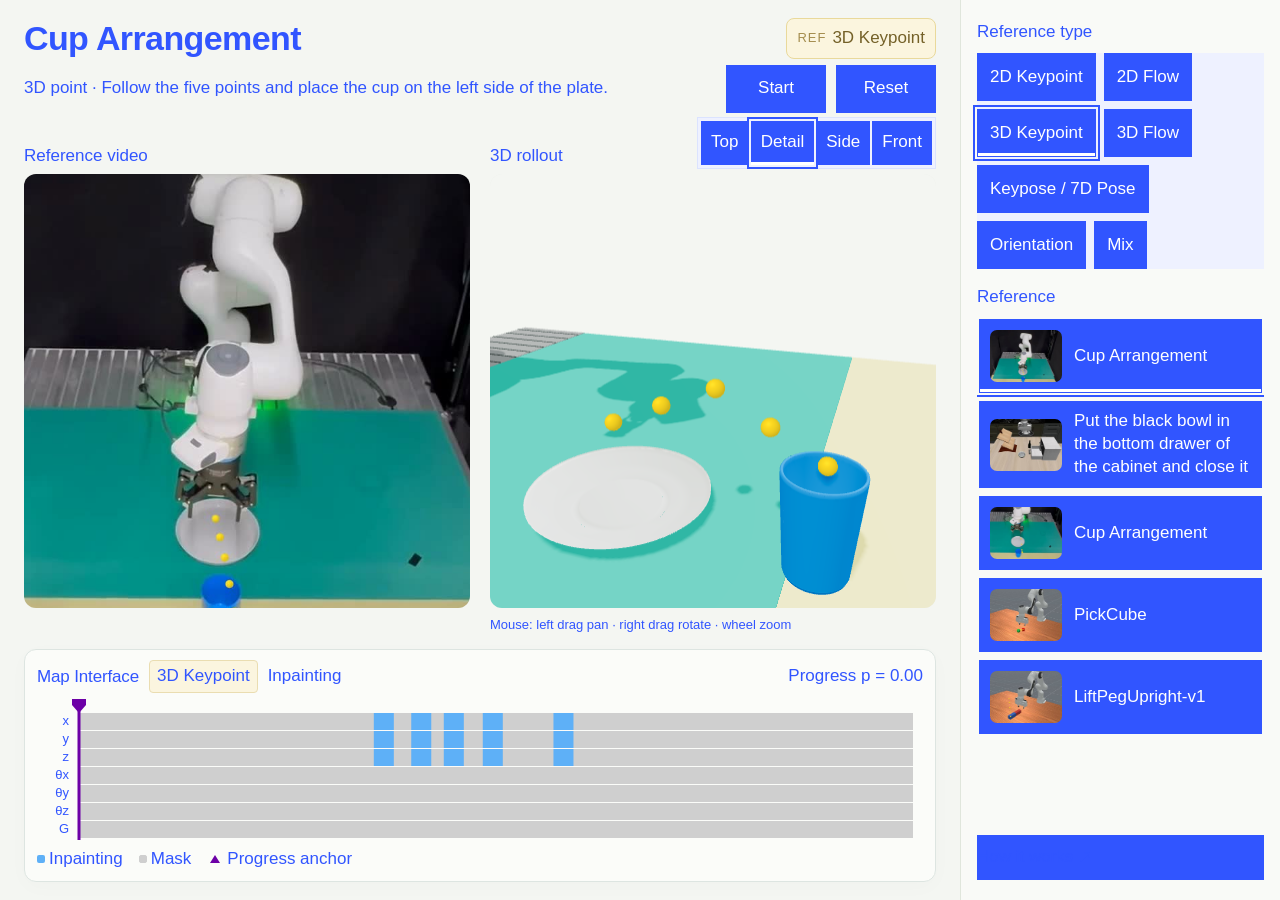
==== mam-demo.html @ d6229e16 "Update RoSE website" ====
<!doctype html>
<html lang="en"><head><meta charset="utf-8"><meta name="viewport" content="width=device-width,initial-scale=1"><meta name="description" content="Choose a fixed reference from a real robot or simulation, watch its demonstration, and follow the matching 3D rollout."><title>MAM Demo</title><style>:root{font-family:Inter,-apple-system,BlinkMacSystemFont,"Segoe UI",sans-serif;color:#263e36;background:#f4f6f2;font-synthesis:none;--rail:256px;--yellow:#f6d025;--video-ratio:1.777778}*{box-sizing:border-box}body{margin:0}button,input,a{font:inherit}button{cursor:pointer;border:1px solid #dce5dc;border-radius:8px;background:#fafcf8;color:#3c5b4d;padding:9px 13px}button:hover{background:#e9f0e7}button:focus-visible,a:focus-visible,input:focus-visible{outline:3px solid #82b5a2;outline-offset:3px}button:disabled{opacity:.4;cursor:default}button[hidden],[hidden]{display:none!important}.workspace{width:calc(100% - var(--rail));height:100dvh;min-height:480px;position:relative;overflow:hidden}.main-heading{position:absolute;z-index:6;inset:27px 30px auto;display:flex;justify-content:space-between;gap:15px;pointer-events:none}.main-heading button{pointer-events:auto}.eyebrow{display:flex;align-items:center;gap:9px;font-size:9px;letter-spacing:2px;color:#849287;font-weight:600}.brandmark{height:11px;width:11px;border:3px solid #537868;transform:rotate(-12deg);border-radius:2px}h1{font-size:31px;font-weight:550;letter-spacing:-1px;margin:17px 0 8px}.main-heading p{font-size:10px;color:#8b998e;margin:0}.main-heading p span{margin:0 8px}.header-tools{display:flex;align-items:flex-start;gap:12px;padding-top:5px}.mode-tag{font-size:9px;color:#8a998d;padding:5px 8px;background:#e8eee7;border-radius:5px;white-space:nowrap}#watch-video{font-size:10px;padding:5px 8px;border:0;background:none;color:#74907e}.scene{position:absolute;inset:0 0 75px;opacity:0;pointer-events:none;transition:opacity .45s}.scene.visible{opacity:1;pointer-events:auto}#viewport{position:absolute;inset:145px 0 24px;overflow:hidden}#viewport canvas{display:block;width:100%;height:100%;touch-action:none}#annotations{position:absolute;inset:0;width:100%;height:100%;pointer-events:none;overflow:visible}.annotation-number{font:600 13px Inter,-apple-system,sans-serif;fill:#6d5c0a;paint-order:stroke;stroke:#fff6c8;stroke-width:.4px;text-anchor:middle;dominant-baseline:central}.annotation-line{fill:none;stroke:#f6d025;stroke-width:2;stroke-dasharray:6 5;stroke-linecap:round;filter:drop-shadow(0 1px 1px #6e70454d)}.annotation-angle{fill:#e1b812;font-size:19px;font-weight:550;paint-order:stroke;stroke:#f4f6f2;stroke-width:3px}.scene-top{position:absolute;z-index:3;top:149px;left:30px;right:25px;display:flex;justify-content:space-between;align-items:flex-start;pointer-events:none}.ref-badge{display:flex;gap:9px;align-items:center;background:#f8faf5dc;padding:8px 10px;border:1px solid #e3e9df;border-radius:9px}.ref-badge>span{display:grid;place-items:center;width:27px;height:27px;border-radius:50%;background:#f9d431;color:#746017;font-size:12px;font-weight:650}.ref-badge small{display:block;font-size:7px;letter-spacing:1.3px;color:#8e9d8a;margin-bottom:4px}.ref-badge strong{font-size:10px;font-weight:550}.view-switch{display:flex;background:#fafbf8;border:1px solid #dce5dc;border-radius:9px;padding:3px;pointer-events:auto}.view-switch button{border:0;background:none;padding:6px 8px;font-size:10px}.view-switch button[aria-pressed=true]{background:#e5ede3;border-radius:5px}.scene-bottom{position:absolute;bottom:0;left:30px;right:30px;display:flex;justify-content:space-between;gap:15px;align-items:center;font-size:10px;color:#7c927f}#phase{font-weight:500}.view-help{font-size:8px;color:#a1ad9c}.diagram-title{font-size:9px;font-weight:550;color:#5d7b68}.diagram-caption{font-size:8px;line-height:1.5;color:#879b86}#ref-diagram{position:absolute;left:28px;bottom:42px;width:170px;padding:13px 12px 10px;border:1px solid #e0e7da;border-radius:12px;background:#fbfcf7ed;pointer-events:none}#diagram{width:100%;display:block;margin:2px 0}.diagram-line{stroke:#ecc820;stroke-width:2.5;stroke-dasharray:5 4;fill:none}.diagram-number{font-size:18px;font-weight:650;fill:#786309;text-anchor:middle;dominant-baseline:central}.diagram-muted{opacity:.37}#intro{position:absolute;z-index:7;inset:137px 28px 38px;display:flex;flex-direction:column;justify-content:center;gap:18px;transition:opacity .6s}#intro.leaving{opacity:0;pointer-events:none}.video-heading{display:flex;justify-content:space-between;align-items:center;gap:12px}.video-heading>div>span{font-size:8px;letter-spacing:1.6px;color:#92a28d}.video-heading h2{font-size:19px;font-weight:500;letter-spacing:-.3px;margin:7px 0 0}.video-heading button{font-size:10px;white-space:nowrap}.video-frame{position:relative;align-self:center;flex:none;width:min(100%,calc((100dvh - 300px)*var(--video-ratio,1.777778)));aspect-ratio:var(--video-ratio,1.777778);background:#e8ede6;border-radius:9px;overflow:hidden}.video-frame video{width:100%;height:100%;display:block;object-fit:contain}#play-video{position:absolute;left:50%;top:50%;transform:translate(-50%,-50%);display:flex;gap:10px;align-items:center;color:#fff;background:#365e50ef;border:1px solid #ffffff3b;box-shadow:0 5px 20px #142e2940;font-size:12px;padding:14px 20px;white-space:nowrap}.video-footer{display:flex;align-items:center;justify-content:space-between;gap:15px;font-size:8px;color:#8b9d87}.video-footer strong{font-weight:500}.video-footer i{font-style:normal;padding:0 9px}#video-note{text-align:right;max-width:42%;line-height:1.5}#playback{position:absolute;bottom:19px;left:30px;right:30px;display:flex;align-items:center;gap:10px}#playback button{font-size:12px;padding:6px 10px}#playback span{font-size:9px;color:#8fa08b;white-space:nowrap}#playback input{flex:1;min-width:10px;accent-color:#719a7c;height:3px}.end-label{margin-left:5px}#pose-dissolve{position:absolute;inset:0;width:100%;height:100%;z-index:2;pointer-events:none;transition:opacity .55s}.transitioning .scene-top,.transitioning .scene-bottom,.transitioning #ref-diagram,.transitioning #annotations,.transitioning #playback{visibility:hidden}.library{overflow-anchor:none;position:fixed;inset:0 0 0 auto;width:var(--rail);height:100dvh;padding:29px 20px 20px;background:#f9faf7;border-left:1px solid #e0e6dc;display:flex;flex-direction:column;gap:25px;overflow:auto}.library header h2{font-size:17px;font-weight:550;letter-spacing:-.4px;margin:13px 0 6px}.library header p{font-size:9px;color:#a2ad9d;margin:0}.library h3{font-size:10px;color:#8a9d84;margin:0 0 10px;font-weight:500}.task-switch{display:flex;gap:4px;background:#edf2e9;padding:4px;border-radius:9px}.task-switch button{font-size:10px;padding:10px 9px;flex:1;border:0;background:none;color:#809478;white-space:nowrap}.task-switch button[aria-pressed=true]{background:#fff;box-shadow:0 1px 5px #718b651a;color:#355a40}.section-label{display:flex;align-items:baseline;justify-content:space-between}.section-label>span{font-size:8px;color:#a3afa0}#reference-list{display:flex;flex-direction:column;gap:7px}.reference-card{display:flex;align-items:center;gap:10px;padding:9px 8px;width:100%;text-align:left;border-color:transparent;background:none;position:relative;min-height:65px}.reference-card[aria-pressed=true]{border-color:#ccdcbc;background:#fff;box-shadow:0 2px 7px #687d5810}.reference-card:hover{background:#eef3e8}.reference-card img{width:71px;height:47px;object-fit:cover;border-radius:5px;background:#dce9e0}.card-copy{display:flex;flex-direction:column;gap:6px;min-width:0}.card-copy strong{font-size:11px;font-weight:550;color:#4a6546}.card-copy small{font-size:8px;color:#96a38c;line-height:1.4}.card-number{position:absolute;left:3px;top:3px;border:2px solid #f9faf7;display:grid;place-items:center;width:20px;height:20px;border-radius:50%;background:#f6d22e;color:#806815;font-weight:650;font-size:9px}.reference-card[aria-pressed=false] .card-number{background:#eee9c9;color:#9a9161}.library-footer{margin-top:auto;display:flex;flex-direction:column;gap:10px;padding-top:15px;font-size:9px}.library-footer a{text-decoration:none;color:#809774}.library-footer a:hover{text-decoration:underline}.fixed-note{display:flex;align-items:center;gap:6px;color:#a0ad97;font-size:8px;line-height:1.5}.fixed-note>span{width:5px;height:5px;border-radius:50%;background:#e5c742;flex:none}#loading{position:absolute;inset:0;z-index:20;display:grid;place-items:center;color:#819377;background:#f4f6f2;font-size:12px}.sr-only{position:absolute;width:1px;height:1px;overflow:hidden;clip:rect(0,0,0,0)}
@media(max-width:1000px){:root{--rail:202px}.library{padding:25px 12px 18px;gap:22px}.library header h2{font-size:15px}.library header p{font-size:8px}.reference-card{gap:7px;padding:9px 6px}.reference-card img{width:60px;height:43px}.card-copy strong{font-size:10px}.card-copy small{font-size:7px}.task-switch button{font-size:9px;padding:9px 7px}.main-heading{inset:25px 22px auto}.scene-top{left:21px;right:17px}.view-switch button{font-size:9px;padding:6px}.ref-badge{gap:7px;padding:6px 8px}.ref-badge strong{font-size:9px}.ref-badge small{font-size:6px}#intro{left:21px;right:21px}.video-heading h2{font-size:17px}#ref-diagram{width:135px;left:18px;padding:10px;bottom:38px}.diagram-caption{font-size:7px}.diagram-title{font-size:8px}.scene-bottom{left:23px;right:23px}.view-help{font-size:7px}#playback{left:23px;right:23px}.header-tools{flex-direction:column;align-items:flex-end;gap:5px}.video-footer{font-size:7px}.video-footer i{padding:0 5px}}
@media(max-width:650px){:root{--rail:150px}.library{padding:21px 8px;gap:19px}.library .eyebrow{font-size:7px;letter-spacing:1.5px}.library header h2{font-size:13px}.library header p{font-size:7px;line-height:1.5}.task-switch{flex-direction:column;padding:3px}.reference-card{gap:6px;padding:8px 5px;min-height:61px}.reference-card img{width:46px;height:38px}.card-copy strong{font-size:9px}.card-copy small{font-size:6px}.card-number{width:17px;height:17px;font-size:8px}.main-heading{left:16px;right:16px}.main-heading .eyebrow{font-size:7px;letter-spacing:1px}h1{font-size:27px}.main-heading p{font-size:8px}.mode-tag{font-size:7px}#watch-video{font-size:8px}.scene-top{left:13px;right:10px;top:146px;flex-wrap:wrap;gap:8px}.ref-badge{padding:5px}.view-switch{margin-left:auto}.view-switch button{font-size:8px;padding:5px}#intro{left:14px;right:14px}.video-heading h2{font-size:15px}.video-heading button{font-size:8px;padding:8px}.video-heading>div>span{font-size:7px}#play-video{font-size:10px;padding:12px 15px}.video-footer{font-size:6px}#video-note{display:none}#ref-diagram{width:110px;left:13px;padding:8px}.diagram-title{font-size:7px}.diagram-caption{font-size:6px}.view-help{display:none}.scene-bottom{left:16px}#playback{left:15px;right:15px;gap:7px}.end-label{display:none}.library-footer{font-size:8px}.fixed-note{font-size:7px}.library h3{font-size:9px}.section-label>span{font-size:7px}}
@media(prefers-reduced-motion:reduce){*{transition:none!important}}

.environment-switch{display:flex;gap:4px;background:#edf2e9;padding:4px;border-radius:9px}.environment-switch button{flex:1;min-width:0;font-size:10px;padding:9px 6px;border:0;background:none;color:#809478;white-space:nowrap}.environment-switch button[aria-pressed=true]{background:#fff;box-shadow:0 1px 5px #718b651a;color:#355a40}.flow-marker{fill:#f6d025;stroke:#a18113;stroke-width:1.4;filter:drop-shadow(0 1px 2px #536b3a66)}.flow-number{font:600 10px Inter,-apple-system,sans-serif;fill:#70580d;text-anchor:middle;dominant-baseline:central;pointer-events:none}.flow-marker.consumed,.flow-number.consumed{opacity:0}
@media(max-width:1000px){.environment-switch button{font-size:9px;padding:9px 5px}}
@media(max-width:650px){.environment-switch{gap:2px;padding:3px}.environment-switch button{font-size:8px;padding:8px 3px}}

.flow-number{font-size:10px;font-weight:650;fill:#756011;paint-order:stroke;stroke:#fff8d7;stroke-width:3px;stroke-linejoin:round}

.presentation-switch{display:flex;gap:4px;background:#e9eee8;padding:4px;border-radius:9px}.presentation-switch button{flex:1;font-size:10px;padding:8px 5px;border:0;background:none}.presentation-switch button[aria-pressed=true]{background:#fff;box-shadow:0 1px 5px #426b4915;color:#315d48}.method-link{border:0;background:none;padding:8px 0 0;color:#718975;font-size:9px}.library{gap:19px}.library .presentation-section h3{margin-bottom:7px}.transitioning #algorithm-panel{visibility:hidden}
#method-dialog{max-width:580px;width:calc(100vw - 40px);max-height:calc(100dvh - 40px);overflow:auto;border:1px solid #dbe3d8;border-radius:18px;padding:24px 28px;color:#314939;background:#fafcf8;box-shadow:0 20px 90px #17352d33}#method-dialog::backdrop{background:#17352d66;backdrop-filter:blur(4px)}.method-heading{display:flex;justify-content:space-between;align-items:center}.method-heading button{font-size:18px;border:0;padding:3px 9px}#method-title{font-size:25px;font-weight:550;letter-spacing:-.6px;margin:16px 0 24px}.method-steps{padding-left:22px}.method-steps li{padding-left:9px;margin-bottom:20px;color:#667d65;font-size:13px}.method-steps strong{font-size:14px;color:#34553f;font-weight:550}.method-steps p{line-height:1.65;margin:6px 0}.method-types{display:flex;gap:12px;padding:15px 0;border-block:1px solid #e2e8dc;font-size:12px;justify-content:space-between;color:#74866b}.method-types b{display:block;margin-bottom:6px;font-size:10px;color:#3c634a;font-weight:550}.method-caveat{font-size:11px;line-height:1.7;color:#768371;margin-top:20px}.method-source{font-size:10px;line-height:1.65;color:#8c9985}.method-source a{color:#547b62}.method-source em{font-style:normal}@media(max-width:650px){.library{gap:15px}.presentation-switch button{font-size:8px}.method-link{font-size:8px}}

/* A consistent reference-type label links the task header to its action mask. */
.reference-type-badge{display:inline-flex;align-items:center;gap:6px;padding:5px 9px;border:1px solid #e9d99b;background:#fbf5de;color:#746128;border-radius:6px;letter-spacing:0;white-space:nowrap}.reference-type-badge small{font-size:7px;letter-spacing:1px;color:#a58e4f}.reference-type-badge strong{font-size:13px;font-weight:650}.main-heading>div:first-child{min-width:0}.main-heading .eyebrow{flex-wrap:wrap;row-gap:6px;font-size:8px;letter-spacing:1.6px}.main-heading h1{font-size:28px;line-height:1.15;margin:12px 0 0;text-shadow:0 1px 4px #f4f6f2,0 0 14px #f4f6f2}.task-switch{flex-direction:column;gap:3px}.task-switch button{text-align:left;white-space:normal;line-height:1.35;padding:9px 10px}.reference-instruction{font-size:10px;line-height:1.6;color:#627b68;margin:0 0 12px;padding:0 0 12px;border-bottom:1px solid #e0e7dc}.algorithm-heading-copy{display:flex;align-items:center;gap:9px;min-width:0}.algorithm-ref-type{font-size:9px;font-weight:600;color:#8e742c;background:#fbf5df;border:1px solid #eaddb1;border-radius:4px;padding:3px 7px;white-space:nowrap}.algorithm-heading h2{margin-bottom:0}
@media(max-width:700px){.reference-type-badge{padding:4px 6px}.reference-type-badge strong{font-size:10px}.reference-type-badge small{font-size:6px}.main-heading h1{font-size:24px}.reference-instruction{font-size:9px}.algorithm-heading-copy{gap:5px}.algorithm-ref-type{font-size:8px;padding:2px 5px}}

:root{--algorithm-height:245px;--algorithm-blue:#589dcc;--algorithm-purple:#9c69bd}
body.algorithm-visible .scene{bottom:calc(75px + var(--algorithm-height))}
body.algorithm-visible #viewport{top:126px;bottom:22px}
body.algorithm-visible .scene-top{top:126px}
body.algorithm-visible #ref-diagram{display:none}
body.algorithm-visible .scene-bottom{font-size:9px}
body.algorithm-visible .view-help{font-size:7px}
.transitioning #algorithm-panel{visibility:hidden}
.algorithm-panel{position:absolute;z-index:5;left:22px;right:22px;bottom:66px;height:var(--algorithm-height);padding:12px 14px 10px;border:1px solid #dde5e1;border-radius:13px;background:#fbfcf9;box-shadow:0 5px 21px #314b3c05;display:flex;flex-direction:column;gap:7px;color:#405349}
.algorithm-heading{display:flex;align-items:flex-start;justify-content:space-between;gap:10px;flex:none;min-height:29px}
.algorithm-heading-copy{min-width:0}
.algorithm-heading h2{font-size:12px;font-weight:600;letter-spacing:-.15px;line-height:1.3;margin:0 0 3px}
.algorithm-summary{font-size:8px;line-height:1.4;color:#7d8e80;margin:0;overflow:hidden;text-overflow:ellipsis;white-space:nowrap}
.algorithm-window-toggle{font-size:8px;color:#8d7a9c;display:flex;gap:4px;align-items:center;flex:none;padding-top:2px;white-space:nowrap;cursor:pointer}
.algorithm-window-toggle input{accent-color:var(--algorithm-purple);width:10px;height:10px;margin:0}
.algorithm-frames{display:grid;grid-template-columns:repeat(3,minmax(0,1fr));gap:7px;min-height:42px;flex:none}
.algorithm-frame{display:flex;align-items:center;gap:7px;min-width:0;text-align:left;padding:4px;border:1px solid #e2e9e3;border-radius:7px;background:#f5f8f2;height:42px;color:#607565}
.algorithm-frame:hover{background:#eef4eb;border-color:#c8d8c8}
.algorithm-frame.is-current{border-color:#c5afd4;background:#f4eef8}
.algorithm-frame:disabled{opacity:.7}
.algorithm-frame img{width:47px;height:32px;object-fit:cover;border-radius:4px;background:#e2e9df;flex:none}
.algorithm-frame>span{display:flex;min-width:0;flex-direction:column;gap:3px}
.algorithm-frame strong{font-size:8px;font-weight:550;line-height:1.2;white-space:nowrap;overflow:hidden;text-overflow:ellipsis}
.algorithm-frame small{font-size:7px;color:#8b998b;white-space:nowrap}
.algorithm-timeline{position:relative;flex:1;min-height:123px;max-height:142px;touch-action:none;cursor:crosshair;border-radius:4px;outline-offset:2px}
.algorithm-timeline:focus-within{outline:2px solid #bc9bd0}
.algorithm-timeline.is-disabled{cursor:default}
.algorithm-scrub-input{position:absolute;width:1px;height:1px;padding:0;margin:-1px;overflow:hidden;clip:rect(0,0,0,0);white-space:nowrap;clip-path:inset(50%);border:0}
.algorithm-plot{display:block;width:100%;height:100%;overflow:visible;user-select:none}
.algorithm-mask-row{fill:#e9edeb}
.algorithm-axis-label{font:500 10px Inter,-apple-system,sans-serif;fill:#829188}
.algorithm-axis-ticks{font:8px Inter,-apple-system,sans-serif;fill:#99a59a}
.algorithm-axis-ticks path{stroke:#c5d0c7;stroke-width:1}
.algorithm-local-window{fill:#ad82c8;opacity:.09;pointer-events:none}
.algorithm-anchor{cursor:pointer;outline:none}
.algorithm-timeline.is-disabled .algorithm-anchor{cursor:default}
.algorithm-anchor-hit{fill:transparent}
.algorithm-anchor-line{fill:none;stroke:#aa83c5;stroke-width:1;stroke-dasharray:2 3;opacity:.65;pointer-events:none}
.algorithm-anchor-dot{fill:#ad85c7;pointer-events:none}
.algorithm-anchor-label{fill:#9b77b4;font:600 7px Inter,-apple-system,sans-serif;pointer-events:none}
.algorithm-control-cell{fill:var(--algorithm-blue);stroke:#478ab8;stroke-width:.35}
.algorithm-anchor:hover .algorithm-control-cell,.algorithm-anchor:focus .algorithm-control-cell,.algorithm-anchor.is-current .algorithm-control-cell{fill:#448fbe;stroke:#276b98;stroke-width:1}
.algorithm-anchor:hover .algorithm-anchor-line,.algorithm-anchor:focus .algorithm-anchor-line,.algorithm-anchor.is-current .algorithm-anchor-line{stroke:#9561b8;opacity:1;stroke-dasharray:none}
.algorithm-anchor:focus .algorithm-anchor-dot{stroke:#70468e;stroke-width:2}
.algorithm-playhead{fill:#9863b9;stroke:#9863b9;stroke-width:1.5;pointer-events:none}
.algorithm-playhead-cap{stroke:none}
.algorithm-footer{flex:none;min-height:43px}
.algorithm-legend{display:flex;gap:13px;align-items:center;font-size:7px;color:#8a998d;white-space:nowrap;line-height:12px}
.algorithm-legend>span{display:flex;gap:4px;align-items:center}
.algorithm-legend b{font-weight:550;color:#75847b}
.algorithm-legend i{display:inline-block;width:8px;height:8px;border-radius:2px;flex:none}
.algorithm-legend .algorithm-known{background:var(--algorithm-blue)}
.algorithm-legend .algorithm-unknown{background:#e4e9e5;border:1px solid #dbe2dc}
.algorithm-legend .algorithm-anchor-swatch{height:9px;width:2px;border-radius:0;background:var(--algorithm-purple);margin:0 3px}
.algorithm-progress{margin-left:auto;font-size:8px;font-variant-numeric:tabular-nums;color:#9475a7}
.algorithm-source{font-size:8px;color:#829084;margin:4px 0 0;line-height:1.35}
.algorithm-status{font-size:7px;color:#8c9b8b;margin:3px 0 0;line-height:1.2}
@media(min-width:1100px){.algorithm-panel{left:30px;right:30px}.algorithm-heading h2{font-size:13px}.algorithm-summary{font-size:9px}.algorithm-window-toggle{font-size:9px}.algorithm-frame strong{font-size:9px}.algorithm-frame small{font-size:8px}.algorithm-legend,.algorithm-source,.algorithm-status{font-size:8px}}
@media(max-width:700px){.algorithm-panel{left:14px;right:14px;padding:11px 9px;gap:6px}.algorithm-heading h2{font-size:11px}.algorithm-window-toggle{font-size:7px;gap:3px}.algorithm-summary{font-size:7px}.algorithm-frame{gap:4px;padding:3px}.algorithm-frame img{width:32px;height:28px}.algorithm-frame strong{font-size:7px}.algorithm-frame small{font-size:6px}.algorithm-frames{gap:4px}.algorithm-legend{gap:6px;font-size:6px}.algorithm-legend>span{gap:2px}.algorithm-progress{font-size:7px}.algorithm-legend i{width:6px;height:6px}.algorithm-source,.algorithm-status{font-size:6.5px}}
@media(max-height:650px){:root{--algorithm-height:225px}.algorithm-panel{gap:4px;padding-top:9px;padding-bottom:8px}.algorithm-heading{min-height:26px}.algorithm-frames{min-height:35px}.algorithm-frame{height:35px}.algorithm-frame img{height:27px}.algorithm-timeline{min-height:107px}.algorithm-footer{min-height:40px}body.algorithm-visible #viewport,body.algorithm-visible .scene-top{top:116px}}

.algorithm-scene-progress{display:none;position:absolute;left:30px;top:186px;pointer-events:none;color:#9873ad}.algorithm-scene-progress span{display:block;font-size:7px;letter-spacing:1.6px;margin-bottom:5px;color:#a091aa}.algorithm-scene-progress strong{font-size:27px;font-weight:450;letter-spacing:-.8px;font-variant-numeric:tabular-nums}body.algorithm-visible .algorithm-scene-progress{display:block}.transitioning .algorithm-scene-progress{visibility:hidden}@media(max-width:1000px){.algorithm-scene-progress{left:22px;top:179px}.algorithm-scene-progress strong{font-size:23px}}@media(max-width:650px){.algorithm-scene-progress{left:14px;top:194px}.algorithm-scene-progress strong{font-size:19px}}

.scene-top{justify-content:flex-end}.algorithm-heading{min-height:20px}.algorithm-scene-progress{top:164px}

/* Motion Studio: three type sizes and a shared video / 3D playback stage. */
body[data-layout="compact"]{
 --rail:320px;--algorithm-height:240px;--type-title:34px;--type-body:17px;--type-note:13px;--pane-heading:52px;
 line-height:1.45;
}
body[data-layout="compact"] .workspace{min-height:690px}
body[data-layout="compact"] .main-heading{inset:22px 24px auto;display:block;pointer-events:none}
body[data-layout="compact"] .main-heading .eyebrow{letter-spacing:1.5px;gap:10px}
body[data-layout="compact"] .main-heading h1{line-height:1.2;margin:12px 0 0;letter-spacing:-.6px;text-shadow:none}
body[data-layout="compact"] .reference-type-badge{padding:4px 8px}
body[data-layout="compact"] .reference-type-badge small{}
body[data-layout="compact"] .reference-type-badge strong{}
body[data-layout="compact"] .header-tools{position:static;display:flex;flex-direction:row;align-items:center;gap:12px;margin-top:16px;padding:0}
body[data-layout="compact"] #playback{position:static;display:flex;gap:8px;pointer-events:auto}
body[data-layout="compact"] #playback button{padding:7px 18px;border-radius:7px}
body[data-layout="compact"] #play{background:#456f5b;color:#fff;border-color:#456f5b;min-width:78px}
body[data-layout="compact"] .mode-tag{padding:4px 8px}
body[data-layout="compact"] #watch-video,body[data-layout="compact"] #skip-video,body[data-layout="compact"] #play-video{display:none!important}
body[data-layout="compact"] #intro{inset:160px calc(50% + 8px) calc(var(--algorithm-height) + 50px) 24px;gap:10px;justify-content:flex-start;z-index:2;opacity:1;transition:none}
body[data-layout="compact"] .video-heading{min-height:34px;align-items:center}
body[data-layout="compact"] .video-heading>div{display:flex;flex-direction:column;gap:2px}
body[data-layout="compact"] .video-heading>div>span{letter-spacing:1.2px}
body[data-layout="compact"] .video-heading h2{line-height:1.45;margin:0;letter-spacing:0}
body[data-layout="compact"] .video-frame{width:100%;min-height:0;flex:1;aspect-ratio:auto;align-self:stretch;border-radius:8px;background:#e9eee8}
body[data-layout="compact"] .video-frame video{object-fit:contain}
body[data-layout="compact"] .video-footer{min-height:28px;align-items:start;gap:5px}
body[data-layout="compact"] #video-note{display:block;max-width:72%;text-align:right;line-height:1.4}
body[data-layout="compact"].algorithm-visible .scene{inset:160px 24px calc(var(--algorithm-height) + 50px) calc(50% + 8px);opacity:1;transition:none}
body[data-layout="compact"].algorithm-visible #viewport{inset:44px 0 38px;border-radius:8px;background:#edf1eb}
body[data-layout="compact"] .scene-top{top:0;left:0;right:0;display:flex;align-items:center;justify-content:space-between;gap:6px;min-height:34px}
body[data-layout="compact"] .scene-top h2{margin:0;white-space:nowrap}
body[data-layout="compact"] .view-switch{border-radius:6px;padding:2px;gap:0}
body[data-layout="compact"] .view-switch button{padding:5px}
body[data-layout="compact"] .scene-bottom{bottom:0;left:0;right:0;display:block;min-height:28px;line-height:1.4}
body[data-layout="compact"] .view-help{display:block;color:#8a998b}
body[data-layout="compact"] .algorithm-scene-progress{position:static;inset:auto;background:transparent;padding:0 0 0 8px;display:flex;align-items:center;gap:8px}
body[data-layout="compact"] .algorithm-scene-progress span{letter-spacing:.7px;margin:0}
body[data-layout="compact"] .algorithm-scene-progress strong{letter-spacing:0;}
body[data-layout="compact"] .algorithm-panel{bottom:20px;left:24px;right:24px;padding:12px 14px;height:var(--algorithm-height);gap:8px;border-radius:10px}
body[data-layout="compact"] .algorithm-heading{min-height:25px;align-items:center}
body[data-layout="compact"] .algorithm-heading-copy{display:flex;flex-wrap:wrap;align-items:center;gap:8px}
body[data-layout="compact"] .algorithm-heading h2{margin:0}
body[data-layout="compact"] .algorithm-ref-type,body[data-layout="compact"] .prediction-state{white-space:nowrap;max-width:none}
body[data-layout="compact"] .prediction-state{color:#849282}
body[data-layout="compact"] .is-predicted .prediction-state{color:#397fae}
body[data-layout="compact"] .algorithm-window-toggle{padding:0}
body[data-layout="compact"] .algorithm-timeline{min-height:112px;max-height:none}
body[data-layout="compact"] .algorithm-mask-row{fill:#d5d5d5;stroke:none}
body[data-layout="compact"] .algorithm-completed-row{fill:var(--algorithm-blue)}
body[data-layout="compact"] .algorithm-control-cell{fill:#589dcc;stroke:none}
body[data-layout="compact"] .algorithm-anchor:hover .algorithm-control-cell,body[data-layout="compact"] .algorithm-anchor:focus .algorithm-control-cell,body[data-layout="compact"] .algorithm-anchor.is-current .algorithm-control-cell{fill:#397fae}
body[data-layout="compact"] .algorithm-local-window{fill:none;stroke:#ad82c8;stroke-width:1;opacity:.2}
body[data-layout="compact"] .algorithm-legend .algorithm-unknown{background:#d5d5d5;border-color:#c8c8c8}
body[data-layout="compact"] .algorithm-axis-label,body[data-layout="compact"] .algorithm-axis-ticks,body[data-layout="compact"] .algorithm-anchor-label{}
body[data-layout="compact"] .algorithm-footer{min-height:36px}
body[data-layout="compact"] .algorithm-legend{gap:12px;flex-wrap:wrap;line-height:1.4}
body[data-layout="compact"] .algorithm-progress,body[data-layout="compact"] .algorithm-source{}
body[data-layout="compact"] .algorithm-status{display:none}
body[data-layout="compact"] .library{padding:25px 18px 20px;gap:20px}
body[data-layout="compact"] .library header h2{letter-spacing:0;margin:10px 0 6px}
body[data-layout="compact"] .library .eyebrow,body[data-layout="compact"] .library header p{}
body[data-layout="compact"] .library h3{margin:0 0 10px;color:#58715f}
body[data-layout="compact"] .type-switch{display:flex;flex-wrap:wrap;gap:6px}
body[data-layout="compact"] .type-switch button{padding:7px 9px;border-color:#dce4d8;background:transparent}
body[data-layout="compact"] .type-switch button[aria-pressed=true]{background:#fbf2cb;border-color:#e8d98a;color:#766019}
body[data-layout="compact"] .section-label>span{}
body[data-layout="compact"] .reference-instruction{line-height:1.55;padding-bottom:14px;margin-bottom:12px}
body[data-layout="compact"] #reference-list{gap:6px}
body[data-layout="compact"] .reference-card{min-height:66px;gap:9px;padding:8px 6px;border-radius:8px}
body[data-layout="compact"] .reference-card img{width:52px;height:42px;flex:none}
body[data-layout="compact"] .card-copy{gap:4px}
body[data-layout="compact"] .card-copy strong{line-height:1.35;overflow-wrap:anywhere}
body[data-layout="compact"] .card-copy small,body[data-layout="compact"] .card-number{line-height:1.4}
body[data-layout="compact"] .library-footer{gap:9px}
body[data-layout="compact"] .method-link{text-align:left}
body[data-layout="compact"] .fixed-note,body[data-layout="compact"] #interactive-link,body[data-layout="compact"] #saved-link{display:none}
body[data-layout="compact"] #method-title{}
body[data-layout="compact"] .method-steps li,body[data-layout="compact"] .method-steps strong,body[data-layout="compact"] .method-types{}
body[data-layout="compact"] .method-caveat,body[data-layout="compact"] .method-source{}
body[data-layout="compact"] .annotation-number,body[data-layout="compact"] .annotation-angle,body[data-layout="compact"] #loading,body[data-layout="compact"] .method-heading button{}

/* Roomier controls and a normal-flow layout keep larger labels from colliding. */
body[data-layout="compact"] .workspace{
 display:grid;grid-template-columns:minmax(0,1fr) minmax(0,1fr);
 grid-template-rows:auto minmax(240px,1fr) auto;gap:12px 20px;
 padding:18px 24px;min-height:680px;min-width:0;height:100dvh;overflow:visible;
}
body[data-layout="compact"] .main-heading{position:static;inset:auto;grid-column:1/-1;grid-row:1;min-width:0}
body[data-layout="compact"] .main-heading h1{margin-top:6px;line-height:1.2}
body[data-layout="compact"] .main-heading #video-title{line-height:1.45;margin:4px 0 0;color:#557162;letter-spacing:0}
body[data-layout="compact"] .main-heading .eyebrow{color:#617568;letter-spacing:1.2px}
body[data-layout="compact"] .reference-type-badge{padding:7px 10px;border-radius:8px}
body[data-layout="compact"] .header-tools{margin-top:10px;gap:16px;flex-wrap:wrap}
body[data-layout="compact"] #playback{gap:10px}
body[data-layout="compact"] #playback button{min-height:48px;min-width:100px;padding:10px 24px;border-radius:10px;}
body[data-layout="compact"] .mode-tag{display:none}
body[data-layout="compact"] .algorithm-scene-progress{padding:0;gap:10px;min-height:44px}
body[data-layout="compact"] .algorithm-scene-progress span{color:#7c6e89;letter-spacing:.5px}
body[data-layout="compact"] #intro,
body[data-layout="compact"].algorithm-visible .scene{
 position:relative;inset:auto;min-width:0;min-height:0;grid-row:2;
 display:grid;grid-template-columns:minmax(0,1fr);grid-template-rows:var(--pane-heading) minmax(0,1fr) 22px;gap:6px;
}
body[data-layout="compact"] #intro{grid-column:1}
body[data-layout="compact"].algorithm-visible .scene{grid-column:2}
body[data-layout="compact"] .video-heading{grid-row:1;min-height:0;align-items:flex-start;padding-top:4px}
body[data-layout="compact"] .video-heading>div>span{color:#405e50;letter-spacing:0}
body[data-layout="compact"] .video-frame{grid-row:2;width:100%;height:100%;aspect-ratio:auto;min-height:0;align-self:stretch;border-radius:12px}
body[data-layout="compact"].algorithm-visible #viewport{position:relative;inset:auto;grid-row:2;border-radius:12px;min-height:0}
body[data-layout="compact"] .scene-top{position:static;inset:auto;grid-row:1;min-height:0;gap:10px;flex-wrap:wrap}
body[data-layout="compact"] .scene-top h2{display:block}
body[data-layout="compact"] .view-switch{padding:3px;gap:2px;border-radius:10px;margin:0}
body[data-layout="compact"] .view-switch button{min-height:44px;min-width:44px;padding:8px;border-radius:7px}
body[data-layout="compact"] .scene-bottom,
body[data-layout="compact"] .video-footer{position:static;inset:auto;grid-row:3;min-height:0;line-height:1.45}
body[data-layout="compact"] .video-footer{display:block}
body[data-layout="compact"] #video-note{max-width:none;text-align:left;margin-top:4px;color:#677e6d}
body[data-layout="compact"] .view-help{margin-top:4px;color:#677e6d}
body[data-layout="compact"] .algorithm-panel{position:relative;inset:auto;grid-column:1/-1;grid-row:3;height:auto;min-height:210px;padding:8px 14px;gap:4px;border-radius:12px}
body[data-layout="compact"] .algorithm-heading{min-height:44px;flex-wrap:wrap;gap:8px}
body[data-layout="compact"] .algorithm-heading-copy{gap:10px}
body[data-layout="compact"] .algorithm-window-toggle{min-height:44px;display:flex;align-items:center;gap:9px;cursor:pointer}
body[data-layout="compact"] .algorithm-window-toggle input{width:20px;height:20px;cursor:pointer;margin:0}
body[data-layout="compact"] .algorithm-timeline{min-height:118px}
body[data-layout="compact"] .algorithm-source{line-height:1.5;margin-top:6px;color:#617768}
body[data-layout="compact"] .algorithm-legend{line-height:1.6}
body[data-layout="compact"] .library{padding:20px 16px;gap:16px}
body[data-layout="compact"] .library header h2{margin:0}
body[data-layout="compact"] .library header p{color:#657c6b;line-height:1.55}
body[data-layout="compact"] .library h3{margin-bottom:8px;color:#405f4d}
body[data-layout="compact"] .type-switch{gap:8px}
body[data-layout="compact"] .type-switch button{min-height:48px;padding:10px 12px;border-radius:10px;line-height:1.3}
body[data-layout="compact"] .type-switch button[aria-pressed=true]{background:#f8edb9;border-color:#d9c561;color:#5e4c13;}
body[data-layout="compact"] #reference-list{gap:10px}
body[data-layout="compact"] .reference-card{min-height:74px;padding:8px 10px;gap:12px;border-radius:12px}
body[data-layout="compact"] .reference-card img{width:72px;height:52px;border-radius:7px}
body[data-layout="compact"] .card-copy small{color:#64795b}
body[data-layout="compact"] .card-number{width:28px;height:28px;left:4px;top:4px}
body[data-layout="compact"] .reference-card[aria-pressed=true]{border-color:#a9c39b;background:#fff}
body[data-layout="compact"] .reference-instruction{color:#4f6a58}
body[data-layout="compact"] .method-link{min-height:44px;padding:10px 0;color:#46694f}
body[data-layout="compact"] .method-heading button{min-height:44px;min-width:44px}
body[data-layout="compact"] .method-types{flex-wrap:wrap;gap:18px}
body[data-layout="compact"] .method-types b{}
body[data-layout="compact"] button{transition:background-color .15s,border-color .15s}
body[data-layout="compact"] button:focus-visible{outline:3px solid #458976;outline-offset:3px}
@media(max-width:1250px){
 body[data-layout="compact"]{--pane-heading:76px}
 body[data-layout="compact"] .scene-top{align-content:center;align-items:flex-start;gap:8px}
 body[data-layout="compact"] .scene-top h2{width:100%}
}
@media(max-width:1100px){
 body[data-layout="compact"]{--rail:264px}
 body[data-layout="compact"] .workspace{padding:16px;gap:10px 16px;min-height:680px}
 body[data-layout="compact"] .library{padding:18px 14px}
 body[data-layout="compact"] .reference-card{gap:10px;padding:8px}
 body[data-layout="compact"] .reference-card img{width:60px;height:46px}
 body[data-layout="compact"] .algorithm-panel{padding:8px 12px}
 body[data-layout="compact"] .algorithm-heading-copy{gap:7px}
 body[data-layout="compact"] .prediction-state{display:none}
}
@media(max-width:760px){
 body[data-layout="compact"] .workspace{width:100%;height:auto;min-height:0;grid-template-columns:minmax(0,1fr);grid-template-rows:auto 370px 370px auto}
 body[data-layout="compact"] .header-tools{gap:12px}
 body[data-layout="compact"] #intro{grid-column:1;grid-row:2}
 body[data-layout="compact"].algorithm-visible .scene{grid-column:1;grid-row:3}
 body[data-layout="compact"] .algorithm-panel{grid-row:4;grid-column:1}
 body[data-layout="compact"] .library{position:relative;inset:auto;width:100%;height:auto;border-left:0;border-top:1px solid #dce4d8}
}

/* Use the viewport for the demos; let only the reference list scroll. */
body[data-layout="compact"] .library header .eyebrow,
body[data-layout="compact"] .library header p,
body[data-layout="compact"] .video-footer,
body[data-layout="compact"] .view-help,
body[data-layout="compact"] .algorithm-source{display:none}
body[data-layout="compact"] .algorithm-footer{min-height:22px}
body[data-layout="compact"] .reference-section{display:flex;flex-direction:column;min-height:0;flex:1}
body[data-layout="compact"] #reference-list{min-height:0;overflow-y:auto;gap:8px;padding:2px}
body[data-layout="compact"] .reference-instruction{line-height:1.45;margin:0 0 10px;padding-bottom:10px}
body[data-layout="compact"] .library-footer{margin-top:0;flex:none}
@media(min-width:1300px){
 body[data-layout="compact"] .main-heading{display:flex;align-items:center;justify-content:space-between;gap:20px}
 body[data-layout="compact"] .header-tools{margin-top:0;flex:none;flex-direction:column;align-items:flex-end;gap:4px}
}
@media(max-width:760px){
 body[data-layout="compact"] .reference-section{max-height:420px;flex:auto}
}

/* Exactly three text tiers, with one consistent weight per tier. */
body[data-layout="compact"]{
 --weight-title:600;--weight-body:500;--weight-note:400;
 font-size:var(--type-body);font-weight:var(--weight-body);
}
body[data-layout="compact"] *{font-family:inherit;font-size:inherit;font-weight:inherit}
body[data-layout="compact"] :is(.main-heading h1,#method-title){
 font-size:var(--type-title);font-weight:var(--weight-title);
}
body[data-layout="compact"] :is(#video-title,button,.library h2,.library h3,.card-copy strong,
 .reference-type-badge strong,.video-heading>div>span,.scene-top h2,.algorithm-heading h2,
 .algorithm-window-toggle,.algorithm-scene-progress strong,.method-steps,.method-types,
 .method-types b,.annotation-number,.annotation-angle,#loading){
 font-size:var(--type-body);font-weight:var(--weight-body);
}
body[data-layout="compact"] :is(.eyebrow,.reference-type-badge small,.mode-tag,
 .scene-bottom,#phase,.view-help,.video-footer,#video-note,.algorithm-scene-progress span,
 .algorithm-ref-type,.prediction-state,.algorithm-summary,.algorithm-axis-label,
 .algorithm-axis-ticks,.algorithm-anchor-label,.algorithm-legend,.algorithm-progress,
 .algorithm-source,.algorithm-status,.library header p,.section-label>span,
 .reference-instruction,.card-copy small,.card-number,.library-footer,
 .method-caveat,.method-source,.diagram-caption,.diagram-title){
 font-size:var(--type-note);font-weight:var(--weight-note);
}
/* The footer action remains a full-size control. */
body[data-layout="compact"] .library-footer .method-link{
 font-size:var(--type-body);font-weight:var(--weight-body);
}

/* Quiet interface: matched frames and four explicit camera presets. */
body[data-layout="compact"] :is(#environment-label,.brandmark,.library>header,#ref-count,
 .reference-instruction,.card-number,#phase,.algorithm-window-toggle){display:none}
body[data-layout="compact"] #video-title:empty{display:none}
body[data-layout="compact"] .main-heading .eyebrow{gap:0}
body[data-layout="compact"] #intro,body[data-layout="compact"].algorithm-visible .scene{
 grid-template-rows:82px minmax(0,1fr);gap:8px;
}
body[data-layout="compact"] .video-frame video{object-fit:cover}
body[data-layout="compact"] .scene-top{align-content:center;align-items:center;gap:6px}
body[data-layout="compact"] .scene-label{flex:1;min-width:180px}
body[data-layout="compact"] .interaction-hint{font-size:var(--type-note);font-weight:var(--weight-note);line-height:1.35;margin:5px 0 0;color:#687d70}
body[data-layout="compact"] .view-switch{flex:none}
body[data-layout="compact"] .view-switch button{min-width:48px;padding:8px 10px}
body[data-layout="compact"] .algorithm-heading{min-height:30px}
body[data-layout="compact"] .algorithm-panel{min-height:196px}
@media(max-width:1100px){
 body[data-layout="compact"] #intro,body[data-layout="compact"].algorithm-visible .scene{grid-template-rows:104px minmax(0,1fr)}
 body[data-layout="compact"] .scene-label{width:100%}
 body[data-layout="compact"] .view-switch button{padding:8px 6px}
}
body[data-layout="compact"] .scene-bottom{display:none}
body[data-layout="compact"] .video-frame video{object-position:50% 100%}

/* Paper notation: blue rectangular constraints, gray mask, purple anchors. */
body[data-layout="compact"]{--algorithm-blue:#5eb0f7;--algorithm-purple:#6c00a6}
body[data-layout="compact"] :is(button,.view-switch,.ref-type-switch,.type-switch,.algorithm-timeline){border-radius:0!important}
body[data-layout="compact"] :is(.algorithm-mask-row){fill:#cfcfcf}
body[data-layout="compact"] :is(.algorithm-control-cell,.algorithm-completed-row){fill:#5eb0f7;stroke:none}
body[data-layout="compact"] :is(.algorithm-anchor-dot,.algorithm-anchor-label){fill:#6c00a6}
body[data-layout="compact"] .algorithm-anchor-line{stroke:#6c00a6;stroke-dasharray:none;opacity:1}
body[data-layout="compact"] .algorithm-playhead{fill:#6c00a6;stroke:#6c00a6}
body[data-layout="compact"] .algorithm-legend .algorithm-anchor-swatch{width:0;height:0;border-left:5px solid transparent;border-right:5px solid transparent;border-bottom:8px solid #6c00a6;background:none}

body[data-layout="compact"] .algorithm-anchor:is(:hover,:focus,.is-current) .algorithm-control-cell{fill:#5eb0f7;stroke:none}

body[data-layout="compact"] .algorithm-legend .algorithm-unknown{background:#cfcfcf;border-color:#cfcfcf}

/* Keep pane captions attached to their images; interaction help sits below. */
body[data-layout="compact"] #intro,body[data-layout="compact"].algorithm-visible .scene{grid-template-rows:44px minmax(0,1fr) 22px;gap:5px}
body[data-layout="compact"] .scene-top{align-items:end;align-content:end;flex-wrap:nowrap;padding:0}
body[data-layout="compact"] .scene-label{min-width:0;width:auto;flex:1}
body[data-layout="compact"] .video-heading{align-items:end;padding:0}
body[data-layout="compact"] .scene-bottom{display:block;grid-row:3;position:static}
body[data-layout="compact"] .scene-bottom :is(#phase,.view-help){display:none}
body[data-layout="compact"] .interaction-hint{margin:0;font-size:var(--type-note);font-weight:var(--weight-note);line-height:1.4}
body[data-layout="compact"] .algorithm-control-cell{fill:#5eb0f7;fill-opacity:1;stroke:none}
body[data-layout="compact"] .algorithm-anchor:is(:hover,:focus,.is-current) .algorithm-control-cell{fill:#5eb0f7;fill-opacity:1;stroke:none}
body[data-layout="compact"] .algorithm-completed-row{fill:#5eb0f7;fill-opacity:1}
body[data-layout="compact"] .algorithm-legend .algorithm-known{background:#5eb0f7;border-color:#5eb0f7}

/* A compact, explicit hand-off between the automatic and manual camera. */
body[data-layout="compact"] #intro,body[data-layout="compact"].algorithm-visible .scene{grid-template-rows:44px minmax(0,1fr) 38px}
body[data-layout="compact"] .scene-bottom{display:flex;align-items:center;justify-content:space-between;gap:8px}
body[data-layout="compact"] .interaction-hint{min-width:0}

/* Curated LIBERO items share the same categories, clock, and two-pane layout. */
#libero-detail,#libero-overlay,#libero-detail-controls{display:none}
body.libero-reference #viewport>:not(#libero-detail){display:none!important}
body.libero-reference #libero-detail{display:block;width:100%;height:100%;position:absolute;inset:0}
body.libero-reference #libero-overlay{display:block;position:absolute;inset:0;width:100%;height:100%;pointer-events:none}
body.libero-reference .video-frame video{object-fit:contain;object-position:center}
body.libero-reference #libero-detail-controls{display:flex;gap:4px}
#libero-detail-controls button{padding:8px 12px;min-height:44px;border:1px solid #ccd9ce;background:transparent}
#libero-detail-controls button[aria-pressed=true]{background:#e5ede3}
body.libero-reference #video-note{display:block!important}

body:not(.libero-reference) :is(#libero-detail,#libero-overlay,#libero-detail-controls){display:none!important}

/* Map Interface: quiet coordinates, generous tracks, visible scrub handle. */
body[data-layout="compact"]{--algorithm-purple:#386d67}
body[data-layout="compact"] :is(.algorithm-axis-ticks,.algorithm-anchor-label,.algorithm-anchor-dot,.algorithm-scene-progress){display:none!important}
body[data-layout="compact"] .algorithm-anchor-line{stroke:#a1b2ae;opacity:.4;stroke-dasharray:3 4}
body[data-layout="compact"] .algorithm-playhead{stroke:#285f59;fill:#285f59;stroke-width:3}
body[data-layout="compact"] .algorithm-playhead-cap{stroke-width:1}
body[data-layout="compact"] .algorithm-timeline:focus-within{outline:2px solid #65968e}
body[data-layout="compact"] .algorithm-legend .algorithm-anchor-swatch{border-bottom-color:#65968e}
body[data-layout="compact"] .algorithm-timeline{min-height:142px;max-height:none}
body[data-layout="compact"] .algorithm-panel{padding:10px 12px;gap:4px}
body[data-layout="compact"] :is(.algorithm-ref-type,.prediction-state,.algorithm-legend){font-size:var(--type-body);font-weight:var(--weight-body)}
body[data-layout="compact"] .algorithm-legend{gap:16px}
body[data-layout="compact"] .algorithm-ref-type{color:#456f5b}
body[data-layout="compact"] .video-frame video{transform:scale(1.12);transform-origin:50% 65%}
body.libero-reference .video-frame video{transform:none}

body[data-layout="compact"] .algorithm-anchor:is(:hover,:focus,.is-current) .algorithm-anchor-line{stroke:#386d67}
body[data-layout="compact"] .algorithm-legend{line-height:1.4}

/* Use the freed progress area for controls, rather than a tall extra row. */
@media(min-width:900px){
 body[data-layout="compact"] .main-heading{display:grid;grid-template-columns:minmax(0,1fr) auto;gap:6px 18px;align-items:center}
 body[data-layout="compact"] .main-heading h1{grid-column:1;grid-row:1;margin:0}
 body[data-layout="compact"] .main-heading .eyebrow{grid-column:2;grid-row:1;justify-content:flex-end}
 body[data-layout="compact"] .main-heading #video-title{grid-column:1;grid-row:2;margin:0}
 body[data-layout="compact"] .main-heading .header-tools{grid-column:2;grid-row:2;margin:0}
}
body[data-layout="compact"] #algorithm-panel :is(.algorithm-ref-type,.prediction-state,.algorithm-legend){font-size:var(--type-body);font-weight:var(--weight-body)}
body[data-layout="compact"] #algorithm-panel .algorithm-heading{min-height:28px}
body[data-layout="compact"] #algorithm-panel .algorithm-footer{min-height:24px}
body[data-layout="compact"] #algorithm-panel{min-height:212px}

@media(min-width:900px){body[data-layout="compact"] .main-heading>div:first-child{display:contents}}

/* Mouse-first instructions, with a device override for ambiguous wheel drivers. */
body[data-layout="compact"] .interaction-hint span{display:block}

body[data-layout="compact"] #intro,body[data-layout="compact"].algorithm-visible .scene{grid-template-rows:44px minmax(0,1fr) 24px}

/* Dimension names stay beside the tracks; one progress value belongs to Map. */
body[data-layout="compact"] #algorithm-panel .algorithm-axis-label{font-size:var(--type-note);font-weight:var(--weight-body);fill:#456459}
body[data-layout="compact"] #algorithm-panel .algorithm-progress{display:block;margin-left:auto;color:#456459;font-size:var(--type-body);font-weight:var(--weight-body);font-variant-numeric:tabular-nums;white-space:nowrap}
body.libero-reference .view-switch{display:none}

/* Paper reference palette: blue constraints and a purple progress cursor. */
body[data-layout="compact"]{--algorithm-purple:#6c00a6;--algorithm-blue:#5eb0f7}
body[data-layout="compact"] .algorithm-playhead{stroke:#6c00a6;fill:#6c00a6}
body[data-layout="compact"] .algorithm-legend .algorithm-anchor-swatch{border-bottom-color:#6c00a6}
body[data-layout="compact"] .algorithm-timeline:focus-within{outline-color:#6c00a6}
/* LIBERO has recorded video annotations, not a reconstructed second camera. */
body.libero-reference .scene,
body.libero-reference #libero-detail,
body.libero-reference #libero-detail-controls{display:none!important}
body[data-layout="compact"].libero-reference #intro{
 grid-column:1/-1;
 grid-template-rows:32px minmax(0,1fr) 22px;
}
body[data-layout="compact"].libero-reference .video-frame{
 justify-self:center;
 width:auto;
 height:100%;
 max-width:100%;
 aspect-ratio:var(--video-ratio,1.777778);
}
body.libero-reference #libero-overlay{
 display:block;
 position:absolute;
 inset:0;
 width:100%;
 height:100%;
 pointer-events:none;
}
body[data-layout="compact"].libero-reference .video-heading{
 justify-content:center;
 text-align:center;
}
body[data-layout="compact"].libero-reference .video-footer{
 justify-content:flex-start;
}
body[data-layout="compact"].libero-reference #video-note{
 max-width:none;
 text-align:left;
}
@media(max-width:899px){
 body[data-layout="compact"].libero-reference .workspace{
  grid-template-rows:auto auto auto;
 }
 body[data-layout="compact"].libero-reference #intro{
  grid-template-rows:32px auto 22px;
 }
 body[data-layout="compact"].libero-reference .algorithm-panel{grid-row:3}
 body[data-layout="compact"].libero-reference .video-frame{
  width:100%;height:auto;aspect-ratio:var(--video-ratio,1.777778);
 }
}

</style><link rel="stylesheet" href="./css/mam-demo-theme.css"></head>
<body data-default-view="algorithm" data-layout="compact"><main class="workspace"><header class="main-heading"><div><div class="eyebrow"><span class="brandmark"></span><span id="environment-label">REFERENCE / REAL ROBOT</span><span class="reference-type-badge" aria-label="Reference type"><small>REF</small><strong id="reference-type">3D Keypoint</strong></span></div><h1 id="task-title">Cup Arrangement</h1><h2 id="video-title">Left of plate</h2></div><div class="header-tools"><div id="playback" hidden><button id="play" aria-label="Pause 3D rollout">Pause</button><button id="replay" aria-label="Reset 3D rollout">Reset</button></div><div class="algorithm-scene-progress" aria-label="Illustrative task progress"><span>TASK PROGRESS</span><strong id="scene-progress">p = 0.00</strong></div><span class="mode-tag" id="mode-tag">Reference video</span><button id="watch-video" hidden>Watch video</button></div></header>
<section class="scene" id="scene" aria-label="Fixed reference 3D rollout"><div id="viewport"><svg id="annotations" aria-label="Fixed reference annotation" xmlns="http://www.w3.org/2000/svg"><g id="annotation-content"></g></svg><img id="pose-dissolve" alt="" hidden></div><div class="scene-top"><div class="scene-label"><h2>3D rollout</h2></div><nav class="view-switch" aria-label="Camera view"><button data-view="top">Top</button><button data-view="detail" aria-pressed="true">Detail</button><button data-view="side">Side</button><button data-view="front">Front</button></nav></div><aside id="ref-diagram" aria-label="Reference map"><div class="diagram-title">Reference map</div><svg id="diagram" viewBox="0 0 220 165" aria-hidden="true"></svg><div class="diagram-caption" id="diagram-caption">Yellow marks the selected reference.</div></aside><div class="scene-bottom"><p class="interaction-hint"><span>Mouse: left drag pan · right drag rotate · wheel zoom</span></p><span id="phase" role="status">Ready</span><span class="view-help">Drag · Pan &nbsp; Two fingers · Rotate &nbsp; Pinch · Zoom</span></div></section>
<section id="intro" aria-label="Reference demonstration"><div class="video-heading"><div><span id="video-number">Reference video</span></div><button id="skip-video">Skip to 3D →</button></div><div class="video-frame"><video id="video" controls playsinline preload="metadata" aria-label="Selected reference video"></video><button id="play-video"><span aria-hidden="true">▶</span> Play reference</button></div><div class="video-footer"><span id="demonstration-label">Reference video</span><span id="video-note" role="status">Choose a reference, then watch its motion.</span></div></section>
<section id="algorithm-panel" hidden aria-label="Masked Action Space"></section>
<div id="loading" role="status">Preparing the reference library…</div></main>
<aside class="library" aria-label="Reference library"><header><span class="eyebrow">WORKSPACE</span><h2>Reference library</h2><p>Choose a reference to compare its motion.</p></header><section><h3>Reference type</h3><div class="type-switch" role="group" aria-label="Reference type"><button data-ref-type="2d-keypoint" aria-pressed="false">2D Keypoint</button><button data-ref-type="2d-flow" aria-pressed="false">2D Flow</button><button data-ref-type="3d-keypoint" aria-pressed="false">3D Keypoint</button><button data-ref-type="3d-flow" aria-pressed="false">3D Flow</button><button data-ref-type="pose" aria-pressed="false">Keypose / 7D Pose</button><button data-ref-type="orientation" aria-pressed="false">Orientation</button><button data-ref-type="mix" aria-pressed="false">Mix</button></div></section><section class="reference-section"><div class="section-label"><h3>Reference</h3><span id="ref-count">5 options</span></div><p id="reference-instruction" class="reference-instruction" aria-live="polite"></p><div id="reference-list" role="group" aria-label="Choose a fixed reference"></div></section><footer class="library-footer"><button id="method-notes" class="method-link">How it works ↗</button><span class="fixed-note"><span></span> Fixed references · No drawing required</span><a id="interactive-link" href="franka-reference.html">Open interactive version ↗</a><a id="saved-link" href="versions/interactive-ref-2026-10-03/franka-reference.html">Saved original ↗</a></footer></aside>
<dialog id="method-dialog" aria-labelledby="method-title"><div class="method-heading"><span class="eyebrow">METHOD / MAP + IP</span><button id="close-method" aria-label="Close method notes">×</button></div><h2 id="method-title">From a sparse reference to motion</h2><ol class="method-steps"><li><strong>Specify what matters</strong><p>A reference constrains selected entries of the seven-dimensional action: x, y, z, θx, θy, θz and gripper G. Solid blue cells mark supplied reference constraints. Flow constraints form continuous bands. Inpainting fills completed entries in blue; unknown entries remain gray.</p></li><li><strong>Align by task progress</strong><p>The method estimates progress from the current observation and robot state, then selects a local reference window. This demonstration uses illustrative progress that follows video time with gentle speed variation; it is not a learned progress estimate.</p></li><li><strong>Complete the action</strong><p>The Inpainting Policy conditions on that window, visual observations and robot state to reconstruct the missing action entries.</p></li></ol><div class="method-types"><span><b>2D Keypoint / Flow</b>Two selected axes: XY or YZ</span><span><b>3D Keypoint / Flow</b>x · y · z in space</span><span><b>Keypose / 7D Pose</b>x · y · z · θx · θy · θz · G</span><span><b>Orientation</b>θx · θy · θz</span><span><b>Mix</b>Multiple reference types together</span></div><p class="method-caveat">This page uses recorded replays, not live inference. Progress alignment is illustrative. Keypoints are sparse; flows are dense. Simulation references use recorded TCP poses from pickup onward. 2D references use their selected plane: YZ for Flow and XY for sparse points, with a cyan TCP projection. Simulation markers remain visible after playback. Full poses include rotation and gripper opening. Real-robot videos use the supplied effects; their 3D replay is a reconstruction. Curated LIBERO examples have manual image-space reference illustrations and synchronized video details. Their robot states and calibrated 3D references are not available; no 7D values are inferred from those videos.</p><p class="method-source">Based on the local paper <em>Robotic Spatiotemporal Editing</em>, §§3.1–3.3 and Fig. 6. <a href="https://github.com/Masked-AM/Inpainting-Policy-Website" target="_blank" rel="noopener">Project website repository ↗</a></p></dialog>
<script>/**
 * @license
 * Copyright 2010-2021 Three.js Authors
 * SPDX-License-Identifier: MIT
 */
!function(t,e){"object"==typeof exports&&"undefined"!=typeof module?e(exports):"function"==typeof define&&define.amd?define(["exports"],e):e((t="undefined"!=typeof globalThis?globalThis:t||self).THREE={})}(this,(function(t){"use strict";const e="128",n=100,i=300,r=301,s=302,a=303,o=304,l=306,c=307,h=1e3,u=1001,d=1002,p=1003,m=1004,f=1005,g=1006,v=1007,y=1008,x=1009,_=1012,w=1014,b=1015,M=1016,S=1020,T=1022,E=1023,A=1026,L=1027,R=33776,C=33777,P=33778,D=33779,I=35840,N=35841,B=35842,z=35843,F=37492,O=37496,H=2300,G=2301,U=2302,k=2400,V=2401,W=2402,j=2500,q=2501,X=3e3,Y=3001,Z=3007,J=3002,Q=3004,K=3005,$=3006,tt=7680,et=35044,nt=35048,it="300 es";class rt{addEventListener(t,e){void 0===this._listeners&&(this._listeners={});const n=this._listeners;void 0===n[t]&&(n[t]=[]),-1===n[t].indexOf(e)&&n[t].push(e)}hasEventListener(t,e){if(void 0===this._listeners)return!1;const n=this._listeners;return void 0!==n[t]&&-1!==n[t].indexOf(e)}removeEventListener(t,e){if(void 0===this._listeners)return;const n=this._listeners[t];if(void 0!==n){const t=n.indexOf(e);-1!==t&&n.splice(t,1)}}dispatchEvent(t){if(void 0===this._listeners)return;const e=this._listeners[t.type];if(void 0!==e){t.target=this;const n=e.slice(0);for(let e=0,i=n.length;e<i;e++)n[e].call(this,t);t.target=null}}}const st=[];for(let t=0;t<256;t++)st[t]=(t<16?"0":"")+t.toString(16);let at=1234567;const ot=Math.PI/180,lt=180/Math.PI;function ct(){const t=4294967295*Math.random()|0,e=4294967295*Math.random()|0,n=4294967295*Math.random()|0,i=4294967295*Math.random()|0;return(st[255&t]+st[t>>8&255]+st[t>>16&255]+st[t>>24&255]+"-"+st[255&e]+st[e>>8&255]+"-"+st[e>>16&15|64]+st[e>>24&255]+"-"+st[63&n|128]+st[n>>8&255]+"-"+st[n>>16&255]+st[n>>24&255]+st[255&i]+st[i>>8&255]+st[i>>16&255]+st[i>>24&255]).toUpperCase()}function ht(t,e,n){return Math.max(e,Math.min(n,t))}function ut(t,e){return(t%e+e)%e}function dt(t,e,n){return(1-n)*t+n*e}function pt(t){return 0==(t&t-1)&&0!==t}function mt(t){return Math.pow(2,Math.ceil(Math.log(t)/Math.LN2))}function ft(t){return Math.pow(2,Math.floor(Math.log(t)/Math.LN2))}var gt=Object.freeze({__proto__:null,DEG2RAD:ot,RAD2DEG:lt,generateUUID:ct,clamp:ht,euclideanModulo:ut,mapLinear:function(t,e,n,i,r){return i+(t-e)*(r-i)/(n-e)},inverseLerp:function(t,e,n){return t!==e?(n-t)/(e-t):0},lerp:dt,damp:function(t,e,n,i){return dt(t,e,1-Math.exp(-n*i))},pingpong:function(t,e=1){return e-Math.abs(ut(t,2*e)-e)},smoothstep:function(t,e,n){return t<=e?0:t>=n?1:(t=(t-e)/(n-e))*t*(3-2*t)},smootherstep:function(t,e,n){return t<=e?0:t>=n?1:(t=(t-e)/(n-e))*t*t*(t*(6*t-15)+10)},randInt:function(t,e){return t+Math.floor(Math.random()*(e-t+1))},randFloat:function(t,e){return t+Math.random()*(e-t)},randFloatSpread:function(t){return t*(.5-Math.random())},seededRandom:function(t){return void 0!==t&&(at=t%2147483647),at=16807*at%2147483647,(at-1)/2147483646},degToRad:function(t){return t*ot},radToDeg:function(t){return t*lt},isPowerOfTwo:pt,ceilPowerOfTwo:mt,floorPowerOfTwo:ft,setQuaternionFromProperEuler:function(t,e,n,i,r){const s=Math.cos,a=Math.sin,o=s(n/2),l=a(n/2),c=s((e+i)/2),h=a((e+i)/2),u=s((e-i)/2),d=a((e-i)/2),p=s((i-e)/2),m=a((i-e)/2);switch(r){case"XYX":t.set(o*h,l*u,l*d,o*c);break;case"YZY":t.set(l*d,o*h,l*u,o*c);break;case"ZXZ":t.set(l*u,l*d,o*h,o*c);break;case"XZX":t.set(o*h,l*m,l*p,o*c);break;case"YXY":t.set(l*p,o*h,l*m,o*c);break;case"ZYZ":t.set(l*m,l*p,o*h,o*c);break;default:console.warn("THREE.MathUtils: .setQuaternionFromProperEuler() encountered an unknown order: "+r)}}});class vt{constructor(t=0,e=0){this.x=t,this.y=e}get width(){return this.x}set width(t){this.x=t}get height(){return this.y}set height(t){this.y=t}set(t,e){return this.x=t,this.y=e,this}setScalar(t){return this.x=t,this.y=t,this}setX(t){return this.x=t,this}setY(t){return this.y=t,this}setComponent(t,e){switch(t){case 0:this.x=e;break;case 1:this.y=e;break;default:throw new Error("index is out of range: "+t)}return this}getComponent(t){switch(t){case 0:return this.x;case 1:return this.y;default:throw new Error("index is out of range: "+t)}}clone(){return new this.constructor(this.x,this.y)}copy(t){return this.x=t.x,this.y=t.y,this}add(t,e){return void 0!==e?(console.warn("THREE.Vector2: .add() now only accepts one argument. Use .addVectors( a, b ) instead."),this.addVectors(t,e)):(this.x+=t.x,this.y+=t.y,this)}addScalar(t){return this.x+=t,this.y+=t,this}addVectors(t,e){return this.x=t.x+e.x,this.y=t.y+e.y,this}addScaledVector(t,e){return this.x+=t.x*e,this.y+=t.y*e,this}sub(t,e){return void 0!==e?(console.warn("THREE.Vector2: .sub() now only accepts one argument. Use .subVectors( a, b ) instead."),this.subVectors(t,e)):(this.x-=t.x,this.y-=t.y,this)}subScalar(t){return this.x-=t,this.y-=t,this}subVectors(t,e){return this.x=t.x-e.x,this.y=t.y-e.y,this}multiply(t){return this.x*=t.x,this.y*=t.y,this}multiplyScalar(t){return this.x*=t,this.y*=t,this}divide(t){return this.x/=t.x,this.y/=t.y,this}divideScalar(t){return this.multiplyScalar(1/t)}applyMatrix3(t){const e=this.x,n=this.y,i=t.elements;return this.x=i[0]*e+i[3]*n+i[6],this.y=i[1]*e+i[4]*n+i[7],this}min(t){return this.x=Math.min(this.x,t.x),this.y=Math.min(this.y,t.y),this}max(t){return this.x=Math.max(this.x,t.x),this.y=Math.max(this.y,t.y),this}clamp(t,e){return this.x=Math.max(t.x,Math.min(e.x,this.x)),this.y=Math.max(t.y,Math.min(e.y,this.y)),this}clampScalar(t,e){return this.x=Math.max(t,Math.min(e,this.x)),this.y=Math.max(t,Math.min(e,this.y)),this}clampLength(t,e){const n=this.length();return this.divideScalar(n||1).multiplyScalar(Math.max(t,Math.min(e,n)))}floor(){return this.x=Math.floor(this.x),this.y=Math.floor(this.y),this}ceil(){return this.x=Math.ceil(this.x),this.y=Math.ceil(this.y),this}round(){return this.x=Math.round(this.x),this.y=Math.round(this.y),this}roundToZero(){return this.x=this.x<0?Math.ceil(this.x):Math.floor(this.x),this.y=this.y<0?Math.ceil(this.y):Math.floor(this.y),this}negate(){return this.x=-this.x,this.y=-this.y,this}dot(t){return this.x*t.x+this.y*t.y}cross(t){return this.x*t.y-this.y*t.x}lengthSq(){return this.x*this.x+this.y*this.y}length(){return Math.sqrt(this.x*this.x+this.y*this.y)}manhattanLength(){return Math.abs(this.x)+Math.abs(this.y)}normalize(){return this.divideScalar(this.length()||1)}angle(){return Math.atan2(-this.y,-this.x)+Math.PI}distanceTo(t){return Math.sqrt(this.distanceToSquared(t))}distanceToSquared(t){const e=this.x-t.x,n=this.y-t.y;return e*e+n*n}manhattanDistanceTo(t){return Math.abs(this.x-t.x)+Math.abs(this.y-t.y)}setLength(t){return this.normalize().multiplyScalar(t)}lerp(t,e){return this.x+=(t.x-this.x)*e,this.y+=(t.y-this.y)*e,this}lerpVectors(t,e,n){return this.x=t.x+(e.x-t.x)*n,this.y=t.y+(e.y-t.y)*n,this}equals(t){return t.x===this.x&&t.y===this.y}fromArray(t,e=0){return this.x=t[e],this.y=t[e+1],this}toArray(t=[],e=0){return t[e]=this.x,t[e+1]=this.y,t}fromBufferAttribute(t,e,n){return void 0!==n&&console.warn("THREE.Vector2: offset has been removed from .fromBufferAttribute()."),this.x=t.getX(e),this.y=t.getY(e),this}rotateAround(t,e){const n=Math.cos(e),i=Math.sin(e),r=this.x-t.x,s=this.y-t.y;return this.x=r*n-s*i+t.x,this.y=r*i+s*n+t.y,this}random(){return this.x=Math.random(),this.y=Math.random(),this}}vt.prototype.isVector2=!0;class yt{constructor(){this.elements=[1,0,0,0,1,0,0,0,1],arguments.length>0&&console.error("THREE.Matrix3: the constructor no longer reads arguments. use .set() instead.")}set(t,e,n,i,r,s,a,o,l){const c=this.elements;return c[0]=t,c[1]=i,c[2]=a,c[3]=e,c[4]=r,c[5]=o,c[6]=n,c[7]=s,c[8]=l,this}identity(){return this.set(1,0,0,0,1,0,0,0,1),this}copy(t){const e=this.elements,n=t.elements;return e[0]=n[0],e[1]=n[1],e[2]=n[2],e[3]=n[3],e[4]=n[4],e[5]=n[5],e[6]=n[6],e[7]=n[7],e[8]=n[8],this}extractBasis(t,e,n){return t.setFromMatrix3Column(this,0),e.setFromMatrix3Column(this,1),n.setFromMatrix3Column(this,2),this}setFromMatrix4(t){const e=t.elements;return this.set(e[0],e[4],e[8],e[1],e[5],e[9],e[2],e[6],e[10]),this}multiply(t){return this.multiplyMatrices(this,t)}premultiply(t){return this.multiplyMatrices(t,this)}multiplyMatrices(t,e){const n=t.elements,i=e.elements,r=this.elements,s=n[0],a=n[3],o=n[6],l=n[1],c=n[4],h=n[7],u=n[2],d=n[5],p=n[8],m=i[0],f=i[3],g=i[6],v=i[1],y=i[4],x=i[7],_=i[2],w=i[5],b=i[8];return r[0]=s*m+a*v+o*_,r[3]=s*f+a*y+o*w,r[6]=s*g+a*x+o*b,r[1]=l*m+c*v+h*_,r[4]=l*f+c*y+h*w,r[7]=l*g+c*x+h*b,r[2]=u*m+d*v+p*_,r[5]=u*f+d*y+p*w,r[8]=u*g+d*x+p*b,this}multiplyScalar(t){const e=this.elements;return e[0]*=t,e[3]*=t,e[6]*=t,e[1]*=t,e[4]*=t,e[7]*=t,e[2]*=t,e[5]*=t,e[8]*=t,this}determinant(){const t=this.elements,e=t[0],n=t[1],i=t[2],r=t[3],s=t[4],a=t[5],o=t[6],l=t[7],c=t[8];return e*s*c-e*a*l-n*r*c+n*a*o+i*r*l-i*s*o}invert(){const t=this.elements,e=t[0],n=t[1],i=t[2],r=t[3],s=t[4],a=t[5],o=t[6],l=t[7],c=t[8],h=c*s-a*l,u=a*o-c*r,d=l*r-s*o,p=e*h+n*u+i*d;if(0===p)return this.set(0,0,0,0,0,0,0,0,0);const m=1/p;return t[0]=h*m,t[1]=(i*l-c*n)*m,t[2]=(a*n-i*s)*m,t[3]=u*m,t[4]=(c*e-i*o)*m,t[5]=(i*r-a*e)*m,t[6]=d*m,t[7]=(n*o-l*e)*m,t[8]=(s*e-n*r)*m,this}transpose(){let t;const e=this.elements;return t=e[1],e[1]=e[3],e[3]=t,t=e[2],e[2]=e[6],e[6]=t,t=e[5],e[5]=e[7],e[7]=t,this}getNormalMatrix(t){return this.setFromMatrix4(t).invert().transpose()}transposeIntoArray(t){const e=this.elements;return t[0]=e[0],t[1]=e[3],t[2]=e[6],t[3]=e[1],t[4]=e[4],t[5]=e[7],t[6]=e[2],t[7]=e[5],t[8]=e[8],this}setUvTransform(t,e,n,i,r,s,a){const o=Math.cos(r),l=Math.sin(r);return this.set(n*o,n*l,-n*(o*s+l*a)+s+t,-i*l,i*o,-i*(-l*s+o*a)+a+e,0,0,1),this}scale(t,e){const n=this.elements;return n[0]*=t,n[3]*=t,n[6]*=t,n[1]*=e,n[4]*=e,n[7]*=e,this}rotate(t){const e=Math.cos(t),n=Math.sin(t),i=this.elements,r=i[0],s=i[3],a=i[6],o=i[1],l=i[4],c=i[7];return i[0]=e*r+n*o,i[3]=e*s+n*l,i[6]=e*a+n*c,i[1]=-n*r+e*o,i[4]=-n*s+e*l,i[7]=-n*a+e*c,this}translate(t,e){const n=this.elements;return n[0]+=t*n[2],n[3]+=t*n[5],n[6]+=t*n[8],n[1]+=e*n[2],n[4]+=e*n[5],n[7]+=e*n[8],this}equals(t){const e=this.elements,n=t.elements;for(let t=0;t<9;t++)if(e[t]!==n[t])return!1;return!0}fromArray(t,e=0){for(let n=0;n<9;n++)this.elements[n]=t[n+e];return this}toArray(t=[],e=0){const n=this.elements;return t[e]=n[0],t[e+1]=n[1],t[e+2]=n[2],t[e+3]=n[3],t[e+4]=n[4],t[e+5]=n[5],t[e+6]=n[6],t[e+7]=n[7],t[e+8]=n[8],t}clone(){return(new this.constructor).fromArray(this.elements)}}let xt;yt.prototype.isMatrix3=!0;class _t{static getDataURL(t){if(/^data:/i.test(t.src))return t.src;if("undefined"==typeof HTMLCanvasElement)return t.src;let e;if(t instanceof HTMLCanvasElement)e=t;else{void 0===xt&&(xt=document.createElementNS("http://www.w3.org/1999/xhtml","canvas")),xt.width=t.width,xt.height=t.height;const n=xt.getContext("2d");t instanceof ImageData?n.putImageData(t,0,0):n.drawImage(t,0,0,t.width,t.height),e=xt}return e.width>2048||e.height>2048?(console.warn("THREE.ImageUtils.getDataURL: Image converted to jpg for performance reasons",t),e.toDataURL("image/jpeg",.6)):e.toDataURL("image/png")}}let wt=0;class bt extends rt{constructor(t=bt.DEFAULT_IMAGE,e=bt.DEFAULT_MAPPING,n=1001,i=1001,r=1006,s=1008,a=1023,o=1009,l=1,c=3e3){super(),Object.defineProperty(this,"id",{value:wt++}),this.uuid=ct(),this.name="",this.image=t,this.mipmaps=[],this.mapping=e,this.wrapS=n,this.wrapT=i,this.magFilter=r,this.minFilter=s,this.anisotropy=l,this.format=a,this.internalFormat=null,this.type=o,this.offset=new vt(0,0),this.repeat=new vt(1,1),this.center=new vt(0,0),this.rotation=0,this.matrixAutoUpdate=!0,this.matrix=new yt,this.generateMipmaps=!0,this.premultiplyAlpha=!1,this.flipY=!0,this.unpackAlignment=4,this.encoding=c,this.version=0,this.onUpdate=null}updateMatrix(){this.matrix.setUvTransform(this.offset.x,this.offset.y,this.repeat.x,this.repeat.y,this.rotation,this.center.x,this.center.y)}clone(){return(new this.constructor).copy(this)}copy(t){return this.name=t.name,this.image=t.image,this.mipmaps=t.mipmaps.slice(0),this.mapping=t.mapping,this.wrapS=t.wrapS,this.wrapT=t.wrapT,this.magFilter=t.magFilter,this.minFilter=t.minFilter,this.anisotropy=t.anisotropy,this.format=t.format,this.internalFormat=t.internalFormat,this.type=t.type,this.offset.copy(t.offset),this.repeat.copy(t.repeat),this.center.copy(t.center),this.rotation=t.rotation,this.matrixAutoUpdate=t.matrixAutoUpdate,this.matrix.copy(t.matrix),this.generateMipmaps=t.generateMipmaps,this.premultiplyAlpha=t.premultiplyAlpha,this.flipY=t.flipY,this.unpackAlignment=t.unpackAlignment,this.encoding=t.encoding,this}toJSON(t){const e=void 0===t||"string"==typeof t;if(!e&&void 0!==t.textures[this.uuid])return t.textures[this.uuid];const n={metadata:{version:4.5,type:"Texture",generator:"Texture.toJSON"},uuid:this.uuid,name:this.name,mapping:this.mapping,repeat:[this.repeat.x,this.repeat.y],offset:[this.offset.x,this.offset.y],center:[this.center.x,this.center.y],rotation:this.rotation,wrap:[this.wrapS,this.wrapT],format:this.format,type:this.type,encoding:this.encoding,minFilter:this.minFilter,magFilter:this.magFilter,anisotropy:this.anisotropy,flipY:this.flipY,premultiplyAlpha:this.premultiplyAlpha,unpackAlignment:this.unpackAlignment};if(void 0!==this.image){const i=this.image;if(void 0===i.uuid&&(i.uuid=ct()),!e&&void 0===t.images[i.uuid]){let e;if(Array.isArray(i)){e=[];for(let t=0,n=i.length;t<n;t++)i[t].isDataTexture?e.push(Mt(i[t].image)):e.push(Mt(i[t]))}else e=Mt(i);t.images[i.uuid]={uuid:i.uuid,url:e}}n.image=i.uuid}return e||(t.textures[this.uuid]=n),n}dispose(){this.dispatchEvent({type:"dispose"})}transformUv(t){if(this.mapping!==i)return t;if(t.applyMatrix3(this.matrix),t.x<0||t.x>1)switch(this.wrapS){case h:t.x=t.x-Math.floor(t.x);break;case u:t.x=t.x<0?0:1;break;case d:1===Math.abs(Math.floor(t.x)%2)?t.x=Math.ceil(t.x)-t.x:t.x=t.x-Math.floor(t.x)}if(t.y<0||t.y>1)switch(this.wrapT){case h:t.y=t.y-Math.floor(t.y);break;case u:t.y=t.y<0?0:1;break;case d:1===Math.abs(Math.floor(t.y)%2)?t.y=Math.ceil(t.y)-t.y:t.y=t.y-Math.floor(t.y)}return this.flipY&&(t.y=1-t.y),t}set needsUpdate(t){!0===t&&this.version++}}function Mt(t){return"undefined"!=typeof HTMLImageElement&&t instanceof HTMLImageElement||"undefined"!=typeof HTMLCanvasElement&&t instanceof HTMLCanvasElement||"undefined"!=typeof ImageBitmap&&t instanceof ImageBitmap?_t.getDataURL(t):t.data?{data:Array.prototype.slice.call(t.data),width:t.width,height:t.height,type:t.data.constructor.name}:(console.warn("THREE.Texture: Unable to serialize Texture."),{})}bt.DEFAULT_IMAGE=void 0,bt.DEFAULT_MAPPING=i,bt.prototype.isTexture=!0;class St{constructor(t=0,e=0,n=0,i=1){this.x=t,this.y=e,this.z=n,this.w=i}get width(){return this.z}set width(t){this.z=t}get height(){return this.w}set height(t){this.w=t}set(t,e,n,i){return this.x=t,this.y=e,this.z=n,this.w=i,this}setScalar(t){return this.x=t,this.y=t,this.z=t,this.w=t,this}setX(t){return this.x=t,this}setY(t){return this.y=t,this}setZ(t){return this.z=t,this}setW(t){return this.w=t,this}setComponent(t,e){switch(t){case 0:this.x=e;break;case 1:this.y=e;break;case 2:this.z=e;break;case 3:this.w=e;break;default:throw new Error("index is out of range: "+t)}return this}getComponent(t){switch(t){case 0:return this.x;case 1:return this.y;case 2:return this.z;case 3:return this.w;default:throw new Error("index is out of range: "+t)}}clone(){return new this.constructor(this.x,this.y,this.z,this.w)}copy(t){return this.x=t.x,this.y=t.y,this.z=t.z,this.w=void 0!==t.w?t.w:1,this}add(t,e){return void 0!==e?(console.warn("THREE.Vector4: .add() now only accepts one argument. Use .addVectors( a, b ) instead."),this.addVectors(t,e)):(this.x+=t.x,this.y+=t.y,this.z+=t.z,this.w+=t.w,this)}addScalar(t){return this.x+=t,this.y+=t,this.z+=t,this.w+=t,this}addVectors(t,e){return this.x=t.x+e.x,this.y=t.y+e.y,this.z=t.z+e.z,this.w=t.w+e.w,this}addScaledVector(t,e){return this.x+=t.x*e,this.y+=t.y*e,this.z+=t.z*e,this.w+=t.w*e,this}sub(t,e){return void 0!==e?(console.warn("THREE.Vector4: .sub() now only accepts one argument. Use .subVectors( a, b ) instead."),this.subVectors(t,e)):(this.x-=t.x,this.y-=t.y,this.z-=t.z,this.w-=t.w,this)}subScalar(t){return this.x-=t,this.y-=t,this.z-=t,this.w-=t,this}subVectors(t,e){return this.x=t.x-e.x,this.y=t.y-e.y,this.z=t.z-e.z,this.w=t.w-e.w,this}multiply(t){return this.x*=t.x,this.y*=t.y,this.z*=t.z,this.w*=t.w,this}multiplyScalar(t){return this.x*=t,this.y*=t,this.z*=t,this.w*=t,this}applyMatrix4(t){const e=this.x,n=this.y,i=this.z,r=this.w,s=t.elements;return this.x=s[0]*e+s[4]*n+s[8]*i+s[12]*r,this.y=s[1]*e+s[5]*n+s[9]*i+s[13]*r,this.z=s[2]*e+s[6]*n+s[10]*i+s[14]*r,this.w=s[3]*e+s[7]*n+s[11]*i+s[15]*r,this}divideScalar(t){return this.multiplyScalar(1/t)}setAxisAngleFromQuaternion(t){this.w=2*Math.acos(t.w);const e=Math.sqrt(1-t.w*t.w);return e<1e-4?(this.x=1,this.y=0,this.z=0):(this.x=t.x/e,this.y=t.y/e,this.z=t.z/e),this}setAxisAngleFromRotationMatrix(t){let e,n,i,r;const s=.01,a=.1,o=t.elements,l=o[0],c=o[4],h=o[8],u=o[1],d=o[5],p=o[9],m=o[2],f=o[6],g=o[10];if(Math.abs(c-u)<s&&Math.abs(h-m)<s&&Math.abs(p-f)<s){if(Math.abs(c+u)<a&&Math.abs(h+m)<a&&Math.abs(p+f)<a&&Math.abs(l+d+g-3)<a)return this.set(1,0,0,0),this;e=Math.PI;const t=(l+1)/2,o=(d+1)/2,v=(g+1)/2,y=(c+u)/4,x=(h+m)/4,_=(p+f)/4;return t>o&&t>v?t<s?(n=0,i=.707106781,r=.707106781):(n=Math.sqrt(t),i=y/n,r=x/n):o>v?o<s?(n=.707106781,i=0,r=.707106781):(i=Math.sqrt(o),n=y/i,r=_/i):v<s?(n=.707106781,i=.707106781,r=0):(r=Math.sqrt(v),n=x/r,i=_/r),this.set(n,i,r,e),this}let v=Math.sqrt((f-p)*(f-p)+(h-m)*(h-m)+(u-c)*(u-c));return Math.abs(v)<.001&&(v=1),this.x=(f-p)/v,this.y=(h-m)/v,this.z=(u-c)/v,this.w=Math.acos((l+d+g-1)/2),this}min(t){return this.x=Math.min(this.x,t.x),this.y=Math.min(this.y,t.y),this.z=Math.min(this.z,t.z),this.w=Math.min(this.w,t.w),this}max(t){return this.x=Math.max(this.x,t.x),this.y=Math.max(this.y,t.y),this.z=Math.max(this.z,t.z),this.w=Math.max(this.w,t.w),this}clamp(t,e){return this.x=Math.max(t.x,Math.min(e.x,this.x)),this.y=Math.max(t.y,Math.min(e.y,this.y)),this.z=Math.max(t.z,Math.min(e.z,this.z)),this.w=Math.max(t.w,Math.min(e.w,this.w)),this}clampScalar(t,e){return this.x=Math.max(t,Math.min(e,this.x)),this.y=Math.max(t,Math.min(e,this.y)),this.z=Math.max(t,Math.min(e,this.z)),this.w=Math.max(t,Math.min(e,this.w)),this}clampLength(t,e){const n=this.length();return this.divideScalar(n||1).multiplyScalar(Math.max(t,Math.min(e,n)))}floor(){return this.x=Math.floor(this.x),this.y=Math.floor(this.y),this.z=Math.floor(this.z),this.w=Math.floor(this.w),this}ceil(){return this.x=Math.ceil(this.x),this.y=Math.ceil(this.y),this.z=Math.ceil(this.z),this.w=Math.ceil(this.w),this}round(){return this.x=Math.round(this.x),this.y=Math.round(this.y),this.z=Math.round(this.z),this.w=Math.round(this.w),this}roundToZero(){return this.x=this.x<0?Math.ceil(this.x):Math.floor(this.x),this.y=this.y<0?Math.ceil(this.y):Math.floor(this.y),this.z=this.z<0?Math.ceil(this.z):Math.floor(this.z),this.w=this.w<0?Math.ceil(this.w):Math.floor(this.w),this}negate(){return this.x=-this.x,this.y=-this.y,this.z=-this.z,this.w=-this.w,this}dot(t){return this.x*t.x+this.y*t.y+this.z*t.z+this.w*t.w}lengthSq(){return this.x*this.x+this.y*this.y+this.z*this.z+this.w*this.w}length(){return Math.sqrt(this.x*this.x+this.y*this.y+this.z*this.z+this.w*this.w)}manhattanLength(){return Math.abs(this.x)+Math.abs(this.y)+Math.abs(this.z)+Math.abs(this.w)}normalize(){return this.divideScalar(this.length()||1)}setLength(t){return this.normalize().multiplyScalar(t)}lerp(t,e){return this.x+=(t.x-this.x)*e,this.y+=(t.y-this.y)*e,this.z+=(t.z-this.z)*e,this.w+=(t.w-this.w)*e,this}lerpVectors(t,e,n){return this.x=t.x+(e.x-t.x)*n,this.y=t.y+(e.y-t.y)*n,this.z=t.z+(e.z-t.z)*n,this.w=t.w+(e.w-t.w)*n,this}equals(t){return t.x===this.x&&t.y===this.y&&t.z===this.z&&t.w===this.w}fromArray(t,e=0){return this.x=t[e],this.y=t[e+1],this.z=t[e+2],this.w=t[e+3],this}toArray(t=[],e=0){return t[e]=this.x,t[e+1]=this.y,t[e+2]=this.z,t[e+3]=this.w,t}fromBufferAttribute(t,e,n){return void 0!==n&&console.warn("THREE.Vector4: offset has been removed from .fromBufferAttribute()."),this.x=t.getX(e),this.y=t.getY(e),this.z=t.getZ(e),this.w=t.getW(e),this}random(){return this.x=Math.random(),this.y=Math.random(),this.z=Math.random(),this.w=Math.random(),this}}St.prototype.isVector4=!0;class Tt extends rt{constructor(t,e,n){super(),this.width=t,this.height=e,this.depth=1,this.scissor=new St(0,0,t,e),this.scissorTest=!1,this.viewport=new St(0,0,t,e),n=n||{},this.texture=new bt(void 0,n.mapping,n.wrapS,n.wrapT,n.magFilter,n.minFilter,n.format,n.type,n.anisotropy,n.encoding),this.texture.image={},this.texture.image.width=t,this.texture.image.height=e,this.texture.image.depth=1,this.texture.generateMipmaps=void 0!==n.generateMipmaps&&n.generateMipmaps,this.texture.minFilter=void 0!==n.minFilter?n.minFilter:g,this.depthBuffer=void 0===n.depthBuffer||n.depthBuffer,this.stencilBuffer=void 0!==n.stencilBuffer&&n.stencilBuffer,this.depthTexture=void 0!==n.depthTexture?n.depthTexture:null}setTexture(t){t.image={width:this.width,height:this.height,depth:this.depth},this.texture=t}setSize(t,e,n=1){this.width===t&&this.height===e&&this.depth===n||(this.width=t,this.height=e,this.depth=n,this.texture.image.width=t,this.texture.image.height=e,this.texture.image.depth=n,this.dispose()),this.viewport.set(0,0,t,e),this.scissor.set(0,0,t,e)}clone(){return(new this.constructor).copy(this)}copy(t){return this.width=t.width,this.height=t.height,this.depth=t.depth,this.viewport.copy(t.viewport),this.texture=t.texture.clone(),this.depthBuffer=t.depthBuffer,this.stencilBuffer=t.stencilBuffer,this.depthTexture=t.depthTexture,this}dispose(){this.dispatchEvent({type:"dispose"})}}Tt.prototype.isWebGLRenderTarget=!0;class Et extends Tt{constructor(t,e,n){super(t,e,n),this.samples=4}copy(t){return super.copy.call(this,t),this.samples=t.samples,this}}Et.prototype.isWebGLMultisampleRenderTarget=!0;class At{constructor(t=0,e=0,n=0,i=1){this._x=t,this._y=e,this._z=n,this._w=i}static slerp(t,e,n,i){return console.warn("THREE.Quaternion: Static .slerp() has been deprecated. Use qm.slerpQuaternions( qa, qb, t ) instead."),n.slerpQuaternions(t,e,i)}static slerpFlat(t,e,n,i,r,s,a){let o=n[i+0],l=n[i+1],c=n[i+2],h=n[i+3];const u=r[s+0],d=r[s+1],p=r[s+2],m=r[s+3];if(0===a)return t[e+0]=o,t[e+1]=l,t[e+2]=c,void(t[e+3]=h);if(1===a)return t[e+0]=u,t[e+1]=d,t[e+2]=p,void(t[e+3]=m);if(h!==m||o!==u||l!==d||c!==p){let t=1-a;const e=o*u+l*d+c*p+h*m,n=e>=0?1:-1,i=1-e*e;if(i>Number.EPSILON){const r=Math.sqrt(i),s=Math.atan2(r,e*n);t=Math.sin(t*s)/r,a=Math.sin(a*s)/r}const r=a*n;if(o=o*t+u*r,l=l*t+d*r,c=c*t+p*r,h=h*t+m*r,t===1-a){const t=1/Math.sqrt(o*o+l*l+c*c+h*h);o*=t,l*=t,c*=t,h*=t}}t[e]=o,t[e+1]=l,t[e+2]=c,t[e+3]=h}static multiplyQuaternionsFlat(t,e,n,i,r,s){const a=n[i],o=n[i+1],l=n[i+2],c=n[i+3],h=r[s],u=r[s+1],d=r[s+2],p=r[s+3];return t[e]=a*p+c*h+o*d-l*u,t[e+1]=o*p+c*u+l*h-a*d,t[e+2]=l*p+c*d+a*u-o*h,t[e+3]=c*p-a*h-o*u-l*d,t}get x(){return this._x}set x(t){this._x=t,this._onChangeCallback()}get y(){return this._y}set y(t){this._y=t,this._onChangeCallback()}get z(){return this._z}set z(t){this._z=t,this._onChangeCallback()}get w(){return this._w}set w(t){this._w=t,this._onChangeCallback()}set(t,e,n,i){return this._x=t,this._y=e,this._z=n,this._w=i,this._onChangeCallback(),this}clone(){return new this.constructor(this._x,this._y,this._z,this._w)}copy(t){return this._x=t.x,this._y=t.y,this._z=t.z,this._w=t.w,this._onChangeCallback(),this}setFromEuler(t,e){if(!t||!t.isEuler)throw new Error("THREE.Quaternion: .setFromEuler() now expects an Euler rotation rather than a Vector3 and order.");const n=t._x,i=t._y,r=t._z,s=t._order,a=Math.cos,o=Math.sin,l=a(n/2),c=a(i/2),h=a(r/2),u=o(n/2),d=o(i/2),p=o(r/2);switch(s){case"XYZ":this._x=u*c*h+l*d*p,this._y=l*d*h-u*c*p,this._z=l*c*p+u*d*h,this._w=l*c*h-u*d*p;break;case"YXZ":this._x=u*c*h+l*d*p,this._y=l*d*h-u*c*p,this._z=l*c*p-u*d*h,this._w=l*c*h+u*d*p;break;case"ZXY":this._x=u*c*h-l*d*p,this._y=l*d*h+u*c*p,this._z=l*c*p+u*d*h,this._w=l*c*h-u*d*p;break;case"ZYX":this._x=u*c*h-l*d*p,this._y=l*d*h+u*c*p,this._z=l*c*p-u*d*h,this._w=l*c*h+u*d*p;break;case"YZX":this._x=u*c*h+l*d*p,this._y=l*d*h+u*c*p,this._z=l*c*p-u*d*h,this._w=l*c*h-u*d*p;break;case"XZY":this._x=u*c*h-l*d*p,this._y=l*d*h-u*c*p,this._z=l*c*p+u*d*h,this._w=l*c*h+u*d*p;break;default:console.warn("THREE.Quaternion: .setFromEuler() encountered an unknown order: "+s)}return!1!==e&&this._onChangeCallback(),this}setFromAxisAngle(t,e){const n=e/2,i=Math.sin(n);return this._x=t.x*i,this._y=t.y*i,this._z=t.z*i,this._w=Math.cos(n),this._onChangeCallback(),this}setFromRotationMatrix(t){const e=t.elements,n=e[0],i=e[4],r=e[8],s=e[1],a=e[5],o=e[9],l=e[2],c=e[6],h=e[10],u=n+a+h;if(u>0){const t=.5/Math.sqrt(u+1);this._w=.25/t,this._x=(c-o)*t,this._y=(r-l)*t,this._z=(s-i)*t}else if(n>a&&n>h){const t=2*Math.sqrt(1+n-a-h);this._w=(c-o)/t,this._x=.25*t,this._y=(i+s)/t,this._z=(r+l)/t}else if(a>h){const t=2*Math.sqrt(1+a-n-h);this._w=(r-l)/t,this._x=(i+s)/t,this._y=.25*t,this._z=(o+c)/t}else{const t=2*Math.sqrt(1+h-n-a);this._w=(s-i)/t,this._x=(r+l)/t,this._y=(o+c)/t,this._z=.25*t}return this._onChangeCallback(),this}setFromUnitVectors(t,e){let n=t.dot(e)+1;return n<Number.EPSILON?(n=0,Math.abs(t.x)>Math.abs(t.z)?(this._x=-t.y,this._y=t.x,this._z=0,this._w=n):(this._x=0,this._y=-t.z,this._z=t.y,this._w=n)):(this._x=t.y*e.z-t.z*e.y,this._y=t.z*e.x-t.x*e.z,this._z=t.x*e.y-t.y*e.x,this._w=n),this.normalize()}angleTo(t){return 2*Math.acos(Math.abs(ht(this.dot(t),-1,1)))}rotateTowards(t,e){const n=this.angleTo(t);if(0===n)return this;const i=Math.min(1,e/n);return this.slerp(t,i),this}identity(){return this.set(0,0,0,1)}invert(){return this.conjugate()}conjugate(){return this._x*=-1,this._y*=-1,this._z*=-1,this._onChangeCallback(),this}dot(t){return this._x*t._x+this._y*t._y+this._z*t._z+this._w*t._w}lengthSq(){return this._x*this._x+this._y*this._y+this._z*this._z+this._w*this._w}length(){return Math.sqrt(this._x*this._x+this._y*this._y+this._z*this._z+this._w*this._w)}normalize(){let t=this.length();return 0===t?(this._x=0,this._y=0,this._z=0,this._w=1):(t=1/t,this._x=this._x*t,this._y=this._y*t,this._z=this._z*t,this._w=this._w*t),this._onChangeCallback(),this}multiply(t,e){return void 0!==e?(console.warn("THREE.Quaternion: .multiply() now only accepts one argument. Use .multiplyQuaternions( a, b ) instead."),this.multiplyQuaternions(t,e)):this.multiplyQuaternions(this,t)}premultiply(t){return this.multiplyQuaternions(t,this)}multiplyQuaternions(t,e){const n=t._x,i=t._y,r=t._z,s=t._w,a=e._x,o=e._y,l=e._z,c=e._w;return this._x=n*c+s*a+i*l-r*o,this._y=i*c+s*o+r*a-n*l,this._z=r*c+s*l+n*o-i*a,this._w=s*c-n*a-i*o-r*l,this._onChangeCallback(),this}slerp(t,e){if(0===e)return this;if(1===e)return this.copy(t);const n=this._x,i=this._y,r=this._z,s=this._w;let a=s*t._w+n*t._x+i*t._y+r*t._z;if(a<0?(this._w=-t._w,this._x=-t._x,this._y=-t._y,this._z=-t._z,a=-a):this.copy(t),a>=1)return this._w=s,this._x=n,this._y=i,this._z=r,this;const o=1-a*a;if(o<=Number.EPSILON){const t=1-e;return this._w=t*s+e*this._w,this._x=t*n+e*this._x,this._y=t*i+e*this._y,this._z=t*r+e*this._z,this.normalize(),this._onChangeCallback(),this}const l=Math.sqrt(o),c=Math.atan2(l,a),h=Math.sin((1-e)*c)/l,u=Math.sin(e*c)/l;return this._w=s*h+this._w*u,this._x=n*h+this._x*u,this._y=i*h+this._y*u,this._z=r*h+this._z*u,this._onChangeCallback(),this}slerpQuaternions(t,e,n){this.copy(t).slerp(e,n)}equals(t){return t._x===this._x&&t._y===this._y&&t._z===this._z&&t._w===this._w}fromArray(t,e=0){return this._x=t[e],this._y=t[e+1],this._z=t[e+2],this._w=t[e+3],this._onChangeCallback(),this}toArray(t=[],e=0){return t[e]=this._x,t[e+1]=this._y,t[e+2]=this._z,t[e+3]=this._w,t}fromBufferAttribute(t,e){return this._x=t.getX(e),this._y=t.getY(e),this._z=t.getZ(e),this._w=t.getW(e),this}_onChange(t){return this._onChangeCallback=t,this}_onChangeCallback(){}}At.prototype.isQuaternion=!0;class Lt{constructor(t=0,e=0,n=0){this.x=t,this.y=e,this.z=n}set(t,e,n){return void 0===n&&(n=this.z),this.x=t,this.y=e,this.z=n,this}setScalar(t){return this.x=t,this.y=t,this.z=t,this}setX(t){return this.x=t,this}setY(t){return this.y=t,this}setZ(t){return this.z=t,this}setComponent(t,e){switch(t){case 0:this.x=e;break;case 1:this.y=e;break;case 2:this.z=e;break;default:throw new Error("index is out of range: "+t)}return this}getComponent(t){switch(t){case 0:return this.x;case 1:return this.y;case 2:return this.z;default:throw new Error("index is out of range: "+t)}}clone(){return new this.constructor(this.x,this.y,this.z)}copy(t){return this.x=t.x,this.y=t.y,this.z=t.z,this}add(t,e){return void 0!==e?(console.warn("THREE.Vector3: .add() now only accepts one argument. Use .addVectors( a, b ) instead."),this.addVectors(t,e)):(this.x+=t.x,this.y+=t.y,this.z+=t.z,this)}addScalar(t){return this.x+=t,this.y+=t,this.z+=t,this}addVectors(t,e){return this.x=t.x+e.x,this.y=t.y+e.y,this.z=t.z+e.z,this}addScaledVector(t,e){return this.x+=t.x*e,this.y+=t.y*e,this.z+=t.z*e,this}sub(t,e){return void 0!==e?(console.warn("THREE.Vector3: .sub() now only accepts one argument. Use .subVectors( a, b ) instead."),this.subVectors(t,e)):(this.x-=t.x,this.y-=t.y,this.z-=t.z,this)}subScalar(t){return this.x-=t,this.y-=t,this.z-=t,this}subVectors(t,e){return this.x=t.x-e.x,this.y=t.y-e.y,this.z=t.z-e.z,this}multiply(t,e){return void 0!==e?(console.warn("THREE.Vector3: .multiply() now only accepts one argument. Use .multiplyVectors( a, b ) instead."),this.multiplyVectors(t,e)):(this.x*=t.x,this.y*=t.y,this.z*=t.z,this)}multiplyScalar(t){return this.x*=t,this.y*=t,this.z*=t,this}multiplyVectors(t,e){return this.x=t.x*e.x,this.y=t.y*e.y,this.z=t.z*e.z,this}applyEuler(t){return t&&t.isEuler||console.error("THREE.Vector3: .applyEuler() now expects an Euler rotation rather than a Vector3 and order."),this.applyQuaternion(Ct.setFromEuler(t))}applyAxisAngle(t,e){return this.applyQuaternion(Ct.setFromAxisAngle(t,e))}applyMatrix3(t){const e=this.x,n=this.y,i=this.z,r=t.elements;return this.x=r[0]*e+r[3]*n+r[6]*i,this.y=r[1]*e+r[4]*n+r[7]*i,this.z=r[2]*e+r[5]*n+r[8]*i,this}applyNormalMatrix(t){return this.applyMatrix3(t).normalize()}applyMatrix4(t){const e=this.x,n=this.y,i=this.z,r=t.elements,s=1/(r[3]*e+r[7]*n+r[11]*i+r[15]);return this.x=(r[0]*e+r[4]*n+r[8]*i+r[12])*s,this.y=(r[1]*e+r[5]*n+r[9]*i+r[13])*s,this.z=(r[2]*e+r[6]*n+r[10]*i+r[14])*s,this}applyQuaternion(t){const e=this.x,n=this.y,i=this.z,r=t.x,s=t.y,a=t.z,o=t.w,l=o*e+s*i-a*n,c=o*n+a*e-r*i,h=o*i+r*n-s*e,u=-r*e-s*n-a*i;return this.x=l*o+u*-r+c*-a-h*-s,this.y=c*o+u*-s+h*-r-l*-a,this.z=h*o+u*-a+l*-s-c*-r,this}project(t){return this.applyMatrix4(t.matrixWorldInverse).applyMatrix4(t.projectionMatrix)}unproject(t){return this.applyMatrix4(t.projectionMatrixInverse).applyMatrix4(t.matrixWorld)}transformDirection(t){const e=this.x,n=this.y,i=this.z,r=t.elements;return this.x=r[0]*e+r[4]*n+r[8]*i,this.y=r[1]*e+r[5]*n+r[9]*i,this.z=r[2]*e+r[6]*n+r[10]*i,this.normalize()}divide(t){return this.x/=t.x,this.y/=t.y,this.z/=t.z,this}divideScalar(t){return this.multiplyScalar(1/t)}min(t){return this.x=Math.min(this.x,t.x),this.y=Math.min(this.y,t.y),this.z=Math.min(this.z,t.z),this}max(t){return this.x=Math.max(this.x,t.x),this.y=Math.max(this.y,t.y),this.z=Math.max(this.z,t.z),this}clamp(t,e){return this.x=Math.max(t.x,Math.min(e.x,this.x)),this.y=Math.max(t.y,Math.min(e.y,this.y)),this.z=Math.max(t.z,Math.min(e.z,this.z)),this}clampScalar(t,e){return this.x=Math.max(t,Math.min(e,this.x)),this.y=Math.max(t,Math.min(e,this.y)),this.z=Math.max(t,Math.min(e,this.z)),this}clampLength(t,e){const n=this.length();return this.divideScalar(n||1).multiplyScalar(Math.max(t,Math.min(e,n)))}floor(){return this.x=Math.floor(this.x),this.y=Math.floor(this.y),this.z=Math.floor(this.z),this}ceil(){return this.x=Math.ceil(this.x),this.y=Math.ceil(this.y),this.z=Math.ceil(this.z),this}round(){return this.x=Math.round(this.x),this.y=Math.round(this.y),this.z=Math.round(this.z),this}roundToZero(){return this.x=this.x<0?Math.ceil(this.x):Math.floor(this.x),this.y=this.y<0?Math.ceil(this.y):Math.floor(this.y),this.z=this.z<0?Math.ceil(this.z):Math.floor(this.z),this}negate(){return this.x=-this.x,this.y=-this.y,this.z=-this.z,this}dot(t){return this.x*t.x+this.y*t.y+this.z*t.z}lengthSq(){return this.x*this.x+this.y*this.y+this.z*this.z}length(){return Math.sqrt(this.x*this.x+this.y*this.y+this.z*this.z)}manhattanLength(){return Math.abs(this.x)+Math.abs(this.y)+Math.abs(this.z)}normalize(){return this.divideScalar(this.length()||1)}setLength(t){return this.normalize().multiplyScalar(t)}lerp(t,e){return this.x+=(t.x-this.x)*e,this.y+=(t.y-this.y)*e,this.z+=(t.z-this.z)*e,this}lerpVectors(t,e,n){return this.x=t.x+(e.x-t.x)*n,this.y=t.y+(e.y-t.y)*n,this.z=t.z+(e.z-t.z)*n,this}cross(t,e){return void 0!==e?(console.warn("THREE.Vector3: .cross() now only accepts one argument. Use .crossVectors( a, b ) instead."),this.crossVectors(t,e)):this.crossVectors(this,t)}crossVectors(t,e){const n=t.x,i=t.y,r=t.z,s=e.x,a=e.y,o=e.z;return this.x=i*o-r*a,this.y=r*s-n*o,this.z=n*a-i*s,this}projectOnVector(t){const e=t.lengthSq();if(0===e)return this.set(0,0,0);const n=t.dot(this)/e;return this.copy(t).multiplyScalar(n)}projectOnPlane(t){return Rt.copy(this).projectOnVector(t),this.sub(Rt)}reflect(t){return this.sub(Rt.copy(t).multiplyScalar(2*this.dot(t)))}angleTo(t){const e=Math.sqrt(this.lengthSq()*t.lengthSq());if(0===e)return Math.PI/2;const n=this.dot(t)/e;return Math.acos(ht(n,-1,1))}distanceTo(t){return Math.sqrt(this.distanceToSquared(t))}distanceToSquared(t){const e=this.x-t.x,n=this.y-t.y,i=this.z-t.z;return e*e+n*n+i*i}manhattanDistanceTo(t){return Math.abs(this.x-t.x)+Math.abs(this.y-t.y)+Math.abs(this.z-t.z)}setFromSpherical(t){return this.setFromSphericalCoords(t.radius,t.phi,t.theta)}setFromSphericalCoords(t,e,n){const i=Math.sin(e)*t;return this.x=i*Math.sin(n),this.y=Math.cos(e)*t,this.z=i*Math.cos(n),this}setFromCylindrical(t){return this.setFromCylindricalCoords(t.radius,t.theta,t.y)}setFromCylindricalCoords(t,e,n){return this.x=t*Math.sin(e),this.y=n,this.z=t*Math.cos(e),this}setFromMatrixPosition(t){const e=t.elements;return this.x=e[12],this.y=e[13],this.z=e[14],this}setFromMatrixScale(t){const e=this.setFromMatrixColumn(t,0).length(),n=this.setFromMatrixColumn(t,1).length(),i=this.setFromMatrixColumn(t,2).length();return this.x=e,this.y=n,this.z=i,this}setFromMatrixColumn(t,e){return this.fromArray(t.elements,4*e)}setFromMatrix3Column(t,e){return this.fromArray(t.elements,3*e)}equals(t){return t.x===this.x&&t.y===this.y&&t.z===this.z}fromArray(t,e=0){return this.x=t[e],this.y=t[e+1],this.z=t[e+2],this}toArray(t=[],e=0){return t[e]=this.x,t[e+1]=this.y,t[e+2]=this.z,t}fromBufferAttribute(t,e,n){return void 0!==n&&console.warn("THREE.Vector3: offset has been removed from .fromBufferAttribute()."),this.x=t.getX(e),this.y=t.getY(e),this.z=t.getZ(e),this}random(){return this.x=Math.random(),this.y=Math.random(),this.z=Math.random(),this}}Lt.prototype.isVector3=!0;const Rt=new Lt,Ct=new At;class Pt{constructor(t=new Lt(1/0,1/0,1/0),e=new Lt(-1/0,-1/0,-1/0)){this.min=t,this.max=e}set(t,e){return this.min.copy(t),this.max.copy(e),this}setFromArray(t){let e=1/0,n=1/0,i=1/0,r=-1/0,s=-1/0,a=-1/0;for(let o=0,l=t.length;o<l;o+=3){const l=t[o],c=t[o+1],h=t[o+2];l<e&&(e=l),c<n&&(n=c),h<i&&(i=h),l>r&&(r=l),c>s&&(s=c),h>a&&(a=h)}return this.min.set(e,n,i),this.max.set(r,s,a),this}setFromBufferAttribute(t){let e=1/0,n=1/0,i=1/0,r=-1/0,s=-1/0,a=-1/0;for(let o=0,l=t.count;o<l;o++){const l=t.getX(o),c=t.getY(o),h=t.getZ(o);l<e&&(e=l),c<n&&(n=c),h<i&&(i=h),l>r&&(r=l),c>s&&(s=c),h>a&&(a=h)}return this.min.set(e,n,i),this.max.set(r,s,a),this}setFromPoints(t){this.makeEmpty();for(let e=0,n=t.length;e<n;e++)this.expandByPoint(t[e]);return this}setFromCenterAndSize(t,e){const n=It.copy(e).multiplyScalar(.5);return this.min.copy(t).sub(n),this.max.copy(t).add(n),this}setFromObject(t){return this.makeEmpty(),this.expandByObject(t)}clone(){return(new this.constructor).copy(this)}copy(t){return this.min.copy(t.min),this.max.copy(t.max),this}makeEmpty(){return this.min.x=this.min.y=this.min.z=1/0,this.max.x=this.max.y=this.max.z=-1/0,this}isEmpty(){return this.max.x<this.min.x||this.max.y<this.min.y||this.max.z<this.min.z}getCenter(t){return void 0===t&&(console.warn("THREE.Box3: .getCenter() target is now required"),t=new Lt),this.isEmpty()?t.set(0,0,0):t.addVectors(this.min,this.max).multiplyScalar(.5)}getSize(t){return void 0===t&&(console.warn("THREE.Box3: .getSize() target is now required"),t=new Lt),this.isEmpty()?t.set(0,0,0):t.subVectors(this.max,this.min)}expandByPoint(t){return this.min.min(t),this.max.max(t),this}expandByVector(t){return this.min.sub(t),this.max.add(t),this}expandByScalar(t){return this.min.addScalar(-t),this.max.addScalar(t),this}expandByObject(t){t.updateWorldMatrix(!1,!1);const e=t.geometry;void 0!==e&&(null===e.boundingBox&&e.computeBoundingBox(),Nt.copy(e.boundingBox),Nt.applyMatrix4(t.matrixWorld),this.union(Nt));const n=t.children;for(let t=0,e=n.length;t<e;t++)this.expandByObject(n[t]);return this}containsPoint(t){return!(t.x<this.min.x||t.x>this.max.x||t.y<this.min.y||t.y>this.max.y||t.z<this.min.z||t.z>this.max.z)}containsBox(t){return this.min.x<=t.min.x&&t.max.x<=this.max.x&&this.min.y<=t.min.y&&t.max.y<=this.max.y&&this.min.z<=t.min.z&&t.max.z<=this.max.z}getParameter(t,e){return void 0===e&&(console.warn("THREE.Box3: .getParameter() target is now required"),e=new Lt),e.set((t.x-this.min.x)/(this.max.x-this.min.x),(t.y-this.min.y)/(this.max.y-this.min.y),(t.z-this.min.z)/(this.max.z-this.min.z))}intersectsBox(t){return!(t.max.x<this.min.x||t.min.x>this.max.x||t.max.y<this.min.y||t.min.y>this.max.y||t.max.z<this.min.z||t.min.z>this.max.z)}intersectsSphere(t){return this.clampPoint(t.center,It),It.distanceToSquared(t.center)<=t.radius*t.radius}intersectsPlane(t){let e,n;return t.normal.x>0?(e=t.normal.x*this.min.x,n=t.normal.x*this.max.x):(e=t.normal.x*this.max.x,n=t.normal.x*this.min.x),t.normal.y>0?(e+=t.normal.y*this.min.y,n+=t.normal.y*this.max.y):(e+=t.normal.y*this.max.y,n+=t.normal.y*this.min.y),t.normal.z>0?(e+=t.normal.z*this.min.z,n+=t.normal.z*this.max.z):(e+=t.normal.z*this.max.z,n+=t.normal.z*this.min.z),e<=-t.constant&&n>=-t.constant}intersectsTriangle(t){if(this.isEmpty())return!1;this.getCenter(Ut),kt.subVectors(this.max,Ut),Bt.subVectors(t.a,Ut),zt.subVectors(t.b,Ut),Ft.subVectors(t.c,Ut),Ot.subVectors(zt,Bt),Ht.subVectors(Ft,zt),Gt.subVectors(Bt,Ft);let e=[0,-Ot.z,Ot.y,0,-Ht.z,Ht.y,0,-Gt.z,Gt.y,Ot.z,0,-Ot.x,Ht.z,0,-Ht.x,Gt.z,0,-Gt.x,-Ot.y,Ot.x,0,-Ht.y,Ht.x,0,-Gt.y,Gt.x,0];return!!jt(e,Bt,zt,Ft,kt)&&(e=[1,0,0,0,1,0,0,0,1],!!jt(e,Bt,zt,Ft,kt)&&(Vt.crossVectors(Ot,Ht),e=[Vt.x,Vt.y,Vt.z],jt(e,Bt,zt,Ft,kt)))}clampPoint(t,e){return void 0===e&&(console.warn("THREE.Box3: .clampPoint() target is now required"),e=new Lt),e.copy(t).clamp(this.min,this.max)}distanceToPoint(t){return It.copy(t).clamp(this.min,this.max).sub(t).length()}getBoundingSphere(t){return void 0===t&&console.error("THREE.Box3: .getBoundingSphere() target is now required"),this.getCenter(t.center),t.radius=.5*this.getSize(It).length(),t}intersect(t){return this.min.max(t.min),this.max.min(t.max),this.isEmpty()&&this.makeEmpty(),this}union(t){return this.min.min(t.min),this.max.max(t.max),this}applyMatrix4(t){return this.isEmpty()||(Dt[0].set(this.min.x,this.min.y,this.min.z).applyMatrix4(t),Dt[1].set(this.min.x,this.min.y,this.max.z).applyMatrix4(t),Dt[2].set(this.min.x,this.max.y,this.min.z).applyMatrix4(t),Dt[3].set(this.min.x,this.max.y,this.max.z).applyMatrix4(t),Dt[4].set(this.max.x,this.min.y,this.min.z).applyMatrix4(t),Dt[5].set(this.max.x,this.min.y,this.max.z).applyMatrix4(t),Dt[6].set(this.max.x,this.max.y,this.min.z).applyMatrix4(t),Dt[7].set(this.max.x,this.max.y,this.max.z).applyMatrix4(t),this.setFromPoints(Dt)),this}translate(t){return this.min.add(t),this.max.add(t),this}equals(t){return t.min.equals(this.min)&&t.max.equals(this.max)}}Pt.prototype.isBox3=!0;const Dt=[new Lt,new Lt,new Lt,new Lt,new Lt,new Lt,new Lt,new Lt],It=new Lt,Nt=new Pt,Bt=new Lt,zt=new Lt,Ft=new Lt,Ot=new Lt,Ht=new Lt,Gt=new Lt,Ut=new Lt,kt=new Lt,Vt=new Lt,Wt=new Lt;function jt(t,e,n,i,r){for(let s=0,a=t.length-3;s<=a;s+=3){Wt.fromArray(t,s);const a=r.x*Math.abs(Wt.x)+r.y*Math.abs(Wt.y)+r.z*Math.abs(Wt.z),o=e.dot(Wt),l=n.dot(Wt),c=i.dot(Wt);if(Math.max(-Math.max(o,l,c),Math.min(o,l,c))>a)return!1}return!0}const qt=new Pt,Xt=new Lt,Yt=new Lt,Zt=new Lt;class Jt{constructor(t=new Lt,e=-1){this.center=t,this.radius=e}set(t,e){return this.center.copy(t),this.radius=e,this}setFromPoints(t,e){const n=this.center;void 0!==e?n.copy(e):qt.setFromPoints(t).getCenter(n);let i=0;for(let e=0,r=t.length;e<r;e++)i=Math.max(i,n.distanceToSquared(t[e]));return this.radius=Math.sqrt(i),this}copy(t){return this.center.copy(t.center),this.radius=t.radius,this}isEmpty(){return this.radius<0}makeEmpty(){return this.center.set(0,0,0),this.radius=-1,this}containsPoint(t){return t.distanceToSquared(this.center)<=this.radius*this.radius}distanceToPoint(t){return t.distanceTo(this.center)-this.radius}intersectsSphere(t){const e=this.radius+t.radius;return t.center.distanceToSquared(this.center)<=e*e}intersectsBox(t){return t.intersectsSphere(this)}intersectsPlane(t){return Math.abs(t.distanceToPoint(this.center))<=this.radius}clampPoint(t,e){const n=this.center.distanceToSquared(t);return void 0===e&&(console.warn("THREE.Sphere: .clampPoint() target is now required"),e=new Lt),e.copy(t),n>this.radius*this.radius&&(e.sub(this.center).normalize(),e.multiplyScalar(this.radius).add(this.center)),e}getBoundingBox(t){return void 0===t&&(console.warn("THREE.Sphere: .getBoundingBox() target is now required"),t=new Pt),this.isEmpty()?(t.makeEmpty(),t):(t.set(this.center,this.center),t.expandByScalar(this.radius),t)}applyMatrix4(t){return this.center.applyMatrix4(t),this.radius=this.radius*t.getMaxScaleOnAxis(),this}translate(t){return this.center.add(t),this}expandByPoint(t){Zt.subVectors(t,this.center);const e=Zt.lengthSq();if(e>this.radius*this.radius){const t=Math.sqrt(e),n=.5*(t-this.radius);this.center.add(Zt.multiplyScalar(n/t)),this.radius+=n}return this}union(t){return Yt.subVectors(t.center,this.center).normalize().multiplyScalar(t.radius),this.expandByPoint(Xt.copy(t.center).add(Yt)),this.expandByPoint(Xt.copy(t.center).sub(Yt)),this}equals(t){return t.center.equals(this.center)&&t.radius===this.radius}clone(){return(new this.constructor).copy(this)}}const Qt=new Lt,Kt=new Lt,$t=new Lt,te=new Lt,ee=new Lt,ne=new Lt,ie=new Lt;class re{constructor(t=new Lt,e=new Lt(0,0,-1)){this.origin=t,this.direction=e}set(t,e){return this.origin.copy(t),this.direction.copy(e),this}copy(t){return this.origin.copy(t.origin),this.direction.copy(t.direction),this}at(t,e){return void 0===e&&(console.warn("THREE.Ray: .at() target is now required"),e=new Lt),e.copy(this.direction).multiplyScalar(t).add(this.origin)}lookAt(t){return this.direction.copy(t).sub(this.origin).normalize(),this}recast(t){return this.origin.copy(this.at(t,Qt)),this}closestPointToPoint(t,e){void 0===e&&(console.warn("THREE.Ray: .closestPointToPoint() target is now required"),e=new Lt),e.subVectors(t,this.origin);const n=e.dot(this.direction);return n<0?e.copy(this.origin):e.copy(this.direction).multiplyScalar(n).add(this.origin)}distanceToPoint(t){return Math.sqrt(this.distanceSqToPoint(t))}distanceSqToPoint(t){const e=Qt.subVectors(t,this.origin).dot(this.direction);return e<0?this.origin.distanceToSquared(t):(Qt.copy(this.direction).multiplyScalar(e).add(this.origin),Qt.distanceToSquared(t))}distanceSqToSegment(t,e,n,i){Kt.copy(t).add(e).multiplyScalar(.5),$t.copy(e).sub(t).normalize(),te.copy(this.origin).sub(Kt);const r=.5*t.distanceTo(e),s=-this.direction.dot($t),a=te.dot(this.direction),o=-te.dot($t),l=te.lengthSq(),c=Math.abs(1-s*s);let h,u,d,p;if(c>0)if(h=s*o-a,u=s*a-o,p=r*c,h>=0)if(u>=-p)if(u<=p){const t=1/c;h*=t,u*=t,d=h*(h+s*u+2*a)+u*(s*h+u+2*o)+l}else u=r,h=Math.max(0,-(s*u+a)),d=-h*h+u*(u+2*o)+l;else u=-r,h=Math.max(0,-(s*u+a)),d=-h*h+u*(u+2*o)+l;else u<=-p?(h=Math.max(0,-(-s*r+a)),u=h>0?-r:Math.min(Math.max(-r,-o),r),d=-h*h+u*(u+2*o)+l):u<=p?(h=0,u=Math.min(Math.max(-r,-o),r),d=u*(u+2*o)+l):(h=Math.max(0,-(s*r+a)),u=h>0?r:Math.min(Math.max(-r,-o),r),d=-h*h+u*(u+2*o)+l);else u=s>0?-r:r,h=Math.max(0,-(s*u+a)),d=-h*h+u*(u+2*o)+l;return n&&n.copy(this.direction).multiplyScalar(h).add(this.origin),i&&i.copy($t).multiplyScalar(u).add(Kt),d}intersectSphere(t,e){Qt.subVectors(t.center,this.origin);const n=Qt.dot(this.direction),i=Qt.dot(Qt)-n*n,r=t.radius*t.radius;if(i>r)return null;const s=Math.sqrt(r-i),a=n-s,o=n+s;return a<0&&o<0?null:a<0?this.at(o,e):this.at(a,e)}intersectsSphere(t){return this.distanceSqToPoint(t.center)<=t.radius*t.radius}distanceToPlane(t){const e=t.normal.dot(this.direction);if(0===e)return 0===t.distanceToPoint(this.origin)?0:null;const n=-(this.origin.dot(t.normal)+t.constant)/e;return n>=0?n:null}intersectPlane(t,e){const n=this.distanceToPlane(t);return null===n?null:this.at(n,e)}intersectsPlane(t){const e=t.distanceToPoint(this.origin);if(0===e)return!0;return t.normal.dot(this.direction)*e<0}intersectBox(t,e){let n,i,r,s,a,o;const l=1/this.direction.x,c=1/this.direction.y,h=1/this.direction.z,u=this.origin;return l>=0?(n=(t.min.x-u.x)*l,i=(t.max.x-u.x)*l):(n=(t.max.x-u.x)*l,i=(t.min.x-u.x)*l),c>=0?(r=(t.min.y-u.y)*c,s=(t.max.y-u.y)*c):(r=(t.max.y-u.y)*c,s=(t.min.y-u.y)*c),n>s||r>i?null:((r>n||n!=n)&&(n=r),(s<i||i!=i)&&(i=s),h>=0?(a=(t.min.z-u.z)*h,o=(t.max.z-u.z)*h):(a=(t.max.z-u.z)*h,o=(t.min.z-u.z)*h),n>o||a>i?null:((a>n||n!=n)&&(n=a),(o<i||i!=i)&&(i=o),i<0?null:this.at(n>=0?n:i,e)))}intersectsBox(t){return null!==this.intersectBox(t,Qt)}intersectTriangle(t,e,n,i,r){ee.subVectors(e,t),ne.subVectors(n,t),ie.crossVectors(ee,ne);let s,a=this.direction.dot(ie);if(a>0){if(i)return null;s=1}else{if(!(a<0))return null;s=-1,a=-a}te.subVectors(this.origin,t);const o=s*this.direction.dot(ne.crossVectors(te,ne));if(o<0)return null;const l=s*this.direction.dot(ee.cross(te));if(l<0)return null;if(o+l>a)return null;const c=-s*te.dot(ie);return c<0?null:this.at(c/a,r)}applyMatrix4(t){return this.origin.applyMatrix4(t),this.direction.transformDirection(t),this}equals(t){return t.origin.equals(this.origin)&&t.direction.equals(this.direction)}clone(){return(new this.constructor).copy(this)}}class se{constructor(){this.elements=[1,0,0,0,0,1,0,0,0,0,1,0,0,0,0,1],arguments.length>0&&console.error("THREE.Matrix4: the constructor no longer reads arguments. use .set() instead.")}set(t,e,n,i,r,s,a,o,l,c,h,u,d,p,m,f){const g=this.elements;return g[0]=t,g[4]=e,g[8]=n,g[12]=i,g[1]=r,g[5]=s,g[9]=a,g[13]=o,g[2]=l,g[6]=c,g[10]=h,g[14]=u,g[3]=d,g[7]=p,g[11]=m,g[15]=f,this}identity(){return this.set(1,0,0,0,0,1,0,0,0,0,1,0,0,0,0,1),this}clone(){return(new se).fromArray(this.elements)}copy(t){const e=this.elements,n=t.elements;return e[0]=n[0],e[1]=n[1],e[2]=n[2],e[3]=n[3],e[4]=n[4],e[5]=n[5],e[6]=n[6],e[7]=n[7],e[8]=n[8],e[9]=n[9],e[10]=n[10],e[11]=n[11],e[12]=n[12],e[13]=n[13],e[14]=n[14],e[15]=n[15],this}copyPosition(t){const e=this.elements,n=t.elements;return e[12]=n[12],e[13]=n[13],e[14]=n[14],this}setFromMatrix3(t){const e=t.elements;return this.set(e[0],e[3],e[6],0,e[1],e[4],e[7],0,e[2],e[5],e[8],0,0,0,0,1),this}extractBasis(t,e,n){return t.setFromMatrixColumn(this,0),e.setFromMatrixColumn(this,1),n.setFromMatrixColumn(this,2),this}makeBasis(t,e,n){return this.set(t.x,e.x,n.x,0,t.y,e.y,n.y,0,t.z,e.z,n.z,0,0,0,0,1),this}extractRotation(t){const e=this.elements,n=t.elements,i=1/ae.setFromMatrixColumn(t,0).length(),r=1/ae.setFromMatrixColumn(t,1).length(),s=1/ae.setFromMatrixColumn(t,2).length();return e[0]=n[0]*i,e[1]=n[1]*i,e[2]=n[2]*i,e[3]=0,e[4]=n[4]*r,e[5]=n[5]*r,e[6]=n[6]*r,e[7]=0,e[8]=n[8]*s,e[9]=n[9]*s,e[10]=n[10]*s,e[11]=0,e[12]=0,e[13]=0,e[14]=0,e[15]=1,this}makeRotationFromEuler(t){t&&t.isEuler||console.error("THREE.Matrix4: .makeRotationFromEuler() now expects a Euler rotation rather than a Vector3 and order.");const e=this.elements,n=t.x,i=t.y,r=t.z,s=Math.cos(n),a=Math.sin(n),o=Math.cos(i),l=Math.sin(i),c=Math.cos(r),h=Math.sin(r);if("XYZ"===t.order){const t=s*c,n=s*h,i=a*c,r=a*h;e[0]=o*c,e[4]=-o*h,e[8]=l,e[1]=n+i*l,e[5]=t-r*l,e[9]=-a*o,e[2]=r-t*l,e[6]=i+n*l,e[10]=s*o}else if("YXZ"===t.order){const t=o*c,n=o*h,i=l*c,r=l*h;e[0]=t+r*a,e[4]=i*a-n,e[8]=s*l,e[1]=s*h,e[5]=s*c,e[9]=-a,e[2]=n*a-i,e[6]=r+t*a,e[10]=s*o}else if("ZXY"===t.order){const t=o*c,n=o*h,i=l*c,r=l*h;e[0]=t-r*a,e[4]=-s*h,e[8]=i+n*a,e[1]=n+i*a,e[5]=s*c,e[9]=r-t*a,e[2]=-s*l,e[6]=a,e[10]=s*o}else if("ZYX"===t.order){const t=s*c,n=s*h,i=a*c,r=a*h;e[0]=o*c,e[4]=i*l-n,e[8]=t*l+r,e[1]=o*h,e[5]=r*l+t,e[9]=n*l-i,e[2]=-l,e[6]=a*o,e[10]=s*o}else if("YZX"===t.order){const t=s*o,n=s*l,i=a*o,r=a*l;e[0]=o*c,e[4]=r-t*h,e[8]=i*h+n,e[1]=h,e[5]=s*c,e[9]=-a*c,e[2]=-l*c,e[6]=n*h+i,e[10]=t-r*h}else if("XZY"===t.order){const t=s*o,n=s*l,i=a*o,r=a*l;e[0]=o*c,e[4]=-h,e[8]=l*c,e[1]=t*h+r,e[5]=s*c,e[9]=n*h-i,e[2]=i*h-n,e[6]=a*c,e[10]=r*h+t}return e[3]=0,e[7]=0,e[11]=0,e[12]=0,e[13]=0,e[14]=0,e[15]=1,this}makeRotationFromQuaternion(t){return this.compose(le,t,ce)}lookAt(t,e,n){const i=this.elements;return de.subVectors(t,e),0===de.lengthSq()&&(de.z=1),de.normalize(),he.crossVectors(n,de),0===he.lengthSq()&&(1===Math.abs(n.z)?de.x+=1e-4:de.z+=1e-4,de.normalize(),he.crossVectors(n,de)),he.normalize(),ue.crossVectors(de,he),i[0]=he.x,i[4]=ue.x,i[8]=de.x,i[1]=he.y,i[5]=ue.y,i[9]=de.y,i[2]=he.z,i[6]=ue.z,i[10]=de.z,this}multiply(t,e){return void 0!==e?(console.warn("THREE.Matrix4: .multiply() now only accepts one argument. Use .multiplyMatrices( a, b ) instead."),this.multiplyMatrices(t,e)):this.multiplyMatrices(this,t)}premultiply(t){return this.multiplyMatrices(t,this)}multiplyMatrices(t,e){const n=t.elements,i=e.elements,r=this.elements,s=n[0],a=n[4],o=n[8],l=n[12],c=n[1],h=n[5],u=n[9],d=n[13],p=n[2],m=n[6],f=n[10],g=n[14],v=n[3],y=n[7],x=n[11],_=n[15],w=i[0],b=i[4],M=i[8],S=i[12],T=i[1],E=i[5],A=i[9],L=i[13],R=i[2],C=i[6],P=i[10],D=i[14],I=i[3],N=i[7],B=i[11],z=i[15];return r[0]=s*w+a*T+o*R+l*I,r[4]=s*b+a*E+o*C+l*N,r[8]=s*M+a*A+o*P+l*B,r[12]=s*S+a*L+o*D+l*z,r[1]=c*w+h*T+u*R+d*I,r[5]=c*b+h*E+u*C+d*N,r[9]=c*M+h*A+u*P+d*B,r[13]=c*S+h*L+u*D+d*z,r[2]=p*w+m*T+f*R+g*I,r[6]=p*b+m*E+f*C+g*N,r[10]=p*M+m*A+f*P+g*B,r[14]=p*S+m*L+f*D+g*z,r[3]=v*w+y*T+x*R+_*I,r[7]=v*b+y*E+x*C+_*N,r[11]=v*M+y*A+x*P+_*B,r[15]=v*S+y*L+x*D+_*z,this}multiplyScalar(t){const e=this.elements;return e[0]*=t,e[4]*=t,e[8]*=t,e[12]*=t,e[1]*=t,e[5]*=t,e[9]*=t,e[13]*=t,e[2]*=t,e[6]*=t,e[10]*=t,e[14]*=t,e[3]*=t,e[7]*=t,e[11]*=t,e[15]*=t,this}determinant(){const t=this.elements,e=t[0],n=t[4],i=t[8],r=t[12],s=t[1],a=t[5],o=t[9],l=t[13],c=t[2],h=t[6],u=t[10],d=t[14];return t[3]*(+r*o*h-i*l*h-r*a*u+n*l*u+i*a*d-n*o*d)+t[7]*(+e*o*d-e*l*u+r*s*u-i*s*d+i*l*c-r*o*c)+t[11]*(+e*l*h-e*a*d-r*s*h+n*s*d+r*a*c-n*l*c)+t[15]*(-i*a*c-e*o*h+e*a*u+i*s*h-n*s*u+n*o*c)}transpose(){const t=this.elements;let e;return e=t[1],t[1]=t[4],t[4]=e,e=t[2],t[2]=t[8],t[8]=e,e=t[6],t[6]=t[9],t[9]=e,e=t[3],t[3]=t[12],t[12]=e,e=t[7],t[7]=t[13],t[13]=e,e=t[11],t[11]=t[14],t[14]=e,this}setPosition(t,e,n){const i=this.elements;return t.isVector3?(i[12]=t.x,i[13]=t.y,i[14]=t.z):(i[12]=t,i[13]=e,i[14]=n),this}invert(){const t=this.elements,e=t[0],n=t[1],i=t[2],r=t[3],s=t[4],a=t[5],o=t[6],l=t[7],c=t[8],h=t[9],u=t[10],d=t[11],p=t[12],m=t[13],f=t[14],g=t[15],v=h*f*l-m*u*l+m*o*d-a*f*d-h*o*g+a*u*g,y=p*u*l-c*f*l-p*o*d+s*f*d+c*o*g-s*u*g,x=c*m*l-p*h*l+p*a*d-s*m*d-c*a*g+s*h*g,_=p*h*o-c*m*o-p*a*u+s*m*u+c*a*f-s*h*f,w=e*v+n*y+i*x+r*_;if(0===w)return this.set(0,0,0,0,0,0,0,0,0,0,0,0,0,0,0,0);const b=1/w;return t[0]=v*b,t[1]=(m*u*r-h*f*r-m*i*d+n*f*d+h*i*g-n*u*g)*b,t[2]=(a*f*r-m*o*r+m*i*l-n*f*l-a*i*g+n*o*g)*b,t[3]=(h*o*r-a*u*r-h*i*l+n*u*l+a*i*d-n*o*d)*b,t[4]=y*b,t[5]=(c*f*r-p*u*r+p*i*d-e*f*d-c*i*g+e*u*g)*b,t[6]=(p*o*r-s*f*r-p*i*l+e*f*l+s*i*g-e*o*g)*b,t[7]=(s*u*r-c*o*r+c*i*l-e*u*l-s*i*d+e*o*d)*b,t[8]=x*b,t[9]=(p*h*r-c*m*r-p*n*d+e*m*d+c*n*g-e*h*g)*b,t[10]=(s*m*r-p*a*r+p*n*l-e*m*l-s*n*g+e*a*g)*b,t[11]=(c*a*r-s*h*r-c*n*l+e*h*l+s*n*d-e*a*d)*b,t[12]=_*b,t[13]=(c*m*i-p*h*i+p*n*u-e*m*u-c*n*f+e*h*f)*b,t[14]=(p*a*i-s*m*i-p*n*o+e*m*o+s*n*f-e*a*f)*b,t[15]=(s*h*i-c*a*i+c*n*o-e*h*o-s*n*u+e*a*u)*b,this}scale(t){const e=this.elements,n=t.x,i=t.y,r=t.z;return e[0]*=n,e[4]*=i,e[8]*=r,e[1]*=n,e[5]*=i,e[9]*=r,e[2]*=n,e[6]*=i,e[10]*=r,e[3]*=n,e[7]*=i,e[11]*=r,this}getMaxScaleOnAxis(){const t=this.elements,e=t[0]*t[0]+t[1]*t[1]+t[2]*t[2],n=t[4]*t[4]+t[5]*t[5]+t[6]*t[6],i=t[8]*t[8]+t[9]*t[9]+t[10]*t[10];return Math.sqrt(Math.max(e,n,i))}makeTranslation(t,e,n){return this.set(1,0,0,t,0,1,0,e,0,0,1,n,0,0,0,1),this}makeRotationX(t){const e=Math.cos(t),n=Math.sin(t);return this.set(1,0,0,0,0,e,-n,0,0,n,e,0,0,0,0,1),this}makeRotationY(t){const e=Math.cos(t),n=Math.sin(t);return this.set(e,0,n,0,0,1,0,0,-n,0,e,0,0,0,0,1),this}makeRotationZ(t){const e=Math.cos(t),n=Math.sin(t);return this.set(e,-n,0,0,n,e,0,0,0,0,1,0,0,0,0,1),this}makeRotationAxis(t,e){const n=Math.cos(e),i=Math.sin(e),r=1-n,s=t.x,a=t.y,o=t.z,l=r*s,c=r*a;return this.set(l*s+n,l*a-i*o,l*o+i*a,0,l*a+i*o,c*a+n,c*o-i*s,0,l*o-i*a,c*o+i*s,r*o*o+n,0,0,0,0,1),this}makeScale(t,e,n){return this.set(t,0,0,0,0,e,0,0,0,0,n,0,0,0,0,1),this}makeShear(t,e,n){return this.set(1,e,n,0,t,1,n,0,t,e,1,0,0,0,0,1),this}compose(t,e,n){const i=this.elements,r=e._x,s=e._y,a=e._z,o=e._w,l=r+r,c=s+s,h=a+a,u=r*l,d=r*c,p=r*h,m=s*c,f=s*h,g=a*h,v=o*l,y=o*c,x=o*h,_=n.x,w=n.y,b=n.z;return i[0]=(1-(m+g))*_,i[1]=(d+x)*_,i[2]=(p-y)*_,i[3]=0,i[4]=(d-x)*w,i[5]=(1-(u+g))*w,i[6]=(f+v)*w,i[7]=0,i[8]=(p+y)*b,i[9]=(f-v)*b,i[10]=(1-(u+m))*b,i[11]=0,i[12]=t.x,i[13]=t.y,i[14]=t.z,i[15]=1,this}decompose(t,e,n){const i=this.elements;let r=ae.set(i[0],i[1],i[2]).length();const s=ae.set(i[4],i[5],i[6]).length(),a=ae.set(i[8],i[9],i[10]).length();this.determinant()<0&&(r=-r),t.x=i[12],t.y=i[13],t.z=i[14],oe.copy(this);const o=1/r,l=1/s,c=1/a;return oe.elements[0]*=o,oe.elements[1]*=o,oe.elements[2]*=o,oe.elements[4]*=l,oe.elements[5]*=l,oe.elements[6]*=l,oe.elements[8]*=c,oe.elements[9]*=c,oe.elements[10]*=c,e.setFromRotationMatrix(oe),n.x=r,n.y=s,n.z=a,this}makePerspective(t,e,n,i,r,s){void 0===s&&console.warn("THREE.Matrix4: .makePerspective() has been redefined and has a new signature. Please check the docs.");const a=this.elements,o=2*r/(e-t),l=2*r/(n-i),c=(e+t)/(e-t),h=(n+i)/(n-i),u=-(s+r)/(s-r),d=-2*s*r/(s-r);return a[0]=o,a[4]=0,a[8]=c,a[12]=0,a[1]=0,a[5]=l,a[9]=h,a[13]=0,a[2]=0,a[6]=0,a[10]=u,a[14]=d,a[3]=0,a[7]=0,a[11]=-1,a[15]=0,this}makeOrthographic(t,e,n,i,r,s){const a=this.elements,o=1/(e-t),l=1/(n-i),c=1/(s-r),h=(e+t)*o,u=(n+i)*l,d=(s+r)*c;return a[0]=2*o,a[4]=0,a[8]=0,a[12]=-h,a[1]=0,a[5]=2*l,a[9]=0,a[13]=-u,a[2]=0,a[6]=0,a[10]=-2*c,a[14]=-d,a[3]=0,a[7]=0,a[11]=0,a[15]=1,this}equals(t){const e=this.elements,n=t.elements;for(let t=0;t<16;t++)if(e[t]!==n[t])return!1;return!0}fromArray(t,e=0){for(let n=0;n<16;n++)this.elements[n]=t[n+e];return this}toArray(t=[],e=0){const n=this.elements;return t[e]=n[0],t[e+1]=n[1],t[e+2]=n[2],t[e+3]=n[3],t[e+4]=n[4],t[e+5]=n[5],t[e+6]=n[6],t[e+7]=n[7],t[e+8]=n[8],t[e+9]=n[9],t[e+10]=n[10],t[e+11]=n[11],t[e+12]=n[12],t[e+13]=n[13],t[e+14]=n[14],t[e+15]=n[15],t}}se.prototype.isMatrix4=!0;const ae=new Lt,oe=new se,le=new Lt(0,0,0),ce=new Lt(1,1,1),he=new Lt,ue=new Lt,de=new Lt,pe=new se,me=new At;class fe{constructor(t=0,e=0,n=0,i=fe.DefaultOrder){this._x=t,this._y=e,this._z=n,this._order=i}get x(){return this._x}set x(t){this._x=t,this._onChangeCallback()}get y(){return this._y}set y(t){this._y=t,this._onChangeCallback()}get z(){return this._z}set z(t){this._z=t,this._onChangeCallback()}get order(){return this._order}set order(t){this._order=t,this._onChangeCallback()}set(t,e,n,i){return this._x=t,this._y=e,this._z=n,this._order=i||this._order,this._onChangeCallback(),this}clone(){return new this.constructor(this._x,this._y,this._z,this._order)}copy(t){return this._x=t._x,this._y=t._y,this._z=t._z,this._order=t._order,this._onChangeCallback(),this}setFromRotationMatrix(t,e,n){const i=t.elements,r=i[0],s=i[4],a=i[8],o=i[1],l=i[5],c=i[9],h=i[2],u=i[6],d=i[10];switch(e=e||this._order){case"XYZ":this._y=Math.asin(ht(a,-1,1)),Math.abs(a)<.9999999?(this._x=Math.atan2(-c,d),this._z=Math.atan2(-s,r)):(this._x=Math.atan2(u,l),this._z=0);break;case"YXZ":this._x=Math.asin(-ht(c,-1,1)),Math.abs(c)<.9999999?(this._y=Math.atan2(a,d),this._z=Math.atan2(o,l)):(this._y=Math.atan2(-h,r),this._z=0);break;case"ZXY":this._x=Math.asin(ht(u,-1,1)),Math.abs(u)<.9999999?(this._y=Math.atan2(-h,d),this._z=Math.atan2(-s,l)):(this._y=0,this._z=Math.atan2(o,r));break;case"ZYX":this._y=Math.asin(-ht(h,-1,1)),Math.abs(h)<.9999999?(this._x=Math.atan2(u,d),this._z=Math.atan2(o,r)):(this._x=0,this._z=Math.atan2(-s,l));break;case"YZX":this._z=Math.asin(ht(o,-1,1)),Math.abs(o)<.9999999?(this._x=Math.atan2(-c,l),this._y=Math.atan2(-h,r)):(this._x=0,this._y=Math.atan2(a,d));break;case"XZY":this._z=Math.asin(-ht(s,-1,1)),Math.abs(s)<.9999999?(this._x=Math.atan2(u,l),this._y=Math.atan2(a,r)):(this._x=Math.atan2(-c,d),this._y=0);break;default:console.warn("THREE.Euler: .setFromRotationMatrix() encountered an unknown order: "+e)}return this._order=e,!1!==n&&this._onChangeCallback(),this}setFromQuaternion(t,e,n){return pe.makeRotationFromQuaternion(t),this.setFromRotationMatrix(pe,e,n)}setFromVector3(t,e){return this.set(t.x,t.y,t.z,e||this._order)}reorder(t){return me.setFromEuler(this),this.setFromQuaternion(me,t)}equals(t){return t._x===this._x&&t._y===this._y&&t._z===this._z&&t._order===this._order}fromArray(t){return this._x=t[0],this._y=t[1],this._z=t[2],void 0!==t[3]&&(this._order=t[3]),this._onChangeCallback(),this}toArray(t=[],e=0){return t[e]=this._x,t[e+1]=this._y,t[e+2]=this._z,t[e+3]=this._order,t}toVector3(t){return t?t.set(this._x,this._y,this._z):new Lt(this._x,this._y,this._z)}_onChange(t){return this._onChangeCallback=t,this}_onChangeCallback(){}}fe.prototype.isEuler=!0,fe.DefaultOrder="XYZ",fe.RotationOrders=["XYZ","YZX","ZXY","XZY","YXZ","ZYX"];class ge{constructor(){this.mask=1}set(t){this.mask=1<<t|0}enable(t){this.mask|=1<<t|0}enableAll(){this.mask=-1}toggle(t){this.mask^=1<<t|0}disable(t){this.mask&=~(1<<t|0)}disableAll(){this.mask=0}test(t){return 0!=(this.mask&t.mask)}}let ve=0;const ye=new Lt,xe=new At,_e=new se,we=new Lt,be=new Lt,Me=new Lt,Se=new At,Te=new Lt(1,0,0),Ee=new Lt(0,1,0),Ae=new Lt(0,0,1),Le={type:"added"},Re={type:"removed"};class Ce extends rt{constructor(){super(),Object.defineProperty(this,"id",{value:ve++}),this.uuid=ct(),this.name="",this.type="Object3D",this.parent=null,this.children=[],this.up=Ce.DefaultUp.clone();const t=new Lt,e=new fe,n=new At,i=new Lt(1,1,1);e._onChange((function(){n.setFromEuler(e,!1)})),n._onChange((function(){e.setFromQuaternion(n,void 0,!1)})),Object.defineProperties(this,{position:{configurable:!0,enumerable:!0,value:t},rotation:{configurable:!0,enumerable:!0,value:e},quaternion:{configurable:!0,enumerable:!0,value:n},scale:{configurable:!0,enumerable:!0,value:i},modelViewMatrix:{value:new se},normalMatrix:{value:new yt}}),this.matrix=new se,this.matrixWorld=new se,this.matrixAutoUpdate=Ce.DefaultMatrixAutoUpdate,this.matrixWorldNeedsUpdate=!1,this.layers=new ge,this.visible=!0,this.castShadow=!1,this.receiveShadow=!1,this.frustumCulled=!0,this.renderOrder=0,this.animations=[],this.userData={}}onBeforeRender(){}onAfterRender(){}applyMatrix4(t){this.matrixAutoUpdate&&this.updateMatrix(),this.matrix.premultiply(t),this.matrix.decompose(this.position,this.quaternion,this.scale)}applyQuaternion(t){return this.quaternion.premultiply(t),this}setRotationFromAxisAngle(t,e){this.quaternion.setFromAxisAngle(t,e)}setRotationFromEuler(t){this.quaternion.setFromEuler(t,!0)}setRotationFromMatrix(t){this.quaternion.setFromRotationMatrix(t)}setRotationFromQuaternion(t){this.quaternion.copy(t)}rotateOnAxis(t,e){return xe.setFromAxisAngle(t,e),this.quaternion.multiply(xe),this}rotateOnWorldAxis(t,e){return xe.setFromAxisAngle(t,e),this.quaternion.premultiply(xe),this}rotateX(t){return this.rotateOnAxis(Te,t)}rotateY(t){return this.rotateOnAxis(Ee,t)}rotateZ(t){return this.rotateOnAxis(Ae,t)}translateOnAxis(t,e){return ye.copy(t).applyQuaternion(this.quaternion),this.position.add(ye.multiplyScalar(e)),this}translateX(t){return this.translateOnAxis(Te,t)}translateY(t){return this.translateOnAxis(Ee,t)}translateZ(t){return this.translateOnAxis(Ae,t)}localToWorld(t){return t.applyMatrix4(this.matrixWorld)}worldToLocal(t){return t.applyMatrix4(_e.copy(this.matrixWorld).invert())}lookAt(t,e,n){t.isVector3?we.copy(t):we.set(t,e,n);const i=this.parent;this.updateWorldMatrix(!0,!1),be.setFromMatrixPosition(this.matrixWorld),this.isCamera||this.isLight?_e.lookAt(be,we,this.up):_e.lookAt(we,be,this.up),this.quaternion.setFromRotationMatrix(_e),i&&(_e.extractRotation(i.matrixWorld),xe.setFromRotationMatrix(_e),this.quaternion.premultiply(xe.invert()))}add(t){if(arguments.length>1){for(let t=0;t<arguments.length;t++)this.add(arguments[t]);return this}return t===this?(console.error("THREE.Object3D.add: object can't be added as a child of itself.",t),this):(t&&t.isObject3D?(null!==t.parent&&t.parent.remove(t),t.parent=this,this.children.push(t),t.dispatchEvent(Le)):console.error("THREE.Object3D.add: object not an instance of THREE.Object3D.",t),this)}remove(t){if(arguments.length>1){for(let t=0;t<arguments.length;t++)this.remove(arguments[t]);return this}const e=this.children.indexOf(t);return-1!==e&&(t.parent=null,this.children.splice(e,1),t.dispatchEvent(Re)),this}clear(){for(let t=0;t<this.children.length;t++){const e=this.children[t];e.parent=null,e.dispatchEvent(Re)}return this.children.length=0,this}attach(t){return this.updateWorldMatrix(!0,!1),_e.copy(this.matrixWorld).invert(),null!==t.parent&&(t.parent.updateWorldMatrix(!0,!1),_e.multiply(t.parent.matrixWorld)),t.applyMatrix4(_e),this.add(t),t.updateWorldMatrix(!1,!0),this}getObjectById(t){return this.getObjectByProperty("id",t)}getObjectByName(t){return this.getObjectByProperty("name",t)}getObjectByProperty(t,e){if(this[t]===e)return this;for(let n=0,i=this.children.length;n<i;n++){const i=this.children[n].getObjectByProperty(t,e);if(void 0!==i)return i}}getWorldPosition(t){return void 0===t&&(console.warn("THREE.Object3D: .getWorldPosition() target is now required"),t=new Lt),this.updateWorldMatrix(!0,!1),t.setFromMatrixPosition(this.matrixWorld)}getWorldQuaternion(t){return void 0===t&&(console.warn("THREE.Object3D: .getWorldQuaternion() target is now required"),t=new At),this.updateWorldMatrix(!0,!1),this.matrixWorld.decompose(be,t,Me),t}getWorldScale(t){return void 0===t&&(console.warn("THREE.Object3D: .getWorldScale() target is now required"),t=new Lt),this.updateWorldMatrix(!0,!1),this.matrixWorld.decompose(be,Se,t),t}getWorldDirection(t){void 0===t&&(console.warn("THREE.Object3D: .getWorldDirection() target is now required"),t=new Lt),this.updateWorldMatrix(!0,!1);const e=this.matrixWorld.elements;return t.set(e[8],e[9],e[10]).normalize()}raycast(){}traverse(t){t(this);const e=this.children;for(let n=0,i=e.length;n<i;n++)e[n].traverse(t)}traverseVisible(t){if(!1===this.visible)return;t(this);const e=this.children;for(let n=0,i=e.length;n<i;n++)e[n].traverseVisible(t)}traverseAncestors(t){const e=this.parent;null!==e&&(t(e),e.traverseAncestors(t))}updateMatrix(){this.matrix.compose(this.position,this.quaternion,this.scale),this.matrixWorldNeedsUpdate=!0}updateMatrixWorld(t){this.matrixAutoUpdate&&this.updateMatrix(),(this.matrixWorldNeedsUpdate||t)&&(null===this.parent?this.matrixWorld.copy(this.matrix):this.matrixWorld.multiplyMatrices(this.parent.matrixWorld,this.matrix),this.matrixWorldNeedsUpdate=!1,t=!0);const e=this.children;for(let n=0,i=e.length;n<i;n++)e[n].updateMatrixWorld(t)}updateWorldMatrix(t,e){const n=this.parent;if(!0===t&&null!==n&&n.updateWorldMatrix(!0,!1),this.matrixAutoUpdate&&this.updateMatrix(),null===this.parent?this.matrixWorld.copy(this.matrix):this.matrixWorld.multiplyMatrices(this.parent.matrixWorld,this.matrix),!0===e){const t=this.children;for(let e=0,n=t.length;e<n;e++)t[e].updateWorldMatrix(!1,!0)}}toJSON(t){const e=void 0===t||"string"==typeof t,n={};e&&(t={geometries:{},materials:{},textures:{},images:{},shapes:{},skeletons:{},animations:{}},n.metadata={version:4.5,type:"Object",generator:"Object3D.toJSON"});const i={};function r(e,n){return void 0===e[n.uuid]&&(e[n.uuid]=n.toJSON(t)),n.uuid}if(i.uuid=this.uuid,i.type=this.type,""!==this.name&&(i.name=this.name),!0===this.castShadow&&(i.castShadow=!0),!0===this.receiveShadow&&(i.receiveShadow=!0),!1===this.visible&&(i.visible=!1),!1===this.frustumCulled&&(i.frustumCulled=!1),0!==this.renderOrder&&(i.renderOrder=this.renderOrder),"{}"!==JSON.stringify(this.userData)&&(i.userData=this.userData),i.layers=this.layers.mask,i.matrix=this.matrix.toArray(),!1===this.matrixAutoUpdate&&(i.matrixAutoUpdate=!1),this.isInstancedMesh&&(i.type="InstancedMesh",i.count=this.count,i.instanceMatrix=this.instanceMatrix.toJSON(),null!==this.instanceColor&&(i.instanceColor=this.instanceColor.toJSON())),this.isMesh||this.isLine||this.isPoints){i.geometry=r(t.geometries,this.geometry);const e=this.geometry.parameters;if(void 0!==e&&void 0!==e.shapes){const n=e.shapes;if(Array.isArray(n))for(let e=0,i=n.length;e<i;e++){const i=n[e];r(t.shapes,i)}else r(t.shapes,n)}}if(this.isSkinnedMesh&&(i.bindMode=this.bindMode,i.bindMatrix=this.bindMatrix.toArray(),void 0!==this.skeleton&&(r(t.skeletons,this.skeleton),i.skeleton=this.skeleton.uuid)),void 0!==this.material)if(Array.isArray(this.material)){const e=[];for(let n=0,i=this.material.length;n<i;n++)e.push(r(t.materials,this.material[n]));i.material=e}else i.material=r(t.materials,this.material);if(this.children.length>0){i.children=[];for(let e=0;e<this.children.length;e++)i.children.push(this.children[e].toJSON(t).object)}if(this.animations.length>0){i.animations=[];for(let e=0;e<this.animations.length;e++){const n=this.animations[e];i.animations.push(r(t.animations,n))}}if(e){const e=s(t.geometries),i=s(t.materials),r=s(t.textures),a=s(t.images),o=s(t.shapes),l=s(t.skeletons),c=s(t.animations);e.length>0&&(n.geometries=e),i.length>0&&(n.materials=i),r.length>0&&(n.textures=r),a.length>0&&(n.images=a),o.length>0&&(n.shapes=o),l.length>0&&(n.skeletons=l),c.length>0&&(n.animations=c)}return n.object=i,n;function s(t){const e=[];for(const n in t){const i=t[n];delete i.metadata,e.push(i)}return e}}clone(t){return(new this.constructor).copy(this,t)}copy(t,e=!0){if(this.name=t.name,this.up.copy(t.up),this.position.copy(t.position),this.rotation.order=t.rotation.order,this.quaternion.copy(t.quaternion),this.scale.copy(t.scale),this.matrix.copy(t.matrix),this.matrixWorld.copy(t.matrixWorld),this.matrixAutoUpdate=t.matrixAutoUpdate,this.matrixWorldNeedsUpdate=t.matrixWorldNeedsUpdate,this.layers.mask=t.layers.mask,this.visible=t.visible,this.castShadow=t.castShadow,this.receiveShadow=t.receiveShadow,this.frustumCulled=t.frustumCulled,this.renderOrder=t.renderOrder,this.userData=JSON.parse(JSON.stringify(t.userData)),!0===e)for(let e=0;e<t.children.length;e++){const n=t.children[e];this.add(n.clone())}return this}}Ce.DefaultUp=new Lt(0,1,0),Ce.DefaultMatrixAutoUpdate=!0,Ce.prototype.isObject3D=!0;const Pe=new Lt,De=new Lt,Ie=new yt;class Ne{constructor(t=new Lt(1,0,0),e=0){this.normal=t,this.constant=e}set(t,e){return this.normal.copy(t),this.constant=e,this}setComponents(t,e,n,i){return this.normal.set(t,e,n),this.constant=i,this}setFromNormalAndCoplanarPoint(t,e){return this.normal.copy(t),this.constant=-e.dot(this.normal),this}setFromCoplanarPoints(t,e,n){const i=Pe.subVectors(n,e).cross(De.subVectors(t,e)).normalize();return this.setFromNormalAndCoplanarPoint(i,t),this}copy(t){return this.normal.copy(t.normal),this.constant=t.constant,this}normalize(){const t=1/this.normal.length();return this.normal.multiplyScalar(t),this.constant*=t,this}negate(){return this.constant*=-1,this.normal.negate(),this}distanceToPoint(t){return this.normal.dot(t)+this.constant}distanceToSphere(t){return this.distanceToPoint(t.center)-t.radius}projectPoint(t,e){return void 0===e&&(console.warn("THREE.Plane: .projectPoint() target is now required"),e=new Lt),e.copy(this.normal).multiplyScalar(-this.distanceToPoint(t)).add(t)}intersectLine(t,e){void 0===e&&(console.warn("THREE.Plane: .intersectLine() target is now required"),e=new Lt);const n=t.delta(Pe),i=this.normal.dot(n);if(0===i)return 0===this.distanceToPoint(t.start)?e.copy(t.start):null;const r=-(t.start.dot(this.normal)+this.constant)/i;return r<0||r>1?null:e.copy(n).multiplyScalar(r).add(t.start)}intersectsLine(t){const e=this.distanceToPoint(t.start),n=this.distanceToPoint(t.end);return e<0&&n>0||n<0&&e>0}intersectsBox(t){return t.intersectsPlane(this)}intersectsSphere(t){return t.intersectsPlane(this)}coplanarPoint(t){return void 0===t&&(console.warn("THREE.Plane: .coplanarPoint() target is now required"),t=new Lt),t.copy(this.normal).multiplyScalar(-this.constant)}applyMatrix4(t,e){const n=e||Ie.getNormalMatrix(t),i=this.coplanarPoint(Pe).applyMatrix4(t),r=this.normal.applyMatrix3(n).normalize();return this.constant=-i.dot(r),this}translate(t){return this.constant-=t.dot(this.normal),this}equals(t){return t.normal.equals(this.normal)&&t.constant===this.constant}clone(){return(new this.constructor).copy(this)}}Ne.prototype.isPlane=!0;const Be=new Lt,ze=new Lt,Fe=new Lt,Oe=new Lt,He=new Lt,Ge=new Lt,Ue=new Lt,ke=new Lt,Ve=new Lt,We=new Lt;class je{constructor(t=new Lt,e=new Lt,n=new Lt){this.a=t,this.b=e,this.c=n}static getNormal(t,e,n,i){void 0===i&&(console.warn("THREE.Triangle: .getNormal() target is now required"),i=new Lt),i.subVectors(n,e),Be.subVectors(t,e),i.cross(Be);const r=i.lengthSq();return r>0?i.multiplyScalar(1/Math.sqrt(r)):i.set(0,0,0)}static getBarycoord(t,e,n,i,r){Be.subVectors(i,e),ze.subVectors(n,e),Fe.subVectors(t,e);const s=Be.dot(Be),a=Be.dot(ze),o=Be.dot(Fe),l=ze.dot(ze),c=ze.dot(Fe),h=s*l-a*a;if(void 0===r&&(console.warn("THREE.Triangle: .getBarycoord() target is now required"),r=new Lt),0===h)return r.set(-2,-1,-1);const u=1/h,d=(l*o-a*c)*u,p=(s*c-a*o)*u;return r.set(1-d-p,p,d)}static containsPoint(t,e,n,i){return this.getBarycoord(t,e,n,i,Oe),Oe.x>=0&&Oe.y>=0&&Oe.x+Oe.y<=1}static getUV(t,e,n,i,r,s,a,o){return this.getBarycoord(t,e,n,i,Oe),o.set(0,0),o.addScaledVector(r,Oe.x),o.addScaledVector(s,Oe.y),o.addScaledVector(a,Oe.z),o}static isFrontFacing(t,e,n,i){return Be.subVectors(n,e),ze.subVectors(t,e),Be.cross(ze).dot(i)<0}set(t,e,n){return this.a.copy(t),this.b.copy(e),this.c.copy(n),this}setFromPointsAndIndices(t,e,n,i){return this.a.copy(t[e]),this.b.copy(t[n]),this.c.copy(t[i]),this}clone(){return(new this.constructor).copy(this)}copy(t){return this.a.copy(t.a),this.b.copy(t.b),this.c.copy(t.c),this}getArea(){return Be.subVectors(this.c,this.b),ze.subVectors(this.a,this.b),.5*Be.cross(ze).length()}getMidpoint(t){return void 0===t&&(console.warn("THREE.Triangle: .getMidpoint() target is now required"),t=new Lt),t.addVectors(this.a,this.b).add(this.c).multiplyScalar(1/3)}getNormal(t){return je.getNormal(this.a,this.b,this.c,t)}getPlane(t){return void 0===t&&(console.warn("THREE.Triangle: .getPlane() target is now required"),t=new Ne),t.setFromCoplanarPoints(this.a,this.b,this.c)}getBarycoord(t,e){return je.getBarycoord(t,this.a,this.b,this.c,e)}getUV(t,e,n,i,r){return je.getUV(t,this.a,this.b,this.c,e,n,i,r)}containsPoint(t){return je.containsPoint(t,this.a,this.b,this.c)}isFrontFacing(t){return je.isFrontFacing(this.a,this.b,this.c,t)}intersectsBox(t){return t.intersectsTriangle(this)}closestPointToPoint(t,e){void 0===e&&(console.warn("THREE.Triangle: .closestPointToPoint() target is now required"),e=new Lt);const n=this.a,i=this.b,r=this.c;let s,a;He.subVectors(i,n),Ge.subVectors(r,n),ke.subVectors(t,n);const o=He.dot(ke),l=Ge.dot(ke);if(o<=0&&l<=0)return e.copy(n);Ve.subVectors(t,i);const c=He.dot(Ve),h=Ge.dot(Ve);if(c>=0&&h<=c)return e.copy(i);const u=o*h-c*l;if(u<=0&&o>=0&&c<=0)return s=o/(o-c),e.copy(n).addScaledVector(He,s);We.subVectors(t,r);const d=He.dot(We),p=Ge.dot(We);if(p>=0&&d<=p)return e.copy(r);const m=d*l-o*p;if(m<=0&&l>=0&&p<=0)return a=l/(l-p),e.copy(n).addScaledVector(Ge,a);const f=c*p-d*h;if(f<=0&&h-c>=0&&d-p>=0)return Ue.subVectors(r,i),a=(h-c)/(h-c+(d-p)),e.copy(i).addScaledVector(Ue,a);const g=1/(f+m+u);return s=m*g,a=u*g,e.copy(n).addScaledVector(He,s).addScaledVector(Ge,a)}equals(t){return t.a.equals(this.a)&&t.b.equals(this.b)&&t.c.equals(this.c)}}let qe=0;function Xe(){Object.defineProperty(this,"id",{value:qe++}),this.uuid=ct(),this.name="",this.type="Material",this.fog=!0,this.blending=1,this.side=0,this.vertexColors=!1,this.opacity=1,this.transparent=!1,this.blendSrc=204,this.blendDst=205,this.blendEquation=n,this.blendSrcAlpha=null,this.blendDstAlpha=null,this.blendEquationAlpha=null,this.depthFunc=3,this.depthTest=!0,this.depthWrite=!0,this.stencilWriteMask=255,this.stencilFunc=519,this.stencilRef=0,this.stencilFuncMask=255,this.stencilFail=tt,this.stencilZFail=tt,this.stencilZPass=tt,this.stencilWrite=!1,this.clippingPlanes=null,this.clipIntersection=!1,this.clipShadows=!1,this.shadowSide=null,this.colorWrite=!0,this.precision=null,this.polygonOffset=!1,this.polygonOffsetFactor=0,this.polygonOffsetUnits=0,this.dithering=!1,this.alphaTest=0,this.alphaToCoverage=!1,this.premultipliedAlpha=!1,this.visible=!0,this.toneMapped=!0,this.userData={},this.version=0}Xe.prototype=Object.assign(Object.create(rt.prototype),{constructor:Xe,isMaterial:!0,onBuild:function(){},onBeforeCompile:function(){},customProgramCacheKey:function(){return this.onBeforeCompile.toString()},setValues:function(t){if(void 0!==t)for(const e in t){const n=t[e];if(void 0===n){console.warn("THREE.Material: '"+e+"' parameter is undefined.");continue}if("shading"===e){console.warn("THREE."+this.type+": .shading has been removed. Use the boolean .flatShading instead."),this.flatShading=1===n;continue}const i=this[e];void 0!==i?i&&i.isColor?i.set(n):i&&i.isVector3&&n&&n.isVector3?i.copy(n):this[e]=n:console.warn("THREE."+this.type+": '"+e+"' is not a property of this material.")}},toJSON:function(t){const e=void 0===t||"string"==typeof t;e&&(t={textures:{},images:{}});const n={metadata:{version:4.5,type:"Material",generator:"Material.toJSON"}};function i(t){const e=[];for(const n in t){const i=t[n];delete i.metadata,e.push(i)}return e}if(n.uuid=this.uuid,n.type=this.type,""!==this.name&&(n.name=this.name),this.color&&this.color.isColor&&(n.color=this.color.getHex()),void 0!==this.roughness&&(n.roughness=this.roughness),void 0!==this.metalness&&(n.metalness=this.metalness),this.sheen&&this.sheen.isColor&&(n.sheen=this.sheen.getHex()),this.emissive&&this.emissive.isColor&&(n.emissive=this.emissive.getHex()),this.emissiveIntensity&&1!==this.emissiveIntensity&&(n.emissiveIntensity=this.emissiveIntensity),this.specular&&this.specular.isColor&&(n.specular=this.specular.getHex()),void 0!==this.shininess&&(n.shininess=this.shininess),void 0!==this.clearcoat&&(n.clearcoat=this.clearcoat),void 0!==this.clearcoatRoughness&&(n.clearcoatRoughness=this.clearcoatRoughness),this.clearcoatMap&&this.clearcoatMap.isTexture&&(n.clearcoatMap=this.clearcoatMap.toJSON(t).uuid),this.clearcoatRoughnessMap&&this.clearcoatRoughnessMap.isTexture&&(n.clearcoatRoughnessMap=this.clearcoatRoughnessMap.toJSON(t).uuid),this.clearcoatNormalMap&&this.clearcoatNormalMap.isTexture&&(n.clearcoatNormalMap=this.clearcoatNormalMap.toJSON(t).uuid,n.clearcoatNormalScale=this.clearcoatNormalScale.toArray()),this.map&&this.map.isTexture&&(n.map=this.map.toJSON(t).uuid),this.matcap&&this.matcap.isTexture&&(n.matcap=this.matcap.toJSON(t).uuid),this.alphaMap&&this.alphaMap.isTexture&&(n.alphaMap=this.alphaMap.toJSON(t).uuid),this.lightMap&&this.lightMap.isTexture&&(n.lightMap=this.lightMap.toJSON(t).uuid,n.lightMapIntensity=this.lightMapIntensity),this.aoMap&&this.aoMap.isTexture&&(n.aoMap=this.aoMap.toJSON(t).uuid,n.aoMapIntensity=this.aoMapIntensity),this.bumpMap&&this.bumpMap.isTexture&&(n.bumpMap=this.bumpMap.toJSON(t).uuid,n.bumpScale=this.bumpScale),this.normalMap&&this.normalMap.isTexture&&(n.normalMap=this.normalMap.toJSON(t).uuid,n.normalMapType=this.normalMapType,n.normalScale=this.normalScale.toArray()),this.displacementMap&&this.displacementMap.isTexture&&(n.displacementMap=this.displacementMap.toJSON(t).uuid,n.displacementScale=this.displacementScale,n.displacementBias=this.displacementBias),this.roughnessMap&&this.roughnessMap.isTexture&&(n.roughnessMap=this.roughnessMap.toJSON(t).uuid),this.metalnessMap&&this.metalnessMap.isTexture&&(n.metalnessMap=this.metalnessMap.toJSON(t).uuid),this.emissiveMap&&this.emissiveMap.isTexture&&(n.emissiveMap=this.emissiveMap.toJSON(t).uuid),this.specularMap&&this.specularMap.isTexture&&(n.specularMap=this.specularMap.toJSON(t).uuid),this.envMap&&this.envMap.isTexture&&(n.envMap=this.envMap.toJSON(t).uuid,void 0!==this.combine&&(n.combine=this.combine)),void 0!==this.envMapIntensity&&(n.envMapIntensity=this.envMapIntensity),void 0!==this.reflectivity&&(n.reflectivity=this.reflectivity),void 0!==this.refractionRatio&&(n.refractionRatio=this.refractionRatio),this.gradientMap&&this.gradientMap.isTexture&&(n.gradientMap=this.gradientMap.toJSON(t).uuid),void 0!==this.size&&(n.size=this.size),null!==this.shadowSide&&(n.shadowSide=this.shadowSide),void 0!==this.sizeAttenuation&&(n.sizeAttenuation=this.sizeAttenuation),1!==this.blending&&(n.blending=this.blending),0!==this.side&&(n.side=this.side),this.vertexColors&&(n.vertexColors=!0),this.opacity<1&&(n.opacity=this.opacity),!0===this.transparent&&(n.transparent=this.transparent),n.depthFunc=this.depthFunc,n.depthTest=this.depthTest,n.depthWrite=this.depthWrite,n.colorWrite=this.colorWrite,n.stencilWrite=this.stencilWrite,n.stencilWriteMask=this.stencilWriteMask,n.stencilFunc=this.stencilFunc,n.stencilRef=this.stencilRef,n.stencilFuncMask=this.stencilFuncMask,n.stencilFail=this.stencilFail,n.stencilZFail=this.stencilZFail,n.stencilZPass=this.stencilZPass,this.rotation&&0!==this.rotation&&(n.rotation=this.rotation),!0===this.polygonOffset&&(n.polygonOffset=!0),0!==this.polygonOffsetFactor&&(n.polygonOffsetFactor=this.polygonOffsetFactor),0!==this.polygonOffsetUnits&&(n.polygonOffsetUnits=this.polygonOffsetUnits),this.linewidth&&1!==this.linewidth&&(n.linewidth=this.linewidth),void 0!==this.dashSize&&(n.dashSize=this.dashSize),void 0!==this.gapSize&&(n.gapSize=this.gapSize),void 0!==this.scale&&(n.scale=this.scale),!0===this.dithering&&(n.dithering=!0),this.alphaTest>0&&(n.alphaTest=this.alphaTest),!0===this.alphaToCoverage&&(n.alphaToCoverage=this.alphaToCoverage),!0===this.premultipliedAlpha&&(n.premultipliedAlpha=this.premultipliedAlpha),!0===this.wireframe&&(n.wireframe=this.wireframe),this.wireframeLinewidth>1&&(n.wireframeLinewidth=this.wireframeLinewidth),"round"!==this.wireframeLinecap&&(n.wireframeLinecap=this.wireframeLinecap),"round"!==this.wireframeLinejoin&&(n.wireframeLinejoin=this.wireframeLinejoin),!0===this.morphTargets&&(n.morphTargets=!0),!0===this.morphNormals&&(n.morphNormals=!0),!0===this.skinning&&(n.skinning=!0),!0===this.flatShading&&(n.flatShading=this.flatShading),!1===this.visible&&(n.visible=!1),!1===this.toneMapped&&(n.toneMapped=!1),"{}"!==JSON.stringify(this.userData)&&(n.userData=this.userData),e){const e=i(t.textures),r=i(t.images);e.length>0&&(n.textures=e),r.length>0&&(n.images=r)}return n},clone:function(){return(new this.constructor).copy(this)},copy:function(t){this.name=t.name,this.fog=t.fog,this.blending=t.blending,this.side=t.side,this.vertexColors=t.vertexColors,this.opacity=t.opacity,this.transparent=t.transparent,this.blendSrc=t.blendSrc,this.blendDst=t.blendDst,this.blendEquation=t.blendEquation,this.blendSrcAlpha=t.blendSrcAlpha,this.blendDstAlpha=t.blendDstAlpha,this.blendEquationAlpha=t.blendEquationAlpha,this.depthFunc=t.depthFunc,this.depthTest=t.depthTest,this.depthWrite=t.depthWrite,this.stencilWriteMask=t.stencilWriteMask,this.stencilFunc=t.stencilFunc,this.stencilRef=t.stencilRef,this.stencilFuncMask=t.stencilFuncMask,this.stencilFail=t.stencilFail,this.stencilZFail=t.stencilZFail,this.stencilZPass=t.stencilZPass,this.stencilWrite=t.stencilWrite;const e=t.clippingPlanes;let n=null;if(null!==e){const t=e.length;n=new Array(t);for(let i=0;i!==t;++i)n[i]=e[i].clone()}return this.clippingPlanes=n,this.clipIntersection=t.clipIntersection,this.clipShadows=t.clipShadows,this.shadowSide=t.shadowSide,this.colorWrite=t.colorWrite,this.precision=t.precision,this.polygonOffset=t.polygonOffset,this.polygonOffsetFactor=t.polygonOffsetFactor,this.polygonOffsetUnits=t.polygonOffsetUnits,this.dithering=t.dithering,this.alphaTest=t.alphaTest,this.alphaToCoverage=t.alphaToCoverage,this.premultipliedAlpha=t.premultipliedAlpha,this.visible=t.visible,this.toneMapped=t.toneMapped,this.userData=JSON.parse(JSON.stringify(t.userData)),this},dispose:function(){this.dispatchEvent({type:"dispose"})}}),Object.defineProperty(Xe.prototype,"needsUpdate",{set:function(t){!0===t&&this.version++}});const Ye={aliceblue:15792383,antiquewhite:16444375,aqua:65535,aquamarine:8388564,azure:15794175,beige:16119260,bisque:16770244,black:0,blanchedalmond:16772045,blue:255,blueviolet:9055202,brown:10824234,burlywood:14596231,cadetblue:6266528,chartreuse:8388352,chocolate:13789470,coral:16744272,cornflowerblue:6591981,cornsilk:16775388,crimson:14423100,cyan:65535,darkblue:139,darkcyan:35723,darkgoldenrod:12092939,darkgray:11119017,darkgreen:25600,darkgrey:11119017,darkkhaki:12433259,darkmagenta:9109643,darkolivegreen:5597999,darkorange:16747520,darkorchid:10040012,darkred:9109504,darksalmon:15308410,darkseagreen:9419919,darkslateblue:4734347,darkslategray:3100495,darkslategrey:3100495,darkturquoise:52945,darkviolet:9699539,deeppink:16716947,deepskyblue:49151,dimgray:6908265,dimgrey:6908265,dodgerblue:2003199,firebrick:11674146,floralwhite:16775920,forestgreen:2263842,fuchsia:16711935,gainsboro:14474460,ghostwhite:16316671,gold:16766720,goldenrod:14329120,gray:8421504,green:32768,greenyellow:11403055,grey:8421504,honeydew:15794160,hotpink:16738740,indianred:13458524,indigo:4915330,ivory:16777200,khaki:15787660,lavender:15132410,lavenderblush:16773365,lawngreen:8190976,lemonchiffon:16775885,lightblue:11393254,lightcoral:15761536,lightcyan:14745599,lightgoldenrodyellow:16448210,lightgray:13882323,lightgreen:9498256,lightgrey:13882323,lightpink:16758465,lightsalmon:16752762,lightseagreen:2142890,lightskyblue:8900346,lightslategray:7833753,lightslategrey:7833753,lightsteelblue:11584734,lightyellow:16777184,lime:65280,limegreen:3329330,linen:16445670,magenta:16711935,maroon:8388608,mediumaquamarine:6737322,mediumblue:205,mediumorchid:12211667,mediumpurple:9662683,mediumseagreen:3978097,mediumslateblue:8087790,mediumspringgreen:64154,mediumturquoise:4772300,mediumvioletred:13047173,midnightblue:1644912,mintcream:16121850,mistyrose:16770273,moccasin:16770229,navajowhite:16768685,navy:128,oldlace:16643558,olive:8421376,olivedrab:7048739,orange:16753920,orangered:16729344,orchid:14315734,palegoldenrod:15657130,palegreen:10025880,paleturquoise:11529966,palevioletred:14381203,papayawhip:16773077,peachpuff:16767673,peru:13468991,pink:16761035,plum:14524637,powderblue:11591910,purple:8388736,rebeccapurple:6697881,red:16711680,rosybrown:12357519,royalblue:4286945,saddlebrown:9127187,salmon:16416882,sandybrown:16032864,seagreen:3050327,seashell:16774638,sienna:10506797,silver:12632256,skyblue:8900331,slateblue:6970061,slategray:7372944,slategrey:7372944,snow:16775930,springgreen:65407,steelblue:4620980,tan:13808780,teal:32896,thistle:14204888,tomato:16737095,turquoise:4251856,violet:15631086,wheat:16113331,white:16777215,whitesmoke:16119285,yellow:16776960,yellowgreen:10145074},Ze={h:0,s:0,l:0},Je={h:0,s:0,l:0};function Qe(t,e,n){return n<0&&(n+=1),n>1&&(n-=1),n<1/6?t+6*(e-t)*n:n<.5?e:n<2/3?t+6*(e-t)*(2/3-n):t}function Ke(t){return t<.04045?.0773993808*t:Math.pow(.9478672986*t+.0521327014,2.4)}function $e(t){return t<.0031308?12.92*t:1.055*Math.pow(t,.41666)-.055}class tn{constructor(t,e,n){return void 0===e&&void 0===n?this.set(t):this.setRGB(t,e,n)}set(t){return t&&t.isColor?this.copy(t):"number"==typeof t?this.setHex(t):"string"==typeof t&&this.setStyle(t),this}setScalar(t){return this.r=t,this.g=t,this.b=t,this}setHex(t){return t=Math.floor(t),this.r=(t>>16&255)/255,this.g=(t>>8&255)/255,this.b=(255&t)/255,this}setRGB(t,e,n){return this.r=t,this.g=e,this.b=n,this}setHSL(t,e,n){if(t=ut(t,1),e=ht(e,0,1),n=ht(n,0,1),0===e)this.r=this.g=this.b=n;else{const i=n<=.5?n*(1+e):n+e-n*e,r=2*n-i;this.r=Qe(r,i,t+1/3),this.g=Qe(r,i,t),this.b=Qe(r,i,t-1/3)}return this}setStyle(t){function e(e){void 0!==e&&parseFloat(e)<1&&console.warn("THREE.Color: Alpha component of "+t+" will be ignored.")}let n;if(n=/^((?:rgb|hsl)a?)\(([^\)]*)\)/.exec(t)){let t;const i=n[1],r=n[2];switch(i){case"rgb":case"rgba":if(t=/^\s*(\d+)\s*,\s*(\d+)\s*,\s*(\d+)\s*(?:,\s*(\d*\.?\d+)\s*)?$/.exec(r))return this.r=Math.min(255,parseInt(t[1],10))/255,this.g=Math.min(255,parseInt(t[2],10))/255,this.b=Math.min(255,parseInt(t[3],10))/255,e(t[4]),this;if(t=/^\s*(\d+)\%\s*,\s*(\d+)\%\s*,\s*(\d+)\%\s*(?:,\s*(\d*\.?\d+)\s*)?$/.exec(r))return this.r=Math.min(100,parseInt(t[1],10))/100,this.g=Math.min(100,parseInt(t[2],10))/100,this.b=Math.min(100,parseInt(t[3],10))/100,e(t[4]),this;break;case"hsl":case"hsla":if(t=/^\s*(\d*\.?\d+)\s*,\s*(\d+)\%\s*,\s*(\d+)\%\s*(?:,\s*(\d*\.?\d+)\s*)?$/.exec(r)){const n=parseFloat(t[1])/360,i=parseInt(t[2],10)/100,r=parseInt(t[3],10)/100;return e(t[4]),this.setHSL(n,i,r)}}}else if(n=/^\#([A-Fa-f\d]+)$/.exec(t)){const t=n[1],e=t.length;if(3===e)return this.r=parseInt(t.charAt(0)+t.charAt(0),16)/255,this.g=parseInt(t.charAt(1)+t.charAt(1),16)/255,this.b=parseInt(t.charAt(2)+t.charAt(2),16)/255,this;if(6===e)return this.r=parseInt(t.charAt(0)+t.charAt(1),16)/255,this.g=parseInt(t.charAt(2)+t.charAt(3),16)/255,this.b=parseInt(t.charAt(4)+t.charAt(5),16)/255,this}return t&&t.length>0?this.setColorName(t):this}setColorName(t){const e=Ye[t.toLowerCase()];return void 0!==e?this.setHex(e):console.warn("THREE.Color: Unknown color "+t),this}clone(){return new this.constructor(this.r,this.g,this.b)}copy(t){return this.r=t.r,this.g=t.g,this.b=t.b,this}copyGammaToLinear(t,e=2){return this.r=Math.pow(t.r,e),this.g=Math.pow(t.g,e),this.b=Math.pow(t.b,e),this}copyLinearToGamma(t,e=2){const n=e>0?1/e:1;return this.r=Math.pow(t.r,n),this.g=Math.pow(t.g,n),this.b=Math.pow(t.b,n),this}convertGammaToLinear(t){return this.copyGammaToLinear(this,t),this}convertLinearToGamma(t){return this.copyLinearToGamma(this,t),this}copySRGBToLinear(t){return this.r=Ke(t.r),this.g=Ke(t.g),this.b=Ke(t.b),this}copyLinearToSRGB(t){return this.r=$e(t.r),this.g=$e(t.g),this.b=$e(t.b),this}convertSRGBToLinear(){return this.copySRGBToLinear(this),this}convertLinearToSRGB(){return this.copyLinearToSRGB(this),this}getHex(){return 255*this.r<<16^255*this.g<<8^255*this.b<<0}getHexString(){return("000000"+this.getHex().toString(16)).slice(-6)}getHSL(t){void 0===t&&(console.warn("THREE.Color: .getHSL() target is now required"),t={h:0,s:0,l:0});const e=this.r,n=this.g,i=this.b,r=Math.max(e,n,i),s=Math.min(e,n,i);let a,o;const l=(s+r)/2;if(s===r)a=0,o=0;else{const t=r-s;switch(o=l<=.5?t/(r+s):t/(2-r-s),r){case e:a=(n-i)/t+(n<i?6:0);break;case n:a=(i-e)/t+2;break;case i:a=(e-n)/t+4}a/=6}return t.h=a,t.s=o,t.l=l,t}getStyle(){return"rgb("+(255*this.r|0)+","+(255*this.g|0)+","+(255*this.b|0)+")"}offsetHSL(t,e,n){return this.getHSL(Ze),Ze.h+=t,Ze.s+=e,Ze.l+=n,this.setHSL(Ze.h,Ze.s,Ze.l),this}add(t){return this.r+=t.r,this.g+=t.g,this.b+=t.b,this}addColors(t,e){return this.r=t.r+e.r,this.g=t.g+e.g,this.b=t.b+e.b,this}addScalar(t){return this.r+=t,this.g+=t,this.b+=t,this}sub(t){return this.r=Math.max(0,this.r-t.r),this.g=Math.max(0,this.g-t.g),this.b=Math.max(0,this.b-t.b),this}multiply(t){return this.r*=t.r,this.g*=t.g,this.b*=t.b,this}multiplyScalar(t){return this.r*=t,this.g*=t,this.b*=t,this}lerp(t,e){return this.r+=(t.r-this.r)*e,this.g+=(t.g-this.g)*e,this.b+=(t.b-this.b)*e,this}lerpColors(t,e,n){return this.r=t.r+(e.r-t.r)*n,this.g=t.g+(e.g-t.g)*n,this.b=t.b+(e.b-t.b)*n,this}lerpHSL(t,e){this.getHSL(Ze),t.getHSL(Je);const n=dt(Ze.h,Je.h,e),i=dt(Ze.s,Je.s,e),r=dt(Ze.l,Je.l,e);return this.setHSL(n,i,r),this}equals(t){return t.r===this.r&&t.g===this.g&&t.b===this.b}fromArray(t,e=0){return this.r=t[e],this.g=t[e+1],this.b=t[e+2],this}toArray(t=[],e=0){return t[e]=this.r,t[e+1]=this.g,t[e+2]=this.b,t}fromBufferAttribute(t,e){return this.r=t.getX(e),this.g=t.getY(e),this.b=t.getZ(e),!0===t.normalized&&(this.r/=255,this.g/=255,this.b/=255),this}toJSON(){return this.getHex()}}tn.NAMES=Ye,tn.prototype.isColor=!0,tn.prototype.r=1,tn.prototype.g=1,tn.prototype.b=1;class en extends Xe{constructor(t){super(),this.type="MeshBasicMaterial",this.color=new tn(16777215),this.map=null,this.lightMap=null,this.lightMapIntensity=1,this.aoMap=null,this.aoMapIntensity=1,this.specularMap=null,this.alphaMap=null,this.envMap=null,this.combine=0,this.reflectivity=1,this.refractionRatio=.98,this.wireframe=!1,this.wireframeLinewidth=1,this.wireframeLinecap="round",this.wireframeLinejoin="round",this.skinning=!1,this.morphTargets=!1,this.setValues(t)}copy(t){return super.copy(t),this.color.copy(t.color),this.map=t.map,this.lightMap=t.lightMap,this.lightMapIntensity=t.lightMapIntensity,this.aoMap=t.aoMap,this.aoMapIntensity=t.aoMapIntensity,this.specularMap=t.specularMap,this.alphaMap=t.alphaMap,this.envMap=t.envMap,this.combine=t.combine,this.reflectivity=t.reflectivity,this.refractionRatio=t.refractionRatio,this.wireframe=t.wireframe,this.wireframeLinewidth=t.wireframeLinewidth,this.wireframeLinecap=t.wireframeLinecap,this.wireframeLinejoin=t.wireframeLinejoin,this.skinning=t.skinning,this.morphTargets=t.morphTargets,this}}en.prototype.isMeshBasicMaterial=!0;const nn=new Lt,rn=new vt;class sn{constructor(t,e,n){if(Array.isArray(t))throw new TypeError("THREE.BufferAttribute: array should be a Typed Array.");this.name="",this.array=t,this.itemSize=e,this.count=void 0!==t?t.length/e:0,this.normalized=!0===n,this.usage=et,this.updateRange={offset:0,count:-1},this.version=0,this.onUploadCallback=function(){}}set needsUpdate(t){!0===t&&this.version++}setUsage(t){return this.usage=t,this}copy(t){return this.name=t.name,this.array=new t.array.constructor(t.array),this.itemSize=t.itemSize,this.count=t.count,this.normalized=t.normalized,this.usage=t.usage,this}copyAt(t,e,n){t*=this.itemSize,n*=e.itemSize;for(let i=0,r=this.itemSize;i<r;i++)this.array[t+i]=e.array[n+i];return this}copyArray(t){return this.array.set(t),this}copyColorsArray(t){const e=this.array;let n=0;for(let i=0,r=t.length;i<r;i++){let r=t[i];void 0===r&&(console.warn("THREE.BufferAttribute.copyColorsArray(): color is undefined",i),r=new tn),e[n++]=r.r,e[n++]=r.g,e[n++]=r.b}return this}copyVector2sArray(t){const e=this.array;let n=0;for(let i=0,r=t.length;i<r;i++){let r=t[i];void 0===r&&(console.warn("THREE.BufferAttribute.copyVector2sArray(): vector is undefined",i),r=new vt),e[n++]=r.x,e[n++]=r.y}return this}copyVector3sArray(t){const e=this.array;let n=0;for(let i=0,r=t.length;i<r;i++){let r=t[i];void 0===r&&(console.warn("THREE.BufferAttribute.copyVector3sArray(): vector is undefined",i),r=new Lt),e[n++]=r.x,e[n++]=r.y,e[n++]=r.z}return this}copyVector4sArray(t){const e=this.array;let n=0;for(let i=0,r=t.length;i<r;i++){let r=t[i];void 0===r&&(console.warn("THREE.BufferAttribute.copyVector4sArray(): vector is undefined",i),r=new St),e[n++]=r.x,e[n++]=r.y,e[n++]=r.z,e[n++]=r.w}return this}applyMatrix3(t){if(2===this.itemSize)for(let e=0,n=this.count;e<n;e++)rn.fromBufferAttribute(this,e),rn.applyMatrix3(t),this.setXY(e,rn.x,rn.y);else if(3===this.itemSize)for(let e=0,n=this.count;e<n;e++)nn.fromBufferAttribute(this,e),nn.applyMatrix3(t),this.setXYZ(e,nn.x,nn.y,nn.z);return this}applyMatrix4(t){for(let e=0,n=this.count;e<n;e++)nn.x=this.getX(e),nn.y=this.getY(e),nn.z=this.getZ(e),nn.applyMatrix4(t),this.setXYZ(e,nn.x,nn.y,nn.z);return this}applyNormalMatrix(t){for(let e=0,n=this.count;e<n;e++)nn.x=this.getX(e),nn.y=this.getY(e),nn.z=this.getZ(e),nn.applyNormalMatrix(t),this.setXYZ(e,nn.x,nn.y,nn.z);return this}transformDirection(t){for(let e=0,n=this.count;e<n;e++)nn.x=this.getX(e),nn.y=this.getY(e),nn.z=this.getZ(e),nn.transformDirection(t),this.setXYZ(e,nn.x,nn.y,nn.z);return this}set(t,e=0){return this.array.set(t,e),this}getX(t){return this.array[t*this.itemSize]}setX(t,e){return this.array[t*this.itemSize]=e,this}getY(t){return this.array[t*this.itemSize+1]}setY(t,e){return this.array[t*this.itemSize+1]=e,this}getZ(t){return this.array[t*this.itemSize+2]}setZ(t,e){return this.array[t*this.itemSize+2]=e,this}getW(t){return this.array[t*this.itemSize+3]}setW(t,e){return this.array[t*this.itemSize+3]=e,this}setXY(t,e,n){return t*=this.itemSize,this.array[t+0]=e,this.array[t+1]=n,this}setXYZ(t,e,n,i){return t*=this.itemSize,this.array[t+0]=e,this.array[t+1]=n,this.array[t+2]=i,this}setXYZW(t,e,n,i,r){return t*=this.itemSize,this.array[t+0]=e,this.array[t+1]=n,this.array[t+2]=i,this.array[t+3]=r,this}onUpload(t){return this.onUploadCallback=t,this}clone(){return new this.constructor(this.array,this.itemSize).copy(this)}toJSON(){const t={itemSize:this.itemSize,type:this.array.constructor.name,array:Array.prototype.slice.call(this.array),normalized:this.normalized};return""!==this.name&&(t.name=this.name),this.usage!==et&&(t.usage=this.usage),0===this.updateRange.offset&&-1===this.updateRange.count||(t.updateRange=this.updateRange),t}}sn.prototype.isBufferAttribute=!0;class an extends sn{constructor(t,e,n){super(new Int8Array(t),e,n)}}class on extends sn{constructor(t,e,n){super(new Uint8Array(t),e,n)}}class ln extends sn{constructor(t,e,n){super(new Uint8ClampedArray(t),e,n)}}class cn extends sn{constructor(t,e,n){super(new Int16Array(t),e,n)}}class hn extends sn{constructor(t,e,n){super(new Uint16Array(t),e,n)}}class un extends sn{constructor(t,e,n){super(new Int32Array(t),e,n)}}class dn extends sn{constructor(t,e,n){super(new Uint32Array(t),e,n)}}class pn extends sn{constructor(t,e,n){super(new Uint16Array(t),e,n)}}pn.prototype.isFloat16BufferAttribute=!0;class mn extends sn{constructor(t,e,n){super(new Float32Array(t),e,n)}}class fn extends sn{constructor(t,e,n){super(new Float64Array(t),e,n)}}function gn(t){if(0===t.length)return-1/0;let e=t[0];for(let n=1,i=t.length;n<i;++n)t[n]>e&&(e=t[n]);return e}const vn={Int8Array:Int8Array,Uint8Array:Uint8Array,Uint8ClampedArray:Uint8ClampedArray,Int16Array:Int16Array,Uint16Array:Uint16Array,Int32Array:Int32Array,Uint32Array:Uint32Array,Float32Array:Float32Array,Float64Array:Float64Array};function yn(t,e){return new vn[t](e)}let xn=0;const _n=new se,wn=new Ce,bn=new Lt,Mn=new Pt,Sn=new Pt,Tn=new Lt;class En extends rt{constructor(){super(),Object.defineProperty(this,"id",{value:xn++}),this.uuid=ct(),this.name="",this.type="BufferGeometry",this.index=null,this.attributes={},this.morphAttributes={},this.morphTargetsRelative=!1,this.groups=[],this.boundingBox=null,this.boundingSphere=null,this.drawRange={start:0,count:1/0},this.userData={}}getIndex(){return this.index}setIndex(t){return Array.isArray(t)?this.index=new(gn(t)>65535?dn:hn)(t,1):this.index=t,this}getAttribute(t){return this.attributes[t]}setAttribute(t,e){return this.attributes[t]=e,this}deleteAttribute(t){return delete this.attributes[t],this}hasAttribute(t){return void 0!==this.attributes[t]}addGroup(t,e,n=0){this.groups.push({start:t,count:e,materialIndex:n})}clearGroups(){this.groups=[]}setDrawRange(t,e){this.drawRange.start=t,this.drawRange.count=e}applyMatrix4(t){const e=this.attributes.position;void 0!==e&&(e.applyMatrix4(t),e.needsUpdate=!0);const n=this.attributes.normal;if(void 0!==n){const e=(new yt).getNormalMatrix(t);n.applyNormalMatrix(e),n.needsUpdate=!0}const i=this.attributes.tangent;return void 0!==i&&(i.transformDirection(t),i.needsUpdate=!0),null!==this.boundingBox&&this.computeBoundingBox(),null!==this.boundingSphere&&this.computeBoundingSphere(),this}rotateX(t){return _n.makeRotationX(t),this.applyMatrix4(_n),this}rotateY(t){return _n.makeRotationY(t),this.applyMatrix4(_n),this}rotateZ(t){return _n.makeRotationZ(t),this.applyMatrix4(_n),this}translate(t,e,n){return _n.makeTranslation(t,e,n),this.applyMatrix4(_n),this}scale(t,e,n){return _n.makeScale(t,e,n),this.applyMatrix4(_n),this}lookAt(t){return wn.lookAt(t),wn.updateMatrix(),this.applyMatrix4(wn.matrix),this}center(){return this.computeBoundingBox(),this.boundingBox.getCenter(bn).negate(),this.translate(bn.x,bn.y,bn.z),this}setFromPoints(t){const e=[];for(let n=0,i=t.length;n<i;n++){const i=t[n];e.push(i.x,i.y,i.z||0)}return this.setAttribute("position",new mn(e,3)),this}computeBoundingBox(){null===this.boundingBox&&(this.boundingBox=new Pt);const t=this.attributes.position,e=this.morphAttributes.position;if(t&&t.isGLBufferAttribute)return console.error('THREE.BufferGeometry.computeBoundingBox(): GLBufferAttribute requires a manual bounding box. Alternatively set "mesh.frustumCulled" to "false".',this),void this.boundingBox.set(new Lt(-1/0,-1/0,-1/0),new Lt(1/0,1/0,1/0));if(void 0!==t){if(this.boundingBox.setFromBufferAttribute(t),e)for(let t=0,n=e.length;t<n;t++){const n=e[t];Mn.setFromBufferAttribute(n),this.morphTargetsRelative?(Tn.addVectors(this.boundingBox.min,Mn.min),this.boundingBox.expandByPoint(Tn),Tn.addVectors(this.boundingBox.max,Mn.max),this.boundingBox.expandByPoint(Tn)):(this.boundingBox.expandByPoint(Mn.min),this.boundingBox.expandByPoint(Mn.max))}}else this.boundingBox.makeEmpty();(isNaN(this.boundingBox.min.x)||isNaN(this.boundingBox.min.y)||isNaN(this.boundingBox.min.z))&&console.error('THREE.BufferGeometry.computeBoundingBox(): Computed min/max have NaN values. The "position" attribute is likely to have NaN values.',this)}computeBoundingSphere(){null===this.boundingSphere&&(this.boundingSphere=new Jt);const t=this.attributes.position,e=this.morphAttributes.position;if(t&&t.isGLBufferAttribute)return console.error('THREE.BufferGeometry.computeBoundingSphere(): GLBufferAttribute requires a manual bounding sphere. Alternatively set "mesh.frustumCulled" to "false".',this),void this.boundingSphere.set(new Lt,1/0);if(t){const n=this.boundingSphere.center;if(Mn.setFromBufferAttribute(t),e)for(let t=0,n=e.length;t<n;t++){const n=e[t];Sn.setFromBufferAttribute(n),this.morphTargetsRelative?(Tn.addVectors(Mn.min,Sn.min),Mn.expandByPoint(Tn),Tn.addVectors(Mn.max,Sn.max),Mn.expandByPoint(Tn)):(Mn.expandByPoint(Sn.min),Mn.expandByPoint(Sn.max))}Mn.getCenter(n);let i=0;for(let e=0,r=t.count;e<r;e++)Tn.fromBufferAttribute(t,e),i=Math.max(i,n.distanceToSquared(Tn));if(e)for(let r=0,s=e.length;r<s;r++){const s=e[r],a=this.morphTargetsRelative;for(let e=0,r=s.count;e<r;e++)Tn.fromBufferAttribute(s,e),a&&(bn.fromBufferAttribute(t,e),Tn.add(bn)),i=Math.max(i,n.distanceToSquared(Tn))}this.boundingSphere.radius=Math.sqrt(i),isNaN(this.boundingSphere.radius)&&console.error('THREE.BufferGeometry.computeBoundingSphere(): Computed radius is NaN. The "position" attribute is likely to have NaN values.',this)}}computeFaceNormals(){}computeTangents(){const t=this.index,e=this.attributes;if(null===t||void 0===e.position||void 0===e.normal||void 0===e.uv)return void console.error("THREE.BufferGeometry: .computeTangents() failed. Missing required attributes (index, position, normal or uv)");const n=t.array,i=e.position.array,r=e.normal.array,s=e.uv.array,a=i.length/3;void 0===e.tangent&&this.setAttribute("tangent",new sn(new Float32Array(4*a),4));const o=e.tangent.array,l=[],c=[];for(let t=0;t<a;t++)l[t]=new Lt,c[t]=new Lt;const h=new Lt,u=new Lt,d=new Lt,p=new vt,m=new vt,f=new vt,g=new Lt,v=new Lt;function y(t,e,n){h.fromArray(i,3*t),u.fromArray(i,3*e),d.fromArray(i,3*n),p.fromArray(s,2*t),m.fromArray(s,2*e),f.fromArray(s,2*n),u.sub(h),d.sub(h),m.sub(p),f.sub(p);const r=1/(m.x*f.y-f.x*m.y);isFinite(r)&&(g.copy(u).multiplyScalar(f.y).addScaledVector(d,-m.y).multiplyScalar(r),v.copy(d).multiplyScalar(m.x).addScaledVector(u,-f.x).multiplyScalar(r),l[t].add(g),l[e].add(g),l[n].add(g),c[t].add(v),c[e].add(v),c[n].add(v))}let x=this.groups;0===x.length&&(x=[{start:0,count:n.length}]);for(let t=0,e=x.length;t<e;++t){const e=x[t],i=e.start;for(let t=i,r=i+e.count;t<r;t+=3)y(n[t+0],n[t+1],n[t+2])}const _=new Lt,w=new Lt,b=new Lt,M=new Lt;function S(t){b.fromArray(r,3*t),M.copy(b);const e=l[t];_.copy(e),_.sub(b.multiplyScalar(b.dot(e))).normalize(),w.crossVectors(M,e);const n=w.dot(c[t])<0?-1:1;o[4*t]=_.x,o[4*t+1]=_.y,o[4*t+2]=_.z,o[4*t+3]=n}for(let t=0,e=x.length;t<e;++t){const e=x[t],i=e.start;for(let t=i,r=i+e.count;t<r;t+=3)S(n[t+0]),S(n[t+1]),S(n[t+2])}}computeVertexNormals(){const t=this.index,e=this.getAttribute("position");if(void 0!==e){let n=this.getAttribute("normal");if(void 0===n)n=new sn(new Float32Array(3*e.count),3),this.setAttribute("normal",n);else for(let t=0,e=n.count;t<e;t++)n.setXYZ(t,0,0,0);const i=new Lt,r=new Lt,s=new Lt,a=new Lt,o=new Lt,l=new Lt,c=new Lt,h=new Lt;if(t)for(let u=0,d=t.count;u<d;u+=3){const d=t.getX(u+0),p=t.getX(u+1),m=t.getX(u+2);i.fromBufferAttribute(e,d),r.fromBufferAttribute(e,p),s.fromBufferAttribute(e,m),c.subVectors(s,r),h.subVectors(i,r),c.cross(h),a.fromBufferAttribute(n,d),o.fromBufferAttribute(n,p),l.fromBufferAttribute(n,m),a.add(c),o.add(c),l.add(c),n.setXYZ(d,a.x,a.y,a.z),n.setXYZ(p,o.x,o.y,o.z),n.setXYZ(m,l.x,l.y,l.z)}else for(let t=0,a=e.count;t<a;t+=3)i.fromBufferAttribute(e,t+0),r.fromBufferAttribute(e,t+1),s.fromBufferAttribute(e,t+2),c.subVectors(s,r),h.subVectors(i,r),c.cross(h),n.setXYZ(t+0,c.x,c.y,c.z),n.setXYZ(t+1,c.x,c.y,c.z),n.setXYZ(t+2,c.x,c.y,c.z);this.normalizeNormals(),n.needsUpdate=!0}}merge(t,e){if(!t||!t.isBufferGeometry)return void console.error("THREE.BufferGeometry.merge(): geometry not an instance of THREE.BufferGeometry.",t);void 0===e&&(e=0,console.warn("THREE.BufferGeometry.merge(): Overwriting original geometry, starting at offset=0. Use BufferGeometryUtils.mergeBufferGeometries() for lossless merge."));const n=this.attributes;for(const i in n){if(void 0===t.attributes[i])continue;const r=n[i].array,s=t.attributes[i],a=s.array,o=s.itemSize*e,l=Math.min(a.length,r.length-o);for(let t=0,e=o;t<l;t++,e++)r[e]=a[t]}return this}normalizeNormals(){const t=this.attributes.normal;for(let e=0,n=t.count;e<n;e++)Tn.fromBufferAttribute(t,e),Tn.normalize(),t.setXYZ(e,Tn.x,Tn.y,Tn.z)}toNonIndexed(){function t(t,e){const n=t.array,i=t.itemSize,r=t.normalized,s=new n.constructor(e.length*i);let a=0,o=0;for(let t=0,r=e.length;t<r;t++){a=e[t]*i;for(let t=0;t<i;t++)s[o++]=n[a++]}return new sn(s,i,r)}if(null===this.index)return console.warn("THREE.BufferGeometry.toNonIndexed(): BufferGeometry is already non-indexed."),this;const e=new En,n=this.index.array,i=this.attributes;for(const r in i){const s=t(i[r],n);e.setAttribute(r,s)}const r=this.morphAttributes;for(const i in r){const s=[],a=r[i];for(let e=0,i=a.length;e<i;e++){const i=t(a[e],n);s.push(i)}e.morphAttributes[i]=s}e.morphTargetsRelative=this.morphTargetsRelative;const s=this.groups;for(let t=0,n=s.length;t<n;t++){const n=s[t];e.addGroup(n.start,n.count,n.materialIndex)}return e}toJSON(){const t={metadata:{version:4.5,type:"BufferGeometry",generator:"BufferGeometry.toJSON"}};if(t.uuid=this.uuid,t.type=this.type,""!==this.name&&(t.name=this.name),Object.keys(this.userData).length>0&&(t.userData=this.userData),void 0!==this.parameters){const e=this.parameters;for(const n in e)void 0!==e[n]&&(t[n]=e[n]);return t}t.data={attributes:{}};const e=this.index;null!==e&&(t.data.index={type:e.array.constructor.name,array:Array.prototype.slice.call(e.array)});const n=this.attributes;for(const e in n){const i=n[e];t.data.attributes[e]=i.toJSON(t.data)}const i={};let r=!1;for(const e in this.morphAttributes){const n=this.morphAttributes[e],s=[];for(let e=0,i=n.length;e<i;e++){const i=n[e];s.push(i.toJSON(t.data))}s.length>0&&(i[e]=s,r=!0)}r&&(t.data.morphAttributes=i,t.data.morphTargetsRelative=this.morphTargetsRelative);const s=this.groups;s.length>0&&(t.data.groups=JSON.parse(JSON.stringify(s)));const a=this.boundingSphere;return null!==a&&(t.data.boundingSphere={center:a.center.toArray(),radius:a.radius}),t}clone(){return(new En).copy(this)}copy(t){this.index=null,this.attributes={},this.morphAttributes={},this.groups=[],this.boundingBox=null,this.boundingSphere=null;const e={};this.name=t.name;const n=t.index;null!==n&&this.setIndex(n.clone(e));const i=t.attributes;for(const t in i){const n=i[t];this.setAttribute(t,n.clone(e))}const r=t.morphAttributes;for(const t in r){const n=[],i=r[t];for(let t=0,r=i.length;t<r;t++)n.push(i[t].clone(e));this.morphAttributes[t]=n}this.morphTargetsRelative=t.morphTargetsRelative;const s=t.groups;for(let t=0,e=s.length;t<e;t++){const e=s[t];this.addGroup(e.start,e.count,e.materialIndex)}const a=t.boundingBox;null!==a&&(this.boundingBox=a.clone());const o=t.boundingSphere;return null!==o&&(this.boundingSphere=o.clone()),this.drawRange.start=t.drawRange.start,this.drawRange.count=t.drawRange.count,this.userData=t.userData,this}dispose(){this.dispatchEvent({type:"dispose"})}}En.prototype.isBufferGeometry=!0;const An=new se,Ln=new re,Rn=new Jt,Cn=new Lt,Pn=new Lt,Dn=new Lt,In=new Lt,Nn=new Lt,Bn=new Lt,zn=new Lt,Fn=new Lt,On=new Lt,Hn=new vt,Gn=new vt,Un=new vt,kn=new Lt,Vn=new Lt;class Wn extends Ce{constructor(t=new En,e=new en){super(),this.type="Mesh",this.geometry=t,this.material=e,this.updateMorphTargets()}copy(t){return super.copy(t),void 0!==t.morphTargetInfluences&&(this.morphTargetInfluences=t.morphTargetInfluences.slice()),void 0!==t.morphTargetDictionary&&(this.morphTargetDictionary=Object.assign({},t.morphTargetDictionary)),this.material=t.material,this.geometry=t.geometry,this}updateMorphTargets(){const t=this.geometry;if(t.isBufferGeometry){const e=t.morphAttributes,n=Object.keys(e);if(n.length>0){const t=e[n[0]];if(void 0!==t){this.morphTargetInfluences=[],this.morphTargetDictionary={};for(let e=0,n=t.length;e<n;e++){const n=t[e].name||String(e);this.morphTargetInfluences.push(0),this.morphTargetDictionary[n]=e}}}}else{const e=t.morphTargets;void 0!==e&&e.length>0&&console.error("THREE.Mesh.updateMorphTargets() no longer supports THREE.Geometry. Use THREE.BufferGeometry instead.")}}raycast(t,e){const n=this.geometry,i=this.material,r=this.matrixWorld;if(void 0===i)return;if(null===n.boundingSphere&&n.computeBoundingSphere(),Rn.copy(n.boundingSphere),Rn.applyMatrix4(r),!1===t.ray.intersectsSphere(Rn))return;if(An.copy(r).invert(),Ln.copy(t.ray).applyMatrix4(An),null!==n.boundingBox&&!1===Ln.intersectsBox(n.boundingBox))return;let s;if(n.isBufferGeometry){const r=n.index,a=n.attributes.position,o=n.morphAttributes.position,l=n.morphTargetsRelative,c=n.attributes.uv,h=n.attributes.uv2,u=n.groups,d=n.drawRange;if(null!==r)if(Array.isArray(i))for(let n=0,p=u.length;n<p;n++){const p=u[n],m=i[p.materialIndex];for(let n=Math.max(p.start,d.start),i=Math.min(p.start+p.count,d.start+d.count);n<i;n+=3){const i=r.getX(n),u=r.getX(n+1),d=r.getX(n+2);s=jn(this,m,t,Ln,a,o,l,c,h,i,u,d),s&&(s.faceIndex=Math.floor(n/3),s.face.materialIndex=p.materialIndex,e.push(s))}}else{for(let n=Math.max(0,d.start),u=Math.min(r.count,d.start+d.count);n<u;n+=3){const u=r.getX(n),d=r.getX(n+1),p=r.getX(n+2);s=jn(this,i,t,Ln,a,o,l,c,h,u,d,p),s&&(s.faceIndex=Math.floor(n/3),e.push(s))}}else if(void 0!==a)if(Array.isArray(i))for(let n=0,r=u.length;n<r;n++){const r=u[n],p=i[r.materialIndex];for(let n=Math.max(r.start,d.start),i=Math.min(r.start+r.count,d.start+d.count);n<i;n+=3){s=jn(this,p,t,Ln,a,o,l,c,h,n,n+1,n+2),s&&(s.faceIndex=Math.floor(n/3),s.face.materialIndex=r.materialIndex,e.push(s))}}else{for(let n=Math.max(0,d.start),r=Math.min(a.count,d.start+d.count);n<r;n+=3){s=jn(this,i,t,Ln,a,o,l,c,h,n,n+1,n+2),s&&(s.faceIndex=Math.floor(n/3),e.push(s))}}}else n.isGeometry&&console.error("THREE.Mesh.raycast() no longer supports THREE.Geometry. Use THREE.BufferGeometry instead.")}}function jn(t,e,n,i,r,s,a,o,l,c,h,u){Cn.fromBufferAttribute(r,c),Pn.fromBufferAttribute(r,h),Dn.fromBufferAttribute(r,u);const d=t.morphTargetInfluences;if(e.morphTargets&&s&&d){zn.set(0,0,0),Fn.set(0,0,0),On.set(0,0,0);for(let t=0,e=s.length;t<e;t++){const e=d[t],n=s[t];0!==e&&(In.fromBufferAttribute(n,c),Nn.fromBufferAttribute(n,h),Bn.fromBufferAttribute(n,u),a?(zn.addScaledVector(In,e),Fn.addScaledVector(Nn,e),On.addScaledVector(Bn,e)):(zn.addScaledVector(In.sub(Cn),e),Fn.addScaledVector(Nn.sub(Pn),e),On.addScaledVector(Bn.sub(Dn),e)))}Cn.add(zn),Pn.add(Fn),Dn.add(On)}t.isSkinnedMesh&&e.skinning&&(t.boneTransform(c,Cn),t.boneTransform(h,Pn),t.boneTransform(u,Dn));const p=function(t,e,n,i,r,s,a,o){let l;if(l=1===e.side?i.intersectTriangle(a,s,r,!0,o):i.intersectTriangle(r,s,a,2!==e.side,o),null===l)return null;Vn.copy(o),Vn.applyMatrix4(t.matrixWorld);const c=n.ray.origin.distanceTo(Vn);return c<n.near||c>n.far?null:{distance:c,point:Vn.clone(),object:t}}(t,e,n,i,Cn,Pn,Dn,kn);if(p){o&&(Hn.fromBufferAttribute(o,c),Gn.fromBufferAttribute(o,h),Un.fromBufferAttribute(o,u),p.uv=je.getUV(kn,Cn,Pn,Dn,Hn,Gn,Un,new vt)),l&&(Hn.fromBufferAttribute(l,c),Gn.fromBufferAttribute(l,h),Un.fromBufferAttribute(l,u),p.uv2=je.getUV(kn,Cn,Pn,Dn,Hn,Gn,Un,new vt));const t={a:c,b:h,c:u,normal:new Lt,materialIndex:0};je.getNormal(Cn,Pn,Dn,t.normal),p.face=t}return p}Wn.prototype.isMesh=!0;class qn extends En{constructor(t=1,e=1,n=1,i=1,r=1,s=1){super(),this.type="BoxGeometry",this.parameters={width:t,height:e,depth:n,widthSegments:i,heightSegments:r,depthSegments:s};const a=this;i=Math.floor(i),r=Math.floor(r),s=Math.floor(s);const o=[],l=[],c=[],h=[];let u=0,d=0;function p(t,e,n,i,r,s,p,m,f,g,v){const y=s/f,x=p/g,_=s/2,w=p/2,b=m/2,M=f+1,S=g+1;let T=0,E=0;const A=new Lt;for(let s=0;s<S;s++){const a=s*x-w;for(let o=0;o<M;o++){const u=o*y-_;A[t]=u*i,A[e]=a*r,A[n]=b,l.push(A.x,A.y,A.z),A[t]=0,A[e]=0,A[n]=m>0?1:-1,c.push(A.x,A.y,A.z),h.push(o/f),h.push(1-s/g),T+=1}}for(let t=0;t<g;t++)for(let e=0;e<f;e++){const n=u+e+M*t,i=u+e+M*(t+1),r=u+(e+1)+M*(t+1),s=u+(e+1)+M*t;o.push(n,i,s),o.push(i,r,s),E+=6}a.addGroup(d,E,v),d+=E,u+=T}p("z","y","x",-1,-1,n,e,t,s,r,0),p("z","y","x",1,-1,n,e,-t,s,r,1),p("x","z","y",1,1,t,n,e,i,s,2),p("x","z","y",1,-1,t,n,-e,i,s,3),p("x","y","z",1,-1,t,e,n,i,r,4),p("x","y","z",-1,-1,t,e,-n,i,r,5),this.setIndex(o),this.setAttribute("position",new mn(l,3)),this.setAttribute("normal",new mn(c,3)),this.setAttribute("uv",new mn(h,2))}}function Xn(t){const e={};for(const n in t){e[n]={};for(const i in t[n]){const r=t[n][i];r&&(r.isColor||r.isMatrix3||r.isMatrix4||r.isVector2||r.isVector3||r.isVector4||r.isTexture||r.isQuaternion)?e[n][i]=r.clone():Array.isArray(r)?e[n][i]=r.slice():e[n][i]=r}}return e}function Yn(t){const e={};for(let n=0;n<t.length;n++){const i=Xn(t[n]);for(const t in i)e[t]=i[t]}return e}const Zn={clone:Xn,merge:Yn};class Jn extends Xe{constructor(t){super(),this.type="ShaderMaterial",this.defines={},this.uniforms={},this.vertexShader="void main() {\n\tgl_Position = projectionMatrix * modelViewMatrix * vec4( position, 1.0 );\n}",this.fragmentShader="void main() {\n\tgl_FragColor = vec4( 1.0, 0.0, 0.0, 1.0 );\n}",this.linewidth=1,this.wireframe=!1,this.wireframeLinewidth=1,this.fog=!1,this.lights=!1,this.clipping=!1,this.skinning=!1,this.morphTargets=!1,this.morphNormals=!1,this.extensions={derivatives:!1,fragDepth:!1,drawBuffers:!1,shaderTextureLOD:!1},this.defaultAttributeValues={color:[1,1,1],uv:[0,0],uv2:[0,0]},this.index0AttributeName=void 0,this.uniformsNeedUpdate=!1,this.glslVersion=null,void 0!==t&&(void 0!==t.attributes&&console.error("THREE.ShaderMaterial: attributes should now be defined in THREE.BufferGeometry instead."),this.setValues(t))}copy(t){return super.copy(t),this.fragmentShader=t.fragmentShader,this.vertexShader=t.vertexShader,this.uniforms=Xn(t.uniforms),this.defines=Object.assign({},t.defines),this.wireframe=t.wireframe,this.wireframeLinewidth=t.wireframeLinewidth,this.lights=t.lights,this.clipping=t.clipping,this.skinning=t.skinning,this.morphTargets=t.morphTargets,this.morphNormals=t.morphNormals,this.extensions=Object.assign({},t.extensions),this.glslVersion=t.glslVersion,this}toJSON(t){const e=super.toJSON(t);e.glslVersion=this.glslVersion,e.uniforms={};for(const n in this.uniforms){const i=this.uniforms[n].value;i&&i.isTexture?e.uniforms[n]={type:"t",value:i.toJSON(t).uuid}:i&&i.isColor?e.uniforms[n]={type:"c",value:i.getHex()}:i&&i.isVector2?e.uniforms[n]={type:"v2",value:i.toArray()}:i&&i.isVector3?e.uniforms[n]={type:"v3",value:i.toArray()}:i&&i.isVector4?e.uniforms[n]={type:"v4",value:i.toArray()}:i&&i.isMatrix3?e.uniforms[n]={type:"m3",value:i.toArray()}:i&&i.isMatrix4?e.uniforms[n]={type:"m4",value:i.toArray()}:e.uniforms[n]={value:i}}Object.keys(this.defines).length>0&&(e.defines=this.defines),e.vertexShader=this.vertexShader,e.fragmentShader=this.fragmentShader;const n={};for(const t in this.extensions)!0===this.extensions[t]&&(n[t]=!0);return Object.keys(n).length>0&&(e.extensions=n),e}}Jn.prototype.isShaderMaterial=!0;class Qn extends Ce{constructor(){super(),this.type="Camera",this.matrixWorldInverse=new se,this.projectionMatrix=new se,this.projectionMatrixInverse=new se}copy(t,e){return super.copy(t,e),this.matrixWorldInverse.copy(t.matrixWorldInverse),this.projectionMatrix.copy(t.projectionMatrix),this.projectionMatrixInverse.copy(t.projectionMatrixInverse),this}getWorldDirection(t){void 0===t&&(console.warn("THREE.Camera: .getWorldDirection() target is now required"),t=new Lt),this.updateWorldMatrix(!0,!1);const e=this.matrixWorld.elements;return t.set(-e[8],-e[9],-e[10]).normalize()}updateMatrixWorld(t){super.updateMatrixWorld(t),this.matrixWorldInverse.copy(this.matrixWorld).invert()}updateWorldMatrix(t,e){super.updateWorldMatrix(t,e),this.matrixWorldInverse.copy(this.matrixWorld).invert()}clone(){return(new this.constructor).copy(this)}}Qn.prototype.isCamera=!0;class Kn extends Qn{constructor(t=50,e=1,n=.1,i=2e3){super(),this.type="PerspectiveCamera",this.fov=t,this.zoom=1,this.near=n,this.far=i,this.focus=10,this.aspect=e,this.view=null,this.filmGauge=35,this.filmOffset=0,this.updateProjectionMatrix()}copy(t,e){return super.copy(t,e),this.fov=t.fov,this.zoom=t.zoom,this.near=t.near,this.far=t.far,this.focus=t.focus,this.aspect=t.aspect,this.view=null===t.view?null:Object.assign({},t.view),this.filmGauge=t.filmGauge,this.filmOffset=t.filmOffset,this}setFocalLength(t){const e=.5*this.getFilmHeight()/t;this.fov=2*lt*Math.atan(e),this.updateProjectionMatrix()}getFocalLength(){const t=Math.tan(.5*ot*this.fov);return.5*this.getFilmHeight()/t}getEffectiveFOV(){return 2*lt*Math.atan(Math.tan(.5*ot*this.fov)/this.zoom)}getFilmWidth(){return this.filmGauge*Math.min(this.aspect,1)}getFilmHeight(){return this.filmGauge/Math.max(this.aspect,1)}setViewOffset(t,e,n,i,r,s){this.aspect=t/e,null===this.view&&(this.view={enabled:!0,fullWidth:1,fullHeight:1,offsetX:0,offsetY:0,width:1,height:1}),this.view.enabled=!0,this.view.fullWidth=t,this.view.fullHeight=e,this.view.offsetX=n,this.view.offsetY=i,this.view.width=r,this.view.height=s,this.updateProjectionMatrix()}clearViewOffset(){null!==this.view&&(this.view.enabled=!1),this.updateProjectionMatrix()}updateProjectionMatrix(){const t=this.near;let e=t*Math.tan(.5*ot*this.fov)/this.zoom,n=2*e,i=this.aspect*n,r=-.5*i;const s=this.view;if(null!==this.view&&this.view.enabled){const t=s.fullWidth,a=s.fullHeight;r+=s.offsetX*i/t,e-=s.offsetY*n/a,i*=s.width/t,n*=s.height/a}const a=this.filmOffset;0!==a&&(r+=t*a/this.getFilmWidth()),this.projectionMatrix.makePerspective(r,r+i,e,e-n,t,this.far),this.projectionMatrixInverse.copy(this.projectionMatrix).invert()}toJSON(t){const e=super.toJSON(t);return e.object.fov=this.fov,e.object.zoom=this.zoom,e.object.near=this.near,e.object.far=this.far,e.object.focus=this.focus,e.object.aspect=this.aspect,null!==this.view&&(e.object.view=Object.assign({},this.view)),e.object.filmGauge=this.filmGauge,e.object.filmOffset=this.filmOffset,e}}Kn.prototype.isPerspectiveCamera=!0;const $n=90;class ti extends Ce{constructor(t,e,n){if(super(),this.type="CubeCamera",!0!==n.isWebGLCubeRenderTarget)return void console.error("THREE.CubeCamera: The constructor now expects an instance of WebGLCubeRenderTarget as third parameter.");this.renderTarget=n;const i=new Kn($n,1,t,e);i.layers=this.layers,i.up.set(0,-1,0),i.lookAt(new Lt(1,0,0)),this.add(i);const r=new Kn($n,1,t,e);r.layers=this.layers,r.up.set(0,-1,0),r.lookAt(new Lt(-1,0,0)),this.add(r);const s=new Kn($n,1,t,e);s.layers=this.layers,s.up.set(0,0,1),s.lookAt(new Lt(0,1,0)),this.add(s);const a=new Kn($n,1,t,e);a.layers=this.layers,a.up.set(0,0,-1),a.lookAt(new Lt(0,-1,0)),this.add(a);const o=new Kn($n,1,t,e);o.layers=this.layers,o.up.set(0,-1,0),o.lookAt(new Lt(0,0,1)),this.add(o);const l=new Kn($n,1,t,e);l.layers=this.layers,l.up.set(0,-1,0),l.lookAt(new Lt(0,0,-1)),this.add(l)}update(t,e){null===this.parent&&this.updateMatrixWorld();const n=this.renderTarget,[i,r,s,a,o,l]=this.children,c=t.xr.enabled,h=t.getRenderTarget();t.xr.enabled=!1;const u=n.texture.generateMipmaps;n.texture.generateMipmaps=!1,t.setRenderTarget(n,0),t.render(e,i),t.setRenderTarget(n,1),t.render(e,r),t.setRenderTarget(n,2),t.render(e,s),t.setRenderTarget(n,3),t.render(e,a),t.setRenderTarget(n,4),t.render(e,o),n.texture.generateMipmaps=u,t.setRenderTarget(n,5),t.render(e,l),t.setRenderTarget(h),t.xr.enabled=c}}class ei extends bt{constructor(t,e,n,i,s,a,o,l,c,h){super(t=void 0!==t?t:[],e=void 0!==e?e:r,n,i,s,a,o=void 0!==o?o:T,l,c,h),this._needsFlipEnvMap=!0,this.flipY=!1}get images(){return this.image}set images(t){this.image=t}}ei.prototype.isCubeTexture=!0;class ni extends Tt{constructor(t,e,n){Number.isInteger(e)&&(console.warn("THREE.WebGLCubeRenderTarget: constructor signature is now WebGLCubeRenderTarget( size, options )"),e=n),super(t,t,e),e=e||{},this.texture=new ei(void 0,e.mapping,e.wrapS,e.wrapT,e.magFilter,e.minFilter,e.format,e.type,e.anisotropy,e.encoding),this.texture.generateMipmaps=void 0!==e.generateMipmaps&&e.generateMipmaps,this.texture.minFilter=void 0!==e.minFilter?e.minFilter:g,this.texture._needsFlipEnvMap=!1}fromEquirectangularTexture(t,e){this.texture.type=e.type,this.texture.format=E,this.texture.encoding=e.encoding,this.texture.generateMipmaps=e.generateMipmaps,this.texture.minFilter=e.minFilter,this.texture.magFilter=e.magFilter;const n={uniforms:{tEquirect:{value:null}},vertexShader:"\n\n\t\t\t\tvarying vec3 vWorldDirection;\n\n\t\t\t\tvec3 transformDirection( in vec3 dir, in mat4 matrix ) {\n\n\t\t\t\t\treturn normalize( ( matrix * vec4( dir, 0.0 ) ).xyz );\n\n\t\t\t\t}\n\n\t\t\t\tvoid main() {\n\n\t\t\t\t\tvWorldDirection = transformDirection( position, modelMatrix );\n\n\t\t\t\t\t#include <begin_vertex>\n\t\t\t\t\t#include <project_vertex>\n\n\t\t\t\t}\n\t\t\t",fragmentShader:"\n\n\t\t\t\tuniform sampler2D tEquirect;\n\n\t\t\t\tvarying vec3 vWorldDirection;\n\n\t\t\t\t#include <common>\n\n\t\t\t\tvoid main() {\n\n\t\t\t\t\tvec3 direction = normalize( vWorldDirection );\n\n\t\t\t\t\tvec2 sampleUV = equirectUv( direction );\n\n\t\t\t\t\tgl_FragColor = texture2D( tEquirect, sampleUV );\n\n\t\t\t\t}\n\t\t\t"},i=new qn(5,5,5),r=new Jn({name:"CubemapFromEquirect",uniforms:Xn(n.uniforms),vertexShader:n.vertexShader,fragmentShader:n.fragmentShader,side:1,blending:0});r.uniforms.tEquirect.value=e;const s=new Wn(i,r),a=e.minFilter;e.minFilter===y&&(e.minFilter=g);return new ti(1,10,this).update(t,s),e.minFilter=a,s.geometry.dispose(),s.material.dispose(),this}clear(t,e,n,i){const r=t.getRenderTarget();for(let r=0;r<6;r++)t.setRenderTarget(this,r),t.clear(e,n,i);t.setRenderTarget(r)}}ni.prototype.isWebGLCubeRenderTarget=!0;class ii extends bt{constructor(t,e,n,i,r,s,a,o,l,c,h,u){super(null,s,a,o,l,c,i,r,h,u),this.image={data:t||null,width:e||1,height:n||1},this.magFilter=void 0!==l?l:p,this.minFilter=void 0!==c?c:p,this.generateMipmaps=!1,this.flipY=!1,this.unpackAlignment=1,this.needsUpdate=!0}}ii.prototype.isDataTexture=!0;const ri=new Jt,si=new Lt;class ai{constructor(t=new Ne,e=new Ne,n=new Ne,i=new Ne,r=new Ne,s=new Ne){this.planes=[t,e,n,i,r,s]}set(t,e,n,i,r,s){const a=this.planes;return a[0].copy(t),a[1].copy(e),a[2].copy(n),a[3].copy(i),a[4].copy(r),a[5].copy(s),this}copy(t){const e=this.planes;for(let n=0;n<6;n++)e[n].copy(t.planes[n]);return this}setFromProjectionMatrix(t){const e=this.planes,n=t.elements,i=n[0],r=n[1],s=n[2],a=n[3],o=n[4],l=n[5],c=n[6],h=n[7],u=n[8],d=n[9],p=n[10],m=n[11],f=n[12],g=n[13],v=n[14],y=n[15];return e[0].setComponents(a-i,h-o,m-u,y-f).normalize(),e[1].setComponents(a+i,h+o,m+u,y+f).normalize(),e[2].setComponents(a+r,h+l,m+d,y+g).normalize(),e[3].setComponents(a-r,h-l,m-d,y-g).normalize(),e[4].setComponents(a-s,h-c,m-p,y-v).normalize(),e[5].setComponents(a+s,h+c,m+p,y+v).normalize(),this}intersectsObject(t){const e=t.geometry;return null===e.boundingSphere&&e.computeBoundingSphere(),ri.copy(e.boundingSphere).applyMatrix4(t.matrixWorld),this.intersectsSphere(ri)}intersectsSprite(t){return ri.center.set(0,0,0),ri.radius=.7071067811865476,ri.applyMatrix4(t.matrixWorld),this.intersectsSphere(ri)}intersectsSphere(t){const e=this.planes,n=t.center,i=-t.radius;for(let t=0;t<6;t++){if(e[t].distanceToPoint(n)<i)return!1}return!0}intersectsBox(t){const e=this.planes;for(let n=0;n<6;n++){const i=e[n];if(si.x=i.normal.x>0?t.max.x:t.min.x,si.y=i.normal.y>0?t.max.y:t.min.y,si.z=i.normal.z>0?t.max.z:t.min.z,i.distanceToPoint(si)<0)return!1}return!0}containsPoint(t){const e=this.planes;for(let n=0;n<6;n++)if(e[n].distanceToPoint(t)<0)return!1;return!0}clone(){return(new this.constructor).copy(this)}}function oi(){let t=null,e=!1,n=null,i=null;function r(e,s){n(e,s),i=t.requestAnimationFrame(r)}return{start:function(){!0!==e&&null!==n&&(i=t.requestAnimationFrame(r),e=!0)},stop:function(){t.cancelAnimationFrame(i),e=!1},setAnimationLoop:function(t){n=t},setContext:function(e){t=e}}}function li(t,e){const n=e.isWebGL2,i=new WeakMap;return{get:function(t){return t.isInterleavedBufferAttribute&&(t=t.data),i.get(t)},remove:function(e){e.isInterleavedBufferAttribute&&(e=e.data);const n=i.get(e);n&&(t.deleteBuffer(n.buffer),i.delete(e))},update:function(e,r){if(e.isGLBufferAttribute){const t=i.get(e);return void((!t||t.version<e.version)&&i.set(e,{buffer:e.buffer,type:e.type,bytesPerElement:e.elementSize,version:e.version}))}e.isInterleavedBufferAttribute&&(e=e.data);const s=i.get(e);void 0===s?i.set(e,function(e,i){const r=e.array,s=e.usage,a=t.createBuffer();t.bindBuffer(i,a),t.bufferData(i,r,s),e.onUploadCallback();let o=5126;return r instanceof Float32Array?o=5126:r instanceof Float64Array?console.warn("THREE.WebGLAttributes: Unsupported data buffer format: Float64Array."):r instanceof Uint16Array?e.isFloat16BufferAttribute?n?o=5131:console.warn("THREE.WebGLAttributes: Usage of Float16BufferAttribute requires WebGL2."):o=5123:r instanceof Int16Array?o=5122:r instanceof Uint32Array?o=5125:r instanceof Int32Array?o=5124:r instanceof Int8Array?o=5120:r instanceof Uint8Array&&(o=5121),{buffer:a,type:o,bytesPerElement:r.BYTES_PER_ELEMENT,version:e.version}}(e,r)):s.version<e.version&&(!function(e,i,r){const s=i.array,a=i.updateRange;t.bindBuffer(r,e),-1===a.count?t.bufferSubData(r,0,s):(n?t.bufferSubData(r,a.offset*s.BYTES_PER_ELEMENT,s,a.offset,a.count):t.bufferSubData(r,a.offset*s.BYTES_PER_ELEMENT,s.subarray(a.offset,a.offset+a.count)),a.count=-1)}(s.buffer,e,r),s.version=e.version)}}}class ci extends En{constructor(t=1,e=1,n=1,i=1){super(),this.type="PlaneGeometry",this.parameters={width:t,height:e,widthSegments:n,heightSegments:i};const r=t/2,s=e/2,a=Math.floor(n),o=Math.floor(i),l=a+1,c=o+1,h=t/a,u=e/o,d=[],p=[],m=[],f=[];for(let t=0;t<c;t++){const e=t*u-s;for(let n=0;n<l;n++){const i=n*h-r;p.push(i,-e,0),m.push(0,0,1),f.push(n/a),f.push(1-t/o)}}for(let t=0;t<o;t++)for(let e=0;e<a;e++){const n=e+l*t,i=e+l*(t+1),r=e+1+l*(t+1),s=e+1+l*t;d.push(n,i,s),d.push(i,r,s)}this.setIndex(d),this.setAttribute("position",new mn(p,3)),this.setAttribute("normal",new mn(m,3)),this.setAttribute("uv",new mn(f,2))}}const hi={alphamap_fragment:"#ifdef USE_ALPHAMAP\n\tdiffuseColor.a *= texture2D( alphaMap, vUv ).g;\n#endif",alphamap_pars_fragment:"#ifdef USE_ALPHAMAP\n\tuniform sampler2D alphaMap;\n#endif",alphatest_fragment:"#ifdef ALPHATEST\n\tif ( diffuseColor.a < ALPHATEST ) discard;\n#endif",aomap_fragment:"#ifdef USE_AOMAP\n\tfloat ambientOcclusion = ( texture2D( aoMap, vUv2 ).r - 1.0 ) * aoMapIntensity + 1.0;\n\treflectedLight.indirectDiffuse *= ambientOcclusion;\n\t#if defined( USE_ENVMAP ) && defined( STANDARD )\n\t\tfloat dotNV = saturate( dot( geometry.normal, geometry.viewDir ) );\n\t\treflectedLight.indirectSpecular *= computeSpecularOcclusion( dotNV, ambientOcclusion, material.specularRoughness );\n\t#endif\n#endif",aomap_pars_fragment:"#ifdef USE_AOMAP\n\tuniform sampler2D aoMap;\n\tuniform float aoMapIntensity;\n#endif",begin_vertex:"vec3 transformed = vec3( position );",beginnormal_vertex:"vec3 objectNormal = vec3( normal );\n#ifdef USE_TANGENT\n\tvec3 objectTangent = vec3( tangent.xyz );\n#endif",bsdfs:"vec2 integrateSpecularBRDF( const in float dotNV, const in float roughness ) {\n\tconst vec4 c0 = vec4( - 1, - 0.0275, - 0.572, 0.022 );\n\tconst vec4 c1 = vec4( 1, 0.0425, 1.04, - 0.04 );\n\tvec4 r = roughness * c0 + c1;\n\tfloat a004 = min( r.x * r.x, exp2( - 9.28 * dotNV ) ) * r.x + r.y;\n\treturn vec2( -1.04, 1.04 ) * a004 + r.zw;\n}\nfloat punctualLightIntensityToIrradianceFactor( const in float lightDistance, const in float cutoffDistance, const in float decayExponent ) {\n#if defined ( PHYSICALLY_CORRECT_LIGHTS )\n\tfloat distanceFalloff = 1.0 / max( pow( lightDistance, decayExponent ), 0.01 );\n\tif( cutoffDistance > 0.0 ) {\n\t\tdistanceFalloff *= pow2( saturate( 1.0 - pow4( lightDistance / cutoffDistance ) ) );\n\t}\n\treturn distanceFalloff;\n#else\n\tif( cutoffDistance > 0.0 && decayExponent > 0.0 ) {\n\t\treturn pow( saturate( -lightDistance / cutoffDistance + 1.0 ), decayExponent );\n\t}\n\treturn 1.0;\n#endif\n}\nvec3 BRDF_Diffuse_Lambert( const in vec3 diffuseColor ) {\n\treturn RECIPROCAL_PI * diffuseColor;\n}\nvec3 F_Schlick( const in vec3 specularColor, const in float dotLH ) {\n\tfloat fresnel = exp2( ( -5.55473 * dotLH - 6.98316 ) * dotLH );\n\treturn ( 1.0 - specularColor ) * fresnel + specularColor;\n}\nvec3 F_Schlick_RoughnessDependent( const in vec3 F0, const in float dotNV, const in float roughness ) {\n\tfloat fresnel = exp2( ( -5.55473 * dotNV - 6.98316 ) * dotNV );\n\tvec3 Fr = max( vec3( 1.0 - roughness ), F0 ) - F0;\n\treturn Fr * fresnel + F0;\n}\nfloat G_GGX_Smith( const in float alpha, const in float dotNL, const in float dotNV ) {\n\tfloat a2 = pow2( alpha );\n\tfloat gl = dotNL + sqrt( a2 + ( 1.0 - a2 ) * pow2( dotNL ) );\n\tfloat gv = dotNV + sqrt( a2 + ( 1.0 - a2 ) * pow2( dotNV ) );\n\treturn 1.0 / ( gl * gv );\n}\nfloat G_GGX_SmithCorrelated( const in float alpha, const in float dotNL, const in float dotNV ) {\n\tfloat a2 = pow2( alpha );\n\tfloat gv = dotNL * sqrt( a2 + ( 1.0 - a2 ) * pow2( dotNV ) );\n\tfloat gl = dotNV * sqrt( a2 + ( 1.0 - a2 ) * pow2( dotNL ) );\n\treturn 0.5 / max( gv + gl, EPSILON );\n}\nfloat D_GGX( const in float alpha, const in float dotNH ) {\n\tfloat a2 = pow2( alpha );\n\tfloat denom = pow2( dotNH ) * ( a2 - 1.0 ) + 1.0;\n\treturn RECIPROCAL_PI * a2 / pow2( denom );\n}\nvec3 BRDF_Specular_GGX( const in IncidentLight incidentLight, const in vec3 viewDir, const in vec3 normal, const in vec3 specularColor, const in float roughness ) {\n\tfloat alpha = pow2( roughness );\n\tvec3 halfDir = normalize( incidentLight.direction + viewDir );\n\tfloat dotNL = saturate( dot( normal, incidentLight.direction ) );\n\tfloat dotNV = saturate( dot( normal, viewDir ) );\n\tfloat dotNH = saturate( dot( normal, halfDir ) );\n\tfloat dotLH = saturate( dot( incidentLight.direction, halfDir ) );\n\tvec3 F = F_Schlick( specularColor, dotLH );\n\tfloat G = G_GGX_SmithCorrelated( alpha, dotNL, dotNV );\n\tfloat D = D_GGX( alpha, dotNH );\n\treturn F * ( G * D );\n}\nvec2 LTC_Uv( const in vec3 N, const in vec3 V, const in float roughness ) {\n\tconst float LUT_SIZE = 64.0;\n\tconst float LUT_SCALE = ( LUT_SIZE - 1.0 ) / LUT_SIZE;\n\tconst float LUT_BIAS = 0.5 / LUT_SIZE;\n\tfloat dotNV = saturate( dot( N, V ) );\n\tvec2 uv = vec2( roughness, sqrt( 1.0 - dotNV ) );\n\tuv = uv * LUT_SCALE + LUT_BIAS;\n\treturn uv;\n}\nfloat LTC_ClippedSphereFormFactor( const in vec3 f ) {\n\tfloat l = length( f );\n\treturn max( ( l * l + f.z ) / ( l + 1.0 ), 0.0 );\n}\nvec3 LTC_EdgeVectorFormFactor( const in vec3 v1, const in vec3 v2 ) {\n\tfloat x = dot( v1, v2 );\n\tfloat y = abs( x );\n\tfloat a = 0.8543985 + ( 0.4965155 + 0.0145206 * y ) * y;\n\tfloat b = 3.4175940 + ( 4.1616724 + y ) * y;\n\tfloat v = a / b;\n\tfloat theta_sintheta = ( x > 0.0 ) ? v : 0.5 * inversesqrt( max( 1.0 - x * x, 1e-7 ) ) - v;\n\treturn cross( v1, v2 ) * theta_sintheta;\n}\nvec3 LTC_Evaluate( const in vec3 N, const in vec3 V, const in vec3 P, const in mat3 mInv, const in vec3 rectCoords[ 4 ] ) {\n\tvec3 v1 = rectCoords[ 1 ] - rectCoords[ 0 ];\n\tvec3 v2 = rectCoords[ 3 ] - rectCoords[ 0 ];\n\tvec3 lightNormal = cross( v1, v2 );\n\tif( dot( lightNormal, P - rectCoords[ 0 ] ) < 0.0 ) return vec3( 0.0 );\n\tvec3 T1, T2;\n\tT1 = normalize( V - N * dot( V, N ) );\n\tT2 = - cross( N, T1 );\n\tmat3 mat = mInv * transposeMat3( mat3( T1, T2, N ) );\n\tvec3 coords[ 4 ];\n\tcoords[ 0 ] = mat * ( rectCoords[ 0 ] - P );\n\tcoords[ 1 ] = mat * ( rectCoords[ 1 ] - P );\n\tcoords[ 2 ] = mat * ( rectCoords[ 2 ] - P );\n\tcoords[ 3 ] = mat * ( rectCoords[ 3 ] - P );\n\tcoords[ 0 ] = normalize( coords[ 0 ] );\n\tcoords[ 1 ] = normalize( coords[ 1 ] );\n\tcoords[ 2 ] = normalize( coords[ 2 ] );\n\tcoords[ 3 ] = normalize( coords[ 3 ] );\n\tvec3 vectorFormFactor = vec3( 0.0 );\n\tvectorFormFactor += LTC_EdgeVectorFormFactor( coords[ 0 ], coords[ 1 ] );\n\tvectorFormFactor += LTC_EdgeVectorFormFactor( coords[ 1 ], coords[ 2 ] );\n\tvectorFormFactor += LTC_EdgeVectorFormFactor( coords[ 2 ], coords[ 3 ] );\n\tvectorFormFactor += LTC_EdgeVectorFormFactor( coords[ 3 ], coords[ 0 ] );\n\tfloat result = LTC_ClippedSphereFormFactor( vectorFormFactor );\n\treturn vec3( result );\n}\nvec3 BRDF_Specular_GGX_Environment( const in vec3 viewDir, const in vec3 normal, const in vec3 specularColor, const in float roughness ) {\n\tfloat dotNV = saturate( dot( normal, viewDir ) );\n\tvec2 brdf = integrateSpecularBRDF( dotNV, roughness );\n\treturn specularColor * brdf.x + brdf.y;\n}\nvoid BRDF_Specular_Multiscattering_Environment( const in GeometricContext geometry, const in vec3 specularColor, const in float roughness, inout vec3 singleScatter, inout vec3 multiScatter ) {\n\tfloat dotNV = saturate( dot( geometry.normal, geometry.viewDir ) );\n\tvec3 F = F_Schlick_RoughnessDependent( specularColor, dotNV, roughness );\n\tvec2 brdf = integrateSpecularBRDF( dotNV, roughness );\n\tvec3 FssEss = F * brdf.x + brdf.y;\n\tfloat Ess = brdf.x + brdf.y;\n\tfloat Ems = 1.0 - Ess;\n\tvec3 Favg = specularColor + ( 1.0 - specularColor ) * 0.047619;\tvec3 Fms = FssEss * Favg / ( 1.0 - Ems * Favg );\n\tsingleScatter += FssEss;\n\tmultiScatter += Fms * Ems;\n}\nfloat G_BlinnPhong_Implicit( ) {\n\treturn 0.25;\n}\nfloat D_BlinnPhong( const in float shininess, const in float dotNH ) {\n\treturn RECIPROCAL_PI * ( shininess * 0.5 + 1.0 ) * pow( dotNH, shininess );\n}\nvec3 BRDF_Specular_BlinnPhong( const in IncidentLight incidentLight, const in GeometricContext geometry, const in vec3 specularColor, const in float shininess ) {\n\tvec3 halfDir = normalize( incidentLight.direction + geometry.viewDir );\n\tfloat dotNH = saturate( dot( geometry.normal, halfDir ) );\n\tfloat dotLH = saturate( dot( incidentLight.direction, halfDir ) );\n\tvec3 F = F_Schlick( specularColor, dotLH );\n\tfloat G = G_BlinnPhong_Implicit( );\n\tfloat D = D_BlinnPhong( shininess, dotNH );\n\treturn F * ( G * D );\n}\nfloat GGXRoughnessToBlinnExponent( const in float ggxRoughness ) {\n\treturn ( 2.0 / pow2( ggxRoughness + 0.0001 ) - 2.0 );\n}\nfloat BlinnExponentToGGXRoughness( const in float blinnExponent ) {\n\treturn sqrt( 2.0 / ( blinnExponent + 2.0 ) );\n}\n#if defined( USE_SHEEN )\nfloat D_Charlie(float roughness, float NoH) {\n\tfloat invAlpha = 1.0 / roughness;\n\tfloat cos2h = NoH * NoH;\n\tfloat sin2h = max(1.0 - cos2h, 0.0078125);\treturn (2.0 + invAlpha) * pow(sin2h, invAlpha * 0.5) / (2.0 * PI);\n}\nfloat V_Neubelt(float NoV, float NoL) {\n\treturn saturate(1.0 / (4.0 * (NoL + NoV - NoL * NoV)));\n}\nvec3 BRDF_Specular_Sheen( const in float roughness, const in vec3 L, const in GeometricContext geometry, vec3 specularColor ) {\n\tvec3 N = geometry.normal;\n\tvec3 V = geometry.viewDir;\n\tvec3 H = normalize( V + L );\n\tfloat dotNH = saturate( dot( N, H ) );\n\treturn specularColor * D_Charlie( roughness, dotNH ) * V_Neubelt( dot(N, V), dot(N, L) );\n}\n#endif",bumpmap_pars_fragment:"#ifdef USE_BUMPMAP\n\tuniform sampler2D bumpMap;\n\tuniform float bumpScale;\n\tvec2 dHdxy_fwd() {\n\t\tvec2 dSTdx = dFdx( vUv );\n\t\tvec2 dSTdy = dFdy( vUv );\n\t\tfloat Hll = bumpScale * texture2D( bumpMap, vUv ).x;\n\t\tfloat dBx = bumpScale * texture2D( bumpMap, vUv + dSTdx ).x - Hll;\n\t\tfloat dBy = bumpScale * texture2D( bumpMap, vUv + dSTdy ).x - Hll;\n\t\treturn vec2( dBx, dBy );\n\t}\n\tvec3 perturbNormalArb( vec3 surf_pos, vec3 surf_norm, vec2 dHdxy, float faceDirection ) {\n\t\tvec3 vSigmaX = vec3( dFdx( surf_pos.x ), dFdx( surf_pos.y ), dFdx( surf_pos.z ) );\n\t\tvec3 vSigmaY = vec3( dFdy( surf_pos.x ), dFdy( surf_pos.y ), dFdy( surf_pos.z ) );\n\t\tvec3 vN = surf_norm;\n\t\tvec3 R1 = cross( vSigmaY, vN );\n\t\tvec3 R2 = cross( vN, vSigmaX );\n\t\tfloat fDet = dot( vSigmaX, R1 ) * faceDirection;\n\t\tvec3 vGrad = sign( fDet ) * ( dHdxy.x * R1 + dHdxy.y * R2 );\n\t\treturn normalize( abs( fDet ) * surf_norm - vGrad );\n\t}\n#endif",clipping_planes_fragment:"#if NUM_CLIPPING_PLANES > 0\n\tvec4 plane;\n\t#pragma unroll_loop_start\n\tfor ( int i = 0; i < UNION_CLIPPING_PLANES; i ++ ) {\n\t\tplane = clippingPlanes[ i ];\n\t\tif ( dot( vClipPosition, plane.xyz ) > plane.w ) discard;\n\t}\n\t#pragma unroll_loop_end\n\t#if UNION_CLIPPING_PLANES < NUM_CLIPPING_PLANES\n\t\tbool clipped = true;\n\t\t#pragma unroll_loop_start\n\t\tfor ( int i = UNION_CLIPPING_PLANES; i < NUM_CLIPPING_PLANES; i ++ ) {\n\t\t\tplane = clippingPlanes[ i ];\n\t\t\tclipped = ( dot( vClipPosition, plane.xyz ) > plane.w ) && clipped;\n\t\t}\n\t\t#pragma unroll_loop_end\n\t\tif ( clipped ) discard;\n\t#endif\n#endif",clipping_planes_pars_fragment:"#if NUM_CLIPPING_PLANES > 0\n\tvarying vec3 vClipPosition;\n\tuniform vec4 clippingPlanes[ NUM_CLIPPING_PLANES ];\n#endif",clipping_planes_pars_vertex:"#if NUM_CLIPPING_PLANES > 0\n\tvarying vec3 vClipPosition;\n#endif",clipping_planes_vertex:"#if NUM_CLIPPING_PLANES > 0\n\tvClipPosition = - mvPosition.xyz;\n#endif",color_fragment:"#if defined( USE_COLOR_ALPHA )\n\tdiffuseColor *= vColor;\n#elif defined( USE_COLOR )\n\tdiffuseColor.rgb *= vColor;\n#endif",color_pars_fragment:"#if defined( USE_COLOR_ALPHA )\n\tvarying vec4 vColor;\n#elif defined( USE_COLOR )\n\tvarying vec3 vColor;\n#endif",color_pars_vertex:"#if defined( USE_COLOR_ALPHA )\n\tvarying vec4 vColor;\n#elif defined( USE_COLOR ) || defined( USE_INSTANCING_COLOR )\n\tvarying vec3 vColor;\n#endif",color_vertex:"#if defined( USE_COLOR_ALPHA )\n\tvColor = vec4( 1.0 );\n#elif defined( USE_COLOR ) || defined( USE_INSTANCING_COLOR )\n\tvColor = vec3( 1.0 );\n#endif\n#ifdef USE_COLOR\n\tvColor *= color;\n#endif\n#ifdef USE_INSTANCING_COLOR\n\tvColor.xyz *= instanceColor.xyz;\n#endif",common:"#define PI 3.141592653589793\n#define PI2 6.283185307179586\n#define PI_HALF 1.5707963267948966\n#define RECIPROCAL_PI 0.3183098861837907\n#define RECIPROCAL_PI2 0.15915494309189535\n#define EPSILON 1e-6\n#ifndef saturate\n#define saturate(a) clamp( a, 0.0, 1.0 )\n#endif\n#define whiteComplement(a) ( 1.0 - saturate( a ) )\nfloat pow2( const in float x ) { return x*x; }\nfloat pow3( const in float x ) { return x*x*x; }\nfloat pow4( const in float x ) { float x2 = x*x; return x2*x2; }\nfloat average( const in vec3 color ) { return dot( color, vec3( 0.3333 ) ); }\nhighp float rand( const in vec2 uv ) {\n\tconst highp float a = 12.9898, b = 78.233, c = 43758.5453;\n\thighp float dt = dot( uv.xy, vec2( a,b ) ), sn = mod( dt, PI );\n\treturn fract(sin(sn) * c);\n}\n#ifdef HIGH_PRECISION\n\tfloat precisionSafeLength( vec3 v ) { return length( v ); }\n#else\n\tfloat max3( vec3 v ) { return max( max( v.x, v.y ), v.z ); }\n\tfloat precisionSafeLength( vec3 v ) {\n\t\tfloat maxComponent = max3( abs( v ) );\n\t\treturn length( v / maxComponent ) * maxComponent;\n\t}\n#endif\nstruct IncidentLight {\n\tvec3 color;\n\tvec3 direction;\n\tbool visible;\n};\nstruct ReflectedLight {\n\tvec3 directDiffuse;\n\tvec3 directSpecular;\n\tvec3 indirectDiffuse;\n\tvec3 indirectSpecular;\n};\nstruct GeometricContext {\n\tvec3 position;\n\tvec3 normal;\n\tvec3 viewDir;\n#ifdef CLEARCOAT\n\tvec3 clearcoatNormal;\n#endif\n};\nvec3 transformDirection( in vec3 dir, in mat4 matrix ) {\n\treturn normalize( ( matrix * vec4( dir, 0.0 ) ).xyz );\n}\nvec3 inverseTransformDirection( in vec3 dir, in mat4 matrix ) {\n\treturn normalize( ( vec4( dir, 0.0 ) * matrix ).xyz );\n}\nvec3 projectOnPlane(in vec3 point, in vec3 pointOnPlane, in vec3 planeNormal ) {\n\tfloat distance = dot( planeNormal, point - pointOnPlane );\n\treturn - distance * planeNormal + point;\n}\nfloat sideOfPlane( in vec3 point, in vec3 pointOnPlane, in vec3 planeNormal ) {\n\treturn sign( dot( point - pointOnPlane, planeNormal ) );\n}\nvec3 linePlaneIntersect( in vec3 pointOnLine, in vec3 lineDirection, in vec3 pointOnPlane, in vec3 planeNormal ) {\n\treturn lineDirection * ( dot( planeNormal, pointOnPlane - pointOnLine ) / dot( planeNormal, lineDirection ) ) + pointOnLine;\n}\nmat3 transposeMat3( const in mat3 m ) {\n\tmat3 tmp;\n\ttmp[ 0 ] = vec3( m[ 0 ].x, m[ 1 ].x, m[ 2 ].x );\n\ttmp[ 1 ] = vec3( m[ 0 ].y, m[ 1 ].y, m[ 2 ].y );\n\ttmp[ 2 ] = vec3( m[ 0 ].z, m[ 1 ].z, m[ 2 ].z );\n\treturn tmp;\n}\nfloat linearToRelativeLuminance( const in vec3 color ) {\n\tvec3 weights = vec3( 0.2126, 0.7152, 0.0722 );\n\treturn dot( weights, color.rgb );\n}\nbool isPerspectiveMatrix( mat4 m ) {\n\treturn m[ 2 ][ 3 ] == - 1.0;\n}\nvec2 equirectUv( in vec3 dir ) {\n\tfloat u = atan( dir.z, dir.x ) * RECIPROCAL_PI2 + 0.5;\n\tfloat v = asin( clamp( dir.y, - 1.0, 1.0 ) ) * RECIPROCAL_PI + 0.5;\n\treturn vec2( u, v );\n}",cube_uv_reflection_fragment:"#ifdef ENVMAP_TYPE_CUBE_UV\n\t#define cubeUV_maxMipLevel 8.0\n\t#define cubeUV_minMipLevel 4.0\n\t#define cubeUV_maxTileSize 256.0\n\t#define cubeUV_minTileSize 16.0\n\tfloat getFace( vec3 direction ) {\n\t\tvec3 absDirection = abs( direction );\n\t\tfloat face = - 1.0;\n\t\tif ( absDirection.x > absDirection.z ) {\n\t\t\tif ( absDirection.x > absDirection.y )\n\t\t\t\tface = direction.x > 0.0 ? 0.0 : 3.0;\n\t\t\telse\n\t\t\t\tface = direction.y > 0.0 ? 1.0 : 4.0;\n\t\t} else {\n\t\t\tif ( absDirection.z > absDirection.y )\n\t\t\t\tface = direction.z > 0.0 ? 2.0 : 5.0;\n\t\t\telse\n\t\t\t\tface = direction.y > 0.0 ? 1.0 : 4.0;\n\t\t}\n\t\treturn face;\n\t}\n\tvec2 getUV( vec3 direction, float face ) {\n\t\tvec2 uv;\n\t\tif ( face == 0.0 ) {\n\t\t\tuv = vec2( direction.z, direction.y ) / abs( direction.x );\n\t\t} else if ( face == 1.0 ) {\n\t\t\tuv = vec2( - direction.x, - direction.z ) / abs( direction.y );\n\t\t} else if ( face == 2.0 ) {\n\t\t\tuv = vec2( - direction.x, direction.y ) / abs( direction.z );\n\t\t} else if ( face == 3.0 ) {\n\t\t\tuv = vec2( - direction.z, direction.y ) / abs( direction.x );\n\t\t} else if ( face == 4.0 ) {\n\t\t\tuv = vec2( - direction.x, direction.z ) / abs( direction.y );\n\t\t} else {\n\t\t\tuv = vec2( direction.x, direction.y ) / abs( direction.z );\n\t\t}\n\t\treturn 0.5 * ( uv + 1.0 );\n\t}\n\tvec3 bilinearCubeUV( sampler2D envMap, vec3 direction, float mipInt ) {\n\t\tfloat face = getFace( direction );\n\t\tfloat filterInt = max( cubeUV_minMipLevel - mipInt, 0.0 );\n\t\tmipInt = max( mipInt, cubeUV_minMipLevel );\n\t\tfloat faceSize = exp2( mipInt );\n\t\tfloat texelSize = 1.0 / ( 3.0 * cubeUV_maxTileSize );\n\t\tvec2 uv = getUV( direction, face ) * ( faceSize - 1.0 );\n\t\tvec2 f = fract( uv );\n\t\tuv += 0.5 - f;\n\t\tif ( face > 2.0 ) {\n\t\t\tuv.y += faceSize;\n\t\t\tface -= 3.0;\n\t\t}\n\t\tuv.x += face * faceSize;\n\t\tif ( mipInt < cubeUV_maxMipLevel ) {\n\t\t\tuv.y += 2.0 * cubeUV_maxTileSize;\n\t\t}\n\t\tuv.y += filterInt * 2.0 * cubeUV_minTileSize;\n\t\tuv.x += 3.0 * max( 0.0, cubeUV_maxTileSize - 2.0 * faceSize );\n\t\tuv *= texelSize;\n\t\tvec3 tl = envMapTexelToLinear( texture2D( envMap, uv ) ).rgb;\n\t\tuv.x += texelSize;\n\t\tvec3 tr = envMapTexelToLinear( texture2D( envMap, uv ) ).rgb;\n\t\tuv.y += texelSize;\n\t\tvec3 br = envMapTexelToLinear( texture2D( envMap, uv ) ).rgb;\n\t\tuv.x -= texelSize;\n\t\tvec3 bl = envMapTexelToLinear( texture2D( envMap, uv ) ).rgb;\n\t\tvec3 tm = mix( tl, tr, f.x );\n\t\tvec3 bm = mix( bl, br, f.x );\n\t\treturn mix( tm, bm, f.y );\n\t}\n\t#define r0 1.0\n\t#define v0 0.339\n\t#define m0 - 2.0\n\t#define r1 0.8\n\t#define v1 0.276\n\t#define m1 - 1.0\n\t#define r4 0.4\n\t#define v4 0.046\n\t#define m4 2.0\n\t#define r5 0.305\n\t#define v5 0.016\n\t#define m5 3.0\n\t#define r6 0.21\n\t#define v6 0.0038\n\t#define m6 4.0\n\tfloat roughnessToMip( float roughness ) {\n\t\tfloat mip = 0.0;\n\t\tif ( roughness >= r1 ) {\n\t\t\tmip = ( r0 - roughness ) * ( m1 - m0 ) / ( r0 - r1 ) + m0;\n\t\t} else if ( roughness >= r4 ) {\n\t\t\tmip = ( r1 - roughness ) * ( m4 - m1 ) / ( r1 - r4 ) + m1;\n\t\t} else if ( roughness >= r5 ) {\n\t\t\tmip = ( r4 - roughness ) * ( m5 - m4 ) / ( r4 - r5 ) + m4;\n\t\t} else if ( roughness >= r6 ) {\n\t\t\tmip = ( r5 - roughness ) * ( m6 - m5 ) / ( r5 - r6 ) + m5;\n\t\t} else {\n\t\t\tmip = - 2.0 * log2( 1.16 * roughness );\t\t}\n\t\treturn mip;\n\t}\n\tvec4 textureCubeUV( sampler2D envMap, vec3 sampleDir, float roughness ) {\n\t\tfloat mip = clamp( roughnessToMip( roughness ), m0, cubeUV_maxMipLevel );\n\t\tfloat mipF = fract( mip );\n\t\tfloat mipInt = floor( mip );\n\t\tvec3 color0 = bilinearCubeUV( envMap, sampleDir, mipInt );\n\t\tif ( mipF == 0.0 ) {\n\t\t\treturn vec4( color0, 1.0 );\n\t\t} else {\n\t\t\tvec3 color1 = bilinearCubeUV( envMap, sampleDir, mipInt + 1.0 );\n\t\t\treturn vec4( mix( color0, color1, mipF ), 1.0 );\n\t\t}\n\t}\n#endif",defaultnormal_vertex:"vec3 transformedNormal = objectNormal;\n#ifdef USE_INSTANCING\n\tmat3 m = mat3( instanceMatrix );\n\ttransformedNormal /= vec3( dot( m[ 0 ], m[ 0 ] ), dot( m[ 1 ], m[ 1 ] ), dot( m[ 2 ], m[ 2 ] ) );\n\ttransformedNormal = m * transformedNormal;\n#endif\ntransformedNormal = normalMatrix * transformedNormal;\n#ifdef FLIP_SIDED\n\ttransformedNormal = - transformedNormal;\n#endif\n#ifdef USE_TANGENT\n\tvec3 transformedTangent = ( modelViewMatrix * vec4( objectTangent, 0.0 ) ).xyz;\n\t#ifdef FLIP_SIDED\n\t\ttransformedTangent = - transformedTangent;\n\t#endif\n#endif",displacementmap_pars_vertex:"#ifdef USE_DISPLACEMENTMAP\n\tuniform sampler2D displacementMap;\n\tuniform float displacementScale;\n\tuniform float displacementBias;\n#endif",displacementmap_vertex:"#ifdef USE_DISPLACEMENTMAP\n\ttransformed += normalize( objectNormal ) * ( texture2D( displacementMap, vUv ).x * displacementScale + displacementBias );\n#endif",emissivemap_fragment:"#ifdef USE_EMISSIVEMAP\n\tvec4 emissiveColor = texture2D( emissiveMap, vUv );\n\temissiveColor.rgb = emissiveMapTexelToLinear( emissiveColor ).rgb;\n\ttotalEmissiveRadiance *= emissiveColor.rgb;\n#endif",emissivemap_pars_fragment:"#ifdef USE_EMISSIVEMAP\n\tuniform sampler2D emissiveMap;\n#endif",encodings_fragment:"gl_FragColor = linearToOutputTexel( gl_FragColor );",encodings_pars_fragment:"\nvec4 LinearToLinear( in vec4 value ) {\n\treturn value;\n}\nvec4 GammaToLinear( in vec4 value, in float gammaFactor ) {\n\treturn vec4( pow( value.rgb, vec3( gammaFactor ) ), value.a );\n}\nvec4 LinearToGamma( in vec4 value, in float gammaFactor ) {\n\treturn vec4( pow( value.rgb, vec3( 1.0 / gammaFactor ) ), value.a );\n}\nvec4 sRGBToLinear( in vec4 value ) {\n\treturn vec4( mix( pow( value.rgb * 0.9478672986 + vec3( 0.0521327014 ), vec3( 2.4 ) ), value.rgb * 0.0773993808, vec3( lessThanEqual( value.rgb, vec3( 0.04045 ) ) ) ), value.a );\n}\nvec4 LinearTosRGB( in vec4 value ) {\n\treturn vec4( mix( pow( value.rgb, vec3( 0.41666 ) ) * 1.055 - vec3( 0.055 ), value.rgb * 12.92, vec3( lessThanEqual( value.rgb, vec3( 0.0031308 ) ) ) ), value.a );\n}\nvec4 RGBEToLinear( in vec4 value ) {\n\treturn vec4( value.rgb * exp2( value.a * 255.0 - 128.0 ), 1.0 );\n}\nvec4 LinearToRGBE( in vec4 value ) {\n\tfloat maxComponent = max( max( value.r, value.g ), value.b );\n\tfloat fExp = clamp( ceil( log2( maxComponent ) ), -128.0, 127.0 );\n\treturn vec4( value.rgb / exp2( fExp ), ( fExp + 128.0 ) / 255.0 );\n}\nvec4 RGBMToLinear( in vec4 value, in float maxRange ) {\n\treturn vec4( value.rgb * value.a * maxRange, 1.0 );\n}\nvec4 LinearToRGBM( in vec4 value, in float maxRange ) {\n\tfloat maxRGB = max( value.r, max( value.g, value.b ) );\n\tfloat M = clamp( maxRGB / maxRange, 0.0, 1.0 );\n\tM = ceil( M * 255.0 ) / 255.0;\n\treturn vec4( value.rgb / ( M * maxRange ), M );\n}\nvec4 RGBDToLinear( in vec4 value, in float maxRange ) {\n\treturn vec4( value.rgb * ( ( maxRange / 255.0 ) / value.a ), 1.0 );\n}\nvec4 LinearToRGBD( in vec4 value, in float maxRange ) {\n\tfloat maxRGB = max( value.r, max( value.g, value.b ) );\n\tfloat D = max( maxRange / maxRGB, 1.0 );\n\tD = clamp( floor( D ) / 255.0, 0.0, 1.0 );\n\treturn vec4( value.rgb * ( D * ( 255.0 / maxRange ) ), D );\n}\nconst mat3 cLogLuvM = mat3( 0.2209, 0.3390, 0.4184, 0.1138, 0.6780, 0.7319, 0.0102, 0.1130, 0.2969 );\nvec4 LinearToLogLuv( in vec4 value ) {\n\tvec3 Xp_Y_XYZp = cLogLuvM * value.rgb;\n\tXp_Y_XYZp = max( Xp_Y_XYZp, vec3( 1e-6, 1e-6, 1e-6 ) );\n\tvec4 vResult;\n\tvResult.xy = Xp_Y_XYZp.xy / Xp_Y_XYZp.z;\n\tfloat Le = 2.0 * log2(Xp_Y_XYZp.y) + 127.0;\n\tvResult.w = fract( Le );\n\tvResult.z = ( Le - ( floor( vResult.w * 255.0 ) ) / 255.0 ) / 255.0;\n\treturn vResult;\n}\nconst mat3 cLogLuvInverseM = mat3( 6.0014, -2.7008, -1.7996, -1.3320, 3.1029, -5.7721, 0.3008, -1.0882, 5.6268 );\nvec4 LogLuvToLinear( in vec4 value ) {\n\tfloat Le = value.z * 255.0 + value.w;\n\tvec3 Xp_Y_XYZp;\n\tXp_Y_XYZp.y = exp2( ( Le - 127.0 ) / 2.0 );\n\tXp_Y_XYZp.z = Xp_Y_XYZp.y / value.y;\n\tXp_Y_XYZp.x = value.x * Xp_Y_XYZp.z;\n\tvec3 vRGB = cLogLuvInverseM * Xp_Y_XYZp.rgb;\n\treturn vec4( max( vRGB, 0.0 ), 1.0 );\n}",envmap_fragment:"#ifdef USE_ENVMAP\n\t#ifdef ENV_WORLDPOS\n\t\tvec3 cameraToFrag;\n\t\tif ( isOrthographic ) {\n\t\t\tcameraToFrag = normalize( vec3( - viewMatrix[ 0 ][ 2 ], - viewMatrix[ 1 ][ 2 ], - viewMatrix[ 2 ][ 2 ] ) );\n\t\t} else {\n\t\t\tcameraToFrag = normalize( vWorldPosition - cameraPosition );\n\t\t}\n\t\tvec3 worldNormal = inverseTransformDirection( normal, viewMatrix );\n\t\t#ifdef ENVMAP_MODE_REFLECTION\n\t\t\tvec3 reflectVec = reflect( cameraToFrag, worldNormal );\n\t\t#else\n\t\t\tvec3 reflectVec = refract( cameraToFrag, worldNormal, refractionRatio );\n\t\t#endif\n\t#else\n\t\tvec3 reflectVec = vReflect;\n\t#endif\n\t#ifdef ENVMAP_TYPE_CUBE\n\t\tvec4 envColor = textureCube( envMap, vec3( flipEnvMap * reflectVec.x, reflectVec.yz ) );\n\t#elif defined( ENVMAP_TYPE_CUBE_UV )\n\t\tvec4 envColor = textureCubeUV( envMap, reflectVec, 0.0 );\n\t#else\n\t\tvec4 envColor = vec4( 0.0 );\n\t#endif\n\t#ifndef ENVMAP_TYPE_CUBE_UV\n\t\tenvColor = envMapTexelToLinear( envColor );\n\t#endif\n\t#ifdef ENVMAP_BLENDING_MULTIPLY\n\t\toutgoingLight = mix( outgoingLight, outgoingLight * envColor.xyz, specularStrength * reflectivity );\n\t#elif defined( ENVMAP_BLENDING_MIX )\n\t\toutgoingLight = mix( outgoingLight, envColor.xyz, specularStrength * reflectivity );\n\t#elif defined( ENVMAP_BLENDING_ADD )\n\t\toutgoingLight += envColor.xyz * specularStrength * reflectivity;\n\t#endif\n#endif",envmap_common_pars_fragment:"#ifdef USE_ENVMAP\n\tuniform float envMapIntensity;\n\tuniform float flipEnvMap;\n\tuniform int maxMipLevel;\n\t#ifdef ENVMAP_TYPE_CUBE\n\t\tuniform samplerCube envMap;\n\t#else\n\t\tuniform sampler2D envMap;\n\t#endif\n\t\n#endif",envmap_pars_fragment:"#ifdef USE_ENVMAP\n\tuniform float reflectivity;\n\t#if defined( USE_BUMPMAP ) || defined( USE_NORMALMAP ) || defined( PHONG )\n\t\t#define ENV_WORLDPOS\n\t#endif\n\t#ifdef ENV_WORLDPOS\n\t\tvarying vec3 vWorldPosition;\n\t\tuniform float refractionRatio;\n\t#else\n\t\tvarying vec3 vReflect;\n\t#endif\n#endif",envmap_pars_vertex:"#ifdef USE_ENVMAP\n\t#if defined( USE_BUMPMAP ) || defined( USE_NORMALMAP ) ||defined( PHONG )\n\t\t#define ENV_WORLDPOS\n\t#endif\n\t#ifdef ENV_WORLDPOS\n\t\t\n\t\tvarying vec3 vWorldPosition;\n\t#else\n\t\tvarying vec3 vReflect;\n\t\tuniform float refractionRatio;\n\t#endif\n#endif",envmap_physical_pars_fragment:"#if defined( USE_ENVMAP )\n\t#ifdef ENVMAP_MODE_REFRACTION\n\t\tuniform float refractionRatio;\n\t#endif\n\tvec3 getLightProbeIndirectIrradiance( const in GeometricContext geometry, const in int maxMIPLevel ) {\n\t\tvec3 worldNormal = inverseTransformDirection( geometry.normal, viewMatrix );\n\t\t#ifdef ENVMAP_TYPE_CUBE\n\t\t\tvec3 queryVec = vec3( flipEnvMap * worldNormal.x, worldNormal.yz );\n\t\t\t#ifdef TEXTURE_LOD_EXT\n\t\t\t\tvec4 envMapColor = textureCubeLodEXT( envMap, queryVec, float( maxMIPLevel ) );\n\t\t\t#else\n\t\t\t\tvec4 envMapColor = textureCube( envMap, queryVec, float( maxMIPLevel ) );\n\t\t\t#endif\n\t\t\tenvMapColor.rgb = envMapTexelToLinear( envMapColor ).rgb;\n\t\t#elif defined( ENVMAP_TYPE_CUBE_UV )\n\t\t\tvec4 envMapColor = textureCubeUV( envMap, worldNormal, 1.0 );\n\t\t#else\n\t\t\tvec4 envMapColor = vec4( 0.0 );\n\t\t#endif\n\t\treturn PI * envMapColor.rgb * envMapIntensity;\n\t}\n\tfloat getSpecularMIPLevel( const in float roughness, const in int maxMIPLevel ) {\n\t\tfloat maxMIPLevelScalar = float( maxMIPLevel );\n\t\tfloat sigma = PI * roughness * roughness / ( 1.0 + roughness );\n\t\tfloat desiredMIPLevel = maxMIPLevelScalar + log2( sigma );\n\t\treturn clamp( desiredMIPLevel, 0.0, maxMIPLevelScalar );\n\t}\n\tvec3 getLightProbeIndirectRadiance( const in vec3 viewDir, const in vec3 normal, const in float roughness, const in int maxMIPLevel ) {\n\t\t#ifdef ENVMAP_MODE_REFLECTION\n\t\t\tvec3 reflectVec = reflect( -viewDir, normal );\n\t\t\treflectVec = normalize( mix( reflectVec, normal, roughness * roughness) );\n\t\t#else\n\t\t\tvec3 reflectVec = refract( -viewDir, normal, refractionRatio );\n\t\t#endif\n\t\treflectVec = inverseTransformDirection( reflectVec, viewMatrix );\n\t\tfloat specularMIPLevel = getSpecularMIPLevel( roughness, maxMIPLevel );\n\t\t#ifdef ENVMAP_TYPE_CUBE\n\t\t\tvec3 queryReflectVec = vec3( flipEnvMap * reflectVec.x, reflectVec.yz );\n\t\t\t#ifdef TEXTURE_LOD_EXT\n\t\t\t\tvec4 envMapColor = textureCubeLodEXT( envMap, queryReflectVec, specularMIPLevel );\n\t\t\t#else\n\t\t\t\tvec4 envMapColor = textureCube( envMap, queryReflectVec, specularMIPLevel );\n\t\t\t#endif\n\t\t\tenvMapColor.rgb = envMapTexelToLinear( envMapColor ).rgb;\n\t\t#elif defined( ENVMAP_TYPE_CUBE_UV )\n\t\t\tvec4 envMapColor = textureCubeUV( envMap, reflectVec, roughness );\n\t\t#endif\n\t\treturn envMapColor.rgb * envMapIntensity;\n\t}\n#endif",envmap_vertex:"#ifdef USE_ENVMAP\n\t#ifdef ENV_WORLDPOS\n\t\tvWorldPosition = worldPosition.xyz;\n\t#else\n\t\tvec3 cameraToVertex;\n\t\tif ( isOrthographic ) {\n\t\t\tcameraToVertex = normalize( vec3( - viewMatrix[ 0 ][ 2 ], - viewMatrix[ 1 ][ 2 ], - viewMatrix[ 2 ][ 2 ] ) );\n\t\t} else {\n\t\t\tcameraToVertex = normalize( worldPosition.xyz - cameraPosition );\n\t\t}\n\t\tvec3 worldNormal = inverseTransformDirection( transformedNormal, viewMatrix );\n\t\t#ifdef ENVMAP_MODE_REFLECTION\n\t\t\tvReflect = reflect( cameraToVertex, worldNormal );\n\t\t#else\n\t\t\tvReflect = refract( cameraToVertex, worldNormal, refractionRatio );\n\t\t#endif\n\t#endif\n#endif",fog_vertex:"#ifdef USE_FOG\n\tfogDepth = - mvPosition.z;\n#endif",fog_pars_vertex:"#ifdef USE_FOG\n\tvarying float fogDepth;\n#endif",fog_fragment:"#ifdef USE_FOG\n\t#ifdef FOG_EXP2\n\t\tfloat fogFactor = 1.0 - exp( - fogDensity * fogDensity * fogDepth * fogDepth );\n\t#else\n\t\tfloat fogFactor = smoothstep( fogNear, fogFar, fogDepth );\n\t#endif\n\tgl_FragColor.rgb = mix( gl_FragColor.rgb, fogColor, fogFactor );\n#endif",fog_pars_fragment:"#ifdef USE_FOG\n\tuniform vec3 fogColor;\n\tvarying float fogDepth;\n\t#ifdef FOG_EXP2\n\t\tuniform float fogDensity;\n\t#else\n\t\tuniform float fogNear;\n\t\tuniform float fogFar;\n\t#endif\n#endif",gradientmap_pars_fragment:"#ifdef USE_GRADIENTMAP\n\tuniform sampler2D gradientMap;\n#endif\nvec3 getGradientIrradiance( vec3 normal, vec3 lightDirection ) {\n\tfloat dotNL = dot( normal, lightDirection );\n\tvec2 coord = vec2( dotNL * 0.5 + 0.5, 0.0 );\n\t#ifdef USE_GRADIENTMAP\n\t\treturn texture2D( gradientMap, coord ).rgb;\n\t#else\n\t\treturn ( coord.x < 0.7 ) ? vec3( 0.7 ) : vec3( 1.0 );\n\t#endif\n}",lightmap_fragment:"#ifdef USE_LIGHTMAP\n\tvec4 lightMapTexel= texture2D( lightMap, vUv2 );\n\treflectedLight.indirectDiffuse += PI * lightMapTexelToLinear( lightMapTexel ).rgb * lightMapIntensity;\n#endif",lightmap_pars_fragment:"#ifdef USE_LIGHTMAP\n\tuniform sampler2D lightMap;\n\tuniform float lightMapIntensity;\n#endif",lights_lambert_vertex:"vec3 diffuse = vec3( 1.0 );\nGeometricContext geometry;\ngeometry.position = mvPosition.xyz;\ngeometry.normal = normalize( transformedNormal );\ngeometry.viewDir = ( isOrthographic ) ? vec3( 0, 0, 1 ) : normalize( -mvPosition.xyz );\nGeometricContext backGeometry;\nbackGeometry.position = geometry.position;\nbackGeometry.normal = -geometry.normal;\nbackGeometry.viewDir = geometry.viewDir;\nvLightFront = vec3( 0.0 );\nvIndirectFront = vec3( 0.0 );\n#ifdef DOUBLE_SIDED\n\tvLightBack = vec3( 0.0 );\n\tvIndirectBack = vec3( 0.0 );\n#endif\nIncidentLight directLight;\nfloat dotNL;\nvec3 directLightColor_Diffuse;\nvIndirectFront += getAmbientLightIrradiance( ambientLightColor );\nvIndirectFront += getLightProbeIrradiance( lightProbe, geometry );\n#ifdef DOUBLE_SIDED\n\tvIndirectBack += getAmbientLightIrradiance( ambientLightColor );\n\tvIndirectBack += getLightProbeIrradiance( lightProbe, backGeometry );\n#endif\n#if NUM_POINT_LIGHTS > 0\n\t#pragma unroll_loop_start\n\tfor ( int i = 0; i < NUM_POINT_LIGHTS; i ++ ) {\n\t\tgetPointDirectLightIrradiance( pointLights[ i ], geometry, directLight );\n\t\tdotNL = dot( geometry.normal, directLight.direction );\n\t\tdirectLightColor_Diffuse = PI * directLight.color;\n\t\tvLightFront += saturate( dotNL ) * directLightColor_Diffuse;\n\t\t#ifdef DOUBLE_SIDED\n\t\t\tvLightBack += saturate( -dotNL ) * directLightColor_Diffuse;\n\t\t#endif\n\t}\n\t#pragma unroll_loop_end\n#endif\n#if NUM_SPOT_LIGHTS > 0\n\t#pragma unroll_loop_start\n\tfor ( int i = 0; i < NUM_SPOT_LIGHTS; i ++ ) {\n\t\tgetSpotDirectLightIrradiance( spotLights[ i ], geometry, directLight );\n\t\tdotNL = dot( geometry.normal, directLight.direction );\n\t\tdirectLightColor_Diffuse = PI * directLight.color;\n\t\tvLightFront += saturate( dotNL ) * directLightColor_Diffuse;\n\t\t#ifdef DOUBLE_SIDED\n\t\t\tvLightBack += saturate( -dotNL ) * directLightColor_Diffuse;\n\t\t#endif\n\t}\n\t#pragma unroll_loop_end\n#endif\n#if NUM_DIR_LIGHTS > 0\n\t#pragma unroll_loop_start\n\tfor ( int i = 0; i < NUM_DIR_LIGHTS; i ++ ) {\n\t\tgetDirectionalDirectLightIrradiance( directionalLights[ i ], geometry, directLight );\n\t\tdotNL = dot( geometry.normal, directLight.direction );\n\t\tdirectLightColor_Diffuse = PI * directLight.color;\n\t\tvLightFront += saturate( dotNL ) * directLightColor_Diffuse;\n\t\t#ifdef DOUBLE_SIDED\n\t\t\tvLightBack += saturate( -dotNL ) * directLightColor_Diffuse;\n\t\t#endif\n\t}\n\t#pragma unroll_loop_end\n#endif\n#if NUM_HEMI_LIGHTS > 0\n\t#pragma unroll_loop_start\n\tfor ( int i = 0; i < NUM_HEMI_LIGHTS; i ++ ) {\n\t\tvIndirectFront += getHemisphereLightIrradiance( hemisphereLights[ i ], geometry );\n\t\t#ifdef DOUBLE_SIDED\n\t\t\tvIndirectBack += getHemisphereLightIrradiance( hemisphereLights[ i ], backGeometry );\n\t\t#endif\n\t}\n\t#pragma unroll_loop_end\n#endif",lights_pars_begin:"uniform bool receiveShadow;\nuniform vec3 ambientLightColor;\nuniform vec3 lightProbe[ 9 ];\nvec3 shGetIrradianceAt( in vec3 normal, in vec3 shCoefficients[ 9 ] ) {\n\tfloat x = normal.x, y = normal.y, z = normal.z;\n\tvec3 result = shCoefficients[ 0 ] * 0.886227;\n\tresult += shCoefficients[ 1 ] * 2.0 * 0.511664 * y;\n\tresult += shCoefficients[ 2 ] * 2.0 * 0.511664 * z;\n\tresult += shCoefficients[ 3 ] * 2.0 * 0.511664 * x;\n\tresult += shCoefficients[ 4 ] * 2.0 * 0.429043 * x * y;\n\tresult += shCoefficients[ 5 ] * 2.0 * 0.429043 * y * z;\n\tresult += shCoefficients[ 6 ] * ( 0.743125 * z * z - 0.247708 );\n\tresult += shCoefficients[ 7 ] * 2.0 * 0.429043 * x * z;\n\tresult += shCoefficients[ 8 ] * 0.429043 * ( x * x - y * y );\n\treturn result;\n}\nvec3 getLightProbeIrradiance( const in vec3 lightProbe[ 9 ], const in GeometricContext geometry ) {\n\tvec3 worldNormal = inverseTransformDirection( geometry.normal, viewMatrix );\n\tvec3 irradiance = shGetIrradianceAt( worldNormal, lightProbe );\n\treturn irradiance;\n}\nvec3 getAmbientLightIrradiance( const in vec3 ambientLightColor ) {\n\tvec3 irradiance = ambientLightColor;\n\t#ifndef PHYSICALLY_CORRECT_LIGHTS\n\t\tirradiance *= PI;\n\t#endif\n\treturn irradiance;\n}\n#if NUM_DIR_LIGHTS > 0\n\tstruct DirectionalLight {\n\t\tvec3 direction;\n\t\tvec3 color;\n\t};\n\tuniform DirectionalLight directionalLights[ NUM_DIR_LIGHTS ];\n\tvoid getDirectionalDirectLightIrradiance( const in DirectionalLight directionalLight, const in GeometricContext geometry, out IncidentLight directLight ) {\n\t\tdirectLight.color = directionalLight.color;\n\t\tdirectLight.direction = directionalLight.direction;\n\t\tdirectLight.visible = true;\n\t}\n#endif\n#if NUM_POINT_LIGHTS > 0\n\tstruct PointLight {\n\t\tvec3 position;\n\t\tvec3 color;\n\t\tfloat distance;\n\t\tfloat decay;\n\t};\n\tuniform PointLight pointLights[ NUM_POINT_LIGHTS ];\n\tvoid getPointDirectLightIrradiance( const in PointLight pointLight, const in GeometricContext geometry, out IncidentLight directLight ) {\n\t\tvec3 lVector = pointLight.position - geometry.position;\n\t\tdirectLight.direction = normalize( lVector );\n\t\tfloat lightDistance = length( lVector );\n\t\tdirectLight.color = pointLight.color;\n\t\tdirectLight.color *= punctualLightIntensityToIrradianceFactor( lightDistance, pointLight.distance, pointLight.decay );\n\t\tdirectLight.visible = ( directLight.color != vec3( 0.0 ) );\n\t}\n#endif\n#if NUM_SPOT_LIGHTS > 0\n\tstruct SpotLight {\n\t\tvec3 position;\n\t\tvec3 direction;\n\t\tvec3 color;\n\t\tfloat distance;\n\t\tfloat decay;\n\t\tfloat coneCos;\n\t\tfloat penumbraCos;\n\t};\n\tuniform SpotLight spotLights[ NUM_SPOT_LIGHTS ];\n\tvoid getSpotDirectLightIrradiance( const in SpotLight spotLight, const in GeometricContext geometry, out IncidentLight directLight ) {\n\t\tvec3 lVector = spotLight.position - geometry.position;\n\t\tdirectLight.direction = normalize( lVector );\n\t\tfloat lightDistance = length( lVector );\n\t\tfloat angleCos = dot( directLight.direction, spotLight.direction );\n\t\tif ( angleCos > spotLight.coneCos ) {\n\t\t\tfloat spotEffect = smoothstep( spotLight.coneCos, spotLight.penumbraCos, angleCos );\n\t\t\tdirectLight.color = spotLight.color;\n\t\t\tdirectLight.color *= spotEffect * punctualLightIntensityToIrradianceFactor( lightDistance, spotLight.distance, spotLight.decay );\n\t\t\tdirectLight.visible = true;\n\t\t} else {\n\t\t\tdirectLight.color = vec3( 0.0 );\n\t\t\tdirectLight.visible = false;\n\t\t}\n\t}\n#endif\n#if NUM_RECT_AREA_LIGHTS > 0\n\tstruct RectAreaLight {\n\t\tvec3 color;\n\t\tvec3 position;\n\t\tvec3 halfWidth;\n\t\tvec3 halfHeight;\n\t};\n\tuniform sampler2D ltc_1;\tuniform sampler2D ltc_2;\n\tuniform RectAreaLight rectAreaLights[ NUM_RECT_AREA_LIGHTS ];\n#endif\n#if NUM_HEMI_LIGHTS > 0\n\tstruct HemisphereLight {\n\t\tvec3 direction;\n\t\tvec3 skyColor;\n\t\tvec3 groundColor;\n\t};\n\tuniform HemisphereLight hemisphereLights[ NUM_HEMI_LIGHTS ];\n\tvec3 getHemisphereLightIrradiance( const in HemisphereLight hemiLight, const in GeometricContext geometry ) {\n\t\tfloat dotNL = dot( geometry.normal, hemiLight.direction );\n\t\tfloat hemiDiffuseWeight = 0.5 * dotNL + 0.5;\n\t\tvec3 irradiance = mix( hemiLight.groundColor, hemiLight.skyColor, hemiDiffuseWeight );\n\t\t#ifndef PHYSICALLY_CORRECT_LIGHTS\n\t\t\tirradiance *= PI;\n\t\t#endif\n\t\treturn irradiance;\n\t}\n#endif",lights_toon_fragment:"ToonMaterial material;\nmaterial.diffuseColor = diffuseColor.rgb;",lights_toon_pars_fragment:"varying vec3 vViewPosition;\n#ifndef FLAT_SHADED\n\tvarying vec3 vNormal;\n#endif\nstruct ToonMaterial {\n\tvec3 diffuseColor;\n};\nvoid RE_Direct_Toon( const in IncidentLight directLight, const in GeometricContext geometry, const in ToonMaterial material, inout ReflectedLight reflectedLight ) {\n\tvec3 irradiance = getGradientIrradiance( geometry.normal, directLight.direction ) * directLight.color;\n\t#ifndef PHYSICALLY_CORRECT_LIGHTS\n\t\tirradiance *= PI;\n\t#endif\n\treflectedLight.directDiffuse += irradiance * BRDF_Diffuse_Lambert( material.diffuseColor );\n}\nvoid RE_IndirectDiffuse_Toon( const in vec3 irradiance, const in GeometricContext geometry, const in ToonMaterial material, inout ReflectedLight reflectedLight ) {\n\treflectedLight.indirectDiffuse += irradiance * BRDF_Diffuse_Lambert( material.diffuseColor );\n}\n#define RE_Direct\t\t\t\tRE_Direct_Toon\n#define RE_IndirectDiffuse\t\tRE_IndirectDiffuse_Toon\n#define Material_LightProbeLOD( material )\t(0)",lights_phong_fragment:"BlinnPhongMaterial material;\nmaterial.diffuseColor = diffuseColor.rgb;\nmaterial.specularColor = specular;\nmaterial.specularShininess = shininess;\nmaterial.specularStrength = specularStrength;",lights_phong_pars_fragment:"varying vec3 vViewPosition;\n#ifndef FLAT_SHADED\n\tvarying vec3 vNormal;\n#endif\nstruct BlinnPhongMaterial {\n\tvec3 diffuseColor;\n\tvec3 specularColor;\n\tfloat specularShininess;\n\tfloat specularStrength;\n};\nvoid RE_Direct_BlinnPhong( const in IncidentLight directLight, const in GeometricContext geometry, const in BlinnPhongMaterial material, inout ReflectedLight reflectedLight ) {\n\tfloat dotNL = saturate( dot( geometry.normal, directLight.direction ) );\n\tvec3 irradiance = dotNL * directLight.color;\n\t#ifndef PHYSICALLY_CORRECT_LIGHTS\n\t\tirradiance *= PI;\n\t#endif\n\treflectedLight.directDiffuse += irradiance * BRDF_Diffuse_Lambert( material.diffuseColor );\n\treflectedLight.directSpecular += irradiance * BRDF_Specular_BlinnPhong( directLight, geometry, material.specularColor, material.specularShininess ) * material.specularStrength;\n}\nvoid RE_IndirectDiffuse_BlinnPhong( const in vec3 irradiance, const in GeometricContext geometry, const in BlinnPhongMaterial material, inout ReflectedLight reflectedLight ) {\n\treflectedLight.indirectDiffuse += irradiance * BRDF_Diffuse_Lambert( material.diffuseColor );\n}\n#define RE_Direct\t\t\t\tRE_Direct_BlinnPhong\n#define RE_IndirectDiffuse\t\tRE_IndirectDiffuse_BlinnPhong\n#define Material_LightProbeLOD( material )\t(0)",lights_physical_fragment:"PhysicalMaterial material;\nmaterial.diffuseColor = diffuseColor.rgb * ( 1.0 - metalnessFactor );\nvec3 dxy = max( abs( dFdx( geometryNormal ) ), abs( dFdy( geometryNormal ) ) );\nfloat geometryRoughness = max( max( dxy.x, dxy.y ), dxy.z );\nmaterial.specularRoughness = max( roughnessFactor, 0.0525 );material.specularRoughness += geometryRoughness;\nmaterial.specularRoughness = min( material.specularRoughness, 1.0 );\n#ifdef REFLECTIVITY\n\tmaterial.specularColor = mix( vec3( MAXIMUM_SPECULAR_COEFFICIENT * pow2( reflectivity ) ), diffuseColor.rgb, metalnessFactor );\n#else\n\tmaterial.specularColor = mix( vec3( DEFAULT_SPECULAR_COEFFICIENT ), diffuseColor.rgb, metalnessFactor );\n#endif\n#ifdef CLEARCOAT\n\tmaterial.clearcoat = clearcoat;\n\tmaterial.clearcoatRoughness = clearcoatRoughness;\n\t#ifdef USE_CLEARCOATMAP\n\t\tmaterial.clearcoat *= texture2D( clearcoatMap, vUv ).x;\n\t#endif\n\t#ifdef USE_CLEARCOAT_ROUGHNESSMAP\n\t\tmaterial.clearcoatRoughness *= texture2D( clearcoatRoughnessMap, vUv ).y;\n\t#endif\n\tmaterial.clearcoat = saturate( material.clearcoat );\tmaterial.clearcoatRoughness = max( material.clearcoatRoughness, 0.0525 );\n\tmaterial.clearcoatRoughness += geometryRoughness;\n\tmaterial.clearcoatRoughness = min( material.clearcoatRoughness, 1.0 );\n#endif\n#ifdef USE_SHEEN\n\tmaterial.sheenColor = sheen;\n#endif",lights_physical_pars_fragment:"struct PhysicalMaterial {\n\tvec3 diffuseColor;\n\tfloat specularRoughness;\n\tvec3 specularColor;\n#ifdef CLEARCOAT\n\tfloat clearcoat;\n\tfloat clearcoatRoughness;\n#endif\n#ifdef USE_SHEEN\n\tvec3 sheenColor;\n#endif\n};\n#define MAXIMUM_SPECULAR_COEFFICIENT 0.16\n#define DEFAULT_SPECULAR_COEFFICIENT 0.04\nfloat clearcoatDHRApprox( const in float roughness, const in float dotNL ) {\n\treturn DEFAULT_SPECULAR_COEFFICIENT + ( 1.0 - DEFAULT_SPECULAR_COEFFICIENT ) * ( pow( 1.0 - dotNL, 5.0 ) * pow( 1.0 - roughness, 2.0 ) );\n}\n#if NUM_RECT_AREA_LIGHTS > 0\n\tvoid RE_Direct_RectArea_Physical( const in RectAreaLight rectAreaLight, const in GeometricContext geometry, const in PhysicalMaterial material, inout ReflectedLight reflectedLight ) {\n\t\tvec3 normal = geometry.normal;\n\t\tvec3 viewDir = geometry.viewDir;\n\t\tvec3 position = geometry.position;\n\t\tvec3 lightPos = rectAreaLight.position;\n\t\tvec3 halfWidth = rectAreaLight.halfWidth;\n\t\tvec3 halfHeight = rectAreaLight.halfHeight;\n\t\tvec3 lightColor = rectAreaLight.color;\n\t\tfloat roughness = material.specularRoughness;\n\t\tvec3 rectCoords[ 4 ];\n\t\trectCoords[ 0 ] = lightPos + halfWidth - halfHeight;\t\trectCoords[ 1 ] = lightPos - halfWidth - halfHeight;\n\t\trectCoords[ 2 ] = lightPos - halfWidth + halfHeight;\n\t\trectCoords[ 3 ] = lightPos + halfWidth + halfHeight;\n\t\tvec2 uv = LTC_Uv( normal, viewDir, roughness );\n\t\tvec4 t1 = texture2D( ltc_1, uv );\n\t\tvec4 t2 = texture2D( ltc_2, uv );\n\t\tmat3 mInv = mat3(\n\t\t\tvec3( t1.x, 0, t1.y ),\n\t\t\tvec3(\t\t0, 1,\t\t0 ),\n\t\t\tvec3( t1.z, 0, t1.w )\n\t\t);\n\t\tvec3 fresnel = ( material.specularColor * t2.x + ( vec3( 1.0 ) - material.specularColor ) * t2.y );\n\t\treflectedLight.directSpecular += lightColor * fresnel * LTC_Evaluate( normal, viewDir, position, mInv, rectCoords );\n\t\treflectedLight.directDiffuse += lightColor * material.diffuseColor * LTC_Evaluate( normal, viewDir, position, mat3( 1.0 ), rectCoords );\n\t}\n#endif\nvoid RE_Direct_Physical( const in IncidentLight directLight, const in GeometricContext geometry, const in PhysicalMaterial material, inout ReflectedLight reflectedLight ) {\n\tfloat dotNL = saturate( dot( geometry.normal, directLight.direction ) );\n\tvec3 irradiance = dotNL * directLight.color;\n\t#ifndef PHYSICALLY_CORRECT_LIGHTS\n\t\tirradiance *= PI;\n\t#endif\n\t#ifdef CLEARCOAT\n\t\tfloat ccDotNL = saturate( dot( geometry.clearcoatNormal, directLight.direction ) );\n\t\tvec3 ccIrradiance = ccDotNL * directLight.color;\n\t\t#ifndef PHYSICALLY_CORRECT_LIGHTS\n\t\t\tccIrradiance *= PI;\n\t\t#endif\n\t\tfloat clearcoatDHR = material.clearcoat * clearcoatDHRApprox( material.clearcoatRoughness, ccDotNL );\n\t\treflectedLight.directSpecular += ccIrradiance * material.clearcoat * BRDF_Specular_GGX( directLight, geometry.viewDir, geometry.clearcoatNormal, vec3( DEFAULT_SPECULAR_COEFFICIENT ), material.clearcoatRoughness );\n\t#else\n\t\tfloat clearcoatDHR = 0.0;\n\t#endif\n\t#ifdef USE_SHEEN\n\t\treflectedLight.directSpecular += ( 1.0 - clearcoatDHR ) * irradiance * BRDF_Specular_Sheen(\n\t\t\tmaterial.specularRoughness,\n\t\t\tdirectLight.direction,\n\t\t\tgeometry,\n\t\t\tmaterial.sheenColor\n\t\t);\n\t#else\n\t\treflectedLight.directSpecular += ( 1.0 - clearcoatDHR ) * irradiance * BRDF_Specular_GGX( directLight, geometry.viewDir, geometry.normal, material.specularColor, material.specularRoughness);\n\t#endif\n\treflectedLight.directDiffuse += ( 1.0 - clearcoatDHR ) * irradiance * BRDF_Diffuse_Lambert( material.diffuseColor );\n}\nvoid RE_IndirectDiffuse_Physical( const in vec3 irradiance, const in GeometricContext geometry, const in PhysicalMaterial material, inout ReflectedLight reflectedLight ) {\n\treflectedLight.indirectDiffuse += irradiance * BRDF_Diffuse_Lambert( material.diffuseColor );\n}\nvoid RE_IndirectSpecular_Physical( const in vec3 radiance, const in vec3 irradiance, const in vec3 clearcoatRadiance, const in GeometricContext geometry, const in PhysicalMaterial material, inout ReflectedLight reflectedLight) {\n\t#ifdef CLEARCOAT\n\t\tfloat ccDotNV = saturate( dot( geometry.clearcoatNormal, geometry.viewDir ) );\n\t\treflectedLight.indirectSpecular += clearcoatRadiance * material.clearcoat * BRDF_Specular_GGX_Environment( geometry.viewDir, geometry.clearcoatNormal, vec3( DEFAULT_SPECULAR_COEFFICIENT ), material.clearcoatRoughness );\n\t\tfloat ccDotNL = ccDotNV;\n\t\tfloat clearcoatDHR = material.clearcoat * clearcoatDHRApprox( material.clearcoatRoughness, ccDotNL );\n\t#else\n\t\tfloat clearcoatDHR = 0.0;\n\t#endif\n\tfloat clearcoatInv = 1.0 - clearcoatDHR;\n\tvec3 singleScattering = vec3( 0.0 );\n\tvec3 multiScattering = vec3( 0.0 );\n\tvec3 cosineWeightedIrradiance = irradiance * RECIPROCAL_PI;\n\tBRDF_Specular_Multiscattering_Environment( geometry, material.specularColor, material.specularRoughness, singleScattering, multiScattering );\n\tvec3 diffuse = material.diffuseColor * ( 1.0 - ( singleScattering + multiScattering ) );\n\treflectedLight.indirectSpecular += clearcoatInv * radiance * singleScattering;\n\treflectedLight.indirectSpecular += multiScattering * cosineWeightedIrradiance;\n\treflectedLight.indirectDiffuse += diffuse * cosineWeightedIrradiance;\n}\n#define RE_Direct\t\t\t\tRE_Direct_Physical\n#define RE_Direct_RectArea\t\tRE_Direct_RectArea_Physical\n#define RE_IndirectDiffuse\t\tRE_IndirectDiffuse_Physical\n#define RE_IndirectSpecular\t\tRE_IndirectSpecular_Physical\nfloat computeSpecularOcclusion( const in float dotNV, const in float ambientOcclusion, const in float roughness ) {\n\treturn saturate( pow( dotNV + ambientOcclusion, exp2( - 16.0 * roughness - 1.0 ) ) - 1.0 + ambientOcclusion );\n}",lights_fragment_begin:"\nGeometricContext geometry;\ngeometry.position = - vViewPosition;\ngeometry.normal = normal;\ngeometry.viewDir = ( isOrthographic ) ? vec3( 0, 0, 1 ) : normalize( vViewPosition );\n#ifdef CLEARCOAT\n\tgeometry.clearcoatNormal = clearcoatNormal;\n#endif\nIncidentLight directLight;\n#if ( NUM_POINT_LIGHTS > 0 ) && defined( RE_Direct )\n\tPointLight pointLight;\n\t#if defined( USE_SHADOWMAP ) && NUM_POINT_LIGHT_SHADOWS > 0\n\tPointLightShadow pointLightShadow;\n\t#endif\n\t#pragma unroll_loop_start\n\tfor ( int i = 0; i < NUM_POINT_LIGHTS; i ++ ) {\n\t\tpointLight = pointLights[ i ];\n\t\tgetPointDirectLightIrradiance( pointLight, geometry, directLight );\n\t\t#if defined( USE_SHADOWMAP ) && ( UNROLLED_LOOP_INDEX < NUM_POINT_LIGHT_SHADOWS )\n\t\tpointLightShadow = pointLightShadows[ i ];\n\t\tdirectLight.color *= all( bvec2( directLight.visible, receiveShadow ) ) ? getPointShadow( pointShadowMap[ i ], pointLightShadow.shadowMapSize, pointLightShadow.shadowBias, pointLightShadow.shadowRadius, vPointShadowCoord[ i ], pointLightShadow.shadowCameraNear, pointLightShadow.shadowCameraFar ) : 1.0;\n\t\t#endif\n\t\tRE_Direct( directLight, geometry, material, reflectedLight );\n\t}\n\t#pragma unroll_loop_end\n#endif\n#if ( NUM_SPOT_LIGHTS > 0 ) && defined( RE_Direct )\n\tSpotLight spotLight;\n\t#if defined( USE_SHADOWMAP ) && NUM_SPOT_LIGHT_SHADOWS > 0\n\tSpotLightShadow spotLightShadow;\n\t#endif\n\t#pragma unroll_loop_start\n\tfor ( int i = 0; i < NUM_SPOT_LIGHTS; i ++ ) {\n\t\tspotLight = spotLights[ i ];\n\t\tgetSpotDirectLightIrradiance( spotLight, geometry, directLight );\n\t\t#if defined( USE_SHADOWMAP ) && ( UNROLLED_LOOP_INDEX < NUM_SPOT_LIGHT_SHADOWS )\n\t\tspotLightShadow = spotLightShadows[ i ];\n\t\tdirectLight.color *= all( bvec2( directLight.visible, receiveShadow ) ) ? getShadow( spotShadowMap[ i ], spotLightShadow.shadowMapSize, spotLightShadow.shadowBias, spotLightShadow.shadowRadius, vSpotShadowCoord[ i ] ) : 1.0;\n\t\t#endif\n\t\tRE_Direct( directLight, geometry, material, reflectedLight );\n\t}\n\t#pragma unroll_loop_end\n#endif\n#if ( NUM_DIR_LIGHTS > 0 ) && defined( RE_Direct )\n\tDirectionalLight directionalLight;\n\t#if defined( USE_SHADOWMAP ) && NUM_DIR_LIGHT_SHADOWS > 0\n\tDirectionalLightShadow directionalLightShadow;\n\t#endif\n\t#pragma unroll_loop_start\n\tfor ( int i = 0; i < NUM_DIR_LIGHTS; i ++ ) {\n\t\tdirectionalLight = directionalLights[ i ];\n\t\tgetDirectionalDirectLightIrradiance( directionalLight, geometry, directLight );\n\t\t#if defined( USE_SHADOWMAP ) && ( UNROLLED_LOOP_INDEX < NUM_DIR_LIGHT_SHADOWS )\n\t\tdirectionalLightShadow = directionalLightShadows[ i ];\n\t\tdirectLight.color *= all( bvec2( directLight.visible, receiveShadow ) ) ? getShadow( directionalShadowMap[ i ], directionalLightShadow.shadowMapSize, directionalLightShadow.shadowBias, directionalLightShadow.shadowRadius, vDirectionalShadowCoord[ i ] ) : 1.0;\n\t\t#endif\n\t\tRE_Direct( directLight, geometry, material, reflectedLight );\n\t}\n\t#pragma unroll_loop_end\n#endif\n#if ( NUM_RECT_AREA_LIGHTS > 0 ) && defined( RE_Direct_RectArea )\n\tRectAreaLight rectAreaLight;\n\t#pragma unroll_loop_start\n\tfor ( int i = 0; i < NUM_RECT_AREA_LIGHTS; i ++ ) {\n\t\trectAreaLight = rectAreaLights[ i ];\n\t\tRE_Direct_RectArea( rectAreaLight, geometry, material, reflectedLight );\n\t}\n\t#pragma unroll_loop_end\n#endif\n#if defined( RE_IndirectDiffuse )\n\tvec3 iblIrradiance = vec3( 0.0 );\n\tvec3 irradiance = getAmbientLightIrradiance( ambientLightColor );\n\tirradiance += getLightProbeIrradiance( lightProbe, geometry );\n\t#if ( NUM_HEMI_LIGHTS > 0 )\n\t\t#pragma unroll_loop_start\n\t\tfor ( int i = 0; i < NUM_HEMI_LIGHTS; i ++ ) {\n\t\t\tirradiance += getHemisphereLightIrradiance( hemisphereLights[ i ], geometry );\n\t\t}\n\t\t#pragma unroll_loop_end\n\t#endif\n#endif\n#if defined( RE_IndirectSpecular )\n\tvec3 radiance = vec3( 0.0 );\n\tvec3 clearcoatRadiance = vec3( 0.0 );\n#endif",lights_fragment_maps:"#if defined( RE_IndirectDiffuse )\n\t#ifdef USE_LIGHTMAP\n\t\tvec4 lightMapTexel= texture2D( lightMap, vUv2 );\n\t\tvec3 lightMapIrradiance = lightMapTexelToLinear( lightMapTexel ).rgb * lightMapIntensity;\n\t\t#ifndef PHYSICALLY_CORRECT_LIGHTS\n\t\t\tlightMapIrradiance *= PI;\n\t\t#endif\n\t\tirradiance += lightMapIrradiance;\n\t#endif\n\t#if defined( USE_ENVMAP ) && defined( STANDARD ) && defined( ENVMAP_TYPE_CUBE_UV )\n\t\tiblIrradiance += getLightProbeIndirectIrradiance( geometry, maxMipLevel );\n\t#endif\n#endif\n#if defined( USE_ENVMAP ) && defined( RE_IndirectSpecular )\n\tradiance += getLightProbeIndirectRadiance( geometry.viewDir, geometry.normal, material.specularRoughness, maxMipLevel );\n\t#ifdef CLEARCOAT\n\t\tclearcoatRadiance += getLightProbeIndirectRadiance( geometry.viewDir, geometry.clearcoatNormal, material.clearcoatRoughness, maxMipLevel );\n\t#endif\n#endif",lights_fragment_end:"#if defined( RE_IndirectDiffuse )\n\tRE_IndirectDiffuse( irradiance, geometry, material, reflectedLight );\n#endif\n#if defined( RE_IndirectSpecular )\n\tRE_IndirectSpecular( radiance, iblIrradiance, clearcoatRadiance, geometry, material, reflectedLight );\n#endif",logdepthbuf_fragment:"#if defined( USE_LOGDEPTHBUF ) && defined( USE_LOGDEPTHBUF_EXT )\n\tgl_FragDepthEXT = vIsPerspective == 0.0 ? gl_FragCoord.z : log2( vFragDepth ) * logDepthBufFC * 0.5;\n#endif",logdepthbuf_pars_fragment:"#if defined( USE_LOGDEPTHBUF ) && defined( USE_LOGDEPTHBUF_EXT )\n\tuniform float logDepthBufFC;\n\tvarying float vFragDepth;\n\tvarying float vIsPerspective;\n#endif",logdepthbuf_pars_vertex:"#ifdef USE_LOGDEPTHBUF\n\t#ifdef USE_LOGDEPTHBUF_EXT\n\t\tvarying float vFragDepth;\n\t\tvarying float vIsPerspective;\n\t#else\n\t\tuniform float logDepthBufFC;\n\t#endif\n#endif",logdepthbuf_vertex:"#ifdef USE_LOGDEPTHBUF\n\t#ifdef USE_LOGDEPTHBUF_EXT\n\t\tvFragDepth = 1.0 + gl_Position.w;\n\t\tvIsPerspective = float( isPerspectiveMatrix( projectionMatrix ) );\n\t#else\n\t\tif ( isPerspectiveMatrix( projectionMatrix ) ) {\n\t\t\tgl_Position.z = log2( max( EPSILON, gl_Position.w + 1.0 ) ) * logDepthBufFC - 1.0;\n\t\t\tgl_Position.z *= gl_Position.w;\n\t\t}\n\t#endif\n#endif",map_fragment:"#ifdef USE_MAP\n\tvec4 texelColor = texture2D( map, vUv );\n\ttexelColor = mapTexelToLinear( texelColor );\n\tdiffuseColor *= texelColor;\n#endif",map_pars_fragment:"#ifdef USE_MAP\n\tuniform sampler2D map;\n#endif",map_particle_fragment:"#if defined( USE_MAP ) || defined( USE_ALPHAMAP )\n\tvec2 uv = ( uvTransform * vec3( gl_PointCoord.x, 1.0 - gl_PointCoord.y, 1 ) ).xy;\n#endif\n#ifdef USE_MAP\n\tvec4 mapTexel = texture2D( map, uv );\n\tdiffuseColor *= mapTexelToLinear( mapTexel );\n#endif\n#ifdef USE_ALPHAMAP\n\tdiffuseColor.a *= texture2D( alphaMap, uv ).g;\n#endif",map_particle_pars_fragment:"#if defined( USE_MAP ) || defined( USE_ALPHAMAP )\n\tuniform mat3 uvTransform;\n#endif\n#ifdef USE_MAP\n\tuniform sampler2D map;\n#endif\n#ifdef USE_ALPHAMAP\n\tuniform sampler2D alphaMap;\n#endif",metalnessmap_fragment:"float metalnessFactor = metalness;\n#ifdef USE_METALNESSMAP\n\tvec4 texelMetalness = texture2D( metalnessMap, vUv );\n\tmetalnessFactor *= texelMetalness.b;\n#endif",metalnessmap_pars_fragment:"#ifdef USE_METALNESSMAP\n\tuniform sampler2D metalnessMap;\n#endif",morphnormal_vertex:"#ifdef USE_MORPHNORMALS\n\tobjectNormal *= morphTargetBaseInfluence;\n\tobjectNormal += morphNormal0 * morphTargetInfluences[ 0 ];\n\tobjectNormal += morphNormal1 * morphTargetInfluences[ 1 ];\n\tobjectNormal += morphNormal2 * morphTargetInfluences[ 2 ];\n\tobjectNormal += morphNormal3 * morphTargetInfluences[ 3 ];\n#endif",morphtarget_pars_vertex:"#ifdef USE_MORPHTARGETS\n\tuniform float morphTargetBaseInfluence;\n\t#ifndef USE_MORPHNORMALS\n\t\tuniform float morphTargetInfluences[ 8 ];\n\t#else\n\t\tuniform float morphTargetInfluences[ 4 ];\n\t#endif\n#endif",morphtarget_vertex:"#ifdef USE_MORPHTARGETS\n\ttransformed *= morphTargetBaseInfluence;\n\ttransformed += morphTarget0 * morphTargetInfluences[ 0 ];\n\ttransformed += morphTarget1 * morphTargetInfluences[ 1 ];\n\ttransformed += morphTarget2 * morphTargetInfluences[ 2 ];\n\ttransformed += morphTarget3 * morphTargetInfluences[ 3 ];\n\t#ifndef USE_MORPHNORMALS\n\t\ttransformed += morphTarget4 * morphTargetInfluences[ 4 ];\n\t\ttransformed += morphTarget5 * morphTargetInfluences[ 5 ];\n\t\ttransformed += morphTarget6 * morphTargetInfluences[ 6 ];\n\t\ttransformed += morphTarget7 * morphTargetInfluences[ 7 ];\n\t#endif\n#endif",normal_fragment_begin:"float faceDirection = gl_FrontFacing ? 1.0 : - 1.0;\n#ifdef FLAT_SHADED\n\tvec3 fdx = vec3( dFdx( vViewPosition.x ), dFdx( vViewPosition.y ), dFdx( vViewPosition.z ) );\n\tvec3 fdy = vec3( dFdy( vViewPosition.x ), dFdy( vViewPosition.y ), dFdy( vViewPosition.z ) );\n\tvec3 normal = normalize( cross( fdx, fdy ) );\n#else\n\tvec3 normal = normalize( vNormal );\n\t#ifdef DOUBLE_SIDED\n\t\tnormal = normal * faceDirection;\n\t#endif\n\t#ifdef USE_TANGENT\n\t\tvec3 tangent = normalize( vTangent );\n\t\tvec3 bitangent = normalize( vBitangent );\n\t\t#ifdef DOUBLE_SIDED\n\t\t\ttangent = tangent * faceDirection;\n\t\t\tbitangent = bitangent * faceDirection;\n\t\t#endif\n\t\t#if defined( TANGENTSPACE_NORMALMAP ) || defined( USE_CLEARCOAT_NORMALMAP )\n\t\t\tmat3 vTBN = mat3( tangent, bitangent, normal );\n\t\t#endif\n\t#endif\n#endif\nvec3 geometryNormal = normal;",normal_fragment_maps:"#ifdef OBJECTSPACE_NORMALMAP\n\tnormal = texture2D( normalMap, vUv ).xyz * 2.0 - 1.0;\n\t#ifdef FLIP_SIDED\n\t\tnormal = - normal;\n\t#endif\n\t#ifdef DOUBLE_SIDED\n\t\tnormal = normal * faceDirection;\n\t#endif\n\tnormal = normalize( normalMatrix * normal );\n#elif defined( TANGENTSPACE_NORMALMAP )\n\tvec3 mapN = texture2D( normalMap, vUv ).xyz * 2.0 - 1.0;\n\tmapN.xy *= normalScale;\n\t#ifdef USE_TANGENT\n\t\tnormal = normalize( vTBN * mapN );\n\t#else\n\t\tnormal = perturbNormal2Arb( -vViewPosition, normal, mapN, faceDirection );\n\t#endif\n#elif defined( USE_BUMPMAP )\n\tnormal = perturbNormalArb( -vViewPosition, normal, dHdxy_fwd(), faceDirection );\n#endif",normalmap_pars_fragment:"#ifdef USE_NORMALMAP\n\tuniform sampler2D normalMap;\n\tuniform vec2 normalScale;\n#endif\n#ifdef OBJECTSPACE_NORMALMAP\n\tuniform mat3 normalMatrix;\n#endif\n#if ! defined ( USE_TANGENT ) && ( defined ( TANGENTSPACE_NORMALMAP ) || defined ( USE_CLEARCOAT_NORMALMAP ) )\n\tvec3 perturbNormal2Arb( vec3 eye_pos, vec3 surf_norm, vec3 mapN, float faceDirection ) {\n\t\tvec3 q0 = vec3( dFdx( eye_pos.x ), dFdx( eye_pos.y ), dFdx( eye_pos.z ) );\n\t\tvec3 q1 = vec3( dFdy( eye_pos.x ), dFdy( eye_pos.y ), dFdy( eye_pos.z ) );\n\t\tvec2 st0 = dFdx( vUv.st );\n\t\tvec2 st1 = dFdy( vUv.st );\n\t\tvec3 N = surf_norm;\n\t\tvec3 q1perp = cross( q1, N );\n\t\tvec3 q0perp = cross( N, q0 );\n\t\tvec3 T = q1perp * st0.x + q0perp * st1.x;\n\t\tvec3 B = q1perp * st0.y + q0perp * st1.y;\n\t\tfloat det = max( dot( T, T ), dot( B, B ) );\n\t\tfloat scale = ( det == 0.0 ) ? 0.0 : faceDirection * inversesqrt( det );\n\t\treturn normalize( T * ( mapN.x * scale ) + B * ( mapN.y * scale ) + N * mapN.z );\n\t}\n#endif",clearcoat_normal_fragment_begin:"#ifdef CLEARCOAT\n\tvec3 clearcoatNormal = geometryNormal;\n#endif",clearcoat_normal_fragment_maps:"#ifdef USE_CLEARCOAT_NORMALMAP\n\tvec3 clearcoatMapN = texture2D( clearcoatNormalMap, vUv ).xyz * 2.0 - 1.0;\n\tclearcoatMapN.xy *= clearcoatNormalScale;\n\t#ifdef USE_TANGENT\n\t\tclearcoatNormal = normalize( vTBN * clearcoatMapN );\n\t#else\n\t\tclearcoatNormal = perturbNormal2Arb( - vViewPosition, clearcoatNormal, clearcoatMapN, faceDirection );\n\t#endif\n#endif",clearcoat_pars_fragment:"#ifdef USE_CLEARCOATMAP\n\tuniform sampler2D clearcoatMap;\n#endif\n#ifdef USE_CLEARCOAT_ROUGHNESSMAP\n\tuniform sampler2D clearcoatRoughnessMap;\n#endif\n#ifdef USE_CLEARCOAT_NORMALMAP\n\tuniform sampler2D clearcoatNormalMap;\n\tuniform vec2 clearcoatNormalScale;\n#endif",packing:"vec3 packNormalToRGB( const in vec3 normal ) {\n\treturn normalize( normal ) * 0.5 + 0.5;\n}\nvec3 unpackRGBToNormal( const in vec3 rgb ) {\n\treturn 2.0 * rgb.xyz - 1.0;\n}\nconst float PackUpscale = 256. / 255.;const float UnpackDownscale = 255. / 256.;\nconst vec3 PackFactors = vec3( 256. * 256. * 256., 256. * 256., 256. );\nconst vec4 UnpackFactors = UnpackDownscale / vec4( PackFactors, 1. );\nconst float ShiftRight8 = 1. / 256.;\nvec4 packDepthToRGBA( const in float v ) {\n\tvec4 r = vec4( fract( v * PackFactors ), v );\n\tr.yzw -= r.xyz * ShiftRight8;\treturn r * PackUpscale;\n}\nfloat unpackRGBAToDepth( const in vec4 v ) {\n\treturn dot( v, UnpackFactors );\n}\nvec4 pack2HalfToRGBA( vec2 v ) {\n\tvec4 r = vec4( v.x, fract( v.x * 255.0 ), v.y, fract( v.y * 255.0 ));\n\treturn vec4( r.x - r.y / 255.0, r.y, r.z - r.w / 255.0, r.w);\n}\nvec2 unpackRGBATo2Half( vec4 v ) {\n\treturn vec2( v.x + ( v.y / 255.0 ), v.z + ( v.w / 255.0 ) );\n}\nfloat viewZToOrthographicDepth( const in float viewZ, const in float near, const in float far ) {\n\treturn ( viewZ + near ) / ( near - far );\n}\nfloat orthographicDepthToViewZ( const in float linearClipZ, const in float near, const in float far ) {\n\treturn linearClipZ * ( near - far ) - near;\n}\nfloat viewZToPerspectiveDepth( const in float viewZ, const in float near, const in float far ) {\n\treturn (( near + viewZ ) * far ) / (( far - near ) * viewZ );\n}\nfloat perspectiveDepthToViewZ( const in float invClipZ, const in float near, const in float far ) {\n\treturn ( near * far ) / ( ( far - near ) * invClipZ - far );\n}",premultiplied_alpha_fragment:"#ifdef PREMULTIPLIED_ALPHA\n\tgl_FragColor.rgb *= gl_FragColor.a;\n#endif",project_vertex:"vec4 mvPosition = vec4( transformed, 1.0 );\n#ifdef USE_INSTANCING\n\tmvPosition = instanceMatrix * mvPosition;\n#endif\nmvPosition = modelViewMatrix * mvPosition;\ngl_Position = projectionMatrix * mvPosition;",dithering_fragment:"#ifdef DITHERING\n\tgl_FragColor.rgb = dithering( gl_FragColor.rgb );\n#endif",dithering_pars_fragment:"#ifdef DITHERING\n\tvec3 dithering( vec3 color ) {\n\t\tfloat grid_position = rand( gl_FragCoord.xy );\n\t\tvec3 dither_shift_RGB = vec3( 0.25 / 255.0, -0.25 / 255.0, 0.25 / 255.0 );\n\t\tdither_shift_RGB = mix( 2.0 * dither_shift_RGB, -2.0 * dither_shift_RGB, grid_position );\n\t\treturn color + dither_shift_RGB;\n\t}\n#endif",roughnessmap_fragment:"float roughnessFactor = roughness;\n#ifdef USE_ROUGHNESSMAP\n\tvec4 texelRoughness = texture2D( roughnessMap, vUv );\n\troughnessFactor *= texelRoughness.g;\n#endif",roughnessmap_pars_fragment:"#ifdef USE_ROUGHNESSMAP\n\tuniform sampler2D roughnessMap;\n#endif",shadowmap_pars_fragment:"#ifdef USE_SHADOWMAP\n\t#if NUM_DIR_LIGHT_SHADOWS > 0\n\t\tuniform sampler2D directionalShadowMap[ NUM_DIR_LIGHT_SHADOWS ];\n\t\tvarying vec4 vDirectionalShadowCoord[ NUM_DIR_LIGHT_SHADOWS ];\n\t\tstruct DirectionalLightShadow {\n\t\t\tfloat shadowBias;\n\t\t\tfloat shadowNormalBias;\n\t\t\tfloat shadowRadius;\n\t\t\tvec2 shadowMapSize;\n\t\t};\n\t\tuniform DirectionalLightShadow directionalLightShadows[ NUM_DIR_LIGHT_SHADOWS ];\n\t#endif\n\t#if NUM_SPOT_LIGHT_SHADOWS > 0\n\t\tuniform sampler2D spotShadowMap[ NUM_SPOT_LIGHT_SHADOWS ];\n\t\tvarying vec4 vSpotShadowCoord[ NUM_SPOT_LIGHT_SHADOWS ];\n\t\tstruct SpotLightShadow {\n\t\t\tfloat shadowBias;\n\t\t\tfloat shadowNormalBias;\n\t\t\tfloat shadowRadius;\n\t\t\tvec2 shadowMapSize;\n\t\t};\n\t\tuniform SpotLightShadow spotLightShadows[ NUM_SPOT_LIGHT_SHADOWS ];\n\t#endif\n\t#if NUM_POINT_LIGHT_SHADOWS > 0\n\t\tuniform sampler2D pointShadowMap[ NUM_POINT_LIGHT_SHADOWS ];\n\t\tvarying vec4 vPointShadowCoord[ NUM_POINT_LIGHT_SHADOWS ];\n\t\tstruct PointLightShadow {\n\t\t\tfloat shadowBias;\n\t\t\tfloat shadowNormalBias;\n\t\t\tfloat shadowRadius;\n\t\t\tvec2 shadowMapSize;\n\t\t\tfloat shadowCameraNear;\n\t\t\tfloat shadowCameraFar;\n\t\t};\n\t\tuniform PointLightShadow pointLightShadows[ NUM_POINT_LIGHT_SHADOWS ];\n\t#endif\n\tfloat texture2DCompare( sampler2D depths, vec2 uv, float compare ) {\n\t\treturn step( compare, unpackRGBAToDepth( texture2D( depths, uv ) ) );\n\t}\n\tvec2 texture2DDistribution( sampler2D shadow, vec2 uv ) {\n\t\treturn unpackRGBATo2Half( texture2D( shadow, uv ) );\n\t}\n\tfloat VSMShadow (sampler2D shadow, vec2 uv, float compare ){\n\t\tfloat occlusion = 1.0;\n\t\tvec2 distribution = texture2DDistribution( shadow, uv );\n\t\tfloat hard_shadow = step( compare , distribution.x );\n\t\tif (hard_shadow != 1.0 ) {\n\t\t\tfloat distance = compare - distribution.x ;\n\t\t\tfloat variance = max( 0.00000, distribution.y * distribution.y );\n\t\t\tfloat softness_probability = variance / (variance + distance * distance );\t\t\tsoftness_probability = clamp( ( softness_probability - 0.3 ) / ( 0.95 - 0.3 ), 0.0, 1.0 );\t\t\tocclusion = clamp( max( hard_shadow, softness_probability ), 0.0, 1.0 );\n\t\t}\n\t\treturn occlusion;\n\t}\n\tfloat getShadow( sampler2D shadowMap, vec2 shadowMapSize, float shadowBias, float shadowRadius, vec4 shadowCoord ) {\n\t\tfloat shadow = 1.0;\n\t\tshadowCoord.xyz /= shadowCoord.w;\n\t\tshadowCoord.z += shadowBias;\n\t\tbvec4 inFrustumVec = bvec4 ( shadowCoord.x >= 0.0, shadowCoord.x <= 1.0, shadowCoord.y >= 0.0, shadowCoord.y <= 1.0 );\n\t\tbool inFrustum = all( inFrustumVec );\n\t\tbvec2 frustumTestVec = bvec2( inFrustum, shadowCoord.z <= 1.0 );\n\t\tbool frustumTest = all( frustumTestVec );\n\t\tif ( frustumTest ) {\n\t\t#if defined( SHADOWMAP_TYPE_PCF )\n\t\t\tvec2 texelSize = vec2( 1.0 ) / shadowMapSize;\n\t\t\tfloat dx0 = - texelSize.x * shadowRadius;\n\t\t\tfloat dy0 = - texelSize.y * shadowRadius;\n\t\t\tfloat dx1 = + texelSize.x * shadowRadius;\n\t\t\tfloat dy1 = + texelSize.y * shadowRadius;\n\t\t\tfloat dx2 = dx0 / 2.0;\n\t\t\tfloat dy2 = dy0 / 2.0;\n\t\t\tfloat dx3 = dx1 / 2.0;\n\t\t\tfloat dy3 = dy1 / 2.0;\n\t\t\tshadow = (\n\t\t\t\ttexture2DCompare( shadowMap, shadowCoord.xy + vec2( dx0, dy0 ), shadowCoord.z ) +\n\t\t\t\ttexture2DCompare( shadowMap, shadowCoord.xy + vec2( 0.0, dy0 ), shadowCoord.z ) +\n\t\t\t\ttexture2DCompare( shadowMap, shadowCoord.xy + vec2( dx1, dy0 ), shadowCoord.z ) +\n\t\t\t\ttexture2DCompare( shadowMap, shadowCoord.xy + vec2( dx2, dy2 ), shadowCoord.z ) +\n\t\t\t\ttexture2DCompare( shadowMap, shadowCoord.xy + vec2( 0.0, dy2 ), shadowCoord.z ) +\n\t\t\t\ttexture2DCompare( shadowMap, shadowCoord.xy + vec2( dx3, dy2 ), shadowCoord.z ) +\n\t\t\t\ttexture2DCompare( shadowMap, shadowCoord.xy + vec2( dx0, 0.0 ), shadowCoord.z ) +\n\t\t\t\ttexture2DCompare( shadowMap, shadowCoord.xy + vec2( dx2, 0.0 ), shadowCoord.z ) +\n\t\t\t\ttexture2DCompare( shadowMap, shadowCoord.xy, shadowCoord.z ) +\n\t\t\t\ttexture2DCompare( shadowMap, shadowCoord.xy + vec2( dx3, 0.0 ), shadowCoord.z ) +\n\t\t\t\ttexture2DCompare( shadowMap, shadowCoord.xy + vec2( dx1, 0.0 ), shadowCoord.z ) +\n\t\t\t\ttexture2DCompare( shadowMap, shadowCoord.xy + vec2( dx2, dy3 ), shadowCoord.z ) +\n\t\t\t\ttexture2DCompare( shadowMap, shadowCoord.xy + vec2( 0.0, dy3 ), shadowCoord.z ) +\n\t\t\t\ttexture2DCompare( shadowMap, shadowCoord.xy + vec2( dx3, dy3 ), shadowCoord.z ) +\n\t\t\t\ttexture2DCompare( shadowMap, shadowCoord.xy + vec2( dx0, dy1 ), shadowCoord.z ) +\n\t\t\t\ttexture2DCompare( shadowMap, shadowCoord.xy + vec2( 0.0, dy1 ), shadowCoord.z ) +\n\t\t\t\ttexture2DCompare( shadowMap, shadowCoord.xy + vec2( dx1, dy1 ), shadowCoord.z )\n\t\t\t) * ( 1.0 / 17.0 );\n\t\t#elif defined( SHADOWMAP_TYPE_PCF_SOFT )\n\t\t\tvec2 texelSize = vec2( 1.0 ) / shadowMapSize;\n\t\t\tfloat dx = texelSize.x;\n\t\t\tfloat dy = texelSize.y;\n\t\t\tvec2 uv = shadowCoord.xy;\n\t\t\tvec2 f = fract( uv * shadowMapSize + 0.5 );\n\t\t\tuv -= f * texelSize;\n\t\t\tshadow = (\n\t\t\t\ttexture2DCompare( shadowMap, uv, shadowCoord.z ) +\n\t\t\t\ttexture2DCompare( shadowMap, uv + vec2( dx, 0.0 ), shadowCoord.z ) +\n\t\t\t\ttexture2DCompare( shadowMap, uv + vec2( 0.0, dy ), shadowCoord.z ) +\n\t\t\t\ttexture2DCompare( shadowMap, uv + texelSize, shadowCoord.z ) +\n\t\t\t\tmix( texture2DCompare( shadowMap, uv + vec2( -dx, 0.0 ), shadowCoord.z ), \n\t\t\t\t\t texture2DCompare( shadowMap, uv + vec2( 2.0 * dx, 0.0 ), shadowCoord.z ),\n\t\t\t\t\t f.x ) +\n\t\t\t\tmix( texture2DCompare( shadowMap, uv + vec2( -dx, dy ), shadowCoord.z ), \n\t\t\t\t\t texture2DCompare( shadowMap, uv + vec2( 2.0 * dx, dy ), shadowCoord.z ),\n\t\t\t\t\t f.x ) +\n\t\t\t\tmix( texture2DCompare( shadowMap, uv + vec2( 0.0, -dy ), shadowCoord.z ), \n\t\t\t\t\t texture2DCompare( shadowMap, uv + vec2( 0.0, 2.0 * dy ), shadowCoord.z ),\n\t\t\t\t\t f.y ) +\n\t\t\t\tmix( texture2DCompare( shadowMap, uv + vec2( dx, -dy ), shadowCoord.z ), \n\t\t\t\t\t texture2DCompare( shadowMap, uv + vec2( dx, 2.0 * dy ), shadowCoord.z ),\n\t\t\t\t\t f.y ) +\n\t\t\t\tmix( mix( texture2DCompare( shadowMap, uv + vec2( -dx, -dy ), shadowCoord.z ), \n\t\t\t\t\t\t\ttexture2DCompare( shadowMap, uv + vec2( 2.0 * dx, -dy ), shadowCoord.z ),\n\t\t\t\t\t\t\tf.x ),\n\t\t\t\t\t mix( texture2DCompare( shadowMap, uv + vec2( -dx, 2.0 * dy ), shadowCoord.z ), \n\t\t\t\t\t\t\ttexture2DCompare( shadowMap, uv + vec2( 2.0 * dx, 2.0 * dy ), shadowCoord.z ),\n\t\t\t\t\t\t\tf.x ),\n\t\t\t\t\t f.y )\n\t\t\t) * ( 1.0 / 9.0 );\n\t\t#elif defined( SHADOWMAP_TYPE_VSM )\n\t\t\tshadow = VSMShadow( shadowMap, shadowCoord.xy, shadowCoord.z );\n\t\t#else\n\t\t\tshadow = texture2DCompare( shadowMap, shadowCoord.xy, shadowCoord.z );\n\t\t#endif\n\t\t}\n\t\treturn shadow;\n\t}\n\tvec2 cubeToUV( vec3 v, float texelSizeY ) {\n\t\tvec3 absV = abs( v );\n\t\tfloat scaleToCube = 1.0 / max( absV.x, max( absV.y, absV.z ) );\n\t\tabsV *= scaleToCube;\n\t\tv *= scaleToCube * ( 1.0 - 2.0 * texelSizeY );\n\t\tvec2 planar = v.xy;\n\t\tfloat almostATexel = 1.5 * texelSizeY;\n\t\tfloat almostOne = 1.0 - almostATexel;\n\t\tif ( absV.z >= almostOne ) {\n\t\t\tif ( v.z > 0.0 )\n\t\t\t\tplanar.x = 4.0 - v.x;\n\t\t} else if ( absV.x >= almostOne ) {\n\t\t\tfloat signX = sign( v.x );\n\t\t\tplanar.x = v.z * signX + 2.0 * signX;\n\t\t} else if ( absV.y >= almostOne ) {\n\t\t\tfloat signY = sign( v.y );\n\t\t\tplanar.x = v.x + 2.0 * signY + 2.0;\n\t\t\tplanar.y = v.z * signY - 2.0;\n\t\t}\n\t\treturn vec2( 0.125, 0.25 ) * planar + vec2( 0.375, 0.75 );\n\t}\n\tfloat getPointShadow( sampler2D shadowMap, vec2 shadowMapSize, float shadowBias, float shadowRadius, vec4 shadowCoord, float shadowCameraNear, float shadowCameraFar ) {\n\t\tvec2 texelSize = vec2( 1.0 ) / ( shadowMapSize * vec2( 4.0, 2.0 ) );\n\t\tvec3 lightToPosition = shadowCoord.xyz;\n\t\tfloat dp = ( length( lightToPosition ) - shadowCameraNear ) / ( shadowCameraFar - shadowCameraNear );\t\tdp += shadowBias;\n\t\tvec3 bd3D = normalize( lightToPosition );\n\t\t#if defined( SHADOWMAP_TYPE_PCF ) || defined( SHADOWMAP_TYPE_PCF_SOFT ) || defined( SHADOWMAP_TYPE_VSM )\n\t\t\tvec2 offset = vec2( - 1, 1 ) * shadowRadius * texelSize.y;\n\t\t\treturn (\n\t\t\t\ttexture2DCompare( shadowMap, cubeToUV( bd3D + offset.xyy, texelSize.y ), dp ) +\n\t\t\t\ttexture2DCompare( shadowMap, cubeToUV( bd3D + offset.yyy, texelSize.y ), dp ) +\n\t\t\t\ttexture2DCompare( shadowMap, cubeToUV( bd3D + offset.xyx, texelSize.y ), dp ) +\n\t\t\t\ttexture2DCompare( shadowMap, cubeToUV( bd3D + offset.yyx, texelSize.y ), dp ) +\n\t\t\t\ttexture2DCompare( shadowMap, cubeToUV( bd3D, texelSize.y ), dp ) +\n\t\t\t\ttexture2DCompare( shadowMap, cubeToUV( bd3D + offset.xxy, texelSize.y ), dp ) +\n\t\t\t\ttexture2DCompare( shadowMap, cubeToUV( bd3D + offset.yxy, texelSize.y ), dp ) +\n\t\t\t\ttexture2DCompare( shadowMap, cubeToUV( bd3D + offset.xxx, texelSize.y ), dp ) +\n\t\t\t\ttexture2DCompare( shadowMap, cubeToUV( bd3D + offset.yxx, texelSize.y ), dp )\n\t\t\t) * ( 1.0 / 9.0 );\n\t\t#else\n\t\t\treturn texture2DCompare( shadowMap, cubeToUV( bd3D, texelSize.y ), dp );\n\t\t#endif\n\t}\n#endif",shadowmap_pars_vertex:"#ifdef USE_SHADOWMAP\n\t#if NUM_DIR_LIGHT_SHADOWS > 0\n\t\tuniform mat4 directionalShadowMatrix[ NUM_DIR_LIGHT_SHADOWS ];\n\t\tvarying vec4 vDirectionalShadowCoord[ NUM_DIR_LIGHT_SHADOWS ];\n\t\tstruct DirectionalLightShadow {\n\t\t\tfloat shadowBias;\n\t\t\tfloat shadowNormalBias;\n\t\t\tfloat shadowRadius;\n\t\t\tvec2 shadowMapSize;\n\t\t};\n\t\tuniform DirectionalLightShadow directionalLightShadows[ NUM_DIR_LIGHT_SHADOWS ];\n\t#endif\n\t#if NUM_SPOT_LIGHT_SHADOWS > 0\n\t\tuniform mat4 spotShadowMatrix[ NUM_SPOT_LIGHT_SHADOWS ];\n\t\tvarying vec4 vSpotShadowCoord[ NUM_SPOT_LIGHT_SHADOWS ];\n\t\tstruct SpotLightShadow {\n\t\t\tfloat shadowBias;\n\t\t\tfloat shadowNormalBias;\n\t\t\tfloat shadowRadius;\n\t\t\tvec2 shadowMapSize;\n\t\t};\n\t\tuniform SpotLightShadow spotLightShadows[ NUM_SPOT_LIGHT_SHADOWS ];\n\t#endif\n\t#if NUM_POINT_LIGHT_SHADOWS > 0\n\t\tuniform mat4 pointShadowMatrix[ NUM_POINT_LIGHT_SHADOWS ];\n\t\tvarying vec4 vPointShadowCoord[ NUM_POINT_LIGHT_SHADOWS ];\n\t\tstruct PointLightShadow {\n\t\t\tfloat shadowBias;\n\t\t\tfloat shadowNormalBias;\n\t\t\tfloat shadowRadius;\n\t\t\tvec2 shadowMapSize;\n\t\t\tfloat shadowCameraNear;\n\t\t\tfloat shadowCameraFar;\n\t\t};\n\t\tuniform PointLightShadow pointLightShadows[ NUM_POINT_LIGHT_SHADOWS ];\n\t#endif\n#endif",shadowmap_vertex:"#ifdef USE_SHADOWMAP\n\t#if NUM_DIR_LIGHT_SHADOWS > 0 || NUM_SPOT_LIGHT_SHADOWS > 0 || NUM_POINT_LIGHT_SHADOWS > 0\n\t\tvec3 shadowWorldNormal = inverseTransformDirection( transformedNormal, viewMatrix );\n\t\tvec4 shadowWorldPosition;\n\t#endif\n\t#if NUM_DIR_LIGHT_SHADOWS > 0\n\t#pragma unroll_loop_start\n\tfor ( int i = 0; i < NUM_DIR_LIGHT_SHADOWS; i ++ ) {\n\t\tshadowWorldPosition = worldPosition + vec4( shadowWorldNormal * directionalLightShadows[ i ].shadowNormalBias, 0 );\n\t\tvDirectionalShadowCoord[ i ] = directionalShadowMatrix[ i ] * shadowWorldPosition;\n\t}\n\t#pragma unroll_loop_end\n\t#endif\n\t#if NUM_SPOT_LIGHT_SHADOWS > 0\n\t#pragma unroll_loop_start\n\tfor ( int i = 0; i < NUM_SPOT_LIGHT_SHADOWS; i ++ ) {\n\t\tshadowWorldPosition = worldPosition + vec4( shadowWorldNormal * spotLightShadows[ i ].shadowNormalBias, 0 );\n\t\tvSpotShadowCoord[ i ] = spotShadowMatrix[ i ] * shadowWorldPosition;\n\t}\n\t#pragma unroll_loop_end\n\t#endif\n\t#if NUM_POINT_LIGHT_SHADOWS > 0\n\t#pragma unroll_loop_start\n\tfor ( int i = 0; i < NUM_POINT_LIGHT_SHADOWS; i ++ ) {\n\t\tshadowWorldPosition = worldPosition + vec4( shadowWorldNormal * pointLightShadows[ i ].shadowNormalBias, 0 );\n\t\tvPointShadowCoord[ i ] = pointShadowMatrix[ i ] * shadowWorldPosition;\n\t}\n\t#pragma unroll_loop_end\n\t#endif\n#endif",shadowmask_pars_fragment:"float getShadowMask() {\n\tfloat shadow = 1.0;\n\t#ifdef USE_SHADOWMAP\n\t#if NUM_DIR_LIGHT_SHADOWS > 0\n\tDirectionalLightShadow directionalLight;\n\t#pragma unroll_loop_start\n\tfor ( int i = 0; i < NUM_DIR_LIGHT_SHADOWS; i ++ ) {\n\t\tdirectionalLight = directionalLightShadows[ i ];\n\t\tshadow *= receiveShadow ? getShadow( directionalShadowMap[ i ], directionalLight.shadowMapSize, directionalLight.shadowBias, directionalLight.shadowRadius, vDirectionalShadowCoord[ i ] ) : 1.0;\n\t}\n\t#pragma unroll_loop_end\n\t#endif\n\t#if NUM_SPOT_LIGHT_SHADOWS > 0\n\tSpotLightShadow spotLight;\n\t#pragma unroll_loop_start\n\tfor ( int i = 0; i < NUM_SPOT_LIGHT_SHADOWS; i ++ ) {\n\t\tspotLight = spotLightShadows[ i ];\n\t\tshadow *= receiveShadow ? getShadow( spotShadowMap[ i ], spotLight.shadowMapSize, spotLight.shadowBias, spotLight.shadowRadius, vSpotShadowCoord[ i ] ) : 1.0;\n\t}\n\t#pragma unroll_loop_end\n\t#endif\n\t#if NUM_POINT_LIGHT_SHADOWS > 0\n\tPointLightShadow pointLight;\n\t#pragma unroll_loop_start\n\tfor ( int i = 0; i < NUM_POINT_LIGHT_SHADOWS; i ++ ) {\n\t\tpointLight = pointLightShadows[ i ];\n\t\tshadow *= receiveShadow ? getPointShadow( pointShadowMap[ i ], pointLight.shadowMapSize, pointLight.shadowBias, pointLight.shadowRadius, vPointShadowCoord[ i ], pointLight.shadowCameraNear, pointLight.shadowCameraFar ) : 1.0;\n\t}\n\t#pragma unroll_loop_end\n\t#endif\n\t#endif\n\treturn shadow;\n}",skinbase_vertex:"#ifdef USE_SKINNING\n\tmat4 boneMatX = getBoneMatrix( skinIndex.x );\n\tmat4 boneMatY = getBoneMatrix( skinIndex.y );\n\tmat4 boneMatZ = getBoneMatrix( skinIndex.z );\n\tmat4 boneMatW = getBoneMatrix( skinIndex.w );\n#endif",skinning_pars_vertex:"#ifdef USE_SKINNING\n\tuniform mat4 bindMatrix;\n\tuniform mat4 bindMatrixInverse;\n\t#ifdef BONE_TEXTURE\n\t\tuniform highp sampler2D boneTexture;\n\t\tuniform int boneTextureSize;\n\t\tmat4 getBoneMatrix( const in float i ) {\n\t\t\tfloat j = i * 4.0;\n\t\t\tfloat x = mod( j, float( boneTextureSize ) );\n\t\t\tfloat y = floor( j / float( boneTextureSize ) );\n\t\t\tfloat dx = 1.0 / float( boneTextureSize );\n\t\t\tfloat dy = 1.0 / float( boneTextureSize );\n\t\t\ty = dy * ( y + 0.5 );\n\t\t\tvec4 v1 = texture2D( boneTexture, vec2( dx * ( x + 0.5 ), y ) );\n\t\t\tvec4 v2 = texture2D( boneTexture, vec2( dx * ( x + 1.5 ), y ) );\n\t\t\tvec4 v3 = texture2D( boneTexture, vec2( dx * ( x + 2.5 ), y ) );\n\t\t\tvec4 v4 = texture2D( boneTexture, vec2( dx * ( x + 3.5 ), y ) );\n\t\t\tmat4 bone = mat4( v1, v2, v3, v4 );\n\t\t\treturn bone;\n\t\t}\n\t#else\n\t\tuniform mat4 boneMatrices[ MAX_BONES ];\n\t\tmat4 getBoneMatrix( const in float i ) {\n\t\t\tmat4 bone = boneMatrices[ int(i) ];\n\t\t\treturn bone;\n\t\t}\n\t#endif\n#endif",skinning_vertex:"#ifdef USE_SKINNING\n\tvec4 skinVertex = bindMatrix * vec4( transformed, 1.0 );\n\tvec4 skinned = vec4( 0.0 );\n\tskinned += boneMatX * skinVertex * skinWeight.x;\n\tskinned += boneMatY * skinVertex * skinWeight.y;\n\tskinned += boneMatZ * skinVertex * skinWeight.z;\n\tskinned += boneMatW * skinVertex * skinWeight.w;\n\ttransformed = ( bindMatrixInverse * skinned ).xyz;\n#endif",skinnormal_vertex:"#ifdef USE_SKINNING\n\tmat4 skinMatrix = mat4( 0.0 );\n\tskinMatrix += skinWeight.x * boneMatX;\n\tskinMatrix += skinWeight.y * boneMatY;\n\tskinMatrix += skinWeight.z * boneMatZ;\n\tskinMatrix += skinWeight.w * boneMatW;\n\tskinMatrix = bindMatrixInverse * skinMatrix * bindMatrix;\n\tobjectNormal = vec4( skinMatrix * vec4( objectNormal, 0.0 ) ).xyz;\n\t#ifdef USE_TANGENT\n\t\tobjectTangent = vec4( skinMatrix * vec4( objectTangent, 0.0 ) ).xyz;\n\t#endif\n#endif",specularmap_fragment:"float specularStrength;\n#ifdef USE_SPECULARMAP\n\tvec4 texelSpecular = texture2D( specularMap, vUv );\n\tspecularStrength = texelSpecular.r;\n#else\n\tspecularStrength = 1.0;\n#endif",specularmap_pars_fragment:"#ifdef USE_SPECULARMAP\n\tuniform sampler2D specularMap;\n#endif",tonemapping_fragment:"#if defined( TONE_MAPPING )\n\tgl_FragColor.rgb = toneMapping( gl_FragColor.rgb );\n#endif",tonemapping_pars_fragment:"#ifndef saturate\n#define saturate(a) clamp( a, 0.0, 1.0 )\n#endif\nuniform float toneMappingExposure;\nvec3 LinearToneMapping( vec3 color ) {\n\treturn toneMappingExposure * color;\n}\nvec3 ReinhardToneMapping( vec3 color ) {\n\tcolor *= toneMappingExposure;\n\treturn saturate( color / ( vec3( 1.0 ) + color ) );\n}\nvec3 OptimizedCineonToneMapping( vec3 color ) {\n\tcolor *= toneMappingExposure;\n\tcolor = max( vec3( 0.0 ), color - 0.004 );\n\treturn pow( ( color * ( 6.2 * color + 0.5 ) ) / ( color * ( 6.2 * color + 1.7 ) + 0.06 ), vec3( 2.2 ) );\n}\nvec3 RRTAndODTFit( vec3 v ) {\n\tvec3 a = v * ( v + 0.0245786 ) - 0.000090537;\n\tvec3 b = v * ( 0.983729 * v + 0.4329510 ) + 0.238081;\n\treturn a / b;\n}\nvec3 ACESFilmicToneMapping( vec3 color ) {\n\tconst mat3 ACESInputMat = mat3(\n\t\tvec3( 0.59719, 0.07600, 0.02840 ),\t\tvec3( 0.35458, 0.90834, 0.13383 ),\n\t\tvec3( 0.04823, 0.01566, 0.83777 )\n\t);\n\tconst mat3 ACESOutputMat = mat3(\n\t\tvec3(\t1.60475, -0.10208, -0.00327 ),\t\tvec3( -0.53108,\t1.10813, -0.07276 ),\n\t\tvec3( -0.07367, -0.00605,\t1.07602 )\n\t);\n\tcolor *= toneMappingExposure / 0.6;\n\tcolor = ACESInputMat * color;\n\tcolor = RRTAndODTFit( color );\n\tcolor = ACESOutputMat * color;\n\treturn saturate( color );\n}\nvec3 CustomToneMapping( vec3 color ) { return color; }",transmissionmap_fragment:"#ifdef USE_TRANSMISSIONMAP\n\ttotalTransmission *= texture2D( transmissionMap, vUv ).r;\n#endif",transmissionmap_pars_fragment:"#ifdef USE_TRANSMISSIONMAP\n\tuniform sampler2D transmissionMap;\n#endif",uv_pars_fragment:"#if ( defined( USE_UV ) && ! defined( UVS_VERTEX_ONLY ) )\n\tvarying vec2 vUv;\n#endif",uv_pars_vertex:"#ifdef USE_UV\n\t#ifdef UVS_VERTEX_ONLY\n\t\tvec2 vUv;\n\t#else\n\t\tvarying vec2 vUv;\n\t#endif\n\tuniform mat3 uvTransform;\n#endif",uv_vertex:"#ifdef USE_UV\n\tvUv = ( uvTransform * vec3( uv, 1 ) ).xy;\n#endif",uv2_pars_fragment:"#if defined( USE_LIGHTMAP ) || defined( USE_AOMAP )\n\tvarying vec2 vUv2;\n#endif",uv2_pars_vertex:"#if defined( USE_LIGHTMAP ) || defined( USE_AOMAP )\n\tattribute vec2 uv2;\n\tvarying vec2 vUv2;\n\tuniform mat3 uv2Transform;\n#endif",uv2_vertex:"#if defined( USE_LIGHTMAP ) || defined( USE_AOMAP )\n\tvUv2 = ( uv2Transform * vec3( uv2, 1 ) ).xy;\n#endif",worldpos_vertex:"#if defined( USE_ENVMAP ) || defined( DISTANCE ) || defined ( USE_SHADOWMAP )\n\tvec4 worldPosition = vec4( transformed, 1.0 );\n\t#ifdef USE_INSTANCING\n\t\tworldPosition = instanceMatrix * worldPosition;\n\t#endif\n\tworldPosition = modelMatrix * worldPosition;\n#endif",background_frag:"uniform sampler2D t2D;\nvarying vec2 vUv;\nvoid main() {\n\tvec4 texColor = texture2D( t2D, vUv );\n\tgl_FragColor = mapTexelToLinear( texColor );\n\t#include <tonemapping_fragment>\n\t#include <encodings_fragment>\n}",background_vert:"varying vec2 vUv;\nuniform mat3 uvTransform;\nvoid main() {\n\tvUv = ( uvTransform * vec3( uv, 1 ) ).xy;\n\tgl_Position = vec4( position.xy, 1.0, 1.0 );\n}",cube_frag:"#include <envmap_common_pars_fragment>\nuniform float opacity;\nvarying vec3 vWorldDirection;\n#include <cube_uv_reflection_fragment>\nvoid main() {\n\tvec3 vReflect = vWorldDirection;\n\t#include <envmap_fragment>\n\tgl_FragColor = envColor;\n\tgl_FragColor.a *= opacity;\n\t#include <tonemapping_fragment>\n\t#include <encodings_fragment>\n}",cube_vert:"varying vec3 vWorldDirection;\n#include <common>\nvoid main() {\n\tvWorldDirection = transformDirection( position, modelMatrix );\n\t#include <begin_vertex>\n\t#include <project_vertex>\n\tgl_Position.z = gl_Position.w;\n}",depth_frag:"#if DEPTH_PACKING == 3200\n\tuniform float opacity;\n#endif\n#include <common>\n#include <packing>\n#include <uv_pars_fragment>\n#include <map_pars_fragment>\n#include <alphamap_pars_fragment>\n#include <logdepthbuf_pars_fragment>\n#include <clipping_planes_pars_fragment>\nvarying vec2 vHighPrecisionZW;\nvoid main() {\n\t#include <clipping_planes_fragment>\n\tvec4 diffuseColor = vec4( 1.0 );\n\t#if DEPTH_PACKING == 3200\n\t\tdiffuseColor.a = opacity;\n\t#endif\n\t#include <map_fragment>\n\t#include <alphamap_fragment>\n\t#include <alphatest_fragment>\n\t#include <logdepthbuf_fragment>\n\tfloat fragCoordZ = 0.5 * vHighPrecisionZW[0] / vHighPrecisionZW[1] + 0.5;\n\t#if DEPTH_PACKING == 3200\n\t\tgl_FragColor = vec4( vec3( 1.0 - fragCoordZ ), opacity );\n\t#elif DEPTH_PACKING == 3201\n\t\tgl_FragColor = packDepthToRGBA( fragCoordZ );\n\t#endif\n}",depth_vert:"#include <common>\n#include <uv_pars_vertex>\n#include <displacementmap_pars_vertex>\n#include <morphtarget_pars_vertex>\n#include <skinning_pars_vertex>\n#include <logdepthbuf_pars_vertex>\n#include <clipping_planes_pars_vertex>\nvarying vec2 vHighPrecisionZW;\nvoid main() {\n\t#include <uv_vertex>\n\t#include <skinbase_vertex>\n\t#ifdef USE_DISPLACEMENTMAP\n\t\t#include <beginnormal_vertex>\n\t\t#include <morphnormal_vertex>\n\t\t#include <skinnormal_vertex>\n\t#endif\n\t#include <begin_vertex>\n\t#include <morphtarget_vertex>\n\t#include <skinning_vertex>\n\t#include <displacementmap_vertex>\n\t#include <project_vertex>\n\t#include <logdepthbuf_vertex>\n\t#include <clipping_planes_vertex>\n\tvHighPrecisionZW = gl_Position.zw;\n}",distanceRGBA_frag:"#define DISTANCE\nuniform vec3 referencePosition;\nuniform float nearDistance;\nuniform float farDistance;\nvarying vec3 vWorldPosition;\n#include <common>\n#include <packing>\n#include <uv_pars_fragment>\n#include <map_pars_fragment>\n#include <alphamap_pars_fragment>\n#include <clipping_planes_pars_fragment>\nvoid main () {\n\t#include <clipping_planes_fragment>\n\tvec4 diffuseColor = vec4( 1.0 );\n\t#include <map_fragment>\n\t#include <alphamap_fragment>\n\t#include <alphatest_fragment>\n\tfloat dist = length( vWorldPosition - referencePosition );\n\tdist = ( dist - nearDistance ) / ( farDistance - nearDistance );\n\tdist = saturate( dist );\n\tgl_FragColor = packDepthToRGBA( dist );\n}",distanceRGBA_vert:"#define DISTANCE\nvarying vec3 vWorldPosition;\n#include <common>\n#include <uv_pars_vertex>\n#include <displacementmap_pars_vertex>\n#include <morphtarget_pars_vertex>\n#include <skinning_pars_vertex>\n#include <clipping_planes_pars_vertex>\nvoid main() {\n\t#include <uv_vertex>\n\t#include <skinbase_vertex>\n\t#ifdef USE_DISPLACEMENTMAP\n\t\t#include <beginnormal_vertex>\n\t\t#include <morphnormal_vertex>\n\t\t#include <skinnormal_vertex>\n\t#endif\n\t#include <begin_vertex>\n\t#include <morphtarget_vertex>\n\t#include <skinning_vertex>\n\t#include <displacementmap_vertex>\n\t#include <project_vertex>\n\t#include <worldpos_vertex>\n\t#include <clipping_planes_vertex>\n\tvWorldPosition = worldPosition.xyz;\n}",equirect_frag:"uniform sampler2D tEquirect;\nvarying vec3 vWorldDirection;\n#include <common>\nvoid main() {\n\tvec3 direction = normalize( vWorldDirection );\n\tvec2 sampleUV = equirectUv( direction );\n\tvec4 texColor = texture2D( tEquirect, sampleUV );\n\tgl_FragColor = mapTexelToLinear( texColor );\n\t#include <tonemapping_fragment>\n\t#include <encodings_fragment>\n}",equirect_vert:"varying vec3 vWorldDirection;\n#include <common>\nvoid main() {\n\tvWorldDirection = transformDirection( position, modelMatrix );\n\t#include <begin_vertex>\n\t#include <project_vertex>\n}",linedashed_frag:"uniform vec3 diffuse;\nuniform float opacity;\nuniform float dashSize;\nuniform float totalSize;\nvarying float vLineDistance;\n#include <common>\n#include <color_pars_fragment>\n#include <fog_pars_fragment>\n#include <logdepthbuf_pars_fragment>\n#include <clipping_planes_pars_fragment>\nvoid main() {\n\t#include <clipping_planes_fragment>\n\tif ( mod( vLineDistance, totalSize ) > dashSize ) {\n\t\tdiscard;\n\t}\n\tvec3 outgoingLight = vec3( 0.0 );\n\tvec4 diffuseColor = vec4( diffuse, opacity );\n\t#include <logdepthbuf_fragment>\n\t#include <color_fragment>\n\toutgoingLight = diffuseColor.rgb;\n\tgl_FragColor = vec4( outgoingLight, diffuseColor.a );\n\t#include <tonemapping_fragment>\n\t#include <encodings_fragment>\n\t#include <fog_fragment>\n\t#include <premultiplied_alpha_fragment>\n}",linedashed_vert:"uniform float scale;\nattribute float lineDistance;\nvarying float vLineDistance;\n#include <common>\n#include <color_pars_vertex>\n#include <fog_pars_vertex>\n#include <morphtarget_pars_vertex>\n#include <logdepthbuf_pars_vertex>\n#include <clipping_planes_pars_vertex>\nvoid main() {\n\tvLineDistance = scale * lineDistance;\n\t#include <color_vertex>\n\t#include <begin_vertex>\n\t#include <morphtarget_vertex>\n\t#include <project_vertex>\n\t#include <logdepthbuf_vertex>\n\t#include <clipping_planes_vertex>\n\t#include <fog_vertex>\n}",meshbasic_frag:"uniform vec3 diffuse;\nuniform float opacity;\n#ifndef FLAT_SHADED\n\tvarying vec3 vNormal;\n#endif\n#include <common>\n#include <dithering_pars_fragment>\n#include <color_pars_fragment>\n#include <uv_pars_fragment>\n#include <uv2_pars_fragment>\n#include <map_pars_fragment>\n#include <alphamap_pars_fragment>\n#include <aomap_pars_fragment>\n#include <lightmap_pars_fragment>\n#include <envmap_common_pars_fragment>\n#include <envmap_pars_fragment>\n#include <cube_uv_reflection_fragment>\n#include <fog_pars_fragment>\n#include <specularmap_pars_fragment>\n#include <logdepthbuf_pars_fragment>\n#include <clipping_planes_pars_fragment>\nvoid main() {\n\t#include <clipping_planes_fragment>\n\tvec4 diffuseColor = vec4( diffuse, opacity );\n\t#include <logdepthbuf_fragment>\n\t#include <map_fragment>\n\t#include <color_fragment>\n\t#include <alphamap_fragment>\n\t#include <alphatest_fragment>\n\t#include <specularmap_fragment>\n\tReflectedLight reflectedLight = ReflectedLight( vec3( 0.0 ), vec3( 0.0 ), vec3( 0.0 ), vec3( 0.0 ) );\n\t#ifdef USE_LIGHTMAP\n\t\n\t\tvec4 lightMapTexel= texture2D( lightMap, vUv2 );\n\t\treflectedLight.indirectDiffuse += lightMapTexelToLinear( lightMapTexel ).rgb * lightMapIntensity;\n\t#else\n\t\treflectedLight.indirectDiffuse += vec3( 1.0 );\n\t#endif\n\t#include <aomap_fragment>\n\treflectedLight.indirectDiffuse *= diffuseColor.rgb;\n\tvec3 outgoingLight = reflectedLight.indirectDiffuse;\n\t#include <envmap_fragment>\n\tgl_FragColor = vec4( outgoingLight, diffuseColor.a );\n\t#include <tonemapping_fragment>\n\t#include <encodings_fragment>\n\t#include <fog_fragment>\n\t#include <premultiplied_alpha_fragment>\n\t#include <dithering_fragment>\n}",meshbasic_vert:"#include <common>\n#include <uv_pars_vertex>\n#include <uv2_pars_vertex>\n#include <envmap_pars_vertex>\n#include <color_pars_vertex>\n#include <fog_pars_vertex>\n#include <morphtarget_pars_vertex>\n#include <skinning_pars_vertex>\n#include <logdepthbuf_pars_vertex>\n#include <clipping_planes_pars_vertex>\nvoid main() {\n\t#include <uv_vertex>\n\t#include <uv2_vertex>\n\t#include <color_vertex>\n\t#include <skinbase_vertex>\n\t#ifdef USE_ENVMAP\n\t#include <beginnormal_vertex>\n\t#include <morphnormal_vertex>\n\t#include <skinnormal_vertex>\n\t#include <defaultnormal_vertex>\n\t#endif\n\t#include <begin_vertex>\n\t#include <morphtarget_vertex>\n\t#include <skinning_vertex>\n\t#include <project_vertex>\n\t#include <logdepthbuf_vertex>\n\t#include <worldpos_vertex>\n\t#include <clipping_planes_vertex>\n\t#include <envmap_vertex>\n\t#include <fog_vertex>\n}",meshlambert_frag:"uniform vec3 diffuse;\nuniform vec3 emissive;\nuniform float opacity;\nvarying vec3 vLightFront;\nvarying vec3 vIndirectFront;\n#ifdef DOUBLE_SIDED\n\tvarying vec3 vLightBack;\n\tvarying vec3 vIndirectBack;\n#endif\n#include <common>\n#include <packing>\n#include <dithering_pars_fragment>\n#include <color_pars_fragment>\n#include <uv_pars_fragment>\n#include <uv2_pars_fragment>\n#include <map_pars_fragment>\n#include <alphamap_pars_fragment>\n#include <aomap_pars_fragment>\n#include <lightmap_pars_fragment>\n#include <emissivemap_pars_fragment>\n#include <envmap_common_pars_fragment>\n#include <envmap_pars_fragment>\n#include <cube_uv_reflection_fragment>\n#include <bsdfs>\n#include <lights_pars_begin>\n#include <fog_pars_fragment>\n#include <shadowmap_pars_fragment>\n#include <shadowmask_pars_fragment>\n#include <specularmap_pars_fragment>\n#include <logdepthbuf_pars_fragment>\n#include <clipping_planes_pars_fragment>\nvoid main() {\n\t#include <clipping_planes_fragment>\n\tvec4 diffuseColor = vec4( diffuse, opacity );\n\tReflectedLight reflectedLight = ReflectedLight( vec3( 0.0 ), vec3( 0.0 ), vec3( 0.0 ), vec3( 0.0 ) );\n\tvec3 totalEmissiveRadiance = emissive;\n\t#include <logdepthbuf_fragment>\n\t#include <map_fragment>\n\t#include <color_fragment>\n\t#include <alphamap_fragment>\n\t#include <alphatest_fragment>\n\t#include <specularmap_fragment>\n\t#include <emissivemap_fragment>\n\t#ifdef DOUBLE_SIDED\n\t\treflectedLight.indirectDiffuse += ( gl_FrontFacing ) ? vIndirectFront : vIndirectBack;\n\t#else\n\t\treflectedLight.indirectDiffuse += vIndirectFront;\n\t#endif\n\t#include <lightmap_fragment>\n\treflectedLight.indirectDiffuse *= BRDF_Diffuse_Lambert( diffuseColor.rgb );\n\t#ifdef DOUBLE_SIDED\n\t\treflectedLight.directDiffuse = ( gl_FrontFacing ) ? vLightFront : vLightBack;\n\t#else\n\t\treflectedLight.directDiffuse = vLightFront;\n\t#endif\n\treflectedLight.directDiffuse *= BRDF_Diffuse_Lambert( diffuseColor.rgb ) * getShadowMask();\n\t#include <aomap_fragment>\n\tvec3 outgoingLight = reflectedLight.directDiffuse + reflectedLight.indirectDiffuse + totalEmissiveRadiance;\n\t#include <envmap_fragment>\n\tgl_FragColor = vec4( outgoingLight, diffuseColor.a );\n\t#include <tonemapping_fragment>\n\t#include <encodings_fragment>\n\t#include <fog_fragment>\n\t#include <premultiplied_alpha_fragment>\n\t#include <dithering_fragment>\n}",meshlambert_vert:"#define LAMBERT\nvarying vec3 vLightFront;\nvarying vec3 vIndirectFront;\n#ifdef DOUBLE_SIDED\n\tvarying vec3 vLightBack;\n\tvarying vec3 vIndirectBack;\n#endif\n#include <common>\n#include <uv_pars_vertex>\n#include <uv2_pars_vertex>\n#include <envmap_pars_vertex>\n#include <bsdfs>\n#include <lights_pars_begin>\n#include <color_pars_vertex>\n#include <fog_pars_vertex>\n#include <morphtarget_pars_vertex>\n#include <skinning_pars_vertex>\n#include <shadowmap_pars_vertex>\n#include <logdepthbuf_pars_vertex>\n#include <clipping_planes_pars_vertex>\nvoid main() {\n\t#include <uv_vertex>\n\t#include <uv2_vertex>\n\t#include <color_vertex>\n\t#include <beginnormal_vertex>\n\t#include <morphnormal_vertex>\n\t#include <skinbase_vertex>\n\t#include <skinnormal_vertex>\n\t#include <defaultnormal_vertex>\n\t#include <begin_vertex>\n\t#include <morphtarget_vertex>\n\t#include <skinning_vertex>\n\t#include <project_vertex>\n\t#include <logdepthbuf_vertex>\n\t#include <clipping_planes_vertex>\n\t#include <worldpos_vertex>\n\t#include <envmap_vertex>\n\t#include <lights_lambert_vertex>\n\t#include <shadowmap_vertex>\n\t#include <fog_vertex>\n}",meshmatcap_frag:"#define MATCAP\nuniform vec3 diffuse;\nuniform float opacity;\nuniform sampler2D matcap;\nvarying vec3 vViewPosition;\n#ifndef FLAT_SHADED\n\tvarying vec3 vNormal;\n#endif\n#include <common>\n#include <dithering_pars_fragment>\n#include <color_pars_fragment>\n#include <uv_pars_fragment>\n#include <map_pars_fragment>\n#include <alphamap_pars_fragment>\n#include <fog_pars_fragment>\n#include <bumpmap_pars_fragment>\n#include <normalmap_pars_fragment>\n#include <logdepthbuf_pars_fragment>\n#include <clipping_planes_pars_fragment>\nvoid main() {\n\t#include <clipping_planes_fragment>\n\tvec4 diffuseColor = vec4( diffuse, opacity );\n\t#include <logdepthbuf_fragment>\n\t#include <map_fragment>\n\t#include <color_fragment>\n\t#include <alphamap_fragment>\n\t#include <alphatest_fragment>\n\t#include <normal_fragment_begin>\n\t#include <normal_fragment_maps>\n\tvec3 viewDir = normalize( vViewPosition );\n\tvec3 x = normalize( vec3( viewDir.z, 0.0, - viewDir.x ) );\n\tvec3 y = cross( viewDir, x );\n\tvec2 uv = vec2( dot( x, normal ), dot( y, normal ) ) * 0.495 + 0.5;\n\t#ifdef USE_MATCAP\n\t\tvec4 matcapColor = texture2D( matcap, uv );\n\t\tmatcapColor = matcapTexelToLinear( matcapColor );\n\t#else\n\t\tvec4 matcapColor = vec4( 1.0 );\n\t#endif\n\tvec3 outgoingLight = diffuseColor.rgb * matcapColor.rgb;\n\tgl_FragColor = vec4( outgoingLight, diffuseColor.a );\n\t#include <tonemapping_fragment>\n\t#include <encodings_fragment>\n\t#include <fog_fragment>\n\t#include <premultiplied_alpha_fragment>\n\t#include <dithering_fragment>\n}",meshmatcap_vert:"#define MATCAP\nvarying vec3 vViewPosition;\n#ifndef FLAT_SHADED\n\tvarying vec3 vNormal;\n#endif\n#include <common>\n#include <uv_pars_vertex>\n#include <color_pars_vertex>\n#include <displacementmap_pars_vertex>\n#include <fog_pars_vertex>\n#include <morphtarget_pars_vertex>\n#include <skinning_pars_vertex>\n#include <logdepthbuf_pars_vertex>\n#include <clipping_planes_pars_vertex>\nvoid main() {\n\t#include <uv_vertex>\n\t#include <color_vertex>\n\t#include <beginnormal_vertex>\n\t#include <morphnormal_vertex>\n\t#include <skinbase_vertex>\n\t#include <skinnormal_vertex>\n\t#include <defaultnormal_vertex>\n\t#ifndef FLAT_SHADED\n\t\tvNormal = normalize( transformedNormal );\n\t#endif\n\t#include <begin_vertex>\n\t#include <morphtarget_vertex>\n\t#include <skinning_vertex>\n\t#include <displacementmap_vertex>\n\t#include <project_vertex>\n\t#include <logdepthbuf_vertex>\n\t#include <clipping_planes_vertex>\n\t#include <fog_vertex>\n\tvViewPosition = - mvPosition.xyz;\n}",meshtoon_frag:"#define TOON\nuniform vec3 diffuse;\nuniform vec3 emissive;\nuniform float opacity;\n#include <common>\n#include <packing>\n#include <dithering_pars_fragment>\n#include <color_pars_fragment>\n#include <uv_pars_fragment>\n#include <uv2_pars_fragment>\n#include <map_pars_fragment>\n#include <alphamap_pars_fragment>\n#include <aomap_pars_fragment>\n#include <lightmap_pars_fragment>\n#include <emissivemap_pars_fragment>\n#include <gradientmap_pars_fragment>\n#include <fog_pars_fragment>\n#include <bsdfs>\n#include <lights_pars_begin>\n#include <lights_toon_pars_fragment>\n#include <shadowmap_pars_fragment>\n#include <bumpmap_pars_fragment>\n#include <normalmap_pars_fragment>\n#include <logdepthbuf_pars_fragment>\n#include <clipping_planes_pars_fragment>\nvoid main() {\n\t#include <clipping_planes_fragment>\n\tvec4 diffuseColor = vec4( diffuse, opacity );\n\tReflectedLight reflectedLight = ReflectedLight( vec3( 0.0 ), vec3( 0.0 ), vec3( 0.0 ), vec3( 0.0 ) );\n\tvec3 totalEmissiveRadiance = emissive;\n\t#include <logdepthbuf_fragment>\n\t#include <map_fragment>\n\t#include <color_fragment>\n\t#include <alphamap_fragment>\n\t#include <alphatest_fragment>\n\t#include <normal_fragment_begin>\n\t#include <normal_fragment_maps>\n\t#include <emissivemap_fragment>\n\t#include <lights_toon_fragment>\n\t#include <lights_fragment_begin>\n\t#include <lights_fragment_maps>\n\t#include <lights_fragment_end>\n\t#include <aomap_fragment>\n\tvec3 outgoingLight = reflectedLight.directDiffuse + reflectedLight.indirectDiffuse + totalEmissiveRadiance;\n\tgl_FragColor = vec4( outgoingLight, diffuseColor.a );\n\t#include <tonemapping_fragment>\n\t#include <encodings_fragment>\n\t#include <fog_fragment>\n\t#include <premultiplied_alpha_fragment>\n\t#include <dithering_fragment>\n}",meshtoon_vert:"#define TOON\nvarying vec3 vViewPosition;\n#ifndef FLAT_SHADED\n\tvarying vec3 vNormal;\n#endif\n#include <common>\n#include <uv_pars_vertex>\n#include <uv2_pars_vertex>\n#include <displacementmap_pars_vertex>\n#include <color_pars_vertex>\n#include <fog_pars_vertex>\n#include <morphtarget_pars_vertex>\n#include <skinning_pars_vertex>\n#include <shadowmap_pars_vertex>\n#include <logdepthbuf_pars_vertex>\n#include <clipping_planes_pars_vertex>\nvoid main() {\n\t#include <uv_vertex>\n\t#include <uv2_vertex>\n\t#include <color_vertex>\n\t#include <beginnormal_vertex>\n\t#include <morphnormal_vertex>\n\t#include <skinbase_vertex>\n\t#include <skinnormal_vertex>\n\t#include <defaultnormal_vertex>\n#ifndef FLAT_SHADED\n\tvNormal = normalize( transformedNormal );\n#endif\n\t#include <begin_vertex>\n\t#include <morphtarget_vertex>\n\t#include <skinning_vertex>\n\t#include <displacementmap_vertex>\n\t#include <project_vertex>\n\t#include <logdepthbuf_vertex>\n\t#include <clipping_planes_vertex>\n\tvViewPosition = - mvPosition.xyz;\n\t#include <worldpos_vertex>\n\t#include <shadowmap_vertex>\n\t#include <fog_vertex>\n}",meshphong_frag:"#define PHONG\nuniform vec3 diffuse;\nuniform vec3 emissive;\nuniform vec3 specular;\nuniform float shininess;\nuniform float opacity;\n#include <common>\n#include <packing>\n#include <dithering_pars_fragment>\n#include <color_pars_fragment>\n#include <uv_pars_fragment>\n#include <uv2_pars_fragment>\n#include <map_pars_fragment>\n#include <alphamap_pars_fragment>\n#include <aomap_pars_fragment>\n#include <lightmap_pars_fragment>\n#include <emissivemap_pars_fragment>\n#include <envmap_common_pars_fragment>\n#include <envmap_pars_fragment>\n#include <cube_uv_reflection_fragment>\n#include <fog_pars_fragment>\n#include <bsdfs>\n#include <lights_pars_begin>\n#include <lights_phong_pars_fragment>\n#include <shadowmap_pars_fragment>\n#include <bumpmap_pars_fragment>\n#include <normalmap_pars_fragment>\n#include <specularmap_pars_fragment>\n#include <logdepthbuf_pars_fragment>\n#include <clipping_planes_pars_fragment>\nvoid main() {\n\t#include <clipping_planes_fragment>\n\tvec4 diffuseColor = vec4( diffuse, opacity );\n\tReflectedLight reflectedLight = ReflectedLight( vec3( 0.0 ), vec3( 0.0 ), vec3( 0.0 ), vec3( 0.0 ) );\n\tvec3 totalEmissiveRadiance = emissive;\n\t#include <logdepthbuf_fragment>\n\t#include <map_fragment>\n\t#include <color_fragment>\n\t#include <alphamap_fragment>\n\t#include <alphatest_fragment>\n\t#include <specularmap_fragment>\n\t#include <normal_fragment_begin>\n\t#include <normal_fragment_maps>\n\t#include <emissivemap_fragment>\n\t#include <lights_phong_fragment>\n\t#include <lights_fragment_begin>\n\t#include <lights_fragment_maps>\n\t#include <lights_fragment_end>\n\t#include <aomap_fragment>\n\tvec3 outgoingLight = reflectedLight.directDiffuse + reflectedLight.indirectDiffuse + reflectedLight.directSpecular + reflectedLight.indirectSpecular + totalEmissiveRadiance;\n\t#include <envmap_fragment>\n\tgl_FragColor = vec4( outgoingLight, diffuseColor.a );\n\t#include <tonemapping_fragment>\n\t#include <encodings_fragment>\n\t#include <fog_fragment>\n\t#include <premultiplied_alpha_fragment>\n\t#include <dithering_fragment>\n}",meshphong_vert:"#define PHONG\nvarying vec3 vViewPosition;\n#ifndef FLAT_SHADED\n\tvarying vec3 vNormal;\n#endif\n#include <common>\n#include <uv_pars_vertex>\n#include <uv2_pars_vertex>\n#include <displacementmap_pars_vertex>\n#include <envmap_pars_vertex>\n#include <color_pars_vertex>\n#include <fog_pars_vertex>\n#include <morphtarget_pars_vertex>\n#include <skinning_pars_vertex>\n#include <shadowmap_pars_vertex>\n#include <logdepthbuf_pars_vertex>\n#include <clipping_planes_pars_vertex>\nvoid main() {\n\t#include <uv_vertex>\n\t#include <uv2_vertex>\n\t#include <color_vertex>\n\t#include <beginnormal_vertex>\n\t#include <morphnormal_vertex>\n\t#include <skinbase_vertex>\n\t#include <skinnormal_vertex>\n\t#include <defaultnormal_vertex>\n#ifndef FLAT_SHADED\n\tvNormal = normalize( transformedNormal );\n#endif\n\t#include <begin_vertex>\n\t#include <morphtarget_vertex>\n\t#include <skinning_vertex>\n\t#include <displacementmap_vertex>\n\t#include <project_vertex>\n\t#include <logdepthbuf_vertex>\n\t#include <clipping_planes_vertex>\n\tvViewPosition = - mvPosition.xyz;\n\t#include <worldpos_vertex>\n\t#include <envmap_vertex>\n\t#include <shadowmap_vertex>\n\t#include <fog_vertex>\n}",meshphysical_frag:"#define STANDARD\n#ifdef PHYSICAL\n\t#define REFLECTIVITY\n\t#define CLEARCOAT\n\t#define TRANSMISSION\n#endif\nuniform vec3 diffuse;\nuniform vec3 emissive;\nuniform float roughness;\nuniform float metalness;\nuniform float opacity;\n#ifdef TRANSMISSION\n\tuniform float transmission;\n#endif\n#ifdef REFLECTIVITY\n\tuniform float reflectivity;\n#endif\n#ifdef CLEARCOAT\n\tuniform float clearcoat;\n\tuniform float clearcoatRoughness;\n#endif\n#ifdef USE_SHEEN\n\tuniform vec3 sheen;\n#endif\nvarying vec3 vViewPosition;\n#ifndef FLAT_SHADED\n\tvarying vec3 vNormal;\n\t#ifdef USE_TANGENT\n\t\tvarying vec3 vTangent;\n\t\tvarying vec3 vBitangent;\n\t#endif\n#endif\n#include <common>\n#include <packing>\n#include <dithering_pars_fragment>\n#include <color_pars_fragment>\n#include <uv_pars_fragment>\n#include <uv2_pars_fragment>\n#include <map_pars_fragment>\n#include <alphamap_pars_fragment>\n#include <aomap_pars_fragment>\n#include <lightmap_pars_fragment>\n#include <emissivemap_pars_fragment>\n#include <transmissionmap_pars_fragment>\n#include <bsdfs>\n#include <cube_uv_reflection_fragment>\n#include <envmap_common_pars_fragment>\n#include <envmap_physical_pars_fragment>\n#include <fog_pars_fragment>\n#include <lights_pars_begin>\n#include <lights_physical_pars_fragment>\n#include <shadowmap_pars_fragment>\n#include <bumpmap_pars_fragment>\n#include <normalmap_pars_fragment>\n#include <clearcoat_pars_fragment>\n#include <roughnessmap_pars_fragment>\n#include <metalnessmap_pars_fragment>\n#include <logdepthbuf_pars_fragment>\n#include <clipping_planes_pars_fragment>\nvoid main() {\n\t#include <clipping_planes_fragment>\n\tvec4 diffuseColor = vec4( diffuse, opacity );\n\tReflectedLight reflectedLight = ReflectedLight( vec3( 0.0 ), vec3( 0.0 ), vec3( 0.0 ), vec3( 0.0 ) );\n\tvec3 totalEmissiveRadiance = emissive;\n\t#ifdef TRANSMISSION\n\t\tfloat totalTransmission = transmission;\n\t#endif\n\t#include <logdepthbuf_fragment>\n\t#include <map_fragment>\n\t#include <color_fragment>\n\t#include <alphamap_fragment>\n\t#include <alphatest_fragment>\n\t#include <roughnessmap_fragment>\n\t#include <metalnessmap_fragment>\n\t#include <normal_fragment_begin>\n\t#include <normal_fragment_maps>\n\t#include <clearcoat_normal_fragment_begin>\n\t#include <clearcoat_normal_fragment_maps>\n\t#include <emissivemap_fragment>\n\t#include <transmissionmap_fragment>\n\t#include <lights_physical_fragment>\n\t#include <lights_fragment_begin>\n\t#include <lights_fragment_maps>\n\t#include <lights_fragment_end>\n\t#include <aomap_fragment>\n\tvec3 outgoingLight = reflectedLight.directDiffuse + reflectedLight.indirectDiffuse + reflectedLight.directSpecular + reflectedLight.indirectSpecular + totalEmissiveRadiance;\n\t#ifdef TRANSMISSION\n\t\tdiffuseColor.a *= mix( saturate( 1. - totalTransmission + linearToRelativeLuminance( reflectedLight.directSpecular + reflectedLight.indirectSpecular ) ), 1.0, metalness );\n\t#endif\n\tgl_FragColor = vec4( outgoingLight, diffuseColor.a );\n\t#include <tonemapping_fragment>\n\t#include <encodings_fragment>\n\t#include <fog_fragment>\n\t#include <premultiplied_alpha_fragment>\n\t#include <dithering_fragment>\n}",meshphysical_vert:"#define STANDARD\nvarying vec3 vViewPosition;\n#ifndef FLAT_SHADED\n\tvarying vec3 vNormal;\n\t#ifdef USE_TANGENT\n\t\tvarying vec3 vTangent;\n\t\tvarying vec3 vBitangent;\n\t#endif\n#endif\n#include <common>\n#include <uv_pars_vertex>\n#include <uv2_pars_vertex>\n#include <displacementmap_pars_vertex>\n#include <color_pars_vertex>\n#include <fog_pars_vertex>\n#include <morphtarget_pars_vertex>\n#include <skinning_pars_vertex>\n#include <shadowmap_pars_vertex>\n#include <logdepthbuf_pars_vertex>\n#include <clipping_planes_pars_vertex>\nvoid main() {\n\t#include <uv_vertex>\n\t#include <uv2_vertex>\n\t#include <color_vertex>\n\t#include <beginnormal_vertex>\n\t#include <morphnormal_vertex>\n\t#include <skinbase_vertex>\n\t#include <skinnormal_vertex>\n\t#include <defaultnormal_vertex>\n#ifndef FLAT_SHADED\n\tvNormal = normalize( transformedNormal );\n\t#ifdef USE_TANGENT\n\t\tvTangent = normalize( transformedTangent );\n\t\tvBitangent = normalize( cross( vNormal, vTangent ) * tangent.w );\n\t#endif\n#endif\n\t#include <begin_vertex>\n\t#include <morphtarget_vertex>\n\t#include <skinning_vertex>\n\t#include <displacementmap_vertex>\n\t#include <project_vertex>\n\t#include <logdepthbuf_vertex>\n\t#include <clipping_planes_vertex>\n\tvViewPosition = - mvPosition.xyz;\n\t#include <worldpos_vertex>\n\t#include <shadowmap_vertex>\n\t#include <fog_vertex>\n}",normal_frag:"#define NORMAL\nuniform float opacity;\n#if defined( FLAT_SHADED ) || defined( USE_BUMPMAP ) || defined( TANGENTSPACE_NORMALMAP )\n\tvarying vec3 vViewPosition;\n#endif\n#ifndef FLAT_SHADED\n\tvarying vec3 vNormal;\n\t#ifdef USE_TANGENT\n\t\tvarying vec3 vTangent;\n\t\tvarying vec3 vBitangent;\n\t#endif\n#endif\n#include <packing>\n#include <uv_pars_fragment>\n#include <bumpmap_pars_fragment>\n#include <normalmap_pars_fragment>\n#include <logdepthbuf_pars_fragment>\n#include <clipping_planes_pars_fragment>\nvoid main() {\n\t#include <clipping_planes_fragment>\n\t#include <logdepthbuf_fragment>\n\t#include <normal_fragment_begin>\n\t#include <normal_fragment_maps>\n\tgl_FragColor = vec4( packNormalToRGB( normal ), opacity );\n}",normal_vert:"#define NORMAL\n#if defined( FLAT_SHADED ) || defined( USE_BUMPMAP ) || defined( TANGENTSPACE_NORMALMAP )\n\tvarying vec3 vViewPosition;\n#endif\n#ifndef FLAT_SHADED\n\tvarying vec3 vNormal;\n\t#ifdef USE_TANGENT\n\t\tvarying vec3 vTangent;\n\t\tvarying vec3 vBitangent;\n\t#endif\n#endif\n#include <common>\n#include <uv_pars_vertex>\n#include <displacementmap_pars_vertex>\n#include <morphtarget_pars_vertex>\n#include <skinning_pars_vertex>\n#include <logdepthbuf_pars_vertex>\n#include <clipping_planes_pars_vertex>\nvoid main() {\n\t#include <uv_vertex>\n\t#include <beginnormal_vertex>\n\t#include <morphnormal_vertex>\n\t#include <skinbase_vertex>\n\t#include <skinnormal_vertex>\n\t#include <defaultnormal_vertex>\n#ifndef FLAT_SHADED\n\tvNormal = normalize( transformedNormal );\n\t#ifdef USE_TANGENT\n\t\tvTangent = normalize( transformedTangent );\n\t\tvBitangent = normalize( cross( vNormal, vTangent ) * tangent.w );\n\t#endif\n#endif\n\t#include <begin_vertex>\n\t#include <morphtarget_vertex>\n\t#include <skinning_vertex>\n\t#include <displacementmap_vertex>\n\t#include <project_vertex>\n\t#include <logdepthbuf_vertex>\n\t#include <clipping_planes_vertex>\n#if defined( FLAT_SHADED ) || defined( USE_BUMPMAP ) || defined( TANGENTSPACE_NORMALMAP )\n\tvViewPosition = - mvPosition.xyz;\n#endif\n}",points_frag:"uniform vec3 diffuse;\nuniform float opacity;\n#include <common>\n#include <color_pars_fragment>\n#include <map_particle_pars_fragment>\n#include <fog_pars_fragment>\n#include <logdepthbuf_pars_fragment>\n#include <clipping_planes_pars_fragment>\nvoid main() {\n\t#include <clipping_planes_fragment>\n\tvec3 outgoingLight = vec3( 0.0 );\n\tvec4 diffuseColor = vec4( diffuse, opacity );\n\t#include <logdepthbuf_fragment>\n\t#include <map_particle_fragment>\n\t#include <color_fragment>\n\t#include <alphatest_fragment>\n\toutgoingLight = diffuseColor.rgb;\n\tgl_FragColor = vec4( outgoingLight, diffuseColor.a );\n\t#include <tonemapping_fragment>\n\t#include <encodings_fragment>\n\t#include <fog_fragment>\n\t#include <premultiplied_alpha_fragment>\n}",points_vert:"uniform float size;\nuniform float scale;\n#include <common>\n#include <color_pars_vertex>\n#include <fog_pars_vertex>\n#include <morphtarget_pars_vertex>\n#include <logdepthbuf_pars_vertex>\n#include <clipping_planes_pars_vertex>\nvoid main() {\n\t#include <color_vertex>\n\t#include <begin_vertex>\n\t#include <morphtarget_vertex>\n\t#include <project_vertex>\n\tgl_PointSize = size;\n\t#ifdef USE_SIZEATTENUATION\n\t\tbool isPerspective = isPerspectiveMatrix( projectionMatrix );\n\t\tif ( isPerspective ) gl_PointSize *= ( scale / - mvPosition.z );\n\t#endif\n\t#include <logdepthbuf_vertex>\n\t#include <clipping_planes_vertex>\n\t#include <worldpos_vertex>\n\t#include <fog_vertex>\n}",shadow_frag:"uniform vec3 color;\nuniform float opacity;\n#include <common>\n#include <packing>\n#include <fog_pars_fragment>\n#include <bsdfs>\n#include <lights_pars_begin>\n#include <shadowmap_pars_fragment>\n#include <shadowmask_pars_fragment>\nvoid main() {\n\tgl_FragColor = vec4( color, opacity * ( 1.0 - getShadowMask() ) );\n\t#include <tonemapping_fragment>\n\t#include <encodings_fragment>\n\t#include <fog_fragment>\n}",shadow_vert:"#include <common>\n#include <fog_pars_vertex>\n#include <shadowmap_pars_vertex>\nvoid main() {\n\t#include <begin_vertex>\n\t#include <project_vertex>\n\t#include <worldpos_vertex>\n\t#include <beginnormal_vertex>\n\t#include <morphnormal_vertex>\n\t#include <skinbase_vertex>\n\t#include <skinnormal_vertex>\n\t#include <defaultnormal_vertex>\n\t#include <shadowmap_vertex>\n\t#include <fog_vertex>\n}",sprite_frag:"uniform vec3 diffuse;\nuniform float opacity;\n#include <common>\n#include <uv_pars_fragment>\n#include <map_pars_fragment>\n#include <alphamap_pars_fragment>\n#include <fog_pars_fragment>\n#include <logdepthbuf_pars_fragment>\n#include <clipping_planes_pars_fragment>\nvoid main() {\n\t#include <clipping_planes_fragment>\n\tvec3 outgoingLight = vec3( 0.0 );\n\tvec4 diffuseColor = vec4( diffuse, opacity );\n\t#include <logdepthbuf_fragment>\n\t#include <map_fragment>\n\t#include <alphamap_fragment>\n\t#include <alphatest_fragment>\n\toutgoingLight = diffuseColor.rgb;\n\tgl_FragColor = vec4( outgoingLight, diffuseColor.a );\n\t#include <tonemapping_fragment>\n\t#include <encodings_fragment>\n\t#include <fog_fragment>\n}",sprite_vert:"uniform float rotation;\nuniform vec2 center;\n#include <common>\n#include <uv_pars_vertex>\n#include <fog_pars_vertex>\n#include <logdepthbuf_pars_vertex>\n#include <clipping_planes_pars_vertex>\nvoid main() {\n\t#include <uv_vertex>\n\tvec4 mvPosition = modelViewMatrix * vec4( 0.0, 0.0, 0.0, 1.0 );\n\tvec2 scale;\n\tscale.x = length( vec3( modelMatrix[ 0 ].x, modelMatrix[ 0 ].y, modelMatrix[ 0 ].z ) );\n\tscale.y = length( vec3( modelMatrix[ 1 ].x, modelMatrix[ 1 ].y, modelMatrix[ 1 ].z ) );\n\t#ifndef USE_SIZEATTENUATION\n\t\tbool isPerspective = isPerspectiveMatrix( projectionMatrix );\n\t\tif ( isPerspective ) scale *= - mvPosition.z;\n\t#endif\n\tvec2 alignedPosition = ( position.xy - ( center - vec2( 0.5 ) ) ) * scale;\n\tvec2 rotatedPosition;\n\trotatedPosition.x = cos( rotation ) * alignedPosition.x - sin( rotation ) * alignedPosition.y;\n\trotatedPosition.y = sin( rotation ) * alignedPosition.x + cos( rotation ) * alignedPosition.y;\n\tmvPosition.xy += rotatedPosition;\n\tgl_Position = projectionMatrix * mvPosition;\n\t#include <logdepthbuf_vertex>\n\t#include <clipping_planes_vertex>\n\t#include <fog_vertex>\n}"},ui={common:{diffuse:{value:new tn(15658734)},opacity:{value:1},map:{value:null},uvTransform:{value:new yt},uv2Transform:{value:new yt},alphaMap:{value:null}},specularmap:{specularMap:{value:null}},envmap:{envMap:{value:null},flipEnvMap:{value:-1},reflectivity:{value:1},refractionRatio:{value:.98},maxMipLevel:{value:0}},aomap:{aoMap:{value:null},aoMapIntensity:{value:1}},lightmap:{lightMap:{value:null},lightMapIntensity:{value:1}},emissivemap:{emissiveMap:{value:null}},bumpmap:{bumpMap:{value:null},bumpScale:{value:1}},normalmap:{normalMap:{value:null},normalScale:{value:new vt(1,1)}},displacementmap:{displacementMap:{value:null},displacementScale:{value:1},displacementBias:{value:0}},roughnessmap:{roughnessMap:{value:null}},metalnessmap:{metalnessMap:{value:null}},gradientmap:{gradientMap:{value:null}},fog:{fogDensity:{value:25e-5},fogNear:{value:1},fogFar:{value:2e3},fogColor:{value:new tn(16777215)}},lights:{ambientLightColor:{value:[]},lightProbe:{value:[]},directionalLights:{value:[],properties:{direction:{},color:{}}},directionalLightShadows:{value:[],properties:{shadowBias:{},shadowNormalBias:{},shadowRadius:{},shadowMapSize:{}}},directionalShadowMap:{value:[]},directionalShadowMatrix:{value:[]},spotLights:{value:[],properties:{color:{},position:{},direction:{},distance:{},coneCos:{},penumbraCos:{},decay:{}}},spotLightShadows:{value:[],properties:{shadowBias:{},shadowNormalBias:{},shadowRadius:{},shadowMapSize:{}}},spotShadowMap:{value:[]},spotShadowMatrix:{value:[]},pointLights:{value:[],properties:{color:{},position:{},decay:{},distance:{}}},pointLightShadows:{value:[],properties:{shadowBias:{},shadowNormalBias:{},shadowRadius:{},shadowMapSize:{},shadowCameraNear:{},shadowCameraFar:{}}},pointShadowMap:{value:[]},pointShadowMatrix:{value:[]},hemisphereLights:{value:[],properties:{direction:{},skyColor:{},groundColor:{}}},rectAreaLights:{value:[],properties:{color:{},position:{},width:{},height:{}}},ltc_1:{value:null},ltc_2:{value:null}},points:{diffuse:{value:new tn(15658734)},opacity:{value:1},size:{value:1},scale:{value:1},map:{value:null},alphaMap:{value:null},uvTransform:{value:new yt}},sprite:{diffuse:{value:new tn(15658734)},opacity:{value:1},center:{value:new vt(.5,.5)},rotation:{value:0},map:{value:null},alphaMap:{value:null},uvTransform:{value:new yt}}},di={basic:{uniforms:Yn([ui.common,ui.specularmap,ui.envmap,ui.aomap,ui.lightmap,ui.fog]),vertexShader:hi.meshbasic_vert,fragmentShader:hi.meshbasic_frag},lambert:{uniforms:Yn([ui.common,ui.specularmap,ui.envmap,ui.aomap,ui.lightmap,ui.emissivemap,ui.fog,ui.lights,{emissive:{value:new tn(0)}}]),vertexShader:hi.meshlambert_vert,fragmentShader:hi.meshlambert_frag},phong:{uniforms:Yn([ui.common,ui.specularmap,ui.envmap,ui.aomap,ui.lightmap,ui.emissivemap,ui.bumpmap,ui.normalmap,ui.displacementmap,ui.fog,ui.lights,{emissive:{value:new tn(0)},specular:{value:new tn(1118481)},shininess:{value:30}}]),vertexShader:hi.meshphong_vert,fragmentShader:hi.meshphong_frag},standard:{uniforms:Yn([ui.common,ui.envmap,ui.aomap,ui.lightmap,ui.emissivemap,ui.bumpmap,ui.normalmap,ui.displacementmap,ui.roughnessmap,ui.metalnessmap,ui.fog,ui.lights,{emissive:{value:new tn(0)},roughness:{value:1},metalness:{value:0},envMapIntensity:{value:1}}]),vertexShader:hi.meshphysical_vert,fragmentShader:hi.meshphysical_frag},toon:{uniforms:Yn([ui.common,ui.aomap,ui.lightmap,ui.emissivemap,ui.bumpmap,ui.normalmap,ui.displacementmap,ui.gradientmap,ui.fog,ui.lights,{emissive:{value:new tn(0)}}]),vertexShader:hi.meshtoon_vert,fragmentShader:hi.meshtoon_frag},matcap:{uniforms:Yn([ui.common,ui.bumpmap,ui.normalmap,ui.displacementmap,ui.fog,{matcap:{value:null}}]),vertexShader:hi.meshmatcap_vert,fragmentShader:hi.meshmatcap_frag},points:{uniforms:Yn([ui.points,ui.fog]),vertexShader:hi.points_vert,fragmentShader:hi.points_frag},dashed:{uniforms:Yn([ui.common,ui.fog,{scale:{value:1},dashSize:{value:1},totalSize:{value:2}}]),vertexShader:hi.linedashed_vert,fragmentShader:hi.linedashed_frag},depth:{uniforms:Yn([ui.common,ui.displacementmap]),vertexShader:hi.depth_vert,fragmentShader:hi.depth_frag},normal:{uniforms:Yn([ui.common,ui.bumpmap,ui.normalmap,ui.displacementmap,{opacity:{value:1}}]),vertexShader:hi.normal_vert,fragmentShader:hi.normal_frag},sprite:{uniforms:Yn([ui.sprite,ui.fog]),vertexShader:hi.sprite_vert,fragmentShader:hi.sprite_frag},background:{uniforms:{uvTransform:{value:new yt},t2D:{value:null}},vertexShader:hi.background_vert,fragmentShader:hi.background_frag},cube:{uniforms:Yn([ui.envmap,{opacity:{value:1}}]),vertexShader:hi.cube_vert,fragmentShader:hi.cube_frag},equirect:{uniforms:{tEquirect:{value:null}},vertexShader:hi.equirect_vert,fragmentShader:hi.equirect_frag},distanceRGBA:{uniforms:Yn([ui.common,ui.displacementmap,{referencePosition:{value:new Lt},nearDistance:{value:1},farDistance:{value:1e3}}]),vertexShader:hi.distanceRGBA_vert,fragmentShader:hi.distanceRGBA_frag},shadow:{uniforms:Yn([ui.lights,ui.fog,{color:{value:new tn(0)},opacity:{value:1}}]),vertexShader:hi.shadow_vert,fragmentShader:hi.shadow_frag}};function pi(t,e,n,i,r){const s=new tn(0);let a,o,c=0,h=null,u=0,d=null;function p(t,e){n.buffers.color.setClear(t.r,t.g,t.b,e,r)}return{getClearColor:function(){return s},setClearColor:function(t,e=1){s.set(t),c=e,p(s,c)},getClearAlpha:function(){return c},setClearAlpha:function(t){c=t,p(s,c)},render:function(n,r,m,f){let g=!0===r.isScene?r.background:null;g&&g.isTexture&&(g=e.get(g));const v=t.xr,y=v.getSession&&v.getSession();y&&"additive"===y.environmentBlendMode&&(g=null),null===g?p(s,c):g&&g.isColor&&(p(g,1),f=!0),(t.autoClear||f)&&t.clear(t.autoClearColor,t.autoClearDepth,t.autoClearStencil),g&&(g.isCubeTexture||g.mapping===l)?(void 0===o&&(o=new Wn(new qn(1,1,1),new Jn({name:"BackgroundCubeMaterial",uniforms:Xn(di.cube.uniforms),vertexShader:di.cube.vertexShader,fragmentShader:di.cube.fragmentShader,side:1,depthTest:!1,depthWrite:!1,fog:!1})),o.geometry.deleteAttribute("normal"),o.geometry.deleteAttribute("uv"),o.onBeforeRender=function(t,e,n){this.matrixWorld.copyPosition(n.matrixWorld)},Object.defineProperty(o.material,"envMap",{get:function(){return this.uniforms.envMap.value}}),i.update(o)),o.material.uniforms.envMap.value=g,o.material.uniforms.flipEnvMap.value=g.isCubeTexture&&g._needsFlipEnvMap?-1:1,h===g&&u===g.version&&d===t.toneMapping||(o.material.needsUpdate=!0,h=g,u=g.version,d=t.toneMapping),n.unshift(o,o.geometry,o.material,0,0,null)):g&&g.isTexture&&(void 0===a&&(a=new Wn(new ci(2,2),new Jn({name:"BackgroundMaterial",uniforms:Xn(di.background.uniforms),vertexShader:di.background.vertexShader,fragmentShader:di.background.fragmentShader,side:0,depthTest:!1,depthWrite:!1,fog:!1})),a.geometry.deleteAttribute("normal"),Object.defineProperty(a.material,"map",{get:function(){return this.uniforms.t2D.value}}),i.update(a)),a.material.uniforms.t2D.value=g,!0===g.matrixAutoUpdate&&g.updateMatrix(),a.material.uniforms.uvTransform.value.copy(g.matrix),h===g&&u===g.version&&d===t.toneMapping||(a.material.needsUpdate=!0,h=g,u=g.version,d=t.toneMapping),n.unshift(a,a.geometry,a.material,0,0,null))}}}function mi(t,e,n,i){const r=t.getParameter(34921),s=i.isWebGL2?null:e.get("OES_vertex_array_object"),a=i.isWebGL2||null!==s,o={},l=d(null);let c=l;function h(e){return i.isWebGL2?t.bindVertexArray(e):s.bindVertexArrayOES(e)}function u(e){return i.isWebGL2?t.deleteVertexArray(e):s.deleteVertexArrayOES(e)}function d(t){const e=[],n=[],i=[];for(let t=0;t<r;t++)e[t]=0,n[t]=0,i[t]=0;return{geometry:null,program:null,wireframe:!1,newAttributes:e,enabledAttributes:n,attributeDivisors:i,object:t,attributes:{},index:null}}function p(){const t=c.newAttributes;for(let e=0,n=t.length;e<n;e++)t[e]=0}function m(t){f(t,0)}function f(n,r){const s=c.newAttributes,a=c.enabledAttributes,o=c.attributeDivisors;if(s[n]=1,0===a[n]&&(t.enableVertexAttribArray(n),a[n]=1),o[n]!==r){(i.isWebGL2?t:e.get("ANGLE_instanced_arrays"))[i.isWebGL2?"vertexAttribDivisor":"vertexAttribDivisorANGLE"](n,r),o[n]=r}}function g(){const e=c.newAttributes,n=c.enabledAttributes;for(let i=0,r=n.length;i<r;i++)n[i]!==e[i]&&(t.disableVertexAttribArray(i),n[i]=0)}function v(e,n,r,s,a,o){!0!==i.isWebGL2||5124!==r&&5125!==r?t.vertexAttribPointer(e,n,r,s,a,o):t.vertexAttribIPointer(e,n,r,a,o)}function y(){x(),c!==l&&(c=l,h(c.object))}function x(){l.geometry=null,l.program=null,l.wireframe=!1}return{setup:function(r,l,u,y,x){let _=!1;if(a){const e=function(e,n,r){const a=!0===r.wireframe;let l=o[e.id];void 0===l&&(l={},o[e.id]=l);let c=l[n.id];void 0===c&&(c={},l[n.id]=c);let h=c[a];void 0===h&&(h=d(i.isWebGL2?t.createVertexArray():s.createVertexArrayOES()),c[a]=h);return h}(y,u,l);c!==e&&(c=e,h(c.object)),_=function(t,e){const n=c.attributes,i=t.attributes;let r=0;for(const t in i){const e=n[t],s=i[t];if(void 0===e)return!0;if(e.attribute!==s)return!0;if(e.data!==s.data)return!0;r++}return c.attributesNum!==r||c.index!==e}(y,x),_&&function(t,e){const n={},i=t.attributes;let r=0;for(const t in i){const e=i[t],s={};s.attribute=e,e.data&&(s.data=e.data),n[t]=s,r++}c.attributes=n,c.attributesNum=r,c.index=e}(y,x)}else{const t=!0===l.wireframe;c.geometry===y.id&&c.program===u.id&&c.wireframe===t||(c.geometry=y.id,c.program=u.id,c.wireframe=t,_=!0)}!0===r.isInstancedMesh&&(_=!0),null!==x&&n.update(x,34963),_&&(!function(r,s,a,o){if(!1===i.isWebGL2&&(r.isInstancedMesh||o.isInstancedBufferGeometry)&&null===e.get("ANGLE_instanced_arrays"))return;p();const l=o.attributes,c=a.getAttributes(),h=s.defaultAttributeValues;for(const e in c){const i=c[e];if(i>=0){const s=l[e];if(void 0!==s){const e=s.normalized,r=s.itemSize,a=n.get(s);if(void 0===a)continue;const l=a.buffer,c=a.type,h=a.bytesPerElement;if(s.isInterleavedBufferAttribute){const n=s.data,a=n.stride,u=s.offset;n&&n.isInstancedInterleavedBuffer?(f(i,n.meshPerAttribute),void 0===o._maxInstanceCount&&(o._maxInstanceCount=n.meshPerAttribute*n.count)):m(i),t.bindBuffer(34962,l),v(i,r,c,e,a*h,u*h)}else s.isInstancedBufferAttribute?(f(i,s.meshPerAttribute),void 0===o._maxInstanceCount&&(o._maxInstanceCount=s.meshPerAttribute*s.count)):m(i),t.bindBuffer(34962,l),v(i,r,c,e,0,0)}else if("instanceMatrix"===e){const e=n.get(r.instanceMatrix);if(void 0===e)continue;const s=e.buffer,a=e.type;f(i+0,1),f(i+1,1),f(i+2,1),f(i+3,1),t.bindBuffer(34962,s),t.vertexAttribPointer(i+0,4,a,!1,64,0),t.vertexAttribPointer(i+1,4,a,!1,64,16),t.vertexAttribPointer(i+2,4,a,!1,64,32),t.vertexAttribPointer(i+3,4,a,!1,64,48)}else if("instanceColor"===e){const e=n.get(r.instanceColor);if(void 0===e)continue;const s=e.buffer,a=e.type;f(i,1),t.bindBuffer(34962,s),t.vertexAttribPointer(i,3,a,!1,12,0)}else if(void 0!==h){const n=h[e];if(void 0!==n)switch(n.length){case 2:t.vertexAttrib2fv(i,n);break;case 3:t.vertexAttrib3fv(i,n);break;case 4:t.vertexAttrib4fv(i,n);break;default:t.vertexAttrib1fv(i,n)}}}}g()}(r,l,u,y),null!==x&&t.bindBuffer(34963,n.get(x).buffer))},reset:y,resetDefaultState:x,dispose:function(){y();for(const t in o){const e=o[t];for(const t in e){const n=e[t];for(const t in n)u(n[t].object),delete n[t];delete e[t]}delete o[t]}},releaseStatesOfGeometry:function(t){if(void 0===o[t.id])return;const e=o[t.id];for(const t in e){const n=e[t];for(const t in n)u(n[t].object),delete n[t];delete e[t]}delete o[t.id]},releaseStatesOfProgram:function(t){for(const e in o){const n=o[e];if(void 0===n[t.id])continue;const i=n[t.id];for(const t in i)u(i[t].object),delete i[t];delete n[t.id]}},initAttributes:p,enableAttribute:m,disableUnusedAttributes:g}}function fi(t,e,n,i){const r=i.isWebGL2;let s;this.setMode=function(t){s=t},this.render=function(e,i){t.drawArrays(s,e,i),n.update(i,s,1)},this.renderInstances=function(i,a,o){if(0===o)return;let l,c;if(r)l=t,c="drawArraysInstanced";else if(l=e.get("ANGLE_instanced_arrays"),c="drawArraysInstancedANGLE",null===l)return void console.error("THREE.WebGLBufferRenderer: using THREE.InstancedBufferGeometry but hardware does not support extension ANGLE_instanced_arrays.");l[c](s,i,a,o),n.update(a,s,o)}}function gi(t,e,n){let i;function r(e){if("highp"===e){if(t.getShaderPrecisionFormat(35633,36338).precision>0&&t.getShaderPrecisionFormat(35632,36338).precision>0)return"highp";e="mediump"}return"mediump"===e&&t.getShaderPrecisionFormat(35633,36337).precision>0&&t.getShaderPrecisionFormat(35632,36337).precision>0?"mediump":"lowp"}const s="undefined"!=typeof WebGL2RenderingContext&&t instanceof WebGL2RenderingContext||"undefined"!=typeof WebGL2ComputeRenderingContext&&t instanceof WebGL2ComputeRenderingContext;let a=void 0!==n.precision?n.precision:"highp";const o=r(a);o!==a&&(console.warn("THREE.WebGLRenderer:",a,"not supported, using",o,"instead."),a=o);const l=!0===n.logarithmicDepthBuffer,c=t.getParameter(34930),h=t.getParameter(35660),u=t.getParameter(3379),d=t.getParameter(34076),p=t.getParameter(34921),m=t.getParameter(36347),f=t.getParameter(36348),g=t.getParameter(36349),v=h>0,y=s||e.has("OES_texture_float");return{isWebGL2:s,getMaxAnisotropy:function(){if(void 0!==i)return i;if(!0===e.has("EXT_texture_filter_anisotropic")){const n=e.get("EXT_texture_filter_anisotropic");i=t.getParameter(n.MAX_TEXTURE_MAX_ANISOTROPY_EXT)}else i=0;return i},getMaxPrecision:r,precision:a,logarithmicDepthBuffer:l,maxTextures:c,maxVertexTextures:h,maxTextureSize:u,maxCubemapSize:d,maxAttributes:p,maxVertexUniforms:m,maxVaryings:f,maxFragmentUniforms:g,vertexTextures:v,floatFragmentTextures:y,floatVertexTextures:v&&y,maxSamples:s?t.getParameter(36183):0}}function vi(t){const e=this;let n=null,i=0,r=!1,s=!1;const a=new Ne,o=new yt,l={value:null,needsUpdate:!1};function c(){l.value!==n&&(l.value=n,l.needsUpdate=i>0),e.numPlanes=i,e.numIntersection=0}function h(t,n,i,r){const s=null!==t?t.length:0;let c=null;if(0!==s){if(c=l.value,!0!==r||null===c){const e=i+4*s,r=n.matrixWorldInverse;o.getNormalMatrix(r),(null===c||c.length<e)&&(c=new Float32Array(e));for(let e=0,n=i;e!==s;++e,n+=4)a.copy(t[e]).applyMatrix4(r,o),a.normal.toArray(c,n),c[n+3]=a.constant}l.value=c,l.needsUpdate=!0}return e.numPlanes=s,e.numIntersection=0,c}this.uniform=l,this.numPlanes=0,this.numIntersection=0,this.init=function(t,e,s){const a=0!==t.length||e||0!==i||r;return r=e,n=h(t,s,0),i=t.length,a},this.beginShadows=function(){s=!0,h(null)},this.endShadows=function(){s=!1,c()},this.setState=function(e,a,o){const u=e.clippingPlanes,d=e.clipIntersection,p=e.clipShadows,m=t.get(e);if(!r||null===u||0===u.length||s&&!p)s?h(null):c();else{const t=s?0:i,e=4*t;let r=m.clippingState||null;l.value=r,r=h(u,a,e,o);for(let t=0;t!==e;++t)r[t]=n[t];m.clippingState=r,this.numIntersection=d?this.numPlanes:0,this.numPlanes+=t}}}function yi(t){let e=new WeakMap;function n(t,e){return e===a?t.mapping=r:e===o&&(t.mapping=s),t}function i(t){const n=t.target;n.removeEventListener("dispose",i);const r=e.get(n);void 0!==r&&(e.delete(n),r.dispose())}return{get:function(r){if(r&&r.isTexture){const s=r.mapping;if(s===a||s===o){if(e.has(r)){return n(e.get(r).texture,r.mapping)}{const s=r.image;if(s&&s.height>0){const a=t.getRenderTarget(),o=new ni(s.height/2);return o.fromEquirectangularTexture(t,r),e.set(r,o),t.setRenderTarget(a),r.addEventListener("dispose",i),n(o.texture,r.mapping)}return null}}}return r},dispose:function(){e=new WeakMap}}}function xi(t){const e={};function n(n){if(void 0!==e[n])return e[n];let i;switch(n){case"WEBGL_depth_texture":i=t.getExtension("WEBGL_depth_texture")||t.getExtension("MOZ_WEBGL_depth_texture")||t.getExtension("WEBKIT_WEBGL_depth_texture");break;case"EXT_texture_filter_anisotropic":i=t.getExtension("EXT_texture_filter_anisotropic")||t.getExtension("MOZ_EXT_texture_filter_anisotropic")||t.getExtension("WEBKIT_EXT_texture_filter_anisotropic");break;case"WEBGL_compressed_texture_s3tc":i=t.getExtension("WEBGL_compressed_texture_s3tc")||t.getExtension("MOZ_WEBGL_compressed_texture_s3tc")||t.getExtension("WEBKIT_WEBGL_compressed_texture_s3tc");break;case"WEBGL_compressed_texture_pvrtc":i=t.getExtension("WEBGL_compressed_texture_pvrtc")||t.getExtension("WEBKIT_WEBGL_compressed_texture_pvrtc");break;default:i=t.getExtension(n)}return e[n]=i,i}return{has:function(t){return null!==n(t)},init:function(t){t.isWebGL2?n("EXT_color_buffer_float"):(n("WEBGL_depth_texture"),n("OES_texture_float"),n("OES_texture_half_float"),n("OES_texture_half_float_linear"),n("OES_standard_derivatives"),n("OES_element_index_uint"),n("OES_vertex_array_object"),n("ANGLE_instanced_arrays")),n("OES_texture_float_linear"),n("EXT_color_buffer_half_float")},get:function(t){const e=n(t);return null===e&&console.warn("THREE.WebGLRenderer: "+t+" extension not supported."),e}}}function _i(t,e,n,i){const r={},s=new WeakMap;function a(t){const o=t.target;null!==o.index&&e.remove(o.index);for(const t in o.attributes)e.remove(o.attributes[t]);o.removeEventListener("dispose",a),delete r[o.id];const l=s.get(o);l&&(e.remove(l),s.delete(o)),i.releaseStatesOfGeometry(o),!0===o.isInstancedBufferGeometry&&delete o._maxInstanceCount,n.memory.geometries--}function o(t){const n=[],i=t.index,r=t.attributes.position;let a=0;if(null!==i){const t=i.array;a=i.version;for(let e=0,i=t.length;e<i;e+=3){const i=t[e+0],r=t[e+1],s=t[e+2];n.push(i,r,r,s,s,i)}}else{const t=r.array;a=r.version;for(let e=0,i=t.length/3-1;e<i;e+=3){const t=e+0,i=e+1,r=e+2;n.push(t,i,i,r,r,t)}}const o=new(gn(n)>65535?dn:hn)(n,1);o.version=a;const l=s.get(t);l&&e.remove(l),s.set(t,o)}return{get:function(t,e){return!0===r[e.id]||(e.addEventListener("dispose",a),r[e.id]=!0,n.memory.geometries++),e},update:function(t){const n=t.attributes;for(const t in n)e.update(n[t],34962);const i=t.morphAttributes;for(const t in i){const n=i[t];for(let t=0,i=n.length;t<i;t++)e.update(n[t],34962)}},getWireframeAttribute:function(t){const e=s.get(t);if(e){const n=t.index;null!==n&&e.version<n.version&&o(t)}else o(t);return s.get(t)}}}function wi(t,e,n,i){const r=i.isWebGL2;let s,a,o;this.setMode=function(t){s=t},this.setIndex=function(t){a=t.type,o=t.bytesPerElement},this.render=function(e,i){t.drawElements(s,i,a,e*o),n.update(i,s,1)},this.renderInstances=function(i,l,c){if(0===c)return;let h,u;if(r)h=t,u="drawElementsInstanced";else if(h=e.get("ANGLE_instanced_arrays"),u="drawElementsInstancedANGLE",null===h)return void console.error("THREE.WebGLIndexedBufferRenderer: using THREE.InstancedBufferGeometry but hardware does not support extension ANGLE_instanced_arrays.");h[u](s,l,a,i*o,c),n.update(l,s,c)}}function bi(t){const e={frame:0,calls:0,triangles:0,points:0,lines:0};return{memory:{geometries:0,textures:0},render:e,programs:null,autoReset:!0,reset:function(){e.frame++,e.calls=0,e.triangles=0,e.points=0,e.lines=0},update:function(t,n,i){switch(e.calls++,n){case 4:e.triangles+=i*(t/3);break;case 1:e.lines+=i*(t/2);break;case 3:e.lines+=i*(t-1);break;case 2:e.lines+=i*t;break;case 0:e.points+=i*t;break;default:console.error("THREE.WebGLInfo: Unknown draw mode:",n)}}}}function Mi(t,e){return t[0]-e[0]}function Si(t,e){return Math.abs(e[1])-Math.abs(t[1])}function Ti(t){const e={},n=new Float32Array(8),i=[];for(let t=0;t<8;t++)i[t]=[t,0];return{update:function(r,s,a,o){const l=r.morphTargetInfluences,c=void 0===l?0:l.length;let h=e[s.id];if(void 0===h){h=[];for(let t=0;t<c;t++)h[t]=[t,0];e[s.id]=h}for(let t=0;t<c;t++){const e=h[t];e[0]=t,e[1]=l[t]}h.sort(Si);for(let t=0;t<8;t++)t<c&&h[t][1]?(i[t][0]=h[t][0],i[t][1]=h[t][1]):(i[t][0]=Number.MAX_SAFE_INTEGER,i[t][1]=0);i.sort(Mi);const u=a.morphTargets&&s.morphAttributes.position,d=a.morphNormals&&s.morphAttributes.normal;let p=0;for(let t=0;t<8;t++){const e=i[t],r=e[0],a=e[1];r!==Number.MAX_SAFE_INTEGER&&a?(u&&s.getAttribute("morphTarget"+t)!==u[r]&&s.setAttribute("morphTarget"+t,u[r]),d&&s.getAttribute("morphNormal"+t)!==d[r]&&s.setAttribute("morphNormal"+t,d[r]),n[t]=a,p+=a):(u&&!0===s.hasAttribute("morphTarget"+t)&&s.deleteAttribute("morphTarget"+t),d&&!0===s.hasAttribute("morphNormal"+t)&&s.deleteAttribute("morphNormal"+t),n[t]=0)}const m=s.morphTargetsRelative?1:1-p;o.getUniforms().setValue(t,"morphTargetBaseInfluence",m),o.getUniforms().setValue(t,"morphTargetInfluences",n)}}}function Ei(t,e,n,i){let r=new WeakMap;function s(t){const e=t.target;e.removeEventListener("dispose",s),n.remove(e.instanceMatrix),null!==e.instanceColor&&n.remove(e.instanceColor)}return{update:function(t){const a=i.render.frame,o=t.geometry,l=e.get(t,o);return r.get(l)!==a&&(e.update(l),r.set(l,a)),t.isInstancedMesh&&(!1===t.hasEventListener("dispose",s)&&t.addEventListener("dispose",s),n.update(t.instanceMatrix,34962),null!==t.instanceColor&&n.update(t.instanceColor,34962)),l},dispose:function(){r=new WeakMap}}}di.physical={uniforms:Yn([di.standard.uniforms,{clearcoat:{value:0},clearcoatMap:{value:null},clearcoatRoughness:{value:0},clearcoatRoughnessMap:{value:null},clearcoatNormalScale:{value:new vt(1,1)},clearcoatNormalMap:{value:null},sheen:{value:new tn(0)},transmission:{value:0},transmissionMap:{value:null}}]),vertexShader:hi.meshphysical_vert,fragmentShader:hi.meshphysical_frag};class Ai extends bt{constructor(t=null,e=1,n=1,i=1){super(null),this.image={data:t,width:e,height:n,depth:i},this.magFilter=p,this.minFilter=p,this.wrapR=u,this.generateMipmaps=!1,this.flipY=!1,this.unpackAlignment=1,this.needsUpdate=!0}}Ai.prototype.isDataTexture2DArray=!0;class Li extends bt{constructor(t=null,e=1,n=1,i=1){super(null),this.image={data:t,width:e,height:n,depth:i},this.magFilter=p,this.minFilter=p,this.wrapR=u,this.generateMipmaps=!1,this.flipY=!1,this.unpackAlignment=1,this.needsUpdate=!0}}Li.prototype.isDataTexture3D=!0;const Ri=new bt,Ci=new Ai,Pi=new Li,Di=new ei,Ii=[],Ni=[],Bi=new Float32Array(16),zi=new Float32Array(9),Fi=new Float32Array(4);function Oi(t,e,n){const i=t[0];if(i<=0||i>0)return t;const r=e*n;let s=Ii[r];if(void 0===s&&(s=new Float32Array(r),Ii[r]=s),0!==e){i.toArray(s,0);for(let i=1,r=0;i!==e;++i)r+=n,t[i].toArray(s,r)}return s}function Hi(t,e){if(t.length!==e.length)return!1;for(let n=0,i=t.length;n<i;n++)if(t[n]!==e[n])return!1;return!0}function Gi(t,e){for(let n=0,i=e.length;n<i;n++)t[n]=e[n]}function Ui(t,e){let n=Ni[e];void 0===n&&(n=new Int32Array(e),Ni[e]=n);for(let i=0;i!==e;++i)n[i]=t.allocateTextureUnit();return n}function ki(t,e){const n=this.cache;n[0]!==e&&(t.uniform1f(this.addr,e),n[0]=e)}function Vi(t,e){const n=this.cache;if(void 0!==e.x)n[0]===e.x&&n[1]===e.y||(t.uniform2f(this.addr,e.x,e.y),n[0]=e.x,n[1]=e.y);else{if(Hi(n,e))return;t.uniform2fv(this.addr,e),Gi(n,e)}}function Wi(t,e){const n=this.cache;if(void 0!==e.x)n[0]===e.x&&n[1]===e.y&&n[2]===e.z||(t.uniform3f(this.addr,e.x,e.y,e.z),n[0]=e.x,n[1]=e.y,n[2]=e.z);else if(void 0!==e.r)n[0]===e.r&&n[1]===e.g&&n[2]===e.b||(t.uniform3f(this.addr,e.r,e.g,e.b),n[0]=e.r,n[1]=e.g,n[2]=e.b);else{if(Hi(n,e))return;t.uniform3fv(this.addr,e),Gi(n,e)}}function ji(t,e){const n=this.cache;if(void 0!==e.x)n[0]===e.x&&n[1]===e.y&&n[2]===e.z&&n[3]===e.w||(t.uniform4f(this.addr,e.x,e.y,e.z,e.w),n[0]=e.x,n[1]=e.y,n[2]=e.z,n[3]=e.w);else{if(Hi(n,e))return;t.uniform4fv(this.addr,e),Gi(n,e)}}function qi(t,e){const n=this.cache,i=e.elements;if(void 0===i){if(Hi(n,e))return;t.uniformMatrix2fv(this.addr,!1,e),Gi(n,e)}else{if(Hi(n,i))return;Fi.set(i),t.uniformMatrix2fv(this.addr,!1,Fi),Gi(n,i)}}function Xi(t,e){const n=this.cache,i=e.elements;if(void 0===i){if(Hi(n,e))return;t.uniformMatrix3fv(this.addr,!1,e),Gi(n,e)}else{if(Hi(n,i))return;zi.set(i),t.uniformMatrix3fv(this.addr,!1,zi),Gi(n,i)}}function Yi(t,e){const n=this.cache,i=e.elements;if(void 0===i){if(Hi(n,e))return;t.uniformMatrix4fv(this.addr,!1,e),Gi(n,e)}else{if(Hi(n,i))return;Bi.set(i),t.uniformMatrix4fv(this.addr,!1,Bi),Gi(n,i)}}function Zi(t,e){const n=this.cache;n[0]!==e&&(t.uniform1i(this.addr,e),n[0]=e)}function Ji(t,e){const n=this.cache;Hi(n,e)||(t.uniform2iv(this.addr,e),Gi(n,e))}function Qi(t,e){const n=this.cache;Hi(n,e)||(t.uniform3iv(this.addr,e),Gi(n,e))}function Ki(t,e){const n=this.cache;Hi(n,e)||(t.uniform4iv(this.addr,e),Gi(n,e))}function $i(t,e){const n=this.cache;n[0]!==e&&(t.uniform1ui(this.addr,e),n[0]=e)}function tr(t,e){const n=this.cache;Hi(n,e)||(t.uniform2uiv(this.addr,e),Gi(n,e))}function er(t,e){const n=this.cache;Hi(n,e)||(t.uniform3uiv(this.addr,e),Gi(n,e))}function nr(t,e){const n=this.cache;Hi(n,e)||(t.uniform4uiv(this.addr,e),Gi(n,e))}function ir(t,e,n){const i=this.cache,r=n.allocateTextureUnit();i[0]!==r&&(t.uniform1i(this.addr,r),i[0]=r),n.safeSetTexture2D(e||Ri,r)}function rr(t,e,n){const i=this.cache,r=n.allocateTextureUnit();i[0]!==r&&(t.uniform1i(this.addr,r),i[0]=r),n.setTexture3D(e||Pi,r)}function sr(t,e,n){const i=this.cache,r=n.allocateTextureUnit();i[0]!==r&&(t.uniform1i(this.addr,r),i[0]=r),n.safeSetTextureCube(e||Di,r)}function ar(t,e,n){const i=this.cache,r=n.allocateTextureUnit();i[0]!==r&&(t.uniform1i(this.addr,r),i[0]=r),n.setTexture2DArray(e||Ci,r)}function or(t,e){t.uniform1fv(this.addr,e)}function lr(t,e){const n=Oi(e,this.size,2);t.uniform2fv(this.addr,n)}function cr(t,e){const n=Oi(e,this.size,3);t.uniform3fv(this.addr,n)}function hr(t,e){const n=Oi(e,this.size,4);t.uniform4fv(this.addr,n)}function ur(t,e){const n=Oi(e,this.size,4);t.uniformMatrix2fv(this.addr,!1,n)}function dr(t,e){const n=Oi(e,this.size,9);t.uniformMatrix3fv(this.addr,!1,n)}function pr(t,e){const n=Oi(e,this.size,16);t.uniformMatrix4fv(this.addr,!1,n)}function mr(t,e){t.uniform1iv(this.addr,e)}function fr(t,e){t.uniform2iv(this.addr,e)}function gr(t,e){t.uniform3iv(this.addr,e)}function vr(t,e){t.uniform4iv(this.addr,e)}function yr(t,e){t.uniform1uiv(this.addr,e)}function xr(t,e){t.uniform2uiv(this.addr,e)}function _r(t,e){t.uniform3uiv(this.addr,e)}function wr(t,e){t.uniform4uiv(this.addr,e)}function br(t,e,n){const i=e.length,r=Ui(n,i);t.uniform1iv(this.addr,r);for(let t=0;t!==i;++t)n.safeSetTexture2D(e[t]||Ri,r[t])}function Mr(t,e,n){const i=e.length,r=Ui(n,i);t.uniform1iv(this.addr,r);for(let t=0;t!==i;++t)n.safeSetTextureCube(e[t]||Di,r[t])}function Sr(t,e,n){this.id=t,this.addr=n,this.cache=[],this.setValue=function(t){switch(t){case 5126:return ki;case 35664:return Vi;case 35665:return Wi;case 35666:return ji;case 35674:return qi;case 35675:return Xi;case 35676:return Yi;case 5124:case 35670:return Zi;case 35667:case 35671:return Ji;case 35668:case 35672:return Qi;case 35669:case 35673:return Ki;case 5125:return $i;case 36294:return tr;case 36295:return er;case 36296:return nr;case 35678:case 36198:case 36298:case 36306:case 35682:return ir;case 35679:case 36299:case 36307:return rr;case 35680:case 36300:case 36308:case 36293:return sr;case 36289:case 36303:case 36311:case 36292:return ar}}(e.type)}function Tr(t,e,n){this.id=t,this.addr=n,this.cache=[],this.size=e.size,this.setValue=function(t){switch(t){case 5126:return or;case 35664:return lr;case 35665:return cr;case 35666:return hr;case 35674:return ur;case 35675:return dr;case 35676:return pr;case 5124:case 35670:return mr;case 35667:case 35671:return fr;case 35668:case 35672:return gr;case 35669:case 35673:return vr;case 5125:return yr;case 36294:return xr;case 36295:return _r;case 36296:return wr;case 35678:case 36198:case 36298:case 36306:case 35682:return br;case 35680:case 36300:case 36308:case 36293:return Mr}}(e.type)}function Er(t){this.id=t,this.seq=[],this.map={}}Tr.prototype.updateCache=function(t){const e=this.cache;t instanceof Float32Array&&e.length!==t.length&&(this.cache=new Float32Array(t.length)),Gi(e,t)},Er.prototype.setValue=function(t,e,n){const i=this.seq;for(let r=0,s=i.length;r!==s;++r){const s=i[r];s.setValue(t,e[s.id],n)}};const Ar=/(\w+)(\])?(\[|\.)?/g;function Lr(t,e){t.seq.push(e),t.map[e.id]=e}function Rr(t,e,n){const i=t.name,r=i.length;for(Ar.lastIndex=0;;){const s=Ar.exec(i),a=Ar.lastIndex;let o=s[1];const l="]"===s[2],c=s[3];if(l&&(o|=0),void 0===c||"["===c&&a+2===r){Lr(n,void 0===c?new Sr(o,t,e):new Tr(o,t,e));break}{let t=n.map[o];void 0===t&&(t=new Er(o),Lr(n,t)),n=t}}}function Cr(t,e){this.seq=[],this.map={};const n=t.getProgramParameter(e,35718);for(let i=0;i<n;++i){const n=t.getActiveUniform(e,i);Rr(n,t.getUniformLocation(e,n.name),this)}}function Pr(t,e,n){const i=t.createShader(e);return t.shaderSource(i,n),t.compileShader(i),i}Cr.prototype.setValue=function(t,e,n,i){const r=this.map[e];void 0!==r&&r.setValue(t,n,i)},Cr.prototype.setOptional=function(t,e,n){const i=e[n];void 0!==i&&this.setValue(t,n,i)},Cr.upload=function(t,e,n,i){for(let r=0,s=e.length;r!==s;++r){const s=e[r],a=n[s.id];!1!==a.needsUpdate&&s.setValue(t,a.value,i)}},Cr.seqWithValue=function(t,e){const n=[];for(let i=0,r=t.length;i!==r;++i){const r=t[i];r.id in e&&n.push(r)}return n};let Dr=0;function Ir(t){switch(t){case X:return["Linear","( value )"];case Y:return["sRGB","( value )"];case J:return["RGBE","( value )"];case Q:return["RGBM","( value, 7.0 )"];case K:return["RGBM","( value, 16.0 )"];case $:return["RGBD","( value, 256.0 )"];case Z:return["Gamma","( value, float( GAMMA_FACTOR ) )"];case 3003:return["LogLuv","( value )"];default:return console.warn("THREE.WebGLProgram: Unsupported encoding:",t),["Linear","( value )"]}}function Nr(t,e,n){const i=t.getShaderParameter(e,35713),r=t.getShaderInfoLog(e).trim();if(i&&""===r)return"";return"THREE.WebGLShader: gl.getShaderInfoLog() "+n+"\n"+r+function(t){const e=t.split("\n");for(let t=0;t<e.length;t++)e[t]=t+1+": "+e[t];return e.join("\n")}(t.getShaderSource(e))}function Br(t,e){const n=Ir(e);return"vec4 "+t+"( vec4 value ) { return "+n[0]+"ToLinear"+n[1]+"; }"}function zr(t,e){const n=Ir(e);return"vec4 "+t+"( vec4 value ) { return LinearTo"+n[0]+n[1]+"; }"}function Fr(t,e){let n;switch(e){case 1:n="Linear";break;case 2:n="Reinhard";break;case 3:n="OptimizedCineon";break;case 4:n="ACESFilmic";break;case 5:n="Custom";break;default:console.warn("THREE.WebGLProgram: Unsupported toneMapping:",e),n="Linear"}return"vec3 "+t+"( vec3 color ) { return "+n+"ToneMapping( color ); }"}function Or(t){return""!==t}function Hr(t,e){return t.replace(/NUM_DIR_LIGHTS/g,e.numDirLights).replace(/NUM_SPOT_LIGHTS/g,e.numSpotLights).replace(/NUM_RECT_AREA_LIGHTS/g,e.numRectAreaLights).replace(/NUM_POINT_LIGHTS/g,e.numPointLights).replace(/NUM_HEMI_LIGHTS/g,e.numHemiLights).replace(/NUM_DIR_LIGHT_SHADOWS/g,e.numDirLightShadows).replace(/NUM_SPOT_LIGHT_SHADOWS/g,e.numSpotLightShadows).replace(/NUM_POINT_LIGHT_SHADOWS/g,e.numPointLightShadows)}function Gr(t,e){return t.replace(/NUM_CLIPPING_PLANES/g,e.numClippingPlanes).replace(/UNION_CLIPPING_PLANES/g,e.numClippingPlanes-e.numClipIntersection)}const Ur=/^[ \t]*#include +<([\w\d./]+)>/gm;function kr(t){return t.replace(Ur,Vr)}function Vr(t,e){const n=hi[e];if(void 0===n)throw new Error("Can not resolve #include <"+e+">");return kr(n)}const Wr=/#pragma unroll_loop[\s]+?for \( int i \= (\d+)\; i < (\d+)\; i \+\+ \) \{([\s\S]+?)(?=\})\}/g,jr=/#pragma unroll_loop_start\s+for\s*\(\s*int\s+i\s*=\s*(\d+)\s*;\s*i\s*<\s*(\d+)\s*;\s*i\s*\+\+\s*\)\s*{([\s\S]+?)}\s+#pragma unroll_loop_end/g;function qr(t){return t.replace(jr,Yr).replace(Wr,Xr)}function Xr(t,e,n,i){return console.warn("WebGLProgram: #pragma unroll_loop shader syntax is deprecated. Please use #pragma unroll_loop_start syntax instead."),Yr(t,e,n,i)}function Yr(t,e,n,i){let r="";for(let t=parseInt(e);t<parseInt(n);t++)r+=i.replace(/\[\s*i\s*\]/g,"[ "+t+" ]").replace(/UNROLLED_LOOP_INDEX/g,t);return r}function Zr(t){let e="precision "+t.precision+" float;\nprecision "+t.precision+" int;";return"highp"===t.precision?e+="\n#define HIGH_PRECISION":"mediump"===t.precision?e+="\n#define MEDIUM_PRECISION":"lowp"===t.precision&&(e+="\n#define LOW_PRECISION"),e}function Jr(t,e,n,i){const a=t.getContext(),o=n.defines;let h=n.vertexShader,u=n.fragmentShader;const d=function(t){let e="SHADOWMAP_TYPE_BASIC";return 1===t.shadowMapType?e="SHADOWMAP_TYPE_PCF":2===t.shadowMapType?e="SHADOWMAP_TYPE_PCF_SOFT":3===t.shadowMapType&&(e="SHADOWMAP_TYPE_VSM"),e}(n),p=function(t){let e="ENVMAP_TYPE_CUBE";if(t.envMap)switch(t.envMapMode){case r:case s:e="ENVMAP_TYPE_CUBE";break;case l:case c:e="ENVMAP_TYPE_CUBE_UV"}return e}(n),m=function(t){let e="ENVMAP_MODE_REFLECTION";if(t.envMap)switch(t.envMapMode){case s:case c:e="ENVMAP_MODE_REFRACTION"}return e}(n),f=function(t){let e="ENVMAP_BLENDING_NONE";if(t.envMap)switch(t.combine){case 0:e="ENVMAP_BLENDING_MULTIPLY";break;case 1:e="ENVMAP_BLENDING_MIX";break;case 2:e="ENVMAP_BLENDING_ADD"}return e}(n),g=t.gammaFactor>0?t.gammaFactor:1,v=n.isWebGL2?"":function(t){return[t.extensionDerivatives||t.envMapCubeUV||t.bumpMap||t.tangentSpaceNormalMap||t.clearcoatNormalMap||t.flatShading||"physical"===t.shaderID?"#extension GL_OES_standard_derivatives : enable":"",(t.extensionFragDepth||t.logarithmicDepthBuffer)&&t.rendererExtensionFragDepth?"#extension GL_EXT_frag_depth : enable":"",t.extensionDrawBuffers&&t.rendererExtensionDrawBuffers?"#extension GL_EXT_draw_buffers : require":"",(t.extensionShaderTextureLOD||t.envMap)&&t.rendererExtensionShaderTextureLod?"#extension GL_EXT_shader_texture_lod : enable":""].filter(Or).join("\n")}(n),y=function(t){const e=[];for(const n in t){const i=t[n];!1!==i&&e.push("#define "+n+" "+i)}return e.join("\n")}(o),x=a.createProgram();let _,w,b=n.glslVersion?"#version "+n.glslVersion+"\n":"";n.isRawShaderMaterial?(_=[y].filter(Or).join("\n"),_.length>0&&(_+="\n"),w=[v,y].filter(Or).join("\n"),w.length>0&&(w+="\n")):(_=[Zr(n),"#define SHADER_NAME "+n.shaderName,y,n.instancing?"#define USE_INSTANCING":"",n.instancingColor?"#define USE_INSTANCING_COLOR":"",n.supportsVertexTextures?"#define VERTEX_TEXTURES":"","#define GAMMA_FACTOR "+g,"#define MAX_BONES "+n.maxBones,n.useFog&&n.fog?"#define USE_FOG":"",n.useFog&&n.fogExp2?"#define FOG_EXP2":"",n.map?"#define USE_MAP":"",n.envMap?"#define USE_ENVMAP":"",n.envMap?"#define "+m:"",n.lightMap?"#define USE_LIGHTMAP":"",n.aoMap?"#define USE_AOMAP":"",n.emissiveMap?"#define USE_EMISSIVEMAP":"",n.bumpMap?"#define USE_BUMPMAP":"",n.normalMap?"#define USE_NORMALMAP":"",n.normalMap&&n.objectSpaceNormalMap?"#define OBJECTSPACE_NORMALMAP":"",n.normalMap&&n.tangentSpaceNormalMap?"#define TANGENTSPACE_NORMALMAP":"",n.clearcoatMap?"#define USE_CLEARCOATMAP":"",n.clearcoatRoughnessMap?"#define USE_CLEARCOAT_ROUGHNESSMAP":"",n.clearcoatNormalMap?"#define USE_CLEARCOAT_NORMALMAP":"",n.displacementMap&&n.supportsVertexTextures?"#define USE_DISPLACEMENTMAP":"",n.specularMap?"#define USE_SPECULARMAP":"",n.roughnessMap?"#define USE_ROUGHNESSMAP":"",n.metalnessMap?"#define USE_METALNESSMAP":"",n.alphaMap?"#define USE_ALPHAMAP":"",n.transmissionMap?"#define USE_TRANSMISSIONMAP":"",n.vertexTangents?"#define USE_TANGENT":"",n.vertexColors?"#define USE_COLOR":"",n.vertexAlphas?"#define USE_COLOR_ALPHA":"",n.vertexUvs?"#define USE_UV":"",n.uvsVertexOnly?"#define UVS_VERTEX_ONLY":"",n.flatShading?"#define FLAT_SHADED":"",n.skinning?"#define USE_SKINNING":"",n.useVertexTexture?"#define BONE_TEXTURE":"",n.morphTargets?"#define USE_MORPHTARGETS":"",n.morphNormals&&!1===n.flatShading?"#define USE_MORPHNORMALS":"",n.doubleSided?"#define DOUBLE_SIDED":"",n.flipSided?"#define FLIP_SIDED":"",n.shadowMapEnabled?"#define USE_SHADOWMAP":"",n.shadowMapEnabled?"#define "+d:"",n.sizeAttenuation?"#define USE_SIZEATTENUATION":"",n.logarithmicDepthBuffer?"#define USE_LOGDEPTHBUF":"",n.logarithmicDepthBuffer&&n.rendererExtensionFragDepth?"#define USE_LOGDEPTHBUF_EXT":"","uniform mat4 modelMatrix;","uniform mat4 modelViewMatrix;","uniform mat4 projectionMatrix;","uniform mat4 viewMatrix;","uniform mat3 normalMatrix;","uniform vec3 cameraPosition;","uniform bool isOrthographic;","#ifdef USE_INSTANCING","\tattribute mat4 instanceMatrix;","#endif","#ifdef USE_INSTANCING_COLOR","\tattribute vec3 instanceColor;","#endif","attribute vec3 position;","attribute vec3 normal;","attribute vec2 uv;","#ifdef USE_TANGENT","\tattribute vec4 tangent;","#endif","#if defined( USE_COLOR_ALPHA )","\tattribute vec4 color;","#elif defined( USE_COLOR )","\tattribute vec3 color;","#endif","#ifdef USE_MORPHTARGETS","\tattribute vec3 morphTarget0;","\tattribute vec3 morphTarget1;","\tattribute vec3 morphTarget2;","\tattribute vec3 morphTarget3;","\t#ifdef USE_MORPHNORMALS","\t\tattribute vec3 morphNormal0;","\t\tattribute vec3 morphNormal1;","\t\tattribute vec3 morphNormal2;","\t\tattribute vec3 morphNormal3;","\t#else","\t\tattribute vec3 morphTarget4;","\t\tattribute vec3 morphTarget5;","\t\tattribute vec3 morphTarget6;","\t\tattribute vec3 morphTarget7;","\t#endif","#endif","#ifdef USE_SKINNING","\tattribute vec4 skinIndex;","\tattribute vec4 skinWeight;","#endif","\n"].filter(Or).join("\n"),w=[v,Zr(n),"#define SHADER_NAME "+n.shaderName,y,n.alphaTest?"#define ALPHATEST "+n.alphaTest+(n.alphaTest%1?"":".0"):"","#define GAMMA_FACTOR "+g,n.useFog&&n.fog?"#define USE_FOG":"",n.useFog&&n.fogExp2?"#define FOG_EXP2":"",n.map?"#define USE_MAP":"",n.matcap?"#define USE_MATCAP":"",n.envMap?"#define USE_ENVMAP":"",n.envMap?"#define "+p:"",n.envMap?"#define "+m:"",n.envMap?"#define "+f:"",n.lightMap?"#define USE_LIGHTMAP":"",n.aoMap?"#define USE_AOMAP":"",n.emissiveMap?"#define USE_EMISSIVEMAP":"",n.bumpMap?"#define USE_BUMPMAP":"",n.normalMap?"#define USE_NORMALMAP":"",n.normalMap&&n.objectSpaceNormalMap?"#define OBJECTSPACE_NORMALMAP":"",n.normalMap&&n.tangentSpaceNormalMap?"#define TANGENTSPACE_NORMALMAP":"",n.clearcoatMap?"#define USE_CLEARCOATMAP":"",n.clearcoatRoughnessMap?"#define USE_CLEARCOAT_ROUGHNESSMAP":"",n.clearcoatNormalMap?"#define USE_CLEARCOAT_NORMALMAP":"",n.specularMap?"#define USE_SPECULARMAP":"",n.roughnessMap?"#define USE_ROUGHNESSMAP":"",n.metalnessMap?"#define USE_METALNESSMAP":"",n.alphaMap?"#define USE_ALPHAMAP":"",n.sheen?"#define USE_SHEEN":"",n.transmissionMap?"#define USE_TRANSMISSIONMAP":"",n.vertexTangents?"#define USE_TANGENT":"",n.vertexColors||n.instancingColor?"#define USE_COLOR":"",n.vertexAlphas?"#define USE_COLOR_ALPHA":"",n.vertexUvs?"#define USE_UV":"",n.uvsVertexOnly?"#define UVS_VERTEX_ONLY":"",n.gradientMap?"#define USE_GRADIENTMAP":"",n.flatShading?"#define FLAT_SHADED":"",n.doubleSided?"#define DOUBLE_SIDED":"",n.flipSided?"#define FLIP_SIDED":"",n.shadowMapEnabled?"#define USE_SHADOWMAP":"",n.shadowMapEnabled?"#define "+d:"",n.premultipliedAlpha?"#define PREMULTIPLIED_ALPHA":"",n.physicallyCorrectLights?"#define PHYSICALLY_CORRECT_LIGHTS":"",n.logarithmicDepthBuffer?"#define USE_LOGDEPTHBUF":"",n.logarithmicDepthBuffer&&n.rendererExtensionFragDepth?"#define USE_LOGDEPTHBUF_EXT":"",(n.extensionShaderTextureLOD||n.envMap)&&n.rendererExtensionShaderTextureLod?"#define TEXTURE_LOD_EXT":"","uniform mat4 viewMatrix;","uniform vec3 cameraPosition;","uniform bool isOrthographic;",0!==n.toneMapping?"#define TONE_MAPPING":"",0!==n.toneMapping?hi.tonemapping_pars_fragment:"",0!==n.toneMapping?Fr("toneMapping",n.toneMapping):"",n.dithering?"#define DITHERING":"",hi.encodings_pars_fragment,n.map?Br("mapTexelToLinear",n.mapEncoding):"",n.matcap?Br("matcapTexelToLinear",n.matcapEncoding):"",n.envMap?Br("envMapTexelToLinear",n.envMapEncoding):"",n.emissiveMap?Br("emissiveMapTexelToLinear",n.emissiveMapEncoding):"",n.lightMap?Br("lightMapTexelToLinear",n.lightMapEncoding):"",zr("linearToOutputTexel",n.outputEncoding),n.depthPacking?"#define DEPTH_PACKING "+n.depthPacking:"","\n"].filter(Or).join("\n")),h=kr(h),h=Hr(h,n),h=Gr(h,n),u=kr(u),u=Hr(u,n),u=Gr(u,n),h=qr(h),u=qr(u),n.isWebGL2&&!0!==n.isRawShaderMaterial&&(b="#version 300 es\n",_=["#define attribute in","#define varying out","#define texture2D texture"].join("\n")+"\n"+_,w=["#define varying in",n.glslVersion===it?"":"out highp vec4 pc_fragColor;",n.glslVersion===it?"":"#define gl_FragColor pc_fragColor","#define gl_FragDepthEXT gl_FragDepth","#define texture2D texture","#define textureCube texture","#define texture2DProj textureProj","#define texture2DLodEXT textureLod","#define texture2DProjLodEXT textureProjLod","#define textureCubeLodEXT textureLod","#define texture2DGradEXT textureGrad","#define texture2DProjGradEXT textureProjGrad","#define textureCubeGradEXT textureGrad"].join("\n")+"\n"+w);const M=b+w+u,S=Pr(a,35633,b+_+h),T=Pr(a,35632,M);if(a.attachShader(x,S),a.attachShader(x,T),void 0!==n.index0AttributeName?a.bindAttribLocation(x,0,n.index0AttributeName):!0===n.morphTargets&&a.bindAttribLocation(x,0,"position"),a.linkProgram(x),t.debug.checkShaderErrors){const t=a.getProgramInfoLog(x).trim(),e=a.getShaderInfoLog(S).trim(),n=a.getShaderInfoLog(T).trim();let i=!0,r=!0;if(!1===a.getProgramParameter(x,35714)){i=!1;const e=Nr(a,S,"vertex"),n=Nr(a,T,"fragment");console.error("THREE.WebGLProgram: shader error: ",a.getError(),"35715",a.getProgramParameter(x,35715),"gl.getProgramInfoLog",t,e,n)}else""!==t?console.warn("THREE.WebGLProgram: gl.getProgramInfoLog()",t):""!==e&&""!==n||(r=!1);r&&(this.diagnostics={runnable:i,programLog:t,vertexShader:{log:e,prefix:_},fragmentShader:{log:n,prefix:w}})}let E,A;return a.deleteShader(S),a.deleteShader(T),this.getUniforms=function(){return void 0===E&&(E=new Cr(a,x)),E},this.getAttributes=function(){return void 0===A&&(A=function(t,e){const n={},i=t.getProgramParameter(e,35721);for(let r=0;r<i;r++){const i=t.getActiveAttrib(e,r).name;n[i]=t.getAttribLocation(e,i)}return n}(a,x)),A},this.destroy=function(){i.releaseStatesOfProgram(this),a.deleteProgram(x),this.program=void 0},this.name=n.shaderName,this.id=Dr++,this.cacheKey=e,this.usedTimes=1,this.program=x,this.vertexShader=S,this.fragmentShader=T,this}function Qr(t,e,n,i,r,s){const a=[],o=i.isWebGL2,h=i.logarithmicDepthBuffer,u=i.floatVertexTextures,d=i.maxVertexUniforms,p=i.vertexTextures;let m=i.precision;const f={MeshDepthMaterial:"depth",MeshDistanceMaterial:"distanceRGBA",MeshNormalMaterial:"normal",MeshBasicMaterial:"basic",MeshLambertMaterial:"lambert",MeshPhongMaterial:"phong",MeshToonMaterial:"toon",MeshStandardMaterial:"physical",MeshPhysicalMaterial:"physical",MeshMatcapMaterial:"matcap",LineBasicMaterial:"basic",LineDashedMaterial:"dashed",PointsMaterial:"points",ShadowMaterial:"shadow",SpriteMaterial:"sprite"},g=["precision","isWebGL2","supportsVertexTextures","outputEncoding","instancing","instancingColor","map","mapEncoding","matcap","matcapEncoding","envMap","envMapMode","envMapEncoding","envMapCubeUV","lightMap","lightMapEncoding","aoMap","emissiveMap","emissiveMapEncoding","bumpMap","normalMap","objectSpaceNormalMap","tangentSpaceNormalMap","clearcoatMap","clearcoatRoughnessMap","clearcoatNormalMap","displacementMap","specularMap","roughnessMap","metalnessMap","gradientMap","alphaMap","combine","vertexColors","vertexAlphas","vertexTangents","vertexUvs","uvsVertexOnly","fog","useFog","fogExp2","flatShading","sizeAttenuation","logarithmicDepthBuffer","skinning","maxBones","useVertexTexture","morphTargets","morphNormals","premultipliedAlpha","numDirLights","numPointLights","numSpotLights","numHemiLights","numRectAreaLights","numDirLightShadows","numPointLightShadows","numSpotLightShadows","shadowMapEnabled","shadowMapType","toneMapping","physicallyCorrectLights","alphaTest","doubleSided","flipSided","numClippingPlanes","numClipIntersection","depthPacking","dithering","sheen","transmissionMap"];function v(t){let e;return t&&t.isTexture?e=t.encoding:t&&t.isWebGLRenderTarget?(console.warn("THREE.WebGLPrograms.getTextureEncodingFromMap: don't use render targets as textures. Use their .texture property instead."),e=t.texture.encoding):e=X,e}return{getParameters:function(r,a,g,y,x){const _=y.fog,w=r.isMeshStandardMaterial?y.environment:null,b=e.get(r.envMap||w),M=f[r.type],S=x.isSkinnedMesh?function(t){const e=t.skeleton.bones;if(u)return 1024;{const t=d,n=Math.floor((t-20)/4),i=Math.min(n,e.length);return i<e.length?(console.warn("THREE.WebGLRenderer: Skeleton has "+e.length+" bones. This GPU supports "+i+"."),0):i}}(x):0;let T,E;if(null!==r.precision&&(m=i.getMaxPrecision(r.precision),m!==r.precision&&console.warn("THREE.WebGLProgram.getParameters:",r.precision,"not supported, using",m,"instead.")),M){const t=di[M];T=t.vertexShader,E=t.fragmentShader}else T=r.vertexShader,E=r.fragmentShader;const A=t.getRenderTarget();return{isWebGL2:o,shaderID:M,shaderName:r.type,vertexShader:T,fragmentShader:E,defines:r.defines,isRawShaderMaterial:!0===r.isRawShaderMaterial,glslVersion:r.glslVersion,precision:m,instancing:!0===x.isInstancedMesh,instancingColor:!0===x.isInstancedMesh&&null!==x.instanceColor,supportsVertexTextures:p,outputEncoding:null!==A?v(A.texture):t.outputEncoding,map:!!r.map,mapEncoding:v(r.map),matcap:!!r.matcap,matcapEncoding:v(r.matcap),envMap:!!b,envMapMode:b&&b.mapping,envMapEncoding:v(b),envMapCubeUV:!!b&&(b.mapping===l||b.mapping===c),lightMap:!!r.lightMap,lightMapEncoding:v(r.lightMap),aoMap:!!r.aoMap,emissiveMap:!!r.emissiveMap,emissiveMapEncoding:v(r.emissiveMap),bumpMap:!!r.bumpMap,normalMap:!!r.normalMap,objectSpaceNormalMap:1===r.normalMapType,tangentSpaceNormalMap:0===r.normalMapType,clearcoatMap:!!r.clearcoatMap,clearcoatRoughnessMap:!!r.clearcoatRoughnessMap,clearcoatNormalMap:!!r.clearcoatNormalMap,displacementMap:!!r.displacementMap,roughnessMap:!!r.roughnessMap,metalnessMap:!!r.metalnessMap,specularMap:!!r.specularMap,alphaMap:!!r.alphaMap,gradientMap:!!r.gradientMap,sheen:!!r.sheen,transmissionMap:!!r.transmissionMap,combine:r.combine,vertexTangents:r.normalMap&&r.vertexTangents,vertexColors:r.vertexColors,vertexAlphas:!0===r.vertexColors&&x.geometry&&x.geometry.attributes.color&&4===x.geometry.attributes.color.itemSize,vertexUvs:!!(r.map||r.bumpMap||r.normalMap||r.specularMap||r.alphaMap||r.emissiveMap||r.roughnessMap||r.metalnessMap||r.clearcoatMap||r.clearcoatRoughnessMap||r.clearcoatNormalMap||r.displacementMap||r.transmissionMap),uvsVertexOnly:!(r.map||r.bumpMap||r.normalMap||r.specularMap||r.alphaMap||r.emissiveMap||r.roughnessMap||r.metalnessMap||r.clearcoatNormalMap||r.transmissionMap||!r.displacementMap),fog:!!_,useFog:r.fog,fogExp2:_&&_.isFogExp2,flatShading:!!r.flatShading,sizeAttenuation:r.sizeAttenuation,logarithmicDepthBuffer:h,skinning:r.skinning&&S>0,maxBones:S,useVertexTexture:u,morphTargets:r.morphTargets,morphNormals:r.morphNormals,numDirLights:a.directional.length,numPointLights:a.point.length,numSpotLights:a.spot.length,numRectAreaLights:a.rectArea.length,numHemiLights:a.hemi.length,numDirLightShadows:a.directionalShadowMap.length,numPointLightShadows:a.pointShadowMap.length,numSpotLightShadows:a.spotShadowMap.length,numClippingPlanes:s.numPlanes,numClipIntersection:s.numIntersection,dithering:r.dithering,shadowMapEnabled:t.shadowMap.enabled&&g.length>0,shadowMapType:t.shadowMap.type,toneMapping:r.toneMapped?t.toneMapping:0,physicallyCorrectLights:t.physicallyCorrectLights,premultipliedAlpha:r.premultipliedAlpha,alphaTest:r.alphaTest,doubleSided:2===r.side,flipSided:1===r.side,depthPacking:void 0!==r.depthPacking&&r.depthPacking,index0AttributeName:r.index0AttributeName,extensionDerivatives:r.extensions&&r.extensions.derivatives,extensionFragDepth:r.extensions&&r.extensions.fragDepth,extensionDrawBuffers:r.extensions&&r.extensions.drawBuffers,extensionShaderTextureLOD:r.extensions&&r.extensions.shaderTextureLOD,rendererExtensionFragDepth:o||n.has("EXT_frag_depth"),rendererExtensionDrawBuffers:o||n.has("WEBGL_draw_buffers"),rendererExtensionShaderTextureLod:o||n.has("EXT_shader_texture_lod"),customProgramCacheKey:r.customProgramCacheKey()}},getProgramCacheKey:function(e){const n=[];if(e.shaderID?n.push(e.shaderID):(n.push(e.fragmentShader),n.push(e.vertexShader)),void 0!==e.defines)for(const t in e.defines)n.push(t),n.push(e.defines[t]);if(!1===e.isRawShaderMaterial){for(let t=0;t<g.length;t++)n.push(e[g[t]]);n.push(t.outputEncoding),n.push(t.gammaFactor)}return n.push(e.customProgramCacheKey),n.join()},getUniforms:function(t){const e=f[t.type];let n;if(e){const t=di[e];n=Zn.clone(t.uniforms)}else n=t.uniforms;return n},acquireProgram:function(e,n){let i;for(let t=0,e=a.length;t<e;t++){const e=a[t];if(e.cacheKey===n){i=e,++i.usedTimes;break}}return void 0===i&&(i=new Jr(t,n,e,r),a.push(i)),i},releaseProgram:function(t){if(0==--t.usedTimes){const e=a.indexOf(t);a[e]=a[a.length-1],a.pop(),t.destroy()}},programs:a}}function Kr(){let t=new WeakMap;return{get:function(e){let n=t.get(e);return void 0===n&&(n={},t.set(e,n)),n},remove:function(e){t.delete(e)},update:function(e,n,i){t.get(e)[n]=i},dispose:function(){t=new WeakMap}}}function $r(t,e){return t.groupOrder!==e.groupOrder?t.groupOrder-e.groupOrder:t.renderOrder!==e.renderOrder?t.renderOrder-e.renderOrder:t.program!==e.program?t.program.id-e.program.id:t.material.id!==e.material.id?t.material.id-e.material.id:t.z!==e.z?t.z-e.z:t.id-e.id}function ts(t,e){return t.groupOrder!==e.groupOrder?t.groupOrder-e.groupOrder:t.renderOrder!==e.renderOrder?t.renderOrder-e.renderOrder:t.z!==e.z?e.z-t.z:t.id-e.id}function es(t){const e=[];let n=0;const i=[],r=[],s={id:-1};function a(i,r,a,o,l,c){let h=e[n];const u=t.get(a);return void 0===h?(h={id:i.id,object:i,geometry:r,material:a,program:u.program||s,groupOrder:o,renderOrder:i.renderOrder,z:l,group:c},e[n]=h):(h.id=i.id,h.object=i,h.geometry=r,h.material=a,h.program=u.program||s,h.groupOrder=o,h.renderOrder=i.renderOrder,h.z=l,h.group=c),n++,h}return{opaque:i,transparent:r,init:function(){n=0,i.length=0,r.length=0},push:function(t,e,n,s,o,l){const c=a(t,e,n,s,o,l);(!0===n.transparent?r:i).push(c)},unshift:function(t,e,n,s,o,l){const c=a(t,e,n,s,o,l);(!0===n.transparent?r:i).unshift(c)},finish:function(){for(let t=n,i=e.length;t<i;t++){const n=e[t];if(null===n.id)break;n.id=null,n.object=null,n.geometry=null,n.material=null,n.program=null,n.group=null}},sort:function(t,e){i.length>1&&i.sort(t||$r),r.length>1&&r.sort(e||ts)}}}function ns(t){let e=new WeakMap;return{get:function(n,i){let r;return!1===e.has(n)?(r=new es(t),e.set(n,[r])):i>=e.get(n).length?(r=new es(t),e.get(n).push(r)):r=e.get(n)[i],r},dispose:function(){e=new WeakMap}}}function is(){const t={};return{get:function(e){if(void 0!==t[e.id])return t[e.id];let n;switch(e.type){case"DirectionalLight":n={direction:new Lt,color:new tn};break;case"SpotLight":n={position:new Lt,direction:new Lt,color:new tn,distance:0,coneCos:0,penumbraCos:0,decay:0};break;case"PointLight":n={position:new Lt,color:new tn,distance:0,decay:0};break;case"HemisphereLight":n={direction:new Lt,skyColor:new tn,groundColor:new tn};break;case"RectAreaLight":n={color:new tn,position:new Lt,halfWidth:new Lt,halfHeight:new Lt}}return t[e.id]=n,n}}}let rs=0;function ss(t,e){return(e.castShadow?1:0)-(t.castShadow?1:0)}function as(t,e){const n=new is,i=function(){const t={};return{get:function(e){if(void 0!==t[e.id])return t[e.id];let n;switch(e.type){case"DirectionalLight":case"SpotLight":n={shadowBias:0,shadowNormalBias:0,shadowRadius:1,shadowMapSize:new vt};break;case"PointLight":n={shadowBias:0,shadowNormalBias:0,shadowRadius:1,shadowMapSize:new vt,shadowCameraNear:1,shadowCameraFar:1e3}}return t[e.id]=n,n}}}(),r={version:0,hash:{directionalLength:-1,pointLength:-1,spotLength:-1,rectAreaLength:-1,hemiLength:-1,numDirectionalShadows:-1,numPointShadows:-1,numSpotShadows:-1},ambient:[0,0,0],probe:[],directional:[],directionalShadow:[],directionalShadowMap:[],directionalShadowMatrix:[],spot:[],spotShadow:[],spotShadowMap:[],spotShadowMatrix:[],rectArea:[],rectAreaLTC1:null,rectAreaLTC2:null,point:[],pointShadow:[],pointShadowMap:[],pointShadowMatrix:[],hemi:[]};for(let t=0;t<9;t++)r.probe.push(new Lt);const s=new Lt,a=new se,o=new se;return{setup:function(s){let a=0,o=0,l=0;for(let t=0;t<9;t++)r.probe[t].set(0,0,0);let c=0,h=0,u=0,d=0,p=0,m=0,f=0,g=0;s.sort(ss);for(let t=0,e=s.length;t<e;t++){const e=s[t],v=e.color,y=e.intensity,x=e.distance,_=e.shadow&&e.shadow.map?e.shadow.map.texture:null;if(e.isAmbientLight)a+=v.r*y,o+=v.g*y,l+=v.b*y;else if(e.isLightProbe)for(let t=0;t<9;t++)r.probe[t].addScaledVector(e.sh.coefficients[t],y);else if(e.isDirectionalLight){const t=n.get(e);if(t.color.copy(e.color).multiplyScalar(e.intensity),e.castShadow){const t=e.shadow,n=i.get(e);n.shadowBias=t.bias,n.shadowNormalBias=t.normalBias,n.shadowRadius=t.radius,n.shadowMapSize=t.mapSize,r.directionalShadow[c]=n,r.directionalShadowMap[c]=_,r.directionalShadowMatrix[c]=e.shadow.matrix,m++}r.directional[c]=t,c++}else if(e.isSpotLight){const t=n.get(e);if(t.position.setFromMatrixPosition(e.matrixWorld),t.color.copy(v).multiplyScalar(y),t.distance=x,t.coneCos=Math.cos(e.angle),t.penumbraCos=Math.cos(e.angle*(1-e.penumbra)),t.decay=e.decay,e.castShadow){const t=e.shadow,n=i.get(e);n.shadowBias=t.bias,n.shadowNormalBias=t.normalBias,n.shadowRadius=t.radius,n.shadowMapSize=t.mapSize,r.spotShadow[u]=n,r.spotShadowMap[u]=_,r.spotShadowMatrix[u]=e.shadow.matrix,g++}r.spot[u]=t,u++}else if(e.isRectAreaLight){const t=n.get(e);t.color.copy(v).multiplyScalar(y),t.halfWidth.set(.5*e.width,0,0),t.halfHeight.set(0,.5*e.height,0),r.rectArea[d]=t,d++}else if(e.isPointLight){const t=n.get(e);if(t.color.copy(e.color).multiplyScalar(e.intensity),t.distance=e.distance,t.decay=e.decay,e.castShadow){const t=e.shadow,n=i.get(e);n.shadowBias=t.bias,n.shadowNormalBias=t.normalBias,n.shadowRadius=t.radius,n.shadowMapSize=t.mapSize,n.shadowCameraNear=t.camera.near,n.shadowCameraFar=t.camera.far,r.pointShadow[h]=n,r.pointShadowMap[h]=_,r.pointShadowMatrix[h]=e.shadow.matrix,f++}r.point[h]=t,h++}else if(e.isHemisphereLight){const t=n.get(e);t.skyColor.copy(e.color).multiplyScalar(y),t.groundColor.copy(e.groundColor).multiplyScalar(y),r.hemi[p]=t,p++}}d>0&&(e.isWebGL2||!0===t.has("OES_texture_float_linear")?(r.rectAreaLTC1=ui.LTC_FLOAT_1,r.rectAreaLTC2=ui.LTC_FLOAT_2):!0===t.has("OES_texture_half_float_linear")?(r.rectAreaLTC1=ui.LTC_HALF_1,r.rectAreaLTC2=ui.LTC_HALF_2):console.error("THREE.WebGLRenderer: Unable to use RectAreaLight. Missing WebGL extensions.")),r.ambient[0]=a,r.ambient[1]=o,r.ambient[2]=l;const v=r.hash;v.directionalLength===c&&v.pointLength===h&&v.spotLength===u&&v.rectAreaLength===d&&v.hemiLength===p&&v.numDirectionalShadows===m&&v.numPointShadows===f&&v.numSpotShadows===g||(r.directional.length=c,r.spot.length=u,r.rectArea.length=d,r.point.length=h,r.hemi.length=p,r.directionalShadow.length=m,r.directionalShadowMap.length=m,r.pointShadow.length=f,r.pointShadowMap.length=f,r.spotShadow.length=g,r.spotShadowMap.length=g,r.directionalShadowMatrix.length=m,r.pointShadowMatrix.length=f,r.spotShadowMatrix.length=g,v.directionalLength=c,v.pointLength=h,v.spotLength=u,v.rectAreaLength=d,v.hemiLength=p,v.numDirectionalShadows=m,v.numPointShadows=f,v.numSpotShadows=g,r.version=rs++)},setupView:function(t,e){let n=0,i=0,l=0,c=0,h=0;const u=e.matrixWorldInverse;for(let e=0,d=t.length;e<d;e++){const d=t[e];if(d.isDirectionalLight){const t=r.directional[n];t.direction.setFromMatrixPosition(d.matrixWorld),s.setFromMatrixPosition(d.target.matrixWorld),t.direction.sub(s),t.direction.transformDirection(u),n++}else if(d.isSpotLight){const t=r.spot[l];t.position.setFromMatrixPosition(d.matrixWorld),t.position.applyMatrix4(u),t.direction.setFromMatrixPosition(d.matrixWorld),s.setFromMatrixPosition(d.target.matrixWorld),t.direction.sub(s),t.direction.transformDirection(u),l++}else if(d.isRectAreaLight){const t=r.rectArea[c];t.position.setFromMatrixPosition(d.matrixWorld),t.position.applyMatrix4(u),o.identity(),a.copy(d.matrixWorld),a.premultiply(u),o.extractRotation(a),t.halfWidth.set(.5*d.width,0,0),t.halfHeight.set(0,.5*d.height,0),t.halfWidth.applyMatrix4(o),t.halfHeight.applyMatrix4(o),c++}else if(d.isPointLight){const t=r.point[i];t.position.setFromMatrixPosition(d.matrixWorld),t.position.applyMatrix4(u),i++}else if(d.isHemisphereLight){const t=r.hemi[h];t.direction.setFromMatrixPosition(d.matrixWorld),t.direction.transformDirection(u),t.direction.normalize(),h++}}},state:r}}function os(t,e){const n=new as(t,e),i=[],r=[];return{init:function(){i.length=0,r.length=0},state:{lightsArray:i,shadowsArray:r,lights:n},setupLights:function(){n.setup(i)},setupLightsView:function(t){n.setupView(i,t)},pushLight:function(t){i.push(t)},pushShadow:function(t){r.push(t)}}}function ls(t,e){let n=new WeakMap;return{get:function(i,r=0){let s;return!1===n.has(i)?(s=new os(t,e),n.set(i,[s])):r>=n.get(i).length?(s=new os(t,e),n.get(i).push(s)):s=n.get(i)[r],s},dispose:function(){n=new WeakMap}}}class cs extends Xe{constructor(t){super(),this.type="MeshDepthMaterial",this.depthPacking=3200,this.skinning=!1,this.morphTargets=!1,this.map=null,this.alphaMap=null,this.displacementMap=null,this.displacementScale=1,this.displacementBias=0,this.wireframe=!1,this.wireframeLinewidth=1,this.fog=!1,this.setValues(t)}copy(t){return super.copy(t),this.depthPacking=t.depthPacking,this.skinning=t.skinning,this.morphTargets=t.morphTargets,this.map=t.map,this.alphaMap=t.alphaMap,this.displacementMap=t.displacementMap,this.displacementScale=t.displacementScale,this.displacementBias=t.displacementBias,this.wireframe=t.wireframe,this.wireframeLinewidth=t.wireframeLinewidth,this}}cs.prototype.isMeshDepthMaterial=!0;class hs extends Xe{constructor(t){super(),this.type="MeshDistanceMaterial",this.referencePosition=new Lt,this.nearDistance=1,this.farDistance=1e3,this.skinning=!1,this.morphTargets=!1,this.map=null,this.alphaMap=null,this.displacementMap=null,this.displacementScale=1,this.displacementBias=0,this.fog=!1,this.setValues(t)}copy(t){return super.copy(t),this.referencePosition.copy(t.referencePosition),this.nearDistance=t.nearDistance,this.farDistance=t.farDistance,this.skinning=t.skinning,this.morphTargets=t.morphTargets,this.map=t.map,this.alphaMap=t.alphaMap,this.displacementMap=t.displacementMap,this.displacementScale=t.displacementScale,this.displacementBias=t.displacementBias,this}}hs.prototype.isMeshDistanceMaterial=!0;function us(t,e,n){let i=new ai;const r=new vt,s=new vt,a=new St,o=[],l=[],c={},h=n.maxTextureSize,u={0:1,1:0,2:2},d=new Jn({defines:{SAMPLE_RATE:2/8,HALF_SAMPLE_RATE:1/8},uniforms:{shadow_pass:{value:null},resolution:{value:new vt},radius:{value:4}},vertexShader:"void main() {\n\tgl_Position = vec4( position, 1.0 );\n}",fragmentShader:"uniform sampler2D shadow_pass;\nuniform vec2 resolution;\nuniform float radius;\n#include <packing>\nvoid main() {\n\tfloat mean = 0.0;\n\tfloat squared_mean = 0.0;\n\tfloat depth = unpackRGBAToDepth( texture2D( shadow_pass, ( gl_FragCoord.xy ) / resolution ) );\n\tfor ( float i = -1.0; i < 1.0 ; i += SAMPLE_RATE) {\n\t\t#ifdef HORIZONTAL_PASS\n\t\t\tvec2 distribution = unpackRGBATo2Half( texture2D( shadow_pass, ( gl_FragCoord.xy + vec2( i, 0.0 ) * radius ) / resolution ) );\n\t\t\tmean += distribution.x;\n\t\t\tsquared_mean += distribution.y * distribution.y + distribution.x * distribution.x;\n\t\t#else\n\t\t\tfloat depth = unpackRGBAToDepth( texture2D( shadow_pass, ( gl_FragCoord.xy + vec2( 0.0, i ) * radius ) / resolution ) );\n\t\t\tmean += depth;\n\t\t\tsquared_mean += depth * depth;\n\t\t#endif\n\t}\n\tmean = mean * HALF_SAMPLE_RATE;\n\tsquared_mean = squared_mean * HALF_SAMPLE_RATE;\n\tfloat std_dev = sqrt( squared_mean - mean * mean );\n\tgl_FragColor = pack2HalfToRGBA( vec2( mean, std_dev ) );\n}"}),m=d.clone();m.defines.HORIZONTAL_PASS=1;const f=new En;f.setAttribute("position",new sn(new Float32Array([-1,-1,.5,3,-1,.5,-1,3,.5]),3));const v=new Wn(f,d),y=this;function x(n,i){const r=e.update(v);d.uniforms.shadow_pass.value=n.map.texture,d.uniforms.resolution.value=n.mapSize,d.uniforms.radius.value=n.radius,t.setRenderTarget(n.mapPass),t.clear(),t.renderBufferDirect(i,null,r,d,v,null),m.uniforms.shadow_pass.value=n.mapPass.texture,m.uniforms.resolution.value=n.mapSize,m.uniforms.radius.value=n.radius,t.setRenderTarget(n.map),t.clear(),t.renderBufferDirect(i,null,r,m,v,null)}function _(t,e,n){const i=t<<0|e<<1|n<<2;let r=o[i];return void 0===r&&(r=new cs({depthPacking:3201,morphTargets:t,skinning:e}),o[i]=r),r}function w(t,e,n){const i=t<<0|e<<1|n<<2;let r=l[i];return void 0===r&&(r=new hs({morphTargets:t,skinning:e}),l[i]=r),r}function b(e,n,i,r,s,a,o){let l=null,h=_,d=e.customDepthMaterial;if(!0===r.isPointLight&&(h=w,d=e.customDistanceMaterial),void 0===d){let t=!1;!0===i.morphTargets&&(t=n.morphAttributes&&n.morphAttributes.position&&n.morphAttributes.position.length>0);let r=!1;!0===e.isSkinnedMesh&&(!0===i.skinning?r=!0:console.warn("THREE.WebGLShadowMap: THREE.SkinnedMesh with material.skinning set to false:",e));l=h(t,r,!0===e.isInstancedMesh)}else l=d;if(t.localClippingEnabled&&!0===i.clipShadows&&0!==i.clippingPlanes.length){const t=l.uuid,e=i.uuid;let n=c[t];void 0===n&&(n={},c[t]=n);let r=n[e];void 0===r&&(r=l.clone(),n[e]=r),l=r}return l.visible=i.visible,l.wireframe=i.wireframe,l.side=3===o?null!==i.shadowSide?i.shadowSide:i.side:null!==i.shadowSide?i.shadowSide:u[i.side],l.clipShadows=i.clipShadows,l.clippingPlanes=i.clippingPlanes,l.clipIntersection=i.clipIntersection,l.wireframeLinewidth=i.wireframeLinewidth,l.linewidth=i.linewidth,!0===r.isPointLight&&!0===l.isMeshDistanceMaterial&&(l.referencePosition.setFromMatrixPosition(r.matrixWorld),l.nearDistance=s,l.farDistance=a),l}function M(n,r,s,a,o){if(!1===n.visible)return;if(n.layers.test(r.layers)&&(n.isMesh||n.isLine||n.isPoints)&&(n.castShadow||n.receiveShadow&&3===o)&&(!n.frustumCulled||i.intersectsObject(n))){n.modelViewMatrix.multiplyMatrices(s.matrixWorldInverse,n.matrixWorld);const i=e.update(n),r=n.material;if(Array.isArray(r)){const e=i.groups;for(let l=0,c=e.length;l<c;l++){const c=e[l],h=r[c.materialIndex];if(h&&h.visible){const e=b(n,i,h,a,s.near,s.far,o);t.renderBufferDirect(s,null,i,e,n,c)}}}else if(r.visible){const e=b(n,i,r,a,s.near,s.far,o);t.renderBufferDirect(s,null,i,e,n,null)}}const l=n.children;for(let t=0,e=l.length;t<e;t++)M(l[t],r,s,a,o)}this.enabled=!1,this.autoUpdate=!0,this.needsUpdate=!1,this.type=1,this.render=function(e,n,o){if(!1===y.enabled)return;if(!1===y.autoUpdate&&!1===y.needsUpdate)return;if(0===e.length)return;const l=t.getRenderTarget(),c=t.getActiveCubeFace(),u=t.getActiveMipmapLevel(),d=t.state;d.setBlending(0),d.buffers.color.setClear(1,1,1,1),d.buffers.depth.setTest(!0),d.setScissorTest(!1);for(let l=0,c=e.length;l<c;l++){const c=e[l],u=c.shadow;if(void 0===u){console.warn("THREE.WebGLShadowMap:",c,"has no shadow.");continue}if(!1===u.autoUpdate&&!1===u.needsUpdate)continue;r.copy(u.mapSize);const m=u.getFrameExtents();if(r.multiply(m),s.copy(u.mapSize),(r.x>h||r.y>h)&&(r.x>h&&(s.x=Math.floor(h/m.x),r.x=s.x*m.x,u.mapSize.x=s.x),r.y>h&&(s.y=Math.floor(h/m.y),r.y=s.y*m.y,u.mapSize.y=s.y)),null===u.map&&!u.isPointLightShadow&&3===this.type){const t={minFilter:g,magFilter:g,format:E};u.map=new Tt(r.x,r.y,t),u.map.texture.name=c.name+".shadowMap",u.mapPass=new Tt(r.x,r.y,t),u.camera.updateProjectionMatrix()}if(null===u.map){const t={minFilter:p,magFilter:p,format:E};u.map=new Tt(r.x,r.y,t),u.map.texture.name=c.name+".shadowMap",u.camera.updateProjectionMatrix()}t.setRenderTarget(u.map),t.clear();const f=u.getViewportCount();for(let t=0;t<f;t++){const e=u.getViewport(t);a.set(s.x*e.x,s.y*e.y,s.x*e.z,s.y*e.w),d.viewport(a),u.updateMatrices(c,t),i=u.getFrustum(),M(n,o,u.camera,c,this.type)}u.isPointLightShadow||3!==this.type||x(u,o),u.needsUpdate=!1}y.needsUpdate=!1,t.setRenderTarget(l,c,u)}}function ds(t,e,i){const r=i.isWebGL2;const s=new function(){let e=!1;const n=new St;let i=null;const r=new St(0,0,0,0);return{setMask:function(n){i===n||e||(t.colorMask(n,n,n,n),i=n)},setLocked:function(t){e=t},setClear:function(e,i,s,a,o){!0===o&&(e*=a,i*=a,s*=a),n.set(e,i,s,a),!1===r.equals(n)&&(t.clearColor(e,i,s,a),r.copy(n))},reset:function(){e=!1,i=null,r.set(-1,0,0,0)}}},a=new function(){let e=!1,n=null,i=null,r=null;return{setTest:function(t){t?z(2929):F(2929)},setMask:function(i){n===i||e||(t.depthMask(i),n=i)},setFunc:function(e){if(i!==e){if(e)switch(e){case 0:t.depthFunc(512);break;case 1:t.depthFunc(519);break;case 2:t.depthFunc(513);break;case 3:t.depthFunc(515);break;case 4:t.depthFunc(514);break;case 5:t.depthFunc(518);break;case 6:t.depthFunc(516);break;case 7:t.depthFunc(517);break;default:t.depthFunc(515)}else t.depthFunc(515);i=e}},setLocked:function(t){e=t},setClear:function(e){r!==e&&(t.clearDepth(e),r=e)},reset:function(){e=!1,n=null,i=null,r=null}}},o=new function(){let e=!1,n=null,i=null,r=null,s=null,a=null,o=null,l=null,c=null;return{setTest:function(t){e||(t?z(2960):F(2960))},setMask:function(i){n===i||e||(t.stencilMask(i),n=i)},setFunc:function(e,n,a){i===e&&r===n&&s===a||(t.stencilFunc(e,n,a),i=e,r=n,s=a)},setOp:function(e,n,i){a===e&&o===n&&l===i||(t.stencilOp(e,n,i),a=e,o=n,l=i)},setLocked:function(t){e=t},setClear:function(e){c!==e&&(t.clearStencil(e),c=e)},reset:function(){e=!1,n=null,i=null,r=null,s=null,a=null,o=null,l=null,c=null}}};let l={},c=null,h={},u=null,d=!1,p=null,m=null,f=null,g=null,v=null,y=null,x=null,_=!1,w=null,b=null,M=null,S=null,T=null;const E=t.getParameter(35661);let A=!1,L=0;const R=t.getParameter(7938);-1!==R.indexOf("WebGL")?(L=parseFloat(/^WebGL (\d)/.exec(R)[1]),A=L>=1):-1!==R.indexOf("OpenGL ES")&&(L=parseFloat(/^OpenGL ES (\d)/.exec(R)[1]),A=L>=2);let C=null,P={};const D=new St(0,0,t.canvas.width,t.canvas.height),I=new St(0,0,t.canvas.width,t.canvas.height);function N(e,n,i){const r=new Uint8Array(4),s=t.createTexture();t.bindTexture(e,s),t.texParameteri(e,10241,9728),t.texParameteri(e,10240,9728);for(let e=0;e<i;e++)t.texImage2D(n+e,0,6408,1,1,0,6408,5121,r);return s}const B={};function z(e){!0!==l[e]&&(t.enable(e),l[e]=!0)}function F(e){!1!==l[e]&&(t.disable(e),l[e]=!1)}B[3553]=N(3553,3553,1),B[34067]=N(34067,34069,6),s.setClear(0,0,0,1),a.setClear(1),o.setClear(0),z(2929),a.setFunc(3),U(!1),k(1),z(2884),G(0);const O={[n]:32774,101:32778,102:32779};if(r)O[103]=32775,O[104]=32776;else{const t=e.get("EXT_blend_minmax");null!==t&&(O[103]=t.MIN_EXT,O[104]=t.MAX_EXT)}const H={200:0,201:1,202:768,204:770,210:776,208:774,206:772,203:769,205:771,209:775,207:773};function G(e,i,r,s,a,o,l,c){if(0!==e){if(!1===d&&(z(3042),d=!0),5===e)a=a||i,o=o||r,l=l||s,i===m&&a===v||(t.blendEquationSeparate(O[i],O[a]),m=i,v=a),r===f&&s===g&&o===y&&l===x||(t.blendFuncSeparate(H[r],H[s],H[o],H[l]),f=r,g=s,y=o,x=l),p=e,_=null;else if(e!==p||c!==_){if(m===n&&v===n||(t.blendEquation(32774),m=n,v=n),c)switch(e){case 1:t.blendFuncSeparate(1,771,1,771);break;case 2:t.blendFunc(1,1);break;case 3:t.blendFuncSeparate(0,0,769,771);break;case 4:t.blendFuncSeparate(0,768,0,770);break;default:console.error("THREE.WebGLState: Invalid blending: ",e)}else switch(e){case 1:t.blendFuncSeparate(770,771,1,771);break;case 2:t.blendFunc(770,1);break;case 3:t.blendFunc(0,769);break;case 4:t.blendFunc(0,768);break;default:console.error("THREE.WebGLState: Invalid blending: ",e)}f=null,g=null,y=null,x=null,p=e,_=c}}else!0===d&&(F(3042),d=!1)}function U(e){w!==e&&(e?t.frontFace(2304):t.frontFace(2305),w=e)}function k(e){0!==e?(z(2884),e!==b&&(1===e?t.cullFace(1029):2===e?t.cullFace(1028):t.cullFace(1032))):F(2884),b=e}function V(e,n,i){e?(z(32823),S===n&&T===i||(t.polygonOffset(n,i),S=n,T=i)):F(32823)}function W(e){void 0===e&&(e=33984+E-1),C!==e&&(t.activeTexture(e),C=e)}return{buffers:{color:s,depth:a,stencil:o},enable:z,disable:F,bindFramebuffer:function(e,n){null===n&&null!==c&&(n=c),h[e]!==n&&(t.bindFramebuffer(e,n),h[e]=n,r&&(36009===e&&(h[36160]=n),36160===e&&(h[36009]=n)))},bindXRFramebuffer:function(e){e!==c&&(t.bindFramebuffer(36160,e),c=e)},useProgram:function(e){return u!==e&&(t.useProgram(e),u=e,!0)},setBlending:G,setMaterial:function(t,e){2===t.side?F(2884):z(2884);let n=1===t.side;e&&(n=!n),U(n),1===t.blending&&!1===t.transparent?G(0):G(t.blending,t.blendEquation,t.blendSrc,t.blendDst,t.blendEquationAlpha,t.blendSrcAlpha,t.blendDstAlpha,t.premultipliedAlpha),a.setFunc(t.depthFunc),a.setTest(t.depthTest),a.setMask(t.depthWrite),s.setMask(t.colorWrite);const i=t.stencilWrite;o.setTest(i),i&&(o.setMask(t.stencilWriteMask),o.setFunc(t.stencilFunc,t.stencilRef,t.stencilFuncMask),o.setOp(t.stencilFail,t.stencilZFail,t.stencilZPass)),V(t.polygonOffset,t.polygonOffsetFactor,t.polygonOffsetUnits),!0===t.alphaToCoverage?z(32926):F(32926)},setFlipSided:U,setCullFace:k,setLineWidth:function(e){e!==M&&(A&&t.lineWidth(e),M=e)},setPolygonOffset:V,setScissorTest:function(t){t?z(3089):F(3089)},activeTexture:W,bindTexture:function(e,n){null===C&&W();let i=P[C];void 0===i&&(i={type:void 0,texture:void 0},P[C]=i),i.type===e&&i.texture===n||(t.bindTexture(e,n||B[e]),i.type=e,i.texture=n)},unbindTexture:function(){const e=P[C];void 0!==e&&void 0!==e.type&&(t.bindTexture(e.type,null),e.type=void 0,e.texture=void 0)},compressedTexImage2D:function(){try{t.compressedTexImage2D.apply(t,arguments)}catch(t){console.error("THREE.WebGLState:",t)}},texImage2D:function(){try{t.texImage2D.apply(t,arguments)}catch(t){console.error("THREE.WebGLState:",t)}},texImage3D:function(){try{t.texImage3D.apply(t,arguments)}catch(t){console.error("THREE.WebGLState:",t)}},scissor:function(e){!1===D.equals(e)&&(t.scissor(e.x,e.y,e.z,e.w),D.copy(e))},viewport:function(e){!1===I.equals(e)&&(t.viewport(e.x,e.y,e.z,e.w),I.copy(e))},reset:function(){t.disable(3042),t.disable(2884),t.disable(2929),t.disable(32823),t.disable(3089),t.disable(2960),t.disable(32926),t.blendEquation(32774),t.blendFunc(1,0),t.blendFuncSeparate(1,0,1,0),t.colorMask(!0,!0,!0,!0),t.clearColor(0,0,0,0),t.depthMask(!0),t.depthFunc(513),t.clearDepth(1),t.stencilMask(4294967295),t.stencilFunc(519,0,4294967295),t.stencilOp(7680,7680,7680),t.clearStencil(0),t.cullFace(1029),t.frontFace(2305),t.polygonOffset(0,0),t.activeTexture(33984),t.bindFramebuffer(36160,null),!0===r&&(t.bindFramebuffer(36009,null),t.bindFramebuffer(36008,null)),t.useProgram(null),t.lineWidth(1),t.scissor(0,0,t.canvas.width,t.canvas.height),t.viewport(0,0,t.canvas.width,t.canvas.height),l={},C=null,P={},c=null,h={},u=null,d=!1,p=null,m=null,f=null,g=null,v=null,y=null,x=null,_=!1,w=null,b=null,M=null,S=null,T=null,D.set(0,0,t.canvas.width,t.canvas.height),I.set(0,0,t.canvas.width,t.canvas.height),s.reset(),a.reset(),o.reset()}}}function ps(t,e,n,i,r,s,a){const o=r.isWebGL2,l=r.maxTextures,c=r.maxCubemapSize,x=r.maxTextureSize,R=r.maxSamples,C=new WeakMap;let P,D=!1;try{D="undefined"!=typeof OffscreenCanvas&&null!==new OffscreenCanvas(1,1).getContext("2d")}catch(t){}function I(t,e){return D?new OffscreenCanvas(t,e):document.createElementNS("http://www.w3.org/1999/xhtml","canvas")}function N(t,e,n,i){let r=1;if((t.width>i||t.height>i)&&(r=i/Math.max(t.width,t.height)),r<1||!0===e){if("undefined"!=typeof HTMLImageElement&&t instanceof HTMLImageElement||"undefined"!=typeof HTMLCanvasElement&&t instanceof HTMLCanvasElement||"undefined"!=typeof ImageBitmap&&t instanceof ImageBitmap){const i=e?ft:Math.floor,s=i(r*t.width),a=i(r*t.height);void 0===P&&(P=I(s,a));const o=n?I(s,a):P;o.width=s,o.height=a;return o.getContext("2d").drawImage(t,0,0,s,a),console.warn("THREE.WebGLRenderer: Texture has been resized from ("+t.width+"x"+t.height+") to ("+s+"x"+a+")."),o}return"data"in t&&console.warn("THREE.WebGLRenderer: Image in DataTexture is too big ("+t.width+"x"+t.height+")."),t}return t}function B(t){return pt(t.width)&&pt(t.height)}function z(t,e){return t.generateMipmaps&&e&&t.minFilter!==p&&t.minFilter!==g}function F(e,n,r,s){t.generateMipmap(e);i.get(n).__maxMipLevel=Math.log2(Math.max(r,s))}function O(n,i,r){if(!1===o)return i;if(null!==n){if(void 0!==t[n])return t[n];console.warn("THREE.WebGLRenderer: Attempt to use non-existing WebGL internal format '"+n+"'")}let s=i;return 6403===i&&(5126===r&&(s=33326),5131===r&&(s=33325),5121===r&&(s=33321)),6407===i&&(5126===r&&(s=34837),5131===r&&(s=34843),5121===r&&(s=32849)),6408===i&&(5126===r&&(s=34836),5131===r&&(s=34842),5121===r&&(s=32856)),33325!==s&&33326!==s&&34842!==s&&34836!==s||e.get("EXT_color_buffer_float"),s}function H(t){return t===p||t===m||t===f?9728:9729}function G(e){const n=e.target;n.removeEventListener("dispose",G),function(e){const n=i.get(e);if(void 0===n.__webglInit)return;t.deleteTexture(n.__webglTexture),i.remove(e)}(n),n.isVideoTexture&&C.delete(n),a.memory.textures--}function U(e){const n=e.target;n.removeEventListener("dispose",U),function(e){const n=e.texture,r=i.get(e),s=i.get(n);if(!e)return;void 0!==s.__webglTexture&&t.deleteTexture(s.__webglTexture);e.depthTexture&&e.depthTexture.dispose();if(e.isWebGLCubeRenderTarget)for(let e=0;e<6;e++)t.deleteFramebuffer(r.__webglFramebuffer[e]),r.__webglDepthbuffer&&t.deleteRenderbuffer(r.__webglDepthbuffer[e]);else t.deleteFramebuffer(r.__webglFramebuffer),r.__webglDepthbuffer&&t.deleteRenderbuffer(r.__webglDepthbuffer),r.__webglMultisampledFramebuffer&&t.deleteFramebuffer(r.__webglMultisampledFramebuffer),r.__webglColorRenderbuffer&&t.deleteRenderbuffer(r.__webglColorRenderbuffer),r.__webglDepthRenderbuffer&&t.deleteRenderbuffer(r.__webglDepthRenderbuffer);i.remove(n),i.remove(e)}(n),a.memory.textures--}let k=0;function V(t,e){const r=i.get(t);if(t.isVideoTexture&&function(t){const e=a.render.frame;C.get(t)!==e&&(C.set(t,e),t.update())}(t),t.version>0&&r.__version!==t.version){const n=t.image;if(void 0===n)console.warn("THREE.WebGLRenderer: Texture marked for update but image is undefined");else{if(!1!==n.complete)return void Z(r,t,e);console.warn("THREE.WebGLRenderer: Texture marked for update but image is incomplete")}}n.activeTexture(33984+e),n.bindTexture(3553,r.__webglTexture)}function W(e,r){const a=i.get(e);e.version>0&&a.__version!==e.version?function(e,i,r){if(6!==i.image.length)return;Y(e,i),n.activeTexture(33984+r),n.bindTexture(34067,e.__webglTexture),t.pixelStorei(37440,i.flipY),t.pixelStorei(37441,i.premultiplyAlpha),t.pixelStorei(3317,i.unpackAlignment),t.pixelStorei(37443,0);const a=i&&(i.isCompressedTexture||i.image[0].isCompressedTexture),l=i.image[0]&&i.image[0].isDataTexture,h=[];for(let t=0;t<6;t++)h[t]=a||l?l?i.image[t].image:i.image[t]:N(i.image[t],!1,!0,c);const u=h[0],d=B(u)||o,p=s.convert(i.format),m=s.convert(i.type),f=O(i.internalFormat,p,m);let g;if(X(34067,i,d),a){for(let t=0;t<6;t++){g=h[t].mipmaps;for(let e=0;e<g.length;e++){const r=g[e];i.format!==E&&i.format!==T?null!==p?n.compressedTexImage2D(34069+t,e,f,r.width,r.height,0,r.data):console.warn("THREE.WebGLRenderer: Attempt to load unsupported compressed texture format in .setTextureCube()"):n.texImage2D(34069+t,e,f,r.width,r.height,0,p,m,r.data)}}e.__maxMipLevel=g.length-1}else{g=i.mipmaps;for(let t=0;t<6;t++)if(l){n.texImage2D(34069+t,0,f,h[t].width,h[t].height,0,p,m,h[t].data);for(let e=0;e<g.length;e++){const i=g[e].image[t].image;n.texImage2D(34069+t,e+1,f,i.width,i.height,0,p,m,i.data)}}else{n.texImage2D(34069+t,0,f,p,m,h[t]);for(let e=0;e<g.length;e++){const i=g[e];n.texImage2D(34069+t,e+1,f,p,m,i.image[t])}}e.__maxMipLevel=g.length}z(i,d)&&F(34067,i,u.width,u.height);e.__version=i.version,i.onUpdate&&i.onUpdate(i)}(a,e,r):(n.activeTexture(33984+r),n.bindTexture(34067,a.__webglTexture))}const j={[h]:10497,[u]:33071,[d]:33648},q={[p]:9728,[m]:9984,[f]:9986,[g]:9729,[v]:9985,[y]:9987};function X(n,s,a){if(a?(t.texParameteri(n,10242,j[s.wrapS]),t.texParameteri(n,10243,j[s.wrapT]),32879!==n&&35866!==n||t.texParameteri(n,32882,j[s.wrapR]),t.texParameteri(n,10240,q[s.magFilter]),t.texParameteri(n,10241,q[s.minFilter])):(t.texParameteri(n,10242,33071),t.texParameteri(n,10243,33071),32879!==n&&35866!==n||t.texParameteri(n,32882,33071),s.wrapS===u&&s.wrapT===u||console.warn("THREE.WebGLRenderer: Texture is not power of two. Texture.wrapS and Texture.wrapT should be set to THREE.ClampToEdgeWrapping."),t.texParameteri(n,10240,H(s.magFilter)),t.texParameteri(n,10241,H(s.minFilter)),s.minFilter!==p&&s.minFilter!==g&&console.warn("THREE.WebGLRenderer: Texture is not power of two. Texture.minFilter should be set to THREE.NearestFilter or THREE.LinearFilter.")),!0===e.has("EXT_texture_filter_anisotropic")){const a=e.get("EXT_texture_filter_anisotropic");if(s.type===b&&!1===e.has("OES_texture_float_linear"))return;if(!1===o&&s.type===M&&!1===e.has("OES_texture_half_float_linear"))return;(s.anisotropy>1||i.get(s).__currentAnisotropy)&&(t.texParameterf(n,a.TEXTURE_MAX_ANISOTROPY_EXT,Math.min(s.anisotropy,r.getMaxAnisotropy())),i.get(s).__currentAnisotropy=s.anisotropy)}}function Y(e,n){void 0===e.__webglInit&&(e.__webglInit=!0,n.addEventListener("dispose",G),e.__webglTexture=t.createTexture(),a.memory.textures++)}function Z(e,i,r){let a=3553;i.isDataTexture2DArray&&(a=35866),i.isDataTexture3D&&(a=32879),Y(e,i),n.activeTexture(33984+r),n.bindTexture(a,e.__webglTexture),t.pixelStorei(37440,i.flipY),t.pixelStorei(37441,i.premultiplyAlpha),t.pixelStorei(3317,i.unpackAlignment),t.pixelStorei(37443,0);const l=function(t){return!o&&(t.wrapS!==u||t.wrapT!==u||t.minFilter!==p&&t.minFilter!==g)}(i)&&!1===B(i.image),c=N(i.image,l,!1,x),h=B(c)||o,d=s.convert(i.format);let m,f=s.convert(i.type),v=O(i.internalFormat,d,f);X(a,i,h);const y=i.mipmaps;if(i.isDepthTexture)v=6402,o?v=i.type===b?36012:i.type===w?33190:i.type===S?35056:33189:i.type===b&&console.error("WebGLRenderer: Floating point depth texture requires WebGL2."),i.format===A&&6402===v&&i.type!==_&&i.type!==w&&(console.warn("THREE.WebGLRenderer: Use UnsignedShortType or UnsignedIntType for DepthFormat DepthTexture."),i.type=_,f=s.convert(i.type)),i.format===L&&6402===v&&(v=34041,i.type!==S&&(console.warn("THREE.WebGLRenderer: Use UnsignedInt248Type for DepthStencilFormat DepthTexture."),i.type=S,f=s.convert(i.type))),n.texImage2D(3553,0,v,c.width,c.height,0,d,f,null);else if(i.isDataTexture)if(y.length>0&&h){for(let t=0,e=y.length;t<e;t++)m=y[t],n.texImage2D(3553,t,v,m.width,m.height,0,d,f,m.data);i.generateMipmaps=!1,e.__maxMipLevel=y.length-1}else n.texImage2D(3553,0,v,c.width,c.height,0,d,f,c.data),e.__maxMipLevel=0;else if(i.isCompressedTexture){for(let t=0,e=y.length;t<e;t++)m=y[t],i.format!==E&&i.format!==T?null!==d?n.compressedTexImage2D(3553,t,v,m.width,m.height,0,m.data):console.warn("THREE.WebGLRenderer: Attempt to load unsupported compressed texture format in .uploadTexture()"):n.texImage2D(3553,t,v,m.width,m.height,0,d,f,m.data);e.__maxMipLevel=y.length-1}else if(i.isDataTexture2DArray)n.texImage3D(35866,0,v,c.width,c.height,c.depth,0,d,f,c.data),e.__maxMipLevel=0;else if(i.isDataTexture3D)n.texImage3D(32879,0,v,c.width,c.height,c.depth,0,d,f,c.data),e.__maxMipLevel=0;else if(y.length>0&&h){for(let t=0,e=y.length;t<e;t++)m=y[t],n.texImage2D(3553,t,v,d,f,m);i.generateMipmaps=!1,e.__maxMipLevel=y.length-1}else n.texImage2D(3553,0,v,d,f,c),e.__maxMipLevel=0;z(i,h)&&F(a,i,c.width,c.height),e.__version=i.version,i.onUpdate&&i.onUpdate(i)}function J(e,r,a,o){const l=r.texture,c=s.convert(l.format),h=s.convert(l.type),u=O(l.internalFormat,c,h);32879===o||35866===o?n.texImage3D(o,0,u,r.width,r.height,r.depth,0,c,h,null):n.texImage2D(o,0,u,r.width,r.height,0,c,h,null),n.bindFramebuffer(36160,e),t.framebufferTexture2D(36160,a,o,i.get(l).__webglTexture,0),n.bindFramebuffer(36160,null)}function Q(e,n,i){if(t.bindRenderbuffer(36161,e),n.depthBuffer&&!n.stencilBuffer){let r=33189;if(i){const e=n.depthTexture;e&&e.isDepthTexture&&(e.type===b?r=36012:e.type===w&&(r=33190));const i=$(n);t.renderbufferStorageMultisample(36161,i,r,n.width,n.height)}else t.renderbufferStorage(36161,r,n.width,n.height);t.framebufferRenderbuffer(36160,36096,36161,e)}else if(n.depthBuffer&&n.stencilBuffer){if(i){const e=$(n);t.renderbufferStorageMultisample(36161,e,35056,n.width,n.height)}else t.renderbufferStorage(36161,34041,n.width,n.height);t.framebufferRenderbuffer(36160,33306,36161,e)}else{const e=n.texture,r=s.convert(e.format),a=s.convert(e.type),o=O(e.internalFormat,r,a);if(i){const e=$(n);t.renderbufferStorageMultisample(36161,e,o,n.width,n.height)}else t.renderbufferStorage(36161,o,n.width,n.height)}t.bindRenderbuffer(36161,null)}function K(e){const r=i.get(e),s=!0===e.isWebGLCubeRenderTarget;if(e.depthTexture){if(s)throw new Error("target.depthTexture not supported in Cube render targets");!function(e,r){if(r&&r.isWebGLCubeRenderTarget)throw new Error("Depth Texture with cube render targets is not supported");if(n.bindFramebuffer(36160,e),!r.depthTexture||!r.depthTexture.isDepthTexture)throw new Error("renderTarget.depthTexture must be an instance of THREE.DepthTexture");i.get(r.depthTexture).__webglTexture&&r.depthTexture.image.width===r.width&&r.depthTexture.image.height===r.height||(r.depthTexture.image.width=r.width,r.depthTexture.image.height=r.height,r.depthTexture.needsUpdate=!0),V(r.depthTexture,0);const s=i.get(r.depthTexture).__webglTexture;if(r.depthTexture.format===A)t.framebufferTexture2D(36160,36096,3553,s,0);else{if(r.depthTexture.format!==L)throw new Error("Unknown depthTexture format");t.framebufferTexture2D(36160,33306,3553,s,0)}}(r.__webglFramebuffer,e)}else if(s){r.__webglDepthbuffer=[];for(let i=0;i<6;i++)n.bindFramebuffer(36160,r.__webglFramebuffer[i]),r.__webglDepthbuffer[i]=t.createRenderbuffer(),Q(r.__webglDepthbuffer[i],e,!1)}else n.bindFramebuffer(36160,r.__webglFramebuffer),r.__webglDepthbuffer=t.createRenderbuffer(),Q(r.__webglDepthbuffer,e,!1);n.bindFramebuffer(36160,null)}function $(t){return o&&t.isWebGLMultisampleRenderTarget?Math.min(R,t.samples):0}let tt=!1,et=!1;this.allocateTextureUnit=function(){const t=k;return t>=l&&console.warn("THREE.WebGLTextures: Trying to use "+t+" texture units while this GPU supports only "+l),k+=1,t},this.resetTextureUnits=function(){k=0},this.setTexture2D=V,this.setTexture2DArray=function(t,e){const r=i.get(t);t.version>0&&r.__version!==t.version?Z(r,t,e):(n.activeTexture(33984+e),n.bindTexture(35866,r.__webglTexture))},this.setTexture3D=function(t,e){const r=i.get(t);t.version>0&&r.__version!==t.version?Z(r,t,e):(n.activeTexture(33984+e),n.bindTexture(32879,r.__webglTexture))},this.setTextureCube=W,this.setupRenderTarget=function(e){const r=e.texture,l=i.get(e),c=i.get(r);e.addEventListener("dispose",U),c.__webglTexture=t.createTexture(),c.__version=r.version,a.memory.textures++;const h=!0===e.isWebGLCubeRenderTarget,u=!0===e.isWebGLMultisampleRenderTarget,d=r.isDataTexture3D||r.isDataTexture2DArray,p=B(e)||o;if(!o||r.format!==T||r.type!==b&&r.type!==M||(r.format=E,console.warn("THREE.WebGLRenderer: Rendering to textures with RGB format is not supported. Using RGBA format instead.")),h){l.__webglFramebuffer=[];for(let e=0;e<6;e++)l.__webglFramebuffer[e]=t.createFramebuffer()}else if(l.__webglFramebuffer=t.createFramebuffer(),u)if(o){l.__webglMultisampledFramebuffer=t.createFramebuffer(),l.__webglColorRenderbuffer=t.createRenderbuffer(),t.bindRenderbuffer(36161,l.__webglColorRenderbuffer);const i=s.convert(r.format),a=s.convert(r.type),o=O(r.internalFormat,i,a),c=$(e);t.renderbufferStorageMultisample(36161,c,o,e.width,e.height),n.bindFramebuffer(36160,l.__webglMultisampledFramebuffer),t.framebufferRenderbuffer(36160,36064,36161,l.__webglColorRenderbuffer),t.bindRenderbuffer(36161,null),e.depthBuffer&&(l.__webglDepthRenderbuffer=t.createRenderbuffer(),Q(l.__webglDepthRenderbuffer,e,!0)),n.bindFramebuffer(36160,null)}else console.warn("THREE.WebGLRenderer: WebGLMultisampleRenderTarget can only be used with WebGL2.");if(h){n.bindTexture(34067,c.__webglTexture),X(34067,r,p);for(let t=0;t<6;t++)J(l.__webglFramebuffer[t],e,36064,34069+t);z(r,p)&&F(34067,r,e.width,e.height),n.bindTexture(34067,null)}else{let t=3553;if(d)if(o){t=r.isDataTexture3D?32879:35866}else console.warn("THREE.DataTexture3D and THREE.DataTexture2DArray only supported with WebGL2.");n.bindTexture(t,c.__webglTexture),X(t,r,p),J(l.__webglFramebuffer,e,36064,t),z(r,p)&&F(3553,r,e.width,e.height),n.bindTexture(3553,null)}e.depthBuffer&&K(e)},this.updateRenderTargetMipmap=function(t){const e=t.texture;if(z(e,B(t)||o)){const r=t.isWebGLCubeRenderTarget?34067:3553,s=i.get(e).__webglTexture;n.bindTexture(r,s),F(r,e,t.width,t.height),n.bindTexture(r,null)}},this.updateMultisampleRenderTarget=function(e){if(e.isWebGLMultisampleRenderTarget)if(o){const r=e.width,s=e.height;let a=16384;e.depthBuffer&&(a|=256),e.stencilBuffer&&(a|=1024);const o=i.get(e);n.bindFramebuffer(36008,o.__webglMultisampledFramebuffer),n.bindFramebuffer(36009,o.__webglFramebuffer),t.blitFramebuffer(0,0,r,s,0,0,r,s,a,9728),n.bindFramebuffer(36008,null),n.bindFramebuffer(36009,o.__webglMultisampledFramebuffer)}else console.warn("THREE.WebGLRenderer: WebGLMultisampleRenderTarget can only be used with WebGL2.")},this.safeSetTexture2D=function(t,e){t&&t.isWebGLRenderTarget&&(!1===tt&&(console.warn("THREE.WebGLTextures.safeSetTexture2D: don't use render targets as textures. Use their .texture property instead."),tt=!0),t=t.texture),V(t,e)},this.safeSetTextureCube=function(t,e){t&&t.isWebGLCubeRenderTarget&&(!1===et&&(console.warn("THREE.WebGLTextures.safeSetTextureCube: don't use cube render targets as textures. Use their .texture property instead."),et=!0),t=t.texture),W(t,e)}}function ms(t,e,n){const i=n.isWebGL2;return{convert:function(t){let n;if(t===x)return 5121;if(1017===t)return 32819;if(1018===t)return 32820;if(1019===t)return 33635;if(1010===t)return 5120;if(1011===t)return 5122;if(t===_)return 5123;if(1013===t)return 5124;if(t===w)return 5125;if(t===b)return 5126;if(t===M)return i?5131:(n=e.get("OES_texture_half_float"),null!==n?n.HALF_FLOAT_OES:null);if(1021===t)return 6406;if(t===T)return 6407;if(t===E)return 6408;if(1024===t)return 6409;if(1025===t)return 6410;if(t===A)return 6402;if(t===L)return 34041;if(1028===t)return 6403;if(1029===t)return 36244;if(1030===t)return 33319;if(1031===t)return 33320;if(1032===t)return 36248;if(1033===t)return 36249;if(t===R||t===C||t===P||t===D){if(n=e.get("WEBGL_compressed_texture_s3tc"),null===n)return null;if(t===R)return n.COMPRESSED_RGB_S3TC_DXT1_EXT;if(t===C)return n.COMPRESSED_RGBA_S3TC_DXT1_EXT;if(t===P)return n.COMPRESSED_RGBA_S3TC_DXT3_EXT;if(t===D)return n.COMPRESSED_RGBA_S3TC_DXT5_EXT}if(t===I||t===N||t===B||t===z){if(n=e.get("WEBGL_compressed_texture_pvrtc"),null===n)return null;if(t===I)return n.COMPRESSED_RGB_PVRTC_4BPPV1_IMG;if(t===N)return n.COMPRESSED_RGB_PVRTC_2BPPV1_IMG;if(t===B)return n.COMPRESSED_RGBA_PVRTC_4BPPV1_IMG;if(t===z)return n.COMPRESSED_RGBA_PVRTC_2BPPV1_IMG}if(36196===t)return n=e.get("WEBGL_compressed_texture_etc1"),null!==n?n.COMPRESSED_RGB_ETC1_WEBGL:null;if((t===F||t===O)&&(n=e.get("WEBGL_compressed_texture_etc"),null!==n)){if(t===F)return n.COMPRESSED_RGB8_ETC2;if(t===O)return n.COMPRESSED_RGBA8_ETC2_EAC}return 37808===t||37809===t||37810===t||37811===t||37812===t||37813===t||37814===t||37815===t||37816===t||37817===t||37818===t||37819===t||37820===t||37821===t||37840===t||37841===t||37842===t||37843===t||37844===t||37845===t||37846===t||37847===t||37848===t||37849===t||37850===t||37851===t||37852===t||37853===t?(n=e.get("WEBGL_compressed_texture_astc"),null!==n?t:null):36492===t?(n=e.get("EXT_texture_compression_bptc"),null!==n?t:null):t===S?i?34042:(n=e.get("WEBGL_depth_texture"),null!==n?n.UNSIGNED_INT_24_8_WEBGL:null):void 0}}}class fs extends Kn{constructor(t=[]){super(),this.cameras=t}}fs.prototype.isArrayCamera=!0;class gs extends Ce{constructor(){super(),this.type="Group"}}gs.prototype.isGroup=!0;const vs={type:"move"};class ys{constructor(){this._targetRay=null,this._grip=null,this._hand=null}getHandSpace(){return null===this._hand&&(this._hand=new gs,this._hand.matrixAutoUpdate=!1,this._hand.visible=!1,this._hand.joints={},this._hand.inputState={pinching:!1}),this._hand}getTargetRaySpace(){return null===this._targetRay&&(this._targetRay=new gs,this._targetRay.matrixAutoUpdate=!1,this._targetRay.visible=!1,this._targetRay.hasLinearVelocity=!1,this._targetRay.linearVelocity=new Lt,this._targetRay.hasAngularVelocity=!1,this._targetRay.angularVelocity=new Lt),this._targetRay}getGripSpace(){return null===this._grip&&(this._grip=new gs,this._grip.matrixAutoUpdate=!1,this._grip.visible=!1,this._grip.hasLinearVelocity=!1,this._grip.linearVelocity=new Lt,this._grip.hasAngularVelocity=!1,this._grip.angularVelocity=new Lt),this._grip}dispatchEvent(t){return null!==this._targetRay&&this._targetRay.dispatchEvent(t),null!==this._grip&&this._grip.dispatchEvent(t),null!==this._hand&&this._hand.dispatchEvent(t),this}disconnect(t){return this.dispatchEvent({type:"disconnected",data:t}),null!==this._targetRay&&(this._targetRay.visible=!1),null!==this._grip&&(this._grip.visible=!1),null!==this._hand&&(this._hand.visible=!1),this}update(t,e,n){let i=null,r=null,s=null;const a=this._targetRay,o=this._grip,l=this._hand;if(t&&"visible-blurred"!==e.session.visibilityState)if(null!==a&&(i=e.getPose(t.targetRaySpace,n),null!==i&&(a.matrix.fromArray(i.transform.matrix),a.matrix.decompose(a.position,a.rotation,a.scale),i.linearVelocity?(a.hasLinearVelocity=!0,a.linearVelocity.copy(i.linearVelocity)):a.hasLinearVelocity=!1,i.angularVelocity?(a.hasAngularVelocity=!0,a.angularVelocity.copy(i.angularVelocity)):a.hasAngularVelocity=!1,this.dispatchEvent(vs))),l&&t.hand){s=!0;for(const i of t.hand.values()){const t=e.getJointPose(i,n);if(void 0===l.joints[i.jointName]){const t=new gs;t.matrixAutoUpdate=!1,t.visible=!1,l.joints[i.jointName]=t,l.add(t)}const r=l.joints[i.jointName];null!==t&&(r.matrix.fromArray(t.transform.matrix),r.matrix.decompose(r.position,r.rotation,r.scale),r.jointRadius=t.radius),r.visible=null!==t}const i=l.joints["index-finger-tip"],r=l.joints["thumb-tip"],a=i.position.distanceTo(r.position),o=.02,c=.005;l.inputState.pinching&&a>o+c?(l.inputState.pinching=!1,this.dispatchEvent({type:"pinchend",handedness:t.handedness,target:this})):!l.inputState.pinching&&a<=o-c&&(l.inputState.pinching=!0,this.dispatchEvent({type:"pinchstart",handedness:t.handedness,target:this}))}else null!==o&&t.gripSpace&&(r=e.getPose(t.gripSpace,n),null!==r&&(o.matrix.fromArray(r.transform.matrix),o.matrix.decompose(o.position,o.rotation,o.scale),r.linearVelocity?(o.hasLinearVelocity=!0,o.linearVelocity.copy(r.linearVelocity)):o.hasLinearVelocity=!1,r.angularVelocity?(o.hasAngularVelocity=!0,o.angularVelocity.copy(r.angularVelocity)):o.hasAngularVelocity=!1));return null!==a&&(a.visible=null!==i),null!==o&&(o.visible=null!==r),null!==l&&(l.visible=null!==s),this}}class xs extends rt{constructor(t,e){super();const n=this,i=t.state;let r=null,s=1,a=null,o="local-floor",l=null;const c=[],h=new Map,u=new Kn;u.layers.enable(1),u.viewport=new St;const d=new Kn;d.layers.enable(2),d.viewport=new St;const p=[u,d],m=new fs;m.layers.enable(1),m.layers.enable(2);let f=null,g=null;function v(t){const e=h.get(t.inputSource);e&&e.dispatchEvent({type:t.type,data:t.inputSource})}function y(){h.forEach((function(t,e){t.disconnect(e)})),h.clear(),f=null,g=null,i.bindXRFramebuffer(null),t.setRenderTarget(t.getRenderTarget()),S.stop(),n.isPresenting=!1,n.dispatchEvent({type:"sessionend"})}function x(t){const e=r.inputSources;for(let t=0;t<c.length;t++)h.set(e[t],c[t]);for(let e=0;e<t.removed.length;e++){const n=t.removed[e],i=h.get(n);i&&(i.dispatchEvent({type:"disconnected",data:n}),h.delete(n))}for(let e=0;e<t.added.length;e++){const n=t.added[e],i=h.get(n);i&&i.dispatchEvent({type:"connected",data:n})}}this.enabled=!1,this.isPresenting=!1,this.getController=function(t){let e=c[t];return void 0===e&&(e=new ys,c[t]=e),e.getTargetRaySpace()},this.getControllerGrip=function(t){let e=c[t];return void 0===e&&(e=new ys,c[t]=e),e.getGripSpace()},this.getHand=function(t){let e=c[t];return void 0===e&&(e=new ys,c[t]=e),e.getHandSpace()},this.setFramebufferScaleFactor=function(t){s=t,!0===n.isPresenting&&console.warn("THREE.WebXRManager: Cannot change framebuffer scale while presenting.")},this.setReferenceSpaceType=function(t){o=t,!0===n.isPresenting&&console.warn("THREE.WebXRManager: Cannot change reference space type while presenting.")},this.getReferenceSpace=function(){return a},this.getSession=function(){return r},this.setSession=async function(t){if(r=t,null!==r){r.addEventListener("select",v),r.addEventListener("selectstart",v),r.addEventListener("selectend",v),r.addEventListener("squeeze",v),r.addEventListener("squeezestart",v),r.addEventListener("squeezeend",v),r.addEventListener("end",y),r.addEventListener("inputsourceschange",x);const t=e.getContextAttributes();!0!==t.xrCompatible&&await e.makeXRCompatible();const i={antialias:t.antialias,alpha:t.alpha,depth:t.depth,stencil:t.stencil,framebufferScaleFactor:s},l=new XRWebGLLayer(r,e,i);r.updateRenderState({baseLayer:l}),a=await r.requestReferenceSpace(o),S.setContext(r),S.start(),n.isPresenting=!0,n.dispatchEvent({type:"sessionstart"})}};const _=new Lt,w=new Lt;function b(t,e){null===e?t.matrixWorld.copy(t.matrix):t.matrixWorld.multiplyMatrices(e.matrixWorld,t.matrix),t.matrixWorldInverse.copy(t.matrixWorld).invert()}this.getCamera=function(t){m.near=d.near=u.near=t.near,m.far=d.far=u.far=t.far,f===m.near&&g===m.far||(r.updateRenderState({depthNear:m.near,depthFar:m.far}),f=m.near,g=m.far);const e=t.parent,n=m.cameras;b(m,e);for(let t=0;t<n.length;t++)b(n[t],e);t.matrixWorld.copy(m.matrixWorld),t.matrix.copy(m.matrix),t.matrix.decompose(t.position,t.quaternion,t.scale);const i=t.children;for(let t=0,e=i.length;t<e;t++)i[t].updateMatrixWorld(!0);return 2===n.length?function(t,e,n){_.setFromMatrixPosition(e.matrixWorld),w.setFromMatrixPosition(n.matrixWorld);const i=_.distanceTo(w),r=e.projectionMatrix.elements,s=n.projectionMatrix.elements,a=r[14]/(r[10]-1),o=r[14]/(r[10]+1),l=(r[9]+1)/r[5],c=(r[9]-1)/r[5],h=(r[8]-1)/r[0],u=(s[8]+1)/s[0],d=a*h,p=a*u,m=i/(-h+u),f=m*-h;e.matrixWorld.decompose(t.position,t.quaternion,t.scale),t.translateX(f),t.translateZ(m),t.matrixWorld.compose(t.position,t.quaternion,t.scale),t.matrixWorldInverse.copy(t.matrixWorld).invert();const g=a+m,v=o+m,y=d-f,x=p+(i-f),b=l*o/v*g,M=c*o/v*g;t.projectionMatrix.makePerspective(y,x,b,M,g,v)}(m,u,d):m.projectionMatrix.copy(u.projectionMatrix),m};let M=null;const S=new oi;S.setAnimationLoop((function(t,e){if(l=e.getViewerPose(a),null!==l){const t=l.views,e=r.renderState.baseLayer;i.bindXRFramebuffer(e.framebuffer);let n=!1;t.length!==m.cameras.length&&(m.cameras.length=0,n=!0);for(let i=0;i<t.length;i++){const r=t[i],s=e.getViewport(r),a=p[i];a.matrix.fromArray(r.transform.matrix),a.projectionMatrix.fromArray(r.projectionMatrix),a.viewport.set(s.x,s.y,s.width,s.height),0===i&&m.matrix.copy(a.matrix),!0===n&&m.cameras.push(a)}}const n=r.inputSources;for(let t=0;t<c.length;t++){const i=c[t],r=n[t];i.update(r,e,a)}M&&M(t,e)})),this.setAnimationLoop=function(t){M=t},this.dispose=function(){}}}function _s(t){function e(e,n){e.opacity.value=n.opacity,n.color&&e.diffuse.value.copy(n.color),n.emissive&&e.emissive.value.copy(n.emissive).multiplyScalar(n.emissiveIntensity),n.map&&(e.map.value=n.map),n.alphaMap&&(e.alphaMap.value=n.alphaMap),n.specularMap&&(e.specularMap.value=n.specularMap);const i=t.get(n).envMap;if(i){e.envMap.value=i,e.flipEnvMap.value=i.isCubeTexture&&i._needsFlipEnvMap?-1:1,e.reflectivity.value=n.reflectivity,e.refractionRatio.value=n.refractionRatio;const r=t.get(i).__maxMipLevel;void 0!==r&&(e.maxMipLevel.value=r)}let r,s;n.lightMap&&(e.lightMap.value=n.lightMap,e.lightMapIntensity.value=n.lightMapIntensity),n.aoMap&&(e.aoMap.value=n.aoMap,e.aoMapIntensity.value=n.aoMapIntensity),n.map?r=n.map:n.specularMap?r=n.specularMap:n.displacementMap?r=n.displacementMap:n.normalMap?r=n.normalMap:n.bumpMap?r=n.bumpMap:n.roughnessMap?r=n.roughnessMap:n.metalnessMap?r=n.metalnessMap:n.alphaMap?r=n.alphaMap:n.emissiveMap?r=n.emissiveMap:n.clearcoatMap?r=n.clearcoatMap:n.clearcoatNormalMap?r=n.clearcoatNormalMap:n.clearcoatRoughnessMap&&(r=n.clearcoatRoughnessMap),void 0!==r&&(r.isWebGLRenderTarget&&(r=r.texture),!0===r.matrixAutoUpdate&&r.updateMatrix(),e.uvTransform.value.copy(r.matrix)),n.aoMap?s=n.aoMap:n.lightMap&&(s=n.lightMap),void 0!==s&&(s.isWebGLRenderTarget&&(s=s.texture),!0===s.matrixAutoUpdate&&s.updateMatrix(),e.uv2Transform.value.copy(s.matrix))}function n(e,n){e.roughness.value=n.roughness,e.metalness.value=n.metalness,n.roughnessMap&&(e.roughnessMap.value=n.roughnessMap),n.metalnessMap&&(e.metalnessMap.value=n.metalnessMap),n.emissiveMap&&(e.emissiveMap.value=n.emissiveMap),n.bumpMap&&(e.bumpMap.value=n.bumpMap,e.bumpScale.value=n.bumpScale,1===n.side&&(e.bumpScale.value*=-1)),n.normalMap&&(e.normalMap.value=n.normalMap,e.normalScale.value.copy(n.normalScale),1===n.side&&e.normalScale.value.negate()),n.displacementMap&&(e.displacementMap.value=n.displacementMap,e.displacementScale.value=n.displacementScale,e.displacementBias.value=n.displacementBias);t.get(n).envMap&&(e.envMapIntensity.value=n.envMapIntensity)}return{refreshFogUniforms:function(t,e){t.fogColor.value.copy(e.color),e.isFog?(t.fogNear.value=e.near,t.fogFar.value=e.far):e.isFogExp2&&(t.fogDensity.value=e.density)},refreshMaterialUniforms:function(t,i,r,s){i.isMeshBasicMaterial?e(t,i):i.isMeshLambertMaterial?(e(t,i),function(t,e){e.emissiveMap&&(t.emissiveMap.value=e.emissiveMap)}(t,i)):i.isMeshToonMaterial?(e(t,i),function(t,e){e.gradientMap&&(t.gradientMap.value=e.gradientMap);e.emissiveMap&&(t.emissiveMap.value=e.emissiveMap);e.bumpMap&&(t.bumpMap.value=e.bumpMap,t.bumpScale.value=e.bumpScale,1===e.side&&(t.bumpScale.value*=-1));e.normalMap&&(t.normalMap.value=e.normalMap,t.normalScale.value.copy(e.normalScale),1===e.side&&t.normalScale.value.negate());e.displacementMap&&(t.displacementMap.value=e.displacementMap,t.displacementScale.value=e.displacementScale,t.displacementBias.value=e.displacementBias)}(t,i)):i.isMeshPhongMaterial?(e(t,i),function(t,e){t.specular.value.copy(e.specular),t.shininess.value=Math.max(e.shininess,1e-4),e.emissiveMap&&(t.emissiveMap.value=e.emissiveMap);e.bumpMap&&(t.bumpMap.value=e.bumpMap,t.bumpScale.value=e.bumpScale,1===e.side&&(t.bumpScale.value*=-1));e.normalMap&&(t.normalMap.value=e.normalMap,t.normalScale.value.copy(e.normalScale),1===e.side&&t.normalScale.value.negate());e.displacementMap&&(t.displacementMap.value=e.displacementMap,t.displacementScale.value=e.displacementScale,t.displacementBias.value=e.displacementBias)}(t,i)):i.isMeshStandardMaterial?(e(t,i),i.isMeshPhysicalMaterial?function(t,e){n(t,e),t.reflectivity.value=e.reflectivity,t.clearcoat.value=e.clearcoat,t.clearcoatRoughness.value=e.clearcoatRoughness,e.sheen&&t.sheen.value.copy(e.sheen);e.clearcoatMap&&(t.clearcoatMap.value=e.clearcoatMap);e.clearcoatRoughnessMap&&(t.clearcoatRoughnessMap.value=e.clearcoatRoughnessMap);e.clearcoatNormalMap&&(t.clearcoatNormalScale.value.copy(e.clearcoatNormalScale),t.clearcoatNormalMap.value=e.clearcoatNormalMap,1===e.side&&t.clearcoatNormalScale.value.negate());t.transmission.value=e.transmission,e.transmissionMap&&(t.transmissionMap.value=e.transmissionMap)}(t,i):n(t,i)):i.isMeshMatcapMaterial?(e(t,i),function(t,e){e.matcap&&(t.matcap.value=e.matcap);e.bumpMap&&(t.bumpMap.value=e.bumpMap,t.bumpScale.value=e.bumpScale,1===e.side&&(t.bumpScale.value*=-1));e.normalMap&&(t.normalMap.value=e.normalMap,t.normalScale.value.copy(e.normalScale),1===e.side&&t.normalScale.value.negate());e.displacementMap&&(t.displacementMap.value=e.displacementMap,t.displacementScale.value=e.displacementScale,t.displacementBias.value=e.displacementBias)}(t,i)):i.isMeshDepthMaterial?(e(t,i),function(t,e){e.displacementMap&&(t.displacementMap.value=e.displacementMap,t.displacementScale.value=e.displacementScale,t.displacementBias.value=e.displacementBias)}(t,i)):i.isMeshDistanceMaterial?(e(t,i),function(t,e){e.displacementMap&&(t.displacementMap.value=e.displacementMap,t.displacementScale.value=e.displacementScale,t.displacementBias.value=e.displacementBias);t.referencePosition.value.copy(e.referencePosition),t.nearDistance.value=e.nearDistance,t.farDistance.value=e.farDistance}(t,i)):i.isMeshNormalMaterial?(e(t,i),function(t,e){e.bumpMap&&(t.bumpMap.value=e.bumpMap,t.bumpScale.value=e.bumpScale,1===e.side&&(t.bumpScale.value*=-1));e.normalMap&&(t.normalMap.value=e.normalMap,t.normalScale.value.copy(e.normalScale),1===e.side&&t.normalScale.value.negate());e.displacementMap&&(t.displacementMap.value=e.displacementMap,t.displacementScale.value=e.displacementScale,t.displacementBias.value=e.displacementBias)}(t,i)):i.isLineBasicMaterial?(function(t,e){t.diffuse.value.copy(e.color),t.opacity.value=e.opacity}(t,i),i.isLineDashedMaterial&&function(t,e){t.dashSize.value=e.dashSize,t.totalSize.value=e.dashSize+e.gapSize,t.scale.value=e.scale}(t,i)):i.isPointsMaterial?function(t,e,n,i){t.diffuse.value.copy(e.color),t.opacity.value=e.opacity,t.size.value=e.size*n,t.scale.value=.5*i,e.map&&(t.map.value=e.map);e.alphaMap&&(t.alphaMap.value=e.alphaMap);let r;e.map?r=e.map:e.alphaMap&&(r=e.alphaMap);void 0!==r&&(!0===r.matrixAutoUpdate&&r.updateMatrix(),t.uvTransform.value.copy(r.matrix))}(t,i,r,s):i.isSpriteMaterial?function(t,e){t.diffuse.value.copy(e.color),t.opacity.value=e.opacity,t.rotation.value=e.rotation,e.map&&(t.map.value=e.map);e.alphaMap&&(t.alphaMap.value=e.alphaMap);let n;e.map?n=e.map:e.alphaMap&&(n=e.alphaMap);void 0!==n&&(!0===n.matrixAutoUpdate&&n.updateMatrix(),t.uvTransform.value.copy(n.matrix))}(t,i):i.isShadowMaterial?(t.color.value.copy(i.color),t.opacity.value=i.opacity):i.isShaderMaterial&&(i.uniformsNeedUpdate=!1)}}}function ws(t){const e=void 0!==(t=t||{}).canvas?t.canvas:function(){const t=document.createElementNS("http://www.w3.org/1999/xhtml","canvas");return t.style.display="block",t}(),n=void 0!==t.context?t.context:null,i=void 0!==t.alpha&&t.alpha,r=void 0===t.depth||t.depth,s=void 0===t.stencil||t.stencil,a=void 0!==t.antialias&&t.antialias,o=void 0===t.premultipliedAlpha||t.premultipliedAlpha,l=void 0!==t.preserveDrawingBuffer&&t.preserveDrawingBuffer,c=void 0!==t.powerPreference?t.powerPreference:"default",h=void 0!==t.failIfMajorPerformanceCaveat&&t.failIfMajorPerformanceCaveat;let u=null,d=null;const p=[],m=[];this.domElement=e,this.debug={checkShaderErrors:!0},this.autoClear=!0,this.autoClearColor=!0,this.autoClearDepth=!0,this.autoClearStencil=!0,this.sortObjects=!0,this.clippingPlanes=[],this.localClippingEnabled=!1,this.gammaFactor=2,this.outputEncoding=X,this.physicallyCorrectLights=!1,this.toneMapping=0,this.toneMappingExposure=1;const f=this;let g=!1,v=0,y=0,_=null,w=-1,S=null;const T=new St,A=new St;let L=null,R=e.width,C=e.height,P=1,D=null,I=null;const N=new St(0,0,R,C),B=new St(0,0,R,C);let z=!1;const F=new ai;let O=!1,H=!1;const G=new se,U=new Lt,k={background:null,fog:null,environment:null,overrideMaterial:null,isScene:!0};function V(){return null===_?P:1}let W,j,q,Y,Z,J,Q,K,$,tt,et,nt,it,rt,st,at,ot,lt,ct,ht,ut,dt,pt=n;function ft(t,n){for(let i=0;i<t.length;i++){const r=t[i],s=e.getContext(r,n);if(null!==s)return s}return null}try{const t={alpha:i,depth:r,stencil:s,antialias:a,premultipliedAlpha:o,preserveDrawingBuffer:l,powerPreference:c,failIfMajorPerformanceCaveat:h};if(e.addEventListener("webglcontextlost",xt,!1),e.addEventListener("webglcontextrestored",_t,!1),null===pt){const e=["webgl2","webgl","experimental-webgl"];if(!0===f.isWebGL1Renderer&&e.shift(),pt=ft(e,t),null===pt)throw ft(e)?new Error("Error creating WebGL context with your selected attributes."):new Error("Error creating WebGL context.")}void 0===pt.getShaderPrecisionFormat&&(pt.getShaderPrecisionFormat=function(){return{rangeMin:1,rangeMax:1,precision:1}})}catch(t){throw console.error("THREE.WebGLRenderer: "+t.message),t}function gt(){W=new xi(pt),j=new gi(pt,W,t),W.init(j),ut=new ms(pt,W,j),q=new ds(pt,W,j),Y=new bi(pt),Z=new Kr,J=new ps(pt,W,q,Z,j,ut,Y),Q=new yi(f),K=new li(pt,j),dt=new mi(pt,W,K,j),$=new _i(pt,K,Y,dt),tt=new Ei(pt,$,K,Y),lt=new Ti(pt),st=new vi(Z),et=new Qr(f,Q,W,j,dt,st),nt=new _s(Z),it=new ns(Z),rt=new ls(W,j),ot=new pi(f,Q,q,tt,o),at=new us(f,tt,j),ct=new fi(pt,W,Y,j),ht=new wi(pt,W,Y,j),Y.programs=et.programs,f.capabilities=j,f.extensions=W,f.properties=Z,f.renderLists=it,f.shadowMap=at,f.state=q,f.info=Y}gt();const yt=new xs(f,pt);function xt(t){t.preventDefault(),console.log("THREE.WebGLRenderer: Context Lost."),g=!0}function _t(){console.log("THREE.WebGLRenderer: Context Restored."),g=!1;const t=Y.autoReset,e=at.enabled,n=at.autoUpdate,i=at.needsUpdate,r=at.type;gt(),Y.autoReset=t,at.enabled=e,at.autoUpdate=n,at.needsUpdate=i,at.type=r}function wt(t){const e=t.target;e.removeEventListener("dispose",wt),function(t){(function(t){const e=Z.get(t).programs;void 0!==e&&e.forEach((function(t){et.releaseProgram(t)}))})(t),Z.remove(t)}(e)}this.xr=yt,this.getContext=function(){return pt},this.getContextAttributes=function(){return pt.getContextAttributes()},this.forceContextLoss=function(){const t=W.get("WEBGL_lose_context");t&&t.loseContext()},this.forceContextRestore=function(){const t=W.get("WEBGL_lose_context");t&&t.restoreContext()},this.getPixelRatio=function(){return P},this.setPixelRatio=function(t){void 0!==t&&(P=t,this.setSize(R,C,!1))},this.getSize=function(t){return void 0===t&&(console.warn("WebGLRenderer: .getsize() now requires a Vector2 as an argument"),t=new vt),t.set(R,C)},this.setSize=function(t,n,i){yt.isPresenting?console.warn("THREE.WebGLRenderer: Can't change size while VR device is presenting."):(R=t,C=n,e.width=Math.floor(t*P),e.height=Math.floor(n*P),!1!==i&&(e.style.width=t+"px",e.style.height=n+"px"),this.setViewport(0,0,t,n))},this.getDrawingBufferSize=function(t){return void 0===t&&(console.warn("WebGLRenderer: .getdrawingBufferSize() now requires a Vector2 as an argument"),t=new vt),t.set(R*P,C*P).floor()},this.setDrawingBufferSize=function(t,n,i){R=t,C=n,P=i,e.width=Math.floor(t*i),e.height=Math.floor(n*i),this.setViewport(0,0,t,n)},this.getCurrentViewport=function(t){return void 0===t&&(console.warn("WebGLRenderer: .getCurrentViewport() now requires a Vector4 as an argument"),t=new St),t.copy(T)},this.getViewport=function(t){return t.copy(N)},this.setViewport=function(t,e,n,i){t.isVector4?N.set(t.x,t.y,t.z,t.w):N.set(t,e,n,i),q.viewport(T.copy(N).multiplyScalar(P).floor())},this.getScissor=function(t){return t.copy(B)},this.setScissor=function(t,e,n,i){t.isVector4?B.set(t.x,t.y,t.z,t.w):B.set(t,e,n,i),q.scissor(A.copy(B).multiplyScalar(P).floor())},this.getScissorTest=function(){return z},this.setScissorTest=function(t){q.setScissorTest(z=t)},this.setOpaqueSort=function(t){D=t},this.setTransparentSort=function(t){I=t},this.getClearColor=function(t){return void 0===t&&(console.warn("WebGLRenderer: .getClearColor() now requires a Color as an argument"),t=new tn),t.copy(ot.getClearColor())},this.setClearColor=function(){ot.setClearColor.apply(ot,arguments)},this.getClearAlpha=function(){return ot.getClearAlpha()},this.setClearAlpha=function(){ot.setClearAlpha.apply(ot,arguments)},this.clear=function(t,e,n){let i=0;(void 0===t||t)&&(i|=16384),(void 0===e||e)&&(i|=256),(void 0===n||n)&&(i|=1024),pt.clear(i)},this.clearColor=function(){this.clear(!0,!1,!1)},this.clearDepth=function(){this.clear(!1,!0,!1)},this.clearStencil=function(){this.clear(!1,!1,!0)},this.dispose=function(){e.removeEventListener("webglcontextlost",xt,!1),e.removeEventListener("webglcontextrestored",_t,!1),it.dispose(),rt.dispose(),Z.dispose(),Q.dispose(),tt.dispose(),dt.dispose(),yt.dispose(),yt.removeEventListener("sessionstart",Mt),yt.removeEventListener("sessionend",Tt),Et.stop()},this.renderBufferImmediate=function(t,e){dt.initAttributes();const n=Z.get(t);t.hasPositions&&!n.position&&(n.position=pt.createBuffer()),t.hasNormals&&!n.normal&&(n.normal=pt.createBuffer()),t.hasUvs&&!n.uv&&(n.uv=pt.createBuffer()),t.hasColors&&!n.color&&(n.color=pt.createBuffer());const i=e.getAttributes();t.hasPositions&&(pt.bindBuffer(34962,n.position),pt.bufferData(34962,t.positionArray,35048),dt.enableAttribute(i.position),pt.vertexAttribPointer(i.position,3,5126,!1,0,0)),t.hasNormals&&(pt.bindBuffer(34962,n.normal),pt.bufferData(34962,t.normalArray,35048),dt.enableAttribute(i.normal),pt.vertexAttribPointer(i.normal,3,5126,!1,0,0)),t.hasUvs&&(pt.bindBuffer(34962,n.uv),pt.bufferData(34962,t.uvArray,35048),dt.enableAttribute(i.uv),pt.vertexAttribPointer(i.uv,2,5126,!1,0,0)),t.hasColors&&(pt.bindBuffer(34962,n.color),pt.bufferData(34962,t.colorArray,35048),dt.enableAttribute(i.color),pt.vertexAttribPointer(i.color,3,5126,!1,0,0)),dt.disableUnusedAttributes(),pt.drawArrays(4,0,t.count),t.count=0},this.renderBufferDirect=function(t,e,n,i,r,s){null===e&&(e=k);const a=r.isMesh&&r.matrixWorld.determinant()<0,o=It(t,e,i,r);q.setMaterial(i,a);let l=n.index;const c=n.attributes.position;if(null===l){if(void 0===c||0===c.count)return}else if(0===l.count)return;let h,u=1;!0===i.wireframe&&(l=$.getWireframeAttribute(n),u=2),(i.morphTargets||i.morphNormals)&&lt.update(r,n,i,o),dt.setup(r,i,o,n,l);let d=ct;null!==l&&(h=K.get(l),d=ht,d.setIndex(h));const p=null!==l?l.count:c.count,m=n.drawRange.start*u,f=n.drawRange.count*u,g=null!==s?s.start*u:0,v=null!==s?s.count*u:1/0,y=Math.max(m,g),x=Math.min(p,m+f,g+v)-1,_=Math.max(0,x-y+1);if(0!==_){if(r.isMesh)!0===i.wireframe?(q.setLineWidth(i.wireframeLinewidth*V()),d.setMode(1)):d.setMode(4);else if(r.isLine){let t=i.linewidth;void 0===t&&(t=1),q.setLineWidth(t*V()),r.isLineSegments?d.setMode(1):r.isLineLoop?d.setMode(2):d.setMode(3)}else r.isPoints?d.setMode(0):r.isSprite&&d.setMode(4);if(r.isInstancedMesh)d.renderInstances(y,_,r.count);else if(n.isInstancedBufferGeometry){const t=Math.min(n.instanceCount,n._maxInstanceCount);d.renderInstances(y,_,t)}else d.render(y,_)}},this.compile=function(t,e){d=rt.get(t),d.init(),t.traverseVisible((function(t){t.isLight&&t.layers.test(e.layers)&&(d.pushLight(t),t.castShadow&&d.pushShadow(t))})),d.setupLights(),t.traverse((function(e){const n=e.material;if(n)if(Array.isArray(n))for(let i=0;i<n.length;i++){Pt(n[i],t,e)}else Pt(n,t,e)}))};let bt=null;function Mt(){Et.stop()}function Tt(){Et.start()}const Et=new oi;function At(t,e,n,i){if(!1===t.visible)return;if(t.layers.test(e.layers))if(t.isGroup)n=t.renderOrder;else if(t.isLOD)!0===t.autoUpdate&&t.update(e);else if(t.isLight)d.pushLight(t),t.castShadow&&d.pushShadow(t);else if(t.isSprite){if(!t.frustumCulled||F.intersectsSprite(t)){i&&U.setFromMatrixPosition(t.matrixWorld).applyMatrix4(G);const e=tt.update(t),r=t.material;r.visible&&u.push(t,e,r,n,U.z,null)}}else if(t.isImmediateRenderObject)i&&U.setFromMatrixPosition(t.matrixWorld).applyMatrix4(G),u.push(t,null,t.material,n,U.z,null);else if((t.isMesh||t.isLine||t.isPoints)&&(t.isSkinnedMesh&&t.skeleton.frame!==Y.render.frame&&(t.skeleton.update(),t.skeleton.frame=Y.render.frame),!t.frustumCulled||F.intersectsObject(t))){i&&U.setFromMatrixPosition(t.matrixWorld).applyMatrix4(G);const e=tt.update(t),r=t.material;if(Array.isArray(r)){const i=e.groups;for(let s=0,a=i.length;s<a;s++){const a=i[s],o=r[a.materialIndex];o&&o.visible&&u.push(t,e,o,n,U.z,a)}}else r.visible&&u.push(t,e,r,n,U.z,null)}const r=t.children;for(let t=0,s=r.length;t<s;t++)At(r[t],e,n,i)}function Rt(t,e,n){const i=!0===e.isScene?e.overrideMaterial:null;for(let r=0,s=t.length;r<s;r++){const s=t[r],a=s.object,o=s.geometry,l=null===i?s.material:i,c=s.group;if(n.isArrayCamera){const t=n.cameras;for(let n=0,i=t.length;n<i;n++){const i=t[n];a.layers.test(i.layers)&&(q.viewport(T.copy(i.viewport)),d.setupLightsView(i),Ct(a,e,i,o,l,c))}}else Ct(a,e,n,o,l,c)}}function Ct(t,e,n,i,r,s){if(t.onBeforeRender(f,e,n,i,r,s),t.modelViewMatrix.multiplyMatrices(n.matrixWorldInverse,t.matrixWorld),t.normalMatrix.getNormalMatrix(t.modelViewMatrix),t.isImmediateRenderObject){const i=It(n,e,r,t);q.setMaterial(r),dt.reset(),function(t,e){t.render((function(t){f.renderBufferImmediate(t,e)}))}(t,i)}else f.renderBufferDirect(n,e,i,r,t,s);t.onAfterRender(f,e,n,i,r,s)}function Pt(t,e,n){!0!==e.isScene&&(e=k);const i=Z.get(t),r=d.state.lights,s=d.state.shadowsArray,a=r.state.version,o=et.getParameters(t,r.state,s,e,n),l=et.getProgramCacheKey(o);let c=i.programs;i.environment=t.isMeshStandardMaterial?e.environment:null,i.fog=e.fog,i.envMap=Q.get(t.envMap||i.environment),void 0===c&&(t.addEventListener("dispose",wt),c=new Map,i.programs=c);let h=c.get(l);if(void 0!==h){if(i.currentProgram===h&&i.lightsStateVersion===a)return Dt(t,o),h}else o.uniforms=et.getUniforms(t),t.onBuild(o,f),t.onBeforeCompile(o,f),h=et.acquireProgram(o,l),c.set(l,h),i.uniforms=o.uniforms;const u=i.uniforms;(t.isShaderMaterial||t.isRawShaderMaterial)&&!0!==t.clipping||(u.clippingPlanes=st.uniform),Dt(t,o),i.needsLights=function(t){return t.isMeshLambertMaterial||t.isMeshToonMaterial||t.isMeshPhongMaterial||t.isMeshStandardMaterial||t.isShadowMaterial||t.isShaderMaterial&&!0===t.lights}(t),i.lightsStateVersion=a,i.needsLights&&(u.ambientLightColor.value=r.state.ambient,u.lightProbe.value=r.state.probe,u.directionalLights.value=r.state.directional,u.directionalLightShadows.value=r.state.directionalShadow,u.spotLights.value=r.state.spot,u.spotLightShadows.value=r.state.spotShadow,u.rectAreaLights.value=r.state.rectArea,u.ltc_1.value=r.state.rectAreaLTC1,u.ltc_2.value=r.state.rectAreaLTC2,u.pointLights.value=r.state.point,u.pointLightShadows.value=r.state.pointShadow,u.hemisphereLights.value=r.state.hemi,u.directionalShadowMap.value=r.state.directionalShadowMap,u.directionalShadowMatrix.value=r.state.directionalShadowMatrix,u.spotShadowMap.value=r.state.spotShadowMap,u.spotShadowMatrix.value=r.state.spotShadowMatrix,u.pointShadowMap.value=r.state.pointShadowMap,u.pointShadowMatrix.value=r.state.pointShadowMatrix);const p=h.getUniforms(),m=Cr.seqWithValue(p.seq,u);return i.currentProgram=h,i.uniformsList=m,h}function Dt(t,e){const n=Z.get(t);n.outputEncoding=e.outputEncoding,n.instancing=e.instancing,n.numClippingPlanes=e.numClippingPlanes,n.numIntersection=e.numClipIntersection,n.vertexAlphas=e.vertexAlphas}function It(t,e,n,i){!0!==e.isScene&&(e=k),J.resetTextureUnits();const r=e.fog,s=n.isMeshStandardMaterial?e.environment:null,a=null===_?f.outputEncoding:_.texture.encoding,o=Q.get(n.envMap||s),l=!0===n.vertexColors&&i.geometry&&i.geometry.attributes.color&&4===i.geometry.attributes.color.itemSize,c=Z.get(n),h=d.state.lights;if(!0===O&&(!0===H||t!==S)){const e=t===S&&n.id===w;st.setState(n,t,e)}let u=!1;n.version===c.__version?c.needsLights&&c.lightsStateVersion!==h.state.version||c.outputEncoding!==a||i.isInstancedMesh&&!1===c.instancing?u=!0:i.isInstancedMesh||!0!==c.instancing?c.envMap!==o||n.fog&&c.fog!==r?u=!0:void 0===c.numClippingPlanes||c.numClippingPlanes===st.numPlanes&&c.numIntersection===st.numIntersection?c.vertexAlphas!==l&&(u=!0):u=!0:u=!0:(u=!0,c.__version=n.version);let p=c.currentProgram;!0===u&&(p=Pt(n,e,i));let m=!1,g=!1,v=!1;const y=p.getUniforms(),x=c.uniforms;if(q.useProgram(p.program)&&(m=!0,g=!0,v=!0),n.id!==w&&(w=n.id,g=!0),m||S!==t){if(y.setValue(pt,"projectionMatrix",t.projectionMatrix),j.logarithmicDepthBuffer&&y.setValue(pt,"logDepthBufFC",2/(Math.log(t.far+1)/Math.LN2)),S!==t&&(S=t,g=!0,v=!0),n.isShaderMaterial||n.isMeshPhongMaterial||n.isMeshToonMaterial||n.isMeshStandardMaterial||n.envMap){const e=y.map.cameraPosition;void 0!==e&&e.setValue(pt,U.setFromMatrixPosition(t.matrixWorld))}(n.isMeshPhongMaterial||n.isMeshToonMaterial||n.isMeshLambertMaterial||n.isMeshBasicMaterial||n.isMeshStandardMaterial||n.isShaderMaterial)&&y.setValue(pt,"isOrthographic",!0===t.isOrthographicCamera),(n.isMeshPhongMaterial||n.isMeshToonMaterial||n.isMeshLambertMaterial||n.isMeshBasicMaterial||n.isMeshStandardMaterial||n.isShaderMaterial||n.isShadowMaterial||n.skinning)&&y.setValue(pt,"viewMatrix",t.matrixWorldInverse)}if(n.skinning){y.setOptional(pt,i,"bindMatrix"),y.setOptional(pt,i,"bindMatrixInverse");const t=i.skeleton;if(t){const e=t.bones;if(j.floatVertexTextures){if(null===t.boneTexture){let n=Math.sqrt(4*e.length);n=mt(n),n=Math.max(n,4);const i=new Float32Array(n*n*4);i.set(t.boneMatrices);const r=new ii(i,n,n,E,b);t.boneMatrices=i,t.boneTexture=r,t.boneTextureSize=n}y.setValue(pt,"boneTexture",t.boneTexture,J),y.setValue(pt,"boneTextureSize",t.boneTextureSize)}else y.setOptional(pt,t,"boneMatrices")}}var M,T;return(g||c.receiveShadow!==i.receiveShadow)&&(c.receiveShadow=i.receiveShadow,y.setValue(pt,"receiveShadow",i.receiveShadow)),g&&(y.setValue(pt,"toneMappingExposure",f.toneMappingExposure),c.needsLights&&(T=v,(M=x).ambientLightColor.needsUpdate=T,M.lightProbe.needsUpdate=T,M.directionalLights.needsUpdate=T,M.directionalLightShadows.needsUpdate=T,M.pointLights.needsUpdate=T,M.pointLightShadows.needsUpdate=T,M.spotLights.needsUpdate=T,M.spotLightShadows.needsUpdate=T,M.rectAreaLights.needsUpdate=T,M.hemisphereLights.needsUpdate=T),r&&n.fog&&nt.refreshFogUniforms(x,r),nt.refreshMaterialUniforms(x,n,P,C),Cr.upload(pt,c.uniformsList,x,J)),n.isShaderMaterial&&!0===n.uniformsNeedUpdate&&(Cr.upload(pt,c.uniformsList,x,J),n.uniformsNeedUpdate=!1),n.isSpriteMaterial&&y.setValue(pt,"center",i.center),y.setValue(pt,"modelViewMatrix",i.modelViewMatrix),y.setValue(pt,"normalMatrix",i.normalMatrix),y.setValue(pt,"modelMatrix",i.matrixWorld),p}Et.setAnimationLoop((function(t){bt&&bt(t)})),"undefined"!=typeof window&&Et.setContext(window),this.setAnimationLoop=function(t){bt=t,yt.setAnimationLoop(t),null===t?Et.stop():Et.start()},yt.addEventListener("sessionstart",Mt),yt.addEventListener("sessionend",Tt),this.render=function(t,e){let n,i;if(void 0!==arguments[2]&&(console.warn("THREE.WebGLRenderer.render(): the renderTarget argument has been removed. Use .setRenderTarget() instead."),n=arguments[2]),void 0!==arguments[3]&&(console.warn("THREE.WebGLRenderer.render(): the forceClear argument has been removed. Use .clear() instead."),i=arguments[3]),void 0!==e&&!0!==e.isCamera)return void console.error("THREE.WebGLRenderer.render: camera is not an instance of THREE.Camera.");if(!0===g)return;!0===t.autoUpdate&&t.updateMatrixWorld(),null===e.parent&&e.updateMatrixWorld(),!0===yt.enabled&&!0===yt.isPresenting&&(e=yt.getCamera(e)),!0===t.isScene&&t.onBeforeRender(f,t,e,n||_),d=rt.get(t,m.length),d.init(),m.push(d),G.multiplyMatrices(e.projectionMatrix,e.matrixWorldInverse),F.setFromProjectionMatrix(G),H=this.localClippingEnabled,O=st.init(this.clippingPlanes,H,e),u=it.get(t,p.length),u.init(),p.push(u),At(t,e,0,f.sortObjects),u.finish(),!0===f.sortObjects&&u.sort(D,I),!0===O&&st.beginShadows();const r=d.state.shadowsArray;at.render(r,t,e),d.setupLights(),d.setupLightsView(e),!0===O&&st.endShadows(),!0===this.info.autoReset&&this.info.reset(),void 0!==n&&this.setRenderTarget(n),ot.render(u,t,e,i);const s=u.opaque,a=u.transparent;s.length>0&&Rt(s,t,e),a.length>0&&Rt(a,t,e),null!==_&&(J.updateRenderTargetMipmap(_),J.updateMultisampleRenderTarget(_)),!0===t.isScene&&t.onAfterRender(f,t,e),q.buffers.depth.setTest(!0),q.buffers.depth.setMask(!0),q.buffers.color.setMask(!0),q.setPolygonOffset(!1),dt.resetDefaultState(),w=-1,S=null,m.pop(),d=m.length>0?m[m.length-1]:null,p.pop(),u=p.length>0?p[p.length-1]:null},this.getActiveCubeFace=function(){return v},this.getActiveMipmapLevel=function(){return y},this.getRenderTarget=function(){return _},this.setRenderTarget=function(t,e=0,n=0){_=t,v=e,y=n,t&&void 0===Z.get(t).__webglFramebuffer&&J.setupRenderTarget(t);let i=null,r=!1,s=!1;if(t){const n=t.texture;(n.isDataTexture3D||n.isDataTexture2DArray)&&(s=!0);const a=Z.get(t).__webglFramebuffer;t.isWebGLCubeRenderTarget?(i=a[e],r=!0):i=t.isWebGLMultisampleRenderTarget?Z.get(t).__webglMultisampledFramebuffer:a,T.copy(t.viewport),A.copy(t.scissor),L=t.scissorTest}else T.copy(N).multiplyScalar(P).floor(),A.copy(B).multiplyScalar(P).floor(),L=z;if(q.bindFramebuffer(36160,i),q.viewport(T),q.scissor(A),q.setScissorTest(L),r){const i=Z.get(t.texture);pt.framebufferTexture2D(36160,36064,34069+e,i.__webglTexture,n)}else if(s){const i=Z.get(t.texture),r=e||0;pt.framebufferTextureLayer(36160,36064,i.__webglTexture,n||0,r)}},this.readRenderTargetPixels=function(t,e,n,i,r,s,a){if(!t||!t.isWebGLRenderTarget)return void console.error("THREE.WebGLRenderer.readRenderTargetPixels: renderTarget is not THREE.WebGLRenderTarget.");let o=Z.get(t).__webglFramebuffer;if(t.isWebGLCubeRenderTarget&&void 0!==a&&(o=o[a]),o){q.bindFramebuffer(36160,o);try{const a=t.texture,o=a.format,l=a.type;if(o!==E&&ut.convert(o)!==pt.getParameter(35739))return void console.error("THREE.WebGLRenderer.readRenderTargetPixels: renderTarget is not in RGBA or implementation defined format.");const c=l===M&&(W.has("EXT_color_buffer_half_float")||j.isWebGL2&&W.has("EXT_color_buffer_float"));if(!(l===x||ut.convert(l)===pt.getParameter(35738)||l===b&&(j.isWebGL2||W.has("OES_texture_float")||W.has("WEBGL_color_buffer_float"))||c))return void console.error("THREE.WebGLRenderer.readRenderTargetPixels: renderTarget is not in UnsignedByteType or implementation defined type.");36053===pt.checkFramebufferStatus(36160)?e>=0&&e<=t.width-i&&n>=0&&n<=t.height-r&&pt.readPixels(e,n,i,r,ut.convert(o),ut.convert(l),s):console.error("THREE.WebGLRenderer.readRenderTargetPixels: readPixels from renderTarget failed. Framebuffer not complete.")}finally{const t=null!==_?Z.get(_).__webglFramebuffer:null;q.bindFramebuffer(36160,t)}}},this.copyFramebufferToTexture=function(t,e,n=0){const i=Math.pow(2,-n),r=Math.floor(e.image.width*i),s=Math.floor(e.image.height*i),a=ut.convert(e.format);J.setTexture2D(e,0),pt.copyTexImage2D(3553,n,a,t.x,t.y,r,s,0),q.unbindTexture()},this.copyTextureToTexture=function(t,e,n,i=0){const r=e.image.width,s=e.image.height,a=ut.convert(n.format),o=ut.convert(n.type);J.setTexture2D(n,0),pt.pixelStorei(37440,n.flipY),pt.pixelStorei(37441,n.premultiplyAlpha),pt.pixelStorei(3317,n.unpackAlignment),e.isDataTexture?pt.texSubImage2D(3553,i,t.x,t.y,r,s,a,o,e.image.data):e.isCompressedTexture?pt.compressedTexSubImage2D(3553,i,t.x,t.y,e.mipmaps[0].width,e.mipmaps[0].height,a,e.mipmaps[0].data):pt.texSubImage2D(3553,i,t.x,t.y,a,o,e.image),0===i&&n.generateMipmaps&&pt.generateMipmap(3553),q.unbindTexture()},this.copyTextureToTexture3D=function(t,e,n,i,r=0){if(f.isWebGL1Renderer)return void console.warn("THREE.WebGLRenderer.copyTextureToTexture3D: can only be used with WebGL2.");const{width:s,height:a,data:o}=n.image,l=ut.convert(i.format),c=ut.convert(i.type);let h;if(i.isDataTexture3D)J.setTexture3D(i,0),h=32879;else{if(!i.isDataTexture2DArray)return void console.warn("THREE.WebGLRenderer.copyTextureToTexture3D: only supports THREE.DataTexture3D and THREE.DataTexture2DArray.");J.setTexture2DArray(i,0),h=35866}pt.pixelStorei(37440,i.flipY),pt.pixelStorei(37441,i.premultiplyAlpha),pt.pixelStorei(3317,i.unpackAlignment);const u=pt.getParameter(3314),d=pt.getParameter(32878),p=pt.getParameter(3316),m=pt.getParameter(3315),g=pt.getParameter(32877);pt.pixelStorei(3314,s),pt.pixelStorei(32878,a),pt.pixelStorei(3316,t.min.x),pt.pixelStorei(3315,t.min.y),pt.pixelStorei(32877,t.min.z),pt.texSubImage3D(h,r,e.x,e.y,e.z,t.max.x-t.min.x+1,t.max.y-t.min.y+1,t.max.z-t.min.z+1,l,c,o),pt.pixelStorei(3314,u),pt.pixelStorei(32878,d),pt.pixelStorei(3316,p),pt.pixelStorei(3315,m),pt.pixelStorei(32877,g),0===r&&i.generateMipmaps&&pt.generateMipmap(h),q.unbindTexture()},this.initTexture=function(t){J.setTexture2D(t,0),q.unbindTexture()},this.resetState=function(){v=0,y=0,_=null,q.reset(),dt.reset()},"undefined"!=typeof __THREE_DEVTOOLS__&&__THREE_DEVTOOLS__.dispatchEvent(new CustomEvent("observe",{detail:this}))}class bs extends ws{}bs.prototype.isWebGL1Renderer=!0;class Ms{constructor(t,e=25e-5){this.name="",this.color=new tn(t),this.density=e}clone(){return new Ms(this.color,this.density)}toJSON(){return{type:"FogExp2",color:this.color.getHex(),density:this.density}}}Ms.prototype.isFogExp2=!0;class Ss{constructor(t,e=1,n=1e3){this.name="",this.color=new tn(t),this.near=e,this.far=n}clone(){return new Ss(this.color,this.near,this.far)}toJSON(){return{type:"Fog",color:this.color.getHex(),near:this.near,far:this.far}}}Ss.prototype.isFog=!0;class Ts extends Ce{constructor(){super(),this.type="Scene",this.background=null,this.environment=null,this.fog=null,this.overrideMaterial=null,this.autoUpdate=!0,"undefined"!=typeof __THREE_DEVTOOLS__&&__THREE_DEVTOOLS__.dispatchEvent(new CustomEvent("observe",{detail:this}))}copy(t,e){return super.copy(t,e),null!==t.background&&(this.background=t.background.clone()),null!==t.environment&&(this.environment=t.environment.clone()),null!==t.fog&&(this.fog=t.fog.clone()),null!==t.overrideMaterial&&(this.overrideMaterial=t.overrideMaterial.clone()),this.autoUpdate=t.autoUpdate,this.matrixAutoUpdate=t.matrixAutoUpdate,this}toJSON(t){const e=super.toJSON(t);return null!==this.background&&(e.object.background=this.background.toJSON(t)),null!==this.environment&&(e.object.environment=this.environment.toJSON(t)),null!==this.fog&&(e.object.fog=this.fog.toJSON()),e}}Ts.prototype.isScene=!0;class Es{constructor(t,e){this.array=t,this.stride=e,this.count=void 0!==t?t.length/e:0,this.usage=et,this.updateRange={offset:0,count:-1},this.version=0,this.uuid=ct(),this.onUploadCallback=function(){}}set needsUpdate(t){!0===t&&this.version++}setUsage(t){return this.usage=t,this}copy(t){return this.array=new t.array.constructor(t.array),this.count=t.count,this.stride=t.stride,this.usage=t.usage,this}copyAt(t,e,n){t*=this.stride,n*=e.stride;for(let i=0,r=this.stride;i<r;i++)this.array[t+i]=e.array[n+i];return this}set(t,e=0){return this.array.set(t,e),this}clone(t){void 0===t.arrayBuffers&&(t.arrayBuffers={}),void 0===this.array.buffer._uuid&&(this.array.buffer._uuid=ct()),void 0===t.arrayBuffers[this.array.buffer._uuid]&&(t.arrayBuffers[this.array.buffer._uuid]=this.array.slice(0).buffer);const e=new this.array.constructor(t.arrayBuffers[this.array.buffer._uuid]),n=new Es(e,this.stride);return n.setUsage(this.usage),n}onUpload(t){return this.onUploadCallback=t,this}toJSON(t){return void 0===t.arrayBuffers&&(t.arrayBuffers={}),void 0===this.array.buffer._uuid&&(this.array.buffer._uuid=ct()),void 0===t.arrayBuffers[this.array.buffer._uuid]&&(t.arrayBuffers[this.array.buffer._uuid]=Array.prototype.slice.call(new Uint32Array(this.array.buffer))),{uuid:this.uuid,buffer:this.array.buffer._uuid,type:this.array.constructor.name,stride:this.stride}}}Es.prototype.isInterleavedBuffer=!0;const As=new Lt;class Ls{constructor(t,e,n,i){this.name="",this.data=t,this.itemSize=e,this.offset=n,this.normalized=!0===i}get count(){return this.data.count}get array(){return this.data.array}set needsUpdate(t){this.data.needsUpdate=t}applyMatrix4(t){for(let e=0,n=this.data.count;e<n;e++)As.x=this.getX(e),As.y=this.getY(e),As.z=this.getZ(e),As.applyMatrix4(t),this.setXYZ(e,As.x,As.y,As.z);return this}applyNormalMatrix(t){for(let e=0,n=this.count;e<n;e++)As.x=this.getX(e),As.y=this.getY(e),As.z=this.getZ(e),As.applyNormalMatrix(t),this.setXYZ(e,As.x,As.y,As.z);return this}transformDirection(t){for(let e=0,n=this.count;e<n;e++)As.x=this.getX(e),As.y=this.getY(e),As.z=this.getZ(e),As.transformDirection(t),this.setXYZ(e,As.x,As.y,As.z);return this}setX(t,e){return this.data.array[t*this.data.stride+this.offset]=e,this}setY(t,e){return this.data.array[t*this.data.stride+this.offset+1]=e,this}setZ(t,e){return this.data.array[t*this.data.stride+this.offset+2]=e,this}setW(t,e){return this.data.array[t*this.data.stride+this.offset+3]=e,this}getX(t){return this.data.array[t*this.data.stride+this.offset]}getY(t){return this.data.array[t*this.data.stride+this.offset+1]}getZ(t){return this.data.array[t*this.data.stride+this.offset+2]}getW(t){return this.data.array[t*this.data.stride+this.offset+3]}setXY(t,e,n){return t=t*this.data.stride+this.offset,this.data.array[t+0]=e,this.data.array[t+1]=n,this}setXYZ(t,e,n,i){return t=t*this.data.stride+this.offset,this.data.array[t+0]=e,this.data.array[t+1]=n,this.data.array[t+2]=i,this}setXYZW(t,e,n,i,r){return t=t*this.data.stride+this.offset,this.data.array[t+0]=e,this.data.array[t+1]=n,this.data.array[t+2]=i,this.data.array[t+3]=r,this}clone(t){if(void 0===t){console.log("THREE.InterleavedBufferAttribute.clone(): Cloning an interlaved buffer attribute will deinterleave buffer data.");const t=[];for(let e=0;e<this.count;e++){const n=e*this.data.stride+this.offset;for(let e=0;e<this.itemSize;e++)t.push(this.data.array[n+e])}return new sn(new this.array.constructor(t),this.itemSize,this.normalized)}return void 0===t.interleavedBuffers&&(t.interleavedBuffers={}),void 0===t.interleavedBuffers[this.data.uuid]&&(t.interleavedBuffers[this.data.uuid]=this.data.clone(t)),new Ls(t.interleavedBuffers[this.data.uuid],this.itemSize,this.offset,this.normalized)}toJSON(t){if(void 0===t){console.log("THREE.InterleavedBufferAttribute.toJSON(): Serializing an interlaved buffer attribute will deinterleave buffer data.");const t=[];for(let e=0;e<this.count;e++){const n=e*this.data.stride+this.offset;for(let e=0;e<this.itemSize;e++)t.push(this.data.array[n+e])}return{itemSize:this.itemSize,type:this.array.constructor.name,array:t,normalized:this.normalized}}return void 0===t.interleavedBuffers&&(t.interleavedBuffers={}),void 0===t.interleavedBuffers[this.data.uuid]&&(t.interleavedBuffers[this.data.uuid]=this.data.toJSON(t)),{isInterleavedBufferAttribute:!0,itemSize:this.itemSize,data:this.data.uuid,offset:this.offset,normalized:this.normalized}}}Ls.prototype.isInterleavedBufferAttribute=!0;class Rs extends Xe{constructor(t){super(),this.type="SpriteMaterial",this.color=new tn(16777215),this.map=null,this.alphaMap=null,this.rotation=0,this.sizeAttenuation=!0,this.transparent=!0,this.setValues(t)}copy(t){return super.copy(t),this.color.copy(t.color),this.map=t.map,this.alphaMap=t.alphaMap,this.rotation=t.rotation,this.sizeAttenuation=t.sizeAttenuation,this}}let Cs;Rs.prototype.isSpriteMaterial=!0;const Ps=new Lt,Ds=new Lt,Is=new Lt,Ns=new vt,Bs=new vt,zs=new se,Fs=new Lt,Os=new Lt,Hs=new Lt,Gs=new vt,Us=new vt,ks=new vt;class Vs extends Ce{constructor(t){if(super(),this.type="Sprite",void 0===Cs){Cs=new En;const t=new Float32Array([-.5,-.5,0,0,0,.5,-.5,0,1,0,.5,.5,0,1,1,-.5,.5,0,0,1]),e=new Es(t,5);Cs.setIndex([0,1,2,0,2,3]),Cs.setAttribute("position",new Ls(e,3,0,!1)),Cs.setAttribute("uv",new Ls(e,2,3,!1))}this.geometry=Cs,this.material=void 0!==t?t:new Rs,this.center=new vt(.5,.5)}raycast(t,e){null===t.camera&&console.error('THREE.Sprite: "Raycaster.camera" needs to be set in order to raycast against sprites.'),Ds.setFromMatrixScale(this.matrixWorld),zs.copy(t.camera.matrixWorld),this.modelViewMatrix.multiplyMatrices(t.camera.matrixWorldInverse,this.matrixWorld),Is.setFromMatrixPosition(this.modelViewMatrix),t.camera.isPerspectiveCamera&&!1===this.material.sizeAttenuation&&Ds.multiplyScalar(-Is.z);const n=this.material.rotation;let i,r;0!==n&&(r=Math.cos(n),i=Math.sin(n));const s=this.center;Ws(Fs.set(-.5,-.5,0),Is,s,Ds,i,r),Ws(Os.set(.5,-.5,0),Is,s,Ds,i,r),Ws(Hs.set(.5,.5,0),Is,s,Ds,i,r),Gs.set(0,0),Us.set(1,0),ks.set(1,1);let a=t.ray.intersectTriangle(Fs,Os,Hs,!1,Ps);if(null===a&&(Ws(Os.set(-.5,.5,0),Is,s,Ds,i,r),Us.set(0,1),a=t.ray.intersectTriangle(Fs,Hs,Os,!1,Ps),null===a))return;const o=t.ray.origin.distanceTo(Ps);o<t.near||o>t.far||e.push({distance:o,point:Ps.clone(),uv:je.getUV(Ps,Fs,Os,Hs,Gs,Us,ks,new vt),face:null,object:this})}copy(t){return super.copy(t),void 0!==t.center&&this.center.copy(t.center),this.material=t.material,this}}function Ws(t,e,n,i,r,s){Ns.subVectors(t,n).addScalar(.5).multiply(i),void 0!==r?(Bs.x=s*Ns.x-r*Ns.y,Bs.y=r*Ns.x+s*Ns.y):Bs.copy(Ns),t.copy(e),t.x+=Bs.x,t.y+=Bs.y,t.applyMatrix4(zs)}Vs.prototype.isSprite=!0;const js=new Lt,qs=new Lt;class Xs extends Ce{constructor(){super(),this._currentLevel=0,this.type="LOD",Object.defineProperties(this,{levels:{enumerable:!0,value:[]},isLOD:{value:!0}}),this.autoUpdate=!0}copy(t){super.copy(t,!1);const e=t.levels;for(let t=0,n=e.length;t<n;t++){const n=e[t];this.addLevel(n.object.clone(),n.distance)}return this.autoUpdate=t.autoUpdate,this}addLevel(t,e=0){e=Math.abs(e);const n=this.levels;let i;for(i=0;i<n.length&&!(e<n[i].distance);i++);return n.splice(i,0,{distance:e,object:t}),this.add(t),this}getCurrentLevel(){return this._currentLevel}getObjectForDistance(t){const e=this.levels;if(e.length>0){let n,i;for(n=1,i=e.length;n<i&&!(t<e[n].distance);n++);return e[n-1].object}return null}raycast(t,e){if(this.levels.length>0){js.setFromMatrixPosition(this.matrixWorld);const n=t.ray.origin.distanceTo(js);this.getObjectForDistance(n).raycast(t,e)}}update(t){const e=this.levels;if(e.length>1){js.setFromMatrixPosition(t.matrixWorld),qs.setFromMatrixPosition(this.matrixWorld);const n=js.distanceTo(qs)/t.zoom;let i,r;for(e[0].object.visible=!0,i=1,r=e.length;i<r&&n>=e[i].distance;i++)e[i-1].object.visible=!1,e[i].object.visible=!0;for(this._currentLevel=i-1;i<r;i++)e[i].object.visible=!1}}toJSON(t){const e=super.toJSON(t);!1===this.autoUpdate&&(e.object.autoUpdate=!1),e.object.levels=[];const n=this.levels;for(let t=0,i=n.length;t<i;t++){const i=n[t];e.object.levels.push({object:i.object.uuid,distance:i.distance})}return e}}const Ys=new Lt,Zs=new St,Js=new St,Qs=new Lt,Ks=new se;class $s extends Wn{constructor(t,e){super(t,e),this.type="SkinnedMesh",this.bindMode="attached",this.bindMatrix=new se,this.bindMatrixInverse=new se}copy(t){return super.copy(t),this.bindMode=t.bindMode,this.bindMatrix.copy(t.bindMatrix),this.bindMatrixInverse.copy(t.bindMatrixInverse),this.skeleton=t.skeleton,this}bind(t,e){this.skeleton=t,void 0===e&&(this.updateMatrixWorld(!0),this.skeleton.calculateInverses(),e=this.matrixWorld),this.bindMatrix.copy(e),this.bindMatrixInverse.copy(e).invert()}pose(){this.skeleton.pose()}normalizeSkinWeights(){const t=new St,e=this.geometry.attributes.skinWeight;for(let n=0,i=e.count;n<i;n++){t.x=e.getX(n),t.y=e.getY(n),t.z=e.getZ(n),t.w=e.getW(n);const i=1/t.manhattanLength();i!==1/0?t.multiplyScalar(i):t.set(1,0,0,0),e.setXYZW(n,t.x,t.y,t.z,t.w)}}updateMatrixWorld(t){super.updateMatrixWorld(t),"attached"===this.bindMode?this.bindMatrixInverse.copy(this.matrixWorld).invert():"detached"===this.bindMode?this.bindMatrixInverse.copy(this.bindMatrix).invert():console.warn("THREE.SkinnedMesh: Unrecognized bindMode: "+this.bindMode)}boneTransform(t,e){const n=this.skeleton,i=this.geometry;Zs.fromBufferAttribute(i.attributes.skinIndex,t),Js.fromBufferAttribute(i.attributes.skinWeight,t),Ys.fromBufferAttribute(i.attributes.position,t).applyMatrix4(this.bindMatrix),e.set(0,0,0);for(let t=0;t<4;t++){const i=Js.getComponent(t);if(0!==i){const r=Zs.getComponent(t);Ks.multiplyMatrices(n.bones[r].matrixWorld,n.boneInverses[r]),e.addScaledVector(Qs.copy(Ys).applyMatrix4(Ks),i)}}return e.applyMatrix4(this.bindMatrixInverse)}}$s.prototype.isSkinnedMesh=!0;class ta extends Ce{constructor(){super(),this.type="Bone"}}ta.prototype.isBone=!0;const ea=new se,na=new se;class ia{constructor(t=[],e=[]){this.uuid=ct(),this.bones=t.slice(0),this.boneInverses=e,this.boneMatrices=null,this.boneTexture=null,this.boneTextureSize=0,this.frame=-1,this.init()}init(){const t=this.bones,e=this.boneInverses;if(this.boneMatrices=new Float32Array(16*t.length),0===e.length)this.calculateInverses();else if(t.length!==e.length){console.warn("THREE.Skeleton: Number of inverse bone matrices does not match amount of bones."),this.boneInverses=[];for(let t=0,e=this.bones.length;t<e;t++)this.boneInverses.push(new se)}}calculateInverses(){this.boneInverses.length=0;for(let t=0,e=this.bones.length;t<e;t++){const e=new se;this.bones[t]&&e.copy(this.bones[t].matrixWorld).invert(),this.boneInverses.push(e)}}pose(){for(let t=0,e=this.bones.length;t<e;t++){const e=this.bones[t];e&&e.matrixWorld.copy(this.boneInverses[t]).invert()}for(let t=0,e=this.bones.length;t<e;t++){const e=this.bones[t];e&&(e.parent&&e.parent.isBone?(e.matrix.copy(e.parent.matrixWorld).invert(),e.matrix.multiply(e.matrixWorld)):e.matrix.copy(e.matrixWorld),e.matrix.decompose(e.position,e.quaternion,e.scale))}}update(){const t=this.bones,e=this.boneInverses,n=this.boneMatrices,i=this.boneTexture;for(let i=0,r=t.length;i<r;i++){const r=t[i]?t[i].matrixWorld:na;ea.multiplyMatrices(r,e[i]),ea.toArray(n,16*i)}null!==i&&(i.needsUpdate=!0)}clone(){return new ia(this.bones,this.boneInverses)}getBoneByName(t){for(let e=0,n=this.bones.length;e<n;e++){const n=this.bones[e];if(n.name===t)return n}}dispose(){null!==this.boneTexture&&(this.boneTexture.dispose(),this.boneTexture=null)}fromJSON(t,e){this.uuid=t.uuid;for(let n=0,i=t.bones.length;n<i;n++){const i=t.bones[n];let r=e[i];void 0===r&&(console.warn("THREE.Skeleton: No bone found with UUID:",i),r=new ta),this.bones.push(r),this.boneInverses.push((new se).fromArray(t.boneInverses[n]))}return this.init(),this}toJSON(){const t={metadata:{version:4.5,type:"Skeleton",generator:"Skeleton.toJSON"},bones:[],boneInverses:[]};t.uuid=this.uuid;const e=this.bones,n=this.boneInverses;for(let i=0,r=e.length;i<r;i++){const r=e[i];t.bones.push(r.uuid);const s=n[i];t.boneInverses.push(s.toArray())}return t}}const ra=new se,sa=new se,aa=[],oa=new Wn;class la extends Wn{constructor(t,e,n){super(t,e),this.instanceMatrix=new sn(new Float32Array(16*n),16),this.instanceColor=null,this.count=n,this.frustumCulled=!1}copy(t){return super.copy(t),this.instanceMatrix.copy(t.instanceMatrix),null!==t.instanceColor&&(this.instanceColor=t.instanceColor.clone()),this.count=t.count,this}getColorAt(t,e){e.fromArray(this.instanceColor.array,3*t)}getMatrixAt(t,e){e.fromArray(this.instanceMatrix.array,16*t)}raycast(t,e){const n=this.matrixWorld,i=this.count;if(oa.geometry=this.geometry,oa.material=this.material,void 0!==oa.material)for(let r=0;r<i;r++){this.getMatrixAt(r,ra),sa.multiplyMatrices(n,ra),oa.matrixWorld=sa,oa.raycast(t,aa);for(let t=0,n=aa.length;t<n;t++){const n=aa[t];n.instanceId=r,n.object=this,e.push(n)}aa.length=0}}setColorAt(t,e){null===this.instanceColor&&(this.instanceColor=new sn(new Float32Array(3*this.count),3)),e.toArray(this.instanceColor.array,3*t)}setMatrixAt(t,e){e.toArray(this.instanceMatrix.array,16*t)}updateMorphTargets(){}dispose(){this.dispatchEvent({type:"dispose"})}}la.prototype.isInstancedMesh=!0;class ca extends Xe{constructor(t){super(),this.type="LineBasicMaterial",this.color=new tn(16777215),this.linewidth=1,this.linecap="round",this.linejoin="round",this.morphTargets=!1,this.setValues(t)}copy(t){return super.copy(t),this.color.copy(t.color),this.linewidth=t.linewidth,this.linecap=t.linecap,this.linejoin=t.linejoin,this.morphTargets=t.morphTargets,this}}ca.prototype.isLineBasicMaterial=!0;const ha=new Lt,ua=new Lt,da=new se,pa=new re,ma=new Jt;class fa extends Ce{constructor(t=new En,e=new ca){super(),this.type="Line",this.geometry=t,this.material=e,this.updateMorphTargets()}copy(t){return super.copy(t),this.material=t.material,this.geometry=t.geometry,this}computeLineDistances(){const t=this.geometry;if(t.isBufferGeometry)if(null===t.index){const e=t.attributes.position,n=[0];for(let t=1,i=e.count;t<i;t++)ha.fromBufferAttribute(e,t-1),ua.fromBufferAttribute(e,t),n[t]=n[t-1],n[t]+=ha.distanceTo(ua);t.setAttribute("lineDistance",new mn(n,1))}else console.warn("THREE.Line.computeLineDistances(): Computation only possible with non-indexed BufferGeometry.");else t.isGeometry&&console.error("THREE.Line.computeLineDistances() no longer supports THREE.Geometry. Use THREE.BufferGeometry instead.");return this}raycast(t,e){const n=this.geometry,i=this.matrixWorld,r=t.params.Line.threshold,s=n.drawRange;if(null===n.boundingSphere&&n.computeBoundingSphere(),ma.copy(n.boundingSphere),ma.applyMatrix4(i),ma.radius+=r,!1===t.ray.intersectsSphere(ma))return;da.copy(i).invert(),pa.copy(t.ray).applyMatrix4(da);const a=r/((this.scale.x+this.scale.y+this.scale.z)/3),o=a*a,l=new Lt,c=new Lt,h=new Lt,u=new Lt,d=this.isLineSegments?2:1;if(n.isBufferGeometry){const i=n.index,r=n.attributes.position;if(null!==i){for(let n=Math.max(0,s.start),a=Math.min(i.count,s.start+s.count)-1;n<a;n+=d){const s=i.getX(n),a=i.getX(n+1);l.fromBufferAttribute(r,s),c.fromBufferAttribute(r,a);if(pa.distanceSqToSegment(l,c,u,h)>o)continue;u.applyMatrix4(this.matrixWorld);const d=t.ray.origin.distanceTo(u);d<t.near||d>t.far||e.push({distance:d,point:h.clone().applyMatrix4(this.matrixWorld),index:n,face:null,faceIndex:null,object:this})}}else{for(let n=Math.max(0,s.start),i=Math.min(r.count,s.start+s.count)-1;n<i;n+=d){l.fromBufferAttribute(r,n),c.fromBufferAttribute(r,n+1);if(pa.distanceSqToSegment(l,c,u,h)>o)continue;u.applyMatrix4(this.matrixWorld);const i=t.ray.origin.distanceTo(u);i<t.near||i>t.far||e.push({distance:i,point:h.clone().applyMatrix4(this.matrixWorld),index:n,face:null,faceIndex:null,object:this})}}}else n.isGeometry&&console.error("THREE.Line.raycast() no longer supports THREE.Geometry. Use THREE.BufferGeometry instead.")}updateMorphTargets(){const t=this.geometry;if(t.isBufferGeometry){const e=t.morphAttributes,n=Object.keys(e);if(n.length>0){const t=e[n[0]];if(void 0!==t){this.morphTargetInfluences=[],this.morphTargetDictionary={};for(let e=0,n=t.length;e<n;e++){const n=t[e].name||String(e);this.morphTargetInfluences.push(0),this.morphTargetDictionary[n]=e}}}}else{const e=t.morphTargets;void 0!==e&&e.length>0&&console.error("THREE.Line.updateMorphTargets() does not support THREE.Geometry. Use THREE.BufferGeometry instead.")}}}fa.prototype.isLine=!0;const ga=new Lt,va=new Lt;class ya extends fa{constructor(t,e){super(t,e),this.type="LineSegments"}computeLineDistances(){const t=this.geometry;if(t.isBufferGeometry)if(null===t.index){const e=t.attributes.position,n=[];for(let t=0,i=e.count;t<i;t+=2)ga.fromBufferAttribute(e,t),va.fromBufferAttribute(e,t+1),n[t]=0===t?0:n[t-1],n[t+1]=n[t]+ga.distanceTo(va);t.setAttribute("lineDistance",new mn(n,1))}else console.warn("THREE.LineSegments.computeLineDistances(): Computation only possible with non-indexed BufferGeometry.");else t.isGeometry&&console.error("THREE.LineSegments.computeLineDistances() no longer supports THREE.Geometry. Use THREE.BufferGeometry instead.");return this}}ya.prototype.isLineSegments=!0;class xa extends fa{constructor(t,e){super(t,e),this.type="LineLoop"}}xa.prototype.isLineLoop=!0;class _a extends Xe{constructor(t){super(),this.type="PointsMaterial",this.color=new tn(16777215),this.map=null,this.alphaMap=null,this.size=1,this.sizeAttenuation=!0,this.morphTargets=!1,this.setValues(t)}copy(t){return super.copy(t),this.color.copy(t.color),this.map=t.map,this.alphaMap=t.alphaMap,this.size=t.size,this.sizeAttenuation=t.sizeAttenuation,this.morphTargets=t.morphTargets,this}}_a.prototype.isPointsMaterial=!0;const wa=new se,ba=new re,Ma=new Jt,Sa=new Lt;class Ta extends Ce{constructor(t=new En,e=new _a){super(),this.type="Points",this.geometry=t,this.material=e,this.updateMorphTargets()}copy(t){return super.copy(t),this.material=t.material,this.geometry=t.geometry,this}raycast(t,e){const n=this.geometry,i=this.matrixWorld,r=t.params.Points.threshold,s=n.drawRange;if(null===n.boundingSphere&&n.computeBoundingSphere(),Ma.copy(n.boundingSphere),Ma.applyMatrix4(i),Ma.radius+=r,!1===t.ray.intersectsSphere(Ma))return;wa.copy(i).invert(),ba.copy(t.ray).applyMatrix4(wa);const a=r/((this.scale.x+this.scale.y+this.scale.z)/3),o=a*a;if(n.isBufferGeometry){const r=n.index,a=n.attributes.position;if(null!==r){for(let n=Math.max(0,s.start),l=Math.min(r.count,s.start+s.count);n<l;n++){const s=r.getX(n);Sa.fromBufferAttribute(a,s),Ea(Sa,s,o,i,t,e,this)}}else{for(let n=Math.max(0,s.start),r=Math.min(a.count,s.start+s.count);n<r;n++)Sa.fromBufferAttribute(a,n),Ea(Sa,n,o,i,t,e,this)}}else console.error("THREE.Points.raycast() no longer supports THREE.Geometry. Use THREE.BufferGeometry instead.")}updateMorphTargets(){const t=this.geometry;if(t.isBufferGeometry){const e=t.morphAttributes,n=Object.keys(e);if(n.length>0){const t=e[n[0]];if(void 0!==t){this.morphTargetInfluences=[],this.morphTargetDictionary={};for(let e=0,n=t.length;e<n;e++){const n=t[e].name||String(e);this.morphTargetInfluences.push(0),this.morphTargetDictionary[n]=e}}}}else{const e=t.morphTargets;void 0!==e&&e.length>0&&console.error("THREE.Points.updateMorphTargets() does not support THREE.Geometry. Use THREE.BufferGeometry instead.")}}}function Ea(t,e,n,i,r,s,a){const o=ba.distanceSqToPoint(t);if(o<n){const n=new Lt;ba.closestPointToPoint(t,n),n.applyMatrix4(i);const l=r.ray.origin.distanceTo(n);if(l<r.near||l>r.far)return;s.push({distance:l,distanceToRay:Math.sqrt(o),point:n,index:e,face:null,object:a})}}Ta.prototype.isPoints=!0;class Aa extends bt{constructor(t,e,n,i,r,s,a,o,l){super(t,e,n,i,r,s,a,o,l),this.format=void 0!==a?a:T,this.minFilter=void 0!==s?s:g,this.magFilter=void 0!==r?r:g,this.generateMipmaps=!1;const c=this;"requestVideoFrameCallback"in t&&t.requestVideoFrameCallback((function e(){c.needsUpdate=!0,t.requestVideoFrameCallback(e)}))}clone(){return new this.constructor(this.image).copy(this)}update(){const t=this.image;!1==="requestVideoFrameCallback"in t&&t.readyState>=t.HAVE_CURRENT_DATA&&(this.needsUpdate=!0)}}Aa.prototype.isVideoTexture=!0;class La extends bt{constructor(t,e,n,i,r,s,a,o,l,c,h,u){super(null,s,a,o,l,c,i,r,h,u),this.image={width:e,height:n},this.mipmaps=t,this.flipY=!1,this.generateMipmaps=!1}}La.prototype.isCompressedTexture=!0;class Ra extends bt{constructor(t,e,n,i,r,s,a,o,l){super(t,e,n,i,r,s,a,o,l),this.needsUpdate=!0}}Ra.prototype.isCanvasTexture=!0;class Ca extends bt{constructor(t,e,n,i,r,s,a,o,l,c){if((c=void 0!==c?c:A)!==A&&c!==L)throw new Error("DepthTexture format must be either THREE.DepthFormat or THREE.DepthStencilFormat");void 0===n&&c===A&&(n=_),void 0===n&&c===L&&(n=S),super(null,i,r,s,a,o,c,n,l),this.image={width:t,height:e},this.magFilter=void 0!==a?a:p,this.minFilter=void 0!==o?o:p,this.flipY=!1,this.generateMipmaps=!1}}Ca.prototype.isDepthTexture=!0;class Pa extends En{constructor(t=1,e=8,n=0,i=2*Math.PI){super(),this.type="CircleGeometry",this.parameters={radius:t,segments:e,thetaStart:n,thetaLength:i},e=Math.max(3,e);const r=[],s=[],a=[],o=[],l=new Lt,c=new vt;s.push(0,0,0),a.push(0,0,1),o.push(.5,.5);for(let r=0,h=3;r<=e;r++,h+=3){const u=n+r/e*i;l.x=t*Math.cos(u),l.y=t*Math.sin(u),s.push(l.x,l.y,l.z),a.push(0,0,1),c.x=(s[h]/t+1)/2,c.y=(s[h+1]/t+1)/2,o.push(c.x,c.y)}for(let t=1;t<=e;t++)r.push(t,t+1,0);this.setIndex(r),this.setAttribute("position",new mn(s,3)),this.setAttribute("normal",new mn(a,3)),this.setAttribute("uv",new mn(o,2))}}class Da extends En{constructor(t=1,e=1,n=1,i=8,r=1,s=!1,a=0,o=2*Math.PI){super(),this.type="CylinderGeometry",this.parameters={radiusTop:t,radiusBottom:e,height:n,radialSegments:i,heightSegments:r,openEnded:s,thetaStart:a,thetaLength:o};const l=this;i=Math.floor(i),r=Math.floor(r);const c=[],h=[],u=[],d=[];let p=0;const m=[],f=n/2;let g=0;function v(n){const r=p,s=new vt,m=new Lt;let v=0;const y=!0===n?t:e,x=!0===n?1:-1;for(let t=1;t<=i;t++)h.push(0,f*x,0),u.push(0,x,0),d.push(.5,.5),p++;const _=p;for(let t=0;t<=i;t++){const e=t/i*o+a,n=Math.cos(e),r=Math.sin(e);m.x=y*r,m.y=f*x,m.z=y*n,h.push(m.x,m.y,m.z),u.push(0,x,0),s.x=.5*n+.5,s.y=.5*r*x+.5,d.push(s.x,s.y),p++}for(let t=0;t<i;t++){const e=r+t,i=_+t;!0===n?c.push(i,i+1,e):c.push(i+1,i,e),v+=3}l.addGroup(g,v,!0===n?1:2),g+=v}!function(){const s=new Lt,v=new Lt;let y=0;const x=(e-t)/n;for(let l=0;l<=r;l++){const c=[],g=l/r,y=g*(e-t)+t;for(let t=0;t<=i;t++){const e=t/i,r=e*o+a,l=Math.sin(r),m=Math.cos(r);v.x=y*l,v.y=-g*n+f,v.z=y*m,h.push(v.x,v.y,v.z),s.set(l,x,m).normalize(),u.push(s.x,s.y,s.z),d.push(e,1-g),c.push(p++)}m.push(c)}for(let t=0;t<i;t++)for(let e=0;e<r;e++){const n=m[e][t],i=m[e+1][t],r=m[e+1][t+1],s=m[e][t+1];c.push(n,i,s),c.push(i,r,s),y+=6}l.addGroup(g,y,0),g+=y}(),!1===s&&(t>0&&v(!0),e>0&&v(!1)),this.setIndex(c),this.setAttribute("position",new mn(h,3)),this.setAttribute("normal",new mn(u,3)),this.setAttribute("uv",new mn(d,2))}}class Ia extends Da{constructor(t=1,e=1,n=8,i=1,r=!1,s=0,a=2*Math.PI){super(0,t,e,n,i,r,s,a),this.type="ConeGeometry",this.parameters={radius:t,height:e,radialSegments:n,heightSegments:i,openEnded:r,thetaStart:s,thetaLength:a}}}class Na extends En{constructor(t,e,n=1,i=0){super(),this.type="PolyhedronGeometry",this.parameters={vertices:t,indices:e,radius:n,detail:i};const r=[],s=[];function a(t,e,n,i){const r=i+1,s=[];for(let i=0;i<=r;i++){s[i]=[];const a=t.clone().lerp(n,i/r),o=e.clone().lerp(n,i/r),l=r-i;for(let t=0;t<=l;t++)s[i][t]=0===t&&i===r?a:a.clone().lerp(o,t/l)}for(let t=0;t<r;t++)for(let e=0;e<2*(r-t)-1;e++){const n=Math.floor(e/2);e%2==0?(o(s[t][n+1]),o(s[t+1][n]),o(s[t][n])):(o(s[t][n+1]),o(s[t+1][n+1]),o(s[t+1][n]))}}function o(t){r.push(t.x,t.y,t.z)}function l(e,n){const i=3*e;n.x=t[i+0],n.y=t[i+1],n.z=t[i+2]}function c(t,e,n,i){i<0&&1===t.x&&(s[e]=t.x-1),0===n.x&&0===n.z&&(s[e]=i/2/Math.PI+.5)}function h(t){return Math.atan2(t.z,-t.x)}!function(t){const n=new Lt,i=new Lt,r=new Lt;for(let s=0;s<e.length;s+=3)l(e[s+0],n),l(e[s+1],i),l(e[s+2],r),a(n,i,r,t)}(i),function(t){const e=new Lt;for(let n=0;n<r.length;n+=3)e.x=r[n+0],e.y=r[n+1],e.z=r[n+2],e.normalize().multiplyScalar(t),r[n+0]=e.x,r[n+1]=e.y,r[n+2]=e.z}(n),function(){const t=new Lt;for(let n=0;n<r.length;n+=3){t.x=r[n+0],t.y=r[n+1],t.z=r[n+2];const i=h(t)/2/Math.PI+.5,a=(e=t,Math.atan2(-e.y,Math.sqrt(e.x*e.x+e.z*e.z))/Math.PI+.5);s.push(i,1-a)}var e;(function(){const t=new Lt,e=new Lt,n=new Lt,i=new Lt,a=new vt,o=new vt,l=new vt;for(let u=0,d=0;u<r.length;u+=9,d+=6){t.set(r[u+0],r[u+1],r[u+2]),e.set(r[u+3],r[u+4],r[u+5]),n.set(r[u+6],r[u+7],r[u+8]),a.set(s[d+0],s[d+1]),o.set(s[d+2],s[d+3]),l.set(s[d+4],s[d+5]),i.copy(t).add(e).add(n).divideScalar(3);const p=h(i);c(a,d+0,t,p),c(o,d+2,e,p),c(l,d+4,n,p)}})(),function(){for(let t=0;t<s.length;t+=6){const e=s[t+0],n=s[t+2],i=s[t+4],r=Math.max(e,n,i),a=Math.min(e,n,i);r>.9&&a<.1&&(e<.2&&(s[t+0]+=1),n<.2&&(s[t+2]+=1),i<.2&&(s[t+4]+=1))}}()}(),this.setAttribute("position",new mn(r,3)),this.setAttribute("normal",new mn(r.slice(),3)),this.setAttribute("uv",new mn(s,2)),0===i?this.computeVertexNormals():this.normalizeNormals()}}class Ba extends Na{constructor(t=1,e=0){const n=(1+Math.sqrt(5))/2,i=1/n;super([-1,-1,-1,-1,-1,1,-1,1,-1,-1,1,1,1,-1,-1,1,-1,1,1,1,-1,1,1,1,0,-i,-n,0,-i,n,0,i,-n,0,i,n,-i,-n,0,-i,n,0,i,-n,0,i,n,0,-n,0,-i,n,0,-i,-n,0,i,n,0,i],[3,11,7,3,7,15,3,15,13,7,19,17,7,17,6,7,6,15,17,4,8,17,8,10,17,10,6,8,0,16,8,16,2,8,2,10,0,12,1,0,1,18,0,18,16,6,10,2,6,2,13,6,13,15,2,16,18,2,18,3,2,3,13,18,1,9,18,9,11,18,11,3,4,14,12,4,12,0,4,0,8,11,9,5,11,5,19,11,19,7,19,5,14,19,14,4,19,4,17,1,12,14,1,14,5,1,5,9],t,e),this.type="DodecahedronGeometry",this.parameters={radius:t,detail:e}}}const za=new Lt,Fa=new Lt,Oa=new Lt,Ha=new je;class Ga extends En{constructor(t,e){if(super(),this.type="EdgesGeometry",this.parameters={thresholdAngle:e},e=void 0!==e?e:1,!0===t.isGeometry)return void console.error("THREE.EdgesGeometry no longer supports THREE.Geometry. Use THREE.BufferGeometry instead.");const n=Math.pow(10,4),i=Math.cos(ot*e),r=t.getIndex(),s=t.getAttribute("position"),a=r?r.count:s.count,o=[0,0,0],l=["a","b","c"],c=new Array(3),h={},u=[];for(let t=0;t<a;t+=3){r?(o[0]=r.getX(t),o[1]=r.getX(t+1),o[2]=r.getX(t+2)):(o[0]=t,o[1]=t+1,o[2]=t+2);const{a:e,b:a,c:d}=Ha;if(e.fromBufferAttribute(s,o[0]),a.fromBufferAttribute(s,o[1]),d.fromBufferAttribute(s,o[2]),Ha.getNormal(Oa),c[0]=`${Math.round(e.x*n)},${Math.round(e.y*n)},${Math.round(e.z*n)}`,c[1]=`${Math.round(a.x*n)},${Math.round(a.y*n)},${Math.round(a.z*n)}`,c[2]=`${Math.round(d.x*n)},${Math.round(d.y*n)},${Math.round(d.z*n)}`,c[0]!==c[1]&&c[1]!==c[2]&&c[2]!==c[0])for(let t=0;t<3;t++){const e=(t+1)%3,n=c[t],r=c[e],s=Ha[l[t]],a=Ha[l[e]],d=`${n}_${r}`,p=`${r}_${n}`;p in h&&h[p]?(Oa.dot(h[p].normal)<=i&&(u.push(s.x,s.y,s.z),u.push(a.x,a.y,a.z)),h[p]=null):d in h||(h[d]={index0:o[t],index1:o[e],normal:Oa.clone()})}}for(const t in h)if(h[t]){const{index0:e,index1:n}=h[t];za.fromBufferAttribute(s,e),Fa.fromBufferAttribute(s,n),u.push(za.x,za.y,za.z),u.push(Fa.x,Fa.y,Fa.z)}this.setAttribute("position",new mn(u,3))}}const Ua=function(t,e,n){n=n||2;const i=e&&e.length,r=i?e[0]*n:t.length;let s=ka(t,0,r,n,!0);const a=[];if(!s||s.next===s.prev)return a;let o,l,c,h,u,d,p;if(i&&(s=function(t,e,n,i){const r=[];let s,a,o,l,c;for(s=0,a=e.length;s<a;s++)o=e[s]*i,l=s<a-1?e[s+1]*i:t.length,c=ka(t,o,l,i,!1),c===c.next&&(c.steiner=!0),r.push($a(c));for(r.sort(Za),s=0;s<r.length;s++)Ja(r[s],n),n=Va(n,n.next);return n}(t,e,s,n)),t.length>80*n){o=c=t[0],l=h=t[1];for(let e=n;e<r;e+=n)u=t[e],d=t[e+1],u<o&&(o=u),d<l&&(l=d),u>c&&(c=u),d>h&&(h=d);p=Math.max(c-o,h-l),p=0!==p?1/p:0}return Wa(s,a,n,o,l,p),a};function ka(t,e,n,i,r){let s,a;if(r===function(t,e,n,i){let r=0;for(let s=e,a=n-i;s<n;s+=i)r+=(t[a]-t[s])*(t[s+1]+t[a+1]),a=s;return r}(t,e,n,i)>0)for(s=e;s<n;s+=i)a=co(s,t[s],t[s+1],a);else for(s=n-i;s>=e;s-=i)a=co(s,t[s],t[s+1],a);return a&&io(a,a.next)&&(ho(a),a=a.next),a}function Va(t,e){if(!t)return t;e||(e=t);let n,i=t;do{if(n=!1,i.steiner||!io(i,i.next)&&0!==no(i.prev,i,i.next))i=i.next;else{if(ho(i),i=e=i.prev,i===i.next)break;n=!0}}while(n||i!==e);return e}function Wa(t,e,n,i,r,s,a){if(!t)return;!a&&s&&function(t,e,n,i){let r=t;do{null===r.z&&(r.z=Ka(r.x,r.y,e,n,i)),r.prevZ=r.prev,r.nextZ=r.next,r=r.next}while(r!==t);r.prevZ.nextZ=null,r.prevZ=null,function(t){let e,n,i,r,s,a,o,l,c=1;do{for(n=t,t=null,s=null,a=0;n;){for(a++,i=n,o=0,e=0;e<c&&(o++,i=i.nextZ,i);e++);for(l=c;o>0||l>0&&i;)0!==o&&(0===l||!i||n.z<=i.z)?(r=n,n=n.nextZ,o--):(r=i,i=i.nextZ,l--),s?s.nextZ=r:t=r,r.prevZ=s,s=r;n=i}s.nextZ=null,c*=2}while(a>1)}(r)}(t,i,r,s);let o,l,c=t;for(;t.prev!==t.next;)if(o=t.prev,l=t.next,s?qa(t,i,r,s):ja(t))e.push(o.i/n),e.push(t.i/n),e.push(l.i/n),ho(t),t=l.next,c=l.next;else if((t=l)===c){a?1===a?Wa(t=Xa(Va(t),e,n),e,n,i,r,s,2):2===a&&Ya(t,e,n,i,r,s):Wa(Va(t),e,n,i,r,s,1);break}}function ja(t){const e=t.prev,n=t,i=t.next;if(no(e,n,i)>=0)return!1;let r=t.next.next;for(;r!==t.prev;){if(to(e.x,e.y,n.x,n.y,i.x,i.y,r.x,r.y)&&no(r.prev,r,r.next)>=0)return!1;r=r.next}return!0}function qa(t,e,n,i){const r=t.prev,s=t,a=t.next;if(no(r,s,a)>=0)return!1;const o=r.x<s.x?r.x<a.x?r.x:a.x:s.x<a.x?s.x:a.x,l=r.y<s.y?r.y<a.y?r.y:a.y:s.y<a.y?s.y:a.y,c=r.x>s.x?r.x>a.x?r.x:a.x:s.x>a.x?s.x:a.x,h=r.y>s.y?r.y>a.y?r.y:a.y:s.y>a.y?s.y:a.y,u=Ka(o,l,e,n,i),d=Ka(c,h,e,n,i);let p=t.prevZ,m=t.nextZ;for(;p&&p.z>=u&&m&&m.z<=d;){if(p!==t.prev&&p!==t.next&&to(r.x,r.y,s.x,s.y,a.x,a.y,p.x,p.y)&&no(p.prev,p,p.next)>=0)return!1;if(p=p.prevZ,m!==t.prev&&m!==t.next&&to(r.x,r.y,s.x,s.y,a.x,a.y,m.x,m.y)&&no(m.prev,m,m.next)>=0)return!1;m=m.nextZ}for(;p&&p.z>=u;){if(p!==t.prev&&p!==t.next&&to(r.x,r.y,s.x,s.y,a.x,a.y,p.x,p.y)&&no(p.prev,p,p.next)>=0)return!1;p=p.prevZ}for(;m&&m.z<=d;){if(m!==t.prev&&m!==t.next&&to(r.x,r.y,s.x,s.y,a.x,a.y,m.x,m.y)&&no(m.prev,m,m.next)>=0)return!1;m=m.nextZ}return!0}function Xa(t,e,n){let i=t;do{const r=i.prev,s=i.next.next;!io(r,s)&&ro(r,i,i.next,s)&&oo(r,s)&&oo(s,r)&&(e.push(r.i/n),e.push(i.i/n),e.push(s.i/n),ho(i),ho(i.next),i=t=s),i=i.next}while(i!==t);return Va(i)}function Ya(t,e,n,i,r,s){let a=t;do{let t=a.next.next;for(;t!==a.prev;){if(a.i!==t.i&&eo(a,t)){let o=lo(a,t);return a=Va(a,a.next),o=Va(o,o.next),Wa(a,e,n,i,r,s),void Wa(o,e,n,i,r,s)}t=t.next}a=a.next}while(a!==t)}function Za(t,e){return t.x-e.x}function Ja(t,e){if(e=function(t,e){let n=e;const i=t.x,r=t.y;let s,a=-1/0;do{if(r<=n.y&&r>=n.next.y&&n.next.y!==n.y){const t=n.x+(r-n.y)*(n.next.x-n.x)/(n.next.y-n.y);if(t<=i&&t>a){if(a=t,t===i){if(r===n.y)return n;if(r===n.next.y)return n.next}s=n.x<n.next.x?n:n.next}}n=n.next}while(n!==e);if(!s)return null;if(i===a)return s;const o=s,l=s.x,c=s.y;let h,u=1/0;n=s;do{i>=n.x&&n.x>=l&&i!==n.x&&to(r<c?i:a,r,l,c,r<c?a:i,r,n.x,n.y)&&(h=Math.abs(r-n.y)/(i-n.x),oo(n,t)&&(h<u||h===u&&(n.x>s.x||n.x===s.x&&Qa(s,n)))&&(s=n,u=h)),n=n.next}while(n!==o);return s}(t,e)){const n=lo(e,t);Va(e,e.next),Va(n,n.next)}}function Qa(t,e){return no(t.prev,t,e.prev)<0&&no(e.next,t,t.next)<0}function Ka(t,e,n,i,r){return(t=1431655765&((t=858993459&((t=252645135&((t=16711935&((t=32767*(t-n)*r)|t<<8))|t<<4))|t<<2))|t<<1))|(e=1431655765&((e=858993459&((e=252645135&((e=16711935&((e=32767*(e-i)*r)|e<<8))|e<<4))|e<<2))|e<<1))<<1}function $a(t){let e=t,n=t;do{(e.x<n.x||e.x===n.x&&e.y<n.y)&&(n=e),e=e.next}while(e!==t);return n}function to(t,e,n,i,r,s,a,o){return(r-a)*(e-o)-(t-a)*(s-o)>=0&&(t-a)*(i-o)-(n-a)*(e-o)>=0&&(n-a)*(s-o)-(r-a)*(i-o)>=0}function eo(t,e){return t.next.i!==e.i&&t.prev.i!==e.i&&!function(t,e){let n=t;do{if(n.i!==t.i&&n.next.i!==t.i&&n.i!==e.i&&n.next.i!==e.i&&ro(n,n.next,t,e))return!0;n=n.next}while(n!==t);return!1}(t,e)&&(oo(t,e)&&oo(e,t)&&function(t,e){let n=t,i=!1;const r=(t.x+e.x)/2,s=(t.y+e.y)/2;do{n.y>s!=n.next.y>s&&n.next.y!==n.y&&r<(n.next.x-n.x)*(s-n.y)/(n.next.y-n.y)+n.x&&(i=!i),n=n.next}while(n!==t);return i}(t,e)&&(no(t.prev,t,e.prev)||no(t,e.prev,e))||io(t,e)&&no(t.prev,t,t.next)>0&&no(e.prev,e,e.next)>0)}function no(t,e,n){return(e.y-t.y)*(n.x-e.x)-(e.x-t.x)*(n.y-e.y)}function io(t,e){return t.x===e.x&&t.y===e.y}function ro(t,e,n,i){const r=ao(no(t,e,n)),s=ao(no(t,e,i)),a=ao(no(n,i,t)),o=ao(no(n,i,e));return r!==s&&a!==o||(!(0!==r||!so(t,n,e))||(!(0!==s||!so(t,i,e))||(!(0!==a||!so(n,t,i))||!(0!==o||!so(n,e,i)))))}function so(t,e,n){return e.x<=Math.max(t.x,n.x)&&e.x>=Math.min(t.x,n.x)&&e.y<=Math.max(t.y,n.y)&&e.y>=Math.min(t.y,n.y)}function ao(t){return t>0?1:t<0?-1:0}function oo(t,e){return no(t.prev,t,t.next)<0?no(t,e,t.next)>=0&&no(t,t.prev,e)>=0:no(t,e,t.prev)<0||no(t,t.next,e)<0}function lo(t,e){const n=new uo(t.i,t.x,t.y),i=new uo(e.i,e.x,e.y),r=t.next,s=e.prev;return t.next=e,e.prev=t,n.next=r,r.prev=n,i.next=n,n.prev=i,s.next=i,i.prev=s,i}function co(t,e,n,i){const r=new uo(t,e,n);return i?(r.next=i.next,r.prev=i,i.next.prev=r,i.next=r):(r.prev=r,r.next=r),r}function ho(t){t.next.prev=t.prev,t.prev.next=t.next,t.prevZ&&(t.prevZ.nextZ=t.nextZ),t.nextZ&&(t.nextZ.prevZ=t.prevZ)}function uo(t,e,n){this.i=t,this.x=e,this.y=n,this.prev=null,this.next=null,this.z=null,this.prevZ=null,this.nextZ=null,this.steiner=!1}class po{static area(t){const e=t.length;let n=0;for(let i=e-1,r=0;r<e;i=r++)n+=t[i].x*t[r].y-t[r].x*t[i].y;return.5*n}static isClockWise(t){return po.area(t)<0}static triangulateShape(t,e){const n=[],i=[],r=[];mo(t),fo(n,t);let s=t.length;e.forEach(mo);for(let t=0;t<e.length;t++)i.push(s),s+=e[t].length,fo(n,e[t]);const a=Ua(n,i);for(let t=0;t<a.length;t+=3)r.push(a.slice(t,t+3));return r}}function mo(t){const e=t.length;e>2&&t[e-1].equals(t[0])&&t.pop()}function fo(t,e){for(let n=0;n<e.length;n++)t.push(e[n].x),t.push(e[n].y)}class go extends En{constructor(t,e){super(),this.type="ExtrudeGeometry",this.parameters={shapes:t,options:e},t=Array.isArray(t)?t:[t];const n=this,i=[],r=[];for(let e=0,n=t.length;e<n;e++){s(t[e])}function s(t){const s=[],a=void 0!==e.curveSegments?e.curveSegments:12,o=void 0!==e.steps?e.steps:1;let l=void 0!==e.depth?e.depth:100,c=void 0===e.bevelEnabled||e.bevelEnabled,h=void 0!==e.bevelThickness?e.bevelThickness:6,u=void 0!==e.bevelSize?e.bevelSize:h-2,d=void 0!==e.bevelOffset?e.bevelOffset:0,p=void 0!==e.bevelSegments?e.bevelSegments:3;const m=e.extrudePath,f=void 0!==e.UVGenerator?e.UVGenerator:vo;void 0!==e.amount&&(console.warn("THREE.ExtrudeBufferGeometry: amount has been renamed to depth."),l=e.amount);let g,v,y,x,_,w=!1;m&&(g=m.getSpacedPoints(o),w=!0,c=!1,v=m.computeFrenetFrames(o,!1),y=new Lt,x=new Lt,_=new Lt),c||(p=0,h=0,u=0,d=0);const b=t.extractPoints(a);let M=b.shape;const S=b.holes;if(!po.isClockWise(M)){M=M.reverse();for(let t=0,e=S.length;t<e;t++){const e=S[t];po.isClockWise(e)&&(S[t]=e.reverse())}}const T=po.triangulateShape(M,S),E=M;for(let t=0,e=S.length;t<e;t++){const e=S[t];M=M.concat(e)}function A(t,e,n){return e||console.error("THREE.ExtrudeGeometry: vec does not exist"),e.clone().multiplyScalar(n).add(t)}const L=M.length,R=T.length;function C(t,e,n){let i,r,s;const a=t.x-e.x,o=t.y-e.y,l=n.x-t.x,c=n.y-t.y,h=a*a+o*o,u=a*c-o*l;if(Math.abs(u)>Number.EPSILON){const u=Math.sqrt(h),d=Math.sqrt(l*l+c*c),p=e.x-o/u,m=e.y+a/u,f=((n.x-c/d-p)*c-(n.y+l/d-m)*l)/(a*c-o*l);i=p+a*f-t.x,r=m+o*f-t.y;const g=i*i+r*r;if(g<=2)return new vt(i,r);s=Math.sqrt(g/2)}else{let t=!1;a>Number.EPSILON?l>Number.EPSILON&&(t=!0):a<-Number.EPSILON?l<-Number.EPSILON&&(t=!0):Math.sign(o)===Math.sign(c)&&(t=!0),t?(i=-o,r=a,s=Math.sqrt(h)):(i=a,r=o,s=Math.sqrt(h/2))}return new vt(i/s,r/s)}const P=[];for(let t=0,e=E.length,n=e-1,i=t+1;t<e;t++,n++,i++)n===e&&(n=0),i===e&&(i=0),P[t]=C(E[t],E[n],E[i]);const D=[];let I,N=P.concat();for(let t=0,e=S.length;t<e;t++){const e=S[t];I=[];for(let t=0,n=e.length,i=n-1,r=t+1;t<n;t++,i++,r++)i===n&&(i=0),r===n&&(r=0),I[t]=C(e[t],e[i],e[r]);D.push(I),N=N.concat(I)}for(let t=0;t<p;t++){const e=t/p,n=h*Math.cos(e*Math.PI/2),i=u*Math.sin(e*Math.PI/2)+d;for(let t=0,e=E.length;t<e;t++){const e=A(E[t],P[t],i);F(e.x,e.y,-n)}for(let t=0,e=S.length;t<e;t++){const e=S[t];I=D[t];for(let t=0,r=e.length;t<r;t++){const r=A(e[t],I[t],i);F(r.x,r.y,-n)}}}const B=u+d;for(let t=0;t<L;t++){const e=c?A(M[t],N[t],B):M[t];w?(x.copy(v.normals[0]).multiplyScalar(e.x),y.copy(v.binormals[0]).multiplyScalar(e.y),_.copy(g[0]).add(x).add(y),F(_.x,_.y,_.z)):F(e.x,e.y,0)}for(let t=1;t<=o;t++)for(let e=0;e<L;e++){const n=c?A(M[e],N[e],B):M[e];w?(x.copy(v.normals[t]).multiplyScalar(n.x),y.copy(v.binormals[t]).multiplyScalar(n.y),_.copy(g[t]).add(x).add(y),F(_.x,_.y,_.z)):F(n.x,n.y,l/o*t)}for(let t=p-1;t>=0;t--){const e=t/p,n=h*Math.cos(e*Math.PI/2),i=u*Math.sin(e*Math.PI/2)+d;for(let t=0,e=E.length;t<e;t++){const e=A(E[t],P[t],i);F(e.x,e.y,l+n)}for(let t=0,e=S.length;t<e;t++){const e=S[t];I=D[t];for(let t=0,r=e.length;t<r;t++){const r=A(e[t],I[t],i);w?F(r.x,r.y+g[o-1].y,g[o-1].x+n):F(r.x,r.y,l+n)}}}function z(t,e){let n=t.length;for(;--n>=0;){const i=n;let r=n-1;r<0&&(r=t.length-1);for(let t=0,n=o+2*p;t<n;t++){const n=L*t,s=L*(t+1);H(e+i+n,e+r+n,e+r+s,e+i+s)}}}function F(t,e,n){s.push(t),s.push(e),s.push(n)}function O(t,e,r){G(t),G(e),G(r);const s=i.length/3,a=f.generateTopUV(n,i,s-3,s-2,s-1);U(a[0]),U(a[1]),U(a[2])}function H(t,e,r,s){G(t),G(e),G(s),G(e),G(r),G(s);const a=i.length/3,o=f.generateSideWallUV(n,i,a-6,a-3,a-2,a-1);U(o[0]),U(o[1]),U(o[3]),U(o[1]),U(o[2]),U(o[3])}function G(t){i.push(s[3*t+0]),i.push(s[3*t+1]),i.push(s[3*t+2])}function U(t){r.push(t.x),r.push(t.y)}!function(){const t=i.length/3;if(c){let t=0,e=L*t;for(let t=0;t<R;t++){const n=T[t];O(n[2]+e,n[1]+e,n[0]+e)}t=o+2*p,e=L*t;for(let t=0;t<R;t++){const n=T[t];O(n[0]+e,n[1]+e,n[2]+e)}}else{for(let t=0;t<R;t++){const e=T[t];O(e[2],e[1],e[0])}for(let t=0;t<R;t++){const e=T[t];O(e[0]+L*o,e[1]+L*o,e[2]+L*o)}}n.addGroup(t,i.length/3-t,0)}(),function(){const t=i.length/3;let e=0;z(E,e),e+=E.length;for(let t=0,n=S.length;t<n;t++){const n=S[t];z(n,e),e+=n.length}n.addGroup(t,i.length/3-t,1)}()}this.setAttribute("position",new mn(i,3)),this.setAttribute("uv",new mn(r,2)),this.computeVertexNormals()}toJSON(){const t=En.prototype.toJSON.call(this);return function(t,e,n){if(n.shapes=[],Array.isArray(t))for(let e=0,i=t.length;e<i;e++){const i=t[e];n.shapes.push(i.uuid)}else n.shapes.push(t.uuid);void 0!==e.extrudePath&&(n.options.extrudePath=e.extrudePath.toJSON());return n}(this.parameters.shapes,this.parameters.options,t)}}const vo={generateTopUV:function(t,e,n,i,r){const s=e[3*n],a=e[3*n+1],o=e[3*i],l=e[3*i+1],c=e[3*r],h=e[3*r+1];return[new vt(s,a),new vt(o,l),new vt(c,h)]},generateSideWallUV:function(t,e,n,i,r,s){const a=e[3*n],o=e[3*n+1],l=e[3*n+2],c=e[3*i],h=e[3*i+1],u=e[3*i+2],d=e[3*r],p=e[3*r+1],m=e[3*r+2],f=e[3*s],g=e[3*s+1],v=e[3*s+2];return Math.abs(o-h)<.01?[new vt(a,1-l),new vt(c,1-u),new vt(d,1-m),new vt(f,1-v)]:[new vt(o,1-l),new vt(h,1-u),new vt(p,1-m),new vt(g,1-v)]}};class yo extends Na{constructor(t=1,e=0){const n=(1+Math.sqrt(5))/2;super([-1,n,0,1,n,0,-1,-n,0,1,-n,0,0,-1,n,0,1,n,0,-1,-n,0,1,-n,n,0,-1,n,0,1,-n,0,-1,-n,0,1],[0,11,5,0,5,1,0,1,7,0,7,10,0,10,11,1,5,9,5,11,4,11,10,2,10,7,6,7,1,8,3,9,4,3,4,2,3,2,6,3,6,8,3,8,9,4,9,5,2,4,11,6,2,10,8,6,7,9,8,1],t,e),this.type="IcosahedronGeometry",this.parameters={radius:t,detail:e}}}class xo extends En{constructor(t,e=12,n=0,i=2*Math.PI){super(),this.type="LatheGeometry",this.parameters={points:t,segments:e,phiStart:n,phiLength:i},e=Math.floor(e),i=ht(i,0,2*Math.PI);const r=[],s=[],a=[],o=1/e,l=new Lt,c=new vt;for(let r=0;r<=e;r++){const h=n+r*o*i,u=Math.sin(h),d=Math.cos(h);for(let n=0;n<=t.length-1;n++)l.x=t[n].x*u,l.y=t[n].y,l.z=t[n].x*d,s.push(l.x,l.y,l.z),c.x=r/e,c.y=n/(t.length-1),a.push(c.x,c.y)}for(let n=0;n<e;n++)for(let e=0;e<t.length-1;e++){const i=e+n*t.length,s=i,a=i+t.length,o=i+t.length+1,l=i+1;r.push(s,a,l),r.push(a,o,l)}if(this.setIndex(r),this.setAttribute("position",new mn(s,3)),this.setAttribute("uv",new mn(a,2)),this.computeVertexNormals(),i===2*Math.PI){const n=this.attributes.normal.array,i=new Lt,r=new Lt,s=new Lt,a=e*t.length*3;for(let e=0,o=0;e<t.length;e++,o+=3)i.x=n[o+0],i.y=n[o+1],i.z=n[o+2],r.x=n[a+o+0],r.y=n[a+o+1],r.z=n[a+o+2],s.addVectors(i,r).normalize(),n[o+0]=n[a+o+0]=s.x,n[o+1]=n[a+o+1]=s.y,n[o+2]=n[a+o+2]=s.z}}}class _o extends Na{constructor(t=1,e=0){super([1,0,0,-1,0,0,0,1,0,0,-1,0,0,0,1,0,0,-1],[0,2,4,0,4,3,0,3,5,0,5,2,1,2,5,1,5,3,1,3,4,1,4,2],t,e),this.type="OctahedronGeometry",this.parameters={radius:t,detail:e}}}class wo extends En{constructor(t,e,n){super(),this.type="ParametricGeometry",this.parameters={func:t,slices:e,stacks:n};const i=[],r=[],s=[],a=[],o=1e-5,l=new Lt,c=new Lt,h=new Lt,u=new Lt,d=new Lt;t.length<3&&console.error("THREE.ParametricGeometry: Function must now modify a Vector3 as third parameter.");const p=e+1;for(let i=0;i<=n;i++){const p=i/n;for(let n=0;n<=e;n++){const i=n/e;t(i,p,c),r.push(c.x,c.y,c.z),i-o>=0?(t(i-o,p,h),u.subVectors(c,h)):(t(i+o,p,h),u.subVectors(h,c)),p-o>=0?(t(i,p-o,h),d.subVectors(c,h)):(t(i,p+o,h),d.subVectors(h,c)),l.crossVectors(u,d).normalize(),s.push(l.x,l.y,l.z),a.push(i,p)}}for(let t=0;t<n;t++)for(let n=0;n<e;n++){const e=t*p+n,r=t*p+n+1,s=(t+1)*p+n+1,a=(t+1)*p+n;i.push(e,r,a),i.push(r,s,a)}this.setIndex(i),this.setAttribute("position",new mn(r,3)),this.setAttribute("normal",new mn(s,3)),this.setAttribute("uv",new mn(a,2))}}class bo extends En{constructor(t=.5,e=1,n=8,i=1,r=0,s=2*Math.PI){super(),this.type="RingGeometry",this.parameters={innerRadius:t,outerRadius:e,thetaSegments:n,phiSegments:i,thetaStart:r,thetaLength:s},n=Math.max(3,n);const a=[],o=[],l=[],c=[];let h=t;const u=(e-t)/(i=Math.max(1,i)),d=new Lt,p=new vt;for(let t=0;t<=i;t++){for(let t=0;t<=n;t++){const i=r+t/n*s;d.x=h*Math.cos(i),d.y=h*Math.sin(i),o.push(d.x,d.y,d.z),l.push(0,0,1),p.x=(d.x/e+1)/2,p.y=(d.y/e+1)/2,c.push(p.x,p.y)}h+=u}for(let t=0;t<i;t++){const e=t*(n+1);for(let t=0;t<n;t++){const i=t+e,r=i,s=i+n+1,o=i+n+2,l=i+1;a.push(r,s,l),a.push(s,o,l)}}this.setIndex(a),this.setAttribute("position",new mn(o,3)),this.setAttribute("normal",new mn(l,3)),this.setAttribute("uv",new mn(c,2))}}class Mo extends En{constructor(t,e=12){super(),this.type="ShapeGeometry",this.parameters={shapes:t,curveSegments:e};const n=[],i=[],r=[],s=[];let a=0,o=0;if(!1===Array.isArray(t))l(t);else for(let e=0;e<t.length;e++)l(t[e]),this.addGroup(a,o,e),a+=o,o=0;function l(t){const a=i.length/3,l=t.extractPoints(e);let c=l.shape;const h=l.holes;!1===po.isClockWise(c)&&(c=c.reverse());for(let t=0,e=h.length;t<e;t++){const e=h[t];!0===po.isClockWise(e)&&(h[t]=e.reverse())}const u=po.triangulateShape(c,h);for(let t=0,e=h.length;t<e;t++){const e=h[t];c=c.concat(e)}for(let t=0,e=c.length;t<e;t++){const e=c[t];i.push(e.x,e.y,0),r.push(0,0,1),s.push(e.x,e.y)}for(let t=0,e=u.length;t<e;t++){const e=u[t],i=e[0]+a,r=e[1]+a,s=e[2]+a;n.push(i,r,s),o+=3}}this.setIndex(n),this.setAttribute("position",new mn(i,3)),this.setAttribute("normal",new mn(r,3)),this.setAttribute("uv",new mn(s,2))}toJSON(){const t=En.prototype.toJSON.call(this);return function(t,e){if(e.shapes=[],Array.isArray(t))for(let n=0,i=t.length;n<i;n++){const i=t[n];e.shapes.push(i.uuid)}else e.shapes.push(t.uuid);return e}(this.parameters.shapes,t)}}class So extends En{constructor(t=1,e=8,n=6,i=0,r=2*Math.PI,s=0,a=Math.PI){super(),this.type="SphereGeometry",this.parameters={radius:t,widthSegments:e,heightSegments:n,phiStart:i,phiLength:r,thetaStart:s,thetaLength:a},e=Math.max(3,Math.floor(e)),n=Math.max(2,Math.floor(n));const o=Math.min(s+a,Math.PI);let l=0;const c=[],h=new Lt,u=new Lt,d=[],p=[],m=[],f=[];for(let d=0;d<=n;d++){const g=[],v=d/n;let y=0;0==d&&0==s?y=.5/e:d==n&&o==Math.PI&&(y=-.5/e);for(let n=0;n<=e;n++){const o=n/e;h.x=-t*Math.cos(i+o*r)*Math.sin(s+v*a),h.y=t*Math.cos(s+v*a),h.z=t*Math.sin(i+o*r)*Math.sin(s+v*a),p.push(h.x,h.y,h.z),u.copy(h).normalize(),m.push(u.x,u.y,u.z),f.push(o+y,1-v),g.push(l++)}c.push(g)}for(let t=0;t<n;t++)for(let i=0;i<e;i++){const e=c[t][i+1],r=c[t][i],a=c[t+1][i],l=c[t+1][i+1];(0!==t||s>0)&&d.push(e,r,l),(t!==n-1||o<Math.PI)&&d.push(r,a,l)}this.setIndex(d),this.setAttribute("position",new mn(p,3)),this.setAttribute("normal",new mn(m,3)),this.setAttribute("uv",new mn(f,2))}}class To extends Na{constructor(t=1,e=0){super([1,1,1,-1,-1,1,-1,1,-1,1,-1,-1],[2,1,0,0,3,2,1,3,0,2,3,1],t,e),this.type="TetrahedronGeometry",this.parameters={radius:t,detail:e}}}class Eo extends go{constructor(t,e={}){const n=e.font;if(!n||!n.isFont)return console.error("THREE.TextGeometry: font parameter is not an instance of THREE.Font."),new En;const i=n.generateShapes(t,e.size);e.depth=void 0!==e.height?e.height:50,void 0===e.bevelThickness&&(e.bevelThickness=10),void 0===e.bevelSize&&(e.bevelSize=8),void 0===e.bevelEnabled&&(e.bevelEnabled=!1),super(i,e),this.type="TextGeometry"}}class Ao extends En{constructor(t=1,e=.4,n=8,i=6,r=2*Math.PI){super(),this.type="TorusGeometry",this.parameters={radius:t,tube:e,radialSegments:n,tubularSegments:i,arc:r},n=Math.floor(n),i=Math.floor(i);const s=[],a=[],o=[],l=[],c=new Lt,h=new Lt,u=new Lt;for(let s=0;s<=n;s++)for(let d=0;d<=i;d++){const p=d/i*r,m=s/n*Math.PI*2;h.x=(t+e*Math.cos(m))*Math.cos(p),h.y=(t+e*Math.cos(m))*Math.sin(p),h.z=e*Math.sin(m),a.push(h.x,h.y,h.z),c.x=t*Math.cos(p),c.y=t*Math.sin(p),u.subVectors(h,c).normalize(),o.push(u.x,u.y,u.z),l.push(d/i),l.push(s/n)}for(let t=1;t<=n;t++)for(let e=1;e<=i;e++){const n=(i+1)*t+e-1,r=(i+1)*(t-1)+e-1,a=(i+1)*(t-1)+e,o=(i+1)*t+e;s.push(n,r,o),s.push(r,a,o)}this.setIndex(s),this.setAttribute("position",new mn(a,3)),this.setAttribute("normal",new mn(o,3)),this.setAttribute("uv",new mn(l,2))}}class Lo extends En{constructor(t=1,e=.4,n=64,i=8,r=2,s=3){super(),this.type="TorusKnotGeometry",this.parameters={radius:t,tube:e,tubularSegments:n,radialSegments:i,p:r,q:s},n=Math.floor(n),i=Math.floor(i);const a=[],o=[],l=[],c=[],h=new Lt,u=new Lt,d=new Lt,p=new Lt,m=new Lt,f=new Lt,g=new Lt;for(let a=0;a<=n;++a){const y=a/n*r*Math.PI*2;v(y,r,s,t,d),v(y+.01,r,s,t,p),f.subVectors(p,d),g.addVectors(p,d),m.crossVectors(f,g),g.crossVectors(m,f),m.normalize(),g.normalize();for(let t=0;t<=i;++t){const r=t/i*Math.PI*2,s=-e*Math.cos(r),p=e*Math.sin(r);h.x=d.x+(s*g.x+p*m.x),h.y=d.y+(s*g.y+p*m.y),h.z=d.z+(s*g.z+p*m.z),o.push(h.x,h.y,h.z),u.subVectors(h,d).normalize(),l.push(u.x,u.y,u.z),c.push(a/n),c.push(t/i)}}for(let t=1;t<=n;t++)for(let e=1;e<=i;e++){const n=(i+1)*(t-1)+(e-1),r=(i+1)*t+(e-1),s=(i+1)*t+e,o=(i+1)*(t-1)+e;a.push(n,r,o),a.push(r,s,o)}function v(t,e,n,i,r){const s=Math.cos(t),a=Math.sin(t),o=n/e*t,l=Math.cos(o);r.x=i*(2+l)*.5*s,r.y=i*(2+l)*a*.5,r.z=i*Math.sin(o)*.5}this.setIndex(a),this.setAttribute("position",new mn(o,3)),this.setAttribute("normal",new mn(l,3)),this.setAttribute("uv",new mn(c,2))}}class Ro extends En{constructor(t,e=64,n=1,i=8,r=!1){super(),this.type="TubeGeometry",this.parameters={path:t,tubularSegments:e,radius:n,radialSegments:i,closed:r};const s=t.computeFrenetFrames(e,r);this.tangents=s.tangents,this.normals=s.normals,this.binormals=s.binormals;const a=new Lt,o=new Lt,l=new vt;let c=new Lt;const h=[],u=[],d=[],p=[];function m(r){c=t.getPointAt(r/e,c);const l=s.normals[r],d=s.binormals[r];for(let t=0;t<=i;t++){const e=t/i*Math.PI*2,r=Math.sin(e),s=-Math.cos(e);o.x=s*l.x+r*d.x,o.y=s*l.y+r*d.y,o.z=s*l.z+r*d.z,o.normalize(),u.push(o.x,o.y,o.z),a.x=c.x+n*o.x,a.y=c.y+n*o.y,a.z=c.z+n*o.z,h.push(a.x,a.y,a.z)}}!function(){for(let t=0;t<e;t++)m(t);m(!1===r?e:0),function(){for(let t=0;t<=e;t++)for(let n=0;n<=i;n++)l.x=t/e,l.y=n/i,d.push(l.x,l.y)}(),function(){for(let t=1;t<=e;t++)for(let e=1;e<=i;e++){const n=(i+1)*(t-1)+(e-1),r=(i+1)*t+(e-1),s=(i+1)*t+e,a=(i+1)*(t-1)+e;p.push(n,r,a),p.push(r,s,a)}}()}(),this.setIndex(p),this.setAttribute("position",new mn(h,3)),this.setAttribute("normal",new mn(u,3)),this.setAttribute("uv",new mn(d,2))}toJSON(){const t=En.prototype.toJSON.call(this);return t.path=this.parameters.path.toJSON(),t}}class Co extends En{constructor(t){if(super(),this.type="WireframeGeometry",!0===t.isGeometry)return void console.error("THREE.WireframeGeometry no longer supports THREE.Geometry. Use THREE.BufferGeometry instead.");const e=[],n=[0,0],i={},r=new Lt;if(null!==t.index){const s=t.attributes.position,a=t.index;let o=t.groups;0===o.length&&(o=[{start:0,count:a.count,materialIndex:0}]);for(let t=0,e=o.length;t<e;++t){const e=o[t],r=e.start;for(let t=r,s=r+e.count;t<s;t+=3)for(let e=0;e<3;e++){const r=a.getX(t+e),s=a.getX(t+(e+1)%3);n[0]=Math.min(r,s),n[1]=Math.max(r,s);const o=n[0]+","+n[1];void 0===i[o]&&(i[o]={index1:n[0],index2:n[1]})}}for(const t in i){const n=i[t];r.fromBufferAttribute(s,n.index1),e.push(r.x,r.y,r.z),r.fromBufferAttribute(s,n.index2),e.push(r.x,r.y,r.z)}}else{const n=t.attributes.position;for(let t=0,i=n.count/3;t<i;t++)for(let i=0;i<3;i++){const s=3*t+i;r.fromBufferAttribute(n,s),e.push(r.x,r.y,r.z);const a=3*t+(i+1)%3;r.fromBufferAttribute(n,a),e.push(r.x,r.y,r.z)}}this.setAttribute("position",new mn(e,3))}}var Po=Object.freeze({__proto__:null,BoxGeometry:qn,BoxBufferGeometry:qn,CircleGeometry:Pa,CircleBufferGeometry:Pa,ConeGeometry:Ia,ConeBufferGeometry:Ia,CylinderGeometry:Da,CylinderBufferGeometry:Da,DodecahedronGeometry:Ba,DodecahedronBufferGeometry:Ba,EdgesGeometry:Ga,ExtrudeGeometry:go,ExtrudeBufferGeometry:go,IcosahedronGeometry:yo,IcosahedronBufferGeometry:yo,LatheGeometry:xo,LatheBufferGeometry:xo,OctahedronGeometry:_o,OctahedronBufferGeometry:_o,ParametricGeometry:wo,ParametricBufferGeometry:wo,PlaneGeometry:ci,PlaneBufferGeometry:ci,PolyhedronGeometry:Na,PolyhedronBufferGeometry:Na,RingGeometry:bo,RingBufferGeometry:bo,ShapeGeometry:Mo,ShapeBufferGeometry:Mo,SphereGeometry:So,SphereBufferGeometry:So,TetrahedronGeometry:To,TetrahedronBufferGeometry:To,TextGeometry:Eo,TextBufferGeometry:Eo,TorusGeometry:Ao,TorusBufferGeometry:Ao,TorusKnotGeometry:Lo,TorusKnotBufferGeometry:Lo,TubeGeometry:Ro,TubeBufferGeometry:Ro,WireframeGeometry:Co});class Do extends Xe{constructor(t){super(),this.type="ShadowMaterial",this.color=new tn(0),this.transparent=!0,this.setValues(t)}copy(t){return super.copy(t),this.color.copy(t.color),this}}Do.prototype.isShadowMaterial=!0;class Io extends Jn{constructor(t){super(t),this.type="RawShaderMaterial"}}Io.prototype.isRawShaderMaterial=!0;class No extends Xe{constructor(t){super(),this.defines={STANDARD:""},this.type="MeshStandardMaterial",this.color=new tn(16777215),this.roughness=1,this.metalness=0,this.map=null,this.lightMap=null,this.lightMapIntensity=1,this.aoMap=null,this.aoMapIntensity=1,this.emissive=new tn(0),this.emissiveIntensity=1,this.emissiveMap=null,this.bumpMap=null,this.bumpScale=1,this.normalMap=null,this.normalMapType=0,this.normalScale=new vt(1,1),this.displacementMap=null,this.displacementScale=1,this.displacementBias=0,this.roughnessMap=null,this.metalnessMap=null,this.alphaMap=null,this.envMap=null,this.envMapIntensity=1,this.refractionRatio=.98,this.wireframe=!1,this.wireframeLinewidth=1,this.wireframeLinecap="round",this.wireframeLinejoin="round",this.skinning=!1,this.morphTargets=!1,this.morphNormals=!1,this.flatShading=!1,this.vertexTangents=!1,this.setValues(t)}copy(t){return super.copy(t),this.defines={STANDARD:""},this.color.copy(t.color),this.roughness=t.roughness,this.metalness=t.metalness,this.map=t.map,this.lightMap=t.lightMap,this.lightMapIntensity=t.lightMapIntensity,this.aoMap=t.aoMap,this.aoMapIntensity=t.aoMapIntensity,this.emissive.copy(t.emissive),this.emissiveMap=t.emissiveMap,this.emissiveIntensity=t.emissiveIntensity,this.bumpMap=t.bumpMap,this.bumpScale=t.bumpScale,this.normalMap=t.normalMap,this.normalMapType=t.normalMapType,this.normalScale.copy(t.normalScale),this.displacementMap=t.displacementMap,this.displacementScale=t.displacementScale,this.displacementBias=t.displacementBias,this.roughnessMap=t.roughnessMap,this.metalnessMap=t.metalnessMap,this.alphaMap=t.alphaMap,this.envMap=t.envMap,this.envMapIntensity=t.envMapIntensity,this.refractionRatio=t.refractionRatio,this.wireframe=t.wireframe,this.wireframeLinewidth=t.wireframeLinewidth,this.wireframeLinecap=t.wireframeLinecap,this.wireframeLinejoin=t.wireframeLinejoin,this.skinning=t.skinning,this.morphTargets=t.morphTargets,this.morphNormals=t.morphNormals,this.flatShading=t.flatShading,this.vertexTangents=t.vertexTangents,this}}No.prototype.isMeshStandardMaterial=!0;class Bo extends No{constructor(t){super(),this.defines={STANDARD:"",PHYSICAL:""},this.type="MeshPhysicalMaterial",this.clearcoat=0,this.clearcoatMap=null,this.clearcoatRoughness=0,this.clearcoatRoughnessMap=null,this.clearcoatNormalScale=new vt(1,1),this.clearcoatNormalMap=null,this.reflectivity=.5,Object.defineProperty(this,"ior",{get:function(){return(1+.4*this.reflectivity)/(1-.4*this.reflectivity)},set:function(t){this.reflectivity=ht(2.5*(t-1)/(t+1),0,1)}}),this.sheen=null,this.transmission=0,this.transmissionMap=null,this.setValues(t)}copy(t){return super.copy(t),this.defines={STANDARD:"",PHYSICAL:""},this.clearcoat=t.clearcoat,this.clearcoatMap=t.clearcoatMap,this.clearcoatRoughness=t.clearcoatRoughness,this.clearcoatRoughnessMap=t.clearcoatRoughnessMap,this.clearcoatNormalMap=t.clearcoatNormalMap,this.clearcoatNormalScale.copy(t.clearcoatNormalScale),this.reflectivity=t.reflectivity,t.sheen?this.sheen=(this.sheen||new tn).copy(t.sheen):this.sheen=null,this.transmission=t.transmission,this.transmissionMap=t.transmissionMap,this}}Bo.prototype.isMeshPhysicalMaterial=!0;class zo extends Xe{constructor(t){super(),this.type="MeshPhongMaterial",this.color=new tn(16777215),this.specular=new tn(1118481),this.shininess=30,this.map=null,this.lightMap=null,this.lightMapIntensity=1,this.aoMap=null,this.aoMapIntensity=1,this.emissive=new tn(0),this.emissiveIntensity=1,this.emissiveMap=null,this.bumpMap=null,this.bumpScale=1,this.normalMap=null,this.normalMapType=0,this.normalScale=new vt(1,1),this.displacementMap=null,this.displacementScale=1,this.displacementBias=0,this.specularMap=null,this.alphaMap=null,this.envMap=null,this.combine=0,this.reflectivity=1,this.refractionRatio=.98,this.wireframe=!1,this.wireframeLinewidth=1,this.wireframeLinecap="round",this.wireframeLinejoin="round",this.skinning=!1,this.morphTargets=!1,this.morphNormals=!1,this.flatShading=!1,this.setValues(t)}copy(t){return super.copy(t),this.color.copy(t.color),this.specular.copy(t.specular),this.shininess=t.shininess,this.map=t.map,this.lightMap=t.lightMap,this.lightMapIntensity=t.lightMapIntensity,this.aoMap=t.aoMap,this.aoMapIntensity=t.aoMapIntensity,this.emissive.copy(t.emissive),this.emissiveMap=t.emissiveMap,this.emissiveIntensity=t.emissiveIntensity,this.bumpMap=t.bumpMap,this.bumpScale=t.bumpScale,this.normalMap=t.normalMap,this.normalMapType=t.normalMapType,this.normalScale.copy(t.normalScale),this.displacementMap=t.displacementMap,this.displacementScale=t.displacementScale,this.displacementBias=t.displacementBias,this.specularMap=t.specularMap,this.alphaMap=t.alphaMap,this.envMap=t.envMap,this.combine=t.combine,this.reflectivity=t.reflectivity,this.refractionRatio=t.refractionRatio,this.wireframe=t.wireframe,this.wireframeLinewidth=t.wireframeLinewidth,this.wireframeLinecap=t.wireframeLinecap,this.wireframeLinejoin=t.wireframeLinejoin,this.skinning=t.skinning,this.morphTargets=t.morphTargets,this.morphNormals=t.morphNormals,this.flatShading=t.flatShading,this}}zo.prototype.isMeshPhongMaterial=!0;class Fo extends Xe{constructor(t){super(),this.defines={TOON:""},this.type="MeshToonMaterial",this.color=new tn(16777215),this.map=null,this.gradientMap=null,this.lightMap=null,this.lightMapIntensity=1,this.aoMap=null,this.aoMapIntensity=1,this.emissive=new tn(0),this.emissiveIntensity=1,this.emissiveMap=null,this.bumpMap=null,this.bumpScale=1,this.normalMap=null,this.normalMapType=0,this.normalScale=new vt(1,1),this.displacementMap=null,this.displacementScale=1,this.displacementBias=0,this.alphaMap=null,this.wireframe=!1,this.wireframeLinewidth=1,this.wireframeLinecap="round",this.wireframeLinejoin="round",this.skinning=!1,this.morphTargets=!1,this.morphNormals=!1,this.setValues(t)}copy(t){return super.copy(t),this.color.copy(t.color),this.map=t.map,this.gradientMap=t.gradientMap,this.lightMap=t.lightMap,this.lightMapIntensity=t.lightMapIntensity,this.aoMap=t.aoMap,this.aoMapIntensity=t.aoMapIntensity,this.emissive.copy(t.emissive),this.emissiveMap=t.emissiveMap,this.emissiveIntensity=t.emissiveIntensity,this.bumpMap=t.bumpMap,this.bumpScale=t.bumpScale,this.normalMap=t.normalMap,this.normalMapType=t.normalMapType,this.normalScale.copy(t.normalScale),this.displacementMap=t.displacementMap,this.displacementScale=t.displacementScale,this.displacementBias=t.displacementBias,this.alphaMap=t.alphaMap,this.wireframe=t.wireframe,this.wireframeLinewidth=t.wireframeLinewidth,this.wireframeLinecap=t.wireframeLinecap,this.wireframeLinejoin=t.wireframeLinejoin,this.skinning=t.skinning,this.morphTargets=t.morphTargets,this.morphNormals=t.morphNormals,this}}Fo.prototype.isMeshToonMaterial=!0;class Oo extends Xe{constructor(t){super(),this.type="MeshNormalMaterial",this.bumpMap=null,this.bumpScale=1,this.normalMap=null,this.normalMapType=0,this.normalScale=new vt(1,1),this.displacementMap=null,this.displacementScale=1,this.displacementBias=0,this.wireframe=!1,this.wireframeLinewidth=1,this.fog=!1,this.skinning=!1,this.morphTargets=!1,this.morphNormals=!1,this.flatShading=!1,this.setValues(t)}copy(t){return super.copy(t),this.bumpMap=t.bumpMap,this.bumpScale=t.bumpScale,this.normalMap=t.normalMap,this.normalMapType=t.normalMapType,this.normalScale.copy(t.normalScale),this.displacementMap=t.displacementMap,this.displacementScale=t.displacementScale,this.displacementBias=t.displacementBias,this.wireframe=t.wireframe,this.wireframeLinewidth=t.wireframeLinewidth,this.skinning=t.skinning,this.morphTargets=t.morphTargets,this.morphNormals=t.morphNormals,this.flatShading=t.flatShading,this}}Oo.prototype.isMeshNormalMaterial=!0;class Ho extends Xe{constructor(t){super(),this.type="MeshLambertMaterial",this.color=new tn(16777215),this.map=null,this.lightMap=null,this.lightMapIntensity=1,this.aoMap=null,this.aoMapIntensity=1,this.emissive=new tn(0),this.emissiveIntensity=1,this.emissiveMap=null,this.specularMap=null,this.alphaMap=null,this.envMap=null,this.combine=0,this.reflectivity=1,this.refractionRatio=.98,this.wireframe=!1,this.wireframeLinewidth=1,this.wireframeLinecap="round",this.wireframeLinejoin="round",this.skinning=!1,this.morphTargets=!1,this.morphNormals=!1,this.setValues(t)}copy(t){return super.copy(t),this.color.copy(t.color),this.map=t.map,this.lightMap=t.lightMap,this.lightMapIntensity=t.lightMapIntensity,this.aoMap=t.aoMap,this.aoMapIntensity=t.aoMapIntensity,this.emissive.copy(t.emissive),this.emissiveMap=t.emissiveMap,this.emissiveIntensity=t.emissiveIntensity,this.specularMap=t.specularMap,this.alphaMap=t.alphaMap,this.envMap=t.envMap,this.combine=t.combine,this.reflectivity=t.reflectivity,this.refractionRatio=t.refractionRatio,this.wireframe=t.wireframe,this.wireframeLinewidth=t.wireframeLinewidth,this.wireframeLinecap=t.wireframeLinecap,this.wireframeLinejoin=t.wireframeLinejoin,this.skinning=t.skinning,this.morphTargets=t.morphTargets,this.morphNormals=t.morphNormals,this}}Ho.prototype.isMeshLambertMaterial=!0;class Go extends Xe{constructor(t){super(),this.defines={MATCAP:""},this.type="MeshMatcapMaterial",this.color=new tn(16777215),this.matcap=null,this.map=null,this.bumpMap=null,this.bumpScale=1,this.normalMap=null,this.normalMapType=0,this.normalScale=new vt(1,1),this.displacementMap=null,this.displacementScale=1,this.displacementBias=0,this.alphaMap=null,this.skinning=!1,this.morphTargets=!1,this.morphNormals=!1,this.flatShading=!1,this.setValues(t)}copy(t){return super.copy(t),this.defines={MATCAP:""},this.color.copy(t.color),this.matcap=t.matcap,this.map=t.map,this.bumpMap=t.bumpMap,this.bumpScale=t.bumpScale,this.normalMap=t.normalMap,this.normalMapType=t.normalMapType,this.normalScale.copy(t.normalScale),this.displacementMap=t.displacementMap,this.displacementScale=t.displacementScale,this.displacementBias=t.displacementBias,this.alphaMap=t.alphaMap,this.skinning=t.skinning,this.morphTargets=t.morphTargets,this.morphNormals=t.morphNormals,this.flatShading=t.flatShading,this}}Go.prototype.isMeshMatcapMaterial=!0;class Uo extends ca{constructor(t){super(),this.type="LineDashedMaterial",this.scale=1,this.dashSize=3,this.gapSize=1,this.setValues(t)}copy(t){return super.copy(t),this.scale=t.scale,this.dashSize=t.dashSize,this.gapSize=t.gapSize,this}}Uo.prototype.isLineDashedMaterial=!0;var ko=Object.freeze({__proto__:null,ShadowMaterial:Do,SpriteMaterial:Rs,RawShaderMaterial:Io,ShaderMaterial:Jn,PointsMaterial:_a,MeshPhysicalMaterial:Bo,MeshStandardMaterial:No,MeshPhongMaterial:zo,MeshToonMaterial:Fo,MeshNormalMaterial:Oo,MeshLambertMaterial:Ho,MeshDepthMaterial:cs,MeshDistanceMaterial:hs,MeshBasicMaterial:en,MeshMatcapMaterial:Go,LineDashedMaterial:Uo,LineBasicMaterial:ca,Material:Xe});const Vo={arraySlice:function(t,e,n){return Vo.isTypedArray(t)?new t.constructor(t.subarray(e,void 0!==n?n:t.length)):t.slice(e,n)},convertArray:function(t,e,n){return!t||!n&&t.constructor===e?t:"number"==typeof e.BYTES_PER_ELEMENT?new e(t):Array.prototype.slice.call(t)},isTypedArray:function(t){return ArrayBuffer.isView(t)&&!(t instanceof DataView)},getKeyframeOrder:function(t){const e=t.length,n=new Array(e);for(let t=0;t!==e;++t)n[t]=t;return n.sort((function(e,n){return t[e]-t[n]})),n},sortedArray:function(t,e,n){const i=t.length,r=new t.constructor(i);for(let s=0,a=0;a!==i;++s){const i=n[s]*e;for(let n=0;n!==e;++n)r[a++]=t[i+n]}return r},flattenJSON:function(t,e,n,i){let r=1,s=t[0];for(;void 0!==s&&void 0===s[i];)s=t[r++];if(void 0===s)return;let a=s[i];if(void 0!==a)if(Array.isArray(a))do{a=s[i],void 0!==a&&(e.push(s.time),n.push.apply(n,a)),s=t[r++]}while(void 0!==s);else if(void 0!==a.toArray)do{a=s[i],void 0!==a&&(e.push(s.time),a.toArray(n,n.length)),s=t[r++]}while(void 0!==s);else do{a=s[i],void 0!==a&&(e.push(s.time),n.push(a)),s=t[r++]}while(void 0!==s)},subclip:function(t,e,n,i,r=30){const s=t.clone();s.name=e;const a=[];for(let t=0;t<s.tracks.length;++t){const e=s.tracks[t],o=e.getValueSize(),l=[],c=[];for(let t=0;t<e.times.length;++t){const s=e.times[t]*r;if(!(s<n||s>=i)){l.push(e.times[t]);for(let n=0;n<o;++n)c.push(e.values[t*o+n])}}0!==l.length&&(e.times=Vo.convertArray(l,e.times.constructor),e.values=Vo.convertArray(c,e.values.constructor),a.push(e))}s.tracks=a;let o=1/0;for(let t=0;t<s.tracks.length;++t)o>s.tracks[t].times[0]&&(o=s.tracks[t].times[0]);for(let t=0;t<s.tracks.length;++t)s.tracks[t].shift(-1*o);return s.resetDuration(),s},makeClipAdditive:function(t,e=0,n=t,i=30){i<=0&&(i=30);const r=n.tracks.length,s=e/i;for(let e=0;e<r;++e){const i=n.tracks[e],r=i.ValueTypeName;if("bool"===r||"string"===r)continue;const a=t.tracks.find((function(t){return t.name===i.name&&t.ValueTypeName===r}));if(void 0===a)continue;let o=0;const l=i.getValueSize();i.createInterpolant.isInterpolantFactoryMethodGLTFCubicSpline&&(o=l/3);let c=0;const h=a.getValueSize();a.createInterpolant.isInterpolantFactoryMethodGLTFCubicSpline&&(c=h/3);const u=i.times.length-1;let d;if(s<=i.times[0]){const t=o,e=l-o;d=Vo.arraySlice(i.values,t,e)}else if(s>=i.times[u]){const t=u*l+o,e=t+l-o;d=Vo.arraySlice(i.values,t,e)}else{const t=i.createInterpolant(),e=o,n=l-o;t.evaluate(s),d=Vo.arraySlice(t.resultBuffer,e,n)}if("quaternion"===r){(new At).fromArray(d).normalize().conjugate().toArray(d)}const p=a.times.length;for(let t=0;t<p;++t){const e=t*h+c;if("quaternion"===r)At.multiplyQuaternionsFlat(a.values,e,d,0,a.values,e);else{const t=h-2*c;for(let n=0;n<t;++n)a.values[e+n]-=d[n]}}}return t.blendMode=q,t}};class Wo{constructor(t,e,n,i){this.parameterPositions=t,this._cachedIndex=0,this.resultBuffer=void 0!==i?i:new e.constructor(n),this.sampleValues=e,this.valueSize=n,this.settings=null,this.DefaultSettings_={}}evaluate(t){const e=this.parameterPositions;let n=this._cachedIndex,i=e[n],r=e[n-1];t:{e:{let s;n:{i:if(!(t<i)){for(let s=n+2;;){if(void 0===i){if(t<r)break i;return n=e.length,this._cachedIndex=n,this.afterEnd_(n-1,t,r)}if(n===s)break;if(r=i,i=e[++n],t<i)break e}s=e.length;break n}if(t>=r)break t;{const a=e[1];t<a&&(n=2,r=a);for(let s=n-2;;){if(void 0===r)return this._cachedIndex=0,this.beforeStart_(0,t,i);if(n===s)break;if(i=r,r=e[--n-1],t>=r)break e}s=n,n=0}}for(;n<s;){const i=n+s>>>1;t<e[i]?s=i:n=i+1}if(i=e[n],r=e[n-1],void 0===r)return this._cachedIndex=0,this.beforeStart_(0,t,i);if(void 0===i)return n=e.length,this._cachedIndex=n,this.afterEnd_(n-1,r,t)}this._cachedIndex=n,this.intervalChanged_(n,r,i)}return this.interpolate_(n,r,t,i)}getSettings_(){return this.settings||this.DefaultSettings_}copySampleValue_(t){const e=this.resultBuffer,n=this.sampleValues,i=this.valueSize,r=t*i;for(let t=0;t!==i;++t)e[t]=n[r+t];return e}interpolate_(){throw new Error("call to abstract method")}intervalChanged_(){}}Wo.prototype.beforeStart_=Wo.prototype.copySampleValue_,Wo.prototype.afterEnd_=Wo.prototype.copySampleValue_;class jo extends Wo{constructor(t,e,n,i){super(t,e,n,i),this._weightPrev=-0,this._offsetPrev=-0,this._weightNext=-0,this._offsetNext=-0,this.DefaultSettings_={endingStart:k,endingEnd:k}}intervalChanged_(t,e,n){const i=this.parameterPositions;let r=t-2,s=t+1,a=i[r],o=i[s];if(void 0===a)switch(this.getSettings_().endingStart){case V:r=t,a=2*e-n;break;case W:r=i.length-2,a=e+i[r]-i[r+1];break;default:r=t,a=n}if(void 0===o)switch(this.getSettings_().endingEnd){case V:s=t,o=2*n-e;break;case W:s=1,o=n+i[1]-i[0];break;default:s=t-1,o=e}const l=.5*(n-e),c=this.valueSize;this._weightPrev=l/(e-a),this._weightNext=l/(o-n),this._offsetPrev=r*c,this._offsetNext=s*c}interpolate_(t,e,n,i){const r=this.resultBuffer,s=this.sampleValues,a=this.valueSize,o=t*a,l=o-a,c=this._offsetPrev,h=this._offsetNext,u=this._weightPrev,d=this._weightNext,p=(n-e)/(i-e),m=p*p,f=m*p,g=-u*f+2*u*m-u*p,v=(1+u)*f+(-1.5-2*u)*m+(-.5+u)*p+1,y=(-1-d)*f+(1.5+d)*m+.5*p,x=d*f-d*m;for(let t=0;t!==a;++t)r[t]=g*s[c+t]+v*s[l+t]+y*s[o+t]+x*s[h+t];return r}}class qo extends Wo{constructor(t,e,n,i){super(t,e,n,i)}interpolate_(t,e,n,i){const r=this.resultBuffer,s=this.sampleValues,a=this.valueSize,o=t*a,l=o-a,c=(n-e)/(i-e),h=1-c;for(let t=0;t!==a;++t)r[t]=s[l+t]*h+s[o+t]*c;return r}}class Xo extends Wo{constructor(t,e,n,i){super(t,e,n,i)}interpolate_(t){return this.copySampleValue_(t-1)}}class Yo{constructor(t,e,n,i){if(void 0===t)throw new Error("THREE.KeyframeTrack: track name is undefined");if(void 0===e||0===e.length)throw new Error("THREE.KeyframeTrack: no keyframes in track named "+t);this.name=t,this.times=Vo.convertArray(e,this.TimeBufferType),this.values=Vo.convertArray(n,this.ValueBufferType),this.setInterpolation(i||this.DefaultInterpolation)}static toJSON(t){const e=t.constructor;let n;if(e.toJSON!==this.toJSON)n=e.toJSON(t);else{n={name:t.name,times:Vo.convertArray(t.times,Array),values:Vo.convertArray(t.values,Array)};const e=t.getInterpolation();e!==t.DefaultInterpolation&&(n.interpolation=e)}return n.type=t.ValueTypeName,n}InterpolantFactoryMethodDiscrete(t){return new Xo(this.times,this.values,this.getValueSize(),t)}InterpolantFactoryMethodLinear(t){return new qo(this.times,this.values,this.getValueSize(),t)}InterpolantFactoryMethodSmooth(t){return new jo(this.times,this.values,this.getValueSize(),t)}setInterpolation(t){let e;switch(t){case H:e=this.InterpolantFactoryMethodDiscrete;break;case G:e=this.InterpolantFactoryMethodLinear;break;case U:e=this.InterpolantFactoryMethodSmooth}if(void 0===e){const e="unsupported interpolation for "+this.ValueTypeName+" keyframe track named "+this.name;if(void 0===this.createInterpolant){if(t===this.DefaultInterpolation)throw new Error(e);this.setInterpolation(this.DefaultInterpolation)}return console.warn("THREE.KeyframeTrack:",e),this}return this.createInterpolant=e,this}getInterpolation(){switch(this.createInterpolant){case this.InterpolantFactoryMethodDiscrete:return H;case this.InterpolantFactoryMethodLinear:return G;case this.InterpolantFactoryMethodSmooth:return U}}getValueSize(){return this.values.length/this.times.length}shift(t){if(0!==t){const e=this.times;for(let n=0,i=e.length;n!==i;++n)e[n]+=t}return this}scale(t){if(1!==t){const e=this.times;for(let n=0,i=e.length;n!==i;++n)e[n]*=t}return this}trim(t,e){const n=this.times,i=n.length;let r=0,s=i-1;for(;r!==i&&n[r]<t;)++r;for(;-1!==s&&n[s]>e;)--s;if(++s,0!==r||s!==i){r>=s&&(s=Math.max(s,1),r=s-1);const t=this.getValueSize();this.times=Vo.arraySlice(n,r,s),this.values=Vo.arraySlice(this.values,r*t,s*t)}return this}validate(){let t=!0;const e=this.getValueSize();e-Math.floor(e)!=0&&(console.error("THREE.KeyframeTrack: Invalid value size in track.",this),t=!1);const n=this.times,i=this.values,r=n.length;0===r&&(console.error("THREE.KeyframeTrack: Track is empty.",this),t=!1);let s=null;for(let e=0;e!==r;e++){const i=n[e];if("number"==typeof i&&isNaN(i)){console.error("THREE.KeyframeTrack: Time is not a valid number.",this,e,i),t=!1;break}if(null!==s&&s>i){console.error("THREE.KeyframeTrack: Out of order keys.",this,e,i,s),t=!1;break}s=i}if(void 0!==i&&Vo.isTypedArray(i))for(let e=0,n=i.length;e!==n;++e){const n=i[e];if(isNaN(n)){console.error("THREE.KeyframeTrack: Value is not a valid number.",this,e,n),t=!1;break}}return t}optimize(){const t=Vo.arraySlice(this.times),e=Vo.arraySlice(this.values),n=this.getValueSize(),i=this.getInterpolation()===U,r=t.length-1;let s=1;for(let a=1;a<r;++a){let r=!1;const o=t[a];if(o!==t[a+1]&&(1!==a||o!==t[0]))if(i)r=!0;else{const t=a*n,i=t-n,s=t+n;for(let a=0;a!==n;++a){const n=e[t+a];if(n!==e[i+a]||n!==e[s+a]){r=!0;break}}}if(r){if(a!==s){t[s]=t[a];const i=a*n,r=s*n;for(let t=0;t!==n;++t)e[r+t]=e[i+t]}++s}}if(r>0){t[s]=t[r];for(let t=r*n,i=s*n,a=0;a!==n;++a)e[i+a]=e[t+a];++s}return s!==t.length?(this.times=Vo.arraySlice(t,0,s),this.values=Vo.arraySlice(e,0,s*n)):(this.times=t,this.values=e),this}clone(){const t=Vo.arraySlice(this.times,0),e=Vo.arraySlice(this.values,0),n=new(0,this.constructor)(this.name,t,e);return n.createInterpolant=this.createInterpolant,n}}Yo.prototype.TimeBufferType=Float32Array,Yo.prototype.ValueBufferType=Float32Array,Yo.prototype.DefaultInterpolation=G;class Zo extends Yo{}Zo.prototype.ValueTypeName="bool",Zo.prototype.ValueBufferType=Array,Zo.prototype.DefaultInterpolation=H,Zo.prototype.InterpolantFactoryMethodLinear=void 0,Zo.prototype.InterpolantFactoryMethodSmooth=void 0;class Jo extends Yo{}Jo.prototype.ValueTypeName="color";class Qo extends Yo{}Qo.prototype.ValueTypeName="number";class Ko extends Wo{constructor(t,e,n,i){super(t,e,n,i)}interpolate_(t,e,n,i){const r=this.resultBuffer,s=this.sampleValues,a=this.valueSize,o=(n-e)/(i-e);let l=t*a;for(let t=l+a;l!==t;l+=4)At.slerpFlat(r,0,s,l-a,s,l,o);return r}}class $o extends Yo{InterpolantFactoryMethodLinear(t){return new Ko(this.times,this.values,this.getValueSize(),t)}}$o.prototype.ValueTypeName="quaternion",$o.prototype.DefaultInterpolation=G,$o.prototype.InterpolantFactoryMethodSmooth=void 0;class tl extends Yo{}tl.prototype.ValueTypeName="string",tl.prototype.ValueBufferType=Array,tl.prototype.DefaultInterpolation=H,tl.prototype.InterpolantFactoryMethodLinear=void 0,tl.prototype.InterpolantFactoryMethodSmooth=void 0;class el extends Yo{}el.prototype.ValueTypeName="vector";class nl{constructor(t,e=-1,n,i=2500){this.name=t,this.tracks=n,this.duration=e,this.blendMode=i,this.uuid=ct(),this.duration<0&&this.resetDuration()}static parse(t){const e=[],n=t.tracks,i=1/(t.fps||1);for(let t=0,r=n.length;t!==r;++t)e.push(il(n[t]).scale(i));const r=new this(t.name,t.duration,e,t.blendMode);return r.uuid=t.uuid,r}static toJSON(t){const e=[],n=t.tracks,i={name:t.name,duration:t.duration,tracks:e,uuid:t.uuid,blendMode:t.blendMode};for(let t=0,i=n.length;t!==i;++t)e.push(Yo.toJSON(n[t]));return i}static CreateFromMorphTargetSequence(t,e,n,i){const r=e.length,s=[];for(let t=0;t<r;t++){let a=[],o=[];a.push((t+r-1)%r,t,(t+1)%r),o.push(0,1,0);const l=Vo.getKeyframeOrder(a);a=Vo.sortedArray(a,1,l),o=Vo.sortedArray(o,1,l),i||0!==a[0]||(a.push(r),o.push(o[0])),s.push(new Qo(".morphTargetInfluences["+e[t].name+"]",a,o).scale(1/n))}return new this(t,-1,s)}static findByName(t,e){let n=t;if(!Array.isArray(t)){const e=t;n=e.geometry&&e.geometry.animations||e.animations}for(let t=0;t<n.length;t++)if(n[t].name===e)return n[t];return null}static CreateClipsFromMorphTargetSequences(t,e,n){const i={},r=/^([\w-]*?)([\d]+)$/;for(let e=0,n=t.length;e<n;e++){const n=t[e],s=n.name.match(r);if(s&&s.length>1){const t=s[1];let e=i[t];e||(i[t]=e=[]),e.push(n)}}const s=[];for(const t in i)s.push(this.CreateFromMorphTargetSequence(t,i[t],e,n));return s}static parseAnimation(t,e){if(!t)return console.error("THREE.AnimationClip: No animation in JSONLoader data."),null;const n=function(t,e,n,i,r){if(0!==n.length){const s=[],a=[];Vo.flattenJSON(n,s,a,i),0!==s.length&&r.push(new t(e,s,a))}},i=[],r=t.name||"default",s=t.fps||30,a=t.blendMode;let o=t.length||-1;const l=t.hierarchy||[];for(let t=0;t<l.length;t++){const r=l[t].keys;if(r&&0!==r.length)if(r[0].morphTargets){const t={};let e;for(e=0;e<r.length;e++)if(r[e].morphTargets)for(let n=0;n<r[e].morphTargets.length;n++)t[r[e].morphTargets[n]]=-1;for(const n in t){const t=[],s=[];for(let i=0;i!==r[e].morphTargets.length;++i){const i=r[e];t.push(i.time),s.push(i.morphTarget===n?1:0)}i.push(new Qo(".morphTargetInfluence["+n+"]",t,s))}o=t.length*(s||1)}else{const s=".bones["+e[t].name+"]";n(el,s+".position",r,"pos",i),n($o,s+".quaternion",r,"rot",i),n(el,s+".scale",r,"scl",i)}}if(0===i.length)return null;return new this(r,o,i,a)}resetDuration(){let t=0;for(let e=0,n=this.tracks.length;e!==n;++e){const n=this.tracks[e];t=Math.max(t,n.times[n.times.length-1])}return this.duration=t,this}trim(){for(let t=0;t<this.tracks.length;t++)this.tracks[t].trim(0,this.duration);return this}validate(){let t=!0;for(let e=0;e<this.tracks.length;e++)t=t&&this.tracks[e].validate();return t}optimize(){for(let t=0;t<this.tracks.length;t++)this.tracks[t].optimize();return this}clone(){const t=[];for(let e=0;e<this.tracks.length;e++)t.push(this.tracks[e].clone());return new this.constructor(this.name,this.duration,t,this.blendMode)}toJSON(){return this.constructor.toJSON(this)}}function il(t){if(void 0===t.type)throw new Error("THREE.KeyframeTrack: track type undefined, can not parse");const e=function(t){switch(t.toLowerCase()){case"scalar":case"double":case"float":case"number":case"integer":return Qo;case"vector":case"vector2":case"vector3":case"vector4":return el;case"color":return Jo;case"quaternion":return $o;case"bool":case"boolean":return Zo;case"string":return tl}throw new Error("THREE.KeyframeTrack: Unsupported typeName: "+t)}(t.type);if(void 0===t.times){const e=[],n=[];Vo.flattenJSON(t.keys,e,n,"value"),t.times=e,t.values=n}return void 0!==e.parse?e.parse(t):new e(t.name,t.times,t.values,t.interpolation)}const rl={enabled:!1,files:{},add:function(t,e){!1!==this.enabled&&(this.files[t]=e)},get:function(t){if(!1!==this.enabled)return this.files[t]},remove:function(t){delete this.files[t]},clear:function(){this.files={}}};class sl{constructor(t,e,n){const i=this;let r,s=!1,a=0,o=0;const l=[];this.onStart=void 0,this.onLoad=t,this.onProgress=e,this.onError=n,this.itemStart=function(t){o++,!1===s&&void 0!==i.onStart&&i.onStart(t,a,o),s=!0},this.itemEnd=function(t){a++,void 0!==i.onProgress&&i.onProgress(t,a,o),a===o&&(s=!1,void 0!==i.onLoad&&i.onLoad())},this.itemError=function(t){void 0!==i.onError&&i.onError(t)},this.resolveURL=function(t){return r?r(t):t},this.setURLModifier=function(t){return r=t,this},this.addHandler=function(t,e){return l.push(t,e),this},this.removeHandler=function(t){const e=l.indexOf(t);return-1!==e&&l.splice(e,2),this},this.getHandler=function(t){for(let e=0,n=l.length;e<n;e+=2){const n=l[e],i=l[e+1];if(n.global&&(n.lastIndex=0),n.test(t))return i}return null}}}const al=new sl;class ol{constructor(t){this.manager=void 0!==t?t:al,this.crossOrigin="anonymous",this.withCredentials=!1,this.path="",this.resourcePath="",this.requestHeader={}}load(){}loadAsync(t,e){const n=this;return new Promise((function(i,r){n.load(t,i,e,r)}))}parse(){}setCrossOrigin(t){return this.crossOrigin=t,this}setWithCredentials(t){return this.withCredentials=t,this}setPath(t){return this.path=t,this}setResourcePath(t){return this.resourcePath=t,this}setRequestHeader(t){return this.requestHeader=t,this}}const ll={};class cl extends ol{constructor(t){super(t)}load(t,e,n,i){void 0===t&&(t=""),void 0!==this.path&&(t=this.path+t),t=this.manager.resolveURL(t);const r=this,s=rl.get(t);if(void 0!==s)return r.manager.itemStart(t),setTimeout((function(){e&&e(s),r.manager.itemEnd(t)}),0),s;if(void 0!==ll[t])return void ll[t].push({onLoad:e,onProgress:n,onError:i});const a=t.match(/^data:(.*?)(;base64)?,(.*)$/);let o;if(a){const n=a[1],s=!!a[2];let o=a[3];o=decodeURIComponent(o),s&&(o=atob(o));try{let i;const s=(this.responseType||"").toLowerCase();switch(s){case"arraybuffer":case"blob":const t=new Uint8Array(o.length);for(let e=0;e<o.length;e++)t[e]=o.charCodeAt(e);i="blob"===s?new Blob([t.buffer],{type:n}):t.buffer;break;case"document":const e=new DOMParser;i=e.parseFromString(o,n);break;case"json":i=JSON.parse(o);break;default:i=o}setTimeout((function(){e&&e(i),r.manager.itemEnd(t)}),0)}catch(e){setTimeout((function(){i&&i(e),r.manager.itemError(t),r.manager.itemEnd(t)}),0)}}else{ll[t]=[],ll[t].push({onLoad:e,onProgress:n,onError:i}),o=new XMLHttpRequest,o.open("GET",t,!0),o.addEventListener("load",(function(e){const n=this.response,i=ll[t];if(delete ll[t],200===this.status||0===this.status){0===this.status&&console.warn("THREE.FileLoader: HTTP Status 0 received."),rl.add(t,n);for(let t=0,e=i.length;t<e;t++){const e=i[t];e.onLoad&&e.onLoad(n)}r.manager.itemEnd(t)}else{for(let t=0,n=i.length;t<n;t++){const n=i[t];n.onError&&n.onError(e)}r.manager.itemError(t),r.manager.itemEnd(t)}}),!1),o.addEventListener("progress",(function(e){const n=ll[t];for(let t=0,i=n.length;t<i;t++){const i=n[t];i.onProgress&&i.onProgress(e)}}),!1),o.addEventListener("error",(function(e){const n=ll[t];delete ll[t];for(let t=0,i=n.length;t<i;t++){const i=n[t];i.onError&&i.onError(e)}r.manager.itemError(t),r.manager.itemEnd(t)}),!1),o.addEventListener("abort",(function(e){const n=ll[t];delete ll[t];for(let t=0,i=n.length;t<i;t++){const i=n[t];i.onError&&i.onError(e)}r.manager.itemError(t),r.manager.itemEnd(t)}),!1),void 0!==this.responseType&&(o.responseType=this.responseType),void 0!==this.withCredentials&&(o.withCredentials=this.withCredentials),o.overrideMimeType&&o.overrideMimeType(void 0!==this.mimeType?this.mimeType:"text/plain");for(const t in this.requestHeader)o.setRequestHeader(t,this.requestHeader[t]);o.send(null)}return r.manager.itemStart(t),o}setResponseType(t){return this.responseType=t,this}setMimeType(t){return this.mimeType=t,this}}class hl extends ol{constructor(t){super(t)}load(t,e,n,i){void 0!==this.path&&(t=this.path+t),t=this.manager.resolveURL(t);const r=this,s=rl.get(t);if(void 0!==s)return r.manager.itemStart(t),setTimeout((function(){e&&e(s),r.manager.itemEnd(t)}),0),s;const a=document.createElementNS("http://www.w3.org/1999/xhtml","img");function o(){a.removeEventListener("load",o,!1),a.removeEventListener("error",l,!1),rl.add(t,this),e&&e(this),r.manager.itemEnd(t)}function l(e){a.removeEventListener("load",o,!1),a.removeEventListener("error",l,!1),i&&i(e),r.manager.itemError(t),r.manager.itemEnd(t)}return a.addEventListener("load",o,!1),a.addEventListener("error",l,!1),"data:"!==t.substr(0,5)&&void 0!==this.crossOrigin&&(a.crossOrigin=this.crossOrigin),r.manager.itemStart(t),a.src=t,a}}class ul extends ol{constructor(t){super(t)}load(t,e,n,i){const r=new ei,s=new hl(this.manager);s.setCrossOrigin(this.crossOrigin),s.setPath(this.path);let a=0;function o(n){s.load(t[n],(function(t){r.images[n]=t,a++,6===a&&(r.needsUpdate=!0,e&&e(r))}),void 0,i)}for(let e=0;e<t.length;++e)o(e);return r}}class dl extends ol{constructor(t){super(t)}load(t,e,n,i){const r=this,s=new ii,a=new cl(this.manager);return a.setResponseType("arraybuffer"),a.setRequestHeader(this.requestHeader),a.setPath(this.path),a.setWithCredentials(r.withCredentials),a.load(t,(function(t){const n=r.parse(t);n&&(void 0!==n.image?s.image=n.image:void 0!==n.data&&(s.image.width=n.width,s.image.height=n.height,s.image.data=n.data),s.wrapS=void 0!==n.wrapS?n.wrapS:u,s.wrapT=void 0!==n.wrapT?n.wrapT:u,s.magFilter=void 0!==n.magFilter?n.magFilter:g,s.minFilter=void 0!==n.minFilter?n.minFilter:g,s.anisotropy=void 0!==n.anisotropy?n.anisotropy:1,void 0!==n.encoding&&(s.encoding=n.encoding),void 0!==n.flipY&&(s.flipY=n.flipY),void 0!==n.format&&(s.format=n.format),void 0!==n.type&&(s.type=n.type),void 0!==n.mipmaps&&(s.mipmaps=n.mipmaps,s.minFilter=y),1===n.mipmapCount&&(s.minFilter=g),void 0!==n.generateMipmaps&&(s.generateMipmaps=n.generateMipmaps),s.needsUpdate=!0,e&&e(s,n))}),n,i),s}}class pl extends ol{constructor(t){super(t)}load(t,e,n,i){const r=new bt,s=new hl(this.manager);return s.setCrossOrigin(this.crossOrigin),s.setPath(this.path),s.load(t,(function(n){r.image=n;const i=t.search(/\.jpe?g($|\?)/i)>0||0===t.search(/^data\:image\/jpeg/);r.format=i?T:E,r.needsUpdate=!0,void 0!==e&&e(r)}),n,i),r}}class ml{constructor(){this.type="Curve",this.arcLengthDivisions=200}getPoint(){return console.warn("THREE.Curve: .getPoint() not implemented."),null}getPointAt(t,e){const n=this.getUtoTmapping(t);return this.getPoint(n,e)}getPoints(t=5){const e=[];for(let n=0;n<=t;n++)e.push(this.getPoint(n/t));return e}getSpacedPoints(t=5){const e=[];for(let n=0;n<=t;n++)e.push(this.getPointAt(n/t));return e}getLength(){const t=this.getLengths();return t[t.length-1]}getLengths(t=this.arcLengthDivisions){if(this.cacheArcLengths&&this.cacheArcLengths.length===t+1&&!this.needsUpdate)return this.cacheArcLengths;this.needsUpdate=!1;const e=[];let n,i=this.getPoint(0),r=0;e.push(0);for(let s=1;s<=t;s++)n=this.getPoint(s/t),r+=n.distanceTo(i),e.push(r),i=n;return this.cacheArcLengths=e,e}updateArcLengths(){this.needsUpdate=!0,this.getLengths()}getUtoTmapping(t,e){const n=this.getLengths();let i=0;const r=n.length;let s;s=e||t*n[r-1];let a,o=0,l=r-1;for(;o<=l;)if(i=Math.floor(o+(l-o)/2),a=n[i]-s,a<0)o=i+1;else{if(!(a>0)){l=i;break}l=i-1}if(i=l,n[i]===s)return i/(r-1);const c=n[i];return(i+(s-c)/(n[i+1]-c))/(r-1)}getTangent(t,e){const n=1e-4;let i=t-n,r=t+n;i<0&&(i=0),r>1&&(r=1);const s=this.getPoint(i),a=this.getPoint(r),o=e||(s.isVector2?new vt:new Lt);return o.copy(a).sub(s).normalize(),o}getTangentAt(t,e){const n=this.getUtoTmapping(t);return this.getTangent(n,e)}computeFrenetFrames(t,e){const n=new Lt,i=[],r=[],s=[],a=new Lt,o=new se;for(let e=0;e<=t;e++){const n=e/t;i[e]=this.getTangentAt(n,new Lt),i[e].normalize()}r[0]=new Lt,s[0]=new Lt;let l=Number.MAX_VALUE;const c=Math.abs(i[0].x),h=Math.abs(i[0].y),u=Math.abs(i[0].z);c<=l&&(l=c,n.set(1,0,0)),h<=l&&(l=h,n.set(0,1,0)),u<=l&&n.set(0,0,1),a.crossVectors(i[0],n).normalize(),r[0].crossVectors(i[0],a),s[0].crossVectors(i[0],r[0]);for(let e=1;e<=t;e++){if(r[e]=r[e-1].clone(),s[e]=s[e-1].clone(),a.crossVectors(i[e-1],i[e]),a.length()>Number.EPSILON){a.normalize();const t=Math.acos(ht(i[e-1].dot(i[e]),-1,1));r[e].applyMatrix4(o.makeRotationAxis(a,t))}s[e].crossVectors(i[e],r[e])}if(!0===e){let e=Math.acos(ht(r[0].dot(r[t]),-1,1));e/=t,i[0].dot(a.crossVectors(r[0],r[t]))>0&&(e=-e);for(let n=1;n<=t;n++)r[n].applyMatrix4(o.makeRotationAxis(i[n],e*n)),s[n].crossVectors(i[n],r[n])}return{tangents:i,normals:r,binormals:s}}clone(){return(new this.constructor).copy(this)}copy(t){return this.arcLengthDivisions=t.arcLengthDivisions,this}toJSON(){const t={metadata:{version:4.5,type:"Curve",generator:"Curve.toJSON"}};return t.arcLengthDivisions=this.arcLengthDivisions,t.type=this.type,t}fromJSON(t){return this.arcLengthDivisions=t.arcLengthDivisions,this}}class fl extends ml{constructor(t=0,e=0,n=1,i=1,r=0,s=2*Math.PI,a=!1,o=0){super(),this.type="EllipseCurve",this.aX=t,this.aY=e,this.xRadius=n,this.yRadius=i,this.aStartAngle=r,this.aEndAngle=s,this.aClockwise=a,this.aRotation=o}getPoint(t,e){const n=e||new vt,i=2*Math.PI;let r=this.aEndAngle-this.aStartAngle;const s=Math.abs(r)<Number.EPSILON;for(;r<0;)r+=i;for(;r>i;)r-=i;r<Number.EPSILON&&(r=s?0:i),!0!==this.aClockwise||s||(r===i?r=-i:r-=i);const a=this.aStartAngle+t*r;let o=this.aX+this.xRadius*Math.cos(a),l=this.aY+this.yRadius*Math.sin(a);if(0!==this.aRotation){const t=Math.cos(this.aRotation),e=Math.sin(this.aRotation),n=o-this.aX,i=l-this.aY;o=n*t-i*e+this.aX,l=n*e+i*t+this.aY}return n.set(o,l)}copy(t){return super.copy(t),this.aX=t.aX,this.aY=t.aY,this.xRadius=t.xRadius,this.yRadius=t.yRadius,this.aStartAngle=t.aStartAngle,this.aEndAngle=t.aEndAngle,this.aClockwise=t.aClockwise,this.aRotation=t.aRotation,this}toJSON(){const t=super.toJSON();return t.aX=this.aX,t.aY=this.aY,t.xRadius=this.xRadius,t.yRadius=this.yRadius,t.aStartAngle=this.aStartAngle,t.aEndAngle=this.aEndAngle,t.aClockwise=this.aClockwise,t.aRotation=this.aRotation,t}fromJSON(t){return super.fromJSON(t),this.aX=t.aX,this.aY=t.aY,this.xRadius=t.xRadius,this.yRadius=t.yRadius,this.aStartAngle=t.aStartAngle,this.aEndAngle=t.aEndAngle,this.aClockwise=t.aClockwise,this.aRotation=t.aRotation,this}}fl.prototype.isEllipseCurve=!0;class gl extends fl{constructor(t,e,n,i,r,s){super(t,e,n,n,i,r,s),this.type="ArcCurve"}}function vl(){let t=0,e=0,n=0,i=0;function r(r,s,a,o){t=r,e=a,n=-3*r+3*s-2*a-o,i=2*r-2*s+a+o}return{initCatmullRom:function(t,e,n,i,s){r(e,n,s*(n-t),s*(i-e))},initNonuniformCatmullRom:function(t,e,n,i,s,a,o){let l=(e-t)/s-(n-t)/(s+a)+(n-e)/a,c=(n-e)/a-(i-e)/(a+o)+(i-n)/o;l*=a,c*=a,r(e,n,l,c)},calc:function(r){const s=r*r;return t+e*r+n*s+i*(s*r)}}}gl.prototype.isArcCurve=!0;const yl=new Lt,xl=new vl,_l=new vl,wl=new vl;class bl extends ml{constructor(t=[],e=!1,n="centripetal",i=.5){super(),this.type="CatmullRomCurve3",this.points=t,this.closed=e,this.curveType=n,this.tension=i}getPoint(t,e=new Lt){const n=e,i=this.points,r=i.length,s=(r-(this.closed?0:1))*t;let a,o,l=Math.floor(s),c=s-l;this.closed?l+=l>0?0:(Math.floor(Math.abs(l)/r)+1)*r:0===c&&l===r-1&&(l=r-2,c=1),this.closed||l>0?a=i[(l-1)%r]:(yl.subVectors(i[0],i[1]).add(i[0]),a=yl);const h=i[l%r],u=i[(l+1)%r];if(this.closed||l+2<r?o=i[(l+2)%r]:(yl.subVectors(i[r-1],i[r-2]).add(i[r-1]),o=yl),"centripetal"===this.curveType||"chordal"===this.curveType){const t="chordal"===this.curveType?.5:.25;let e=Math.pow(a.distanceToSquared(h),t),n=Math.pow(h.distanceToSquared(u),t),i=Math.pow(u.distanceToSquared(o),t);n<1e-4&&(n=1),e<1e-4&&(e=n),i<1e-4&&(i=n),xl.initNonuniformCatmullRom(a.x,h.x,u.x,o.x,e,n,i),_l.initNonuniformCatmullRom(a.y,h.y,u.y,o.y,e,n,i),wl.initNonuniformCatmullRom(a.z,h.z,u.z,o.z,e,n,i)}else"catmullrom"===this.curveType&&(xl.initCatmullRom(a.x,h.x,u.x,o.x,this.tension),_l.initCatmullRom(a.y,h.y,u.y,o.y,this.tension),wl.initCatmullRom(a.z,h.z,u.z,o.z,this.tension));return n.set(xl.calc(c),_l.calc(c),wl.calc(c)),n}copy(t){super.copy(t),this.points=[];for(let e=0,n=t.points.length;e<n;e++){const n=t.points[e];this.points.push(n.clone())}return this.closed=t.closed,this.curveType=t.curveType,this.tension=t.tension,this}toJSON(){const t=super.toJSON();t.points=[];for(let e=0,n=this.points.length;e<n;e++){const n=this.points[e];t.points.push(n.toArray())}return t.closed=this.closed,t.curveType=this.curveType,t.tension=this.tension,t}fromJSON(t){super.fromJSON(t),this.points=[];for(let e=0,n=t.points.length;e<n;e++){const n=t.points[e];this.points.push((new Lt).fromArray(n))}return this.closed=t.closed,this.curveType=t.curveType,this.tension=t.tension,this}}function Ml(t,e,n,i,r){const s=.5*(i-e),a=.5*(r-n),o=t*t;return(2*n-2*i+s+a)*(t*o)+(-3*n+3*i-2*s-a)*o+s*t+n}function Sl(t,e,n,i){return function(t,e){const n=1-t;return n*n*e}(t,e)+function(t,e){return 2*(1-t)*t*e}(t,n)+function(t,e){return t*t*e}(t,i)}function Tl(t,e,n,i,r){return function(t,e){const n=1-t;return n*n*n*e}(t,e)+function(t,e){const n=1-t;return 3*n*n*t*e}(t,n)+function(t,e){return 3*(1-t)*t*t*e}(t,i)+function(t,e){return t*t*t*e}(t,r)}bl.prototype.isCatmullRomCurve3=!0;class El extends ml{constructor(t=new vt,e=new vt,n=new vt,i=new vt){super(),this.type="CubicBezierCurve",this.v0=t,this.v1=e,this.v2=n,this.v3=i}getPoint(t,e=new vt){const n=e,i=this.v0,r=this.v1,s=this.v2,a=this.v3;return n.set(Tl(t,i.x,r.x,s.x,a.x),Tl(t,i.y,r.y,s.y,a.y)),n}copy(t){return super.copy(t),this.v0.copy(t.v0),this.v1.copy(t.v1),this.v2.copy(t.v2),this.v3.copy(t.v3),this}toJSON(){const t=super.toJSON();return t.v0=this.v0.toArray(),t.v1=this.v1.toArray(),t.v2=this.v2.toArray(),t.v3=this.v3.toArray(),t}fromJSON(t){return super.fromJSON(t),this.v0.fromArray(t.v0),this.v1.fromArray(t.v1),this.v2.fromArray(t.v2),this.v3.fromArray(t.v3),this}}El.prototype.isCubicBezierCurve=!0;class Al extends ml{constructor(t=new Lt,e=new Lt,n=new Lt,i=new Lt){super(),this.type="CubicBezierCurve3",this.v0=t,this.v1=e,this.v2=n,this.v3=i}getPoint(t,e=new Lt){const n=e,i=this.v0,r=this.v1,s=this.v2,a=this.v3;return n.set(Tl(t,i.x,r.x,s.x,a.x),Tl(t,i.y,r.y,s.y,a.y),Tl(t,i.z,r.z,s.z,a.z)),n}copy(t){return super.copy(t),this.v0.copy(t.v0),this.v1.copy(t.v1),this.v2.copy(t.v2),this.v3.copy(t.v3),this}toJSON(){const t=super.toJSON();return t.v0=this.v0.toArray(),t.v1=this.v1.toArray(),t.v2=this.v2.toArray(),t.v3=this.v3.toArray(),t}fromJSON(t){return super.fromJSON(t),this.v0.fromArray(t.v0),this.v1.fromArray(t.v1),this.v2.fromArray(t.v2),this.v3.fromArray(t.v3),this}}Al.prototype.isCubicBezierCurve3=!0;class Ll extends ml{constructor(t=new vt,e=new vt){super(),this.type="LineCurve",this.v1=t,this.v2=e}getPoint(t,e=new vt){const n=e;return 1===t?n.copy(this.v2):(n.copy(this.v2).sub(this.v1),n.multiplyScalar(t).add(this.v1)),n}getPointAt(t,e){return this.getPoint(t,e)}getTangent(t,e){const n=e||new vt;return n.copy(this.v2).sub(this.v1).normalize(),n}copy(t){return super.copy(t),this.v1.copy(t.v1),this.v2.copy(t.v2),this}toJSON(){const t=super.toJSON();return t.v1=this.v1.toArray(),t.v2=this.v2.toArray(),t}fromJSON(t){return super.fromJSON(t),this.v1.fromArray(t.v1),this.v2.fromArray(t.v2),this}}Ll.prototype.isLineCurve=!0;class Rl extends ml{constructor(t=new Lt,e=new Lt){super(),this.type="LineCurve3",this.isLineCurve3=!0,this.v1=t,this.v2=e}getPoint(t,e=new Lt){const n=e;return 1===t?n.copy(this.v2):(n.copy(this.v2).sub(this.v1),n.multiplyScalar(t).add(this.v1)),n}getPointAt(t,e){return this.getPoint(t,e)}copy(t){return super.copy(t),this.v1.copy(t.v1),this.v2.copy(t.v2),this}toJSON(){const t=super.toJSON();return t.v1=this.v1.toArray(),t.v2=this.v2.toArray(),t}fromJSON(t){return super.fromJSON(t),this.v1.fromArray(t.v1),this.v2.fromArray(t.v2),this}}class Cl extends ml{constructor(t=new vt,e=new vt,n=new vt){super(),this.type="QuadraticBezierCurve",this.v0=t,this.v1=e,this.v2=n}getPoint(t,e=new vt){const n=e,i=this.v0,r=this.v1,s=this.v2;return n.set(Sl(t,i.x,r.x,s.x),Sl(t,i.y,r.y,s.y)),n}copy(t){return super.copy(t),this.v0.copy(t.v0),this.v1.copy(t.v1),this.v2.copy(t.v2),this}toJSON(){const t=super.toJSON();return t.v0=this.v0.toArray(),t.v1=this.v1.toArray(),t.v2=this.v2.toArray(),t}fromJSON(t){return super.fromJSON(t),this.v0.fromArray(t.v0),this.v1.fromArray(t.v1),this.v2.fromArray(t.v2),this}}Cl.prototype.isQuadraticBezierCurve=!0;class Pl extends ml{constructor(t=new Lt,e=new Lt,n=new Lt){super(),this.type="QuadraticBezierCurve3",this.v0=t,this.v1=e,this.v2=n}getPoint(t,e=new Lt){const n=e,i=this.v0,r=this.v1,s=this.v2;return n.set(Sl(t,i.x,r.x,s.x),Sl(t,i.y,r.y,s.y),Sl(t,i.z,r.z,s.z)),n}copy(t){return super.copy(t),this.v0.copy(t.v0),this.v1.copy(t.v1),this.v2.copy(t.v2),this}toJSON(){const t=super.toJSON();return t.v0=this.v0.toArray(),t.v1=this.v1.toArray(),t.v2=this.v2.toArray(),t}fromJSON(t){return super.fromJSON(t),this.v0.fromArray(t.v0),this.v1.fromArray(t.v1),this.v2.fromArray(t.v2),this}}Pl.prototype.isQuadraticBezierCurve3=!0;class Dl extends ml{constructor(t=[]){super(),this.type="SplineCurve",this.points=t}getPoint(t,e=new vt){const n=e,i=this.points,r=(i.length-1)*t,s=Math.floor(r),a=r-s,o=i[0===s?s:s-1],l=i[s],c=i[s>i.length-2?i.length-1:s+1],h=i[s>i.length-3?i.length-1:s+2];return n.set(Ml(a,o.x,l.x,c.x,h.x),Ml(a,o.y,l.y,c.y,h.y)),n}copy(t){super.copy(t),this.points=[];for(let e=0,n=t.points.length;e<n;e++){const n=t.points[e];this.points.push(n.clone())}return this}toJSON(){const t=super.toJSON();t.points=[];for(let e=0,n=this.points.length;e<n;e++){const n=this.points[e];t.points.push(n.toArray())}return t}fromJSON(t){super.fromJSON(t),this.points=[];for(let e=0,n=t.points.length;e<n;e++){const n=t.points[e];this.points.push((new vt).fromArray(n))}return this}}Dl.prototype.isSplineCurve=!0;var Il=Object.freeze({__proto__:null,ArcCurve:gl,CatmullRomCurve3:bl,CubicBezierCurve:El,CubicBezierCurve3:Al,EllipseCurve:fl,LineCurve:Ll,LineCurve3:Rl,QuadraticBezierCurve:Cl,QuadraticBezierCurve3:Pl,SplineCurve:Dl});class Nl extends ml{constructor(){super(),this.type="CurvePath",this.curves=[],this.autoClose=!1}add(t){this.curves.push(t)}closePath(){const t=this.curves[0].getPoint(0),e=this.curves[this.curves.length-1].getPoint(1);t.equals(e)||this.curves.push(new Ll(e,t))}getPoint(t){const e=t*this.getLength(),n=this.getCurveLengths();let i=0;for(;i<n.length;){if(n[i]>=e){const t=n[i]-e,r=this.curves[i],s=r.getLength(),a=0===s?0:1-t/s;return r.getPointAt(a)}i++}return null}getLength(){const t=this.getCurveLengths();return t[t.length-1]}updateArcLengths(){this.needsUpdate=!0,this.cacheLengths=null,this.getCurveLengths()}getCurveLengths(){if(this.cacheLengths&&this.cacheLengths.length===this.curves.length)return this.cacheLengths;const t=[];let e=0;for(let n=0,i=this.curves.length;n<i;n++)e+=this.curves[n].getLength(),t.push(e);return this.cacheLengths=t,t}getSpacedPoints(t=40){const e=[];for(let n=0;n<=t;n++)e.push(this.getPoint(n/t));return this.autoClose&&e.push(e[0]),e}getPoints(t=12){const e=[];let n;for(let i=0,r=this.curves;i<r.length;i++){const s=r[i],a=s&&s.isEllipseCurve?2*t:s&&(s.isLineCurve||s.isLineCurve3)?1:s&&s.isSplineCurve?t*s.points.length:t,o=s.getPoints(a);for(let t=0;t<o.length;t++){const i=o[t];n&&n.equals(i)||(e.push(i),n=i)}}return this.autoClose&&e.length>1&&!e[e.length-1].equals(e[0])&&e.push(e[0]),e}copy(t){super.copy(t),this.curves=[];for(let e=0,n=t.curves.length;e<n;e++){const n=t.curves[e];this.curves.push(n.clone())}return this.autoClose=t.autoClose,this}toJSON(){const t=super.toJSON();t.autoClose=this.autoClose,t.curves=[];for(let e=0,n=this.curves.length;e<n;e++){const n=this.curves[e];t.curves.push(n.toJSON())}return t}fromJSON(t){super.fromJSON(t),this.autoClose=t.autoClose,this.curves=[];for(let e=0,n=t.curves.length;e<n;e++){const n=t.curves[e];this.curves.push((new Il[n.type]).fromJSON(n))}return this}}class Bl extends Nl{constructor(t){super(),this.type="Path",this.currentPoint=new vt,t&&this.setFromPoints(t)}setFromPoints(t){this.moveTo(t[0].x,t[0].y);for(let e=1,n=t.length;e<n;e++)this.lineTo(t[e].x,t[e].y);return this}moveTo(t,e){return this.currentPoint.set(t,e),this}lineTo(t,e){const n=new Ll(this.currentPoint.clone(),new vt(t,e));return this.curves.push(n),this.currentPoint.set(t,e),this}quadraticCurveTo(t,e,n,i){const r=new Cl(this.currentPoint.clone(),new vt(t,e),new vt(n,i));return this.curves.push(r),this.currentPoint.set(n,i),this}bezierCurveTo(t,e,n,i,r,s){const a=new El(this.currentPoint.clone(),new vt(t,e),new vt(n,i),new vt(r,s));return this.curves.push(a),this.currentPoint.set(r,s),this}splineThru(t){const e=[this.currentPoint.clone()].concat(t),n=new Dl(e);return this.curves.push(n),this.currentPoint.copy(t[t.length-1]),this}arc(t,e,n,i,r,s){const a=this.currentPoint.x,o=this.currentPoint.y;return this.absarc(t+a,e+o,n,i,r,s),this}absarc(t,e,n,i,r,s){return this.absellipse(t,e,n,n,i,r,s),this}ellipse(t,e,n,i,r,s,a,o){const l=this.currentPoint.x,c=this.currentPoint.y;return this.absellipse(t+l,e+c,n,i,r,s,a,o),this}absellipse(t,e,n,i,r,s,a,o){const l=new fl(t,e,n,i,r,s,a,o);if(this.curves.length>0){const t=l.getPoint(0);t.equals(this.currentPoint)||this.lineTo(t.x,t.y)}this.curves.push(l);const c=l.getPoint(1);return this.currentPoint.copy(c),this}copy(t){return super.copy(t),this.currentPoint.copy(t.currentPoint),this}toJSON(){const t=super.toJSON();return t.currentPoint=this.currentPoint.toArray(),t}fromJSON(t){return super.fromJSON(t),this.currentPoint.fromArray(t.currentPoint),this}}class zl extends Bl{constructor(t){super(t),this.uuid=ct(),this.type="Shape",this.holes=[]}getPointsHoles(t){const e=[];for(let n=0,i=this.holes.length;n<i;n++)e[n]=this.holes[n].getPoints(t);return e}extractPoints(t){return{shape:this.getPoints(t),holes:this.getPointsHoles(t)}}copy(t){super.copy(t),this.holes=[];for(let e=0,n=t.holes.length;e<n;e++){const n=t.holes[e];this.holes.push(n.clone())}return this}toJSON(){const t=super.toJSON();t.uuid=this.uuid,t.holes=[];for(let e=0,n=this.holes.length;e<n;e++){const n=this.holes[e];t.holes.push(n.toJSON())}return t}fromJSON(t){super.fromJSON(t),this.uuid=t.uuid,this.holes=[];for(let e=0,n=t.holes.length;e<n;e++){const n=t.holes[e];this.holes.push((new Bl).fromJSON(n))}return this}}class Fl extends Ce{constructor(t,e=1){super(),this.type="Light",this.color=new tn(t),this.intensity=e}dispose(){}copy(t){return super.copy(t),this.color.copy(t.color),this.intensity=t.intensity,this}toJSON(t){const e=super.toJSON(t);return e.object.color=this.color.getHex(),e.object.intensity=this.intensity,void 0!==this.groundColor&&(e.object.groundColor=this.groundColor.getHex()),void 0!==this.distance&&(e.object.distance=this.distance),void 0!==this.angle&&(e.object.angle=this.angle),void 0!==this.decay&&(e.object.decay=this.decay),void 0!==this.penumbra&&(e.object.penumbra=this.penumbra),void 0!==this.shadow&&(e.object.shadow=this.shadow.toJSON()),e}}Fl.prototype.isLight=!0;class Ol extends Fl{constructor(t,e,n){super(t,n),this.type="HemisphereLight",this.position.copy(Ce.DefaultUp),this.updateMatrix(),this.groundColor=new tn(e)}copy(t){return Fl.prototype.copy.call(this,t),this.groundColor.copy(t.groundColor),this}}Ol.prototype.isHemisphereLight=!0;const Hl=new se,Gl=new Lt,Ul=new Lt;class kl{constructor(t){this.camera=t,this.bias=0,this.normalBias=0,this.radius=1,this.mapSize=new vt(512,512),this.map=null,this.mapPass=null,this.matrix=new se,this.autoUpdate=!0,this.needsUpdate=!1,this._frustum=new ai,this._frameExtents=new vt(1,1),this._viewportCount=1,this._viewports=[new St(0,0,1,1)]}getViewportCount(){return this._viewportCount}getFrustum(){return this._frustum}updateMatrices(t){const e=this.camera,n=this.matrix;Gl.setFromMatrixPosition(t.matrixWorld),e.position.copy(Gl),Ul.setFromMatrixPosition(t.target.matrixWorld),e.lookAt(Ul),e.updateMatrixWorld(),Hl.multiplyMatrices(e.projectionMatrix,e.matrixWorldInverse),this._frustum.setFromProjectionMatrix(Hl),n.set(.5,0,0,.5,0,.5,0,.5,0,0,.5,.5,0,0,0,1),n.multiply(e.projectionMatrix),n.multiply(e.matrixWorldInverse)}getViewport(t){return this._viewports[t]}getFrameExtents(){return this._frameExtents}dispose(){this.map&&this.map.dispose(),this.mapPass&&this.mapPass.dispose()}copy(t){return this.camera=t.camera.clone(),this.bias=t.bias,this.radius=t.radius,this.mapSize.copy(t.mapSize),this}clone(){return(new this.constructor).copy(this)}toJSON(){const t={};return 0!==this.bias&&(t.bias=this.bias),0!==this.normalBias&&(t.normalBias=this.normalBias),1!==this.radius&&(t.radius=this.radius),512===this.mapSize.x&&512===this.mapSize.y||(t.mapSize=this.mapSize.toArray()),t.camera=this.camera.toJSON(!1).object,delete t.camera.matrix,t}}class Vl extends kl{constructor(){super(new Kn(50,1,.5,500)),this.focus=1}updateMatrices(t){const e=this.camera,n=2*lt*t.angle*this.focus,i=this.mapSize.width/this.mapSize.height,r=t.distance||e.far;n===e.fov&&i===e.aspect&&r===e.far||(e.fov=n,e.aspect=i,e.far=r,e.updateProjectionMatrix()),super.updateMatrices(t)}copy(t){return super.copy(t),this.focus=t.focus,this}}Vl.prototype.isSpotLightShadow=!0;class Wl extends Fl{constructor(t,e,n=0,i=Math.PI/3,r=0,s=1){super(t,e),this.type="SpotLight",this.position.copy(Ce.DefaultUp),this.updateMatrix(),this.target=new Ce,this.distance=n,this.angle=i,this.penumbra=r,this.decay=s,this.shadow=new Vl}get power(){return this.intensity*Math.PI}set power(t){this.intensity=t/Math.PI}dispose(){this.shadow.dispose()}copy(t){return super.copy(t),this.distance=t.distance,this.angle=t.angle,this.penumbra=t.penumbra,this.decay=t.decay,this.target=t.target.clone(),this.shadow=t.shadow.clone(),this}}Wl.prototype.isSpotLight=!0;const jl=new se,ql=new Lt,Xl=new Lt;class Yl extends kl{constructor(){super(new Kn(90,1,.5,500)),this._frameExtents=new vt(4,2),this._viewportCount=6,this._viewports=[new St(2,1,1,1),new St(0,1,1,1),new St(3,1,1,1),new St(1,1,1,1),new St(3,0,1,1),new St(1,0,1,1)],this._cubeDirections=[new Lt(1,0,0),new Lt(-1,0,0),new Lt(0,0,1),new Lt(0,0,-1),new Lt(0,1,0),new Lt(0,-1,0)],this._cubeUps=[new Lt(0,1,0),new Lt(0,1,0),new Lt(0,1,0),new Lt(0,1,0),new Lt(0,0,1),new Lt(0,0,-1)]}updateMatrices(t,e=0){const n=this.camera,i=this.matrix,r=t.distance||n.far;r!==n.far&&(n.far=r,n.updateProjectionMatrix()),ql.setFromMatrixPosition(t.matrixWorld),n.position.copy(ql),Xl.copy(n.position),Xl.add(this._cubeDirections[e]),n.up.copy(this._cubeUps[e]),n.lookAt(Xl),n.updateMatrixWorld(),i.makeTranslation(-ql.x,-ql.y,-ql.z),jl.multiplyMatrices(n.projectionMatrix,n.matrixWorldInverse),this._frustum.setFromProjectionMatrix(jl)}}Yl.prototype.isPointLightShadow=!0;class Zl extends Fl{constructor(t,e,n=0,i=1){super(t,e),this.type="PointLight",this.distance=n,this.decay=i,this.shadow=new Yl}get power(){return 4*this.intensity*Math.PI}set power(t){this.intensity=t/(4*Math.PI)}dispose(){this.shadow.dispose()}copy(t){return super.copy(t),this.distance=t.distance,this.decay=t.decay,this.shadow=t.shadow.clone(),this}}Zl.prototype.isPointLight=!0;class Jl extends Qn{constructor(t=-1,e=1,n=1,i=-1,r=.1,s=2e3){super(),this.type="OrthographicCamera",this.zoom=1,this.view=null,this.left=t,this.right=e,this.top=n,this.bottom=i,this.near=r,this.far=s,this.updateProjectionMatrix()}copy(t,e){return super.copy(t,e),this.left=t.left,this.right=t.right,this.top=t.top,this.bottom=t.bottom,this.near=t.near,this.far=t.far,this.zoom=t.zoom,this.view=null===t.view?null:Object.assign({},t.view),this}setViewOffset(t,e,n,i,r,s){null===this.view&&(this.view={enabled:!0,fullWidth:1,fullHeight:1,offsetX:0,offsetY:0,width:1,height:1}),this.view.enabled=!0,this.view.fullWidth=t,this.view.fullHeight=e,this.view.offsetX=n,this.view.offsetY=i,this.view.width=r,this.view.height=s,this.updateProjectionMatrix()}clearViewOffset(){null!==this.view&&(this.view.enabled=!1),this.updateProjectionMatrix()}updateProjectionMatrix(){const t=(this.right-this.left)/(2*this.zoom),e=(this.top-this.bottom)/(2*this.zoom),n=(this.right+this.left)/2,i=(this.top+this.bottom)/2;let r=n-t,s=n+t,a=i+e,o=i-e;if(null!==this.view&&this.view.enabled){const t=(this.right-this.left)/this.view.fullWidth/this.zoom,e=(this.top-this.bottom)/this.view.fullHeight/this.zoom;r+=t*this.view.offsetX,s=r+t*this.view.width,a-=e*this.view.offsetY,o=a-e*this.view.height}this.projectionMatrix.makeOrthographic(r,s,a,o,this.near,this.far),this.projectionMatrixInverse.copy(this.projectionMatrix).invert()}toJSON(t){const e=super.toJSON(t);return e.object.zoom=this.zoom,e.object.left=this.left,e.object.right=this.right,e.object.top=this.top,e.object.bottom=this.bottom,e.object.near=this.near,e.object.far=this.far,null!==this.view&&(e.object.view=Object.assign({},this.view)),e}}Jl.prototype.isOrthographicCamera=!0;class Ql extends kl{constructor(){super(new Jl(-5,5,5,-5,.5,500))}}Ql.prototype.isDirectionalLightShadow=!0;class Kl extends Fl{constructor(t,e){super(t,e),this.type="DirectionalLight",this.position.copy(Ce.DefaultUp),this.updateMatrix(),this.target=new Ce,this.shadow=new Ql}dispose(){this.shadow.dispose()}copy(t){return super.copy(t),this.target=t.target.clone(),this.shadow=t.shadow.clone(),this}}Kl.prototype.isDirectionalLight=!0;class $l extends Fl{constructor(t,e){super(t,e),this.type="AmbientLight"}}$l.prototype.isAmbientLight=!0;class tc extends Fl{constructor(t,e,n=10,i=10){super(t,e),this.type="RectAreaLight",this.width=n,this.height=i}copy(t){return super.copy(t),this.width=t.width,this.height=t.height,this}toJSON(t){const e=super.toJSON(t);return e.object.width=this.width,e.object.height=this.height,e}}tc.prototype.isRectAreaLight=!0;class ec{constructor(){this.coefficients=[];for(let t=0;t<9;t++)this.coefficients.push(new Lt)}set(t){for(let e=0;e<9;e++)this.coefficients[e].copy(t[e]);return this}zero(){for(let t=0;t<9;t++)this.coefficients[t].set(0,0,0);return this}getAt(t,e){const n=t.x,i=t.y,r=t.z,s=this.coefficients;return e.copy(s[0]).multiplyScalar(.282095),e.addScaledVector(s[1],.488603*i),e.addScaledVector(s[2],.488603*r),e.addScaledVector(s[3],.488603*n),e.addScaledVector(s[4],n*i*1.092548),e.addScaledVector(s[5],i*r*1.092548),e.addScaledVector(s[6],.315392*(3*r*r-1)),e.addScaledVector(s[7],n*r*1.092548),e.addScaledVector(s[8],.546274*(n*n-i*i)),e}getIrradianceAt(t,e){const n=t.x,i=t.y,r=t.z,s=this.coefficients;return e.copy(s[0]).multiplyScalar(.886227),e.addScaledVector(s[1],1.023328*i),e.addScaledVector(s[2],1.023328*r),e.addScaledVector(s[3],1.023328*n),e.addScaledVector(s[4],.858086*n*i),e.addScaledVector(s[5],.858086*i*r),e.addScaledVector(s[6],.743125*r*r-.247708),e.addScaledVector(s[7],.858086*n*r),e.addScaledVector(s[8],.429043*(n*n-i*i)),e}add(t){for(let e=0;e<9;e++)this.coefficients[e].add(t.coefficients[e]);return this}addScaledSH(t,e){for(let n=0;n<9;n++)this.coefficients[n].addScaledVector(t.coefficients[n],e);return this}scale(t){for(let e=0;e<9;e++)this.coefficients[e].multiplyScalar(t);return this}lerp(t,e){for(let n=0;n<9;n++)this.coefficients[n].lerp(t.coefficients[n],e);return this}equals(t){for(let e=0;e<9;e++)if(!this.coefficients[e].equals(t.coefficients[e]))return!1;return!0}copy(t){return this.set(t.coefficients)}clone(){return(new this.constructor).copy(this)}fromArray(t,e=0){const n=this.coefficients;for(let i=0;i<9;i++)n[i].fromArray(t,e+3*i);return this}toArray(t=[],e=0){const n=this.coefficients;for(let i=0;i<9;i++)n[i].toArray(t,e+3*i);return t}static getBasisAt(t,e){const n=t.x,i=t.y,r=t.z;e[0]=.282095,e[1]=.488603*i,e[2]=.488603*r,e[3]=.488603*n,e[4]=1.092548*n*i,e[5]=1.092548*i*r,e[6]=.315392*(3*r*r-1),e[7]=1.092548*n*r,e[8]=.546274*(n*n-i*i)}}ec.prototype.isSphericalHarmonics3=!0;class nc extends Fl{constructor(t=new ec,e=1){super(void 0,e),this.sh=t}copy(t){return super.copy(t),this.sh.copy(t.sh),this}fromJSON(t){return this.intensity=t.intensity,this.sh.fromArray(t.sh),this}toJSON(t){const e=super.toJSON(t);return e.object.sh=this.sh.toArray(),e}}nc.prototype.isLightProbe=!0;class ic extends ol{constructor(t){super(t),this.textures={}}load(t,e,n,i){const r=this,s=new cl(r.manager);s.setPath(r.path),s.setRequestHeader(r.requestHeader),s.setWithCredentials(r.withCredentials),s.load(t,(function(n){try{e(r.parse(JSON.parse(n)))}catch(e){i?i(e):console.error(e),r.manager.itemError(t)}}),n,i)}parse(t){const e=this.textures;function n(t){return void 0===e[t]&&console.warn("THREE.MaterialLoader: Undefined texture",t),e[t]}const i=new ko[t.type];if(void 0!==t.uuid&&(i.uuid=t.uuid),void 0!==t.name&&(i.name=t.name),void 0!==t.color&&void 0!==i.color&&i.color.setHex(t.color),void 0!==t.roughness&&(i.roughness=t.roughness),void 0!==t.metalness&&(i.metalness=t.metalness),void 0!==t.sheen&&(i.sheen=(new tn).setHex(t.sheen)),void 0!==t.emissive&&void 0!==i.emissive&&i.emissive.setHex(t.emissive),void 0!==t.specular&&void 0!==i.specular&&i.specular.setHex(t.specular),void 0!==t.shininess&&(i.shininess=t.shininess),void 0!==t.clearcoat&&(i.clearcoat=t.clearcoat),void 0!==t.clearcoatRoughness&&(i.clearcoatRoughness=t.clearcoatRoughness),void 0!==t.fog&&(i.fog=t.fog),void 0!==t.flatShading&&(i.flatShading=t.flatShading),void 0!==t.blending&&(i.blending=t.blending),void 0!==t.combine&&(i.combine=t.combine),void 0!==t.side&&(i.side=t.side),void 0!==t.shadowSide&&(i.shadowSide=t.shadowSide),void 0!==t.opacity&&(i.opacity=t.opacity),void 0!==t.transparent&&(i.transparent=t.transparent),void 0!==t.alphaTest&&(i.alphaTest=t.alphaTest),void 0!==t.depthTest&&(i.depthTest=t.depthTest),void 0!==t.depthWrite&&(i.depthWrite=t.depthWrite),void 0!==t.colorWrite&&(i.colorWrite=t.colorWrite),void 0!==t.stencilWrite&&(i.stencilWrite=t.stencilWrite),void 0!==t.stencilWriteMask&&(i.stencilWriteMask=t.stencilWriteMask),void 0!==t.stencilFunc&&(i.stencilFunc=t.stencilFunc),void 0!==t.stencilRef&&(i.stencilRef=t.stencilRef),void 0!==t.stencilFuncMask&&(i.stencilFuncMask=t.stencilFuncMask),void 0!==t.stencilFail&&(i.stencilFail=t.stencilFail),void 0!==t.stencilZFail&&(i.stencilZFail=t.stencilZFail),void 0!==t.stencilZPass&&(i.stencilZPass=t.stencilZPass),void 0!==t.wireframe&&(i.wireframe=t.wireframe),void 0!==t.wireframeLinewidth&&(i.wireframeLinewidth=t.wireframeLinewidth),void 0!==t.wireframeLinecap&&(i.wireframeLinecap=t.wireframeLinecap),void 0!==t.wireframeLinejoin&&(i.wireframeLinejoin=t.wireframeLinejoin),void 0!==t.rotation&&(i.rotation=t.rotation),1!==t.linewidth&&(i.linewidth=t.linewidth),void 0!==t.dashSize&&(i.dashSize=t.dashSize),void 0!==t.gapSize&&(i.gapSize=t.gapSize),void 0!==t.scale&&(i.scale=t.scale),void 0!==t.polygonOffset&&(i.polygonOffset=t.polygonOffset),void 0!==t.polygonOffsetFactor&&(i.polygonOffsetFactor=t.polygonOffsetFactor),void 0!==t.polygonOffsetUnits&&(i.polygonOffsetUnits=t.polygonOffsetUnits),void 0!==t.skinning&&(i.skinning=t.skinning),void 0!==t.morphTargets&&(i.morphTargets=t.morphTargets),void 0!==t.morphNormals&&(i.morphNormals=t.morphNormals),void 0!==t.dithering&&(i.dithering=t.dithering),void 0!==t.alphaToCoverage&&(i.alphaToCoverage=t.alphaToCoverage),void 0!==t.premultipliedAlpha&&(i.premultipliedAlpha=t.premultipliedAlpha),void 0!==t.vertexTangents&&(i.vertexTangents=t.vertexTangents),void 0!==t.visible&&(i.visible=t.visible),void 0!==t.toneMapped&&(i.toneMapped=t.toneMapped),void 0!==t.userData&&(i.userData=t.userData),void 0!==t.vertexColors&&("number"==typeof t.vertexColors?i.vertexColors=t.vertexColors>0:i.vertexColors=t.vertexColors),void 0!==t.uniforms)for(const e in t.uniforms){const r=t.uniforms[e];switch(i.uniforms[e]={},r.type){case"t":i.uniforms[e].value=n(r.value);break;case"c":i.uniforms[e].value=(new tn).setHex(r.value);break;case"v2":i.uniforms[e].value=(new vt).fromArray(r.value);break;case"v3":i.uniforms[e].value=(new Lt).fromArray(r.value);break;case"v4":i.uniforms[e].value=(new St).fromArray(r.value);break;case"m3":i.uniforms[e].value=(new yt).fromArray(r.value);break;case"m4":i.uniforms[e].value=(new se).fromArray(r.value);break;default:i.uniforms[e].value=r.value}}if(void 0!==t.defines&&(i.defines=t.defines),void 0!==t.vertexShader&&(i.vertexShader=t.vertexShader),void 0!==t.fragmentShader&&(i.fragmentShader=t.fragmentShader),void 0!==t.extensions)for(const e in t.extensions)i.extensions[e]=t.extensions[e];if(void 0!==t.shading&&(i.flatShading=1===t.shading),void 0!==t.size&&(i.size=t.size),void 0!==t.sizeAttenuation&&(i.sizeAttenuation=t.sizeAttenuation),void 0!==t.map&&(i.map=n(t.map)),void 0!==t.matcap&&(i.matcap=n(t.matcap)),void 0!==t.alphaMap&&(i.alphaMap=n(t.alphaMap)),void 0!==t.bumpMap&&(i.bumpMap=n(t.bumpMap)),void 0!==t.bumpScale&&(i.bumpScale=t.bumpScale),void 0!==t.normalMap&&(i.normalMap=n(t.normalMap)),void 0!==t.normalMapType&&(i.normalMapType=t.normalMapType),void 0!==t.normalScale){let e=t.normalScale;!1===Array.isArray(e)&&(e=[e,e]),i.normalScale=(new vt).fromArray(e)}return void 0!==t.displacementMap&&(i.displacementMap=n(t.displacementMap)),void 0!==t.displacementScale&&(i.displacementScale=t.displacementScale),void 0!==t.displacementBias&&(i.displacementBias=t.displacementBias),void 0!==t.roughnessMap&&(i.roughnessMap=n(t.roughnessMap)),void 0!==t.metalnessMap&&(i.metalnessMap=n(t.metalnessMap)),void 0!==t.emissiveMap&&(i.emissiveMap=n(t.emissiveMap)),void 0!==t.emissiveIntensity&&(i.emissiveIntensity=t.emissiveIntensity),void 0!==t.specularMap&&(i.specularMap=n(t.specularMap)),void 0!==t.envMap&&(i.envMap=n(t.envMap)),void 0!==t.envMapIntensity&&(i.envMapIntensity=t.envMapIntensity),void 0!==t.reflectivity&&(i.reflectivity=t.reflectivity),void 0!==t.refractionRatio&&(i.refractionRatio=t.refractionRatio),void 0!==t.lightMap&&(i.lightMap=n(t.lightMap)),void 0!==t.lightMapIntensity&&(i.lightMapIntensity=t.lightMapIntensity),void 0!==t.aoMap&&(i.aoMap=n(t.aoMap)),void 0!==t.aoMapIntensity&&(i.aoMapIntensity=t.aoMapIntensity),void 0!==t.gradientMap&&(i.gradientMap=n(t.gradientMap)),void 0!==t.clearcoatMap&&(i.clearcoatMap=n(t.clearcoatMap)),void 0!==t.clearcoatRoughnessMap&&(i.clearcoatRoughnessMap=n(t.clearcoatRoughnessMap)),void 0!==t.clearcoatNormalMap&&(i.clearcoatNormalMap=n(t.clearcoatNormalMap)),void 0!==t.clearcoatNormalScale&&(i.clearcoatNormalScale=(new vt).fromArray(t.clearcoatNormalScale)),void 0!==t.transmission&&(i.transmission=t.transmission),void 0!==t.transmissionMap&&(i.transmissionMap=n(t.transmissionMap)),i}setTextures(t){return this.textures=t,this}}class rc{static decodeText(t){if("undefined"!=typeof TextDecoder)return(new TextDecoder).decode(t);let e="";for(let n=0,i=t.length;n<i;n++)e+=String.fromCharCode(t[n]);try{return decodeURIComponent(escape(e))}catch(t){return e}}static extractUrlBase(t){const e=t.lastIndexOf("/");return-1===e?"./":t.substr(0,e+1)}}class sc extends En{constructor(){super(),this.type="InstancedBufferGeometry",this.instanceCount=1/0}copy(t){return super.copy(t),this.instanceCount=t.instanceCount,this}clone(){return(new this.constructor).copy(this)}toJSON(){const t=super.toJSON(this);return t.instanceCount=this.instanceCount,t.isInstancedBufferGeometry=!0,t}}sc.prototype.isInstancedBufferGeometry=!0;class ac extends sn{constructor(t,e,n,i){"number"==typeof n&&(i=n,n=!1,console.error("THREE.InstancedBufferAttribute: The constructor now expects normalized as the third argument.")),super(t,e,n),this.meshPerAttribute=i||1}copy(t){return super.copy(t),this.meshPerAttribute=t.meshPerAttribute,this}toJSON(){const t=super.toJSON();return t.meshPerAttribute=this.meshPerAttribute,t.isInstancedBufferAttribute=!0,t}}ac.prototype.isInstancedBufferAttribute=!0;class oc extends ol{constructor(t){super(t)}load(t,e,n,i){const r=this,s=new cl(r.manager);s.setPath(r.path),s.setRequestHeader(r.requestHeader),s.setWithCredentials(r.withCredentials),s.load(t,(function(n){try{e(r.parse(JSON.parse(n)))}catch(e){i?i(e):console.error(e),r.manager.itemError(t)}}),n,i)}parse(t){const e={},n={};function i(t,i){if(void 0!==e[i])return e[i];const r=t.interleavedBuffers[i],s=function(t,e){if(void 0!==n[e])return n[e];const i=t.arrayBuffers[e],r=new Uint32Array(i).buffer;return n[e]=r,r}(t,r.buffer),a=yn(r.type,s),o=new Es(a,r.stride);return o.uuid=r.uuid,e[i]=o,o}const r=t.isInstancedBufferGeometry?new sc:new En,s=t.data.index;if(void 0!==s){const t=yn(s.type,s.array);r.setIndex(new sn(t,1))}const a=t.data.attributes;for(const e in a){const n=a[e];let s;if(n.isInterleavedBufferAttribute){const e=i(t.data,n.data);s=new Ls(e,n.itemSize,n.offset,n.normalized)}else{const t=yn(n.type,n.array);s=new(n.isInstancedBufferAttribute?ac:sn)(t,n.itemSize,n.normalized)}void 0!==n.name&&(s.name=n.name),void 0!==n.usage&&s.setUsage(n.usage),void 0!==n.updateRange&&(s.updateRange.offset=n.updateRange.offset,s.updateRange.count=n.updateRange.count),r.setAttribute(e,s)}const o=t.data.morphAttributes;if(o)for(const e in o){const n=o[e],s=[];for(let e=0,r=n.length;e<r;e++){const r=n[e];let a;if(r.isInterleavedBufferAttribute){const e=i(t.data,r.data);a=new Ls(e,r.itemSize,r.offset,r.normalized)}else{const t=yn(r.type,r.array);a=new sn(t,r.itemSize,r.normalized)}void 0!==r.name&&(a.name=r.name),s.push(a)}r.morphAttributes[e]=s}t.data.morphTargetsRelative&&(r.morphTargetsRelative=!0);const l=t.data.groups||t.data.drawcalls||t.data.offsets;if(void 0!==l)for(let t=0,e=l.length;t!==e;++t){const e=l[t];r.addGroup(e.start,e.count,e.materialIndex)}const c=t.data.boundingSphere;if(void 0!==c){const t=new Lt;void 0!==c.center&&t.fromArray(c.center),r.boundingSphere=new Jt(t,c.radius)}return t.name&&(r.name=t.name),t.userData&&(r.userData=t.userData),r}}const lc={UVMapping:i,CubeReflectionMapping:r,CubeRefractionMapping:s,EquirectangularReflectionMapping:a,EquirectangularRefractionMapping:o,CubeUVReflectionMapping:l,CubeUVRefractionMapping:c},cc={RepeatWrapping:h,ClampToEdgeWrapping:u,MirroredRepeatWrapping:d},hc={NearestFilter:p,NearestMipmapNearestFilter:m,NearestMipmapLinearFilter:f,LinearFilter:g,LinearMipmapNearestFilter:v,LinearMipmapLinearFilter:y};class uc extends ol{constructor(t){super(t),"undefined"==typeof createImageBitmap&&console.warn("THREE.ImageBitmapLoader: createImageBitmap() not supported."),"undefined"==typeof fetch&&console.warn("THREE.ImageBitmapLoader: fetch() not supported."),this.options={premultiplyAlpha:"none"}}setOptions(t){return this.options=t,this}load(t,e,n,i){void 0===t&&(t=""),void 0!==this.path&&(t=this.path+t),t=this.manager.resolveURL(t);const r=this,s=rl.get(t);if(void 0!==s)return r.manager.itemStart(t),setTimeout((function(){e&&e(s),r.manager.itemEnd(t)}),0),s;const a={};a.credentials="anonymous"===this.crossOrigin?"same-origin":"include",a.headers=this.requestHeader,fetch(t,a).then((function(t){return t.blob()})).then((function(t){return createImageBitmap(t,Object.assign(r.options,{colorSpaceConversion:"none"}))})).then((function(n){rl.add(t,n),e&&e(n),r.manager.itemEnd(t)})).catch((function(e){i&&i(e),r.manager.itemError(t),r.manager.itemEnd(t)})),r.manager.itemStart(t)}}uc.prototype.isImageBitmapLoader=!0;class dc{constructor(){this.type="ShapePath",this.color=new tn,this.subPaths=[],this.currentPath=null}moveTo(t,e){return this.currentPath=new Bl,this.subPaths.push(this.currentPath),this.currentPath.moveTo(t,e),this}lineTo(t,e){return this.currentPath.lineTo(t,e),this}quadraticCurveTo(t,e,n,i){return this.currentPath.quadraticCurveTo(t,e,n,i),this}bezierCurveTo(t,e,n,i,r,s){return this.currentPath.bezierCurveTo(t,e,n,i,r,s),this}splineThru(t){return this.currentPath.splineThru(t),this}toShapes(t,e){function n(t){const e=[];for(let n=0,i=t.length;n<i;n++){const i=t[n],r=new zl;r.curves=i.curves,e.push(r)}return e}function i(t,e){const n=e.length;let i=!1;for(let r=n-1,s=0;s<n;r=s++){let n=e[r],a=e[s],o=a.x-n.x,l=a.y-n.y;if(Math.abs(l)>Number.EPSILON){if(l<0&&(n=e[s],o=-o,a=e[r],l=-l),t.y<n.y||t.y>a.y)continue;if(t.y===n.y){if(t.x===n.x)return!0}else{const e=l*(t.x-n.x)-o*(t.y-n.y);if(0===e)return!0;if(e<0)continue;i=!i}}else{if(t.y!==n.y)continue;if(a.x<=t.x&&t.x<=n.x||n.x<=t.x&&t.x<=a.x)return!0}}return i}const r=po.isClockWise,s=this.subPaths;if(0===s.length)return[];if(!0===e)return n(s);let a,o,l;const c=[];if(1===s.length)return o=s[0],l=new zl,l.curves=o.curves,c.push(l),c;let h=!r(s[0].getPoints());h=t?!h:h;const u=[],d=[];let p,m,f=[],g=0;d[g]=void 0,f[g]=[];for(let e=0,n=s.length;e<n;e++)o=s[e],p=o.getPoints(),a=r(p),a=t?!a:a,a?(!h&&d[g]&&g++,d[g]={s:new zl,p:p},d[g].s.curves=o.curves,h&&g++,f[g]=[]):f[g].push({h:o,p:p[0]});if(!d[0])return n(s);if(d.length>1){let t=!1;const e=[];for(let t=0,e=d.length;t<e;t++)u[t]=[];for(let n=0,r=d.length;n<r;n++){const r=f[n];for(let s=0;s<r.length;s++){const a=r[s];let o=!0;for(let r=0;r<d.length;r++)i(a.p,d[r].p)&&(n!==r&&e.push({froms:n,tos:r,hole:s}),o?(o=!1,u[r].push(a)):t=!0);o&&u[n].push(a)}}e.length>0&&(t||(f=u))}for(let t=0,e=d.length;t<e;t++){l=d[t].s,c.push(l),m=f[t];for(let t=0,e=m.length;t<e;t++)l.holes.push(m[t].h)}return c}}class pc{constructor(t){this.type="Font",this.data=t}generateShapes(t,e=100){const n=[],i=function(t,e,n){const i=Array.from(t),r=e/n.resolution,s=(n.boundingBox.yMax-n.boundingBox.yMin+n.underlineThickness)*r,a=[];let o=0,l=0;for(let t=0;t<i.length;t++){const e=i[t];if("\n"===e)o=0,l-=s;else{const t=mc(e,r,o,l,n);o+=t.offsetX,a.push(t.path)}}return a}(t,e,this.data);for(let t=0,e=i.length;t<e;t++)Array.prototype.push.apply(n,i[t].toShapes());return n}}function mc(t,e,n,i,r){const s=r.glyphs[t]||r.glyphs["?"];if(!s)return void console.error('THREE.Font: character "'+t+'" does not exists in font family '+r.familyName+".");const a=new dc;let o,l,c,h,u,d,p,m;if(s.o){const t=s._cachedOutline||(s._cachedOutline=s.o.split(" "));for(let r=0,s=t.length;r<s;){switch(t[r++]){case"m":o=t[r++]*e+n,l=t[r++]*e+i,a.moveTo(o,l);break;case"l":o=t[r++]*e+n,l=t[r++]*e+i,a.lineTo(o,l);break;case"q":c=t[r++]*e+n,h=t[r++]*e+i,u=t[r++]*e+n,d=t[r++]*e+i,a.quadraticCurveTo(u,d,c,h);break;case"b":c=t[r++]*e+n,h=t[r++]*e+i,u=t[r++]*e+n,d=t[r++]*e+i,p=t[r++]*e+n,m=t[r++]*e+i,a.bezierCurveTo(u,d,p,m,c,h)}}}return{offsetX:s.ha*e,path:a}}pc.prototype.isFont=!0;let fc;const gc={getContext:function(){return void 0===fc&&(fc=new(window.AudioContext||window.webkitAudioContext)),fc},setContext:function(t){fc=t}};class vc extends ol{constructor(t){super(t)}load(t,e,n,i){const r=this,s=new cl(this.manager);s.setResponseType("arraybuffer"),s.setPath(this.path),s.setRequestHeader(this.requestHeader),s.setWithCredentials(this.withCredentials),s.load(t,(function(n){try{const t=n.slice(0);gc.getContext().decodeAudioData(t,(function(t){e(t)}))}catch(e){i?i(e):console.error(e),r.manager.itemError(t)}}),n,i)}}class yc extends nc{constructor(t,e,n=1){super(void 0,n);const i=(new tn).set(t),r=(new tn).set(e),s=new Lt(i.r,i.g,i.b),a=new Lt(r.r,r.g,r.b),o=Math.sqrt(Math.PI),l=o*Math.sqrt(.75);this.sh.coefficients[0].copy(s).add(a).multiplyScalar(o),this.sh.coefficients[1].copy(s).sub(a).multiplyScalar(l)}}yc.prototype.isHemisphereLightProbe=!0;class xc extends nc{constructor(t,e=1){super(void 0,e);const n=(new tn).set(t);this.sh.coefficients[0].set(n.r,n.g,n.b).multiplyScalar(2*Math.sqrt(Math.PI))}}xc.prototype.isAmbientLightProbe=!0;const _c=new se,wc=new se;class bc{constructor(t=!0){this.autoStart=t,this.startTime=0,this.oldTime=0,this.elapsedTime=0,this.running=!1}start(){this.startTime=Mc(),this.oldTime=this.startTime,this.elapsedTime=0,this.running=!0}stop(){this.getElapsedTime(),this.running=!1,this.autoStart=!1}getElapsedTime(){return this.getDelta(),this.elapsedTime}getDelta(){let t=0;if(this.autoStart&&!this.running)return this.start(),0;if(this.running){const e=Mc();t=(e-this.oldTime)/1e3,this.oldTime=e,this.elapsedTime+=t}return t}}function Mc(){return("undefined"==typeof performance?Date:performance).now()}const Sc=new Lt,Tc=new At,Ec=new Lt,Ac=new Lt;class Lc extends Ce{constructor(t){super(),this.type="Audio",this.listener=t,this.context=t.context,this.gain=this.context.createGain(),this.gain.connect(t.getInput()),this.autoplay=!1,this.buffer=null,this.detune=0,this.loop=!1,this.loopStart=0,this.loopEnd=0,this.offset=0,this.duration=void 0,this.playbackRate=1,this.isPlaying=!1,this.hasPlaybackControl=!0,this.source=null,this.sourceType="empty",this._startedAt=0,this._progress=0,this._connected=!1,this.filters=[]}getOutput(){return this.gain}setNodeSource(t){return this.hasPlaybackControl=!1,this.sourceType="audioNode",this.source=t,this.connect(),this}setMediaElementSource(t){return this.hasPlaybackControl=!1,this.sourceType="mediaNode",this.source=this.context.createMediaElementSource(t),this.connect(),this}setMediaStreamSource(t){return this.hasPlaybackControl=!1,this.sourceType="mediaStreamNode",this.source=this.context.createMediaStreamSource(t),this.connect(),this}setBuffer(t){return this.buffer=t,this.sourceType="buffer",this.autoplay&&this.play(),this}play(t=0){if(!0===this.isPlaying)return void console.warn("THREE.Audio: Audio is already playing.");if(!1===this.hasPlaybackControl)return void console.warn("THREE.Audio: this Audio has no playback control.");this._startedAt=this.context.currentTime+t;const e=this.context.createBufferSource();return e.buffer=this.buffer,e.loop=this.loop,e.loopStart=this.loopStart,e.loopEnd=this.loopEnd,e.onended=this.onEnded.bind(this),e.start(this._startedAt,this._progress+this.offset,this.duration),this.isPlaying=!0,this.source=e,this.setDetune(this.detune),this.setPlaybackRate(this.playbackRate),this.connect()}pause(){if(!1!==this.hasPlaybackControl)return!0===this.isPlaying&&(this._progress+=Math.max(this.context.currentTime-this._startedAt,0)*this.playbackRate,!0===this.loop&&(this._progress=this._progress%(this.duration||this.buffer.duration)),this.source.stop(),this.source.onended=null,this.isPlaying=!1),this;console.warn("THREE.Audio: this Audio has no playback control.")}stop(){if(!1!==this.hasPlaybackControl)return this._progress=0,this.source.stop(),this.source.onended=null,this.isPlaying=!1,this;console.warn("THREE.Audio: this Audio has no playback control.")}connect(){if(this.filters.length>0){this.source.connect(this.filters[0]);for(let t=1,e=this.filters.length;t<e;t++)this.filters[t-1].connect(this.filters[t]);this.filters[this.filters.length-1].connect(this.getOutput())}else this.source.connect(this.getOutput());return this._connected=!0,this}disconnect(){if(this.filters.length>0){this.source.disconnect(this.filters[0]);for(let t=1,e=this.filters.length;t<e;t++)this.filters[t-1].disconnect(this.filters[t]);this.filters[this.filters.length-1].disconnect(this.getOutput())}else this.source.disconnect(this.getOutput());return this._connected=!1,this}getFilters(){return this.filters}setFilters(t){return t||(t=[]),!0===this._connected?(this.disconnect(),this.filters=t.slice(),this.connect()):this.filters=t.slice(),this}setDetune(t){if(this.detune=t,void 0!==this.source.detune)return!0===this.isPlaying&&this.source.detune.setTargetAtTime(this.detune,this.context.currentTime,.01),this}getDetune(){return this.detune}getFilter(){return this.getFilters()[0]}setFilter(t){return this.setFilters(t?[t]:[])}setPlaybackRate(t){if(!1!==this.hasPlaybackControl)return this.playbackRate=t,!0===this.isPlaying&&this.source.playbackRate.setTargetAtTime(this.playbackRate,this.context.currentTime,.01),this;console.warn("THREE.Audio: this Audio has no playback control.")}getPlaybackRate(){return this.playbackRate}onEnded(){this.isPlaying=!1}getLoop(){return!1===this.hasPlaybackControl?(console.warn("THREE.Audio: this Audio has no playback control."),!1):this.loop}setLoop(t){if(!1!==this.hasPlaybackControl)return this.loop=t,!0===this.isPlaying&&(this.source.loop=this.loop),this;console.warn("THREE.Audio: this Audio has no playback control.")}setLoopStart(t){return this.loopStart=t,this}setLoopEnd(t){return this.loopEnd=t,this}getVolume(){return this.gain.gain.value}setVolume(t){return this.gain.gain.setTargetAtTime(t,this.context.currentTime,.01),this}}const Rc=new Lt,Cc=new At,Pc=new Lt,Dc=new Lt;class Ic{constructor(t,e=2048){this.analyser=t.context.createAnalyser(),this.analyser.fftSize=e,this.data=new Uint8Array(this.analyser.frequencyBinCount),t.getOutput().connect(this.analyser)}getFrequencyData(){return this.analyser.getByteFrequencyData(this.data),this.data}getAverageFrequency(){let t=0;const e=this.getFrequencyData();for(let n=0;n<e.length;n++)t+=e[n];return t/e.length}}class Nc{constructor(t,e,n){let i,r,s;switch(this.binding=t,this.valueSize=n,e){case"quaternion":i=this._slerp,r=this._slerpAdditive,s=this._setAdditiveIdentityQuaternion,this.buffer=new Float64Array(6*n),this._workIndex=5;break;case"string":case"bool":i=this._select,r=this._select,s=this._setAdditiveIdentityOther,this.buffer=new Array(5*n);break;default:i=this._lerp,r=this._lerpAdditive,s=this._setAdditiveIdentityNumeric,this.buffer=new Float64Array(5*n)}this._mixBufferRegion=i,this._mixBufferRegionAdditive=r,this._setIdentity=s,this._origIndex=3,this._addIndex=4,this.cumulativeWeight=0,this.cumulativeWeightAdditive=0,this.useCount=0,this.referenceCount=0}accumulate(t,e){const n=this.buffer,i=this.valueSize,r=t*i+i;let s=this.cumulativeWeight;if(0===s){for(let t=0;t!==i;++t)n[r+t]=n[t];s=e}else{s+=e;const t=e/s;this._mixBufferRegion(n,r,0,t,i)}this.cumulativeWeight=s}accumulateAdditive(t){const e=this.buffer,n=this.valueSize,i=n*this._addIndex;0===this.cumulativeWeightAdditive&&this._setIdentity(),this._mixBufferRegionAdditive(e,i,0,t,n),this.cumulativeWeightAdditive+=t}apply(t){const e=this.valueSize,n=this.buffer,i=t*e+e,r=this.cumulativeWeight,s=this.cumulativeWeightAdditive,a=this.binding;if(this.cumulativeWeight=0,this.cumulativeWeightAdditive=0,r<1){const t=e*this._origIndex;this._mixBufferRegion(n,i,t,1-r,e)}s>0&&this._mixBufferRegionAdditive(n,i,this._addIndex*e,1,e);for(let t=e,r=e+e;t!==r;++t)if(n[t]!==n[t+e]){a.setValue(n,i);break}}saveOriginalState(){const t=this.binding,e=this.buffer,n=this.valueSize,i=n*this._origIndex;t.getValue(e,i);for(let t=n,r=i;t!==r;++t)e[t]=e[i+t%n];this._setIdentity(),this.cumulativeWeight=0,this.cumulativeWeightAdditive=0}restoreOriginalState(){const t=3*this.valueSize;this.binding.setValue(this.buffer,t)}_setAdditiveIdentityNumeric(){const t=this._addIndex*this.valueSize,e=t+this.valueSize;for(let n=t;n<e;n++)this.buffer[n]=0}_setAdditiveIdentityQuaternion(){this._setAdditiveIdentityNumeric(),this.buffer[this._addIndex*this.valueSize+3]=1}_setAdditiveIdentityOther(){const t=this._origIndex*this.valueSize,e=this._addIndex*this.valueSize;for(let n=0;n<this.valueSize;n++)this.buffer[e+n]=this.buffer[t+n]}_select(t,e,n,i,r){if(i>=.5)for(let i=0;i!==r;++i)t[e+i]=t[n+i]}_slerp(t,e,n,i){At.slerpFlat(t,e,t,e,t,n,i)}_slerpAdditive(t,e,n,i,r){const s=this._workIndex*r;At.multiplyQuaternionsFlat(t,s,t,e,t,n),At.slerpFlat(t,e,t,e,t,s,i)}_lerp(t,e,n,i,r){const s=1-i;for(let a=0;a!==r;++a){const r=e+a;t[r]=t[r]*s+t[n+a]*i}}_lerpAdditive(t,e,n,i,r){for(let s=0;s!==r;++s){const r=e+s;t[r]=t[r]+t[n+s]*i}}}const Bc="\\[\\]\\.:\\/",zc=new RegExp("[\\[\\]\\.:\\/]","g"),Fc="[^\\[\\]\\.:\\/]",Oc="[^"+Bc.replace("\\.","")+"]",Hc=/((?:WC+[\/:])*)/.source.replace("WC",Fc),Gc=/(WCOD+)?/.source.replace("WCOD",Oc),Uc=/(?:\.(WC+)(?:\[(.+)\])?)?/.source.replace("WC",Fc),kc=/\.(WC+)(?:\[(.+)\])?/.source.replace("WC",Fc),Vc=new RegExp("^"+Hc+Gc+Uc+kc+"$"),Wc=["material","materials","bones"];class jc{constructor(t,e,n){this.path=e,this.parsedPath=n||jc.parseTrackName(e),this.node=jc.findNode(t,this.parsedPath.nodeName)||t,this.rootNode=t,this.getValue=this._getValue_unbound,this.setValue=this._setValue_unbound}static create(t,e,n){return t&&t.isAnimationObjectGroup?new jc.Composite(t,e,n):new jc(t,e,n)}static sanitizeNodeName(t){return t.replace(/\s/g,"_").replace(zc,"")}static parseTrackName(t){const e=Vc.exec(t);if(!e)throw new Error("PropertyBinding: Cannot parse trackName: "+t);const n={nodeName:e[2],objectName:e[3],objectIndex:e[4],propertyName:e[5],propertyIndex:e[6]},i=n.nodeName&&n.nodeName.lastIndexOf(".");if(void 0!==i&&-1!==i){const t=n.nodeName.substring(i+1);-1!==Wc.indexOf(t)&&(n.nodeName=n.nodeName.substring(0,i),n.objectName=t)}if(null===n.propertyName||0===n.propertyName.length)throw new Error("PropertyBinding: can not parse propertyName from trackName: "+t);return n}static findNode(t,e){if(!e||""===e||"."===e||-1===e||e===t.name||e===t.uuid)return t;if(t.skeleton){const n=t.skeleton.getBoneByName(e);if(void 0!==n)return n}if(t.children){const n=function(t){for(let i=0;i<t.length;i++){const r=t[i];if(r.name===e||r.uuid===e)return r;const s=n(r.children);if(s)return s}return null},i=n(t.children);if(i)return i}return null}_getValue_unavailable(){}_setValue_unavailable(){}_getValue_direct(t,e){t[e]=this.node[this.propertyName]}_getValue_array(t,e){const n=this.resolvedProperty;for(let i=0,r=n.length;i!==r;++i)t[e++]=n[i]}_getValue_arrayElement(t,e){t[e]=this.resolvedProperty[this.propertyIndex]}_getValue_toArray(t,e){this.resolvedProperty.toArray(t,e)}_setValue_direct(t,e){this.targetObject[this.propertyName]=t[e]}_setValue_direct_setNeedsUpdate(t,e){this.targetObject[this.propertyName]=t[e],this.targetObject.needsUpdate=!0}_setValue_direct_setMatrixWorldNeedsUpdate(t,e){this.targetObject[this.propertyName]=t[e],this.targetObject.matrixWorldNeedsUpdate=!0}_setValue_array(t,e){const n=this.resolvedProperty;for(let i=0,r=n.length;i!==r;++i)n[i]=t[e++]}_setValue_array_setNeedsUpdate(t,e){const n=this.resolvedProperty;for(let i=0,r=n.length;i!==r;++i)n[i]=t[e++];this.targetObject.needsUpdate=!0}_setValue_array_setMatrixWorldNeedsUpdate(t,e){const n=this.resolvedProperty;for(let i=0,r=n.length;i!==r;++i)n[i]=t[e++];this.targetObject.matrixWorldNeedsUpdate=!0}_setValue_arrayElement(t,e){this.resolvedProperty[this.propertyIndex]=t[e]}_setValue_arrayElement_setNeedsUpdate(t,e){this.resolvedProperty[this.propertyIndex]=t[e],this.targetObject.needsUpdate=!0}_setValue_arrayElement_setMatrixWorldNeedsUpdate(t,e){this.resolvedProperty[this.propertyIndex]=t[e],this.targetObject.matrixWorldNeedsUpdate=!0}_setValue_fromArray(t,e){this.resolvedProperty.fromArray(t,e)}_setValue_fromArray_setNeedsUpdate(t,e){this.resolvedProperty.fromArray(t,e),this.targetObject.needsUpdate=!0}_setValue_fromArray_setMatrixWorldNeedsUpdate(t,e){this.resolvedProperty.fromArray(t,e),this.targetObject.matrixWorldNeedsUpdate=!0}_getValue_unbound(t,e){this.bind(),this.getValue(t,e)}_setValue_unbound(t,e){this.bind(),this.setValue(t,e)}bind(){let t=this.node;const e=this.parsedPath,n=e.objectName,i=e.propertyName;let r=e.propertyIndex;if(t||(t=jc.findNode(this.rootNode,e.nodeName)||this.rootNode,this.node=t),this.getValue=this._getValue_unavailable,this.setValue=this._setValue_unavailable,!t)return void console.error("THREE.PropertyBinding: Trying to update node for track: "+this.path+" but it wasn't found.");if(n){let i=e.objectIndex;switch(n){case"materials":if(!t.material)return void console.error("THREE.PropertyBinding: Can not bind to material as node does not have a material.",this);if(!t.material.materials)return void console.error("THREE.PropertyBinding: Can not bind to material.materials as node.material does not have a materials array.",this);t=t.material.materials;break;case"bones":if(!t.skeleton)return void console.error("THREE.PropertyBinding: Can not bind to bones as node does not have a skeleton.",this);t=t.skeleton.bones;for(let e=0;e<t.length;e++)if(t[e].name===i){i=e;break}break;default:if(void 0===t[n])return void console.error("THREE.PropertyBinding: Can not bind to objectName of node undefined.",this);t=t[n]}if(void 0!==i){if(void 0===t[i])return void console.error("THREE.PropertyBinding: Trying to bind to objectIndex of objectName, but is undefined.",this,t);t=t[i]}}const s=t[i];if(void 0===s){const n=e.nodeName;return void console.error("THREE.PropertyBinding: Trying to update property for track: "+n+"."+i+" but it wasn't found.",t)}let a=this.Versioning.None;this.targetObject=t,void 0!==t.needsUpdate?a=this.Versioning.NeedsUpdate:void 0!==t.matrixWorldNeedsUpdate&&(a=this.Versioning.MatrixWorldNeedsUpdate);let o=this.BindingType.Direct;if(void 0!==r){if("morphTargetInfluences"===i){if(!t.geometry)return void console.error("THREE.PropertyBinding: Can not bind to morphTargetInfluences because node does not have a geometry.",this);if(!t.geometry.isBufferGeometry)return void console.error("THREE.PropertyBinding: Can not bind to morphTargetInfluences on THREE.Geometry. Use THREE.BufferGeometry instead.",this);if(!t.geometry.morphAttributes)return void console.error("THREE.PropertyBinding: Can not bind to morphTargetInfluences because node does not have a geometry.morphAttributes.",this);void 0!==t.morphTargetDictionary[r]&&(r=t.morphTargetDictionary[r])}o=this.BindingType.ArrayElement,this.resolvedProperty=s,this.propertyIndex=r}else void 0!==s.fromArray&&void 0!==s.toArray?(o=this.BindingType.HasFromToArray,this.resolvedProperty=s):Array.isArray(s)?(o=this.BindingType.EntireArray,this.resolvedProperty=s):this.propertyName=i;this.getValue=this.GetterByBindingType[o],this.setValue=this.SetterByBindingTypeAndVersioning[o][a]}unbind(){this.node=null,this.getValue=this._getValue_unbound,this.setValue=this._setValue_unbound}}jc.Composite=class{constructor(t,e,n){const i=n||jc.parseTrackName(e);this._targetGroup=t,this._bindings=t.subscribe_(e,i)}getValue(t,e){this.bind();const n=this._targetGroup.nCachedObjects_,i=this._bindings[n];void 0!==i&&i.getValue(t,e)}setValue(t,e){const n=this._bindings;for(let i=this._targetGroup.nCachedObjects_,r=n.length;i!==r;++i)n[i].setValue(t,e)}bind(){const t=this._bindings;for(let e=this._targetGroup.nCachedObjects_,n=t.length;e!==n;++e)t[e].bind()}unbind(){const t=this._bindings;for(let e=this._targetGroup.nCachedObjects_,n=t.length;e!==n;++e)t[e].unbind()}},jc.prototype.BindingType={Direct:0,EntireArray:1,ArrayElement:2,HasFromToArray:3},jc.prototype.Versioning={None:0,NeedsUpdate:1,MatrixWorldNeedsUpdate:2},jc.prototype.GetterByBindingType=[jc.prototype._getValue_direct,jc.prototype._getValue_array,jc.prototype._getValue_arrayElement,jc.prototype._getValue_toArray],jc.prototype.SetterByBindingTypeAndVersioning=[[jc.prototype._setValue_direct,jc.prototype._setValue_direct_setNeedsUpdate,jc.prototype._setValue_direct_setMatrixWorldNeedsUpdate],[jc.prototype._setValue_array,jc.prototype._setValue_array_setNeedsUpdate,jc.prototype._setValue_array_setMatrixWorldNeedsUpdate],[jc.prototype._setValue_arrayElement,jc.prototype._setValue_arrayElement_setNeedsUpdate,jc.prototype._setValue_arrayElement_setMatrixWorldNeedsUpdate],[jc.prototype._setValue_fromArray,jc.prototype._setValue_fromArray_setNeedsUpdate,jc.prototype._setValue_fromArray_setMatrixWorldNeedsUpdate]];class qc{constructor(){this.uuid=ct(),this._objects=Array.prototype.slice.call(arguments),this.nCachedObjects_=0;const t={};this._indicesByUUID=t;for(let e=0,n=arguments.length;e!==n;++e)t[arguments[e].uuid]=e;this._paths=[],this._parsedPaths=[],this._bindings=[],this._bindingsIndicesByPath={};const e=this;this.stats={objects:{get total(){return e._objects.length},get inUse(){return this.total-e.nCachedObjects_}},get bindingsPerObject(){return e._bindings.length}}}add(){const t=this._objects,e=this._indicesByUUID,n=this._paths,i=this._parsedPaths,r=this._bindings,s=r.length;let a,o=t.length,l=this.nCachedObjects_;for(let c=0,h=arguments.length;c!==h;++c){const h=arguments[c],u=h.uuid;let d=e[u];if(void 0===d){d=o++,e[u]=d,t.push(h);for(let t=0,e=s;t!==e;++t)r[t].push(new jc(h,n[t],i[t]))}else if(d<l){a=t[d];const o=--l,c=t[o];e[c.uuid]=d,t[d]=c,e[u]=o,t[o]=h;for(let t=0,e=s;t!==e;++t){const e=r[t],s=e[o];let a=e[d];e[d]=s,void 0===a&&(a=new jc(h,n[t],i[t])),e[o]=a}}else t[d]!==a&&console.error("THREE.AnimationObjectGroup: Different objects with the same UUID detected. Clean the caches or recreate your infrastructure when reloading scenes.")}this.nCachedObjects_=l}remove(){const t=this._objects,e=this._indicesByUUID,n=this._bindings,i=n.length;let r=this.nCachedObjects_;for(let s=0,a=arguments.length;s!==a;++s){const a=arguments[s],o=a.uuid,l=e[o];if(void 0!==l&&l>=r){const s=r++,c=t[s];e[c.uuid]=l,t[l]=c,e[o]=s,t[s]=a;for(let t=0,e=i;t!==e;++t){const e=n[t],i=e[s],r=e[l];e[l]=i,e[s]=r}}}this.nCachedObjects_=r}uncache(){const t=this._objects,e=this._indicesByUUID,n=this._bindings,i=n.length;let r=this.nCachedObjects_,s=t.length;for(let a=0,o=arguments.length;a!==o;++a){const o=arguments[a].uuid,l=e[o];if(void 0!==l)if(delete e[o],l<r){const a=--r,o=t[a],c=--s,h=t[c];e[o.uuid]=l,t[l]=o,e[h.uuid]=a,t[a]=h,t.pop();for(let t=0,e=i;t!==e;++t){const e=n[t],i=e[a],r=e[c];e[l]=i,e[a]=r,e.pop()}}else{const r=--s,a=t[r];r>0&&(e[a.uuid]=l),t[l]=a,t.pop();for(let t=0,e=i;t!==e;++t){const e=n[t];e[l]=e[r],e.pop()}}}this.nCachedObjects_=r}subscribe_(t,e){const n=this._bindingsIndicesByPath;let i=n[t];const r=this._bindings;if(void 0!==i)return r[i];const s=this._paths,a=this._parsedPaths,o=this._objects,l=o.length,c=this.nCachedObjects_,h=new Array(l);i=r.length,n[t]=i,s.push(t),a.push(e),r.push(h);for(let n=c,i=o.length;n!==i;++n){const i=o[n];h[n]=new jc(i,t,e)}return h}unsubscribe_(t){const e=this._bindingsIndicesByPath,n=e[t];if(void 0!==n){const i=this._paths,r=this._parsedPaths,s=this._bindings,a=s.length-1,o=s[a];e[t[a]]=n,s[n]=o,s.pop(),r[n]=r[a],r.pop(),i[n]=i[a],i.pop()}}}qc.prototype.isAnimationObjectGroup=!0;class Xc{constructor(t,e,n=null,i=e.blendMode){this._mixer=t,this._clip=e,this._localRoot=n,this.blendMode=i;const r=e.tracks,s=r.length,a=new Array(s),o={endingStart:k,endingEnd:k};for(let t=0;t!==s;++t){const e=r[t].createInterpolant(null);a[t]=e,e.settings=o}this._interpolantSettings=o,this._interpolants=a,this._propertyBindings=new Array(s),this._cacheIndex=null,this._byClipCacheIndex=null,this._timeScaleInterpolant=null,this._weightInterpolant=null,this.loop=2201,this._loopCount=-1,this._startTime=null,this.time=0,this.timeScale=1,this._effectiveTimeScale=1,this.weight=1,this._effectiveWeight=1,this.repetitions=1/0,this.paused=!1,this.enabled=!0,this.clampWhenFinished=!1,this.zeroSlopeAtStart=!0,this.zeroSlopeAtEnd=!0}play(){return this._mixer._activateAction(this),this}stop(){return this._mixer._deactivateAction(this),this.reset()}reset(){return this.paused=!1,this.enabled=!0,this.time=0,this._loopCount=-1,this._startTime=null,this.stopFading().stopWarping()}isRunning(){return this.enabled&&!this.paused&&0!==this.timeScale&&null===this._startTime&&this._mixer._isActiveAction(this)}isScheduled(){return this._mixer._isActiveAction(this)}startAt(t){return this._startTime=t,this}setLoop(t,e){return this.loop=t,this.repetitions=e,this}setEffectiveWeight(t){return this.weight=t,this._effectiveWeight=this.enabled?t:0,this.stopFading()}getEffectiveWeight(){return this._effectiveWeight}fadeIn(t){return this._scheduleFading(t,0,1)}fadeOut(t){return this._scheduleFading(t,1,0)}crossFadeFrom(t,e,n){if(t.fadeOut(e),this.fadeIn(e),n){const n=this._clip.duration,i=t._clip.duration,r=i/n,s=n/i;t.warp(1,r,e),this.warp(s,1,e)}return this}crossFadeTo(t,e,n){return t.crossFadeFrom(this,e,n)}stopFading(){const t=this._weightInterpolant;return null!==t&&(this._weightInterpolant=null,this._mixer._takeBackControlInterpolant(t)),this}setEffectiveTimeScale(t){return this.timeScale=t,this._effectiveTimeScale=this.paused?0:t,this.stopWarping()}getEffectiveTimeScale(){return this._effectiveTimeScale}setDuration(t){return this.timeScale=this._clip.duration/t,this.stopWarping()}syncWith(t){return this.time=t.time,this.timeScale=t.timeScale,this.stopWarping()}halt(t){return this.warp(this._effectiveTimeScale,0,t)}warp(t,e,n){const i=this._mixer,r=i.time,s=this.timeScale;let a=this._timeScaleInterpolant;null===a&&(a=i._lendControlInterpolant(),this._timeScaleInterpolant=a);const o=a.parameterPositions,l=a.sampleValues;return o[0]=r,o[1]=r+n,l[0]=t/s,l[1]=e/s,this}stopWarping(){const t=this._timeScaleInterpolant;return null!==t&&(this._timeScaleInterpolant=null,this._mixer._takeBackControlInterpolant(t)),this}getMixer(){return this._mixer}getClip(){return this._clip}getRoot(){return this._localRoot||this._mixer._root}_update(t,e,n,i){if(!this.enabled)return void this._updateWeight(t);const r=this._startTime;if(null!==r){const i=(t-r)*n;if(i<0||0===n)return;this._startTime=null,e=n*i}e*=this._updateTimeScale(t);const s=this._updateTime(e),a=this._updateWeight(t);if(a>0){const t=this._interpolants,e=this._propertyBindings;switch(this.blendMode){case q:for(let n=0,i=t.length;n!==i;++n)t[n].evaluate(s),e[n].accumulateAdditive(a);break;case j:default:for(let n=0,r=t.length;n!==r;++n)t[n].evaluate(s),e[n].accumulate(i,a)}}}_updateWeight(t){let e=0;if(this.enabled){e=this.weight;const n=this._weightInterpolant;if(null!==n){const i=n.evaluate(t)[0];e*=i,t>n.parameterPositions[1]&&(this.stopFading(),0===i&&(this.enabled=!1))}}return this._effectiveWeight=e,e}_updateTimeScale(t){let e=0;if(!this.paused){e=this.timeScale;const n=this._timeScaleInterpolant;if(null!==n){e*=n.evaluate(t)[0],t>n.parameterPositions[1]&&(this.stopWarping(),0===e?this.paused=!0:this.timeScale=e)}}return this._effectiveTimeScale=e,e}_updateTime(t){const e=this._clip.duration,n=this.loop;let i=this.time+t,r=this._loopCount;const s=2202===n;if(0===t)return-1===r?i:s&&1==(1&r)?e-i:i;if(2200===n){-1===r&&(this._loopCount=0,this._setEndings(!0,!0,!1));t:{if(i>=e)i=e;else{if(!(i<0)){this.time=i;break t}i=0}this.clampWhenFinished?this.paused=!0:this.enabled=!1,this.time=i,this._mixer.dispatchEvent({type:"finished",action:this,direction:t<0?-1:1})}}else{if(-1===r&&(t>=0?(r=0,this._setEndings(!0,0===this.repetitions,s)):this._setEndings(0===this.repetitions,!0,s)),i>=e||i<0){const n=Math.floor(i/e);i-=e*n,r+=Math.abs(n);const a=this.repetitions-r;if(a<=0)this.clampWhenFinished?this.paused=!0:this.enabled=!1,i=t>0?e:0,this.time=i,this._mixer.dispatchEvent({type:"finished",action:this,direction:t>0?1:-1});else{if(1===a){const e=t<0;this._setEndings(e,!e,s)}else this._setEndings(!1,!1,s);this._loopCount=r,this.time=i,this._mixer.dispatchEvent({type:"loop",action:this,loopDelta:n})}}else this.time=i;if(s&&1==(1&r))return e-i}return i}_setEndings(t,e,n){const i=this._interpolantSettings;n?(i.endingStart=V,i.endingEnd=V):(i.endingStart=t?this.zeroSlopeAtStart?V:k:W,i.endingEnd=e?this.zeroSlopeAtEnd?V:k:W)}_scheduleFading(t,e,n){const i=this._mixer,r=i.time;let s=this._weightInterpolant;null===s&&(s=i._lendControlInterpolant(),this._weightInterpolant=s);const a=s.parameterPositions,o=s.sampleValues;return a[0]=r,o[0]=e,a[1]=r+t,o[1]=n,this}}class Yc extends rt{constructor(t){super(),this._root=t,this._initMemoryManager(),this._accuIndex=0,this.time=0,this.timeScale=1}_bindAction(t,e){const n=t._localRoot||this._root,i=t._clip.tracks,r=i.length,s=t._propertyBindings,a=t._interpolants,o=n.uuid,l=this._bindingsByRootAndName;let c=l[o];void 0===c&&(c={},l[o]=c);for(let t=0;t!==r;++t){const r=i[t],l=r.name;let h=c[l];if(void 0!==h)s[t]=h;else{if(h=s[t],void 0!==h){null===h._cacheIndex&&(++h.referenceCount,this._addInactiveBinding(h,o,l));continue}const i=e&&e._propertyBindings[t].binding.parsedPath;h=new Nc(jc.create(n,l,i),r.ValueTypeName,r.getValueSize()),++h.referenceCount,this._addInactiveBinding(h,o,l),s[t]=h}a[t].resultBuffer=h.buffer}}_activateAction(t){if(!this._isActiveAction(t)){if(null===t._cacheIndex){const e=(t._localRoot||this._root).uuid,n=t._clip.uuid,i=this._actionsByClip[n];this._bindAction(t,i&&i.knownActions[0]),this._addInactiveAction(t,n,e)}const e=t._propertyBindings;for(let t=0,n=e.length;t!==n;++t){const n=e[t];0==n.useCount++&&(this._lendBinding(n),n.saveOriginalState())}this._lendAction(t)}}_deactivateAction(t){if(this._isActiveAction(t)){const e=t._propertyBindings;for(let t=0,n=e.length;t!==n;++t){const n=e[t];0==--n.useCount&&(n.restoreOriginalState(),this._takeBackBinding(n))}this._takeBackAction(t)}}_initMemoryManager(){this._actions=[],this._nActiveActions=0,this._actionsByClip={},this._bindings=[],this._nActiveBindings=0,this._bindingsByRootAndName={},this._controlInterpolants=[],this._nActiveControlInterpolants=0;const t=this;this.stats={actions:{get total(){return t._actions.length},get inUse(){return t._nActiveActions}},bindings:{get total(){return t._bindings.length},get inUse(){return t._nActiveBindings}},controlInterpolants:{get total(){return t._controlInterpolants.length},get inUse(){return t._nActiveControlInterpolants}}}}_isActiveAction(t){const e=t._cacheIndex;return null!==e&&e<this._nActiveActions}_addInactiveAction(t,e,n){const i=this._actions,r=this._actionsByClip;let s=r[e];if(void 0===s)s={knownActions:[t],actionByRoot:{}},t._byClipCacheIndex=0,r[e]=s;else{const e=s.knownActions;t._byClipCacheIndex=e.length,e.push(t)}t._cacheIndex=i.length,i.push(t),s.actionByRoot[n]=t}_removeInactiveAction(t){const e=this._actions,n=e[e.length-1],i=t._cacheIndex;n._cacheIndex=i,e[i]=n,e.pop(),t._cacheIndex=null;const r=t._clip.uuid,s=this._actionsByClip,a=s[r],o=a.knownActions,l=o[o.length-1],c=t._byClipCacheIndex;l._byClipCacheIndex=c,o[c]=l,o.pop(),t._byClipCacheIndex=null;delete a.actionByRoot[(t._localRoot||this._root).uuid],0===o.length&&delete s[r],this._removeInactiveBindingsForAction(t)}_removeInactiveBindingsForAction(t){const e=t._propertyBindings;for(let t=0,n=e.length;t!==n;++t){const n=e[t];0==--n.referenceCount&&this._removeInactiveBinding(n)}}_lendAction(t){const e=this._actions,n=t._cacheIndex,i=this._nActiveActions++,r=e[i];t._cacheIndex=i,e[i]=t,r._cacheIndex=n,e[n]=r}_takeBackAction(t){const e=this._actions,n=t._cacheIndex,i=--this._nActiveActions,r=e[i];t._cacheIndex=i,e[i]=t,r._cacheIndex=n,e[n]=r}_addInactiveBinding(t,e,n){const i=this._bindingsByRootAndName,r=this._bindings;let s=i[e];void 0===s&&(s={},i[e]=s),s[n]=t,t._cacheIndex=r.length,r.push(t)}_removeInactiveBinding(t){const e=this._bindings,n=t.binding,i=n.rootNode.uuid,r=n.path,s=this._bindingsByRootAndName,a=s[i],o=e[e.length-1],l=t._cacheIndex;o._cacheIndex=l,e[l]=o,e.pop(),delete a[r],0===Object.keys(a).length&&delete s[i]}_lendBinding(t){const e=this._bindings,n=t._cacheIndex,i=this._nActiveBindings++,r=e[i];t._cacheIndex=i,e[i]=t,r._cacheIndex=n,e[n]=r}_takeBackBinding(t){const e=this._bindings,n=t._cacheIndex,i=--this._nActiveBindings,r=e[i];t._cacheIndex=i,e[i]=t,r._cacheIndex=n,e[n]=r}_lendControlInterpolant(){const t=this._controlInterpolants,e=this._nActiveControlInterpolants++;let n=t[e];return void 0===n&&(n=new qo(new Float32Array(2),new Float32Array(2),1,this._controlInterpolantsResultBuffer),n.__cacheIndex=e,t[e]=n),n}_takeBackControlInterpolant(t){const e=this._controlInterpolants,n=t.__cacheIndex,i=--this._nActiveControlInterpolants,r=e[i];t.__cacheIndex=i,e[i]=t,r.__cacheIndex=n,e[n]=r}clipAction(t,e,n){const i=e||this._root,r=i.uuid;let s="string"==typeof t?nl.findByName(i,t):t;const a=null!==s?s.uuid:t,o=this._actionsByClip[a];let l=null;if(void 0===n&&(n=null!==s?s.blendMode:j),void 0!==o){const t=o.actionByRoot[r];if(void 0!==t&&t.blendMode===n)return t;l=o.knownActions[0],null===s&&(s=l._clip)}if(null===s)return null;const c=new Xc(this,s,e,n);return this._bindAction(c,l),this._addInactiveAction(c,a,r),c}existingAction(t,e){const n=e||this._root,i=n.uuid,r="string"==typeof t?nl.findByName(n,t):t,s=r?r.uuid:t,a=this._actionsByClip[s];return void 0!==a&&a.actionByRoot[i]||null}stopAllAction(){const t=this._actions;for(let e=this._nActiveActions-1;e>=0;--e)t[e].stop();return this}update(t){t*=this.timeScale;const e=this._actions,n=this._nActiveActions,i=this.time+=t,r=Math.sign(t),s=this._accuIndex^=1;for(let a=0;a!==n;++a){e[a]._update(i,t,r,s)}const a=this._bindings,o=this._nActiveBindings;for(let t=0;t!==o;++t)a[t].apply(s);return this}setTime(t){this.time=0;for(let t=0;t<this._actions.length;t++)this._actions[t].time=0;return this.update(t)}getRoot(){return this._root}uncacheClip(t){const e=this._actions,n=t.uuid,i=this._actionsByClip,r=i[n];if(void 0!==r){const t=r.knownActions;for(let n=0,i=t.length;n!==i;++n){const i=t[n];this._deactivateAction(i);const r=i._cacheIndex,s=e[e.length-1];i._cacheIndex=null,i._byClipCacheIndex=null,s._cacheIndex=r,e[r]=s,e.pop(),this._removeInactiveBindingsForAction(i)}delete i[n]}}uncacheRoot(t){const e=t.uuid,n=this._actionsByClip;for(const t in n){const i=n[t].actionByRoot[e];void 0!==i&&(this._deactivateAction(i),this._removeInactiveAction(i))}const i=this._bindingsByRootAndName[e];if(void 0!==i)for(const t in i){const e=i[t];e.restoreOriginalState(),this._removeInactiveBinding(e)}}uncacheAction(t,e){const n=this.existingAction(t,e);null!==n&&(this._deactivateAction(n),this._removeInactiveAction(n))}}Yc.prototype._controlInterpolantsResultBuffer=new Float32Array(1);class Zc{constructor(t){"string"==typeof t&&(console.warn("THREE.Uniform: Type parameter is no longer needed."),t=arguments[1]),this.value=t}clone(){return new Zc(void 0===this.value.clone?this.value:this.value.clone())}}class Jc extends Es{constructor(t,e,n=1){super(t,e),this.meshPerAttribute=n||1}copy(t){return super.copy(t),this.meshPerAttribute=t.meshPerAttribute,this}clone(t){const e=super.clone(t);return e.meshPerAttribute=this.meshPerAttribute,e}toJSON(t){const e=super.toJSON(t);return e.isInstancedInterleavedBuffer=!0,e.meshPerAttribute=this.meshPerAttribute,e}}Jc.prototype.isInstancedInterleavedBuffer=!0;class Qc{constructor(t,e,n,i,r){this.buffer=t,this.type=e,this.itemSize=n,this.elementSize=i,this.count=r,this.version=0}set needsUpdate(t){!0===t&&this.version++}setBuffer(t){return this.buffer=t,this}setType(t,e){return this.type=t,this.elementSize=e,this}setItemSize(t){return this.itemSize=t,this}setCount(t){return this.count=t,this}}Qc.prototype.isGLBufferAttribute=!0;function Kc(t,e){return t.distance-e.distance}function $c(t,e,n,i){if(t.layers.test(e.layers)&&t.raycast(e,n),!0===i){const i=t.children;for(let t=0,r=i.length;t<r;t++)$c(i[t],e,n,!0)}}const th=new vt;class eh{constructor(t=new vt(1/0,1/0),e=new vt(-1/0,-1/0)){this.min=t,this.max=e}set(t,e){return this.min.copy(t),this.max.copy(e),this}setFromPoints(t){this.makeEmpty();for(let e=0,n=t.length;e<n;e++)this.expandByPoint(t[e]);return this}setFromCenterAndSize(t,e){const n=th.copy(e).multiplyScalar(.5);return this.min.copy(t).sub(n),this.max.copy(t).add(n),this}clone(){return(new this.constructor).copy(this)}copy(t){return this.min.copy(t.min),this.max.copy(t.max),this}makeEmpty(){return this.min.x=this.min.y=1/0,this.max.x=this.max.y=-1/0,this}isEmpty(){return this.max.x<this.min.x||this.max.y<this.min.y}getCenter(t){return void 0===t&&(console.warn("THREE.Box2: .getCenter() target is now required"),t=new vt),this.isEmpty()?t.set(0,0):t.addVectors(this.min,this.max).multiplyScalar(.5)}getSize(t){return void 0===t&&(console.warn("THREE.Box2: .getSize() target is now required"),t=new vt),this.isEmpty()?t.set(0,0):t.subVectors(this.max,this.min)}expandByPoint(t){return this.min.min(t),this.max.max(t),this}expandByVector(t){return this.min.sub(t),this.max.add(t),this}expandByScalar(t){return this.min.addScalar(-t),this.max.addScalar(t),this}containsPoint(t){return!(t.x<this.min.x||t.x>this.max.x||t.y<this.min.y||t.y>this.max.y)}containsBox(t){return this.min.x<=t.min.x&&t.max.x<=this.max.x&&this.min.y<=t.min.y&&t.max.y<=this.max.y}getParameter(t,e){return void 0===e&&(console.warn("THREE.Box2: .getParameter() target is now required"),e=new vt),e.set((t.x-this.min.x)/(this.max.x-this.min.x),(t.y-this.min.y)/(this.max.y-this.min.y))}intersectsBox(t){return!(t.max.x<this.min.x||t.min.x>this.max.x||t.max.y<this.min.y||t.min.y>this.max.y)}clampPoint(t,e){return void 0===e&&(console.warn("THREE.Box2: .clampPoint() target is now required"),e=new vt),e.copy(t).clamp(this.min,this.max)}distanceToPoint(t){return th.copy(t).clamp(this.min,this.max).sub(t).length()}intersect(t){return this.min.max(t.min),this.max.min(t.max),this}union(t){return this.min.min(t.min),this.max.max(t.max),this}translate(t){return this.min.add(t),this.max.add(t),this}equals(t){return t.min.equals(this.min)&&t.max.equals(this.max)}}eh.prototype.isBox2=!0;const nh=new Lt,ih=new Lt;class rh{constructor(t=new Lt,e=new Lt){this.start=t,this.end=e}set(t,e){return this.start.copy(t),this.end.copy(e),this}copy(t){return this.start.copy(t.start),this.end.copy(t.end),this}getCenter(t){return void 0===t&&(console.warn("THREE.Line3: .getCenter() target is now required"),t=new Lt),t.addVectors(this.start,this.end).multiplyScalar(.5)}delta(t){return void 0===t&&(console.warn("THREE.Line3: .delta() target is now required"),t=new Lt),t.subVectors(this.end,this.start)}distanceSq(){return this.start.distanceToSquared(this.end)}distance(){return this.start.distanceTo(this.end)}at(t,e){return void 0===e&&(console.warn("THREE.Line3: .at() target is now required"),e=new Lt),this.delta(e).multiplyScalar(t).add(this.start)}closestPointToPointParameter(t,e){nh.subVectors(t,this.start),ih.subVectors(this.end,this.start);const n=ih.dot(ih);let i=ih.dot(nh)/n;return e&&(i=ht(i,0,1)),i}closestPointToPoint(t,e,n){const i=this.closestPointToPointParameter(t,e);return void 0===n&&(console.warn("THREE.Line3: .closestPointToPoint() target is now required"),n=new Lt),this.delta(n).multiplyScalar(i).add(this.start)}applyMatrix4(t){return this.start.applyMatrix4(t),this.end.applyMatrix4(t),this}equals(t){return t.start.equals(this.start)&&t.end.equals(this.end)}clone(){return(new this.constructor).copy(this)}}class sh extends Ce{constructor(t){super(),this.material=t,this.render=function(){},this.hasPositions=!1,this.hasNormals=!1,this.hasColors=!1,this.hasUvs=!1,this.positionArray=null,this.normalArray=null,this.colorArray=null,this.uvArray=null,this.count=0}}sh.prototype.isImmediateRenderObject=!0;const ah=new Lt;const oh=new Lt,lh=new se,ch=new se;class hh extends ya{constructor(t){const e=uh(t),n=new En,i=[],r=[],s=new tn(0,0,1),a=new tn(0,1,0);for(let t=0;t<e.length;t++){const n=e[t];n.parent&&n.parent.isBone&&(i.push(0,0,0),i.push(0,0,0),r.push(s.r,s.g,s.b),r.push(a.r,a.g,a.b))}n.setAttribute("position",new mn(i,3)),n.setAttribute("color",new mn(r,3));super(n,new ca({vertexColors:!0,depthTest:!1,depthWrite:!1,toneMapped:!1,transparent:!0})),this.type="SkeletonHelper",this.isSkeletonHelper=!0,this.root=t,this.bones=e,this.matrix=t.matrixWorld,this.matrixAutoUpdate=!1}updateMatrixWorld(t){const e=this.bones,n=this.geometry,i=n.getAttribute("position");ch.copy(this.root.matrixWorld).invert();for(let t=0,n=0;t<e.length;t++){const r=e[t];r.parent&&r.parent.isBone&&(lh.multiplyMatrices(ch,r.matrixWorld),oh.setFromMatrixPosition(lh),i.setXYZ(n,oh.x,oh.y,oh.z),lh.multiplyMatrices(ch,r.parent.matrixWorld),oh.setFromMatrixPosition(lh),i.setXYZ(n+1,oh.x,oh.y,oh.z),n+=2)}n.getAttribute("position").needsUpdate=!0,super.updateMatrixWorld(t)}}function uh(t){const e=[];t&&t.isBone&&e.push(t);for(let n=0;n<t.children.length;n++)e.push.apply(e,uh(t.children[n]));return e}const dh=new Lt,ph=new tn,mh=new tn;class fh extends ya{constructor(t=10,e=10,n=4473924,i=8947848){n=new tn(n),i=new tn(i);const r=e/2,s=t/e,a=t/2,o=[],l=[];for(let t=0,c=0,h=-a;t<=e;t++,h+=s){o.push(-a,0,h,a,0,h),o.push(h,0,-a,h,0,a);const e=t===r?n:i;e.toArray(l,c),c+=3,e.toArray(l,c),c+=3,e.toArray(l,c),c+=3,e.toArray(l,c),c+=3}const c=new En;c.setAttribute("position",new mn(o,3)),c.setAttribute("color",new mn(l,3));super(c,new ca({vertexColors:!0,toneMapped:!1})),this.type="GridHelper"}}const gh=new Lt,vh=new Lt,yh=new Lt;const xh=new Lt,_h=new Qn;function wh(t,e,n,i,r,s,a){xh.set(r,s,a).unproject(i);const o=e[t];if(void 0!==o){const t=n.getAttribute("position");for(let e=0,n=o.length;e<n;e++)t.setXYZ(o[e],xh.x,xh.y,xh.z)}}const bh=new Pt;class Mh extends ya{constructor(t,e=16776960){const n=new Uint16Array([0,1,1,2,2,3,3,0,4,5,5,6,6,7,7,4,0,4,1,5,2,6,3,7]),i=new Float32Array(24),r=new En;r.setIndex(new sn(n,1)),r.setAttribute("position",new sn(i,3)),super(r,new ca({color:e,toneMapped:!1})),this.object=t,this.type="BoxHelper",this.matrixAutoUpdate=!1,this.update()}update(t){if(void 0!==t&&console.warn("THREE.BoxHelper: .update() has no longer arguments."),void 0!==this.object&&bh.setFromObject(this.object),bh.isEmpty())return;const e=bh.min,n=bh.max,i=this.geometry.attributes.position,r=i.array;r[0]=n.x,r[1]=n.y,r[2]=n.z,r[3]=e.x,r[4]=n.y,r[5]=n.z,r[6]=e.x,r[7]=e.y,r[8]=n.z,r[9]=n.x,r[10]=e.y,r[11]=n.z,r[12]=n.x,r[13]=n.y,r[14]=e.z,r[15]=e.x,r[16]=n.y,r[17]=e.z,r[18]=e.x,r[19]=e.y,r[20]=e.z,r[21]=n.x,r[22]=e.y,r[23]=e.z,i.needsUpdate=!0,this.geometry.computeBoundingSphere()}setFromObject(t){return this.object=t,this.update(),this}copy(t){return ya.prototype.copy.call(this,t),this.object=t.object,this}}const Sh=new Lt;let Th,Eh;class Ah extends ya{constructor(t=1){const e=[0,0,0,t,0,0,0,0,0,0,t,0,0,0,0,0,0,t],n=new En;n.setAttribute("position",new mn(e,3)),n.setAttribute("color",new mn([1,0,0,1,.6,0,0,1,0,.6,1,0,0,0,1,0,.6,1],3));super(n,new ca({vertexColors:!0,toneMapped:!1})),this.type="AxesHelper"}dispose(){this.geometry.dispose(),this.material.dispose()}}const Lh=new Float32Array(1),Rh=new Int32Array(Lh.buffer);const Ch=Math.pow(2,8),Ph=[.125,.215,.35,.446,.526,.582],Dh=5+Ph.length,Ih=20,Nh={[X]:0,[Y]:1,[J]:2,[Q]:3,[K]:4,[$]:5,[Z]:6},Bh=new en({side:1,depthWrite:!1,depthTest:!1}),zh=new Wn(new qn,Bh),Fh=new Jl,{_lodPlanes:Oh,_sizeLods:Hh,_sigmas:Gh}=Yh(),Uh=new tn;let kh=null;const Vh=(1+Math.sqrt(5))/2,Wh=1/Vh,jh=[new Lt(1,1,1),new Lt(-1,1,1),new Lt(1,1,-1),new Lt(-1,1,-1),new Lt(0,Vh,Wh),new Lt(0,Vh,-Wh),new Lt(Wh,0,Vh),new Lt(-Wh,0,Vh),new Lt(Vh,Wh,0),new Lt(-Vh,Wh,0)];function qh(t){const e=Math.max(t.r,t.g,t.b),n=Math.min(Math.max(Math.ceil(Math.log2(e)),-128),127);t.multiplyScalar(Math.pow(2,-n));return(n+128)/255}function Xh(t){return void 0!==t&&t.type===x&&(t.encoding===X||t.encoding===Y||t.encoding===Z)}function Yh(){const t=[],e=[],n=[];let i=8;for(let r=0;r<Dh;r++){const s=Math.pow(2,i);e.push(s);let a=1/s;r>4?a=Ph[r-8+4-1]:0==r&&(a=0),n.push(a);const o=1/(s-1),l=-o/2,c=1+o/2,h=[l,l,c,l,c,c,l,l,c,c,l,c],u=6,d=6,p=3,m=2,f=1,g=new Float32Array(p*d*u),v=new Float32Array(m*d*u),y=new Float32Array(f*d*u);for(let t=0;t<u;t++){const e=t%3*2/3-1,n=t>2?0:-1,i=[e,n,0,e+2/3,n,0,e+2/3,n+1,0,e,n,0,e+2/3,n+1,0,e,n+1,0];g.set(i,p*d*t),v.set(h,m*d*t);const r=[t,t,t,t,t,t];y.set(r,f*d*t)}const x=new En;x.setAttribute("position",new sn(g,p)),x.setAttribute("uv",new sn(v,m)),x.setAttribute("faceIndex",new sn(y,f)),t.push(x),i>4&&i--}return{_lodPlanes:t,_sizeLods:e,_sigmas:n}}function Zh(t){const e=new Tt(3*Ch,3*Ch,t);return e.texture.mapping=l,e.texture.name="PMREM.cubeUv",e.scissorTest=!0,e}function Jh(t,e,n,i,r){t.viewport.set(e,n,i,r),t.scissor.set(e,n,i,r)}function Qh(){const t=new vt(1,1);return new Io({name:"EquirectangularToCubeUV",uniforms:{envMap:{value:null},texelSize:{value:t},inputEncoding:{value:Nh[3e3]},outputEncoding:{value:Nh[3e3]}},vertexShader:$h(),fragmentShader:`\n\n\t\t\tprecision mediump float;\n\t\t\tprecision mediump int;\n\n\t\t\tvarying vec3 vOutputDirection;\n\n\t\t\tuniform sampler2D envMap;\n\t\t\tuniform vec2 texelSize;\n\n\t\t\t${tu()}\n\n\t\t\t#include <common>\n\n\t\t\tvoid main() {\n\n\t\t\t\tgl_FragColor = vec4( 0.0, 0.0, 0.0, 1.0 );\n\n\t\t\t\tvec3 outputDirection = normalize( vOutputDirection );\n\t\t\t\tvec2 uv = equirectUv( outputDirection );\n\n\t\t\t\tvec2 f = fract( uv / texelSize - 0.5 );\n\t\t\t\tuv -= f * texelSize;\n\t\t\t\tvec3 tl = envMapTexelToLinear( texture2D ( envMap, uv ) ).rgb;\n\t\t\t\tuv.x += texelSize.x;\n\t\t\t\tvec3 tr = envMapTexelToLinear( texture2D ( envMap, uv ) ).rgb;\n\t\t\t\tuv.y += texelSize.y;\n\t\t\t\tvec3 br = envMapTexelToLinear( texture2D ( envMap, uv ) ).rgb;\n\t\t\t\tuv.x -= texelSize.x;\n\t\t\t\tvec3 bl = envMapTexelToLinear( texture2D ( envMap, uv ) ).rgb;\n\n\t\t\t\tvec3 tm = mix( tl, tr, f.x );\n\t\t\t\tvec3 bm = mix( bl, br, f.x );\n\t\t\t\tgl_FragColor.rgb = mix( tm, bm, f.y );\n\n\t\t\t\tgl_FragColor = linearToOutputTexel( gl_FragColor );\n\n\t\t\t}\n\t\t`,blending:0,depthTest:!1,depthWrite:!1})}function Kh(){return new Io({name:"CubemapToCubeUV",uniforms:{envMap:{value:null},inputEncoding:{value:Nh[3e3]},outputEncoding:{value:Nh[3e3]}},vertexShader:$h(),fragmentShader:`\n\n\t\t\tprecision mediump float;\n\t\t\tprecision mediump int;\n\n\t\t\tvarying vec3 vOutputDirection;\n\n\t\t\tuniform samplerCube envMap;\n\n\t\t\t${tu()}\n\n\t\t\tvoid main() {\n\n\t\t\t\tgl_FragColor = vec4( 0.0, 0.0, 0.0, 1.0 );\n\t\t\t\tgl_FragColor.rgb = envMapTexelToLinear( textureCube( envMap, vec3( - vOutputDirection.x, vOutputDirection.yz ) ) ).rgb;\n\t\t\t\tgl_FragColor = linearToOutputTexel( gl_FragColor );\n\n\t\t\t}\n\t\t`,blending:0,depthTest:!1,depthWrite:!1})}function $h(){return"\n\n\t\tprecision mediump float;\n\t\tprecision mediump int;\n\n\t\tattribute vec3 position;\n\t\tattribute vec2 uv;\n\t\tattribute float faceIndex;\n\n\t\tvarying vec3 vOutputDirection;\n\n\t\t// RH coordinate system; PMREM face-indexing convention\n\t\tvec3 getDirection( vec2 uv, float face ) {\n\n\t\t\tuv = 2.0 * uv - 1.0;\n\n\t\t\tvec3 direction = vec3( uv, 1.0 );\n\n\t\t\tif ( face == 0.0 ) {\n\n\t\t\t\tdirection = direction.zyx; // ( 1, v, u ) pos x\n\n\t\t\t} else if ( face == 1.0 ) {\n\n\t\t\t\tdirection = direction.xzy;\n\t\t\t\tdirection.xz *= -1.0; // ( -u, 1, -v ) pos y\n\n\t\t\t} else if ( face == 2.0 ) {\n\n\t\t\t\tdirection.x *= -1.0; // ( -u, v, 1 ) pos z\n\n\t\t\t} else if ( face == 3.0 ) {\n\n\t\t\t\tdirection = direction.zyx;\n\t\t\t\tdirection.xz *= -1.0; // ( -1, v, -u ) neg x\n\n\t\t\t} else if ( face == 4.0 ) {\n\n\t\t\t\tdirection = direction.xzy;\n\t\t\t\tdirection.xy *= -1.0; // ( -u, -1, v ) neg y\n\n\t\t\t} else if ( face == 5.0 ) {\n\n\t\t\t\tdirection.z *= -1.0; // ( u, v, -1 ) neg z\n\n\t\t\t}\n\n\t\t\treturn direction;\n\n\t\t}\n\n\t\tvoid main() {\n\n\t\t\tvOutputDirection = getDirection( uv, faceIndex );\n\t\t\tgl_Position = vec4( position, 1.0 );\n\n\t\t}\n\t"}function tu(){return"\n\n\t\tuniform int inputEncoding;\n\t\tuniform int outputEncoding;\n\n\t\t#include <encodings_pars_fragment>\n\n\t\tvec4 inputTexelToLinear( vec4 value ) {\n\n\t\t\tif ( inputEncoding == 0 ) {\n\n\t\t\t\treturn value;\n\n\t\t\t} else if ( inputEncoding == 1 ) {\n\n\t\t\t\treturn sRGBToLinear( value );\n\n\t\t\t} else if ( inputEncoding == 2 ) {\n\n\t\t\t\treturn RGBEToLinear( value );\n\n\t\t\t} else if ( inputEncoding == 3 ) {\n\n\t\t\t\treturn RGBMToLinear( value, 7.0 );\n\n\t\t\t} else if ( inputEncoding == 4 ) {\n\n\t\t\t\treturn RGBMToLinear( value, 16.0 );\n\n\t\t\t} else if ( inputEncoding == 5 ) {\n\n\t\t\t\treturn RGBDToLinear( value, 256.0 );\n\n\t\t\t} else {\n\n\t\t\t\treturn GammaToLinear( value, 2.2 );\n\n\t\t\t}\n\n\t\t}\n\n\t\tvec4 linearToOutputTexel( vec4 value ) {\n\n\t\t\tif ( outputEncoding == 0 ) {\n\n\t\t\t\treturn value;\n\n\t\t\t} else if ( outputEncoding == 1 ) {\n\n\t\t\t\treturn LinearTosRGB( value );\n\n\t\t\t} else if ( outputEncoding == 2 ) {\n\n\t\t\t\treturn LinearToRGBE( value );\n\n\t\t\t} else if ( outputEncoding == 3 ) {\n\n\t\t\t\treturn LinearToRGBM( value, 7.0 );\n\n\t\t\t} else if ( outputEncoding == 4 ) {\n\n\t\t\t\treturn LinearToRGBM( value, 16.0 );\n\n\t\t\t} else if ( outputEncoding == 5 ) {\n\n\t\t\t\treturn LinearToRGBD( value, 256.0 );\n\n\t\t\t} else {\n\n\t\t\t\treturn LinearToGamma( value, 2.2 );\n\n\t\t\t}\n\n\t\t}\n\n\t\tvec4 envMapTexelToLinear( vec4 color ) {\n\n\t\t\treturn inputTexelToLinear( color );\n\n\t\t}\n\t"}ml.create=function(t,e){return console.log("THREE.Curve.create() has been deprecated"),t.prototype=Object.create(ml.prototype),t.prototype.constructor=t,t.prototype.getPoint=e,t},Bl.prototype.fromPoints=function(t){return console.warn("THREE.Path: .fromPoints() has been renamed to .setFromPoints()."),this.setFromPoints(t)},fh.prototype.setColors=function(){console.error("THREE.GridHelper: setColors() has been deprecated, pass them in the constructor instead.")},hh.prototype.update=function(){console.error("THREE.SkeletonHelper: update() no longer needs to be called.")},ol.prototype.extractUrlBase=function(t){return console.warn("THREE.Loader: .extractUrlBase() has been deprecated. Use THREE.LoaderUtils.extractUrlBase() instead."),rc.extractUrlBase(t)},ol.Handlers={add:function(){console.error("THREE.Loader: Handlers.add() has been removed. Use LoadingManager.addHandler() instead.")},get:function(){console.error("THREE.Loader: Handlers.get() has been removed. Use LoadingManager.getHandler() instead.")}},eh.prototype.center=function(t){return console.warn("THREE.Box2: .center() has been renamed to .getCenter()."),this.getCenter(t)},eh.prototype.empty=function(){return console.warn("THREE.Box2: .empty() has been renamed to .isEmpty()."),this.isEmpty()},eh.prototype.isIntersectionBox=function(t){return console.warn("THREE.Box2: .isIntersectionBox() has been renamed to .intersectsBox()."),this.intersectsBox(t)},eh.prototype.size=function(t){return console.warn("THREE.Box2: .size() has been renamed to .getSize()."),this.getSize(t)},Pt.prototype.center=function(t){return console.warn("THREE.Box3: .center() has been renamed to .getCenter()."),this.getCenter(t)},Pt.prototype.empty=function(){return console.warn("THREE.Box3: .empty() has been renamed to .isEmpty()."),this.isEmpty()},Pt.prototype.isIntersectionBox=function(t){return console.warn("THREE.Box3: .isIntersectionBox() has been renamed to .intersectsBox()."),this.intersectsBox(t)},Pt.prototype.isIntersectionSphere=function(t){return console.warn("THREE.Box3: .isIntersectionSphere() has been renamed to .intersectsSphere()."),this.intersectsSphere(t)},Pt.prototype.size=function(t){return console.warn("THREE.Box3: .size() has been renamed to .getSize()."),this.getSize(t)},Jt.prototype.empty=function(){return console.warn("THREE.Sphere: .empty() has been renamed to .isEmpty()."),this.isEmpty()},ai.prototype.setFromMatrix=function(t){return console.warn("THREE.Frustum: .setFromMatrix() has been renamed to .setFromProjectionMatrix()."),this.setFromProjectionMatrix(t)},rh.prototype.center=function(t){return console.warn("THREE.Line3: .center() has been renamed to .getCenter()."),this.getCenter(t)},yt.prototype.flattenToArrayOffset=function(t,e){return console.warn("THREE.Matrix3: .flattenToArrayOffset() has been deprecated. Use .toArray() instead."),this.toArray(t,e)},yt.prototype.multiplyVector3=function(t){return console.warn("THREE.Matrix3: .multiplyVector3() has been removed. Use vector.applyMatrix3( matrix ) instead."),t.applyMatrix3(this)},yt.prototype.multiplyVector3Array=function(){console.error("THREE.Matrix3: .multiplyVector3Array() has been removed.")},yt.prototype.applyToBufferAttribute=function(t){return console.warn("THREE.Matrix3: .applyToBufferAttribute() has been removed. Use attribute.applyMatrix3( matrix ) instead."),t.applyMatrix3(this)},yt.prototype.applyToVector3Array=function(){console.error("THREE.Matrix3: .applyToVector3Array() has been removed.")},yt.prototype.getInverse=function(t){return console.warn("THREE.Matrix3: .getInverse() has been removed. Use matrixInv.copy( matrix ).invert(); instead."),this.copy(t).invert()},se.prototype.extractPosition=function(t){return console.warn("THREE.Matrix4: .extractPosition() has been renamed to .copyPosition()."),this.copyPosition(t)},se.prototype.flattenToArrayOffset=function(t,e){return console.warn("THREE.Matrix4: .flattenToArrayOffset() has been deprecated. Use .toArray() instead."),this.toArray(t,e)},se.prototype.getPosition=function(){return console.warn("THREE.Matrix4: .getPosition() has been removed. Use Vector3.setFromMatrixPosition( matrix ) instead."),(new Lt).setFromMatrixColumn(this,3)},se.prototype.setRotationFromQuaternion=function(t){return console.warn("THREE.Matrix4: .setRotationFromQuaternion() has been renamed to .makeRotationFromQuaternion()."),this.makeRotationFromQuaternion(t)},se.prototype.multiplyToArray=function(){console.warn("THREE.Matrix4: .multiplyToArray() has been removed.")},se.prototype.multiplyVector3=function(t){return console.warn("THREE.Matrix4: .multiplyVector3() has been removed. Use vector.applyMatrix4( matrix ) instead."),t.applyMatrix4(this)},se.prototype.multiplyVector4=function(t){return console.warn("THREE.Matrix4: .multiplyVector4() has been removed. Use vector.applyMatrix4( matrix ) instead."),t.applyMatrix4(this)},se.prototype.multiplyVector3Array=function(){console.error("THREE.Matrix4: .multiplyVector3Array() has been removed.")},se.prototype.rotateAxis=function(t){console.warn("THREE.Matrix4: .rotateAxis() has been removed. Use Vector3.transformDirection( matrix ) instead."),t.transformDirection(this)},se.prototype.crossVector=function(t){return console.warn("THREE.Matrix4: .crossVector() has been removed. Use vector.applyMatrix4( matrix ) instead."),t.applyMatrix4(this)},se.prototype.translate=function(){console.error("THREE.Matrix4: .translate() has been removed.")},se.prototype.rotateX=function(){console.error("THREE.Matrix4: .rotateX() has been removed.")},se.prototype.rotateY=function(){console.error("THREE.Matrix4: .rotateY() has been removed.")},se.prototype.rotateZ=function(){console.error("THREE.Matrix4: .rotateZ() has been removed.")},se.prototype.rotateByAxis=function(){console.error("THREE.Matrix4: .rotateByAxis() has been removed.")},se.prototype.applyToBufferAttribute=function(t){return console.warn("THREE.Matrix4: .applyToBufferAttribute() has been removed. Use attribute.applyMatrix4( matrix ) instead."),t.applyMatrix4(this)},se.prototype.applyToVector3Array=function(){console.error("THREE.Matrix4: .applyToVector3Array() has been removed.")},se.prototype.makeFrustum=function(t,e,n,i,r,s){return console.warn("THREE.Matrix4: .makeFrustum() has been removed. Use .makePerspective( left, right, top, bottom, near, far ) instead."),this.makePerspective(t,e,i,n,r,s)},se.prototype.getInverse=function(t){return console.warn("THREE.Matrix4: .getInverse() has been removed. Use matrixInv.copy( matrix ).invert(); instead."),this.copy(t).invert()},Ne.prototype.isIntersectionLine=function(t){return console.warn("THREE.Plane: .isIntersectionLine() has been renamed to .intersectsLine()."),this.intersectsLine(t)},At.prototype.multiplyVector3=function(t){return console.warn("THREE.Quaternion: .multiplyVector3() has been removed. Use is now vector.applyQuaternion( quaternion ) instead."),t.applyQuaternion(this)},At.prototype.inverse=function(){return console.warn("THREE.Quaternion: .inverse() has been renamed to invert()."),this.invert()},re.prototype.isIntersectionBox=function(t){return console.warn("THREE.Ray: .isIntersectionBox() has been renamed to .intersectsBox()."),this.intersectsBox(t)},re.prototype.isIntersectionPlane=function(t){return console.warn("THREE.Ray: .isIntersectionPlane() has been renamed to .intersectsPlane()."),this.intersectsPlane(t)},re.prototype.isIntersectionSphere=function(t){return console.warn("THREE.Ray: .isIntersectionSphere() has been renamed to .intersectsSphere()."),this.intersectsSphere(t)},je.prototype.area=function(){return console.warn("THREE.Triangle: .area() has been renamed to .getArea()."),this.getArea()},je.prototype.barycoordFromPoint=function(t,e){return console.warn("THREE.Triangle: .barycoordFromPoint() has been renamed to .getBarycoord()."),this.getBarycoord(t,e)},je.prototype.midpoint=function(t){return console.warn("THREE.Triangle: .midpoint() has been renamed to .getMidpoint()."),this.getMidpoint(t)},je.prototypenormal=function(t){return console.warn("THREE.Triangle: .normal() has been renamed to .getNormal()."),this.getNormal(t)},je.prototype.plane=function(t){return console.warn("THREE.Triangle: .plane() has been renamed to .getPlane()."),this.getPlane(t)},je.barycoordFromPoint=function(t,e,n,i,r){return console.warn("THREE.Triangle: .barycoordFromPoint() has been renamed to .getBarycoord()."),je.getBarycoord(t,e,n,i,r)},je.normal=function(t,e,n,i){return console.warn("THREE.Triangle: .normal() has been renamed to .getNormal()."),je.getNormal(t,e,n,i)},zl.prototype.extractAllPoints=function(t){return console.warn("THREE.Shape: .extractAllPoints() has been removed. Use .extractPoints() instead."),this.extractPoints(t)},zl.prototype.extrude=function(t){return console.warn("THREE.Shape: .extrude() has been removed. Use ExtrudeGeometry() instead."),new go(this,t)},zl.prototype.makeGeometry=function(t){return console.warn("THREE.Shape: .makeGeometry() has been removed. Use ShapeGeometry() instead."),new Mo(this,t)},vt.prototype.fromAttribute=function(t,e,n){return console.warn("THREE.Vector2: .fromAttribute() has been renamed to .fromBufferAttribute()."),this.fromBufferAttribute(t,e,n)},vt.prototype.distanceToManhattan=function(t){return console.warn("THREE.Vector2: .distanceToManhattan() has been renamed to .manhattanDistanceTo()."),this.manhattanDistanceTo(t)},vt.prototype.lengthManhattan=function(){return console.warn("THREE.Vector2: .lengthManhattan() has been renamed to .manhattanLength()."),this.manhattanLength()},Lt.prototype.setEulerFromRotationMatrix=function(){console.error("THREE.Vector3: .setEulerFromRotationMatrix() has been removed. Use Euler.setFromRotationMatrix() instead.")},Lt.prototype.setEulerFromQuaternion=function(){console.error("THREE.Vector3: .setEulerFromQuaternion() has been removed. Use Euler.setFromQuaternion() instead.")},Lt.prototype.getPositionFromMatrix=function(t){return console.warn("THREE.Vector3: .getPositionFromMatrix() has been renamed to .setFromMatrixPosition()."),this.setFromMatrixPosition(t)},Lt.prototype.getScaleFromMatrix=function(t){return console.warn("THREE.Vector3: .getScaleFromMatrix() has been renamed to .setFromMatrixScale()."),this.setFromMatrixScale(t)},Lt.prototype.getColumnFromMatrix=function(t,e){return console.warn("THREE.Vector3: .getColumnFromMatrix() has been renamed to .setFromMatrixColumn()."),this.setFromMatrixColumn(e,t)},Lt.prototype.applyProjection=function(t){return console.warn("THREE.Vector3: .applyProjection() has been removed. Use .applyMatrix4( m ) instead."),this.applyMatrix4(t)},Lt.prototype.fromAttribute=function(t,e,n){return console.warn("THREE.Vector3: .fromAttribute() has been renamed to .fromBufferAttribute()."),this.fromBufferAttribute(t,e,n)},Lt.prototype.distanceToManhattan=function(t){return console.warn("THREE.Vector3: .distanceToManhattan() has been renamed to .manhattanDistanceTo()."),this.manhattanDistanceTo(t)},Lt.prototype.lengthManhattan=function(){return console.warn("THREE.Vector3: .lengthManhattan() has been renamed to .manhattanLength()."),this.manhattanLength()},St.prototype.fromAttribute=function(t,e,n){return console.warn("THREE.Vector4: .fromAttribute() has been renamed to .fromBufferAttribute()."),this.fromBufferAttribute(t,e,n)},St.prototype.lengthManhattan=function(){return console.warn("THREE.Vector4: .lengthManhattan() has been renamed to .manhattanLength()."),this.manhattanLength()},Ce.prototype.getChildByName=function(t){return console.warn("THREE.Object3D: .getChildByName() has been renamed to .getObjectByName()."),this.getObjectByName(t)},Ce.prototype.renderDepth=function(){console.warn("THREE.Object3D: .renderDepth has been removed. Use .renderOrder, instead.")},Ce.prototype.translate=function(t,e){return console.warn("THREE.Object3D: .translate() has been removed. Use .translateOnAxis( axis, distance ) instead."),this.translateOnAxis(e,t)},Ce.prototype.getWorldRotation=function(){console.error("THREE.Object3D: .getWorldRotation() has been removed. Use THREE.Object3D.getWorldQuaternion( target ) instead.")},Ce.prototype.applyMatrix=function(t){return console.warn("THREE.Object3D: .applyMatrix() has been renamed to .applyMatrix4()."),this.applyMatrix4(t)},Object.defineProperties(Ce.prototype,{eulerOrder:{get:function(){return console.warn("THREE.Object3D: .eulerOrder is now .rotation.order."),this.rotation.order},set:function(t){console.warn("THREE.Object3D: .eulerOrder is now .rotation.order."),this.rotation.order=t}},useQuaternion:{get:function(){console.warn("THREE.Object3D: .useQuaternion has been removed. The library now uses quaternions by default.")},set:function(){console.warn("THREE.Object3D: .useQuaternion has been removed. The library now uses quaternions by default.")}}}),Wn.prototype.setDrawMode=function(){console.error("THREE.Mesh: .setDrawMode() has been removed. The renderer now always assumes THREE.TrianglesDrawMode. Transform your geometry via BufferGeometryUtils.toTrianglesDrawMode() if necessary.")},Object.defineProperties(Wn.prototype,{drawMode:{get:function(){return console.error("THREE.Mesh: .drawMode has been removed. The renderer now always assumes THREE.TrianglesDrawMode."),0},set:function(){console.error("THREE.Mesh: .drawMode has been removed. The renderer now always assumes THREE.TrianglesDrawMode. Transform your geometry via BufferGeometryUtils.toTrianglesDrawMode() if necessary.")}}}),$s.prototype.initBones=function(){console.error("THREE.SkinnedMesh: initBones() has been removed.")},Kn.prototype.setLens=function(t,e){console.warn("THREE.PerspectiveCamera.setLens is deprecated. Use .setFocalLength and .filmGauge for a photographic setup."),void 0!==e&&(this.filmGauge=e),this.setFocalLength(t)},Object.defineProperties(Fl.prototype,{onlyShadow:{set:function(){console.warn("THREE.Light: .onlyShadow has been removed.")}},shadowCameraFov:{set:function(t){console.warn("THREE.Light: .shadowCameraFov is now .shadow.camera.fov."),this.shadow.camera.fov=t}},shadowCameraLeft:{set:function(t){console.warn("THREE.Light: .shadowCameraLeft is now .shadow.camera.left."),this.shadow.camera.left=t}},shadowCameraRight:{set:function(t){console.warn("THREE.Light: .shadowCameraRight is now .shadow.camera.right."),this.shadow.camera.right=t}},shadowCameraTop:{set:function(t){console.warn("THREE.Light: .shadowCameraTop is now .shadow.camera.top."),this.shadow.camera.top=t}},shadowCameraBottom:{set:function(t){console.warn("THREE.Light: .shadowCameraBottom is now .shadow.camera.bottom."),this.shadow.camera.bottom=t}},shadowCameraNear:{set:function(t){console.warn("THREE.Light: .shadowCameraNear is now .shadow.camera.near."),this.shadow.camera.near=t}},shadowCameraFar:{set:function(t){console.warn("THREE.Light: .shadowCameraFar is now .shadow.camera.far."),this.shadow.camera.far=t}},shadowCameraVisible:{set:function(){console.warn("THREE.Light: .shadowCameraVisible has been removed. Use new THREE.CameraHelper( light.shadow.camera ) instead.")}},shadowBias:{set:function(t){console.warn("THREE.Light: .shadowBias is now .shadow.bias."),this.shadow.bias=t}},shadowDarkness:{set:function(){console.warn("THREE.Light: .shadowDarkness has been removed.")}},shadowMapWidth:{set:function(t){console.warn("THREE.Light: .shadowMapWidth is now .shadow.mapSize.width."),this.shadow.mapSize.width=t}},shadowMapHeight:{set:function(t){console.warn("THREE.Light: .shadowMapHeight is now .shadow.mapSize.height."),this.shadow.mapSize.height=t}}}),Object.defineProperties(sn.prototype,{length:{get:function(){return console.warn("THREE.BufferAttribute: .length has been deprecated. Use .count instead."),this.array.length}},dynamic:{get:function(){return console.warn("THREE.BufferAttribute: .dynamic has been deprecated. Use .usage instead."),this.usage===nt},set:function(){console.warn("THREE.BufferAttribute: .dynamic has been deprecated. Use .usage instead."),this.setUsage(nt)}}}),sn.prototype.setDynamic=function(t){return console.warn("THREE.BufferAttribute: .setDynamic() has been deprecated. Use .setUsage() instead."),this.setUsage(!0===t?nt:et),this},sn.prototype.copyIndicesArray=function(){console.error("THREE.BufferAttribute: .copyIndicesArray() has been removed.")},sn.prototype.setArray=function(){console.error("THREE.BufferAttribute: .setArray has been removed. Use BufferGeometry .setAttribute to replace/resize attribute buffers")},En.prototype.addIndex=function(t){console.warn("THREE.BufferGeometry: .addIndex() has been renamed to .setIndex()."),this.setIndex(t)},En.prototype.addAttribute=function(t,e){return console.warn("THREE.BufferGeometry: .addAttribute() has been renamed to .setAttribute()."),e&&e.isBufferAttribute||e&&e.isInterleavedBufferAttribute?"index"===t?(console.warn("THREE.BufferGeometry.addAttribute: Use .setIndex() for index attribute."),this.setIndex(e),this):this.setAttribute(t,e):(console.warn("THREE.BufferGeometry: .addAttribute() now expects ( name, attribute )."),this.setAttribute(t,new sn(arguments[1],arguments[2])))},En.prototype.addDrawCall=function(t,e,n){void 0!==n&&console.warn("THREE.BufferGeometry: .addDrawCall() no longer supports indexOffset."),console.warn("THREE.BufferGeometry: .addDrawCall() is now .addGroup()."),this.addGroup(t,e)},En.prototype.clearDrawCalls=function(){console.warn("THREE.BufferGeometry: .clearDrawCalls() is now .clearGroups()."),this.clearGroups()},En.prototype.computeOffsets=function(){console.warn("THREE.BufferGeometry: .computeOffsets() has been removed.")},En.prototype.removeAttribute=function(t){return console.warn("THREE.BufferGeometry: .removeAttribute() has been renamed to .deleteAttribute()."),this.deleteAttribute(t)},En.prototype.applyMatrix=function(t){return console.warn("THREE.BufferGeometry: .applyMatrix() has been renamed to .applyMatrix4()."),this.applyMatrix4(t)},Object.defineProperties(En.prototype,{drawcalls:{get:function(){return console.error("THREE.BufferGeometry: .drawcalls has been renamed to .groups."),this.groups}},offsets:{get:function(){return console.warn("THREE.BufferGeometry: .offsets has been renamed to .groups."),this.groups}}}),Es.prototype.setDynamic=function(t){return console.warn("THREE.InterleavedBuffer: .setDynamic() has been deprecated. Use .setUsage() instead."),this.setUsage(!0===t?nt:et),this},Es.prototype.setArray=function(){console.error("THREE.InterleavedBuffer: .setArray has been removed. Use BufferGeometry .setAttribute to replace/resize attribute buffers")},go.prototype.getArrays=function(){console.error("THREE.ExtrudeGeometry: .getArrays() has been removed.")},go.prototype.addShapeList=function(){console.error("THREE.ExtrudeGeometry: .addShapeList() has been removed.")},go.prototype.addShape=function(){console.error("THREE.ExtrudeGeometry: .addShape() has been removed.")},Ts.prototype.dispose=function(){console.error("THREE.Scene: .dispose() has been removed.")},Zc.prototype.onUpdate=function(){return console.warn("THREE.Uniform: .onUpdate() has been removed. Use object.onBeforeRender() instead."),this},Object.defineProperties(Xe.prototype,{wrapAround:{get:function(){console.warn("THREE.Material: .wrapAround has been removed.")},set:function(){console.warn("THREE.Material: .wrapAround has been removed.")}},overdraw:{get:function(){console.warn("THREE.Material: .overdraw has been removed.")},set:function(){console.warn("THREE.Material: .overdraw has been removed.")}},wrapRGB:{get:function(){return console.warn("THREE.Material: .wrapRGB has been removed."),new tn}},shading:{get:function(){console.error("THREE."+this.type+": .shading has been removed. Use the boolean .flatShading instead.")},set:function(t){console.warn("THREE."+this.type+": .shading has been removed. Use the boolean .flatShading instead."),this.flatShading=1===t}},stencilMask:{get:function(){return console.warn("THREE."+this.type+": .stencilMask has been removed. Use .stencilFuncMask instead."),this.stencilFuncMask},set:function(t){console.warn("THREE."+this.type+": .stencilMask has been removed. Use .stencilFuncMask instead."),this.stencilFuncMask=t}}}),Object.defineProperties(Jn.prototype,{derivatives:{get:function(){return console.warn("THREE.ShaderMaterial: .derivatives has been moved to .extensions.derivatives."),this.extensions.derivatives},set:function(t){console.warn("THREE. ShaderMaterial: .derivatives has been moved to .extensions.derivatives."),this.extensions.derivatives=t}}}),ws.prototype.clearTarget=function(t,e,n,i){console.warn("THREE.WebGLRenderer: .clearTarget() has been deprecated. Use .setRenderTarget() and .clear() instead."),this.setRenderTarget(t),this.clear(e,n,i)},ws.prototype.animate=function(t){console.warn("THREE.WebGLRenderer: .animate() is now .setAnimationLoop()."),this.setAnimationLoop(t)},ws.prototype.getCurrentRenderTarget=function(){return console.warn("THREE.WebGLRenderer: .getCurrentRenderTarget() is now .getRenderTarget()."),this.getRenderTarget()},ws.prototype.getMaxAnisotropy=function(){return console.warn("THREE.WebGLRenderer: .getMaxAnisotropy() is now .capabilities.getMaxAnisotropy()."),this.capabilities.getMaxAnisotropy()},ws.prototype.getPrecision=function(){return console.warn("THREE.WebGLRenderer: .getPrecision() is now .capabilities.precision."),this.capabilities.precision},ws.prototype.resetGLState=function(){return console.warn("THREE.WebGLRenderer: .resetGLState() is now .state.reset()."),this.state.reset()},ws.prototype.supportsFloatTextures=function(){return console.warn("THREE.WebGLRenderer: .supportsFloatTextures() is now .extensions.get( 'OES_texture_float' )."),this.extensions.get("OES_texture_float")},ws.prototype.supportsHalfFloatTextures=function(){return console.warn("THREE.WebGLRenderer: .supportsHalfFloatTextures() is now .extensions.get( 'OES_texture_half_float' )."),this.extensions.get("OES_texture_half_float")},ws.prototype.supportsStandardDerivatives=function(){return console.warn("THREE.WebGLRenderer: .supportsStandardDerivatives() is now .extensions.get( 'OES_standard_derivatives' )."),this.extensions.get("OES_standard_derivatives")},ws.prototype.supportsCompressedTextureS3TC=function(){return console.warn("THREE.WebGLRenderer: .supportsCompressedTextureS3TC() is now .extensions.get( 'WEBGL_compressed_texture_s3tc' )."),this.extensions.get("WEBGL_compressed_texture_s3tc")},ws.prototype.supportsCompressedTexturePVRTC=function(){return console.warn("THREE.WebGLRenderer: .supportsCompressedTexturePVRTC() is now .extensions.get( 'WEBGL_compressed_texture_pvrtc' )."),this.extensions.get("WEBGL_compressed_texture_pvrtc")},ws.prototype.supportsBlendMinMax=function(){return console.warn("THREE.WebGLRenderer: .supportsBlendMinMax() is now .extensions.get( 'EXT_blend_minmax' )."),this.extensions.get("EXT_blend_minmax")},ws.prototype.supportsVertexTextures=function(){return console.warn("THREE.WebGLRenderer: .supportsVertexTextures() is now .capabilities.vertexTextures."),this.capabilities.vertexTextures},ws.prototype.supportsInstancedArrays=function(){return console.warn("THREE.WebGLRenderer: .supportsInstancedArrays() is now .extensions.get( 'ANGLE_instanced_arrays' )."),this.extensions.get("ANGLE_instanced_arrays")},ws.prototype.enableScissorTest=function(t){console.warn("THREE.WebGLRenderer: .enableScissorTest() is now .setScissorTest()."),this.setScissorTest(t)},ws.prototype.initMaterial=function(){console.warn("THREE.WebGLRenderer: .initMaterial() has been removed.")},ws.prototype.addPrePlugin=function(){console.warn("THREE.WebGLRenderer: .addPrePlugin() has been removed.")},ws.prototype.addPostPlugin=function(){console.warn("THREE.WebGLRenderer: .addPostPlugin() has been removed.")},ws.prototype.updateShadowMap=function(){console.warn("THREE.WebGLRenderer: .updateShadowMap() has been removed.")},ws.prototype.setFaceCulling=function(){console.warn("THREE.WebGLRenderer: .setFaceCulling() has been removed.")},ws.prototype.allocTextureUnit=function(){console.warn("THREE.WebGLRenderer: .allocTextureUnit() has been removed.")},ws.prototype.setTexture=function(){console.warn("THREE.WebGLRenderer: .setTexture() has been removed.")},ws.prototype.setTexture2D=function(){console.warn("THREE.WebGLRenderer: .setTexture2D() has been removed.")},ws.prototype.setTextureCube=function(){console.warn("THREE.WebGLRenderer: .setTextureCube() has been removed.")},ws.prototype.getActiveMipMapLevel=function(){return console.warn("THREE.WebGLRenderer: .getActiveMipMapLevel() is now .getActiveMipmapLevel()."),this.getActiveMipmapLevel()},Object.defineProperties(ws.prototype,{shadowMapEnabled:{get:function(){return this.shadowMap.enabled},set:function(t){console.warn("THREE.WebGLRenderer: .shadowMapEnabled is now .shadowMap.enabled."),this.shadowMap.enabled=t}},shadowMapType:{get:function(){return this.shadowMap.type},set:function(t){console.warn("THREE.WebGLRenderer: .shadowMapType is now .shadowMap.type."),this.shadowMap.type=t}},shadowMapCullFace:{get:function(){console.warn("THREE.WebGLRenderer: .shadowMapCullFace has been removed. Set Material.shadowSide instead.")},set:function(){console.warn("THREE.WebGLRenderer: .shadowMapCullFace has been removed. Set Material.shadowSide instead.")}},context:{get:function(){return console.warn("THREE.WebGLRenderer: .context has been removed. Use .getContext() instead."),this.getContext()}},vr:{get:function(){return console.warn("THREE.WebGLRenderer: .vr has been renamed to .xr"),this.xr}},gammaInput:{get:function(){return console.warn("THREE.WebGLRenderer: .gammaInput has been removed. Set the encoding for textures via Texture.encoding instead."),!1},set:function(){console.warn("THREE.WebGLRenderer: .gammaInput has been removed. Set the encoding for textures via Texture.encoding instead.")}},gammaOutput:{get:function(){return console.warn("THREE.WebGLRenderer: .gammaOutput has been removed. Set WebGLRenderer.outputEncoding instead."),!1},set:function(t){console.warn("THREE.WebGLRenderer: .gammaOutput has been removed. Set WebGLRenderer.outputEncoding instead."),this.outputEncoding=!0===t?Y:X}},toneMappingWhitePoint:{get:function(){return console.warn("THREE.WebGLRenderer: .toneMappingWhitePoint has been removed."),1},set:function(){console.warn("THREE.WebGLRenderer: .toneMappingWhitePoint has been removed.")}}}),Object.defineProperties(us.prototype,{cullFace:{get:function(){console.warn("THREE.WebGLRenderer: .shadowMap.cullFace has been removed. Set Material.shadowSide instead.")},set:function(){console.warn("THREE.WebGLRenderer: .shadowMap.cullFace has been removed. Set Material.shadowSide instead.")}},renderReverseSided:{get:function(){console.warn("THREE.WebGLRenderer: .shadowMap.renderReverseSided has been removed. Set Material.shadowSide instead.")},set:function(){console.warn("THREE.WebGLRenderer: .shadowMap.renderReverseSided has been removed. Set Material.shadowSide instead.")}},renderSingleSided:{get:function(){console.warn("THREE.WebGLRenderer: .shadowMap.renderSingleSided has been removed. Set Material.shadowSide instead.")},set:function(){console.warn("THREE.WebGLRenderer: .shadowMap.renderSingleSided has been removed. Set Material.shadowSide instead.")}}}),Object.defineProperties(Tt.prototype,{wrapS:{get:function(){return console.warn("THREE.WebGLRenderTarget: .wrapS is now .texture.wrapS."),this.texture.wrapS},set:function(t){console.warn("THREE.WebGLRenderTarget: .wrapS is now .texture.wrapS."),this.texture.wrapS=t}},wrapT:{get:function(){return console.warn("THREE.WebGLRenderTarget: .wrapT is now .texture.wrapT."),this.texture.wrapT},set:function(t){console.warn("THREE.WebGLRenderTarget: .wrapT is now .texture.wrapT."),this.texture.wrapT=t}},magFilter:{get:function(){return console.warn("THREE.WebGLRenderTarget: .magFilter is now .texture.magFilter."),this.texture.magFilter},set:function(t){console.warn("THREE.WebGLRenderTarget: .magFilter is now .texture.magFilter."),this.texture.magFilter=t}},minFilter:{get:function(){return console.warn("THREE.WebGLRenderTarget: .minFilter is now .texture.minFilter."),this.texture.minFilter},set:function(t){console.warn("THREE.WebGLRenderTarget: .minFilter is now .texture.minFilter."),this.texture.minFilter=t}},anisotropy:{get:function(){return console.warn("THREE.WebGLRenderTarget: .anisotropy is now .texture.anisotropy."),this.texture.anisotropy},set:function(t){console.warn("THREE.WebGLRenderTarget: .anisotropy is now .texture.anisotropy."),this.texture.anisotropy=t}},offset:{get:function(){return console.warn("THREE.WebGLRenderTarget: .offset is now .texture.offset."),this.texture.offset},set:function(t){console.warn("THREE.WebGLRenderTarget: .offset is now .texture.offset."),this.texture.offset=t}},repeat:{get:function(){return console.warn("THREE.WebGLRenderTarget: .repeat is now .texture.repeat."),this.texture.repeat},set:function(t){console.warn("THREE.WebGLRenderTarget: .repeat is now .texture.repeat."),this.texture.repeat=t}},format:{get:function(){return console.warn("THREE.WebGLRenderTarget: .format is now .texture.format."),this.texture.format},set:function(t){console.warn("THREE.WebGLRenderTarget: .format is now .texture.format."),this.texture.format=t}},type:{get:function(){return console.warn("THREE.WebGLRenderTarget: .type is now .texture.type."),this.texture.type},set:function(t){console.warn("THREE.WebGLRenderTarget: .type is now .texture.type."),this.texture.type=t}},generateMipmaps:{get:function(){return console.warn("THREE.WebGLRenderTarget: .generateMipmaps is now .texture.generateMipmaps."),this.texture.generateMipmaps},set:function(t){console.warn("THREE.WebGLRenderTarget: .generateMipmaps is now .texture.generateMipmaps."),this.texture.generateMipmaps=t}}}),Lc.prototype.load=function(t){console.warn("THREE.Audio: .load has been deprecated. Use THREE.AudioLoader instead.");const e=this;return(new vc).load(t,(function(t){e.setBuffer(t)})),this},Ic.prototype.getData=function(){return console.warn("THREE.AudioAnalyser: .getData() is now .getFrequencyData()."),this.getFrequencyData()},ti.prototype.updateCubeMap=function(t,e){return console.warn("THREE.CubeCamera: .updateCubeMap() is now .update()."),this.update(t,e)},ti.prototype.clear=function(t,e,n,i){return console.warn("THREE.CubeCamera: .clear() is now .renderTarget.clear()."),this.renderTarget.clear(t,e,n,i)},_t.crossOrigin=void 0,_t.loadTexture=function(t,e,n,i){console.warn("THREE.ImageUtils.loadTexture has been deprecated. Use THREE.TextureLoader() instead.");const r=new pl;r.setCrossOrigin(this.crossOrigin);const s=r.load(t,n,void 0,i);return e&&(s.mapping=e),s},_t.loadTextureCube=function(t,e,n,i){console.warn("THREE.ImageUtils.loadTextureCube has been deprecated. Use THREE.CubeTextureLoader() instead.");const r=new ul;r.setCrossOrigin(this.crossOrigin);const s=r.load(t,n,void 0,i);return e&&(s.mapping=e),s},_t.loadCompressedTexture=function(){console.error("THREE.ImageUtils.loadCompressedTexture has been removed. Use THREE.DDSLoader instead.")},_t.loadCompressedTextureCube=function(){console.error("THREE.ImageUtils.loadCompressedTextureCube has been removed. Use THREE.DDSLoader instead.")};const eu={createMultiMaterialObject:function(){console.error("THREE.SceneUtils has been moved to /examples/jsm/utils/SceneUtils.js")},detach:function(){console.error("THREE.SceneUtils has been moved to /examples/jsm/utils/SceneUtils.js")},attach:function(){console.error("THREE.SceneUtils has been moved to /examples/jsm/utils/SceneUtils.js")}};"undefined"!=typeof __THREE_DEVTOOLS__&&__THREE_DEVTOOLS__.dispatchEvent(new CustomEvent("register",{detail:{revision:e}})),"undefined"!=typeof window&&(window.__THREE__?console.warn("WARNING: Multiple instances of Three.js being imported."):window.__THREE__=e),t.ACESFilmicToneMapping=4,t.AddEquation=n,t.AddOperation=2,t.AdditiveAnimationBlendMode=q,t.AdditiveBlending=2,t.AlphaFormat=1021,t.AlwaysDepth=1,t.AlwaysStencilFunc=519,t.AmbientLight=$l,t.AmbientLightProbe=xc,t.AnimationClip=nl,t.AnimationLoader=class extends ol{constructor(t){super(t)}load(t,e,n,i){const r=this,s=new cl(this.manager);s.setPath(this.path),s.setRequestHeader(this.requestHeader),s.setWithCredentials(this.withCredentials),s.load(t,(function(n){try{e(r.parse(JSON.parse(n)))}catch(e){i?i(e):console.error(e),r.manager.itemError(t)}}),n,i)}parse(t){const e=[];for(let n=0;n<t.length;n++){const i=nl.parse(t[n]);e.push(i)}return e}},t.AnimationMixer=Yc,t.AnimationObjectGroup=qc,t.AnimationUtils=Vo,t.ArcCurve=gl,t.ArrayCamera=fs,t.ArrowHelper=class extends Ce{constructor(t=new Lt(0,0,1),e=new Lt(0,0,0),n=1,i=16776960,r=.2*n,s=.2*r){super(),this.type="ArrowHelper",void 0===Th&&(Th=new En,Th.setAttribute("position",new mn([0,0,0,0,1,0],3)),Eh=new Da(0,.5,1,5,1),Eh.translate(0,-.5,0)),this.position.copy(e),this.line=new fa(Th,new ca({color:i,toneMapped:!1})),this.line.matrixAutoUpdate=!1,this.add(this.line),this.cone=new Wn(Eh,new en({color:i,toneMapped:!1})),this.cone.matrixAutoUpdate=!1,this.add(this.cone),this.setDirection(t),this.setLength(n,r,s)}setDirection(t){if(t.y>.99999)this.quaternion.set(0,0,0,1);else if(t.y<-.99999)this.quaternion.set(1,0,0,0);else{Sh.set(t.z,0,-t.x).normalize();const e=Math.acos(t.y);this.quaternion.setFromAxisAngle(Sh,e)}}setLength(t,e=.2*t,n=.2*e){this.line.scale.set(1,Math.max(1e-4,t-e),1),this.line.updateMatrix(),this.cone.scale.set(n,e,n),this.cone.position.y=t,this.cone.updateMatrix()}setColor(t){this.line.material.color.set(t),this.cone.material.color.set(t)}copy(t){return super.copy(t,!1),this.line.copy(t.line),this.cone.copy(t.cone),this}},t.Audio=Lc,t.AudioAnalyser=Ic,t.AudioContext=gc,t.AudioListener=class extends Ce{constructor(){super(),this.type="AudioListener",this.context=gc.getContext(),this.gain=this.context.createGain(),this.gain.connect(this.context.destination),this.filter=null,this.timeDelta=0,this._clock=new bc}getInput(){return this.gain}removeFilter(){return null!==this.filter&&(this.gain.disconnect(this.filter),this.filter.disconnect(this.context.destination),this.gain.connect(this.context.destination),this.filter=null),this}getFilter(){return this.filter}setFilter(t){return null!==this.filter?(this.gain.disconnect(this.filter),this.filter.disconnect(this.context.destination)):this.gain.disconnect(this.context.destination),this.filter=t,this.gain.connect(this.filter),this.filter.connect(this.context.destination),this}getMasterVolume(){return this.gain.gain.value}setMasterVolume(t){return this.gain.gain.setTargetAtTime(t,this.context.currentTime,.01),this}updateMatrixWorld(t){super.updateMatrixWorld(t);const e=this.context.listener,n=this.up;if(this.timeDelta=this._clock.getDelta(),this.matrixWorld.decompose(Sc,Tc,Ec),Ac.set(0,0,-1).applyQuaternion(Tc),e.positionX){const t=this.context.currentTime+this.timeDelta;e.positionX.linearRampToValueAtTime(Sc.x,t),e.positionY.linearRampToValueAtTime(Sc.y,t),e.positionZ.linearRampToValueAtTime(Sc.z,t),e.forwardX.linearRampToValueAtTime(Ac.x,t),e.forwardY.linearRampToValueAtTime(Ac.y,t),e.forwardZ.linearRampToValueAtTime(Ac.z,t),e.upX.linearRampToValueAtTime(n.x,t),e.upY.linearRampToValueAtTime(n.y,t),e.upZ.linearRampToValueAtTime(n.z,t)}else e.setPosition(Sc.x,Sc.y,Sc.z),e.setOrientation(Ac.x,Ac.y,Ac.z,n.x,n.y,n.z)}},t.AudioLoader=vc,t.AxesHelper=Ah,t.AxisHelper=function(t){return console.warn("THREE.AxisHelper has been renamed to THREE.AxesHelper."),new Ah(t)},t.BackSide=1,t.BasicDepthPacking=3200,t.BasicShadowMap=0,t.BinaryTextureLoader=function(t){return console.warn("THREE.BinaryTextureLoader has been renamed to THREE.DataTextureLoader."),new dl(t)},t.Bone=ta,t.BooleanKeyframeTrack=Zo,t.BoundingBoxHelper=function(t,e){return console.warn("THREE.BoundingBoxHelper has been deprecated. Creating a THREE.BoxHelper instead."),new Mh(t,e)},t.Box2=eh,t.Box3=Pt,t.Box3Helper=class extends ya{constructor(t,e=16776960){const n=new Uint16Array([0,1,1,2,2,3,3,0,4,5,5,6,6,7,7,4,0,4,1,5,2,6,3,7]),i=new En;i.setIndex(new sn(n,1)),i.setAttribute("position",new mn([1,1,1,-1,1,1,-1,-1,1,1,-1,1,1,1,-1,-1,1,-1,-1,-1,-1,1,-1,-1],3)),super(i,new ca({color:e,toneMapped:!1})),this.box=t,this.type="Box3Helper",this.geometry.computeBoundingSphere()}updateMatrixWorld(t){const e=this.box;e.isEmpty()||(e.getCenter(this.position),e.getSize(this.scale),this.scale.multiplyScalar(.5),super.updateMatrixWorld(t))}},t.BoxBufferGeometry=qn,t.BoxGeometry=qn,t.BoxHelper=Mh,t.BufferAttribute=sn,t.BufferGeometry=En,t.BufferGeometryLoader=oc,t.ByteType=1010,t.Cache=rl,t.Camera=Qn,t.CameraHelper=class extends ya{constructor(t){const e=new En,n=new ca({color:16777215,vertexColors:!0,toneMapped:!1}),i=[],r=[],s={},a=new tn(16755200),o=new tn(16711680),l=new tn(43775),c=new tn(16777215),h=new tn(3355443);function u(t,e,n){d(t,n),d(e,n)}function d(t,e){i.push(0,0,0),r.push(e.r,e.g,e.b),void 0===s[t]&&(s[t]=[]),s[t].push(i.length/3-1)}u("n1","n2",a),u("n2","n4",a),u("n4","n3",a),u("n3","n1",a),u("f1","f2",a),u("f2","f4",a),u("f4","f3",a),u("f3","f1",a),u("n1","f1",a),u("n2","f2",a),u("n3","f3",a),u("n4","f4",a),u("p","n1",o),u("p","n2",o),u("p","n3",o),u("p","n4",o),u("u1","u2",l),u("u2","u3",l),u("u3","u1",l),u("c","t",c),u("p","c",h),u("cn1","cn2",h),u("cn3","cn4",h),u("cf1","cf2",h),u("cf3","cf4",h),e.setAttribute("position",new mn(i,3)),e.setAttribute("color",new mn(r,3)),super(e,n),this.type="CameraHelper",this.camera=t,this.camera.updateProjectionMatrix&&this.camera.updateProjectionMatrix(),this.matrix=t.matrixWorld,this.matrixAutoUpdate=!1,this.pointMap=s,this.update()}update(){const t=this.geometry,e=this.pointMap;_h.projectionMatrixInverse.copy(this.camera.projectionMatrixInverse),wh("c",e,t,_h,0,0,-1),wh("t",e,t,_h,0,0,1),wh("n1",e,t,_h,-1,-1,-1),wh("n2",e,t,_h,1,-1,-1),wh("n3",e,t,_h,-1,1,-1),wh("n4",e,t,_h,1,1,-1),wh("f1",e,t,_h,-1,-1,1),wh("f2",e,t,_h,1,-1,1),wh("f3",e,t,_h,-1,1,1),wh("f4",e,t,_h,1,1,1),wh("u1",e,t,_h,.7,1.1,-1),wh("u2",e,t,_h,-.7,1.1,-1),wh("u3",e,t,_h,0,2,-1),wh("cf1",e,t,_h,-1,0,1),wh("cf2",e,t,_h,1,0,1),wh("cf3",e,t,_h,0,-1,1),wh("cf4",e,t,_h,0,1,1),wh("cn1",e,t,_h,-1,0,-1),wh("cn2",e,t,_h,1,0,-1),wh("cn3",e,t,_h,0,-1,-1),wh("cn4",e,t,_h,0,1,-1),t.getAttribute("position").needsUpdate=!0}dispose(){this.geometry.dispose(),this.material.dispose()}},t.CanvasRenderer=function(){console.error("THREE.CanvasRenderer has been removed")},t.CanvasTexture=Ra,t.CatmullRomCurve3=bl,t.CineonToneMapping=3,t.CircleBufferGeometry=Pa,t.CircleGeometry=Pa,t.ClampToEdgeWrapping=u,t.Clock=bc,t.Color=tn,t.ColorKeyframeTrack=Jo,t.CompressedTexture=La,t.CompressedTextureLoader=class extends ol{constructor(t){super(t)}load(t,e,n,i){const r=this,s=[],a=new La,o=new cl(this.manager);o.setPath(this.path),o.setResponseType("arraybuffer"),o.setRequestHeader(this.requestHeader),o.setWithCredentials(r.withCredentials);let l=0;function c(c){o.load(t[c],(function(t){const n=r.parse(t,!0);s[c]={width:n.width,height:n.height,format:n.format,mipmaps:n.mipmaps},l+=1,6===l&&(1===n.mipmapCount&&(a.minFilter=g),a.image=s,a.format=n.format,a.needsUpdate=!0,e&&e(a))}),n,i)}if(Array.isArray(t))for(let e=0,n=t.length;e<n;++e)c(e);else o.load(t,(function(t){const n=r.parse(t,!0);if(n.isCubemap){const t=n.mipmaps.length/n.mipmapCount;for(let e=0;e<t;e++){s[e]={mipmaps:[]};for(let t=0;t<n.mipmapCount;t++)s[e].mipmaps.push(n.mipmaps[e*n.mipmapCount+t]),s[e].format=n.format,s[e].width=n.width,s[e].height=n.height}a.image=s}else a.image.width=n.width,a.image.height=n.height,a.mipmaps=n.mipmaps;1===n.mipmapCount&&(a.minFilter=g),a.format=n.format,a.needsUpdate=!0,e&&e(a)}),n,i);return a}},t.ConeBufferGeometry=Ia,t.ConeGeometry=Ia,t.CubeCamera=ti,t.CubeReflectionMapping=r,t.CubeRefractionMapping=s,t.CubeTexture=ei,t.CubeTextureLoader=ul,t.CubeUVReflectionMapping=l,t.CubeUVRefractionMapping=c,t.CubicBezierCurve=El,t.CubicBezierCurve3=Al,t.CubicInterpolant=jo,t.CullFaceBack=1,t.CullFaceFront=2,t.CullFaceFrontBack=3,t.CullFaceNone=0,t.Curve=ml,t.CurvePath=Nl,t.CustomBlending=5,t.CustomToneMapping=5,t.CylinderBufferGeometry=Da,t.CylinderGeometry=Da,t.Cylindrical=class{constructor(t=1,e=0,n=0){return this.radius=t,this.theta=e,this.y=n,this}set(t,e,n){return this.radius=t,this.theta=e,this.y=n,this}copy(t){return this.radius=t.radius,this.theta=t.theta,this.y=t.y,this}setFromVector3(t){return this.setFromCartesianCoords(t.x,t.y,t.z)}setFromCartesianCoords(t,e,n){return this.radius=Math.sqrt(t*t+n*n),this.theta=Math.atan2(t,n),this.y=e,this}clone(){return(new this.constructor).copy(this)}},t.DataTexture=ii,t.DataTexture2DArray=Ai,t.DataTexture3D=Li,t.DataTextureLoader=dl,t.DataUtils=class{static toHalfFloat(t){Lh[0]=t;const e=Rh[0];let n=e>>16&32768,i=e>>12&2047;const r=e>>23&255;return r<103?n:r>142?(n|=31744,n|=(255==r?0:1)&&8388607&e,n):r<113?(i|=2048,n|=(i>>114-r)+(i>>113-r&1),n):(n|=r-112<<10|i>>1,n+=1&i,n)}},t.DecrementStencilOp=7683,t.DecrementWrapStencilOp=34056,t.DefaultLoadingManager=al,t.DepthFormat=A,t.DepthStencilFormat=L,t.DepthTexture=Ca,t.DirectionalLight=Kl,t.DirectionalLightHelper=class extends Ce{constructor(t,e,n){super(),this.light=t,this.light.updateMatrixWorld(),this.matrix=t.matrixWorld,this.matrixAutoUpdate=!1,this.color=n,void 0===e&&(e=1);let i=new En;i.setAttribute("position",new mn([-e,e,0,e,e,0,e,-e,0,-e,-e,0,-e,e,0],3));const r=new ca({fog:!1,toneMapped:!1});this.lightPlane=new fa(i,r),this.add(this.lightPlane),i=new En,i.setAttribute("position",new mn([0,0,0,0,0,1],3)),this.targetLine=new fa(i,r),this.add(this.targetLine),this.update()}dispose(){this.lightPlane.geometry.dispose(),this.lightPlane.material.dispose(),this.targetLine.geometry.dispose(),this.targetLine.material.dispose()}update(){gh.setFromMatrixPosition(this.light.matrixWorld),vh.setFromMatrixPosition(this.light.target.matrixWorld),yh.subVectors(vh,gh),this.lightPlane.lookAt(vh),void 0!==this.color?(this.lightPlane.material.color.set(this.color),this.targetLine.material.color.set(this.color)):(this.lightPlane.material.color.copy(this.light.color),this.targetLine.material.color.copy(this.light.color)),this.targetLine.lookAt(vh),this.targetLine.scale.z=yh.length()}},t.DiscreteInterpolant=Xo,t.DodecahedronBufferGeometry=Ba,t.DodecahedronGeometry=Ba,t.DoubleSide=2,t.DstAlphaFactor=206,t.DstColorFactor=208,t.DynamicBufferAttribute=function(t,e){return console.warn("THREE.DynamicBufferAttribute has been removed. Use new THREE.BufferAttribute().setUsage( THREE.DynamicDrawUsage ) instead."),new sn(t,e).setUsage(nt)},t.DynamicCopyUsage=35050,t.DynamicDrawUsage=nt,t.DynamicReadUsage=35049,t.EdgesGeometry=Ga,t.EdgesHelper=function(t,e){return console.warn("THREE.EdgesHelper has been removed. Use THREE.EdgesGeometry instead."),new ya(new Ga(t.geometry),new ca({color:void 0!==e?e:16777215}))},t.EllipseCurve=fl,t.EqualDepth=4,t.EqualStencilFunc=514,t.EquirectangularReflectionMapping=a,t.EquirectangularRefractionMapping=o,t.Euler=fe,t.EventDispatcher=rt,t.ExtrudeBufferGeometry=go,t.ExtrudeGeometry=go,t.FaceColors=1,t.FileLoader=cl,t.FlatShading=1,t.Float16BufferAttribute=pn,t.Float32Attribute=function(t,e){return console.warn("THREE.Float32Attribute has been removed. Use new THREE.Float32BufferAttribute() instead."),new mn(t,e)},t.Float32BufferAttribute=mn,t.Float64Attribute=function(t,e){return console.warn("THREE.Float64Attribute has been removed. Use new THREE.Float64BufferAttribute() instead."),new fn(t,e)},t.Float64BufferAttribute=fn,t.FloatType=b,t.Fog=Ss,t.FogExp2=Ms,t.Font=pc,t.FontLoader=class extends ol{constructor(t){super(t)}load(t,e,n,i){const r=this,s=new cl(this.manager);s.setPath(this.path),s.setRequestHeader(this.requestHeader),s.setWithCredentials(r.withCredentials),s.load(t,(function(t){let n;try{n=JSON.parse(t)}catch(e){console.warn("THREE.FontLoader: typeface.js support is being deprecated. Use typeface.json instead."),n=JSON.parse(t.substring(65,t.length-2))}const i=r.parse(n);e&&e(i)}),n,i)}parse(t){return new pc(t)}},t.FrontSide=0,t.Frustum=ai,t.GLBufferAttribute=Qc,t.GLSL1="100",t.GLSL3=it,t.GammaEncoding=Z,t.GreaterDepth=6,t.GreaterEqualDepth=5,t.GreaterEqualStencilFunc=518,t.GreaterStencilFunc=516,t.GridHelper=fh,t.Group=gs,t.HalfFloatType=M,t.HemisphereLight=Ol,t.HemisphereLightHelper=class extends Ce{constructor(t,e,n){super(),this.light=t,this.light.updateMatrixWorld(),this.matrix=t.matrixWorld,this.matrixAutoUpdate=!1,this.color=n;const i=new _o(e);i.rotateY(.5*Math.PI),this.material=new en({wireframe:!0,fog:!1,toneMapped:!1}),void 0===this.color&&(this.material.vertexColors=!0);const r=i.getAttribute("position"),s=new Float32Array(3*r.count);i.setAttribute("color",new sn(s,3)),this.add(new Wn(i,this.material)),this.update()}dispose(){this.children[0].geometry.dispose(),this.children[0].material.dispose()}update(){const t=this.children[0];if(void 0!==this.color)this.material.color.set(this.color);else{const e=t.geometry.getAttribute("color");ph.copy(this.light.color),mh.copy(this.light.groundColor);for(let t=0,n=e.count;t<n;t++){const i=t<n/2?ph:mh;e.setXYZ(t,i.r,i.g,i.b)}e.needsUpdate=!0}t.lookAt(dh.setFromMatrixPosition(this.light.matrixWorld).negate())}},t.HemisphereLightProbe=yc,t.IcosahedronBufferGeometry=yo,t.IcosahedronGeometry=yo,t.ImageBitmapLoader=uc,t.ImageLoader=hl,t.ImageUtils=_t,t.ImmediateRenderObject=sh,t.IncrementStencilOp=7682,t.IncrementWrapStencilOp=34055,t.InstancedBufferAttribute=ac,t.InstancedBufferGeometry=sc,t.InstancedInterleavedBuffer=Jc,t.InstancedMesh=la,t.Int16Attribute=function(t,e){return console.warn("THREE.Int16Attribute has been removed. Use new THREE.Int16BufferAttribute() instead."),new cn(t,e)},t.Int16BufferAttribute=cn,t.Int32Attribute=function(t,e){return console.warn("THREE.Int32Attribute has been removed. Use new THREE.Int32BufferAttribute() instead."),new un(t,e)},t.Int32BufferAttribute=un,t.Int8Attribute=function(t,e){return console.warn("THREE.Int8Attribute has been removed. Use new THREE.Int8BufferAttribute() instead."),new an(t,e)},t.Int8BufferAttribute=an,t.IntType=1013,t.InterleavedBuffer=Es,t.InterleavedBufferAttribute=Ls,t.Interpolant=Wo,t.InterpolateDiscrete=H,t.InterpolateLinear=G,t.InterpolateSmooth=U,t.InvertStencilOp=5386,t.JSONLoader=function(){console.error("THREE.JSONLoader has been removed.")},t.KeepStencilOp=tt,t.KeyframeTrack=Yo,t.LOD=Xs,t.LatheBufferGeometry=xo,t.LatheGeometry=xo,t.Layers=ge,t.LensFlare=function(){console.error("THREE.LensFlare has been moved to /examples/jsm/objects/Lensflare.js")},t.LessDepth=2,t.LessEqualDepth=3,t.LessEqualStencilFunc=515,t.LessStencilFunc=513,t.Light=Fl,t.LightProbe=nc,t.Line=fa,t.Line3=rh,t.LineBasicMaterial=ca,t.LineCurve=Ll,t.LineCurve3=Rl,t.LineDashedMaterial=Uo,t.LineLoop=xa,t.LinePieces=1,t.LineSegments=ya,t.LineStrip=0,t.LinearEncoding=X,t.LinearFilter=g,t.LinearInterpolant=qo,t.LinearMipMapLinearFilter=1008,t.LinearMipMapNearestFilter=1007,t.LinearMipmapLinearFilter=y,t.LinearMipmapNearestFilter=v,t.LinearToneMapping=1,t.Loader=ol,t.LoaderUtils=rc,t.LoadingManager=sl,t.LogLuvEncoding=3003,t.LoopOnce=2200,t.LoopPingPong=2202,t.LoopRepeat=2201,t.LuminanceAlphaFormat=1025,t.LuminanceFormat=1024,t.MOUSE={LEFT:0,MIDDLE:1,RIGHT:2,ROTATE:0,DOLLY:1,PAN:2},t.Material=Xe,t.MaterialLoader=ic,t.Math=gt,t.MathUtils=gt,t.Matrix3=yt,t.Matrix4=se,t.MaxEquation=104,t.Mesh=Wn,t.MeshBasicMaterial=en,t.MeshDepthMaterial=cs,t.MeshDistanceMaterial=hs,t.MeshFaceMaterial=function(t){return console.warn("THREE.MeshFaceMaterial has been removed. Use an Array instead."),t},t.MeshLambertMaterial=Ho,t.MeshMatcapMaterial=Go,t.MeshNormalMaterial=Oo,t.MeshPhongMaterial=zo,t.MeshPhysicalMaterial=Bo,t.MeshStandardMaterial=No,t.MeshToonMaterial=Fo,t.MinEquation=103,t.MirroredRepeatWrapping=d,t.MixOperation=1,t.MultiMaterial=function(t=[]){return console.warn("THREE.MultiMaterial has been removed. Use an Array instead."),t.isMultiMaterial=!0,t.materials=t,t.clone=function(){return t.slice()},t},t.MultiplyBlending=4,t.MultiplyOperation=0,t.NearestFilter=p,t.NearestMipMapLinearFilter=1005,t.NearestMipMapNearestFilter=1004,t.NearestMipmapLinearFilter=f,t.NearestMipmapNearestFilter=m,t.NeverDepth=0,t.NeverStencilFunc=512,t.NoBlending=0,t.NoColors=0,t.NoToneMapping=0,t.NormalAnimationBlendMode=j,t.NormalBlending=1,t.NotEqualDepth=7,t.NotEqualStencilFunc=517,t.NumberKeyframeTrack=Qo,t.Object3D=Ce,t.ObjectLoader=class extends ol{constructor(t){super(t)}load(t,e,n,i){const r=this,s=""===this.path?rc.extractUrlBase(t):this.path;this.resourcePath=this.resourcePath||s;const a=new cl(this.manager);a.setPath(this.path),a.setRequestHeader(this.requestHeader),a.setWithCredentials(this.withCredentials),a.load(t,(function(n){let s=null;try{s=JSON.parse(n)}catch(e){return void 0!==i&&i(e),void console.error("THREE:ObjectLoader: Can't parse "+t+".",e.message)}const a=s.metadata;void 0!==a&&void 0!==a.type&&"geometry"!==a.type.toLowerCase()?r.parse(s,e):console.error("THREE.ObjectLoader: Can't load "+t)}),n,i)}parse(t,e){const n=this.parseAnimations(t.animations),i=this.parseShapes(t.shapes),r=this.parseGeometries(t.geometries,i),s=this.parseImages(t.images,(function(){void 0!==e&&e(l)})),a=this.parseTextures(t.textures,s),o=this.parseMaterials(t.materials,a),l=this.parseObject(t.object,r,o,n),c=this.parseSkeletons(t.skeletons,l);if(this.bindSkeletons(l,c),void 0!==e){let t=!1;for(const e in s)if(s[e]instanceof HTMLImageElement){t=!0;break}!1===t&&e(l)}return l}parseShapes(t){const e={};if(void 0!==t)for(let n=0,i=t.length;n<i;n++){const i=(new zl).fromJSON(t[n]);e[i.uuid]=i}return e}parseSkeletons(t,e){const n={},i={};if(e.traverse((function(t){t.isBone&&(i[t.uuid]=t)})),void 0!==t)for(let e=0,r=t.length;e<r;e++){const r=(new ia).fromJSON(t[e],i);n[r.uuid]=r}return n}parseGeometries(t,e){const n={};let i;if(void 0!==t){const r=new oc;for(let s=0,a=t.length;s<a;s++){let a;const o=t[s];switch(o.type){case"PlaneGeometry":case"PlaneBufferGeometry":a=new Po[o.type](o.width,o.height,o.widthSegments,o.heightSegments);break;case"BoxGeometry":case"BoxBufferGeometry":a=new Po[o.type](o.width,o.height,o.depth,o.widthSegments,o.heightSegments,o.depthSegments);break;case"CircleGeometry":case"CircleBufferGeometry":a=new Po[o.type](o.radius,o.segments,o.thetaStart,o.thetaLength);break;case"CylinderGeometry":case"CylinderBufferGeometry":a=new Po[o.type](o.radiusTop,o.radiusBottom,o.height,o.radialSegments,o.heightSegments,o.openEnded,o.thetaStart,o.thetaLength);break;case"ConeGeometry":case"ConeBufferGeometry":a=new Po[o.type](o.radius,o.height,o.radialSegments,o.heightSegments,o.openEnded,o.thetaStart,o.thetaLength);break;case"SphereGeometry":case"SphereBufferGeometry":a=new Po[o.type](o.radius,o.widthSegments,o.heightSegments,o.phiStart,o.phiLength,o.thetaStart,o.thetaLength);break;case"DodecahedronGeometry":case"DodecahedronBufferGeometry":case"IcosahedronGeometry":case"IcosahedronBufferGeometry":case"OctahedronGeometry":case"OctahedronBufferGeometry":case"TetrahedronGeometry":case"TetrahedronBufferGeometry":a=new Po[o.type](o.radius,o.detail);break;case"RingGeometry":case"RingBufferGeometry":a=new Po[o.type](o.innerRadius,o.outerRadius,o.thetaSegments,o.phiSegments,o.thetaStart,o.thetaLength);break;case"TorusGeometry":case"TorusBufferGeometry":a=new Po[o.type](o.radius,o.tube,o.radialSegments,o.tubularSegments,o.arc);break;case"TorusKnotGeometry":case"TorusKnotBufferGeometry":a=new Po[o.type](o.radius,o.tube,o.tubularSegments,o.radialSegments,o.p,o.q);break;case"TubeGeometry":case"TubeBufferGeometry":a=new Po[o.type]((new Il[o.path.type]).fromJSON(o.path),o.tubularSegments,o.radius,o.radialSegments,o.closed);break;case"LatheGeometry":case"LatheBufferGeometry":a=new Po[o.type](o.points,o.segments,o.phiStart,o.phiLength);break;case"PolyhedronGeometry":case"PolyhedronBufferGeometry":a=new Po[o.type](o.vertices,o.indices,o.radius,o.details);break;case"ShapeGeometry":case"ShapeBufferGeometry":i=[];for(let t=0,n=o.shapes.length;t<n;t++){const n=e[o.shapes[t]];i.push(n)}a=new Po[o.type](i,o.curveSegments);break;case"ExtrudeGeometry":case"ExtrudeBufferGeometry":i=[];for(let t=0,n=o.shapes.length;t<n;t++){const n=e[o.shapes[t]];i.push(n)}const t=o.options.extrudePath;void 0!==t&&(o.options.extrudePath=(new Il[t.type]).fromJSON(t)),a=new Po[o.type](i,o.options);break;case"BufferGeometry":case"InstancedBufferGeometry":a=r.parse(o);break;case"Geometry":console.error('THREE.ObjectLoader: Loading "Geometry" is not supported anymore.');break;default:console.warn('THREE.ObjectLoader: Unsupported geometry type "'+o.type+'"');continue}a.uuid=o.uuid,void 0!==o.name&&(a.name=o.name),!0===a.isBufferGeometry&&void 0!==o.userData&&(a.userData=o.userData),n[o.uuid]=a}}return n}parseMaterials(t,e){const n={},i={};if(void 0!==t){const r=new ic;r.setTextures(e);for(let e=0,s=t.length;e<s;e++){const s=t[e];if("MultiMaterial"===s.type){const t=[];for(let e=0;e<s.materials.length;e++){const i=s.materials[e];void 0===n[i.uuid]&&(n[i.uuid]=r.parse(i)),t.push(n[i.uuid])}i[s.uuid]=t}else void 0===n[s.uuid]&&(n[s.uuid]=r.parse(s)),i[s.uuid]=n[s.uuid]}}return i}parseAnimations(t){const e={};if(void 0!==t)for(let n=0;n<t.length;n++){const i=t[n],r=nl.parse(i);e[r.uuid]=r}return e}parseImages(t,e){const n=this,i={};let r;function s(t){if("string"==typeof t){const e=t;return function(t){return n.manager.itemStart(t),r.load(t,(function(){n.manager.itemEnd(t)}),void 0,(function(){n.manager.itemError(t),n.manager.itemEnd(t)}))}(/^(\/\/)|([a-z]+:(\/\/)?)/i.test(e)?e:n.resourcePath+e)}return t.data?{data:yn(t.type,t.data),width:t.width,height:t.height}:null}if(void 0!==t&&t.length>0){const n=new sl(e);r=new hl(n),r.setCrossOrigin(this.crossOrigin);for(let e=0,n=t.length;e<n;e++){const n=t[e],r=n.url;if(Array.isArray(r)){i[n.uuid]=[];for(let t=0,e=r.length;t<e;t++){const e=s(r[t]);null!==e&&(e instanceof HTMLImageElement?i[n.uuid].push(e):i[n.uuid].push(new ii(e.data,e.width,e.height)))}}else{const t=s(n.url);null!==t&&(i[n.uuid]=t)}}}return i}parseTextures(t,e){function n(t,e){return"number"==typeof t?t:(console.warn("THREE.ObjectLoader.parseTexture: Constant should be in numeric form.",t),e[t])}const i={};if(void 0!==t)for(let r=0,s=t.length;r<s;r++){const s=t[r];let a;void 0===s.image&&console.warn('THREE.ObjectLoader: No "image" specified for',s.uuid),void 0===e[s.image]&&console.warn("THREE.ObjectLoader: Undefined image",s.image);const o=e[s.image];Array.isArray(o)?(a=new ei(o),6===o.length&&(a.needsUpdate=!0)):(a=o&&o.data?new ii(o.data,o.width,o.height):new bt(o),o&&(a.needsUpdate=!0)),a.uuid=s.uuid,void 0!==s.name&&(a.name=s.name),void 0!==s.mapping&&(a.mapping=n(s.mapping,lc)),void 0!==s.offset&&a.offset.fromArray(s.offset),void 0!==s.repeat&&a.repeat.fromArray(s.repeat),void 0!==s.center&&a.center.fromArray(s.center),void 0!==s.rotation&&(a.rotation=s.rotation),void 0!==s.wrap&&(a.wrapS=n(s.wrap[0],cc),a.wrapT=n(s.wrap[1],cc)),void 0!==s.format&&(a.format=s.format),void 0!==s.type&&(a.type=s.type),void 0!==s.encoding&&(a.encoding=s.encoding),void 0!==s.minFilter&&(a.minFilter=n(s.minFilter,hc)),void 0!==s.magFilter&&(a.magFilter=n(s.magFilter,hc)),void 0!==s.anisotropy&&(a.anisotropy=s.anisotropy),void 0!==s.flipY&&(a.flipY=s.flipY),void 0!==s.premultiplyAlpha&&(a.premultiplyAlpha=s.premultiplyAlpha),void 0!==s.unpackAlignment&&(a.unpackAlignment=s.unpackAlignment),i[s.uuid]=a}return i}parseObject(t,e,n,i){let r,s,a;function o(t){return void 0===e[t]&&console.warn("THREE.ObjectLoader: Undefined geometry",t),e[t]}function l(t){if(void 0!==t){if(Array.isArray(t)){const e=[];for(let i=0,r=t.length;i<r;i++){const r=t[i];void 0===n[r]&&console.warn("THREE.ObjectLoader: Undefined material",r),e.push(n[r])}return e}return void 0===n[t]&&console.warn("THREE.ObjectLoader: Undefined material",t),n[t]}}switch(t.type){case"Scene":r=new Ts,void 0!==t.background&&Number.isInteger(t.background)&&(r.background=new tn(t.background)),void 0!==t.fog&&("Fog"===t.fog.type?r.fog=new Ss(t.fog.color,t.fog.near,t.fog.far):"FogExp2"===t.fog.type&&(r.fog=new Ms(t.fog.color,t.fog.density)));break;case"PerspectiveCamera":r=new Kn(t.fov,t.aspect,t.near,t.far),void 0!==t.focus&&(r.focus=t.focus),void 0!==t.zoom&&(r.zoom=t.zoom),void 0!==t.filmGauge&&(r.filmGauge=t.filmGauge),void 0!==t.filmOffset&&(r.filmOffset=t.filmOffset),void 0!==t.view&&(r.view=Object.assign({},t.view));break;case"OrthographicCamera":r=new Jl(t.left,t.right,t.top,t.bottom,t.near,t.far),void 0!==t.zoom&&(r.zoom=t.zoom),void 0!==t.view&&(r.view=Object.assign({},t.view));break;case"AmbientLight":r=new $l(t.color,t.intensity);break;case"DirectionalLight":r=new Kl(t.color,t.intensity);break;case"PointLight":r=new Zl(t.color,t.intensity,t.distance,t.decay);break;case"RectAreaLight":r=new tc(t.color,t.intensity,t.width,t.height);break;case"SpotLight":r=new Wl(t.color,t.intensity,t.distance,t.angle,t.penumbra,t.decay);break;case"HemisphereLight":r=new Ol(t.color,t.groundColor,t.intensity);break;case"LightProbe":r=(new nc).fromJSON(t);break;case"SkinnedMesh":s=o(t.geometry),a=l(t.material),r=new $s(s,a),void 0!==t.bindMode&&(r.bindMode=t.bindMode),void 0!==t.bindMatrix&&r.bindMatrix.fromArray(t.bindMatrix),void 0!==t.skeleton&&(r.skeleton=t.skeleton);break;case"Mesh":s=o(t.geometry),a=l(t.material),r=new Wn(s,a);break;case"InstancedMesh":s=o(t.geometry),a=l(t.material);const e=t.count,n=t.instanceMatrix,i=t.instanceColor;r=new la(s,a,e),r.instanceMatrix=new sn(new Float32Array(n.array),16),void 0!==i&&(r.instanceColor=new sn(new Float32Array(i.array),i.itemSize));break;case"LOD":r=new Xs;break;case"Line":r=new fa(o(t.geometry),l(t.material));break;case"LineLoop":r=new xa(o(t.geometry),l(t.material));break;case"LineSegments":r=new ya(o(t.geometry),l(t.material));break;case"PointCloud":case"Points":r=new Ta(o(t.geometry),l(t.material));break;case"Sprite":r=new Vs(l(t.material));break;case"Group":r=new gs;break;case"Bone":r=new ta;break;default:r=new Ce}if(r.uuid=t.uuid,void 0!==t.name&&(r.name=t.name),void 0!==t.matrix?(r.matrix.fromArray(t.matrix),void 0!==t.matrixAutoUpdate&&(r.matrixAutoUpdate=t.matrixAutoUpdate),r.matrixAutoUpdate&&r.matrix.decompose(r.position,r.quaternion,r.scale)):(void 0!==t.position&&r.position.fromArray(t.position),void 0!==t.rotation&&r.rotation.fromArray(t.rotation),void 0!==t.quaternion&&r.quaternion.fromArray(t.quaternion),void 0!==t.scale&&r.scale.fromArray(t.scale)),void 0!==t.castShadow&&(r.castShadow=t.castShadow),void 0!==t.receiveShadow&&(r.receiveShadow=t.receiveShadow),t.shadow&&(void 0!==t.shadow.bias&&(r.shadow.bias=t.shadow.bias),void 0!==t.shadow.normalBias&&(r.shadow.normalBias=t.shadow.normalBias),void 0!==t.shadow.radius&&(r.shadow.radius=t.shadow.radius),void 0!==t.shadow.mapSize&&r.shadow.mapSize.fromArray(t.shadow.mapSize),void 0!==t.shadow.camera&&(r.shadow.camera=this.parseObject(t.shadow.camera))),void 0!==t.visible&&(r.visible=t.visible),void 0!==t.frustumCulled&&(r.frustumCulled=t.frustumCulled),void 0!==t.renderOrder&&(r.renderOrder=t.renderOrder),void 0!==t.userData&&(r.userData=t.userData),void 0!==t.layers&&(r.layers.mask=t.layers),void 0!==t.children){const s=t.children;for(let t=0;t<s.length;t++)r.add(this.parseObject(s[t],e,n,i))}if(void 0!==t.animations){const e=t.animations;for(let t=0;t<e.length;t++){const n=e[t];r.animations.push(i[n])}}if("LOD"===t.type){void 0!==t.autoUpdate&&(r.autoUpdate=t.autoUpdate);const e=t.levels;for(let t=0;t<e.length;t++){const n=e[t],i=r.getObjectByProperty("uuid",n.object);void 0!==i&&r.addLevel(i,n.distance)}}return r}bindSkeletons(t,e){0!==Object.keys(e).length&&t.traverse((function(t){if(!0===t.isSkinnedMesh&&void 0!==t.skeleton){const n=e[t.skeleton];void 0===n?console.warn("THREE.ObjectLoader: No skeleton found with UUID:",t.skeleton):t.bind(n,t.bindMatrix)}}))}setTexturePath(t){return console.warn("THREE.ObjectLoader: .setTexturePath() has been renamed to .setResourcePath()."),this.setResourcePath(t)}},t.ObjectSpaceNormalMap=1,t.OctahedronBufferGeometry=_o,t.OctahedronGeometry=_o,t.OneFactor=201,t.OneMinusDstAlphaFactor=207,t.OneMinusDstColorFactor=209,t.OneMinusSrcAlphaFactor=205,t.OneMinusSrcColorFactor=203,t.OrthographicCamera=Jl,t.PCFShadowMap=1,t.PCFSoftShadowMap=2,t.PMREMGenerator=class{constructor(t){this._renderer=t,this._pingPongRenderTarget=null,this._blurMaterial=function(t){const e=new Float32Array(t),n=new Lt(0,1,0);return new Io({name:"SphericalGaussianBlur",defines:{n:t},uniforms:{envMap:{value:null},samples:{value:1},weights:{value:e},latitudinal:{value:!1},dTheta:{value:0},mipInt:{value:0},poleAxis:{value:n},inputEncoding:{value:Nh[3e3]},outputEncoding:{value:Nh[3e3]}},vertexShader:$h(),fragmentShader:`\n\n\t\t\tprecision mediump float;\n\t\t\tprecision mediump int;\n\n\t\t\tvarying vec3 vOutputDirection;\n\n\t\t\tuniform sampler2D envMap;\n\t\t\tuniform int samples;\n\t\t\tuniform float weights[ n ];\n\t\t\tuniform bool latitudinal;\n\t\t\tuniform float dTheta;\n\t\t\tuniform float mipInt;\n\t\t\tuniform vec3 poleAxis;\n\n\t\t\t${tu()}\n\n\t\t\t#define ENVMAP_TYPE_CUBE_UV\n\t\t\t#include <cube_uv_reflection_fragment>\n\n\t\t\tvec3 getSample( float theta, vec3 axis ) {\n\n\t\t\t\tfloat cosTheta = cos( theta );\n\t\t\t\t// Rodrigues' axis-angle rotation\n\t\t\t\tvec3 sampleDirection = vOutputDirection * cosTheta\n\t\t\t\t\t+ cross( axis, vOutputDirection ) * sin( theta )\n\t\t\t\t\t+ axis * dot( axis, vOutputDirection ) * ( 1.0 - cosTheta );\n\n\t\t\t\treturn bilinearCubeUV( envMap, sampleDirection, mipInt );\n\n\t\t\t}\n\n\t\t\tvoid main() {\n\n\t\t\t\tvec3 axis = latitudinal ? poleAxis : cross( poleAxis, vOutputDirection );\n\n\t\t\t\tif ( all( equal( axis, vec3( 0.0 ) ) ) ) {\n\n\t\t\t\t\taxis = vec3( vOutputDirection.z, 0.0, - vOutputDirection.x );\n\n\t\t\t\t}\n\n\t\t\t\taxis = normalize( axis );\n\n\t\t\t\tgl_FragColor = vec4( 0.0, 0.0, 0.0, 1.0 );\n\t\t\t\tgl_FragColor.rgb += weights[ 0 ] * getSample( 0.0, axis );\n\n\t\t\t\tfor ( int i = 1; i < n; i++ ) {\n\n\t\t\t\t\tif ( i >= samples ) {\n\n\t\t\t\t\t\tbreak;\n\n\t\t\t\t\t}\n\n\t\t\t\t\tfloat theta = dTheta * float( i );\n\t\t\t\t\tgl_FragColor.rgb += weights[ i ] * getSample( -1.0 * theta, axis );\n\t\t\t\t\tgl_FragColor.rgb += weights[ i ] * getSample( theta, axis );\n\n\t\t\t\t}\n\n\t\t\t\tgl_FragColor = linearToOutputTexel( gl_FragColor );\n\n\t\t\t}\n\t\t`,blending:0,depthTest:!1,depthWrite:!1})}(Ih),this._equirectShader=null,this._cubemapShader=null,this._compileMaterial(this._blurMaterial)}fromScene(t,e=0,n=.1,i=100){kh=this._renderer.getRenderTarget();const r=this._allocateTargets();return this._sceneToCubeUV(t,n,i,r),e>0&&this._blur(r,0,0,e),this._applyPMREM(r),this._cleanup(r),r}fromEquirectangular(t){return this._fromTexture(t)}fromCubemap(t){return this._fromTexture(t)}compileCubemapShader(){null===this._cubemapShader&&(this._cubemapShader=Kh(),this._compileMaterial(this._cubemapShader))}compileEquirectangularShader(){null===this._equirectShader&&(this._equirectShader=Qh(),this._compileMaterial(this._equirectShader))}dispose(){this._blurMaterial.dispose(),null!==this._cubemapShader&&this._cubemapShader.dispose(),null!==this._equirectShader&&this._equirectShader.dispose();for(let t=0;t<Oh.length;t++)Oh[t].dispose()}_cleanup(t){this._pingPongRenderTarget.dispose(),this._renderer.setRenderTarget(kh),t.scissorTest=!1,Jh(t,0,0,t.width,t.height)}_fromTexture(t){kh=this._renderer.getRenderTarget();const e=this._allocateTargets(t);return this._textureToCubeUV(t,e),this._applyPMREM(e),this._cleanup(e),e}_allocateTargets(t){const e={magFilter:p,minFilter:p,generateMipmaps:!1,type:x,format:1023,encoding:Xh(t)?t.encoding:J,depthBuffer:!1},n=Zh(e);return n.depthBuffer=!t,this._pingPongRenderTarget=Zh(e),n}_compileMaterial(t){const e=new Wn(Oh[0],t);this._renderer.compile(e,Fh)}_sceneToCubeUV(t,e,n,i){const r=new Kn(90,1,e,n),s=[1,-1,1,1,1,1],a=[1,1,1,-1,-1,-1],o=this._renderer,l=o.autoClear,c=o.outputEncoding,h=o.toneMapping;o.getClearColor(Uh),o.toneMapping=0,o.outputEncoding=X,o.autoClear=!1;let u=!1;const d=t.background;if(d){if(d.isColor){Bh.color.copy(d).convertSRGBToLinear(),t.background=null;const e=qh(Bh.color);Bh.opacity=e,u=!0}}else{Bh.color.copy(Uh).convertSRGBToLinear();const t=qh(Bh.color);Bh.opacity=t,u=!0}for(let e=0;e<6;e++){const n=e%3;0==n?(r.up.set(0,s[e],0),r.lookAt(a[e],0,0)):1==n?(r.up.set(0,0,s[e]),r.lookAt(0,a[e],0)):(r.up.set(0,s[e],0),r.lookAt(0,0,a[e])),Jh(i,n*Ch,e>2?Ch:0,Ch,Ch),o.setRenderTarget(i),u&&o.render(zh,r),o.render(t,r)}o.toneMapping=h,o.outputEncoding=c,o.autoClear=l}_textureToCubeUV(t,e){const n=this._renderer;t.isCubeTexture?null==this._cubemapShader&&(this._cubemapShader=Kh()):null==this._equirectShader&&(this._equirectShader=Qh());const i=t.isCubeTexture?this._cubemapShader:this._equirectShader,r=new Wn(Oh[0],i),s=i.uniforms;s.envMap.value=t,t.isCubeTexture||s.texelSize.value.set(1/t.image.width,1/t.image.height),s.inputEncoding.value=Nh[t.encoding],s.outputEncoding.value=Nh[e.texture.encoding],Jh(e,0,0,3*Ch,2*Ch),n.setRenderTarget(e),n.render(r,Fh)}_applyPMREM(t){const e=this._renderer,n=e.autoClear;e.autoClear=!1;for(let e=1;e<Dh;e++){const n=Math.sqrt(Gh[e]*Gh[e]-Gh[e-1]*Gh[e-1]),i=jh[(e-1)%jh.length];this._blur(t,e-1,e,n,i)}e.autoClear=n}_blur(t,e,n,i,r){const s=this._pingPongRenderTarget;this._halfBlur(t,s,e,n,i,"latitudinal",r),this._halfBlur(s,t,n,n,i,"longitudinal",r)}_halfBlur(t,e,n,i,r,s,a){const o=this._renderer,l=this._blurMaterial;"latitudinal"!==s&&"longitudinal"!==s&&console.error("blur direction must be either latitudinal or longitudinal!");const c=new Wn(Oh[i],l),h=l.uniforms,u=Hh[n]-1,d=isFinite(r)?Math.PI/(2*u):2*Math.PI/39,p=r/d,m=isFinite(r)?1+Math.floor(3*p):Ih;m>Ih&&console.warn(`sigmaRadians, ${r}, is too large and will clip, as it requested ${m} samples when the maximum is set to 20`);const f=[];let g=0;for(let t=0;t<Ih;++t){const e=t/p,n=Math.exp(-e*e/2);f.push(n),0==t?g+=n:t<m&&(g+=2*n)}for(let t=0;t<f.length;t++)f[t]=f[t]/g;h.envMap.value=t.texture,h.samples.value=m,h.weights.value=f,h.latitudinal.value="latitudinal"===s,a&&(h.poleAxis.value=a),h.dTheta.value=d,h.mipInt.value=8-n,h.inputEncoding.value=Nh[t.texture.encoding],h.outputEncoding.value=Nh[t.texture.encoding];const v=Hh[i];Jh(e,3*Math.max(0,Ch-2*v),(0===i?0:2*Ch)+2*v*(i>4?i-8+4:0),3*v,2*v),o.setRenderTarget(e),o.render(c,Fh)}},t.ParametricBufferGeometry=wo,t.ParametricGeometry=wo,t.Particle=function(t){return console.warn("THREE.Particle has been renamed to THREE.Sprite."),new Vs(t)},t.ParticleBasicMaterial=function(t){return console.warn("THREE.ParticleBasicMaterial has been renamed to THREE.PointsMaterial."),new _a(t)},t.ParticleSystem=function(t,e){return console.warn("THREE.ParticleSystem has been renamed to THREE.Points."),new Ta(t,e)},t.ParticleSystemMaterial=function(t){return console.warn("THREE.ParticleSystemMaterial has been renamed to THREE.PointsMaterial."),new _a(t)},t.Path=Bl,t.PerspectiveCamera=Kn,t.Plane=Ne,t.PlaneBufferGeometry=ci,t.PlaneGeometry=ci,t.PlaneHelper=class extends fa{constructor(t,e=1,n=16776960){const i=n,r=new En;r.setAttribute("position",new mn([1,-1,1,-1,1,1,-1,-1,1,1,1,1,-1,1,1,-1,-1,1,1,-1,1,1,1,1,0,0,1,0,0,0],3)),r.computeBoundingSphere(),super(r,new ca({color:i,toneMapped:!1})),this.type="PlaneHelper",this.plane=t,this.size=e;const s=new En;s.setAttribute("position",new mn([1,1,1,-1,1,1,-1,-1,1,1,1,1,-1,-1,1,1,-1,1],3)),s.computeBoundingSphere(),this.add(new Wn(s,new en({color:i,opacity:.2,transparent:!0,depthWrite:!1,toneMapped:!1})))}updateMatrixWorld(t){let e=-this.plane.constant;Math.abs(e)<1e-8&&(e=1e-8),this.scale.set(.5*this.size,.5*this.size,e),this.children[0].material.side=e<0?1:0,this.lookAt(this.plane.normal),super.updateMatrixWorld(t)}},t.PointCloud=function(t,e){return console.warn("THREE.PointCloud has been renamed to THREE.Points."),new Ta(t,e)},t.PointCloudMaterial=function(t){return console.warn("THREE.PointCloudMaterial has been renamed to THREE.PointsMaterial."),new _a(t)},t.PointLight=Zl,t.PointLightHelper=class extends Wn{constructor(t,e,n){super(new So(e,4,2),new en({wireframe:!0,fog:!1,toneMapped:!1})),this.light=t,this.light.updateMatrixWorld(),this.color=n,this.type="PointLightHelper",this.matrix=this.light.matrixWorld,this.matrixAutoUpdate=!1,this.update()}dispose(){this.geometry.dispose(),this.material.dispose()}update(){void 0!==this.color?this.material.color.set(this.color):this.material.color.copy(this.light.color)}},t.Points=Ta,t.PointsMaterial=_a,t.PolarGridHelper=class extends ya{constructor(t=10,e=16,n=8,i=64,r=4473924,s=8947848){r=new tn(r),s=new tn(s);const a=[],o=[];for(let n=0;n<=e;n++){const i=n/e*(2*Math.PI),l=Math.sin(i)*t,c=Math.cos(i)*t;a.push(0,0,0),a.push(l,0,c);const h=1&n?r:s;o.push(h.r,h.g,h.b),o.push(h.r,h.g,h.b)}for(let e=0;e<=n;e++){const l=1&e?r:s,c=t-t/n*e;for(let t=0;t<i;t++){let e=t/i*(2*Math.PI),n=Math.sin(e)*c,r=Math.cos(e)*c;a.push(n,0,r),o.push(l.r,l.g,l.b),e=(t+1)/i*(2*Math.PI),n=Math.sin(e)*c,r=Math.cos(e)*c,a.push(n,0,r),o.push(l.r,l.g,l.b)}}const l=new En;l.setAttribute("position",new mn(a,3)),l.setAttribute("color",new mn(o,3));super(l,new ca({vertexColors:!0,toneMapped:!1})),this.type="PolarGridHelper"}},t.PolyhedronBufferGeometry=Na,t.PolyhedronGeometry=Na,t.PositionalAudio=class extends Lc{constructor(t){super(t),this.panner=this.context.createPanner(),this.panner.panningModel="HRTF",this.panner.connect(this.gain)}getOutput(){return this.panner}getRefDistance(){return this.panner.refDistance}setRefDistance(t){return this.panner.refDistance=t,this}getRolloffFactor(){return this.panner.rolloffFactor}setRolloffFactor(t){return this.panner.rolloffFactor=t,this}getDistanceModel(){return this.panner.distanceModel}setDistanceModel(t){return this.panner.distanceModel=t,this}getMaxDistance(){return this.panner.maxDistance}setMaxDistance(t){return this.panner.maxDistance=t,this}setDirectionalCone(t,e,n){return this.panner.coneInnerAngle=t,this.panner.coneOuterAngle=e,this.panner.coneOuterGain=n,this}updateMatrixWorld(t){if(super.updateMatrixWorld(t),!0===this.hasPlaybackControl&&!1===this.isPlaying)return;this.matrixWorld.decompose(Rc,Cc,Pc),Dc.set(0,0,1).applyQuaternion(Cc);const e=this.panner;if(e.positionX){const t=this.context.currentTime+this.listener.timeDelta;e.positionX.linearRampToValueAtTime(Rc.x,t),e.positionY.linearRampToValueAtTime(Rc.y,t),e.positionZ.linearRampToValueAtTime(Rc.z,t),e.orientationX.linearRampToValueAtTime(Dc.x,t),e.orientationY.linearRampToValueAtTime(Dc.y,t),e.orientationZ.linearRampToValueAtTime(Dc.z,t)}else e.setPosition(Rc.x,Rc.y,Rc.z),e.setOrientation(Dc.x,Dc.y,Dc.z)}},t.PropertyBinding=jc,t.PropertyMixer=Nc,t.QuadraticBezierCurve=Cl,t.QuadraticBezierCurve3=Pl,t.Quaternion=At,t.QuaternionKeyframeTrack=$o,t.QuaternionLinearInterpolant=Ko,t.REVISION=e,t.RGBADepthPacking=3201,t.RGBAFormat=E,t.RGBAIntegerFormat=1033,t.RGBA_ASTC_10x10_Format=37819,t.RGBA_ASTC_10x5_Format=37816,t.RGBA_ASTC_10x6_Format=37817,t.RGBA_ASTC_10x8_Format=37818,t.RGBA_ASTC_12x10_Format=37820,t.RGBA_ASTC_12x12_Format=37821,t.RGBA_ASTC_4x4_Format=37808,t.RGBA_ASTC_5x4_Format=37809,t.RGBA_ASTC_5x5_Format=37810,t.RGBA_ASTC_6x5_Format=37811,t.RGBA_ASTC_6x6_Format=37812,t.RGBA_ASTC_8x5_Format=37813,t.RGBA_ASTC_8x6_Format=37814,t.RGBA_ASTC_8x8_Format=37815,t.RGBA_BPTC_Format=36492,t.RGBA_ETC2_EAC_Format=O,t.RGBA_PVRTC_2BPPV1_Format=z,t.RGBA_PVRTC_4BPPV1_Format=B,t.RGBA_S3TC_DXT1_Format=C,t.RGBA_S3TC_DXT3_Format=P,t.RGBA_S3TC_DXT5_Format=D,t.RGBDEncoding=$,t.RGBEEncoding=J,t.RGBEFormat=1023,t.RGBFormat=T,t.RGBIntegerFormat=1032,t.RGBM16Encoding=K,t.RGBM7Encoding=Q,t.RGB_ETC1_Format=36196,t.RGB_ETC2_Format=F,t.RGB_PVRTC_2BPPV1_Format=N,t.RGB_PVRTC_4BPPV1_Format=I,t.RGB_S3TC_DXT1_Format=R,t.RGFormat=1030,t.RGIntegerFormat=1031,t.RawShaderMaterial=Io,t.Ray=re,t.Raycaster=class{constructor(t,e,n=0,i=1/0){this.ray=new re(t,e),this.near=n,this.far=i,this.camera=null,this.layers=new ge,this.params={Mesh:{},Line:{threshold:1},LOD:{},Points:{threshold:1},Sprite:{}}}set(t,e){this.ray.set(t,e)}setFromCamera(t,e){e&&e.isPerspectiveCamera?(this.ray.origin.setFromMatrixPosition(e.matrixWorld),this.ray.direction.set(t.x,t.y,.5).unproject(e).sub(this.ray.origin).normalize(),this.camera=e):e&&e.isOrthographicCamera?(this.ray.origin.set(t.x,t.y,(e.near+e.far)/(e.near-e.far)).unproject(e),this.ray.direction.set(0,0,-1).transformDirection(e.matrixWorld),this.camera=e):console.error("THREE.Raycaster: Unsupported camera type: "+e.type)}intersectObject(t,e=!1,n=[]){return $c(t,this,n,e),n.sort(Kc),n}intersectObjects(t,e=!1,n=[]){for(let i=0,r=t.length;i<r;i++)$c(t[i],this,n,e);return n.sort(Kc),n}},t.RectAreaLight=tc,t.RedFormat=1028,t.RedIntegerFormat=1029,t.ReinhardToneMapping=2,t.RepeatWrapping=h,t.ReplaceStencilOp=7681,t.ReverseSubtractEquation=102,t.RingBufferGeometry=bo,t.RingGeometry=bo,t.SRGB8_ALPHA8_ASTC_10x10_Format=37851,t.SRGB8_ALPHA8_ASTC_10x5_Format=37848,t.SRGB8_ALPHA8_ASTC_10x6_Format=37849,t.SRGB8_ALPHA8_ASTC_10x8_Format=37850,t.SRGB8_ALPHA8_ASTC_12x10_Format=37852,t.SRGB8_ALPHA8_ASTC_12x12_Format=37853,t.SRGB8_ALPHA8_ASTC_4x4_Format=37840,t.SRGB8_ALPHA8_ASTC_5x4_Format=37841,t.SRGB8_ALPHA8_ASTC_5x5_Format=37842,t.SRGB8_ALPHA8_ASTC_6x5_Format=37843,t.SRGB8_ALPHA8_ASTC_6x6_Format=37844,t.SRGB8_ALPHA8_ASTC_8x5_Format=37845,t.SRGB8_ALPHA8_ASTC_8x6_Format=37846,t.SRGB8_ALPHA8_ASTC_8x8_Format=37847,t.Scene=Ts,t.SceneUtils=eu,t.ShaderChunk=hi,t.ShaderLib=di,t.ShaderMaterial=Jn,t.ShadowMaterial=Do,t.Shape=zl,t.ShapeBufferGeometry=Mo,t.ShapeGeometry=Mo,t.ShapePath=dc,t.ShapeUtils=po,t.ShortType=1011,t.Skeleton=ia,t.SkeletonHelper=hh,t.SkinnedMesh=$s,t.SmoothShading=2,t.Sphere=Jt,t.SphereBufferGeometry=So,t.SphereGeometry=So,t.Spherical=class{constructor(t=1,e=0,n=0){return this.radius=t,this.phi=e,this.theta=n,this}set(t,e,n){return this.radius=t,this.phi=e,this.theta=n,this}copy(t){return this.radius=t.radius,this.phi=t.phi,this.theta=t.theta,this}makeSafe(){const t=1e-6;return this.phi=Math.max(t,Math.min(Math.PI-t,this.phi)),this}setFromVector3(t){return this.setFromCartesianCoords(t.x,t.y,t.z)}setFromCartesianCoords(t,e,n){return this.radius=Math.sqrt(t*t+e*e+n*n),0===this.radius?(this.theta=0,this.phi=0):(this.theta=Math.atan2(t,n),this.phi=Math.acos(ht(e/this.radius,-1,1))),this}clone(){return(new this.constructor).copy(this)}},t.SphericalHarmonics3=ec,t.SplineCurve=Dl,t.SpotLight=Wl,t.SpotLightHelper=class extends Ce{constructor(t,e){super(),this.light=t,this.light.updateMatrixWorld(),this.matrix=t.matrixWorld,this.matrixAutoUpdate=!1,this.color=e;const n=new En,i=[0,0,0,0,0,1,0,0,0,1,0,1,0,0,0,-1,0,1,0,0,0,0,1,1,0,0,0,0,-1,1];for(let t=0,e=1,n=32;t<n;t++,e++){const r=t/n*Math.PI*2,s=e/n*Math.PI*2;i.push(Math.cos(r),Math.sin(r),1,Math.cos(s),Math.sin(s),1)}n.setAttribute("position",new mn(i,3));const r=new ca({fog:!1,toneMapped:!1});this.cone=new ya(n,r),this.add(this.cone),this.update()}dispose(){this.cone.geometry.dispose(),this.cone.material.dispose()}update(){this.light.updateMatrixWorld();const t=this.light.distance?this.light.distance:1e3,e=t*Math.tan(this.light.angle);this.cone.scale.set(e,e,t),ah.setFromMatrixPosition(this.light.target.matrixWorld),this.cone.lookAt(ah),void 0!==this.color?this.cone.material.color.set(this.color):this.cone.material.color.copy(this.light.color)}},t.Sprite=Vs,t.SpriteMaterial=Rs,t.SrcAlphaFactor=204,t.SrcAlphaSaturateFactor=210,t.SrcColorFactor=202,t.StaticCopyUsage=35046,t.StaticDrawUsage=et,t.StaticReadUsage=35045,t.StereoCamera=class{constructor(){this.type="StereoCamera",this.aspect=1,this.eyeSep=.064,this.cameraL=new Kn,this.cameraL.layers.enable(1),this.cameraL.matrixAutoUpdate=!1,this.cameraR=new Kn,this.cameraR.layers.enable(2),this.cameraR.matrixAutoUpdate=!1,this._cache={focus:null,fov:null,aspect:null,near:null,far:null,zoom:null,eyeSep:null}}update(t){const e=this._cache;if(e.focus!==t.focus||e.fov!==t.fov||e.aspect!==t.aspect*this.aspect||e.near!==t.near||e.far!==t.far||e.zoom!==t.zoom||e.eyeSep!==this.eyeSep){e.focus=t.focus,e.fov=t.fov,e.aspect=t.aspect*this.aspect,e.near=t.near,e.far=t.far,e.zoom=t.zoom,e.eyeSep=this.eyeSep;const n=t.projectionMatrix.clone(),i=e.eyeSep/2,r=i*e.near/e.focus,s=e.near*Math.tan(ot*e.fov*.5)/e.zoom;let a,o;wc.elements[12]=-i,_c.elements[12]=i,a=-s*e.aspect+r,o=s*e.aspect+r,n.elements[0]=2*e.near/(o-a),n.elements[8]=(o+a)/(o-a),this.cameraL.projectionMatrix.copy(n),a=-s*e.aspect-r,o=s*e.aspect-r,n.elements[0]=2*e.near/(o-a),n.elements[8]=(o+a)/(o-a),this.cameraR.projectionMatrix.copy(n)}this.cameraL.matrixWorld.copy(t.matrixWorld).multiply(wc),this.cameraR.matrixWorld.copy(t.matrixWorld).multiply(_c)}},t.StreamCopyUsage=35042,t.StreamDrawUsage=35040,t.StreamReadUsage=35041,t.StringKeyframeTrack=tl,t.SubtractEquation=101,t.SubtractiveBlending=3,t.TOUCH={ROTATE:0,PAN:1,DOLLY_PAN:2,DOLLY_ROTATE:3},t.TangentSpaceNormalMap=0,t.TetrahedronBufferGeometry=To,t.TetrahedronGeometry=To,t.TextBufferGeometry=Eo,t.TextGeometry=Eo,t.Texture=bt,t.TextureLoader=pl,t.TorusBufferGeometry=Ao,t.TorusGeometry=Ao,t.TorusKnotBufferGeometry=Lo,t.TorusKnotGeometry=Lo,t.Triangle=je,t.TriangleFanDrawMode=2,t.TriangleStripDrawMode=1,t.TrianglesDrawMode=0,t.TubeBufferGeometry=Ro,t.TubeGeometry=Ro,t.UVMapping=i,t.Uint16Attribute=function(t,e){return console.warn("THREE.Uint16Attribute has been removed. Use new THREE.Uint16BufferAttribute() instead."),new hn(t,e)},t.Uint16BufferAttribute=hn,t.Uint32Attribute=function(t,e){return console.warn("THREE.Uint32Attribute has been removed. Use new THREE.Uint32BufferAttribute() instead."),new dn(t,e)},t.Uint32BufferAttribute=dn,t.Uint8Attribute=function(t,e){return console.warn("THREE.Uint8Attribute has been removed. Use new THREE.Uint8BufferAttribute() instead."),new on(t,e)},t.Uint8BufferAttribute=on,t.Uint8ClampedAttribute=function(t,e){return console.warn("THREE.Uint8ClampedAttribute has been removed. Use new THREE.Uint8ClampedBufferAttribute() instead."),new ln(t,e)},t.Uint8ClampedBufferAttribute=ln,t.Uniform=Zc,t.UniformsLib=ui,t.UniformsUtils=Zn,t.UnsignedByteType=x,t.UnsignedInt248Type=S,t.UnsignedIntType=w,t.UnsignedShort4444Type=1017,t.UnsignedShort5551Type=1018,t.UnsignedShort565Type=1019,t.UnsignedShortType=_,t.VSMShadowMap=3,t.Vector2=vt,t.Vector3=Lt,t.Vector4=St,t.VectorKeyframeTrack=el,t.Vertex=function(t,e,n){return console.warn("THREE.Vertex has been removed. Use THREE.Vector3 instead."),new Lt(t,e,n)},t.VertexColors=2,t.VideoTexture=Aa,t.WebGL1Renderer=bs,t.WebGLCubeRenderTarget=ni,t.WebGLMultisampleRenderTarget=Et,t.WebGLRenderTarget=Tt,t.WebGLRenderTargetCube=function(t,e,n){return console.warn("THREE.WebGLRenderTargetCube( width, height, options ) is now WebGLCubeRenderTarget( size, options )."),new ni(t,n)},t.WebGLRenderer=ws,t.WebGLUtils=ms,t.WireframeGeometry=Co,t.WireframeHelper=function(t,e){return console.warn("THREE.WireframeHelper has been removed. Use THREE.WireframeGeometry instead."),new ya(new Co(t.geometry),new ca({color:void 0!==e?e:16777215}))},t.WrapAroundEnding=W,t.XHRLoader=function(t){return console.warn("THREE.XHRLoader has been renamed to THREE.FileLoader."),new cl(t)},t.ZeroCurvatureEnding=k,t.ZeroFactor=200,t.ZeroSlopeEnding=V,t.ZeroStencilOp=0,t.sRGBEncoding=Y,Object.defineProperty(t,"__esModule",{value:!0})}));
</script><script>( function () {

	// Local extension: opt-in trackpad rotation and Safari pinch gestures.
	// Unlike TrackballControls, it maintains the "up" direction object.up (+Y by default).
	//
	//    Orbit - left mouse / touch: one-finger move
	//    Zoom - middle mouse, or mousewheel / touch: two-finger spread or squish
	//    Pan - right mouse, or left mouse + ctrl/meta/shiftKey, or arrow keys / touch: two-finger move

	const _changeEvent = {
		type: 'change'
	};
	const _startEvent = {
		type: 'start'
	};
	const _endEvent = {
		type: 'end'
	};

	class OrbitControls extends THREE.EventDispatcher {

		constructor( object, domElement ) {

			super();
			if ( domElement === undefined ) console.warn( 'THREE.OrbitControls: The second parameter "domElement" is now mandatory.' );
			if ( domElement === document ) console.error( 'THREE.OrbitControls: "document" should not be used as the target "domElement". Please use "renderer.domElement" instead.' );
			this.object = object;
			this.domElement = domElement; // Set to false to disable this control

			this.enabled = true; // "target" sets the location of focus, where the object orbits around

			this.target = new THREE.Vector3(); // How far you can dolly in and out ( PerspectiveCamera only )

			this.minDistance = 0;
			this.maxDistance = Infinity; // How far you can zoom in and out ( OrthographicCamera only )

			this.minZoom = 0;
			this.maxZoom = Infinity; // How far you can orbit vertically, upper and lower limits.
			// Range is 0 to Math.PI radians.

			this.minPolarAngle = 0; // radians

			this.maxPolarAngle = Math.PI; // radians
			// How far you can orbit horizontally, upper and lower limits.
			// If set, the interval [ min, max ] must be a sub-interval of [ - 2 PI, 2 PI ], with ( max - min < 2 PI )

			this.minAzimuthAngle = - Infinity; // radians

			this.maxAzimuthAngle = Infinity; // radians
			// Set to true to enable damping (inertia)
			// If damping is enabled, you must call controls.update() in your animation loop

			this.enableDamping = false;
			this.dampingFactor = 0.05; // This option actually enables dollying in and out; left as "zoom" for backwards compatibility.
			// Set to false to disable zooming

			this.trackpadRotate = false; // Opt in: fine two-finger scrolling rotates; wheel / pinch zooms.
			this.wheelInput = 'auto'; // Optional override: "mouse" or "trackpad" for ambiguous smooth-wheel hardware.
			this.enableZoom = true;
			this.zoomSpeed = 1.0; // Set to false to disable rotating

			this.enableRotate = true;
			this.rotateSpeed = 1.0; // Set to false to disable panning

			this.enablePan = true;
			this.panSpeed = 1.0;
			this.screenSpacePanning = true; // if false, pan orthogonal to world-space direction camera.up

			this.keyPanSpeed = 7.0; // pixels moved per arrow key push
			// Set to true to automatically rotate around the target
			// If auto-rotate is enabled, you must call controls.update() in your animation loop

			this.autoRotate = false;
			this.autoRotateSpeed = 2.0; // 30 seconds per orbit when fps is 60
			// The four arrow keys

			this.keys = {
				LEFT: 'ArrowLeft',
				UP: 'ArrowUp',
				RIGHT: 'ArrowRight',
				BOTTOM: 'ArrowDown'
			}; // Mouse buttons

			this.mouseButtons = {
				LEFT: THREE.MOUSE.ROTATE,
				MIDDLE: THREE.MOUSE.DOLLY,
				RIGHT: THREE.MOUSE.PAN
			}; // Touch fingers

			this.touches = {
				ONE: THREE.TOUCH.ROTATE,
				TWO: THREE.TOUCH.DOLLY_PAN
			}; // for reset

			this.target0 = this.target.clone();
			this.position0 = this.object.position.clone();
			this.zoom0 = this.object.zoom; // the target DOM element for key events

			this._domElementKeyEvents = null; //
			// public methods
			//

			this.getPolarAngle = function () {

				return spherical.phi;

			};

			this.getAzimuthalAngle = function () {

				return spherical.theta;

			};

			this.listenToKeyEvents = function ( domElement ) {

				domElement.addEventListener( 'keydown', onKeyDown );
				this._domElementKeyEvents = domElement;

			};

            // Discard gesture inertia before restoring a named camera view.
            this.stopMotion = function () {
                sphericalDelta.set( 0, 0, 0 );
                panOffset.set( 0, 0, 0 );
                scale = 1;
            };

			this.saveState = function () {

				scope.target0.copy( scope.target );
				scope.position0.copy( scope.object.position );
				scope.zoom0 = scope.object.zoom;

			};

			this.reset = function () {

				scope.target.copy( scope.target0 );
				scope.object.position.copy( scope.position0 );
				scope.object.zoom = scope.zoom0;
				scope.object.updateProjectionMatrix();
				scope.dispatchEvent( _changeEvent );
				scope.update();
				state = STATE.NONE;

			}; // this method is exposed, but perhaps it would be better if we can make it private...


			this.update = function () {

				const offset = new THREE.Vector3(); // so camera.up is the orbit axis

				const quat = new THREE.Quaternion().setFromUnitVectors( object.up, new THREE.Vector3( 0, 1, 0 ) );
				const quatInverse = quat.clone().invert();
				const lastPosition = new THREE.Vector3();
				const lastQuaternion = new THREE.Quaternion();
				const twoPI = 2 * Math.PI;
				return function update() {

					const position = scope.object.position;
					offset.copy( position ).sub( scope.target ); // rotate offset to "y-axis-is-up" space

					offset.applyQuaternion( quat ); // angle from z-axis around y-axis

					spherical.setFromVector3( offset );

					if ( scope.autoRotate && state === STATE.NONE ) {

						rotateLeft( getAutoRotationAngle() );

					}

					if ( scope.enableDamping ) {

						spherical.theta += sphericalDelta.theta * scope.dampingFactor;
						spherical.phi += sphericalDelta.phi * scope.dampingFactor;

					} else {

						spherical.theta += sphericalDelta.theta;
						spherical.phi += sphericalDelta.phi;

					} // restrict theta to be between desired limits


					let min = scope.minAzimuthAngle;
					let max = scope.maxAzimuthAngle;

					if ( isFinite( min ) && isFinite( max ) ) {

						if ( min < - Math.PI ) min += twoPI; else if ( min > Math.PI ) min -= twoPI;
						if ( max < - Math.PI ) max += twoPI; else if ( max > Math.PI ) max -= twoPI;

						if ( min <= max ) {

							spherical.theta = Math.max( min, Math.min( max, spherical.theta ) );

						} else {

							spherical.theta = spherical.theta > ( min + max ) / 2 ? Math.max( min, spherical.theta ) : Math.min( max, spherical.theta );

						}

					} // restrict phi to be between desired limits


					spherical.phi = Math.max( scope.minPolarAngle, Math.min( scope.maxPolarAngle, spherical.phi ) );
					spherical.makeSafe();
					spherical.radius *= scale; // restrict radius to be between desired limits

					spherical.radius = Math.max( scope.minDistance, Math.min( scope.maxDistance, spherical.radius ) ); // move target to panned location

					if ( scope.enableDamping === true ) {

						scope.target.addScaledVector( panOffset, scope.dampingFactor );

					} else {

						scope.target.add( panOffset );

					}

					offset.setFromSpherical( spherical ); // rotate offset back to "camera-up-vector-is-up" space

					offset.applyQuaternion( quatInverse );
					position.copy( scope.target ).add( offset );
					scope.object.lookAt( scope.target );

					if ( scope.enableDamping === true ) {

						sphericalDelta.theta *= 1 - scope.dampingFactor;
						sphericalDelta.phi *= 1 - scope.dampingFactor;
						panOffset.multiplyScalar( 1 - scope.dampingFactor );

					} else {

						sphericalDelta.set( 0, 0, 0 );
						panOffset.set( 0, 0, 0 );

					}

					scale = 1; // update condition is:
					// min(camera displacement, camera rotation in radians)^2 > EPS
					// using small-angle approximation cos(x/2) = 1 - x^2 / 8

					if ( zoomChanged || lastPosition.distanceToSquared( scope.object.position ) > EPS || 8 * ( 1 - lastQuaternion.dot( scope.object.quaternion ) ) > EPS ) {

						scope.dispatchEvent( _changeEvent );
						lastPosition.copy( scope.object.position );
						lastQuaternion.copy( scope.object.quaternion );
						zoomChanged = false;
						return true;

					}

					return false;

				};

			}();

			this.dispose = function () {

				scope.domElement.removeEventListener( 'contextmenu', onContextMenu );
				scope.domElement.removeEventListener( 'pointerdown', onPointerDown );
				scope.domElement.removeEventListener( 'wheel', onMouseWheel );
				scope.domElement.removeEventListener( 'touchstart', onTouchStart );
				scope.domElement.removeEventListener( 'touchend', onTouchEnd );
                scope.domElement.removeEventListener( 'gesturestart', onGestureStart );
                scope.domElement.removeEventListener( 'gesturechange', onGestureChange );
                scope.domElement.removeEventListener( 'gestureend', onGestureEnd );
				scope.domElement.removeEventListener( 'touchmove', onTouchMove );
				scope.domElement.ownerDocument.removeEventListener( 'pointermove', onPointerMove );
				scope.domElement.ownerDocument.removeEventListener( 'pointerup', onPointerUp );
				scope.domElement.ownerDocument.removeEventListener( 'pointercancel', onPointerUp );

				if ( scope._domElementKeyEvents !== null ) {

					scope._domElementKeyEvents.removeEventListener( 'keydown', onKeyDown );

				} //scope.dispatchEvent( { type: 'dispose' } ); // should this be added here?

			}; //
			// internals
			//


			const scope = this;
			const STATE = {
				NONE: - 1,
				ROTATE: 0,
				DOLLY: 1,
				PAN: 2,
				TOUCH_ROTATE: 3,
				TOUCH_PAN: 4,
				TOUCH_DOLLY_PAN: 5,
				TOUCH_DOLLY_ROTATE: 6
			};
			let state = STATE.NONE;
			const EPS = 0.000001; // current position in spherical coordinates

			const spherical = new THREE.Spherical();
			const sphericalDelta = new THREE.Spherical();
			let scale = 1;
			const panOffset = new THREE.Vector3();
			let zoomChanged = false;
			const rotateStart = new THREE.Vector2();
			const rotateEnd = new THREE.Vector2();
			const rotateDelta = new THREE.Vector2();
			const panStart = new THREE.Vector2();
			const panEnd = new THREE.Vector2();
			const panDelta = new THREE.Vector2();
			const dollyStart = new THREE.Vector2();
			const dollyEnd = new THREE.Vector2();
			const dollyDelta = new THREE.Vector2();

			function getAutoRotationAngle() {

				return 2 * Math.PI / 60 / 60 * scope.autoRotateSpeed;

			}

			function getZoomScale() {

				return Math.pow( 0.95, scope.zoomSpeed );

			}

			function rotateLeft( angle ) {

				sphericalDelta.theta -= angle;

			}

			function rotateUp( angle ) {

				sphericalDelta.phi -= angle;

			}

			const panLeft = function () {

				const v = new THREE.Vector3();
				return function panLeft( distance, objectMatrix ) {

					v.setFromMatrixColumn( objectMatrix, 0 ); // get X column of objectMatrix

					v.multiplyScalar( - distance );
					panOffset.add( v );

				};

			}();

			const panUp = function () {

				const v = new THREE.Vector3();
				return function panUp( distance, objectMatrix ) {

					if ( scope.screenSpacePanning === true ) {

						v.setFromMatrixColumn( objectMatrix, 1 );

					} else {

						v.setFromMatrixColumn( objectMatrix, 0 );
						v.crossVectors( scope.object.up, v );

					}

					v.multiplyScalar( distance );
					panOffset.add( v );

				};

			}(); // deltaX and deltaY are in pixels; right and down are positive


			const pan = function () {

				const offset = new THREE.Vector3();
				return function pan( deltaX, deltaY ) {

					const element = scope.domElement;

					if ( scope.object.isPerspectiveCamera ) {

						// perspective
						const position = scope.object.position;
						offset.copy( position ).sub( scope.target );
						let targetDistance = offset.length(); // half of the fov is center to top of screen

						targetDistance *= Math.tan( scope.object.fov / 2 * Math.PI / 180.0 ); // we use only clientHeight here so aspect ratio does not distort speed

						panLeft( 2 * deltaX * targetDistance / element.clientHeight, scope.object.matrix );
						panUp( 2 * deltaY * targetDistance / element.clientHeight, scope.object.matrix );

					} else if ( scope.object.isOrthographicCamera ) {

						// orthographic
						panLeft( deltaX * ( scope.object.right - scope.object.left ) / scope.object.zoom / element.clientWidth, scope.object.matrix );
						panUp( deltaY * ( scope.object.top - scope.object.bottom ) / scope.object.zoom / element.clientHeight, scope.object.matrix );

					} else {

						// camera neither orthographic nor perspective
						console.warn( 'WARNING: OrbitControls.js encountered an unknown camera type - pan disabled.' );
						scope.enablePan = false;

					}

				};

			}();

			function dollyOut( dollyScale ) {

				if ( scope.object.isPerspectiveCamera ) {

					scale /= dollyScale;

				} else if ( scope.object.isOrthographicCamera ) {

					scope.object.zoom = Math.max( scope.minZoom, Math.min( scope.maxZoom, scope.object.zoom * dollyScale ) );
					scope.object.updateProjectionMatrix();
					zoomChanged = true;

				} else {

					console.warn( 'WARNING: OrbitControls.js encountered an unknown camera type - dolly/zoom disabled.' );
					scope.enableZoom = false;

				}

			}

			function dollyIn( dollyScale ) {

				if ( scope.object.isPerspectiveCamera ) {

					scale *= dollyScale;

				} else if ( scope.object.isOrthographicCamera ) {

					scope.object.zoom = Math.max( scope.minZoom, Math.min( scope.maxZoom, scope.object.zoom / dollyScale ) );
					scope.object.updateProjectionMatrix();
					zoomChanged = true;

				} else {

					console.warn( 'WARNING: OrbitControls.js encountered an unknown camera type - dolly/zoom disabled.' );
					scope.enableZoom = false;

				}

			} //
			// event callbacks - update the object state
			//


			function handleMouseDownRotate( event ) {

				rotateStart.set( event.clientX, event.clientY );

			}

			function handleMouseDownDolly( event ) {

				dollyStart.set( event.clientX, event.clientY );

			}

			function handleMouseDownPan( event ) {

				panStart.set( event.clientX, event.clientY );

			}

			function handleMouseMoveRotate( event ) {

				rotateEnd.set( event.clientX, event.clientY );
				rotateDelta.subVectors( rotateEnd, rotateStart ).multiplyScalar( scope.rotateSpeed );
				const element = scope.domElement;
				rotateLeft( 2 * Math.PI * rotateDelta.x / element.clientHeight ); // yes, height

				rotateUp( 2 * Math.PI * rotateDelta.y / element.clientHeight );
				rotateStart.copy( rotateEnd );
				scope.update();

			}

			function handleMouseMoveDolly( event ) {

				dollyEnd.set( event.clientX, event.clientY );
				dollyDelta.subVectors( dollyEnd, dollyStart );

				if ( dollyDelta.y > 0 ) {

					dollyOut( getZoomScale() );

				} else if ( dollyDelta.y < 0 ) {

					dollyIn( getZoomScale() );

				}

				dollyStart.copy( dollyEnd );
				scope.update();

			}

			function handleMouseMovePan( event ) {

				panEnd.set( event.clientX, event.clientY );
				panDelta.subVectors( panEnd, panStart ).multiplyScalar( scope.panSpeed );
				pan( panDelta.x, panDelta.y );
				panStart.copy( panEnd );
				scope.update();

			}

			function handleMouseUp( ) { // no-op
			}

            // WheelEvent does not expose the physical input device. Keep native line /
            // page wheels and recognizable mouse detents as zoom, and recognize pixel
            // scrolling from precision touchpads on Windows and macOS. Retain a fine
            // scroll classification during its momentum burst so fast swipes do not
            // unexpectedly change into zoom. wheelInput is available for smooth mice.
            let wheelDevice = null, wheelTime = -Infinity;
            function wheelAction( event ) {
                if ( !scope.trackpadRotate || event.ctrlKey || event.metaKey ) return 'zoom';
                if ( scope.wheelInput === 'mouse' ) return 'zoom';
                if ( scope.wheelInput === 'trackpad' ) return 'rotate';
                const dx = Number( event.deltaX ) || 0, dy = Number( event.deltaY ) || 0;
                const legacy = Math.abs( Number( event.wheelDeltaY || event.wheelDelta ) || 0 );
                const now = Number.isFinite( event.timeStamp ) ? event.timeStamp : performance.now();
                const detent = !dx && legacy >= 120 && legacy % 120 === 0 && Math.abs( dy ) / legacy >= .5;
                const coarse = !dx && Number.isInteger( dy ) && Math.abs( dy ) >= 50;
                const continuingTouchpad = wheelDevice === 'trackpad' && now >= wheelTime && now - wheelTime < 180;
                if ( event.deltaMode > 0 || detent || coarse && !continuingTouchpad ) wheelDevice = 'mouse';
                else wheelDevice = 'trackpad';
                wheelTime = now;
                return wheelDevice === 'trackpad' ? 'rotate' : 'zoom';
            }

            function handleMouseWheel( event, action ) {
                if ( action === 'rotate' ) {
                    const units = event.deltaMode === 1 ? 16 : event.deltaMode === 2 ? scope.domElement.clientHeight : 1;
                    const sensitivity = 2 * Math.PI * .35 * scope.rotateSpeed / scope.domElement.clientHeight;
                    // Bound outlying driver deltas; the configured polar limits still
                    // keep the camera upright, including during damped momentum.
                    const bounded = value => Math.max( -180, Math.min( 180, ( Number( value ) || 0 ) * units ) );
                    rotateLeft( bounded( event.deltaX ) * sensitivity );
                    rotateUp( bounded( event.deltaY ) * sensitivity );
                } else if ( scope.trackpadRotate && ( event.ctrlKey || event.metaKey ) ) {
                    const units = event.deltaMode === 1 ? 16 : event.deltaMode === 2 ? scope.domElement.clientHeight : 1;
                    const delta = Math.max( -100, Math.min( 100, event.deltaY * units ) );
                    dollyOut( Math.exp( -delta * .01 * scope.zoomSpeed ) );
                } else if ( event.deltaY < 0 ) {
                    dollyIn( getZoomScale() );
                } else if ( event.deltaY > 0 ) {
                    dollyOut( getZoomScale() );
                }
                scope.update();
            }

			function handleKeyDown( event ) {

				let needsUpdate = false;

				switch ( event.code ) {

					case scope.keys.UP:
						pan( 0, scope.keyPanSpeed );
						needsUpdate = true;
						break;

					case scope.keys.BOTTOM:
						pan( 0, - scope.keyPanSpeed );
						needsUpdate = true;
						break;

					case scope.keys.LEFT:
						pan( scope.keyPanSpeed, 0 );
						needsUpdate = true;
						break;

					case scope.keys.RIGHT:
						pan( - scope.keyPanSpeed, 0 );
						needsUpdate = true;
						break;

				}

				if ( needsUpdate ) {

					// prevent the browser from scrolling on cursor keys
					event.preventDefault();
					scope.update();

				}

			}

			function handleTouchStartRotate( event ) {

				if ( event.touches.length == 1 ) {

					rotateStart.set( event.touches[ 0 ].pageX, event.touches[ 0 ].pageY );

				} else {

					const x = 0.5 * ( event.touches[ 0 ].pageX + event.touches[ 1 ].pageX );
					const y = 0.5 * ( event.touches[ 0 ].pageY + event.touches[ 1 ].pageY );
					rotateStart.set( x, y );

				}

			}

			function handleTouchStartPan( event ) {

				if ( event.touches.length == 1 ) {

					panStart.set( event.touches[ 0 ].pageX, event.touches[ 0 ].pageY );

				} else {

					const x = 0.5 * ( event.touches[ 0 ].pageX + event.touches[ 1 ].pageX );
					const y = 0.5 * ( event.touches[ 0 ].pageY + event.touches[ 1 ].pageY );
					panStart.set( x, y );

				}

			}

			function handleTouchStartDolly( event ) {

				const dx = event.touches[ 0 ].pageX - event.touches[ 1 ].pageX;
				const dy = event.touches[ 0 ].pageY - event.touches[ 1 ].pageY;
				const distance = Math.sqrt( dx * dx + dy * dy );
				dollyStart.set( 0, distance );

			}

			function handleTouchStartDollyPan( event ) {

				if ( scope.enableZoom ) handleTouchStartDolly( event );
				if ( scope.enablePan ) handleTouchStartPan( event );

			}

			function handleTouchStartDollyRotate( event ) {

				if ( scope.enableZoom ) handleTouchStartDolly( event );
				if ( scope.enableRotate ) handleTouchStartRotate( event );

			}

			function handleTouchMoveRotate( event ) {

				if ( event.touches.length == 1 ) {

					rotateEnd.set( event.touches[ 0 ].pageX, event.touches[ 0 ].pageY );

				} else {

					const x = 0.5 * ( event.touches[ 0 ].pageX + event.touches[ 1 ].pageX );
					const y = 0.5 * ( event.touches[ 0 ].pageY + event.touches[ 1 ].pageY );
					rotateEnd.set( x, y );

				}

				rotateDelta.subVectors( rotateEnd, rotateStart ).multiplyScalar( scope.rotateSpeed );
				const element = scope.domElement;
				rotateLeft( 2 * Math.PI * rotateDelta.x / element.clientHeight ); // yes, height

				rotateUp( 2 * Math.PI * rotateDelta.y / element.clientHeight );
				rotateStart.copy( rotateEnd );

			}

			function handleTouchMovePan( event ) {

				if ( event.touches.length == 1 ) {

					panEnd.set( event.touches[ 0 ].pageX, event.touches[ 0 ].pageY );

				} else {

					const x = 0.5 * ( event.touches[ 0 ].pageX + event.touches[ 1 ].pageX );
					const y = 0.5 * ( event.touches[ 0 ].pageY + event.touches[ 1 ].pageY );
					panEnd.set( x, y );

				}

				panDelta.subVectors( panEnd, panStart ).multiplyScalar( scope.panSpeed );
				pan( panDelta.x, panDelta.y );
				panStart.copy( panEnd );

			}

			function handleTouchMoveDolly( event ) {

				const dx = event.touches[ 0 ].pageX - event.touches[ 1 ].pageX;
				const dy = event.touches[ 0 ].pageY - event.touches[ 1 ].pageY;
				const distance = Math.sqrt( dx * dx + dy * dy );
				dollyEnd.set( 0, distance );
				dollyDelta.set( 0, Math.pow( dollyEnd.y / dollyStart.y, scope.zoomSpeed ) );
				dollyOut( dollyDelta.y );
				dollyStart.copy( dollyEnd );

			}

			function handleTouchMoveDollyPan( event ) {

				if ( scope.enableZoom ) handleTouchMoveDolly( event );
				if ( scope.enablePan ) handleTouchMovePan( event );

			}

			function handleTouchMoveDollyRotate( event ) {

				if ( scope.enableZoom ) handleTouchMoveDolly( event );
				if ( scope.enableRotate ) handleTouchMoveRotate( event );

			}

			function handleTouchEnd( ) { // no-op
			} //
			// event handlers - FSM: listen for events and reset state
			//


			function onPointerDown( event ) {

				if ( scope.enabled === false ) return;

				switch ( event.pointerType ) {

					case 'mouse':
					case 'pen':
						onMouseDown( event );
						break;
        // TODO touch

				}

			}

			function onPointerMove( event ) {

				if ( scope.enabled === false ) return;

				switch ( event.pointerType ) {

					case 'mouse':
					case 'pen':
						onMouseMove( event );
						break;
        // TODO touch

				}

			}

			function onPointerUp( event ) {

				switch ( event.pointerType ) {

					case 'mouse':
					case 'pen':
						onMouseUp( event );
						break;
        // TODO touch

				}

			}

			function onMouseDown( event ) {

                wheelDevice = null; wheelTime = -Infinity;
				// Prevent the browser from scrolling.
				event.preventDefault(); // Manually set the focus since calling preventDefault above
				// prevents the browser from setting it automatically.

				scope.domElement.focus ? scope.domElement.focus() : window.focus();
				let mouseAction;

				switch ( event.button ) {

					case 0:
						mouseAction = scope.mouseButtons.LEFT;
						break;

					case 1:
						mouseAction = scope.mouseButtons.MIDDLE;
						break;

					case 2:
						mouseAction = scope.mouseButtons.RIGHT;
						break;

					default:
						mouseAction = - 1;

				}

				switch ( mouseAction ) {

					case THREE.MOUSE.DOLLY:
						if ( scope.enableZoom === false ) return;
						handleMouseDownDolly( event );
						state = STATE.DOLLY;
						break;

					case THREE.MOUSE.ROTATE:
						if ( event.ctrlKey || event.metaKey || event.shiftKey ) {

							if ( scope.enablePan === false ) return;
							handleMouseDownPan( event );
							state = STATE.PAN;

						} else {

							if ( scope.enableRotate === false ) return;
							handleMouseDownRotate( event );
							state = STATE.ROTATE;

						}

						break;

					case THREE.MOUSE.PAN:
						if ( event.ctrlKey || event.metaKey || event.shiftKey ) {

							if ( scope.enableRotate === false ) return;
							handleMouseDownRotate( event );
							state = STATE.ROTATE;

						} else {

							if ( scope.enablePan === false ) return;
							handleMouseDownPan( event );
							state = STATE.PAN;

						}

						break;

					default:
						state = STATE.NONE;

				}

				if ( state !== STATE.NONE ) {

					scope.domElement.ownerDocument.addEventListener( 'pointermove', onPointerMove );
					scope.domElement.ownerDocument.addEventListener( 'pointerup', onPointerUp );
					scope.domElement.ownerDocument.addEventListener( 'pointercancel', onPointerUp );
					scope.dispatchEvent( _startEvent );

				}

			}

			function onMouseMove( event ) {

				if ( scope.enabled === false ) return;
				event.preventDefault();

				switch ( state ) {

					case STATE.ROTATE:
						if ( scope.enableRotate === false ) return;
						handleMouseMoveRotate( event );
						break;

					case STATE.DOLLY:
						if ( scope.enableZoom === false ) return;
						handleMouseMoveDolly( event );
						break;

					case STATE.PAN:
						if ( scope.enablePan === false ) return;
						handleMouseMovePan( event );
						break;

				}

			}

			function onMouseUp( event ) {

				scope.domElement.ownerDocument.removeEventListener( 'pointermove', onPointerMove );
				scope.domElement.ownerDocument.removeEventListener( 'pointerup', onPointerUp );
				scope.domElement.ownerDocument.removeEventListener( 'pointercancel', onPointerUp );
				state = STATE.NONE;
				if ( scope.enabled === false ) return;
				handleMouseUp( event );
				scope.dispatchEvent( _endEvent );

			}

            function onMouseWheel( event ) {
                if ( !scope.enabled || state !== STATE.NONE && state !== STATE.ROTATE ) return;
                if ( gestureActive ) { event.preventDefault(); return; }
                if ( !event.deltaX && !event.deltaY ) return;
                const action = wheelAction( event );
                if ( action === 'zoom' ? !scope.enableZoom : !scope.enableRotate ) {
                    // A fixed Top view deliberately disables orbiting. Absorb its
                    // touchpad scroll on the canvas instead of scrolling the page.
                    if ( action === 'rotate' && scope.enableZoom ) event.preventDefault();
                    return;
                }
                event.preventDefault();
                scope.dispatchEvent( _startEvent );
                handleMouseWheel( event, action );
                scope.dispatchEvent( _endEvent );
            }

            // Safari exposes trackpad pinch as GestureEvents instead of Ctrl+wheel.
            let gestureActive = false, gestureScale = 1;
            function onGestureStart( event ) {
                if ( !scope.enabled || !scope.trackpadRotate || !scope.enableZoom ) return;
                event.preventDefault(); gestureActive = true; gestureScale = event.scale || 1;
                scope.dispatchEvent( _startEvent );
            }
            function onGestureChange( event ) {
                if ( !gestureActive || !scope.enabled || !scope.enableZoom ) return;
                event.preventDefault();
                if ( event.scale > 0 ) { dollyOut( Math.pow( event.scale / gestureScale, scope.zoomSpeed ) ); gestureScale = event.scale; scope.update(); }
            }
            function onGestureEnd( event ) {
                if ( !gestureActive ) return;
                event.preventDefault(); gestureActive = false; scope.dispatchEvent( _endEvent );
            }

			function onKeyDown( event ) {

				if ( scope.enabled === false || scope.enablePan === false ) return;
				handleKeyDown( event );

			}

			function onTouchStart( event ) {

				if ( scope.enabled === false ) return;
				event.preventDefault(); // prevent scrolling

				switch ( event.touches.length ) {

					case 1:
						switch ( scope.touches.ONE ) {

							case THREE.TOUCH.ROTATE:
								if ( scope.enableRotate === false ) return;
								handleTouchStartRotate( event );
								state = STATE.TOUCH_ROTATE;
								break;

							case THREE.TOUCH.PAN:
								if ( scope.enablePan === false ) return;
								handleTouchStartPan( event );
								state = STATE.TOUCH_PAN;
								break;

							default:
								state = STATE.NONE;

						}

						break;

					case 2:
						switch ( scope.touches.TWO ) {

							case THREE.TOUCH.DOLLY_PAN:
								if ( scope.enableZoom === false && scope.enablePan === false ) return;
								handleTouchStartDollyPan( event );
								state = STATE.TOUCH_DOLLY_PAN;
								break;

							case THREE.TOUCH.DOLLY_ROTATE:
								if ( scope.enableZoom === false && scope.enableRotate === false ) return;
								handleTouchStartDollyRotate( event );
								state = STATE.TOUCH_DOLLY_ROTATE;
								break;

							default:
								state = STATE.NONE;

						}

						break;

					default:
						state = STATE.NONE;

				}

				if ( state !== STATE.NONE ) {

					scope.dispatchEvent( _startEvent );

				}

			}

			function onTouchMove( event ) {

				if ( scope.enabled === false ) return;
				event.preventDefault(); // prevent scrolling

				switch ( state ) {

					case STATE.TOUCH_ROTATE:
						if ( scope.enableRotate === false ) return;
						handleTouchMoveRotate( event );
						scope.update();
						break;

					case STATE.TOUCH_PAN:
						if ( scope.enablePan === false ) return;
						handleTouchMovePan( event );
						scope.update();
						break;

					case STATE.TOUCH_DOLLY_PAN:
						if ( scope.enableZoom === false && scope.enablePan === false ) return;
						handleTouchMoveDollyPan( event );
						scope.update();
						break;

					case STATE.TOUCH_DOLLY_ROTATE:
						if ( scope.enableZoom === false && scope.enableRotate === false ) return;
						handleTouchMoveDollyRotate( event );
						scope.update();
						break;

					default:
						state = STATE.NONE;

				}

			}

			function onTouchEnd( event ) {

				if ( scope.enabled === false ) return;
				handleTouchEnd( event );
				scope.dispatchEvent( _endEvent );
				state = STATE.NONE;

			}

			function onContextMenu( event ) {

				if ( scope.enabled === false ) return;
				event.preventDefault();

			} //


			scope.domElement.addEventListener( 'contextmenu', onContextMenu );
			scope.domElement.addEventListener( 'pointerdown', onPointerDown );
			scope.domElement.addEventListener( 'wheel', onMouseWheel, {
				passive: false
			} );
			scope.domElement.addEventListener( 'touchstart', onTouchStart, {
				passive: false
			} );
			scope.domElement.addEventListener( 'touchend', onTouchEnd );
            scope.domElement.addEventListener( 'gesturestart', onGestureStart, { passive: false } );
            scope.domElement.addEventListener( 'gesturechange', onGestureChange, { passive: false } );
            scope.domElement.addEventListener( 'gestureend', onGestureEnd, { passive: false } );
			scope.domElement.addEventListener( 'touchmove', onTouchMove, {
				passive: false
			} ); // force an update at start

			this.update();

		}

	} // This set of controls performs orbiting, dollying (zooming), and panning.
	// Unlike TrackballControls, it maintains the "up" direction object.up (+Y by default).
	// This is very similar to OrbitControls, another set of touch behavior
	//
	//    Orbit - right mouse, or left mouse + ctrl/meta/shiftKey / touch: two-finger rotate
	//    Zoom - middle mouse, or mousewheel / touch: two-finger spread or squish
	//    Pan - left mouse, or arrow keys / touch: one-finger move


	class MapControls extends OrbitControls {

		constructor( object, domElement ) {

			super( object, domElement );
			this.screenSpacePanning = false; // pan orthogonal to world-space direction camera.up

			this.mouseButtons.LEFT = THREE.MOUSE.PAN;
			this.mouseButtons.RIGHT = THREE.MOUSE.ROTATE;
			this.touches.ONE = THREE.TOUCH.PAN;
			this.touches.TWO = THREE.TOUCH.DOLLY_ROTATE;

		}

	}

	THREE.MapControls = MapControls;
	THREE.OrbitControls = OrbitControls;

} )();
</script><script>( function () {

	class GLTFLoader extends THREE.Loader {

		constructor( manager ) {

			super( manager );
			this.dracoLoader = null;
			this.ktx2Loader = null;
			this.meshoptDecoder = null;
			this.pluginCallbacks = [];
			this.register( function ( parser ) {

				return new GLTFMaterialsClearcoatExtension( parser );

			} );
			this.register( function ( parser ) {

				return new GLTFTextureBasisUExtension( parser );

			} );
			this.register( function ( parser ) {

				return new GLTFTextureWebPExtension( parser );

			} );
			this.register( function ( parser ) {

				return new GLTFMaterialsTransmissionExtension( parser );

			} );
			this.register( function ( parser ) {

				return new GLTFLightsExtension( parser );

			} );
			this.register( function ( parser ) {

				return new GLTFMeshoptCompression( parser );

			} );

		}

		load( url, onLoad, onProgress, onError ) {

			const scope = this;
			let resourcePath;

			if ( this.resourcePath !== '' ) {

				resourcePath = this.resourcePath;

			} else if ( this.path !== '' ) {

				resourcePath = this.path;

			} else {

				resourcePath = THREE.LoaderUtils.extractUrlBase( url );

			} // Tells the LoadingManager to track an extra item, which resolves after
			// the model is fully loaded. This means the count of items loaded will
			// be incorrect, but ensures manager.onLoad() does not fire early.


			this.manager.itemStart( url );

			const _onError = function ( e ) {

				if ( onError ) {

					onError( e );

				} else {

					console.error( e );

				}

				scope.manager.itemError( url );
				scope.manager.itemEnd( url );

			};

			const loader = new THREE.FileLoader( this.manager );
			loader.setPath( this.path );
			loader.setResponseType( 'arraybuffer' );
			loader.setRequestHeader( this.requestHeader );
			loader.setWithCredentials( this.withCredentials );
			loader.load( url, function ( data ) {

				try {

					scope.parse( data, resourcePath, function ( gltf ) {

						onLoad( gltf );
						scope.manager.itemEnd( url );

					}, _onError );

				} catch ( e ) {

					_onError( e );

				}

			}, onProgress, _onError );

		}

		setDRACOLoader( dracoLoader ) {

			this.dracoLoader = dracoLoader;
			return this;

		}

		setDDSLoader() {

			throw new Error( 'THREE.GLTFLoader: "MSFT_texture_dds" no longer supported. Please update to "KHR_texture_basisu".' );

		}

		setKTX2Loader( ktx2Loader ) {

			this.ktx2Loader = ktx2Loader;
			return this;

		}

		setMeshoptDecoder( meshoptDecoder ) {

			this.meshoptDecoder = meshoptDecoder;
			return this;

		}

		register( callback ) {

			if ( this.pluginCallbacks.indexOf( callback ) === - 1 ) {

				this.pluginCallbacks.push( callback );

			}

			return this;

		}

		unregister( callback ) {

			if ( this.pluginCallbacks.indexOf( callback ) !== - 1 ) {

				this.pluginCallbacks.splice( this.pluginCallbacks.indexOf( callback ), 1 );

			}

			return this;

		}

		parse( data, path, onLoad, onError ) {

			let content;
			const extensions = {};
			const plugins = {};

			if ( typeof data === 'string' ) {

				content = data;

			} else {

				const magic = THREE.LoaderUtils.decodeText( new Uint8Array( data, 0, 4 ) );

				if ( magic === BINARY_EXTENSION_HEADER_MAGIC ) {

					try {

						extensions[ EXTENSIONS.KHR_BINARY_GLTF ] = new GLTFBinaryExtension( data );

					} catch ( error ) {

						if ( onError ) onError( error );
						return;

					}

					content = extensions[ EXTENSIONS.KHR_BINARY_GLTF ].content;

				} else {

					content = THREE.LoaderUtils.decodeText( new Uint8Array( data ) );

				}

			}

			const json = JSON.parse( content );

			if ( json.asset === undefined || json.asset.version[ 0 ] < 2 ) {

				if ( onError ) onError( new Error( 'THREE.GLTFLoader: Unsupported asset. glTF versions >=2.0 are supported.' ) );
				return;

			}

			const parser = new GLTFParser( json, {
				path: path || this.resourcePath || '',
				crossOrigin: this.crossOrigin,
				requestHeader: this.requestHeader,
				manager: this.manager,
				ktx2Loader: this.ktx2Loader,
				meshoptDecoder: this.meshoptDecoder
			} );
			parser.fileLoader.setRequestHeader( this.requestHeader );

			for ( let i = 0; i < this.pluginCallbacks.length; i ++ ) {

				const plugin = this.pluginCallbacks[ i ]( parser );
				plugins[ plugin.name ] = plugin; // Workaround to avoid determining as unknown extension
				// in addUnknownExtensionsToUserData().
				// Remove this workaround if we move all the existing
				// extension handlers to plugin system

				extensions[ plugin.name ] = true;

			}

			if ( json.extensionsUsed ) {

				for ( let i = 0; i < json.extensionsUsed.length; ++ i ) {

					const extensionName = json.extensionsUsed[ i ];
					const extensionsRequired = json.extensionsRequired || [];

					switch ( extensionName ) {

						case EXTENSIONS.KHR_MATERIALS_UNLIT:
							extensions[ extensionName ] = new GLTFMaterialsUnlitExtension();
							break;

						case EXTENSIONS.KHR_MATERIALS_PBR_SPECULAR_GLOSSINESS:
							extensions[ extensionName ] = new GLTFMaterialsPbrSpecularGlossinessExtension();
							break;

						case EXTENSIONS.KHR_DRACO_MESH_COMPRESSION:
							extensions[ extensionName ] = new GLTFDracoMeshCompressionExtension( json, this.dracoLoader );
							break;

						case EXTENSIONS.KHR_TEXTURE_TRANSFORM:
							extensions[ extensionName ] = new GLTFTextureTransformExtension();
							break;

						case EXTENSIONS.KHR_MESH_QUANTIZATION:
							extensions[ extensionName ] = new GLTFMeshQuantizationExtension();
							break;

						default:
							if ( extensionsRequired.indexOf( extensionName ) >= 0 && plugins[ extensionName ] === undefined ) {

								console.warn( 'THREE.GLTFLoader: Unknown extension "' + extensionName + '".' );

							}

					}

				}

			}

			parser.setExtensions( extensions );
			parser.setPlugins( plugins );
			parser.parse( onLoad, onError );

		}

	}
	/* GLTFREGISTRY */


	function GLTFRegistry() {

		let objects = {};
		return {
			get: function ( key ) {

				return objects[ key ];

			},
			add: function ( key, object ) {

				objects[ key ] = object;

			},
			remove: function ( key ) {

				delete objects[ key ];

			},
			removeAll: function () {

				objects = {};

			}
		};

	}
	/*********************************/

	/********** EXTENSIONS ***********/

	/*********************************/


	const EXTENSIONS = {
		KHR_BINARY_GLTF: 'KHR_binary_glTF',
		KHR_DRACO_MESH_COMPRESSION: 'KHR_draco_mesh_compression',
		KHR_LIGHTS_PUNCTUAL: 'KHR_lights_punctual',
		KHR_MATERIALS_CLEARCOAT: 'KHR_materials_clearcoat',
		KHR_MATERIALS_PBR_SPECULAR_GLOSSINESS: 'KHR_materials_pbrSpecularGlossiness',
		KHR_MATERIALS_TRANSMISSION: 'KHR_materials_transmission',
		KHR_MATERIALS_UNLIT: 'KHR_materials_unlit',
		KHR_TEXTURE_BASISU: 'KHR_texture_basisu',
		KHR_TEXTURE_TRANSFORM: 'KHR_texture_transform',
		KHR_MESH_QUANTIZATION: 'KHR_mesh_quantization',
		EXT_TEXTURE_WEBP: 'EXT_texture_webp',
		EXT_MESHOPT_COMPRESSION: 'EXT_meshopt_compression'
	};
	/**
	 * Punctual Lights Extension
	 *
	 * Specification: https://github.com/KhronosGroup/glTF/tree/master/extensions/2.0/Khronos/KHR_lights_punctual
	 */

	class GLTFLightsExtension {

		constructor( parser ) {

			this.parser = parser;
			this.name = EXTENSIONS.KHR_LIGHTS_PUNCTUAL; // THREE.Object3D instance caches

			this.cache = {
				refs: {},
				uses: {}
			};

		}

		_markDefs() {

			const parser = this.parser;
			const nodeDefs = this.parser.json.nodes || [];

			for ( let nodeIndex = 0, nodeLength = nodeDefs.length; nodeIndex < nodeLength; nodeIndex ++ ) {

				const nodeDef = nodeDefs[ nodeIndex ];

				if ( nodeDef.extensions && nodeDef.extensions[ this.name ] && nodeDef.extensions[ this.name ].light !== undefined ) {

					parser._addNodeRef( this.cache, nodeDef.extensions[ this.name ].light );

				}

			}

		}

		_loadLight( lightIndex ) {

			const parser = this.parser;
			const cacheKey = 'light:' + lightIndex;
			let dependency = parser.cache.get( cacheKey );
			if ( dependency ) return dependency;
			const json = parser.json;
			const extensions = json.extensions && json.extensions[ this.name ] || {};
			const lightDefs = extensions.lights || [];
			const lightDef = lightDefs[ lightIndex ];
			let lightNode;
			const color = new THREE.Color( 0xffffff );
			if ( lightDef.color !== undefined ) color.fromArray( lightDef.color );
			const range = lightDef.range !== undefined ? lightDef.range : 0;

			switch ( lightDef.type ) {

				case 'directional':
					lightNode = new THREE.DirectionalLight( color );
					lightNode.target.position.set( 0, 0, - 1 );
					lightNode.add( lightNode.target );
					break;

				case 'point':
					lightNode = new THREE.PointLight( color );
					lightNode.distance = range;
					break;

				case 'spot':
					lightNode = new THREE.SpotLight( color );
					lightNode.distance = range; // Handle spotlight properties.

					lightDef.spot = lightDef.spot || {};
					lightDef.spot.innerConeAngle = lightDef.spot.innerConeAngle !== undefined ? lightDef.spot.innerConeAngle : 0;
					lightDef.spot.outerConeAngle = lightDef.spot.outerConeAngle !== undefined ? lightDef.spot.outerConeAngle : Math.PI / 4.0;
					lightNode.angle = lightDef.spot.outerConeAngle;
					lightNode.penumbra = 1.0 - lightDef.spot.innerConeAngle / lightDef.spot.outerConeAngle;
					lightNode.target.position.set( 0, 0, - 1 );
					lightNode.add( lightNode.target );
					break;

				default:
					throw new Error( 'THREE.GLTFLoader: Unexpected light type: ' + lightDef.type );

			} // Some lights (e.g. spot) default to a position other than the origin. Reset the position
			// here, because node-level parsing will only override position if explicitly specified.


			lightNode.position.set( 0, 0, 0 );
			lightNode.decay = 2;
			if ( lightDef.intensity !== undefined ) lightNode.intensity = lightDef.intensity;
			lightNode.name = parser.createUniqueName( lightDef.name || 'light_' + lightIndex );
			dependency = Promise.resolve( lightNode );
			parser.cache.add( cacheKey, dependency );
			return dependency;

		}

		createNodeAttachment( nodeIndex ) {

			const self = this;
			const parser = this.parser;
			const json = parser.json;
			const nodeDef = json.nodes[ nodeIndex ];
			const lightDef = nodeDef.extensions && nodeDef.extensions[ this.name ] || {};
			const lightIndex = lightDef.light;
			if ( lightIndex === undefined ) return null;
			return this._loadLight( lightIndex ).then( function ( light ) {

				return parser._getNodeRef( self.cache, lightIndex, light );

			} );

		}

	}
	/**
	 * Unlit Materials Extension
	 *
	 * Specification: https://github.com/KhronosGroup/glTF/tree/master/extensions/2.0/Khronos/KHR_materials_unlit
	 */


	class GLTFMaterialsUnlitExtension {

		constructor() {

			this.name = EXTENSIONS.KHR_MATERIALS_UNLIT;

		}

		getMaterialType() {

			return THREE.MeshBasicMaterial;

		}

		extendParams( materialParams, materialDef, parser ) {

			const pending = [];
			materialParams.color = new THREE.Color( 1.0, 1.0, 1.0 );
			materialParams.opacity = 1.0;
			const metallicRoughness = materialDef.pbrMetallicRoughness;

			if ( metallicRoughness ) {

				if ( Array.isArray( metallicRoughness.baseColorFactor ) ) {

					const array = metallicRoughness.baseColorFactor;
					materialParams.color.fromArray( array );
					materialParams.opacity = array[ 3 ];

				}

				if ( metallicRoughness.baseColorTexture !== undefined ) {

					pending.push( parser.assignTexture( materialParams, 'map', metallicRoughness.baseColorTexture ) );

				}

			}

			return Promise.all( pending );

		}

	}
	/**
	 * Clearcoat Materials Extension
	 *
	 * Specification: https://github.com/KhronosGroup/glTF/tree/master/extensions/2.0/Khronos/KHR_materials_clearcoat
	 */


	class GLTFMaterialsClearcoatExtension {

		constructor( parser ) {

			this.parser = parser;
			this.name = EXTENSIONS.KHR_MATERIALS_CLEARCOAT;

		}

		getMaterialType( materialIndex ) {

			const parser = this.parser;
			const materialDef = parser.json.materials[ materialIndex ];
			if ( ! materialDef.extensions || ! materialDef.extensions[ this.name ] ) return null;
			return THREE.MeshPhysicalMaterial;

		}

		extendMaterialParams( materialIndex, materialParams ) {

			const parser = this.parser;
			const materialDef = parser.json.materials[ materialIndex ];

			if ( ! materialDef.extensions || ! materialDef.extensions[ this.name ] ) {

				return Promise.resolve();

			}

			const pending = [];
			const extension = materialDef.extensions[ this.name ];

			if ( extension.clearcoatFactor !== undefined ) {

				materialParams.clearcoat = extension.clearcoatFactor;

			}

			if ( extension.clearcoatTexture !== undefined ) {

				pending.push( parser.assignTexture( materialParams, 'clearcoatMap', extension.clearcoatTexture ) );

			}

			if ( extension.clearcoatRoughnessFactor !== undefined ) {

				materialParams.clearcoatRoughness = extension.clearcoatRoughnessFactor;

			}

			if ( extension.clearcoatRoughnessTexture !== undefined ) {

				pending.push( parser.assignTexture( materialParams, 'clearcoatRoughnessMap', extension.clearcoatRoughnessTexture ) );

			}

			if ( extension.clearcoatNormalTexture !== undefined ) {

				pending.push( parser.assignTexture( materialParams, 'clearcoatNormalMap', extension.clearcoatNormalTexture ) );

				if ( extension.clearcoatNormalTexture.scale !== undefined ) {

					const scale = extension.clearcoatNormalTexture.scale; // https://github.com/mrdoob/three.js/issues/11438#issuecomment-507003995

					materialParams.clearcoatNormalScale = new THREE.Vector2( scale, - scale );

				}

			}

			return Promise.all( pending );

		}

	}
	/**
	 * Transmission Materials Extension
	 *
	 * Specification: https://github.com/KhronosGroup/glTF/tree/master/extensions/2.0/Khronos/KHR_materials_transmission
	 * Draft: https://github.com/KhronosGroup/glTF/pull/1698
	 */


	class GLTFMaterialsTransmissionExtension {

		constructor( parser ) {

			this.parser = parser;
			this.name = EXTENSIONS.KHR_MATERIALS_TRANSMISSION;

		}

		getMaterialType( materialIndex ) {

			const parser = this.parser;
			const materialDef = parser.json.materials[ materialIndex ];
			if ( ! materialDef.extensions || ! materialDef.extensions[ this.name ] ) return null;
			return THREE.MeshPhysicalMaterial;

		}

		extendMaterialParams( materialIndex, materialParams ) {

			const parser = this.parser;
			const materialDef = parser.json.materials[ materialIndex ];

			if ( ! materialDef.extensions || ! materialDef.extensions[ this.name ] ) {

				return Promise.resolve();

			}

			const pending = [];
			const extension = materialDef.extensions[ this.name ];

			if ( extension.transmissionFactor !== undefined ) {

				materialParams.transmission = extension.transmissionFactor;

			}

			if ( extension.transmissionTexture !== undefined ) {

				pending.push( parser.assignTexture( materialParams, 'transmissionMap', extension.transmissionTexture ) );

			}

			return Promise.all( pending );

		}

	}
	/**
	 * BasisU Texture Extension
	 *
	 * Specification: https://github.com/KhronosGroup/glTF/tree/master/extensions/2.0/Khronos/KHR_texture_basisu
	 */


	class GLTFTextureBasisUExtension {

		constructor( parser ) {

			this.parser = parser;
			this.name = EXTENSIONS.KHR_TEXTURE_BASISU;

		}

		loadTexture( textureIndex ) {

			const parser = this.parser;
			const json = parser.json;
			const textureDef = json.textures[ textureIndex ];

			if ( ! textureDef.extensions || ! textureDef.extensions[ this.name ] ) {

				return null;

			}

			const extension = textureDef.extensions[ this.name ];
			const source = json.images[ extension.source ];
			const loader = parser.options.ktx2Loader;

			if ( ! loader ) {

				if ( json.extensionsRequired && json.extensionsRequired.indexOf( this.name ) >= 0 ) {

					throw new Error( 'THREE.GLTFLoader: setKTX2Loader must be called before loading KTX2 textures' );

				} else {

					// Assumes that the extension is optional and that a fallback texture is present
					return null;

				}

			}

			return parser.loadTextureImage( textureIndex, source, loader );

		}

	}
	/**
	 * WebP Texture Extension
	 *
	 * Specification: https://github.com/KhronosGroup/glTF/tree/master/extensions/2.0/Vendor/EXT_texture_webp
	 */


	class GLTFTextureWebPExtension {

		constructor( parser ) {

			this.parser = parser;
			this.name = EXTENSIONS.EXT_TEXTURE_WEBP;
			this.isSupported = null;

		}

		loadTexture( textureIndex ) {

			const name = this.name;
			const parser = this.parser;
			const json = parser.json;
			const textureDef = json.textures[ textureIndex ];

			if ( ! textureDef.extensions || ! textureDef.extensions[ name ] ) {

				return null;

			}

			const extension = textureDef.extensions[ name ];
			const source = json.images[ extension.source ];
			let loader = parser.textureLoader;

			if ( source.uri ) {

				const handler = parser.options.manager.getHandler( source.uri );
				if ( handler !== null ) loader = handler;

			}

			return this.detectSupport().then( function ( isSupported ) {

				if ( isSupported ) return parser.loadTextureImage( textureIndex, source, loader );

				if ( json.extensionsRequired && json.extensionsRequired.indexOf( name ) >= 0 ) {

					throw new Error( 'THREE.GLTFLoader: WebP required by asset but unsupported.' );

				} // Fall back to PNG or JPEG.


				return parser.loadTexture( textureIndex );

			} );

		}

		detectSupport() {

			if ( ! this.isSupported ) {

				this.isSupported = new Promise( function ( resolve ) {

					const image = new Image(); // Lossy test image. Support for lossy images doesn't guarantee support for all
					// WebP images, unfortunately.

					image.src = '[data-uri]';

					image.onload = image.onerror = function () {

						resolve( image.height === 1 );

					};

				} );

			}

			return this.isSupported;

		}

	}
	/**
	* meshopt BufferView Compression Extension
	*
	* Specification: https://github.com/KhronosGroup/glTF/tree/master/extensions/2.0/Vendor/EXT_meshopt_compression
	*/


	class GLTFMeshoptCompression {

		constructor( parser ) {

			this.name = EXTENSIONS.EXT_MESHOPT_COMPRESSION;
			this.parser = parser;

		}

		loadBufferView( index ) {

			const json = this.parser.json;
			const bufferView = json.bufferViews[ index ];

			if ( bufferView.extensions && bufferView.extensions[ this.name ] ) {

				const extensionDef = bufferView.extensions[ this.name ];
				const buffer = this.parser.getDependency( 'buffer', extensionDef.buffer );
				const decoder = this.parser.options.meshoptDecoder;

				if ( ! decoder || ! decoder.supported ) {

					if ( json.extensionsRequired && json.extensionsRequired.indexOf( this.name ) >= 0 ) {

						throw new Error( 'THREE.GLTFLoader: setMeshoptDecoder must be called before loading compressed files' );

					} else {

						// Assumes that the extension is optional and that fallback buffer data is present
						return null;

					}

				}

				return Promise.all( [ buffer, decoder.ready ] ).then( function ( res ) {

					const byteOffset = extensionDef.byteOffset || 0;
					const byteLength = extensionDef.byteLength || 0;
					const count = extensionDef.count;
					const stride = extensionDef.byteStride;
					const result = new ArrayBuffer( count * stride );
					const source = new Uint8Array( res[ 0 ], byteOffset, byteLength );
					decoder.decodeGltfBuffer( new Uint8Array( result ), count, stride, source, extensionDef.mode, extensionDef.filter );
					return result;

				} );

			} else {

				return null;

			}

		}

	}
	/* BINARY EXTENSION */


	const BINARY_EXTENSION_HEADER_MAGIC = 'glTF';
	const BINARY_EXTENSION_HEADER_LENGTH = 12;
	const BINARY_EXTENSION_CHUNK_TYPES = {
		JSON: 0x4E4F534A,
		BIN: 0x004E4942
	};

	class GLTFBinaryExtension {

		constructor( data ) {

			this.name = EXTENSIONS.KHR_BINARY_GLTF;
			this.content = null;
			this.body = null;
			const headerView = new DataView( data, 0, BINARY_EXTENSION_HEADER_LENGTH );
			this.header = {
				magic: THREE.LoaderUtils.decodeText( new Uint8Array( data.slice( 0, 4 ) ) ),
				version: headerView.getUint32( 4, true ),
				length: headerView.getUint32( 8, true )
			};

			if ( this.header.magic !== BINARY_EXTENSION_HEADER_MAGIC ) {

				throw new Error( 'THREE.GLTFLoader: Unsupported glTF-Binary header.' );

			} else if ( this.header.version < 2.0 ) {

				throw new Error( 'THREE.GLTFLoader: Legacy binary file detected.' );

			}

			const chunkContentsLength = this.header.length - BINARY_EXTENSION_HEADER_LENGTH;
			const chunkView = new DataView( data, BINARY_EXTENSION_HEADER_LENGTH );
			let chunkIndex = 0;

			while ( chunkIndex < chunkContentsLength ) {

				const chunkLength = chunkView.getUint32( chunkIndex, true );
				chunkIndex += 4;
				const chunkType = chunkView.getUint32( chunkIndex, true );
				chunkIndex += 4;

				if ( chunkType === BINARY_EXTENSION_CHUNK_TYPES.JSON ) {

					const contentArray = new Uint8Array( data, BINARY_EXTENSION_HEADER_LENGTH + chunkIndex, chunkLength );
					this.content = THREE.LoaderUtils.decodeText( contentArray );

				} else if ( chunkType === BINARY_EXTENSION_CHUNK_TYPES.BIN ) {

					const byteOffset = BINARY_EXTENSION_HEADER_LENGTH + chunkIndex;
					this.body = data.slice( byteOffset, byteOffset + chunkLength );

				} // Clients must ignore chunks with unknown types.


				chunkIndex += chunkLength;

			}

			if ( this.content === null ) {

				throw new Error( 'THREE.GLTFLoader: JSON content not found.' );

			}

		}

	}
	/**
	 * DRACO THREE.Mesh Compression Extension
	 *
	 * Specification: https://github.com/KhronosGroup/glTF/tree/master/extensions/2.0/Khronos/KHR_draco_mesh_compression
	 */


	class GLTFDracoMeshCompressionExtension {

		constructor( json, dracoLoader ) {

			if ( ! dracoLoader ) {

				throw new Error( 'THREE.GLTFLoader: No DRACOLoader instance provided.' );

			}

			this.name = EXTENSIONS.KHR_DRACO_MESH_COMPRESSION;
			this.json = json;
			this.dracoLoader = dracoLoader;
			this.dracoLoader.preload();

		}

		decodePrimitive( primitive, parser ) {

			const json = this.json;
			const dracoLoader = this.dracoLoader;
			const bufferViewIndex = primitive.extensions[ this.name ].bufferView;
			const gltfAttributeMap = primitive.extensions[ this.name ].attributes;
			const threeAttributeMap = {};
			const attributeNormalizedMap = {};
			const attributeTypeMap = {};

			for ( const attributeName in gltfAttributeMap ) {

				const threeAttributeName = ATTRIBUTES[ attributeName ] || attributeName.toLowerCase();
				threeAttributeMap[ threeAttributeName ] = gltfAttributeMap[ attributeName ];

			}

			for ( const attributeName in primitive.attributes ) {

				const threeAttributeName = ATTRIBUTES[ attributeName ] || attributeName.toLowerCase();

				if ( gltfAttributeMap[ attributeName ] !== undefined ) {

					const accessorDef = json.accessors[ primitive.attributes[ attributeName ] ];
					const componentType = WEBGL_COMPONENT_TYPES[ accessorDef.componentType ];
					attributeTypeMap[ threeAttributeName ] = componentType;
					attributeNormalizedMap[ threeAttributeName ] = accessorDef.normalized === true;

				}

			}

			return parser.getDependency( 'bufferView', bufferViewIndex ).then( function ( bufferView ) {

				return new Promise( function ( resolve ) {

					dracoLoader.decodeDracoFile( bufferView, function ( geometry ) {

						for ( const attributeName in geometry.attributes ) {

							const attribute = geometry.attributes[ attributeName ];
							const normalized = attributeNormalizedMap[ attributeName ];
							if ( normalized !== undefined ) attribute.normalized = normalized;

						}

						resolve( geometry );

					}, threeAttributeMap, attributeTypeMap );

				} );

			} );

		}

	}
	/**
	 * Texture Transform Extension
	 *
	 * Specification: https://github.com/KhronosGroup/glTF/tree/master/extensions/2.0/Khronos/KHR_texture_transform
	 */


	class GLTFTextureTransformExtension {

		constructor() {

			this.name = EXTENSIONS.KHR_TEXTURE_TRANSFORM;

		}

		extendTexture( texture, transform ) {

			texture = texture.clone();

			if ( transform.offset !== undefined ) {

				texture.offset.fromArray( transform.offset );

			}

			if ( transform.rotation !== undefined ) {

				texture.rotation = transform.rotation;

			}

			if ( transform.scale !== undefined ) {

				texture.repeat.fromArray( transform.scale );

			}

			if ( transform.texCoord !== undefined ) {

				console.warn( 'THREE.GLTFLoader: Custom UV sets in "' + this.name + '" extension not yet supported.' );

			}

			texture.needsUpdate = true;
			return texture;

		}

	}
	/**
	 * Specular-Glossiness Extension
	 *
	 * Specification: https://github.com/KhronosGroup/glTF/tree/master/extensions/2.0/Khronos/KHR_materials_pbrSpecularGlossiness
	 */

	/**
	 * A sub class of StandardMaterial with some of the functionality
	 * changed via the `onBeforeCompile` callback
	 * @pailhead
	 */


	class GLTFMeshStandardSGMaterial extends THREE.MeshStandardMaterial {

		constructor( params ) {

			super();
			this.isGLTFSpecularGlossinessMaterial = true; //various chunks that need replacing

			const specularMapParsFragmentChunk = [ '#ifdef USE_SPECULARMAP', '	uniform sampler2D specularMap;', '#endif' ].join( '\n' );
			const glossinessMapParsFragmentChunk = [ '#ifdef USE_GLOSSINESSMAP', '	uniform sampler2D glossinessMap;', '#endif' ].join( '\n' );
			const specularMapFragmentChunk = [ 'vec3 specularFactor = specular;', '#ifdef USE_SPECULARMAP', '	vec4 texelSpecular = texture2D( specularMap, vUv );', '	texelSpecular = sRGBToLinear( texelSpecular );', '	// reads channel RGB, compatible with a glTF Specular-Glossiness (RGBA) texture', '	specularFactor *= texelSpecular.rgb;', '#endif' ].join( '\n' );
			const glossinessMapFragmentChunk = [ 'float glossinessFactor = glossiness;', '#ifdef USE_GLOSSINESSMAP', '	vec4 texelGlossiness = texture2D( glossinessMap, vUv );', '	// reads channel A, compatible with a glTF Specular-Glossiness (RGBA) texture', '	glossinessFactor *= texelGlossiness.a;', '#endif' ].join( '\n' );
			const lightPhysicalFragmentChunk = [ 'PhysicalMaterial material;', 'material.diffuseColor = diffuseColor.rgb * ( 1. - max( specularFactor.r, max( specularFactor.g, specularFactor.b ) ) );', 'vec3 dxy = max( abs( dFdx( geometryNormal ) ), abs( dFdy( geometryNormal ) ) );', 'float geometryRoughness = max( max( dxy.x, dxy.y ), dxy.z );', 'material.specularRoughness = max( 1.0 - glossinessFactor, 0.0525 ); // 0.0525 corresponds to the base mip of a 256 cubemap.', 'material.specularRoughness += geometryRoughness;', 'material.specularRoughness = min( material.specularRoughness, 1.0 );', 'material.specularColor = specularFactor;' ].join( '\n' );
			const uniforms = {
				specular: {
					value: new THREE.Color().setHex( 0xffffff )
				},
				glossiness: {
					value: 1
				},
				specularMap: {
					value: null
				},
				glossinessMap: {
					value: null
				}
			};
			this._extraUniforms = uniforms;

			this.onBeforeCompile = function ( shader ) {

				for ( const uniformName in uniforms ) {

					shader.uniforms[ uniformName ] = uniforms[ uniformName ];

				}

				shader.fragmentShader = shader.fragmentShader.replace( 'uniform float roughness;', 'uniform vec3 specular;' ).replace( 'uniform float metalness;', 'uniform float glossiness;' ).replace( '#include <roughnessmap_pars_fragment>', specularMapParsFragmentChunk ).replace( '#include <metalnessmap_pars_fragment>', glossinessMapParsFragmentChunk ).replace( '#include <roughnessmap_fragment>', specularMapFragmentChunk ).replace( '#include <metalnessmap_fragment>', glossinessMapFragmentChunk ).replace( '#include <lights_physical_fragment>', lightPhysicalFragmentChunk );

			};

			Object.defineProperties( this, {
				specular: {
					get: function () {

						return uniforms.specular.value;

					},
					set: function ( v ) {

						uniforms.specular.value = v;

					}
				},
				specularMap: {
					get: function () {

						return uniforms.specularMap.value;

					},
					set: function ( v ) {

						uniforms.specularMap.value = v;

						if ( v ) {

							this.defines.USE_SPECULARMAP = ''; // USE_UV is set by the renderer for specular maps

						} else {

							delete this.defines.USE_SPECULARMAP;

						}

					}
				},
				glossiness: {
					get: function () {

						return uniforms.glossiness.value;

					},
					set: function ( v ) {

						uniforms.glossiness.value = v;

					}
				},
				glossinessMap: {
					get: function () {

						return uniforms.glossinessMap.value;

					},
					set: function ( v ) {

						uniforms.glossinessMap.value = v;

						if ( v ) {

							this.defines.USE_GLOSSINESSMAP = '';
							this.defines.USE_UV = '';

						} else {

							delete this.defines.USE_GLOSSINESSMAP;
							delete this.defines.USE_UV;

						}

					}
				}
			} );
			delete this.metalness;
			delete this.roughness;
			delete this.metalnessMap;
			delete this.roughnessMap;
			this.setValues( params );

		}

		copy( source ) {

			super.copy( source );
			this.specularMap = source.specularMap;
			this.specular.copy( source.specular );
			this.glossinessMap = source.glossinessMap;
			this.glossiness = source.glossiness;
			delete this.metalness;
			delete this.roughness;
			delete this.metalnessMap;
			delete this.roughnessMap;
			return this;

		}

	}

	class GLTFMaterialsPbrSpecularGlossinessExtension {

		constructor() {

			this.name = EXTENSIONS.KHR_MATERIALS_PBR_SPECULAR_GLOSSINESS;
			this.specularGlossinessParams = [ 'color', 'map', 'lightMap', 'lightMapIntensity', 'aoMap', 'aoMapIntensity', 'emissive', 'emissiveIntensity', 'emissiveMap', 'bumpMap', 'bumpScale', 'normalMap', 'normalMapType', 'displacementMap', 'displacementScale', 'displacementBias', 'specularMap', 'specular', 'glossinessMap', 'glossiness', 'alphaMap', 'envMap', 'envMapIntensity', 'refractionRatio' ];

		}

		getMaterialType() {

			return GLTFMeshStandardSGMaterial;

		}

		extendParams( materialParams, materialDef, parser ) {

			const pbrSpecularGlossiness = materialDef.extensions[ this.name ];
			materialParams.color = new THREE.Color( 1.0, 1.0, 1.0 );
			materialParams.opacity = 1.0;
			const pending = [];

			if ( Array.isArray( pbrSpecularGlossiness.diffuseFactor ) ) {

				const array = pbrSpecularGlossiness.diffuseFactor;
				materialParams.color.fromArray( array );
				materialParams.opacity = array[ 3 ];

			}

			if ( pbrSpecularGlossiness.diffuseTexture !== undefined ) {

				pending.push( parser.assignTexture( materialParams, 'map', pbrSpecularGlossiness.diffuseTexture ) );

			}

			materialParams.emissive = new THREE.Color( 0.0, 0.0, 0.0 );
			materialParams.glossiness = pbrSpecularGlossiness.glossinessFactor !== undefined ? pbrSpecularGlossiness.glossinessFactor : 1.0;
			materialParams.specular = new THREE.Color( 1.0, 1.0, 1.0 );

			if ( Array.isArray( pbrSpecularGlossiness.specularFactor ) ) {

				materialParams.specular.fromArray( pbrSpecularGlossiness.specularFactor );

			}

			if ( pbrSpecularGlossiness.specularGlossinessTexture !== undefined ) {

				const specGlossMapDef = pbrSpecularGlossiness.specularGlossinessTexture;
				pending.push( parser.assignTexture( materialParams, 'glossinessMap', specGlossMapDef ) );
				pending.push( parser.assignTexture( materialParams, 'specularMap', specGlossMapDef ) );

			}

			return Promise.all( pending );

		}

		createMaterial( materialParams ) {

			const material = new GLTFMeshStandardSGMaterial( materialParams );
			material.fog = true;
			material.color = materialParams.color;
			material.map = materialParams.map === undefined ? null : materialParams.map;
			material.lightMap = null;
			material.lightMapIntensity = 1.0;
			material.aoMap = materialParams.aoMap === undefined ? null : materialParams.aoMap;
			material.aoMapIntensity = 1.0;
			material.emissive = materialParams.emissive;
			material.emissiveIntensity = 1.0;
			material.emissiveMap = materialParams.emissiveMap === undefined ? null : materialParams.emissiveMap;
			material.bumpMap = materialParams.bumpMap === undefined ? null : materialParams.bumpMap;
			material.bumpScale = 1;
			material.normalMap = materialParams.normalMap === undefined ? null : materialParams.normalMap;
			material.normalMapType = THREE.TangentSpaceNormalMap;
			if ( materialParams.normalScale ) material.normalScale = materialParams.normalScale;
			material.displacementMap = null;
			material.displacementScale = 1;
			material.displacementBias = 0;
			material.specularMap = materialParams.specularMap === undefined ? null : materialParams.specularMap;
			material.specular = materialParams.specular;
			material.glossinessMap = materialParams.glossinessMap === undefined ? null : materialParams.glossinessMap;
			material.glossiness = materialParams.glossiness;
			material.alphaMap = null;
			material.envMap = materialParams.envMap === undefined ? null : materialParams.envMap;
			material.envMapIntensity = 1.0;
			material.refractionRatio = 0.98;
			return material;

		}

	}
	/**
	 * THREE.Mesh Quantization Extension
	 *
	 * Specification: https://github.com/KhronosGroup/glTF/tree/master/extensions/2.0/Khronos/KHR_mesh_quantization
	 */


	class GLTFMeshQuantizationExtension {

		constructor() {

			this.name = EXTENSIONS.KHR_MESH_QUANTIZATION;

		}

	}
	/*********************************/

	/********** INTERPOLATION ********/

	/*********************************/
	// Spline Interpolation
	// Specification: https://github.com/KhronosGroup/glTF/blob/master/specification/2.0/README.md#appendix-c-spline-interpolation


	class GLTFCubicSplineInterpolant extends THREE.Interpolant {

		constructor( parameterPositions, sampleValues, sampleSize, resultBuffer ) {

			super( parameterPositions, sampleValues, sampleSize, resultBuffer );

		}

		copySampleValue_( index ) {

			// Copies a sample value to the result buffer. See description of glTF
			// CUBICSPLINE values layout in interpolate_() function below.
			const result = this.resultBuffer,
				values = this.sampleValues,
				valueSize = this.valueSize,
				offset = index * valueSize * 3 + valueSize;

			for ( let i = 0; i !== valueSize; i ++ ) {

				result[ i ] = values[ offset + i ];

			}

			return result;

		}

	}

	GLTFCubicSplineInterpolant.prototype.beforeStart_ = GLTFCubicSplineInterpolant.prototype.copySampleValue_;
	GLTFCubicSplineInterpolant.prototype.afterEnd_ = GLTFCubicSplineInterpolant.prototype.copySampleValue_;

	GLTFCubicSplineInterpolant.prototype.interpolate_ = function ( i1, t0, t, t1 ) {

		const result = this.resultBuffer;
		const values = this.sampleValues;
		const stride = this.valueSize;
		const stride2 = stride * 2;
		const stride3 = stride * 3;
		const td = t1 - t0;
		const p = ( t - t0 ) / td;
		const pp = p * p;
		const ppp = pp * p;
		const offset1 = i1 * stride3;
		const offset0 = offset1 - stride3;
		const s2 = - 2 * ppp + 3 * pp;
		const s3 = ppp - pp;
		const s0 = 1 - s2;
		const s1 = s3 - pp + p; // Layout of keyframe output values for CUBICSPLINE animations:
		//   [ inTangent_1, splineVertex_1, outTangent_1, inTangent_2, splineVertex_2, ... ]

		for ( let i = 0; i !== stride; i ++ ) {

			const p0 = values[ offset0 + i + stride ]; // splineVertex_k

			const m0 = values[ offset0 + i + stride2 ] * td; // outTangent_k * (t_k+1 - t_k)

			const p1 = values[ offset1 + i + stride ]; // splineVertex_k+1

			const m1 = values[ offset1 + i ] * td; // inTangent_k+1 * (t_k+1 - t_k)

			result[ i ] = s0 * p0 + s1 * m0 + s2 * p1 + s3 * m1;

		}

		return result;

	};
	/*********************************/

	/********** INTERNALS ************/

	/*********************************/

	/* CONSTANTS */


	const WEBGL_CONSTANTS = {
		FLOAT: 5126,
		//FLOAT_MAT2: 35674,
		FLOAT_MAT3: 35675,
		FLOAT_MAT4: 35676,
		FLOAT_VEC2: 35664,
		FLOAT_VEC3: 35665,
		FLOAT_VEC4: 35666,
		LINEAR: 9729,
		REPEAT: 10497,
		SAMPLER_2D: 35678,
		POINTS: 0,
		LINES: 1,
		LINE_LOOP: 2,
		LINE_STRIP: 3,
		TRIANGLES: 4,
		TRIANGLE_STRIP: 5,
		TRIANGLE_FAN: 6,
		UNSIGNED_BYTE: 5121,
		UNSIGNED_SHORT: 5123
	};
	const WEBGL_COMPONENT_TYPES = {
		5120: Int8Array,
		5121: Uint8Array,
		5122: Int16Array,
		5123: Uint16Array,
		5125: Uint32Array,
		5126: Float32Array
	};
	const WEBGL_FILTERS = {
		9728: THREE.NearestFilter,
		9729: THREE.LinearFilter,
		9984: THREE.NearestMipmapNearestFilter,
		9985: THREE.LinearMipmapNearestFilter,
		9986: THREE.NearestMipmapLinearFilter,
		9987: THREE.LinearMipmapLinearFilter
	};
	const WEBGL_WRAPPINGS = {
		33071: THREE.ClampToEdgeWrapping,
		33648: THREE.MirroredRepeatWrapping,
		10497: THREE.RepeatWrapping
	};
	const WEBGL_TYPE_SIZES = {
		'SCALAR': 1,
		'VEC2': 2,
		'VEC3': 3,
		'VEC4': 4,
		'MAT2': 4,
		'MAT3': 9,
		'MAT4': 16
	};
	const ATTRIBUTES = {
		POSITION: 'position',
		NORMAL: 'normal',
		TANGENT: 'tangent',
		TEXCOORD_0: 'uv',
		TEXCOORD_1: 'uv2',
		COLOR_0: 'color',
		WEIGHTS_0: 'skinWeight',
		JOINTS_0: 'skinIndex'
	};
	const PATH_PROPERTIES = {
		scale: 'scale',
		translation: 'position',
		rotation: 'quaternion',
		weights: 'morphTargetInfluences'
	};
	const INTERPOLATION = {
		CUBICSPLINE: undefined,
		// We use a custom interpolant (GLTFCubicSplineInterpolation) for CUBICSPLINE tracks. Each
		// keyframe track will be initialized with a default interpolation type, then modified.
		LINEAR: THREE.InterpolateLinear,
		STEP: THREE.InterpolateDiscrete
	};
	const ALPHA_MODES = {
		OPAQUE: 'OPAQUE',
		MASK: 'MASK',
		BLEND: 'BLEND'
	};
	/* UTILITY FUNCTIONS */

	function resolveURL( url, path ) {

		// Invalid URL
		if ( typeof url !== 'string' || url === '' ) return ''; // Host Relative URL

		if ( /^https?:\/\//i.test( path ) && /^\//.test( url ) ) {

			path = path.replace( /(^https?:\/\/[^\/]+).*/i, '$1' );

		} // Absolute URL http://,https://,//


		if ( /^(https?:)?\/\//i.test( url ) ) return url; // Data URI

		if ( /^data:.*,.*$/i.test( url ) ) return url; // Blob URL

		if ( /^blob:.*$/i.test( url ) ) return url; // Relative URL

		return path + url;

	}
	/**
	 * Specification: https://github.com/KhronosGroup/glTF/blob/master/specification/2.0/README.md#default-material
	 */


	function createDefaultMaterial( cache ) {

		if ( cache[ 'DefaultMaterial' ] === undefined ) {

			cache[ 'DefaultMaterial' ] = new THREE.MeshStandardMaterial( {
				color: 0xFFFFFF,
				emissive: 0x000000,
				metalness: 1,
				roughness: 1,
				transparent: false,
				depthTest: true,
				side: THREE.FrontSide
			} );

		}

		return cache[ 'DefaultMaterial' ];

	}

	function addUnknownExtensionsToUserData( knownExtensions, object, objectDef ) {

		// Add unknown glTF extensions to an object's userData.
		for ( const name in objectDef.extensions ) {

			if ( knownExtensions[ name ] === undefined ) {

				object.userData.gltfExtensions = object.userData.gltfExtensions || {};
				object.userData.gltfExtensions[ name ] = objectDef.extensions[ name ];

			}

		}

	}
	/**
	 * @param {Object3D|Material|BufferGeometry} object
	 * @param {GLTF.definition} gltfDef
	 */


	function assignExtrasToUserData( object, gltfDef ) {

		if ( gltfDef.extras !== undefined ) {

			if ( typeof gltfDef.extras === 'object' ) {

				Object.assign( object.userData, gltfDef.extras );

			} else {

				console.warn( 'THREE.GLTFLoader: Ignoring primitive type .extras, ' + gltfDef.extras );

			}

		}

	}
	/**
	 * Specification: https://github.com/KhronosGroup/glTF/blob/master/specification/2.0/README.md#morph-targets
	 *
	 * @param {BufferGeometry} geometry
	 * @param {Array<GLTF.Target>} targets
	 * @param {GLTFParser} parser
	 * @return {Promise<BufferGeometry>}
	 */


	function addMorphTargets( geometry, targets, parser ) {

		let hasMorphPosition = false;
		let hasMorphNormal = false;

		for ( let i = 0, il = targets.length; i < il; i ++ ) {

			const target = targets[ i ];
			if ( target.POSITION !== undefined ) hasMorphPosition = true;
			if ( target.NORMAL !== undefined ) hasMorphNormal = true;
			if ( hasMorphPosition && hasMorphNormal ) break;

		}

		if ( ! hasMorphPosition && ! hasMorphNormal ) return Promise.resolve( geometry );
		const pendingPositionAccessors = [];
		const pendingNormalAccessors = [];

		for ( let i = 0, il = targets.length; i < il; i ++ ) {

			const target = targets[ i ];

			if ( hasMorphPosition ) {

				const pendingAccessor = target.POSITION !== undefined ? parser.getDependency( 'accessor', target.POSITION ) : geometry.attributes.position;
				pendingPositionAccessors.push( pendingAccessor );

			}

			if ( hasMorphNormal ) {

				const pendingAccessor = target.NORMAL !== undefined ? parser.getDependency( 'accessor', target.NORMAL ) : geometry.attributes.normal;
				pendingNormalAccessors.push( pendingAccessor );

			}

		}

		return Promise.all( [ Promise.all( pendingPositionAccessors ), Promise.all( pendingNormalAccessors ) ] ).then( function ( accessors ) {

			const morphPositions = accessors[ 0 ];
			const morphNormals = accessors[ 1 ];
			if ( hasMorphPosition ) geometry.morphAttributes.position = morphPositions;
			if ( hasMorphNormal ) geometry.morphAttributes.normal = morphNormals;
			geometry.morphTargetsRelative = true;
			return geometry;

		} );

	}
	/**
	 * @param {Mesh} mesh
	 * @param {GLTF.Mesh} meshDef
	 */


	function updateMorphTargets( mesh, meshDef ) {

		mesh.updateMorphTargets();

		if ( meshDef.weights !== undefined ) {

			for ( let i = 0, il = meshDef.weights.length; i < il; i ++ ) {

				mesh.morphTargetInfluences[ i ] = meshDef.weights[ i ];

			}

		} // .extras has user-defined data, so check that .extras.targetNames is an array.


		if ( meshDef.extras && Array.isArray( meshDef.extras.targetNames ) ) {

			const targetNames = meshDef.extras.targetNames;

			if ( mesh.morphTargetInfluences.length === targetNames.length ) {

				mesh.morphTargetDictionary = {};

				for ( let i = 0, il = targetNames.length; i < il; i ++ ) {

					mesh.morphTargetDictionary[ targetNames[ i ] ] = i;

				}

			} else {

				console.warn( 'THREE.GLTFLoader: Invalid extras.targetNames length. Ignoring names.' );

			}

		}

	}

	function createPrimitiveKey( primitiveDef ) {

		const dracoExtension = primitiveDef.extensions && primitiveDef.extensions[ EXTENSIONS.KHR_DRACO_MESH_COMPRESSION ];
		let geometryKey;

		if ( dracoExtension ) {

			geometryKey = 'draco:' + dracoExtension.bufferView + ':' + dracoExtension.indices + ':' + createAttributesKey( dracoExtension.attributes );

		} else {

			geometryKey = primitiveDef.indices + ':' + createAttributesKey( primitiveDef.attributes ) + ':' + primitiveDef.mode;

		}

		return geometryKey;

	}

	function createAttributesKey( attributes ) {

		let attributesKey = '';
		const keys = Object.keys( attributes ).sort();

		for ( let i = 0, il = keys.length; i < il; i ++ ) {

			attributesKey += keys[ i ] + ':' + attributes[ keys[ i ] ] + ';';

		}

		return attributesKey;

	}

	function getNormalizedComponentScale( constructor ) {

		// Reference:
		// https://github.com/KhronosGroup/glTF/tree/master/extensions/2.0/Khronos/KHR_mesh_quantization#encoding-quantized-data
		switch ( constructor ) {

			case Int8Array:
				return 1 / 127;

			case Uint8Array:
				return 1 / 255;

			case Int16Array:
				return 1 / 32767;

			case Uint16Array:
				return 1 / 65535;

			default:
				throw new Error( 'THREE.GLTFLoader: Unsupported normalized accessor component type.' );

		}

	}
	/* GLTF PARSER */


	class GLTFParser {

		constructor( json = {}, options = {} ) {

			this.json = json;
			this.extensions = {};
			this.plugins = {};
			this.options = options; // loader object cache

			this.cache = new GLTFRegistry(); // associations between Three.js objects and glTF elements

			this.associations = new Map(); // THREE.BufferGeometry caching

			this.primitiveCache = {}; // THREE.Object3D instance caches

			this.meshCache = {
				refs: {},
				uses: {}
			};
			this.cameraCache = {
				refs: {},
				uses: {}
			};
			this.lightCache = {
				refs: {},
				uses: {}
			}; // Track node names, to ensure no duplicates

			this.nodeNamesUsed = {}; // Use an THREE.ImageBitmapLoader if imageBitmaps are supported. Moves much of the
			// expensive work of uploading a texture to the GPU off the main thread.

			if ( typeof createImageBitmap !== 'undefined' && /Firefox/.test( navigator.userAgent ) === false ) {

				this.textureLoader = new THREE.ImageBitmapLoader( this.options.manager );

			} else {

				this.textureLoader = new THREE.TextureLoader( this.options.manager );

			}

			this.textureLoader.setCrossOrigin( this.options.crossOrigin );
			this.textureLoader.setRequestHeader( this.options.requestHeader );
			this.fileLoader = new THREE.FileLoader( this.options.manager );
			this.fileLoader.setResponseType( 'arraybuffer' );

			if ( this.options.crossOrigin === 'use-credentials' ) {

				this.fileLoader.setWithCredentials( true );

			}

		}

		setExtensions( extensions ) {

			this.extensions = extensions;

		}

		setPlugins( plugins ) {

			this.plugins = plugins;

		}

		parse( onLoad, onError ) {

			const parser = this;
			const json = this.json;
			const extensions = this.extensions; // Clear the loader cache

			this.cache.removeAll(); // Mark the special nodes/meshes in json for efficient parse

			this._invokeAll( function ( ext ) {

				return ext._markDefs && ext._markDefs();

			} );

			Promise.all( this._invokeAll( function ( ext ) {

				return ext.beforeRoot && ext.beforeRoot();

			} ) ).then( function () {

				return Promise.all( [ parser.getDependencies( 'scene' ), parser.getDependencies( 'animation' ), parser.getDependencies( 'camera' ) ] );

			} ).then( function ( dependencies ) {

				const result = {
					scene: dependencies[ 0 ][ json.scene || 0 ],
					scenes: dependencies[ 0 ],
					animations: dependencies[ 1 ],
					cameras: dependencies[ 2 ],
					asset: json.asset,
					parser: parser,
					userData: {}
				};
				addUnknownExtensionsToUserData( extensions, result, json );
				assignExtrasToUserData( result, json );
				Promise.all( parser._invokeAll( function ( ext ) {

					return ext.afterRoot && ext.afterRoot( result );

				} ) ).then( function () {

					onLoad( result );

				} );

			} ).catch( onError );

		}
		/**
   * Marks the special nodes/meshes in json for efficient parse.
   */


		_markDefs() {

			const nodeDefs = this.json.nodes || [];
			const skinDefs = this.json.skins || [];
			const meshDefs = this.json.meshes || []; // Nothing in the node definition indicates whether it is a THREE.Bone or an
			// THREE.Object3D. Use the skins' joint references to mark bones.

			for ( let skinIndex = 0, skinLength = skinDefs.length; skinIndex < skinLength; skinIndex ++ ) {

				const joints = skinDefs[ skinIndex ].joints;

				for ( let i = 0, il = joints.length; i < il; i ++ ) {

					nodeDefs[ joints[ i ] ].isBone = true;

				}

			} // Iterate over all nodes, marking references to shared resources,
			// as well as skeleton joints.


			for ( let nodeIndex = 0, nodeLength = nodeDefs.length; nodeIndex < nodeLength; nodeIndex ++ ) {

				const nodeDef = nodeDefs[ nodeIndex ];

				if ( nodeDef.mesh !== undefined ) {

					this._addNodeRef( this.meshCache, nodeDef.mesh ); // Nothing in the mesh definition indicates whether it is
					// a THREE.SkinnedMesh or THREE.Mesh. Use the node's mesh reference
					// to mark THREE.SkinnedMesh if node has skin.


					if ( nodeDef.skin !== undefined ) {

						meshDefs[ nodeDef.mesh ].isSkinnedMesh = true;

					}

				}

				if ( nodeDef.camera !== undefined ) {

					this._addNodeRef( this.cameraCache, nodeDef.camera );

				}

			}

		}
		/**
   * Counts references to shared node / THREE.Object3D resources. These resources
   * can be reused, or "instantiated", at multiple nodes in the scene
   * hierarchy. THREE.Mesh, Camera, and Light instances are instantiated and must
   * be marked. Non-scenegraph resources (like Materials, Geometries, and
   * Textures) can be reused directly and are not marked here.
   *
   * Example: CesiumMilkTruck sample model reuses "Wheel" meshes.
   */


		_addNodeRef( cache, index ) {

			if ( index === undefined ) return;

			if ( cache.refs[ index ] === undefined ) {

				cache.refs[ index ] = cache.uses[ index ] = 0;

			}

			cache.refs[ index ] ++;

		}
		/** Returns a reference to a shared resource, cloning it if necessary. */


		_getNodeRef( cache, index, object ) {

			if ( cache.refs[ index ] <= 1 ) return object;
			const ref = object.clone();
			ref.name += '_instance_' + cache.uses[ index ] ++;
			return ref;

		}

		_invokeOne( func ) {

			const extensions = Object.values( this.plugins );
			extensions.push( this );

			for ( let i = 0; i < extensions.length; i ++ ) {

				const result = func( extensions[ i ] );
				if ( result ) return result;

			}

			return null;

		}

		_invokeAll( func ) {

			const extensions = Object.values( this.plugins );
			extensions.unshift( this );
			const pending = [];

			for ( let i = 0; i < extensions.length; i ++ ) {

				const result = func( extensions[ i ] );
				if ( result ) pending.push( result );

			}

			return pending;

		}
		/**
   * Requests the specified dependency asynchronously, with caching.
   * @param {string} type
   * @param {number} index
   * @return {Promise<Object3D|Material|THREE.Texture|AnimationClip|ArrayBuffer|Object>}
   */


		getDependency( type, index ) {

			const cacheKey = type + ':' + index;
			let dependency = this.cache.get( cacheKey );

			if ( ! dependency ) {

				switch ( type ) {

					case 'scene':
						dependency = this.loadScene( index );
						break;

					case 'node':
						dependency = this.loadNode( index );
						break;

					case 'mesh':
						dependency = this._invokeOne( function ( ext ) {

							return ext.loadMesh && ext.loadMesh( index );

						} );
						break;

					case 'accessor':
						dependency = this.loadAccessor( index );
						break;

					case 'bufferView':
						dependency = this._invokeOne( function ( ext ) {

							return ext.loadBufferView && ext.loadBufferView( index );

						} );
						break;

					case 'buffer':
						dependency = this.loadBuffer( index );
						break;

					case 'material':
						dependency = this._invokeOne( function ( ext ) {

							return ext.loadMaterial && ext.loadMaterial( index );

						} );
						break;

					case 'texture':
						dependency = this._invokeOne( function ( ext ) {

							return ext.loadTexture && ext.loadTexture( index );

						} );
						break;

					case 'skin':
						dependency = this.loadSkin( index );
						break;

					case 'animation':
						dependency = this.loadAnimation( index );
						break;

					case 'camera':
						dependency = this.loadCamera( index );
						break;

					default:
						throw new Error( 'Unknown type: ' + type );

				}

				this.cache.add( cacheKey, dependency );

			}

			return dependency;

		}
		/**
   * Requests all dependencies of the specified type asynchronously, with caching.
   * @param {string} type
   * @return {Promise<Array<Object>>}
   */


		getDependencies( type ) {

			let dependencies = this.cache.get( type );

			if ( ! dependencies ) {

				const parser = this;
				const defs = this.json[ type + ( type === 'mesh' ? 'es' : 's' ) ] || [];
				dependencies = Promise.all( defs.map( function ( def, index ) {

					return parser.getDependency( type, index );

				} ) );
				this.cache.add( type, dependencies );

			}

			return dependencies;

		}
		/**
   * Specification: https://github.com/KhronosGroup/glTF/blob/master/specification/2.0/README.md#buffers-and-buffer-views
   * @param {number} bufferIndex
   * @return {Promise<ArrayBuffer>}
   */


		loadBuffer( bufferIndex ) {

			const bufferDef = this.json.buffers[ bufferIndex ];
			const loader = this.fileLoader;

			if ( bufferDef.type && bufferDef.type !== 'arraybuffer' ) {

				throw new Error( 'THREE.GLTFLoader: ' + bufferDef.type + ' buffer type is not supported.' );

			} // If present, GLB container is required to be the first buffer.


			if ( bufferDef.uri === undefined && bufferIndex === 0 ) {

				return Promise.resolve( this.extensions[ EXTENSIONS.KHR_BINARY_GLTF ].body );

			}

			const options = this.options;
			return new Promise( function ( resolve, reject ) {

				loader.load( resolveURL( bufferDef.uri, options.path ), resolve, undefined, function () {

					reject( new Error( 'THREE.GLTFLoader: Failed to load buffer "' + bufferDef.uri + '".' ) );

				} );

			} );

		}
		/**
   * Specification: https://github.com/KhronosGroup/glTF/blob/master/specification/2.0/README.md#buffers-and-buffer-views
   * @param {number} bufferViewIndex
   * @return {Promise<ArrayBuffer>}
   */


		loadBufferView( bufferViewIndex ) {

			const bufferViewDef = this.json.bufferViews[ bufferViewIndex ];
			return this.getDependency( 'buffer', bufferViewDef.buffer ).then( function ( buffer ) {

				const byteLength = bufferViewDef.byteLength || 0;
				const byteOffset = bufferViewDef.byteOffset || 0;
				return buffer.slice( byteOffset, byteOffset + byteLength );

			} );

		}
		/**
   * Specification: https://github.com/KhronosGroup/glTF/blob/master/specification/2.0/README.md#accessors
   * @param {number} accessorIndex
   * @return {Promise<BufferAttribute|InterleavedBufferAttribute>}
   */


		loadAccessor( accessorIndex ) {

			const parser = this;
			const json = this.json;
			const accessorDef = this.json.accessors[ accessorIndex ];

			if ( accessorDef.bufferView === undefined && accessorDef.sparse === undefined ) {

				// Ignore empty accessors, which may be used to declare runtime
				// information about attributes coming from another source (e.g. Draco
				// compression extension).
				return Promise.resolve( null );

			}

			const pendingBufferViews = [];

			if ( accessorDef.bufferView !== undefined ) {

				pendingBufferViews.push( this.getDependency( 'bufferView', accessorDef.bufferView ) );

			} else {

				pendingBufferViews.push( null );

			}

			if ( accessorDef.sparse !== undefined ) {

				pendingBufferViews.push( this.getDependency( 'bufferView', accessorDef.sparse.indices.bufferView ) );
				pendingBufferViews.push( this.getDependency( 'bufferView', accessorDef.sparse.values.bufferView ) );

			}

			return Promise.all( pendingBufferViews ).then( function ( bufferViews ) {

				const bufferView = bufferViews[ 0 ];
				const itemSize = WEBGL_TYPE_SIZES[ accessorDef.type ];
				const TypedArray = WEBGL_COMPONENT_TYPES[ accessorDef.componentType ]; // For VEC3: itemSize is 3, elementBytes is 4, itemBytes is 12.

				const elementBytes = TypedArray.BYTES_PER_ELEMENT;
				const itemBytes = elementBytes * itemSize;
				const byteOffset = accessorDef.byteOffset || 0;
				const byteStride = accessorDef.bufferView !== undefined ? json.bufferViews[ accessorDef.bufferView ].byteStride : undefined;
				const normalized = accessorDef.normalized === true;
				let array, bufferAttribute; // The buffer is not interleaved if the stride is the item size in bytes.

				if ( byteStride && byteStride !== itemBytes ) {

					// Each "slice" of the buffer, as defined by 'count' elements of 'byteStride' bytes, gets its own THREE.InterleavedBuffer
					// This makes sure that IBA.count reflects accessor.count properly
					const ibSlice = Math.floor( byteOffset / byteStride );
					const ibCacheKey = 'InterleavedBuffer:' + accessorDef.bufferView + ':' + accessorDef.componentType + ':' + ibSlice + ':' + accessorDef.count;
					let ib = parser.cache.get( ibCacheKey );

					if ( ! ib ) {

						array = new TypedArray( bufferView, ibSlice * byteStride, accessorDef.count * byteStride / elementBytes ); // Integer parameters to IB/IBA are in array elements, not bytes.

						ib = new THREE.InterleavedBuffer( array, byteStride / elementBytes );
						parser.cache.add( ibCacheKey, ib );

					}

					bufferAttribute = new THREE.InterleavedBufferAttribute( ib, itemSize, byteOffset % byteStride / elementBytes, normalized );

				} else {

					if ( bufferView === null ) {

						array = new TypedArray( accessorDef.count * itemSize );

					} else {

						array = new TypedArray( bufferView, byteOffset, accessorDef.count * itemSize );

					}

					bufferAttribute = new THREE.BufferAttribute( array, itemSize, normalized );

				} // https://github.com/KhronosGroup/glTF/blob/master/specification/2.0/README.md#sparse-accessors


				if ( accessorDef.sparse !== undefined ) {

					const itemSizeIndices = WEBGL_TYPE_SIZES.SCALAR;
					const TypedArrayIndices = WEBGL_COMPONENT_TYPES[ accessorDef.sparse.indices.componentType ];
					const byteOffsetIndices = accessorDef.sparse.indices.byteOffset || 0;
					const byteOffsetValues = accessorDef.sparse.values.byteOffset || 0;
					const sparseIndices = new TypedArrayIndices( bufferViews[ 1 ], byteOffsetIndices, accessorDef.sparse.count * itemSizeIndices );
					const sparseValues = new TypedArray( bufferViews[ 2 ], byteOffsetValues, accessorDef.sparse.count * itemSize );

					if ( bufferView !== null ) {

						// Avoid modifying the original ArrayBuffer, if the bufferView wasn't initialized with zeroes.
						bufferAttribute = new THREE.BufferAttribute( bufferAttribute.array.slice(), bufferAttribute.itemSize, bufferAttribute.normalized );

					}

					for ( let i = 0, il = sparseIndices.length; i < il; i ++ ) {

						const index = sparseIndices[ i ];
						bufferAttribute.setX( index, sparseValues[ i * itemSize ] );
						if ( itemSize >= 2 ) bufferAttribute.setY( index, sparseValues[ i * itemSize + 1 ] );
						if ( itemSize >= 3 ) bufferAttribute.setZ( index, sparseValues[ i * itemSize + 2 ] );
						if ( itemSize >= 4 ) bufferAttribute.setW( index, sparseValues[ i * itemSize + 3 ] );
						if ( itemSize >= 5 ) throw new Error( 'THREE.GLTFLoader: Unsupported itemSize in sparse THREE.BufferAttribute.' );

					}

				}

				return bufferAttribute;

			} );

		}
		/**
   * Specification: https://github.com/KhronosGroup/glTF/tree/master/specification/2.0#textures
   * @param {number} textureIndex
   * @return {Promise<THREE.Texture>}
   */


		loadTexture( textureIndex ) {

			const json = this.json;
			const options = this.options;
			const textureDef = json.textures[ textureIndex ];
			const source = json.images[ textureDef.source ];
			let loader = this.textureLoader;

			if ( source.uri ) {

				const handler = options.manager.getHandler( source.uri );
				if ( handler !== null ) loader = handler;

			}

			return this.loadTextureImage( textureIndex, source, loader );

		}

		loadTextureImage( textureIndex, source, loader ) {

			const parser = this;
			const json = this.json;
			const options = this.options;
			const textureDef = json.textures[ textureIndex ];
			const URL = self.URL || self.webkitURL;
			let sourceURI = source.uri;
			let isObjectURL = false;
			let hasAlpha = true;
			if ( source.mimeType === 'image/jpeg' ) hasAlpha = false;

			if ( source.bufferView !== undefined ) {

				// Load binary image data from bufferView, if provided.
				sourceURI = parser.getDependency( 'bufferView', source.bufferView ).then( function ( bufferView ) {

					if ( source.mimeType === 'image/png' ) {

						// Inspect the PNG 'IHDR' chunk to determine whether the image could have an
						// alpha channel. This check is conservative — the image could have an alpha
						// channel with all values == 1, and the indexed type (colorType == 3) only
						// sometimes contains alpha.
						//
						// https://en.wikipedia.org/wiki/Portable_Network_Graphics#File_header
						const colorType = new DataView( bufferView, 25, 1 ).getUint8( 0, false );
						hasAlpha = colorType === 6 || colorType === 4 || colorType === 3;

					}

					isObjectURL = true;
					const blob = new Blob( [ bufferView ], {
						type: source.mimeType
					} );
					sourceURI = URL.createObjectURL( blob );
					return sourceURI;

				} );

			} else if ( source.uri === undefined ) {

				throw new Error( 'THREE.GLTFLoader: Image ' + textureIndex + ' is missing URI and bufferView' );

			}

			return Promise.resolve( sourceURI ).then( function ( sourceURI ) {

				return new Promise( function ( resolve, reject ) {

					let onLoad = resolve;

					if ( loader.isImageBitmapLoader === true ) {

						onLoad = function ( imageBitmap ) {

							resolve( new THREE.CanvasTexture( imageBitmap ) );

						};

					}

					loader.load( resolveURL( sourceURI, options.path ), onLoad, undefined, reject );

				} );

			} ).then( function ( texture ) {

				// Clean up resources and configure Texture.
				if ( isObjectURL === true ) {

					URL.revokeObjectURL( sourceURI );

				}

				texture.flipY = false;
				if ( textureDef.name ) texture.name = textureDef.name; // When there is definitely no alpha channel in the texture, set THREE.RGBFormat to save space.

				if ( ! hasAlpha ) texture.format = THREE.RGBFormat;
				const samplers = json.samplers || {};
				const sampler = samplers[ textureDef.sampler ] || {};
				texture.magFilter = WEBGL_FILTERS[ sampler.magFilter ] || THREE.LinearFilter;
				texture.minFilter = WEBGL_FILTERS[ sampler.minFilter ] || THREE.LinearMipmapLinearFilter;
				texture.wrapS = WEBGL_WRAPPINGS[ sampler.wrapS ] || THREE.RepeatWrapping;
				texture.wrapT = WEBGL_WRAPPINGS[ sampler.wrapT ] || THREE.RepeatWrapping;
				parser.associations.set( texture, {
					type: 'textures',
					index: textureIndex
				} );
				return texture;

			} );

		}
		/**
   * Asynchronously assigns a texture to the given material parameters.
   * @param {Object} materialParams
   * @param {string} mapName
   * @param {Object} mapDef
   * @return {Promise}
   */


		assignTexture( materialParams, mapName, mapDef ) {

			const parser = this;
			return this.getDependency( 'texture', mapDef.index ).then( function ( texture ) {

				// Materials sample aoMap from UV set 1 and other maps from UV set 0 - this can't be configured
				// However, we will copy UV set 0 to UV set 1 on demand for aoMap
				if ( mapDef.texCoord !== undefined && mapDef.texCoord != 0 && ! ( mapName === 'aoMap' && mapDef.texCoord == 1 ) ) {

					console.warn( 'THREE.GLTFLoader: Custom UV set ' + mapDef.texCoord + ' for texture ' + mapName + ' not yet supported.' );

				}

				if ( parser.extensions[ EXTENSIONS.KHR_TEXTURE_TRANSFORM ] ) {

					const transform = mapDef.extensions !== undefined ? mapDef.extensions[ EXTENSIONS.KHR_TEXTURE_TRANSFORM ] : undefined;

					if ( transform ) {

						const gltfReference = parser.associations.get( texture );
						texture = parser.extensions[ EXTENSIONS.KHR_TEXTURE_TRANSFORM ].extendTexture( texture, transform );
						parser.associations.set( texture, gltfReference );

					}

				}

				materialParams[ mapName ] = texture;

			} );

		}
		/**
   * Assigns final material to a THREE.Mesh, THREE.Line, or THREE.Points instance. The instance
   * already has a material (generated from the glTF material options alone)
   * but reuse of the same glTF material may require multiple threejs materials
   * to accommodate different primitive types, defines, etc. New materials will
   * be created if necessary, and reused from a cache.
   * @param  {Object3D} mesh THREE.Mesh, THREE.Line, or THREE.Points instance.
   */


		assignFinalMaterial( mesh ) {

			const geometry = mesh.geometry;
			let material = mesh.material;
			const useVertexTangents = geometry.attributes.tangent !== undefined;
			const useVertexColors = geometry.attributes.color !== undefined;
			const useFlatShading = geometry.attributes.normal === undefined;
			const useSkinning = mesh.isSkinnedMesh === true;
			const useMorphTargets = Object.keys( geometry.morphAttributes ).length > 0;
			const useMorphNormals = useMorphTargets && geometry.morphAttributes.normal !== undefined;

			if ( mesh.isPoints ) {

				const cacheKey = 'PointsMaterial:' + material.uuid;
				let pointsMaterial = this.cache.get( cacheKey );

				if ( ! pointsMaterial ) {

					pointsMaterial = new THREE.PointsMaterial();
					THREE.Material.prototype.copy.call( pointsMaterial, material );
					pointsMaterial.color.copy( material.color );
					pointsMaterial.map = material.map;
					pointsMaterial.sizeAttenuation = false; // glTF spec says points should be 1px

					this.cache.add( cacheKey, pointsMaterial );

				}

				material = pointsMaterial;

			} else if ( mesh.isLine ) {

				const cacheKey = 'LineBasicMaterial:' + material.uuid;
				let lineMaterial = this.cache.get( cacheKey );

				if ( ! lineMaterial ) {

					lineMaterial = new THREE.LineBasicMaterial();
					THREE.Material.prototype.copy.call( lineMaterial, material );
					lineMaterial.color.copy( material.color );
					this.cache.add( cacheKey, lineMaterial );

				}

				material = lineMaterial;

			} // Clone the material if it will be modified


			if ( useVertexTangents || useVertexColors || useFlatShading || useSkinning || useMorphTargets ) {

				let cacheKey = 'ClonedMaterial:' + material.uuid + ':';
				if ( material.isGLTFSpecularGlossinessMaterial ) cacheKey += 'specular-glossiness:';
				if ( useSkinning ) cacheKey += 'skinning:';
				if ( useVertexTangents ) cacheKey += 'vertex-tangents:';
				if ( useVertexColors ) cacheKey += 'vertex-colors:';
				if ( useFlatShading ) cacheKey += 'flat-shading:';
				if ( useMorphTargets ) cacheKey += 'morph-targets:';
				if ( useMorphNormals ) cacheKey += 'morph-normals:';
				let cachedMaterial = this.cache.get( cacheKey );

				if ( ! cachedMaterial ) {

					cachedMaterial = material.clone();
					if ( useSkinning ) cachedMaterial.skinning = true;
					if ( useVertexColors ) cachedMaterial.vertexColors = true;
					if ( useFlatShading ) cachedMaterial.flatShading = true;
					if ( useMorphTargets ) cachedMaterial.morphTargets = true;
					if ( useMorphNormals ) cachedMaterial.morphNormals = true;

					if ( useVertexTangents ) {

						cachedMaterial.vertexTangents = true; // https://github.com/mrdoob/three.js/issues/11438#issuecomment-507003995

						if ( cachedMaterial.normalScale ) cachedMaterial.normalScale.y *= - 1;
						if ( cachedMaterial.clearcoatNormalScale ) cachedMaterial.clearcoatNormalScale.y *= - 1;

					}

					this.cache.add( cacheKey, cachedMaterial );
					this.associations.set( cachedMaterial, this.associations.get( material ) );

				}

				material = cachedMaterial;

			} // workarounds for mesh and geometry


			if ( material.aoMap && geometry.attributes.uv2 === undefined && geometry.attributes.uv !== undefined ) {

				geometry.setAttribute( 'uv2', geometry.attributes.uv );

			}

			mesh.material = material;

		}

		getMaterialType( ) {

			return THREE.MeshStandardMaterial;

		}
		/**
   * Specification: https://github.com/KhronosGroup/glTF/blob/master/specification/2.0/README.md#materials
   * @param {number} materialIndex
   * @return {Promise<Material>}
   */


		loadMaterial( materialIndex ) {

			const parser = this;
			const json = this.json;
			const extensions = this.extensions;
			const materialDef = json.materials[ materialIndex ];
			let materialType;
			const materialParams = {};
			const materialExtensions = materialDef.extensions || {};
			const pending = [];

			if ( materialExtensions[ EXTENSIONS.KHR_MATERIALS_PBR_SPECULAR_GLOSSINESS ] ) {

				const sgExtension = extensions[ EXTENSIONS.KHR_MATERIALS_PBR_SPECULAR_GLOSSINESS ];
				materialType = sgExtension.getMaterialType();
				pending.push( sgExtension.extendParams( materialParams, materialDef, parser ) );

			} else if ( materialExtensions[ EXTENSIONS.KHR_MATERIALS_UNLIT ] ) {

				const kmuExtension = extensions[ EXTENSIONS.KHR_MATERIALS_UNLIT ];
				materialType = kmuExtension.getMaterialType();
				pending.push( kmuExtension.extendParams( materialParams, materialDef, parser ) );

			} else {

				// Specification:
				// https://github.com/KhronosGroup/glTF/tree/master/specification/2.0#metallic-roughness-material
				const metallicRoughness = materialDef.pbrMetallicRoughness || {};
				materialParams.color = new THREE.Color( 1.0, 1.0, 1.0 );
				materialParams.opacity = 1.0;

				if ( Array.isArray( metallicRoughness.baseColorFactor ) ) {

					const array = metallicRoughness.baseColorFactor;
					materialParams.color.fromArray( array );
					materialParams.opacity = array[ 3 ];

				}

				if ( metallicRoughness.baseColorTexture !== undefined ) {

					pending.push( parser.assignTexture( materialParams, 'map', metallicRoughness.baseColorTexture ) );

				}

				materialParams.metalness = metallicRoughness.metallicFactor !== undefined ? metallicRoughness.metallicFactor : 1.0;
				materialParams.roughness = metallicRoughness.roughnessFactor !== undefined ? metallicRoughness.roughnessFactor : 1.0;

				if ( metallicRoughness.metallicRoughnessTexture !== undefined ) {

					pending.push( parser.assignTexture( materialParams, 'metalnessMap', metallicRoughness.metallicRoughnessTexture ) );
					pending.push( parser.assignTexture( materialParams, 'roughnessMap', metallicRoughness.metallicRoughnessTexture ) );

				}

				materialType = this._invokeOne( function ( ext ) {

					return ext.getMaterialType && ext.getMaterialType( materialIndex );

				} );
				pending.push( Promise.all( this._invokeAll( function ( ext ) {

					return ext.extendMaterialParams && ext.extendMaterialParams( materialIndex, materialParams );

				} ) ) );

			}

			if ( materialDef.doubleSided === true ) {

				materialParams.side = THREE.DoubleSide;

			}

			const alphaMode = materialDef.alphaMode || ALPHA_MODES.OPAQUE;

			if ( alphaMode === ALPHA_MODES.BLEND ) {

				materialParams.transparent = true; // See: https://github.com/mrdoob/three.js/issues/17706

				materialParams.depthWrite = false;

			} else {

				materialParams.transparent = false;

				if ( alphaMode === ALPHA_MODES.MASK ) {

					materialParams.alphaTest = materialDef.alphaCutoff !== undefined ? materialDef.alphaCutoff : 0.5;

				}

			}

			if ( materialDef.normalTexture !== undefined && materialType !== THREE.MeshBasicMaterial ) {

				pending.push( parser.assignTexture( materialParams, 'normalMap', materialDef.normalTexture ) ); // https://github.com/mrdoob/three.js/issues/11438#issuecomment-507003995

				materialParams.normalScale = new THREE.Vector2( 1, - 1 );

				if ( materialDef.normalTexture.scale !== undefined ) {

					materialParams.normalScale.set( materialDef.normalTexture.scale, - materialDef.normalTexture.scale );

				}

			}

			if ( materialDef.occlusionTexture !== undefined && materialType !== THREE.MeshBasicMaterial ) {

				pending.push( parser.assignTexture( materialParams, 'aoMap', materialDef.occlusionTexture ) );

				if ( materialDef.occlusionTexture.strength !== undefined ) {

					materialParams.aoMapIntensity = materialDef.occlusionTexture.strength;

				}

			}

			if ( materialDef.emissiveFactor !== undefined && materialType !== THREE.MeshBasicMaterial ) {

				materialParams.emissive = new THREE.Color().fromArray( materialDef.emissiveFactor );

			}

			if ( materialDef.emissiveTexture !== undefined && materialType !== THREE.MeshBasicMaterial ) {

				pending.push( parser.assignTexture( materialParams, 'emissiveMap', materialDef.emissiveTexture ) );

			}

			return Promise.all( pending ).then( function () {

				let material;

				if ( materialType === GLTFMeshStandardSGMaterial ) {

					material = extensions[ EXTENSIONS.KHR_MATERIALS_PBR_SPECULAR_GLOSSINESS ].createMaterial( materialParams );

				} else {

					material = new materialType( materialParams );

				}

				if ( materialDef.name ) material.name = materialDef.name; // baseColorTexture, emissiveTexture, and specularGlossinessTexture use sRGB encoding.

				if ( material.map ) material.map.encoding = THREE.sRGBEncoding;
				if ( material.emissiveMap ) material.emissiveMap.encoding = THREE.sRGBEncoding;
				assignExtrasToUserData( material, materialDef );
				parser.associations.set( material, {
					type: 'materials',
					index: materialIndex
				} );
				if ( materialDef.extensions ) addUnknownExtensionsToUserData( extensions, material, materialDef );
				return material;

			} );

		}
		/** When THREE.Object3D instances are targeted by animation, they need unique names. */


		createUniqueName( originalName ) {

			const sanitizedName = THREE.PropertyBinding.sanitizeNodeName( originalName || '' );
			let name = sanitizedName;

			for ( let i = 1; this.nodeNamesUsed[ name ]; ++ i ) {

				name = sanitizedName + '_' + i;

			}

			this.nodeNamesUsed[ name ] = true;
			return name;

		}
		/**
   * Specification: https://github.com/KhronosGroup/glTF/blob/master/specification/2.0/README.md#geometry
   *
   * Creates BufferGeometries from primitives.
   *
   * @param {Array<GLTF.Primitive>} primitives
   * @return {Promise<Array<BufferGeometry>>}
   */


		loadGeometries( primitives ) {

			const parser = this;
			const extensions = this.extensions;
			const cache = this.primitiveCache;

			function createDracoPrimitive( primitive ) {

				return extensions[ EXTENSIONS.KHR_DRACO_MESH_COMPRESSION ].decodePrimitive( primitive, parser ).then( function ( geometry ) {

					return addPrimitiveAttributes( geometry, primitive, parser );

				} );

			}

			const pending = [];

			for ( let i = 0, il = primitives.length; i < il; i ++ ) {

				const primitive = primitives[ i ];
				const cacheKey = createPrimitiveKey( primitive ); // See if we've already created this geometry

				const cached = cache[ cacheKey ];

				if ( cached ) {

					// Use the cached geometry if it exists
					pending.push( cached.promise );

				} else {

					let geometryPromise;

					if ( primitive.extensions && primitive.extensions[ EXTENSIONS.KHR_DRACO_MESH_COMPRESSION ] ) {

						// Use DRACO geometry if available
						geometryPromise = createDracoPrimitive( primitive );

					} else {

						// Otherwise create a new geometry
						geometryPromise = addPrimitiveAttributes( new THREE.BufferGeometry(), primitive, parser );

					} // Cache this geometry


					cache[ cacheKey ] = {
						primitive: primitive,
						promise: geometryPromise
					};
					pending.push( geometryPromise );

				}

			}

			return Promise.all( pending );

		}
		/**
   * Specification: https://github.com/KhronosGroup/glTF/blob/master/specification/2.0/README.md#meshes
   * @param {number} meshIndex
   * @return {Promise<Group|Mesh|SkinnedMesh>}
   */


		loadMesh( meshIndex ) {

			const parser = this;
			const json = this.json;
			const extensions = this.extensions;
			const meshDef = json.meshes[ meshIndex ];
			const primitives = meshDef.primitives;
			const pending = [];

			for ( let i = 0, il = primitives.length; i < il; i ++ ) {

				const material = primitives[ i ].material === undefined ? createDefaultMaterial( this.cache ) : this.getDependency( 'material', primitives[ i ].material );
				pending.push( material );

			}

			pending.push( parser.loadGeometries( primitives ) );
			return Promise.all( pending ).then( function ( results ) {

				const materials = results.slice( 0, results.length - 1 );
				const geometries = results[ results.length - 1 ];
				const meshes = [];

				for ( let i = 0, il = geometries.length; i < il; i ++ ) {

					const geometry = geometries[ i ];
					const primitive = primitives[ i ]; // 1. create THREE.Mesh

					let mesh;
					const material = materials[ i ];

					if ( primitive.mode === WEBGL_CONSTANTS.TRIANGLES || primitive.mode === WEBGL_CONSTANTS.TRIANGLE_STRIP || primitive.mode === WEBGL_CONSTANTS.TRIANGLE_FAN || primitive.mode === undefined ) {

						// .isSkinnedMesh isn't in glTF spec. See ._markDefs()
						mesh = meshDef.isSkinnedMesh === true ? new THREE.SkinnedMesh( geometry, material ) : new THREE.Mesh( geometry, material );

						if ( mesh.isSkinnedMesh === true && ! mesh.geometry.attributes.skinWeight.normalized ) {

							// we normalize floating point skin weight array to fix malformed assets (see #15319)
							// it's important to skip this for non-float32 data since normalizeSkinWeights assumes non-normalized inputs
							mesh.normalizeSkinWeights();

						}

						if ( primitive.mode === WEBGL_CONSTANTS.TRIANGLE_STRIP ) {

							mesh.geometry = toTrianglesDrawMode( mesh.geometry, THREE.TriangleStripDrawMode );

						} else if ( primitive.mode === WEBGL_CONSTANTS.TRIANGLE_FAN ) {

							mesh.geometry = toTrianglesDrawMode( mesh.geometry, THREE.TriangleFanDrawMode );

						}

					} else if ( primitive.mode === WEBGL_CONSTANTS.LINES ) {

						mesh = new THREE.LineSegments( geometry, material );

					} else if ( primitive.mode === WEBGL_CONSTANTS.LINE_STRIP ) {

						mesh = new THREE.Line( geometry, material );

					} else if ( primitive.mode === WEBGL_CONSTANTS.LINE_LOOP ) {

						mesh = new THREE.LineLoop( geometry, material );

					} else if ( primitive.mode === WEBGL_CONSTANTS.POINTS ) {

						mesh = new THREE.Points( geometry, material );

					} else {

						throw new Error( 'THREE.GLTFLoader: Primitive mode unsupported: ' + primitive.mode );

					}

					if ( Object.keys( mesh.geometry.morphAttributes ).length > 0 ) {

						updateMorphTargets( mesh, meshDef );

					}

					mesh.name = parser.createUniqueName( meshDef.name || 'mesh_' + meshIndex );
					assignExtrasToUserData( mesh, meshDef );
					if ( primitive.extensions ) addUnknownExtensionsToUserData( extensions, mesh, primitive );
					parser.assignFinalMaterial( mesh );
					meshes.push( mesh );

				}

				if ( meshes.length === 1 ) {

					return meshes[ 0 ];

				}

				const group = new THREE.Group();

				for ( let i = 0, il = meshes.length; i < il; i ++ ) {

					group.add( meshes[ i ] );

				}

				return group;

			} );

		}
		/**
   * Specification: https://github.com/KhronosGroup/glTF/tree/master/specification/2.0#cameras
   * @param {number} cameraIndex
   * @return {Promise<THREE.Camera>}
   */


		loadCamera( cameraIndex ) {

			let camera;
			const cameraDef = this.json.cameras[ cameraIndex ];
			const params = cameraDef[ cameraDef.type ];

			if ( ! params ) {

				console.warn( 'THREE.GLTFLoader: Missing camera parameters.' );
				return;

			}

			if ( cameraDef.type === 'perspective' ) {

				camera = new THREE.PerspectiveCamera( THREE.MathUtils.radToDeg( params.yfov ), params.aspectRatio || 1, params.znear || 1, params.zfar || 2e6 );

			} else if ( cameraDef.type === 'orthographic' ) {

				camera = new THREE.OrthographicCamera( - params.xmag, params.xmag, params.ymag, - params.ymag, params.znear, params.zfar );

			}

			if ( cameraDef.name ) camera.name = this.createUniqueName( cameraDef.name );
			assignExtrasToUserData( camera, cameraDef );
			return Promise.resolve( camera );

		}
		/**
   * Specification: https://github.com/KhronosGroup/glTF/tree/master/specification/2.0#skins
   * @param {number} skinIndex
   * @return {Promise<Object>}
   */


		loadSkin( skinIndex ) {

			const skinDef = this.json.skins[ skinIndex ];
			const skinEntry = {
				joints: skinDef.joints
			};

			if ( skinDef.inverseBindMatrices === undefined ) {

				return Promise.resolve( skinEntry );

			}

			return this.getDependency( 'accessor', skinDef.inverseBindMatrices ).then( function ( accessor ) {

				skinEntry.inverseBindMatrices = accessor;
				return skinEntry;

			} );

		}
		/**
   * Specification: https://github.com/KhronosGroup/glTF/tree/master/specification/2.0#animations
   * @param {number} animationIndex
   * @return {Promise<AnimationClip>}
   */


		loadAnimation( animationIndex ) {

			const json = this.json;
			const animationDef = json.animations[ animationIndex ];
			const pendingNodes = [];
			const pendingInputAccessors = [];
			const pendingOutputAccessors = [];
			const pendingSamplers = [];
			const pendingTargets = [];

			for ( let i = 0, il = animationDef.channels.length; i < il; i ++ ) {

				const channel = animationDef.channels[ i ];
				const sampler = animationDef.samplers[ channel.sampler ];
				const target = channel.target;
				const name = target.node !== undefined ? target.node : target.id; // NOTE: target.id is deprecated.

				const input = animationDef.parameters !== undefined ? animationDef.parameters[ sampler.input ] : sampler.input;
				const output = animationDef.parameters !== undefined ? animationDef.parameters[ sampler.output ] : sampler.output;
				pendingNodes.push( this.getDependency( 'node', name ) );
				pendingInputAccessors.push( this.getDependency( 'accessor', input ) );
				pendingOutputAccessors.push( this.getDependency( 'accessor', output ) );
				pendingSamplers.push( sampler );
				pendingTargets.push( target );

			}

			return Promise.all( [ Promise.all( pendingNodes ), Promise.all( pendingInputAccessors ), Promise.all( pendingOutputAccessors ), Promise.all( pendingSamplers ), Promise.all( pendingTargets ) ] ).then( function ( dependencies ) {

				const nodes = dependencies[ 0 ];
				const inputAccessors = dependencies[ 1 ];
				const outputAccessors = dependencies[ 2 ];
				const samplers = dependencies[ 3 ];
				const targets = dependencies[ 4 ];
				const tracks = [];

				for ( let i = 0, il = nodes.length; i < il; i ++ ) {

					const node = nodes[ i ];
					const inputAccessor = inputAccessors[ i ];
					const outputAccessor = outputAccessors[ i ];
					const sampler = samplers[ i ];
					const target = targets[ i ];
					if ( node === undefined ) continue;
					node.updateMatrix();
					node.matrixAutoUpdate = true;
					let TypedKeyframeTrack;

					switch ( PATH_PROPERTIES[ target.path ] ) {

						case PATH_PROPERTIES.weights:
							TypedKeyframeTrack = THREE.NumberKeyframeTrack;
							break;

						case PATH_PROPERTIES.rotation:
							TypedKeyframeTrack = THREE.QuaternionKeyframeTrack;
							break;

						case PATH_PROPERTIES.position:
						case PATH_PROPERTIES.scale:
						default:
							TypedKeyframeTrack = THREE.VectorKeyframeTrack;
							break;

					}

					const targetName = node.name ? node.name : node.uuid;
					const interpolation = sampler.interpolation !== undefined ? INTERPOLATION[ sampler.interpolation ] : THREE.InterpolateLinear;
					const targetNames = [];

					if ( PATH_PROPERTIES[ target.path ] === PATH_PROPERTIES.weights ) {

						// Node may be a THREE.Group (glTF mesh with several primitives) or a THREE.Mesh.
						node.traverse( function ( object ) {

							if ( object.isMesh === true && object.morphTargetInfluences ) {

								targetNames.push( object.name ? object.name : object.uuid );

							}

						} );

					} else {

						targetNames.push( targetName );

					}

					let outputArray = outputAccessor.array;

					if ( outputAccessor.normalized ) {

						const scale = getNormalizedComponentScale( outputArray.constructor );
						const scaled = new Float32Array( outputArray.length );

						for ( let j = 0, jl = outputArray.length; j < jl; j ++ ) {

							scaled[ j ] = outputArray[ j ] * scale;

						}

						outputArray = scaled;

					}

					for ( let j = 0, jl = targetNames.length; j < jl; j ++ ) {

						const track = new TypedKeyframeTrack( targetNames[ j ] + '.' + PATH_PROPERTIES[ target.path ], inputAccessor.array, outputArray, interpolation ); // Override interpolation with custom factory method.

						if ( sampler.interpolation === 'CUBICSPLINE' ) {

							track.createInterpolant = function InterpolantFactoryMethodGLTFCubicSpline( result ) {

								// A CUBICSPLINE keyframe in glTF has three output values for each input value,
								// representing inTangent, splineVertex, and outTangent. As a result, track.getValueSize()
								// must be divided by three to get the interpolant's sampleSize argument.
								return new GLTFCubicSplineInterpolant( this.times, this.values, this.getValueSize() / 3, result );

							}; // Mark as CUBICSPLINE. `track.getInterpolation()` doesn't support custom interpolants.


							track.createInterpolant.isInterpolantFactoryMethodGLTFCubicSpline = true;

						}

						tracks.push( track );

					}

				}

				const name = animationDef.name ? animationDef.name : 'animation_' + animationIndex;
				return new THREE.AnimationClip( name, undefined, tracks );

			} );

		}

		createNodeMesh( nodeIndex ) {

			const json = this.json;
			const parser = this;
			const nodeDef = json.nodes[ nodeIndex ];
			if ( nodeDef.mesh === undefined ) return null;
			return parser.getDependency( 'mesh', nodeDef.mesh ).then( function ( mesh ) {

				const node = parser._getNodeRef( parser.meshCache, nodeDef.mesh, mesh ); // if weights are provided on the node, override weights on the mesh.


				if ( nodeDef.weights !== undefined ) {

					node.traverse( function ( o ) {

						if ( ! o.isMesh ) return;

						for ( let i = 0, il = nodeDef.weights.length; i < il; i ++ ) {

							o.morphTargetInfluences[ i ] = nodeDef.weights[ i ];

						}

					} );

				}

				return node;

			} );

		}
		/**
   * Specification: https://github.com/KhronosGroup/glTF/tree/master/specification/2.0#nodes-and-hierarchy
   * @param {number} nodeIndex
   * @return {Promise<Object3D>}
   */


		loadNode( nodeIndex ) {

			const json = this.json;
			const extensions = this.extensions;
			const parser = this;
			const nodeDef = json.nodes[ nodeIndex ]; // reserve node's name before its dependencies, so the root has the intended name.

			const nodeName = nodeDef.name ? parser.createUniqueName( nodeDef.name ) : '';
			return function () {

				const pending = [];

				const meshPromise = parser._invokeOne( function ( ext ) {

					return ext.createNodeMesh && ext.createNodeMesh( nodeIndex );

				} );

				if ( meshPromise ) {

					pending.push( meshPromise );

				}

				if ( nodeDef.camera !== undefined ) {

					pending.push( parser.getDependency( 'camera', nodeDef.camera ).then( function ( camera ) {

						return parser._getNodeRef( parser.cameraCache, nodeDef.camera, camera );

					} ) );

				}

				parser._invokeAll( function ( ext ) {

					return ext.createNodeAttachment && ext.createNodeAttachment( nodeIndex );

				} ).forEach( function ( promise ) {

					pending.push( promise );

				} );

				return Promise.all( pending );

			}().then( function ( objects ) {

				let node; // .isBone isn't in glTF spec. See ._markDefs

				if ( nodeDef.isBone === true ) {

					node = new THREE.Bone();

				} else if ( objects.length > 1 ) {

					node = new THREE.Group();

				} else if ( objects.length === 1 ) {

					node = objects[ 0 ];

				} else {

					node = new THREE.Object3D();

				}

				if ( node !== objects[ 0 ] ) {

					for ( let i = 0, il = objects.length; i < il; i ++ ) {

						node.add( objects[ i ] );

					}

				}

				if ( nodeDef.name ) {

					node.userData.name = nodeDef.name;
					node.name = nodeName;

				}

				assignExtrasToUserData( node, nodeDef );
				if ( nodeDef.extensions ) addUnknownExtensionsToUserData( extensions, node, nodeDef );

				if ( nodeDef.matrix !== undefined ) {

					const matrix = new THREE.Matrix4();
					matrix.fromArray( nodeDef.matrix );
					node.applyMatrix4( matrix );

				} else {

					if ( nodeDef.translation !== undefined ) {

						node.position.fromArray( nodeDef.translation );

					}

					if ( nodeDef.rotation !== undefined ) {

						node.quaternion.fromArray( nodeDef.rotation );

					}

					if ( nodeDef.scale !== undefined ) {

						node.scale.fromArray( nodeDef.scale );

					}

				}

				parser.associations.set( node, {
					type: 'nodes',
					index: nodeIndex
				} );
				return node;

			} );

		}
		/**
   * Specification: https://github.com/KhronosGroup/glTF/tree/master/specification/2.0#scenes
   * @param {number} sceneIndex
   * @return {Promise<Group>}
   */


		loadScene( sceneIndex ) {

			const json = this.json;
			const extensions = this.extensions;
			const sceneDef = this.json.scenes[ sceneIndex ];
			const parser = this; // THREE.Loader returns THREE.Group, not Scene.
			// See: https://github.com/mrdoob/three.js/issues/18342#issuecomment-578981172

			const scene = new THREE.Group();
			if ( sceneDef.name ) scene.name = parser.createUniqueName( sceneDef.name );
			assignExtrasToUserData( scene, sceneDef );
			if ( sceneDef.extensions ) addUnknownExtensionsToUserData( extensions, scene, sceneDef );
			const nodeIds = sceneDef.nodes || [];
			const pending = [];

			for ( let i = 0, il = nodeIds.length; i < il; i ++ ) {

				pending.push( buildNodeHierachy( nodeIds[ i ], scene, json, parser ) );

			}

			return Promise.all( pending ).then( function () {

				return scene;

			} );

		}

	}

	function buildNodeHierachy( nodeId, parentObject, json, parser ) {

		const nodeDef = json.nodes[ nodeId ];
		return parser.getDependency( 'node', nodeId ).then( function ( node ) {

			if ( nodeDef.skin === undefined ) return node; // build skeleton here as well

			let skinEntry;
			return parser.getDependency( 'skin', nodeDef.skin ).then( function ( skin ) {

				skinEntry = skin;
				const pendingJoints = [];

				for ( let i = 0, il = skinEntry.joints.length; i < il; i ++ ) {

					pendingJoints.push( parser.getDependency( 'node', skinEntry.joints[ i ] ) );

				}

				return Promise.all( pendingJoints );

			} ).then( function ( jointNodes ) {

				node.traverse( function ( mesh ) {

					if ( ! mesh.isMesh ) return;
					const bones = [];
					const boneInverses = [];

					for ( let j = 0, jl = jointNodes.length; j < jl; j ++ ) {

						const jointNode = jointNodes[ j ];

						if ( jointNode ) {

							bones.push( jointNode );
							const mat = new THREE.Matrix4();

							if ( skinEntry.inverseBindMatrices !== undefined ) {

								mat.fromArray( skinEntry.inverseBindMatrices.array, j * 16 );

							}

							boneInverses.push( mat );

						} else {

							console.warn( 'THREE.GLTFLoader: Joint "%s" could not be found.', skinEntry.joints[ j ] );

						}

					}

					mesh.bind( new THREE.Skeleton( bones, boneInverses ), mesh.matrixWorld );

				} );
				return node;

			} );

		} ).then( function ( node ) {

			// build node hierachy
			parentObject.add( node );
			const pending = [];

			if ( nodeDef.children ) {

				const children = nodeDef.children;

				for ( let i = 0, il = children.length; i < il; i ++ ) {

					const child = children[ i ];
					pending.push( buildNodeHierachy( child, node, json, parser ) );

				}

			}

			return Promise.all( pending );

		} );

	}
	/**
 * @param {BufferGeometry} geometry
 * @param {GLTF.Primitive} primitiveDef
 * @param {GLTFParser} parser
 */


	function computeBounds( geometry, primitiveDef, parser ) {

		const attributes = primitiveDef.attributes;
		const box = new THREE.Box3();

		if ( attributes.POSITION !== undefined ) {

			const accessor = parser.json.accessors[ attributes.POSITION ];
			const min = accessor.min;
			const max = accessor.max; // glTF requires 'min' and 'max', but VRM (which extends glTF) currently ignores that requirement.

			if ( min !== undefined && max !== undefined ) {

				box.set( new THREE.Vector3( min[ 0 ], min[ 1 ], min[ 2 ] ), new THREE.Vector3( max[ 0 ], max[ 1 ], max[ 2 ] ) );

				if ( accessor.normalized ) {

					const boxScale = getNormalizedComponentScale( WEBGL_COMPONENT_TYPES[ accessor.componentType ] );
					box.min.multiplyScalar( boxScale );
					box.max.multiplyScalar( boxScale );

				}

			} else {

				console.warn( 'THREE.GLTFLoader: Missing min/max properties for accessor POSITION.' );
				return;

			}

		} else {

			return;

		}

		const targets = primitiveDef.targets;

		if ( targets !== undefined ) {

			const maxDisplacement = new THREE.Vector3();
			const vector = new THREE.Vector3();

			for ( let i = 0, il = targets.length; i < il; i ++ ) {

				const target = targets[ i ];

				if ( target.POSITION !== undefined ) {

					const accessor = parser.json.accessors[ target.POSITION ];
					const min = accessor.min;
					const max = accessor.max; // glTF requires 'min' and 'max', but VRM (which extends glTF) currently ignores that requirement.

					if ( min !== undefined && max !== undefined ) {

						// we need to get max of absolute components because target weight is [-1,1]
						vector.setX( Math.max( Math.abs( min[ 0 ] ), Math.abs( max[ 0 ] ) ) );
						vector.setY( Math.max( Math.abs( min[ 1 ] ), Math.abs( max[ 1 ] ) ) );
						vector.setZ( Math.max( Math.abs( min[ 2 ] ), Math.abs( max[ 2 ] ) ) );

						if ( accessor.normalized ) {

							const boxScale = getNormalizedComponentScale( WEBGL_COMPONENT_TYPES[ accessor.componentType ] );
							vector.multiplyScalar( boxScale );

						} // Note: this assumes that the sum of all weights is at most 1. This isn't quite correct - it's more conservative
						// to assume that each target can have a max weight of 1. However, for some use cases - notably, when morph targets
						// are used to implement key-frame animations and as such only two are active at a time - this results in very large
						// boxes. So for now we make a box that's sometimes a touch too small but is hopefully mostly of reasonable size.


						maxDisplacement.max( vector );

					} else {

						console.warn( 'THREE.GLTFLoader: Missing min/max properties for accessor POSITION.' );

					}

				}

			} // As per comment above this box isn't conservative, but has a reasonable size for a very large number of morph targets.


			box.expandByVector( maxDisplacement );

		}

		geometry.boundingBox = box;
		const sphere = new THREE.Sphere();
		box.getCenter( sphere.center );
		sphere.radius = box.min.distanceTo( box.max ) / 2;
		geometry.boundingSphere = sphere;

	}
	/**
 * @param {BufferGeometry} geometry
 * @param {GLTF.Primitive} primitiveDef
 * @param {GLTFParser} parser
 * @return {Promise<BufferGeometry>}
 */


	function addPrimitiveAttributes( geometry, primitiveDef, parser ) {

		const attributes = primitiveDef.attributes;
		const pending = [];

		function assignAttributeAccessor( accessorIndex, attributeName ) {

			return parser.getDependency( 'accessor', accessorIndex ).then( function ( accessor ) {

				geometry.setAttribute( attributeName, accessor );

			} );

		}

		for ( const gltfAttributeName in attributes ) {

			const threeAttributeName = ATTRIBUTES[ gltfAttributeName ] || gltfAttributeName.toLowerCase(); // Skip attributes already provided by e.g. Draco extension.

			if ( threeAttributeName in geometry.attributes ) continue;
			pending.push( assignAttributeAccessor( attributes[ gltfAttributeName ], threeAttributeName ) );

		}

		if ( primitiveDef.indices !== undefined && ! geometry.index ) {

			const accessor = parser.getDependency( 'accessor', primitiveDef.indices ).then( function ( accessor ) {

				geometry.setIndex( accessor );

			} );
			pending.push( accessor );

		}

		assignExtrasToUserData( geometry, primitiveDef );
		computeBounds( geometry, primitiveDef, parser );
		return Promise.all( pending ).then( function () {

			return primitiveDef.targets !== undefined ? addMorphTargets( geometry, primitiveDef.targets, parser ) : geometry;

		} );

	}
	/**
 * @param {BufferGeometry} geometry
 * @param {Number} drawMode
 * @return {BufferGeometry}
 */


	function toTrianglesDrawMode( geometry, drawMode ) {

		let index = geometry.getIndex(); // generate index if not present

		if ( index === null ) {

			const indices = [];
			const position = geometry.getAttribute( 'position' );

			if ( position !== undefined ) {

				for ( let i = 0; i < position.count; i ++ ) {

					indices.push( i );

				}

				geometry.setIndex( indices );
				index = geometry.getIndex();

			} else {

				console.error( 'THREE.GLTFLoader.toTrianglesDrawMode(): Undefined position attribute. Processing not possible.' );
				return geometry;

			}

		} //


		const numberOfTriangles = index.count - 2;
		const newIndices = [];

		if ( drawMode === THREE.TriangleFanDrawMode ) {

			// gl.TRIANGLE_FAN
			for ( let i = 1; i <= numberOfTriangles; i ++ ) {

				newIndices.push( index.getX( 0 ) );
				newIndices.push( index.getX( i ) );
				newIndices.push( index.getX( i + 1 ) );

			}

		} else {

			// gl.TRIANGLE_STRIP
			for ( let i = 0; i < numberOfTriangles; i ++ ) {

				if ( i % 2 === 0 ) {

					newIndices.push( index.getX( i ) );
					newIndices.push( index.getX( i + 1 ) );
					newIndices.push( index.getX( i + 2 ) );

				} else {

					newIndices.push( index.getX( i + 2 ) );
					newIndices.push( index.getX( i + 1 ) );
					newIndices.push( index.getX( i ) );

				}

			}

		}

		if ( newIndices.length / 3 !== numberOfTriangles ) {

			console.error( 'THREE.GLTFLoader.toTrianglesDrawMode(): Unable to generate correct amount of triangles.' );

		} // build final geometry


		const newGeometry = geometry.clone();
		newGeometry.setIndex( newIndices );
		return newGeometry;

	}

	THREE.GLTFLoader = GLTFLoader;

} )();
</script><script>!function(t){if("object"==typeof exports&&"undefined"!=typeof module)module.exports=t();else if("function"==typeof define&&define.amd)define([],t);else{("undefined"!=typeof window?window:"undefined"!=typeof global?global:"undefined"!=typeof self?self:this).pako=t()}}(function(){return function r(s,o,l){function h(e,t){if(!o[e]){if(!s[e]){var a="function"==typeof require&&require;if(!t&&a)return a(e,!0);if(d)return d(e,!0);var i=new Error("Cannot find module '"+e+"'");throw i.code="MODULE_NOT_FOUND",i}var n=o[e]={exports:{}};s[e][0].call(n.exports,function(t){return h(s[e][1][t]||t)},n,n.exports,r,s,o,l)}return o[e].exports}for(var d="function"==typeof require&&require,t=0;t<l.length;t++)h(l[t]);return h}({1:[function(t,e,a){"use strict";var s=t("./zlib/deflate"),o=t("./utils/common"),l=t("./utils/strings"),n=t("./zlib/messages"),r=t("./zlib/zstream"),h=Object.prototype.toString,d=0,f=-1,_=0,u=8;function c(t){if(!(this instanceof c))return new c(t);this.options=o.assign({level:f,method:u,chunkSize:16384,windowBits:15,memLevel:8,strategy:_,to:""},t||{});var e=this.options;e.raw&&0<e.windowBits?e.windowBits=-e.windowBits:e.gzip&&0<e.windowBits&&e.windowBits<16&&(e.windowBits+=16),this.err=0,this.msg="",this.ended=!1,this.chunks=[],this.strm=new r,this.strm.avail_out=0;var a=s.deflateInit2(this.strm,e.level,e.method,e.windowBits,e.memLevel,e.strategy);if(a!==d)throw new Error(n[a]);if(e.header&&s.deflateSetHeader(this.strm,e.header),e.dictionary){var i;if(i="string"==typeof e.dictionary?l.string2buf(e.dictionary):"[object ArrayBuffer]"===h.call(e.dictionary)?new Uint8Array(e.dictionary):e.dictionary,(a=s.deflateSetDictionary(this.strm,i))!==d)throw new Error(n[a]);this._dict_set=!0}}function i(t,e){var a=new c(e);if(a.push(t,!0),a.err)throw a.msg||n[a.err];return a.result}c.prototype.push=function(t,e){var a,i,n=this.strm,r=this.options.chunkSize;if(this.ended)return!1;i=e===~~e?e:!0===e?4:0,"string"==typeof t?n.input=l.string2buf(t):"[object ArrayBuffer]"===h.call(t)?n.input=new Uint8Array(t):n.input=t,n.next_in=0,n.avail_in=n.input.length;do{if(0===n.avail_out&&(n.output=new o.Buf8(r),n.next_out=0,n.avail_out=r),1!==(a=s.deflate(n,i))&&a!==d)return this.onEnd(a),!(this.ended=!0);0!==n.avail_out&&(0!==n.avail_in||4!==i&&2!==i)||("string"===this.options.to?this.onData(l.buf2binstring(o.shrinkBuf(n.output,n.next_out))):this.onData(o.shrinkBuf(n.output,n.next_out)))}while((0<n.avail_in||0===n.avail_out)&&1!==a);return 4===i?(a=s.deflateEnd(this.strm),this.onEnd(a),this.ended=!0,a===d):2!==i||(this.onEnd(d),!(n.avail_out=0))},c.prototype.onData=function(t){this.chunks.push(t)},c.prototype.onEnd=function(t){t===d&&("string"===this.options.to?this.result=this.chunks.join(""):this.result=o.flattenChunks(this.chunks)),this.chunks=[],this.err=t,this.msg=this.strm.msg},a.Deflate=c,a.deflate=i,a.deflateRaw=function(t,e){return(e=e||{}).raw=!0,i(t,e)},a.gzip=function(t,e){return(e=e||{}).gzip=!0,i(t,e)}},{"./utils/common":3,"./utils/strings":4,"./zlib/deflate":8,"./zlib/messages":13,"./zlib/zstream":15}],2:[function(t,e,a){"use strict";var f=t("./zlib/inflate"),_=t("./utils/common"),u=t("./utils/strings"),c=t("./zlib/constants"),i=t("./zlib/messages"),n=t("./zlib/zstream"),r=t("./zlib/gzheader"),b=Object.prototype.toString;function s(t){if(!(this instanceof s))return new s(t);this.options=_.assign({chunkSize:16384,windowBits:0,to:""},t||{});var e=this.options;e.raw&&0<=e.windowBits&&e.windowBits<16&&(e.windowBits=-e.windowBits,0===e.windowBits&&(e.windowBits=-15)),!(0<=e.windowBits&&e.windowBits<16)||t&&t.windowBits||(e.windowBits+=32),15<e.windowBits&&e.windowBits<48&&0==(15&e.windowBits)&&(e.windowBits|=15),this.err=0,this.msg="",this.ended=!1,this.chunks=[],this.strm=new n,this.strm.avail_out=0;var a=f.inflateInit2(this.strm,e.windowBits);if(a!==c.Z_OK)throw new Error(i[a]);if(this.header=new r,f.inflateGetHeader(this.strm,this.header),e.dictionary&&("string"==typeof e.dictionary?e.dictionary=u.string2buf(e.dictionary):"[object ArrayBuffer]"===b.call(e.dictionary)&&(e.dictionary=new Uint8Array(e.dictionary)),e.raw&&(a=f.inflateSetDictionary(this.strm,e.dictionary))!==c.Z_OK))throw new Error(i[a])}function o(t,e){var a=new s(e);if(a.push(t,!0),a.err)throw a.msg||i[a.err];return a.result}s.prototype.push=function(t,e){var a,i,n,r,s,o=this.strm,l=this.options.chunkSize,h=this.options.dictionary,d=!1;if(this.ended)return!1;i=e===~~e?e:!0===e?c.Z_FINISH:c.Z_NO_FLUSH,"string"==typeof t?o.input=u.binstring2buf(t):"[object ArrayBuffer]"===b.call(t)?o.input=new Uint8Array(t):o.input=t,o.next_in=0,o.avail_in=o.input.length;do{if(0===o.avail_out&&(o.output=new _.Buf8(l),o.next_out=0,o.avail_out=l),(a=f.inflate(o,c.Z_NO_FLUSH))===c.Z_NEED_DICT&&h&&(a=f.inflateSetDictionary(this.strm,h)),a===c.Z_BUF_ERROR&&!0===d&&(a=c.Z_OK,d=!1),a!==c.Z_STREAM_END&&a!==c.Z_OK)return this.onEnd(a),!(this.ended=!0);o.next_out&&(0!==o.avail_out&&a!==c.Z_STREAM_END&&(0!==o.avail_in||i!==c.Z_FINISH&&i!==c.Z_SYNC_FLUSH)||("string"===this.options.to?(n=u.utf8border(o.output,o.next_out),r=o.next_out-n,s=u.buf2string(o.output,n),o.next_out=r,o.avail_out=l-r,r&&_.arraySet(o.output,o.output,n,r,0),this.onData(s)):this.onData(_.shrinkBuf(o.output,o.next_out)))),0===o.avail_in&&0===o.avail_out&&(d=!0)}while((0<o.avail_in||0===o.avail_out)&&a!==c.Z_STREAM_END);return a===c.Z_STREAM_END&&(i=c.Z_FINISH),i===c.Z_FINISH?(a=f.inflateEnd(this.strm),this.onEnd(a),this.ended=!0,a===c.Z_OK):i!==c.Z_SYNC_FLUSH||(this.onEnd(c.Z_OK),!(o.avail_out=0))},s.prototype.onData=function(t){this.chunks.push(t)},s.prototype.onEnd=function(t){t===c.Z_OK&&("string"===this.options.to?this.result=this.chunks.join(""):this.result=_.flattenChunks(this.chunks)),this.chunks=[],this.err=t,this.msg=this.strm.msg},a.Inflate=s,a.inflate=o,a.inflateRaw=function(t,e){return(e=e||{}).raw=!0,o(t,e)},a.ungzip=o},{"./utils/common":3,"./utils/strings":4,"./zlib/constants":6,"./zlib/gzheader":9,"./zlib/inflate":11,"./zlib/messages":13,"./zlib/zstream":15}],3:[function(t,e,a){"use strict";var i="undefined"!=typeof Uint8Array&&"undefined"!=typeof Uint16Array&&"undefined"!=typeof Int32Array;a.assign=function(t){for(var e,a,i=Array.prototype.slice.call(arguments,1);i.length;){var n=i.shift();if(n){if("object"!=typeof n)throw new TypeError(n+"must be non-object");for(var r in n)e=n,a=r,Object.prototype.hasOwnProperty.call(e,a)&&(t[r]=n[r])}}return t},a.shrinkBuf=function(t,e){return t.length===e?t:t.subarray?t.subarray(0,e):(t.length=e,t)};var n={arraySet:function(t,e,a,i,n){if(e.subarray&&t.subarray)t.set(e.subarray(a,a+i),n);else for(var r=0;r<i;r++)t[n+r]=e[a+r]},flattenChunks:function(t){var e,a,i,n,r,s;for(e=i=0,a=t.length;e<a;e++)i+=t[e].length;for(s=new Uint8Array(i),e=n=0,a=t.length;e<a;e++)r=t[e],s.set(r,n),n+=r.length;return s}},r={arraySet:function(t,e,a,i,n){for(var r=0;r<i;r++)t[n+r]=e[a+r]},flattenChunks:function(t){return[].concat.apply([],t)}};a.setTyped=function(t){t?(a.Buf8=Uint8Array,a.Buf16=Uint16Array,a.Buf32=Int32Array,a.assign(a,n)):(a.Buf8=Array,a.Buf16=Array,a.Buf32=Array,a.assign(a,r))},a.setTyped(i)},{}],4:[function(t,e,a){"use strict";var l=t("./common"),n=!0,r=!0;try{String.fromCharCode.apply(null,[0])}catch(t){n=!1}try{String.fromCharCode.apply(null,new Uint8Array(1))}catch(t){r=!1}for(var h=new l.Buf8(256),i=0;i<256;i++)h[i]=252<=i?6:248<=i?5:240<=i?4:224<=i?3:192<=i?2:1;function d(t,e){if(e<65534&&(t.subarray&&r||!t.subarray&&n))return String.fromCharCode.apply(null,l.shrinkBuf(t,e));for(var a="",i=0;i<e;i++)a+=String.fromCharCode(t[i]);return a}h[254]=h[254]=1,a.string2buf=function(t){var e,a,i,n,r,s=t.length,o=0;for(n=0;n<s;n++)55296==(64512&(a=t.charCodeAt(n)))&&n+1<s&&56320==(64512&(i=t.charCodeAt(n+1)))&&(a=65536+(a-55296<<10)+(i-56320),n++),o+=a<128?1:a<2048?2:a<65536?3:4;for(e=new l.Buf8(o),n=r=0;r<o;n++)55296==(64512&(a=t.charCodeAt(n)))&&n+1<s&&56320==(64512&(i=t.charCodeAt(n+1)))&&(a=65536+(a-55296<<10)+(i-56320),n++),a<128?e[r++]=a:(a<2048?e[r++]=192|a>>>6:(a<65536?e[r++]=224|a>>>12:(e[r++]=240|a>>>18,e[r++]=128|a>>>12&63),e[r++]=128|a>>>6&63),e[r++]=128|63&a);return e},a.buf2binstring=function(t){return d(t,t.length)},a.binstring2buf=function(t){for(var e=new l.Buf8(t.length),a=0,i=e.length;a<i;a++)e[a]=t.charCodeAt(a);return e},a.buf2string=function(t,e){var a,i,n,r,s=e||t.length,o=new Array(2*s);for(a=i=0;a<s;)if((n=t[a++])<128)o[i++]=n;else if(4<(r=h[n]))o[i++]=65533,a+=r-1;else{for(n&=2===r?31:3===r?15:7;1<r&&a<s;)n=n<<6|63&t[a++],r--;1<r?o[i++]=65533:n<65536?o[i++]=n:(n-=65536,o[i++]=55296|n>>10&1023,o[i++]=56320|1023&n)}return d(o,i)},a.utf8border=function(t,e){var a;for((e=e||t.length)>t.length&&(e=t.length),a=e-1;0<=a&&128==(192&t[a]);)a--;return a<0?e:0===a?e:a+h[t[a]]>e?a:e}},{"./common":3}],5:[function(t,e,a){"use strict";e.exports=function(t,e,a,i){for(var n=65535&t|0,r=t>>>16&65535|0,s=0;0!==a;){for(a-=s=2e3<a?2e3:a;r=r+(n=n+e[i++]|0)|0,--s;);n%=65521,r%=65521}return n|r<<16|0}},{}],6:[function(t,e,a){"use strict";e.exports={Z_NO_FLUSH:0,Z_PARTIAL_FLUSH:1,Z_SYNC_FLUSH:2,Z_FULL_FLUSH:3,Z_FINISH:4,Z_BLOCK:5,Z_TREES:6,Z_OK:0,Z_STREAM_END:1,Z_NEED_DICT:2,Z_ERRNO:-1,Z_STREAM_ERROR:-2,Z_DATA_ERROR:-3,Z_BUF_ERROR:-5,Z_NO_COMPRESSION:0,Z_BEST_SPEED:1,Z_BEST_COMPRESSION:9,Z_DEFAULT_COMPRESSION:-1,Z_FILTERED:1,Z_HUFFMAN_ONLY:2,Z_RLE:3,Z_FIXED:4,Z_DEFAULT_STRATEGY:0,Z_BINARY:0,Z_TEXT:1,Z_UNKNOWN:2,Z_DEFLATED:8}},{}],7:[function(t,e,a){"use strict";var o=function(){for(var t,e=[],a=0;a<256;a++){t=a;for(var i=0;i<8;i++)t=1&t?3988292384^t>>>1:t>>>1;e[a]=t}return e}();e.exports=function(t,e,a,i){var n=o,r=i+a;t^=-1;for(var s=i;s<r;s++)t=t>>>8^n[255&(t^e[s])];return-1^t}},{}],8:[function(t,e,a){"use strict";var l,_=t("../utils/common"),h=t("./trees"),u=t("./adler32"),c=t("./crc32"),i=t("./messages"),d=0,f=4,b=0,g=-2,m=-1,w=4,n=2,p=8,v=9,r=286,s=30,o=19,k=2*r+1,y=15,x=3,z=258,B=z+x+1,S=42,E=113,A=1,Z=2,R=3,C=4;function N(t,e){return t.msg=i[e],e}function O(t){return(t<<1)-(4<t?9:0)}function D(t){for(var e=t.length;0<=--e;)t[e]=0}function I(t){var e=t.state,a=e.pending;a>t.avail_out&&(a=t.avail_out),0!==a&&(_.arraySet(t.output,e.pending_buf,e.pending_out,a,t.next_out),t.next_out+=a,e.pending_out+=a,t.total_out+=a,t.avail_out-=a,e.pending-=a,0===e.pending&&(e.pending_out=0))}function U(t,e){h._tr_flush_block(t,0<=t.block_start?t.block_start:-1,t.strstart-t.block_start,e),t.block_start=t.strstart,I(t.strm)}function T(t,e){t.pending_buf[t.pending++]=e}function F(t,e){t.pending_buf[t.pending++]=e>>>8&255,t.pending_buf[t.pending++]=255&e}function L(t,e){var a,i,n=t.max_chain_length,r=t.strstart,s=t.prev_length,o=t.nice_match,l=t.strstart>t.w_size-B?t.strstart-(t.w_size-B):0,h=t.window,d=t.w_mask,f=t.prev,_=t.strstart+z,u=h[r+s-1],c=h[r+s];t.prev_length>=t.good_match&&(n>>=2),o>t.lookahead&&(o=t.lookahead);do{if(h[(a=e)+s]===c&&h[a+s-1]===u&&h[a]===h[r]&&h[++a]===h[r+1]){r+=2,a++;do{}while(h[++r]===h[++a]&&h[++r]===h[++a]&&h[++r]===h[++a]&&h[++r]===h[++a]&&h[++r]===h[++a]&&h[++r]===h[++a]&&h[++r]===h[++a]&&h[++r]===h[++a]&&r<_);if(i=z-(_-r),r=_-z,s<i){if(t.match_start=e,o<=(s=i))break;u=h[r+s-1],c=h[r+s]}}}while((e=f[e&d])>l&&0!=--n);return s<=t.lookahead?s:t.lookahead}function H(t){var e,a,i,n,r,s,o,l,h,d,f=t.w_size;do{if(n=t.window_size-t.lookahead-t.strstart,t.strstart>=f+(f-B)){for(_.arraySet(t.window,t.window,f,f,0),t.match_start-=f,t.strstart-=f,t.block_start-=f,e=a=t.hash_size;i=t.head[--e],t.head[e]=f<=i?i-f:0,--a;);for(e=a=f;i=t.prev[--e],t.prev[e]=f<=i?i-f:0,--a;);n+=f}if(0===t.strm.avail_in)break;if(s=t.strm,o=t.window,l=t.strstart+t.lookahead,h=n,d=void 0,d=s.avail_in,h<d&&(d=h),a=0===d?0:(s.avail_in-=d,_.arraySet(o,s.input,s.next_in,d,l),1===s.state.wrap?s.adler=u(s.adler,o,d,l):2===s.state.wrap&&(s.adler=c(s.adler,o,d,l)),s.next_in+=d,s.total_in+=d,d),t.lookahead+=a,t.lookahead+t.insert>=x)for(r=t.strstart-t.insert,t.ins_h=t.window[r],t.ins_h=(t.ins_h<<t.hash_shift^t.window[r+1])&t.hash_mask;t.insert&&(t.ins_h=(t.ins_h<<t.hash_shift^t.window[r+x-1])&t.hash_mask,t.prev[r&t.w_mask]=t.head[t.ins_h],t.head[t.ins_h]=r,r++,t.insert--,!(t.lookahead+t.insert<x)););}while(t.lookahead<B&&0!==t.strm.avail_in)}function j(t,e){for(var a,i;;){if(t.lookahead<B){if(H(t),t.lookahead<B&&e===d)return A;if(0===t.lookahead)break}if(a=0,t.lookahead>=x&&(t.ins_h=(t.ins_h<<t.hash_shift^t.window[t.strstart+x-1])&t.hash_mask,a=t.prev[t.strstart&t.w_mask]=t.head[t.ins_h],t.head[t.ins_h]=t.strstart),0!==a&&t.strstart-a<=t.w_size-B&&(t.match_length=L(t,a)),t.match_length>=x)if(i=h._tr_tally(t,t.strstart-t.match_start,t.match_length-x),t.lookahead-=t.match_length,t.match_length<=t.max_lazy_match&&t.lookahead>=x){for(t.match_length--;t.strstart++,t.ins_h=(t.ins_h<<t.hash_shift^t.window[t.strstart+x-1])&t.hash_mask,a=t.prev[t.strstart&t.w_mask]=t.head[t.ins_h],t.head[t.ins_h]=t.strstart,0!=--t.match_length;);t.strstart++}else t.strstart+=t.match_length,t.match_length=0,t.ins_h=t.window[t.strstart],t.ins_h=(t.ins_h<<t.hash_shift^t.window[t.strstart+1])&t.hash_mask;else i=h._tr_tally(t,0,t.window[t.strstart]),t.lookahead--,t.strstart++;if(i&&(U(t,!1),0===t.strm.avail_out))return A}return t.insert=t.strstart<x-1?t.strstart:x-1,e===f?(U(t,!0),0===t.strm.avail_out?R:C):t.last_lit&&(U(t,!1),0===t.strm.avail_out)?A:Z}function K(t,e){for(var a,i,n;;){if(t.lookahead<B){if(H(t),t.lookahead<B&&e===d)return A;if(0===t.lookahead)break}if(a=0,t.lookahead>=x&&(t.ins_h=(t.ins_h<<t.hash_shift^t.window[t.strstart+x-1])&t.hash_mask,a=t.prev[t.strstart&t.w_mask]=t.head[t.ins_h],t.head[t.ins_h]=t.strstart),t.prev_length=t.match_length,t.prev_match=t.match_start,t.match_length=x-1,0!==a&&t.prev_length<t.max_lazy_match&&t.strstart-a<=t.w_size-B&&(t.match_length=L(t,a),t.match_length<=5&&(1===t.strategy||t.match_length===x&&4096<t.strstart-t.match_start)&&(t.match_length=x-1)),t.prev_length>=x&&t.match_length<=t.prev_length){for(n=t.strstart+t.lookahead-x,i=h._tr_tally(t,t.strstart-1-t.prev_match,t.prev_length-x),t.lookahead-=t.prev_length-1,t.prev_length-=2;++t.strstart<=n&&(t.ins_h=(t.ins_h<<t.hash_shift^t.window[t.strstart+x-1])&t.hash_mask,a=t.prev[t.strstart&t.w_mask]=t.head[t.ins_h],t.head[t.ins_h]=t.strstart),0!=--t.prev_length;);if(t.match_available=0,t.match_length=x-1,t.strstart++,i&&(U(t,!1),0===t.strm.avail_out))return A}else if(t.match_available){if((i=h._tr_tally(t,0,t.window[t.strstart-1]))&&U(t,!1),t.strstart++,t.lookahead--,0===t.strm.avail_out)return A}else t.match_available=1,t.strstart++,t.lookahead--}return t.match_available&&(i=h._tr_tally(t,0,t.window[t.strstart-1]),t.match_available=0),t.insert=t.strstart<x-1?t.strstart:x-1,e===f?(U(t,!0),0===t.strm.avail_out?R:C):t.last_lit&&(U(t,!1),0===t.strm.avail_out)?A:Z}function M(t,e,a,i,n){this.good_length=t,this.max_lazy=e,this.nice_length=a,this.max_chain=i,this.func=n}function P(){this.strm=null,this.status=0,this.pending_buf=null,this.pending_buf_size=0,this.pending_out=0,this.pending=0,this.wrap=0,this.gzhead=null,this.gzindex=0,this.method=p,this.last_flush=-1,this.w_size=0,this.w_bits=0,this.w_mask=0,this.window=null,this.window_size=0,this.prev=null,this.head=null,this.ins_h=0,this.hash_size=0,this.hash_bits=0,this.hash_mask=0,this.hash_shift=0,this.block_start=0,this.match_length=0,this.prev_match=0,this.match_available=0,this.strstart=0,this.match_start=0,this.lookahead=0,this.prev_length=0,this.max_chain_length=0,this.max_lazy_match=0,this.level=0,this.strategy=0,this.good_match=0,this.nice_match=0,this.dyn_ltree=new _.Buf16(2*k),this.dyn_dtree=new _.Buf16(2*(2*s+1)),this.bl_tree=new _.Buf16(2*(2*o+1)),D(this.dyn_ltree),D(this.dyn_dtree),D(this.bl_tree),this.l_desc=null,this.d_desc=null,this.bl_desc=null,this.bl_count=new _.Buf16(y+1),this.heap=new _.Buf16(2*r+1),D(this.heap),this.heap_len=0,this.heap_max=0,this.depth=new _.Buf16(2*r+1),D(this.depth),this.l_buf=0,this.lit_bufsize=0,this.last_lit=0,this.d_buf=0,this.opt_len=0,this.static_len=0,this.matches=0,this.insert=0,this.bi_buf=0,this.bi_valid=0}function Y(t){var e;return t&&t.state?(t.total_in=t.total_out=0,t.data_type=n,(e=t.state).pending=0,e.pending_out=0,e.wrap<0&&(e.wrap=-e.wrap),e.status=e.wrap?S:E,t.adler=2===e.wrap?0:1,e.last_flush=d,h._tr_init(e),b):N(t,g)}function q(t){var e,a=Y(t);return a===b&&((e=t.state).window_size=2*e.w_size,D(e.head),e.max_lazy_match=l[e.level].max_lazy,e.good_match=l[e.level].good_length,e.nice_match=l[e.level].nice_length,e.max_chain_length=l[e.level].max_chain,e.strstart=0,e.block_start=0,e.lookahead=0,e.insert=0,e.match_length=e.prev_length=x-1,e.match_available=0,e.ins_h=0),a}function G(t,e,a,i,n,r){if(!t)return g;var s=1;if(e===m&&(e=6),i<0?(s=0,i=-i):15<i&&(s=2,i-=16),n<1||v<n||a!==p||i<8||15<i||e<0||9<e||r<0||w<r)return N(t,g);8===i&&(i=9);var o=new P;return(t.state=o).strm=t,o.wrap=s,o.gzhead=null,o.w_bits=i,o.w_size=1<<o.w_bits,o.w_mask=o.w_size-1,o.hash_bits=n+7,o.hash_size=1<<o.hash_bits,o.hash_mask=o.hash_size-1,o.hash_shift=~~((o.hash_bits+x-1)/x),o.window=new _.Buf8(2*o.w_size),o.head=new _.Buf16(o.hash_size),o.prev=new _.Buf16(o.w_size),o.lit_bufsize=1<<n+6,o.pending_buf_size=4*o.lit_bufsize,o.pending_buf=new _.Buf8(o.pending_buf_size),o.d_buf=1*o.lit_bufsize,o.l_buf=3*o.lit_bufsize,o.level=e,o.strategy=r,o.method=a,q(t)}l=[new M(0,0,0,0,function(t,e){var a=65535;for(a>t.pending_buf_size-5&&(a=t.pending_buf_size-5);;){if(t.lookahead<=1){if(H(t),0===t.lookahead&&e===d)return A;if(0===t.lookahead)break}t.strstart+=t.lookahead,t.lookahead=0;var i=t.block_start+a;if((0===t.strstart||t.strstart>=i)&&(t.lookahead=t.strstart-i,t.strstart=i,U(t,!1),0===t.strm.avail_out))return A;if(t.strstart-t.block_start>=t.w_size-B&&(U(t,!1),0===t.strm.avail_out))return A}return t.insert=0,e===f?(U(t,!0),0===t.strm.avail_out?R:C):(t.strstart>t.block_start&&(U(t,!1),t.strm.avail_out),A)}),new M(4,4,8,4,j),new M(4,5,16,8,j),new M(4,6,32,32,j),new M(4,4,16,16,K),new M(8,16,32,32,K),new M(8,16,128,128,K),new M(8,32,128,256,K),new M(32,128,258,1024,K),new M(32,258,258,4096,K)],a.deflateInit=function(t,e){return G(t,e,p,15,8,0)},a.deflateInit2=G,a.deflateReset=q,a.deflateResetKeep=Y,a.deflateSetHeader=function(t,e){return t&&t.state?2!==t.state.wrap?g:(t.state.gzhead=e,b):g},a.deflate=function(t,e){var a,i,n,r;if(!t||!t.state||5<e||e<0)return t?N(t,g):g;if(i=t.state,!t.output||!t.input&&0!==t.avail_in||666===i.status&&e!==f)return N(t,0===t.avail_out?-5:g);if(i.strm=t,a=i.last_flush,i.last_flush=e,i.status===S)if(2===i.wrap)t.adler=0,T(i,31),T(i,139),T(i,8),i.gzhead?(T(i,(i.gzhead.text?1:0)+(i.gzhead.hcrc?2:0)+(i.gzhead.extra?4:0)+(i.gzhead.name?8:0)+(i.gzhead.comment?16:0)),T(i,255&i.gzhead.time),T(i,i.gzhead.time>>8&255),T(i,i.gzhead.time>>16&255),T(i,i.gzhead.time>>24&255),T(i,9===i.level?2:2<=i.strategy||i.level<2?4:0),T(i,255&i.gzhead.os),i.gzhead.extra&&i.gzhead.extra.length&&(T(i,255&i.gzhead.extra.length),T(i,i.gzhead.extra.length>>8&255)),i.gzhead.hcrc&&(t.adler=c(t.adler,i.pending_buf,i.pending,0)),i.gzindex=0,i.status=69):(T(i,0),T(i,0),T(i,0),T(i,0),T(i,0),T(i,9===i.level?2:2<=i.strategy||i.level<2?4:0),T(i,3),i.status=E);else{var s=p+(i.w_bits-8<<4)<<8;s|=(2<=i.strategy||i.level<2?0:i.level<6?1:6===i.level?2:3)<<6,0!==i.strstart&&(s|=32),s+=31-s%31,i.status=E,F(i,s),0!==i.strstart&&(F(i,t.adler>>>16),F(i,65535&t.adler)),t.adler=1}if(69===i.status)if(i.gzhead.extra){for(n=i.pending;i.gzindex<(65535&i.gzhead.extra.length)&&(i.pending!==i.pending_buf_size||(i.gzhead.hcrc&&i.pending>n&&(t.adler=c(t.adler,i.pending_buf,i.pending-n,n)),I(t),n=i.pending,i.pending!==i.pending_buf_size));)T(i,255&i.gzhead.extra[i.gzindex]),i.gzindex++;i.gzhead.hcrc&&i.pending>n&&(t.adler=c(t.adler,i.pending_buf,i.pending-n,n)),i.gzindex===i.gzhead.extra.length&&(i.gzindex=0,i.status=73)}else i.status=73;if(73===i.status)if(i.gzhead.name){n=i.pending;do{if(i.pending===i.pending_buf_size&&(i.gzhead.hcrc&&i.pending>n&&(t.adler=c(t.adler,i.pending_buf,i.pending-n,n)),I(t),n=i.pending,i.pending===i.pending_buf_size)){r=1;break}T(i,r=i.gzindex<i.gzhead.name.length?255&i.gzhead.name.charCodeAt(i.gzindex++):0)}while(0!==r);i.gzhead.hcrc&&i.pending>n&&(t.adler=c(t.adler,i.pending_buf,i.pending-n,n)),0===r&&(i.gzindex=0,i.status=91)}else i.status=91;if(91===i.status)if(i.gzhead.comment){n=i.pending;do{if(i.pending===i.pending_buf_size&&(i.gzhead.hcrc&&i.pending>n&&(t.adler=c(t.adler,i.pending_buf,i.pending-n,n)),I(t),n=i.pending,i.pending===i.pending_buf_size)){r=1;break}T(i,r=i.gzindex<i.gzhead.comment.length?255&i.gzhead.comment.charCodeAt(i.gzindex++):0)}while(0!==r);i.gzhead.hcrc&&i.pending>n&&(t.adler=c(t.adler,i.pending_buf,i.pending-n,n)),0===r&&(i.status=103)}else i.status=103;if(103===i.status&&(i.gzhead.hcrc?(i.pending+2>i.pending_buf_size&&I(t),i.pending+2<=i.pending_buf_size&&(T(i,255&t.adler),T(i,t.adler>>8&255),t.adler=0,i.status=E)):i.status=E),0!==i.pending){if(I(t),0===t.avail_out)return i.last_flush=-1,b}else if(0===t.avail_in&&O(e)<=O(a)&&e!==f)return N(t,-5);if(666===i.status&&0!==t.avail_in)return N(t,-5);if(0!==t.avail_in||0!==i.lookahead||e!==d&&666!==i.status){var o=2===i.strategy?function(t,e){for(var a;;){if(0===t.lookahead&&(H(t),0===t.lookahead)){if(e===d)return A;break}if(t.match_length=0,a=h._tr_tally(t,0,t.window[t.strstart]),t.lookahead--,t.strstart++,a&&(U(t,!1),0===t.strm.avail_out))return A}return t.insert=0,e===f?(U(t,!0),0===t.strm.avail_out?R:C):t.last_lit&&(U(t,!1),0===t.strm.avail_out)?A:Z}(i,e):3===i.strategy?function(t,e){for(var a,i,n,r,s=t.window;;){if(t.lookahead<=z){if(H(t),t.lookahead<=z&&e===d)return A;if(0===t.lookahead)break}if(t.match_length=0,t.lookahead>=x&&0<t.strstart&&(i=s[n=t.strstart-1])===s[++n]&&i===s[++n]&&i===s[++n]){r=t.strstart+z;do{}while(i===s[++n]&&i===s[++n]&&i===s[++n]&&i===s[++n]&&i===s[++n]&&i===s[++n]&&i===s[++n]&&i===s[++n]&&n<r);t.match_length=z-(r-n),t.match_length>t.lookahead&&(t.match_length=t.lookahead)}if(t.match_length>=x?(a=h._tr_tally(t,1,t.match_length-x),t.lookahead-=t.match_length,t.strstart+=t.match_length,t.match_length=0):(a=h._tr_tally(t,0,t.window[t.strstart]),t.lookahead--,t.strstart++),a&&(U(t,!1),0===t.strm.avail_out))return A}return t.insert=0,e===f?(U(t,!0),0===t.strm.avail_out?R:C):t.last_lit&&(U(t,!1),0===t.strm.avail_out)?A:Z}(i,e):l[i.level].func(i,e);if(o!==R&&o!==C||(i.status=666),o===A||o===R)return 0===t.avail_out&&(i.last_flush=-1),b;if(o===Z&&(1===e?h._tr_align(i):5!==e&&(h._tr_stored_block(i,0,0,!1),3===e&&(D(i.head),0===i.lookahead&&(i.strstart=0,i.block_start=0,i.insert=0))),I(t),0===t.avail_out))return i.last_flush=-1,b}return e!==f?b:i.wrap<=0?1:(2===i.wrap?(T(i,255&t.adler),T(i,t.adler>>8&255),T(i,t.adler>>16&255),T(i,t.adler>>24&255),T(i,255&t.total_in),T(i,t.total_in>>8&255),T(i,t.total_in>>16&255),T(i,t.total_in>>24&255)):(F(i,t.adler>>>16),F(i,65535&t.adler)),I(t),0<i.wrap&&(i.wrap=-i.wrap),0!==i.pending?b:1)},a.deflateEnd=function(t){var e;return t&&t.state?(e=t.state.status)!==S&&69!==e&&73!==e&&91!==e&&103!==e&&e!==E&&666!==e?N(t,g):(t.state=null,e===E?N(t,-3):b):g},a.deflateSetDictionary=function(t,e){var a,i,n,r,s,o,l,h,d=e.length;if(!t||!t.state)return g;if(2===(r=(a=t.state).wrap)||1===r&&a.status!==S||a.lookahead)return g;for(1===r&&(t.adler=u(t.adler,e,d,0)),a.wrap=0,d>=a.w_size&&(0===r&&(D(a.head),a.strstart=0,a.block_start=0,a.insert=0),h=new _.Buf8(a.w_size),_.arraySet(h,e,d-a.w_size,a.w_size,0),e=h,d=a.w_size),s=t.avail_in,o=t.next_in,l=t.input,t.avail_in=d,t.next_in=0,t.input=e,H(a);a.lookahead>=x;){for(i=a.strstart,n=a.lookahead-(x-1);a.ins_h=(a.ins_h<<a.hash_shift^a.window[i+x-1])&a.hash_mask,a.prev[i&a.w_mask]=a.head[a.ins_h],a.head[a.ins_h]=i,i++,--n;);a.strstart=i,a.lookahead=x-1,H(a)}return a.strstart+=a.lookahead,a.block_start=a.strstart,a.insert=a.lookahead,a.lookahead=0,a.match_length=a.prev_length=x-1,a.match_available=0,t.next_in=o,t.input=l,t.avail_in=s,a.wrap=r,b},a.deflateInfo="pako deflate (from Nodeca project)"},{"../utils/common":3,"./adler32":5,"./crc32":7,"./messages":13,"./trees":14}],9:[function(t,e,a){"use strict";e.exports=function(){this.text=0,this.time=0,this.xflags=0,this.os=0,this.extra=null,this.extra_len=0,this.name="",this.comment="",this.hcrc=0,this.done=!1}},{}],10:[function(t,e,a){"use strict";e.exports=function(t,e){var a,i,n,r,s,o,l,h,d,f,_,u,c,b,g,m,w,p,v,k,y,x,z,B,S;a=t.state,i=t.next_in,B=t.input,n=i+(t.avail_in-5),r=t.next_out,S=t.output,s=r-(e-t.avail_out),o=r+(t.avail_out-257),l=a.dmax,h=a.wsize,d=a.whave,f=a.wnext,_=a.window,u=a.hold,c=a.bits,b=a.lencode,g=a.distcode,m=(1<<a.lenbits)-1,w=(1<<a.distbits)-1;t:do{c<15&&(u+=B[i++]<<c,c+=8,u+=B[i++]<<c,c+=8),p=b[u&m];e:for(;;){if(u>>>=v=p>>>24,c-=v,0===(v=p>>>16&255))S[r++]=65535&p;else{if(!(16&v)){if(0==(64&v)){p=b[(65535&p)+(u&(1<<v)-1)];continue e}if(32&v){a.mode=12;break t}t.msg="invalid literal/length code",a.mode=30;break t}k=65535&p,(v&=15)&&(c<v&&(u+=B[i++]<<c,c+=8),k+=u&(1<<v)-1,u>>>=v,c-=v),c<15&&(u+=B[i++]<<c,c+=8,u+=B[i++]<<c,c+=8),p=g[u&w];a:for(;;){if(u>>>=v=p>>>24,c-=v,!(16&(v=p>>>16&255))){if(0==(64&v)){p=g[(65535&p)+(u&(1<<v)-1)];continue a}t.msg="invalid distance code",a.mode=30;break t}if(y=65535&p,c<(v&=15)&&(u+=B[i++]<<c,(c+=8)<v&&(u+=B[i++]<<c,c+=8)),l<(y+=u&(1<<v)-1)){t.msg="invalid distance too far back",a.mode=30;break t}if(u>>>=v,c-=v,(v=r-s)<y){if(d<(v=y-v)&&a.sane){t.msg="invalid distance too far back",a.mode=30;break t}if(z=_,(x=0)===f){if(x+=h-v,v<k){for(k-=v;S[r++]=_[x++],--v;);x=r-y,z=S}}else if(f<v){if(x+=h+f-v,(v-=f)<k){for(k-=v;S[r++]=_[x++],--v;);if(x=0,f<k){for(k-=v=f;S[r++]=_[x++],--v;);x=r-y,z=S}}}else if(x+=f-v,v<k){for(k-=v;S[r++]=_[x++],--v;);x=r-y,z=S}for(;2<k;)S[r++]=z[x++],S[r++]=z[x++],S[r++]=z[x++],k-=3;k&&(S[r++]=z[x++],1<k&&(S[r++]=z[x++]))}else{for(x=r-y;S[r++]=S[x++],S[r++]=S[x++],S[r++]=S[x++],2<(k-=3););k&&(S[r++]=S[x++],1<k&&(S[r++]=S[x++]))}break}}break}}while(i<n&&r<o);i-=k=c>>3,u&=(1<<(c-=k<<3))-1,t.next_in=i,t.next_out=r,t.avail_in=i<n?n-i+5:5-(i-n),t.avail_out=r<o?o-r+257:257-(r-o),a.hold=u,a.bits=c}},{}],11:[function(t,e,a){"use strict";var Z=t("../utils/common"),R=t("./adler32"),C=t("./crc32"),N=t("./inffast"),O=t("./inftrees"),D=1,I=2,U=0,T=-2,F=1,i=852,n=592;function L(t){return(t>>>24&255)+(t>>>8&65280)+((65280&t)<<8)+((255&t)<<24)}function r(){this.mode=0,this.last=!1,this.wrap=0,this.havedict=!1,this.flags=0,this.dmax=0,this.check=0,this.total=0,this.head=null,this.wbits=0,this.wsize=0,this.whave=0,this.wnext=0,this.window=null,this.hold=0,this.bits=0,this.length=0,this.offset=0,this.extra=0,this.lencode=null,this.distcode=null,this.lenbits=0,this.distbits=0,this.ncode=0,this.nlen=0,this.ndist=0,this.have=0,this.next=null,this.lens=new Z.Buf16(320),this.work=new Z.Buf16(288),this.lendyn=null,this.distdyn=null,this.sane=0,this.back=0,this.was=0}function s(t){var e;return t&&t.state?(e=t.state,t.total_in=t.total_out=e.total=0,t.msg="",e.wrap&&(t.adler=1&e.wrap),e.mode=F,e.last=0,e.havedict=0,e.dmax=32768,e.head=null,e.hold=0,e.bits=0,e.lencode=e.lendyn=new Z.Buf32(i),e.distcode=e.distdyn=new Z.Buf32(n),e.sane=1,e.back=-1,U):T}function o(t){var e;return t&&t.state?((e=t.state).wsize=0,e.whave=0,e.wnext=0,s(t)):T}function l(t,e){var a,i;return t&&t.state?(i=t.state,e<0?(a=0,e=-e):(a=1+(e>>4),e<48&&(e&=15)),e&&(e<8||15<e)?T:(null!==i.window&&i.wbits!==e&&(i.window=null),i.wrap=a,i.wbits=e,o(t))):T}function h(t,e){var a,i;return t?(i=new r,(t.state=i).window=null,(a=l(t,e))!==U&&(t.state=null),a):T}var d,f,_=!0;function H(t){if(_){var e;for(d=new Z.Buf32(512),f=new Z.Buf32(32),e=0;e<144;)t.lens[e++]=8;for(;e<256;)t.lens[e++]=9;for(;e<280;)t.lens[e++]=7;for(;e<288;)t.lens[e++]=8;for(O(D,t.lens,0,288,d,0,t.work,{bits:9}),e=0;e<32;)t.lens[e++]=5;O(I,t.lens,0,32,f,0,t.work,{bits:5}),_=!1}t.lencode=d,t.lenbits=9,t.distcode=f,t.distbits=5}function j(t,e,a,i){var n,r=t.state;return null===r.window&&(r.wsize=1<<r.wbits,r.wnext=0,r.whave=0,r.window=new Z.Buf8(r.wsize)),i>=r.wsize?(Z.arraySet(r.window,e,a-r.wsize,r.wsize,0),r.wnext=0,r.whave=r.wsize):(i<(n=r.wsize-r.wnext)&&(n=i),Z.arraySet(r.window,e,a-i,n,r.wnext),(i-=n)?(Z.arraySet(r.window,e,a-i,i,0),r.wnext=i,r.whave=r.wsize):(r.wnext+=n,r.wnext===r.wsize&&(r.wnext=0),r.whave<r.wsize&&(r.whave+=n))),0}a.inflateReset=o,a.inflateReset2=l,a.inflateResetKeep=s,a.inflateInit=function(t){return h(t,15)},a.inflateInit2=h,a.inflate=function(t,e){var a,i,n,r,s,o,l,h,d,f,_,u,c,b,g,m,w,p,v,k,y,x,z,B,S=0,E=new Z.Buf8(4),A=[16,17,18,0,8,7,9,6,10,5,11,4,12,3,13,2,14,1,15];if(!t||!t.state||!t.output||!t.input&&0!==t.avail_in)return T;12===(a=t.state).mode&&(a.mode=13),s=t.next_out,n=t.output,l=t.avail_out,r=t.next_in,i=t.input,o=t.avail_in,h=a.hold,d=a.bits,f=o,_=l,x=U;t:for(;;)switch(a.mode){case F:if(0===a.wrap){a.mode=13;break}for(;d<16;){if(0===o)break t;o--,h+=i[r++]<<d,d+=8}if(2&a.wrap&&35615===h){E[a.check=0]=255&h,E[1]=h>>>8&255,a.check=C(a.check,E,2,0),d=h=0,a.mode=2;break}if(a.flags=0,a.head&&(a.head.done=!1),!(1&a.wrap)||(((255&h)<<8)+(h>>8))%31){t.msg="incorrect header check",a.mode=30;break}if(8!=(15&h)){t.msg="unknown compression method",a.mode=30;break}if(d-=4,y=8+(15&(h>>>=4)),0===a.wbits)a.wbits=y;else if(y>a.wbits){t.msg="invalid window size",a.mode=30;break}a.dmax=1<<y,t.adler=a.check=1,a.mode=512&h?10:12,d=h=0;break;case 2:for(;d<16;){if(0===o)break t;o--,h+=i[r++]<<d,d+=8}if(a.flags=h,8!=(255&a.flags)){t.msg="unknown compression method",a.mode=30;break}if(57344&a.flags){t.msg="unknown header flags set",a.mode=30;break}a.head&&(a.head.text=h>>8&1),512&a.flags&&(E[0]=255&h,E[1]=h>>>8&255,a.check=C(a.check,E,2,0)),d=h=0,a.mode=3;case 3:for(;d<32;){if(0===o)break t;o--,h+=i[r++]<<d,d+=8}a.head&&(a.head.time=h),512&a.flags&&(E[0]=255&h,E[1]=h>>>8&255,E[2]=h>>>16&255,E[3]=h>>>24&255,a.check=C(a.check,E,4,0)),d=h=0,a.mode=4;case 4:for(;d<16;){if(0===o)break t;o--,h+=i[r++]<<d,d+=8}a.head&&(a.head.xflags=255&h,a.head.os=h>>8),512&a.flags&&(E[0]=255&h,E[1]=h>>>8&255,a.check=C(a.check,E,2,0)),d=h=0,a.mode=5;case 5:if(1024&a.flags){for(;d<16;){if(0===o)break t;o--,h+=i[r++]<<d,d+=8}a.length=h,a.head&&(a.head.extra_len=h),512&a.flags&&(E[0]=255&h,E[1]=h>>>8&255,a.check=C(a.check,E,2,0)),d=h=0}else a.head&&(a.head.extra=null);a.mode=6;case 6:if(1024&a.flags&&(o<(u=a.length)&&(u=o),u&&(a.head&&(y=a.head.extra_len-a.length,a.head.extra||(a.head.extra=new Array(a.head.extra_len)),Z.arraySet(a.head.extra,i,r,u,y)),512&a.flags&&(a.check=C(a.check,i,u,r)),o-=u,r+=u,a.length-=u),a.length))break t;a.length=0,a.mode=7;case 7:if(2048&a.flags){if(0===o)break t;for(u=0;y=i[r+u++],a.head&&y&&a.length<65536&&(a.head.name+=String.fromCharCode(y)),y&&u<o;);if(512&a.flags&&(a.check=C(a.check,i,u,r)),o-=u,r+=u,y)break t}else a.head&&(a.head.name=null);a.length=0,a.mode=8;case 8:if(4096&a.flags){if(0===o)break t;for(u=0;y=i[r+u++],a.head&&y&&a.length<65536&&(a.head.comment+=String.fromCharCode(y)),y&&u<o;);if(512&a.flags&&(a.check=C(a.check,i,u,r)),o-=u,r+=u,y)break t}else a.head&&(a.head.comment=null);a.mode=9;case 9:if(512&a.flags){for(;d<16;){if(0===o)break t;o--,h+=i[r++]<<d,d+=8}if(h!==(65535&a.check)){t.msg="header crc mismatch",a.mode=30;break}d=h=0}a.head&&(a.head.hcrc=a.flags>>9&1,a.head.done=!0),t.adler=a.check=0,a.mode=12;break;case 10:for(;d<32;){if(0===o)break t;o--,h+=i[r++]<<d,d+=8}t.adler=a.check=L(h),d=h=0,a.mode=11;case 11:if(0===a.havedict)return t.next_out=s,t.avail_out=l,t.next_in=r,t.avail_in=o,a.hold=h,a.bits=d,2;t.adler=a.check=1,a.mode=12;case 12:if(5===e||6===e)break t;case 13:if(a.last){h>>>=7&d,d-=7&d,a.mode=27;break}for(;d<3;){if(0===o)break t;o--,h+=i[r++]<<d,d+=8}switch(a.last=1&h,d-=1,3&(h>>>=1)){case 0:a.mode=14;break;case 1:if(H(a),a.mode=20,6!==e)break;h>>>=2,d-=2;break t;case 2:a.mode=17;break;case 3:t.msg="invalid block type",a.mode=30}h>>>=2,d-=2;break;case 14:for(h>>>=7&d,d-=7&d;d<32;){if(0===o)break t;o--,h+=i[r++]<<d,d+=8}if((65535&h)!=(h>>>16^65535)){t.msg="invalid stored block lengths",a.mode=30;break}if(a.length=65535&h,d=h=0,a.mode=15,6===e)break t;case 15:a.mode=16;case 16:if(u=a.length){if(o<u&&(u=o),l<u&&(u=l),0===u)break t;Z.arraySet(n,i,r,u,s),o-=u,r+=u,l-=u,s+=u,a.length-=u;break}a.mode=12;break;case 17:for(;d<14;){if(0===o)break t;o--,h+=i[r++]<<d,d+=8}if(a.nlen=257+(31&h),h>>>=5,d-=5,a.ndist=1+(31&h),h>>>=5,d-=5,a.ncode=4+(15&h),h>>>=4,d-=4,286<a.nlen||30<a.ndist){t.msg="too many length or distance symbols",a.mode=30;break}a.have=0,a.mode=18;case 18:for(;a.have<a.ncode;){for(;d<3;){if(0===o)break t;o--,h+=i[r++]<<d,d+=8}a.lens[A[a.have++]]=7&h,h>>>=3,d-=3}for(;a.have<19;)a.lens[A[a.have++]]=0;if(a.lencode=a.lendyn,a.lenbits=7,z={bits:a.lenbits},x=O(0,a.lens,0,19,a.lencode,0,a.work,z),a.lenbits=z.bits,x){t.msg="invalid code lengths set",a.mode=30;break}a.have=0,a.mode=19;case 19:for(;a.have<a.nlen+a.ndist;){for(;m=(S=a.lencode[h&(1<<a.lenbits)-1])>>>16&255,w=65535&S,!((g=S>>>24)<=d);){if(0===o)break t;o--,h+=i[r++]<<d,d+=8}if(w<16)h>>>=g,d-=g,a.lens[a.have++]=w;else{if(16===w){for(B=g+2;d<B;){if(0===o)break t;o--,h+=i[r++]<<d,d+=8}if(h>>>=g,d-=g,0===a.have){t.msg="invalid bit length repeat",a.mode=30;break}y=a.lens[a.have-1],u=3+(3&h),h>>>=2,d-=2}else if(17===w){for(B=g+3;d<B;){if(0===o)break t;o--,h+=i[r++]<<d,d+=8}d-=g,y=0,u=3+(7&(h>>>=g)),h>>>=3,d-=3}else{for(B=g+7;d<B;){if(0===o)break t;o--,h+=i[r++]<<d,d+=8}d-=g,y=0,u=11+(127&(h>>>=g)),h>>>=7,d-=7}if(a.have+u>a.nlen+a.ndist){t.msg="invalid bit length repeat",a.mode=30;break}for(;u--;)a.lens[a.have++]=y}}if(30===a.mode)break;if(0===a.lens[256]){t.msg="invalid code -- missing end-of-block",a.mode=30;break}if(a.lenbits=9,z={bits:a.lenbits},x=O(D,a.lens,0,a.nlen,a.lencode,0,a.work,z),a.lenbits=z.bits,x){t.msg="invalid literal/lengths set",a.mode=30;break}if(a.distbits=6,a.distcode=a.distdyn,z={bits:a.distbits},x=O(I,a.lens,a.nlen,a.ndist,a.distcode,0,a.work,z),a.distbits=z.bits,x){t.msg="invalid distances set",a.mode=30;break}if(a.mode=20,6===e)break t;case 20:a.mode=21;case 21:if(6<=o&&258<=l){t.next_out=s,t.avail_out=l,t.next_in=r,t.avail_in=o,a.hold=h,a.bits=d,N(t,_),s=t.next_out,n=t.output,l=t.avail_out,r=t.next_in,i=t.input,o=t.avail_in,h=a.hold,d=a.bits,12===a.mode&&(a.back=-1);break}for(a.back=0;m=(S=a.lencode[h&(1<<a.lenbits)-1])>>>16&255,w=65535&S,!((g=S>>>24)<=d);){if(0===o)break t;o--,h+=i[r++]<<d,d+=8}if(m&&0==(240&m)){for(p=g,v=m,k=w;m=(S=a.lencode[k+((h&(1<<p+v)-1)>>p)])>>>16&255,w=65535&S,!(p+(g=S>>>24)<=d);){if(0===o)break t;o--,h+=i[r++]<<d,d+=8}h>>>=p,d-=p,a.back+=p}if(h>>>=g,d-=g,a.back+=g,a.length=w,0===m){a.mode=26;break}if(32&m){a.back=-1,a.mode=12;break}if(64&m){t.msg="invalid literal/length code",a.mode=30;break}a.extra=15&m,a.mode=22;case 22:if(a.extra){for(B=a.extra;d<B;){if(0===o)break t;o--,h+=i[r++]<<d,d+=8}a.length+=h&(1<<a.extra)-1,h>>>=a.extra,d-=a.extra,a.back+=a.extra}a.was=a.length,a.mode=23;case 23:for(;m=(S=a.distcode[h&(1<<a.distbits)-1])>>>16&255,w=65535&S,!((g=S>>>24)<=d);){if(0===o)break t;o--,h+=i[r++]<<d,d+=8}if(0==(240&m)){for(p=g,v=m,k=w;m=(S=a.distcode[k+((h&(1<<p+v)-1)>>p)])>>>16&255,w=65535&S,!(p+(g=S>>>24)<=d);){if(0===o)break t;o--,h+=i[r++]<<d,d+=8}h>>>=p,d-=p,a.back+=p}if(h>>>=g,d-=g,a.back+=g,64&m){t.msg="invalid distance code",a.mode=30;break}a.offset=w,a.extra=15&m,a.mode=24;case 24:if(a.extra){for(B=a.extra;d<B;){if(0===o)break t;o--,h+=i[r++]<<d,d+=8}a.offset+=h&(1<<a.extra)-1,h>>>=a.extra,d-=a.extra,a.back+=a.extra}if(a.offset>a.dmax){t.msg="invalid distance too far back",a.mode=30;break}a.mode=25;case 25:if(0===l)break t;if(u=_-l,a.offset>u){if((u=a.offset-u)>a.whave&&a.sane){t.msg="invalid distance too far back",a.mode=30;break}u>a.wnext?(u-=a.wnext,c=a.wsize-u):c=a.wnext-u,u>a.length&&(u=a.length),b=a.window}else b=n,c=s-a.offset,u=a.length;for(l<u&&(u=l),l-=u,a.length-=u;n[s++]=b[c++],--u;);0===a.length&&(a.mode=21);break;case 26:if(0===l)break t;n[s++]=a.length,l--,a.mode=21;break;case 27:if(a.wrap){for(;d<32;){if(0===o)break t;o--,h|=i[r++]<<d,d+=8}if(_-=l,t.total_out+=_,a.total+=_,_&&(t.adler=a.check=a.flags?C(a.check,n,_,s-_):R(a.check,n,_,s-_)),_=l,(a.flags?h:L(h))!==a.check){t.msg="incorrect data check",a.mode=30;break}d=h=0}a.mode=28;case 28:if(a.wrap&&a.flags){for(;d<32;){if(0===o)break t;o--,h+=i[r++]<<d,d+=8}if(h!==(4294967295&a.total)){t.msg="incorrect length check",a.mode=30;break}d=h=0}a.mode=29;case 29:x=1;break t;case 30:x=-3;break t;case 31:return-4;case 32:default:return T}return t.next_out=s,t.avail_out=l,t.next_in=r,t.avail_in=o,a.hold=h,a.bits=d,(a.wsize||_!==t.avail_out&&a.mode<30&&(a.mode<27||4!==e))&&j(t,t.output,t.next_out,_-t.avail_out)?(a.mode=31,-4):(f-=t.avail_in,_-=t.avail_out,t.total_in+=f,t.total_out+=_,a.total+=_,a.wrap&&_&&(t.adler=a.check=a.flags?C(a.check,n,_,t.next_out-_):R(a.check,n,_,t.next_out-_)),t.data_type=a.bits+(a.last?64:0)+(12===a.mode?128:0)+(20===a.mode||15===a.mode?256:0),(0===f&&0===_||4===e)&&x===U&&(x=-5),x)},a.inflateEnd=function(t){if(!t||!t.state)return T;var e=t.state;return e.window&&(e.window=null),t.state=null,U},a.inflateGetHeader=function(t,e){var a;return t&&t.state?0==(2&(a=t.state).wrap)?T:((a.head=e).done=!1,U):T},a.inflateSetDictionary=function(t,e){var a,i=e.length;return t&&t.state?0!==(a=t.state).wrap&&11!==a.mode?T:11===a.mode&&R(1,e,i,0)!==a.check?-3:j(t,e,i,i)?(a.mode=31,-4):(a.havedict=1,U):T},a.inflateInfo="pako inflate (from Nodeca project)"},{"../utils/common":3,"./adler32":5,"./crc32":7,"./inffast":10,"./inftrees":12}],12:[function(t,e,a){"use strict";var D=t("../utils/common"),I=[3,4,5,6,7,8,9,10,11,13,15,17,19,23,27,31,35,43,51,59,67,83,99,115,131,163,195,227,258,0,0],U=[16,16,16,16,16,16,16,16,17,17,17,17,18,18,18,18,19,19,19,19,20,20,20,20,21,21,21,21,16,72,78],T=[1,2,3,4,5,7,9,13,17,25,33,49,65,97,129,193,257,385,513,769,1025,1537,2049,3073,4097,6145,8193,12289,16385,24577,0,0],F=[16,16,16,16,17,17,18,18,19,19,20,20,21,21,22,22,23,23,24,24,25,25,26,26,27,27,28,28,29,29,64,64];e.exports=function(t,e,a,i,n,r,s,o){var l,h,d,f,_,u,c,b,g,m=o.bits,w=0,p=0,v=0,k=0,y=0,x=0,z=0,B=0,S=0,E=0,A=null,Z=0,R=new D.Buf16(16),C=new D.Buf16(16),N=null,O=0;for(w=0;w<=15;w++)R[w]=0;for(p=0;p<i;p++)R[e[a+p]]++;for(y=m,k=15;1<=k&&0===R[k];k--);if(k<y&&(y=k),0===k)return n[r++]=20971520,n[r++]=20971520,o.bits=1,0;for(v=1;v<k&&0===R[v];v++);for(y<v&&(y=v),w=B=1;w<=15;w++)if(B<<=1,(B-=R[w])<0)return-1;if(0<B&&(0===t||1!==k))return-1;for(C[1]=0,w=1;w<15;w++)C[w+1]=C[w]+R[w];for(p=0;p<i;p++)0!==e[a+p]&&(s[C[e[a+p]]++]=p);if(0===t?(A=N=s,u=19):1===t?(A=I,Z-=257,N=U,O-=257,u=256):(A=T,N=F,u=-1),w=v,_=r,z=p=E=0,d=-1,f=(S=1<<(x=y))-1,1===t&&852<S||2===t&&592<S)return 1;for(;;){for(c=w-z,s[p]<u?(b=0,g=s[p]):s[p]>u?(b=N[O+s[p]],g=A[Z+s[p]]):(b=96,g=0),l=1<<w-z,v=h=1<<x;n[_+(E>>z)+(h-=l)]=c<<24|b<<16|g|0,0!==h;);for(l=1<<w-1;E&l;)l>>=1;if(0!==l?(E&=l-1,E+=l):E=0,p++,0==--R[w]){if(w===k)break;w=e[a+s[p]]}if(y<w&&(E&f)!==d){for(0===z&&(z=y),_+=v,B=1<<(x=w-z);x+z<k&&!((B-=R[x+z])<=0);)x++,B<<=1;if(S+=1<<x,1===t&&852<S||2===t&&592<S)return 1;n[d=E&f]=y<<24|x<<16|_-r|0}}return 0!==E&&(n[_+E]=w-z<<24|64<<16|0),o.bits=y,0}},{"../utils/common":3}],13:[function(t,e,a){"use strict";e.exports={2:"need dictionary",1:"stream end",0:"","-1":"file error","-2":"stream error","-3":"data error","-4":"insufficient memory","-5":"buffer error","-6":"incompatible version"}},{}],14:[function(t,e,a){"use strict";var l=t("../utils/common"),o=0,h=1;function i(t){for(var e=t.length;0<=--e;)t[e]=0}var d=0,s=29,f=256,_=f+1+s,u=30,c=19,g=2*_+1,m=15,n=16,b=7,w=256,p=16,v=17,k=18,y=[0,0,0,0,0,0,0,0,1,1,1,1,2,2,2,2,3,3,3,3,4,4,4,4,5,5,5,5,0],x=[0,0,0,0,1,1,2,2,3,3,4,4,5,5,6,6,7,7,8,8,9,9,10,10,11,11,12,12,13,13],z=[0,0,0,0,0,0,0,0,0,0,0,0,0,0,0,0,2,3,7],B=[16,17,18,0,8,7,9,6,10,5,11,4,12,3,13,2,14,1,15],S=new Array(2*(_+2));i(S);var E=new Array(2*u);i(E);var A=new Array(512);i(A);var Z=new Array(256);i(Z);var R=new Array(s);i(R);var C,N,O,D=new Array(u);function I(t,e,a,i,n){this.static_tree=t,this.extra_bits=e,this.extra_base=a,this.elems=i,this.max_length=n,this.has_stree=t&&t.length}function r(t,e){this.dyn_tree=t,this.max_code=0,this.stat_desc=e}function U(t){return t<256?A[t]:A[256+(t>>>7)]}function T(t,e){t.pending_buf[t.pending++]=255&e,t.pending_buf[t.pending++]=e>>>8&255}function F(t,e,a){t.bi_valid>n-a?(t.bi_buf|=e<<t.bi_valid&65535,T(t,t.bi_buf),t.bi_buf=e>>n-t.bi_valid,t.bi_valid+=a-n):(t.bi_buf|=e<<t.bi_valid&65535,t.bi_valid+=a)}function L(t,e,a){F(t,a[2*e],a[2*e+1])}function H(t,e){for(var a=0;a|=1&t,t>>>=1,a<<=1,0<--e;);return a>>>1}function j(t,e,a){var i,n,r=new Array(m+1),s=0;for(i=1;i<=m;i++)r[i]=s=s+a[i-1]<<1;for(n=0;n<=e;n++){var o=t[2*n+1];0!==o&&(t[2*n]=H(r[o]++,o))}}function K(t){var e;for(e=0;e<_;e++)t.dyn_ltree[2*e]=0;for(e=0;e<u;e++)t.dyn_dtree[2*e]=0;for(e=0;e<c;e++)t.bl_tree[2*e]=0;t.dyn_ltree[2*w]=1,t.opt_len=t.static_len=0,t.last_lit=t.matches=0}function M(t){8<t.bi_valid?T(t,t.bi_buf):0<t.bi_valid&&(t.pending_buf[t.pending++]=t.bi_buf),t.bi_buf=0,t.bi_valid=0}function P(t,e,a,i){var n=2*e,r=2*a;return t[n]<t[r]||t[n]===t[r]&&i[e]<=i[a]}function Y(t,e,a){for(var i=t.heap[a],n=a<<1;n<=t.heap_len&&(n<t.heap_len&&P(e,t.heap[n+1],t.heap[n],t.depth)&&n++,!P(e,i,t.heap[n],t.depth));)t.heap[a]=t.heap[n],a=n,n<<=1;t.heap[a]=i}function q(t,e,a){var i,n,r,s,o=0;if(0!==t.last_lit)for(;i=t.pending_buf[t.d_buf+2*o]<<8|t.pending_buf[t.d_buf+2*o+1],n=t.pending_buf[t.l_buf+o],o++,0===i?L(t,n,e):(L(t,(r=Z[n])+f+1,e),0!==(s=y[r])&&F(t,n-=R[r],s),L(t,r=U(--i),a),0!==(s=x[r])&&F(t,i-=D[r],s)),o<t.last_lit;);L(t,w,e)}function G(t,e){var a,i,n,r=e.dyn_tree,s=e.stat_desc.static_tree,o=e.stat_desc.has_stree,l=e.stat_desc.elems,h=-1;for(t.heap_len=0,t.heap_max=g,a=0;a<l;a++)0!==r[2*a]?(t.heap[++t.heap_len]=h=a,t.depth[a]=0):r[2*a+1]=0;for(;t.heap_len<2;)r[2*(n=t.heap[++t.heap_len]=h<2?++h:0)]=1,t.depth[n]=0,t.opt_len--,o&&(t.static_len-=s[2*n+1]);for(e.max_code=h,a=t.heap_len>>1;1<=a;a--)Y(t,r,a);for(n=l;a=t.heap[1],t.heap[1]=t.heap[t.heap_len--],Y(t,r,1),i=t.heap[1],t.heap[--t.heap_max]=a,t.heap[--t.heap_max]=i,r[2*n]=r[2*a]+r[2*i],t.depth[n]=(t.depth[a]>=t.depth[i]?t.depth[a]:t.depth[i])+1,r[2*a+1]=r[2*i+1]=n,t.heap[1]=n++,Y(t,r,1),2<=t.heap_len;);t.heap[--t.heap_max]=t.heap[1],function(t,e){var a,i,n,r,s,o,l=e.dyn_tree,h=e.max_code,d=e.stat_desc.static_tree,f=e.stat_desc.has_stree,_=e.stat_desc.extra_bits,u=e.stat_desc.extra_base,c=e.stat_desc.max_length,b=0;for(r=0;r<=m;r++)t.bl_count[r]=0;for(l[2*t.heap[t.heap_max]+1]=0,a=t.heap_max+1;a<g;a++)c<(r=l[2*l[2*(i=t.heap[a])+1]+1]+1)&&(r=c,b++),l[2*i+1]=r,h<i||(t.bl_count[r]++,s=0,u<=i&&(s=_[i-u]),o=l[2*i],t.opt_len+=o*(r+s),f&&(t.static_len+=o*(d[2*i+1]+s)));if(0!==b){do{for(r=c-1;0===t.bl_count[r];)r--;t.bl_count[r]--,t.bl_count[r+1]+=2,t.bl_count[c]--,b-=2}while(0<b);for(r=c;0!==r;r--)for(i=t.bl_count[r];0!==i;)h<(n=t.heap[--a])||(l[2*n+1]!==r&&(t.opt_len+=(r-l[2*n+1])*l[2*n],l[2*n+1]=r),i--)}}(t,e),j(r,h,t.bl_count)}function X(t,e,a){var i,n,r=-1,s=e[1],o=0,l=7,h=4;for(0===s&&(l=138,h=3),e[2*(a+1)+1]=65535,i=0;i<=a;i++)n=s,s=e[2*(i+1)+1],++o<l&&n===s||(o<h?t.bl_tree[2*n]+=o:0!==n?(n!==r&&t.bl_tree[2*n]++,t.bl_tree[2*p]++):o<=10?t.bl_tree[2*v]++:t.bl_tree[2*k]++,r=n,(o=0)===s?(l=138,h=3):n===s?(l=6,h=3):(l=7,h=4))}function W(t,e,a){var i,n,r=-1,s=e[1],o=0,l=7,h=4;for(0===s&&(l=138,h=3),i=0;i<=a;i++)if(n=s,s=e[2*(i+1)+1],!(++o<l&&n===s)){if(o<h)for(;L(t,n,t.bl_tree),0!=--o;);else 0!==n?(n!==r&&(L(t,n,t.bl_tree),o--),L(t,p,t.bl_tree),F(t,o-3,2)):o<=10?(L(t,v,t.bl_tree),F(t,o-3,3)):(L(t,k,t.bl_tree),F(t,o-11,7));r=n,(o=0)===s?(l=138,h=3):n===s?(l=6,h=3):(l=7,h=4)}}i(D);var J=!1;function Q(t,e,a,i){var n,r,s,o;F(t,(d<<1)+(i?1:0),3),r=e,s=a,o=!0,M(n=t),o&&(T(n,s),T(n,~s)),l.arraySet(n.pending_buf,n.window,r,s,n.pending),n.pending+=s}a._tr_init=function(t){J||(function(){var t,e,a,i,n,r=new Array(m+1);for(i=a=0;i<s-1;i++)for(R[i]=a,t=0;t<1<<y[i];t++)Z[a++]=i;for(Z[a-1]=i,i=n=0;i<16;i++)for(D[i]=n,t=0;t<1<<x[i];t++)A[n++]=i;for(n>>=7;i<u;i++)for(D[i]=n<<7,t=0;t<1<<x[i]-7;t++)A[256+n++]=i;for(e=0;e<=m;e++)r[e]=0;for(t=0;t<=143;)S[2*t+1]=8,t++,r[8]++;for(;t<=255;)S[2*t+1]=9,t++,r[9]++;for(;t<=279;)S[2*t+1]=7,t++,r[7]++;for(;t<=287;)S[2*t+1]=8,t++,r[8]++;for(j(S,_+1,r),t=0;t<u;t++)E[2*t+1]=5,E[2*t]=H(t,5);C=new I(S,y,f+1,_,m),N=new I(E,x,0,u,m),O=new I(new Array(0),z,0,c,b)}(),J=!0),t.l_desc=new r(t.dyn_ltree,C),t.d_desc=new r(t.dyn_dtree,N),t.bl_desc=new r(t.bl_tree,O),t.bi_buf=0,t.bi_valid=0,K(t)},a._tr_stored_block=Q,a._tr_flush_block=function(t,e,a,i){var n,r,s=0;0<t.level?(2===t.strm.data_type&&(t.strm.data_type=function(t){var e,a=4093624447;for(e=0;e<=31;e++,a>>>=1)if(1&a&&0!==t.dyn_ltree[2*e])return o;if(0!==t.dyn_ltree[18]||0!==t.dyn_ltree[20]||0!==t.dyn_ltree[26])return h;for(e=32;e<f;e++)if(0!==t.dyn_ltree[2*e])return h;return o}(t)),G(t,t.l_desc),G(t,t.d_desc),s=function(t){var e;for(X(t,t.dyn_ltree,t.l_desc.max_code),X(t,t.dyn_dtree,t.d_desc.max_code),G(t,t.bl_desc),e=c-1;3<=e&&0===t.bl_tree[2*B[e]+1];e--);return t.opt_len+=3*(e+1)+5+5+4,e}(t),n=t.opt_len+3+7>>>3,(r=t.static_len+3+7>>>3)<=n&&(n=r)):n=r=a+5,a+4<=n&&-1!==e?Q(t,e,a,i):4===t.strategy||r===n?(F(t,2+(i?1:0),3),q(t,S,E)):(F(t,4+(i?1:0),3),function(t,e,a,i){var n;for(F(t,e-257,5),F(t,a-1,5),F(t,i-4,4),n=0;n<i;n++)F(t,t.bl_tree[2*B[n]+1],3);W(t,t.dyn_ltree,e-1),W(t,t.dyn_dtree,a-1)}(t,t.l_desc.max_code+1,t.d_desc.max_code+1,s+1),q(t,t.dyn_ltree,t.dyn_dtree)),K(t),i&&M(t)},a._tr_tally=function(t,e,a){return t.pending_buf[t.d_buf+2*t.last_lit]=e>>>8&255,t.pending_buf[t.d_buf+2*t.last_lit+1]=255&e,t.pending_buf[t.l_buf+t.last_lit]=255&a,t.last_lit++,0===e?t.dyn_ltree[2*a]++:(t.matches++,e--,t.dyn_ltree[2*(Z[a]+f+1)]++,t.dyn_dtree[2*U(e)]++),t.last_lit===t.lit_bufsize-1},a._tr_align=function(t){var e;F(t,2,3),L(t,w,S),16===(e=t).bi_valid?(T(e,e.bi_buf),e.bi_buf=0,e.bi_valid=0):8<=e.bi_valid&&(e.pending_buf[e.pending++]=255&e.bi_buf,e.bi_buf>>=8,e.bi_valid-=8)}},{"../utils/common":3}],15:[function(t,e,a){"use strict";e.exports=function(){this.input=null,this.next_in=0,this.avail_in=0,this.total_in=0,this.output=null,this.next_out=0,this.avail_out=0,this.total_out=0,this.msg="",this.state=null,this.data_type=2,this.adler=0}},{}],"/":[function(t,e,a){"use strict";var i={};(0,t("./lib/utils/common").assign)(i,t("./lib/deflate"),t("./lib/inflate"),t("./lib/zlib/constants")),e.exports=i},{"./lib/deflate":1,"./lib/inflate":2,"./lib/utils/common":3,"./lib/zlib/constants":6}]},{},[])("/")});
</script><script id="model-data" type="application/octet-stream">H4sIAAAAAAAC/8zdx7qqStQw6nv5ujbMon9PxYyBLJwWUcVMpv6bP6MA13YjTtA193fO6r3PIlYcVVQ5/+//nA6XY+1//s//83//5/Y//+d/9N5d8ek+/jc9VVq9ctbHXWSsyrirnxVfQTOFOm2O3qvbq4Piaw2/bR0rRuXVjZWh+CbdnHFXXy1rsaIuODtQjM/Nu2AGsQvqfpYqr2Z0BWw0edU2ee/Vfk+E57GMLbJv7PrVN3et+Pxhuieu+swr9qi3SNPjPL1VtV93xalAfjVuV/vOtda1fKva6oruu5bxamXZUXzuenS5G/[base64]/VJW/SnyVsy62IcZPJ8iE1PVa84rbywG1tRyjnOv2MJ1AunJyhPLa4eeVujjFtJXdagx5bJM5dXtCzwv27+TnCMRa6nQ0hS338SAVP1qx3g138T1Q6BJyu/UKsVmmvB+8qky5FzOWb/aag7heRetKrqZjFHsrRhB/bPvHep6aFb4fCsdpU3c7g3vjWX+1rbu9db61bwI6afd+ED17r3N8mM7ZyhPnLqsUffpHu5X5Jto4P5rEZE3Rl2/enCG9GImC5uzmVkJV85Q32V/cbWvi9E76yv6iuyQNF4tNxbp+/iWYEr5Vg4Xi7CHTY9+MXeG/OK1kUTcdvfKq6Mx9IfGluesKxS9YtMn3L8ONwvqyliVkhZW0oK79Q/rYnt1aD+k8Eiiq2R4xV4JnbS8nHh9/Wq73oDrR8yZOk6kSknjeHHWb2zXxV4IYNFuLoidLnqvNgXof1SfCZETyFWp0PIYyptEHULCaYgQP33g7PkFdkd+CZ/Gw7S8OQMcb33qDY/f73aNyO88rilJ/aO81dwIypssZ2tYSZ836Q+LTLP4+Qwx4r6zFx0e9VdyoX8psjgcpvmR7xmN32dzjmynMje08rbK+VIRZV+hNUR5xBba86wlYyj7sjBBlMPtNt0XC3pFTp93JkF7V2SqF6X2Vma1++K77sk+f+sStuNuN9L3tvIdaQfZZ5Y3pDrBOehXSpv7zr5myL6u1QjC3a8g/i1tVM4T4i6n/eFl2x9VikwuOvB8XRfZ/lyozHqlbX1ndnFI89d1znD/rM+3s5yM30lm5jq9v/WoDWYlvc1dPnXDDejKp+Zm8D5iZ9ZVnR0N8d9bc/nWz1A+jWg0Rn58vayNGlj3h13CZQ79/vdG37nHQ/kRfEa2/Di9/taX4xrya2zXOVeKerVC86gB6bVc1G2nb7nF9i1onwxz0qM8wfRm35v8zr2wkta39P1/z3F5+NSngfFof+PrfeDs+blmdorsq2GzTn1o8jtvzYbkc8yqQXlVr/+5F9Wz5Buk2EzT92tzv2O2okjx/A7K96YiSr6mz3qWH816rULb67UE/c+yneZn1vvKEO6/pnq20+notUIbbkWC+F3tpPW3yJ0VpLfo0G3bufiQ3m9tlbPT7cD1+W2XSq5f5LMTSb7aEoZqMOZ8qby5fK8oyC+aiYYqcjiIJ9+ay/d2PpF83VQqafoX2Zc6iVE5s5c7pFfEDe1QUdZaeVv5NrZQXnjnUCGcXY2G/udbo9/xnoP33U6cIYG6GvRHpY3KWeUgv7dqr29HWgPal7e28q0PDcmXAgbyO86PItMH/H78naQQY0N/8bXJctYYeF7O20D+Mju39bGb4T2xHUWsXuzZDtoPmVMgP+L3LXJ342199nKB/ChlYzXZ+gohDqFP6OL46Ftz+T53z1vf7A3J9PmytpzD1tdqFRKVs6fA82szacSV8/KO35ffj9RyPtUXW984D0gi0kc0X3lr9DuecI2tz52sCRVSG2gf35osZz+6b32RXI6t5H2KvGbBfIOYUMFWhvHPW5P5tpn11peb/DjNz9JG5TwJIb20qjRGgb3SX+1XWdHntTakF2mvWoUeVSeiv52zExItWm6xxUok+hInTdSQOnpaeXP5nlJwfcF0J3Y0FHb9yte2vvO2rYi+eTpPiFBqG7NeaaNyXkzhfWV6C+nRYvp85a25cq7vO5AfB21mJ+WhtK1y7u080TcWG/DA1ou92Rmir3Tas7R8FnnmsILPt9ZTIhC0HV8pbZTvKXEWfC6k52l9+jWj71yxRcEX5+cpgfo6tGf/mdHvuDlvCL48b8yIAK2gPfjaKHKXvc+92t4hP71wRkQEueoWetMcCr5usTMU3Gj9c3tiRUjHr1XdPb54xUP5MqTqnIpGlCn975n8byxwE3i/MzenQmXnBe9N5nvAiOnxwUigl5WvTZZzhVk/ns+Sdq/WQrB538L7CXIJtwbwPmykwfmy2n91GOD8n1zhfV0teLUXdOB6awfeZ6nvin2gobwyxATeZ7jrf+7OzhB8qUXMVUTXgn55c9+5RkP6C8JyrkaXze4Dc+XMBmDeMucUcg7wfkXubyq8T+/Gcy7Ujrti9zYN3tej4VwNdNE89so7qtzM4Dsn88tzpncsZ3w+l7n/x848z5eWzAjSrzOF63tr//hiwfR4GL9u4H0jqvpq1z/A8YoGx1cnJUxVwbJ0hvLaOEP9znq/YXnfrATg/gDet5S1hgNWfYgfS5vLN+NBeTItXJ6Urr8r9NmD9DBWLpQn5gbtQ9aDyp33ham8pJJ44K3JciYqBpQn9TJXQ6G52b2YrsD7KGsO1wcb0rPIU2/C+ww9n0P8G8H7ZE2soDxwFQquP8Xt8a+Zy7fsPo5Ho21Q7NYqLY9c4Eg5rvXuyfuq0V7OMb06P8rnQaVf7blQPrnDDvKTUINXX3WF98UjMbfDwKnuelmTPTEpr1wg6XB81jBCTcqTGvrm7tVCbwjvozFzO2mfS9sqZ28J7QG738+twL/C82Y91yC9WcqE513s4XmybnfhfbdEF56Xt/qvbjjwvlpIzu2k/SrvpH16ayvf7BLKNzdYwvGbFbQ3We+IDtSn2wnyhxibbxwfnzxPeSf3f2vrLyyveMiPf+73F66qkL+aIEH+V+lNsbsq7g94BO/Ln6C8Zt2mcHvXC+F9zaj/ga3v3KDuSX5ZobqA58uat8Fbfb1Ep4Oy4f/XTVHQHotjGp6HvcDzZj0ioLxuGxyUt0sX6leun9aX5/uf9eRZWypu3/9ZT17K8fOft5ZR7AEBNg4TKB/yAOpT1jq14J/Xn/+Kn9ajZ03YuL/6Zz16kVs2tH9P69OzFokh/7w+PWu6A/XpaT161qcOlIen9eK5flovnvVgccbv14PyIrWhPGRt3nH/88968iITC2iP5YsI5YutmbsXiwqUn6f150XmFpDfT+vPs6YXazj+ep4T4V2G5y3ypAPp+7Q+PeuTDPEWM2rOiWA0rSy/M8+v4H3j+OIr4+uhzPVLmrxV0v45OG3heiX9Z/19rp/W3+caP7+VPH/WhzmUV21HddRrj4Ty+JXl1baNPnASb8TxWtb9G1g5ChC/3PB4PmtzDv2RMGKgvKzqwat7MvRHuiND/6bKOVbbuL8KDOh/XKX/6toc6pcyu0P/Uld3b6wGozkKtRDKa9ZuG9r3p/0OWS9l4xEPtnW4X9aXm5hcj0B3J/jB6AdzzGmOoq4I8X+R9zeof8Kq84gXSznuv4KKAemRa3y8lTn/jattaL+f9n9k3W1De/203yNraQ7tw9P+jlJ+2u9R5Ma1ksaDQduE9M3alfD442l/SMbjKx5fVLaP+PC9k/jura18DyUof8xiB/lz3sD4vMi7FvQHvLcBm3t4/qzrLWi/aa8Oz3ebQ/yUNS/h/l+5QvsRx/NZ+y3Iv6f9MFk7V8g/fSnWCc+Z6Mfvjcp51IT8etp/k+un/TZZD5qdtH9E5yG8f9a7KbQ/qqdC/ZxbUP9z/bRfp8j6FMqPtphAezYLoH3OmrhA/Pu0vyfr1hbHv1xllX6fLeU4/5Py+N5JeStt6y9sTNTH+OQr4/fjMu/7xmLzntQPC5EM1I8i05dDWt5RsNq82plCPPW0n6rIhwu0h2x/BfGJRkD8lWudGsP1x3i+LGtti9vDKoL+Z9uB+ldkbgLl92n/VZHDc4N/3o9VytuNCP2Rs4fyX+RlA8q3TNmQ/2of0jfryfmexm/R6ArP/9Yo333x8BiP7Q/VWu+3DQEx/6/9aQV2G5Mk3oX+urN59f0M/c/T/rSsL6dKGg8l8dvXtvI9GVeSeMlGc3FX0s/75fIcx1+Rse0/nZ/6eOqk8RfqbHevHtbx/EfrAO1RPH/31hbSJfrVewHK29P+vFw/7cf71IaA48ulB+ln4Pgy6/bpnsZ3Ea3kmK9D//y0vy9rJODx26myoJA393eFZupgsz2F9x/g+cisqZOSzOfYUaC9s8FQCxL1a/1i38cQTwrDK/RPG7uEZyccr9bdRzxZ2lY5W3VoHw2xBu3nxoX0yHoogJ/2Sxa5Ox6m8W80wPFt1lsej+/+2S+Z66f9lkXmeVz+n/ZX5jnuL9HNhPKdNTNqpM+X9IfvnfS3b23l2z9C+RYiB8ob34X3L2VVGcL1mwzcv5Sf9ouWMr4fmbl/SU9r98d822gJ9896cIT687Qftcj6SEnnl8LTBPq3r01+Z7kG9UE/B/D8yynEI1nXR1C+n/bPlvLTftpcP+2nzToa4fg/3v8j3TazFy94qE9P+2NzncQLDfz9pMhTEo/PtoMFFTCC+aWf9uMW+WRB/TMR9FfhZADxStY9hOPz1fWxXzdrjQM/7dct5af9u1l3EI6HWzMYfyALyvdbo3zLJJ5/JC2f8ARmI/VKG5WzSOL5lH/2D2dds3B8ZdZ8wr/i+fNfM/odh5yR9Kdpe1reSfuZ66f90llvEPhpf3Qpx/19cv2v/PR96G/tcdA+Pe3XLuX4e1M04zbHFy8RmFdt6F/aDSivpfy0/zvX+Hgyc35qm4P282k/eCnH30tDZwPjs1wzMg3tddN7XP8Hzy0cP/2zfzzXyfeYk2wU+0qy/PP+8Vw/7T8v8sTCbnYXZGTQMH4pMsmtH88zpuF+/4nZcQPKH0dB+cu6x+HvO9wFyse0jtcHlTWZb+mAxzP0cqFGPAvxZZEFtpPO3wVogtfTZBxEUdo/OhvcXma9YaPkelwo85CeWS+H0B+I8g3iXRevnynyMIrnL6iAcuL5+SLvWajf29EI3icQoL/9ytophPH7rbF5Y/3MBeTT/T41zS2gvsX9b9bGEOo319ACyvPYdVDo7kFM12s5ys2X8q0MjwHp1ZeV4MXtA/tY79Wl4fhcx8e7gy68f5HXBzyfM6wtqGi/M0tavB8f621+z1Eg9n8wlzn+2XJ0nXOoKubYHQ7T9VxBiMf/ucbHqxErBm8cr98Kr1v61dQBLK7bYFHK8Yyp4PnqAdyvLfdfPWbw+hB/DcfH4/ush4NGsh5GDfvK7o2T+DcuX1krDB5/VBVofy4BXO+tyXy3wvNjvU1FzfGWARsX/7E+9Gtz5cwPDun3xkDX4P2zPg/wfKbfhPJq69A+FHm0X6fPk8QX5Z3EN6XN5dsawPiF8WuQHnUW2pNSTn7fI9Tw73t979rZLOmt5UN/2zKgvch6N4D6ZsxGeD5wg79f5Fnk+xB/zG6QP0XWwmHSn6Bw3oD8KbIc4PWSkxbkJ+1DfXprspxb/cd8YLSk4Pmz5naP9ba+uvKCF9N0lPbnkbeD/jnrFe095k/i9ddvbeXbDu6P9WHxetesF/3743kuVe9a6NMO6o9A+Qs12A/6dOVrc9951D+k6zvcIw3xSNb9wHj0j4MWlLci94J4/aOHiOT8rGs0Lr/GBJ7/3qb5Smlz5cwGi3T8n3yv+9T2psL5iqtB+Z3c/ZKOvx8G/gH6myIbvsf5ojeE+/n27geT+Vb9++N6kx7cP+tG9cD5vN54tJflna63LGvuO6OqwT2vd/8VJ+vZEb8pNmuC4/XD4Zypvtr1RS6Jb6IaXh+f9XKDvd4uqEC8Qjz2t76Yay5Zb560b1mPq2C6ptVIZ7mG+LPIR3MB79M/1kg//v70qfebCecbPb9GQfgC1ytvN16fXuSuB/UB96dcKE0h/7LmvQa8j3Nf2JGKv2+WtpVvtI7S45PvpW9tlTPjgRUmXJDB6l7F+wU+c7CG+pys12md4HpZ3ypnzhekO5SP7o3+C5PlPDPAii0Gljfa4d/z+tDnCtRvvb6D9mlk4/gu4/EazKjqnEq+/+WbmIDj74+5NtAAjPB4JNfqvffYf/a9w50QfGAyc/6r7/96vmfH+7/C4b/e99nSdD0n0WHbf7Xl4fbMum7S/b5feUu14H18/L0114p/gefl8Pgp1/h6Vub6b1ypQHundQUYr8TjqayJCsvF+4O4sKnQr6570D7pUv8xXiltrpx9Y8gl39uCZgX6zyI7OrRXyf5R9eDXXjx1O+nzBBcO+pNcK1wXyl/cf5V30n+WNpnv8wraR7nGwPMcGehfsrZW0F7F31ejC4L+6Svr4hau19dxecmzefTAwvpxv6zx8Vzm/NTECtof3TTmBJLwevtcM6EO5aGzgP461/h4lDk/dWsF9U3bzaA9HQfQXxW5voLyLvYqAXIFnP9FpnWFS+Nlfw/tZ5FtF+pDMp5VTDz+KPBihesP4c+JkAwhP/7W/R703/riSqf72d6aLGdtCfUl3s8WMSTkd9ZCF/ffeDvEcLFxux871KA/NUxioUJ5hPb0rbly3jiP88Pjj+byvXQgPqf14dI6x8/3qe0llE+1sxuoUbz+8W8911Jzv2PDgfZcYipzC3F4v1iRJQ3iVbz+EaFKHepP1o0utM9G7f5o/8o7HW+UNfmd2SWUZ35JQP2I9yOXsjRrQv/N8v6xV97J+/2Kmf0Inj/+3pZr/Lwo8/wlHTjQPzIDGe4n0dC/Ze3aUL/1QQXup+L2PeuLCvVXMOrgZPyTsUJAeePUNd5v2YH26FO3VRx/NTYzAgl4PjnXErubocjG88lZbwk8fo1/j2KA9zPkWmM6cL04Hs21OIjgeEsIfjBCirB74+T3M4I/18uaNUjwRNy9ukHh8bLFwv3O0juzPQ+edyD0f9MhL+x+MMocn5q3sc3W3A7ueP1CrvXpZYbCrtx/Y3y8lTm/pBEF/S8jr2uWx1nQ/2a9VqE9M8/7mu3Ilve5HYJ9lJ8Vjj9LG5XzjYD21LhJEC/1RlB/iny2cfuG15MEcgvvdy/wmAIrwgn/fgPeP51rfjOB8qCxeP4iz9uoDuWhz5slzZzdGZHur3jrdD9FWaMfjN+HzLxf6gExScobkXz/z7rSgfaNlRRIj3j9eNatO7Rv8XqioNqG9ulTbxe4fez3Q86h6Ar9n5vrROl4PNnPVOTF/fyIx+qqDvFkacOQHuKdUmaMZo07/HP+V95nrlfknbrbpe/3n9haqDvpr31bHJL+k0q+R2Q9UqC9Y263hYokF/qft+byfego6XjXY3D5+K89UPB4aNhaEIHY3PGVr2ycjhCvs/j535r7wfh6KHP9kg47w2T8yYUWXs9b5NUcx0dIWBBIqcL5pY2+82LegfZF1uZWGK9HyPogw3hG8o5NzjPXvlRocw7jF05rwvnx76dkrc2hvMbfr1Fvj/ez/Ibj31NO7p9rfDyXOb+kOzKen3Ors3T933sn/UdpW9+5KUN95BvkLF2P9yvGf//JQiZfLWmG5eF8KOivFtrgeP1GqFehvyplruLC+T3mcf6T2RtcVqTUmRVyG/PVmxuOr0hlrkbeDurrW3P59uY4fgoUiB/1Jbxf1vc2jpe41ixdj5JryVRn6XqZXLMcN1OT+eNca9PFTA0Iof8X5n6wSa1nXLTF8XeuBXULx9//PG/WTPM6S9fz5FoPVpBf8f72rOcyNn+A8t/E8/25Tt6HEcratIiQczlUmfX+1pc2xHeavoTnkfH8dtYTGRz//bNkfvxTH2+TdH4rYHvVXS/XdIuF+8Xxe2lb5by/Qf+iLI2ZjSY4ni5lvi8+2rf3Ttqjt7by3Z+DtVYT7ndj4Xq5TtZHnGrrWaGNK54/rOtw/zEN52fdbkE8yyvSLP19oKwlCSyh2izdv1XaVr6FGf5eiPdPJvs5izy74vH8aQ/jGUbD3+MKPL7G88kzGM8sZvF+8xwze71puV1mHbz4OIP2cxuewJ0mLn+/7KoE7afY2DTt5H7vDfnn737deotN5/tDurr53H6zgudfO4/vqaVNlrPT7CTfg6kwuvVLWujO52RkG2Udf2/OXC81NQVr9+ksnT/93kl9fmuynG+XRurk+v+J2Q49S+dXizyb4vPX2iydH836fIH6q6Fgms5nlbJsO1MCtfjgL4y+86gJ3tb7Mypc4P4g1/JyMKOS/jzXZrM2JZJ4INfJ+POo7Ohyjr9vXP6/M84fFOjCI32yFqe9KQrbf96/yDg9yUz6/mRpM5zh/RN4PF5gawvjq60gQP2L1y+VMjNfPerre6frX8tYckSoH/F8eSnj88nM9VIPmmBhdoHrx/PrWe+2MF7U5xGUz3g9VikrvRHcP/69oVLmp7U5Gcz6Znr+kytNPN90acPzxuu9stan+Hsx3r+frC/PdfL99nxfj3pZExfoz01xB/VLxuOXrFsXPD6aSLN0PUbW26mRfF+hQhP/XkmR61vonwW9D/F+ZZljrgnmqSvc38LjnVJmKh0oz/F8e5GjLYy3WCdEhE82IF77W9NNsGxs5lSyP/qtyXL2p/j7efx7rjU83s+1KFKP6+c6jidDXnvnePyS/P50rmEkDPnL4N+vzrWiy5D+8e9lxaa3O2h/p9LjfNkVoL9Rtw/T5HRqJ9+fkvdhyamdjDdjq7f7NI3nf9HNZfX6gdP953nWxgIcP43X5+TZvI3g+IXwSN+s9dYA3j/u/2IzZjhVw+ituem6STj/vM/HXjbB/7xf1mJwbsJ4hTbfWBNvdds1F/3H+2ZMU3ydcpFMv7Hge4jyGkp/lG/6sI4IZ7ujUyftEen0f/Q/5T/Zr+a1H/+f73+Op+eUbbszlZ7lm1sqhurH6wFyrWxbBuWu/lgnLgblT/aP/BXIiUE58fz5D/7neWK7zX/b77118nuc8f7J8h7Gv8+Za001dcsR94/yJjUD3Xp+f13Qkdv/835m+6Sjp+fJWjEXOnp6v6w1gjCRt/3T/shi/0x6/W6Qpj/blUPk8+5uVM7bEf7Ko10f5Ye/TZDlRtzD7PRWQ45ye5TXrJnJvU66irl7Y3XmQ5RdmVe7vbT+jppwf2nzVJ9Qpn79y1AfUaZ+fmLTnLWtp+vh9oHLtBfPxu2L9dS+ZI3bKyvTfj2bZYyplYwPco3bQyvTvn7uf7e3hc60xz+ZOzfged0//Uv891mS9bpJenl7iI9r24dx/JLGA3/6NzLT3/3keD4z038+O/7+HV6N5/6azPTXz2aEaM4l/fvqgs/vNaH/4DlIv1+xaQ2gPYv/vkFsbh7eiWS/dnkfx9a6Vc7a6ni3ztRb4+NR5vrP3k5caI/+ed7YTrxfJdfcoQLHx78v+N7O4Z/3j/+/9e/zHeKwSy2gC9TH9Z/0y9pwPSiv8fimlOXhEeJ5Af/eWCnj/XJWsj/Hma6hvFf9JuH6eL9fKTMzZBAedQjS85P2fvzWjMNCe83g31dcXPD3APz3SYJ9H+8f+8bi0F9St+O61/0vLR/w36t/b0aG/u4HT1x/+UuuqAv17u7/3P8bJ78v/dZc5vgX2z3Fa5Uzjr+tZLyaa/x7SVZ0tPD+jCleb3OdtSgnXo+d6yQ+a1hBenwSf723fJqa9g8WCRXKY7z+abrF6+Mb0jSdP8+1SJhXwhM3UD5yrS2OBplcP9f4eJQ5/9nqSG6RHkP7x3zHv98Y/HO9J5+a+PtH/Pum/WM/Nf49Sfvp/9mqaVg2Hl33cs07BwPd+j7kd67x9a2n6z95tAWL5GVuI+FIp94uTjAeicf3pcx1iRbl7vDvu35t8heNn8/KPG9JH5pDSN92w0DO6YjXj2Drigv/P1hX0///wZVJJ/5eciXs/tDgf/K9XamVN8qc/7mz18u1dgaL3AbG340VpEeRZRHPR082LcrfLv0PTOa72cCR+6E+U8NwWi1p/D3QStYLFVkU8XzwNID+t4Xnk7KuNby0vfIm/cqo0NwEbLKLOREh/HsmpZyc/4+T9UO5Ds94/tCeQ3sa/35MruP16NE/xz95NTlDeyBZUwK5Cxyf5JmLum3CPjagvPzgyRjKR2mjzPmvzh6fa1s8QP6h8ZxI/l7FW6Nyvop4vpHv7jnXOuPfA23g/V/yfIqC+hzSI+uTqMDz7FdTFPn496ezJs9KOp+VHP8r5p1qS3X+zly+DxMR+qfJ5ED4Ov57KWpjjdPnQKpuG/9eZHk74XAdlDeXOb/Q2fN/8JaN6qQzaHqzQndE6H/ZBtfi3OMU2ptPLZyhvxDa1hjPT1W0n7xSPSffss6OkaOolTfGx6PM9d64NoH+hx7bdc5ZNSuzQrNnvB5hTC6o8HyF/E8c/x7QP05+z+Pp/+F4Mjk+HFfS+UvPmBu73ns7S7S+vngjgIWFNiOi2gDqTynj863k+u/9dP0fvBQ6OJ6t1FWPw+mRa7zegUh+T7qU1X1jZrsB8nY/eTJ/3D/Pln9Hxu4HZ4//wU+/h531vY73T7ZmLdvjx9VXX07QHwp8rW4n6VHkyRj3n+ZlZqNoiNvPjMkx9Gfsbj2j0HVUfed917WSeLrI+xP0b9LxduScxRX/vjI2Xm+C0r+/96G7dbxeRb2dCC/+vW5VwP2FW2/Z/mYE/1/KdK/Sstx5nqUxXo8ooRmR3O9TN07K43tkg6wWG52gfafdw4z6wCIbQP7/nS0nKG38/ZEMvvJ9jMdnW2tmRZd+jscnvF8M/55tNLnj/e95TuO3P07irX/MN8UFmRyv1zqP/4/LXykbw96V8Dd4PX6ut1EdPFDd3YvbI7ye4bi+cK57x/u7Mq7X8Pdzd3mjnHueeR5/n26fG5TXbkF/96mj2j2Nx93BZa19bOcI5X+rDiDen5bxqPZn/7BGr7qFtngoD4x+nqnRGn//LnKLx/m5OUd2cv6v2frOXA36U/PehvHLrervfsfioN6m3PLG61tUq7rR/8YHruq2PvAuNPt05QMji5a+M35fMvP+nxinLxf+imkL76c6VhcqYhz8PT/PyfrQf5z8PsOT102HejLd7N7JH4yvz6FcO2QD7yddobS9KjLL3h/Ps1Z7uw/sCtS/zv/Ufrx/5wfH+4c+9WSI9+tEjRrhSmtoj3PNMPW25dQJ/PfgMt6FeH2Mfa0jr72C5y3ylnm0X67i4/25Ga8HeH33pdYgnfMK7l/kRYjnVzsost2zj/djvbOVb72P87eFGhDvraA9KrIc4PVjZoRUpxvg+X8a4hNTWrZUf0ZAf1HkaR/vT5rIPOUsN1A+ilzzK6yv3iiIn5Tuevaxl9UG6xvra5NyD0t4/k993Xisv63qHc4VVhup0KfNnfV51euo5Uya2Pq2A/FrHdqHIvdMg/XZg9bkkvihyAIEW75ytlrId7vGrNCoyrJp+xOvN/zUd3/[base64]/1K4gPcXQ//VzKoD9YkOaoTXViFeKvLIhfxXenrDduPfd8naWp0TW4l3qwPra+6qTvkTlaY/dkWH/DasNk+kv6dVxtJGbdj+Hd8/Njtna8hdqjv6O+Pro8z93vjkQPqac8NVk/zJeu5AeWPpdYNzPA3er8j77hrKe4+CeDtun0pZPjJNy/Pq+O+FaWBVvLQpf7uH8lXkBgHPSytm2/a2E2/0YteO4H3FZodymQq0v0VeUmCOQ4/ny/qi4vITUQ3CpxQoX6WNvvOegvLFCZMO4d7untb7ysn4UaJXu79wUh7K24nHM/+h4/HOpzYoKP/btdZALq/D9bLu2lCe+e6OoBxlWTn2irwlIJ7g62tC9STeCPLNzuqE6jYXFafQDZV9lLfbBMrbp+YJMO+f4Hpx//2pEbVOy6+706E+F5mxcX0+8dAfWA38968yVhSIF9VJlSCdmW1ovSJvF1D+tZbUttzRBOLRIg8UuB+9M5rIGxuQf0XmZNw/bMUmnr+m/[base64]/FUv1fsjoD71yrToTyii39vIWPjhOPTC4Q3fjSoLHuf+jKC+qVay47qNLa4P/zWnNsuY6UG7YkZih3kD3sQfykkvA9/5AjkCkuv38u6ZXWS+qx61hHOL/LKgvwznEGXSNrXIpsWpIdWG0J7PKpCemYtc2yaXl5bW/d7RQ4tnH9jo0t4I8qUvjf6zjYL6cfyU2jflydIj6wnQ1zfJyuof+M+/epqNITrkXV4nvjvpZc2KmdhAPVXbYk90idE6K+LHDCQX4re7HKOX4X0/dSrHbTPgtKH/JldIF7/1HvDY3ye8buqI97oV0vrA+NDWempSf3/1OuKyPjbJr1EYXcI8UjWM2/N+HTQ7SHHaEK8V+SxsQD3Wz3LV32IR4tcXVUYX6l7Pc6N+PWs0Jw7YXxt6ayoYNn3nI89WEL6idQW7u+HEP9nLS4Nxtcpq0d4RN1tvXjThfRhpjDQd6pTKM+IgPPZfbWH/MnEgHiqwGMCX8+Y9lTHm8H5DXWS5Afn9mb0q91FB/Lb6sHxa273gblyPi/gfiLT79l+ww2K3ZpHcL55qZJOFEF+F3khQ3nTiUuFdPkbtPd/6+sN0k+xeTXtT782Wc7TOc4vtt6zPcGD9CryQYbyIcuDFRdFXShvRZbnUB+YkOhZzsWH8vCpNzMWyvdxVE37/yKvL2fGF/pyFTl+sGp9bGYC9ZFRB1Xk0b7+6lCA4/HfZyW8qusWe3MCm3pzZSfxa2lb5eyNofwoFa5iedc15A8pQPrrlVufjJALz1tkpQb5y1RGfSoaODn2a9D+bXmigtxtDfIj6wOC9GdazSrp7xk8PuHA0uJaIZwjA/V7NWxAeWgM4f87DDyfNsTXJ28rItIpKB9fG5WzbSq0v9XPfSsY3fHvGX9oYc1Cvg+OVcJ1RGgf3hrlm9EPtK9Rap8I4/KZtd8zPnKzC9fnhHGfCq5dSM9PLWqpyXIetTu0T6/5gR1Vd1A/ijy4Nej0+21v6GrfmyvnTSuifWGqDqywZuD6VuCgNaF9aSJSlhOfX2T3OqR9td9bEvmuXqBdELnFgEBzHa6f9foC5YkZu0x6fNbURUyMynlwhvIghv0BGaAmxF+fejeB+7M9ZqOGVW7tfG/uO8vjM9QPZ8tTSftV2mS+qRDKqxJdAzVNr4z1oALppzEhV86oD/m3VY3QyrcTwP2ZjRja5XzbNDa+sfOGXNS5Qv0t8sa7g63ahgxrxE6qfGpqtd5APOkO7aS9KLJEGBtfv3at9O9zlLb1ndlLBe4/O5EEIhdQP742+h3XG5B+Un14TJ+vyPSpA+8jdDZEVGtvRh/bPUJ6JO2dSvVq5c2Vc/c4geedaWMqiMtfkdvHYWIy3xY6b3yZsCvENb5+1gtW2eD6RnNOKbMMlD+DFoZUQEn476V9aMf01r45GQ7JgJWDYrc27NrfBpsTkdw/a6FyXvuMfmSJ6GDg9dzfGv2Oj5U1uCUviCT9s5717vB+5Igi8z10D2tf1Xd3NXm/rNf6ZI3/vuedLOeqMlz73KZT4/K9vXXg+Sr9OvnfeDyH59/exJr939ifw/s8xR9vzeU7nEJ501a9NpVcr8g2j9/vYtFpfmY9r6VG5dzh4X1g5MhQyLyZ9Pcmv3NzZMDz3CdWGp8IR7C+6VtpfDPkFDi+p1ce5bGM6fORIQM5qtIvvrGNtS8G80pa/oq8G0L9oBdthgruLZ8ub7Kc+4wIz7/gGIhH+vAiRWaZIU6/CWcn+VfkoA/tlSHXIb8WEzi/tMlytgK4H16v9WjvM47WlZXPyfI1/b6etVfpgAMG0mOwMvlCT9fRyqcZ4ZquF8ha0L2Vzx7aUB8mbJUvb1TOw+UdrHkMEba3G7rQdUcEHw80QuctPH+Rb8vJyhd5nbSDpDwWeOqktspZIIYrX4g2tB1UtQ3/3lY5b+6QP0KbYsmowsH7fur5HfLPGFwhvRZn89WXDqS/GOxZKrDZarG7Mi4PU5XmwqEB+VVkYqasfP46p1W03X9iLt+tGeSnKd3g+a0aPH/W9yYcL4VLmoyGBzg+6+DcWMH4UCfT+uOK8LyczpNpvEVNID+lwWxDBJ0jpH9po3zXhfPK18I2Ywerfo5vY3h+bUJtrEi1zM/drEF9f/q9ofdOfm8oa5HH7cU/vy/y3snviZTy0++L5Prp90WKzPFQnp9+n+F7J7+38NZc5vgXZ49PvBpB+cH7/4lk/3+umbVm2MnvB5Ty0+8NlPLT7w8UeVKD9vNpf/wPjvenlzbKnF/s7PmlXButV8/7pT9wvL/5rVHm+Fdnjy/lcLSA/NLPGxVZB6jvX5sr56MF5ZOeLVmEZiS0/1mTJPhpf/F7J/t9S5vLnF/o7PmJ9xa0z5JPkES6Xu//t/b3g4r2N553DOcDJ9/rf9sqB/37037oXD/tfy5yw4L+7Wl/8nsn+4Pf2soc/+Ls8flm0GH1vH8410/7hz9wvP/3rdP9xO+dPf7JT/uHi3w7QPtono6MGrgziG+yXh0gHhG0CosCk4Xx0N+61ofywwcSp0ajrrn82McdPL/M6RwZmoT/arUP8U38972SeLq00Xeubrylv+X7DBXtVpBeWSv+fenLXRLe39lBfFnkzuq89OndeK4m1y9trpyHvQU8X+/up/sx/kMn+zH+YxurIbyfrtM2MjbQf2XNdCOwu2MtNLeh/BXZJtilb8oTSk3nbx7mEk+pNeSXSHAosHy4/6fedKB8cA2NpkJhCfF3kRsdeN+n+eKvzZXzRW5A+h6aTvo94FN3b1DexNWR5RCD8HivwMxNWfqqdeNQ2KlUl4Uez+F5WbPBU2h+L2GtBfknLJpOOp9R5M1FhPQ47ng1Ujub5cfuT6H8qZI/o5LvL0XuTTqQ3xME5WMABbHQqOGl+WXVF5BfWR8nkF70UWbT+asiV+pn/PxNl0vXb2bcOhlL39hFrppvR4DyzQ/W53T+s8i3MeSP4FzPXDkTIyhfMnXjqWA/hfKS9caqQPrMNA5F7NZ/dRsZj/ItzVe1FwskpIdwVxkr6rXgekW+HdLz1b07g/Oz1ofr9Pr76VR/NXF41E9LmbrFdgbwvpog8lQU4fmTrMM9lF92cdeoQHfWzv+eyf8d23tID12oLyjUd/D8eoHJPdQv3a6M1WhPGdovOoz7m08tBdC/CP0+w0VCHfr3rGt96P+FUchZwdT0X33cQftCD2oTCl3u6+Vf26reKYj8EFw/mQ/[base64]/mtSXQWF9qkFlXw/CVUD8ifrTsd7lCeG0IOP3bzf0/vtgu7q1eodl6+JxaIkP4uM5HV6/kFtQe4W+SY96sOu1Sjh3Qze/+n7QZG5S4fCv9/PUUgw4PmyZpvwPBJ9Y62ob+Z4fYL855jFifCaOD0+NSU80nsvH/D6nvee+/8+/t/mMsf/ZMNRz+TT/X9wqw71VVmJEypJryIv6lCf+HGPJYK1AulT5NNx/ShvpyvkX9Y2CeVNFmXeDgajYFf51Cy5eJSPpe0ee0UOrEf9OognuH/WbRbaQ8mRJRX5LXNW3tx3bg0gPbaRcky/f2ddCxeJiXxfd530/SypvjqWN2ctNMj/IpNBA8qL1pDUoDPF/f235r5zb3dP+gfkng6Qf1nPafZRnjwJ8u+tOavW0o/5Zhtbkgvj/qTIE/pP+XXacP+s97tHedqdvrFqVha+QbgnO3m/rLf+euFrGx48urlBoXl/sfD1jgfpVcqMOVn4wmljq8n91uZwkT7fjob/z/rsNeD5RjeZitphdfZiuqIs0vQJ1lCeSpuzInJ1ffHCYxe+PBtB+fJ4GO9+bS7fnntf+GxbFKhoc99Jla9NljPpGvB+V1mmQqkP8UEp6yY5JpLyWOS946Xpu/M2+vW9uX1tCOlf5Pty/cgPQ3CvLx5qk/T6Fivor951ofxIPXGVzueVNlfOXaqz8FVxKVDBzAqkytcmf8e8GkF9UGiBCm9W/wOT+R4RRpqe+7sK6VnaHMRPK+fFAwLql2yvJCJyl9DeFrlis4/8FFDPeW9ur9ZWxRYJaH/UzkSiIsWE8v2VFYM52V7c/pYyPp/MXO+NOeJRfveVCJ63tLnd0YT0z7U2t08oeZ4izzvrR329nVznvbl92+5dP3b//mjPD6uaXmyjjfujYf9kO20G2oOs1TaUf1lnT6icOzL0F+JAgfIv6bRU+dpkvoVb9EivPo/XYxV4I9//uA3t2Vtzh8O257zYbZ/h/vWtQoYtF/q/Ih9vUL80dwXtj6xB/c51Ot82ged7a25XW/TeGF+PzFw/deMG5U09nwQ1Wnq7zz27QnoLR5nkYOwK48msLzNIX5mhJCKQtlCfilydQfqogbkigiGl1/JtSDtIv2kH4uesKxcoX3wlElS0P0P7W+RoCvlHk4stgW5nuP/XRuVsNw+Q/1OSJ6L5FtLva6PvfG1C+y8EpmAFLT/HpwsuP3bXTL//jKap0/mj5gXyX3LXEF9KuL8vsjgFc1FXRuF9DPFV1rULtC/8cgfxZ3x8kednKF90xPAEIgTIv7dG+Z6cobzpd0axUOT6s96n7omQnuxVFaxoeYHrFVk44/rG9062v8f9XZFRQ4T76QyUz5kJ+VFkVsTubk8oOb/IRxHSU+72xkRSP7PeC9CeC7eJYkVqG+pT1u0TpAd94CQ7GhgQDxTZHUN6MJWxQkQjbzN7sX5aJ/WRixo7eJ8iKwIeryxDGUXdDVw/61YdyhdP8LwdBBy0b1/bKmf/iPuz6xHiC6UG5TNrh4fyp24rJ+s7L2q4P2vVIb3i9M/6zEN8vq3qChdwI2hfsrZG9/R5nBUP/UGRdyNoT4Vp42TlW65BeyGtZzDe0WXoX4u84CF/+PGFt0OT+Rtb5Xw64vHAhd3aYfVmLntf2ypnmYTyztZbEKebayifsfHfT7Mztp6Mj+fyXbPw+LA6UuyoT0J5znqDID94bkCSwcjC+6cz9jioX9rlCPHPXIH0KLJNQn5p0lZV0dCH8lTkPYL4XToL8L6tDZT/P+YSNxCkj8GsFS5criB9snYPuHxPqioV1do4Hsp4OQTr3li2InsLx2d9P0B6SYs7r4bUBtLrrbl874c4nvBqkhryFtSPIvMRtJ/0XReIAAV4PJdn43TgidDj6WKjIaQX7zkkiRZ4vqXI68Maj/8iSG9lA/fLtYCOUN7+bQvpbw3xIeSXUsbuEOqXvKwrdoCW0F9nfYugPTR0TyDQ9gbvl7W1h/6DP63WBDqOV7Xepx4OwHpbXqOQGfU+926P473xAspXXH+yjvaQ31uvCul5oaH8/jH3ZLZShfhBFH7BDgP1SSWvgh2sDrs3ju+P7vj+8h6PHzsXhQwIAcpj1vYOyjd/JqD8BzSuzwU+7e5p/uabDO44XlBEMnKD3asPNLyPIhIKEShLqI+5ZtWdgALl9jj+yb0djjcX9a2KuKuJ53e/sKaxkF5njU6vl3VcP5L3ic0NDlOiwOjJ+HzuA+Pn4zLP+8Za/9/P98fp9Zo7aC9U1nv8f9Y1GtoHs8IoaqTxeL1gnvHx3NPxT97s1jg+Z3B+HIJ3PnRlLgo0qN9ZL3c43iJDeJ4JDceXsjylx3ZE4f4p6wkN/YM5nE5R0Lcqu4/drnpzn1VWvJrUl0b1njitP+zmPMf7IyE+sJnd73uzOcx9E5FjO6RvvaBXZNc35mm8ELcvVDV12t7cTQWuP2gKVljXdq++mOLc124+pO8RHz+ugpl1W6KC/hHagyJX/cXcF4hQoMJgC+dn3VhX4PiRpBBhk4P2MWvG68xhPNZ+9A9Zr43G3Fdazp/+qYz1jTolMkaZ47kfLJJ3GE8uFSifWVNGBM93PUJ6bfHxWc/WUH5UfsurAZ/n8RqXpz7Fc58Yr+dBbh3Gi5+aqEB+axWIs5Lxdt1j5z53UwQuIPH4PdcM3dPIaFqB+CxrurKG8rORFSqoKdA+ZO0bkP9cM9qn3xMdYwLltX2E+IPpQP3MeuGB+WjFk9Fgg/v79RDSS+nzVFD5Y3q7mxIBY7nHXtYjHcoTXs9FIgLHi4deJzH1ZHG+ftjsQX5yWp2nkviSWEH+8MOqiiJyAs+fda2H6+dQ5gnUxuOzInM6mLVnHIqcdfBqz4X6KVYIeF5ms/vcqxVYrp5lMmibUB6LfNIh/wRxuqXQxTJ/y+SMs0MNjy9i47/H9Pz/v2HyPzR+n//IZA+sLc6cHcg4fXLNM8yMyph8MtsiOSuxuYL6JI8ozkbimn51z4X6o+oWjOcEGX/fzrMWWpwacX+Oz1rR5Rn1g/H+TBItGT3olTI+n8xcj8zcn8t3x4X6zaqkxkXDFozfilzToH5vaxMYf844PN7NmHWwl46KkLmC9Mh640B7YOiMxqFmP8ftLvR3+lWTESIMs6SN6QbaX2W2eXWjC/krTXiRCgYHeN+sAwfyVxeDLREs9nD/Iq+72BMXuty4P8/a1SB9jSUS1eh0pV99oaD9lI0VZyft76ce2pCeTJdWKOQZ8H6lHH9vQ739O0vdLW8n8d6v2OjUZ1TY/HP9MibLeU9BeVENVSIjGudHKfNrRrUCEcfXWesExBPb9V6zI4aA8p11m4L+nZcH0B9beP1f1lsbTM8czUYumeMGBf2R1uBhfLPZQvrkWm/eoL2a4f4m14a6gPSi/srkB8b3t8oZURAfs3daVEPRC4rNqGDuOoX+eY3Pz3pGQf2lhyveCjZMv9hnG+qzGd00NQgXeP40z9t6C+L3bQfilyITNrR35uGsqKGmQ39eyluHFclk/Jpr1m/D+Pu0373aV6C8McpZReFUwPFcxs4C4iNFWAlqCCGjVMl6cQeLI1VTwysN5T3XW7UtWEm8mWtzshO5oHfJ8W0B5VlcHTQi2lWgPmQ9VXD8OxrJZDjeQXoXeaTg8k9eNTvUx/4bb5s3lQsuyubV2h3ia9M5zNTkem/N/WD+Xns8T5GJhZiYCo2d/7llBSwx1thO+utP3ezg/up0gPaIX8LzZE0voP8xZnuSDHuifn2xff8T3+/xeLPI8w5YYHxLDYTQwOsTciwNGwKHNri/zzU+nsucX9JXGfd317Foob2Lv28WeNIGc8O+RqGqCPUl18zagPFIPH/6K5ZOo5mapFdpc39hmhdpErFVKA+5xs9HJuPpIh/mON5qcpoaRSyUn6z7NzC7omQrquLxTJE7MtRvaTaE+G6i+K+uzaF9FyiXJ5L2upT5mgDxbafmOr1cq8GQ55L8KPLmZuB4dyITSX3O2m1DfWdZdUFEWzy+zZqcw3jb6HYhfZpbvL41Y0OG+E6g2yqXfC8tcruFyy/SVCKM1BxLM3Cy/iWOp4oszPD4e8guUKBbvWMv14bYVMjQ3kF+/a3RFc/vqHuIL6Wd+cb8VPjI3J2fqR+a+86zK47fgpZOohu1KfZlhucThg3wdmwWeyhB+WPYSEP4B5qLXZWgvEk3EeLRnWkWW2+BBU/WqOio+a/eXvH4ds/yafxYykJzCO3VZ+Y+MCOveSsZvxS5MYP6xWsmpM9ZgPJW5Ki1SOItKqiK+HtNxn4L6h+tt3gbjfH1i+xcoT/iWxdRDcZKjqkZjt+o7hAF7Tr0r1nPpri9tTWI77csjmczHjWhPtG7tpq2P7lmDI1WozvRCwo9aEL5NsnmEEWOoDv55g8zzUra4yIrUyj/0PLxVljH83VFFptQ/rk+K9rRwQheTV+gveXmNZUKiANcv5RZb66SweGwKbY/xfOtZl0lUIjbp6/Ma4OZHd3+XK+MrQ8stM8iGWoCLm95ZteGSj4d/4OdKY4PK0shnd8uZbPljO1gJOL1KRkvttg1X0ARweDxRMbTLa6flqtxyXraIh8u+HuEtKLtgML7097a+sHcmIDxxxavP8m608D95fqucmh9wPFHgWtnKN/MhdKpsI3jwVwr3BHi13i+usjcBCzNBV0NTAaunzU9iZL+gwr7uD7lWr4ex3bUr/WcF3tn/P0CLUQbsXj9ea4lpPEoJNf9Vy8b+PjmjieiSWlrrebMRvO/slXOtojjQ2urq2F/hb9/F3jeADOTlWojZPmf+zSB/nZbOcF4NY6/cs2szjCeuOt4fj3PEjPXuGQ9yac2GlB/xVYgUGFnBfmXdUeE+kOP1yoRyEccPxdYOEP/Z9JIV1Fdqr4x31poROAfzDfWZr7OPR3/5NoE6htr7HUquGs/mcx30MDxbqeiq1Gdf2e6Q8D7VE5mSau9PbS/rdPmF219YMWLVPT0PJ+ajTo69/T+T3YbOH7YLfQ0Hs51sn9kv8LzyWWMzycz10t9OeHvc0xft5P4862tct4L0H6xN6QRYceq/mCU1MesDQHaByO8a3a4OH3r5Ptr42wWWx3f0/gwmW/MWhpD/CKPZyKBFrf+qxsnPL40OYjnDJzepayPDiJCi0OOAwHPT122mh3Nz7h85FmzOM0q53Udrzc49SFejePNXCtBC+IDa9n/wNx3dsd4PkyRZnZ4/sjWf+PLGNo7rjWF/raK4/WsxwJYGbECCrpLSK9ciwIjksEJf1/O2qpDeyjZlKaG8hXKZ5GrYzz/1ZhBei8ouH7W+gl/fw9IiNciwXV6WXdHeD6gZmrp+tdSVhb12ae2ftGco2olrRzBW8RB+zU65bg9gvZI1lpQX6ib/4GtD7x17zoXznA8mfWWj79/dnUy6lxyHNWgvePMIaSnvcD7Vcra+sDbCyVwH1hcVUUuOuD11rlm1Db0T/H8XtbMCMezoSDi8oe/52TsH/F6jsZeQ9HxjscvGTtHaG/l7gDi5c3lnZXxHfq/1i3HNx7aYzHiIZ4wcTyU9bQGVidT3Qoa+ubVZx7Hf+RGI5Bof2tjSEJ7UKPw96cCj2p4/VhjCuUhfv+sLR7Gs0ww0VAwdcw3Nh0D4rPpdfPqwRGPn48XPR2f5lpDDvS3hF19deWIv5ff+oIVuHNob0p5u66IZEQtgzfWDiHUDwvvl8paH+H2uF+DeNR1y5oJx4IdWnMon6XM1+eCFV2+McHj9SNbC+LFn239henzTUQhupSwXMPfe7wbjB+vNv6elGdObAhENF/00+OLLIeMhpLfeypl47jSUbSXq69u8dD/SQGrUxHC+ZW1WMM+9aF+G/d3ZkcmtOdLfL9yxvOtSf3Ius7j9RhsXbcDx/TfGK/HtENqBuW1lGVhpFtJPJs1d8TzF2ET2ofQM0s6jo9/MASPML7+XVt/4SRez3U0wusLJyS07yOvWtJMbwX9Se/uv5o+TtLxf9K+5ZpmadGKQrwfI2t/hL/Pb1UBJe1B1iserPT6MJ4VfXj+XMuqI1KhQgXp8VlzQx3aC3vWL7aNKsn1yUjH1896wWETW+jfTt7mjeP5iqAblDU7GsyIyJzi+bx3Rh8YXx+h4b/u92yDVKF+xuUh10zzCO1/dNu8+oogXjKra92KyL356imH1yczK2jvZsE74+8pRLgPqj8YoUtp4+uTmfulPlkNHH93dSKZ78i1INxhPB3vF841S00FO5pM8f6NPHPEVeSS+fWsRySej6x7EO/E7Wuu+c0RynP8+6253hodKC+rsPrGKj2A8XBrRqf3yxofj6JJ+Hy9Z+P7kdHNf2e9HeF40jVffYBxrK/sBXjePr5eroXeSCRCJZ4fzjM+ngw74fP1Ug9IHA8TR8FClwnEM7lWzhV4Hyd6HP9k0/ISE1Er8kta4Fkxjb9zHV8fjaPq0/k/Wb/J0N+d/jxP1satAfGueslxD+F42nSg/njh5o3x9ajk+XMdl5dwi8w3ZjYhdCHMBK83zfVVnBEfGv2N4f7WJ+6bEM9y011J4/Qjk/Yma43D35PnBPRfFc9/Z6UB8VaAqiWdlGcKbd54u6pCfYr726w7CMZDijPW7bBuvzWub0jH+ZnrpH3t1Ta/ZMXqQbxVHeP58DzzgTJ7Pj7P6D903D/kW+bw+HJ4g/p+qFV/MAq00t7KDNRnsma+MVRmaE/NaPPGOD+tJB7OumkdkuOpIML1Oddx/xoJtbI2zhLk56Be1mJ3DeNja4z3x2Usknj+tFqD8esE73fKtTEeQXsVXy/XnNOCeG2P2/NSVroHiI9Go5+MPrDaq0J77TTMx/N/aPw+ZETUv3VcHpL2INeKSOL5q8B8Y3Evw/huZVRfXbMMuJ4x1dVQCPx3xuUpPKJ3Nvce1I9lc/PGnGQKRNgc4f2P3zjJv3+u9xtGf2FxZ8H4wx710+f7wRyJ53+uNUgv1ID0ynU8P4IWLfONWV/T7OT33b8y3RIkAl1u1V05a7wh2oE039TKmeFbIsSreD4p15pjCwQa2P3+B45gQCJ9Z2N0hvz+5/2/c/Z6Pxtlzv/c2eu9N35flEmvQmfP/8Di0BWtkAg2Qe8rGzteJsMuu9mVMy6/VqY8/42T9WVWq/rq0MLre/osxEus+87x99uQbvlvvBXpR3rnmp7PRTLo4vgn1/F8WHRs/rl+xnH8GWxqOd4gfL/tFfrvOD7JtUJx0B5fOuYbS3UCxovbbvWXLI5EaB+aeD1ErvHxKHP+3zgeT4UTYvPGuD/jIi6svjHObwtJ7jsL9EBPv/9n7XF4vnq6g/5YaWxevUTx90peh/fH82G5jvvbZDyaazz/QqHdn+tlHY/X0LDnf2ntJItUsBjh3wcoY9PVRTLpn4tsc3h9qr2BeNTA5TnXSvckU+ju+LvvHOdnEg/lenuQID/jv8eS9dxiH/FOHM/kGq/vo5L28K3JvzA/YEQumM7e2SQCKM9e5fE8n1qhFd1K5muyvpLrxHbU8KtvLJxP0J6s2+9sdBXwtLopaWkeiUToL6q1ct6ujjIXWQLk91fG9yczz/M3jr9PhFqr+uqJBdbnHtTPSndT1vF8j9X71nG8n4w3sz6Ri2S+QA1qeDyRa0PUHuXxU5MW2JQ7OpGs3y1lub7cksiOzKDQe4S/BzROUB4VB683yvV0J1JJf5trZtCE9iCOt3OtSwYMaeL5yFzj+1nRxam+us9NkvlOFbXx9XIdp1fyPF+ZHXUhnqri9SpZG2iYPK8dyHi+INdy6IkqmuP56FzzZ1JEyf7VrHtsBXw6Q3tI4vFIrpP0quD5zKzVCCwMGCiPPI7Hcq02KB2Fe7z/P+vOEO9XmR10Ivm+kOu4vUrns/Is7LrwvCzxzkYnhHiuN8B/v6OMk/XLBp5vyLVebYnp79HkGl+PzFy/pKUDvt5ojMfnFfz3TMqYtuvQXgyq33o7caG8x/ONuWaWF4iHxnh9TdbNYSM53o5of/PGejjD40XcnpTydibC/eP4NmvhkNpO5k9yzbQiWUWOb+7yHd8vqX9vzZUziiK8v5iC83fjvvRilo2S/dQcmuL5pqyDCH8PqM2hPrNNvP40z4LHP9KnlPH90+fLNT6ey5z/k8VmD8pLfVile79iuruG9mOM51tyHZe/5Pte1hsWW/N1Ah1s842Vni7aUQev58najfD8+zrE85O4/c81vh5Cvp3j5RDP71s9qH+39ubV98M5fd5kfjbr+RDP/0a9LRX2l36tnJPvr/F4J+vL4ZDWt+R7Tq4FlYN4YNH13xh/z1eRS0L+lLJ4vshWOJZhPP+V4/UDmet/6XGEfb5B/HG9wPvkWh9qeLxVrZa0NJpvKcTo+Pe+8kyfl3B/o/+4/w8+sng+9dQQrWCI1/Pk+9qE8hWPR7MeRkb6vTq08ff5fC8vIpHsP841V7k92s9c856ro2T9Y5H3rJLGZ8n8fdbdAx5/3DW4voTbr6zVYWo7mf/INX4/lMxvZy0Ncbw+bOPv9/d3jtMH1fD30Vwbawra1xke3+Qar0+xk+/nucb3Q1Hwr/un5iOIbxlK3XKIr/lBOcfvl3wPyhqxk/R7MIqI6quZaPIoD/F4ONfs6gzxUjwfkGvzGMp2eIugfpYyz9xFK+kfvrLm7SBeInF8mnUwxOtx6lXRTvurAq8PON6t+VD+4viplA1kQnutT8yS1uZLESW/55VrfDyXOf8TJ/F03D9+andQeex/itPjK/PcEOK5eP3m/0vcfawri3UNoz4gGwoGpIliRgQlSY8gKGaUQTj6PRCsrwpZD7iq3n8378vJZOYACEVz+0Y+HmXjRdH3QS8LT2XPg9SycUzs/P5iqfVFhP2NGKfvYyx4tk7d5O9+9v68X9naENje9HR99q3PUbrePA5sLyInWP7/1uN1+v9ftYv5e/WPX9urZy9Kn/+WfayPqI3196OTbDwuejhIn78xJ+jX9aUqu/v0/zzaA/vL633MRTcH9yw8ld2PLNrep+4YOL7v0+vZpbY6Cc4f5hT7d6mz6w0tE+uv6P7gnO5XA5XKnocu2lif3/l5rQ+L7kTp+kAeo+30enXR2vqQ5yd7HqdoItrl98uz70+XWkpamhmuV06r0vIgdbPRyr+XXeV4j/O3dGjgfDBjBbHS64GRPx8XTWbwS+sXXcf9v4X7sVpOj/cK8X3jbL2zHNX1a/zLnpcoGvbp9fVgqibJlEufVy14NUjvDywa7/Gsyrd1en2RYNT8fuO3nkbp9VAywvZEd9L/T5T5FT4b739lo0HgfOCn40OVR3tcv8iugetleZM+f1iwN0jXL8RJze+fVXmwT304Yn/v9dL/Q5RZ6px0KnJa4NazoboqFYXp/euiKTG9/tFwNS5e7pkfvGsIuD5/rZ+K1sP0/5ZxpCbZ88RFd0Qyv16a7TeqHDPp/nYwwvxuRjhfFC2K6f550lDz5+9qOZ1vk0SbCPnxf3AQpv/vboc4nqYf1vmdJWGoJiGk83epRZvR2JBN349T6jQ+rxB/Tfth+n9QZ/HuLz86+Z2vLo7n1p7VkrBDNtPveX5nR0zv90H/3d+q3HPT+zMX956/r/hb68wq/T/EHttz9j2MMpszXsuv/9eyce/ifEqm77MuWmXS/t8fa/n17m8thOn7+ZZrjUoUAVp0LevgaWzkpO8zKdoXejOwBj1sX2ue+fRVIGegJoHBRqGD88+3Zp14Btsra+Dui2x+bxPOM1jHW40Lr+nzxqXW20kryebvKveEA+avfcHj+fR7CEWTzd0M7I2B+7v21TnSRSsOWhp2dC++3Wp44xgzMCdHbB/GPL3+WfCsuZqBdiA0LnpOwmpfnMUsa0/heMJU++jgtP+6fpa1zx/NlnvYRG9bPO7PH5sSaw2s7/WmtZHiw5kP6W9N7rC+NXe2pZLnufn4b7xlk61X7lVwx/bJtd75r2Vd6rz7X9HPFbYviQ017gtbZv8fx//Ntwa2RzlMcP3aFdP3VxY8XmH7EiNdk6KmwXx6uML2tY2HWzYWOoBjXIWNHbav9YNPv2e5FlrlNk4ixv/a3xctr7A9bISORkWWna63KxwHQ4yfH2n5/YUqg93A/LXaWzaUdziefeubje3N5m9a/j6Aoj0+wPpcCZqZfZ+uygMbvTU2GzPcpd8Pr3LDPmfny+8f/CfWbz306/+QRVs0Whvstfz+RtEEj/WvTjgtvx9adESrmfP7e986oDfYnjeSlt9/qW3pd17w2B5f3zcJ9fR9VEULD+yvsuRo+fsjiqaXaXtm+xj++fqeSoXJfjr+NZaElM0nRYc+tj+FnBHmv7B9D2Q2JI/28cN3E9uvdVU0P3tfSpWbfto+RmfNy+73FE1yWP+K28bw11mJE05N52NK88L2tIZXJtbPrstq7+uRv3Y+/ta1Vzj+P3fxfPX8oLD97J7BxYs6/eBIf2vXwPqXukNJikTLDis9MLA+JJwOzHho/8ItHW2AoEhxP21vmxtan+8ULmKPz0+fLzjeqceuzCYrGefzKg/Uxux1vdXPjm+R2B/thyazkbDC8bLUYsvC9i9Q9PFfu6dif1W1hmwmgYD5rbJw6qXr2Zss1XN/hOuNtTZeJMk83omVZg54vN1kdC4Sjpi+l9VVW0piSnteP/yMcb63encpCR0Cx4sqz4fYn21wVDO0+vyx0toa6/f1/dCEY7H8v7XLpPNrzEhJEpHp99YL1kNsD8atj96p9qPSE7hPYbvpX/Lr1SfhPAWdWxp+/AydR3179dwT1Gn2vEJIdehPb5zVFMR2f8GFZwZn+CoPG73p63kZM3l9n7zK5A7T49AkeqbR10rbwWT6et7GT4IWlte/9Zonp7DZNVQvaz9Ftx94ftnq4/lpMv3eboU3/cM0+39EdFTx+CofTbStJlc2aSa7apMmlre1vON8cL3Tf7BXz09uiOXLra7594eZWYztwzKuZnh74PmqvLsGWF6LedvL5vP/tekZ9g/xPG375T7OFpifB6tLSVulq01Osb7T7wFxyT2tj2/dUPH8UrTcUUlwwvnjW7Mkpsewmrsk81bB+lnPolteH+Mjns+y7rf8e9AjaYfpn7fNJJI72N6q3GA30+z9djHRpj9NH7D9KoRvUrHVtmt6E11+shLj+RV3IHi439iNvrbBYHt/vR8hmt4xfVXeNhcTkGNu50e2yX9vHHUnoDa6Oy8bX6q8amzw+GV7l8SqWsN+n5yAshVdKgHG/t69/m4Chjtwk5huYvso+mhi+iTqabHJlEu/N11h936ewJqyD1zMn3H+K7UTBOjz+fkvzP4Lp+lhC+nLbXWxfCQecL02pujW177OAjzfU/e5rD+9bD8fPptZGGF4dWcs0++x4PhW5eYR68OSnSjvn0V3ZSx/I7QjqdwNaTKBzXPFmyGrBdtKPyl1DPZNXSbR6rl6VHp2P6Obdvy+/11hf4sWpWOclNtpnkewG1zXVMR1V7P/3CoYI1CU24GKzg1s/0UHq8MI9I7Xz8f7b33qq+ij2E/q2e4t8Pw9FvLyETQS0zuaC2bCwurT9jkegTiKDmYYzZrh/87S/z92TrsRyHMS96/bgO5/bWm8QtvxzoyEId/61362sH3syGGY96fTAX93aN2i4vnQlRtFM2tMj3mQLazfgVjtHo91v7tshCRqiYFLF03dViyYQmjjeujEyI0qd04xCxuOvfsxuWiKdNG0fGBhS53jfDzaHFUWZMmN8/GKSIYsiC4rUeFk2xA/zNi9IZix6KWvlEr3o/37EGzz3KSy9ly0YRlD0OPjToomQnht/Fvve4chaPYRx9eeCjJdZWaBVugdw7Zf6aky2dsM8/F6YDTlSguLBR4/5EQzJNWgU+nbDMsn+x60RON+tdTZekDfpderKxxMsXxMn9HNZKGsRnTRIrEbgsWcXC5ePZ6dSreYGOOfHrwk6Yl2i46YAMt/zK7ZxO7tOl/7GWJ6pdvWoeKljv3j107q2WvGAxDnU8bL6rPopnMfgKOPGb/crjAcwNpa+l60DoVtpc/93QDsgWPg+qGP68ui7cdmANr08j7/tzas1QAU7/RO37e+6Jh/Ze66UhgoOD5W+TwzMP3TVS9fXxTdVScDUNlZz6tna7RAN6ULFU3WTljfST236B4DciAezbixSdtvwYFhMGDTG8kPWTF4fHjYPTAgLaN2nr/GdcjA9jo4epEf4PEL7c6AHm6PfnLw0bshejezO/n4uQ3x+J1lylKsdXG9VrTdXDdh7ST9/Hu8RRtNvpn+37KflDtYdptgeZs9FS1vodyo7eS/8eZ2Q18NOi+fovvjcTP9fwItlVtbY/j0+7tUtD06ow9P5nwDrOXjycYrwXlUeqiMGzjfd55csuCb1fZkvZHff4vXDffDu1WXBunUl73QXQuz/96KTYNx159SEm2EsNINVqfBPnR7efm1Eh5/N4h3/5sM1zSogvw0oyaP4YumHaWP8/t864XnJq4fih4fo37+/5/LYSd/eBDe+q/v03jJIf2eYdFd/knBdsGdzMTkcXx7LiL0tXvgQm4tXhvfOujaFChyi/ASp43z9csbwiK8yCMEmZZmXQo0Y0FIMT3F8bbUu4tGeOEjAPnD7PZEAQ5jGH7EOdvMhkdj/Jcnxr++7DE96zORJM69xMMpT4FOdvdUrM5Wy0p3SBqPnzmElCw12GbWVJFIIuaG6SHOmD6boNl8fC46GOtYHtMukYSXG56/LytYHjOSZOPuzZFpPsHfzahNsGHUam4/vEiUt2kCy2d5GGD6mkc2n0+Knqzx/NYGMP7Qx/VMI8Tjt1aMx5PTpkWbu3UPrMVxx0aK1Nh+eLMa99L/q5FSJMeY3vNz3ns9D8NFYa/R+XCzR6MbgOEbHcxP0Uft2YOdzJFeuGQwPyNvgA540kuGSyxPdYg2F/TJSwZMup8rmAoxPTtqheEXMh5fNNugu7DTngc2MvqNZaWxe3ZB12LSix8Wtp+iBX/exf4+0rgYF6jyhwfdfRe0xVVLEvG5639YJzA+Zae1krixFI606Aw64AgXMgmZFZZ/0UaX6IDY3GD4Y6N5/LB8e3ZgG9MnKmm0ghmdeKdOmp42mzz7gvVhbhjh8exCoxJbwPIpeuXOO2A7VstMDiscf2tb+t9YbdBtUO0xwSbcVbh+WF7ybRClSSPfT+/nEQ4rD1tnI3+E803RkaZj+MPjwsVnCue7X5v9nS9tTK/K989sbJywvSWTcRs2A8/0Y0NbhR/2Tpj+zZ0/c6F7xvGm6As7b4PCmET6PAmWlx1j+WTjEazgQXcO+PvaeuDv/tr5NLHB8+lMvPXwzI71YWmA6VeNiWeGJu0+Gv+Zpf+Nr3xEYntokklyOGH/6j8IEseLHpZHvEufZ3o8SdhtGjg/jB3Mv9dXSNCGWjOffzumToKs6enxMRxpqoPxSespzi+TC5anPx2ToJ6XhBcP78KnGzKG18wuzjfdB4a3Rvi73N/j+M498ff9ENNjdR8/2Y7x+PUp+cmwjtL87HB84wi4ftiJbBIMX8H5jPfx/Op6TcKmr1lSPBF2rQ9Lax7D73F8S24UHs+GXczvaInzg3DH8okYjO81PietCca3dWgCTHZCStl6q2hF6BKwi6ckGxKn9HmxZkSA09uh2WOJ+45CgDK+klJoaW/v9BbOD0cVPt0V1kQ2/8RLA8vj0RwQIB/DsZTNb9/6FtCZzd855sZEen1lyLVe7edbN08YH06rQ6mej5snAerKMMxw1sX1ZtHGym6BJSiuGe0bjeOHm1u0Ik0A1xttd9Sosgm3JH//hQ5Bhy660aMTsKVgTGXlUTTV6ya4v3iOk3IfenqS77dMWQwbP9qr55aO3rauppld/yp6fxskoLojHIyH/UD+8Gb2TGA37ht+FEjOtdLDK8ZvLhfnJFpQuJ4umpyNExBFx03Cbn91/bAx3SewGQ09Hzt6w6o0NSESUB5nJsnaQ3A+JSBtPYbK3DjyeP4WifmJZ7stbTMYfrPy3uElF+tPvO/f4TVKiUEnLiabrGfYv6o8vPIxyA3FxPXHuCl/mJx2Y9CmJ5OLGNq9Nv5fe6ASMdid7okL+4Yb1jdbbmpyw/yLkinFVoO5/s99EPQIJDf2kmTRWbl0la1uNwJ1sTuZEb3D9Na2VM/NC1qxLVy/bGa7tP3ZEThtY4f7x1BgPszJ8wh0N9pLoXwMwg8zyjgERx2yefv7tZNytzZoWR9PuWx8Kdpg+BDnW+lixps5lt/dJgB2i/DJYd2H28avzf43jq0bgHU/T/Pr00WLHA3gEILjJ6M5zD4cXU8YfrY9ShFcguuHB+c15N/nOBBC58PToQKwnjYiM9w0mGWjyl2aDvB48eKFXr/h0gatBGBznk0lyzN8WjW7AUh30ZbCyxX6le7O0Wtl67JxeyEsP3zd8gFYDXpPZfNR0avkhvGRwzMVHQDb86+d/M6aEz1xvl/tpIRwcT1a9LF3e4JOdnB/0Y1w/vrRbD3fuvoTdopHU8mDw/XUr538bzxd00+w58kw78/xY/wAidgfzGgiOsyHk7n+gO0zPFKRSeH4UfT0un+APrpdqORJMGGjtpN63ri3ByhtlmWz9Bbd5hUftJl85ZKrEWB+zaeP7W/isNG2g+unohfmGL0zHS6Gnljt+3zgw5ZkDl7sKDCii57Tpzs401bshz1blBvf+viI7mDt7T0Xx33c/xe97ut32F3ncRLLe9y/Fr3qK3cQZ8s4CY0D8725/voOxhEwvpMb/ve2ObQK8YlLnMOqQ1c5uivZ8VS0TvNXZd/g0XR/7GftoejTYnwHeRG7XCTYQuvDVmt/T78/Mfay8FU+ubc7rHftlumG67DfqG2pnsnm7QbiAFwpukvQoYvGznvLwnvCRuw3iuZ20Q3066JvXl/x/cr2c7mXYq8HFl1026JvYK0GI+7xCl/0rD+4we4Sd73rr9zlML92l7yaETXC/TG1ULL8mXtSdvuNbx3d5+/y6Ze5cXneQFLcEQdjOaz2tb3O43d7KvOFpXIfLml6NpuEjQfp+qPKqtrF+mI7uD7s+gHO1wWH5DiPf0+n8RdNtAhsT0Y/4cJ105Ur3fKwfenH1UXK6ve/9pXlsf6Z54h7TlWx2gdXf9efrrqftsR3+e9dNax22FSusD10b3n7/a89XOnXvD3cNOZ76889xgcUS8E5TW+VGXrwj+N/bameHxR/hd08uVEhN2Rav3fyO9+oOabnyPaS6ys9VV7csbyko3/1k3Zv1aJLrXmCa8ZPIxQb33rbta8gSrNRfn2p6M0N24fdHI3y9Qszo6+gPj2TzeuvYKOD6TdAIMysPX3r23SM8TU6LPXIyqNgaKX5jx5XL3KFXYe+DG6YvrExMrP0FX1y12il08v777cWmsQFTGV9MbPzF33cdS+gTk6uFwUTXJ8UvV3dLuAI0yeXlU/RC3twge1gguebK8z3nl/pC2wuD2wPwKz69GSbnl9ke1I2/lSZ3WJ+VHru+fF920zvh/7TSce+pN/3w/IWm7g/KloYY3pE9dxK8vKpsH/A85v3XY+F1/hXtHBQLmCsYZSvX4BZX8A6siMzfNVH0aJwO4PCKXs2YhVm9OGWMDiDRTl7LrHVsNq73ekM0lPqsVl6i54F8zPIpjhhs/MX7fJrDA+HEZe85t8qq/T4DBvtNvGy46ssmJgejTnP8/vBRc85+wzq8jT3yr3oYXpt8eYliWA42w8vOwTm594ZcdGrfVR5P+2ewaHgwCWXqRDSRUcxhtfHNOb3Vb9F3xu3ExgDacSFr/It+vZcn0A5Hw9SKDLNFl108BicwHnQy7w9VDme6yfQe/HEz+L/1uzVPoEFBO9n8VU5ijE/1jg64/lpZ0kXPVlHJ5DCYOElr/Ggyuz6ecL2cN+b4Xwiul/79hwfYav5LSk0Isaq9OJhH8Fk2g8zdBduq76let5S+hE0wt570fXouh9eKM8j7FYzXsrK/1sPxvsjyHz88MMOh/Pvj/bqWZPWR9h06LMXhUNBpqsswdyDXXdw4LLrX0WTPFq2yZsZrwNnRjuc4oETiYv8flGVresJzQUbLmsfRR8vOppKnlx4WWL6a5v9nUcKWm4Ei/x+2bdujHkvX989OLfT+LWleu56kQfaUjhIiXF3xQ83DnvMX9fd5uN7lZn12oONKh797P5q0f5qfMjX8ytR7DSKVuzbAbadhp6P90WPaeXwej6NDV/z/7d+LqMDGOzOYyM5FpkPr5c8hm/fPC5qtWrY4jD96pG6efn37hZ4Pn3oeCZcOczPry39v/F4vj68nmdJsvmsyvGVOOT705Mcdj7Mz9716d5Usdr05Zkf7xlK+Om+iundPdrHJGlH6f3ugoHE+HZ0dPNDbeGItNlS3ukZ69i+i2ZYrO81QWpJNj5U2TjQ7/SqJqa36PUGw8vr5cFM7GEYVtpksDzVfe8gRYONW23PGe/z/rF2Mf1Fm/Tp7b33J0uH42+8sfX96/1OSTaffOvug9iDctQ987FO6/PXlup54D/z9Hu3s1jtsEvvwZr4upml91sfcUMPzjTC+u31mbC+pd95OB+80z96YPqLpjpYHhulTXLBiavh+Hrbg2gfSKmenc46b1/eKahhto3p3/A+axL9OTzo2pbqOZjyef5xB4PnK9o8E3l63FmZx6T+ttAKqz095f1PcgXK/bR/tPPwh/so3e/96Ox6zI+WCuErXTw+83qD/VlkTxQVUXtR/p2NRsvjHmvvNd7VNPsvnJ4/KaTn39he3Bb58zNV5jZYfgZ5XlD1rAi0C6rmuly+XvmvzP43Nh4DF3Q+8rgnEWP7rW22nkfUyYUt2XG5WJbwfKW2p7zjPzT277+zhfA/uD3v4vGNm8slr+v/VX52ny5YxgXz30yvL1T5fruhI9djQWbx+L1uu6CtLdaMDul4V9tSufszjF9URI/L4i9avWD6ZfnuceEgdK1yOw0V8+cr7/BlZut5NN272fMcuL53jnSVrxM8frtYYn22lPT6f12z9ZwoEZaHMXTZ6HW/o+jOnnDT/x9i/7DT9divzZab2OP5lJXmsfFYwP120WyI3vGSm+8nfzT7O0eMguV9W9e1z/AumJg07ncOnicHjBkfss8BK356S88dkDrjkCv35jlwQJFjN78+VdtsPZMP3QGrox65UN2Hyw+H1toBlTJYLhwpON/+aLae7xbmz2rfL1JC34QrXfS09XRg049OXhKv0/cxF+y3xlh+IXXyI0USq706pPErBMvFxAHP/6PZeoa9jemRZBwvtDXWz7d2IozPMJUjG3tCKH5Ycrt4Ppbz2EReY/1869GzuwPLd+9cMrwJLq35px0Yx5jlIjFmOo3aZuv5tkBLS23FxjpXw6rB70AZiEM/PgxxfJSM+Q7E4X3FZb9XeX8b78BkbDy/kx5f9GYW7UDr6Jifl13tuQObF2f58zzfWm3vMb8EP0vqWbzoO1iP1ffxVfYGAzy+130fX+WT8LRhzTfuUnS/Cjh/PNEqAXySdBQsn6IDmrfB2C6n+f21l6XrEMuT+Ov3P9ixuhifO53m9+OKVpd4PlO6TvP9WW1L5R5zAxv7m+RRkRuHjw9vtxh+s2tGZrTbpNdz61oqt7K92WAPml6SiEPc/[base64]/NYmt7bAEjQlKTdxt9FKgu21PcDy9xZYnmZDP3NRlK4ff222nndXLA99sr2yUffY7NNVbl5oCxzVvXLR8uZUe0F2sTw5l/fjJM1flZ0xHq+pcKSSlclYH+4Sc6y/a3zxQyLtH1W+yNjedl3rjPN9uj6scixhfh3LOZvJZuIuP/xgsX6dhD152fhZ5cUQ+5M8ZwQvfL7yW3B3gPWhPUDwyz0SB5ifvnxiQ4LC/Bft9yMTTE4/muHpiO216GV/bsIm7sdUdN+EXzj5nc2rbsKuyZ2lxCWZ5Ye3V8UE8cYfvbB7Zlr/2hf5ZIKkhdckckSmX+lwNzDAdPuKH8qDEncehAGOGE3z9cKd4g2wgsadirQEOrQ9PxlgJ8o9CbtPdOOMv2v005EScRF2Gt/aUTC+td93zHj5G18HTwOkMXPN719/a9rXdZxP+7N8fbHq2TpsgunJT8IDzv9VjruEnj3PnDgyrteLlrq8DnqoO2Y9H2ZzHXbB4+RFj4R5VHpE4vGb8HmlktNTnFU6Wj/xfJTks+ElxP1N0cJ6oGP57nwunIch0/DcsY77BXWXRO09zidFj8Degjw+OVy5DZrfgrOWLrh/m4TWh9vmeAub5/3BJrtVer3nSweL7hbW8+uDi80y7+83DO+PrkkS7LD/Vdk09pj+3vYdf9GbhbIFSVXf8VcZuie0st8lMRHifFdlqTvYgs3Cjqrn0fa5hW2zcaKioI3j3bdudTC9zrz34MLNBtP7a7P1vNSwPCVhf0pCo5OOzwWzUwy/a9wubLS6iNaHnyqBZgJsfzcmfX5WwfqT5gqWtyt/Y7aeOQ/b884OfTPZ2e7ow01pjvnbTHZUlp7HIdqCtoQHl+wU8Q9m69kFQgP9On3kzyPVNlvu1SPSwLjYPu5v0vn+107qeaLxGmjc4CxFVAPr91sfJ7YGokn4ZtxRw9mHrSOtwU4n/fx+ZJXZFh6v3h4+ldlLX4Fo3se+F3szcdloEDba9XB82oxw/Cp6w/IqKIcrnz+fUrR3QO+c0cVPTMl9NL71YL3H+HqNd3xVnohrFbZs5HHxtInpK7rbpBVQkuPFi45HnC+q3Gg8FTAd/2aGZOJuKw0rXcmer8jOd2rwClhjdWiSS1eU61uq5wl9UmC7cd/XJ/ZWhOc/e+/rG0Wb1k0BtcXw+fOBVb75GL9KwDNvL1VuLPB45el6VMik+S/a62B61h3i5oU7Gee7KsMUj1/fgpALeT59HrjCJxHrww7hQsXMAtcP/5mTep6tIhn0zdhP4s7UlT9MBIoMdoPD8YMoc9MkZJBHIu6v7ktcz1W5b0aZ0+e5fuHB4iTj+oC/sjHLi9+72Z3L4MTclUscPvw0nTxl2CUdn4oVkpE/3PYwPlWASIqjJY7HVd4eaBmkvtPF9aGE+4v/maX/xoP9PM2vfUmSiYzrkypbIraHzcjD8iu1+txLoEvU1CQnU+FB17ZUz5c+2t62cf6kDun37G+KlD4Pe873Bz/aK/eoHUlgEI9LEq7S53eq7JxpCaTEvKbPIzGfts5dCURfu6bz72+9W0QXKjtflXWVkHB/c+pSWX3+6KSeV8QavW7ieoZgXavR8rC8JP9yo0IYi49KH4ZpeUjkPH/fxy7uZs7//6CtdYy/tcfxqBdg//u3XkRzCVSZubPJWMH9XZVj5oSeny9U1E6P/7c+uZh/8UiE+fqkyqtgv8H5t3nxErOB41PRthFtXvmjwl3D/bTLK2vQ48mdDef7sNoqPV/DZtC/cwmd7u+KnvbQ6lG/S8nKY753Zx6tYd2X7mYyOIQlZgfoPcXl83uVhQO/BomVO1LkCpi+Kp+atIjty7j70eZSYgZ4EcQp8zDDB8FcPxytCBH3z8OHGRPtsNoGPxDBoKl7Ep1vmP9vPVjuRXB8+SFF2gzbY9HRYy6C5uhcvl761voW8y/rrs/Fjp+OD1/6Ok7Lx975UngNatg84vG2ouP+6vV8WZW3u7kAErir/P8hVY7JkwAmz6ySeh4yvADrcfDwY5vG8v7RXj3fhNsK9Ibw8MOQdv9gr9zMWlm9vteB51+4/d/b+2/M93kexE7U9rPri/8ze///+GCueZAtF9OzWn9jr577qs6DKi3bZhLK4heWfucHOeZhfZm0zTBJn6eqZYmbtaXf+eKeeDBvF0w/n15/+LWlcrvCeAn6YNU2Iyn9v9V/Zum/MWvYS9itF0L+/48q04v1EqznTDDrWdri+XZtuZ0/j1Pb7O98cfUlbLT5Mp9fix72aQ7szYDj6vmx1TnYucCz5b4e1xyI6qnHRUY63lR5rysLMO9DLl8vFi1ebgvYNDvv+Ks81ewFrqcJnqvntn6agySfB1z7tf6tbbaen/Ftnr4vdmK2944o17dU7tuan6f/J32n50ez5Rab9Ag2c7EphVpa/kVTgj3C/cW6kf8fsrbZej7ytxFsnxJnkuIIHnRtS79z032iDV/Mnw+uct/F41XyJiblHg0HbPo8IpuX949myz1t6kNQpoNO/rzLX5bKHSyiIeyah6ZZz7eugsdvH02v3CyzHoBDHgZc61XfVaaCJwNrqrnOx68qO5rOgEWv1l65lUPYgA3V4PP3y8yHbgN2UpvP/1+dbBj0ZjBk2/IC54uiw3W/AVbUHObpq/KKmNGwBlnIz/et12u0PRoNvez8Vb6GIg1S0hma9cyC24ftYTfO28+PZsvdXDF9WE+doUm81j+/tvQ7q/SyDxvRF97Pu1W474t93J828fxqen/p15bKHV7lPogLe2i2XuuZHy3V81aZ9UGet4cm+Xo++kdLv3M/avVB00VsD6/xsbaletbnDAUWixNqK3sfSh2b0m3IlvvRQttHepVfz1HiJQWb9m3BteMdzk+/NlvPweraA21kshK5TvtP0VbT6oL5uK7y8YTq9NugnGesn6X/WwdTuQ32/cp6v3P/PCJBaWyl/P2NVe6qDAmyoUpsPffaSwJ2zArHi9d4UmVSYFpgjtQplY0fv3ZSbmkhtkCiN+t8fVXqdeSsqJY7dB6/d1LP4mKJ5+fX6/d6sWDKXkaw6cbS+32/FXaUTgRSryUl9WzTYQhKuv2pZ+15DXH++et8RZ/ZWQjbKTfL66O2k3oe4XQN8nIwSYhV2l6KbnWsAPfbsMnrs2haPgagPUQxnz97sou/x/HczOL/taU/eOuuRe9v5/ubh+lnNZSI3LC/c5dsPUDVqFE+Pv7ofHyMd0cfFHjwPjG1Xbm+vXoexx0fdsf71MzOV+WlK/vg8OpUKjeT9NP3/Znv/sAInRvup/ozLqvvb83twhuonj9jW1yZWSe8gsk4Mz8L/63B7l9BDUczL4uvyhzVuYLjHGc4fwrhF5bq2TbQ5p58p6/obde6gnRozszW63maHy2VWz9j/pWVOsvXL7Ut1bPoYXrl/X2Wr2dqW6rnUYj1sZH7eLyarkdqW6pnR99ewNQms7z/FW3N5cxcuWV2e4Ltg1zn69Oit8frEefbeJ1fL5mMRh6uly5rigybzevPTupZX4cerPsirm9mi3S9VfB1xRxACubv8Ug7dA6gK7Tynh8qLA2sQ/b+lXz+Ta21F8t8fK1tqZ4DStzD5kAo+XxW5fawn/[base64]/LOXjVWcxk3B/uZPy8apryhvYDsaCn8X/o71yG8ZjA0YU8V52vipH3dYGdorL+/U8pqw1KJ0nn9Tzrddaw67j8VQ9W/oSjxcHaDWdr3/t5HcmO9s12PxDy+9nVrnTHq1B5TTeb7/eR/yjvXJzLcy/tLqiX/ePqjxrhejGDeOvZSWWsXxvJK5fX//H+dFeudM//IK4sLT8emCVdechghYNsb1k40tde/XceixFsOJE9ske7Vzp2vZ+5/viKoK4irh8/fGj2XJPu30RNprAm/U86nZEWHsrPl/vN5mRAOo14KlyK3ZnBeZtwSf1PHy6K5yfEiXf71U5kPsr2I5OSlLugR8uQelft/n1kKJvM3cJ0qy3Zeu5eRaXsKFmit++27At9+6yVriW0IdrZjMcyma7RzCjRqnT471CfD94wjMcyM5xRRGDdDyq8iZpcWCtWfX9vtuCMQwHWldS2d9ZjuUFrM+B5JNPE+e/X9urZ6cnzsDsNRQvK1/6Jk/BNEnBy/JbtMG4U1CdYGu+v3dS01I998zjGDasiOuJV/2UWhR3KtcmKVyfl1qWOgrV0hUhj8/WfGxP2HhauRcXBfd3bsg0nLg/Bme2VPP2oB5CPH4y3ObjfW179cx5jxE4k76S13fR6uE4Aoloqv6X9uo5WPRZkC7B+3zM8cqCqHVVqWVRjkvvI5EF0x1u8vXHj/bKvd2PWNDknZJffy76Nh4NQGQ9PF/oOunz/uIg/f+V4pGv71EUPVZcBusflPx+s9ZoNmBE8GK+Hq/yoJ00gIkS0fudRyH0YT5zNTYrn6Jlt00Bs+ioEnFbiUyDf/g9mGgTlWqPetgeq2xOvR5wi72at9er73Rg2Ffw91d7LVoinDaMoo2aj3dFQ1MiYRjieJDVx6/t/TduL1gS2P0N2+urv3U6QMK8f8D9ODVP3y9TcERfWsCD886P4SctmDqaKmXtoejuTGsB0z6+PSSoFiylh56PP0U/Gn4CU5HTzKy8X+aZk8Zl5WvspARmQOvv8anCbquZAPuwtLw9i64Zw+ox1PL+WfRzJUUwsJtY36/y+JUX5Ez1s/Ipunfj0PJGe19vrbB30SLgJtcN226k5V90RGL8zMLYcHn9VPigJCGsruxGyo6vMusDwFjs4fw5MEL592Z/56YhAIzC9js9VQ62Htrab8wsv1WOxxRabWN5v8aLpHUBWCb+hiWkdP9R5efRyczV83IwBVicaayPZbrfKPWc7G/Ycmu0FMDosNhw2X7i12Z/6bkQAKdsMD+v/ciPZss9b1EBMEd9k1/v+NFsuV1deMIy6q/z9faPTso97Wg+LI4Brodf64lSz4c0jgfLLo7/tTw2Qxz/X/37ZbYd/NnT5z881B7/MJPccTyhCfEHC82rSpFMba/M8z/iL3VrQrg/mPdPKkXM/2ly+We3xb+8xPGfaklEWG1iSvnAbQH3H6/6KNqQvBMMzLaWZOXvbKZHYAcn/L0hoqWgeYDRypfz60c/OqlnO2EPsBzZRr5/qm32v3Fb9Pcwa93FvH3/6KTcfUdwYDxeavn8QwpTB+f7RV1Do+nAgJ6l82PanmqZ0Sean7W/Kt+CtgPCbYTHv9pbLa+6LB6//I29ANDjdL5/tbdvTW+oHbCbwTbf/5aaoSncX3U555p5ag62HDFsOWG5x2QTx5/Zz540/uFhTOHxqxb84EGjh+Hln73qovet5g9mjA7GdyGEv7v9/NHCncTwCeH83dh+fvKMaGr5eikrjzX9lUfdnka1Bdf9pVm9o+F49qOHp/Y/PCBIPJ51xboeEOinE/7RPZf5u1v0P48nmR/NrFto8q/j/+DAoWwYiGcpvz5W5cU8sWG80Lf5frtoazK1Ybk4vK0QTTx+vJby62tVpg+eBcvAfe+PuQjNsqSW7yerHHtTHSZC8N4vnzdtHZjJaWtm/anUiwHO71n7KfX06de1OwQdVocD9u9Xf6zlZcPF9Lz6Zy1P5jfsL6/2WmU9vujAGTs836t/l3pxt9Gv/l3Lo9MF+/P8r/irzEZnTM+r/VdZOjg6rmctPN9r/Kjnibk1s/GjltP1AJf1p1oero/peJb2z/rO+leVtX5Tg2FzJ1FEJ91vlHp6NdX8+u3DYjXg+pz6/t5xS1Bh2eONfH9cz5OlIZVbcCUFpk1ym2T9t+i+mcgwMpRtfj2oyiTny8De5a1U7saalWHcirZUNh++PF1Mtn7WP0s9vo9wPp392rOusc2vH9bysCe+5idc79TyQF395A5DYfmk1x+z/lzLU2X7Tk8tjyMV2/ur/9dyMX1VZs78v7IQc2n/Std3v/NwUdcxg+1xeGCw/l/jXS0zdAP9Gu9qecTLOD6/xrtaZm0J62tS26vVHMcL5q/8VJnfzdLx9Df2Q+yfDE9j/l7j6xd+ja+/8vC2SceLdLyt5UF3nY7/6Xj7e2fjby0v79N0Pkv3B7XM9SZYH8vvnO2H6zvbb1TZaDQlEFhTZrPrWUW7JivBYD94j79zXZBgEpjv8bJodj6VXuu9fHyqcr9DScCetT96OFHQZtqfiiavCaZvI6Nf+41SMwcJ/dpflFoI1tt0Pwn/3r7EScDNvS1FBn3n+GGC8SVYPTfbhJRl4fph0pQ2wF+pbULIHfj0ccuuYTh/oved5pWOz801TJxo67d63XR8Kni70kTAIsfxRdphe315DE/sL2KZ1w1BhBHn/9HDyw3b/8IOfzAjnfF8kS3+ye12HXONqQgD9oLnZ9P4S53FT9vup0+3NH1U833+vZagLW1LtY4Utp+XOYvfUoTar2Fz6mP8HeV9fC0L8gbr//6j+VDE8GFf+MmMgKb7zg9eLleYvnkfPq2spgIsj3vsn56J5fEyxzhfeXzcohcm84NHYdpfR2Ve0U0B5paN/cNN4yv1tIPjR8v40RMZx4u2Zoo/+JUeQiyzvaTQoxDLY9nE8nqZdYM/ejU6oyNGaP3JDcaptrZMBBj0Hzh+btL4S81s72inCT9YuF4xvlOz+WnZYAUYhnfcT0cLzG/RO80TXuMHRQhDTH/RV/OyghmB9dESNQxfNLXx0HqM9TWVa5jYmLnbizLDUFrBnE/S+pHdT19jbpXP/54c5l7den80P+6k7elHc3sybU8/ek63MD71r/P/zfN9mj/Cxf5mr6BFF83uzbfXK+fT9FpYZeM/0eCbP3h+2uN4wK2ET7cH0xUIxA3DxzzkXq0v2D46tb18nn5yDD4PI9rE+L2tUO2zYPLANu443sshrgeLxsmbhyGd9idWSPuD5fEw2xjb/P5t0SdT44EJVCN/3qLoTa/J4/qJx/ocrbE+ip4YkLvFrcNPM4sLn60n2u6Gyb1aCOl6/q/fi+aNFca/LnO3h/l9rT+y+Gr5td4g7R+9aojY/o0yHzp4/tEex6/2RcHyLNq6OjyM1+n+2FCET6tbLM/JIMb6kMssbgUepqcWeiY3P72YTXng7C62Z9w45Z7TbYx/UNsznfjJxhjriyFvmN9QwPKtMulh/gedWJey6w1Fj2I0dz8a+fM4VV4t2SXMAg77222P6alyp9NegsCl6z1jlu6PC46vgKY2WP92mc8zJzdxnIWfdjraEsdENb0f8KMHDrYv8lJm/SosYcKZaXnNmdxjzfjKbILzZ+tZZl5rLmG6mGN5UBdsf1Vm2pj/aW+B7adV5t7Fe5dvcBE+3dLMJcx3Swx//dETbvseT4KptMT+jOurlnlOvwedenkWvzI3xPUTeSizSGB5MwK2R3IySfeLxzS98gTLJwzS/XHBg1jLj28PAdtP0dSBQ5Ppeq5fZlhT7/SV+jZI8vySJDifPkQ+th9ST9eTf3mw0f5oIZB/8tFN29sj3T9dAmbU2InYPhYamba/IbaPWmZm638c/wdvmSmWx7Sdtv/0+FILsvCP8FXmw3T+uNfxutnkgKM6afsfpvuTMvPMMr3e8Vf4v5lrtjG8tXi3h6LHABysBArPl6TxlXrpd9P++aNf8ZHkX/EVvXjM0+spZW46HgfDEe7vW90hjk8vM5cmpq++BbaP8ZFpesq9OW/z+zWlfqWHZAI3T88fPN2ZHMwGJz1/XrTo1hPLnz0bmB+/je3VnOPviyWup1oXUuh/eDS9cHl/uU6dzofbF+mPjjSOy/vH/kcvFsQ2v99UtD9lsTx36jt80UeSwvoZbvF85lT49O6ccDBeWP/wK//1bCgal11fJ/Qb9D8sj4XcbafM0yOW9+SaridOt+anBzK29+k2+cmU7GP99dP1gF9mYoT1v2z10vXvXcjNiZ0/eh6S/zj+b2altP0taQx/39cwzWp5eRN3CTrlXmx4LM+NJlSbTLD8hH7jHX+VQ2+aH99apsfXMhMxmN/wr+P/5uMwHX9e88srfC2/rv8R5EHof9iO0/HoNR+9wtcyO2b/cfzfrMXv/peFr+UJPcP80X8dP9YnX5klRv84/x+8PjhcPl++zl/L2XhQy481tn9hL2H6RB3PV/SqCQtgn4DtadTH9veth+Assv3D/xv3HWmR7UfqGZrsAiZE8lvfAmqR7S/q2dsli3x/s+g3f/BrP/O/sSNheoa0j/Ph+Y7rBZ3F3wf67Y9mbtefvEn8BQjjE64PbmVeet4CVsoR59NHmSeeuQB+7+H8DWVmJKyvZXTA+Mi7+IM5eo/xdcvcY6e5W827W+3rU5vDKuDV/Pn1X9sr991i5zAlmPT5DD2Uf2/2f2PhRM1gtJ3qbKuzwfYq9J0psMe5brakFlwzD0dT3ST5lvPp+UObgvBgMfz0ny7+/jev+sN/hP+bWUtAzwYYftAScvNbBtdfvaT5aXrJTmF5aeoc0SozSVG520ECnw6pZApcu4HhzcT5N24fUh9N731+IRE+rWzRr/0FMXDCUaNoVeKmMBMFLA9oY/qrvBs5E1wvtdHyUHh8WGtpExiJRF2vj8IEho8Ey381aNb0YBal9VfHY7Y5AeEYpPU7gGo3kmQCq9YT65saOJ/ueD6aSf+fEQyEaseS9/[base64]/rzxYx/K3Mj9DD+npi/ySslfNpV5TeFlfCpw2Re5vlm99bVi8jGPfstLzXOJ68PFLNn7yaOKP8+k2pp6Q2ytabhF9m6syOsv1kuQmFGmXrz3ZUZhgnI1j1pPR63Yb59OHkjbL1ONEus6WYuduNOvZcbgTTYXr9WVy5n3aBGsIoXmJ9WwHWZ5VBMYcwWNnYv4lODd/G0hBWpP6VeVX7ydaJHQIXKzi+BmVWZUzvooHtn7x2nE/PW/4Q5ga2/9ahzGzLy01aHeHTbVl4W2g3P31Pmu/45nW8MIUBjpd9nE9tKmQaI246gIXbq2u6Rw1wf9/5ye17MoDplvzJkeEPYHIkdK7l9plPH3vmAMajBOdzr8zbO5ebPJd5Y7ADnG9jPN+tzONukodvPfrip6dXB8OfZhi+2cX0Cm1p8Pp/otQ6tNP1WsF3FcPz93S+cpZOmHk58ev6ONEGMI+vP3k3wfqarc44/uhl1kisn6mRXj+TlsKnOaWN5Xs/Yni+zA3Cw/yTHoafcs1PxycpN8GU+Txmc5M9Dqp9p1kGJhG2B5KIXKzfB8Xg/rFV1zsrYWC4aeH5Nw6mv5bZZ/yP4//m7dLH8PPwJ3MPkwHmFPzksSUxIBAPbC+dMne5Zu4WFYWffviAHvjYvhtldjknd3tQ5r5JNmHoT9Ezh6n24o5eTBpYHzBwWnSpZ4d+XY+MoAmTRu8nNxaHJoyNzk+O7psmsCSJ49OtzKfFED3B9TPpDYRPb7txM6vvP3gZUVr+PuDaZut5qR/y87Xs9HxFN7urd3o1pvm9maTXhJWP7YW8qDg+9RIsX356r+uWd24C512xPR3LHEi7Jsyb55+8TzA9M/P4jq9o05tgfT9E3SPvT5wPlU2jCVPfe/9e9HyYto/24Sf3D0bu9r3M4XCRx9d6qm61Ty7md3TH/RopeVieRW+WiwYMDkl6/yERfrDQCL/y4Gil+7cZpjf7Xdz+ZK4/bMDKwP0YcUyPLzX/UP8R/m8e+70GLMnHO3y5Z/I/w/+fu+a5Adzm/g5f7q30z/D/5welNmBxuGH+dzGWZ7mPm3+G/z+75qSRz3ev8OVurf8Z/v8s9cjc7XUd8/cgj5/YpvEXPTB2efr/hZltmO4XGBxvS/239BSttrB9TKIu2mWbfbrUY75d1+IR2wt7I+p6IWH7GI6x/RNGHdMJtgfmFNV15GH9CxHU9YnF+hYGQV1vD+RXXg7P/zhfle+DOw2TJvGeL35ttp5Py0UfGJLXqez+aJWXm1UflsMAx2OxLVw/fLptKJx/DSX/v1+VcbHWA4GkFbbc5m7TgwG7ep+/6DAadmHiegrVItLn0b/1wzl3gG0tlCT7v1SVuxOjA6MB9z6+aD+edF7X4/LnTUo9PuB81p4NoUO/PHk29YTQoXnMvfSN/P/oVQ4oow2LtfROX5WdDppfqkrSEoVfWL9uMlP1bCv3Nsz8k+Jn75f40V49y4e4DcLuiX7KJV5t7pn9cjedMwnsPFby990V3RV2aDpR/Hq2HysSxnJLyd9vV9tePVOjgISlcVby98MVTYww/QvyqJj1vO5OCBhO52b+PoFaHmgzk61ndhwkMGHvOtVapOPBtxbZSQzcaquyWXutcvg8P4FzB1r+f8bHIXjifnll5M97FJ2QBx8m07EhlbsTHO4wHfW1/P+Slz55ByaW8HiuIXz6tJjcYTBq60n+vGqZ2T6D8W+J5jULP56whtSixaZbzzPYvdNX9FVv3GD6CN/xF22O7zcYqophtppdx6V3yfAGwtx6588PjSsM1/t3+RHnxhnmoWFw7ccS01/l9mxxgumxaebP435r7rI54Xp5i+UJlpB+X3ByBKa7NL339wb/aZVopO/jWOrv959VuNnC4wVc5ef/Hxw9Fh4sla2eP19T5fk9OMCgncZ33IZy439m73cWvN4e+NX0XZ7lbsze5Vfl1UZ1YXaX3+VX6sVCfZfPtz6GExfG8cNgs/5Raq67MrxWl0jvx9XxoKMb+f+Li+74EwdYUdjm77s7WA0bx8+DYZJB+v8HTw8MWK572/z9LbWd1LOzInUQJl05f59KbefvVzHmqg4T31KTbD4oWuquMlP17Ox2Gkx2pvo+35dW44UGgtpXk3Jr20CFgXQ38ve3FQ3KQoUx7RhU1t8HjbsME4vXvGw8LzqeHmQYL/d1LR4XMnDWTfPr2e5MNjAfu0b+/odS84liJNn99FIPg7mZr8ccMt7AYBuZXDbeTozeCrjEN/P3P1WZM1czWEmWnj+fUNtePdvaYQajkW+93ydUZla+W+zvfHr0psCStpEQKwrru9SCH5psdn//5VlPNt/zW8EJRaK1NZan28Lwg/V5AFwHzPx9OC8v5KeZvy/k7gQMpueIvw9i59PzM24xsvnnFb5oItCbwE1NPe/vtZ2UW7k9Uw9NM3u+oOi1Mejh+mz0Pn8t81KIxyvp8wilHiUHk8vu95aad4ZmPh8WrZLjHozvg62Zve+u6IVC9GC4p7dSPbPrG5pavON3mvsucBSD9f9qD0/Jxv3V6vaOv5bT969I5T6Kpw4IdmcrZe/Dq/KWUTKb9UxaXdyPnEZbKduPFH3r39owV8Zb8w8ero7v9lq0Tylt4I46+lWfvcW6DaPVypSIxxz69H4eYfjrwMrfx1FlqkO3YXXksHxe79crGrbPzGa5r/K+DUyy2ubv36tttp4VZtzO3u+QzU8/mq3n6fRJAi8ujfz9IVVuyBEJc/+h5fPbrzyb3rWk3JcNjfuvLWfl70cp2mrTBHA37v28e/syJ2B5uRlUi9BwfVfbye+s79EjUTXy96kUzRyiGObHG7a/V38Fyr4BJzpG/j2N2pbKHV5PV2A3lOllz1dZ8DzBsJX+fzv7HkyFzdbzCNPBcCvVsxCdPJhOr2a+HjnqT1z/LhZmfj2p1MxjZVJkGKfrzdQC6Zo+sTg1O7R66brZ80DZ+7GLNrf0DgS9sU3KfdzoO1yPzs2kzSS4nzRaewsE5/JuD7NxV4Nlg3r35x8t1bMBigLz5uLd/ku9AO5d/1VenW4KcOvYTLLnGYreBePV63n+fL9ZdKdDLGEWRrh+eOW/aMaNOBhzKpZ/P8b11oa1hzDdjy22tY6anxZnYgdmBpj5eqNoMhFJ4HjKen/foY4Xds/yfmeP6Sew3O8tNhu/X55OJ+g4wvb+MtO/W/l6p+i1v4yB6TUsjlD26fN9qcfOw8zfr1nl+cmKgGPaVn79o+jlvP+A0dOodJ4eUxEvwIzXVj6f21L/Ass5Z+Xzeegt9zC6tN7lV8srp2Hk7b3KPT3E/VxnYiR/8IKl3uVf9MzoWLDoDcx8fPq1pd/5LrcsGIKt5ePXj5bqWWm0DFide+/yL/VgN8D6m4Tp86t1PPF37/quMs/1DeAeNz1Pf9G2iJ1v3lrp+f57xjM6LKend/uq5el9jn6l7+W5M3+3v6L7rIjh5a6el8+35pvXLfAPSc+/5xDSoort66RT2fdLv/XreybMfI/7AbnM8x4zhxmpmfl+rra9chvT6xzmHc/yWtaseaRfXs7XlvfeX3Vw/7XeWO//15d5qQpYv/oxZCq9spcjGHTByvcnpWYfpuWnL7a+vn9/WPn8W3TndBzCwHtaUqvrCh365dl2j/mZEDj+SVF/gOuX6bs8frRX7r4v9YOWc9UT4vV9+yp796QfRNpRp+p5r/m9oEvB+/gqzy5cL2h7j/fxRSdSsxcQakNPSC/9nvO3NiQnM/U7jxmtF9DBDOPT0+8dFv1wku7LVD03ltNuENMC5o+U/+Sk3O0p1Q1asojxvb5f+KOT3zmUAM0Jupd9n7nKmiRk9uuZnwmdoPXw9Pz7Et+6pfmZ/XKv/akV9Mz1e/wa3tpa0JRGVv69wdpOyh2wiRr0BcnI7xf86KTccastBxEztvL1dS3Tkozjif0Ujpk7Bo/jSdhvtjKTLcfK3yddtNCkNgHh8O/8FT2jYBOQ0uqdv289ppx1kAj2O/9FN9pC5uR3HhveOKAvd8sn+gGOn0UvuAsbkGb7Pb8WPT4HnYC60Bj+fsP1+Jm4k0HPub3z/2sn9Rxc1SAglq5FERDg/qnoHn9+BM0ba+XX66+40gu6FmUl2fxV9E1u+AHN3DE9nonrgXKHvpUQXlBinr/fg8ZSxfhe80nR0ZK8BU3qifPNa/4peh0EV+wPAyzPw/71/OPhGoRTFufX13xIz+6XgIhaVn79OFHOTtCSdu/fXyatJZ7vFd/LxJF8n//liJ9geVhP3M+UOlbsd3m0ybsddM6a/n5fe4V517CDhLuZ+fXLXzspNxNvjKB5dvX8+keVG7PDNkh43zDJ+yL8dPewkYP+Ettfy1hCh55cDSFoMOnz0dn+Uw9WQd+66/n+dRYtxgG5Mgyp/f8xd2dbiiprgIDf5dzaa4kj0ncMzigBhiDcMQiKMyAgT98/ArWrTChJq/Y5nTesL4UgiDkYg3T7V5P2irtHYVi0Dwd0ou/dFVm0N+Hp2L9Hs4POZe31q6nWLjNf7ni2tO5UewPlW0nz650b+gjaE3pn5teLS929nyC/4wDl67+6fT4U9efQGS7uScs28/nfq2XOYe/xemvl1xveWZks6PtjaNc1I2wX92DIWnx75af1nZR29yC9fz3vD14s2XP5LrdQsT0Nf45wMqz8esRHprWpxbcG26b5mRc7iD+BKVRhzob2q9MmmoNyo8fVzOeLH3k59428//4rHk9jmD+PeSif/4ZpJpR1o9UVPzXbZHSjE0gf27ql9zesow9N9y7Q3rAfm28lenE/2wd25u1mUR/K3ZsU5zvLTKfGvzOEh/8J74vT+HAv8fudx8ldz8+3f2TWaOhcC9d2mt74Jf2/4zS/8Uv+f8tQ3vBL+fuO0/KOX8r/d5zWN/en+vZdp+0B91N+v3PaHuF/2qNve7RwLa7leND+13f2vNNHFpwQwvvRfr839BfcP/3FnzjE2/FyBeWVz8rrR1agfuTXu77r1nYnCxNNsorvGb2YMC+UsI66Vn4/wnnETgV90SzSY8yLouCdbkV/UWmu3DqMpASvq0D/+7yfQ+8yK8Fd/RhvjIkTKxyPXtF+fNerq44FP/Fh/Cf3QoJKnz8Rwvak6O9rmyt387ARhSBkTTK7H2g0agbCXm0V6dfEC05oPcvrM70utjgS+jwu4qPRpiwka97Kvwc5P673QnN3L47/1bPd5SC0EtfM738RugQhUHgD47nn9wObp2lbSEbbYvz3zmMi5gQSwfwny199Z2Ehmhvwu998Pi91XQvP+VsW/1evEmqXOTveV5NJHAvp+DHJvm+p6gorkOnzGfn3PQvn/clEVKZ5/J77T8frQmPAFr8b5D5zvv2Cf6yEB46L+ZLfUzZCNr95podu91Wh1b4W85d3vgkrU+giyyzuh//UXD0fk8dW6Bh7mN9RQ2f4xVuN3Qrk9ZrO19Ly8eqOtt8KPfkE6W2Pwwp3pB6k/zO/Xi3Ox1uhOeaK/Er8OYTP/pivVzr5d3zQ9o7wmK1hfPXsf2obl3s5mO+z9MiP/7g6CIQ2+DG/fbF4bB+E5EgW88tXXxUFHE6L8zO1nXzmPX86CN0LV8wPa5ur5+1dOEB5YGH7Tnr+sra5cutR+wjpBf1TNv6pba6eG6v+UehvH7C9varrjgLjR2L1PH/84l2LPQpQV6A/tdPz1aWmjF3an4jiV6Pu/ShAq1OUx0rjcif6A+J7axXtx8fmyn1u7c9Cf7cq2gtuJlyF7u5Y1Pd3lsaPSIipSdFevJocb2PhsTsU9ePVBrVvCwOnWZxfEK9o+Gzf8/aktpN6nogTU6A25+J6by0PzifdLTd1bJ6F5DEx3ex473hzFXrtfnH9ubbdck/H6C5Qu0Zxfe3V58MmFMglWZiZIELoKq3ietur0+s3AhnB+gRnI5N6tdeIWJS9nzK7f79wUm5FF2doFu6L66mlRt7aNLL0eXoySIrrca/ejEQeTUKreD/lrk3waEyaxf0q86a6QVxPK64Pv3ran6qIi+fF9eFXcxNHQ8O+aub3g7/6ODB1xCwbxf0qtY3rudO+WEgQRRNn6W2wiy3imrPi+nylcT1rc2KHhvONmb+vK9BFF40bHS0/H/DqKB4eECtNNSO//lTXuNwB5x8QPR7D+s/2/p177iAzLrcn0weU3m/At3vj8EA9PVkZJt+io6afeXnsmjwhaM1uZrq1MvPv3bXahwNaGIyWn4+pbVxuYtI9IJ5P35/ybJ8/Nv7Mxy6kz+icPk97SfuvSuNyr5Zg5LJaMf95Y5lTfZTd//BsjyrN1TMdmQRiNxcjyZ63H596NJqR2Mj7q0pz9TyIJGifcHo/c3a/xovxY8ai6Tkw8u/FPz3haSOfH5Q6Xd9t+0ax/hebqpFkz1s+zVxFI3/e8mluB8ebtX+lft7PlrVf79xZL2H7aGWQWXl/NdNqsWhxSQwyqx+Lswa/U9ggs/rz6vklgOPVguJ+xErn+/fNERyvHhp5//vXnNTzedkbIZqbF8+XqQ1qhBCaFs+XVbq43im1oD9SrMK3/TFzvv6SYXjEa5MifrWdfOZEojAace4m799eLR17CmKIveFl+VnLE6NhGFl5ePWjz0B/1G0Vz1t9bLeeNVMzEK3MjPz7f/VsbYv7Z18dPDQLIW1s5OOZUs+bgYGz+vX0iCOL5z1eTbSPFmKaHcP4yXPeN/LxytOLpm4YWX15Z15b7tB8lH4f4Nlef+yknvVesEdDflGc76g0LjfVuLpodjWK8/3vvJuOzmjCDIzieYAq43o+t4ILYhe+7hXzkb9kt56FvnZHPz0fVcuMtzXy63lPTy49sJJ+z+6dGYoJ0WSvqHn/+l3fT9oDTZt9PT8/V+rhaWfk5xOfFm734vmxV7eWVoJmQ1/Nx4PvvEByguYzrojPq08bioD4cGp+vqG2uXoOzBmBxjStFuPJKuNyn6NRC9FRX83Hex8bl1vh4haaUbGaj8cqjctNrnctNGkMYf0lcr5hXM+j9gzi2z6p+Xi00riet7jPIRQrej5eKPVYm+v5+bVSMziA+faFbQ6oc/wYISFaF8/Xvlq9CCO0OPPF97OP0+0I6ue8+B73q/3FbYSGvVHxvGWp6TMDVo7Ip4YUhE/3B8X2lc73bzTZEWKPrO5l9fvV29V8ivhV+jzxc773au7anyG+0S++N1Vpt9wPSkFoMot0oy08ILzVqr1GrLLS+daZsH3q4N/WaHoL1Px6y8fm6lkjtwoSjFPxPO87J9R+g4Tl8/2Dz/NTnxrXc3eqq4hZIJ3P0stjThqaaoqWEJh1IP+4hoaYk6CRbflsdyliuNXQvK9rSacv2sQXDzqKhpb2ViM7/tp2vhhtHhoaoauWl/ePnXzm9HluRKuCns/XPjb3mcnBHdLXlYvxdaWTcvO3h4FY61I8v17ppNz6RjBh/H9Q3HLL6g3Gj8lWczukj7rU0+ylV6Tf0zw10vL259XS+r5Fc9nT8vaEdvo7mJ+4SnH/xBv7zGOHFnai4HIrl/EOMTtof7L+r7bdetbm7R1aPjqw/bN/rG233HKw3aFJEkF7+ewPP7Zb7pEN+5stLKW4f7yuk3LzYWOHhMtBIbP+t9SjtaoU4/MqJ79xGl7yEn7uDt3eo+mFLOZ7te3WMxo/9uj5PsqsP1rs+sfs/FvW36bXO9AIp+9Dza7fuuMjWnbuxfeM2vHphOjVVc7b99mKPSG0P8t5/7BLVjc00mZafv603F5by8ejT9POqPhe3js3e2C0P6zz9uKHi+ex+ncPMeJYy+cfHxt/5nHQ9xGPVhr/xlw9M61+gNL3q+bj81cjZh4ilhgV6Xm0VxFaCgO1eJ9aalZJv3/5z+9sl02/H5zm/zv35+M2mm7Pcl6+K52U2xmv+mhiJ8X71965P1VINGubal7ealloLNW8vGYOHTV/Pqs/0EmEHoKal59XX6LxACGaUPL5cW3jevb27QGih9Emn4/Wtlvuw/FEoal4V/PzGa/uXcdNxDXOan5/yM3eN2F82Cr6vz/1/YI5NNt6m/x+CdNrckgYGJt8vvlqqseP0ZJCOE+PuWaP0UJb4jw9Z0JnjLjwuM77v1dfbFh/ycVrXG56ZEzQ4uRv3Oz+j/akM0FDjVrn/V9tu/W8IfEECUprnfd/te2WO9m6EzRO/HXe39W2W25XJKdoeXHWef2sdFLucMfDfES01mR2PbvSST2z0nmKFoS9zvvP2k7qeRgkUzTq9zb583+l5tnbxsv7szLPMLnJzye+Ov3eFWJW0QZn9yORI26JpuG4+J7Px3Y/sxJiATHufcNl5T20EwHNH8Im719fHXEdhPj9apP3b5XGn/l2TmD4TCgbnLc3LxanZ4Rm3cMmb58/Ni53+n1zRMv34nhqG3/mSZ+X0NALlbx9+9t2lu4K0dPbhsva193Rw2gcTDf5+caneaK3yc83Pj3dQq+Xldd37vQ3a7S0+GL8VOmk3IJ/VhBHbZT8/pAZTcL8klSV/H6HV49uto64UUNxi/OLvImW+gL/OJ/4qwfMxkKCPF7n/UOlcT0/dqGDBPsgVbi762Q2yu2RnIPQmVD44n05NTzGFyXPn6fZjgC/P58nzH7frxQ+e54w256OlXy88mpnC/HhxaGSl9+PjetZJtAeMb6wyvv7V+/OGxdxvY7ovbFbz8NFeELCkZPz+fV3vdHPZ8R4ppw/bxgS7gXNnS7O50e17dZzdDlf0MjdyXl5fjWecDfEXa0qE7jjIdoarvLy/s7LteGh8XWx4spNLLGH2PtQxsRhDvO3dx4HIcxXGlxd42XzWz42Nt/yY3v+JX7v3N1C/ARus8qvF9Q2V8+NO6T/cDUu9vfOPOI9NGpP61qyIT8m+vxbnt2XdZ2wno/GprDKr39UGpebOiAfCcuVjFvjmUO/9Xzo+tA/SLB/ro6VdeKj6bUN5geIoL5r80Dm4XXoGYzHXr1vcT6atFrF+q++jvhf1n9162jkx/cbP8NrS2l4r2ZHoY9QvC7WL/Xr+j9ZkJs+YuRNsX6ps/TYDOx8/Z+8Pk18xPa0Yv1Sj5ZmYb0N+TlfdovtS03rDOQ3xaTfZ37xWbF9tNgxq+J6WF3j35iP+8X+Xx2czpAfI+pbRtdmYVmH/GZGySq//lZp/BsPe1D/Ow0p/X5IH/J/eIgg/wyF/mriBuWXi8Iq0+Qkd0st84SH9J62KEi/5/vNa3l2bEB61vLS2OTxJeR0f6/GHqT/ZGfD8R4dKJ/v7PBQnkfruNi+1ON4C8fnOXa+/k/2DSjP4+GjWP/VDx/SZ3IhYH+SHFX4GV4nTsN7dXeQlm+6U4T3zs0FpAd/6P3iLL4dJySoV0uDJE+Pcm+X0B7NRrsqHywoX/OrC/GlynwLMKw/x6v8+myl8Te8WB5/Cf8nR1Ta/u0uRfxe3XNwgFBDlvP7V1/NkZsgzz+9YUdvPaM7d/T8HkPHjiG9X43E5h0tJwjcukdfLe8m+fptM13/1bt4Ax4PZK6llfkunfP1CbnM/RjiQ9+asL9VFH31ZMXfEcszVcZ7A9xkIT6o0iMzbV+CcxhR37X2cMF4VOzv1Q7r3dG4M/nFz+1bybkZUa/292QRfq/MPY4v1m9e0FePsA37EyeQv+OL/dVSEt7RhJhBe7go8xZD/k4P8yofDpC/8+6yrm8HdEcLExX7byGwcJYg/70V+r4ZG9J32RHBnZX91ctmkrtDlVkXuTALj5ivml99inCIkLGC8iGWOaHdENH8uspNJwkREyoQnoLRV4+iZog4rH7Lo7NRhP/Ox6MXoqEF27cQk76P+Y29FsSPu25gf4sydxUud3tMR189bG+K8LgyS+MzxG+pQXh0ma1TJ0RjRofwBrTz1W4bjm9yNKscbVCIZrPtt8xbu2L/HcOA+Ap3iO90DPX5nemHESGO9mD70Ti93vxiVncjNOu05fz6U21z5e4bXgT9IyHz2ftRumMjzvbX2bpN/62HpzBGrHgDewf01dK4WbhzsL96M5nk4bWoQ/jV7nkDJnxI3/mh+dXR5BzD+CaoMhSXGI2nIaSfmN7/8+rBuROjiR/XNXvh4md65Q5j7oFm7HidtHUl/Z7tG7diPjexLvOAwcX6guJ89XR3zt3iyywzHfBjAuFNy2xIzQfildk66YwU8avPe/RAiz4P+2PKHDw2DyRsl1UmWPuBaFYswjsMYf/0ZJBej9Ahvd55PUn35+0gvK4cfrWzgfD5jpOGD1Oltz6dz/n2HUlB751MOrlhvG6/d28D6bc09rD9to5HF8hPoXkA35Twvfmu8UAoPNa1qnoPxODLH5nzvCrbZlqeOsmazMaDmy2U77mWli/agPL7zm4D5271Deerrw0jd4cwxK+OBBfydzaF9e9lHtwTMAXlmfDKzDYgPxbBPL3eZNBfjWwob4K0gPJ2KLMcQnlHLaGujRDKI6NJRfjv3BsYBJoo/jp/niW8bFqIPVDr/Pr/YHpuoellCOvHbfvyxayaFKba4Z+4zbWbF2p6IXNn31d6Z+HKFduLlZ6pI1hf6UB81z0+d9us9HyRto/P93UYM9xCfAT53b5+4p1mtNBShPwmwk4ztzDkv2di8VvTKoL9tX6YWYiFScNuo/nwvnZb11t6fdIjO2gUrta4NbtHv3MH1fF8wBXm7s5XSwu+g8Y2XuM2XeaNCQFN8BrW79/Fr7Z8o4OmnAzrt8t8HXgdNDtvIP5JmaNF0kE8r1W5bcLxLEKjsB9C+NztLuXvi6ptt57XC6Obxb8z4ewB9ZkT5Y/8TJ9y66bbzfOvvp/5+QfO8vsjO77XRUNSgvIwWTRr+qf41/fr9r/xM37lPvlJF7FnYY0JpraHvFjEp75ft8/sD8guYpLlb81tUBFeLf+0/3dOlhzsj1sU+6vln/b3XfcsPk/PVsSE33czwF1EY76Iz6s7dzsvzy3k2d0vvtpuHl6Hd+o6S69qZ+31KHUYenn+Zb+/cytM8vi3JCd8b7IJ+YfsWV2z9KSHhHBa5SQGM9sO1IeBB+n7aswkPbRgQzAXNiu8PMXfsqA/CmsM2UP86g7pAWnz1faK66Fpw4P4dio9u/u/rP+Tj3se1p/fivVf/WCNHproV1g/Du33lg9uDw1PJJS3ZJneT17m8Zz6lif3ZmGD8HqIa/chfXpl3g8h/dhVt8qXIZnnH9Fc2l99lyF96Hu7ysQR0kdoWxCe0E+vN5eZ1p1fPNIHkJ4hH3bfut/CUB5W0L8Tk3T7UgusWWVmZPfQvKHC/pl+WGH+rlV5Ip9h/Xnav5J9+6uhWED50ZUqN5UQ8nsH7RkhJjB+e+fRiczdnj+ir+bPkP4jOe0PhnUsdSA9xyPoPzvMw3lvdQLpN+5B+0T0y7zdpOX7mvb/nYf41YczlM/ZMh3fEXV860B5nVFKXccTKL/8Ti2skhv4fUyD75xDf3H6Pnc03jTW+f2+r14iOH6ukfY3Tiskyj3aQ/q09Noer9Lxx7plExS2If1YfVmE92othPRjTtBfts6t5lfbTUgvug3teSco8wlB+tDjeTr+baP33kRhH9FLG/IzmNF0o9yUk/aflWZ3+2+Zk13IjyT1lu700bIF9bd9nkYVRpqV5k+ZD2IzX791KPNNmoBHOhzPrszteAPhraA/a3cfkB7HEQcOEgif9psVZqS0vetVmh2l/V/ihzXNXXuFvRHfRwIF/VtrHKCvjmUM8dciiM+izJ2j0UeLK/SvrVVgf/VgDOk3HablnVim7w8vdTftTzpLscKzK9SnVr/S/JKF46GqTXEQHr2E+shu4PjHDrTv7Tjd/6vT71GgUQT9Y+teZuGMcxNeHeNpWGz/vH/31RYOScReIH9anAn5+erT+Ewiruum41EdVXhkHmF9utLjxQmOr681KzyJLhBfotKz9S1tzzQoL74C8eOmUL86WLe/+nHqQPzXO9i/podfPbvA+kPbXXPZ9fJSj/BhzWX3H5R6zB3XXHb/Qqkn5zOEt6301LisOWKniO+NuhB/LtxD+EIav1LPyFuxvjJtwvE2d+Bp+vurVwakJ+qYcDx4A+uHgUuixQHKZ2u6hvQu9XI9hPwg12GFhe4Y8qe1tiuM/AmsH9Zxi/JIxNMM5KeQ7r/UzALa8/Z1DeVrsEyK33W5ho2tDdtr6fwgex9GA9JvyXOQnqQK+VPu5hDyr1Fp5I5h/aEqVpjGU1h/WmZCgPxZGCzkRzcNr9RMZw75x6tOTbNnvnDfnuThdR6b6KuHN36A5n0T5ff7Ps3fLZTfH4yMcADz2RnEZ7GA9H+1RuEBmloSeNaC8dGrlaRJobEF9YfgrLQ8vvGIDCnE+gRsL9jiVy/4DoWYbgLpO7Lpmn5uT/A/tn81Z7YgPdaVHtEd2L9uO1WOurC/bZlXPBzfZN2H8Ha1zcgQ/9Z2BOX1N76N7AqzozS9pGGzwty1Dfvjh2GFhxYcX7sxtL9aNScU9I+DIr5Pj6gepGf3x+8/eesjOL4dCds/hun9fsIGwht3i/ul35lwjQaa8IN1fn321f3EzcyV2zw1G2jmU3D8LAPHX+q52YD4tpmwwvyiCb4ydoUXDA22GFTh5RHqW3tDN79635k0EJpBe0KIdXzpoAaigwlsP6chfk4X0oPDBE4IO/0+SqmHkxZO2sfvmfB2YpU7bVj/UebzFNJ/bHRh/e7OqfCE7+GkRZY5UL0GmoYkhNcoc3JJIH8wVdiehfD7FMpXq0FDfrz6fkNNNN+fcdKJ9rD+q/cNronG0Qjn70/4nxn/d0wsFzQyehdIP1awL9Srb7ZPIzyPsJt9z/CdAzuikbxNcH797dWRTdBow7bA7A6chF0aSad7sf1HXikhmO1H33Fn+j/zxtuBOweoX98wcxD/xK3JwfnQ+uAE9dHvhxH1kQ0f6lfL6dt/7nY4yMtbp9mH8cR/x/0Y0qNX26qxh+2Xafp9ZNOB+teCiVt+vN+1JV7Bk17z++5FNIPWtwd2iXZ6PLWc1u/vWGsewGL6Pa6PvCU86D/6vTCP7zc8iIYMUgQC0vuRPl/4kfXkiN22ksbnu6bpBfNs//LwPrK5Of8S3nctqndo34ke1Kd35miRQeqpg/P3t9Sy1bni/HtrpZYG0S/hv1rW5kX/E8cQH4NmUf4+jR/O37dBHaaw/4NbrG8eCCifYoLJ9mFvm1/sy7C+IQ5w/rzcO5Mtk0EraYzz+0fWJyhPaX3L79+ZnWF9SY5w/r7L/5qTeh5eVMjPaCjm7wf4rhvMhUV20sD589/vLCQqeIuK50VrG9ezy3dZZMwOOH+e/dX9pc8iayZVWTR8DsYPHjay/Hva2ttSXr5qmyt3zE7HSG7IqyTrv6vdotL++affmdpWHgps/+yfa3mz36yS9vxXZ/3N06qirpKsfS21Nta+Zf1mwP7xr87an1IbW/MXm43tL7YeNsRX+2Fb2f3Wot6D/T+vd/9PrHfgeLLxyj/unH51Nj6qZcOzVnn/Xt8drdIWb6/y/r6em05a/npFfGx3v8r701KL+PCLpclxlbfvmTunX7zmr7+1qg4xl/cHqVf0Gefv9ym1OSVw/j6gV+sBAfXjIqP8fSrftUMNoLxHGsKfmSGGE7R97FD+vvjaxvV8P60naE1CfLPnVyuNy62qhwnS1DHK369S2265O9fFBKkDA+X3l31s9zN3+xAf40AgL3tesdJuuaUuMUObAV7l75usbbeeBcOcIdlGq/z9Ta/2L4s5wovWKn//x0kVeSTdrUXxvRt1nbl4X8VswKP11V7l3xvr3BcLhBEnuQSfzpf/cTZ//szNoZSP96qdzXdLvU5GUj6/qnY2X39a2UykfH5Vy5vJ9Ber3lzK5x9PawYv5ePpp3W0+L2by9/a2oi/HL/Sn0vF96LqGCuGVLy//sWN3nSJ5Ikhedn3yoaPSEAqMqXi/Twv7l4XAlrrm2X+/sfv2urTAvTHXSkvz7XtljvqdBGyggWM957faxtLhIj0XSTl7+MptaQfJS7rz99ZRI6I7Ftrmbev74z2CwnqtwH7o7lml8psjSWuJahNn8LKWkKay4r59+icWF0hc0fN8/Sp7aTcwQWME0vIx7+VxvWsEEOMzC0rev98Dw9tV00xf19KxIoyMsWGaGTlR42IDZJb90X+vox3NqJuZr6eiVjdoE3TRvn38A5jcwOlU0f59ypqm6vn4wbiq6Bokb/fora5et7e4Hi0gbPI+8/axvW8HkD6mTNhkb8PoNK43Ey4ADO9Rf68fm3jel6IkYokVoH4mOn7y2ob13O4J8BdGeXvY1Q5X0Wq0Vzm861Kc+U2MISvevwif/77Y+PPTHTXcDzmZZ7X5x/O6yvfX6gwX3ZR/j0GzYPjlx0GxiOe0BxQJtmF8C4jlJ8vCYKDilbiBblZe/Xqe2MA2wcscrP2axia4DGLive9vbjpXDRkyweUv4/qnVfSUEPyMSi2f7X2OGhIP81Q3h9U2q1nfbbWkJEsoD3Jvt9QZa6eZ9vIQMbIn+XvN/rh/P1FDh1ZSJX7Qp7eT+MxIeTp+/Ta3Ql5+j69NTUh779Lra0vQt5/v1rDawsZDln0F+98GHYtpPREIT//U+mknveuv0Xy9LrM379X2249K9zFRjKRCPn5lVcTpwEMbsXrPO+P39mO1w7aziUhf5/YO08mBwdJzQ6f179K43If+10HrWRGyK8nV5ort+tHLrKu2jIfz5RaHMJ4JCsv2e/SeJnff/nOLLE4QHjrSX48pd5a8gSXWxKJEzKo3TR/39g7W/HwhLbyYerVM60eTkje6NP8faK17dYzS65PSKHHUzLrPyudlHu0hfjKw2hK5u/LrnJSz4e7f0Im0Z/m7xP92MlnJh3njFZXdZq/L7S2k3JP/cUNyY32pPg+4BvrzMBDljHl8/b+Y7v17MsLH22n7rT4fkVdu59ZIw8+2hCjeX59vtK43BGl+mgtBeN8/P/OmxkdIGycp/l4p9JcPe+3lwCt/JjL+5MfTsrtauYdYazP8/fBfmz3M3Okc0fGpj8vvu9RZfczN6ZECPk7Gubt5Q/n7SOhLR5IbOEx+U0n9Yy5dYL0y5wz3hiX2x6LCVJOi1F+fqy23c8c+XSCpIE0LMrrG8/MQwL9vTIky02u1wRaxY0hmbXntZ3U8/JsEkhUTsO8P6h0Um5Fh/DMDT/M+4NKJ/UMI3ACbdxomLe/tZ3Us3u/gInxiG9h9DtzFWbWLYQJf5SPr2ubK3d4ASvn2TQfn9Z28u94MvHbaB3yLN9m46Vaba7cZ27aQfJky5AtIbB+clLuAIsdpBGoaG9ffRAPXWhvnGn+PtpK43InS7qL1s5mTObf76nrpJ5nu0MPqSuDy8//vHowvvSQmBwZvt1ewPH+MJdZU1PPewxPOLPfmSt316H7aOMrDN85UMv1P+Yyi8llgNaXGW0QBBf8xrjcSVcFb7RxXv4qndTzvQfh4/2Y5jthjxL/MZdZtEQK2pdD04ii+c/GmRtOt/Fz+/+x8WdmOlEDbfCqQT52Z2tR7aTcJ2/RQHLX53jiyC7N+ubqeTYzmzAfmQ3z8lzbSblHQtREKtNkvQ5PQXmrtFvuKLw0kXS6UuTDVqzpP04yxzFDI3ts0Pn86dVrJqbReu/SXrmlI1i/mZT3GPWpIVVpt56RBpY7JJ3Pt2rbreezT9FIFG06718rndTzIBoxSJvRdN7fVjqpZ0Y6gg2J5YluGKhUbXOfeblrMQgvBTqf333s5DNPEzh+abmj8/FEpZNyj3oxg2xagfTQr3A8H5v7zLF+ZZCOd6P8ffEfm/s7npo7Bpl8b5Sf/6k0V896W2aRhK9NL8rmz3/oizrj0Ha0Z4xWgmG8Utu43D2txSFlikgjGTwWxD/GD/ZhEhQTWrD+qQ39fzJLy3+VuXpmo9YQrdG0gbPjeWftcR0i5erB+KA7CtLzzxXmyr0/7obI7Jw7fBZepblyrxoQ3vY4gfravVNrqraTch+P1BjpQ5E2Om12+Q3jenbFYIK09YLmCT+A8Uap1QNPc/Vsm/EE2f1u03hs59ZfNP7Mw+A4ycZD+f2Of8v4M3fXzBRJ2qLJR5fWclFtrtyMQk3R+tRrkIlzCX7j5DNTi+UUWcRxYETP/qLSuJ51QZshzZFZr+VxFLRvn9qtZ0KU5j+Phz62+3fMbEdzJFtc183ah+86QWCsKV2v3NYj4JFmn1pe5C0WIvXDbrkvY4pHFn/oeslzfPbO3oTJ7H7mRd/ikb7YdcnkOX6rdFLPFwuORw7MLhk9x2+VTj5zD2k8kgiWIYkJYV2oSifl7ovxAtn3NRzfc7xU6aTc43i0QJut3SXj5/mXUst9q5vUs8+0YHuWgPTJ3s9W5aTcHBcskBRNOnl5e3WoXhdIGeqMR5C34ELVtvuZ14vZAmljmjBisu0Pq43LzenXJdIEr5331++8insIydy4wSfP+WGluXre81eEVhcT+utjyzpQtY3Lffcg/A2+U14Wfm275XaWMxFpitX0kvuGOlC17dZztNtJaKu0oX+XxOA3xvWs2T0J4ZPZMOLnePxfM/7MDGetkLyxITzzYDn1jevZPAUrZLXjNh+fqIFYbe7vuM1bGCktlSDj+9Wf1ndS7j46YrTh0IBMblvL/NxJua1dsEZmfxbm84NXb5PRGul9MzTKHbVna2Rd8cB78GPKpGrbreehfl0jw5+FeX9b2249T3Q4Xn3v3cnseN5Z7PfWyBakI/9N5+1luF2u0erQgPg+++tKu+XuMiMZraFqG4/e1VhTP4wzi/FVRop8D72sv660+5ktqSej1XAfGPHkAPv7YZy5t7JkZM3nJJkg3VKrndSzv4bw1b0J6fPs/yvt1vPjyMjQf+uh91DQd+yWWzoGeXyy8UCl3XIfG0sZGc44yMez3/Wyu1OQzaz63kM+w/yy0u5nbl7B+H71yChZkItqJ+Xe32UFiXHH82IqMab/2M08E3cbpGh+n08QTK4+N/eZBYUB082Yj4OJEVWbK/eiMdogvB/evNizjeE/djN7kqYirPs346EufzbOLAWMilSpcfVivOXpf+xmvq56GpIp2svHo7WdlHtGUBraDJ0rnwgjj6YqzdVzeKV0GL85ZyPej/RBtXHm6XKpI9uTz3y0aujdf8yVu030DCTvlJOXtIOf7WaW+uDtJDzm7XOpN5R4TMqtmZrxc3n+a04+83FwNZBxaLf4x3g58KvNlXtIyQbSj9cjGT/2t+4/TjKH+GgifNx7Rjxde9NyS2xyJLP+sdLJN5yGj1/2l5saLU1k3PbQX05UyM9Kc+V2zrKJtq5+zOfLlU7qeaS3TCSai0Pevr6a1ykTmUP2xGf9YaW5et77sYlWWnDzosGOH1K17Zb7TjEmWg8OEJ9nff/Y3N/xTZBMpNKXE5/1v5Xmyr2yZ5A/zVlE5vPFKiflfsQzC616rQP/cKdQ/n+Yy8xKOwuZnnPjE3YM6Vdprp79Tmwhg1ev3qO3J+lqu/VMLyQLaXTk8jE5mnerzdWzEabxJagrH49ZCL/SXLm3K2mLrKV4IaOwcxt87qSe76frFvbf4PL2vNJJucX5aIvWnsDiOE7r97G/2yLV8i98wtkQfm1z5T7wrW16/Sc24kuyEOsb1/PNoLZIOzmM9zg+68eLA5PZImVrMm4k4Ci9XwyO3+ruYuNh+7B9pXG5tQWEbw+XDI7s5/MsFsTH2ps0mewk8au56GgjczNrGoHMR1/NMj3wQGoY996ErrDoMA0ctMs8dmUbpQ8nJ+Gag/ZkIzOwfWMA44cdA+OJ2ubq+TbSbCS51zg/v/HXjP8dt+Wrjawh1U9CqU93G69eKRKkn3fr8/6oI371XWnZSJ8rPffefURfHZ8gP1QL9zx/nTjdhjMB6+o8zucXH9v9d9zqQnnRG1GXD5AHx/dqcQ7Hb5+JNn8fWL8zV88bL7aREWxPXjwIoD+ptFvPg8EOvN0E+fnTSnP1fLSgvGyadkhGim5OqdpO6jkaBQ60P52jF+0NiH9tu/V8GfcctB5NYfuupv/Gbrm9MeWgrSWZRtb/vXo42cH6gW7izFdVcpAe9Fwv3E/FqPHDbmaPZGD9RniE8YSShldlrp6HWwgfa4+NEVrTyG/UNi73o7l00MaMMb57ffHSWCFIj614F+F4ksLSoyW69/Ej+uqds9wh7TpEOOTv4Fuk7ZDJIYG/j3z60lAkGX5n2Rnpz/bw+5UJdkja6RPDP9jiV/tMvEOq353gcGfD9sxD2iEjJobJvaGLX31gqR3a6muaC9prCD/AMwjPX1HkrYGdr24nEB856mv59ZZSS6HcN26LVbG+2k762CMw7G/htmB/U5bgL1cRfj+u4fdtwlz5a4zE35ir5/UILNI0PWWeJruwP22jbPLxy6ub094OKWi1Scp9tSF/1rGsuPXcF3v7n8eLH5v7zON4CQ5Ulc/mg7XN1fOBm+2RvXwo+f5ImBIhWcAQ3nM+V2mu3NfpdY/ERFDz+Vxtc3/HvKbtkcQt1nn7tDfgeM0wgfhzq/R+mjduGPEeKTSt5uO3d5Yt2L98kFUcT5Dz1UYA66u+phrR8/ver97SOxdJB1LN73+oNK5nlp4dkOg9Fkl2/K8eicsDwkl7QZb7xl0PyHTG6/z8a227/467mnxAttW9GDGFyDVV2/gzk1ftgLRldDESSfiOcbnxAI5n1eydyUfk8WJ9J+VuRMsjUo7SJG/v3tnb744IjvFsREyTX1C1jeu5fwSLB/nMJ/hifMNcPSd6DObck5F4S/IbxuVu31rHn+e/Hzv5zCp5PCJJ44f5eOncAK8Z4cQ/5gykZ21zn1mx0/3fTZZPVjLEp7a5et434XjXxyPrZcenx8wJmbcD4yUtnN4/+k3vmNkpm58/Jth5b5PVTmj9mHPkQ1H+ppPPPHfBBrviyBh/y0m52cPxhDYuoo1oKohfjYatE9LEFe1m9+e8sypDem8RS6ftn/je+CSdkPiIIL7P80G1ndQzOwEb5o014kVanj42Lrdw3kF5aZhHPiH25JSqNFfuTSc4IfncbXh+awbx/a53kx6EF82K8zPvfFYh/a3DmHSDZ30KLlDe9U23wd+FiZO+z+dX96dQXjCBSC9bn1OvcPzHB5V+1j09v/TG4wvE157tKNdfjej3XnShPEnLKWtEM/k7xuVuaGn59CSof2w6nqvtpNzDW9qehDKX379X20k9z/uQ/qpPDHAo0TXcNmB7rLVZ4xGsxZre0JO+G7Kd9PxUmdP18cv2uQce7H/TtPpGIHec7lvPeAvK3+ncc4PLo4YNEtJ7s6N6nh8Q9Pe9JaG8r5Z8zwut9PzYn5oapPWV3ne8YHSmv2H373i4gPohSb2DF7GqN6Vq2y23RkH+2MOQ9rL5RG279Wwtl6efz999bO4zu5YM9UmND14y3PBTqtJuPV8tK21vO9D/7NP5WW0n9XxrQPnd2iPob0gs/sa4nvs25Id0nkP72P2tcbm5ENp7eboY8kkgOd8wV+6Qls5o421dIzv/+deM65mJgjPamuqQj7ti+n7RT83Vs75bnpHCbygv6I+iP7D7ma0Yjl+ME9qL7oj+jd1yL1bg5/MM0SHNv0q75Sa5ND69yyofr1faLffSvZ6RJaK+53e6UJ9r2/07bg8tyM/WhPWSU/o+t9p2y90b7s5I2lkdz++dou5/z+7fsTyanZH6aEB/0F6m56fqWLT2beM+tpzu58b/otP4ui/xr/DuqEF7wgwpMtiPxG84+cyHFpQfydpBfeuj79j9zPNx2l7Gx44Xtk+QPpV2/46XYzmt72iY399S21w9n8atM8IjsihPtY0/c+sM5UVTd64XcwjGC5V2y70+Q3jS1Yf2bNuB+lZpt57bXai/2vYC7YFzEn9j998xp6bpQwg0+Tgu0udT6jqp51UP0k/CqG347XS8918z/ne816A+iiGmSD8aQn2s7aTcAc9A+EaX9WJmTv9Fu3/HKwPyc0te+17ot6H+1LZbbtnonZFxRK6XnR///9LP63eRwBvTz839gdP4uC/x+x95N4DyL49ONBll56/qOvnMsQn1Q1/LHfLePUJ9q+2k3MMFHI/obDtkQPzWSbmX1uicXg9ue6FuOr+xW24xgOOzRv0GH9gs9He1zZXbWabjgeWp7d03afiVdssdBjGkd9Q45OcTb2Fa3/uHGRks0vsR3jlqQnzsJr/EQXwTP7RpmHXNhUfY/1bvk/d9i+7Wd/KZZyHMD9P3oxq+5cH+S/28PyMw0vsxXr1oQvpKHjfhA2EbfWhZeEy433k2m+Cf9veTURPaW2Nu7vgsfxVEQfm5z4ZucNfT+0++aU1kLkhXSD3JwjPF0QWZ5AjqX+TC+KXSyb9j25ldkNrHohugBOL3zntneUFicmGMBx6n/e8bXyL5gjYzUfT8Y+JcvvhB7yA+Q7JhBC0a1q/llTRs4HruitcLUtSwTYa2Ae1PpZN6Zpxeln9kln9Pm50F5gOzn95P9Km5zywwkD9Wd8twjyEHx/vOGwnS/6f7tz42/jvWd9oFSbTL8LHOPc/nfM/WzrogGSHauyMZ2pNaNpWgrts76oLsvkm7wURx3nvGQvz0GdflQ2YP9avSXD1vH60L0hIqvR6ZXu945yML8VECl+TvTALt70cWx402GXR05xtOvuF0f9zL/ivsYWivRCOmcbJl0vsvXtxPIL1UZdPl7+Ye1v/cof1H5j5zg4Pylt7/Z9y0FfRHr57jOG0voz6+xen9ga9WiLQ/8fcdPtxoUF4+NlfuwTBO+wuymQTDpvjehgzxN8wpxz+oJl1hddBLyOz+xtpO/sTqkON+3v8/DlpQf2wjbHjBpi++dzyC9tcg0g/pWn/DihJcnuMzw9/f0vHCp8af2T5BfCzqNjHurhX9gXE9d89Q/i11S3n3dhvK1596NIHj+el+2I/80/2wtfzT/bQf2WqvB264f4jdt+YnUP7WY2vg/cbbaxfGE1wPynttc+W2ujB+09tD0gtvAdSPWjbGM8zfqZ54qW+u3FBtIXz7XIw3aht/w6Yfka5v3CH93rnXhfZN2UskvjcD5/sedCF9rcaEJv1pOp6o7aSex9rol/SoNC734grpv94FXfe+3UJ+ftfoKhX14zkefrXcS8czQavrhbKVXk/5pi9XSM9tj+t490gRa1q9kB23npf9I2w/tZfenbtCeta2W25dh/wx5w2Yv06s3xmX2ychfeWN3vWChgnpW2m33CMSjk+eIsK47cW0vfnU+DMjnsrnN/dN1/kXzX1m1YT5EDaEWX49trbdz3wYQHlW2mjj+dOp4zdq2/3M3gLmv0pvRRgXM82P2sbljk1oDyVTYPgwWju/MVduwoT+bNO50F5CdKF8fmy3njkK2jetdTx6EaVSAwpbWmY30ZjtgvKtdP5+7h9xbJNL4oubArRfcnjHMF/rwvjoI0u309LzhYv4DbvfcLo/7mX/FWaF9PjV09W4HtDvjOt5JFhZehlRbAsixW+h/TNH8sQLVyb8/rHdcgv36y/xrTQut3RPx28bc0DeGR/a+1p+hn/Z/dj+bxj/gdP4JS/xrXAfQf3Fi86GDFpT2q/pHouN4NiB+lrLWf/+TN9aTrfHL+H9YohP8hK/3KtodEXq7roh7/4k+gMn9azQsyuyTzvCu1II4ldpt55tUb6m3zdl+Pvz+cBKc+VuiBSEdx0c+bglUD51iltXhE3l+T4v61JupRUuSX9ygvlWbSf1HLFMFh8uMvitSSUrSD9pbU/I+0SH+FY6KXd7BellUDOCvNzT+VFtJ+Ue7KUrWklTqH9N4XfG5Z6xxysSb4NDEpmD5YF6tfGA/JAdE3v3XRvKd6Xd3zjNLy4J2IZD3THkt9XaHZLH40QdKMK1wN5M5UNiDP15bXP1TCVXKO84JsibIED6VzopN8PFRXo+BPqrhxyUF31mMUaQrL5jXM8T3ANvkwOZxM7doV59XUN+2bJ7IONDss0tzhnIn2YrfR64rt1yh4fgmrdv7fR4/9QPAtLPGF0h/U7L6A+M67k5YtLyRgq8fz18x1w9szLUR42KVSM0xtB+VxqXmz9CfTAIfcoHZzU9P1HXXD2nSQHtxfjgPVaIcqjDsZWn51Vcps971zX+zFEb2j/TuWAymBP/ppO/40Ubyqs6MlUveIxE/3O75TbPTJo/HcYLsAj1obbdet6foXzp2vDgRvz8fqFerV+gfOjyySWz95fUdvJ3bHW1K4LusGV4l8XzfFiFcbl7XSpvT7havt8gf7W72PJuN57+F+3+HTfmcLxm278a3zQu90RP6z9J81wYpO3BO89vaXmdDgTSt52/ZcXoCd5dc8T3FvvQfqyE0cILt+Z37AZqmXEf+kuLabpk9n6aj53Us85DfdQZSXDv0116vuubdo0l5MfZnhrZ+YSPrHLRFPtJ+v6O7/rqpePx2xjqf3NEqdSrfRLK1+Z2GpG+mLY3HzkNL0n0ZrCmBgbkv0VO1vguRun49A898qjMhj/7xMIA2kv1thry/jQd/5XaFJghF44E8b3lhZTX18tlFv3GuNyqCem/OZ80I7RYGC/814z/He/8HbTP3ZDl7m0e0uedD4N0fMt7TPJ3fBtAeZFDAdpPZfY743rumFB+tHaPIYP7wvm+qQDa/+1Ygfp1UYSI+uEkjsTGV2MLjuf5PqToQVNrygzivL+jzRmE987CFtpHDTkuztqrdz4gKI/W/egamYMQ5lcrUWjjmzNO3w/0TSdNiL8xDdvGRfsbphAcn926uV5iGA2CsqTWDW3PIeSnOkrHD3/L+DM397sbsui5yz+2m+WCmj7iW5Yf7PP37/pxoG5I647d9P6m7YAaydoNbfq3vfuwdsspJbWuYKmx9yLataZUZwy/q/GBI+N1ev9mpZN6Zi4M7L+/2XtxRN4H1Ksn3Vm2f/chthsDaqhD/NWJTxnZ/WO1jcstL6wbMte9vhfSfZFo1LZb7vMA8svaiDv3oZ0DmlouIf303o7x4rUcdRuVdssdhUEWnpd0HvaQenpFzxqkH83F/PcyJ+UmGcmD+X6okdn93R87KbcYxx4yj5qSv9+u0txn7ruUh6R12yETHJpd6tWrztJDWzF2khh5aPHF2kT20KbVc3Ayb/jEF1N92J88cxwjZrdIpHwPrAzuthf7jElQU1+D+LQRIgNmEB0atZ3U8zgIPIRX1sQIOiH9DeN6lmzIL9E/2W4UaWhNvTqwW15+flsV0va2rpN6PriBj7aaRRmeeIL41Dau5+to5iO5Q6/y+0trO6lnsrXzkaLbEvnGSbm9c89HmFJMPrI880Jtb7KP1tOx6UWcjcwvPvQtH6keb+LMlzmEJy3EIflYtB2iUdvJZyZusf/z/Qjf9YlvZcfLJcE9NKnBQvLT+9v1JGEj/0CN6WOAVi1DJ6OG13S+WHZ6AZJ7s4EXnuW0va2yW8/xzgoQvrY0I2ZapkO9usEEAbLFB+vFckQTjY/t1rO4nwVo21c0LvZgAEcdXIgvniW08WAO0N7VNq7nfWsZPN8vxz2mvO9QryaPED/L8jUcG0d0+GK9rQXIeKw0Pjr6JW7PrgHS3ZHKx1hEFxhRMgFac9t5/n7vj52U+y4d70g+jbBxD3TnUG1cbuVh3ZHtqHz+vNTH5sr9SJg70tFpTobREtqnSiflXhDUHSle3+CDli/+xlw9u+0YbK9mXha/Srv1bHQgfKutrPhkOzXX1PwC1o8Xns+e1/pr5v6Oxd7ojjZdkjX81RDyv7ZxPfc96Y5UrIhkcrgsRIojd3e03Xmj/HtkH9v9zEs+uKffMxaTh3uA+IwWPYjvTVhxj6bUJL54HSzvyHCYST7eq3RSz/ttC3wJhka8WkH7+86nSAqf6Zc8/Bjik9C7EOkrgXOTuwjt5Xc9cIIQieYc8Q89MRfUq9moB/sjbiIZeR2boFbSMkSr9oYzEkGA7T+yoo85nCRC9N7aA+KjaRybJNGCfu8RvobZ/VhJU2kcKN6N4XhvW8w9VpvtgZISOB7t2GCN5D6D9Hzn8ZEJYbw7kchItJYipYxk+F0SG144j8SoUWm3njVZg/Cd3pKLxnN/QbVGFKQ/2RKSCJ3tLrVR4PisYMHgB0HD8b2zfoLjXWs0YyRL2vnqUweOx9rMGZhvNJ3orccTCF+2LzT50AbRe88msL9VB6XPk1P0nxttID/S9+/DeGvgfLU+s6C8BHvov7U2/dVhD9Y3/YA34qUzmFKvfvSozDiZOP6UkudwPOqFWvKPOQoHXyzysL7EzRtkOL/C/ms7+cycAOUDqwMYQ6Dl0qEu9gzis7zwOBp10YDywmVmI252ml89jZcRWpP+FMfRdjH8YmW0i9BKW429+Nhd0JSuUBHS9HhqxP7WoRt/281zECHpEi+gvaQsn+pcehEy+fYwiRgD9v/qsydB/LrUGNrrmKYb3/XqDuFhLMN4f9OMvnrujOLsfplobJMDCkdS6kboBbfQuTQ+tlvPh+E1Rqv54kz6z/6gtpNyj2UtRgrBTHFkX7YqdTnB8W1XDsM9WIseNqzNEtZfT0jepw9Glyr1djTou358BKMpxBc3BM3Lwq+0W8/DGcRvPaJW5DedfOa5touRSDVUL4zPotOobbeeT3NIX7yeddxwvIT0WpNgcTkUjXCsw++1jes5ItPnPNbqyM36M82E+Ggkcvi703WcRm1z5R5SVpb/3j3si8Ny217QT3yehPIUbWWIz2DJkln7NBN6aXqcYt6/nHmC6jRbsP35oXnhc3z51+z+Hc9F6YFMq+kYd7JFQ/7WNa5nHFkPZOhUx/DvY2fauDo98Hlk874bQn6+8yMePfL73R5S9Bsn9SzF8SO/PvGsH++sMhAfxb+xyYMf3yPKkKgHkjuO6d33Zzi+P/X4AeHryVTnfMMR/9yzB4SPu0eNDA91vOSYzEnYtmtY5CA95barGX7Pdmp6zXU0HGy20VfzQxnSd76T3but1LCw1mB7bSt7vlrHgxZs//w+WMBo0fSLudEO0m/9kIz7UoL8KLV6DiXO99Py812jI5SnjdATDV8V6e97r8ygPi1PNB8N9CX0ZwrUL6sjNcmwoQYV1jetZeKTAmz/zozSgvw1Zm7id65GRC07aX0hyDl3DxZp/r+xtYH0tnR+avjnbxnXc0eD+K5wbHrhUPEiCmtped8vdeivVnxEKVcoz9vtTEvuTanE2g3Kr97XNTIYS8ZXX+dQHvBg23ADprV1qG7/Cr8/eCUJlgvY/tU7HvJXJnSU+MoI4tNfQHjajCG9YGIGB6phQXu36Qsu6SddaO8Gd8hPjPqEcdsGhk8dEYQnhbKOr+cT6VNEmLcH7t1lnEXj1di5Jkh2mxDf/VCs8JY/6jhQhvSioURB9nuS/f7OLk0lSByqCbSPw3BBhbtlkj5v77jBioD5WDfWEqSNpgoZHCcQ/qt3KylBK9FDcCxzCO+wlxOktxt3L5DbtkkRLMTPELehG14W4fqL6RXsX3eplhtyoWB+cbN1TJ7ph689BcLfjyF8PDwevECd2Afq1RfFgvSQBN24yRqkn7NJ0+fa2id+07VhvK3B7+ZutEz7p4VDcb0Ytj82bpy/Wd3VLxbnDMR3cbyR4WVIHaiZeUzD52/cyZZNldK3cPzP8nB7hmeEsD/9EC3dIJ6aA2rXhPCk8IHJAE1C9YsvqJcgld/H5HU3QRFFRTKBcKupeP5+HSwoLaIIGO8kM88/xcGUukoSgXQBbY3j83jJ+EogYzN8uBe3NSCoqQTr20TiJFdDtS+Uxl3z7cM7AfONo9uD7dvTk3ttCQFNkWvY3/P7QaHcv/tf3DhoBDJjDrZ/ti+vHhJHAq0cf4Cd7bppUtKwBfHnLzvOe/7+6g0UgfR69Sy9vw7y32nNID4ziucCV4T+lW1B/KzA57n7/b5dfPFKWRJI3mw59y62he4XEydYXzkJfJ5/7zzZpOlthRM+vJ6sLvXoQngS3Tjyl+fvrx5M4fjX0oLF9wcP8TG0EYQ3WNHJcdi4E9S4zxDp9/Uk4zK6LgnqP//nP+f//N//sCoMKVieypYTiqa5ZjMa0+Bl+n/4J9t0BHqSL1mVdZpxE/7PqGx3TrMXtknTZGrcF7cs26XntLihiiVsP+4KDQ6s0uKEypZpuJzTObaHxZLtctdmSA5INLhNFXbITdlTM5wMBs1mPOdvY05lHvQ2HMB+pi1+NeEuDN0MJgNYMs2Ag/9z3nKy4rku26B5kYNlM182/lmuf1420+VQ5U5NHaXbk+ixkoYqbdA3nLobPh7S8MJs6IuX7nd4lwV5pDLHpjJJf1/g/dwYXdg7fdwMsqWR/p+CEZQ5ntK4ubIH2TL9PztVZqw7VulhU3LT8AbKeX+EJaWcT8exyvXo3XM95rp5HCcXxqZJkkzjcTL2j+mFiZpTO/VEb6760y7MGjsuWSzT/x8OAjWbMpvmGJPFEv6vGc6Enk3ZC91OTXsH+9acXeh+k+ukvpi7cMyr9IRZ8H3waRdMVL7L+Y1eCGaP0Adt+S4tM7OwXywh3tZOgII25faNLkrXk+wZv1+otMtMUnOas0+OyymHGsmmD0uhkeD0/3t7H4bLC7eEOVO63dJunVvFcnmhE4ZO/88kzshuCSq3aAw6vbRc2tGCFlSaZBapacahhzRSuXmjk4CZmd2JlqLKGY0E9bIln/5fsCVCL5aiSlsMk/TEC71lmBB+Z1UnPmzFC3dvRE8ft7G5g98Vhk4Nx8nSu2IpTbkmTRld2H9/1xZvsCR37fVN6tJBcwapQ7NnkzLbKyi/dHvSLZawnn8Qd/RKZZTmmANzquGMUjvN0aYLS7s5wun2uiHF7OrCCjTxDG91nGmjVZcR6ChJw9HOtCQWS6xyVHPpdtL0UKKZjlWabVp2J623ygU85fp0cO6k5eyqMrp2oYeU4zDZ0mQKZ+lJ0/jCLJs62cmWnTQctNblPb6wG/o2SR36uHWEmDboc6dTLGFTKpxZPr5AfdpsOmm5RVTrDr+b9Bk/HVLS3YDyT/ki+2N/XfrQPD63NwU6SHCXnTUPRhrfNc8su7jLKDQMy4sl7H/X6mg9nLYX7rlTLGH781QfkesptC843Z6zO7cZWSzXUy6gOa5TLOGAmZ4gD9ZTaA/YTocVmbBv9ygw23xsOsWSCv8fY3eyoCjPLgD4gliADAJLRgFFBRndKSLKpIKAcPUnEWNZdvf/ndVTbwhzCIFECi/ls4iD5cJ6Eq5nJqx5UOeBKhEIltfgvfbcfqG94wdd3Eh3RfrDUGr445ED3vnjs54A5VkQDjpIP8B8o+90mM8WZGANRekRDSsYS/5Q4itXRsczvoh7CaSPujKKj7S0kypTTkIp54OUBWa/FSOp/NOzDtaTsFMkWk8WijcJxMhclwxwZ3ibhSB/TjGjA4PmK3SwX97AoP256ZLChzL9ywAHiqxUPuWki/z2Tos9v22pJhQP/HagGloEbWdX70Kh5LeKXtPSld9W1GhLofXcL9IN5kNxedkSE8KV/u3OnCtPl9CeFsFxU4wPs1FpL5V/NYLewu19Mqk4YP3bnTNXn7qfDmAL+bM5R6LjRlxEn3eP5IfBqHSVsqe3vzmhwX570RztdwbLsVAR307riyDo5wUyC8F1IbTEKJx+XcP0Et4/9c78VojA/WqZN/1lCxqJDgPcTPAAuLvP1zDeNdAK1LMC3ZmSCe53h7yZhiE7YWrt3+7VufHL2ad3XeZFqyJGSwKPQJV82S1w7ooLF38hmPenGC2sJLYivsVD+cbPwXyXt1cop4ePSd/SwO7LdnRvzSXk8BW3NCjLUx5s17eLunUxql+g8yrqGsuHnWlyMoXd8walI3FdSuF8Jtf0GNUs0HmU6FkG51ty4D76nG9Mn4Uaz4PzMUqYa07s4PRZqIA2GExXlE/XtWSI4DwEtMZzXmSGOmhzeeHLyLRMMYbzqxcV40E5GC0Jm6tpjIoXQAqqXmai1MHpv7W5Vhc1mG+0vaieUu0nvdl4Irla5Lo/MYSSGa2gJLS9zGp2H0z66H7DZvNFcvEV8pEyQPkpPaqEc1ZV1+ToguTqxpFAfpY2XIbOFptIkOD2s/T8PtOzBaePgnRBBOldqBsMJVNPSZxaRn3L++fF5LpyGyYRRyNxwiCXtW38SF1X64bSeIp5eV0+bA3Go7Vu8VRTMZXZCdx1t6iiAee2/qLWHVmPQXrUifIzfZRnlljDOezomv2JV5Jt/rjUj5fJqZ4jvVrsMXAekUs9Cuc2nA7t5ij2OGkF9xu4hspbu2kmlipfoe5LEG83tq0+3diq+9JS1/RtGLLaCDjhAtezpq8r0+2MoAYtdLA86XKrzWOKAe9Qp56Eqk+aCmNfGtBORKqGXX6qMJvQ1n9Ujc3W1hfTrY6b63nAA5d/uucNGss6fvFSg6bQ/nLf9YUg7DiymJobE5hDybCdLX1C2NWTQuViE5ir3M7ULhz9kDIdSEF3kWxgoD5DahdcX/WZvjcFSuTvzYJm2IcDGiMcsWSy3dLUp7NVqoCYGmbubnk2KQKaXbhwDRphyNycFDMmXhYhvu/SSC4u+K5LEzkHTUbGOC8dwyKah6VFtUjB9TqGs7BFS/vQhEYcuG75vDmY0Gvjz+P2wusCsIF604MdLGH8qSK01w18vTRDXs1JpC/JVTCP68sUx348uMH8xxbcOxtf164R2VDnzfpaj7ZGQNsFTJ/Y+gamj0627tGe6NrkClW0hJksKnBzPxmTeXVTXuqSYDBLN7/8uAUXWl5Lu12cX8B5HdWg2RgfomCpvVzwh10cXVhOenuD0j/uDmmweJr9yL3jeBdvL/[base64]/K3vTGNUNZU7dy+THzfRRhNKP8o6wQutH/MZHpRpq+PTtHtovRHO7dmf9Hhr+4bJu4vF++rrfmkKZWX8x+g9N+Hz9YfQXWxz/if/3/H1l94UeiR8+frtZbelfrqE1u5EKvftxb3NbGljZ/Kf3xTgd2e43KkxHdpVNFXotduxv6f3muKWTfypVdZ3rhCCxdZXr9I9V6+5oGLfe3+2NjDTfLtjHkJHgps0+qP3MFOTF6ILtl/sZTPfkQjdFINh+XZQXo/YiKLdU/Yf/PI//cZ7X5n3AqGKxju49FLWv/jjf/1+/ygXO4uGv9Od2KB/b9TVfLe/2iS4c2aDJKUtMFlBTxFnu8pwPbvcRlrP/Z3mN/unuuX2V7+YkWP5TXVwattJidMByhkpOSc+8bnhrpYN4zhlz0uPM0e/9sNldslMzcTQRUfy9HQovgmpUEL9Vl79VeKk+1MpbiuPL87HFkLTJF9BHjZmHU/kyxS4mNj/HFHeJMOMcs9y25p1D2bJbbtThMO58lKdPY3z6XS6m4EH70O7p0YA+Rox5ThfUqEaFyz15unLC2wOKw3m8hfFvwf6D8698nF9mfwj2E2QWUdT5pBHIDX8/ncB2/OH9fv7U5ps4TlwQQxVBPDSz04GQkctDNZx2ura8j054JjmB1f+n92kSdzD+Lbkcpfjp+csUSi9/e19OzXi4yG8Po73Zr8489UDybETkJ1rEFlDiLc8ezZ39p9hidLkEtyvSnC0Po1iJ9Tjv8H9x+P8YcF12WA5daEKpjj6c81NqLug71FoIsE4QZgJfgnO6TiT4/ha+J+dLfMDxRJKt8T05X/KZsO4kJJjpwRMYSAfrwTkJKR3INi7DOZLGMZVeSzJYrgrfoz8FMa/hFX5yX1oyeo8O4gg/ZfB9UAXfo/Malwo2ISNBvha+T+dAU0bYwHyiMVmsNBDjeKrI6D06F+Abwe1gzK1732ZLrhPKWkbvxdkSX+Og0e/y7TJ2upW3HEXvyVkNs/CtJQNtfGvKyiEOTlS0QqL359MSI4WKloEUeLyEy8eqJo6mAUfiEVif+arXvutpQTLg+3Sm5JYCeGj/r/v1Mmbk5MCJf9iM/ld9zWCTIAkqbrR9i97fMwEXCV2mjO/vGxDjF1zolGU85Y93uL5RkN/2J1LxlMAKMF8qdJyCBGuUr8cbnD/[base64]/5GRZTOeBDcAfP6Mn/0dZIlb4PApyLHfo8DJknvgpg7SuR56XJ2PJ7UtjzG0Ksf+kGE2ofBGwC5Kiic03Py37Wi2RumpDtsFSPF4YhLd0sQW6r60tO0K3A82corcH0M2OXQr5GblubGzPm1iqAOr3PJU4yGh4SuMjNRT3aSYP12cuH95P4jF0/hT1H8zlBwmGoIKtjA+LVkQ4wLGCOqwXtLJXfGQ3lJfnm+Cgxz7ddZn5BDwc3EeqUVU8qm/qJBjf0+bDxr2wNhEnTELo3uYO6AO1U25ocydz7fcs7393+LP9tZb/Lfv9tg/nDE6tRbNnQaex3Ru5+vmaLXGw+NQz76tj0x+nERm3Y6ifqpe42NxnajIZSsUJ1mJkNvjwz+mmbttR9dsS+6mifAt6r9CdhSfiDNlhp4/OgoLMVKZIY/8enE4un6yfGtC5XW5Our1HkndOf/c7rcU//KO3w5HGI+C5Q04UdKjFf1fMepHayn+LC7MGTB9enR28Yk+I8f+NFD9ULwtrunZNiGZZKWIf9iheKIdsR8Fi1omsjwVEqCE//jsj0viBtwPsIertV0XHNmSQjpWFycBTjjJqJ00WXKkGmTeNbPjRe6QqD+vKTlelFztd3+e8u7XA+vDsD7UGKE4HsPjdTS9eknCJdMy87rRsd/PvTUaHmCTWnvfn77uN0drx8bY+ohsBVs4WVU0Wka5mbDRob2OVlcUn5ddnC7X/ugCeoBuH4af7EJhNBJ2Iornt+MtBPFvh3gnnlW9QI79kgl5D3BOmAoakIXuBWV/wltvb42ifsmawm2B17Wx3zIHMTfgS0UDEvhS0FA/JcinCTytXVv8chhSZ7R0VvZ+SMBxWJ2A4PiMsqPP9HB5bGE8yiw6KSNpgdn/9iB6s6S25qPu/GB7GnTsF/XUuuRNfC1owCW+4jRmP2D7GZz/bxKCcYK/tug84zH63Z9aB9gal0L978+Hyv/vuR/UWX6ChyelO/rdKKyZYP9sRXFnYZLpSNRPC+JYmHT62E+r7moNL3H12TvzrB/WAX6TY1DOXv2xFWh/CRdLz5vyeNia9VtsNK07Jd1x/ofyO94LPurHreBx2+o6cm5dxBNFX5CoX7cqsRu+f/af0WueaSpwHwXtNR0J2wuwfxds1xLf0/qw3mepWX0YRhH3Y6rxGymV+adn/EOs4Te/bKGof7gK8FY4uPopwC3pHvCZxjvS3fl08+kp4Fr+ELxNKezOH5y3mTY669UI3nRHFeF3LAiaNCologf7pasA04QY7vfYHw3iCG/BcXw5O88y+Lwz6/+uLs2ez0P6Znb+X0qwy3SnshVsHx5BuQlAuTkm+k0S+5gX9NtmVOCSPn2wV9H8lLriRzyhbkswP3guaDtdNNNVJMLpo9yaE2A/OCyfULB8A+90w7bxM3j+sO3TaHA/cZGVuuBIAo9vwXkvYP842G/QdicMfM1NeNaA/eMkFKQPeNfB9Gf/OFi+I4iCwa85Ffafg1iA8VOBM+5RykdOtBlNNl2dqFGqbCoNPLc9agM4vCT+HV8M/NFs4p0ZCWL/dG1epPSxzpEWtKNAXGGRCNI5oEDlm6i5plYWfLt8xLdDR5RIdF2GGj+X5SNPmY8hutNbqn4Q0Z3Yzo/aIh0GBTh/2o5xXOJzKaGVhOL3UsK9pczpMg24w7SeqmkQ/ciNHo69m8oRdWh7LwWPenHAVbxFgPmxjLeFT3Pe4hTZVkBxtzr5NHos+Ui6uspo+Ba1lzyK0mcblj+WYDk7Uxm13tODgCRmgcYfAyzlXY39MIPa94ZK/bp+y4/25wY7caH420js+1f80utb+zRQNLLv71Jswumj4qa2YgmfIOdSKZzV6oY89JfqLOEPZCblLbgP1aNVvd0cqsN1kb6V/MX54hy2Z9+ECtJyfjC0AHnvZSc1tU0jjaLzvQfHXWIU5cC7bmYuNvHSdaAHPqj3nPY2eAz39JwuQnG0kTjuvO2Ef4srhyuSeMeSWA178LQDJKDNPd2mZ+U+qr+tU4M5gw18O/wjfqfPtQO4Lz8F97NW1txzKSyB3rlU3qL9jgK+lOpIBRY/hup7ugamn/ApsIDO+Gwd7fW7yWeHaOfeyZ7Nz8xlR0lsAZ02BbmXjsLo/i2oOJw9k+Dgqc19CeIMr5c3OXPYRX2/KZlTLSr+yu1TEC9f3q/sPq0WmnTL0o1bAnMoKr8VRQUqESo+3yXRLOmDQ3eKZmFvClM1989T03opMOyugDHDQfPeFLPFpUei5dUleVY7F7Q/yBP0n+8p/p/9BGGZDxO25ZFoPV05uavTPTsasPMy6+d7nEdqVX3M57XwFDztXWu55e95o1XtaceC+xY7eq0FWzrkzWI1i7MjTf/Lc1wzGXEQzg309Dax9mGhz4jR+dt6tYlzN8aQFWafdxmMRzcnPcgvSxUYQvGBex6P3yrvGNx6f4kP+HicFPmvounffufbO1i5r7v52xQroM1A2Psi8oAWtJWLfi9ZKfLRxNd8por/FBulhhW5S8wO6ZV5NWEJ+Q+D/DbpKQ5YfVlDtTLj5vtIBrK/[base64]/jh6PDI0f+ljOjKq4UHdpBDYPWVHSbm6Fklqks5okhKP7QW3n15lm6GxcNnQEdKourW+k8IuBRWyoslArFRkGR8WeehscEFeF6Hj475bWTmdCX966Xb6t4ngiekyjE8r4CqMDysUo/rdo/iLlJW0RzRN4VtrXxndZw+3ANfpnnh4/z/7apsgFUHJzlRR0rFCjN6Oj3UZiPYftqPUeaNf6KZF3jLjUq71+kYYVyi1selAB9NfSrjvlXRRI5dDM5SFNUVKuFeFOpzu1dBk7d7K3db6dqVxV15NaaSn8TTvljSqp+1y2iuPWgM+oGe79a7F7vL21PpQYn2My9be/JeFzq/74nI4sHeRwhtQ12KPpQ/iRSvo6z48sA2ur5vQkmL/queWtRlVU9Ak104EUISeShzHO2HxFOfm5X1iZMv94rqcaNmyXJQHktrzx5fp2+l9kmYzCnrOZvhieiCjPQlj8gAFjdIEp+B6Rk9j/8X8KVhfU984tjmbH/JsE3/KjV5lJUaeP2PlFSsw1hIu93arE7B42o0xen4WLEnwL/bulN+kKyhnQPlL6ZcTlH7F/OQp/8vJKCYIx5s1P2PWy044347Yic5z109qc7QzUZx4NwnO9zb/Q9FvcVz00pUfuwFw6cdWgFnyyUtW5w/PUHBBx14incvJyvEVuhwlSsOlTO8eTpD3bDP3ZEMGGlDWIs1bfz/+YTJ68I5ipTse8jixMDcNVkDcTfcrcFMjq5TVr5MZBZVyUF092ny0youcpG75/o60cmbqbYJ+1OlP+dB7KlueJsPDU6mSmWSOt3Ii5ELpZ/VihSF1lY9vmSkCj3/[base64]/ddVfxW/BI8XeXFEfwdmasKD7l7frT7MfuK66Ndc9tm6BPRpvEksYYjU9mzYrF6XiBU7BPTRA+6r2nKB3k37zGNTvQ97haCnfx7mecLajH7rAe+07fU7iDd2sCCaZv4HT8GSNN+J4whOOfgf7Tn/X8yh8M1/TO2UEojxYNvyu82aRb8XLhnycthmHb4vb2/f6P4m/SCRyX/+nl7TguxPzn+JYVLm2KeE4AnSKeAcVm28yJ9Xr0n+NEOHm/b1lc36i5NbmFwOLlMx7Xq7/Xe+NkAz6PvJf3mv/GCRR8HkFuToazEYyLIxob6Nzv3YYssbfFqHKyl/ZJvCLzh7Nv11O3EF8+nGO77qFxuybfTot2bc8GbEq2K2ghWrmFw/m+fFhnCyddqqANWAw+1L/ilyy97p5Sf5P0wTUv/E0WH6ePrmZsvKYyc+Wzh0998sGsOTdEFg8maGPv8i1Lxsv1PYGa0NBXqPUmpJF7e0+3J8kFUqOhbtlPDWivnmcr8joDqtC0KKrHRvZSsqihkj9dPEwqQ6Y+Vz+E4x0palrdYabwbxV3vfrR1GR6xa8fQGrFLx5JMXVXD60EOquHXPKztltd5QjYri54BNpO4Wq/X44Gy0lhHh4MpSFTTZ50VDtJg7ckdFHyPr/PjL97gQYwDnOm780Z/2MbLk9TZhT7cTK6Op2PoE6sVo9zDJ6uqkFTy4dLCMDLb2fhKkPS79gqtdmjVqxR4W1YzlcP0D4Arh/P9wIgTnThJzb6laW/pf3J/UF0J7qA1ifUHp1ozEm+uAYwli+hsS5OXK9GjzV54ns1fIS+XPdbQ0BmWXMe1GkBTH97j83J04M5wYrYVcXlIz8ChafZaJ3J4nD2D28JWYK22W0/HJhdS4yCO+aqYWhJ91/CeLLg/x+uoXTRurZxkd76rWerLf8Wpv8PiQctPchlMxGhBlR++Yz7ZEFd+1kKJK/9PEXxo9NNX9q87YXRSFitbsb5HFm/rZzZbXE7O8Drp5Gw7D0G5hu9Bm1JgfP6Fy/v+FR/xPVWt17a9Du+lPXpr1J1olvKS+GtEtRr3aJN4OrToCxDfZ0FyAdVr+loP/nWLLs5HbjCX1yMDqRWWtCJVrovw3e8DYY9vYleJkKq5TFtVwWSCS41fUjvwDv0PU5XkS94H9thAO6nlDPA9z1jDJ47qPUw6nz5K73/SQ+GAzi+Wp72wELLy56nil5L2wumFQ8tHd5ug67QQKsGmGtnuN1dBmM38Pb6/FICd5+eqCakT5F11t5unwaPBxw4kmoP9uWUBu2uj/hpHRwiLWNj4P7TVOsV7VjhQFk7ssCApp1jkAbQNDiUKVg+nXzLBvNcswMLWGj23mLLeQa99MvCPKvdVVrmUIvEMo0jyNGODDWJpc/[base64]/Tf07MSu2H0ggRWGO2QuMapOHXEPvI928mZX23tTOaR39vT+PXKPuw5FJNkG9omxSEDKk4XsUOHWnyGUuXpPvePNAUqL+iJIhx1UpJIMaB3qhiQqDzxJROBAj35GcczXu9aANqzqfNuB881PpeiI4EkAvw54W2JYZ9aJUaKCTiFJca/0r/FPmMhHH989xZ+DwHn8Z8YjqGageXyIXhGJ4DBSw+zFlD3S/uXGrfFLIpYarjGkw4xAy0d3isnH2rQqmRjbj5MMKpTmZtMVlrmkFZKj5a0GmT0hEihDLSjnKbnWGZW9POGHbimaIfm/nO+Mv9SNi48v5cL9O/l7ZfPcoFrOCtoewzICRosN7+nrymsFn15QP6Pciz+z/X8GT+9g6IixfLVLmtS3uAJE3i8UqV2NCu7mVNwGzKQZnxMAsVPt16o6yG4PvNRV/ayuYM52/P2sVDgdT16EnlvWd6sORy/awirPwWnn+bGWOdWoJwpYzkR6+dzIlKQemV1wD7S7690ThFvohBKrrCG4zfEHfuIYeyNMag+MVA0Sn6LHfHhWa6O7PA7/pfs211R3Rsl5TX4aQqhW5/h9i6V+beMtOsXFv8APp5uxpizb+ZawzZBccltouK7gAbPcBcbCfZ7JYL71Lg+avjQx47DYG+OMXE+Pewz9AA9fipc5CUOj9ufrvAEXVqzH9F0QRL1zGB/xdVU+efynoXy+fv80Yu8e033X9NP+m7JComQPL3IIUzHj9xZ9+ByhfL5gCbIGXWz2Xf8k36C46znFDguOu2NEp5hxzMrXLnL2TWzCZzfawRM337XZ+/fc2t4KoJ2/lN4XANQPxzb4arBmytxQNKOA0qISiwpPJAEYQHymdixGoALmJ9ObQHXRTCdu/E4NzeKm96oGs+XHcy9d067xEpWnvPYHa1k7jW2n7Rq7x0fu30bF66oS8S4X8JsYDFjjJ/DkMkhvZPNyUusCekhF/ambTLML8s2wQfhBNqTcJDKqMid+Fkp25M9z/ulaE+O/JhOn5DYLJcadc8D5Ub9czqypOpQkH4E7Vn4CZW3oB6lsWM60NoFlOswpYPfihdZx8f9Eqxl3oBYe8dSDMc342vQbhQvAgPKgoCkcU7sxvc3Qvecb0x/xs/5BBHqU4koGErlw0b5W6E6FvljM3N4XYvAdpgNMpkVmzu55pcBiI2uKcCzGFOpW2D/Ke2JE03Ij0Diaf4StKmFJfegSyj9QOVKK/GZVCRzI+BrqRTmVcdp92Cz/fZf5XBelNVmNvB6AAfJm5Ohw4NNIW2RywC+y6kZpETL0Xhxje/dnzGox4D7V7rol9NcooV8/G2EiF9DmE/IhOfv1oH4sx7ErgHI19FazW52bxOWdRY+dPrpqsQtbO0Mmg/r4QxHTnzaEIStQBbgOlzTeOVPTzhxF6oCeoXvaUB6hH97nqXOJmj50YGnZjD9giPPoL15L1t+AvMLtvAosbUItl/RhXLcT/g+S3wL0oufdFlA49AVXd6NxwG+DxPf/k4H+TqoLJyCwidXnAbck2sgVRzIVaeps7NxDwMeOL+H4PoqMnA+JtroQ1Muco7B9tyaFw9t171jnNcOp/VauQh7cdw+4xxTKxR/pItnS3goWtZNeFf7ra5Vwk2rutvhuxzdkivrCv1BoaUJNt7vkrhPTu/YktIYk2NVnul0ee9VZ2Y8TUcVWpyLr8WdpBrMJy6e2/VyHK8+xKR2YuaRpQHJeZRpaiit4PKRz+2CQyZ1afuKr8ebaYE4fMX5MZNbVRev43KFbbIXwHSxhDHw8krfJy7IF4oPEV0nawq/+CbI9LB2/iHdMA5/pk7BvLI0ZKqd/HmVaQf5Pp2ujObgjLok3JmriyQcZ4PRNmEE3JVvQX39ckFxFbbCB0Nex7Ng2QOPL8fYGW0ojpVAe6rIwf1FYYJiAp0EvR9iDmgUr2D6wg5ackfU0wV/Tx1yqh76+/CHFDTLazhYfvvtyrs9cO66Q55zUK9qwAn09HZP7khnXvLRbHTMl7+nR7Ptop6C6ZPLRjDU3ai4O3lwOv+S2W2GiFJa5gGklXbyGLr4XknxEfld7gbr4Lr9+YjiXrYbUd8Ss4C/S4mwQPfNWsNj+GMrPao7XMMWKDY0TOOxakCC9AtMh+NuoXS53y/yTqOp/Q7KUPvlotDfSv4Da4ZO+cPigUN7v81tlVb6Aii7b9/jetJNLOoHQglwXWrp+U4BDxgr+4bcK6Dtjhm3dtiUon4ikHKAP6RnucEyadMtgCm0HewtRoPpJWfxRzidP/BnOJ2PoPgA2395gxTgLX5U/IzH6dd3vtY3H+6S5YVQ3ozt2tFpXdU4ff75XSya/orV1N3AfpjvdLCeQID3UZQeyTecB+uP5OvTVz7cGbcDbVfrr9cVz/Kj4IHsazv/tX8saALd+NWRTfYu9LscXShsI4Fb3wy0w/jGGWbBKCuErbf0j8AG2sob6nkeXl7KqSwT9HzF3RmMur37lbKAZ6Tkz/ssKJ8PWD6/p4N4CuMlJ8uf339B+ZCJY63F65LYBqCoap2Ojs/Bl8+3R4t5qbPEjC0BXEFn5XVDFuDGgp6vKVaX7uzgpBsJMzxiC+42pEhrSI5iO+k+DMB2lLb4w1Mbag2OKzI2cS7P0rzmZshNQOOKWxKPGXtY46CGfDnM2PUa61Q9FD0Mtq/rm4uHuwXyQFK3dl+rR58a2n34hybYTknniaU8etF298VgzYA19Do5N5eHg9/Uc3vp2bdH7zQNhGFUlt+i8qLktXMtUwy5kC2WB0/SE8rLh7ZWkax/vzQU8WNxvzVUon7/zujh8JW4iW1WY+dS6Qw3shZsn1arouVszYKy0IiWbvA8flhJH889t+62HL/vNab/S/Rcg/J3A6aLm7PNULQkUc4wGgxdylPYObaRDMVyvAanszyvrd/m5O1mZ5Za+LeLnWWqIdtzKdwSBmXzy7BWgRx0GVw9kqsmyMvkXF8mmYjkB/iahGnwp3nzTJ/K2FWFaljsnbhAjcQ4/y3u4CzO35vj5GxcpmsMnCcJXre0mmwDg8WQurNx+YtHAD3orVxOer9TtWGjSCF4PNXMfjnJVJeWHzw4TsAOSqXOFt4HxnRFMMw6wLXpAtQPClwP2C4+mK+xNsWm8DyKGtXNtIEAttA+SIi5I5M/potJKpOtg0swPzLTuvts2hLAGnoKqYSIk5PG+jm9byJgBo3LJJ5nAdnKvIqdd2B+fgbPD1f2JHNZE0AaegoJ+GX4E1Jjvb1W3aLwIqRwv4jU6kTdJpqUi+D8m/JGkpQzQRa0dOC6j+dqEluvKUIxg9104FPQXJa2cLpdsK6l0QrQgZYXkYPpGFmcbYpWLqGYwFiceaxTXpRRcB+zxu+Ezn1atzxXacuTNI/LSUudxB+rSVue+UlTfop9etUFHi4f2U5qyg8ICXkAzws8qJ8t7m5g1HmBfH8n7zX9fV91xvsqSM8/0x8y38DzBK7Xb+9QlH9tShtYDyPR/OA4m9j5bKP9uF6EDm5v5J2lYHURo/wsQq+0cILpnmqWofUTi+pmFSq6iFQdZwnaCgRyRtKJ5ZrKqKLcdCHknt/HE4L3eQTXfeey5XZZ4o2Dk3C7kej4h9rGXioBFQajeX7OLj0t5ZO3OVSVHfCsDspP0XsteOAfNZV7ircYWB5wgDpauCAMjbynnCueYfpoS3kbcw/K8dM9ieIZaN9yxIG4Fkf6LoOb+ku/XruM0W/+MDLrGQPjv/u+n7vwfn5qnGyQt/mAg+v+IMs5sfI9w2kUaVJceTuD49k5Fm4fG0jDit9T2mCn3HAigGfoyvepOob5b1LjyXhSOGa9TKTpLDs2aovfvIa+ppkMZKC12grXXJHrSStd0+hlKKvkhnM4cBzJDQvt/Gy3mYFL4qUSTlYTnUiRdTV36HweKyHZz2kYG3fNm8dIdJ0eipXimqY0n5X0RpdxQ7Z8rmcIibx6jV5hRupQsnQnkJxfrm0Cx9JZvbbtI4M8Tc7bCw9/nAS1oLsfQXpRe/YxoD907eP+JYj99tq0e+jt05Q89ffbnlFAFXzTTCki5f2N0/Aq5WN43JGnWR3C5aBy+z0u2yl2D0cAz/ZP8ani1f41N6XtBLvf2lpA/te47n+NG0dWDraB5dgk8+xOVsxsZle1tpjOfLuG/rn8dzsYLQe1J8fx6A6XZ070x3rVPGIuJ0taTTLuKkTCaPL2NvAM3I6t76xrBZ9ui9/eZMyDx+1Aaiv3HkxxHL7//nkf+vBV201YZhRnvsfnpLJFc3MbtIyMqspZClhD8ZQrss2f27vJOrZwaBEpEdS8COv//N6RQ5wyWCsOynmaV51wcZxSZraDOzMS11mTRzV/+MORu2V+khu0gKxc/5wbhCB6aRRoC07Ik9OFQq45YZLGwWx4K6rp4Rl7SXIhf3mCXh1wvwbHS5mUgT/gHHI6bE5sygxIOafXtyoYvn938K/yUlw6g1TdAqg/pUcfU/ZM9+dTcRkoYwJj+qhJ5xPyKmMY3B7BS5Nxu6Et96/ffVwdXobl4ZryIgbab3gexXC/8MkoOu+rvBN90A5BaoNrsAk/INvJUN6Esu/U0UUaxKylDqHXBzdDe6wHdw6ep3s871PvfuyQu+ooMGS8/dODMJt9yI4uM6ot7BLzZc9gD1uwvKt7pfAOn1y9K3h2CIZAUO5qT6rV3Feq7gL/dQHYv13GRkVT8bpbkjm4GIusmOzmC8xxT2l+X2CnHR6UeqgD/VJ39dPtyx13C+nwS1fPc1BDdmyXT6D4y5/4eT3D726964vP86y8rys/X3rBBL9/9z/46tIPJtS9lLmF2Mc2ErRXd+/6Aiy/lHECA8+z2MBlz+W+lj8d9rgaqo/pEArqRX3kEysPQucyjcbn5p/nZ7TesZ0xrS/u5zhFNF0ejuXUvz+63OouvFYC2wu/KDHz4gmXeDG6ey8PM6sDHsbv2HWOS/V8eBgT0w5OaYlHtwN8DkPT8eiaPr+b+hKlR0SE5/TQ/Ett6kZXjFj9S30eZP7qae6vupfE2/Oca6bq7XjefYtv1MmPFldjY7tv3K513Yai1i+AW+j7eonaXNSwj7jeYRS2QL7TiWpd3I/FWqms4r5/GRTf4xTJSDxIoB0IjKXx+Xw8H0TbhBM2Q3p6V1KnrEIupyeLKXeFpw873Ybpw1a3LyD93M2CXYHU5PoxK0/NW4Xgw8X+AOTCxfGgye2KCeD0dv1LhVJKFuRzocfD9TLU+impRrPqcDtLM7D+//yO3bu/7P3exnm+t/ksf2A6Gh+73E96Pm0c4ABFx2O5J5eS8xOj+RTZF4TgubxnLIKWIB5cCeAdmjrYCl5X36L7cSrzN3h9Id/X8Wt5jLypBVokcCO/36sseLvN63uVfFi4m332Mvmn88rcc9Rqh/Yj3euZfJzvvvdrIlupqC+Jn9hJMHpJULJTYmB7UDqZOgrm5++YdTYLzJsQQPMfPqf/zG+bYnEiRg8/Dr/9rke+64/384Mc4CK2HDrZFaQVcNcobIedUL5ud+cVATsh3/P/1/fl/uu7d9/9u+/tOa6kyuuBS+jdfP3++yXKVw1RwO/vfS2Pss/[base64]/SBldhi0ow+mqS7hhVvn0/C9VDxp3PS3VJ3+ePJGt0sZu52ZunIgdUOWzMyRhPD4xZMvk0y31zQ0M1CrQvS0s+VOitwTj+zqlrgtK6K9tw+qde3NtS4TmxaeY7btGn16QnFLLuaLRvyxGKrmdqIvM+DywFHMv2uWdjiA/ldDpV0Jj/7oX5UnjoqqwUPEKsc/DV42Vxv16XhA6/XpeqP/RWThyP/XfgdMzhu6DmuZRznMXveZ9+xhCsrD8MpbP8c79JiDBwn8o4pLHqNF4nheBGc4ovX7xIwFoPz8RnewXE1fA7TuSN30nfw/x2M4xvwkhtgv/5TeN1aQqR7vTKmP/v3I/h/EXD4vY7n9SkHVCEpY/xsHy1M50riGq698lfmojCAdyhIn32OG8A1jnmOo9C46Wt5FBw/gETTUX88VvIb4bmesR9+jOH/CR1F/e9YiTWw3x6J+t+Rf06XFP8i7niN12H/KlAb+1nBdVBOc5T+7H8ODZAPY8Z+W9gfjeWoXxqlI//sX5Cf7zlR/8mf/Srj9P3u6gR1ZCKf/cIth7MUZ4h/6S/+Sf/dXwye5Djso78YxCzW/aNe/ZAtORcu5X/ofMZwMEckEDzyO98zfe1IILaf6RS3EoU/x938a/k/y5HV8zFdsQFolb3GSZ2PZgdiEsYf6ee4V05Tip++1n+OeTwGMfvuH5ZMMB2bjfnF6LQKwHRMhfFP+tg/PC2x9LX+6/EWWSAOYQzcvtLLI3jW+YmFMNnRIB9fvI73NnGH9iN+9g9PAz56rq/kD9Bromr3OC9HT+WNPe3DLXd7uhNu1WKMgdErjmCczuPqapqrdBffrqa+kuen+1VKLGANTecH1+f01XV3OPtdskbHm88OvNLdL3ku7LwusH7SY5kVYLpc3ITAAuY3YW9lp+TR49cH8l63frDN1Tv3W7ScJpcSr9ivgScP3KV+0sXjzT+CdDG5+fv1d39GGvAefK8K9P/md3/GR/5vf8032ZA1o56I0QNhY7rgrez9t9/Xw+Rm+h6V2L+N7Ml09Ls/9O1Pu+pXe/n9fgvnUPn/1W6+hNx0srJuQAb62FUrqowL5AS/yfaaqYCSveYrcj3K7WeY717ab7OpwdxKYfO04DYobnVuuVgpN3J3LfUgLsjb9QK97eXLdaC7v1hC0XHJFEYI7PUWaXFe7rVLY9Q2UIz279BRLE6AW4+4vJhLjwBeP2V0nl4s6xu2uzF6cC4YHdMJHsbXGVWei/dxtH77cRx/KdUWfePtOZCCJvfHzNndjwk/irZLP1UUTkx4b1Obs4iZeOe3Cyg6b8qJnguzK4fms2x8gj947rt/zzpxC0HkuR1fd/fZI0EumIXw6Orzgpnjj657Wf9NDGoaUJjPEFdC/Q//nG4ahgTtVYnwbtr627++F21BsyNgnx8TRb6P59f7UzCdVT7ub6i868c9t24njd6OZlk82ZnrJiNiYmcuoM94ojGyYj1/b/T0X+38vacknrI37ey62vpD2WtTD+bvg6n7e77X94Y2l5VgnujaraOwH9LftmlXsiqcD6hAd9Nox+RS+X4/cHSp7mq369YlocddlM7AdCTKt7NFbrGyyd1p1HhwrnBWuQ+dpyf8gm9gjF8/RcsxXPzqP9jgqk0DBRzXAzNcnXkdIDmjCxyr3nLb0cO1C+opnN759fQSUMzQ1vckRKJyOUn3d3x6GkYPw6Pj44lypXph9P3/jIbOExb37lu0nHIYapy9d4WUySp/IosN9PD2ff0QiyvObO9ItPw0c0NBW1YpATWqf12nVp83U+tO2VLeQr/bTXsZfoPM7v7QgS47tD4u40DdfYve4xcyDrSHl+n3uAouw0El1ES7YegxDi7vt3+MB373R/xj3Mhrfa4XxoK+jL+/A6jVSsTD/wfy8v17GO8C6qB5jnz/f59JdcLxx86/5mWzdF9aHxZbm/8W5it2MFZvyVJTyHd5VafpQBM/8fv/aJH6WdDODRKtvyoWMU7bdkWOHnbx5Z4p9OEGFV4qP+4O4cZFwumv+KXsSScs20VyPorWb5JuKqjM+3shph8ccAZ7kA+2wPoDR4m/fZ/nGZjPOPff55Ul4fxxz82g5172xEB0fbDeUWmyw8TtIQby4nb7Yx4y2PXw5TZWPYEQ83P0Ho8zq/Y4s5ztrknbNNEeibYLNK4KUB7k0dP7/6udyGGP9yvOY5u+sZabDx+/va/s5Oka+rscKf/v7/Kfb+amoUPq2/7EtKKUc/2DaUTp9PZ9f9PMi7BiNbTdSrkO8Y6mRwn6/d3ZIAhw3lm++88D9yosYfz7evHyueiKlP593/ZyA68elL57fmfIyX+7zvfm6O753aEApP9vn+9xQuc8uv6QYaMLkBt9f+dXS67ConRGKwft16xMfZzQ62qxerS9Yf12aaH5+yC5CWp3e5cLDcw36W59MFrfl1bnP4qaX65fWj9OiuksWIr3Wz/avK3vq25dgHxfvv+Pn5bdBM26IN/fGyhLH6fLYDpzr9gBLs+9vHzGaH5a6ypBzN7lmaIGD8fW6ajz9uf7bayLP6p6tK0P5GUvssYMuHtaVHts8afXw8TMTGrxh3fosLguycmeYxdggdyeD97jMuKAq8FNcYFE6ToFYol9vO838HsLHL0KrzFtDfrht+Zhjs2izDpqz/dvlvMez4ZR3F1YVzxaDvb8boMpzWP1vE8c7fleLgm0//o/H5RTm9jy3gEXUC46mg/ylL2toXkWW9VRCBk8UReaM1loS4bXrIU1WRm8DpWj/JSt8NOHCZRb0cqwORFc/IfqsMmBLGeeT1/mxKPh9cKfTR4Yr73Ufxlj022x+sMhxvBtUUz++G7DV7usoIKt+EhXo+VbaV73q0Q1kUXp7jERTEdS0Gp1PLpl6U3bpHXr0ovbGA/CMCfb53tJILvdcdZdOby9QnUoD2Ojjif70/78lhs9aIkh6cntELydQ3dLz8lvuDrKvo2o9MbT2Q150NKKp5NbKzdbaSV2yBUzkdalS6yNifyUxx9EOhmsJT4QKQPtoZ2xu7a2GSPzg9LsVkcVeP/UY2+0uZkckYO1mF4f4Ob8FEuH5C0D7RPd8KVZ2ne/NSmmltS2BlZPy6nOT/7lUO+ZXuvu9DDKDfhut18StgGMoHOK5ySTWPy2W8xLnuQ5AkpBvdXmfGmw+mkr1Sg+Cde46uPD831vfz58xE+T7nZ2pR9PwuimqxeUakyRjgB2afQVt4Q+Wb58xhPo5uQQzUGC/9v1+f9wnuMVjji+Ea21fZ/5SH/uZf1xovk7KKPZnujxsRQBXWh9mJ79x/z+bXzdGm15iUfrt8nDIpsb5h8f8FPVM5+sTHlBL/dI49oKHS/0yITreoPkG6QmBpcmP/uaHVybPPZntgu25Qbd217hu/jZoJce663P86fHsw794//KtBvrLs+3U/y3tudXvHmK3+b+DTo/zXdt2ThIPB37o9/9Yq7w/H9AumhcrKBxdNu4/tg7ZqWoRO1tgTNoW2txRh1TZHKaxuKG4ZLH9AClJ4ud4+AqowJdWU1OzBk7g+kvGU9v6zRQR/dqPV/c+8p7uVVnFr/p7lPL6HB7fVxZTUyZG+u8BS42Vrwd4w+b0TIKtVJldWSasOFa3VlhtNYMQ7y9FQbjMSWXb61hDsWS+rR8NNAE+t2+onf9gWB4H6ly4n43yNnTHs+m5+2NDZc0sHrav+J+jEOTpm72vEN2Xdv2W9/kUzx+lmMZ33+W53tXu8urbzZC7S2vu7fT885TLnA9O//lM66Tuu7L2Lx27WYZ+Oaha4n+9HSAFhWXU3PvgvSt5rxczRbAFLrmVmRYBcaoYwyNYM36LTN6YBZCaPTTzQKov3zGDqgmpW5+cNXR/xo3I4LjTJhTQ0ju5GK6MYg1OZjYdA7sf3l8pX8581xcXi5jIPbyGbvCnSCaRl9b92JxaHTXzD3vsHm4Ue5DI6uZE7SvEyfNZdkDTzx+e+HTWVM3e6AG3e+LFWUvc+TEGgjjsdGQrkCdyGU/e2tRCVRUZB/+n6bnuK9ji686ojT4frYWiAtUPHjiLLYn4t2ToEk3Icn9fHYSRkWLeZDlfKZ20zlZ9DPfYq+GUvyYjHJbr7dU98hdoeHLn/h9/74vDha7OQAjaMik/upYt8AAOluKDfPgidlBbJlefPcLd4XHcJdmAE6hD3uVarakBg+HoZON6ntiLEurg5+LB2hkb6UZflaMx15hVjflbIclE/sKd4quTLtSmG3nmLcOZ66j9MqxB0YygZtP5w8iUje9uhBHxW4az66x/C/D496SYwMD2p/+1+880HvbUrqu+CWm4QMap/Ov/K/xgw64Pn9/j/Z7ub/GAf5rO/4y39NQemS8X+jhBnrTx/scGicUCcvBv4n7ZrF3NhqWk4t9OopxB3Y6P3XIWQp/T3xez4aXzzhej/uhCClZ0pxla9msZF6CeKmpMsznr8f16YLynH+zHtM36+HqhpZhHX/rHqfLLl0QzQoJ+5rn9gkKO2RXZya6r2K6Qc6bdCeLOf+tZtxlMwjfzha34rJOQQ11Ky/ghuCfwaOPmdN+/9to0chVO6WjfaNULUlf2Gaat2kxeixSKQTPn3MVKD7dvOKnK9VYzWWO37Jv49GsdwZ8mk8n8Ec/hjeNcWPO9BsZaLx8xsf1GCPvG5ifn97PUGaKytc7/eWzvgd/cmczFZanKdePVnB9c3V6nzZTDbd34IA9vRtu1ZnWcdQ9RnORm6+u82g3Shtb+9GFDdCClhWGtfgmH13lmY1XOO7LjQjfx2HyDb4CWDcve3l8P2y+3/den/lu8rOdcGRxgRCucHszm5sJa18ubTj9LJen0b8/NylCBKuWGSYjj3FWzNSd8m3F5OFAcyyymfmpXM0HYPapxicbXrgySH05GiwOubvsWWAG3e8PWZAcbWS0O+JawgfIQ7RLiOnMB56gM4M+kdJVB56hRnXh1pPpFchC/cXtvhOqy2h7KRnv3K2II/AE9S34kmGL+8lvN9cd9ei7+4YZbRe+rFpqgYzAtS2Yp/e45594LB9RMsaHDjQOuAMeC6PuMz3H3W40sSJdMA9QA+qT2U1+bDXg9SWIPS2YwdjTom3qD1zGIPXSaziTXQFb6DgAYi68tUaFq0ATu+gCZIhdcqlYLJgT5x3QhwpXWV/ckovAyNpL/cfs8rt9pbz/D4oI2hT0znOAc2jTwldPK6HB/7f1y/t6FB3H6pWOROVXVIDHAQ9SUMnE3uDky+S+LqXylQ95AWUe71aCbPRn0jioSAN+hG8t4sbxt/gOp9U5cwIy0Mrkt9PdbVFF0AIawjihogO37m7AGGq04PwpmPAWH53Df5mh5zjS9Oa4fChi01sIUHmnsbR/tUbv1qrWDlJityvut9vb/T7ljQOwmfLLQ8tFrJqu1sjOhM7Xnmeuufvt6OXQ5jhZZeBgidgk/u2wqmx8uL7dYiB9/eCRjwb+66MJhuzhcgTmHT+w0fF5RBG+83+3G0Fb+Lgku2qUqJbM6JHx1PWgJB/OoPp1Gy76mtSZ33KLwpWupxu3h+YvT7dwehSmj8luO4cyu/5OwI8dKBRPLIT5SqGXoxM4hG++UyaHUWzAI1jOiGf6WSGe6bEiZGN9+XimNwpSuLNHnLkplnHWjWwivN2eDWg9vcdd30yQ9B1+v3Sm0vwosxytpo+ivhyheX1J1bicbNguuCPz3SSHX1AfPYNHos2ZD0/FW/keSfi1Q+7zdbhJZWkT0CRLCiaQgp6vd0Pbe8Zvt4Z418F29Pq3x0qwrystOLKjaw62G9QJZTJHQRZJJFaD9KU6ecu9nLMrPgTPinN2+XL1qRPB5R0mSHSdO/UrvUbp4/8JKOf/R9qdrCcLrAECviAXgDIuUZEZQWXcySDKIDOIV99VIZjE/DnndHc27/MViISh6gOh6tLsVxsC2O5XPDFPN+kVguDZpyV2UBSHLKrg4ENzqA1d3x2H0/39rFfFB/m0byblBhzwSw7NjkDsw3KK2dOK2yyufYjt42N/X7MJSjP7ax/tQD1zua9r8u6c9Ls4K6jg/JathxB82kC9B+JpCmql4+zm/Lzs5PG6qZ7Rpx+xRpySUWJL4A3ae0a4rFBy9iQEDXcw61m2vvi5lLzc+7D/ou5QKgsSwZYH7SNeHkKKblgheml8lJ9fzvcTwHWPA9VrWH47zH6cv6CpOnsONfBBDCQ/LB1m4NGYqeF5YbUvqe96beh5Er5qN7OpTGxttD/PhpVTbSLCA5abiPmShOWMl1Gwvhqt2bqG/am0ZU1BHy8FYr9Bz+4AXKNncxC9fEnJhPSlhihVAcr3LNQkNHt5K/BZW9rX0omDVtJJxJ+Euh/9ogBqo58WWQ1yKpnJMwqorHPZN0Z2/binPixv88lH/u/f5ynk53xtPufniQLjMJ8NleOIYNp9FpX0UavRAvjU6qHwpQOJP2PE9w4U/kzBl8GhuKKzV0PPL4PyyAuciATEpEuY+8FJ45elM+j3BsTOQ78X0FG/p/FZ8n1K1XazgeTmHE1AMyi42NSZJDSAxqc/YkRuwP5Yxy/P0F2slu12qS2p2V95Zvl0SXIx/pQcd/6Z8Fq/mTW8LGHqTJk9SXm4CcJfHqTV4XFB+FlWBuejvsxOZ0tl5QVUga4rWB790idtD8HJbHOG8TGb27n5PFmTsPyczf71ftGcd5sCKnG3up3NiQvOkQv8ZRkmElqvgamE9mtwCQ6furG/FEAec7VrOJa0cq6Ba1ax690dzziQjc3SBOwfxDsiHsqzO+nlXD4ZHufryN/l39df/Ly/KLJ0Cadbx0nvyHvUHVlpxwVOd8LGWM3SxMfLr4d3EehmfWAlFA5p/FIr17x0iR9AAXohtgnXixQwhYoSbC/347z95/NKIGC5Pc7O1/MXOD/bjRf4yMIAhXE1Rl5F7M9bBUhCVY+LlXvQTLqNfBalNlBOswOxIzdWxgIp6NOlUpwK0FnaxUvqUuDACuq6iLa84sMs6cmVVqU5Wco19FksNKZjaaD65ke5QmxKbuFzk87Lpbvac426nB0I2C/NjhsIHUEwiWNw9CDs43G2IrZP9BTUwBHqF0S/MQMS2EHrEmzDdY68m5bCQUoSdXZ08bvk492s64H5eI2dPLwkiY8fX8El0i5g1x+eodRHufCS8bYYgiVQFMEuLA2fLOO3n/dN1c/5lF++jsc/xhe23YGiXPc5S4kPghLuChCnhPrTu9IW4LzhaeYlDgSr5UiOrZdp7HiOq5dxnOCjzdzT5SwKFomj7gAkPwQJ3SYyUGD56Uc8uP2Wu+HjbEVIt9Eo8tkRB8f71ud/6vAnid0qaVEBOSVNq6AA5WtwPVeg60mQ3zxS4g7LBZEoXHA+C8FnzL0pEnd8cj6/36f/vK8rsvP8lbgCl2AmkcJez7lm9a4jDmthg/ezTLHKlzXaADOoJK+JY35xZh2xbLmVf5jNi/zM1G4P9KEUOC6XBnWkcOjq2BXgPFUu6rsenmWbU9ADcygjZlsqaFogByVFkBfshgdwze7QxxSjjzsOVXQ2hfffDHaKdX2+Hgf5/cd1ZAXL1WGoxckRz2ku51ogw+VsWxSoLUVpDXSgF0K2tdLIZk335jO50cy6RQwfqmpnD7BzX84AJgiCmp+x2e6La7Y5ms2s45nN4NHx7AOnRbTnitmyAHkOj5izz9LB9/vtSwYveEKia+AOSuBXjrqg1ezTdUF9G5Szoxu1lOi7YxE1UFYEy1WacnIoMfFGcU1cAekP8Zrg0bQGktCFeD4zJVcAfaYUi/6c5WWTXGdFPEw3B7EEZtCkAO2kcj9PJucHDl/wV/NRhJq5C2NwAkwW0DV05T5iKbs4wCuUduGjHEYyaX7qJjvcyzdhnM2mBYIqtlgAMcXmirEIwXGj3oEctMdtj6nTFOhCb3A5Kne9uScEocXrCYc3GfyLiRtw9KLLFDsvP9qjvkd+lT9/3l+eyk8XSzxdkOHDCBn0ywb31hwqRMDNd6kiYriELWYlsRCJXVHOPgtQ/+tG9K4jWsXGjhNgCd25YH+NdAkkQWVTFuLzsUzcl6wL/u+bewM60FBUN6xohKGrLxA8Dq8iHEvCfTMIHej+dJvU4edY+Lm5XZ7jf2t+6k6/M11WSIDrGIJzr/KmgEPiomcgqP/w8xMHsRz80sYPzcaPL7PbIkK4e5xtiwsLvYmDLl2MYvYhughoH9KH6y6gvHs8MbUavbsoYLum2pPGyx38Xv1ZTPaF4UnDGAUpsIfa+N5gisAH6tC9eDpQ8iqbfEINGO8+luf38+/fU+z0r3r5I19EEBMH+R4WH004xP1uNn0ZFlq/ueA+cPj08RXTfuD6Wy4vklkHv1P8w72/LB1Tr8QYaEENPOUJBc9nRdylKau5ASkoJW5B/UXrFHwijKN12N0bKwiPf7t9wG5SWW3Yz07vT/dfzyOjUx79e77v4wPG7BWWCwr6JViPlYA2oqwwKeoCZegRrhcfi7O/+nX+cv1H+X90LGoD5GDhiNf60qXCv5e7RaZ+075P5/5YLvf5Xvnza7u8zbc24e+R4p/LWTzpLDXc38v/PI7+3///+f/41//zP6r/8/unO9Efx5HJz64LUC/d0ftsJe4Q5tYcgQxUwtl03TvIh2A7yYWacU+9nuVEid4EgwlkoJnrSFzGxrOOaGKUY1yAKJQu1gNzo1VgDw2Ltcd0IjepQs+fzrELfXia/6ATbzYsNvkmgp97ed9E6i9HcWNtLFMG2tDaTRb8wkiBCL9Q0wXe6JI13IEGVJZkXSvpdPZZnI7cDQ2BJ5BfhpSLH9CSy4EGNHBjltiwaVAkCD6yaVsYDRUUwSyBb9Z0a/A/NaEsVMCVnNLqEZh9CuL7uCo4lyME7F2hMBLqoJ6BN6gm7gpqZe7+4R2qFPFW2DYJkIOuCqpXbDMHDlAKv5D4kr3N+rjQU6zB+rCbWPicJM4ducGEmtzA/tLFU10qT7fZsyh4nBiIwPOX8cvQBcdU4Gazrth3S3AsAVuoLKoKFTXmLOYKHKUMEnBHKag0x724M0hc3H5Th6L4LtzpAY+Jf+hyFEfB5XH0f/JW6BV34xxgDfVxpaP2ov5TVTdE0ecwdf/N4LsRHmgC2PizJ/Ey4EMK7aHrQr7vPvpFlos3S6grmdVwNmNg+d27KHH82eTevRXguMzT7IbjezSPs6crJQRo34A34uIjmOueha0aYYXrQ2mxcKXDkNLuZIxTD8VSs9mh8FN8oYbABLrG5eZj/f5Q8aRsv/WjyUv0EOt8WcTJZJpQYnBaXoUSeIQGZFzZ5jOdNUTfwUFibLi+BU3dIpTC5gaMoINo0sJO9AbXZISd6rme4+iVC++rudCVtHuMvpnMukV9AXnXDRhBz66N4XjhzPL44Yjjxv7dnXg5S9GpBfrQRznej2cnehBjAeXxYyeIcP5/ae578ajhq+b0blIcQTOdHoFrYRt/mr5URApTTC5VXGoJxTwe1kMJ0IAKOC6jVyMFSlCnOIWwS+xvBtCNW1TSJYhnCfd+Wt65l4/CuKwYVgZGUEc8fYyHA8yn5Rgf49q4olF9WkP1wiWWBYUCceim8DdS1C9nI/zOLVsumm1ES1jCcVZci//uDbQHkmFAlxIcH9u1KcmA0z/FHVa6JEgmWqYY0sa/xV/xrUhJycAvs1ixopWjmszW3q4dj+zLrNwGj+XlZeeiLNqwtw9r+laV/Em7msnszs2fy1sa7op8XN6KMMNRTkmbG3AHxQu3xxYD/xJ3O2zR8DV+vUkW7gMTaCSuVmg4XGfP4k1ZxuYZKEMPYmAtE5C8fsid5lh3g1RWGu0vD+IF3kc/TcLPX5ovuVfslWY8nIPYI8wLFCvCYNmrNtD/7oPSjnn1HEZlsi4iTLrQ1jeXYD/ZcYEQGnG5xzhCfujxnlYUt9mI2OWjY0AzqOl1z/Z+gY7tPbnpLnpUYvMKPEE9wrnqFVy/n0ruqgJXJy8JUHkq9XAhxcmV+/RQT72siknb429an16BCfRMmO5wduPZI7E7j0Fwnc3Fp4A6bpS7zx3UxfHnqK+a2TPhlLB+mTXdaq0eCuldXeJrrWiuwAZqFo+jkrLhrOLtDqOlXmdFcQxQKw6APrQsSvSJBDrw+d2bWzsqPG++dL/k2N5djhqyGvpi+dQQauCKfhjhLaQ3O7EtUNM9A+/fPRZNiPqNMzm8VKRCPEb3bPZY9IlSw/l6uN1/mRddpVSc9836u1e8PsH1/rBHkCnm2Lnch7+LVEYcSM4I5Tye1DrzZSCZ2nBWv/Qm1+VuPfrBS77A7qPoLIE5FCPvi1Wa35fy5Ptz+nQxmtqqxv/SdwdTDcFV3ZeWGsauX0CDl3XxwOFLVsDVdxvxAY4jBKmLUYRv3wHlD/FR1QaVJTx2GI9xPEt6W01L0JgsJ0PPofWKhTLfPVXeYHN+ORsSDjJIdBxJkw+JjUbPvQBDKI9TybjkzrMySDa9i/OY3Ujpol0g5cabjEpzpxNoDOShBbEltd6NZi+Sgw1SE8/eiO1zFOgokbYj9ITT5WNjysACaopQV7YIdTmiQzWJVnWFbpaindvldjPyQ/iuVK6pcV0E/5CE7oituL825uRg8tIUS+Vmpz3gfP/2JK117RGEP3XD2DNtnQji2YN0M4+bZzu5amPCyQfJjK/SywwqEdxHtxeT6qfipJ4gN8KxB5GOZ3/O//[base64]/W53w8xZBkA/ho0iS68Af43QC1InwUppw/e+i0pk8jLT2TerwZDXUA4I4IJJdCz4P5GBnd7MUmS5EM7/P/uo/hNT8SqcGWp7UvWwPX7ID6t+VamX0hBUqUZP7MlNg+S+JTIWOXr1urqk2WWhjWbMw/vg9B/bb9/m7TlBplPXUnwGp0VDRG5HjIvX+EiOGqEFn418xfZb7iq2XsyGhGhpoJCeD6kGiowzO97berXNGwIAs1JWoXaOnzihzem2YIL/[base64]/Z2RgWhTjTGby4EEZWVwqUdx+qSoP5W144k+Mdue80dxw/VJVMfJKilAVWBX9RXeerTJ73JsW2WGc0T1SVw/nrHGlYAV1kITasvliE+myuTHeMbwOdn393Wto3W4nhezDmapXJCFnrzawZ8O/vQ8eabYxmN9etY+Lyk3QhDgx08YR2Wb5qsVc/ShFGMoLNjfymJSh3ofsT+p1tsuh+9hU9s2RyjkQxj7LBz8h1Xrl6fv/npP8K1+BYtyX89zfpuvlva8dhoqWl7KshjltaSRYzJUs7SMLTE8yukzhkHT3XZBxXw0+/O9TPH1XPF0XIiv75nGk/5aL6SG6yN+zmd++x34P7/nidT0dP/zfb6/+q37a/zrv+b77C8Sw6laytF2KVINFAcX8xLmvlSzo98NC3o2xZYBtQktzTrcD2ub1rKfihnJc/jaDLGdSHV8tLSUK3c4x8Ab1MIOUu/ZpJifArJbqx+2jHrfbRHudIueeQBO0FKYdXj7TLZH1LH/kzZ6to6D4ctEnwfZrmQEYLqr1sI5O/B9PRL98hKS57UAjEiPEe5ptcxzqvjpqqh27J5b2ZEkHEjiQRlAClqtzIJgxPqnXH1Y2sHuymOT8svUOiKDTK7SbPKaL2yCoYnrcnJ9fxrECemAB+htNaKEjWtAjACbc45f/aOWuN1sAve3VHUaf1vsjKt+4bHkrmu8Rw9/9UdtOuaD79P6XfquJ7y1Mt4tLQPRtwustA4s1FhZOR+zzTfvfE/XJXY8D8sNdnDsmLjQdX/vrvyq7l6uJrX7SPEkp32T5kkWXI8jskTG7awhIrZEmm2dHTb7On8Gzu3KL9lrbR0XD//2DIRrTPDcdfbVr4pLL5dy3J5EerOUaOgaipeGt9ebcrIoceIz/vL8XUImcLlY5jhxyh/IAGJSxFwyzy1jPxbRkGfQ2zAKHY93opZjp4Xm8QOQ+fQjHoV2JUSipu4UZ2ed48noS2vSzXSHdI7X9/xGw04Jus/r/Q5a1fyq4XHv2WuZIaDhvl6vmg1uIL1uGZGyWNQboV8JMdXP6jvjAsvZVY8JndA9MGFV6acDEK90/Zfs7iArG7KabZxYFWjqFu/0rYTv78ANVBH2iZAJB8XZp9Ao08Ylf76PK6nGrdqYDXa6uNxG91lzJRH46aQ7ltILy00y++QPB4HfLGcdTORx3gblxwHHFst0d1ygu1sDz7NPP+KVtR13VHSZJTO25zX+U/lyxcA1246PZ8lseyAYOH1rEAycLmQEBqcLOXSVsTqp3C7APVSyrE1HdAxw+8MMOjK/+hN6O99mD+SAL83qlb8eyKckpV/xgisIz3TKSb+c47/eb1yRzxWG5ndcnnz1kyw/tjL3FeeZ6Fg4dfqm/UcMXJ0IS+F4ubsCt9C6DMsh48p3pXr3QD05R8uLp5txCTxDDUpYK6Wcz99vpU3qHbcVMPEOSEVILj9wbEJ4/0nuW+yTOvr/bpK55iHkEeDp0ynGprjEfEZBNl21e0m/+VH+2r//rX3+bIcvXJ/n96Sa/av9J8r1GTvQPVOyCnZBu/fjKchUzxopK8AmO8zZ8e4xxYhc6Gu8IHzZfJZ2/s98AOStgyqct23WAX2oXAoptjN7reRrbNtAK+iizDHDNwpW2Tuqd85Zf+9CZYI7g9at33s7X34O0AD6V/syZnpRaXdrMrH+2j6IFZqHg7IBnqBDdnNUiXy8u8p8n/CP2X/uF18EeXOTFH5hvCTfrPrQqWH80ztR60bhFtday9Uyyu9E8ehdGO/PTy/KA4nnZKLoZy+lAMdW7dPdze7i7Ta1JrGyAG2hW7zbKPtSLW85VtZWL8Dy2oQ2vuY8vVs+m2Pp40nlI3B4UhV0hHHmsxV6ur3O59ZnVeV5u8+++vP1Tvl4jqvfGp5WpdCzVsUvG+tG8FV3B5JQF31GnnxpZufleru7QojnwtmlW35JFq/++NChz0enBQ75eGppRSCeyf61PhTF8erpKz6T8qLeuedvMvXOBEobE3P/1JelLZRXZOqZyK/laZSEqScYbxdwnJ/34zEoRdA2pUPoiZHimF+WSo8W4hCX8gK9c1AGvbPD0jJ31vA8z74/F/XfxmUAFVuk+NwAvEAbSRqV8zC8n88VIcdozQ2dJKFoZQ4HzEcqnTofMJetLqvzOnu6h8gRZ9+/[base64]/NMZX8rE2dRorp19H5clSbEhH+5DgkKTISbsnXbGO4vwDY3B29m8tPdaGHSzF5tVhMP+EUh+piF4O/u+/Igwt+PT7X/rMNr2P7r4ioO+9exSu7jd7KvfUXPJ5qC5wNLlGtqXxdhhQzbZZN/ixxTX+8Nu+PQj1j9jHcYlv0vw+jaKu+Rh3f0LcIDWNi8IfjcCReiydELNQPtJvF9JTqwdWOgV+uu8+6MdjRrpSoH2bfa/XS9HjRxxIZx/8kr4Ow1LO9ozOe1q9nRp8tB5+1yJM6Etg24tuYV2dfut51La1XgJji9Xu3K9QHiJdmV7WfJWWjx8l9Di5tOhDz3P1yiuC8tJTTqftNjtb1l8qLwkvmHxERqUnq5Rcbf3zjct5vpz6T40Oug8yQ01hnt5KH0OnL/dUfJlrTe7ozfpSO5WY+jO8VwBHH+fop0N8iOtU7u42nknC81jEornOyXd76tbvvNTAxqT/L3J8Jc75f54nG8vzfrcjRuQ19fnFvpe34WKh2hjdA+VMwt99UfJEb23vYySSXTe1h9XGGMcSseYtcrDSlly41k6GcrTHc/epIKlh8q53yaTW34Wq8Zgc8a/xw+5yvOzYp9iENfpdU9WueCvtfuhMHbNqSXSthP8DepeYWyceLPtdvSkaRJ3j1Wes9LSxoTWXk2eV+/n46y0tEI8WK5mM35jdyf9CHSgtn1QVEzZvswPsooJ2/ftdM7tnXBd4L+vJ/7d3vgmGeb46jkrP/FhO0YHZYv30EWCBPB+z/weyq987eN5RvH1ftCVHM6FyZo3GXiizVNwlAgtbG/yM3dS1jw1hxXPXFv5SWn0JjpM/Qh8PPf40X/Mr/P0+3vP8H4ib43P3WkHfH7Xk6trwbj27Ck4ZDiOtZ5cXhwNxM3RF0SsnV3ZLo/bOUnu7kurvaezdb4rusgxgWUXncwLldSP4/4++75dYyW29revfMKqTpc6NzPbb+iBXOSyfS0EYkMvy8h/aGzzt2G2Z/6jOfRCHhzTMrPI70td2eTWrkas3H+5zYPNUxHE2fe82pPM6xM1n6Hn6M/r8AxLZw8VlxmHc/KiTYmLx+vY7F/5SobVeCX491maV5xDSrmzPGkq1YBGQBnaNPvlqtvVwNWqk2qedJYWC6dPNo0miRGcDpXqISUvOU1hAwpdYR5pDPUavVxUvVm5h9qrTob5QC8eeTpAL6pqisWhVso6H9ZFqxAvs2Gdfgrisjjrj39IvPT1R/pp8RovqbZV/oD351nGvh00PVEn7ypfaW19M64MLYcr9VHN8tX+ZB5huZSINCyffD+ORr4bxa2wfc8T/xoXTrJPdrc+BUAHqpf+4xmpT+D4jIzniTjfnn4KTaBm1mDWQNWzB88N1c54mp5nq435nGNgpHbqZ7n7mv4/6Hx3l9dLTe31yac+x6BdSZ5R8bS9s/UMuJcYVTTDY/E6j1Yo8fD4ZIVzxABdUDWtr8lf5x9oj2+f4yqn38dVBu169NE/TcCGU3+3U/+JuEnKOeWs8HTyQYP5uLafp2+CbYeAdhw4vPlRHmQdXe23dYABNaTeBhsBlgO5j/nULcF+Mw6Ugj1hA7CEOjlmic6FDxqkRJbE8t15/S2GtVm1ffVXHNF0hOTE8qL+dBVSA0JKFPABffWb2eIGK2vU/PnEO5tqbKCpd47UmINe1JhFn3m9Gev+8FzWW2jZGRrLlszX57zmaRhoVnr75yV9ZsTkvllf1+D/A4afRp9efkhP8232DopcCeZdqi827N569Sfv9v0CWZTI7Kt/cnV9geOUAsPv+qqsLa6H4V0egX8Ewn/030wg7/2du0h/hMv39J/+7vf+f+v//nhm83bH5VmzKZc6dp8kXh7l7fmIsTnQO2JwvrUjIXD62ob+1c+0kJPgCrQXZ//KH171/F/jYyDlCW5nWp8805thAfupVjfjp4/vvvd/6/H4alUn4q/2L9gyawYe52/SW3rNtN0/+qP+0Y54SLeH2/2sdxq0DbfPdVAu23aL/pCB5e2S4XFUvG3lVXSo2KFkXnaTUW4vD2h9jUC+dUDvVyanzqtDLwM96F/9ZC/06ga3y+xrPMqGtRlwnAFN6DIlqvyxJZYoaGCgKWl769Mvvy1/DV2p6xGOq4Y362HTYt1GW5MLnli+iwcba5pvY3/qQDOQQ1dhnPQ+qfRUl2fnq2e1IK4JzFC6vAM5RyfUN2DeCfebFTmHxYNgXnaTT3DqWIPfA3VrcPpAbyW43YPL5Pt+X+7aqJKoHniByoFwpcH+dRqho5ErtKeRb8fL53hA79t3T/Nr+Dld3S0mp5hcPiQtS1ygqGUXl+375mP7I30LXeuT/2181EiKapVO0dmMCHBNaNAzQaGdZFaTbiXX2AFzrumZwJUDEYByXD0QsHzZy/dr+ivf+eN4efUD7xFoZwR1Vz9HjD2khkeqhzioZ7t62MvDITWX2HMMe2/W4jF0DGuvRamdt+vJjoM+ycDZFeLKMegqtaqdmdBkakIxnxn7eswvSLOB+wm4hpIehnedW5MltoI+ldbBNuuELJfSIYLlk0+lK+RxncwK58K3OfMlQy1aw+/yhbLooHO9B7ZHyE7j0c1G7Oe4RPHHeArIDRlh+TaBVije5OSFBLbQVbCztmA/r5qXDjSyz8KRRe5Rfuah8/dtUDxlxfG8UHkSzgdcQLt2V2/odvmXJNiGJZqMswTWiPZuC+JG+O5WEIfVdnV8nhB6Df6PZ/JTdIsw680NxDS3GKN/ufvDj+lBZ2vruGSA+w8XU/waf2OXOAhaJa9xva2iYgU+m32NO2LVNrLis4z3zHaxus/uHaUX6ctxnm9nC0eEODcc0qzYyEJ2+k9f44LzasdqfP/X70p/3pf8/Pwxb0Z2uydfy1viKLvnX+3gI6dUZLFB3v3z/PmsX7ZWsVljmwy4/nSKs7m8Xiy4xU93m9d2Yu6CjFD1bnZuR/9qT9XnEuNuX+Muzv+/tsVk6gjL/9oO0/fthYuALJ+H23Nxg+M3eqhqbYTlafaWMC4cv9Hj9IRZjSfPhC5P83arVzHB7npr8mllJeO0uFllBGP/dFEdxXeNV//tmdDzCHmP5uVm8HUh+Su2hQHEznV2/txSoDiEqV95MrKiGVZxkN/j/nye3ytki1AOAuQQyv+V95yIQnkI8eMfylAjJ/cbcYEA9Z8SDwb/cPj08d0TUWP7FVzOny6hG7m52lFza5t1ZtRdPrsm+0vZwfKN3/uwfPL9/t7f/ryvB7z8S07opM1xGwHlzVGIOOdTAeQqtw9X36WaWqOF9knR9R5a35HVZn1BqKYYtytY/lOz5W80yPNnnZbP6Lu2VBjxsgX50J4Rg224Xuqa6EPvAh0z/X2xB1eSG3A8vzzNMa0xNxjTe+hdQOLN5b6YPZu46QUCNalQWgjW+3ggX2rg/7vB+Kf3JYlqlHMp+JdPKL/fhkxJUKAWj5iSoaTF9sqARILfs8nGI15KC/ayOUtUtbeV9RAybWQLa5DPBYjHId4DmY1AJop4GHLRJwOQybLlA8Rnki0xxDGpa94llJNObvVSQdoM2fal+uGlQsF12Z+KepvDevPlpc2gSd+RSFciqd5RH14+Y6RDoQeHIejssvhyIWwt/dPT4s/xWd7rqc96cbA6xdZ8dJa0knF7Adllljwm4z3d/[base64]/Wk+/XOVd/MRgGnD75kdeD8pvC7OH8s6/7RTViG8aP+xUbqOMYt+U9ORO7S0L5XUpY0DGd58OtoObqLn33r/Gm/ptrjmi9MKFnA2/YDAo+TNJDSlkYegzDwHsiOoWD2JaVWxgi5nKfdxf63Uo45svI94F3aGz3N/J4XEzai+p+OEjdya9WBwMaLZthd5MXF77poWVN96R5aEqK7j79iB8+syOttqkUxNylh1+W9Pq266VGa64nSpQeGv0mqOo5fPfd7kMaxtLjsTqkUnYK9NVVIWjFfxd9Di4F879PlxzW54nDLDSBpzBtCRS+u3cSkVdW/v7+XcpnGI7gdnC+SfT5LLgRLm958E4+M99Xf91fTzmfE+XTAp2Un9T+4764KcQUbp9MAROJCqG8Fr8z+pp8yUyetTmmvA3y24hH1EeDZEDt0VCfgtim8X342+NqpfHnOzXZQ1X+XFNHqzVtL1lN3lecQiYEcq0kcIVBDF49S/b2gcUfyCyl20coZnvNsVj1s38dr9wdbQjHp16uVhZf1C+1rDuU3WkFPELhCGk7sL3i3RpzSYreSWM1HLkRWEMrX8fR3dXfSQ9Lv8FYFRTs6r/7yL1ja/vDbPt87kiwf2ZPO+55dx36ZL1Eobo/3PjcK2dP9XDl77vSuA+YUGzJ2fm8vd3tRlrd4+vK8pe8H4cJWlOgHQ6fv2ygwXN14UC7HW7/7V957mu8wc/vLXZFY9cUMYm8HCyzJ9BzOhml/c6JeM6GXr48p9mu5svwSWTWSwHa5ovlvqSqSeTl0jFTDHUSYAZdrRxN5pJktG8EbtjM7LC8ukK8f+ks/dORuD9nByUchRuWDf7kok404VTmwD10qCMNP2KZoGRrPPPylkeyh3KpWxvqQ3NoVoeJcJWyxgep2PWRZUoU4Qcpq6mQxg/tS88xo1WLeD/stp5zdzAxfP7SfQ6PHdgPwBG631WpXSfk5IXcBnxJmGXzsoG2XwY72KUxiKGwfGdDve3TIMH+17DSL/07ecz9RTMkKBCBPu+VvVpviVFtGrLBxkliHINP1d7cBb/lHDeWPSWdHYVyIQ410bWgXX14RMfcFx+2oP1dwxi0x5MgDolTFJ+Y/MC87OY4aTf2hx00RIxisZQQYPnmVN6f3DUP45Pz3cPzsYD/9zrD+GqTkGsMEz4Vq82F1ITzQj46+ex/a/+OzhnDnNNdTJ73j/2Ts7klUMRTRrLiEF9j1QBJS5XnuaWC1mH50xNUgfFSRs7FQb3eAqPswPXFZJV7qxyREGE1m/B22HTU8qUNrk6AwRKxdS3p3z3fM3a5WeGIREldLXYvvTnGVwf/m97kX/d5FxUjOLF7BYrQojm1h4/7Of/ePrKQtbJ8WclO1shysnJtJB3yZHiZIxl0VyvKcrGLdpSiLhdSpClKuBzWF/rZ5juwv2aZ7SS7PConSsFn6Wfnk0c4vTtD2eUBaxQFPwmui4mXatZ0fFfGT5V59x3oJd2uiVE2ZxH7iDfOCr9y6y2/OZtXc72BIvYBvkGPz44oRxBDZ+1zU2ruW3y//OnO1HT+crNi3vZPtoA7d7dXxG0N7BQBqWOKPUitFMzeKZaTOiYoyooeOXFVEBX13aeMdijqOZOh8zxPFkTJaai6+uZOQ+H8q4PCwfmhoSPs9gtc2yQvrckdpukC8ym9SJKzLdegdUmqN8/W0vS+WU3awrlQ+KT5b+dJyDvZMrKpyfPLh6UsVvQ+Wdgx05L66mGJa1HdJ7MLPuGOsr6a9XmzljqZAjZSt39JeMVxXHOrDUlWaII5hFd32oNbAXvtwYJyApxomAP2P4VenbZf4qKOCE+gAB34yV/jHAs7Ebv0DlDCLs9P+y+dnQzLm5xyhg1IKj5M0Dl+CoIk9xfn3yav+K92Nl4FA7p8LidXy2h1SRT+srwIk4F9UjFwjAA16IXH/L5ylkFujLLUURG/rIyzs7zz/gYrSGSWzYlNj1+Ws1nuUrLLg3KSMcTLUmsMrYtvd6DaxV/PaWPk0lF4wgG60KW89BSecTS7K+TlVsp45KEfn0tSsF0FfT5mibsdK1jy3Qs0X44myiDqLC+w3DAgy9mVYD5RqX7M2rRhHcD6OOrk+/7ycuKhhMlh8n54Optkv/Cx530SHCE6ekScnbDZoyfHud2F/cN/YjthPSqJ4+yc9QN6u3Pjvn5i11qS7sMQTzZxoXpppx7zzldyV48vXa3cXT24jOp5caDtnBfstdo7qOiYCzURUF6wkOcFxs7meRJeKo6lqx0C3av9Fmg/nhfhJSEvM5TInMnSIarl9SOelTFfkf5hhUVfls7TD7bLE3Z71sEGiioXZLn9Zh2slyfmhinBDlRdt6d/WUjJA8z/XTh/wErPb9YXREqYG0oB0zX4PLg8T6WbpfT58r7LgPflXcosvy+Xdw2kc40nOd8EF/[base64]/5PNme+Y//xPMObanC+HIav+YiK3KPOARw/pAYlZVKGvn8uof0afg7YfP98QrvWv743KUmjR1F09lJz9lNh7ARc1RkcLJ+8UEKlUox9rAy9KfD6t6fHyf2y9/C2Hwu0qgVlpDK796iTsYExh2pKZssKT6m3gzO7vMgjMzyQZf8pIj8/vEj7DfvNfnIhd055Z9MPczqdY4ZsC9uB5W350qa/YipS8riJZvGgqNogyhdUiHkGjGv72ET5kty2XRmD68a9CHJle0myp4MHY22lrVr7f70P85d5rchjb9mz91oRxt6zSz9d5U4QKupDaEF9Nksod9LLQcKgPv0jqM/e92Op6LHWhjanHGUtb51SUeMxDG2RAhfD7sGZtJyqaa2WPd5n35ezUQ6URrf25MPeUAcEuoafV1voDrqhjttRxWyj2qtt2wwr35IfpmQb4PA8hgOI7eU+3dkShT6epHT95vgktausoMMUr3RV/lJWVntVhtNhrF1XTa8fh9/rSdKBhuFeDdx/l1Ln8stTFmF8GaFX5ozjJwK7aWcCPzHYlfFEISE+ZUC5J0C1vQsaa4nSIremLhql7X2b62H8Xe2lq+siE5fIb1V8Y3xIfPoR/1/VG+D/VOQar05c8VPxUxZYiFYCywvh0494RZ3YvWLZuHLa7pWD/b/eP/xv9xW8GsEzwfVnk3bdNMGYezUtnlewfBJcFZqnZsyp2nMeomYD7e+WZ1dsXK4DCh9Wk4wfr4YLZpVnnzgVME4kvccsi0aKxvh6/lerVe/+GK5/q9/d9TcpvYDaKu2d4q/lcIFYp7h55prJXBOxRtvkViOufRs9PzWlPDGb/BlO3hsR9U3jXKjiw7fE87pVZVPj80JV9DRTz+tQX9UMn1+qq1qnbjtb+CXbLyzrUt1Q04Tlk4Vfr429ZSlUrukZWD0l16FaKKLNP85P/ZwydRA3JtWifZtZwOd39fN9azZxYymdZoSZ9et9sFDpTuB8mv1f7y+vqPW+qNwUV6AmVIPxitqMzhmWQ81P3fT/qj4E32vW/dgnV9ukoJkd+s2pX2IvTarRjVNmr6hOMFjM6ep20Scgu6Vapk8Odq/8NKJa1jiB6XW3Nk6g3O82xsmyiUazH8n6CnQeye6b+2J/+rDan+D0fQnjpd+GfSLZS6o9Q5NgeX4+r3XSfBpguboNP73WdVuMq7WF/TKs9+IDxj8d9zeSjDTqt1dh133IfxhNFojhMYaH/LI/FZv4m8jpDv1ft/+7IjWuM7QIX9YP5MzNNi+3CjUaDwa0O9TKeBCvekZo+m1yjJ2zlte1dstn4e/N8H2ra0V05R0vZzfqpu58zbpW5NF2YPnkRl1bh1qz3KC9BjHquM1kHmadyVS5puVxrd9ezt/vaxlpIl+xQGP7AIttUZ0EaQJvaRW4qgL1JlCgl2Oyg+U1WYHlWv76VPJucVe5ZSdfLcvftPYSxoJyIEPrv21XLqx38Pu5dvJV37QF9X09HcQuN4OF/NZyGNYC7YblQvcNFQcL1erDNrW0Lt/TeJzsVevdvu2CiunyJXWj86qIf3vlvPOXbiD4HevZniqcOza034+DZ71XCy7OS/XotJ5mPWuQfqIwPpTHUrNmz7SOHfXQCgKdOOpXKAnjX+8pUE52T9EMoa1FK7bWmTJ91xxAbG+OeGulzel5jB7WqB6pI8gnxmAypY1922GWEjjbtt/ZSuNsoHRz2B67zAJujl1pMfRBPHZXEB+ZNoIxWGqUQQnoWh29vr/G6wCaQc+fTrH6yI3Lh3fjcv30q3xsNeLmDCeiRZoq2uSzNmO442FXO9rsqdCu0ss2XFxldod9M55kLtiw/vQjjqHkviOItqXIaLbl+fBDAbrRjkmYs6dNOLmL2MzqNrncn2N6OCAvkfN1ir14y/6WCGws3Tfuby3FXwCbf1m4/7/57/8qxiCX6iLns688tWNRq/+KecZb3Xj0eF/slCqSQX1wPoVL8djsecrq5LyJJmW1SJOmsWe36jVNFq7DBoaSZtx5VqLrIAjgfD811YvS0IRlBj9V97tbdeFf62NEfGr1fG50k+/nwZ0WrHRkg0kOan7Gn3K1v/myULkGygQ5FVwKe9Hctif/aiHBjYP2zDW9PsXDoE2m3f5a7ff5oN2CaKseJkF5pF2sxT4/N1iQbGlrFtSveGKm9qxKd8fEFsH3ZEIS404SxEmyEJ1aXQnBg7ayNj1c6cZQ94eu2h9zNTq00Ky995E6GLNqdDxai+Ov/79Z7OVK3+Szr/eT99rKQjb5X+1SpC7r4DlYlPLEM4KNjeDJ1s8HiAfxLHEgfqzN7eNXvaMHSzlYiuD/zbzA45zZ/yEvXv+n45NukC5kXXN2oB/bgGosu2GiG2aYNv1TXWW629I0g4ayb4z6UqQHLzkG9qwXsDnI6qJZIUCO9cGzZj11ez5ncPpPhYBuzWsI5qM78+pZ1wazkl1jrYLVWN/X1qpZDXXOWF3wFBIttmp1GIMFZ9UBlLW6ZiACJrWckDhfHW7fLMK4XET5I9zUt4o9pTSzvaGcGbZkH+XmflhEib0/54/9JBauw9BLT94i7MvF8rUfy4ZEbnRsAhcf0t8NzDON3RMBtSYHK1xEtr0n89nX+yENSZn22sJpEjdtD/w/xK7O1y8XAdHX5dXa0cjVtB4WHyA308JeXoLCSTLRmeScS1PYPwzqMoBvanzIvSk6ezhqjNWC9nZSDxDStEoQ02KdwZje1VkJ5aF4KFkhaDw3obk6ilj8soUSQEdqcexLBkrEZNu6Ax1WkyAbartCV8OXx848o0yG/rSE+pNOrmiw3MkUrfxuDnUjWifUB/UlyMpo7OXqEh7peId8GXVb48MW+t/qbVQ76TeZO6DhaQ/FGHm4ecFxqb3sofP8fn88EQJG+8hkAK6b8TajzgviiNWP1X2/R/v1o5zFNOLS2NZlbBdFgxPXkYEyVzIgLzfKNWdlJsDv40Ga1CSM0cwMCUiBkdYp7j4mzQceIH3isjHRkPGNik2ChgafxibaGmNIsofZo3ZahS0O/j/jGRLFQaHtLDVxn2YkulqUpgKqVj+lfaDvp7Bc5qx9aS46bnmVTHXWiqqx7KJ80QlyRBjqpPnlYtKKyr0dRfl/bzdBfo3A63jDI3iG/uYZmncVMl7Wj7yr2e96i13bXMsrsPn0Iya1rLozrQysP/2Ib9pJTh1uAEqfyt9NmZ16y4zTbKZ91zz1YWRdR9zoWyhqyHCwzD1qzOs/17s6YmZ4vKZ73WZx7EFTPdticYgnUZD0yqOcvXR60ghMnEaq3ZyJuNeG+F6u5cmdTLWZm+UxU4YBm7JqP7tvXSOR3BvL2KubQB/Wob28iezh1S4gDoq3x+2s2QcaafObU5Syj+3yUHdV9njs9dmkG/0nf1Zv++2x1vfJpJywGn4r75ua1a67rE+2bljpd2XEZ5V2L90c96gwUPPoturx1iel21p+Qt5Ngzk3qbXdz4LzJ7ut78tZWlOS22b1/PP6PQzxaI0aqxaKGyRINKN1YPzH9g38/24r2mFXHN/9ajen/SUb2/H1/se3dveoOw+8WWxNxGm/u7hYRxzzaODhu9f9Qxgl6QHkv3tYdKcHstgf9z9V9oe64ZhY6SZ9DQ3vbiv5IRp8N9rLVr2I4snzy3PbRnfhjP/UxkvmiiWE2E2qXaVNiqHL3HTWmOSMOb6FrpmgjvmuqRnCLRIP7wrtkb3J1PjuIlST6lFas7/68+qOZrw0lUXUGmV3y2e17tBceAOUd4Md3fImTLvoZOiz7b71y27MZ7/ysC6zo6/Y0a7WlTH09+NBQ9wEx9Y08PYpiHfQFPoff8/[base64]/JCe2AI7JiSummCsMxtjfLtzhoP20Zw6qdZCsyZ0VaFftShe62E/jm4vIZHWReHw40FX/U7pL25EFDcun0UJiG7m8zDbt83zXruIs2cZ2slDbWTuM6CumGnb7pxS01GL8SrF6GU7etBsdKTiUgdrMrY4041NVvzMJHymiftmDNnWvRJeI62/7U7RaiCy7W25LJssJtpOAGfQSSvx4Ha3JpfVQUalZVDlQhiqti9/2uKEwQFBfceG2u10uz8nk0/uzb/rujm+YD1cL5to8yfR8cWYFjdmz3JKLPjptvpIME9JX+GS09mkYUtBVa+0I+YAB+Q+ZKfY1YTWaXuWHAg51aPBV94M3i6pIco9bDni7xyXXtdIx3ag18JBuxJpuHQR5jELcoALh2hpQJNzjp7aGq0v8llDYJIL5jBveVNyYrYJwHOnOAz6gTXNUW25RN/TkoznuiuN9PZmscTq00+fzPGtocBy4dpXSS4HgD+MsHW7ylKWrWS68jlek0Hftdbgi5stzU7bj7XoHdlCqSdkGLHtWUh/1/SFtgNX9sds0mr8IycGYPar3guitYXZLswq94A9AFUowfn0lOGOWDP3qiuPGVc3ShHWISZ8oarzLmud1VqXg+JNnk6UODpEsgrUyaVKC/7QWhaUIwdMiC8OX+xY/47MD5dul7itAq9QvihNezSvD6U57PUHTplPScMhmGyrftupVaZV806qhogaCU2xiEmhDDSpYs7tdea+NFRGVyUsK2iZBbZfjovWABdRsr+6VCXSLudqw3bJbaKA3mtXftu5BHNQ7evdWKnXMkbV1zzVbCFHjkIdQ9TAszDrGaVnYo/uy68BKXcLrijY2zOSeTppEcshZs4bjE3d+UivX0l4ZwLi0KQOnmlO2SNLZdTUiRLO/fflkoUFVhc9y7GYreaw6drEA1lCfgfVXqoN6TL3SsZ6p/4ez+1hUVGkbBXxBDAAjDomCkqM4E4kSVfLVnyoRV+je/97fmfTTb6GEouKSUFgpGAvMHrb4sbSExVHED9BGVHc1a+8bbxLbdBTJVvEJTBzX1vkKbN6+4vqISSN9MIEi9HiPJaK53ybz23Ezae1aIXAsZXaBnLxQEI6zorIc4ThjWa2ZJfjOZPbxIgeLGCO0iw9dgXJrc7fKRGfDh+3m/raZNddE2gyMBgRDaF6730GWyV4AJO9yGFDnJ2j37r1zvu3XyLAC8m9f8XjIWYzjGSADTfyYibedmuxiOt4+Pz6f9j59RMGsvT3tSkd7OuKkuEk2tfFcAdfQtewUfo/pz3VEkQddvJ0Leq1Xwm+H8yYbhYyaPay9ALGG1ZFayOiGI476QoKmckzG20hN/cnzU4/SUrueicluK2RlXJaz56OZ1eGqP1/MFCqeQfsv4lR3UJ217qJAG7o5FPwoSWugMEraOtVXJAmvWNkFcTxaWiG/9SfH3j5vdJkAXt6+Yu5pNrfaouHzjqC6NrDYQl/+1tAOQruIm9+Oj8Miz1ociEOVMI4fYFA56yHrsWh77aq8XWeXlvKuwDP0cjHFuxWWlzsomkBDsYR0/dwZweReXhySTihnI/iQb1qlzHLHb+iT8M091FofBsxc6rProHO/[base64]/OLra+L5weGzq8Ae8b+na7CvcQq/hqlqzjVdyxGrmDkhoFWktoVqoIcrr6s1Ed7+MtoUa7mIOC1u0l8hTL21Y7TFofUYLK0nYF79JOv0uKZFJQFjN7PHZVmUunSe10vHQltFkjmzveErPL9aOor88zMP9ufRae7ZPHZ5er5WGknt43BegGvv9UvqVMqR0217GabKECjF23cLACbX/bwO+x7mXy+rF2T6e1pXl1CbWgDlQsH8F4LxaTt4VZx5d4l6rm7u+u4fPe85XyW5mQ9fT4VBQJ2imgI1G+axwfVOmw0qQgzfHlEK9AvhyAy/paQhdvlzCdcet6lK77Sffj7/dlMqvDdROWNCscnLc2dBSOt/XJZX56ZdrhSpLHer2Mt/2G3G2AAxSPDQRrfBzvDRRKk+WuzaoaSEAX4eoJuuBo0a7qh5hFdSvtihOuzdJKQaQWu5sUdqB62MkDK+QauirynSsl4kr77Vlq8JsrnM7XybUc+ndxZ639ybNUi9eSBenXm73dWU4t7xKXMP5ZhfHLv7j7uwe/2AT7lRrfUpAviXy/saeVESipKbBraZDL4dA1683ZMvymNxV79qovyqeRh7NlbLmVm5QYGIsWZtJhGvGAJhrH3DKGu2gCeUNQRmwbO7kU6uRNXTceGj222BqBoh/tJtxFDT9SyEKJdl5Z76o2vkfK5FUpGfeOVPVYmpPDrirjClMwJDxGkYpPivg6he89ps01pqLoijZ9c+GvcOQPcVMZBnlwP96UfpAXbkIHt6dI334r9nlbsPn40/uYkEVw89t9ok2e1QKL97w/yfhznDVZET14/CMySdTVBXTDyqzGWg66X1i/NVlQAVQf5DU+rpdZ/U0M6oxiPS7ixyw66FVTVylJ2y/3lCdXoJcHSlCd9KJcWIu6Bt2JYnimbzWxno2Uc5pIVja72gX7uI+0yavWwpeECptzj50PK+wOFVZY846bM89g5rAfgslFoIyM8tgsyslNiQ00kq+M5aSzfJJof6OL41ODPo4NirXxkQ9n10HbRNflYpaX62NcWArvQ7U/xLEtiu7O6SX1NvAmJOAWSozlYVzZ+cekwxtPj2ZJCq+rx9khdbypHr4zdg2bob0wWQt7tPRu+nM1e1eSIiaIdFaGv5MimPrTTj3bTIBw/m2WzNpmSzYlibftWxAPpb8A7TiTN79dcwttlRh/qGTGqi8Ww+RmIFlv89Du21lkVJrcNnlgCz3oaJPct84k6pRkwkbprZwMyxLly4i+bWc9+dnEKaZ4/[base64]/SziVFMmpY+oA+oPtWauC1A+ZYoHrt++YsPB9U3EUEb+0YASXMUMnX0AslCKfYI5124P9GuR2l/H4FYqNQlMS6UnpYSXUo1dzdpkpiQc8Zwl230QH6yARKFucNkVzzgl1JcZqT4Lxdk20Qi0t811nGOZB/3qntGBFLnn9c1SApXhZgAf39X2D6J3tg5w2zuo0+CP3YNHry8F5ipjFyMXvHQWN5Zuom2bSbTZUsc4OpurrQ49rfAr7twoy5nF5IKotpmFXxf3aw/TJzE/5Rwxs5DwHEaCxMzG/jOLU1L5w/qZQnMe9ItqVGS8qay27POn5DPNU3XQsXZWsNPb85s8q+8Lj31+3HVG0FpyZtTErU2LLJnEYvoQm0I8K6KnOHpcXUmd5OV7FbcuaM9+ihQVud2aEVKUKNQoMDB+5LNZ8VSxqzgsJ28fkRMob0fXu/FxvBrIaPbEk1V/[base64]/+vvxLSMLuODIE2y0lEu+bvSWx/rkrsr9TcfWxt5uYGa8j23cc42do9lBWP/sYBadXUPAk2ZrXY9FTwk2Za3WtBIUroj8ABb/eHFBxMipbIu9aT3imtrJW8S08yiP/ShFYjXwfOW/eERMbm2xO+T6/ux0baai//hOaglSawxoPhSabBxC+MGh4qhpPJPbgtUJtVhdX3Zv33FjZoJRLhG/jRfMu03w3wF/afz8u138Ol6iiBdRdlVwJp0GWWuQLcUUgV5jjXFIbRBjNK00+T57HK3YuILKa1k4Hn1pb+iobddYzlKbKV+Y799xV+/C7JlzEZirbBFDNoMuhH7oF+JNDL5uY4tYJuYY8WigZKiJONNUJKy5E9mAc0GxEqMER6+/FxMlJ9KikgEXfdxVGg72EriGEzeEHaIuas4P3fls93d6hxfO6mUP7pQsxlWUajtZ/GW7avgns+eGxaJ9514bnopbK5gpsWbTjPkD5TFq+DLeTuZv/Jj35U6lZfh52Y/1xXLI5iqpspH/1+UOzFIZkuQ/o7fbpHBi87l3miFsAqafNv0WVjBWIydpslnD61w+76fh1D04X7N/nH/5Y7Ig6UrTVpS1Qh+KLvHSetYIZNiY/Ah9fz4Wb/CGfEhEte1SycMqc/uAsqp/Mpa1x7ijzCm705dWbuGrqD/1g41bekyKKgPaHli0B3wURLq+rt3Qt0h/+v1eeeGo2IBnmfoUzQbvY9Ac5Yqe9yJbDtT9gsnOtt3ZU+8bPY7J/Lth7JHYPxsOLLSfPuJTNYNi0KPgbgMRlectEQ5OB3C4/MgI6cjtFLcWxiWwhKxpAhPD1YT4NH9KUx2goUEGIzPfs3HUakC91A/0KuKouyz36wDDaTXzQbqB8bJ6Sn7pJJy5JFs15p8pQz5SWXG8EGykyw7xx2qrR2kyU3FOIZsejQDaHSUFJ8Or5gQI4kWGpKQKJOiEqBRTQrPJh2iu8Q/[base64]/0sHDcqV1G+BFfSkBveVhIPYd3kCpvunt6+4V5uCIDm0D5vyJZjtMd03w9qFYq1TwHI2+/t6n/96/TYbCk1IsAzR2pGDIJ/1PBQ9jRbR8WOg36bY8MP99S1M/+kKtT0H+dofKbjuQj09qA3dxepVUptkKBdr+0tKC1CYHiun/dp+Bg80tDH+z/72/z6OuombqBQEXxmekSvs/WDSbNo00gneUEoX1pN9k/vlWrcFBWrbZpPdT4fMthBobZ+DXg8rbf+5jxFVvEiyaDv0UZjPm1bOQkKjLRQ0rOA4bXVSA34/D5rqo1P65Oc6eKWnwprYA8mwIfe/+4FlsNDC6LqfdPcqspAix91TzcYKE/Jjo/ROGBP8bIfadSQLVK9CWapS46hSFnmHOma4Y0E6VHgLlyfgfC9yK9j4Yfrcmwq6B+0Up6DMI4xXnKpOHoMdGV1TzkQWehSAz/2w259aUot0gZtkuVYlmSiU2I8hswtbgT0p6zw6R3tb2ZzDarVfoGcnYq/UBc0MmG+eOumEmQn3e/ZzX0qYN86365W37eURjgQVtHkL83dUMiN6WIcxyPTvFgiRlaudM8KnpHkgfTbIW2iBoNeTsPvP9wv7DagyabqfLPd6y0phL3A6CmU/7luhClcsu0ehwluW/Wt5hvUkFK2If7I/LdlTy/cRWXJ5QywiE9tPdvv/VC/AesF5UMtN77ThZBeScrmp31aO3fLtSYodp+WHk3R2xGCMIl07iM3kJWS7EsEdsemiMLYOl5bXTgruIOqBCpcW67WyFvYYK6ssBcoVNylwz5C1wuX1y3ZyUJUiIjV2UmIZVEGiA8lGIY9H4pOL2skyFMawIzlOlelw47KKshgjXxPkUNiUfXaSG1wOa0uQVXF/orKTGqrBifZPNiqzJ2n9dgfSpaQc/JODqtcS5d5SUP9E46eT+lvpVg6z69NGNRorqOPJ/svQaGH6GtWNRwOXf7f/+EQvtC7GDyClixnwjDbb+JfZg0ezy2hn+Jd5JmUvc2ijNuRK7bdN2FArFd/CmEdBrNbo5DsOYYxv1yh+Z7oend2oc7ywCRLGC+ftCfr/df8PfP+PCsYb9PWtS5rhc6zgfQFhYYUDiNtWdpBNroVPrPp2n4AWthJM/zzPHbUXkSAwkxIzqFNsqw4dKU+mVQ1QHzR2jSptRBPcRp1M1fQeURjpqs8Brj8NCyfsn+RkR7phq8DtuO2k/f7c570w7+Wzv9tj0J6uI6VjZn8vP7bnPlIIRkLLWySjqKxCt2/h49GfNdyerD78cAfTJ0e0tWB/e1fPeSQSzOSKkdGgCEcJ9MeXKFy5HzH1fIuOxNsVyJ/LNdxGzBBOPtTLOdw9QaMNLZlze9HDgWDP6OShPS8iHmOF9nKA7dGydUA9ddkYLl+yLIZeLiC/WL4NkpBwGVUNsnAjMWoIFZhLGFThkmT+bHem2AvVS3S88rPb1qNKzHZnvVbKww1Md9ETa7v/1L+bbYKVeOaaaNKUuOyaoe9HKvFHvutoGoL+2jXUtDgdZNcL/Sg6aGyLRggoL/ROXS2Y/ozOEuhWICgbxNsjQZ1RSk13EVcyH8PJpE3GcOmykxarqMU+xCVGCSeTtpBDoqP5sFxELMivt5z6jKKjQP9Uovl2in/rtJ0bUdIfx0WGKzHiIxoEQqXeYXkE5Z9HJlWoBctT0q6O0UF6fS46sH8Yh2D58b38yNJyu9KBDKmRSnQgGAPFVpFS7rl2Q1cu6IbB3K5yDxf4yPBIifbftv/364a1aT9wcM4qV77gYNcmp/hrfdQsCl21SPzcV+kKnQSHNRtB1yHS1Oa5nLRLkF7Xpv7WLrctIYzYYQHkofBR6yPGfdy26H5cU4stOgnKF/fTf7yenvrH+63/1/uz//YeC1AwmQTel8P8VUTdFey9BueXKtl7Ba2g4Di30gEeD7GBwje9v53SW3QrsdxH+Au/xMJ8YdbQdbgzjZtdzoL1WsZN/7hqd6G5gOdjEj5G3Fxkb6sUnFfKKQ8XPITC84rQMAbn4y3znNpNZuWgX+XFQJdCiMDytUackvv6ngaaFCSCjzDFXu9MQNFFiKagnDIvz+gW9Pssc1F/Oi0n6KTdLsK1BL+3CtewvDOzSIgwyGc/NBiLyKQKfe0n+K+7vVQISDxvLzC/6Vc8i7RESBjgfLwFBxN9lwf5CtpBetbtyANov+lbBPdDoD/PC47I4/f6s4qYBdyvC8lKESUwTcTaETjV/1a+Lp1gRHuW0TRBheubFUhJgu2CpokdXK+gqViI8Mglki6RCDKhU+9w/4zOzGH+uJ0WwfWsNDMKCZK2OquB27fJSVezCrhfm+5khL3GoOTpGA4k+7InPp41MOkGx7slPTZcaMwuclewvdl1ky553UU8+XETBWO4/bOd20RJCr//O72Mch1uZxvlJtyPr3rJbL/3Ew4ZirA9OXV3H7ZXsy456ZBXHJa3U1fdYHlzybfRnQXlknG7t9FdhPkB4smowqKjBeLZuzTl32w1wuMKSP8Ez8OZrBp4HgIyqOB5AJ8z4Hn4J8/kZNeFFtz/2SF6x9H1Cfd7eHsnq/W7Xf/3+TB8P3jkR5Xa5LO/8xfVgshBwfK3VsS2sFz/Ka/Ddum3z+7YrmyZmK3JYzfFB43PYHzQoY6mLWB7/IekeYTtlKP9dE2ewtZZ15M7aDDFVqzlLxMo3YUd7CcYcpLurhpsrxhyEr4ZC+Yj/ZID7VNUwHykX3Igf3/m+067V7C8zHbdtYaf32nVCZYX+KwgWC72UUPD8/5yT9D7bopvUT3Cej/5/Ty9232yhuMmWtVyslLzXI0mF91QRgqDwHRYbibzfEn2Liwfn7/za/e8Uod89iu9ujjokB86woDb30X3Hq5Xi9AnXO8kj+y6SoHr1TrCgustSIKF+1Nok/eIYMD4j6Z7ON8n2NkzBawEepKl/2kcQMUHJTqxNNVDyckzS7P64RLpJTv7+3vrWH6EBUnP/s63g67bcD8O8eQf2+12VBX+OV6nOgR12k1exLr82e//MJ+RequFP/n8Hh8U3cGD9eFPjxmsD7Mn0hJXoNx/8zh5wnn7yzg+edHVpRP9FER6x9yoUwzyj7nFpxtIZ0rydoD1BCi8BeMcChiBfv3lEtYXgkTLCpRnQvubh8u2I84OKP8ESbgvtZ8+tSZtQX0CZi/J2tMcGNdX6D/lk0hRmyoM8rh36ajhEZGiOaeFsYeEAY/M5lTIhvqTofSDUq0Ol6tekFGT7inqODgCB+KMDINof40nAyqPo7hkvxlGT4sJqSwIdVBW9cwPDRakZ3F4ZZlZX8+y0HEZr8+q0H/Snp49QlD+Zi999gxBufSobzoEDdZ/jQqBmQTr0/NLFHdQN3q6dBC/1fNTBMoniN+C7YDybvTirQov+WzQ5wbMj98aveA7LVyeNTBfZv/t+YK/ZXtJrsB6UuohwfWm+iTbq6MTOvkkXF5icP2pPvl7PXuqu0d9x3zU3/ZdHS1Zhqcm/3g+Q2+jVQSaDQq6L77SHcrR9iAdShe43l8iMH/8qcUs9N6P+pJdxNCUpfqFG1KgvaEmd/2Qh3AcoQ9FCNrVXTyJ9r0XgXaKpPBrBNtXHffBemky/hhAe8rK78LhMjv0VgkdqcleP3n2ioNe7BVcfnKhX+3Ypf1+XJR+1uHx/NPvvr3uPKtWyc14k0dg3NnrtuWERj5rxutLCNrfIZ62P+9PH29HMEPd/3aIp/2Z96uPV3II+iONQotoQdAvQTs9SdJajJYwP2wKXcJ8nXx+/LfxAhajVQDGWbMdha4CsL5WR9cBWH8bT/7b9QlzvI6UDLaLwPTtO5Y92D7+FtGCGLaPSDTrh7B9nMWjYYOBdg64fdnBmPoy6jkR4z6ee75uF+v6Y8ya2v6lAR11PXuC8cEY68UTzGs+6sbF3MPYOL8FcZY2elDcQTvVxsEdnreG8l/npY1952U/6dLHbQzHu1AwLnCNIxHDcfBbjxa5WHCZJS0kMD+XxuS332sI+Lytz3O9aImB52OWNSQ16F3m9+c+f39KVDQG4/fjIJGx/mTviZoHoN+bXfaFUKHHnDS0Og4YZBmnSwc+z8UwzaBhkIfhYPG5pPHBteJ49Y/b2cZDeScvn/qx1fuz3QXF5KX41m/+6D+9vrPu8DL1IaniJtof6eT+Xa8fa9uFy+NTAPqB2R3t13H1pCUjXgTBlZGShI+LCBhvAgt72zEynTDxvaO/ScfguP/QgAogjpHgDGOoAN19xSy96gfiDv9el8S7GOTPJP9x1fesjSD5mpqUk4QJArgcyiBf45vl5k5+Pcdw3WN7mF//699ZLSN1g9OT0ek0gfunJWkagH5sNqULJKBe4yPqX9b3Wn4kLZkA9Q8ovRUnTxhjvMS/eyMrbIXLxE2r8J/eJZ77EulJFUu5BVD5u8wgWl/GeiPVTpUC5bfvuB6N/EuKCjYdGI9QerDtwLzA1QnvDtpxNyaud1j/KDSzQf10YzSFUrrPqzn8vL+Hft4TFCPSXQPDwn7yK32H2xFMn6zo6haD9tM0mku8chndaPQYtIva0Gjxj3r7HofTY+iDevoSzJezZMR88Pl0GBc++HxGj/h3f39fM5jmHgy5lkxuhi5PQL8xqyWkbjcwfbz4YPy+pcfzdwOwzTtYriQ4Cz8fGAxhBw2IFwRcPnseFrkP+o9J0A4l+Arup0Nvlglov5xks0pAe+UbWyWhnuxPS9YYlPIB8tcylAfUSGTXWsFYtq25H/1LP8kzvJmAcsqbH62XI28noDwrI/9MwPxAvLGZD8ZXs5/nH9PG/g6fl2xAv97jdDP0jU2C9ERfQ+f9w2+cmoB2BR8njWHaT/y2733QruQmv/LBdvPbpMQcl/6V/M/zBHWUSV/XmDMjFb5Bsi/1P+cn/7Ye/WYe/L3GuORFg/UPqP703MH6B+y/S3cLag3qG5D87R6H4igUhffngH7xpxRQp0QWxjoN7WgXf4B5wzC4G2hHe6IF/x5heDyUMg5CA/pD4OElfVzrCxgfV2+XOuhHr31H96CfBTJQn+rYKR53ygLGP81H/[base64]/gwjuT2gG2xuVsj/9mqe7ScE89K/nz7pGilixUei3W3N9kvTiluRX0K8uxiSDamM2XHOC/se/jyfN6RFf/nyebVKXlu786/PWF0x1vYF2YWH+dMlUwQ1sf8VUya0u6S1TPW+5xKBmtb2BeSR6g6asbsDXw+zz2TVcH+jPZ3XjblgBXD65Zu6366s//9+up5n7Wd8cj1fYns7eftqYfXDro888SzKW3KPPCymZ/KQn2NaiYDq2ga7HQb6C8zh7vuHCxz3xn8frixGjrkLJfJOE0j3hh0r39vmJD+j2EXZP9rfuDrsHiMVMatAHjAlx9fSK7ktvMiGvNTFwaKJdnz8kQ5OhYfzRgi6Opur4Lv3TK704U63asX9ouKYmkCUF1L9Mqd/3Qb5UUfQSodQazDeA9EuNQPYZjAkUiozLxtusGGANRZnJI02FAf4UjwYVwOtkJ5/izlyO3kJgdjeo9PYVDzCWO7oN08hQyEmCQvNgeSJmtYYuAo11NWTyfD1ePdq6ToImK0SckBDxSRXPNnHl7FfBbOWjXPBk2qqeTCr9pj7cAN6UDL0/ec7zzTuQ9Xz1npY+JajRdTK9Ji58folwxjf+6FhoMVsLyp59eFCOfZyKMb6xOBjHjf2NwS3qyzgijilMj3bQ9UG6q0s+m2SyQxk8BS78Q38lUCR5KoqBp3owbitpnoQWA0cpDoxZFEqtThv6qcXcbRt42yfDjZOywQtBpimzx+iIh+HqdOwmwfxBaUB/JQ2JCgXzgilO4lHfw/R4gIJ5QA9FlcMioNJoMopYc5t6uMb89inZ8aXH8ud1cjPQTIC368lxLR17zd5cq1lhnRjq6XmfzTV+EdZqO4uvHjq/6kqg8d1jaYHyWt6OiEAH2bKYrZ8m4Qm3qCagYSTeW9KRQm9Wq4JMzZfnyfGMJ0v86XIXfFgunqCfxA1MNOHve8nkgsaOUN2tMuGAnmdZ14K/sF5nQf7nHujPZosDVwhxe/htwGwKb+cys8/zXmVSCwUqTOqiwuD0gZJak5EVkRkdPMh0Vkcw1GfYwVBw0mfIQd4Jh/PaJRR5EvWyzhorBn1kPXR/v9TKQ+f2m0nvtum98cpMRl+OkwMYhfE1zgxnn4duBYIkZXZXJGYVnMNh1tfiUyiLiR/FTijzSYe0ut88LKDmN4V1kunhclUPk+KBFG+6rZv0pEqrGx1TuTsyezq4a36nQDffVVyCIvmQKceN5Q3dW+xjxWxMaDt4fUAuOzBee+l1Ixk0IxjKDijUCfnYV5by5CgfdwF27lBKlCdvIiHaNL26eZO7yzNWwKRitlgvOD5ysN96a3D+qfv6t5i5xjwwivnt07hd/aJznwn06R5jEvHXxGP20V6sK00QD/RiQzsZZ92ROszihGtbMhhySq4DNbfSUxHPtiVK9cuj2fM8bk2urTlu1iVJsr4SHI8Sv29qoPwWxPc63sTmnskuyXFSMjDhKS/y2d1tA6+aRkC/vDJ3IB7XrQfGXwKD4OkezMdvxNrrrbcudAVdGp3pp+1jmUwu4qvuP07W7LVjR28jkrM75BG55qabreXT1SyGdHb9PLByNwSTTVCJMs6zg1950Aa6gGKbCBxvkiQmIXoo6Gd/KdKIdcWu11k9Hu9XjRj1fnIJuoBLXPGTGU+rSn3i9BMdQuXT2l/tjHqXzCbSaEg9XgFN6PYxRPuH/6UH+tfjOX16TEcdE++3N4bQvY5gZqUBxXzau/9h3FM+Xxgfe+jNyDtQp+1mV5BX1rMH6CvO0OPthG4ek8hHa7eNTG4IbXkbm9wC+op31/YoG4378Qm9u7E3PPe7vfNPruDx7RVv9ZjMbyiWgnFdB1oiL2LZj+bkgqGJa41dFya0u54pRL8yETZ5xYxu2F/kWDDJgYfe0Ih3Nv15Ej/LzUkwZDmTQUsB1XbKTrpnTyACrZ6SvK/1+rfi4wrKhV7J26tJslWliJMaRsUpmHebKeWlYD7uWLTntau3YBzJWNdrUZSzj9Eyro1YzRY3Zn0NHuGWFh5euxU2yWXrDQ91slUP/ahdsgt6pCax/uKeF2CYHg34CRR24OKE0I9lZ+dOZWRUQxy0+8IkURPVd42jojpnkMYJuIey4Cil+i7f5ZgU4o2o+PjuqBnSbFkr6N4bjpPNcfuMeepsSMETDPSOuYzLYQymcKuCuele6/qztAVGNbHG0il7/1JiiwHHLwW2mE0TinfdXpqsJbo/jtZghwx1HKA1ebC0fFcDbagaqgvx6i9mncBguO164zQGC613LkXS8Xo9EPhzdbhMcpdNQixhvKHRoykAE/TwckAF6J7fbjhPI7+5+m5+2l7Z6gn1316/+/s+TTnf2WoX0ZPXj9lS7eWnRE0KH3N+SveKSgM7RnnLSv2b7rJyDheUANqHy/aj4lSRjqX0b6PlNmLz23Y25rchmxfbZQH2lxk3s+Dzlb5o0W+W0MRek/ZTohN7hdpP7a1Ep4W6kaMbki7VtRyFSIKvBbsWSCAP7XFy5w4r5psEVMqktatjH2VOWkKHjKLc0aIHHEwpvqmlrOKVLvNPrkze8M/Pj1O6xWgYK3/5/Og6oW+Uq4Obh1ejJA7b4nw+opqxXZ7dt69YXnYUd+9sIAntiyWKbrETl68zdfNUgel3CWd/tIJUnCxFIt8foEtOQNwrxi/tjzv3uuJNixW8wmJm21NaCSRfzWLLID/YjwKYHeyiEJdPkYWvXf/yCK1PT5KkzRB0JjcZb591wSVQDF+UdlUscW5RQJH85uo7pp+NOWrtrs1dbFMrqJPyqHfGmN8KhaEe189wNl9GIfe4ppMuNICe4P3pR6Jk86FUV+6ZXQwF9OEwgnW5Go8cGhmmfbi5pivOuha/8xxwXiyegAanqGJH9DzrLkH/K4A56zLNaHdVTmIf+SVdyziTAZ8yhmbP4hQcAjGYPcInMTbhKHLLp9144yq/lgaHPmdVnI7cbbidvVj8wrsIzCXlcWiA8YWnp+xk9LEyH4LnE/7kytdufHbhyoU2QtO35aI1bOy0zKTJ+GNG3QLLOoeTduho962mUvXsHW15UdaXD7UVvis2yxtX2oSI/DSq4Sus1lt5kZZaHsaz4HgQzyFocDyIB/ojboENIvscgD00zHdrcP424eKnx8UKlKuKoh2/1RiynI3xBWc9sGvCTa45xnVtTQOeoDeWv3k2GH/MWkCHZDqnEJWDas7qDpjCPraH2ZWzCFn8QQGjtyBuqdQB5fu43/j2Y2kvl/dZz5E94xwGs5xF7M5quJjNMd71LhgzW+07h8pjBt2royYQzSyeJ1eR0zZAD0o6d4yLcPabOBf17DWHz5XgxAJ/UtZwjWdpm8zcSjNmK5a3PfvJzDYL0jCevAvUocTeXiiGKE3ykr6PiANakMAttFqEGbsOlsAcyucaGGfsu5FLHIcfc6Dt8G3uYJvLWQENEjtZW7zgeQLzU5bZOuaR4ZRhts9qicttByhzue6kuHOzBewxe7LvtZaXu9mQezLis5Jm13ZMcF1/nn3i8Ll8XGxZ2N1FnidgBd2y+7tnC8zs05bXTmH6wJVTqH5sR4gpeuLkSfSyO6lsj1svq1CogxfHo4LUs7bt7Dhln/x2nw7Ls33qZsMUlFvlciHZo+d5JTPLpaNK6pfzMZN1+3ptJt0myc6Fhp6pWYW7XMRMNyZlQ7ZFjRv6EKi+fcUKNjju+nqefWBgXqTKBW0dz561YiaJjyi7z7wzS29xNnS60JutsxNqMqgwG2cupu6NJRCHOpxuH7WhAjpHbVFZ6fN8jsN2VmMJnvMu/mTw8ZKC8ioF9j49ip6HMbN/XP/[base64]//21p5Pj08zzCjnna8EhL7xZmDePDxQt4pLaE3rMsZjbAvP6skdHsJXVvTggqc+qmTthtwPe2OiEbMTuJ3h6tpPn5rGbS972Hj9rtp2sD1EP6vB0sIfauLgOM4Pmo2HNyEdWqss7xRRTfmtWFvWqndaHNMqzjWGdjPXu/IUftaGTAAzS8gSnyMbGBd+iaHi0uM46z1gDvpAjYa3LCqEHeXIfTCKU7wpEjf2Q0woZO43AwHh+IFRyP3y3FSJFof0//m59x+5ev8fvdkhtPAZ/7bToZswrmKR0NHD2lpHNWNj0FEyY7oUkVwaNJtknlVdqXX2LyMu1coMK/lr9tWSBFfNyN+MHdaeOkNM4xwpLuZd+lk890jllLvF5cMMn+bSp6331aiu5JJTOZfnSxw+ry4POfMp8YDJAst3kcgbbbtG8fX2JK4LECM8n+4Q6j7Iu4uiHs38Q+ccZcZcdcHybxwyc2p5gwi9Npz9Efb5MHGhEMVPcOxk+r0ZLs5tJ/U/4uOZbVyd9Rk+vv3qFKgrrGxveUAT2/db+7G7StgvmP32oDJ8qu3QKP313Tj6OuHq9AUVeV6xQDjUmb3vOyI7e28Xe9OEePR3sBRN7+iNfxEhOHQAaOv3ylE91IgT3ZgaL0UtT3+/2O24rxnoc6GuLvuQsDDF5GP1X6fb0nzluV+um/3qej/f339iJVUlh/fvcjLaaoML3F5DZdC3THzoLyeiDfst8Ey5ckPVgyDj8HeurTs07yLpXvKbyOP5UfL7H/25JhKtMH38MU21Ng+uT/cXwvLdZ00v7JWtZ3/7ye+nkTnOegFF+x+DBppZgNWTODxzGbYGbzXSq1dtnh6zpv/SYvnoNR6KO8hH7SR+Vg0kZxZj3n8kyZj5ZtXszbHWWl9rxeBjR74kA7ngP30MzcEqeM4diURN1APbLYJM90YAxF74YxaG0lAPVGrAzEyShGvEOLYdhoaHOdtWnU1sckDmlKk060wsVEB8vf7I4ahyOuiNuIaPecwmjaXWfwDfU7v06s51/AvHzSYk7W/+YNU+rzo7wtLaO8MOWFty7apbKOtuWll1Rg7BTKMrY5DM4upiZ9qjWX9skhd3FKam7kjrM8s8+M+9njzckFo2uWQFm20Sfa4nCr6GMh7/0WWELdfvEQ2RqzdNnndX1L6By3J/TtH/dTWt7z0pS0bnnjpWJpPZ3UUm9xKWZf17/8un7vX3/3/nG9WRndbvB33I/dLZniyIe/4/72rrOrNS4T95hdTvLCnnt5gHpxd12w1OIP9fF2wDgQT8ajLtXl4TKbMFDucjN1bYoNzHBnuY830+heMe21g7Ouk+Qt7epyDjQm76N0rmUln6WsaMjA+Ok+qoWxg+mTVHpTLmAcJaSxmIH8nE2txM3+cv/EMU2ZbEvQdpotzrirI2kWXkB/jWBQ9i35JVwO+u/ZneVez6B/tqwgODNEkjCrjcNXrHHbHR0w6llZ/HDiok1oKpmh6h4/GkcjoC6z9rCOtesaZIO2klZ1K+mby7HusZbSad7fbYAUdKSO+/0T387O53vE8uMFtBcY+9ORzeULT36UsQeT9QJTYeU1h7c2stD0X69XjEe7qn06L62SzUE7CeSgCeO4Rr0H6Y/tGbSrGtbs8z3LPNhnfu4J9mFNltazPxMlAxzevuK/vDf7tR+8NV7O+RU0UOPtHJNgwtAf8wvB/K/3wzO33K9HuviKs5vB0MWsgi2J3GEZjd2KeVyyYroZ81hg/q0f+L38iO2WOSg/NRPjDSjfLE4lBRg/chx1g9ZMIuqgHrAZHbhgPMrikw8tH3eg/v0hmUn0AONM/u7Qq8kG1MdvxpNSwOE/DKGLHhUXKbf4ksAP1pei0eijs6uBxssExuv6ONSdlMP0uvluMSpYt8hSIN4tqrRk5lgW1X0FldT9V9xYaJavv+qbPdZjY371X/bYyPrNKJZmRTZgXP+Ht4qa4gepC//s7/p8yOiFC8rd0ab4QuiYI0evXFDejja9cRdX5phBXeaI04TbkwyPk4sC1I9Z0aYRF+z3n1LUtJyiiz1Bh2OGN9I9F3FyV4D6EI75USfyXOIY2gX1YdYZmyc8jhPTNFBnrC243yemNr77x/t/M/HqXkvmZIsP13EZCxcXrk4yeiawLuw/8EktEw4uaN80XBDc/P+47mhs1s3VyS1O3BXweqqx5vWnk89anMC4oD11btP+zvuN2QpdgPLq3Kb9nsU4GXFB+fZsdVGA/Zj9p+0vbNksFgT9EoxzFtnkfLyJudq0zFB8xdu9Ng6FOY7n5nnMedw4FCA/zbEr9CuM9aULx23ZBTvB+9Lwy3hKSBbjTu0J7MfInbATyJeXIF/m+D/d5/M/XBdedndvZ3BoRf607KqMTmBc5d/tKWe7yWTiS5vjbKA+SRsqu7SoBZB5SUuEAOovbfy0Tul1B++HwGgE2rJQDorCuE4pXl3B5RStgvkzkPqKD5eQRs4YqO/ACwbqP9B9xcauEPOXuQjqPYoSf7//jKXW7SPJZ5MsFyvYL+C5BBVZmtc8mJ7hDjhvs5/r6TB137H3Ash3bP7HdYcSJm1UDC6X1tAnOKXwuBy7uVbNdf9kKRkeh2PXqROk+3/rD+6YzHZW89nOPVUINW2KOzb5j88Zymq0AuXJx78rfMVZQzlnmA4V3rIfbxYftFsnD7J6W4H6dbPYRBNh3HAOvA8Nb9jv/lv5LDG77vBj8RU7lsodC6AJ/bfv2+xJ70E/BTReplAOxFajlDDdal9aMAbpqVVD/7U+aJNR19g7UM5jsrG+G3X1gza+jMn6Cb3FwXYL71/og83L2OdYeF9D7++hG+O0XbHcYpNAqcXGsFgejDeB3MsESi3cUcVxUH6/uXhpStIxh7EkftcbF8ToZOmVWeyg3oizUg7jSYa9tD3IB8a6dD04/o/sWVNcmA4F/bplON19k1PZjr6D80vhk6ylP9TLJv/m/WU6SWUIYgfw88jOfp136ry+IvSXoJt5vizf1sshYOHzIgT6u7/uc2YNv9sMubmnuzuob4ilJ+oRxpRmg3oJzrv5/fyvF/zpEUR7y7L69/l/lYP1gq2sJvpbvTqN5/2R1Ji7VO2PYHKCDT0tgnnKW1KSqe8yh747wufs4gq5B9K7mk/cLynGWH5ZYpdLfwnyKj+MD5CPJXbOlTuMj7IF8mkWrJd/ejQsl2vz8dKvkOAG0m+OAv09zn8shv2xOGKTr3lV9315eZQXcPkkfFh9yTl3YDFJXk74y/MkrSMxQiZYivTVvbyxKQoFc7WG0jdwuPgywQpaOd/LzgpPA2i/7L11eYJ8BXrQzrpW8gqmn3JzaseuhIqQVyyKOkt5gO2nDArjW6SmMKaa7Khs4I+4lw30X/upIp0e7/CWOXsR//YrNskh2YFxJjB+qb0l+4Cmv6n1IfSoF/EW9F/AaDINWftl9DKeDIe4X4P6C+zWoP6GQ6LuMe4t9REcV72+NvSsl4ZNs0waeJz7J0yf9NKrofNJ42HQvMGw0hpBOQbaUJyFcpcFmN9M6Y+nVM5yYPnjAeMF+0ihq/GSLeBzDZjJ1Xj2Ds6XIH+UlbyA9+NJUI4N0canW86aBBk48Du4fJJjr5Rew+WT8P0CT9hPOBb9V/cn1IT9hfMR+ZsVG+XD8ZgHIH4GIlKxt4u8gbFFmw2DTIrIf22nwb8VxiYHPLXXz3qDTyI4OM6TiMF0hzf9Df6z3Lzsh/4opqyTPA/[base64]/bZpHYw3OZ7qA8ghuPTT5AJf/NM1vsjG1g3WZKOWdVbVieYPtrHkyjuXdklqXhzFsxy733JKYAuWVb+3Yy9xSCVdllNmMxWMM1J8MwwsM1J+MXQQiWMEkiLGFC71gRd7vL5XHTlZ5jtag+5ncIh6bXpQFXD5Z5RllyFvkd3tkslKS2+Z1Ur3+0S6xanDO1Otv/7F8af/WDn5fP0Oi0UghoD370w6lhr/YTWZU2RCgffvyYTKgHcz0n/ZDmW1A+zfQk/3w8Djsy4H+eOVAO3hgE6ltk2eTV17jh8iBjTEthPE90+sQQZn8vlyAcfnLNTBzhP3u7bq2MPu0cKoU6Czgq9Yxpzzk1XerAxjf0Bj6wEC/A7xPEo4I+ieGJWxR+HO8N2BB19J5M3lv6Lw1G59HBszXteEO0n1NG3KQ/qz1mkdm/97/fO+H/n6+5vKX5tjYgn5yLndpvpQ1MF6ZPaSe8Xwu8Hrfd614QmYPqduYV5g+aNr2hIzWkobrW+aL1/qWiwUGHVNsB9e7XOCSFlz3lWWbjx5Zzxp7PG4vJ6RKndqiQHrqNBZNg/RFqN1PSIzZq0e7WHvOwm8vPIgdwQphjN+0O7yWZpLMN0EL58f5JvxvrhPt/FdjKGj3rHt6RKh847fl48vUftrWEVrblgLS1zfNfbzPA0+usQwt9ML/XQ/m87HGcsqNC3/y5s/nTU/rociW/uz8eT1tFNde+udUEyun5YBS5Tw4YrEaur2JzJ4xE3NymL5V1IWJ/B/9w0vNMrxy9eCBl3LV8scFYnVciGiWnp2EFqTr+UkYQfruqeIhkmnLDgHziSxatj/UMI1KYIzp3/237f+TQ9ycCfh3trhxJ+uCef0dbhJ8qkxBNZ3ztUm6wxbU+2bohC0Y/zTJuGQxGI8rFtR34PLtKyYj8pGGOUpGjOu1G5RiNb68bMV0sVM6E0Uo1lyf7jBGBvWGItl+smTGbg3qf2m+ZTptD9qJSZje6dAAS7LlokpnQzbJl4sMxPFV2Gcgji/QEhecBWgXqkzwFivuUuLi/SDAWEwPwuFf54OVpaL5ErWtgq66CIxXLIk686g9axWUq2oiMvuzneDJP8snFWdiAMe94WUbbFJWHvObeU6tyWxJlh0y7mZTVlHOJlyuyN/NloyrKuNu3k5iIVzpMMG8ncTabU8ZCuOy5BTYT7onHMok5fCaXwcn+jU/UB7B0Qf9zWA1R3+LS7claEcIW6peZlKxBP3mFld9wYXpqiu8nr8IxyO5+yUch+Sf8QipzTG9G4RB+pJi5dUCyHRw/DWPu8D23zJHDDnCjFuKypH/D+X7V35PnmyvrUo+mv05X4DLXd1xxWiSj5apvy305VlZyuEgbollGnBuvAWxEsvbLdgJerlUX/PVo4C+5HLSwAP8it6b04UlVyUC+lNWe0tuXYr+pjYJ8+vcwe+FlB148DmW5fo60F/S7v75Zd93px3sfz+OFW3/6R/PeaBXMgHqq2WsJALUV4vejgyorx+NLca85itMVHLDvc9i5pGZ9iwc355wkI4nO8s+2SnucCvYb+EOD804KAcVoGlmb3nYz+H26u2GB+Mv4BqacTCdu/S3dbwB85N+nN2EnPNlxx0cWE8XS20zKtd9ix8rWE8XhbmXEDivpB/EAw7/KIvxoIxRGU0W4fn1KXgGSKid5J7BlzZDIzxLzNUJpNP4Q6aD2H7cn52qgu+L1m4P6gclQWO7PJkkTP+vz1FiuJo/uo+sNesFD8vx1liC2H7Wxl4UX+N2fOHM7rNeaIzwCDxAX+N3bgDpw0pPYPrkv73nAmw3JEwfSPmdetRsexG3/m0PTFo/hPlzU1GYjgdaHe4T7NmU3O18Y6HFebfUmhEU6ARrzRMO4sI0pd12Owu+f+Ta3e6b5EbjkIJ9EiXnndFCQ0b5sS3Ylj3hIYhNWto94LyFWJsx+DzF8xkOyiMlTNLG8XFefckMEmsvvrkdb/g36XTYxyOMh24B/+6yGbqNSNgboet5BrQHnEzCdPhHmAVIX69UimdI3qpGeL3BS5L+GX/3dJLWP3S+FH7F8HcASmpNOH+eZVjdpuDfM5i35zqKqy/J1tAOFVlY5UiC/uClipDLd7wE+wHj4uRKHYw/nv5Z+JxeCrME/PYl/e25qdz7ubjc9+fjvqVbDBl4MqfdHnm9VkcXFRhTpaKAOKcKKGj3E9jex0u3xpRoD9r7QADri5eeKSLRfpbGcLM8ted06Xij+9gCr1CGXdSnYgTpdiaVMN1OobDfWWIbdjbd79ej4cD5XimwIF1jCmi653gpgenUdqUemW7Pbcc6h+WP41EY7znJh/E/1cc5P/4fZ+e1rizTbulzWbv2dQkqir1HFDBiwLBnmKJiDhP16LvGQGrO93u/f63u3hreVlFQRYWnIjL+HH+cjf2N8tXV/zkOORu31q0H/zf/PH825z/PGcY5ybfeGf3l0yDk+w7vcQDt3+OOUPP7cXRFfrDSMDGRX26dkvnGOcLtIfK10WgPn9DuW4mYz9Ul1lda+0xtpTK+Y1OK19ie6z/617iB6cYu0qlUXaN8ihTc7f//zlv//9Xf5y6Oo1PF+dK0Q6Z/u49nngJ30coKXaTapSjawaXxpy7S6th4gaVOoHIerV86F4RdKvSSqToxhd263ahj6kBP66K9E/qkbnMu9iyFGlK3v9WUmt9nodiFmrAvhdahSydnw3Jw/ojzp1qOkjjC/rRGUNEfdcrLGs4Rpe4Tdb+8VzFO5y5LUFVdD12M67nrwBX5qhStm+7Unf9P7U17v71XhR3bcbelj6rQ9n4zdH3qANpxN82Ptv5Wd/5WZ+llOFzkui1v7upip73VeRjthgvFzXRb3o6a17WWa8mdNy/hN75X+K0u1lquJXdWimL8vx3AX7DfTq5RK7pOdqE672m5BvvNebTH//Gzeelp/8mu67in593wurniQ9Hq6ap13Gt3kNqCt65oZbVcR/vvw716beZqeseheiyK/29z8UDNXE0veTQnNa3ovjrfUbHRmYh3UypqQvfQovt8h3v8f1g0PVv7n8rB/1W/C+cjutoj/fJsod/QsXfsqqWd1nCrg94D/1f70LGXvJqNnSb02WwcNbSfzqpT+FutSu1OLVPDnPP8YpbcmP7LbhwUMg4KdirbcxPtuZ2at+pared6TrVlEfO+H70Y2qI4MIu3tKqCH2lVAZ/TamJgHvijt1RrQR+p1ja2ZtE3W2GxeS+0Tf9SnJ8L7X6m/sZPjargZ2ti8DxyQ/HTeq2bGrqfYh2QsK8jt9ZJraVoIqELKOzTshnVurHtlg1VqrmpVQvCHnZMLSyofanmptIwI/xfTU1X/N/P9BprM9tXC0Ln0JuhbWz/CY2h17h61Cvi/7Aa65Vn4dEwWq+0Wbx4R0+UVe3RsNWOAU60QF0jf2it/bP8T41io97an8HW+10vUUX9Mk7lufK5/ai0nb74304zO0i+v6TT3ivj2Fx12k9lnJpLqAim89IDaPulu8Jd2En6U5lvBnPrca4v+oPEemykzjf9Q/0L//eX9a9N/SjM+IJfL10GhcFvPW4LV1MzS+dX/QGd2EalIOrN6dtUC04gdWLbvolzEYdWi7qz2mYWn+5zpj1HsXF6zu9Sg011br7OenNTPZmvjd58Zop+06N4vrZDc/dI1Zu/0cYF66wHG+0IxTxbv+cKd2vZN7RbO7ZWfUO9oZ96j82zF9vX+yY6e2mm4v/zwO5IFf+3Bs7m7BuZiudLaY997DIvNAaD/upH40zF9f5I78f/VFHOK9c22Phv1S81W0r3oavH/aQUeVqufilQWwX8fzgHe1u7h/WS9wxqv7ScaSGomNTmb/3Tzvul4V92yp8aZnbLqBQ0lflLL3v7C55nVGqWWhfwYRzsPS1TW9s7jWNd9L+OiefWx/f7Ucl077gzC+umEqdmHfD/R3fWyxj3S6e3bRnjoHR8m93iQTTOtmkUD6ZUd+iXjOVebQyDhrFcqe6w1SzewM1q8bZSF8m+Vrf7p6Vz6FBHmS5GB9d6R+L//Ru6iWbfmohP63iulR5xQ6j+D61DN9E8bJzg72IHX/g/03lS1fXSPZkr0HOyGNUav3WuaI7dAFeq1KRSs3GOi2nt26unIvTw72ou3vd/0X6mVbN+a4hXW+1/1CxEWpc6gmqO5xaqq3tV8fqFaudeEelrNsHOt9nsyPMG26X4VR1Z2g/vum5iaVbf/gq/o6vQ9R9qGtvvNfi/15ty8QrN+/GuiBqhuf9R56yZVfx//jar++MyLcajvRmvjI/GxesomcVfafECXRtS13DPdZnq8TWCfz26jmbQ8XW0EtfpG/y/NsCzuG33Zu6o824Pe/PfOg8L9XEvmC/CYjJu3+eLGOzOV2FxB54bdftcDObzsG6di+58YejLsy78hR9N4S78x/oK3Lbbx2qC8NuH33p7mc3Wrf8SGvypVllZUksfJd+tTM9Kxa5r/eSSVDp1rfOjTq1uBfi/9raCzj80SJLnKB1d9+vkGdmjy369f07618VmfTAn4Uc/PC5c50L7mS6ipKeL/C11DxXxjo5Pexr86B7qzs+bsRJVtfkZX2cUejVxbvFqfu5H7UtT+9FNppfnaH/xV/PyeDgtFV9aeyLKW/LWyuPwFPTAFzcYvbXty0jCrnveWcY+7Jrn7ctefhd+dGd9eFN0R9bqa28WkpFjfm03evX6mknd9euLq+J+Jc/68qqYUvcbvX599b+8RLSQWiSa3fE3Vck1CvWA2v8oefUsrKPlebY2i04078/W/aILjfuFVbTcfHQ/2/SLdjTvQC3o6lnfXG7iur5eu1zEdZtM4359d7lthD+9frnAv16ARrswakab+986vKn7H42jwwjvKd5Ljf7BmUb7K95bvN/f/oNe8T5b7363W5slv7TTra2EDl7P1kxq53jWSsIe/3fd/ebq/6w7zW5Mt5XBC7qDjifXYim5SrUbiy9vC/fFGjr2TlYwgvvJhHaOFy9YrP9NG/8vGqrByDr1N7n2XWhHcPNan4Kbt/q085c+33449NXZ+x10h25npthBD/p8t9JbRRXcfN7UYLbYDcJBGs2W9nAw0O/T5a4v+iH92WoYPu7t/fRqt8ZDpT++vluv4Wszvtr+5eb0xzfb792szThxFg3/e5MIdf/[base64]/l/1r1NVvrdIPjYr6/YSWP0qW+5GUwag/2w++R8NHf9Qf3JL+7XE+D24KdD+4O2HvkUD7d/D3KBw+kkhqPn7jhPbyHp+lbvapaXjBdO++x8VSR6q4aWmw1k5ealwHYXTWot5FdBOX2r539Wz1R6P2uPLG/+2o8sb/YHW5U8LuIHDDJAmXAz8Id8rwddcEO1BT/D9M7pUg/DWedR2+NHzH6jJ81X/r539zfLPA5uSjgn/+H6nKsVBeTRZ7dVJQn5OFmumv7y2Z/2pX/id7Uo6DfexKtTwzvdUk14VbmpsNNC6lmenWJwjfS+t6y7AGXnrXW2Gm4vrUe3bE/2Yxc88U66Uqxlmq+P9RMe56JVGq4UrtVEelZTjtdKpJOfi+bzr6SD19H+tSRT96bG3NMXVTH/dd7WR9R5HidretmztSor90B32PyifRsrXfSfkZHs/QlDpSJt9TV7ASfk/OUpWos1KWuP6j+84XtLHXZvX+fRyq1Wl9PYv0vRP0yrOWVNV99F4u9A4VBnfYK2stPXK/e68AKtw7Hw2Eu5emHtwb/dQS7nuvnHqzVt1tDFPLbYn3yHFAN7R67reGfr1XDYNCkJp6NTQLz717Cr1786lKvYty23y5mT7VxvS7jP8bw+/yrHmKNE9vaaNc1Ugr6746WqsHG+2TUEfPvs/Vtkcm5iFaH+1kaih68p91re51tGO5NtTCyL0Eg1wjta66h0hw/VadB1KjfWFZHd9/VC2squPz4JVW7dDX7kKdf1dN/678ofXfqsc18VJmqtApNf1wrnHlqLTB0EjqUC0uvMY9zPQcbqOi51nPcLsvNj5K/n/9fvn/7bjSMNLP5WPUFXqBxntdLe/u3eG+6PuTezeOik1/eO+aYTkdPtWdGZdPw1cHeqaGSngzVej0ZnV2Iv37QXHfCvcFN6ibUvtx7XtYDLZCD8PifttPPxpW5ree0LgyuPWC7TjUMMQ7H8fV5jjq/2hY9c4H/K+VznvBqaZCxXv9LvXOLaGPUk/c160npXbUctxCrGp36Bra3hdGamkPjdTSubWPKzXv1K8J1f/QsOZUpuA/NTHq0TiazZOwfhiPonliFK7nPbgwOyf9eUdV7q/mxu660BX09lHyP8dfO2p52KnCPxT+yoMPU429su62AmhMVaGu4HL8rOH/8ua3Nvrao5dGV6Hff+im2k8N6gDaf2q91uH5/tFqqozv0Ce0uy87nZppC3UzVfRXS6ia6TC8z+zurCA0trtRQXL8YeNx1AtwlxrrhUhqZyO67K9N3O0rj+H7HnefqmixVlJ7G/y/j3vPTDubUk3YQXHnmWnvWR7c7P1HN7H8bthYJMuwquX613fFGruesysJ913o7Kra1FSSKN3MhB6idDab9hU1Kq6mU7O8vBj4v7y4GCvxf7l16Yn/++UmtJSWX1a1XigbHw3LNauqFUqp0q038b/i1pta4bJRNM+JtB8t+xWF2oCGruZa31ok1PmHfv6v6vU1tfZb35PDueR5xfdkPwkK76I6SfTgXYTWoPEgNoaxuoq3sTmMn6vNYLccDs6rzRa6X413drvXOu+FdqjvD7+Nd1qjKr91vY2NW6whvOS2Pa/iV6ab8KUVS0FxE78davj0jAY41X+rejy6JVMxdkNTab6eD6Fq83V/SN5BBe+slmr96CosFYvKvrhKS29qrJqGA1Y70HhfSPyRqJ+oZ+gO/IxLz6LiFnN9xaV6UTH/0meq9gzHlfoKVcdw4K7a0HhfX5YThPunjgbP2kg1x6PtyxsJu12oP1I6Y+tVTIedaJ6r/[base64]/3nuliP9LD/mhgd8GtjdCLdKF+OwXVXML1My8OiOvDrw9qu8B607sPyUG/fK4KH9c699hwWj4d6cA4N63jpB5dyoesYlaFTD6WOjMLQ2Qu2rZtyhvo3pS71uFXP5uFevliqYR7O5fOrbBTG5/J1UJoVxrNy7RVMi69Orf4KrOLLrO0Va+CO3dvfaj6qhz/0DjWP51VpHhpCv6D25PwqzRVjniym/XgfzhXoJlw680l/p4WLZHp+hKtwqcyuj+EzrG1xng0WaHz09e9qbONlUetrhijfH/0H7xIjoC6hppXxRKkuOl5nLHQJnTo5a8mr/E8NxlVl2hnMgo7Q/mCqCV287+egU3MW6f1U7+xHtblfnn39rZV92Yugh9/qTy6V0qRWWL/K9eIlKMdWptuX4hQ1rbwWaswDqA2NrUy323LdCLRyPHp1++6zHSvPbj/o/NJXp++epe6cZ7Pvq+3Yeb4eKvyLyksL4P/9UM+Sd85LfVTUds15z/qLelPopL90m7XRh3N10vPjhv/T4+OqNYeO2nX2aiK0Qx3lXHrWIurrtwbe2QnuNyPXaHJOS2fH+lsvYTD7Fz1eej/qi7zd3Roz7fZIenNjtrndks6qeBY8au+L5/1ttBNNbc98SX1nOlFOX4b1PE2V08qw9tAv6Gx0HhnW5jRLoKvTwjkPRT47TZTrtviC/+uu+IK/y634Wgl/lyt04VzuorycWknXKX6bt19qUZVOwVhTdeh3tG+V5ptBLdpPShPqGDqPknK7a3aonXpnEyW1duvZ2eylVqELN2m2exup2yjptDv9ztk91Jq3IMxV3R/uzbPg/X6oLleChc6CcOydv0txqyA0/XcV9Ur4h4bQhXsUDZu43/5YfNfv0MK7fpZ6io4jr7qJMl1F4v4Vr3yWeoqSW6W5+Sjck1rFiyJVTXQon2s3KYyRD4SGauI1RsFUaAO6VI+XhrmROp6I5xt6hZX71U2bpvOnuv9Q/L969arg1fOjgsX/0erRq3acsrudu+3zzFL3L7cZzUrq5i0sGqmWeuhWq9FsmJxnxZ2IhnOeF3fuaZhcjsYQfDkYQ/OkReuv3nnvaPv1snfefHT/H3TzS5e7dIb/l8mPbv6j9t3dTfdmi0yjxXQfN/VIW/TUeKxPXWgEnbjxWx+foa/fWk/uYTEOjoXk3it+a4d68kiNUPDo8TTW9UMhybSn7q72SYQT7eb2YbWY7Hez3zoui/e2bZvj42UQDAxoH7qYnNtB3y4UkpuwZ3GfP/VrckqQr/6p68n1inzYUKOScQ7WQqtQbx/VjLMJrWY6douz/0Gn9fXyeNFLydL09qNF8dxZ/9L5v/Nkb8yoh3/T4+Q8LtXXdU8diWis1v9JT5OLqPNE4+ide0HrWn+UxXPUvutf7n6AcYRcV+rhG+MBuX65hwf0e3KplbSTKbV8KgbB9K9zd56H5KYnXdl/SBvHuT18aPOobHWSwBFqdpLOL1UKr1Eg1Zjce375WG/va5bVf46F2plWCvXNj5qTh1ruLM2NWpz7wbn7o/qhrP3S0qqg7SzN8563yuj60W/Jm9KX1RjC/TXyEqxrydbx7I7PaaUQN36t3/lDd+XX0esmjbD8iMvDXT3XweQ+8zcjK9dp+fvu98t1oTe/X6vPj7e4vNWt3eTxKn+/9YqbtJr3eyi0/ace3+qKqnxU8Dk090fN0WczoZU/NfFr7b81Kd89YWBbQhv+KLWO0dettw1codcf7QhdjdIBeBX9Vnc/ehdn0fpvnXSM89+av/d16WwXdhctV/n/4VI3h/j/UoDm/8eN8+a3v7hxWdO9/KxXmle9UL53KoFj5VqcPG6e5lsLNZlz3k1NFn/qcc95t/+g+X3O42ux+D5o50OuJ2xt06zJs+ZpidU8vnfe6Vtvl9NrZRFbQm/QQ1RKOl+Bc9iXdp2vjnOI1OXrEfzW1evRcSbe+1wZf+u5+vuKag3Vsa9WFGv4/Bettes7auu3TstvzRuv9a1arHlFt/u36m6l97euyy/Ti3q6UAM6PaY97z4V+TLteveRNZ+k3co9+WhsbcqvTuVxs5zoeKrhO6VHtVH9ihtCvd/quMnUwfdOjyXNfcSN6n7/1Ryc+0LXzcFe6GGjbs8f3fdrpbhZGw40vZHpyxPhivKXa620Kzk78f+kVHVFOSyqm5JTEG2buqk4hb3QbVDrUn3oE+3afOVmunGf++U2vaygu/SykWodDjHuV/XKVdzHOuxj3McqQcfif6WB+7WPpbv2da29j6pbXay1/1lLNff632oVakeTfTE4r4UePnrMdDQztL91dFTb2n1Xmwm7Qhf5NNe5m2k4qSxr3bgxU5Oxjf2SbhJBw0ktcUR9JXQHjSalfWM1qXUnaquRVGyhzUai2O3xvlAT8XaPFbuqiHiPD5YzBNfqrnOF6tCNm1aK5WC6iVINOvFq3Vp32RhPSvdGVLFvUVkvrOtjqftyDTo/1mbOY9TYTNS+VrvWMv2uTY7qRTsYthtVy5YrGsOoWoIuyppf+/IbmbYbbqT5dXUj/q+WnEfYyLTdeLlaV1+6o1eU6ddRuzgPp9GclIMGjmY+lm1oS62XHNG9zzUu1wa1ldIYlMui0inXX27J7viu+6Nq/VX5QwvQe7l0daui23sU6ejF9i4qflWcqJfrwauundWosYv0xFP6grVd7T5tbPf1td8+dw9H7VW7h41MR42vSPf92r4j1IMey9V+7e43vtziuNy8d37pBHosazdn5TcybTeWat0re2bn5Gl7/O+4xZs6vzcv5crcWd4alYlqVafl2o+WCu6pXPs+qsuqr9iZprbiqr1OoLpCu51AFN2ytqrpRoNbRzXVzfVRru6cttGgtvRGclTqWrlcqHqlonsx7KqnmtX5j/pHzXXHx1quA1Hcquqw1vJqzeqtbf+pof2f/le9UljtlQsLT3s6yrAmNIVGXqXudqb2v6gOXU2q81o3/OjIvh9F+m57NTW63LvWTJhtlxu069UvunKSqkbn4fMF9/MI2vUKY9s5NQaNU7n+3mq5Tsv1Sl3UH4PxNbBE+zAtFzxL1BuhV+m649D4PmpnJ/SduqfVdaNXy7XgaWc77dVW48uhMNxqB6++K4jytRqf5+ZuK/Ugug6mKI+iHdwXdqIdmtT9wuj4Ufx/WZrDA3QBPU8KFTM5Sq1Hov4N1L7U/X7VDDTBh52q/a0OPkn4vajq6rbubNT5Ly04m6fQjVXrqx99Sv0qV7cOdje522OvoTaEnj764c00Lf1Sr7DQLcMRutRN3SlOtLr9MpxrudaqTcqF3lFf6AWvepyIdGnttEzX/6ZJpoUvs0Zd/QddQk13OxQNXUPoALr36uV6PXRNd3NPy/g/071XCKxO221M6k99kDoP0W/pOvtAaNB1NoF4L7e6rriGOzaKzWD9W43q35rbD7kq+K6FeN+3SUV1Njcz3id2e9TpHCfFYl10iI7CvdD+W6v7Y1VddcJcT+XC1RRV8z9Vj5JSczjr53pG/mqJ/4X9p6p9wSJddMOlCv91NVGaLbOfq8hfKfzX1WNXrbnwPzRrFVf0h1eVbTAW/WHq1dMHZm3pqu7h5Q0jwcVnoTV1c+2Xiwvb1h2hc9sWJqm7/XK2szm2bBcWjqu7m21tMJvrETQS/9fr5tVxc73sN3Onc55f1Ezvx8K6MNfdXCte5VVT7ELlqNm1d7FQKWsO9Kmuvfpss3y50NXycdR75qUicmNdtRa1ak30z4p19UuoVqw/v1Kv0DLnqVtU+6Vis7MWWoam5cJ34XIT/w+aRhX/Z5qW6wP4P5V1u9AaVs/lelBoedUL89tvRbr/qH7UFk6zYlzLesWs1qpCy2a1WH2U603z8l21JvWr3sR3SwqD+l5x1GOhXQxq1fKxeDNmx6pI16pZmjpCNehtUt8WGgl0V2jEzs0rPMySUNy/dIJ+mSXhfgQnTlgudO3QsUQ+GVqt79rDK7YLjZuTaeo8vYJWGOvO9Fh0dU2xJqJptJ3lR6dW19N79ikxMj0ZZfG/Ub45h3L9Vr+NLKH3+m1qaWV9XBRdkNNR31n9kf0uF1/m+KpvJnrDUhMj13W52K0H34VauZAaZk/XvULfEP5Ur1gxR8P6q6w/C+ORlWloVY8FrWjF9lPkp0JnUi97hbBw69VRiov61Kp59YHxPNb1o34wHrpV8Qq9wveuoB8LvnH4riuTQsncjMxcy0fhvisWhIbQglc3DD+16mX9bggW+jCy/xfGaGkJf4k5MEzR5CVm2DZy1cqFm+lNTaF3KP+PTpl7lEjVvOKusF8XC5PCsCg412q5XjB7XrE4qYs6JTGLorwWd4vif/2v/9r+1//+r4PV5mcAsR3PTw1jMwgNo6Mn2FYZYA/uS7A92uesbCVHWKzSGYjuvhdLVn84BOsDhJ8g/D6uL4AbSpKzgvuRLQfceMK2qswwS96IsVlaVGfBbY3lR9jEe3gKbt6+cr6blZy/wUdTXN/Dx7RMbvYtbgT7p2XOUzPNueWF2Awnwmsw/LknnOYIv1ORfNjkbKdInzK4Yexy1pF+ZGsCPpuKuL+BYwWOCF8HW/5XztozZ+uG5/U34vmdVPLVlMz4bDf4xmi6yp/XRnhORfLgmbN9AA83ggNfsibZ2oEbSA9bxzKeDdKj9zzh84SSp/30w9aqIX4OTPFqGlO8jz3ex2wj2DN+uH/6sLGE/yX8N0eSPbwPsnVviPufLCxvuH3j+JuWcC+8kL4nfGtgBy5hg113JPkEd7I5bfOMLOycmD5zHtuSm20R/mNbwU7qb+Svlni+xhbNYVuyMqh82Nog/BDhB4bk00ByDHa3Iv1aIcbsrJYI//bCo4R3vK8m3C3h3pmecr5atw/bV+zlrb5wEkwC/gqEe3cgHsK9SS5vlzlP4H/8Eu6tk2T1h2/gJ+5nLB/YFoPnMV/YOfjDFbhnPEB8O3D3EsnKNmerBjYGyI9TLDOPcH2A+Honye4g5yz8L7g3R/c/7pexA1ZeU3FRiGMF2oEIP7JE/LyR5Lc1zXmN+K8Gwr11k1x+Sb6C3y9RnzijAyod1Cf9wRT5UbJqjXLuIPwZTmBrO5LfA8lDcBv1UzdJeD3OdtsK7rSxbK4Y8PlRqU33Oa9xf7K9AB9ZX6A+MALUD0XWb21sy/1GeDpOOOiMkpwXDA9s+WAV9V33JLnK+sFA/fBi+e0rqPpQvncojw7dnWXO02f6YVtH+dJRvptLlPcTrj+jPghGkhk+2WyD9wjf9SUPzZyNHthH/dON4d5F/cPrm8pXzkPUV2Trxfq2z5NCUF8+wBbqx9boK+cr/GdM/0XUB14b9fMW8Vmivu+E85ynqO/IBusf1UTWdyR7/duHbR/1CdM/CFEfv1H/7lkf+5L5PsjWEu9ruhXcna5zPpr6h80H+IX6y9dRf33hfrsnuC3ZY3sCNi+o/2K4uyPJ880p5xaeb4H83Wsj/3WR/+rI/8HpwPYR7Rnya2MpWbEkT5DfZihPVluyivyYMfNjaYv6YXlD+mFz9wjcTVF+YpSfGspfty258sM93K+C8ubFkt+4H9m8wf90gEqrgpcwRf1TQ/idkeSSJXkD/yrrN0VyBfEnm0P4v2/xflEfGj3UFyX4N+N7zvZLyXnD+g31dSdB/bLJ/CM/tiVXJBsT8AnX+yfJ7g9vMhbvu31DfThE/fdi/biUrPzwFv5XYCeUXEH9RzYa8F9Ee9GO0V4kaC9eaN98XfJZsj2C/x3u7/ywalU+bEzhf/h2RHrf0Mgs0L5VsYG8G0seS87Cr6L9s4z0j/uR7Tp4EONznW0P9gBMnzDF+19Krob4XNIJfAW/4L8dSq6mkm/gp4H6OZFc++E7+IHwAkdy7Ycf4ITcllyLJX/THffzR5JrP1wHF3E/fwougDe43j9JLv5wETxKsXI7RdUyAys4Vy3QXdgfpvjpCRNbxB/HIvYM3t8XSV1Bqu7B7dhH/YljA2YG6kPc3/ER/oXpiftZjuTqD7doaoa56ZnxK5XsghsIzwglP8OcrQrYpPtU8uOHB3TH/YxYcvLDI7AF/+ZJ8v6HHd6f/hPJG0Oyx/QLcaLPzcOychP2FJ7fWEqO4mnOHtik+0hyn+lPdunO+LUl9xF+xgbYYPosJYfGNGcb7MLd8iWHCD/jEOwzvzuSR7g+Y5X+cX/nJnmF+5OtCPyOQ9QnLuwlzDWeUkxnppIVuGc8Ax8NuCeSS2GYM+cqDyHcl5JLzH/kGLxH+C1HcgXuGe/AN1zfiiVX0jDnG/hh0D6RXDPCDxsx8rcaw965SfaNnMX7IcNeMWxGheUDvJQcpJLLYJUcS+78cAFcwvXdkeRenLPZAGsob11Fcj+WvDFYX6CWM5ycpz/8APP7PM5N8gLXk0VFivoO6dNUJD/wPGRbye6P+g/lywyQvzXk944ieRDmLMqLyA9lcK/SyHmP/ES25+AS8l9XQX0yBNfwvjpLyQncyaYCVvm+f3iF8DLuge90NyQPcX3GDvjG/BZL7uN6sjCtYE/Q/SS5l04/bDbojvwQ3CT3UX4z9umO+zcdyQOEn/EEfGJ+ViRHDJ/M8lOGf/fWYH4Ur2LM8jmVXMPzkUX5R1HA/Tu8ntxn+jE92+Atnyd1+LyCr3z/P9xHfMjGBjzkuZmOZB/hkUV7xuwD+xv1e8bVVHLC8sP8GErWEF7G64yR3xPJZVyf8SQr/3CfSlbpTp6TEX7HkVxCfZJxn/UL26PkF4c5t8E7xMfB+7b4/AOkpzmSfMH9yPYb+d2F/27s5KyjvJKtL9Y/BpYT4vmsOdq3AM9nx5IPaP8yXoG7iL+tSD6Gfs4bcA/P74wkn+Ce8dFgfc/xEslntLcZv8FTg+NDkm90V5ge4AWubyWSFYRPNj2Wd7j3fMn9NGeLrCN+AesH8ibN2dSQHh2EF8T4vEKV8Uf6BBXJ3VhykfEHN33JvTRn02b86R5LDlPJY/AF4bdCyVEsGUcoGne4d3zJqzhni+EpYIfvhxynOduRwfLbRqMoWUX8yCI+Iv5buHuoPzPuxpLZ3umsP1P4X4DHMex9nrOXoL7shzHsS2SiLhk38dm+BkgURsqCvWIuwC/aEyOU/zXrC7TXDSWz1/h+YW/iuPaMi6g/Mt6CX6hfGoZkB/nbpz3no7zvUF90HclbI2eD9VUF/u2wkbOL8MnmBrxBeTNRHxs9XO8iPOck2ZZsheAGyq9XQfn6RvqtaT8YkmvIX2RhT8GeYH1ykrxJczambK+ZP2CPmgGuv+B99BzJgzBnq8b8DPanTs6PNGezw/DxPCbbD/IwzNmg/esgffxEsh/nLOonpB/Sy5w2ci7FOVuZPYb6u72UHKc5m7Qnn+AG8wN5x/yb4JjqBFmjxPqB9jdZM3I2n4wv4t/64WWYsxHQ/mH7j/TP2EL8yLbK+CL+Fu05cj3M2dIYX7zPzk3yI8zZXGXtO9LDb+Q8Qf4lGzvEJ0b8Hdi3GfuwT8nmEvm9j/zcSCVPjDjnFXgB+6NrSJ6Ecc5rlh/kBz9FeX/h0h3SpzuSfItzNgeZfSPYY/1HHrE8+2zvmH5g4+TkXE0lb5l+SK9eKLki2Xojfeq0T5n/yTfaK7QvLKTPA/nDxfcIMg6RPmRjjPSZoPxaTC+yy/4S2GJ/LaD9NZXcR/xcfHbROiC+Y9aPjuSzZFH/prCX4R/lI+Me4ke2d0wP2p+p5EoqeZXZz2DaC+Qy7QWwaF/R/we3fDfnC+PvZ+WL7wP1g9PIecj+Bdhg/yvM6j8vZ5f9Mcb/TUb8WxXJIcsD2gtrndXnqB9Gko9pzgbL/5nlifY8uYv4ke2FwfAQP19yKf3h7H3DPmH5IZdov4CtE+JbZv3G90++oP4gmy3E98L4wz7OeIDyTzbYPx0iP5jo72Xs4P2TRX8cjPLTGknusj3j+16y/UT8mobko5GzoSI+J7DN9orcCdsfFu0f8gPtt5NkNfzhzB4Dw57MWMX7JltHxh/5v4n6MeMz7VOw2WT8aZ8x/5MHrB+Y/0PGn/1Z9Eczdvj+wdaGjPffbEvu0P5SEN9JZl/B/rhJ3qc5C1MB81VgG/Zcxi3Gn/Znl+nB+IWS3z88YnyZPmg/cg4/bO2z/iTij/5lxmfEl2zOTJZHxB/HtGY8Zv7n50A6Wf8K/X3dy9nmeABY2PtgvP+mIXln5GzSyDqRQ8kDJELGLARnjkf9MI2ejKMskeCuSI5Q32Y8Bn+z/hlJjmjvkCfMZHB3Ez/nboyhTAdDm2cMhRohPoeuBDl/gT2/iT07Ft8f/Ldx/OuT/lN8fnsqeRnmbPXAbQNDuwqGdm18kdvDVFQ7bOZspDlbXfh/ihQS70PyLs7ZrIIjhOf5CO+B60dgf9RifGEPI3xfkRzFkp/gHd11yUvJVpvueJ5A+WFD8hncgrsRtpj+HN9C/HTJUSi5Z9G+PGF+p8nwML+D+HgVyTsjZ8O1aH+dOJSas8mpO/KXxfyF+eGEx+yCx7h/44T7DcEv3K+DqTa7aLH9R3i3Vs5FyWafX0hHeLYveRRKnoHneJ4W7me1cP0D4bdjyQbcbT6PD+4yvr5ky8jZ3PP98v4I3wqy6xGfUzPnLfMfuQaewn8D4ZsJeA53/yR5Zkh+8Ho+7w+fEX6QIj5XxOfI/FKRPE8lD/i+4d/54ZFkYRCw/gefJBuh5BBcNR3Mr/Qx6IhK4xvbLw1eP4F7p4/yucSxyneH8+kOjHBUKhMH9iiez3KQPgWb/X/mpzDn71jJWQPHG1RtPu53xP18cGcU5jx7xjnXHfavuV5gys8Zcb2AcPfQSGasiR5TxsYD/jlIYMeSLzHc4x7ni5Ap4d91JM+xQ5psDFGJj0Kuf2jl7KTph60j0qPxxEzEEvGpID4zcDOV/DCUD5snl+sLkPNP/Zzn5vTD9tjl/J2D+UDJ6mb6YeuB9B5jvsvRhwgf81vDJ+1LyUvyFFwFrzZofxzJD6wfIBsbzJe1+7A/kkHOPtYTkE0bXO2zvy05xHqFjM9Ir+MG9p4veY4T+cjGFPlhgvm8ToJGN3Rg78A90CWPzHbOA1x/Rf4zHFyvuMifuL+nSO6Yyw9bLngNd+M2zHmD/Em2R2DrSftTsorrM47BI8TfbU9z7sPd5/1dPH+44XwAjqvZ4n1wkLjDTl0Zz1tl/qdRfWqwE4T2Y4T5VLXBQV/YT+0JYoL4hk/Ot0h2cH+yGYG/mD9ppA6Qn9np4VKLjEdwJ1usT11MRTVRfjOuIT3sNtIjRHy+kH+bKfI3jcCrwfUckr8QfsZFpLwG/xbKZ8Zr5GeywfJX6oNHyL9vxreP+mIqeYnySLaZX2uIv6/jOJrY4Xoi9hfgvkF63nC9O5Jc6U9zdhHfCO7i35xtcLOC8t4AXzcofyfJT6QPWfTfUD9sOD8nuYP85ilIn36Wf8AnyQnyD9kc4X1knVq0zwbbkwbrtyV4w04v25+KZJTUjM0N/J9Zf02Rv25IDxX1i+fPcq4hv5PNEtMP5bM9lbyCf7JxQPmrIf7mDeVt0+B6LZS/qeQpyx8YA/wi/ZDeTUeyAXeyxfx+Yvn2JzkXYG+ZWApmnk3OJ2C8XcH4A+3hIrJmB/3njCu018i7bH4QlRjGc+wG7LOA49EnyU+ET7YK7F9z/DmR/E17j4xvbBkl3K/rezkXUvTfMX9m7JF15xy/aksO4J9sL2EfT9mf0Rs5l9FfIltN8DfH9x3J23j0YTNg/zqbH5M84Hh2O+tPo1SknI9wc3ZxPdk+IusUOZ5jSNbS8MMWm6YYz+PdJB/hTjb5jfsv9G+sX8zxFM4nDdlfxPO10Smx9Mx+xvtNOGic9YdQHh3JFbwPMuYKxf3h3jAkG7DPyfYaPMX7dCuSnTRBLod9/UR4T1zf0XmeroX0RXq4FckG/Gf8hn/PYNOI+BTx/C2kj6dIXjP+nH/YkDm+2JZ8Qn+QbJ+ZfkgfA+NBGVfhTjZmfD80TUaSG3x/o6x/jFoB6dfyJQ+y8YQGx1Px/jm+5kje4XnJNufzUuY3zoeTK8bow8bLpL2M9KxIbiO8jAdInzPsvyBt5lMdR7A1lbwP0d5Pg5z7cYLy6OccwL7spdK9aKC9rQQ/UyfOh60I9ysyf6Ty+iver+n7f/gn2zz63mF9YEguhkbOX9nEIPpvSNNfbPN94ZN/Rhvp2eb4K/mO6zN+gVPctB1KvsGmzhhrMkR/Ci8J870ZX1PjwzY/FdKNWf/g/tn4CG+qS67ifZCNA/gtr8+Y17f5/pa8H7i39HNmeORs6riO+qfJ9CV3YufD5h5Rv+L9BLT3yTOOF7D/MYE9r+P9dEW1aNhvi/kF6zUdyTf2pzlesbf4flC/hEHOAfID2SxZHA/E9b7kK57PH6E+uGfj6SjfU8nXLL/6HD9h/uT6H8kN+DdP4AOZ7jfJZ44fgY0N6huf+Uf3OR5FUxxckXzheAvYWGX+MV6aIL43PG87Zfr57N+xvsSkwhLxfTG/o/4IppLbSG+y/cL1e6R3R5es//C3Feb3u+H6b1xfZXix5BbuT7Y7zCRIzxbbL/Ib+TVjNp93xMcI3ZxNzm+MnJzR3Gds0dLXUB/ZoWT2RDJm/u1wPGspeYf8mTG3xp7ZleF8I/nBg824/kBhH5r5O5T85Hxk28+ZhZacpZ/D9zPy/0hPM8svFvs7bMQcjs+iv836ku0xx+N8g+uJwJNsvBLtAcdD6hbHQ+GO9SJWwvlsjqehvrXq2fgo8gPqn4y/MT5GNjje06L9wPxWzNb/gJm/uJ6hhee3KpK/MX5GNvj8Tfpn+2fCvYn8bMWSU9yPbC3RnjV5v6XkI+JHNlWEx0lWj+XlC+4rhO85ko+oL8gmvhllLPF8HsOb0z85lnygfzLtoQ3LK3llcj4Q9akj+cjxaHLZYnuP/hvHX9bI33faS7zfwuT6EL7fIOcD1/NwqS3HT1xc7zmSe2g/yFaM8KbIFK6P98/x7REybHspuYxXlTEqb+PJ+TOupyGnHN/m/F2aPa+P+TLMN1VwfR3X9zCfINqLGPYmXh3nB8hlyeY6Wy+A+ZGl5AnLA9fDtJk/Us5HO+zacP4Zz1+R3OT8A3kInrAA3uycO3heB+OvVgXh98FuIvnB9OD89jqb32B/DeWxma1XQ/lDemW8RX4km8y/acz5GslrPi+Z62EeMZ/Xztlk15LrA7rZfAbGg9s2179gfTTnCxzJ+2x+1eb6M86vMv0lJ6ivyYaL+DQ4/8bn7WXrtVA/tSXvOB8LNk2Tq31QabA+62TrxcAnyTuOLzM+tL8WqF9bp4BDL8h/tMfYNWb5svA8LZTPjL1s/SLKT0r7hOtnON7N8rdn+nG+k3zneDF5Dv9zzv9yPQHXm61pH/qSE9q7ZK7/imNOOko+GJK53iMhc76F60N29J9IPvxw1eR4H+4/kryCeyOrv9m+Ir+6U8kPpBfZ9LL1I0h/+i/DvcOhLEfyne+D62m+M3uZ7QHXV5nxp2trtCU/2D6BbdaPT+Rng+vT/Cx/wb5FfZzxC+4Zr8B3PF9Pt3NOOX+uZ/mH9gV4JNnk/APXlxRMjv9z/tvm/CHnv9nflvyd2ffgNLPvsd6kLfmG+JDNJe4/Zvllfmb8o5TjWZKvWXrBP99PG/e3WF45f9Zk+xJLHnMojusvQoP9VdgHmN+xWdU7rG+4Xo7rCU1yW/KY+Rlsc/7L4PoWdL0yLiO8jOvgGueHOd/Oqr0a0h6RXIklp6xvaYRzPi3I+hMYL0ntnC2uR+R8GtP/G/E1aa+Sn1wvQHuV8y892uNoP02TjPbBuUkOQ8ldcB3tRY/zY2yf9Gy9qJ9zD+vjbf0A0xjr1XtYr+60JXd++AU+2px/w7HU1Q7mY8mK5McuZ3sD7r25Xr2M9IZZ3wGbOjgEj2GWuxXwFjzZsb8qefrDazKubzjgCXmI61PJ0Vtyj+EhfMeQPHznbFTAFjmGex88oP9E8mgoOaI7uSI5+mGH4YGNE9gk4/ldX3I4lNxh+HQPJQ+HkhNwF+422QX3wQ7CN2p8HnIqufvO2fTAT+yH6jhHHHeN/QPJG/ZfiOPBZ3g/Lexf6law/v+E9fgX7F9oV+Cf+6la3H+E92828f67Lw7VHxie8H94cTwC+xGKMBp72H/QwX4IY8dJly3tN0yy6OAm3ANfMiflyJYBTuC/aUiOLclzMCf9fEyqmE1OOiF+Np7X5H6nObiJ/RZWgfstsD/DVsBFcA/7J+yb5O9XzuYZ3N6y/OD5Bgh/wP1iuD5jZ5uz7fJ6hNdMJD8lW88sPIRvIHwP3AdbFYbH/Vh4vuAE/1PwbMv15HA/ggPuZ+P+kT14DP9NRfJskLM1A1/BnVDyQbLdAbtgk/F1wA3EvxFK7luSGZ8ZeSm5P5Ds053Xx5IHVs4G4z9n+qeS2wPJYcD9Hchv3D/TAqfcr2ZIfkm2FuAb0yuVHDP/LZEfmF82L45XSA6tnA3mzzbdHcm9Hy7QHfnTNiT3tjnbEZ/foj0uWWV6kptZ+nJRvuQX3yc5oDuvb0tWuN+njc8lebif8kL/v3LN+fmKP2zOMSg9xv6hzhSTcGuUVxX7fwzsF8x4gv05Ge/BEfZXdm7w/93i/qIbBkmudOf+OczXIjzj0uL+r/Qz6Wc+uf+JkxIjycuBZExiGhG4UZG8tCRzkvj94ng3yu+G8WH5ViSfBpKX4Cu5IvloSeag2pXhoZNjz7E/tDTg/lB8JvLJ/Z1bzJ+ivsn4hvAynoG35FDy4Yct8Ivhf/aL8v2xv3rJWX3dcj6CF0wPTopyEoGT7rZxyXki2XaZvyxkzUTyk/mFzEnqxgDz5fop5xfzBzkAT5CfegraYzPgfkmsFzckG8iPZEtHfZ0MuF4EXAMPBpx/lPx4Sa6CR9w/F0p+/LDG/aDcbzeS7KI8tmLcn/XNg+5LyQ0+D/ff0Z7Y437Nm+TWi+t1UB8M4d9hfUV7JONXzvYX258t7Rf47zG+cO9iP2rGtmQ7hv8L9rPaeD7rhvaqS3tnKvlKd7AxpX/sZ22G+Nwx43+Gu8X4VLP7Tz9sjsEB0y+WHG1ztshjpocueb+VfOH+Wbg7TL8134/F8et9zt4rZ+uB59VgX/m0rwy03wWb8w0lfs4E/Te4d9tgB6wNMR8Tg21wCfZax5EcvyUPwQmu92AfWCZ4ZXP+RXI8zFnYY1gPAXeX9p8LnsDdNSRvJJt8nv6Q9gPcLXB3yKlWyfEuZ1vrYPwP4femsFdusGfqcO8lkluw1zK2wSaHeWGPGQ+wDfvI9CW3flgDO+RYcncoWQc3bNbvkns//Aa7tPeWkttvyU/yjvvHwBfagz/D0OTmLmdbR/xTvq8R4p+AVaYP7L+MNVvyAxwgPCuRXGP6kRVwE8/XQ/7IeIDrfaSvUQBv6V+R3H9z/xbeR5P+39x/Ipn+yeYJPIN7g++vDZ7DvZFK3tk5m2U+D99XBc9zAeuMH/oH9pn2KJ7Xukmu0h1sHJFeXwgvQH6wWnDf436dUPL2LXnF9IP/7k3ycZizzfxWfXM+VLKJ8mawPnmz/4P60kT9afjgBnkp2bIkt7j/mPVxivpgxf4S3JsVyRbqJ4P2owG2uZ8X/jNOremHrRQ84fW65NsP8/murE9jyTfJJvdHF/A8TbYX7cw+BPuSbdqTYHNO/6ifDNqnK7rTfplK9gY5m3Z2ngDqZ9q7dC/RHtUlHyWbb97/xfMZJC8lG+yfaGwPuChrj/YueHG+AszzH1q0z2GvWRF4CPeA+6HZfh9pP4wkh9ucrRG4POD4LeytQ5OL2JLPosOMJ7CXmjoWAcxatDdQ6G+SS4OcDQ/2UgHuDeynznjK8x1of5XBB+xv7uroX7XBL9hnAc6HsBbgPdx9Q/LhlbNZAcc4D6Jxkvz1wzvwHNf3Trecp6+cs0UMN+yHbmH/tcn90Tfs/3ZH2H9Ney8C26nkKsIjG9/wP8d5H43pNxdNsn+C9VU3yStLcpP7o7F/2w7BL3AH7kYqebnN2XohfJvnl0wfOd/QH824At6/Of8H/06b9iTOQ5hKvvO8kSXYBe/BviJ5g5VRZPON++/wfN5N8vIl+cr4vbmeCzU1z0OxcH5Kh+GRD3bOdpf+4R7wPJUH7z/k9WrOi13OXLlk3IbYf5W+UF7b2J9jc7/BM2dth/ndNlgFK9i/7qeS70P/w+YU57NEcHdiuJfarN/Bbcn3nf9how7/PbjbIdwrcO+ALV3yw/Y/bFzg/4L6scn2iPX5ecj9jZLfds7GEnx4076S3BlyaRiY9oIL/8ZUsvfO2VJwf3NH+1LN+W77Ob/Azx3rL/g/4vonnw/2jc326cL63pD82uVs3cDGm+vFcf8p2KE90pbcsHO2ab+04T9IJD+HOVtb8BXvI3DwfLs20wfppyD9Xki/9hDpfUL6nuHexft1DMmXof9hswH/ffh3+X4OcI/wfvyT5DPeJ9kO4V+B/y7f9wnuFeSHxumV8wXpl/GD6Qt7sanwfIM2nx+ZHOf9ZHzm+wcbtzbPh9C5KgP2IcuDzUkHyck7Z8OFvTajeyrZHI4+bLE8LFHePZZXG7xieb1J3qJ+CFB/WBbLE/y3fjjeGTkPWP4tnj8hGSdjZWzz/AcL7g2eD/FEfbLA/ZrKI2eL9ZWP8v9ocbwG50lMJS9+mOGN4b+B847MO3iK8Bqx5MVAcgXcZP16wv0OqF+7qN9cX7K2VT5s3Vrsf/F8F8lXK2eb9aOG+t9for3o4vod2ps2z/Ng/f8Cd1PJlVfOxgnXm2w/cL2ZtHgeCtor5YetnC22V2uEF4SSd1bOtg8es/1De2VzfGIKd+ckuYTxiYzZHx4gvtZScpmLvslrcJH1X6JifxnyTx35tTcFF5Ef6zvuByrlXGT9BzZTlMc1+wusf5/sH+14XoDkJcsv2NZx/Rfc/Rt4jAUCW4yPNn3J6i7Mucn8vON4PMo7VhoaLvy3QiXnZGh82Ixx/XSI+SId7iO4T7AAwfQl71FeMsZKRtEfwaRALDlm+ST3EV6CRcgB/JvFLL9zf56a8xrlkWxH8D/E8zZ8ySqeh2yyf5UwPrTfLyj/DdrviuTLzv+waWTj+dx/DvcN3IMd919JPqE+I9sbhF/B+2vHSK8t3F+sf9qSTwg/4xX8H9mfJR/hvnyz/pB8fvsfNjz4X8C/G0s235KnYI/9OYyX2z7rd/b3Eskve/phY0z3Ic9nKeXs7qYftr7Yf0D8fR3uE/ZvwN4Pu5JN9sdebG/Yf9mg/+Kzv4b+p92Bu4/nsaaS3+zvkAP27+g+kvyiO/ufXwjPY38d/SmL8dmwPUR7ZyzAJ8Sv1ZbceOdsd8E3tr+Yj8n4vctZtN+Y39hxPyLWcgVIzwfel5U8c7ZQv5Mt7nyMwB7yl1Xm+2P5mkq+4/1lHOP6E/x3mD+0NscneJ6Y5MfQ/7CdcjyA90P6WjW4t9g/XUp+IHyywf5exP6pLtkb5mzWs/EQlB8d9/Px/MM3zy9Tcnbh7i3BY7BKxiYKK2B5s7lpWfIW5TXjOXgOd7Mt+bAzPmywPK52nD+F+4zhoXyaiprzAeGRDT/Lz8jfjmTLztmcgG/gAPGxFwj/uOP4EHgO/kL8PEdyiffn9SGub3F8ifaODt4ivbyT5CLLJ+uLRYf1J8e7JB+y8ldiLDH+RXvqJNnA+8yY9bHO9GZ9vGT9BG7fJJeRfmTryfYA7U2X49WdrP2EqcHzqMgttD9dB/2fuMnzsuD/ds1ZZ/vF9vEM/0dyIrk6yNnieVcrtofor5lfZLRfDV/yRLIxYP+L/TF+k4Ts/HCf/cUBN5ndc3ZwP7K5Altoj93bnePHbF9xf1/yxJL8Bhtb7j/DeP6Q4+/gblsyNxU1OR7fJSO9XF/y8Idb2XlnSC+GR65usf4jOcNe5fmLDB/j7fYG6amRb5ecK4OczX4T41HoXzcxnm7MmxxPxnqlFOGxv72GuxNLPrN/DzaiJuwNzodM0V//4qY0XN/jfOARrHM+heGRz6+c7QXYQ/juVHLpFX/Y6iD89hbrpZa4n4HnW+F+HY4/kA2M15PtGfyXOR8xOud84fwln6fTZPph6CG98HlRP+P6ZnY+ZZPnU95yXoMvnL/64T3nG3j/O8c7GD/lhweSvxk/8kly65WzyUXHjS3Xg0recz6T8zGVbL4Fg6Kc7+ln4wXIDxXJo0HOooOP+fQt/V9zNvC+yTbzx43ndTJ9svzC+WAy3486QPpy/ousveIPW1o2/8X9p5IfA8lluSk0qEi+vyQzfkfmnx8+WDmbXNS44/vHfKGFTaNGxPRKJO+snM1ONh/DQ0qOOQ8l2xbGq6qcvwwlp9ucrS3ngzm+9sNNjm9xvvrF8bQtzz+TvPxhzpeGZEfyciD5m+6cT9Uln3j+IOdPOR+0tLjeQXI6yNnc8XqL+6EkT18520XOb/B8Qsb3wPE9+O8YkrWt5H02n4n4LyVrA8kJ2OT8DcOzEb454Hg5xv8MunP9AeabMjasnC2eN/rM5kckJ6+cTZ6HqmB8s0X/T/Cd8yu65NsgZ5PnmQ65vsX/4UHOdgHzLeGW55lILm5HHzZcjg8jfMOQ/I3w2pjfMrL5X3Dvhy3O35E5/zvm/BHn0zj/FHF+zpF8sCSPOF/G+SXe78b5OrqHkls/fM3Oi+X+DcnNl2TOR004n5VIdn84AKtb7k+8sTxjfQrHQyuSq4Pbh0X/Ef031A+mfs+Zm6zIBttXj+3bSXJzkLNls73jeGgsOX7lbPP83C3b95FkdZCzUWT/mOdX4jzKjHuvyodF/xz9f/Svm5UH20eMR4MbHJ8kj9ifJ69arO8wXuFgr4LG8Qv077nSLuMuxxd5XuSJ/TWOD9JeJF8k2xx/U988f0rNuYjxm4znsG/a7L/CfhYVEuwj2G+dRMnZ2PkfFv0ztGewF/1lmvPtxfFdPL+K5484HmFIXkm2GlxJiPERG+djZryBfZrxledD037ipu+A9hb76xgfyNjiecccP5jR/gL7U8ljydYUvMH77SwlH6yc7SPfJ963w/ERsibZ4nh0yPOWDcnXV87mmPHFKFFX3+LV+JyfxqDLDefX9nB+bRP7V3s+OmUP7L/rWlxviEXvasD5e/Q3DZxXPA1of/B8tz3nMzieD/v2tOf6KOZXrpeUfPzhLfjM+eSl5NNW8hW8R/g+5pstnu9+x/nGLZ7nHnBTA883HknWX9wPtWd9Q/sP4yFLyeYgZ7PK57HYH0D4ffKL43+Sk4FkxvdK1iUfLMkB3XG9l0jeDnI27+Av3n8qefHDfL4D2Ef6mTNej+dvjCSPB5LNgPMpSG/yIeB8BcILJc+2km2ej79lfyHhegjOtyD9ppINnldNNjifvuUmKckG4ksW7R/yP/OPL7nL65FfLHIF76d1k/z9knwOOP/E/YM4v3qRtR8Iry15jPTM2A84Xof8iPP+M35YPG9xx/UNtNewPhSbWjJu4vksnH9tvMFb3h/ncVvtgPYTKtlQ8s6S3KH7ludfJlyPwEMsUJ+cJF+2krnpYMvvFYSSuYmJbEYB1+fheRLJ0SBnY8bnJY8kNyTbY5TPYMDxMckqzpcmWwXwA+dPt2N+/8Dn+jGu15VsDtD/V7YYzwBPwL4veWNhvAn1gx36nI9EfXqTrCA8slUHl17cj77L2Ya7vdxxEwvmt/A8riH525K8BY/oP5R82uZsl1A/FfA87XDLTSy0FzGfkEo+4Xqy+Q3/Y56/zfDWrM/wfG6K/EH3CfOLI7n18j9s+uAT8o/nbHP+Rngm8/Pc5/ob5A+El/Fh2875CL7wPPAReOZz/SHie5J8kCxqbdaPPC9vk7NpOTnPkbJbcNBe59zG9yI8H+eHFzzu7wbrcC+B13D3p5I7m5xNG3yj/wQtZQfx+8JO6Z4u2R74H7YaPvdv4/sGvN7F9S7Cs9qS+/2cDRVsP3m+Oc6XT3D++vhZwfpFnMd+AKfkUPJ5k7PdAGtw7+L8dmOA8LQ+7u+sc3Zw/4zPZNzfa0tu/vAFvMTz2I7k5kbyENxmfIw1Dw3G+CPPZ0++cnYl2yd+/wPlt8Xz9dne3AfcDyF5K9nEpkdhT6D8nyQnaHm9CtL3zfe15fyS5BueN2Om5+aF9+9wJgbMkyta4Voyz78HG0fw3eR8juTgmbN9xfMv+L0RnKef8QTn7/snsJV9/wPzKYrk9Id34G+8j05FcuWZsxF6/F4J7Y11zg7zG9h8gp8437+t4Px/pucb3wew9K+cm3gesrUHtxC+M5J87udsrsAXfH+gdcP3A8b4nsCD3ydpSw7xvYIWvmdi+OBv3N++SbYkWzVsAlBx3ohXwXkWM/B6w/NvljmP8b0SslHH9Qa/lxJL7iE+ZIuHTrX73GQBe2oIe6rPTUiK5BHOF8l4wUP9eF5IPMt5jO8vkO0xzjNp8xBEnLdhlVyeF4HzcyrTnO+b5YfNGVg3eZ4/zjso8ryZJ9fjS/5+xh825zw/pM/1kmOeT4H8het7juQqztPxuOnEx/kV3LTSSDs5+0/OFyH8DoYmt7ifdZK841QQ2LyDmxuuZ5G84NQQ2PIY3gbr8U9jHqKI59vwfIRJzjucX5LxAlzZ8Dyzac46/LexScjegVNuOtIlV57LD1tbpEezj+/P3PD+A6T/Afmng+9jiPIJ+6zP77Mg/9zAb37/At+vsOd0R37qJpJLm5wNfj/IRf6xcL15w/sP4J+bwjJemKecW7j/HfdrMP9eEN6C3+NZSm5uJI/hv8/v/eiSXeTPjPf8PhDP52D+uON+5Q3X60teMD8p+SHqorxzE+U8Zzc7NBB8RXgRntfF940ybj6VD1sL8HjDQ7BWOR+eyodtPn8P8WkpkqubnM0N61vaq6w/ab+9tpwPkLx85Sz67xwP5HwC3HkomvPiputdzisrZ0MDvzlrTntRy+zXMOdywA3H3IQkufOSzEMIArovJbd/uER32qu+5OqW5+/AvunQ/oF9YcB+yfg9yFnYA1z/A/tstMm5tuVWQrj3fK7Hw/oI2AMZ25It1rch2/9YsonrfWXNQwBRftBemrHkvpmzPWR+ffL7SajvR+AC6mPPl6yaOZtr8BL1fyOWPHnmbDN/zPm9qaXkKutrsPFmfY7338b3Y6wC3J9sH+Ce8fcmZzOG/wDhN0PJUzNnO2J7AW6PJKv9nI0I8V1x/S3nLyPOh2XzMapkrp/EfJFRw/hDGfMv/khyV7I9bKO9xvxT13jnrLzbOTfANtfTcL6W8/c9zBeZFck25x8xX2lw/vmb929L7nI+kOuNR1xPjOsbfF4+z3zH77WUcva5vpTz8RWuP+H8ky7ZZ/iYbzL34BLnq7mfijzD/TK+g12u711KXtCdfKb7m+fZl3Ke83m5fpbrc4s4L8iojDH+xPOQUozHhF3s/7F5XiDyx01yP83ZmII7OM+ppXSx/p6M85taSZebqHkeMewVH8zzkW4x7BtDshn/H67OrZ95buvDH8iBom51OGeS7jTahKLOKBKKokj59K//NTtH1/MerPW7rydpJHM75th2Npzs6feV/l5vZvxZRPbn4m/9Ph1MZM9IyWci+bFtvK/7AxfiCfmqFsYtPR9OHsWN3q+v93c3ep8H/X64Mu5VnQ0nTyn5Z/V83Z96nq/7ux3jxtjvpOSzaGsVEt+mxGtKnmqML41dR3woU+2kOOXvK15d+dsmLeOe/n7gJCWfH/412u/PtV/X+v1wabwwTl/ELzL1nmTGh1vGVJzQ3/Qn/X2u9x/MJ5FrtUfW1vfeENSu9xlnxvtaGWH/mpEvV+2bTyJfK18ZnBx2JR966WOU/8s1XepxqD8XReTczyL/E5/BzaUOQeKJR99sfCV5aZCLC/KlrWUPnhlPvfGVuND9I/hU/Cn55KQwPi+Nr7usX/jzGV+WxnPxUr8fFsZXPnKSiX898o/m2464EY+WxpM6cnLA/chLLfEdXKLvN341dnt8j+53LeNLzc8JQco7Gs8EQWfIk4HpT3FCfrXCk6/X+Lt0G3a/GfUFyadlnKs/A3fID8j1lfFE+cXg9D1DfsaeYfyPnVTsjhhPup62jMfy3Ah8SPvwvXPjUuOvy/hssV4pP+OkZfzp2ht25G/bZX0iiQPst/wrJqg7LcrIedOJfJxyvqeUiPGE8QrPYOVHGzNe4R757sQp8/Uf+dmWxg3rCfni5uKx2qNfTCJf6f1hx3pxx/NYP+Ge1g84fU6J16Z+pPGh1gc4OUupj6H1aG58LXmw35JRrqv6ZuM1ptaQP1DjXeed0VSbDOexteTNfCF5kqRnFD3qd2ISb0cRgLQdk1r/jWc1wtz4wkdOJtR/03kuaUl+PdDfG0l+9ZL3XVvcW2MKNh574564q9/7zNgbpyudz351/1DPT8Y95ovyoVbG13p+j3qXE/GsRH42flpH9i3xpZ6fLYzvfGTXgVWfLstutR6qPQtxPjPeryO7c9pT3KdoEpypveGE8wZJLEYz48d15LTbJz/fSuNf9fQSPf9C9fRcZlzUkdN2qNep/tP9yVrX17o/y41XZWS34ve6PpnfRB75yOlSz3vW8/rq76QI53P1b2FMkQjYX1oRrtHgNvJFHTl54u/rfZOV8XId2Z2LT8Rj3gfOjP/aV+u1+uuE/r8VL0vykxnvryO7sx7rofqX/oAz2lOcLGhP8XBq/OYj+wuS/oV6hPPIF2oP2B2IHf2t8Zce9li/NR6d8c6Wya+44LyZGx/WxnPxfE2+YOMDH9kznsd6nmuMPfLCQvLCROvFD/sP+9Gt1s8f9AsL1nvxC+u39s+E/Wi6Jl+c8Xdt3BLfsx9qPfaf7I9r6hUZ35aRk1/u5/faD/wP+oo1+QDFR+zXvE9lfL82Zr1/4e8tjO/LyMmL+Iv9aqrrK/aHknxjxrfemPcfa73uke+z0Hp9Hdbvi8itsH5fSJ/DflViT7+M/Fm7DXv29xbypvKdun/a//rkA0YehsfK0gknSUr+GclXyNtt5CuHvtX43jhJyT9KfyLPPWn93pF8d5qLH1Py80ieK4zbVeSkSMn3J3mwY7ww9suUfJXaP/R+/kp//0zyW5IbXzSRXSkeiP3UOCuMuyn1qnT+Y7+apuTnlzxfGHfVPnCym5KPWvt5ZTzR9Rz5mPyzv474IONM7Q0n38jXun+o37tG1190f942znkefMTz1J6nc+Ox9ns4HbEfI89zPlmm5EfRfrwyfjd2Xr+/V3sMBsZO8gGccD650N/ztN9bSr1q8pNo/JwhbyLfroyndWS332U/0kzOyIKo8Xeq+TFxoeiT7O+epKfGF8if8HeX9UU90ykj3+r3gZE3ryTPTZzxXXi+uBOer+tL4wf0kfC7eIfxXRnf1LMNJyTBOgnyjsbTBe0rPtnyRWF8R/tW2CsmkRfoIzl/4Vre53wxNz7UeIYd5707xudqEjlzkf11kJ/U35nxpZ4Hp47zIvKh8msHbsL4K8jHLf2u+qM/LyNnTSfyP/In054r43HVibwW7+j6uGOc6+/BKeP/CPm6bbzL+VycMH6u1N4D5SMO/M55rR3kS+mTtD65gfG5R3+u/W8/6LslHzjtf1fa3waSLwbs5z3tX6MSfbf2v9ew/6Efl3yEvvwJealtvFhH9k/sV+yvyFcj/h73N8aP68j+QZwhf2o/dL/kA9fvk8o4X0f26x72CfHSeF4anyEfsj9KP5/uSR48ZX8sjI/LReQ36vUiv0i+9Vd98omrUwfGF+vI7p+4Rh7DvvAjXpUk9RMjny0palMZ12Vk/4k+m+sD49vS+F38JR7kc+w/smTQPy3jpjamv55q/Gkl75300Kerf1fzyGPqR5OUjySxFCU9QZ6ZWVGewN/iN8k3o9z4lu9FXiRJ00rPzxfGdTgf3G6KiP7JF6tNUc/AZ3q/HvLqgd7n3lM/QpyHest6XmV87iO77x71mfU+hfFobXzRw94mf9WZcbeM7KeMX+S5ufEu8iLj7RJ5U+PldGHc1f2BG+R38tMXxrn+HuxH4kP9fjIzPkN+hp/Fv8ifrTD+0L9RD+Q28rGxfwnyr+pFML9y5EfJg5PC+MlH9t/8XjyeGt+uIzvOK4d6/mllfOoje+bjPueljvGP7D39zoVEe+lr3jz5Bc9J0of9Fn2n5KMbXd8rtdVkF9LXibOSeAvjfI3/l4SoXpd65tQDVP7z14z8+ZqkFGnr6/oeSa31vMDrdeSk0POmJfl9jU889Skv2D+p1059GuNpHTnZFT/U1F/T94wzxoe+T/n7fS3+WVMfynhWGi/EfU/9Sr0f33+gvzfMjPdr4wvxQtdHbeMDvW+OfDkR/9BezvhpHTnt6vsHur87mEZel8WG3Z54yvcQ1QU/6O9nufqv1vMKPa9P0mp4UEb+6x/Om+ok5acPPF1HTumfX31/nhnf0H+q9+Amuv9a7TdeGafrYsP+oku9AvLxTSNflMWG0zF/X5wVF5F3tb9NkM9Pgv5J9nfJG8kp+kTkVfSN6HvekC+Rr9GfHCF/Ih88BXmW/XVMKIz6G/0X8sAn9Q1IujcrKJrE/JfQIvkj8FWJvb9A38x6I3mqbbyv58P+LBRRzLA6a3/MSJCr/58bE5kEeyVh/NvFkAeKyCS5hZO9DHsi/gcUscsYT2pkngc/oZ/ieUiJPzrPTGDa61i/P1kYn5eRk5l4V5xLXnPjjPMi8Y3GaT2I/J2h71B9jOqML+M8SL0y47w0zmH9vqd6Fn5ffK37h874ro6c3GbIq/IHWhm/rI1XGf4G8kdaGH/4yKnj/fX3x5lx440vMuo9yH7HegbvbflJ7DSek8y4rb8H/61CGv/I/5zPkE/vsD/MJpFfjf/kW+pvEY9rfFFETkbiGfKj6s0Eftzyqfr/riQ/s/HTlv+J35BHGW/wVx3ZUw9jTv9PjW/ryMlc/MZ5mPom8KuP7DoZ53lSa59HnvjICf13QntpPgf+rAeRD9VeI+a7M/6i/oXYnXZJykp9duO0jOyH4tc19feMz0pjJe13K61/eWZ85yMnnqTAun/cGFdbpsjnEUn7tf4Eft/yp9hr/XUd4w/9PvBeWO/408af7IfsDxQh7bO+z43XJNWEz8RvOu8Msa9gn3pFv63xE7ht7NHfX2A/Wxo/GCcV4wemHlAVzt/Gd4wfkrqujF/LyGnF+KG+EOcRmKTE8N981fhhPVoZ39WRk8cM/wL05WeRl3Vk98H40XgaTY1P1pETvKw+uc74gh+N013xl8aba08j7+r38N/6Kn1JTb5g44X2H/hvPks+q/EPM26zP4n/5B3mG/l8jftrY5L4VzX1AI0pWg37kvFT4p9oPN3yHeNH948K46vSmKIen4zf3PjeOGH8NHqf0y1T9Dow+/cR9jn0LXWoT6X1qjOJPCg6G04OGD9ab4Zb/jRO78WvMPYk+KAyzhk/1CfqGP9uWZHv7oD1if0c7hgn7Fd37EeZ8dPauM340fWkOYv85SO7ZYb9gHwTxifG/oXxU1Nq5DzytXHCeuaoB1UYf7M/idMD8bOnPrjxscYb7LMM+T/fJMUPXBonRxn+jJpqHeMvjTc4ZXyOkG+dcYv6UayPrFck3e62jV1pfMX4YTwvjLtr4xfGD+M5Nx7Wxj+MZ90/nBrndeRQNPiswj9T680H4wf7f2V800RO0ad9OfwbjXeayK7FeND4y1tFZIoUwyn6ot8STxpjkjzDjv2po/1tIH1I4D7149CP3DN+tN6MFsavxmnG+GE8zc8ir31k957hzyJ5ZcsndWSPPHLNerUyvjROrlmfxJOZ8UtpvMP4qcl3cx752zilXlWh/h81xm0/2LCrMuyV1O80Hhh75JM9sjKwP8JlGTl5ELu62CTlDvy6ziPviHuM16nxN/s76+WQ+lQl8SjGP2Ue+Vmcc71tfMh1+B/yk/bThPMZ58thzVJnfLU2vhP3ue6Mr0pjzn8Z+/PUeLplL/a6f8z5Ay6M3T/xkd43HxiP62nkW3Gj9hrlxj29X+BT8WpN/W/jlPMn8/mtiz6I+HXjf2XkZI38U1KfyHi1ZeSDUU18wnnkhbFTEWJ3ovbtqT5e4ISiQ+KkhfxGPS7VRwv86Y13kf/Q3xbG32vjAeuz5sdJVUR+3PIj9Q099mvjZR3ZN8ivoQjAJPJ8y3PsL1ov0rnxlbF7RH5GHpY/UOBBFdlXyN/a7zJnPHOR3Rf+MshfK52Hn9EXML4GxsMycsp+nan/T2fTyC30E+Jkin6C9XPLFMWF3S77cU28ifFkHflvPcOfgCJA55F32F9ghz6C84HsSSn+SLf4cyyN96vIf+uP1kf8oRSpF/gS/4mcyDdOotgP5saLOrJrh/Ohdhb00/DYZxv2nC97yHst43MfOR2xvnJ+nBr/rI05X65Zbzmfwfs+smtYX0vqfRvnPrJ/Zn3lfFgZX5eR/+QF7INaH1vGT2tj1u9v3X/aMX6vI6cn4gPd71XfMvBPbfwo7iM/zozbrNfoPzzrq9bHE2fsSuPHDP2i1vOW8aA2/mB9Rb+yND5ZR/bXrK/oV2bGl2Xk5JL1VdcnC+PnLfP3dnT/qGO8rI2Rfz3ru/afv1Uce4C4MXZbpl7kyBM/Y9wtjVnvL/W84dR4WEb2fd6P9smMy7XxnPfj+tT4yhuzX/2uqQ9ygf8U/tha/xbhPK/9pcw3RZIC7xl7zpcZ8lRhfF4aI+9fIE8746t1ZN32tx7oeqb9J3CvpN6U/Jtuw36Ffewi8r7Wm8AD8Q77S2784yP7Y/absL8YP5TGvbDfSH9XGJd1ZId+s4N/P/qu3eCfSX4Q2Xs7+P/IXjZWkQx/lVKvTIMuM77Ankzqwl3xUqnThnPjCf6F8If4WanTBlPjE12HE1JH1QVFrI3ftnyTUu9IQsfU+KUyHouvC4qOGj9Vkf0/8aV+n02NT7EHYu8uU0KfpR8cyB/ihP1B9vFuZZxwvhanpHK51O8zZ3zcGM/Fha4njfGBcYJ/5Yj6u9RLhd8q44vA1PM1flb/wP4Yf03as2X8gL+nOCn4ftqvMu5p5fbq74R6xH3pR93K+E37B+zzFFMQ+StPI5+zv4jTT/xP9b6nK+Mj7KPiv/6jPra+Z2r8hv1W7N8Dkz/U+Ab9htjhH/us5/fbxhNdh9Mfvpfrc+Nz7A/Iu9/Il/hfSF/rr6Km9a//tJ994q+h/XCs84anSNM/6jdrP0w5/x7RHtjHqZ/qQtEn41kZOXXoZ7k+NW6MPecTz/0z43tvfM11va9fGl+Wkd0KfxK9b67zU7KbUh9H56Xc+LuJ7Ea6vxX8FYyTtdtw+pRSP13fizzFeb4I8pL4B/t00A8Zz42T6+A/ofyDi2APVzwl9vDcuHGRkz1xh/HG+/C+Xu+XLIzXun6Kf8ileK9g/Bk/Mj7kH5F+YO9viEc0PsAfHP9k/DO++d5BLFrlWrQv+imYIktw+iruU+8bVtGov/O25Nu2MUVOYc958gF5h/rCd+Jn/X6cGV+Vkf/2F/nb4B/B+fJcvKPrmfQTgVvryH+/lz1C8kYf/fd9hr1c8kplfFVHTj3nSfTXM+OmjOy+wv4/iFn94FEds/z5kfg4yMPqjyvGA/1bGXebyAn+Oe/UJ0d+hJ+N/TjDPoRkUEY+r427+Acj76Hvh0vjFHvAkPMH9iz419iPuugLcWW5iHyGvC5OuuKu9sNuYVxv+b5LPJTsk5nxa2284nmcl7BvId/cik9nxs068t/fp96g5hP6hxPGF/7uM+PEOEH+PhR30YfCL+vIbj/UU5d9pTA+rSOn6L/28J9m/MC/68h/8jv+5bJ3DIwXdWSPfa4J+vfzyNfIb0H+5DyJvDk1HqA/R766CfZFybvoK+FL9KlwTRFT1iv8Z/BfabQ+OPk7B54bp7fsN/rS4dJ4H30i6yH+dC+Mn2kZ+c74bz3Hf0Pt44xHxinzscV5BPsOfFBGTt7Q/2q+9HS+CvxO/4s9+q4b9HXYD+A552vO5/u0D/Lhwvizjpx+0T663nPGR7XxDvZMrnO+/Mb+XZMvwvgI/R/j+yDYR/UqM+NPXYf9L/o97Nm8LzxH/8D7LoP8jKnwLPI73ydO0YcNtP6kqhoe+AD9PFXEqQ+e1+T3LSKPfGR/kCEfY3+aRL5bR045v7+pf7PM+MBF9vjjFdR7XxrPnTHxQ7ucl7HnP3WJ5yXfpvFsHTn56mLfon6y8UcdOWV9WAf/RL0P/lJd/f1hbvyP+B/2M/z3Frw/9le4KiL7ixCvoEOE5mvgi9L4kPVO7ZWjH4Tvy8jJpfrrR+2f4T8BPwd7hXjB+lSTb8X4zUdOx6x3+Dt0jH9rY9rndU2+FOP2llu0D/4ThfGxNyY+5wn/U/njpfe0T4jfmkQ+MPbftA/7A/IOfNtETrq0D/og7PdwXUZOz2gf7Ef4h8AtY3+l93lmfNP/8AXfw/nphf1CnLeMD+vIfwMA/2vp+wbGbj2LPOlyntf5LDdO8X+EL/B/5Py2Mu6Ws8gPxPMoVLWv0NaU882DQlNPFJ+94Yb8VEPizzR+xAPqHcNLnQcCX4ofVS+vq9D1v/MB9UflSlYZP5PaGlYRwuB6NqBeLlzrPAT/yXd6nkLf+7nxXH8PTr90lD1qaB/VQ/9N2e+0X86N500TeRHOY+Q3Fj9R1LAg/3EWeab7A5Nqe0j9zjlFEql3quvdLb9R7xReh3qL+j31JuFntW9v0Jc8Qb1Y6ptXxqXaG3YF9eDFXeSdFf4djM+O8cjY4199xfmgMl405FdUfWtCGQ709xP8ReBrXP1WyMOe0tnkHzduqIeJPNWEepk6X+EvAK+or408nImPOV8Vxt7NNpzuqn/28GeeGe9S/xX9J7xGfi6MH3Q98D/xgvmKf3dH/Ig83TZ+oH48/tFv4nP9frIIRx/8w/WRK423jkd+1P2qB+1RNbe5X+MhxVQ1U+jHQEV301OPfXoheUHjf63+eWyoT6T659QbHTbUTzQe63qfes8n4nlF/J/G64/H31f6WcYr9dQ/NX4m1AceeepJYn/oRp4U5Mem3runcoKuo4pm/J1X5PtUf38ktIfyiQ6Mb5rIKfWFV7p/kBvXjE/9Pl0nONYq9H1l3KG+OXxGaEyoXy0+F5MqaUw9Tbil9gg8FB+q/fMt/xTzDSdHnvOVjKAD4y/9HvbUS7+i3nxb7buv9vytqL9ofFzNNpx8i88d+ReNP9QfgfviwlHP0LimXizc9Zzn56SeiVwXsw370L96/zQzvgv1ZvuMV+pD47+m/juhHrB4pPUk8E+ozyvuUD9WnOXGu9RXpj7tq7jA9aExfmvyyNSPHqEK6BhX1DcV+2+HPoWis8a3+n3gd8d6QFBwn3r3nLeoJ2P8UUT2jee8Tb1FXV/hOkt7VsYfW/4nHsMt468qcjrwxCOSX9P4xxmXXNd4yFrGrcL4W+PjnPHUGB8x3sT+XeP/N+wvg8g3jH+YVFpz/v6AVBV8j95vXPQij5rInnrEh1rf+ivj+yLy31FY9nrWx6qH6VfxBY76RMaTKnLapj6weDAz3nHTyLg21lwvjA+aaeQZ13mfmfG+fh+4EN9VxDMYt7gO98X3jvzpxmuOSvCJuMNRoCVGtTyh3vGiG3mP/VPsMQ3tiE/bxufGf+uV3r8i36Lx0Bnf8P7cnxn3KmOe1yrYP4zTLadhP8E/1dg1kT3ff83f0/z0WagPrvnaGJcucrLH+uqiqSzwJ6bCadg/kA9oL+OCeuSr4CpDqQ6p3tvGJ4Tublxj9JJ632D6hPuoAuFLVHEV8lsWGVUh7GvxjPsbO9qk1OOm/jTM0Qf2K833p4b8Ysa3LnLqHfkUyJ+Z4Vqm9arg76WRx03kJHX4R8i+MTOujP9OufirKj9ZZpwWkdMX/b2qwJ/O+LAabDjZdeQH0vutjL+1NQemXvSN/l6uxS/wt+pFBz5wpEKKrhjpm0M0wx8qjfyP9xH/dbTev8I/y7jrIicLSkNX1ItPIr9RDxse8f56v1Hb+NHY/+P9KvwhjO+3/MN16lfPjOeVMfW2j7VeTVhff7Q+dbS+TRQKkXyxfmv9GmXGH8b+V7zS7/tT43kT2cF3rIdbzpvI6ROpjwr2917ktvY/+E8e4/upz2D84CL/zWdxg73JuFdFTnE16ovzphv5R/MP9mPPei79Q258XkVOUYVOkefob3iH+dJGvhfvUm++MJ41kR3y1rULpuXISRM5GTN+K+qDpJGfNB5gvxAvxL258bWLnCaO+vbYA5LITTXYcLInXtP/C+PPIrK/F3+Je864z/6j9dkv1Z5T1j+5kibHap9jxqtclVJclRYV/sjaKh/0fu8anxnrxUOQF/INp7n4V98/5vtx5dshNEYvmRQaH5I4/vbTfuRF2G8t1H6qW094f+bDe0E9J+OzJvLf1qT20ftmmm9pKj4XnyyTyI3uh5M2z9P3dDPjLxfZP9jzhlpPPPXrF+qPydR4apyOxMdaD/JOFnkX+VymE//sidZEXk8jXxeRgyvYsdpvmBnvFsR/aHySqmEa6tEbH6l94aQK9enRB/ci/7Afa/4kuPr2G+pBGn810w37M4+9akYqvMgP4rHkAf/G/KzIP92PfFNE3oRWcf6pjHdYb/S8BPlvR+vJoGO8cpF9y7O/cL40vnORHXyCPDXtRfbSH51i/x5I3/dAfK3sL76fIn/irznBfor8SL5CnVdP8ffEHtA2fkE/K31ZQjz0M/GsLeOFi+zJh3HYkJ9iQvys5jf2MNkL3DjEP5DfchI5rSOn6IsO0SfDX+gLsW/xfrzvHvG7C+PfKnJyiD65Zj+UPneGvWPN/i990Cj4S2o9w59xP/h7afygb23EnyXyovEx9xOv8y7eRf8jf2332iVeSv4O2At6GfkCdJ6ojNfGyQ3+HLp/QnwD/FJHTn8z4j3ljwL/iFv4n+bGnTpyQjzGQvd3nfFTHdnxvHP0i/Ae/oR6nm8Zn5aR/56v+UA8B/rgwDX1/koiU3Telv5ytDKeG6fEG3xL39lvxIcZ8UTU9zPeQT9KfAL2ygJ7HPHB2E9OdD9CUeDHOgpJTn/JTeoolCUhsgahrjEmciVwn/GF/c8Z1+vI6X2GkkXPXxl3Qrz5hChrNSL6avTfcBr0vQX+6Hop/FVz48cyckr+mgb/eewT8I6xb9R+M+yFufHcOKV9O9gL6f/AZWTXCv6hGi8z41MfOTklngX/JsVfBX4qI6fE5+yvyQ88jdzRdTjBv+gUe0Rj/IJ/T0N8XvDHYb83XhMPhr8b8WkfrB/o/09YL7R+TObGP1Vkr8qBf+u97id+Ci6o3ER8VYZ/Ofa0eRkZpSDs6wx9sLYW+XMFnpWR0xbjGX+wpfGx2hv2WYgn0HxoTyOXPnJ6hf8X/tAr4z09LzD+SS/EyzXGB/grcGjBXvTLoW9mfFpH9rfiY+xvS+PLtfEz8QisP5tDEu9PfJ7xLfr7Vvi95DviZxrjS/0eduj3Xz3xKcZj7E3E481CvAr5uc8i7/vI4dD1RTyQM0aIhP/mN/HbWo9mZeTHdWT/Rn+h38eeAt+UkZMp/c1+QTwVjJAAp8RPHRN/MDDeKyJ77Iv/sAcRf9nGXwp/3JXxjjdmvX+nfQrjjjcO9gfsyW3jvXXkhP3klvyojfHnlk/wB8bfmfgM+LGO7IiPHeB/j30zxM/yPqwfV8T7Yd8kPhHeW0dO8Fd5ronfmURellsO+fhkX5saL4vIbhLyV2i9Q18Nn2GPaxs/NZE9/iEjtb9bGl8WkdMD2Yd2yB+Cfy/+qkP8RRrjyypyiv/HN/k7yLcQ/EOqyAn2tWfWA+JBApeR/XuIh8S/YBr5po6cbPwNMGVeRH7ygw3/jX/8Z9SfLeMx9tpW6G/i89UfU+O9EC9xwfjX+GB8LY3HPrInHvgde23H+HLLH9jjyNdbGd9sOYxXh//VmNK+2M9lD6iMh8F/KOS/QP8ne8DUOKN9sT+Qr2WIf6LkHUf+vGO9z7hj3FN8c+DzLvIJ/tDGmexjgbtd9hvNt7mxJ//PPPhH6vzF9yyMnZ9tOCXe+ZH1pzD+XUdOiN/uev5+GXlRR/6T9/j78kdHiQtf4k/Cfs/+vERpxHoB/5SRkzvmA/l7MuPXInJ6FPLbSN4l3yO8Q74X8j3+hHyZmh/Iw8TbjbAXz4xnzvhd3JY9YTgfcv6RfI19sDK+Rj8Loz89w55QGDudNwbSbyWn5KdB/i4o7RDivWSPmPcjj7BvwUP87XV+yAe9yAnxOOL0X8hPR/1F4x3ZjwKTj3LVUA/ZeF/XAw9T8k9Rb8j4h3yY4uQy5OshP804cqWp2tdW8nc+4bylrcgZP5E/RuzX5ENhPVV+KPfYJZ8C+sVL/C9Uj0f774B4rivyCxAfMzd+Xkd28zCfpZ9CfoH7If4TJwz8MThPEI+Hv4wT92bGszpyugjx8Oj/jA99ZH8a/H15nuZ3Lnb4M0yNz33khPvvOJ/MjZ+M0z7+AOx3hfF6yzzvU88bN8a/W15zHqI9yQ+5Dvsh5/1z9m/yd6u98Jf6zMj3re9FXgz+UcxPnbd88B9AHsFfpcP7YI9fGT/4yCn5CH6QbwbG7TKyq7HP4+/NfvsPf238I1bGPeRV5Kuc/qI/cmOU2HD6GPIj6Ps4n3Fee9H48Pj39EL8HfE/F+QjI/5H6/XC+H4d2THe3tkftvyCvMD6+Yl8oPvTzHhURk47ep8n4kuJT8Xf6gl/bvxBjlBqIy80xl/rIjJK7pFHvz2N/Ii8iXx63SXeknpDGu/H9BfyHfIg/fdN/MrCOFlHTvEnfGQ/XBofqf1gF9pf7e2ItyXeLEG+Zfx0Q36PPDLxYh3mY8f4sTT+DPkltD7Lv9Yh/604r2ln95wPORVm+I+QH+FS639P5093nXGel78N8YDT4J+pv0/85nGIP4tGk4T5vYO/FP21R74S5h/9j//NAfoV2pPvPSA+gHhO8lUUxLshbxPfNWa8DsL5inoM+vuKn0hov4neJ5W/XXLLeYv4iMz4ZW38HfzXtJ41xh9r4/cQ36HzivIXOOLrMv09Pzceb/kAJh5iGeKPtN/zfvJPCryj/TMw8Ys7nDe3vF8an4XzpPSvLeNWbcx56pf47YHx2kdOyCexQr8xM/5YGxNv80z85cJ4ueWuuPbUjxenGfnHdJ5tG1fryJ54ygn+kVPjmY/sDpEX+T7GEzze8iTks9D8Rv757ZJPVfrGhXG+Nr5G3tN8zyrj3paJ3zjzHL2MfR05XYbzooZWZYxTB5zgX9gj3nHL38zHKvjDEQ+o9Z54TviDfDHwPftTOO8Zv9aR/X4478l/YmZ8Vxuz3rzhL7kyPvORk70Qz6T5wHiGP/EvhYnXLvDH3PgrSh9Nf6Lv+KR/GF95GXlURk7wn204/w+MP+vIIWveTjByqv3ugtGTeuLGB+RrWIb8QKxniALG3+z/8Af5INS/Y/Y/+J18N/AT7Um+ipbx0tizfn/Tnh3j+7Ux/qAfnC9axrdbJn/SK/Gjc+Oyjuwug74Afyvjbh05LUO8Ff4T55FbxIfB9yF/h+wFi7PIB8SPij36xXfO/23j+Tqyq+kf/NfJhwcPysjJA/1DfznjV2N3Sfw2+TlYn2+CfKFJteWX2pj49Ib8C0vjyjgYkd8Zr2ZkdrfemPUbp6f+0vi8juyWYf8lntb4xBsT/3lL+06Nuz5yWof4a/zZjdusv8y/Voif036i9TvwJ/sj6/kd/RPkr7PI/TJyQj6Dg6C/NX6rI3vWxznr3ZbLMrJjvR7Qv7Q/nBknC/IvEA86N34zdkF/w/hkvUjpH8Znx7hYR3bsjw/Izy3jk9L4LJy3qXdunNWR0119/znyz9x4F/92eEK8If7SufEv8e3oX9iPM+Yr7Q2viKcUe+Jv28RH5saFj5wSr7/ieW3j3aA/DPYX9IWaP+QXGIR8SoMNJ/Ab+vmZ8aOP/Ldfq394Xm483jL6tIx8SKyHcGKcHNNfmk/J0vi7jPz3Pdg3tP6iv90J+Sqoz2e8i/0C3g/53sjvZnyMPIG/OfHLGflwnPEX+QdgxqsL8ZTnkV8Zv8THIo+1aN+B8aQ0Rp+60t9LO8Z9HznFnjFRf0yQN+Bj8i3APfqH/WJuvK4jJ8QTr9V+gy2/lZE9+aVq5IeV8a2P7Mh3NCb/zNL4tDae0j+sh+SrgLs+ctqnf/C/7xiv15E98+0D+RV9foO8x/fOjVfeeB7sX2q/Lb/6yI78I5/Il23j8ZbR97/S3lvulZHTkP+J/l8Z76Ivh+fIk7wf8T7wAfIkjL3qmPiVqfFvHTnBHrFW+58Uxqsto39/Qz5YGT+vI3vkhxv6a75lH9mRL+iUeO+p8WTLrJ9dxgtRgPCwjpze0j+cN3Lj/XXkhHivha7nxMffEL+DFYv9FN6vI7si5NeSPYJ4IK5/ou+dGvfqyOki6D/19wbGhzhJDUI+N/QRGj9t4xecmohv+wn2NK0HK+O59MfJJt5f6zH78dT4HHsajD2ti30lMy6xr8EJ9jWu58Zn4i7xcfsh/lHXK+Nj4vewB1Ifooc9kPxn8Dv2QOItv/le9L8L49u1cY/vJb4gNy7ryI73nWPPaxl747RNPCz2ysp4B/0d3EI/HuppGLdDvl19L/pFR/5C4mWG4fujE3L6hv0CfeTC+F/R2XCC/vtd9/faxs/En2EfQ39/S/2MqfEMfSPnZezhJfbQyniMfh5Gv4mT3YT4TLiPfQ4mHngHzo3fsC+Qf5r8EUSyZSvjrI6c4A9wpvYcY0+Av8m/iH/9M98b9P3G10Vkt+R70VcOjE+cMfmMZ+S7qIydcUp+7rHu923jf+R/hs/EfewXK+OTGidDlCq0L+M9N17xPMYT/hGZvm+EPQQ+Jz6W5zehXpHed2bcCfWN1B4r8p2TT2lu/KHrsCfedUg8QW58Q3wt3A31hNSeym8ZuJR+FXbrUE+IfNbGb/j/zrTIlQn+Xfgryd/nC/8//H/wnzpy6LO13jbGX03kP3GO99X9eRp5R/4/Q7G/wD8I/8jK+KKInPZ0f6dA3sO/DP9JTO0d4x38B/HHxn/wG/+0Qv4+pBa72KRiiNzBVQD9MP6ht/jjSF+dEA8xkL46R78Mf+PPin8t/rcj+deM8f/58MQ7UZ/A+KaJ/He0QN+uQ4706Qn6+k/8/2bGb0Vkh//gHf7aWx4Zp/ibFZWEOvz5iZcoibfgefAT/uMzK7XyRmrp1rb0irGf6Xkj3d9TvETgS+nb4QR/4VtHPaJu5Df8A2lPlvrGoX/NIrfwV4XxP+3gD6hQoMC/Rb5hhz/sjrhbGI9c5OQyjC/qRSeRn/GnEzv8TT/k35a1jXGqGyg+yDfUpyR+iXwPN+Ir4pOUX8F7caX8BH3lI3BfKf7I2A/G5DNQ/gbqf6k+gl+F+jrkqzC+pT4D+Q2YfwX59JSfwP/q90fKT9DLjOdNZMfzHyvyOZySv13+CHp+qnwGjvc/1f3jJo+cu8jJiPwO5LNY5thvpB8i38XAeKTfw/6W/Bdcb+fMd7WHOFN9iMA59YDESRa+n/wdxrUzJt/DM/XItH4EviE/B/koklAfVH9P9UUCF+TTECcz8mfo7+W58YuLnP6E+mt6H9bLn5C/iXpE4XvIdyFWvo7Al/SnOOV95/p7Y2e8dpE99uq2eIQ/AFyTbyPPsR9RH434uNPIc/JriNOa/hNP2sZt42Qd6mcp3wf5r+AFzycfxyB8r7gxfqR94TsxQSgnxZaLVuQl8XLIE+SvyoO9TPZc5RcJnBqnPjxPv9f8CNwUxm/BCVvrS2tAfI38NVlvOlpv9sXnWm/6+J/Cn1pP+pt4HfkHaH3sK77HHYR4Lq2X+B/Dp03kNKyfxDdg7yMerqP1JlkaV8Z/R1/pH1ivie+ahPVY9Snw74R/tV7D/tKTnwb9apd4OI1/7IesT/Cu1ivYYzq4rcg/G0qdSf6T6DakqQsT5eCE/eoZf1etZx7/9hf8WfEvh2+M076a9kf7YY4/Lf7oPxX5Ao2/jP0Kf1w9JJHo7s+J39T+NyyMpxqfgXGKfXbos4yvGD/wnfg9xC90I19p/gR+TXGdi6lEA1/r+YG/U+IliIcxvmV+wAchnlT2rZnxHe8HH/F++r0n3hS+5/nEoxIU0FP/ng6MH/X+geU07FoV/gTGz1yHiR/dw58df3z4Rd8XmO9t8LfFnxp+LZrIxKNWwcl7GHnZNJHfQnyr7PGK70veU/y7Ff9ZGb9XzYbTj+DkLXlK8br+mHipEM/UJ/4S+7/8J4j3WbP/4krHfGG/v9X47EqV6IlH+sGfW12b3DO+GE/aD/9ms/Y/5IkGpyvmn/7jydy4It4MTpEPGoIMjCvNz8BvwX+Y+OYeqVs1P+Gp8XDL3yE+lXxWxqPGeI/4LPXPpDE+LYzb4l3iYYkPg8dbJv6LUt3Z3HhczDbsmyC/UE9A4+suqG4VL+iMr1BlwXVQFev6zHjGdRjT9SnxpHPjWXDdC/7d7M/UnzW+4fdwO6TukzzVMb4nHlacYmqe46/O/DrwxF/qujO+I14C+QtX1Bm/HxjXroh8G+KT8E83fuH3MK5xN7reXxi/FUVk4o3uie/KjL+IT8rMVPND/ADxCmMNrVfijzLjX+Qz+Ea81Pp3Uhnvcx0m3ubdYU8w7oT4m5CKi/1F6+eWExfZJ+K1rpOaJ3BhnOw54mM1yPTQhPiIfeIvp8bvGk9wyvg/Jv5W/jaBG0qhwMRbdDX/fWXcovQ3/JPguKJ4R2fc0f4JJ+OEeupaLxa6/qvr++JhZtzR+8J+LyHenvNEn3hm/F+0fg2MO5w/4BbX9T0nlfEx8ZAw8+Xd4c9jvKP5EfiIeHTifzvGO5yHxH8CM/Epai+tD4FdEdn3Qjyr1k/ioeES+QDeJQhG7ZErntUTf9rofU6ZT4Pgv2T8pb+/p79/mhnfVpHTJMQnKp6pMm7YX4gHPcf0gv8QphaY1DRwQuramvlKKiji0ceO/DappVLmvCNOKJ21LtCPGn/r/sCozj6ZDwvjt6qITCrTd+bDwPiV/RrGFX1J/I0zrppiw57U6kvOz5XxPfIIzPm2DvEr3ajqC6U8VsbjkKpF3//LfGrwT8kir8L7iznPXRMvpfP/X+9ofjfY843nzviX+a3rk9x4bpwQ79hpyD+VRq4K44k4KbD3Gj+hf4D5ewXtXxiviN8Se+KnPmkf5Dn43DikHr9Gf4g+bxb0k1RqKMgXSv516p8ZXxsnH9TbQJ+TG78bO/LdrtA/Sv8WqnAcIZ/PyshJGbPG+ZL8uOQvx97Sy/D/lP7TGZfGjvzTU29vCT+i7yV/9Qf59MmPXhm/ryOnIX8v9cZC1rqQX1rcGDv072J/FPT1ZE07i3yP/QLuk58Me+I85K+hHpy4ML4vIyfo91+wF/J77FUf2Hs7xvd15PQcf03ymfE87AeH+OPKPhH4wfhv15EoGfzzjJM6sqd+j8d/a8vndWRHvZ4r6k0QH4R/zRz7V8v4cm1M/NS5riczYyr9njIe6pCfSycxxhPxHS3qKaCfDfEw6JsXxvfGjnxJ94y/pfHp2hh/por8uNiLKvIv4c/QMh74yCnxVIfYP8hvS36525BfyPi1jPw3PtW/6o9JVUaelpHdZfD/UX6tjnE35MvV33shXxT+53Pjwzpy4smXR369lnFVRnZNqD9CPQa1byvUY1B/VsZ3PrLDvpWQH3l6Fjk3TrHvHAb/AuN/PrLHftQjX94y2EvwnyffX4F/EP6AOiQ1xtU6stuFyTeP/v+SeB/qG7SM9+rI7on2YVGG+XtH+vIEezk8DPnm1T7M96HaL8tCfiTyk6u9Vsa1cYq9/X5N/Irxv9KYv1+Qn5j5eB78u/T92CemIX+xxg/5COEL7HewD/UOaK8z5pPaE/+sjvH5lqmf84y9jPlNPY9f6iO0jf8Zu5/gPyhRjfn9E/J55hv2R8F+L33hlu+NkzT4E6k9sX+Qv3GXekrYr7C/TfW8Pvdj/z9lPWA8nYqn+M+RD496Zk/43w2MU2+MPbvL78mPXAT/Aek7l2fGPnKK//k+80X559w4rB/4Kxmn1BvD3+kL+yb+AVznfZfYo2fGKe8r9vgb1Hr+YGD8sGX8bRLWT/w7ylDPSOt1xzgrjfH3eyA+Z8sefyv2jzTkZ9T4yo0d8VTYO7/D/ih7JOO1Cf4g2t8q45WP7PHHvCQ+cGV8YezwT9hlv2W9Jd94G3/QjnFK/nn2b/K9fqyjEmXDZWT/Rn0k7KMt45sysiM/6D7nf+T7aUJ9XMn7K+NH8p0of5f/h7xP/q6B8X0V2R2I9yUPn3L+wN4y5nmS/91C1yudD/zCeOgip1+cN7g+Mz7S8wLLSPPXlAvt94PIBH0Hvk7Ql0g/ICEvPRO/I7+vjFtV5OQoQV+jQdEYfxn/fR/5OyiialyLnYS89DfoF/T3dd5IPsL5SPYHzmPwu67DqYTGv/OslAg5+aHIp0S+mYXxb2HM71GiJeRfGiQsxcqflBlzyAxMUH6t/unr/Obmat9/ep6biuuEVD5q37bxwNg/J+RP0O/nWya/mPK7Jb0E/bf6c2pcV5HTFNb1UW7cNJGTHXE7zTaSjHvPNd9ZeZzxyVO+4XRomTSG+a/2LzK7/pJP3fiQ6/Cj+Pkc/aXxKyufolKTXfGB/n4y+438/es2nPa5Tv4Fys28ak4eBHueI78I+inmj/Eh97dcDK29xbJeGBN6G5jSdnf6V39m3EVfC1eeyrX4M4p/gr5E97eMc/S5MPreByT1mfGkKTbsgz5Frz5YGJfkd4GHnvx4ut4yPiPfC0zo0BOS/8z4hvMZzHnxWc8frowfuC5OXDgP6noHT1y4scyxcEV+Mpj8VkiCJ3PjD/Ql5MegURp4bnxFuD38SHiK+uu0MZ5VLvI7/Um+hpbxja4H/qYRC+rFZJFvyVEB/zhzLZgbz7FRwIek00aUahnf6/bAR85KKTrj+8ZtGHeRv7ejFKMxx63AI/3zlHxfW37U7wOzh5QV+VSNkbwDaya4C+zPM+OFfh/42nE+Zrwav4TxTNEKx/jV+KiM32gemH8+cr1l/B7Gl/jFMZ7IJ2T8xviEyZdyxfvq0cmnI76S9zf+wL4KPwX7Oudd46X6P3CG/VXfl7CK7NP+FfkLjE/19wOTGP2C60vjCdZ1MYH37pL5PjBmZgfOwniT/NUY0wmBteb+zQ/JM1PjM9oHHtPffB8jCSZcSnukS/eDPoFZYHysrQ4Or3pMPiHpN7D5uKMGedaYtw6s/7l/+v24MmY7CdznOs9rjNGRBT7j+Y54CWNkpMA4KuygL2kb82mBGV+7vD+mEbjH9w3SOPQd/hCFMZmoA7+G78FfwnhIU8CfTB3y1c2NR1SSh7mzi2myMsZ7M/B3yL+DEKP+2Vgj8U82ZuUNzFLU0vuOnPGFnhqY+bai/xfG08ZFDvOZfFZt4zPWf5j2f2B85cYl1/OgP8aeo/HTMmb7h90O6yXjqzKecB1mvboM+QONx4WLzKZT6PnpwPiURoZZD/PKTLkbdpFZb08oXTH4H3aRn8P4yXF9ijykv5fBNYCu0fWZ8YBem4VSGLjS0YPGxNwG5kn08ET5hAIzKeCUfEk5+SjxN5ggr2D/mhmn5EcVpy96yKEa+DTYn5E/m2bTCIEb5Dka5SXIa9jvjN/QH1N/5CvcjxHN+BZ5kU2J+1kET1rGQ+Rd/AeYdB/8PjO+1UfBCfkwV1xvGS/1foEvxd/YF2fGz7wf33ufoC9We5Df9yHI3+KW8QH2Cd7vJOSjlVOzM06Q32HyKZ6oPSfUW+kk1G9Rh1IvA56w9oV6Hciv8j/wWz7n/ADfibv4JwyMrySPBr5G3uX3LeNL5F/4Nsi7ut4xvsQ+AvP+fflj+ML4rFps2HEe6jItBsZj5HX4lbUb/xf8VZbYQxhfS+MTfU/gfjhPqT/axl7vA6dzzgtcz41xGoKTKeNJ43G0NH5mPMD01yvjS6K0f+P8o/Y/6RjfaHzAjknzoeedrIyH2GOp39KE847+3sx4zt9jPD0xfvW+o47xEn8y8d95QeOP+bMybjgfwY98L+ON7+X3Ld1/2jFuM/54X8bHAfmUc+NU7Rv4UzxiPDLfvPhYz/f4N8EF4wMuE0p1q/8r4ynX4YcE+4zGX2F8pf4KvDnv4j9jfE1+Zfgx9L+uz4xner/AnMeHjN+l8QXjf0k9Gf6+rruO8YTxB6/D+iV/HtYzOC8WG05rjJL4QyM1El/fYn5iL7yifZgPrZPIe8Z+mMg/R/6YOeP9iXxA+CsxnuEB/rHLMH7kDxvG/zDy8G+HDOyLBPuq8gMsTyI/od8ifplT5D3x7nPjB5h4FuotV9zfMb4vIyfotw/xn8NfjHxIM7VPgv/ofaif4iJTb2fPLaUvOpF/b+hf8cD4m/zb4jQRH1ZNPBTssn6QFHAwivzN+BCnFwn1T5Avz8mPJH9feGo898bEE14TP7g0vtsy8bJn+p40U/uVwR9uqaViy/qebEm9KIQ49deE9aEM+gf5h+Fvdhj8SdSfs1HkHa0X8N9+Qj6Jlc57I/zHOe+tJJ8Y75AkUOxaCf4cS+kbpS/p6/sXWo8m1IeCa7UvnK4T7LdSDfA8eJ/30funO/jLML4RUib6vgH+cPJHdNSb+tL1fGHcLYzxp/O67rifemAJ9zvj7paf8Dfj+Y3xoDG+T8nHx3gy3tf3j/HHu+T5uj5B3sjFHeZD2zjVdTg949CC/6HWk3SIEMZ+TT2yMf6ArL9t41T9CSfks1/p+SdcP03JH6z7p8ap2gP25+JPnj8wnvL94vQkCIlaX/FPPQv1wkjqfRp5ynpFe+HP2Kc95G/paf8h821hfFEY8z4n7Of4p/I9Q9bfhfF5Fdnx9zL6n/en/48Zn874nP0X+QWj+B7fh/xEe//Czvgc/03uPw6HBLXX3PgLeQx/VvwPP8zpN7CjPR1Fj7mf/a0IQir+m+KOMWI1nN4GIVr9T/t1U/Iv6/u4H/ZF5BT/tV32w8Y4Qf6RfjVpab6ciNOV8afmX+D3hPzzWm+3/F4tI68S8m1qfWuMP1gP4VfWL+1H3bnxG+sjzPqN00wi/Wcy5hCo/XqAPybyyyW/1/r/t/7I/4n1f2G80PoVOON9+J4t13wPnPA9fP/MuNL3wH43Ib8v8qXxg9438FFCPhfJY9IXB77XdThB/7yPf0tuTFLfwHdBXyv9L9+HfvcW//aB8VMR2X3p+Uvk7S2P9L5wyqG8zYFO/fEnv6gp2T8a45HaJzD7yyzsR+KfhPz11IcgX454CreNR/QX/Et/6vt7uXGu67CvkH/091Pph91eQip4vU/H+JT3gcmX/lbQ6PoeFA4kbU6Lk8jNlpEvT9WfTu8T+E3Xe/LnTa5oTz0vmRo/N5H9O/Ir7Y0/JPaBJf0zNX4pjPm+Z85zLeMV/d1CScH34s8+OyF/EP502r/kDxn4BXl2ekJ9RdZPvX8zipwgn4kT6hue1lo/F7eaTz3qGWi9QL5709l1tNZ+15Kus9/HvqH1a3GJfzP2T/JNnRqz3uDPzvrT0f47nuvv/xMfigfhfJJyPmlt2PeIH2C/mBrnev64CvlAZW8mXxjxgJ9d6snL9XhlfKT74YR6RjXxT9TvWPJ76nFMjf+RD4v8XPv44yM/6jwW+FPvA3vWu2fl3xpwth91Jd956mUYz8U95UNywy7ykfwpc+OknEf+6RJfST79S/LlEG8rjU7nSoOW7xHn5Ffqd8nPoft5fqH73/h9ZZz5+YaTS/J/4RS7nMckuV81539jnFLhtG9OaSlOejidTzzxDMb3W/7oE8+Pf794X7zQeBkujO/qyMlzn/hA6p0av235l6S9ut9NNd5QMPlw/db9r8IJTk81Xn/rldavW5IMU193JaHG+MEbFz3qtYvzm8jTLScys+whjxF/cEf9Ivp/Znyr9k0GV9R7pZ6w/O87l5Ena+Ox+Ej9lc+MU90PJ0d63k5NfvMr3gdL+lz651nkHT3vtNF4+O2S31L9OzBerSO74y7fL//AzHhSRvYf4os158lr7c894kUXG6fhwEfr6EScnphT8aBj/FNH9jc98ifJSaVlfFkbT3rUu1vpvHvD+kI9p6XkJeMPb/zbIz+L1rvpdeSV3hdOg5Oz3re/MCZJO+xnPeqNKR5orvlyz/pAvrzK+KA2bod8wvq0/CryjrH/Unvlat/BzPi2jpxm4lp8mhuvfWR3RJJo+q9jPKZ9xX5MEIeud7NZ5HPaT5w89/BMY/8wfjNOD8yp/XRufLyOnJz2qF8k+U3jMV3x/dTXWhgf+ciu6pLPSOtX6yryQN8DJ6d8v8ZTPjV+Mk4P+X5xihP3YXhe5CTtsZ4QD2NcrY1v+X6+b2b8so6c4oT6VmNvN8apHU4e9b3HjM/mOvKyXmw43emRH0j7yUrfe9IlX6l+ynyBE/Vn4CO+X+8/aBuP15GTe76/pp6B8auxOw5FU+abIJvAk9KCbj7FtTn9B/4oI6cDCwoYZ8Y/xp7vadNems+BH/S9cPrD95eYyW4id2rjxx7+Q9TL0vvSn4mnv4zT0niH9UTXh50t15GTH75/TX2iWeRVHdnP+P662gRBBL70kdMR3+/xPzD+WRt/wfrefus68lEdOWnx/SX6NeNPb/wZ1h/p11mP4A+tN7Bf9IgnX+m8pP3iqUd+B+kTMuPZOnLypd8vtL5lzvijXm7Yfen+HT1vzP0fPF/39wbG7+vIfs3zw/03kedl5PRKz2/rfSed68h7a+PzHvnS8Z8xbhn76x7+sYtNEEbgpfbrbkf77Vkff1zt74Vxqf02ZT9WkSV3yv7buo2c+cjJvt73Q+/bd8afdWS/5HvUnqezm8g3xn/rG/lEtf4X15HfSuMj1jPP+cz4TfLCyUDyxoHeZ1mjPzW+W0d2Pd63RN9wG9nXkZOK96V/FsZLH9k98L66fqL3DdxfGzOf3vT+I+1HgQvaT/KPGxM0DA+M0zpy2u6RH1PyEvIQ8s6ipGiZcWXsMYhSRCWX/JUgjzVr9APG71t+4zryutZ7f6f5+QV3jK803+H0RPvDUvvDieTVlPqNS62Xo6lxY5ywf45qlmZdJ1/tWL/PZsatdWRPPccL3d/neYX4riT+wrjlIyf8/gx9oPLtJh9d6lVJniffQWDJ+6fkQ+A8sE/+d/zh4A/2N5h8km3peyc6n/gh+Xh1PkmJN4Yf1f/ZTP3PeC1r+Cbysfr/dH5LUKXyJ4sHS+M19Q7b0hf2pG/8WVMPTvt/00V+1f7fMZ57Y0d/cL/2q8CFj5xSL/OH/WZ+RXvxPvr9dBa55SP7wx5FlbT/yEHH/2P/ZT0ujO+Nk3v221Dk5jryax3ZPWn+3Wg+9jvGg3XktOiRDxZ/Ma1fJbZ1zWeP/A63ykXk+x7+kZLHF8YHmk+wZz6eqP2HrJfMvwXyf8f4ah05OWY90vUJvNsjX5X6V+tb4G9jx3kkXxPfLn5h/Shj0Y/AwzpykvTZr4gHNa5q40vOT3qe0/qaMF9T8SnrC1z5yO5VvK/vHxTGw3Wz4WSnRz5d7QfavwN/15F9zf6CPF0Zz/Q8OL3rkV9a+gLkIfigND7rkZ8efdMscquO7BY98u1o/EyNh36x4eQOeUb7c3du/GrskX8v2M85j8D3xn/jWfFLnH9y4991ZI98NUWe1nk78FUdOU1YLzS/hwPjpo6c1CHftsaH5qc7ZX1kf9pyqv6G05na7572bd9E3veRk24Pf2rtv8ibcM15h/Z86BHvIXlsbnyg/Rp27N9vmi9uadzVdfiv/cgyr9+vZpFfy8gp56135OeB8X4dOen1qPchJWLHuDb2l+K+fj+UfB/4oo78137kC9PWNDdu6sh+2qVehc6fy8vIFz5yeqb2flf7j8j3CLeM3TfrK/Od9fOth/+55C/aF34vI/+tX4x3yWuS9wLfIx8hDyLPHZXU9/0fXkY+Rv5B/h0Y75aR/9ZrokzkLzqbRX73kd0QeZL1LzdOysWGk3e130ztOea8BL/XkT3nnSO15+nUuOC8Jnb34Xyr83pu3Ee+FSdz9oc18ZPGrz6y2xd318RHX0Y+rSMnnPfO2J/Rb8EfPrJHf1hq/CVT7W8v9IfaL9f5e8OaD/Df+kq+MK33mfG37of/5HPq1XB+n0U+qiMntN8e55eF8SPje4GDJ+2v672BsaO9Gd+cd2d1dIMK/LmOTBB8cJM6Yb2Br41TzvNLtfewMD6qjS/Fz2rfLDPeqyP7Fvuxfj+WPjDwnY/sZl3WY+l/yK8E99i/yTc0UvuvlU8on44in6EvEqfYMx8ln4ywb14l5LvR+lKN0B+TH0vyR8f4pYic9sW17h8uR9gPdF320WTL943xIaznJdIP+3mCKUn7R258Zez+JdSL0vonffPf+xKvjj1nFLlt7Aa6f6y/5wfGMz0v4/4swV4snhuvXeRklpCfR5wZv7jI7iOhPqDGJ/HD+Meck78JfyTy6TvyE2TjyD/Bn53610mzue4H48g8D3b/Qv1w5bOh3oNPcc1T/qgtu1AffIw9MP69nHru5Nu/ln5qSD6TR823vQp9s/3+V/rn4fy/z4MTz++lnz/BX8CHfArS7wxO/3M/nLZT6ldI31/Y8zz5uIr/Pj/wo54/0Ptk2+85I3/W4L/3w8lDSrx6W/pru/5BvYLZf++H05OUfAxaT4i3oH74mvZv5A9wg/8G9ryW8WVlvI89SONpWBjfVZH/xgPx8Xo+9d5vE+Jr5a/UGHe1foxnYf2X/VjrUU79eHhX603gM+qb63qv0P7DeW5W8z7ivtajK6133ZVxqf08MOvVpdbTLvIZvqVTjzxrXPjFht1rL76fZz976VEfTPatuTHvGxj9xqn+XuaMh+hXO/b8Pjz479+Dw/1Hav8x9s4QryEeto1fnfGtls5Xrkv1FvhFqpvA5JN5IT68Y7zEXoX/BPmaxvhDkT8HXnI/+TlS/DVC/YtRZIc/AevPu+5fcT7D3+s9/F7zCfv7UchPovPhzJi/B4f7uxqvmeajZ35yfdRofM4Caz5T74Xfn4T1Y/yf58Fph+dpvHe316fUd5/+937Y71Kvg3ryHbv+y/z5f8+HE+p7vOj5/cauP+j33fZ/74+M/Vjzb/u8ld5nVP33fjjpkF+qxP9G8tRLD/lA46swvtZ4D1z1yMeJP6LG23sYX+K5MdfHyLOMr3/cT9hKGK/e+CKMd43PpV3vcd5b/ff+wP965OPV+1Z2/Uzzqbv47/1weN8u8nVh7+c5jzrjf3Xk5ALfcuR11Y8O/Ez+N5h6sefaDyZtrT+c53e1/qTabwM3Wr9yrWfps9abA10fO/GI/RB7Mvsb/NMYv2DvZ3/MjA+rZWTs/1nB+dh4p1lu2Dv2Lz0/kb+Vw1/hEGZ/9vgbFKwHxo2xv+L5+CdsOce/jvryR/gf4q+l/D0p9v3SMV6Mdxtj7j/V9VFjvCfVQlfxan5NqQzkG9b3u4R8lZIntnxFe8N5Qiog7POy3z+H1Mbi3PiQ/BNitw7+zuQLV76qF/LvUd8G+z98aOz28J8mvkzv66fk/9P791fGF+Tjwv9hn+/D3wB/BOq7D/T9Y/J9wVPqDYtT/E1+sc+Tv6gI9eSxXxlPeb7Y7SSkLtX34f9xTj16/T5dGk+pbwx/h/w4ur4wviW/Ds87CPGN6j+NT3cf/GnU/8Efj/0RRh6Ep0Vk96T2f8dfFP+IxwRTi86zxFNO8NchXo/8RnAa/DWUb4R4vHf8OVTf17M/3Kq/hgPjWTWLjP/igvxY5FOEC+L9MP39EA+KqE8+xp/gv6r5I3nSD/T3e8yn6iTymVtuOJ2i2oI7xns8T+yZ/33kW+pBwRehfrXG82Xw7yZfSch3pvMh+X1y41vyneTEQ5E/zbEJhVKK+j3jk3wicK72gD2m9xvyiRAPOQn54uYbTnaCfxP2jJPI36w34rQjXhOPxfuQqn+q90tpX3iu94PTc0wvau9M8z1wS/s77PGHPKceN/IaXKp9YPfC/MX/qTWK3FF/pOQnJAiio/ncx//6GP9L9q/M+FvXAyPPH+P/pfOO2wnyqH7fGE/IX8h5pQj7o/RnC2OSmMLJiuc1rNc5/sMyHeLPOTXe47o4wR+JItkj1rPn4E8rexLxrAS1HGu8O/xtWlYkPvA584n1Uuup2ycIBHm2Mj4lf6Q4afBnI16V+Fbk30/8y+TvF/iF/QZ/xwP8m/T+yZbv2A/gOes9/pCV8VUY/zn7D/7i5Ksz/mkWG3YJQVH4C+FPOArnHeWPLII/qfoff8HGuM95Rpyk5NOt8JfNqWdYxOetjBPeb278RHwD/qQv+ns5/dOy6xOdJ7LOf++Hw98/J79cO//P+wTmPPTJeqT1LnlQe1wgT2p/9W8JrpGKHV0a3xgn+Ie/wRpPIQgs4bwt//DABP3Bf+cb/A3197QfJ5V4xnm4Ml66yG4pfuX8gr8Z+qdD5BfslazXLsjzeeTXyrgd9m/iZ04i+yDfST4qmT+Sn4Zt44zzJfq1l6Df13q35Wvs7fAZ+nf02RTFvu41m4C8vLmN/CP9XX8lvkE/J846xi91ZF/2qCfB+f0m8rQ0xt8hF+fYj/FnyMPvJY9iP2UTzFdSgu2Gv6/5sDR+WK827J6C/QB/4tvIA12HU/SrDfbflfGBzl+Bc/EX9trG+FfyYmDOe7fYi9rXkX9L5BN9P/aXXL8fqz8Cf+l64HUPe6Q6EX0Y/khn6L86xpX6B07feuSb0SBvG/9D/9aOST3d0bnbDIqESQKPWuq5G8XGfRMFSFZ2uPc02PDfpGuoMiOZ2Pg4zTfsO6fyt/hladHv5/p9V/dPlk3kfjrYMJGQbueJfD3GOCXDfiTuKUqj29Hzj/X8q1/y2xg/nE83nOyIn/l785/Ix78SfarfyN9P0w2nmbin98+Xxut0Gvlc3PoVE7/fE/+cUz/sJ/Jazwvsxbv6vtOFcaP3g/2ueP9c+VpUVTnww+90w2lb7fmsfADdzHgnzTfsZsrCMaX/1F/pl2KJz+Hc+OixE/lFXPxSb8D4UNcDL8STJ/INGB8mnciP4iFRjS3jtn4feCpOGS/OeC/pRC7E0yfy73xLfme8nSmf/cD4Sr8PfEj//+j6VPxPfMz9lfH9k9twQj6FHf7eqom85H3hXzatX2qcGp+d26E9jP80ZpoJPNnyFUmhmR+Vcfc3cvLD836oF/AtfyJ977ved5QZ7z4al7DuP21/ozSVvlTXB7nxeRL57xAof1Ld32+M+0nkNB3pfM/3t4ybn/aG/ZH4UjxZfmr9Fu88Sv/iviJfP7Yjr8V5In1jtuUzXS++tLOJT3U9mxovtrwQl7o/mxvv6++f6ro/Fe+dod80Pt/ySPwLT43PfowH4rWuj9rGZ0nk5Inn6Xu6sy/Zv8QXcGW8v+WK9knQZxq3t/wc2lftSX/tiVP112T1FflO7xOYv79De8+NZ8ZpaP8z5edeiteK/b7U+0yKz8gdXYeTe/hH+tyV+E68/4P/sfHrWWTfiH/Fg47xPDG+Ej/p99nK+MI4vR8xnolfMT54bDYclPy9M/J/m9L/PGk2nKQnskc94o9iXP2sNpymEmp2g/+D7IE/1GM70/qYP8s/SLHV6zNtVcTO/yp2fpBItCiM8x/jzyH1IFab1CtJB3sC8mDb+Bt7APFK6EPOQ/z0KPI++eOJHyL+bEa+9sy4Rb72LATtE3+pqZ8bXxE/hDz7QLwiS0tl/Grsx8iHyIPy/wgc3gd/kEu9TyvkNx9Tz1f7ieTVCfW5Yd4XdtT3pj0nqm8ZePWo86DaL3lW+/SUBSHRzpu+9tWeP0SfP0Q+XHci7/Z1vqA/Bop1vxnqvPeo82DrJXLvcbZh/yaeqL+yzPjGOHkSF2f4AxkvfyKnvSF/T9w2Xj9GdrXef3mm8yX9vRJ/ajx0nfFoy60h9n/0zRpfv9Tnw9+3MO6si8g31MvG33VuvF8bP+MfsOb8fxX5sIzs6y7+XvKH3fKsNMbeeqvrw4XxXR05wX7+gr2wMa7qyG6fpOz4/yI/7omvsD8sjI+RB/Ev60l+vf4hvmy5CbJ0bQuiCbw29jcnFmQzML58jOzuxStxlhv3t3zFIeeHIijGXePkRf2RcihdvkZ+0/gMzHy+QR+Mf0tf79/Fv9IZ+7Ux/v0LXff438BpGTkhafV1yXxUWqNLpTnq4b+ztOv3+ANO7yK/+sjuXPd3+f3A+Ah/KYpsY0++khKk2zE+XUdOhlzHf2Vu/FhG9pwfco98cx/SsKj/tL+1jZ2uw37dpx6X9rel8bw0fhV/6Xo3N75eR3Y/4qk4bRvntfFLn/ph2p+ru8hD4/Ra37/vif/Zchk5uRJ/1Vo/C+PndWR/K7725CcwXibUw9Z639N6/ynOOsb1Y2R3ID7/0frTNj41Tj9QMup+gsYD//uJQeTJ+TAGlQ+XxoufyP5H/KKEU72F8dw4+adcHjdnJCF/ivz1mEd+ER8k5H8yfnuM7K5ROktKHOR1ZNbjwJysdmviQ9W+tE+vZD/XeRV/0AfaS7lHkjbtgT8S/qs3ffwptB/N7iL36taG/UUf+wvynvFFafzQZzxqf6uMr9bGH33sKerPlvHNOnLSiG8ZDzPjlY+c7vfxj5H8khkfb/muj7+NuNH7D/vUp9P7MT/gROMd9gvxaYk92vjaGx+Kz8S9hfF9acz+diPu58YP68jpiPm1Zr81/jF2tebnrp7vFw+RB2UncqdPfI14+SD5VtyrJc+3jc/LyO5qQH1x6oE9Ru6SpUbs3zSekjOdl514Ke4kyg+pU1XgmySP/CW+ONOpZL6I/KX9fCD5yh9p/FSaP37L98aO+ZeJXWPsHyOHoMo0mW6CcgOTZCAwQZkYdfod4wvNh7HmixuE69RbXURGiR/4SNw9I1+Z8fgnsidp40jX+21jkl7AyUT8oPk7bhnv4h8iUTU5w5+E+BX0IS8hfgclmfEb/jxiR5GpD/QpxCcchngr+QfgT7/uol8SO+Nv7O/4+xHvcM79xDPAHeK9eN4//Bkp4lAZ3xP/xfsQz7AI+hztf/hvHqE/5Hte0XdSv0n1RRz1OD6oF5Ub98h3I04+Qvwl9oSTyO/USxKnH9gfK/wVKc1C/LYyEg1I1QL30Z+Lk1GoL4Z9MiH/I6EC5OfykX8kfwc+dtgH2a9T4qe1lBHarlDawAv8azb5kLDP4B+AP1J4H+QB43v0leKEo/tC1/OF8RPx7ehnf4gfJV8A9iD0vz+8/zKPfO9aG06p7/Sq+tQTyZPJc5d4CvmLZ8Zvqh8e+Fj8Qjyq6lOn/0K8GfUmjHckX8L+XvdfefY7XSf+71z3ZwPjHfzjxa6j+8e67htdJx60T73xtvGu5NnA79Qbp741/n0l9aw5X7QuIy90PTCDaJf4WuqFN6G+tuxZ5McN/hbko6UeMfxOPCRM/vWafOjkb1/hj0F+58z4Q+0Le+odXlF/T/X0kmXIV6F6ffg7wO+utWFH/oGZ/BeSlnEPe4c4bYK/ouRL1Xv3D8jz6p/TwvgqnAcuiKfl/bTVrq6o3631Gh4Yl3XkdKb7Mxh/Vngg/fCp1oOE+Mz9NfmkriIviEcTe9aXs5r6Wvhzh/gk4odmkYfrxYZT9L+LsopFUOBrxreyziXEVzfUSyT+Dn4n3pH4ux3GH+eLjvGuxh/sK+L91tivjWfEL8Nd1iOuE78Jl6Ux8WkzrRdj/A9IMPhP83dAfAdM5mLYv4b4SOyzV5GvaW/iC4lHHREft9T1Z/Ej56Ut8z1wckY8oK6fEB8JL4hXoP2C/zn5wTOyfhN/Sf3T2UVkEpLCyQJ/ZdWbH0+Na7L8yZ/Xf1Hfck3Sw3HkW8avOJ1T75H5OAjrg+7nezPjN70/7G7YL0K9rVDvSVuRJ9RX16/x34Vbxj1+D59z/uQ8ujI+wF8J/yLqXQ6JX6deDjx3kRPqjwylX3DTEH+p83lDfmmPfyz+Var/Oje+1n4Gp4eOfPKy98q/172ifwj+usZD/Jk4r+bUR8EfuzL+lX0ddv9kf37EfpIbj6m3A59oP5gxv0hNC79pf+rhf9zX+1zjH7c0rvX+sOd9vc6bE+ZTgehB/FsQLYhv0NHhBPssnKyND3vUL9HztJ8lT9iLxVlhvGyWG3Zt/P90vdsYj/FHEvt/ep9PS/qZkoqXJKDjqfFBYYxi/VCcqpRa4F0X2R043k/nBeq3jahnGb5f95OP8p734f4zRz45vf/A+K6htIdnepC/Rvt/ZlxXxpRG8uTTZDzcOvLtaLzMjPeNk8RhL9f4GhhXWyZVa0H9U1KLUM/0rIqpqtNrSsfo75F6I/C+UsGm29RvY1yB2saJ8d9yhH2XehqkQnHYx5WvvTBOXOSUUn2t8PfYasLzqbeeRfZ6v8CH1L8h9fmyG3ks/w042WG+6fk9pcpOZw59o753y/v0j9jz/k/6vrHSpKbnpLKlP1Sa5u+gRD4hjM66Tn7PIRkkV8Z7mGdh8qEm9IfmfOAW+VXFyW7I7Kp6E1NPfRn8s1Q/e2A8b4zfHPWA1H8L45vCeBFK56hewiDMV+pFar5WxolxugqByMxnY5ISBw75TivqH+v9mTpUPj5pGR8ZJzshnyb1M0I6WfLv6XmMb7ji74lTUknPWP+WxvtVZPca6gfq+zPjocZH4G+H/5z+XmE8op6P2FO6aU9/b5wZPyAvh1Td1Neiv2cupsY+JF/0wjjj+eTfZWfaL6iPY9w2Dt5/GeNT8ymd6Pf/wvwO9YOLTWr5XFVTAq/pb3FC6aXfgvo3xjPai/ULV6Vb8XBlfNFETmi/F/HJfMuVccPz9Pz/o+pMtlrXtSj6QTQIEDihKUspnLoEQg8CpAICBEjx9Y81Fe28ext3jHlsHFtWZWnttSvUN+r3DdbOZePRxpj7u56alTepGHPay9iYVI2w53lv9Hv1qfFikzjQ37zp71tF4+I08d9US99n4mzlEwf0GOitftEf9qg/nsQ+1B/1L/gnw19T9AP6/uh48jeLS8ZBeg04Q7/xq+PtkfHddHVgjx/fGfqSgvEj7Yv8WJPYf7eQviZ+5P5or1i9jXV+pWf8hL80XIsOtKqPZNFhfP5HfZgYb2kP1FesG9Y98h8ZY+0Ae6y59xoPc77PftQffun7My+Qrxj/xB75NHzivco38qn+vqDyq6L3PPXkp5YehXyYp1Evtj6w/9b1S/qeqeIveU7+YPLV4ucKt9H/sL9zH/PNar2ceBP4XPNnOMOE+ErXr46Mx+TfJR6n58mXTrxZI3HBJc7wIyvqe8MRn3uv+bXHX0LfH5HP+8Z8b9U1f8zxm4FLJM0m/pj8yW3Wn9kvyIh3JB6pZDztJ87OWH/Ysl9m/NQ3xs+jrr/vKp478tg4LCv4I2g/pWx8mSV2LfFsi55FD3kW9Szk475L3O4nzh6jP5LqM/O9coyf1PfO0jhj/X8Z4xfwB9J8ET0LfE28Mus3+F8sWL8ZGSMahd1O/EL8JPH9IfoHaVhZGzv0S3ADPyJY69uuVcX/Q+uZ+F3BIVsnrnM++wl5XL/k+xB/RWPfT5yVxXmf/UbjfmY8Zn2W9VXtX/i1eCxuLo2/ssShyvo766cT4+3MuFMjv5LWUwvPifezxG7DfgDrq1rfzKrsB2h9s5Ib92fGz+wnsB+xNL4z9qyXLjLiC8Qn7E9k7O8b/84Shxf2N/rsfxtfbI2/a/jRiNnPWGn9tKTjvvSSuKH9EtiPxE3tZ3oy78CvWWI3Yf19h98pLuP6is618prjMgtng/KB/aPWT6dz9X/jReK3XevAIRNvWP/X+mu4E2+1/tpeG5/tErsHROI78ncsE1fZb8C0+Zb1Uq13VrV+62/E9+xXLI1fB8bsd7yJW7nx5y5xwFRvw/GWfu9K67kbHQ+F18SduL+r9eC6uDtA72s8OPKE/Qed35wY3/nE/q2Of7D0TdIb/r048jervbN+Bz/jV49et6OmeqH+0kW/UPLTkipS8RWhE/0Ex0ifEu+nqwP7zCNlVSPNjafEQ8T9fHHOfr4zLvTWB87wF/4K5MPaYIqs/T69qWy9S7yUHgx2Xp9pVenJuuN94l/0W9Nz+e3o/LeANY/xy2J04HAmVVZroe91Z3wtPRnsMl3vDL1YSccr+vuLvcbTsfFWxyM78Yeu1ygbb3S/sL/T9erDcnKl/yKLE/qoonFDernIG3FADzYxbpGfBi6Kuzq/ghKwjB5NJVEpGvfRr8FDrk/S65L+/jL+fRKZRu4My4lP4t/reNG4K/0fnGEKe6e/r0nflQ10/FncaBmPFuUD+7p4hV6rZzzX78GhK/5Gb7g03u/LiefiH/IB5cbFRfnA2YdUFexsdErGD8P8wP5LfCb9liv9khVBRYGeq2Cc8TzotZRpyL1IP5aPjN2Q7zvpAV/Q45GvCBE0fIH+jEXQspik2NW18Uz6MDhDH/dPeqQKeqsV+i9xDb3TRjyRHql+5JJP7Kq63lLHG2PjTdR/SY/3GvVf0pOUjT/Qj5V5Xp3/i55Lf59xf9s5+9/GfV9KfCfe63h7YnyDfg5Gj3il69ell/M5+kPO3+j4jPLR/XXKxmPdX+R39Iz6+87E+F7Xj3yOHlL3m0vfF/lK1+tKP+YH4hN4Y7xEHwbv0fvpeOZ+E691fTg0xGU9b3ts/CD9i5c+xj1KD1Mf4Lfzmri6S+z36m8/BsRLSn/zpePv+vvKxPhhl9i9idtz8im/a/rD9aSf6Y7fEm91PuyX4mtdr7E0/vDGT+IwUCddlr7kEb2WuJ2/Jz6XXgv2Z+IC+qSN8fcgcdYXf6HnmRiPBokd59+g/xoZtwfGd3XqiwqtJD1LRYt27zvyPRv3B4ldR7zk/qfGYW48taC5pvQuoY0eZkd+CuP9wHjQkL54gB+b8WTHR6I2mT6aBJVpUXds/DBIHOYN9kvxz/pKXJxPE/d1vf0c/8lv9JcaD8T1lvHSJ85asPR8tY3x0Cd2D+IXcXVsXJ0nzgjauRe7ljFBeHC4Ef9Te2tKH5pN1N6/PfGvxnfG4UzXH9EfLI2vpSeMPBF3dNxPjC98IXFXXFd77KBXhPe7QuIa18dPohy/R1S/+F4oRz9L/BTwK47+J+rfMr5PxTX09PhHlo1n29WBs1bU++j728X9GPyoWOQxLrEejn8f3z8jrR8H+UWFMvGo2i/KC8Zb/HLgrniBv8nUeK+/jzyLfi+qLzn+QlX8BdXoFE8Q8F8r4k8i/xT3yvMTz+CM6/3EPhNviE+IfmJVvh8Th27NglhG6PObtN/SIYj/7/1vkonAkc/Uv0ZeiCuIHpfGRfV/kV/FDfTrZeNL/X1k+mMyB3fRT8MvsPrLmFnnmv62Z0zmncg3HFf/2ikZ36D/hrtxPNTvSR8e+XtIzK/GT/L5VYcp6DzyhwWhZ+jFCUrvMj7AL8bhgvEtpMyhWUzyQbwD8RAkvfgRt1rG1WB8jf6c+dLKeEj5Ml9AX/7CeCJ9skNfXlN5tNQeI5cHif/OV33V+U3p7Z0iC9xa5zdWxo75lDhM0bMTT1A0LvrEnvF/iH7dGZ+qvVY0frsd7X+O/sb4YY7eRrxnvqH2XO8Zt46MvvpDXNbf+yF6b/TlY+PlLrE7F3+qv2nR/zTQw6MnnxgP5sYt9OTMR0rGQ2/cRY+Ofn1qPDQOz+Irnk/3G+bMp+jvlsbFufETenPdT2VifGGcoac/FWfEQ1xzffTj+vvsNerHxUXj+yPz/KeUb8n4YUd+EumDxpq1Put7tdEzvjUO6IU+0A/x/fjLVwMJGXvG/4h66CWTekdSmlAwrh75F33egPyAxs1dYk/Cub6uXy8bTweJCRr/G59T0qXIBUvCFM7rKSmTW74mvp4ndrnmR17fr1n5yD5xdoLeCX3U1PhlnjiUxHOd3x0Z16TXKkvf5fs19vOJx5gmXvYT/7Uy4gdUKESlwH6XHzjsc9qD1l+Xxo9a76hpfSQ7Q5/WZz5r/GQcTqJeTuOp7ify6Syxe9H9dHR/oWRc2ybOmjX80zQolCYpaPodP7rc+ClL7D5q+L8Rv/mUuIGeEN6hJ9R6U6Vw5FnirIG+kPWvqfFgZvyLvlDrWw1n/LhN7IvoR3W8PTL+MQ4j1rt0/e7yyJkx+sYTHXfl58QX28SuqPJzffQlxp0s8d/9aqhHT3jkwcz4S/yIvnBs/LA1LomrKv+69PZZTeV/p/ffZBWqnKMf01BRVHmfcL9xfVlTLfwqf9k/Vrxlhj86m/idSfRrxA+f+fh94ivWg5n/oNfoEV/YMv53ZOI75/jZS58e0D/M0VtMjC+zxJmL+nRNtaSX93kFvba+D6RvijzH/w29E/6Toz56DekvNtFvS+2N/DZwC/2HODvFD471+6Xxi64PO/zKntG7kP8LbuK3j78MflRX+G9JzxJYfz7HH5DnQX9yhp+mM7409m38AjPi240X+KPC6PV+tsQniOvRX1/PVzCe48cf/d8q+NcRry/uVPD7w5/feDEbJ15zPsfxl2a9/Qu9S8l4gR8r+p4C+QO4X/Q/Z9wP/q1T42vuH3/nb+6f85fGzX7irBX9YPF/NR5mxrdR76jyahnfzBKHGuWN/zn+gRn6KPzB8Scc4A/O+bqf7AY9JX5oS+ObfuLA71/ofCf9UcC/MKj+ZmXj7Syxwy+8lrGpr+P46+VwbrzZJnYL8R4/Pvzc7vBLjX7m48Q328T+Ovqbox96SPyLXyV+sLSvor5H6uhPJnG/gP2OceI78iUso/+14vl1vfLY+FbfJzCLon/tl3yBav9P+vsaenD8peA744D/6hd6cvWfoab+ZJORz+g58XZrTH/8RX9Nf5mJb/X35ZHxxtidsn9Bf3rk7jaxP8FPE702/St6bKfxqK34Bb+qEW/DfMy4J24Q33Bfwy9Sx6fGt/3E/rGGnpJ4R41/n+Kg8bfjnhNf6Xhk9ORF9idKxrt+Yj/h77VfUCEeasZ+hzhfGhf7xcS/7E/o+jnj7VcNvZp+PzdubBP7G/GT5lf1CfsXOfESmr+XponXmh9UCpovvIvvdH4tN67vygfOCjnzc/KbzjQeiBvar8ik6og80XwN9reM/5jUaD7oz3T8nP2LlvH3wBj9+UZ/X98Yfw4Suw/dz6W4w/7ITse/mL9pfpf12a+Yk2TLeDRI7N4sKXxWMK7PjRfi1S4l5fSDOqZ+CtLJjZdzY8/14Zbx1DjDpGNNkkXmm6+w7qeZG5/r9yrsdzTY/yDeZK3531PUoyveRPszkS/YX5lYkqEt91s0/vXGe+5f99PIjdc7Y55/L+4qPiWwH3QyR59rfHbke/GD5qtVzVddWff7oPlqO5oYot8/chBjUtTdGLvd6MDZGtZ6X534nGGdeFKdL31+uGR+TYJo7fdEPjHOfvk9Xa9WMH40/ntfml9rvt1dGy/nif/uV/Nb3W9N8+1sEe9P65HEB92IT4lPYH0Sfh0Y38Z4BXWVG+PXGL+g9dC5OGj9ssL9wWMdhwNJpu6IfySeASZpZeQL3je8Mr7eJc6WlC/7eZQHfO9HiVmvvdf9V5fGkyPvxCfs/1H/vig/3V/NGT/sjLd8z+j8jvqDcJNvDkmhfBmTEN1fTjxFbozpUuQOx2lva+NgHN51vaqu3+T7EL5UfwD7bfyeVP2l/r/w99QHlYeD/Zx4y0Xi2i5xlsWkXOrfiL+Ce/QPMO3nmf6kaPyKsm+s/ox4mde5O5iAHXiX2N3qe6o8yA9ZRP/GA9bbyS+u+Xe9xnqUnof+7iJnfZ582cbfR+b795H+dDSXnkVc0fXbKv/IX8SHwec562XqH8vG38ZhSf/M84vdUPc7UX9ans4SlzUeRA70/xrfXOuFeDz8X7R+o/Ez8rnGJ9gx/n0Q/7cybswSh2b8fmO9W/ONouYbDeZHa+Nn/Cnx++b7oMr8ahr9RfAjZ6td55/jB8j1ysZP+PcxP1sx/2K+VjC+yhK7e3FF18vI5/IF83sj46ttYjfkOH/PfA5/5TL+vyXjqyOjvw+s/xaNL5lPwuQvOdX8rluI8b5izee6G+PLI39GP2XWp1SeP3zP8n24Mv7H9y3zmTnfgzq/1jMeG4dr4tv0vjqKhwvPMf5U6/lHvpgZE5+a40998L/Gb1n+dHy/w8/4v/D9PtZ8bDLDj/YpcR19CHqVe/zumd8tjauaT0Y+PJ+ep2jcnCX23N8jepmJ8btxGPA9Tn+i9hzob34ZD6fGe2OPfoGk3LWx8dTY/Yif6K+OXNH1a4zP32pfT/Q3at+R/6HPEGfoMwq059488Y1x2OXEE2r+x/rJQLxQe3OreeLyPD9w2IrzmARd7XOh/uUtY7/RuLhN7LVT/Def1PU3xnKKOfAN8YH8/tr4lfjRNe0/53sdvxbjc+L94Y8a/tzEJxhf9RNnVY7r+u3pc+L+LLF7isfVnldj9iu0NIz/+OQh8TZLnOFX/4QflfKLRL458nON9k28zlPiu5mxoz6pftWP3MsSe74v3nW8c+TfbWLHess/6id6Ibih9gSHO9ob+qKC8Zmxm9TQp6l963veEY+/3aI31noD8UCvir9qKP9gNud7G70b/SX9h0MPjx677dG/rEkVrfJ05DeVXmStVf4n/Gk35Iv2iWv4UcOe86UfZ2shnGXke8f/tp34WsfhjPypW0W61MgfSH7EBvmtpLcJeRk9tfSMY+OdlJuw30U/NvIZNBKvye+Ivyn5J/f4t8tvy5Ov6WKG/6P2k24YD7SflDvjV/Jbke+nr/c9Ih4Sv330iC+sJ1C/yF/3o/rVKhmX+N4mPwH5QSrkoyIeiPyKHfpv1r+aMV+XGqWulzVivJXqp/s/niS+jvlVdLxk/EJ8E/H86Ac/9L5bWq/K0D9uiCc78r3WX+BAPF8e9aSqL/uAvlf7U2XFt/3E/M/k91F8G/FqLelR2y3jNfnZxK6t+KLSlP0wTdqIR+z12W/rJ/7CH08cfJnvc/S+itcr4Gcy0/xB+bsjf+PXJ3bEc/WUz9tLlBs5Qx8q9q8Vnp+k9DpejutFmm+OjTPW1+B6hfwUqq+Kf3Qh5h/Q99ORHfnAxFmtwnii+bfakyOfza30r9WRsSNeV5xtKmxFSK8uvxT3jF+y6mul2E5cwz8R/SzxhnNxR36BAb/Yf2xNkr8R3uMfgx/0S8wHrVSrrYC+Gv/WFltfiV+1HgtnP1xPerWu9NXhzJEvW9/fio+NfN0z7rL138P/q5l4jx+/2JM/+5X2WTCe469eIB8RfjHkb5IfiL9T/fyl/TnjV+ZjxCPjl/eq+l5lfe9U/BDzG4wTd8n3QX7HOeeznnzkid5PnXg51vNeZ8Rj3SbO8D9BP0y+yzHxlYpnjfwS8x3ekD9J63eqD57z4QH1jevF/Ark12N9eUX8HflecuOHLLEjnnpD/DX+KOcxf5LW15g/wtfED7J+lsX71yK8+o/IDr8WcaiqP3wgn0nZeMvMm/XAa/IzaOrbkj95wP+2zv0tB5pPlxnf1JUo/s8RL15mfXxs3OlPEuMPkhGvi54a/bLT+mxb6+WRPfkc4deYv0nvo2Vc532Ks7syUgT8MBTvR/+zVVfXUX6FyBPF48EBv+8iVk3kryxFP6Higf1zYP6g/nfVS1yJ+bxUfh8xn5eG9pFxg3hEmP7xTvW/RjzBTYwnUfm1qknaviX+Uf6/f1NdPjXVfxTKiTsbY6yda4qvaqxDYqyf4TAmvkbxLnnB41FKfIHW05bGwSXOauK+jpcVv+464h7xYhvjaA0tDsQzdF1KfR35gvgzccb9fKv9d4gveSbexuF/aHwxTfz3Van9DOLriZco6/hc3BgZz45MvNcd/QvxRcRHDHke+pdJjJ/R/mLR+IJ4HbEn/r4Rf98R36ZGNEWfIKbPLcWc71niM2MX47s0v/FrXa/E9YiPKxv/Eh+JHwD339L91IrGWx2PfCt+Ufn6ckh8Ni0nXog1fXcoJ8JvUl44GYsd+N+RCZL6cvhZGl8aO67/Szzl1LgS35f4RPxMfJ3KO1oxz4ifmRhj1QyjlHX38NoY5Wpk4q8edLw2MiZoE/6rj4rXIb6qbByc8TvxocR7lTLsd4lfkz51bTw1zt7EP8TntYzvp8afxOvpeHti/DA1Pqf8iQ8cGT9NE3viQwfEjxF/2BHXiCcqGw+PTDzjK/Wb++tRvymvkvHIGRPP+UU8EfFmvJ9Pyqdo/Do1Jn7wl+eNfhP0L7S3svHuyL8xnoj797x/7adR3jwf7/+V8i4b/04ThyZ/z3iu+Xnk3caY+Mgcqze1j0D8Y5X4P+I34UviEcWe+LYCvz8xXm4SuxX3syEe1LjhEgdtfLgRz1Mw/hxq/ChKD34rPfgZfqaTM+0/Sg++xc+0Zfy5GCdeiE/Qo7ekH0dPXt4TKm081fXg4MVt6d3rK+ON9O6wX+p6JZQPTl+1T9JDrwPzn7PEtWHicBX9T9Utjc4Tn6CCFruBrveF/h69N/rqkvRKrZHxg47DYdlCL6/fXxtfhnJi9OI/6MMnxgXpu2HfRB+OHmpsPJc+HM5uxR9Dvrc26MvQ+6v9l41vpDePXBOPmXmPjfvo6eGM89HT6yMh8+jZ0d9NjHvo4dHj/4t/n5QDkTv7cuJ9PF+TiJVxS8cj/6DPJ95hZNxclBOvxBX0b0eeRn2f9GCP6NGJH6B8ftGzo4dH/w1/7RNn35huo2+fGD/q+pFfxTPp0/Lc+J7j6NXqLfZz2D803ut6bfxRh+jFpU/L0KOfoT/EP1Z6qMjfR74VP6MHRw//gX8uevCW8QPHYfxxNcz9jZ/6e/SOJ3PW64xfOR/Gz/Wf9GA13W/kS3G7FPVb6PfFS+N7ngd+EJ/rftrO+Jbnh9HTF9CrLY1f8RPFj/VT+q9r/b1b/ybecX4e/VM1f0bPvzQe+NKB3T762ervKe99fD7WK6VfQ6/3hF/q2ri0S5zN0LfhXyq9sPuCpSf2Kp9wIb1uEz0wf19E/0t8Qsv4BD0h5Y8/62hHPinjsU8cCuIa+uai9Mod9M3oo0fGQ2M/aLJ/pP3xlfFynjjAuznrS8YFY/cZ9XVaBJ6s0dtpvrRDyvmd+Gme2OHXmqGvnhrXBomz03h9zfd7H/p+a7A/Iv+J0lfiS+nLYZJauC/5q1YKKcmFe+Qjs8BHrfiSpC34Qfb19yQVaI6MC4PEHr3598CSvsBn0W9VE0Yl+XB1grJWxmXjrCZuoL9vGfd3if2C84kPKLyzn6n6j7/nxPhsntj/EB+g36+sjH+ID2gpPuCe+AAdD1Pj20Fit6qzX0N8lPYD3/EfJZ5iY/yxSxwa4i/tD3anxrt5YndZJ95D3zeKV4jc0e9F/uA4+5ErnU98hCeeY2pcGyTOfsQN9iOXxo/zxH4qnhLqQ36sAvFuvRiKpZUW4q2xpp5UE6/4tIdJbZhJit5V/pDIJ1pab5KfBSnzD/lZisYN1htg/LMeOZ98OHCI+aLyJKVpOeIXCI3Q8RuqjjPGJCzyJ/64jnwC9cQN3T8cLtmaJ18D+ZepyrdYB+Pf9UO+CfL/UPVgrLjhQD6LC+Lzyb+A9HoX4+uNW+Sfi/lcdP6Uv1dTyW5j/g7p74n3vhF/Rz8j4xvWZ8fRTwz7IPLFGrfIP0K+iPOYX1Hlj//Ho57vZIr/ZZ74jfwefHR+e9bn1F7IhxeZ8tfWRzQ1yfQ93NT3cHjDZILv4aLx5TSxO8vIv6dBfGLc7iX2fITeKP9LuWTMRwHsGvr+7m/I19Ym3yD5AlU/WN9sB75v1J/2jAN+bPAqrmepv0eft4r5MaSXUf6/rBbS9XPi8+taf5j2WCQz5nzYjwL5ctgvMI7XLzDVCOSn1/sif+yQ/Lv4cyn+wt+Sj5v8zyPjV2O3Ib898edaz87K2r94FVdGxn3yi8GsD9+Q3xf9FTwhPwb5yZi6ZVvyXaq+YbU7Uf2vEVpUZ39O3BgZ+37i4MnHhVUv8bJ5laVsrdcUjD37s6wP4kdxov3WRk4+NfJBkh+tYFzBH1vsV/hh6/fc2viTeFy4KfbEv+DfAHfJV0Z+inHGervyC+F/Br+5SeJb8R36deJzzhnPNR/o5sbXc2PGwxLjc8n4YmBMfFOBeHH2u/HDLQzQB2v87jfxl8XvwXg5SJy18UPHf31qPDR2j/ix6+/bGj8jV3eJszP80AeUn/HTkT/xQx+Qn/sr8cM8cWD8m3nF3xAfBhd30wP7E/EOP2z5a3vi9X7hsfHHPHG2xj9b41fZib/x29Z4EorGj4PEboJft/6+jT4ervnEgXjwHX6Q+B9ekw8Qf3L5aUQ+7RUTnwX8xvBr7SS+7pUO7CsVpjJq71qfjDzT+mDk5wp6Ac2fR3E/GX9t7U9Irxe5yf66OMOfuIc/Qdn4fmaMn8EaP2f2Dy9rrBep/ZP/if7pHP+UtfGQ/Khiz/7B+Yb8Pq3E79PNgbMn8hMRbz4yvpP+GA6NgP8MJpjGu2nhwBnjXTfmj7Lf/ybf3eq/9wOHQHueo9+S3mcQ9VvSS4+MR3Nj9E48f22pReYu+bGpXzmdBPM/zc8qS+Nvnzir4v89IB+4cX+e2HXx/96hzzAOxmGi+U+FeEXmc/CFnxzYn+P/rflavWT8PU/89zyKZ2O+2TIezRO7C+JLOZ4bt41DrvqcE99aMt4xX+P3ruvkd5DeRvomP0VfhL9CwXjlEwf4HX3f2LjoE2d35CuYkwTxNfGN9FmR0c+tBpjYSX/wkhM/LD3R0vhiZ9yMfr2Kx1kb73aJ/VD6n0/0Ceid4KX0oLB7xd+ClWvpAyLXB8aX7P+jX+gZd/qJA/EOGf7k6FngE/w3YPzDJ9b+Io/Qz26MSzPjAX7i/L38v8MS/2ft53ec8eWRg7gorq2Mn6U/ycjX1Kvip0y8ymPiMuM13CAecot/rLGfJQ5X6JfYnybfL/mWZtovqpSMT9Bzs7/din7u2u8mnztM0k/YXUV/YEwontAPaLxAX+2Ma8YZnPN8S+M7Yz+Lz6vyKBsXov+//d4dvDbuGHv2Y2/RRznjGfsz7HcX2Y+Kpo93iZ+J54CJ73gT13Lje+Pwrv56gv9p0fiS/S54gh8tx8vGF/hXlmN+AzWVmO/+NvFU+4mRGQ8+mS/jr98h3xl+p8ofnH2RnxX/Kfym1vg1Iu0nf+R3lXxwI6LCEj9KrwA7/j6gz8D/EG7gJ8l6Pfsb3/iV4SfG33/gd7g0buJHhL/dSdzfYH0Z6TL7v/hHkloe9nE9m63WuJ6tR5NeK3Ig9SP6Lfzogq7vi8Y9rfdGfnHoraTvYr0cfmS/M+734p+Mn9LY+FLjHew+YjyPum7ilS8oD/Q9xIfA19tl4i3lE+N97hOjVA/4r+EHeUWk2/qQA07zceJno98b/tN6vp7xG1stMDkPXnvJnsSxX8AmCvY8katxf0wXbUQ/Tx3XO87qcX/GEifAA/YbuR7l8xL3W4xrcT/G4V+q+VvPnDngE+OMraRHHkLvLGBFeD/FP9D4ZGPMSqlWQv/6D+PCkXOsOnuHnLyOPsLd4UQ0Njuqm+hM9F97qsg+rvcTD2y8MSa8xkk48jde6P/X7AcQrl827vYSZxl/3yO+27iBfyD3J+WT+5kSD2yMh0zkPdenPkyMG5hM9g4LpQ7NnpPm9sC/xvHVxFc7Mo6vcmSP0sUPcRlZ9Y3yo/1H5ny2PmpxP4r1fOOM/TFx2DtzRZzaq6UQSWd5eNUbY8oj/jeO1pT6R+63bFw1JlGUkwbHZS3jH5fY4cdZtR/15we3PX06GX9PjXn+Orw2Xhhn+Fs2Xfqp+CTNadrajcyTxq1e6itbnVjHZvh9dklf3jJ+MQ4Vd4j0d9hnRd72Emdt2i/7r5x/kuxqXJn6TiENqb89YypRZAolCn2m/wk/j5zxPm5pb+xP86hj/Wl1acxya/Ww9Yv/qLho3GC/sXhITCm/P3eoJH8DC37v4pVxk/3pVUp36phZkQ7nb6qOnihV6shN9icp5IN/qo7nxqebxLxUt6I9TWO1wt9cPDJ2cb+fC4o/eqlRRXaMT7z06BeMPyjlQ/0o9FL1jbyfJvZUxT776+wnFuJ+JfkSXeK2Sxwo/2vdf3tsfH7kXrxnPT9SwJ+4P6v9QFJDwE32a+EXRz5T+UdPjc8Z38ssXev8d56Ppag+65sD1l81n34hPkLfPxVnfLczbuFPpvXXCvHexGuPxKFk3PWJA/knusTzEN8CkzQa9sSrb4k/WBt/7Yzv8F/je4H4mS3fC+iTV8aTQWL3zPcG8RDEd8E143BPPBbxA0Uxu3gX5JNZGm99Yv8sfidei/jyr5z9CsVn4WcHN/R9EPkZfbHiw7ySiEeuzd2B/T16X3UbQfrlyG/6PoDdGn89WPFrYRP16vpeUHxz5BLzfRh9+zXxeyXj4pGzGvG17G8p/u6J9Rzi89bG7/3E2QN+guQ3csa3M+My6wM6Xtb13b8a+RS0v3TkjnFoxXhF9FBPifd8j8D4N+5g/BiJRy9Kb9zKjb+MM/LvbKR3r02Nb4+MP+Mz+ZCKxv1ZYkc8ZgaX9PuO+M4t+Y+NN6xviN1L1FNr/Yt48Zd4/ubA2bXGpq8++wVaryyJw4x8xcYvWj+Ew2v0J1dVwF+zqUbdRE87MZ5vEweJ4Fwf/eDKOJpci10e8/uKtR4Y2fO9Rv4U/OTH+JMST3xB/LG4XDB+MvboR4fE106Np9vEju+3W/TEReMO/qPwr/iZ9WbyUWcV5psqP+XXiDyV3hEOjxqGVvo+cdPbxOf4ucJv+Lnq+yYvGV/OEmdz3d9ii5+W8Xg2ObD74ftL60M58fHsl0wz9BWdxI/RdFjra//wG5Y+r42+FT5hfQv+jXpU/IGlZ30XXxAfL+uayPf42cIMcP+0vtxWPpnszON3ru/jnvETfrzoVc/x58ffEf/eAefreJ18LqxXvWuwaY4riaf4HYvDRUa+GfXv+CsPVFW+0Cc5Y1LvwIH5/I7xieMjHS8xPo2NK2584EB+9Wv8I/FvH8bnWR3Y46e+cuWDlZNvRf9r/ARC4gXjvzjbRH2d9BR8b/3Tqxiix1kZP0sfHHmL/or1POkrPdLyDf7P7F+hx/vhewwrW7iG/gfG3/pd34f1iXHG+Arjl18i/4/0x2FEPnLyW0ogF/nM2HtxD+uinvEUvSfrkz3ywZPvfWlc4NsEq6MeXQHro+xvwWWVN5xdOfJnqr5NjJ+lf4rcjnoy8utkia+0H9dtke+e/JuqP51lg/0txWuTDx1/ZfjEJc7qPlmp1XrGgyOf4AcN45fdED+JG854PjX+Fq9UXo2W8VfPmOutdP+dqfHvNHHY4S/h8DNWvASpFX80A+wutZ/3oK76pEf+v1ric1lrwe5fRnvUekEvWueQz0JTB/ZTqzFfvKYOk7hfyfeMyk9WO5FvNJ+Cw6Oudz0lP4fxuVIjwp7Q1ZLKv0O++1zXv9T1mrnx3CXOrsVrnV9ZGr/0EvtMfCsut4wr4oZCTbNyzIeh+2f/C+5Tv8g/5aK/q5aiV8ZTZ0zqyIZ+v+yMpxtjyudMzxe0dRc+8Rfn9/U+si5SB/bX1rof7u9T91PX/Ubu0X9x/xXuX+/Xsb/2gD87+8G8D7jKfjL+tvjRfk+5vvHQ2P94Ql9U/0cxvyvlg1SjkfhM58PZlOvr+SotYz5AKkuGekSLvUmyMoad6leey+Sf9z3V+Y2V8a3KBw4Nz/cS+eV1nP26Kz5w9AUT+TYu4zA/98SrSB9AfaP+3qt+1ZbGt6rPsK979KwaL9csPXu+h4m/zBERs95F/KVxPeq7tX63J76px3y8nHiySewuol5c8/OycZvj4ozxaaPjYVRJ/KT9dtjJpP+v/9D9FfLEDcVj1XKNTx/8Hvlm1N9GvuoZ37PfSf2iPN7UH36gn6A8CJ14EFfGxvfqz+FA+c5Vni219wxrpa24Iv1C5Du9Xzg86e9vHPu/xhe98YEz9ldrjv1d45vp5MAeq4Mh97s0/nLLxIzfnvdPkgjKk6CzitpT5CeVL+wozzvVjzZTPbit8oIz3ufFFL/RWuInlW9kUmHdUB/1PRj53o0P7Bq6ny9Sd64biZuab5Q133CfGYtm0vezuIFUYqpbr8Mr8VLHGyXjhnGGFIVFxDJ6hA/yy2h8rLK/DjfQz8Mb8SPxQRPjFvp/xrdTR2ouxtOQ+JG/J97g01EfxCXjxjRxdia+Qi+Ma+FbjAfQq5BUIqv4JIVoUFVnzF/IV7MyznuJ/z6c8M/W/SgeIGO8ryM1KRr3OA7/43z8sLEeXBAPwf4mC4Rwjt6/RRIhxnf0/MRLzHV8QnzFxjifJs64v33AzyHqfVUfhuQf3CeuoY8VZ5Oo39X3a2uXeIEeqqT9bPxp78gfLb+IyH1jv41+5Kr/63f82sgfr/FPeqzIp1qGgX23jn+f5utHXuwSZ1F/JX1AWfoDt0IvQP719TpxwycOwwb7dapP+WfiAvnP4ZF4PNf8rfSR+ExrebBnv/Vxtzw06siz+fTAWb2BX4oGpZHxYJDYl6IfLlb3xr9+cuDsSZyhx1M+7ch3g0nilrgb/QS/mXTJb2NOPlfjM5/Ye/E3esa18dQ4Qy9Zl368VZC++0L68P2Q/IXbxNf7xB69ei0wPzd+XYwOHNA3l9Evo9+GT4z9uypxA73x9DfxhzGiOXeFv3RuTBJ2OJtEPSz+eMZ33hh/5y5+3rnxaG68Zu1VXJc+OPIj/tlih//mm/S2PjfuGofrJnprPY+WSf1Yz/+s9tN2aj8z2o/Kw+db9a9SwefSa1dKu8RPWkaF/b3az35PKketLS/Qdwf0gGeJc5Uf7O/1exVdr77ScfTbb4sYJpS4yQKtOHyhh9a2RgM/V/gKP3IYP+9PLQiHlfGW8hRnTtxZsD/ym7in47CrUP66XqVnnA0Se/w3b/A3R88Nv+PHKXb4Yz7iD+qM6wPjuFYOyy/UX6n8e+itqd/wj+oznH1T/8X5yPhxYHyD/7D6h7wX/YnR+6B/M96rf4CzpZaBG1Ff9JX43q8OHB5jf8H+2zv5HKRXU3/mpNeIvPGJMz6qPP3BxJiPYNg3xG21/1puPJ8nDhP93iTyR+IL9U9w9trAn1R+PWP1v83oD67+PH9LPFD/CfuBeEz/ujFeGocT+lv646Lx6TxxNtPz/ROX0YfA48HkwB698FL1uaV8Ca5A/7JnPDD+DViniTdiz/H8LHFL7SvyIvZP+n5VVEnoqz1d7MnffZa4MEzsznT+ZEE+HOV7ID5lqfiboOORR4vEYcLvqT3muTGiyHZJ/Vtb7fGdeBb6Q/yI5+L6Wu2d/uptT3yYMSKlyOfEQxC/ovN9B39h8hn0jBfE48Ds2nyTT6BoPNfxyBPdz3LBfoiuf8HvwRPjJ/IXwL+RNZ73jB/3LvEn8RzkhygYP9D+YZKA3JEPonjkmA9C/BDjQdBHKz7oR+XX1fv1er+hLx6ovMvkx3gT9yn/tfF9ID5K7+dD7+dC/VtF8UWRH7g+/CW+EdfGxi/qX+tFzVecNsDeF6x3Gfe0LQL7q9g/qz9mWwtR7Eh/X10al0PvwBnnd4nfon6s2sQjaf40Mb4KiX1D/KT6VGvtE88XiV1f158wn5ruEpeHvcQL/d6zjoeSAiS7Ot7da1AonSUOxr6u6y/0e52C8XyYOLyTP0VcIR4Mvtwnzuoqv/sF+Wd1/hPn0x6KxhfDxL7M7+l5yuVC4llIHGYt/MFV3iq/yMVhK3ENpv0oC8hffeQ4+Yh1/IlM6UPGS+ML4rPgu5hvROUzMT7bu8Q3cf7Q0v6UxsNb8UkgPs34TPU7MvlLSsSvjYzPEAXCtPdrxcO1C8Z7/V5k2u/FgnyBO/oLTWJwjVEWlsj7GK8lJgtgRjxf0Xi3d4lp7zXVT7827vG+mA9cq7wDe/vliz++JD6Q+YPah9+Jr4e8T+P1IvFffVX7ClhZXlDf9T2j9+u5/neb/DPsxxl/DRNnvO/A/IP4xA+x2zP+FBJ/M78pq7622sS7kf9U5//G/l/HuV/4a5/Y1WN+HLW3tbE39kXx+R790kXin5DYtfU8bqH1/InOv6A8GF/Kxt/GrkH5DNE3nSX2i8Se/uxU99eYGH8tEjvmwx88/6iQOJAPaKrzz8Wfca//PPH3IrHrxDSzup8jh0Vif8r96XhnYvy7TxwYz7bEE5L1517tiaCHjPpDlHZ1jxWv8Z5ddBhRv9fxjvIpRebLPnKf+bnaR3tlXFB9jjwkid+e/IQ74jW1iBrz7RgXYj4e8T3tLRCfrt/nI7c1ZKnb+DwGLYgZb9rMnwvGF4jm4ec4Pqn/LhpfEO8JvzDeLdh/NT5ZIALT+2E+UtoTDxLfj9pTfP/G38auqvr1b4i/r8p/HuNfVT8nxmXer+q/Z3xzqg/dYiHxxyJxuFR/PqD+T2P8L/mZ+P4y/qH/ZnykPZ3syf9+Rjyv9MV7/BTPE3+ExOEk9hfo141PaY/iv/qs+kT7csZfi8ThVvyP/kX5sv76A+KHdb2e8dcwcaB/+mZ+NzU+HY4O7F+Z7+l4g/4G/qC98P3DfOGT788jDzlOeVzR/ng+2gP8s0jsZm1cVnU/I+N8mDjc8z7FbnSR+NzYDfV+J0NERIhINd+6JR8G872PFu+L/SbjB8YnmHxUiyF6Nr7sGc/I/8R8kJY4jseNJ8zXRnF+yd9rPsh8j/b4G/NbGS/j97H4Mc4fiZeP35/6qBqST9UYEyvY0/7fiLc+8iIGbYlPme/GfBfi55jvQr8/NX4nP4Y4POr8tsq7nMf6r/clrlD/qL93et+VovEV8ztxxvvp0L8Rf858z6t++5JlEVuq/dcopU6b+az8GMvGQe058kbnf+h4g/ndWQx60vdB0XjC/SmePqO9jmi/qm+Rx4vE4Uv3e858qGx8Zexpj1Pyw+n6kRchsdu36Y+kBzlyS88H+5Xud0Et0Ca4K/A8mFKpP4jcNvZt5ne6fmdkvBgmDmvmd+Kyni/yv5A4Y3xpUN58/3R0vMjzTIz3i8QZ/eOM/qVQSPwUjD91/2FIfod94gf8AcR+oPUOnF86UqmGk5z8LhqfxrPEp/PE7lT6mJ4nn52OXzOTkl4mLxif4rcn9jud/6W/b+n6Hn3NfoeIzvhTfw+HsfjU4x83S/w1ID/17JCZ/I/VfjbGMZO5OJvq/LGOB6fjnbhpQby98WLuDoxTjbuYJ6cb38qJ99Xv5cYL44xNmjPpeVoj6Xv64i3xAGzSwOVBUplmn6ZCrfaMH+aJfZffI8sc+Ts+oh81+W0Vf0Q8Up14jKJxc2C8reN3qqpJPNZzk3wdig8jKAeuzY2nxGvt0Y+oPz1Xf3qr+VhQ/5rdittDccH4ZmFM/zsa4n+h+sr8drNH6n+R+HmY2FfFPf7e6XjQ37c0Pw5F497euCleaT2nvv7Eb0D94U77MWXjV/J9iUO1QT4a9mc/iV+TiGVHPO1X4uVgc2B32mC9TOvHHNcmuBuL89x4iYkZ3NH5S+LPOH/Ipoa4uzJean0Kzi64P/1enfXuqjgTN7ke61nrufQMReOF/h7OfllPGih+kt8b6PhIvxeOvNTzw66n88OOeE09/4h4eq2XN3vGiNojv6i8ZgPyAWu966VBe1CnszG+2xnfEq+EH2ZR9T2r4e9IqtQHgqa1vzMj37b8Lcn/1VT8Yws//yfxVsdbuXGtb9yu4g9I/q8H4q/I18F+sXHYJg7/pH/6nrHfbrzesn/8gJ5K/Ym4vjI+Qd8Pb8Rv+vt6z7jEcfhc/Ep+s5XxDr9YxQP4Tvx9xTOMjBdHzsQ3sPwaM/KPTeGe8bhvzP3PYv4x452OZ8UH8qGRP0f7/0f+Jj5DnF0Rj6Dj3eV94ufZMjHnN7fEc9zjL6zxRlzX/QbOf9X16mXjk1nijPiGpY5XN8ZP28Tus4ofIfux4j3Pr+epOuPW1hi93FjHaxvjet/4WfzC8alxbWZ8y/PpeOaMKzPjIC7reJf4H/hcARAt9H01bcoWiM/Npd+rVInPUX9QNN6qPkYO4q7ileuq35763t2ix1P5d9DrUf9WxkNdL/Kkih+nFu0RXazEiFg60s5HPu8j0hFPawSdqz2XjIvkE4LfxBdb8ttMEl9nxFNLa8z5iwy/RfGJrt/hOO0N7s4S+1vy76n+5FPjc91veazrEw/ep/zKj4kL5McT+8sq+Vnob/S8zzF/oHhkfDdbJ/7mOOevjR/J37eO/rhaLyDfn54n3Oj4XL8XNsZnfWOu3yUfX8H4Ymb8zvvo4/dhfLk1XnN/ffYTjf9lxnvub4teyrh05GvxNe+TfIVXKv/LGe/H+GS2ObDz+FMT/54bu1khMf69pRn5mCeJHfFwMPnIl9L3ZuQHwb+8gr8/eu0m/vbkB8DPfiQuocd2xhXpueEM/fZSIofyyHhg7E7IV4Y/PfkgSoQdkX8BP2j4hXxoMP7v/8j/VY7x0vy+vhfHxjWfOMO/uqL7LeNfDw+JDyVfN/rtMucrXtfXuH/2U5zxbJc4FHh+xWNWld8kw7/5kfwmPeMHYz9kvrXj+z7q41WoiHiIX12JL3V+Fb/7gc4fk99jZLycJw7kF3nVqkq3aHztE2fkyzidsx6yTHw/6B3473lUHYhnXBOkq/d9pfbYzY07Op5L7+zJP1NS/9FV/LJvxnxdBKA8JZ7HfF3SP19Rn8g/0zOuoQ+Xn7rD3/kmY//VuLJN7IfiN/J3kZ9lGP309anB9ckvVtb1K0fuZIl9XzzCr3psvDwy+dE+0HPLX9r3uD/q+9R4iR4crsf4UfL/Gc/J9wMTD3tDfhz5WXvaywp/69FL4rd+4mym+nGPv7jiBSKPjX1V73Ou91slHwo8myfOyOc3Jn8E+SvgW5/Ykd+ivuN78Mg+8V99w69e/X0h5pPDv4H+nyROMf8afi9PidvEw06iPzjjM/lojYn16io+2FVi/h/2Z40z8uNx/jl+8/jll4yfjvwunpGfTX4SGX4DM+oD8QJV8rnpuN8YZ7PEAf/xZ/L3qf5kD+TT0/wynz4nvjX+e9/SVxKrNjFeGrs21+d+8ENox3xGiT3955PqQ1vjb+Rplji8kq+P96f8PNkl+SqIdycfEPw8MB7q/l70fVeW33zkkeI5IjM/7qn/CYofz8hv2NHxNvEY8Kif2JNP6Zz7LxrP+4kz4snb+BcQJkq+mSm8MW4e+YPjMR+L+kfGgwvy2RSM57vE7pPjOr9TNm7MEwfq5xXHOZ/8Mv/oz4+c7xJn5Nep6XhZfgCRb8lniV9AReU5FOfk+4BnKl84m6p8Psk/SH7EZ+JjyLfFeAfXqE/4V9yIc/JlFYxvjD35p4bEw+TGqyOfi7+3+L2pPyDexut9VVfGK+q3OHtj/FD9rCv/SOR7Y99gPKD/HxnP54mzacwHpPqGHwI8Vv8A/33fa79V419nYtyk/GHy33QxeOXvGS8y8kXJ7yByf5fYB+rvjnyZL4mnxhn5LW/p39R+I99tE3v8CBaUz8Z4OUvshjH/F/lTnxKXt4l9We3thXwDEmlGnmWJw2cNPzS9X/zutuSnxh8Gv5lb8RX1cRLzjWq80Xqqx1+R/YYv6VsCYbKfTfpnxafgZ7Pm79HraP3XtdA/6e9j1gi4tscfWMc7+Ddq/ZWSinyj+ytPdD+/ut7bDr9n6WHw66tLP+Naxk76m7r8EV1J99Mif7L8FoOL/oasHxlvjN0/9D4xn7NxZ2eMHqiH/578f/w/3c9G6zuZ/AAjO/KL47eH39/vgPH0J3EufRXsyTdek36nkRu/+8TuWr+30vUCejC4S3mLQ8b96f6bG+PNILFj5fRH9x+I8t6wX0TAuvQLkVvBmPX1oPVxx3575L3xc4v9CelBy8Zhjl+O7p98xQtxxvsZiCv4NaJHhMvG/lPl9aX1s5Abf86Nm+IW/otHXqFvUv30X038ZVga/kn8uUvs+k3iMcl/Z1w29m3xnPztyk8d+Svm+0aPR77vAflHjD92xviJZviPyk81XMf9aXUKufHp0PiS9kL5sn/wTmy6yjfPjev4lZKfm3zY+Zz8fr/UD41fet950fjdONSpvzo/k3+rfyKfNr9fMH6P+bjFK/JvD90haCbypy8l/sHPc858VeVHvulM9bPcMg7GviLuqX3WpsazQeLA+U3yb4sdvzfX3+c94wbPA5N/fYb/58o4V/lHxg/1kv4pfyXfDvmrpSfBjxCe+vGBw6v4Weu37Y3xpbHPo/+P9F7y54k8l14NDifiqfRt3anxqXH20yD/Gv78q8SP8+mB3T95FTzgT9T6SNyRfhYONa0XlnfkG1kn3mp9Ev7rz+hvVJVYb4a7qv+wP8N/jPnFSvODeR3/UvQG0qcV6vh/Kv4BP8sz8cuA/LJvia8pD7F/FJ9JH1cbGb8ZZyvy3+EP6YxHWt+syj8z7KL/pdY/CapSEJIj6M+hz4NvBvjFrNAT6qMn+oka3/vELmug59WmWMHYDZYHzhYEZet91KQ/zHg/T+ipc+OXeeKwFRfhgnFpkDgbRb8z1S/ita+iHxN6pbfEz9ovgAN+mROVT3tqfDFI7LM6+St1vvw3I0/1e3DAH+pF9afbMr7eJc4+dD+lHflFVokfKG+xG6g87tFTU7/g8nx54L/xASUs+bfWiTesj+Mfd4m/Hd/zecxnqPkffl34fcJj9Oa0r3ad/pN8PcZDynMt7un+96qv1dan+jPdz1j7A7XyR+KR3l/kYtSLi/FjPYd3mIYaP80TuyDuxKAj45ggAFPPvn4fU8L66D3xEv24OGvzvnm/5GvEf+vfDn+yt8Rz+gNxYP9nRnx/2fifsR/E+qPzpeePvJxPDiwDeM3/9Sm5XiWOBg3i7AI9LHrXjfHTkXmfLzq/LL/drCfue/ye1olHxkFBga6g/qOMXyG894mzOvph9PIb48HA+Ee8VX/bjX7VjGf4VZc2idlZhgP6yho7zxPj6yOjB5gy/vXi/rviAzXf6+JHDj8d+beFHkMzkanxI/NJGP/vE/Q4K+NHjceR0adW8F/W/NZvmuSrVX85ObJP7Pbito43i+vErSPjx/yr+twcGX/pfjvSv7pKi/1kPd/aOBsaL6KeSPNb/NDhPOrzNtyPlhrwd8d/G14zv8PP+lf8g95/YtzcJfZdja9t9Ozow+GFnh92N038hDU/2xhXjH2B/UrGW+bv8DfxImKH3n9DfEnLuGsc2G/roQ9n/IK3Ki/YXTXwi1b9G30k7qh/grNf/PvoD+jPf2N8yfTA4Zr+kf5tZXyq9gz7Gu19ThDQe+KZ2hsc3qJ+W/2p9N6RL/FLRg9+Gvs7td+e8csucSCf6Szqv18Tv0nfWFV8QdbXfv4Y26SJ8WiY2H20YpZjrRduEzeGxuMW+Qyov8ZVXQ8OtI8r1e/G2vg6GNM+PqPfv/E/Y3+B/7/+PnfG33tj4jWmul6tZbwaGuP/P0EvvTGeGWforx/199WC8d2RezHfgPId5DuUnhovYlZBlc+8hV5Reljp9bKO9BLv6Fui/lh8tUBVID6B9fdBeresFfXIxLcbD0Piv+dlv128Mf7eJw4VGL0012vz++hRy8ZD4/Cu+y2jv0cvC1+iBxT7F/Qd4nrZ+N0427bQ3ytecGNcR/9HPNmjeKDn9dLbZhuO6/zKyngSjM/E97wv1adwT/nrfVd5/7n4fkH+FON5MEafdRa/x3eJVwvj8/h9rvs98jf5HcRhy/e6jrd43jvuBz2S9Er+lPct9mXj332emOcd8bw8D8cb4mxp/LI3rtA+aD/ou+C+cdgQf6X7abrY/6IXlb5rZJzrerC/bqG/lZ6L/nqm4zv66/EucU59gwviJ12/xv38ttBf6Pknxo/7xH7aIp+JeG28ConDKv5efhhVI1+FxH+9rPo/3V9d7dHRvyyJrygYl8lPIva0/2faM/3DGOZ7Hr0pfB4Suxv9fdDvl9fGlWHirEp9pP464/7C+Jr70f22e8Yvw8TBic90PENvCm+MM/ReZbXP2tT4mfpNeb5Snxbkw9rR/rme9GOc/xr1vWrPa+P7oXGd9k97XxoPhondLcfR226MKwtjx3Hap9qjoz62qQ+5cXefOPPiFv0d+ke4ZxzoX+91fs7zXej4DF4ZPx35XDzn74vGT8aB97EXtyfG2yM3KC/az2ifeLcwPo3vO81KIvd4n8U4Xmn9gfgK6ntb+ru5nj/fGA+ld4MD/XMHvR/Xa7bRO7P+arzb9w7sMWm/1/HyyvhL+r7Igd/T/VeJXzhFT0d/1DI+pb+BA/EW1Oey8SbqI9X+tjEeQ/2N6k/kgY5n0lN6r9+riNv6vcjTRe/A2aiNHlvlXzK+IUkm8Yw5/Q39HfXnhfga1c+G9Nt+hx4TLhivF4kD7f1L76NbNt6GxI74HTckyRvjZRv9uH5PJkGRh+i54RtxTnlujG+GiT0GeUOSSq6Mp0Pjb5JW6nr1sfHXMHFQUlf3usBk1HgfEjviZ7dwbtwmvxOMPjbT83fUfjzP2yD+Fj36jvrD/RNfin76Fj0n+tMf4pnQm+p6kf/xvvKUFOCv/ql+Foy7xKeuiJcTN9B/E68DF4jXIZ6H+KK1uLo2XuwTZ0/iB/S5ReO7YWLXEDe5H+oD7I0D/csFetyl8ebIlzH/lK7H/Y2pT7z/fJ/4nPoh9lmL9b2kovb0h1mMDzT+GBqvxVMd7x55y/MqfiNUaZ9DkvIZbxeJ3Qvx0djs5TH+BQNI/DWMP9HDol+fkn9L5VWfqLzeqT979k+M743/rq/6t8cPwbh25Dn6ZeoP/fs0zg81nywZj0Nidyn+5XnVv0a+wtaR+k3/len5KivjX+aPYlfX793qeK1s7IeJs2fuh/5wYny3SOxpnzPdf8cZLxaJA+2rSHyW5hu+qd+/XpCv2XjO/TO+/lP9KDL/pP/xMR6U8WOfeKr7hwPxMHNxu2B8PkzsuN8LsVd7iVyjP0Hf/EZ9pn5sjO8XiT3v75H4wpbxxz5xQL+9FmforeGHQPyd9NU12rfqT0flHbm/T+x+o15e5bU2bnJcHNCTX+n67ZJxydj/4/kYz8bGP0emPs14v854ZZxxv5NAUkbjJ+O//onj+p4gnuhN5fvGeEB/+RbnG2oPxEedtIl/Y/9xn7i7MN6KL/l71Z/IY+Ip1R9mwxjvofZIf/VI+e/xr9DxvM36CHqfGO+r9R7i24rGo0XiMI/9FeuBhcTFRe/AnvicFe1T9+8feH7df1gbvy0SZ7SPN8pD4717jeMF430hcZ3xCKa/H/D3G+Nvfj/GU/I+6Q8V/xK5aPw3HuMfoOcdG98cmXgjklzXSQqxID4WLhkX94k98RFtnpf6PI7xEsQfGL8FY/r/NuPlskD8to7zfFPjVjDm9wb8Pu8bzveJPfHcl/RP+n1HEunOgv5W5buL/a3q39h4Yuwp/xvaZ8F4PjSmfb8S78v4tIztl/HYuK77i/wb64Pmx8tC4jF+KeRH5Px7yntkfMnzwvQXfepfwfgy9i/i3xifgj6rQHwi8Woq35Hx9z4xSafcbIg/qXEpGL/G+BLmT+of+d5fEQ/D98FJnD+qP3IxnpH4WNW3TYxP0/PTHtT+AvOja53fGBlvhok97f+D8s2NG+KM9vDZJv5Qx3vGD4vEfhPLT9c78trYuRjPpvsrGM/0PDXigR/5XmT+OjI+N3bMfxr0h7RH2usZ42fJuEr/A1O/XzQeNFYxvlj7hZy/Nj7bG/9QX4k/ZH57LX7ke6to/GvszuP4q/dJ//0R5/uaLxaMr4aJM+Kvq9Qf4nOYj9XV35VXxnvmB4wn0xjfreelPjVi/JF+r2c8N87oP2fUv5Lx7T6xq8X+lfxUxpmx/6fnudmTBN74h1155sfEs5eIjy7G7wXpE/he2xjP1f4iH+aHOv/IU9rnJq7X6O9ZL2B9C14tWgd2D+Iq/Q/3O6H90Z8tjUlyBWf0P8/M70fG431iz/jU5nuZ+WZJ128xvxgb/4bELo/jqZ5nZexpn6zX8fvnxHcz3sN3JLFh/tWK83P8B4wXIXFg/vRA+ysZ7xeJ/+oz8dR6H8Qzw33Ga+Zvd/gdUD5j4x79AeP1dVwPUHug/sOnev7IPq5P8j6MN8aeeP4t8x/GkyH9Bd9DPE+J72HGT+Ln4N+Q2L1GvyHG/z3rs+Qz1XzWGa+Gxnyvr6kfBeO+rl9hvGD8GFHfnfFzSOz5np3S36yNX41DI/ZPep/EE+5i/C3vm/WP+L41/ywb9/g9GD+JF+ITeZ7PWB/VX7SMP3nf4pDH+qf6pvE7cp3f13qKp78513pkYH0N/mJ8Yn2N76EO6zMF4w31Fy7F9WOtL/SMTxkPe3G8kJ6A9Radn8X+hfWtsfEw9qesV8b+VOsr+t6P/EJ9gmnfe543j/Hn+j7h+6JsPAv4x+3Q6+j30d+0jFtHJp/whdZ/W1rPdaW43ii9lvqHyF2dH/lK3OTvc+MW68ta3/KhhZ+I1jdbxtN94r/70/oz65lH3gdj1g83HJ8anw0Tu2Fcr9P3TMG4zPhciOuLtC+9L/oHuM/7hKnvHcprZDweGg/ob4n3ZT+F9a4R63+sFzL+91kvnMT5udY36T8L8X61P8r+A+Ml+xEj1pO5X9ZnfymfjXGT+lSK/R/rgdFFI/Ev1+d79F9cb6X97BI/8/3G+76I6+Xkm97x/an8fvw961Xw7yKxo76vWN+Wnsixv7KmPRzKW+vD1H/Wszot4ov1e7nxjHhp/H1G0d9H6//5LvFZSJzVuB7tu2DcpH2w/1CN+axVHxXf7dj/aFIf0Pt9Uz+5Hvs/37H88gNnt6x3sL9WML458o71dda7N8aTReJQjuvper+st/G9daP3Wc6NPxbGrM/1GL8Kxjex/1D9YP25Q/1kvRW+ZL+B8Zv84Kfx+Y3fh4kD/ccb9VH7MX9fwXqflLcz9nF9fYsfi/T2rN+Pjc8WiX0l+qtpf6dlPBsmzog/X+v9dVi/Zf3on87vtow73D/nX8X85OSH3yV+pv9i//I9rterftGe2L/4Qc9J/YfzOP/YsR+v+s367NL4cZHYP9PeWD8uGb8vEoclfoq0h7LxZUichehvRXvdJ+7R3nh/rRh/rfY7Nna6XkX1x9Mf3eLfxH5mWeU1ZL9yavzK/VI/qU9D9qfGxllIHNgPq1NeR75m/2wc9wfxq1N5q31GvkTPgP6PfOUl9AsF489gjP/dP91vs2y82ifO2L9aU7+Kxi9HZj/snf3flvEkGH+w/8t+7sT4ecDQr/1+9CCf7D+zv3aKv5b2xzvspz9GfYz21zdRX6b+W/qTZnmNPlaTBO3/V8hvWUZPIX11Ff0M/pjjqJ8xnu0Sh/fob6n4Z+I1nPbfn4nPlv4skE+jgD6e/fuqzq+gt8qNxwPFvy6ll2lLf7BAH4a+qa77HeBfJ72V76DfQa+jfIGRF/PEMa1Jhh7pyJhCw9kZ/nX405WNnwbG3Qb5PbWJWfxIPNwtE08VL9xX+Qf8LWXS7rroX1WekTH1hrMO+gr02+jr4CH6Cpj8iT1xDX0i/KT7hcNpnXgL6StGUV9H/Jka9fI9sTP26Kfm6OVKb4kXxmEV9VToKY2vfGLP+5hKb9FSvEPk2ZHJf3KKfhI/0Tf0INEfUPoR9GNt9JIkgYXLg8T+KsaLE6/9nfhnnlhhk/InUP3uGa+Jbye+/FLnfypevKt8kpF/VL6wQ291Kn1KdWJclv4Kzr7QL+7Ir/ueuIJ/AHrMDf4B4trEeOITh5uoL5Q+cxn1KJrforfrGb9Qf3uxPPEfpD7r/Vyhf0HvMn5HD6v1Y46XjKc+cfaPv9f1mkvj5yMXxDfoRXmfI91fgfd15DOfOMMfYaPj1ZHxZGBcRj+q+6no/jLyk9/wvOSLvYz1MXF44ProLY98bpxdx+vh3/qa+GWQONTr6MMVH7papdxhV6pfzbWx0/uDM/LJ/+zwlzYezxO7f+h9db+YrAfKJ5qul42v0QPDm+gHqfq7Mi75SeJP8o0y3mv+5TL67+h3uknshsYz/JrQ3x05Hyb2a+nDquw0Kb4h8pf0ZLDD//QDffvYuLFL7JsxvkJ67MlP4rn0ZLAbou8Wu5Jx2djv1J4C+jP1X5HX88KBHX6lX+j9R8Yd40DCrIGeN4yi/6LaO8+PfxD8sDD+YryNfnnbxO/420pPH670fG/o30lSAp/MjfELKuNv1zM+3xu/oWfEf0vjY+Qf4gnKMb5D5cnzSY8dKoyXxCco3iDyr/R1NenXPX6uzzG+w3jqEzvKu0OutCP7XeK/8tHzEe+i+BQ/bqJvVbxKbvzmE7sX4ld43rVxbZfYX+v6L8wvmZ+U2DmkfBU/EvmU8iGeBH/La+JJSsZVY/+m64foZ/ib+CP6Dev3iad4E/uycX2X2FeJl9Hz5MTHwDPiTYiP6VFexP+sjMs+scfv1hNvsvxO/EV8ktiRz/tuEV10NLREvabmb3yvwFXmw/AAPRF+xzJhj3zF/RNPcar799RP/J+Yv72pfjie7xL/YeJ3isYdYx/je3S9Vsv4d5A4fMT4B+k1i3r/p9FfRvpW6hucMb/k+x+93XWM3zEuB+Mf9KjEWxHPBTcX7sD+BD0qflvEw8C/uj/Y0X5+uP+xcWee+K/+SR8jbsi/OPIb8U34GT/Qv+A3TX/yIn7l+abGNWOPPr2KPpXx/DLqccm/Lb5Az0y82Nj4e5c4Ix6tr/Mrzrij/r4lPe/f+yN/GvmLvhP/7hI74s/aun5jYtzcJc6I//qAe8Y7xQu0ehqP8HPfEi9K/AD8wnyI+AH09VPNl7rOuGjsQxwv8Ht/TzxF3yoOjJdz5qckpYFPBomzb+ZzzPfWxo+DxO5S49+zxrsy8QNwR/MpOJSjvlf6cpIMwNuY5GlNvJzmn8y3iPeCO+itifcivrCLnvrI60FiNyJeTscz4rXgCvFyxGsRP1RVe6qXjBc+sWN8e1d9CYxvcBP/bsY/xrc28XFT489dYocT1A/nk0USzmkPvU3KJUrSc7c65halPbH+yPeS5/ttafwyIz+bBvkb/EQUT15TvvewErfxEyD/O/H1C+LxW8Zl5jPSG/99fyg+k/imsfHC2G2YL3v2Vxf4bckPgXjvkvGT4hsC5//q/Db52uV/ELm5S5wt6vhzab22ZTzeGStJjTvR7+XEv5If8EHnd/X72Zx4W36ffIPwWMdh9xPzH6jQiMeHm8Qr4TfRJj5/gL/GW+KFsRuqfdzP2e/SW7pVT/5CfO34JXFl7g6cdRVfW5ujN9J8EP+Kf8TzqnzdGNb9ZctYvhrPiKcmfyK8wB9DnHn8I3bsb+l5T4hfx9UTPw34ZW6sJEPOD9jPNh564yAu4WcyUbxuRr5x/AbWT4mnqh+w6yjed5yRL031ZVvD30jHqT+jGn5Kaj+kDW0QH0y88OYpsZ8lzjbECxOfL/+ZyJMjD6M/gRrRxHik+GLYPXJc99vaGD8rHjknXyJ+B88zxm/FO7+Kp+Iuvw/f9xO7XLzGnwW/BU/+RMVH15Wv0eM38Eo89Np40U/syjGeXM+nfIeRsyyxp7wmun51ZXxC/DvlG/Br2OKP/5zY8TxiT/nPyC+v/JKRF7PE2UT17YZ4buLV4bsssc+JBx+gj14mnvvE2SP1Q/UzU3xS5FtjN8fPhXygY+N8njjgNzDEf0T9i8NPIvR5vkni9ixxKKk/OsXPRO/bXej4td53jl8F3KY88Ash/+QMvxDKoxXzx+v94TfyKl6RHxO/APxM1vgDrI1vton/6ovWA/GvaBlXjQP5K8cqr45yL/uuyquI38zEeEF7pPyX+ANQX/BziJwl9vz+O+9ravy6TezwM7il/ayMK/3EHj+gKv4m1Cd4MSskHkW/EN0f/hQr/HD0+25i/GDsX6KfhsYj/FLg920xMflKA+tb6r/cQ53xAX9+46qxP8WPQtxcGe/EDv/CWZ34bcVvUn/gXNeHsweSxOv8Cn4S8C39N34StZx8LOgpF4lnu9aBsyc93w6/CPxGbsT5jPmu8U3fuCOeqnxbm+gfo/0k2hd+QfB0mzgb8/cqvxq/B98ae9K0v9C+lM828tQnzkhiN6C/Jz8PPPKJ3ZTyVPtqFo1znzgE8YPaY1fjX8B/6QR/Imd8bexb+FN49jdfEi+Ms2f8bqiv+LHAd7PEnvr3Rn0cG7/2E7su9ZP+lf4SDtvE3kf/GLX30STxdJb4r32RH1VTO/y/uviNyS+rJb8tx3zlSn5rAcZ/rI1f18q4008cBlX8OuQvtjEuHDngF6a/7+h62SP+YPDS+HabOGxh/MbkrxaexAP82pzxRd94hN+cjvvlJPEZSdHghngu7uI3t9Hfn87whzQuyE+tJX80z/3s8Fd0xm/4sYnDj3iD/9rE+B/PK87uxTMd78hv0Q/kt/ZPHFRekZcz43txBz+1pfGb/Nsir8QD/NVWxp+6XuRtlXzD+n385eAr3W93yvvW/Zzw/CXjfxwX+zrjAf5XReN5P7HD36qg422uR3mcM39pHZn3B7+Ki/jxLY0v++vEn+IrXb9TPDJ+bvCFfr8rv8Eg/8SsjD8hfoT4H+InWYGXxmX8GNfyI6yI+/I7DPgxvlfJp8z6uPH9kX/FPfwPe8aP28T+DT/GjHyYxh8z4zXXx9+xpfsZ4+eI/2PRuJoZb7lf/CLxW3yo4qcm3hhXZ8Yl8Q9+nCXVtwb+ffh78r434jb+jMpfnOHHWMU/NDfuHTn6RXL/zniyTewXVcZzff8tj7w1pnzOKV/8MuE32oOu7/tV5nP4dT4k7uBPyfER/pQcnxi/Zsb4XRZoHwU9bz36Q8r/dHWfeGf89/taH8ZPs2T8hT8p/F5lfNXx3PiD4/BdbI96/rXxa/Q7vad82X/C/03+sewPnMg/tls0fma/AC7B+NWWxOxHnGo92rF/Az/PN4lPmjivaNAUuztY1yNJZ+TKzthz3PN9aezmiTPWM6ZzrNvXrKeRtJX+0Hg2N+b7vs31STK6Fs/x550YN419hfUB4su5fgd/Xe4X/+NrmPPXxt2BcZHr83sr445P7OvRv0Dlt1G+qdBgvV1+oQX562baL3uI+erE5Qb+FPIbkD9xdt3Ar0B+m+6TfHX47eh9w2P+Xv4E+Ujso18v/bnxdG78T/wN8/ulBn4/qn/LI/vE4U58PmCr4Svx2S6xGzfYL8X6Qnwnrqo+hSNXdsYXDdYPNT7kxu1d4ox8XPMBfqni6L+MvzH1j3xZdzHf35G98XXM5yU/UGf8MkjsG1xff98Yix8arO9qPCwavxmHVgM/CI3PZeNnlUdV5ZNRng+8n5bx8y6xv6T8xc2V8c8gccBf+WdOfmPji11iR/7Cc72PTPcbuaLnjXwOz/FvNW4bZ/eUt2e8Nb4dGF/COr9WNH4eJPa83xf8p5fGbz5xoDzfdH6rYLybJ3b0B3sdb+fG3Rhfr9/DL6bLeqXWM0OT+1f7anH9Zsz3uD6wpz7tqB8j49dd4uwK5v4nxs9zY+7/SedXjnzrE7sz8Q31tWXcHhjfiFs6nuXGlUHiwP53mfpS/ExcpD2JfZH3S/srGf/4xFlsf9SfjfGLNz5vsH6IH4lxm/5vxf56Az943aSeJ/IOP3KxvxVvKa+e8es8cVaEyUc3Nn4+Muc/6fxKz/jG2BVg/MfLxu0jk6+zRXltjMu7xOFJz1PzzK8/E1+ovcD+RHyp52+1jH/nxm3xhvKbGi8GibMd/SnlVzRuqP5lS/wfYv+lm1R9irylPlPfuN8t/UnBeLlLnFFfFtS/lvHTkakvE+rfkW8Gid1OPKL+rY1bc+Mn2jPltTKuDRKHhZ6nqvM7+N3DRfzuYcaDInqSI2/miX0NprxKxrOdcZPy3OGHblxl/I/r67of5/F//kq8pf6JPf3nhvZ75IVPnFFflpTXxvjJGw/oj2ivRePRPLGjvd9RXhvjzpEZX7r0nyXj6i5xmFP/2G+XP37kosonsqP+UV4j441P7DvkF1D51cfGi7nxUPwKl43fYMZnfu9V5dvqGa/mif/aM/sxup+R8e7IK+5Pv58xfsFXPrGbUV8oj4JxPjA+oXyoj//H88QZ59/xftbGY+O/+Qz6C73P3Hg6MO7yfmlPR17sjBnvN+hXCsa/u8Thn/gePybG03c934DxhPEef6iCxx/cuIdfFO3nN+YH1XHGtxLX1+81lkf2xu/iT9r72Phjlzj7auBHih+8+FP8OMdP3PjhyNT3IfOf1pF9Ysf1z3n/ymfhKuK+jnva+0fs3/H7PvLAuMb7nJO6wzjbJQ4PKq8v1Y8G41MXZv6RG+93iR3jeUHHHe0H9lwfXpBPgvs7cr5LnPH7TZ5vZNzfGb/ClF/L+N74r/7jn633UTZezY0Zn1YD/OKNf3xi96j3/a3jTv175DXjrcaL0NfzrnnennFhkNg1Y/5oPT/tAfaUJ8z7D5R/0bixS5wxfjR5/0fuH3nJ+xdXC8b3PrGfUp9oPxvjlTdmvvfO8/aMv+eJHf5Z78w36J8Y7755viOv54kD/dEZ/Qf9N1zY/Y+4+1hyFejaBX0v31R/tLw7MwTyFiHf0QM55EreIOjoe++1XkSqdm6poGrXd86sniiESZ9JZuJZwfdN8njejLC2Er7geVG/5Z82POeQ37soLxThji18Rv2I58sIT4RV1Hc75N/804awwz4jvvmj6w/bnpUqh0cc5TXSfx3pfYXvMTytelYP7CP+rwtP0F/j9piK+nWC/txQeG8Lo/wd4fdPH1XPGtonB5Tve2HH8KwU3fY0puqdPOeQ/+A9jPzXFa4K55BeKyhvNsKGLYzyw0B+WwiPhdW921/l/NYVPj6N/tUB4b8RvgkrF3f+Id8P+vvwHO0vtNfwveMpvtdjCR8Mz1oF5RPaz4qwbXhW0J+OIH/ierCC+Ia3yK+4vi5cWXnOoTyroHxaCBsrYZTHBvLjUHhke1bd/IryqC58UIXR/tgjvU6FryvPionyCe0PjH/AM4QP+vcnhA+cET7awjf0D9A+2wufnr6jvYv2RVf4bAijff0Bl4V3T4/c63Gmx/xjjM8cMN8U4ykWzP+vLoTrqucc5sMd4Y2wbntWj/g9vreUwKA3xmfQnykLH1ThJXuP/2N+NvbPLPPvcwnhvS08RfmH//N4jjpnl7Cf51l4txJG+G/ZFdQX6J9u8X2mhXDOFsZ85i2frzIVVoVV7Bd64fcjTf6+hBbh9yO3HPbHYyfY1yXmcwiHcsJR/B/eCGfbntUY/s/nb+F9XAj/hy3h21I4yw7j/R2+Xwbf2sLhEt4H8PEZvh72pw/z+ZTFwrPVFlZh/H/KzpfQ3kB3QPiO68FFvC/C//fY6Z/nO6j4vtpGeGgI4/toKruF921w92l8ny2M54sId/h8sBLH//l+W0PhBnaKhk/sLH5fF666O0mzd1j5hPizhKsrzJlf4P0c5stjDi47V8b4IqcUfL9Oc+d38EvJjfDiaauM9MMn5fBRb+wjdhrfC5+ENXxfzubrNc7CjiqM56sZWB/C39/D9+1iCI8h/z+J50V443t5cMjwrCzL2J8W65uEy0+f3e/x8f5r/D0/9cqOsCtn4dqKr7/h7+tVy9ifE9/XfHolPGX32eWN8ED1rI7ZK3y/byG8XQnfcH12vcsese84fiq8Fc5N2B82vo8u3H+6husj/BLChu1ZMctYn8DzKcvCJduzluDwLK+wf/zCc4jjx3UNRvyVhW3bs3rHyqCVWFkFnw1hFebjy13hxcqzEmUv3e9NCN/5/ur4vmGf79fi8K3owh8rz7k5jO81LoQHK+EGwov/nx8KdwzPyrqM+YqcXizhsu1ZS5dR/mL90MJzCPkNxsqoDMJHF8bKRVi18T1FfO/x6fNKOM++8P/LQ+GlMN0v3hdw+GSELb7fGr4P2StjvjOHR174w/CcQ3raID1PhftPl9g9pBdduC2szGA+f24vXDI8Yyc7pYj00/V2tnN3unPdQ/7l+G0MhaPCKuI7ivB4+mIIl2Ckl43w0vacw/cxV3x8URG+2vi+rPv9TH5/h/yZEd4I55Ce1shPXeHeSrgAI72UhdvCCvKjjvSzEC7anrUIwgfph+/PdRb5Cx4gvFRsNyIctT2rKB8dhMdC+GILl/G8SC974ZVwzoTxPc6ycETFfrp8fxbKI36eJoeH1i1jvh7fb144qgoXy/jeFeZfCt9XwrkyvqfCHgpbwmqWncTxdeGbIRxnJ1Ben4Uvwhry9wjfX0X9g/ywQnhshNeGML5nemXXE8In1bOG+tlBfZMXjhjCV8QPO4fng9Mrz8oA8Y30UBcu2J5zeH4d6Ut/2hA2kL6QHhPC3ZVntY70ifw+fFoVRvxd+P+NjPBZ9awhv48Q/3j+D9w/X78xdJ+H4xf10Vk4/bSD+ER6QX5H+Rnl52mivInCBr7PzP+vlDEfG/vhPm14VvfsA55vL3xUPedC7AryE+r3FOpTvl4J37/F93lNlOeZp23PShrlO1vbCDef3uD8BuYTL1GKY/0CPw/qI1izPWtbDq8kyivr6ZVnNYPv6yK9If+hfrjy/6ufbAtP0F5aYb2G8Nb2rCB91dga/j9lN3F8RHinCuN7xDuk77LwTVjbufUFn2QjnLQ9K7qbX/H9jKXnPMp7OANz+GgR4ZbqOYf82zKwv7GwKazuyvieE8f/Xvhge9bQvjoivSWE7afxfWUH8XMWbvLza3j+eRnvtzk8MsK7lWesjFZ2KE+7wtbTe7Q3DOxvLpxSPSsdhA/yO9cHrvMo32Gk1wK+xzwUbq08q8jvjRW+ty68MIQP7Bnyx9NHYQ35/YD8pQs7qvCHGx888or4x/eeu0h/Q+G96llD++KA70E/fVeF0Z+4I71Ywinbs+LWDyq+/7z0XMD3p2GUBxrSx0K4YXjORdz4w/p64Zmwivw54/CqloUPqmeKP3yfhsu/jLBlCyN93ZB/deEewgfhgfTfQ/gshA+2Zw3tiyPC4+m7LXxB+xfpQxdOG54VtL+TCB+0v2GV78c16jMN6aMu3LA95+A6u5gRngmraJ9OkH8U4f3TSH971A8b4dvKs7ZCewjlvyXc4+crcn+Y0h/m22OhpvDR8EzlOcY3+MkSwrYhjJVeN6SfsjBW9sMK6o8E+nNIH7CG8hhGelCRfvLCDeEc6qe6gfXzwpOVZxX9vxH6dxnhvSGM+mSH9KILX1eeNbRvL6jvFOEY/o/2CfqTZ5w/IXxShXH8DvczfNrwnFu59TG+vyU8FFbQP6yv8P0u4ZotjPa5ivYSt09c52zPGtp3CcRHRjhuC6O/f7O9nVpcW4ZnFeMZ2KmzGHna8JxDeRDl8Ycc4hfz7fMoH+vCMf5/g8eDFHz/PcbjKY2psIb+EdzF+fD9wIhwAeMDGH+a4HwYv0H6MkoYv+f0owtH+HquuzDGd1C+43uEOYwXlIUjOB+ssx0cj/uvlTAey3fK38tzbWN8Cm7geIw3YTwM86lDGI8pCztPV/B7HM/z6bUqO8NuZoTtpXCphPcPnF/wPXKMd6Rxvrxw022fmmjfcKWM8aKNcBP3j+/foT8awvPmF56xEtM1+mMKwmco3Hsa9WEO4R0RHqvCGO/R0H7oCk9sYZQfBfxfEXZ4FKCmr3g8kGPhomL/VOGOiv35V8j/PN9BxX5KbKuM9dK8XwhquUMZ+zdgf2rh6tPHMr6Xxb/XhSv4f5m9wv9xPkW4/PQa/8f9RITLtvASxv8xCmCyW/i/JVx6eg7z9TWMAozZTfx/IVxcCU9h/H/DHuJ4/H4oXFSFR2XMr8H+6MJFQ3iA58f5ONfm0CusIzw2wu2VsF3GfArez4WfL4fwGdjYr17YwPU4PnIIjwauNxUePo3wa+D6e+Hh0x94PpwvITwyhPcIX9xfXnisCrvxjefRhccr4ROeD8dPhce28AX/Z5cU4YnhmcpzzM/Bfuwr9Lcx3xHfJ1lhfQw/j4r9zYTXtrCO58H/h8Kbpw38n++3OBXePN3F/3G+jfCHKtzH8+B+LOGPlTDSwwTHJ4S3hjDS34SPrzy9FdaQPlZ8/TL+H8fz4f954YstnMD98/krdeGrKpzG/3F8V/j6dAb3j99PhW+qcAj/x/EL4dvKs4Zaaovjz8KWIazh//z7elfYehrPk2A3OX61WhnvO/E9ixXaT3g/zd4IJ1bCGzwP/r8XTqrCW/wfx0eEk0+jPLvh9xnh1NNIvzfcryKcevqM51HxPRjh9NMoX60Vvo8jnFU9K3d8n5zX1+R4fY2C9a11tob1N1GUH7y+Rl0IZ42y54tbfvP/deE0/g+75TH+rwin+H5c793yla9vCaf4/lzvUJ7i/wvhJD+/6w+3fOT/68JJo+wZ5VNBxf5xwgmj7Nl0yyN8j2aN/i/mE7DLwi3Vcw7rn/I4fiOsq8L4SmURv48I60/je8ElA99vEW4/jfWLZbgrbKjC+B5vBf/fCBsrYcRfFf/PCHdWwvjeew3xWxbuYD0X359yce+Hmw9ltz5He5UreW4vY+cvpcvt4WJXGDsnug6X8b1w/v3ebU/i+3Q8Hob+Dvp7A4w/6sIj1bOG/mSWrSJ/uDY851De1lDew+h1dFB+159eCSO9TlGedYVnhmfqP/N8TuQHLj81lPdLlC+c/1Sklx3/vpYX3huetWoZ76/xfRpheyWM+iSO/IfyIMsOrfC9kLXnsOGZ6m/M3+X4ebqN8FTc9hn2Z+DwRn8SHiM+6u77HnwfEPuNCIdUzznUN1mMf6P+g7t8P65RHnY5PEq68Mz2rKJ8m/H/q2Xhg7CG+Nnj+TfCji2M8tvm522dhcMrz9Q+wvo/7P+29lxEfoOzCJ8V9i8VbhnC+N55E+k7scZ4PeYL8u+fLtqetTDKF6wvzwuH8RYHdnu1fP4G4ht2VuWHVbRvIvw81aHw3vacQ3v3gPS4EJ493WbPOfwKunDX8KzF3fENpJ+l5yziF+OpR8Qv+qMR4fHTRbTXMX7N4+muWza+77JG+5XLJ7b6dOlplG9lG/ulCyuqZw3tG4X/30D8wxG1/LCK8jjCz1udCh8Mz7kkjPS1F54bwh0Y6XMo3LU9a0n3fQ7y79JziJ8XzqH/Hsb4U1548vQYX5ZD+YTwgXVOD3muP6i/gPyH/YKFyythFeUxwqcr7O56gfyN+80h/SA+4YhdflhFfRdF/tkLH4VzaC8dkV4iwnNbuFfG/lz4vpNwT1hLu+M/2F9z6TmE9IP3EXifEMb4ZV14qgpP3S/vYT+jhec2wgfPv0X4IL2chSsr4SLqI4TPQji38qzhflUO3wbiE44a5YdVtIeiSD+W8NHwnEN78YTyKiNsPo3+k4n0shfuq561rPu+H71k4TDGqxS3f4T9zJBfl56nCK+FG16YP4bwWng2sF4az39E/YzwsYSrK2Gs964hP+2Fc7ZnDf05lY9voPyEo0g/6A+gPRhDeESEj7bnHMrXE+o7RdhcCaN/sEB4nIX7hmct7M5HcGcReA5jvKrs5ld8r53Dh8fvXc8x/n12x3+xXg/jv4un+Ul5PJK3geD6hY33NYob3vmH1TzOh/EylLfwUvWsaG75zPdrPW17zqE/PsD4Q/7plWcVxy8QfomnbWGMR5xQ3i+Ez6pnDf2nGGY9cPvr4ZVnKgUx34/jOyGsPZ1A/CM/ZYSbqmeqD3i9Adav8/hRLs7jRzser6rWhWdPY77Wnl3aC5s8HlXFfglp9gHHb4Tnwqri7h/A5vE9FfOpjvh9RHixFNZKWI/N5vEstcA+4f8Z4WVbGONfM3YJ+xEsYHc/CeG9sIL5JnW8D8J49bKE9TvshPDe3f+Ajf0pWphPkRfWsdMs3gesSmhP432J6XmP+8X+NkmEzxL7Hwi38Xu8b/7A77l9XHj6wNd3fcT+Cfh/RPjI53N9wn4EK+yvh/fV7CkfX+oKn7D/AmwjfPD/hfAZ98fOpdz5BthvhOczYv1oG/tzYv1VFOs/4bNw1hC28X+sd6sLazbWj5+xfxTeh7Mt4YIq/IH/wxnhiiG8xf+x3lQRrqyEIzXMj2DnhRvCmoP1wFh/hfVYqxreN/D5sb4H65kSuP5COMvza11jvnUK/58KZ7CeBr6xkzjfWTiN/2M9baeG92P8/71w/mkd/0f4bITzqmcN84uz2L+0zJOCR1W8P+LzY/1I3F1PgfW/J+xnh/kvvL4E6y3gJtY/w1j/HOL5tNrje/ZcZvL9qHherN9Lr7D+z31e9If5fDw/WDuyazyfVuX5uDnM767yfNxCRLhjCGP954Dd+mTbs4b1bmF3PdvJc43Pp/J8aQXzg2s8X7h1Pniu2p417I8WcvdDe9oQrlQxv4/3l8PxVbZtY7350yvPKvav3WB/3szThufcxv3+N6+Xx/eSV+733nm/gqHwcOVZsfB98BXW9wvXVWHsD6zx75U9+17FfAPeKsUSrhuec2t2jX9fSAgPbc8q9r8d8O/LZ+GN6lkrVzFfgsNjKmyrwvge9J3/33o6tPKsYL1Alv+vYj0vXEV6wHrEOczxVbCEByvPGtZ/DhCfG+GwsHJ31+/z+TD/GNb4/hRc/1LF+yxcX7hmeKb0xZ/GQPhYwgPbs4r4HiA8FsKrlWetCCM8dOH7SjgB8/9bQ+GQsIL1W1nEH89Hd13h9ArnJjDyx0a4b3um8Eb7icNjKBxaeVYwfzy7wvrps2cV6afrxg+HD8JDF64K52bsCsJnIzwwPKvIL30D+z0Ir4S1AnuJ9FMWvhvCUbaF9FIXzhqelS0/Twbxx+slXFeQ37HeHOu5ygiPqXB/5ZnKO+6fIP93hbPCSs+tn7C+6ew5h/vB/oofbnnBVSHuB64gfNi5YRXzOzk8nu6rnlWkhy7/v6wLL1eeNQ1G+skLW7ZwBEZ4PJ1VPSsbhA/uB+vV4ArnDziH/RHKCI+hcF/1TOfj8EF6KQtnVc8K9oPIIP2gvoTDvP9ki/dPVlZueuamAZd3rsv8fHCuW8X8YC7fzsI91bOK9GAgfMrCS8Ozhv2dF3y+WkLYUoXtKuYjbLj+F84IK0vUTzbu5+i5jPVdWG/ec9e7cnjUhXuGZw3rRbpYP5wRzhjCllt/I7xOnkMIH+zHPnfTM7qyB88lhA87V69ifh+Hx164o3pWkR4MpBdFeGELh2GEhyV8sz1rqD9u/P9mQjgjrCzc+pvvh9eDuS6762WPiC+MV/H+RRnhnuqZzsf1N8LHEs6gPZRw0xP2N+f/R4SzbnuEjfogzeGZTwinhHM6zo/0FxHuqp4VlIclxEfk4Lloe9ZO/LxpTk+1p1O2ZzWN8EF6ywtfbc+5LMIX9fVG2Hy6hPhh5xbCbduzgvReRH7l/VxdF4QpPXH7E+dDfkb86Wg/dIXnHD9V5I9FFfOV+P6nwmE3Pbn7ZaA/yqdGeRnF/ghYH4b8jPJPcdfTCTdsYezPoarY6txdf8tJGV4I5wxh1Dca/o/8hfXyLVw/Ipx7GvuDaOx83V1fi/fpbEVYXQmjfdfG/1FeG+73Fdh54fxKGOvNdfy/LKytPOewv4yB9MPnz2E/mTxcF26vhHE/BsoLlJ9Y71/A/xfChi2M9ZMxtD+wvwDiT0F4DYXDnD5g5e6uv+T8yOlJ2yJ9ory3hMNIX4/17ZgfiPJYOMXXc71xv6eA+kw4ifuJuOv50X7k/5+FE3x910u0J5EeNsIJtBc27v4smC/E/x8Kx/l5XE/RnkD6qgvHcX14jPDAemO0D+AYXx9W0T49I3+ifYXy0OHrN/F/tA+S/P9mV/hiCKP9m4Trwuenb3ge/F4RPj2N9mGC77eRED4Zwig/4rjfiPDRFkb7KY7jz8LHpxFfMRv7jQkfVWE87wX5G0b4X1C+l4X3hjDaY2ccrwjvDOEJ/o/zJ4S3tjDC/4TyxRLePj3A//H7vfCHLdzH/eP4qfDH0yjvDihPE8IfqufcwN2/Gvt9ud87wXw67K8mPFOFz/g/+l+W8EQVRnzs4I3w2BZGfGw5fCoL4fHTO/wfv+8Kj2xhhP8Hjq8LD59G+G3QHuwK91eeFbiE9hrHTw7xUebrqVPhvi2M8r0C74WHqjDKhyr6Dxnh0dNIXzWUN7rwWBU+4nsssCU8Xgkj/bfw/4TwxBB28H/0f4fCU1sY/esi8he+v4LwSmN8oi5cdtv7e7TvuX2C/w+FK2iPw4jPLH/Po7UXrqL/CV/d/if/3xKu4fcw7i+sYqr6wXMd5ReM+j2H8moh3DI859D+VPH/s7AurMTc8pOdEf7P//xn+p//9X9H/q9IPBOLJOLR/6E/E9l0JJWM85/JVDSWSf4//9///L//Ofznf/1noW7Xt9HCrmvxfWehhL7rm9pc32apZlBHlsfH7yNGoZXJ/p7jpbyVD33XnRx5Wqm987W9Ig+tihOr58OZ7EvrerKqBXP9vvKuH8/dftORdnGRDwXyZFQN6uJy/Hhe93ovPbgWvfiQvbwbj/gPZmpvkasNL/z9PL9T+uqnCl54BLIZ3nnp0c/ZdvURftFrKJzI/p4jo7KSD33Xk3vVi59AjufUR3y513/pdj5Vpd5SwTvez73m1Qt/2S09tb51t6r3vIHcuZ699Cb7uLApPuLDyuP6ft7oXv6OJjJmIvt7jnQr+ufzB7NqkfXTuKJFu/w8gTw+VP74/RcOW1y+bPdefMueK+RZ/U7xjeeRPVQovxrtsPe8fnZ043G/7vlf2mxtvfzs54tC6XV22nj5089lvUjp97rynl92QVe98F+mbons7zkWriqfz/8dF0pBHW7FVm78uNd/6ZFjevlH9uxG7mby9Y6bH2WPTXt1a08mlUd4vfR8lPSe388D87q6GftcvePmV9lnc766DdWp93yyD+aY7m8w9NLXS8+dtJeeZa9bxupRH66SrUT29xyZVK3P5w/m3I08bBeDOm0WKbxaUwp/taq/8SxjU32L+5Pdv6mrW29djmsO6qv/iseziBc+fu5cQ/R8a8fLj7Ibc07PA6rvY+MUxa/s6pzSl7HtUfzPOXzg6SZJ6QnlxUuPegtK37jf7zrfPNL96zEyyhfZ0/n8Eb9RPUH56+eO7GuUXv8r7l/y7zxqUn4xwrPKIzxfWncO9Ud6kx2/9ik9bKx659FekNxv9h/p0X1e2UaI0nv/4+aFRyBPRg2vvPLzdV6l8MhV6X5Qf/q5HiL3dnkvvco+NSl/de6HRMcqcnv993xvcPvkR9azocT60/n+j1i+n/89rlzJ1LpIaI5a/KlHl2FCs/YqPc9Lm6N0Yu2cC4vH8Z+8b1L5Zq7ncccpKFQe+Ll4JbfX9bhjxUqUf37kab/u5V/Z2iz0SB/OMWdmsr9ne8D541fsht/z/IF8t7i8DW4n/m+W7/cLzzdbKm/uGSofZC+zKXr+mU7prVKi41+6PVtTehuFw4/j/TyLJr3rB3J3RO07tz0kW5mRhzsjvnaqCWqv/ciT8C3u2LHsC8+zVH9Pa7n42k7VKP0G8iw8pfQeKlvvjOdLKJQ+/sFWSfnjfHC2we3Xbi22dts3/+rJhTyOHuKUPiOUHl56+GF69dV3nWpQe9rMjik+do1FQA9bM6/99NKD6Lzeccej/Dy8kKfOhZ6nEaPnee12nOqLeonO7+d4g9pX+mBG95uoL/62k91S+6RaofOn7pS+ZBsz8jCaoeNXTW4PvLJbfy5D3vG/4ynnp1/x+BKl8mgvzv8rls//i+6uzcqj/vGzlV1R+dAeJzS7UXnnUftCbmeovPNzq0Eepk9U3qC/+NL9eIjspLzjZaO/EB1w/0N2vUHt5VmsF+9Y6o7bg0GM8LEy2bC/jxdqT/eLtXjH3nTpei89s6k/HUd5G8g9fUz5E/0l2bsZtb87WozKW6tB+eGlzWkx7twHzu1x/CcXsuTJOEvP+/HR+tubGbW/e8lqvHMvLMw37mwdst7j8TDJapbcbuTpfMnBIqDn2xHl/4GuvPEgtKXn0290/dc+3Kn8R3r6ua1SRVzvvecN6k/0l7F4x0nNuX6UnLlQ+7KdtCj+V0MKDz9PGqI/cOL2xj8Y6T2Q+4UblS938ftAln//O07OqP3byX0ktHuh+s7tXILaTxiPCuRP9//S87RO9eWJyzM/D7JkvV6j+9E4f760e/4ZP4+fY1NuTzspag9Fam+tX6h9h/657G6G26+7IaWfRF9548FkTfmRSu1EVrZVp/aSvqD+jFvfym6eY4/xIWvWMv+rPrRuX9kJmVQ+/MjdfIP6a2gvyL7Uqf1ljgcUXvmREtDd4pxMD5DIvvR4WKP6Zpp84dqUvQ1TeeVczL99yFD7qW048bWltXn8U3J5Su7ubHq+eJOO/4a7iz9/H9yjToLiY7DQf+hxPPXH/Xzhbeb4+P39/tZG9kTl74Xrez+vz9ReGa1WdP5cKYDDda7PW026/2XJ9PdsSjbKYyrvjcbtjfV6geunZfhvpzNUnw/NFKWfcZ/Hh1/ZHV/qcn3/e3bL019xe3Sg8H6eP5Dl37seT8eP9qBz5/L2pXuHkFfevrQZ3VJ93ky1/skVcT+yB/sZtb+W3L+SncjweKiy9+I/kCeLPD3foq48fi97kOnR8zmx8OP4Tx5M+fjpltLLccHvY/7R0TO3t9Y5ur/EhM4vu1s3vPxdKb51LE3tufWIwsPP9rlJ+aWpUf6L7H/gdp2dX1B9WWq98zRzJd8sil/ZjQy117rjO5Uv6QOFdyCb64zXPpd9nvJ4plOm/ulHm9+HvfK41qX2bPTcehwve97bUHrrVb3jv+Fqhl0OU/g6DTqf7G2N6v/ZR4aeJxdtRX7T5zOF9796XePxsf6F4rfE539v+fhP7pVmcc0OcXzJzp3I/ciC2j+xIpVHfjbT/L4116T8camHv2MnuaD7+RWPP3Qv/vwcmnB7ZLqg9DRfhP/2NM3v0/Y9bm8MqDyTnZ5QfTzJNKi9gvau7ESN6td2eETh3Yyakex7WweOj5d2x6P7/P7n92y75e9PPDrMqT3+PN9L39F++y96/uf9yJbv97X7p6PX/o+NlYDudkxK7/UJv9995WnvTvVNo+ad389DW01odi1uPn7/haM1an+1zw2q7zAeGMjz8ox+n47eHr//5M6Jx9+SM3q+Rf0HvqdXVH9sCmSUF7KvaX7fqqep/5C9Uvr4rhsT8mR4Js94PEN2tTZ+lNf3Y5HL71fuaWuqTyqnF96fuD6/9Sm/xw06XyD3l2Nqn2E876Vn1rm0jifzZib7DXcKf/7+pT9OBo9HKVTedbn8eG97dV58Pj6YlXTTG19B/L63oy6Vz8d/w/PFpbSObvj9VnBH5kXr8+9dp06q1x5DevuRx/s9pQeFx9NeWk/cqbwPLyi9+HlU4/ed/ZD3fsDP8WPoMf5ld+uUvwO5M+pTeYf2e3DbV06ffo6MqT6fhtJUf+F9op+NFL9v250ov4XHVB/+io2OTc+bGvP4/Su7/Sk838/tPu+vuJ3seuH9c8vne+37OPZ4X+B0+P3Se1vruv75+E+eJR2qf0Z15Y0nqSKdL8n9pUA2u1cqnyYh80uvyt75P7mV4vGlSJvur9AIavNs8vyEKJ3fz9cqvy/srih97aLhyBe2plz+fdf1I1m/j7z6xs+n6pXH20r1jjsfV3blSNYvJvW3+jdKH8Ht5FuLz7//wn3bofyL93eydyl+35h34s59rVN6eelxNkfnu1+94z+5OOb2YitP5Rvev8vWxlvvfWaI69NAHp0OVL5mj5Te/Jyt8vjDgfrfbv8zmGOqV74GcntM7RtrzPXhN1xc6o/rfeHJcfx4n+u+T/qRO9cah0fXepzPz255jveZslNVbn/Mt9yf4fF/2cNx/4/7/6/YCJW88A9kqo+pfPlIh7803ifI7o35fVU+SeGZ5PpctpNqPup7SxtQ+H3X1rFKz/fhRB13fsRLTzdZSp9OjPrv7233z3o+5OfLkefDNg5e+RPIGE+1HK5v/Vyv8vsxJ8LtO66/X/t44/evlRcup9TH+xX7NKDzvfc9NVl8Pv61NxWuL+0BnR/jk7IzI55vUTDo/jAeJnucJHfqEWpfljG++dYxd3xT8iBJ5d3g2PDy/8/ttrd/7nuY29uBPFRNCp/n/X+yVZk/xlesYuxG6e+tncZZ+Xy86+aI57MXEmS8L/iRJ40MXc9eLx7n+4bPyfGj/+GOTwVyd1ug8g3zbWWXR1RedMvF+tqdH/1dh5I8fqnW6534B48/yB6P1Ed7wTrtf+BBmfsL3QT1n3C/7+3OR5Ft72M839im+M8mKDxkNxLUnpkdupTehjFqP/2eLY3Ty3e9LVP9P80leb5h7YXTZS7fj7m4ZlnLlpUNbjvRt8qh73q05/pok6+vo5if6+dE2XiMl7vXD+57lK8n+56g8n+4T1N5hPh6bzd8vutGufgYH7YyS9PKfuE734/s/Y7SW29iFZ3oqEDly3ddjHN6bd2LTvyS5/WUPp6Wro/xqHtlebO+sH3qL8oh2Vqp+RgvcCbLsJX9wqu+/sfxsLXl9+Hdoxff3/Wlz/WTvqXyY8ztZz/vittH+9aJrCg+vnC/r5RDsjdFnh+mzOuP/pnsWJGfr9yqryOLyuJvbz9Sj/rUaqwpvb63XexRepBdKJDntxD1h1r8fkb2rcft8fDRG1+Xne/R/ZiNPp3vvKb4De57qkfx7efRhueLnLp0vTjPN/FzqsvrNzazaMdt38nWNJ5/0S/FNafQC5+z3/Alw+nNxzNHffg+KNPvf25royn1kJ/HK3r+UTHu/f69naVqfT7+tW/21ZtPHO/T739uu52m9PVf8ei2pufbVFqP6720PRfP88lNg+cfz2t0fDxPx/u5pnJ/+5ik3+fz5t8uq9x/Pmr1x/iyn/M25e/ZMkSe51p/O2dTe2oa31H89vMUnrJDK36/rteo/IhVzK9st9VFPSR7pmL8PErXa4WofS1bX3H7aNii8uNWoPMF8nS2o/LTSN8Sf7nUpvJEL1/o+r0qhecXLqh6PSQ7l+P57bMunS+apPPJni6PXn18rNPzfdepO8VP/2RS+h/UFX+P2vw+pn6n8G4WKD5k35c8PybC/YtcjdKb7OuSwnueCFP5Hef2gez6vf+YH3a37639/053m3R//xV3NIvn09ne9T751DYednJNiu9AHtxilP/W4vcvfQ/9efwX7vbKFD+RKsXfF46qyh/Hwx85aq/pmyHFf8UO77OytWXVG//8aFB4+HmV4/mm3Sj9/lBT/K0si977642+eOPOekLPW73c9tlAbisanT96Nb/je0sX9/PeEyv0mJ/tRIq3c1Z2Sk895h9ZsRbnz1eeb47k3Y3u96VnkX19HdvEqf8le2jxeiElzfOfHYof2cbC9uK30qD0Ecju+tdI5rbJBncselA+/z6Y78rVWx9eDdP5fu7oabf4fL5v2N3PA88T3J+u/4VbOs8nPXS86wW3Gz6yLxaPv8zqFF+z1ju74yemRelHdl0/PtqjTqdG9d172+sc3Y/so7X1+t+N6ju76eMjSc//c8eyxz/OF8wVhdfXYP8OnE/2brHyxjvOUSpfX9pNH4Z6+yevtxQfPzLu99P5/OymnxQ/v+yi4j2fnaxbP3XU8O7PzxmL6hOjN6HfmyUq/156fj/x+BzXV7InCq8/P+x4PJnbM4GM39uDO5V3socK9y9TS17fy/nrC984f/k5tqh68dUrUH3xc0c+Ntbn833D2M8pdub0HNyROKeHQMb+NtFcJvz4/RfuKXx/0bL3fIGsF9re8wQzrqeHvet9ctui+nhCJc/j/mVbOq9nGdmUXuYxyt9+blq8noX3Y3LD70ce9026/oLzw0ubNu/PYyfDj+M/+WKGlje9d6X7iVS5PJdcu5GN4azSiaW5Pgputz56aVP9oPA0Vcovso+t1NKdr+Uk69S/+bktPUf5+19dvrGzdsq5b3n/ANkFM7Z037e67c+XxvtBtz0rex22l+76wXt/SNd7abz/cLYz73jZbvgjPfhZNcnjwgedPzOi+H1pPXpNOe766h/Zje8R1xeyF+Hr0i1P7cnU/L7D5nF5m/cVip8m9ycDWV/dyPfB4o3d9l2hdHuc/0eOXtZ/nC+YZzeyUaT+rx036Xwvjfzu1q8/Mvajcu83kLGfU3y18X7/yZnWltJ3u+Xdv5/HN3JvZlJ6zZepvfcjoz6MT7g8lx0Nzx/5ydbjrb/dNcmjic75rU/3I9sOjyn9h3m8N7ek87324YPye7RM+d3PbZPcKc8pveP+ZN9ufcrfHWo/O5fh7W83W+TRIUX5cVKh+wvkfmledqI2txcCGfsBxQ5762+fbwaFb4z7i9MBhd9L43xue+alsd9ibLnT/3atRZ4aHZ5/3HhnrM+2cxG6XiC3axMeT5ssHr+Xrd/4fWl+fHsc/8kHs7l05zNYp3H4/IWdeNIqh2SXwuT+NU7xN57y+FsQj7UM3b82Xrwx9tOLWUf99701q3Q/aZPSA8qHl+5WB9Q+OK5fOB+ueuUByouXdvcDDKVam3/22ix694f2/ku7+wnOPqy/nbuxMV9z0Xtns3bh9Vorqk9lL1oqXW/aiK8f9dEru/3BfuWfHCms6H5+ZOw/9+l8fp6FU1Q+N7IUvrJD19CjfWFH4/T8we1Ea5S+Anl2aXj3H8ytJN3fVGk9rvfJsya3H60RxUdvxPWV5PSV2mvt9ojKZ6vC6y2/6VEo9bh/K52g6/2ebZvDI5CnkwSl5zznB9mJecyrX5D/ZEfn3L4rRXm8R2v97c6VjP0mYybX77LtJrW/BqdF2XHrf9m3JrUP3Pnn9pzOJ7txJWP9tDve8YUd7v/7uTqn+n96D1F6KleUgJ6Vlfj6Tn27N56f1fjamm0ovF7amDr0PIfh4nG8bHOuU3yoqxcuzVeP/oCzrAR1p9+n9D+t0PVlf1yp/YL5g84sbf6S+y2L90cu3P62eeX2w6iacizsb+nnbIjq146xoPAz6hS/L+22f5vV2784dlhR/P3Ig2Xhj/P5GfuXuvWf7Omc2y+8v7h7fj+nQlQfj5otqn+WCSo/g9sya3/8/gvPq1dKn53l4o1Hapbio9y8eeeX3D0vqL+I+kL2aM7tiWKejt9XwgFtDKrkyYKu/9JDc0ntR4Sn7HiI2xf7NN2/ZtL5ZPeb7HGbyvsa1xeyO02qz9vZMjk3eOH7leo/rM91bJ2e/6XRfo3WSuG/3Qqpj/LJXtapvA7kodKi60+7L3ydUf3VO/L6VCNK5/+RRxt6/vvk45075pK8Nr3rye6XUvT883Lrcfwn17PkodWJO/dxNfy3K9mUd75r4acex6pefpG9b1D91qtv6Hra5p0xvujmX9nFCxnr9Sy0L2RrFx6vWNR4/7oP/Y2xv61bvsteZql+HHb3dD96g/KL7HmW+9s8/9+ZGuG/nZ1R/YH9nZzrnMurV+62m3HHKS71Nx5lkinH3Z/Pz5Ps1ssPZe7vvvSotaL6Hs8nO9VYeeMhC47//6LNpfXH9X5uI5erd+KLrLnJ+nl4IU96VB7Y8wGPz79yb7qsdNz09dpZzXuel8b7Fff+ArndVuj+bor5+P0nxxtUfw/Dc6+9ILt3IevTMO+Xlrpt/rKVpfrcXS+udeh6Lz2vD8iNLd3/j+yul1VatzfG/khOWnnn2TBF95vQzL/dmvH19uWEZue129++ZKk+NiKbhOZ88HiE7HqD6+uyldAsjJ/LPl64/movqTxoLfS/XWmQB4MD3W8yG95k/by7VB/lq53sUvi8tLt/3jB027w29sOyd7nb/rV7Y81LP34uNsizRJ6eR5npb4z9SWyMFwXyaDGg8GsUufx95eG85OWHl8Z+ztEtl/+yNzMeD+gfeT3hXg/o6com17eWv9UsGes578kT3c/P7eht/fP5Prk3zSa0+5T7Uy89yPB6N9SPspczbo8kFxSerTSlp0A2VkqC2kch8zu2qhx+fg5nqD3QvmcSnTve133DeL8W3G5+/T1beN/6K3b3u34+XzBj/CW4HbxPe+9P4fXS8v1+shv/yL+/7Xmdx4OaCpUPsTzl/5d27xfjO8FtY3w5uN34l505U3uzf2hy+bui+uSl5yuTyofJwXoc72f3/LE0xd97W+r2j+Nfe1Ln8almkvJz6WPh7+SZ30fyfsJ2sR/Yh1LcsWdtio+Xdu8H47PBbWP8+UeeLfbUXs3XFvlgHjubsuPWD4Gsmx2qb7pV8XySBzne/2u698LnCw/rMa88wPv1bxjzB37F7v7qmK8T3PaW2zcv7cbn836D+Xk/Xzg2tb3yHe//g9ttj/2K3fB4nj+Q5d9/cm82ofTQ271wN8PX11eUP7UKv598Zfd6GJ8N5L6+qnTc9lIg436iy6N3P7IHt4S3/u+7dqb8vv7jwvvdmHQ+2e0Mu9yh/qzV0d941i5ReMzXb837v1tVjZ5HtjU9PvorVmL3U+vlA4XHkMc7ZDfP/H5+NKD+VpvLV9mXOo8vz6m/Ydklqi9eGt+rccP7u66deXy7q1J7PN/n95mSj3XqD/bL58hjffZL92Jhqm+LPF4SyNg/Pj7j/qGfy1P+/b5F9cWA33fK3maov+nuH4/5Vj8y9s+OTZcvXJjOvfJiyePXwW3jfcevGPf72uvM+GH3+u/t7L9nt7/wXatTdqVJ8dfb6H87XKf+L/Y/t0tFnn8T2Fb9z9+/dqZO/eFeoU7531xT/grmqB537teO+caDBff3LrXWO6dF/9LPiQz1N6fRPl3f6VN+COR2ssn939U7u/uJrng8RvZgStbbEcov8TmFj+xohvung23ZcdP7d92dcv+z2KLyCONBLz1qOFyfc3klu13n8eqwRse311ye+/h24vFh5ZheOyXNzGR/ZHz/JLrk8l/2+ZTy+nNtHo//hnfS73/P7n7nNXG9l7bwfsPP1TQZ+/nb6QG/jwxid/9xPO83jPv382HC7d16m/JbaGL97VKa3E1s05Re+Pstft5OqP2A/f/twpzu/xtuDCl9+Tl/IneXF7r/8fqFQyeqP8ebK+XPUJ3nM7zybNGi8hD9AdnTNHkwMqj+3XZfOD3h+i9nJLS7wuPzLz3V9tR+WmjhTDaQzdq5vo5NC9jP83tOTPj9L/bP1vl9XnDfy/x+JJB1fZGm/n7WTGR/ZHyvL5Lm9wuy+yeub6MxSm/TmfXGnWPbK+9ld048X29doPBH/8/P17Th1e8on4P7HuL7/R3z/tmfzx/E8u9dNyY8H4/3u/6Zq5Pmo715nwwpfQQyfu++D/ZzqVZ9tBfd+Xt+Xp14/JG/TxrdcfzKVtI8XyvRofSF78f8q81x6NEfiKw4fcjOplKP8uMea/J8B8mpVOyR/50Nv//286gae7RvrHCP5w990/0qlXeTxoLH3/j+/Bw5cn+qcqP+WoXH+196frlTfdPt0vl/5F6zQ+XrR938vo3U9dEesuozCh/Z9zH350ol3q92+cL11NbLX+776x/bQnz/it39iFGfBLf8+9/xqbr643p+3lfnD7vh894O3i/J3qSovJ1tiunHfsyB3F2MKH+PxO8/eXLk9vsqQg6HWpus7FSV3z/lz5Sempjv4uPhkcubkE31PcZr3ztSzrX2fzlepfaz+/3AIb8fDOSZciqt3fmYXxjj37KdlPp4P+j0eb7BPxjlj5+NMbndP/N+kDz+IttKhh71rxWv/8CtCs/35P2E3fnA3/XlkPLqc7S3fmTsN+u2H4L7jvQYyLhfdz6m7ErFG991z/9zu9f7mXk/18/nC2L5969dSHL9U1xTesnx+IFsNXnl+fyxdMea8/rzf3XmwONh2M+mtQifv/I+ZpVDL439YN33r7JjIyqPsH9fdFM2/3ZhRPkV+ze644my1Qq3N1Lleid24/aQ7HCZ+2OdXbrj7q/u5/OQ54/M4vXH+K/sbZnXp2A/QJxfdrRM15/neP9Mp2b+7Y8dhS/2Y3PPJ3sZCy3d/bjc479rpcjlwbBQX0fw/vq9o+UD79fwTWeL3H/Vq9Q/yu8Vf6eKPF5+LpPD28Ub9xcV7/yynRivz1JUun/MJ5NdL1L8zKYGnQ/zO/x87HN92qH4jLnjta/s7ne15Pkgr53R6Xw9Dk/Z5Ri5e7oVneiF38f5uRCj9IP9z9z56X7eFPuP8Ims8xTfsjN9Xg9S4/H3LvfXZSf7lH+w31asw/NJZA9iPJ+iUKs7UazX9HN3y/VXtlR34g6vZ/SzVeD6op4hp3n9l+xaj+fjr8dUnt1WvL7plbunO3+fvszj+ZK3H1cuXy51J5Lk72PKXn9w+zadz2pOomD5Ox3FfLAlhU+6SuWN7HGP++ObMZ0f+yvKTnxQ/PUHZa+9JZva6uRjJqvZN/4et5/PPY7PqUrhVeL3t7IPBYqficPjLahfZOc/eLyxH6X717l9LzvUpfCcLs3iOj7k92/vHVnz/AQ/Tzf8vnl3pPyh8/cwZPc3eF+1oOOPnB/8HInwetXCku4H749eemZn6HmTXB76WYv0+X39uriOGTy+Lpvuk9Pvjs6P8S/ZLY3746lI5LHf20t320e6f6Rf2Web01PlRu5zepBdUHm+3k7XOrGVestkZYdsin8jNtA60RB/7132zCDPB22tE2mE+ftrPk6vuH29HXrn93NipXrvy6p7ag984aPN+1lKPuf4/Wy6Q+fLZ/h7UZKrS27ftJ0itec5ffo5cuf5iS16fnc/YNlxndfH7Mb0vNj/Srax2HrzTQa18OI73ix1PfRdtxYrnu+uaFpc5fjy886i+O/GcpoWwfek/TxUOLzHGv2+zd9ndW6pxW1wmlP6CMd5v2vJu9Zx4e6nZU8b5uK/aEtdWHro/7TD5pyeP1TQNHc/ZNlNs7q4TXZrCp9tjL+/6eNciMJzbJQ1zd0fUvZiHlvchrdMaG33VTOTfW+rUPzj+NdOXOl5BrUUWQnzeHBg31ucPvy8D/UXt64WIycy9Pv3trq837ds80rhMxvXKf11atbf1hv0PObkRs+vJqm/EdxOneNHdmpG19dXbYq/KX/vws/GpUnxczvQ/R4TlP7f253/L7uZofTSXS8pPPD9wfe2+nw92d0JpY9OrUrthajWymRl22l6Pj0XVZxYRX1rrUjHj8J0PT83azalHyNNrmZeuFa7Lm7zzpDufxwzv7L7PUY/byfbxW26PdH5sb+67FltTOkhNiAjvGWnTxRfZsOh561xevezfqL0Nb0q1B46c36UvU+FKP/PUunOHeNb/+rS2LPd5PErP6+OFB/jwo7azwhPP+eqZKNH/fG7xeNn37V5pPjV7xG6/ixP1/dzNkXxp293uY6bvvzcr1J8jpxJTnPD/0fG+eKREKU/2a0U5Rd3PePRug1/08OW0g39q69jSq/jjxOF36LI68WCGPuHfPr9J9dTfPxumtPifS5/X7q3HNa1uMXPI/uj2nyEn/v9DtnKuPq4/0jnGh5+4WhRp/sJZtx/IM9TRXoelfdHi1l0PdnZsfp4Xvf7ES/trk9Vrubj+F9xRNf1buhH7l4GXvgFsru+7vm83/Ak5TnS4/Ti5+GByh/jvqT0V+H5koHs7pc1Eb//5HiF6ifsX+GeX7aV5PJkPK103OMDGetXYiMOH9mXJJU37f6e0i/235Vdr5Dd/RpuukX5x8fHA7VvOpUehad6aQ2zfq5UuL14HdHzaZx+A3mm8n4DGY4vP+8OVN4ZnXt9HR3z+rnvuljZeunxcKb8/3PH0m26f9mb0crLf/ierux5hcqfdnNW6bj5IZDd9VNlDt+XHptber4t1j9805kDtQcGSSPdcdz5aT6eVMijVITCw7zR9f08rBhe+OVP4V91rb2g/PZNx0ZUvj/W3wc29keInjk/yO4mydif0r0/PzcPVH4b1UOuE8H7AtmXCpVHGA+xB/bt/JXzV6Uckn0sh7z6ZnPi/BnYsVmb8/t/w33b8tKr7PKQ3FEVL3xeGvv1RGtNOl8gY7+p194mUo/85eZXPxeGXF7vLun1vcDrY75wg9en/ciTwSynRXM8Hil7naD26XzyQeFRuVP962d1SO5M6hHNHU8LZOwn4qZ32eEy1Qf9C6+H3BmKv2d7cs880PN1eX3Sd50pU3k/meXSHXc/j0DG79318z8y9nuNG0cq3/08HpKn6TU9b7ZF6Ul2NLHi/Hz00q/sdpnaw2Yl5Z1P9nnP/bMOz1fLrnl885uuJshG6ph7jK+8dJuqgY6bP1/azb/JI+XP33PUMfTP5/8HT7Y1L7299LA14/1wdetvlxJUH7Qj6aoWX1uUX77r/L7p1ScOP9/v2X2+QMb6/lgsiNfl6qM8ccdvXhr7Kbr34+fQntvL87WXXmWP4lweKxa1jzGfys+JAZV301zMO7/s/o5sOH2v/pYdLVF51Qt3KT9jfw0/6ztqLw+uRS98ZDcGPB6z2dY7kd6dnkf2KU753bDNSseNDz9XB0cvvrcHyv/fcMZY/PH737OeOdY78UIzgPdxat/2Gqr3e9mlEtndTw337+ePHZWHneuJyqMGf5/3pd3+EeJf9mrH4wmZBcXH6Wb+bSVOnjh1rzyQbQ6o/TvV1/z+s7Xwdzbe9/LLgb8X/CMPK3fv+f/VoxKVR9Ndicp7rLf4rvulpte+QvzJNuKU3zvnIc8/v1B4ym7Fqb3az0/4+3w6HS/7VKT83e0vqf+C8720se15zyO7suXxP95/wc2Pspcxyq/Tc7PeiVW5Pn3pwWbN79uzt81XPiiYD/KnlT65V1+QMT9K9jxG5YGZb1N6Q/kje7I9cvk2qDvu/mayh1vKD+1rkuJD4/lffu71Kf33p3W6PubvyLZilF7n25QXf35uFcnu+zSMf/3cFsYv/Fwv8vuNcS/Ruc+4/vy5rWVL/3y+L+yuX33+/keWz/eFu5k8pX/Ufy89jmfqj/lOso9byp/6dJPoOLUbpV/ZlSJ5oJd4vjmXX7I3fX4/xOtT72h//oqHx0tZiyI8fuYPk+er38P+VmNkrO+MhLm++a6XRSp/3PnbFR5Peun55FT35n9JDm+5/6xWE5pVvFJ8+TnzEXqkNxvjocFtYTznR3bXdz7P9yM7dQ4P2ZMC97c3e8pvzpXHb77pZC/l5ddftt3n5w9kd73p8/eBLP/edazH75N4/aizvFB8/4p7xp76t/Elr9f/ibEfa+zC9aPsbpTsru+P8njFS5u7QX0dMbm9LdvpUf02d9LUfk9y/Sq7/WF7+enG458vPZlPvOu99Lh5o/IB4e/nWo/bq1gPGj2Hv7Jjc3/uuz5Et17+wvm+Mt+/7HKP27/lI6W/9ZnyVyDr8TyV9/c61f+yt1EeH+b1O86C+9+yCz3y4HCn+w9hPOqbVgtz7/6nfD8/9z3X1j+f7wu760ufv39p+XjXi4/xw3b+lcOF/iN9OfMjxddLt4+bhHYfc/gFcid9ofy0ONwev//kWY/cV9txx2oczL+djlJ93Jvc+P0Yt69e2kzyfNE913eyxz3yxL6XtVj/3PJ3t8Dt8Uya6yODx59f2Y2P+8l8HB/ITpfbr7LtD6ovh/qVjsd4cSBj/nckcbv5+/bB7/vUTdyxYzvzbzeiZHd9Ic7/XR+6qUd8W+hfvPQgdab0g/LOz6UNeRQ5UvyPu4uAdu9nyOnTz9t8zIuff7S14fbhj+yux3ye76Xl479wZ3al9uqE60PZZoTHV3obOn/9+E+2j+jf+zjU5fHjS4HX+3X0N571HaqP8LyypxEeH5lH445jf7yzm38KR/NbvvD9fdejDb9/HIaxHlN/Z8ui+MX4SSDrzR6VT8mm9/tPTuSpfpkPbvG1ra4p/GVH81Sej5Mrrz8u+x7h+UqtYZzyZ5/u/6WxP6JldAJY73L9gP0Xo3u6/ku760/d8b6feGw3KL1aPB4ku5rn8pz3R7DiKx7vlrzf8Pgt1j8ifH9u9378XMqTqVin6y85PF96MtB4P9QNlz+v7Lav0b78uR/l5Su79/s8/qXl41/7Y8P1H69vtOId629rER6/Tt8pfVb779yx87w/Co9fyV51i175iPriH4zxl5fWo5S/oijPZCsR8jQRoePHhwA2u9xfPcbKj/6B7KnG71+XYwpvtG9kjzSqj/TFnPePXbxwfM39C+z/Z3J56eeew/2hkEX5cbqn9Cw70rG99gDGz2TfOzx/LlOh9HsYvHM/u6P7i/f1v91y2C2D2hOTDV1P9lU78vvLEl0P8SX7pHH5eBlSezHfpfzz0lhv6Yb/z22jvfhdFzsrLz3hfD+3o/15vn8w1l9+Ov+PLJ/vtTcO1S/zaYyeB+1xP2sdsp53KH2Uzds7946U/9FekK1omJ+TLGsRN//5eL7uP+bP36+T1r/YHo2ovPJzVjO8/BoavDP2X7uvOH/KnqwNlBeUP1s7nj8nOaVxfRFJUP7A8/l52OH3C6ME5TeUt7JjDo8/8nrk2I7HU2X3Olxer+n+rfKarv/Sk1TRK+9lO05x8dgfb7Oj8JRtaEWu/9Ssds+kzc23ba25fOX9j+0Slwd+bmnqwt0P8TEeL7mu8vtR/r7Q/TTk8WjJR4PK43mhQOF3M1t/e2Pw+M3Cijv35pDC76WxPs5p8nrRQMb648iU60PZ4RW3n3eheMdWp8obD/LJ+Nq6DOj+XnpucHtJH3jHf+GxzeVvtFbvxJH//Zw0qLzoOVQfuO1T2Y5K+dVIzOl+llNOL5Ittf9oP9mrOc+39HHTIGO/Nlvtt/722eb8yOux42Uez5BdM8jzbi1G7eEZnfj3bM+Hi8/n/5kPNq/nyOboeducnvxcUCk/ut8fHM2sv71eFb3xFMSvbFUlt3fFeOfeMHj8KIjHdWqnOPGZ93vZ7X6N7q8/COCFofL8mQaVn5cFnf+7Hre5/cTfA7Sic06fkhNLXn9wiND9rXt0vOzokt9vagf+PmL7nQf3Td2JtHi9aXDHdJ5/5udujux+f2DP5ctLd6mkcGINXk8qW79Te8td74/6U/atze9HG8O6E23x+lHZjTv3d/n7I275JfvcpvyO/aXvpdnibx9ylN/xfRqrZipv3EvW6467PlX2Nsfjm4kanc/SKbxl59rcX1SyFL5YnyrbvPN44pWOd/o9Ci/Z6RyvN7jxfiY296/9nMihfjxR+GD9puxOu4jyhM7f5ed7aaQvu8rh89LYX8Edv3zpSWdD93NpBbDepvwwrR/p+rMWlY+yT4vU4/14FO87ZO8XPF7E69nd/pjsD53SG77/dZ9yfvGzYvH7eqz/vi+sesjPqQXPT1ny96SGJoX/S48mda+/IntoYf5fxUuPsuM6t0+TGnnA4SHbsCg9Yb+KCMZ3/XxSKL0YsahX3wRytx+n+DCm+uP337W7PhzjUbIrOtn9PtitR/WRnzWF0o+7/0bKNv+2olD66RRMuv82p2c/z28h87H/BfKPn7OtlPkoPzY6hc9Lz9QBxX9q5h3/yROT7O4vgfuVnQzHTHf/Ijc/ye617Mf9RPP8/t/PtfDWvE2mW2pvJXK379i6b7l+9/HRXJnufh/ueK3scpiM9fNxtBf/1Ttzbt66Kd4vvMLpWfamNab4WN4oPtT5O+N8ES1922T9rN7I0wJ/j3mUo/h9b1vZ0vllh03DvI2jB4p/Tef3Tz6ehcnYX8SdDyx7cKua7v4lbvkpO9Yqmo/vB6d4vO69nVvX+ny8a6elmu73ne2iwu3fV540MtSequyUx/Gf3DbJmD9ud7PmOfveVmFvlUN+bs4p/7n7lYR5PFz2OUT5Z6DXqL042HP9LrnQpPwwSPD3jzd7y9+hEKVv93t2eB7Zs7lnNzxeekC9SCcWuv3U2M/E7R/Ljl4pfQ2Xa7qf44Hux8/nZpPirxij8qN04P6F5I8Qxf80FKb0nOX0Kjs/92ybnN5lm1mKj+6qQsfv+HqBbFjNpGOj/+7n6YXic7QqaVrkkgvvs7LTDSofR8lQhN/PLJRQcLvrG4KZr+fud+Tn/ozSE/bzv+/LPD/5re3Jmp7Pz53Z1XT3O4hVuDx670gmT+EhW28cKT0UxuQk7w/13u7+UrKvF0p/o2ku6dxNbk/5eT+j8niu9Sk/5XNU3gS3fdzqn3//ycPkRNPiV95/X3YxS8b34d38/tI4Plbj+sPPq0aff1+l8Anz94tlD7NU3uq1aHJ9x/qX7zo+o/wzns00LXrB90UlHzMxL//l9vT8gTxMf9DzxlSeH/jWtvFhfT7+k7F/xGO+oWSlTumhc9sk15bF71MCeXpf0O+j3L+R7ZwpPN3xy92l1c3+nu2pxfXXP/oypfJxHE/FNWd5Dnez37Ap/T64sX9GpFij8JZdy5AH8SbF18eO218+VqdUfw46HYoPtPf9vEhTeWsW1nS9KvcPZYcn3H5VOD9dObyD+z7i5/uua7XVo/y9J/s33h8jsPUp9ssIYLd91rhQ/AW3U7T0biiQO8cepXfs3y47nx5z+1hJrp0Wh7+fQyeKX6Oxp/IO/U3Z9pjia67OwprtcH343k5sq38+3rV+5Po5G6HwL9wo/oLbvtzo/n5kXN+ah8KbbHDfFdRPPj5Xqfwyine63+6Jx3++6eqR3Nk6FJ+JBD2vn/cprq/nk/Dj+4bB7ahcP7+3fUJ999Z37Ofo548UtQf61xHVL/j+r59TKaoPe70zpa/HfuBfO57i9Doe0PXwfYn3dr8nIbtTpfK3X6T2uq1ZZjcb3Fbzxu0jyXrV4PZtnMrXlEn59+e29fgf5wvmeoryZ3t9jWtWcUH3+4Ur0vFwMUXtAez3esf+Ku9tY78H2cqB8kM/Qv0R67Sk9PnedipmfT7+s40OpTfsx/jedxv1u+RIher7WaxH+aN5p/D8Bx+uFB7fdX1E5e1gVqf8PFvR837heezP4+HdgdJn7x7xxnv8vDn0uf2Wqq/jOR6/+a61Crm9bVB+wHrl93a/ry27naDw13tXir/9mgra975notQ+kL1I8HjOOE/nqzboeu99P3F9I7s7pPvBflGRApc3frYTPJ4RU/n7tB+UH97b6kQoPco+76uP87n7w37X6R2Vj71Khu5/1uDvowS2veTyzs+dHaXH7qWf60Qtrl9l26Xtw/HszvK3vts+yjdH33H9+1/zfe9w/fwTdxe9XCeSUim9yL6VVg/HNlyfy64O5l747Ll+k72Pjx9204+fS4Px4/zxVoH3C5P8Ee9710d6+K5Hg+LjerENf49IdjyuetfD941kr4o8XrQckM/8vQPZ85gXPvFS1eT1hH96t1W5f39qaO73DmWr0dDjfFHsHy87HKX2S6/L4YX1HbIXH1Qf9dtDuh7qd9mzD8pP/TyfD+0F2ecNj6dVdw0tNijyfro+TnfH3viMWTat7Dd8Kt/+m76n1ko59HNbylp/40FhROE9QfkRxKP5keK3FeL9+155ur2Sjzkz4+tEt+/F16HB35f7pvsbrn+ui4YWSabp+rI7GyqvJzfDq99k23lOT6pO8Z/l/WFlXyOcnjq1+todD/Vztcvtn1manm/B+/vJLuUpf8yu4fo62uT1ybLzGvd3jTC135qpm/4NO/WqMgx914rD49O3GJ1vnArr2ZfufqwpPFZR3l9OstmJPY6/F/l8srMO5a9+wil0HvujvbIRu1N8nHj9g+z4muqrdrZK8dmKhBO+jqy3j/67lUxT+Ly37VQWw5Bsw8H4uUnxifmlslsOt8/4+66xaPhbjkZLPH/qm647VP+M6rFCJ4b1a34urjl/YP/lptKafuH7ocTt+5dOUXqOYz66bKXTfIwv3OMZTh/vPahw+pI8XPN4Ty9Gz7faU3qX3TMofU67qULHXb8g27LR301Q+juV9XwokPvHDOW/MZfvslsqedLZ0fPdmjzfTfJlRelxYl/ofE7Fyv/lusrtrfiC7h/z6/28M46P8QcrEzL17Eub/Snd3533l5ddsMXxdlkf/uWNwem506XrYb8v2eHVnNuvJcova97vQfZE5feT0xClpy7PP33p9o6/F4H1aLIHNqWXWfZG96vWKXxkWyqVl92xU3/Mz5B9Uam8nLT7FL61Bj3vv7psqI/3PXZHofblFy6WKPxkr5cpL/8Pef2G7NmSy6ulRunzyvlDdnTJ5Uef36djfrmfb0sez5hEvf6cn89tCv9O3PHe13/XpSX3/+w25U9LpfAIbntYpPD5rkNt1IflQieO+fR+3l+MuTse7uR6VL78g29Tuv5vW8s257fpJENu9Ft69r3vhz+Pdz2iJvatfb5R/8fu0/1+4f7E+uN4eJNZzW9Gb8LzH4ZUfnzh+ET/43i4llHnj/fl6RFd770tY7z4fLxr9RSb8/cnMp17h9ej+3lZs+e3brvR0KJr/j687PDkSs/XqFB5hO9bvzSOj3/s9L+dmRznt3E9TMb3WWUPTls63z5C18P4kOz2ZM7xW8p03PW7wZzZ0Pnd8Q/Jzcl47qZ/x5hQ++O9rfWIwlP24UTpbai06fl3PL4hu1wjYz/Fu2KEp9n3tm4hRQ/JzqWr89uoRe2IqMHfW5OdPlJ6m9mZTMd9nyY7cUzR8bd93YnXFvw9Z8m3McWPHhrT88RmlJ7+wdEhhYefc2MK/+7covvDejvZHyNOj8U1xR/WT8ouVih/6s0epddrZ/G3lUqR8o8ay2rOiNOzbGdP6dl9X3/f8feNvmmj7Pke5/EWPw/2dH+DrZHl9488H+eb7g4pvqm//k8e5JeaE8X79u96u6Pwb4+rWc3CfKLvOhfn8BhuNCfW5vfZfr6V+hTf1VxWc9fvya7uKH9MzjvNcfeTkN3v0/U7ozg9P+p3P+tFSp/zyImuj/aC7GGM4mNcONLxFV6v8q82tpQe2xlLcyInTq+yl70rnpfKpxv2k/qx3f2l/ByOUvnrzpfDflwvPWhTe9z9XpzsTJTL5xyXz/henOxJj6xf5hR/WH/v5+QH1X+Dy45+3+TvdcoeFsiP799w+vRzr8DlfSRK6SPSeWGnR+X5tDCg9uiHu3/Jn770KH3NowUK3zWP78ou9Ci/mF2Ljsf3N2XPNlQem9aEPGmGf8F5Tu83ndovpX2r/g3fzw61J77rRJeep1su8fv2/a2eDW577Siff+/6ptHzDGKWprnjKbIba/JomqTzhQ9m/Ru2dJvaW7L3DuX3wYrnL2G/Tj9nHUqP46qjad54x59OOSvOzzwfJnuk5w3u+92m5/dzX6P0OYrN6H4G3F/zc3FN4TtdxbTH+kDZK03l8rjA8w3udP6XNkIcP80zhed3rXTI0+aCwgfro2TXVQq/eSxJRn9BdlGl5zFWU7qf+5XO94UHFt1vIM9XPB8F/TXZmRWVx+580cHuNs0Gt51zFnrou24uuT8QCmlaDOWb7HKb68sjz89AeSR7e6f6cdBcUfroWZSegtv+uFF4+Lmd6z/aK5ZetvTX7nZydL9HXt8o+7Y0vPbRiI+XXb1zeIROlL/TvH5Sdsri8kHl8UpVofLNz61waHabqSMeT+T1R7Kt5nZ2G67MsOPur+Tn2bU5u/XGEzL2F/HztnGd3QxjEHbsOs+3kd2/jGe3+cxWnGiCzy9bnxmzm567KY/xQNmnbHX2eL/QGFL4vbTZNMKOs+f0/NK43qfzfeFqwzv/vT+i/oafPy4qhUe2kFu7v/dzNhOj+2tflMf+hX7u1yk8R0Yp13mEn2Qjc3yc393PwM/X+mp2mxabFD8hTm+yi1OOn+VZ6URyPL9ZtjbtP67/WL8teXKm8Olfirm1e7xs65Sa3Qbjcthx1/f7uV6j8JhmjxQe2o7Hj195rJb5/SSnt5cepnd1x91f2M/HiT27dUxeX1e/BnAhTfExTnfp9zrvHyV7WaP8NViWcmv3fmWHTxT+ZidPx2M/BNmDNIW/Pr9T/7bH9YPs9onyyzhWofSA/p7s5oTy67RyoPjDeuyX1qsTut5LF2qql94L/H26QDaLGoVPe3t7/P4Lr48h7/ftJeWn185VKP/MtmHv+KcTRwrvznoS16xNxiz/i0MVfRry86BKxniY+/vgdtIV5fPvXzt6pPw6SfB4ipW5lbPvbcf/PP6TEf+RHOcf2d0quXOm9oEd4/P5WU9Reh1/7Kg8RnzJbqQovaJ96bSyrfJfrh7ns1u7kSevyotp6LveVrl8iVYpvnE92fkj2WzwfPhoNlz2daJK6a+d5PXB49CXdsIli+Lfx/0jebKtUvmH/Qdk66PUIz074Q21f/x8OlD5gvbovR6m+/FztULG/B5nV6L06WclSfE3ara4fa1Q+yiQ3fHwQUl5/P4bnlYoPjG/zMrnqP8l+1Qpzh7tNVU1/V0cUfgOrxt6nq56C+ixwevtVkW6Hz9PhrbXvvjImtPsz+1k9xSfspOJ68NWJ9uaZoPbKe6tz7//B2N9h60XKH8F8mx85PV4GoWn7HKC2wehMzmUD/+qL3nKX79to9B8lC9WaEPlW3DfLz3l8++/MPqvzqS78LfV4/YRzx+9p3r6D+2e7/hB9Y3sZtQ73vrYtL7vS4/yH/q31nR7+8qO2qXnl13YhER+3NHx722tO4vPx7sebzg9jrP8Pu5A9/Ped8WwPh/vut2l+mjY3WH8idqDsm8RKo86+2VDi+J9j+zzhtLPaKLT/a6PdL/BfZ8b9Pyya3nyJN+j62N8V3Y+Qu23+T5P/TesL5Ed2lD4mmmL2n9o38me5cndjsnrl9p0PdnpDZV3g9ySwncxWLyxW7/UBsob43zW5UzpS3ZiTfE33XD4WwOuL1/Zjf9b//8n7r62lOXVAABfEAci2Di094KAqGcgYO9Ku/r9vgFm/DIo6My/9pqjZw1ESA8JQfzprAztoXXQoH9I2k/aog/9dXNTgd/rTyA82oMN1LeSbUD+sFm4nr+znxuUH8N/YdOC/m1WVHA/jTfd3eD4wTpAeGMR2+84k/1JfOaG7X+Cdz60x+Oeju2/AvFDm/chf1m9W1ReaasymLy/7NYWkL9jHTxvsg3riY3DBd//te1f+ThahtfzYLk2DMu7czPhfmm7G6jPjJMCNvUUvsjVKH7c5einmx7kV62G881zGdKD9rrKhenlyS4cn95ubeg8nh+4vAbLPllvs4Lro81WoT4T+w1+47sS/D5taQ0eOy1+48kbbM8o16oYX20Z91/A9oL2SuqG4XntMcR3kvMrjA9cT8uNBqOl8IbbOH5M8tDF/izu1+UVD9heUe6tsH/SLsP1b0SIvyRrKzU6v3+E+KRddwpRfIhn6313MueFPVnifh6uBb9H+zjaL4L9q/y+Vf7p3Wi9CN5n9pXl8qdrNjhY32H14Xrf8HLp/HN+Kq9H5iLcP8kwyz8tWCoc3+ijd5Ae71rPgIP9m+wV5N9Yk+PdFdZf75ofDRfB/jBQP5V/ujNkFra5x/QXFjEu3SH9FvML5vceXC9tfQgm+3k5LdF+x0F6p3KwvxFJT9qcCekV7J/DdOwnVrUtXG9Ph/BiPWX24NIwCu/BtyHE57yObratZPfu6KoAv78cj366anbD8P2lBr9P27hX4fqLkH5OV4bwaF9vcP/B97csblR/Yb58hfwT67EoPHNXACvcGvIPP09rraeAbxO4vlgH3+9j83B9z53Nnp0wPNrk+l6YfC8yuP/nfvi9B++NdXi9ntSG/EK7fgOT/Ymce/OZw+9R+xDec/PtG1wv7c3AjOL/uYP7IeHRrtzAZL9sP9uF64l1cD1CKTo+1tn7CdIz1kF8P3dwPd/hPZi5Qf7X17ifhVmH8kR7IYDHBgPHe5ieL1zA/Ek7Z0B9Rr7XyF44qy7QVgWwkavzvrsbQPmLtXjD+6lgfMda47oQXjEfhffg7ADKr25D++V2p5Dfacu3btheOFbN/tBBeg0c+L3nznZsiI9YB+mV3uR7jw/h07byRYzfU3T8g71BM0xfbzJb/rR4a0bXV2YydeG5+dvBeTz+wUH5eG5yvQ/h0Sbfu2cXvvXTAwPqW7VVgPTLbnF8E+e51IbwuqXo+AdfStB+ilOD9CfheNrHUmFhzxyZ953yJsatPnjaH0P+HI0g/8Q6+L5rzY6Of/DuysHxZhHyz2gf4/XVg/phno/iK9bk+++s5th1IcnW4g7x4+zh+torOJ+2UML6ttCA8JsY/7QXC/C0JpL8gfVBnIP2wrxFx39ktuJA/vsTi8vSr0y+d/lwfS9cKEH/WGwK2F5dIf1oz/v7sL/me/tlSgfx41Sg/nvubG7vPB7/YEuF8p49nZc/zV+hfRNZvSMH7fMLC1h/xxvjK/i9WAfxQ66XttpfL4LvE2ZzNxw/U2av0D4Zsznve/4YyhNtd6Etgu/FcowD1/ORjSp+T2t3Kj/x3Org8RyUH9qjEnh8zML1iDjeibXFzzoQHvZvXpj0b2JN4purY/sW69kF6jN+kI+u58H3hRqlF2n/afdLYGWP6XG+w++l8rQI9Qln+/ZPX/oS1M8GC+Uni+lP+9gfRvenYn8o1rrJ4ffH7tHxSVanUD9l1ZIdnv/g5jUKn69h/ybWwfdPuQrkp1gbhWF0/+mdLWL+SnJtAe2xYeN+n3MNn28kuLzA9pPs53fV7Fd2NRyfxHu76MhsE/sPqTzv+nC9e2xvYq34+L3pmwP1H22hx0TlVcTxUKxVsQjtj2VBeYk1uZ6gvaNd6BWi+rBchfbnufn+7p/jH2xdCy+tzCv/hPfg2QUsXrRO2N9KZckq4/eyM6Of5nvQ/o/rhW7Y/iR5onNh+EH7HOvp3oXwWaccHv+GJd0Lfy9o35J8u2B/YO5E8Rdr0h6ywt0Oj3/XUx/T93D5Cv/b58senzdc4fdI+xlrNYP3tzmLP93pgaWZAfmfxG8qk/4c26pBexZrEj5n36LwH9worqP87pjLn97qZtSfXE0gvI8cXC+pf2lXi+DFkIfrKWF9F2vyPTzWxPaQ9krH9k7XO2H6p7Iow3gwO+ZHP232oD0h3+dxTB3u/yPLLUhv1sH2IdbWBvsny8LX7327dJHC8bg7nUJ9msrk/oL2ItYkfL7NRuE/eFocRv3VXB3S67k5f4fre+JM6qsXltjMP+G9MKdDe0O+L5pdlyC9aPs61O+mvoPrXx4gvmOtXyD/8A3XCo9/sNOD8ZdhbqL6gPatC/W7dDtH1x9r47KF44+2k+yehuM5/L6L0zZS+FQohM8bPEuF9Evl+c2P4o92W8Px4jADx+cZqL9iPRneo/oi1kH9ZGWs+g/vC1BfyyUL2kMSf7QbGph878gh+ZH25gz192QP4z+f9IdoV7seHo/19+ieSfbyDONJ5SJC/ZM5QnrRznShvpYyRie8v1hPrQWk9x3ra9rGGY+/bCC8yqH808UC1s9VHlw4LX9a0/bh8Z5Xw/kUyrkC1L/k+w++lof7oa10cfyxcSH+ahi/sQ76F7261Rb+Q5/x+cRHNkv5X1mqM/9cT5Kt0R7qj2rF/mnvjOOdFn5/6YT1S6wn9zkc72D5pz3uovtbSN8Tzo+ksuHpEL6N499415u5mn/JQPmkPShAe2FkFvi9x4L1090Cjnf0G+SnYxOfp8fZrGyi+ExlUj9yGaxPaLfOOB7aQfhOJwe/n8rWZQzndzC/0t53cX6jNIH7vVfhep/bc3H8GGtlfI3SP8n1Mz6vlEtY/24h/uNdOuZqjnMsP7FyXcJ4luSHJG+6OH7xK1F80K6cwbNZGe7nivmBtlXA54f7Mn4/7hLjRR7aE2VjdcL0ibV60SG+B7UYF+c4/hBZ+D1S39FWT1B/6xkbfo/Md8TabBuQXlt8Xk8728H6Hb9/5G6xv0zbzUN9bd5H2J/G/JdkcQ6edo8Qf+T5fZLv+XMYn664wecRlC95qI+VwizKHx95cqhH9QPtbge9EOD3Yr2ea9hfxO/LyFcnpY3pMCqPtMt5rM+uFoSvtKwnVsV1Rw7iM8nWHOqb2bjTl1mF5D/KQh7qh6nR7sucitdHe9GJ6iPXxvmmWE+EZl/OiudyePyD5x18vtJadaC/Xofjk8yfsH7QK1BeJzmoP2mrHZyPGPUgf5tF64nlXQ3ub3qH9KHNzpthfeGu1s88LWcgvBzOB8RaqlT6Mj86Ln9aymN4ugLp1buIT2za5PtuJ+enR3moH8j3ar1+Fp/PxZqMt0j6fmSxosD1lvhMGN6D+0eoXxatFsS3iOkfazWjgg+MFR5P27iJkH8ahcwTW2MJfq+QHf1054jPSzIniC/S/4u1MStAekr2MtnHNtZ3Zfw+6PQQ4+Ysqu+8SwfXQ8XZmFk52Z/ieDPWZm5FvmfuROFRlrdHOH5fiI6nPWmf4XgDnyfEWh5V+mH5SGV9PoD45D2r/ra3Oajfyffw2Ipg//Qqd8fnK2vMD/j8lbZ5jPrXDtuH+EvlyRa/Rz5krXq8Z9d5TnaO+PyDttDG5yf4vUl3eC8/MfnevJ8V4PpiTb5n7U6OTng8bXnCwO/l8Pn9c3tkviaVVa0K4bfy0fnxJvMttPUjWGtpEN8nnA+Jtc71cxuXw/JMu9DG9TOlIhw/wPYz1lNbg/sj7e/n9iv590z6039nh6wf+Mgkvh7uJ51JfvjcQfo+98P9pfMZ65/ndh0y3/ixf8TXt0n7z1acUXh/LzybrcPxm5tZwfXHeta6QXkm4/VYa1IX7o+Mt2Md3D/Jb88d9M8+srTE7+0d98tnzlahP+Rmout5MJczw+v1SPv4uZ0B9reSPJmBxUEB8vsJ59+e2yvifGqS/RzOb66bUD+R+bPn9sj8aCoH90fmB99wyc/8tDTTovJN1n98bpesF/pPPLu3IX3IeqpYB+n3fT1v2DmqUf0olt7zEdPjT0zux+1+hZ/OJH6SPGqDF2Ib4rPvYv84ztasD/nrfF+Gx9Mm4QXXS/t2lKLfc7F/9MLkefdzO+a/4SWajFdo99tgqTmC/imZL/3IpH/j5zLPvMixOXyfKfq9B59nQxyfN+H+Ojjeod3O4XhuJkP9TMaHtA+zbjgeDtY7fObhPlfzyXqoWJPrccj8zZ94vsxC/3hSyYTX/+BGDtfXbfq87+cG1ocOfi+D8x20t7Nm2L/z5jU4Ptb6yof6ao/p+8IljJ9Unh4NaL/I82na1WMzrK+dzSGt9SaWxznOP8R6cq5D/iHr99I7eJ6X5FW7ivO9SrQeNJVJ/8IjzzdjHbQPZH1cegf5808c3N93+KlMnx/vzIGJfo+sL0hvl6zv+BMrzSpcz3f4saaPD1ya4nwXfv/EL17wfYandqXxP8c/WFqX4ffI/GQqB9dH5tfetcbj84qrB+Ovyxrnm9I4+H0yvxDrIPysncL5KYz/ldEO6tfTCtI/3hsG6u+1bUXHp/eUx/UhWxi/OhbOr9JWDl403j7ifEGsrdmhL3OkvqPtt+5h++Qs9tA+0R4f8PmEwGD7hPON6e1ccD1LkocHXD86WUL9SNbrJPnK43g+f4P+B3d/yz5ZX5PKi+sQv6eNz6dp96b4fGRehPsl6y1pn3gc3yzrkN/0HrTXnxnrd79deWn3guOjVCb1g0fWy6W3S9bL/YlJej+En8r0+encnuL4djOD/ozTwPn8OE8rBn7f2I6Of8P7gxnFF1mv84bJfNKf2MjmcXz2FX460+en8uaA8yGbC8SfuXV+ennA8cKYh/qQ9OdeeIf1SZIZHvrL8nUG8d3A+SXaRZ6sn9lCf2K2xvUHlKetbvh80gnW28RZVzyIz2C9DuXsAftfAx/yE1vF/XXSOFhPRd5fSPJVLUTjdVL/Prdf3i0fj4/3qclF/SUZz09vt4n9sf/EasOG/EPmV5+bPj7erT0+n+clSF8ynx/rqdiC8cQUn9+/630T2kNldYP2iMTPL0z690lec9D+jfkdXH91K/50RQVLwgXuX8D0pa3u8f0ybwrtt07m8yiznBbOfwT1XSqr1yuk3xTLc6yD8OfZTBj+g2UV51eze3wei+UrvYPyls6mDL9H5idpiyrUH+ZZgvY5eF+J8mUP9YM52UL8kfoj1lq1j98DZ0b1H+42cXzO1CE+yPzQC5PyneQm1436/2T+/A2fqfM/98JdR/f/3A7p78R6ZnYhfsj4+F3v1GY4H+q2WpAfUjmYn75ucL+KNNYHy+h6U/nh/pNc46LfC64vyWWuGs0veTj/HWtpWIX4qZet8PgHS9l7OB/qdBqZlJ7l8fnKqjr6abeB84flPeTHHq73oT3a4ftnKy0Xvo9Huzkxcf1HGY4/Y/3xuT0N65ePLM/VXPh+bHo7q6/rf+HVLnr+Gpz/uenw3vA4r0TXn970+S9sjHdQf+7x/VnaUqOK80fZgRx8/+63dra43jc7gf4bqS9pl5R1uL4kS+4nyYsN1s+8NpCzR/w+UpKbHrS/uueA2/h9t3c983D9ZO8Ev0/mE5+bJ/ODtHkJ21P8PpUjVqy+8Nxuu/nP8YEnHr4/14L0Cd4fjje/x/myWwqP1ri+iMfxjI/P92I9G+F4e0Oe7ye4WcX1Ny1cf8Lg+Je2Ocb3c5llq8becP6TdsmF/tjMW4H3GJ+09TFZn1HH9VT4fi7tSeWO/eF1K3w/4oWzZP6N8m2M47s1C+EF693jbHAafu9vJCqJbqw0HH9vW+H7ckneVvB9/8KuVeMMfB5G23AxP6triG9SfmkPRXy+pR3geNf51At1BPdL6tckX5e4Pmd4hOsn4zXadhnHY807xG8B+6u0mRGn26bNQH7bebj/QYILGU+39dU0v/E3vJXW+37Tz9a5zE/PLfBcmMDxZP1wKpPzeTIfTlu17ro9M2Q4XsH1Nkl27b1uy+4gv3GLQlov1EHTZ7M4H/vcPFm/Tftur/Xg+2jZup2Z/fBgBJ4wPqQPyU+0j5am2+KpA9cv4XxgktcjCX6/UgWT+bBUNgojuB/fHf102QabdxHuhzyfpa1nuhBf/B3S9475+V1P7Crcr1OA61nY8HtJvjGQP62tCyb9qSSfGcgv46oC11vD9+nedcdEexO4Xh3Di/Wcy7VqWTJee9e+iZ9xKhv5TfA+xrvu3SE+J3et6XOxnt4g/5u5BsQHWQ+d5N7AhOvbW3D/sc4ZkB4L+ZqXXb5hJbu1wPCHO4ivj2wWMT3J96gg4vqvrOSXM4a2pEN5FN1Zf8NnCja+vxljaaL1N1wtN/ppp7gOj2ebuH41ySMdvMjj92HJ+jzafR3ic9EZQ/jk/e93fb5AeVdv3f4mu8PyR7taxPLZZsDkfRPaK30Ixw8sMFnPSztTxPxjmGCy/pm2qYOVkwHX07kuk126NKP4kXA9Iu38BfKLLDpg8jwn1mJlCuGR9/9pz3pgbTcCk/aatqNBfpAqdbh+8jye9vAMVlm8f9Ifpr0vnHV72sbvJQbPkyhXNcgv8+0Ajif5lbZxNvVwvqXfgvo2vd1ObblkklzqQvpr1y3cL1kfTTtbgPTXDwXoP9Qa+Lz0TXtnyB+myhdqvsPb9R8ed8ELLwsm5SnWxgLyP6tgfUf7eob8oA99OH7FwvG0Txqk56xpF2peW4hx/cRAed9k4HqH5P2ZBFdOBT3YP8+bdOH8P3SjWl4yv/WyA/lPNk9w/6aL7xcmeJ7H+tJbQ3x08XkF7Use8sNsr8HxR5zPfNe7E+QHSZUKteB5O+1LG35PcgVw8DyP8mgG9cH4tgeT8kDbaUF+tir9Qi14fpLk6hbqU/L9GveUH/XfsKefnRmTZFtQNVu0bSi/BxbiN8lyydPC/cG3s5H4h/YE/L7mu7b7Zy3av34K4X1uZ4DfB33X6qKr2YoM7QW7uOF+tZQnFxMMPecNJxWxf0eZ7Wmhg/c5aN+KkmZPluW6z63w+TDtvh45SJ9Y6xl3IHPOZtlnUnlhewOZdXflZJ+LQ80e81s4v7B65hl/G8jB90JpHy4QX7PNFNzA71/SbvbAsnscbLJm16mns5q/Djb8uFNO9vbShPsptgYyb1jwe/GuGIMNd8LvPdNe6VXNtnZ9CO8wWP50psBotllgIbyiid9fpWxq4NmxXvdZ8j4A7VKhAOGpFj5fMuF64i1ygw07H8L909a1QhheML6lPetycLzXhetZG06fibUxM+F+cyO4X9q+dofy0K6BK6NlstvnNdy/jPd/x+/T0j50oXwslh3I32R+knZV00LzZD1MkrMFSK9Z6wrhV+uZ4w+fTnA/4z7uEEDmp2gf85hfjlP4fTL/R3vXxt+rm5BexWYm2XoL7pc8r+QK9mj7hrOeDfGT5DkH12eVldLGE/B9+PR22tgfTrLXgPypl8TSxiXP79I7eB/tXdcbkH+UdrMU7peW5ErjHNob4/tESe5noT6ay3xJdsjzoiR3dhAfGp8v4f7g4vtesVi+B6O+H4yPYj13x32fG+H7yrHWVhKYvE9A22ShfMurTt8PxkexVk+Dvh/sx/qu9S2UD91h4HrJ+iDafB3SQ1p4eHwtxpIC8b/g9yXZI/3TJDvsXrOn2w1cP5nPoX3eQv2gt/H+F80YHxQof1OlUK+xFXxfk3aDjRyMB2lvFej/GL0MjGcrWH5pZ7bYnuVK9RrHYX6nXdp2Q2fJ+yextnpX6F+R+bvferzB9oWXIb+S+b4kOzVIX72fqYf7J9E++V5kBctLknM+xJ/VqYM5fJ5Ne1yTsP1ioDyccP70M2N4XN8Wk12UPOwf9DA9MT/RrlchPadtFfoPWhfag1TWyzq073rDeuXsrD1K9lqC6xVLQzi/O4ixJUF+UtkytJ/syPrpRRXSXx850F40xqOfnlexvTPGEP82xl+sjZEB7WFNssLjH8yOMb/onQF+zy2F3XEh7N9ki7KdbH0F5ZV8D9wh+9EleTKG+DNPcyi/e7z+JK/K8HuiycL5ZD3nu94spTC9OGsL/eMkdzPeHK5zA+m7asD9vWsrs57bC7ElbIL351/YLWZ+em5rc+xvCeH6e9psRgrtkOd3tLuj5tyWMkUhXP9Ju8YwoZ26B+HRlpg9hHe5C7JH9kegfRlqkRWM3yRzAoRv+haEr2J9TrtkwPFSVa2F+xm+a24A9y9NR3B/Q6w/adtCdx58f5sj15NkbwHpMSkwguwuW/g86U139CqEVz7UaixJT9qHAhM6WH9Fe3XmwA5+r5bsD0i7VLjPbXl7gvBIetOWung97QscT9ZT0m6fVXDuCseT9E6ydobrn/XtWrh/B+3hHPL/vOzUwv2Lk2x0IP0WbRa8xv437WL7DOXJKdZqWRKftAtTiK+JvGN8j8f4pD3jwbK9YXxnnYvx5FCA440KXL/fgvhIMtvC+O+tGD94H4L2jb+HDvaLoL09QPwblsb4Lpl/oZ0/QH7VizM4vovxTXvIQ/kVS93qhiP799C+TSE9prIE4ZHnv7R7h2p4PJu54PejKB+acL9jp1fdBPuF0l5yXujg+Xiszb0J7c0Ovw9PO6NCfExsEe5niemfyvPCbCCzjiSG579hYw8eqwNoP13yPSvK2h7yk5IvQft1Upyfnu6hvpOVAdzfGuenY612jnB/0mSp/LDHmRDeWITruaviTw+bkN8tqwX5kXzvgPZ1D+VPqQ8hfXrYH4u1NMvB7/EYXpKZPaT35ChCepL1WLTFHaTXtC+BM3YKX7IQX9O7APl/j+WR9noH92swm8wm2G+KdqUBnjkKxCfZ34W2tcP6wFxlNg7Jn7QLWSkyed+NNruD+lwrWJmN28T8SfuiQH0wVw2whelJ+1iH/L/g7nA/mTY+P0hwWYH4UYfzzMYn35dIsslCflwc55Ce883yp9k6xIfcnGTC9XO0twrcz3gtw/0G7w++6fwGrl9cWpCeZD+nJCs+1HeLQj8T7tdP29tAfaSe63B/Kh5PeyBBfjTzefj9QRpfPEhP5XKryMH+z7SP3jA0d8T6nPZu3Q2dJe870l6MmdCsjOuRaasVuL+JdYfjyftQtN0xpJe+tst+cD3PHezfTfs+PocOrve5+RLu7077UtlH4ZH7ee5gv0/ax8o6vJ/geye0V64WHh/Ex3NnSXmiLYwhvdSRDelF5t9p6yspOp7E53Oz5H0y2v0yE5lc73MH33uhfV5C/lYzTiVcX/xbVx0vCp/c3wuT919om2WsP30XwiPPF2k7ZTW6P/J7b5iU9yRvls3oesjzkBcm403amlWY2bONB+Ujj/UhbSujzmztfof0TTKpb2jLdhPcYqF8k/3zkjwfrsPzf+0Wfj/kXfvCfRbuD3x2zZzwCxeGzpZ51/3BfhbsX8+vPQjvc3P6sPwYXrz9QXUW7BfKtfrip84c4Pq73BDuP8FWkZkF888u3Po79tT2csskOdfzZsH7o9yWgfPTOyu0y4/nB17rkJ+D76+VK0xJeMNOU/zn/FjPe92ZLYr5bo2TLpB+6c02x87j+fHmdShfior949y4rCTa7TJhfuTHV4ifv3P2MIb4fNer8xnqo/J4UMuS/cVol7tgJTcYhOtnY02OZ8l+Pkk2z1A+xH4LTPYjivXkOBzU+Mal/NNCF+qTmVXq+8H6V9r5ggnloWf3/WB9CO2JpsH1j1Zg8n4LbecszexpbQSWsX6l3SsMIf44oe9na1ifxVo0eRjPnK72TEjyQYP8oXNnCF9Y4/gywdc83C/5HoYzGd5LwnP7jTKkL+1GB+6XrDfydR7yT3q7697y8fzAuRPm73azv+HMsVkS0putMM6SSfK2CflHbt2acAe9YUlIb06tQPl810sO8luwP4O0hvh8bmfD4foeyuUtOHhf45KD9E1vdtqD+oH2sMpB/rNzEH/3EtR/6c3njxB/SW550D6S9yN8WYD7e253f1w+Hh94uIT6UNPtgcx1L5mZ8K6n1nlq64vOwM8OuFEunQ22P4D+Vd766WxmP7VlOzPYsIw/+mnFAk/lO7jkWD89Hq2n0H+d4XqLe4yHI3NqKxKGt7yNfrqb0aa2yO0GG254tX/6MqxOg/Ws/sDIlF/Y28/EJUO7d71P8Xu9Qs1nxlZZ+IXH5vKf8FJ5c4X40A9mtB7lr53rYXrtZzU5e5iPysIbnmtYfyR4dxnC/Vwbgw1/PFozIZWtWQ+uT7jYya73wMH+C5Ml1J9vuDGF+vkjS70C1Cf7XfT7D17r3ak9sU/Q/+A21k9behPy90iB+sZa2T8tFCH/Bd8nbq7getPbvarQPiS5cGbATQGu57CE66HNnwtwP+YW7kexMsnOHrlpsP7PL1ZgvPfCUhPKE+35UZoG62fY6dhR3vblANdvnFwYP3I+5M/05rIDyJ+0Zyrcn9LJDcLvzcV6Oi5B/4jsl/e5g+9VJpnjIL7MmwO/T9YrxXpyK0D4ZD/hJE9UsCrsIXyyfpS21PQwPuZgMv9Pe9SE+km69eD3yfeQafc4aB9UEX6P4zsxbnNQP8yUA4SndkfJ3jahvtfrE/Cma71vqQbtQbC+s3zA+cTUdkQf148k+CZDfrSEBfSn57hf87vu+VIYnqsdIH3S21v7zuP58b6vwGOtC/GRx/XkSZ5oVdVWDhOoX7um02dSOWhPyPrKVLY2G2ifaysxpUUZ2nO+ul7+tJ9nIHy5Df2BGa4vTLI0B1vnHITvLFLYyRdUe3zew/njhZjs24lTbak5Bhd156fPJw+8KkH4WX35vq3pWrWnXSgf7Az3j3jX10kTrte/+rKTndrHN+yR33/X3Sx4VmN92XeXzvve1yE9NKsP19O9i+23XazfVZyfB68bGUdIZei/wO/vrHKdedfZ+h7Kx6LhbxzvAtefZFkBqw0Hznd4+P0k31lTtRfuxpfdu+yUmSS36qpqG8c83F9xnckJ73qnSKFdZ2//9KUG928pMtzPeTvavu1GFcLT+mt/47ZGKdxdwfnGAMYfXI+H8cFvPV/B/ZrsEcKf1B2RSXKuIoV2rEY52fcV5GdD2YMrDXsrJHm0hPQz9zqUVx7X0/61zw7cz6xXh/qk2B0dhXc9tJoTWz36/sa/DJci8671xXliL9gi3O9xaS+FJDc764k9XlXhfG34gZ15FZydQH5eTOH609uvYH39kWcNA8oHae9oL4/3iS0JWL+qx+VPG0e4/7El+zV/w9uOQNvLaRN7wsz8mrvZQ/5NcuUI8b8Y56A+vt8z20TnptzEVk5NiH9ji/n5Tfc5Bn5/34DwTNPaCj/clCA+7h1sX0r4/keCByycvxC7A5+3Vs77nrOQH8S1AuFta1ieKa+qEL+Trgbpdy6MlkKSWVGd2PNxH+53f7YXie4vhxNb19aQ/tOrtfzhvNVUwuMVFuIvyTZTUOwFs4XzOUX86bXAKPZ0W4P0304yR+G5HWMB+S2VDbYHhsv96fnNU+zZVQMrO+enWeGs2JNTxvOdHAftF+3BYA3H76qe74s7aG9o7wxVscXFDq7/loP8k2Tziuf3bfh99xrjQ78K8ZXLwvECi+8HUV4WIT6nty7U91NztBCSnLvg+S72b9eyqDC0r12ID7nNQPi9PMQH7Vn+HoVnzjIL4XP7RgHy87s+5zWwW/drHj+G+KGtzyH/idUTlJeZCPmfNneE/GCeOOiPL46jWaKH7W54vtdewu8nWeUhvyyMLtR/Ugvaf9odDu7HrPTheuUmlI8kc7t9GL7bb0L5o11nwTNH8Tb+yYL+PO1NHfKTUh96G09RoL144abx7/GxXtZNyA/HDYTv4/tytIsK5u9925O9chbqf9oqK8Hxqx74shvlftirQ3zqs5u3ccUM1O9J3m0KUfr2qhAff2e3u4f6KcnzGqSvci3A/Vd5yH+0Oxu4/ynLQPx1bhA/tFcSxJ/ZaML91NwYZ9aQv8eNMZS/rAfXR9tYQX6RTtDeQn8Trod21sX0G4/geiZbiC/a8pKD+lGQoL4+1KF8/sKlRllhaC9EvN+5DPfbMOD3aG8znBzcj2ddoHzSFkZn2Z4JE4iPaQHquySfmH14PvRPIH7S263LEF+0p8OhHM6HVm53R/g7c7a4PDLvWhl25XD9QPnOOMJzs6JYfjw+cOtWkIP1A6w3fGqyXqDgQXixVu436K+Q/cbe9V1QIX69ues7eQvaE9qDAdhoSq7vncfQ/r8wj++PpvLifIDwi/j8hfblJsnh8+Zh0XSE9HaOHefIJLk7AOvtIVxPkR05Au3jDdOXrIcol8xX5vsdSB/arQHYbI1dqJ+30H+mvTMg/ScM6/o+ed8zycKVkYP1Ec69PGTfsJdriUcmyZMSlG9LLsP9CxmoH2lLJU8O1k/w/AXyW3pz4zGEn2R3cYf8sdOh/puP4Pdo969Qn0h6A67ndIT8SDtfGkbHw3BZ/GGp35RtrTeC/LW7QP6i7VyrcjDf7raGEH/P7V3LcL2020UoT8H+IfU83P9zu8Pu8vH4wI0LxDeZP89uxiYrPDevMzifT5nrmZCe/ATup+XD+J+2oTFRfNy61hOT+oCtjezSC/PDDNQXtD0N0kveLCA9yPiP9qm7lqPvJ2zv7Au7Ura8ZWjvu3A/ZL6fz4wgPZ47K2acx+MDM10s/y0TytPBgfySZLYA+WNRmXsbR2xD/KW3365B/5D2bAbpJXbzbs0j78d9bp/D8VIqq3rFrTn6MoW5I5THCc84vqtsoH6K9VjB8C+e5aS0LEL4Nu6nQFtqQ/7QDgu4v2sL+ru0ezlo78l6h6xVYXIvzC73kP+T3D5CfppYF/j9bg3q01gH+1H2qhD+C7f25TC8B2/bGvR3emvXd9kd5Afa1SP6YEPv0dnD/SeZazej8y/Z8k+PZ1D/iNMCxFfh4CR7f4D4N9dbLM+snRNoL6dnLG9VV3aOJagPkmy3oLyogwynO/2CfX3DfvdcbjMfWTkJEB7fh/T63D55f/UX9vOZ62+snsXH+3nXzgHnM94wi/udfGRjenJ6D9efzt/Xm2Rx0bV7/qwO/a3ndla7f45/4bHL3IrufW2F56eyM1f/Of/BBje9Fv2eNGKF53YOjFhnUlk1tWvPX4lQ3p7btXD+J9Yik7tc/MXcKgkvvC5AexxrtS2BSX8/lSdcb3d5KD//tc3BrfOY/35rVe11esHzliB/a7P2xVUWkdVBvf34+0letLpt3Z3rX+UjY7V77ni+DK0Z8zb83iyyOF22ik5rFh0/v01aRVefRhZrrdbF99Wv65dqrYu7nETlVz+dW4+/H2uPOUX5edGYwP9brBOmH23rVIfju5Po/o1cBX4/p0S/N7bclu56X5b7PF+8fv/eu1adPV+0d6IVxZ96yl5uVrcc5c+eku3d/LmY0hP77vfunPZVHtZDr3idLqPyhe1j8Vq7lv/xd36gvTgpjn6956PjA9P/f26x07tcbm09qi/kvmbqtrz6yg/TnNm7Db5sFA9mz26uxCee1Jpm70r6Y7/w9/X9J77xr20LT23M7/fi8Tt/JHmhW8bmqq6i/DjjHWPzEL+0ZWNi+LfyV3xa+Z3hP/y+ZnUN/+F+aC+KRcu/T7/qh7la3tfu5ZITpq9Umru+rdyW9XhP6wXoVS2OUX4k81k3T44stU6sf9VOUf6nPW6es7WbZkX1r962oZfOdDJh/W7k6jz83izqj9DG8udT5fHRltXObx6M5V1+KO9YH2we6gOsPzYP9Yc0NlsbV5ksH+qnDVUfJfqhvqIt7zkI//ZVHyq5Ycv3O2r0e+P7qgX96WnkeXPWrrml+WN9XHuoj7G+lh/qa+Xutn2X7E/21T7UHtqH8cTryA/tB21RLFqP9/Ou537BqTnrtZX7zLLjO7j/hO3E2yhcHfnh9z7zQ//vTU/OvCP73+UxyWQ841vraDzx4MEB8+umAvXpdY3zt3GeNm9Q/ilfyfiSWF4z8P9gPvfL1/XX8bG2c9T5lK/B80q02a53Ns737z342hpC/mn7ZvHeWzuhg/qs8eXxVYL6Z7wpP7HUakN8Db+Of+HuAaxr1c7G227g90+tLsSXwEF/3mtB+/uGMy37ld0bzifFOujPfYeX5KB/ld5B+81tnPD3aAft87fnu5Z1eXDQvnyHl2S1qEN6nL/vl9SfD/GV4KD8P7feb8N4ep6H/J7k1vQrPcj9pPKiuzVr17/zuLuE/P3teVGC8k/uJ8k7vgn3f892Lk55C/mb2GzqYBLe1/83D/+nHYT3ffxvbdRUqD/lph1e3wvXp/i8mGtwuueUob5Nb4c9lNtMrMl4+OH4j0yH9wur/QOMp0fdTBh+vBvrf49/bq3Lwni6ebSi+IizO5DFx+MfPJ3uYPzsTmG8/dweX3TqTKw1nrv2vJoyygkvPDTEf47/tnlcXoreTR+VhOd283noH8VaFTLReDretUPn4k+2uD6A8pqvhvnF71RGjvDc7mUP/dNUlvKc6V93uJ8pbaZZgPgr7iC/G3XoT77rxR68cLqu7FkXuP4k8xz2lDcXaL8MXN+TZJa7Q30/uML9NKu4v9tTOzd8fppkufnlQhWu/3N7/r/hPTho776PT7IldTvFh/OD9u/7/7RJ+3f/Pp60fw8O2rPv42kH7dVzB+1VelsXG/LD9++/a9L/81ar0VZIbzfDOY/nB3b3Z2y/mh0/CJ/2RV1D+fAbnaIrHcoP9h+sTDm4vkmcj6qJ8x2llXzb7LF9UjUIX2tBfly1oHx+bg+itM2kMqm/H87/yHR4v/AsX7Z7ni9mwvBj7XPmP8e/sGXtob3o3aLzY+12xeXj8Q9e9K83aI90mxWe2+vmYfwe787wqjuzKc7XP7Vb153H4x+sdiuXos8v7JLw3M44D+P/WI8P26i9oF3bf+WfWwva0+d25pg+SV43VehvNpvrok3qW9qCCuMLbcNA/0li7K2QZF6F9oy8/+rk90zulX2lvGVos02cvzLWcD+aAP3f5/aXuN45ydL+y7IA9cfndja43iCVSf3+cH6SZ41at+fuv86nTer/h+Npk/bg9n08aQ8eTOr/y/fxtEn9bz83Xk/t4XpI/f8YPwk2jlXnQ7sNBu6nXnY2QfzSPmdxvUq/7my8O85PJrnWwPYnN4T+SMWP8WqH69e2p6187R6hvSAWnRZcz/C0/OlSFtqHuX7aFe/1I7QH+Z0Zhgctcoz9nRqWP9/qQ3n9hZcr6G+ncjD/9n3+R/aMf8N7w3NhCu3BVR2F4cXaLSzEx+NfWKzL95679aLri7WvDcuPxz94Pj5Be5C3LFZ4bt/h8XsBcVaaGrQHugbjief2q5r4ePyjpxMYT5RMGE88t+vlxDITaylXgvaEtAe0x9ko/d19H8aLL6xh+iTZmeDzcrKfQMYwc8IbFmfLLZPkQwPHb40J9G/kPJT353ZrZ/weQ4Ibu3/Pf8NN6vznJvX3w/m0x77U7T0cT5vU3w/H0w7699/HB/37b5P6+/x9fJJJfX5Pb4VXu7WH66VN6veH602yzPagvibPsz73Q/q+4SXLRPX71sX1LAnO12H8Od8OD/Ltdob6n9hkRgM/qwyg/NKebnG91GwAv7fKwf0mOctCezO99U+96xnDJyb7XbDKfpgTnptvKuKWoW2z+yj8I65nTGVyv27Ggf5aenuiXX48P7BRH4bhOyqH6w0TrLLNcP2jX8venRd2Lv3lkaGdVarhel7/CAMG4Q3r/fI/58daZsFzqQblfS9Cffm53ZIF9Wesg/bx+/iPTIf3C6vzI7Sve20Uhh/vuSb+c/xzz0rsvedIXHR+rP1m/5/jH2xU57ee215De/zczoWD8hdr66JAe5vTMznhuT1x/s/xD1aW6rXn3y1oj5/bUXmnzMT7lInaY9pejfknvzw39EcgfZIsbnA9r9uG/MVnM1shvf3xFeqfj0zau4fw3rW0zXQfw6NN2sOH45NM2kv7+3zapP185SF/7b1wMF5ivuMvwSJfOtcezk9yMN76Pv9dY/zJVHw+OhiPPVzfL03q81/7IT+ltyprcvi9wMOQKQkvnM84S4a2IMF4kOzXw++q95Lw3FmjWd4ytCXpHOWf2Q3Hw5Q7VTNa/7qRYTzyCzOG02ZSOZjP+T7/M9Ph/Z3Njmf3/PXCDn8v1q45Lz8e/8KzVQfai1JuFJ4fa2fYEx+Pf7Dk8beeZ21HrPDc0HeA9iDWWisH4z3OsHLCc/vubPl4/IOlOgPthbyE9uS5/SYP471Yy/dT1J7QPqy1f/LTC5P0ob1099H646qccYTn9i6G+Hh8Ok/HWvS8SrOhPHfdLqRvwfcut729fOFN4LkD/WnV8nz9WnKg/5kT79H1DRVI/8/tHvH6Ujl4PvJ9/kemw/uFx2Pe7jltww7Dj7XXmS0fj3+wMRhB+Vjlv64vzm6p6zwe/+B5NQPlg9lmWOGFnWy5zsRanjWuF3dkQP/suZ0jlp9YL4T+tefNsfw8t1vG8hNro5qNyg9t1fk3v6R3kD5JFpdQPoL9wMp5sySktyueoT1L8tHRIis5OD+9nd1FfDw/sDNcS/j8ZlBjF1O7LKQ3X9GXj+fHu3c3JXu87HK1W9aD8l6/neH/gsFdblsfv2812AfexJsx4PzZSOcu9jnOq9JQgvH9mN/c7+R9mgtY3Sm53nXD4Xz8WZLsRXc18LntGerzWM/23sAP9g+NtagJcHzWSeFNF35/ccb9UFtH64llqzLws1PfTnZFw/sTfAi/fRj9tFXoSvbEncHxZP+lJI/aEH+aMRvI3PggLpgkN45wf1YevwfLlEdt4V1PeQbSPy/D73PD0fGHhX0V4seF9GBHS0ivJBcmcL6YGRd69yLuB0NbYyF/Wa5a8O2qgPujbTQ4n60W9Vs9g9/7rUL8jZuD4sYm75PSNjPq2J7wdfg9fgj12bselcDj1lLoXTOtssjol8LYNvUR/H/nQfwnuVE0x7ZhtgT9em/j/hR6c2zDtQvyTWjD9d3ze/i9yQHjd2C3hY88My5gbYn7AcbZvPmQ/txKfGLLYAcyy/ZHYXjvOvie0WRdDsOjrRoMfh+5Gx2f5MW9OQi/55DKEL/gBX7PJtbk+8Qs+T76Rxb3fdy/tWb/xsH3yz43d9hF8Rlrvrxb/t6DOeaPCn7P+j6C+0/lmaBCfF8sJzz/XZP6KVsbjcLw3jVJr2D/1r8zm91H15dkUSsMNqy3gBtLb46blxXmT7zguxD+0RqF4acyV5w6j+f/whNdhfAvq0wYfjoX1OU/539urbYYbPjyNgr/M9uK8094z70wetD+dzX7KHxk0l5yBQ3Xp8d51tDh+MIsEx7/N5Y155/wv21ONtBe2bifZ6ylwQmuT1Wj8N61mrWhf3BbRL9Hez6A/hm3VKzw+N96MeHAnDT6S7OuGaVPrPnin9lo8PD7wf4tn3iuQX+Sv56gP5neWU1y6kwqk/4Rf79kwvPTeTYW/zn/uY3DECzco/PTeTxy/jk/lS/5NdSnLAf1/0DE7wumNt+38PuEaayKApxfEa3w/FRmR5b4eP4Lm0wf6sPNHNqX9M4WNag/PzL5/gKva1F4qZxda+XH839h64r7I9wXkN9/4Ty+n/aRpfIRyttxYYfhfWQ6vDdsLnLgzmIUhvdby/UMlG/yft5HDuqfwygK70+cLeH+Vh9Z1bA+IftLvuGDItaZjzxvGjiePVhheKmcbcvO4/kvLNrYP7C86PyPzJaH4mN46dydY/yuq/zGyUlWX/g7+97UVv7QrmXa1z+0M8f5hs/t17L/xN9v7Rq5cvs3nhah/v7v7PiMOPvMVrMObo2j/PE33s4yym98N6L88Cd2e7sof6Syd2adOvOHzueW7TfsMMWy8od2+4wz+8xStwPXNx1mwvT9zIo+Un5jRh9df+PiwWJ/Yd/zl3Xmc7tu3mn/wl4z7yi/sFMvQ3/4I6t3PbdxZDHTFv47e+P5aPYf2ikY0L/5O3u5HX7v4O/sKlF++RO79gzff/8717UoP/2JnZr1b/76O0vsZiBnm/83y8ctjA+/8/dfezHxYTw5nVuzP3T2O31+a7EtQv/1u7z8iTnvKz++a0k4Q3jMzg7L20fmvsvXL3w8mWN7po2hfcj2oL/0uT3btJRf2FlMM9df2FfPNvuHdlZe+TF+3rXPFMX2XzqXg/7T5/akynLxmc39HMKrtOwwvf/E7nkdpf+f2D/KUX74E3vje5QfPnPLifLDR/YXQpT+H9nROVH5Q7t27Z/88Asr3BrCb9YyYX6I93Yfpe9nvomj6wv7Dc9if2HvfI/SK975TJQeH9kR2Cj+491p/BufqdzqgKfMHn5PrUD9/QsrR1t5x8IAxr+/cJHNsC/se1cY36a365aX/TfsNXyoT9PbqTedxWeem0d0ZRTGd7wPp5HyypeBdX1hd5i12Bd2Tl/xFe9C2em/sFfyHOUN+8N/7//B5rCfk31Bgv7m39k7qJnZCzu36egtby3cT+k/sz/cjHJ/aGc/idLzT+wXplF5+U/s5fUov/yNh8Y/+esz707a2J4cR7zv7F27LXxul8lB+/ULDwT8HsWf2dvV8fuP/5mdwg7ay/T2922x/xsPLlA/p7ebHy4Xn1k0s3D9V8kK7zedC6ZYZ97waRTdXyr7g62ovGFPmIiLzyxVefj93XYU5u90bjShPk1vt+9Yx3SW93m4PmuTab9y7yv8WPtNZ3R8Yc/7Ss9Y+7wZ5edUdq9f6Rdrr/uVXrF2ypMoP9KWmqNczWHnUf3zkV1HtGa/sb6L6puP7E0XUX3ykd3KPIrvVPYtJYr/z6xYUf2Syq6n/ZNe6bzKnaP+2KIC4+309tpHaE/S260NYLyc3p7Nwvg4vZ3sDeI/vf1LGfd/Se8O9tfT22Wa/8RvvJ3WPjJbg/FSenv8HsZLb1gbwfgovX3Tg/HSG17doH+X3l41s2y/YZdlIX7T21EbziKdp/0x1Kdjz2oL6e3O+Sh+Y+3nGPv4hr1yLZN7YUfcLetMertyG78v/NTe5rJU3rB/GJYXP7w5qGNbWV0HfrY2gfKVylOmCS4ozk9XW/i+xFUCLw2ov1NZ3p4HPj8wrJRWTpWBz+mLZ9b2FhyvK+Xweh68PEhw/EDF9Usa/H6SGX4I5zNZXC8pw/m0jSnYyu/g+MMM8sO71qZdiD8d4+8yhvijneOb4fpW/oLf901y9lCF8HsinL8Rof9IW2mBzVMevJahP/Oux00GvGP8jdPbZZRXbrGQ/5JsqwW4vnkBwpdF3C8/jSV5AverDnF//zfd2nthfuaC7/+l8ezeGvjsbJt53/vmParfuOao/4Y9dgPx+YYNybq+YV93Ruwbdtc25J/0diqM2H7DfjYL/dn09pQ6jD9SOehvn3dQ/z+3W67bszfsjF0ob8/tHsQo/VPZWeD3hJ7bbQ2X/Tfs2buy8sK+riwXia7vwbq2xPcX9/h+JOWKeg7rQ5Y9xnjBrcn7bgOZy4xhPPGRjd1iILMtMa1J/ck5Zzv3w8UmzneJ54GclSQYj6ay0XEh/PPQTra6h/75fF+N3o9LcraphvUzl7nB9dEWVQnXwwwhPi4dOD6VjXx2sMmedKhfk3znoD0aq+Jgwy118YmD+lN3IL++68se2jNJO0B4LZyfT3K3CVarMsSP2oT7SXKrCe3fmCnh98fn+LwvwTu1GtUPZgfGQ2+4v8Tnb6ntNyYwHkpvz7+S/W/T2uVcHK+mtn8rie037HR4UXnHQhXHp2ksn8e5mjPW8flCes+HUP++cO6AzwtS2y1rmdwLO44WxV86+/Ky/8J+bVlW3nFr/k98BV5PoP+kmGMo7+Vqpi18ZFPH90G2MygPSS7soD+jZmZQPtdTMdn8BNoHY9zE93lNGF+kstUxoTznTeenJ1lsz9krWMHjU9k8cXA9Ps7XJJmdnMP3odkjvo+ayqR+5MtTKzw/yUoZ6kNWmOJ++Wk8yeH3fcn36ZIsZc/ReO6WhfLy3B7PjpQXdpTq6PrCvlmG/vBze8YBysML15ri4/U67g3yywurfcjvsdYPJqSfPnGUz6wOargfBH4PkLY7+XoesRtk+kJ6+40FxOfn9voaxHd6+9ejxf7Gcx/SJ729bgHah8/t3vKQvuntGGVI71QO5g8PE+gPPLcnKNBepLczXMH4/Ln97RLai/T2NNWpMy/cVKP8l8rO3SgrrzxfOIt0Jv2vbG4W3f+DRzt8PxP3G+Hacyi/Sb431tj/l5nN/ThcivHWu9C/Zzcr3L8gwf3dOuy/ZTsa1Ke0O7uv9Qjk/aLnDt4Xeu7g/Z/nDt7vee7gfZ3nDt7HeWHyPs1zB+/LxDpYf12TIb//wmQ9xAufcX1CegfrD57bPeF6gvQO1ge8cAnn+9M7mM+PdfD+OnkfP8mHLM63nUXozxzW4iLRzYkWtvfZznJ0FFJ5MsH23l7DeDC9uZwK9XeSt1kYb+rVc1Re0jsoP88dlJ/0DsrTcwflKb2D8vXCpHyld1DeYh3kH1G22sIb1lWoX98wb0H787n9yhrao1/YxvKY3sH3QP/OXnVRVt6w08by/CfWZ3cYP32n30dmqfBemDyf4b7vJ8nBeOY7vyQax3dcfvHMQf3zHf8vXJvg/IrLDnw+p6ewuRtCf34/gfrQ3sD9JllodKPxZdGC9p52Ptsc2+KgBNeTN/B7HgmeTGA8rXoKxHcB9zt61/6WCccTfHcNv59kqQ4euwy+z2HieIPyqI7zG7tOlF+SfNtycL6xhviZ4fNJ2j0WvGjbcPxJzvx0m4Xx+rjCR/tN0N7Wz2H+YicLrP8oV7fncH8trjeA8GJNxr/Z/kIMj39hg12H/U3Wx/aZdl7Rwud9XLsH90d7ymrR870uPj+kPVQgP80LM4gfvwXXF+vgeYc0j45/8JWF/Dbu4P5YtgH90VQOxpuzFaT/f2e2pkbX94Z7CthcepCfd3i9qSxXthDfpH8Ua5I/eHUymglJPrFYHtcjfP48sVN6sp1C+R2p+L3YNJ4ubJx/m5aT3a6DZ6sm7ueD9Rnt/RbKv7TLR8+jaDfq1ej5Nalfk7zZQPmfd6eQX7Z1yH+xJvUbr8ygfNCu+Ey0HuBahPz/3F7mnlFeWW5Z1xf2d0Xofz23a5ygvX9up1mD9Hhu72Y7yitrHYjfWAfzU91zdL+xdleZ6H5j7bscjFee22v3cT7rufsrsc48tz/tl/sv7FiHpfLC7kUSF/GeTjTI7+pM7P8w40N9b1WhveBdfF5J25C5qH7czaA8JlmrQfsgu5dofE97WrtH7d0A65ckZzfnsH3P+rj/JG1P3of1b3aC+wclWfRxPzFlBuX1sIbxUirP+g5cv4LPc1KZ7FfGHaYwXnrXtvy1v01Nw++7xFmTOmDyPOhdD3zcL2bSwvUZS9xfjnJ3A+PVBbPG/oaK+4lQPtWgvdRNDeK/sIb8Qbu10aL6Z2zg+w9pTPaX40wL4pt2XYb+oLTKwO/XF1AeaK99CfJfjs/U7NW4LAZerDG+5AlcL+2KDJ51j0zxuh2L4g8ztW64niN4n5d2sQb1vXaeQ3tW3UL+izXJv1ltCff3rnO1apQf9haMzz+yLJVxPYoB5Y22KlfD/MDml1A/xXpWbMPxM1z/RFuWoP4wsjnIL3Xcn5C2KBXC/MK7KwiP9qAK9cWcq0J6FcZLkTlKUN7HloL7C0r4vjHlpncPr59vTzNHIdaGhL/fxudFtGve13yCXcn0X9gtHkfKC/vqcHR9YW/NWuwL+wyuR31ud4frT5/bk3xoz5/bzzUh/8U6mF/crKC//sKtdmb2wm73Bun73M59EsV3rL3cwqkzL3wRl/0XdvubsvLCDqM6ix8uSLh+wu5E78fHWjlAfc/3x5Ae73rmoZsVCC8zgfqBdn/dDfNztoz7f9M+e82w/LJk//skdyTsb16hfmRPW8j/sda2uD/4dGs9sd7swu9bMzEM78HbFY5HT11cH7iB42mvVlCejTvu91mbQvrRLrle1H/bdqB8pbdXXkJ5S2+3p0L5S2/vcIXy+IbzuB4ivd0Drod4w31cD5HefqEK5TmVg/mfGa6HeMPyEMaLb5jB9RFvuKBBeUtv19ei+E1l35Ghvkxvp7mM4jeVvTqup0hlbW5G/Ufa+tgL64/s6ALl/11zq3PYvgX9OdpS5Wu/XDIfEOvpCfur5H0X2s5qHZVP8vz+uYPn9587eJ7/3MHz/M8dPN9/7uD5/i9Mnvc/d/C8P5WD8Rx53/OF67ko/mIdvJ/53M6lnsm9Mnmf8oVPbWiPnzt4P/K5PQHff4x18Py+Ms+E95vK/lmE/nJ6u4f96PiGnfFXeUhlvzWP4usjewt8Hyy9Xd0SlTfs2No/8f3CpD/Ano1ReH8vfBvj/gRsBuffNWh/PnKwH9N0BP3NWGt9A/cn30P/47m5kQLjwY8c1H/ke5FJ7rl4vjKJ6sP0Duq/5w7qv/QO6rvnDuq79A7qtxcm9Vt6B/VbrKP8j/MN6W1gfnjDdyzP6e3UF9C+vuHuV35IZxXL79/ZX2H5/jt7JyyPf2JSvrMDbRSmH21Svvnv36dNyhv7Hd8v3Ha1cPzBr83RE5PxHr+ewPiJ9qGC86ljfH5TwPeXk9xYgWe78kDmZbyfJG8r+Pxp4kB9V53ZT0zeV+LnBs6/U86McT5m50H83CwoX7QNtxv1/zwL2nPapTGO7woN+D1XhfJEW3Ob0X7tBwwvydNVNRq/rnA/a9rKEtcPc1W4/o2O74NR9hwYL4rN7WDDjfF9Ztq2w0H8qfi9l7YC8UN7KHLR+H29hvSnfVreo/c7unN8PhlnEn/sAMcztNtlsCbUIP2YOeTnJO+X0P+2zjm4ftvE943irJeh/5894/gjlRc5/L6DE+e6cw6/p5TdY3mLtTnswf2Q9e6xDsYT5PsM73oj7qP9zFczaH9pL0Xcz7Cwjt6HibVZGcDxTRm/507ZKJP9U9oQv0O9vIg3yS8sM4L0ol1cauH7JJyF79PRnpahfC5aHcjPggHpE2/83hh3VKB/S9sud8PnvWx5AfEd6yD9OyK0R7QHS3ye7OH3uEYjq/3Dp3I1fD8zq0zg92I9mc5xPHmA+3nXdYsRg/n/bNaA8hRr5TCB+qWB60VorzMF0TazbZzPNSE9k2zZnBjMf3LCwvppZuSJtjzcQfoWDYi/WGsVB9/3WUH985FJ+vJLCfI/7eLoLobxP+jj+1mU5xY4GM94OF/63E4O50tfeN6C/ttzuxbOlz63t8T50uf2azX8nupTO74D6ffc7hTnS+NNnreKZyu63zj7WsZWXtjlOWjPntup4Hzpc/sjnC99bk/B+dLndtc4X/rczhHnS2O9OGP9UF9Fx9Mm63P4jhrF94NV6ywG79vxVw3f96MsjtZQXtYrCM9eQXrEei7r0ftuSR6MTLj+LJQfzp/i98YSfLE0MViPkt1Ml088LVyi9Quxng9suF6pC/VvKpP6JCvi+g7aR0sVg+8B8v0ZxH+szb0J19/B/lOsDQXr68EY2kvazQxYL7Th98wulP9Utvp5qD/l8TI8P8nTYQN+r4Lv59Au20O43iYH9c8Iny/GWpyMIf+cxtHxDxasphi8n8Wy2P+grWfAhreE/FDvQXzT5k2oz2cbDX6vP7V/enIHT5tnCG+uQvl+7mxuie9PxdlqbHG+X4L4oM0OoX0IxtNk/ifJ0h3bkxz250Wcb4o1eX8+W8Lv3STZHUL7I5aL+P7UDforsda5HtjD36c9uuPxzVX0/IL2jYH2xZBw/VK1D/EZa23TwvflsD9N+8xg/dGQcL3RFe6P9uF+xvoB4jO7WED9R7s5BOurbNRfpF0b7qP2o9a0+sIbPm6gPn/DJwnat/T2R3aGfcdH3D8gvd0iU26/41IW0iO9nSHuH5DKwXwEt4P6Kr0dtg7l9w0bHoy30tvVRTv3hr017jeQ3n5lGOW/VHa4nai8YVfB/QeSnGGg/dOrNpTXNa5vjTXZb4XXLhA/sZ7NXShvpgzjzSSXGC2sP6D82e9bN8Gz8xXat5mO9Tvl/B3al7ndjMZ3sZZbcjQepc3dJYifKrZfvL6s//BkCDYq20zxdlUd8dt+vP07tFfB/Pcax0u0xwx41sH1W7cJtBefGb8Hyze2UD5SWW1coD3fN6B8pDdrbKE/9ZHFxR7zy9Dpf2ZSn3MLBdKftmN2v8YXZD7uqcP5tqcO59ueOpxPe+pwPu2pw/my5w7my546nB9L4+D54xX3i0xvN9OA8fjn9mXcP/Jze3tplHvDrmBG8ZvK/n6E+3+ltiNuo/hPZbeA+3kmecigz0KUP9M7yK/PHeTX9A7y73MH+Te9g/z8wiQ/p3eQn+MdfH9nC/3vv7PrNaCiTG/fcqD/md7efJzJvWGnZi7rTHq7S8y/n9tTt1/x/4l9H9ujjxzU99/x9a6D8dF3/KUy+x1/SQ6+V9w5Rb/34POwGvWXrmPIT0lu3GD8Z6ge9FfkBfS/aG8EGJ9JsgTtbwkbbtpVAxy8v8Xi++qx1ixcv9bW4PppLwUu7M9klyrUp7QzBoy/5mtc3zrF56u0S4N7FD9HC8p/KpP5DvZ6gPiird1wPNc/4Py5Z/10fgDjNfK9VJb0z1OZ9BezFva337UnrCE8A/dfyrk4P0PZFszoeVs+C/3j5/YufkZ5YWdZta4v7EtlSI/ndrYHiN/n9ktNKN/P7fG4X8gLi318fk95ODCj/EreX0pl0l/j+6Q8Ub7eoP+u9qaQv315NBNiTfIvx0+h/NLuDTQx3C9LIfPLCT7d1DB/Zpkh9B+T3B7g8y+yvqOP70fR3htSaL69g/wab8xfXHeI+9VRrgtg8j58toz7Y9Nmbk0xeL8w6x9xfiDBxgBM9v/h+sdMsou3alj++bPh1Bna2gAsV3A/i84B6pdUDvrn9gjij7ZaYsLnvdnKAa6XdnaB9ZlZgfFDE8NLslzC51+4vyafvUN80/b6XJj+3EqD8kNbvILJfBA/n+H7J2/a7nvR+NTaYP2Q4Gv/Lkbvm46hfHxkeVLA/ZTweXyspcEen69lRoqQ5O4CHMxHCjv8Ph3lYwnqx5k6h+MLe2jvY032l2UrPSgPqRzkrzvu30i7tTjj8+1MdH2xnhhVfH6K4dHelfZR/VA1cH8xyvX+Pnw+zAsS7s9I2bpC/UT2Y2G1vtj/YaaPz/txv17OxOePtOcLqB9UD+ovPpjvocyXpKh+JOOvWJP8Faw/fdfqAqxU93A/SxnyQ6yn3B3Xl+yh/NB2r9C/Cd7v8fsQn7TFfjeKT0bC/RUp3xdQv6idI64vuEN5jvWsiutBvJv90/1SM2pvyjW7/4aD71l9bu8wylzfsNvzbPY3PuD3r9I7+N7V5/YLuD94ert9/P5VKgfPE7deJky/VPab/Eh5w14vg++PpLZ/q+H7Jek9x/3D09vrtqA8pLd7vTjKG3YM3F88la38GtrDzik6/8GdUjVs77LiAvIT7aPOhPVHdj933nfzAg7evy5fofzGWlqVouuJtSpdwf1yZibEOmhvZR3fZ3vTux70BwwN19NUzlA/065dwNY5C/VTQ8H5CMrrHo6PJkvo39Ty0H9PclkHz8dXaD8XIzg/1ppaw/1mR8sPPSkwEN5kDfUpbbMI/Q1FwvYyg/MBsVaPd7j/TBvyJ21Bx/ZfEMDSQPxpvUjm84vR/X7kqdvA/nGnHIb3wrMLjs92OH7OeNA+pjO+f8tVRCgfsQ7m69sXOzye9sLF9621C8RXKiuaAvdXPi1/mu/tw+vjnCGkfyoH4V95iK9YB/svGPi9pnQm43GpDvVdkieXfdQ+kuePzx08f/zcwfPI5w6eR37u4PnkcwfPJ39h8rzyuYPnlamsepN/4jeVH+IzlR/iN5Uf4jOVH+I3lR/iM52/4zeVf8Tvg4P5D3yf6A3n3cw7dr3cSHnDfu6XlvH9pjdsMaPf2Jt/1Rep7Fj4Pbv0dgV83yq9ndpO/Eu7S6w//87e5j07IrYv6e1N37PvY3vzd3Y4fH8tlUn7xH/np0QHz+O/0ifJpH/LrpVMmJ9eWLqsxWB/DXbWwf3FKDtFMwo/+L4Q5ZFuRu1tA8cftG9FDet7GdrvSQHKa6yluwD9hW51NIs32U8p6+H3klI56P/qGvTP33Vfx/AyVeyP4PxMrIPnmwOM71Q2mRF4e4Tro32+qNC/HeL+fUvRWTC0mz0J14PVoX/LL6F/G2/cr4PPDaG/SHt7wfUWagnXV5+gfo61zJwgvs8n3A8wzvOTAfE7x/wY62A/gkUF93tMcLUIXvDdwYYj82exJsfz9w70x2lnis0wfrkNhkfb1HF9I3nfp4z1I+38mcH15EfIf8UC9Cdpc+dC9DypoUJ471op4PPZM77PWB1DeY81WQ/E3QV8H4byuIDrC+U2jP/0Goz/Yk3uhytWoX2h7Wi4vvCC6+0tFb/XRXlY8KL4XBxx/voTk/1Wsp0u1A+0b10Yv8wdD67HqGeuwm/dO+P66mIL10cf8X2xOItaAeJneMT3DeNs3fF7KBuc76V97uL4aNqA+NFMnK+MNe53wYl16B+mcrC/0gzjK9bB+1iH7fKnGxrUz/AH5eG4geunvSmscX0RjleZos0K77qqraPnJ9nqqP8L+9kDlJf0dhdD6/oLOwvcPye93eoN4vtzOyvcbye9/Qnuv/O5vSzuz/OulwVcryjg95T4+ugq0M50NTF838gvQXsba7Iej+eK0D+OdZB/G8UM+7ZLXWjPZl4FytO5BOUp1taoG83fxDrYL2p0xP094hzs73TA55m0tTO2p+R9rF4R329M40lFgfZAcvB9R8rZAq4nNO7QPs4dJ6UX5z6u1+9BfUNb0cBkv3q+04b6OZWVAfSf2NMFylcqW70BXA9Zv5Nkr9CF/KV3oH/Rm8LvpTJ5H5GzK9A+0x53wUYV37ectaH9S2WyXoTfFyA9Yh3sPzctQXmnbZ+hvZemIwhvscf3ReNM3i9ks1VcD5DGZP/hrFTD9Qlx/h9797XdLKwtCviBuDDFjUvcu8EGtzsbG8e9057+zEn54ygQBMnaa58x9uU3YggIaUoCldFYxe/hSvj7Nw+7+P2ngO9z13ccrxbl9UWA/NDF/W8j7a+37u13S28uj+uJZbI3f5brHSL8uFWxPdyA63+ccX1YwtcFE8ZH731NvP33M/H238fE23//Em//fUu8/fcrP9h7nxJv/30KlQ1n+OX+I/12/5F+u/9Iv91/pN/uP9Jv9x/tz/uP9Lf7/bTf//X2j/5DDy9h+vyP2N+f+j9ni2Nz7H/VWP7/0C8J5yf/j9lp4P7b8fb3507hCu7P/R+xt54ux8TbwfbPZ34nPerI0H7z9lePt/B5P6T9+sXb3zzJrcK/8Zn3Nq7nSvi0wPGVU5xfMsX2TqS97418vmheRNL1Alg54frnWhXuL9qTIbRPLi6cL9KbCfR/uWoV10OIstceZMtnXL+A8L6D46E2uB55Gfs3Sd52oL87Lsr4/qUB7Z8/8cKt4f4ARVwPIcobuwfPt3GEeJTJix3Uz/z+Hud5rw7pKYhx9tfT8N5Pk2auOJ71Pvb2F4D7ibRq4/uVFz4vKvvzZ5eM1U7tdSecr8/XGtB/SHJpcQvGg3GFI5QfKnvzb7k1/r8kLwq3YD6psFJxfj+N/f2jGRPn89PYn098wvGzkR43NUifoTf/Pcr+esh8GeoD0vkFvi92imH8SfK0gN9rW00w08HxVlH25q9yE7zfJHOdXXi/3v6lmezN9/XTK63VK3jSFHH9HhzvE2lvPW5uWIX6iLRyxfHDLQX7Swfov0R6cpPC/B9p5YrjwU85aI9F2h9/590vabOzDOtLr72Z3X57NLv99mp2++3Z7Pbbu9ntt4d/Ya+9nN1+ezqTvfVT2M/n+Tcmz09vo8VB/JW1nCLSm22vpffjf7Daxv0HPvNfJnOf6f9bL/gV7ldjxVkt4Pvzz/yeyfz2X35La3+80eAeno+0JuL+KHkjZ0XbGx8svKbb4HxJ9uZP81JZqtPZmw/AfpbnP7HwWb5T2/t+etpHeLBYBt+zhNoJ119J8L0wDb/HnUa5vhhtb/y3c5Q1SuPzERYbqP+pPFpc8PuNGuHuIrweQcTyS2XvexcnMVtKj7e433FZMxQxhUdY3iM9PU7BixmO789sdlvC/eRp7KfnHssTlb3v6ynsv89vYXmksrc+mGAbpvULs/bUCv4/af/7QA3LZ6S99d94dQ/tx78z2+S27+f3fSmMw++rBpaXSE9WKtYPBehPRXrRXEJ/yML35ZH2n4dXXqis3qa4X1zBuETb7z9589VItxZgxR1AeRIkaE8n+XgdQn/7ZMDxeWyvkq50ukF7k901oT8WaS89eE61Yuyfr/CA50HaWOB4eAH3hx+MoH1A5fl+BuXfW08s0v56bN58l0j776tVTO9M9tfTtLD9HGllh/0PrhL+nrS/vuW6kct/s76oBvNFhY+q1WcirS0xHlj9LaW9/Va4nQjpTbqYx/Hmszk8zw5jzZlMnrSvkL57FdpbP3izVr78/tPeel7CYArl5Q99xfhKZe97DHvKK+1s9ubLscU7PN9I+/Nj7xgfU5jDeBnp6WsZxstIL5pr/H60//d8acx1MB6SXswZxd+/krXGuYeYZOGC41mGE4h/d+x/kmYvfDi+23sfkmR77gTzGQQR1xckLedxfIq8hvLfz0F/mPRr/oLn4RoQ72ZCnMd3XB+yqEC8j7RfPw028iPaS4bD9XFNSC/S9znOr9vhejDyAyryaHdx/3JOyF1i7K23Wdn9Ox+9Oxewsd9iPMbv/VT2rl+QMD6TvrRP4XzMMs6PSnLzcgrim9A+4f5LhGuXHbi1h+dldnH+COGPPK5/JDzBLD4PerPTHLTnMll7MPB8RqqpiCl8WG+/HP/puVOH9l5xCs/778y7Zcj/VPbH83n5Nd7cFeNZJnvjEfj12AjOl+TNcAhm7zKlJwyOjxOlOK+W0H4VjoZh0Vnvfnj7j1vh9ROeVXF8arMM7alIL5ZuGD/j7cdP0tIcPOa9/YtrSv+bVxdsD+P6yPylhfu1pHSxDe270Q3nJ3+4W6jfIo3lj13moD9LenIZBu9DBAhk/b+xwh/D7wl09tpLTcyfSXbzuB7KHteTPOWgPZ5kK4/jM3gBx6fifp+k5Tl4tmpCfvHW+yP9vGD7Sj5j/4CH+iPSfjxqN6E9muTbmQniPdRXkP+oPD3j+5X+E54X6U6LCdaH5Ngn1J+kDzM+SA+u0cX9vqPsl6/6COrzJFcFtMpA/aFj/Mxk7/siV1ehf05v9rm23o9/s9feYF9TuN9fuFDG8XU09tpf/APjYSZ7/SE/3lF5xtveeisQz+gtlDC+RXpsSmF8i/SkVsP9Hvc4/jO7+xj/Iu3FL/Z6ktL7YwbtvdluFc4XiPR8rGP8xf1/SRfOOP/hUMH4qED/Mskz4YTvXzdh/EkyP9vheHwb5yvgeM1IQ1sU54fi+jRp7c6wfsvZEH8qjNFO9EjA9sEN+j/85gT9YdLPFo5XNK8Qv5+c2Y72RmXByxb0/5PcO0/D+RgjE/fjiLKXv7m5hOOrU/oqjHH8oYLfkzE+k27MhmH9b4+g/RFp7/ec8YT8SnovQP0xbz0g/VY9aI9SeTQsQXwwXhBPSG/PzeD6Bb0O15/kXAvqi3Ud149eYf6LN7vLQX/6TzwvLCA/MKqsiPHmLIy3SV6fqzi+0oDjz1PIX9nNlTHeUtlfv9grf9ntx+dMHi9xvZbXPTxfko1TKYzXVFaWYhi/qbxS8f1BF+N5pNfnYRivf7AXr5Oc53F8DNsJ82e8/fwWaWN8DJ8Hvf30T+tRE98X7F2IV7qI8ZHKXnuqiuOhSJunV/g90WtvJnnYDM2XW7jeV4IfU5wv4riQXuIpp4lJ7vLYvxd4+H+31lZnknydnoLx0PzFG8+V4H1zE86PWijQHqSyv56Y/MLxUynNTKfh+hv5F7R303p6wv5De4D1ryL3f2E/v1JZr6zBeYyf9OZZjJ+Z7O9f84Hxk95+/KTy6ITfM6U1PE96++XtT6y9cLy6czGC81OZs13p/fgUnuxeYbymstd+9uN1dvvxO5O9eOzH90zerHB+6WOZC8pLWvvtr1IhPF9ql0Zh/fMLe/VRWg9cnB90Grl7Wy5AfzO7rUsXymOSixteDvJb3oD8858zrwr4/eCPzQ+Wsjk1HFe1+Z2piSk84qG+/K3lWVE2l7eNW3NLbWMu/uDx/uvvPXcnjmyOP5rHu13cG6yY3a7ifV/+C28k2XTfzp/J5PlSeAmPynUMHO8S6U3vDL6xVng84YmkWzWXP+aC35NWxKpVs6usFPye9FI+wu9L9/B+SM+sgaU6Tyv8f6RXjbGl2jvs/0Va71zh96odnu+b65K1t9fX8Hykp2XZ2jvrcvh70qv2zdpbzUt4P6QX9hV+zzSg/x7pafEEvz8YlsRk8mr3sPautv33/wnr9xr8/rmJ82w/ht8PJmZwPaRX5hPcWcd50ipCehXtVHbUYZj/0np6LoMPmhLjeY+B6zuOtt+tNsYQz4QVlB9nAPUHldd50apZJQnaB1TWxi3Ivzs5F57v0/ZkGJQ/p9g30th1K3B+KusvuB63yeD+Q1GevQ6WajGz8PykR/c1lJ9qMfz9m2UOzzeqQP7Z5eM86ezB2w3cL+k+14X8s65ZriPbuD5gpCtzy7Wb+H6b9H3ShPjQrIK98k26cwSPznvwNQ/Pj/SlUQ3j+baV+41dvYbfPxPcPP7zsgX/n972vrZ9P/7da8Wu+ev5kD7CIzBHH0W7Zgk75btrBybMLye8nxT27ofKWle1a+59CPGNtKRBfayfO3C9+3ku2aKG5fds2jVHncD1k14dwMakder59SG9/fov0vqo9uX3kSZ//2bVYOD6dqMIF+svKA/jG9zf0FCkb54fwKt+21bdmwv3n8KrAaRHkguHani/uTbcT3Y7gxrEm7Tu7bH9ANGm5u4F0xIjrTdHEE8LXSv4fZLHNQuOd4rh8W++uq8wni54OZVrfcjPVJ4oHLQnhE6ET+4NrqdiQP20qEH5Jt1Qb0F97rTr8HvS1doJ4rNygfg4rljfvd3v4PeTseW6ah/KK2mtBvWPIQqQ/9gCxAfSzh7j82sCHm7g+ZI2911s7/Ugf5o8jl8mPKyBJ6ezs7d3F2h/x9syVEVjSLdcyB+bj4GtOucH/D/S2yofxkfnCc+H3k7jaf7KAwXiLb0tVbGSXRqH+cfqPXOWmN12F/8/lfXSzlb99ixprnrC/Lqw93b+pHy3U4X8ZDzK9t5ZtXA9eMLHHeSnxbBr762OZnz3ogrPU3MbYGaK+60SZkfFML7UXnB/KfySIT2TPLbBm8vHKei/xduP30mGXijEc+0SHk9v8njfsg1eOn1Iz9IG2vORnue2YK/+IN38wHiRc+29q/K4ni+17VNfeT8+2vOPKcSbQdeC+nYP5SuteRvyw+RsQDxeavj+gMZ+/61yygXHv3kyGoflofxhpLI3Hp3Ki+EJaqSuqnz3eDQMnx/XhfhKbz9eJ7lfwfbqtgfxvWDD9ZNu21B+RoMPy7XMAVwP6Q8J8sdMkyB+n7oRzm2x/rw4YAF6sSLphgT3qy4nEB8Y7M+QrkpwvWsnD/F5oMD9kS5ZWN/vS7ZqGWWMN4S7udcQ2oMQX6zpB/afCeu55dBU2i8H8oNk6D9535I0hnTJmA6D+KxOIJ7T267pGC8TnJfHgS1pAs8jhfu69eX4SE9NsJ8f9i5cX7yt0mD7/vs3++0TY5ILfp/Noq58OR+VFaM7NBf2wHb99fhJ7zb80FztFNt191j/kF4Mb0NTH5bBd8mE+oOwvdkMg/a8NYP0SGFtBemTZGkI16s+1pCf2gr2VwivXtWhuRSLEN9OCpw/yQWRAc8hfti9DbaHEzxfg/XpDfzU4HmQ5sXiv/QeGmns2ls4P5VVtgftT0uP8Hl9gvK6O0E8um7hekg3RPD84+DUnPMMnjfpjwGmd7sL/dHbBOMT4ZkI+Wmyb5xKfv0Zb7/+TLL2HML18Tnof/ZGUL5IuwN4vit3EJ6f3v75Iz1aNp2gv0faFJsQr2bQH3eZJzyfSKt9x6nZj81WYkifHvA8pqM5xNuxLOviD27mLIUhvdYh3o53kJ8dOw/5md620MPxAwle9m9BejjWEOqDFOZy1pfjI33qw/NbFxVozxhNyI+kd+VuGA+LGyh/8bat+Zff+zbKkN6rTR7ON6vjfCXCbAnilTqv265zr0J+Ja2uwMuRZkH7STV18Q+9FLcKk9bCCtJntuMhfioz6G+SfvWqYfqOSpD/4u3WOxAfSZeLt7B+lKFXK9Lbupys9+PpvFrewng1wfOl8PG0/XI8lefLU/j/eQnjcbzZs/Tl95G+LSE+6XYOypf3vpN0oVMM66NGDc5Pb+t5hOuN9Hyzg/rIkszg90mefewt1ZWOVnD8D+Y7kN+0GW+pjtLA+ibB2pUP66ciIz9+Ycu6QHnL5Kk6cGr++lOknYIzDN5XL/Zwf0ludHZQ3moixucS1A+kS1d4vlP9BvXbVIX2dZLVAsSjOb+wa/YT61vSrTmk/6LAsDWror7KIr1dWdxuGSqrqz74cH7lxXjba3V7YCJtFFlWdWxmyIrxtoWL8v77N0/bD9a1G3Mm+H2k3VvRev/9uw9rTrXqBcYS420Pu9sLE+nR0eVc677bBL+PdnGqfPn9pzdaj9+7BfUV/J7KlrLevh//gyf7tlBzxsPwfqhsNbfS+/E/WBGZ/P7t+EiTv3/zcnwXa86NC58Xld3SI3z+SV5fbckVhvomyI/Rvi6kL7//tHqa11Shy7yC/x9p7nb58vt3t55Nl30eh0F6RJovaNaFibSiFLo1CDfh86cyvzhL78e/ebF1+u+//xOT5/+F18Vhv8ba1TB9Is0LJ+X992825BN4doh17gzX7zTD85FeTLZ9VajLzE/mb0Z4PtJau9nfC/1jmD6R5q7a9v33b56Z+f6eX87C/B5ptlYK4ydpyP+DGic7TFn875m9vKQt81+xPx72iPOt/ucsiD1cv/B/wv74LW/9sv+e+aO4bTP/FU8NC+fbqdC//T//n//P/+f/lCtz6L/pH1tbtQpz6A8mWb/c/vWPxpuymN3OkYH6LMml9gn+/+vDVv33qZGePU+Oap37ufw3s/lN2J5fyND+yW5HMqC9SmW//f95PJXd2tfjs9m+LMP3Ud0rvu+PtX0f4/t+wuKZCd//nfrwe3o76w/p/fhoPwV4vqMx66h2c4b7RxFezbD/P9jYrtvrwe9Jz1tD6P8p2nnlv3+Ot//+OcnuuQnnL3Zt1+rh+z3SIwGs6evw/PT2z096KOD3kN7EUf3336RvTSifK6aCo3E3ivTNex7Ko7rX4frqLUgP0mv+Fvw/56rJrEhvuyTi++sEF5o7yO931t07fUHui/S2W3drzpB+nOD5Lu43uD+uYObFFB53Ib2SPOV4KB/MyqnZFwXnPyW4PtmE98s3zJ/saHUoL6QXE8hfo1ndqrltF9cjTmmB60L86oxPPYfh5d/Yej4gXlN5NVYtNdrTSfff90Nqr7kGnD+P15PNtamlOjXBzOjNfm6p7ui+Da7nzewRyuO4zFl7q5TPPUTS9rEavJ92x7b8G9unlwXx9T9h/3385//LZPJ8f2OlUcX35xdr74hXCt+1Ylj/5JZQn8TbUZbS++99Tw5Q/tbiy1FdjcX9GxM8PkB95433c88t2RLT2mKn0P7gXLtmK3vIT1T2xw82W7ng+B/8ZCF+jazT6e7uKuZ33w4QL8Z5EVysymlsyScon2ndrEP50a2urbqPDwrze6iPFlXGCeabJPlZg/baagbtS/uyhuNJt/e7sP4s5+F+6G0Ne1+O97134Xmu63t7765n8Pskb118ni7kH+su4PjLBJ/GWB/LNXtvtWY43vWXnjqQf5dy71SymLX13coO/v9mdYLy8qFB/vg7O8Zaej+/73oV4uXyY+bsHaFr5EXSsn3D93WC7TrlIVwf6WMF0neRP+L3JRbSl7SsQHtx3ihAfbzH8Vmk+1IxfN7HB5QXejtLHG+a5NsW2gMjptm4c41uThfpzT6rksakdcOC570e5Rp3vtiQdTG7WatuvZ/P90F5Qf7kNXCha+pikqsW2JhunL2lz3H9G8I5C8evFGX4/8863D/plYTtuy4Pz+uYg/RPa1eZ4vgMvnEXKrnc/Dc2W4rGJNmSsH/hDuB5zp7yQcxu/mBZfSatnxLG21cLzOXMuZjkhgLlbaGWwv5GvP3+RpL3FtTHi9IIzj90zYMYb6753PYZ0kuDH5jrfOUcjO+Nt///SOdzzsAcaQu4fuUKzz/e1hn7p1RWd0Vnbxuj8Pw/mMu9BuasXoT2wbWL+10kWJPB6+cN7n9VkudpbHSgPCZ5JN8G5mRxgng63UjSr22apzC9W0tcv53a1rWI8xsSPJTB0+2+UeJdjGdUXoplKH+TIpRXKs/aPDzf5x3yA71dfgT1BemrsRmYysVulPz4nd3C+QblI7vZhYPrN/2dvfrktz7Jy4G5uJzBXv2R5LqJ9uJFvpA7iPQW2BvuL5XgrTwemNqWh/RrNgxdjDd/rW81Jq1LRndgzucl8MyGeJ7C9RfE70z2/j87rMP105trNxSNIT01m/D81jqcn7tC/qI3xzkQv0k7Q2ZgrvpX8BXrR9KDTTEo/85pBPE9hQsMri+R4DsD9cO0nofn641vT2FvvHtadzfgSceA9s9SgHid3VyuZ72fL9qXF9Q/iwqUH25hQnmIN7s34XkkuTUE66UmxPtz0cyL2W2Xu1Kd+a3rQ6jPxgsbyrvGQ/xOsr7ZBc+DuzHyrzxrQ/4kXXxBfFtzVUgvU4DyS28+f4fymtbsazoI2nd2Ds5Hb5Y9fzk+2vYG4tdyfoH/N+1A/Epy/zUM0oOXSpDef2dW/nr+v/FlCPFos37B87tzEK/izS8fWB4SvHlCfNHqQ+i/3HF+JuniAPLvqnmG9kGlgOvPZ7ZtdqH9mda8COVh1cD6seFC+ma30B3gepopPVm/wvac3YH2bbwdoQrXm+TxGtuf/SPElw2L8wV/aesJ7bcFd4T4WXCh/xPpWX/s7P31VZLcH+zC+tPOY36ONTvrQf2Q5NsTyr+xqEN+25WhPNObLV+hfZPW5zW0j+b1I5yP70F5SXJDBE/2B6jv3CHUl/TmVUl6Pz7aVXEapp8kQPrRW3j2lPfjfX8MIH7NBKwPC0NTF3+wgv8/yZsBxJdZ6wTXu99D/RpvgeEgfZM8E7G9xDlYvxQhHqXwx036cnyk+XUV+rMzfL+UrxkXkd7C6Lh9P/4H65UF1NdXXC8oyZoIXpkPuP9dG9I/uzmjBs8jyacytg+UXrPHLXbGQYy3sOUhvUgvdSgvS1eE/mC+ju8f4u02oD+Y5HwZ8rv+ajjBfs+kZ33wpmXC9U9rsp7GHw1oDyaZe0D5UOcGlP8Kxuskj/qQ/9ftBaRH7wzpRW/+7EL+SLKpD4P+In9jIf5mN1cc4HqhCR6Uh0H7SthJ8kXMbnZ1hvKb5IfeDdsjNgvxKrsFtg/Pj3S3jP1BS4H68tKE+pXekH9xP7MEl1ZO2P6ZMxB/fnD9AuUlya8S1nftPTz//APyS7wF1v7y+zcvTiWIV8UmPI/s5scH5f180R6sdmH8sbB/QG+/v5DWxxWUv7l2PN/dZh+eV3bbD1yvivS9i+83WztovzjtXF4kfS6+gvcLwrGau6QwvzxCfyKta0ton031U7PHNiyoP39w15S+/N7zfPmv/WAVIf3jzeW7kL5J5ovToD/MLytYH1KbrZ7gfkiPu9h+UG/Q/tzLRl5Ma+sG8cTYG1B/5g1sv/7SzxuUb/1DgvyynMismN3+egO/dfXKQHwem1DeHi0on9nNFfeQ3mmdu/LgaRfy00bD70+ZzVVESWGSXF5gPHRaEO+cBcS7FHaLUF8mWbtC+VDZAXhRNuZidrO1DpQH0mYhjMdsgYX4H2/efUL5JP0oQHtoM9XB4gT6Bz/4Vd4qDOlSoRnW/+s6PH96s8wR4jmVjcEC4qW8hvyewkdcny+tlx2wtjtC/bZWoH1Lb3aTg/yU5PwV2sOL7dxx3SN+b02yOeeD97fCompeRHpz+xM+7wQbeXyfthThfvITyN/05kfl7fvx7+Yv4Fof2sPx5noVyL+k9QvkL31TwffVEtzPDx6f4fqTzObD9i1bFuD66S2Y9+378dFW5+jBI/wemt3+99LfupmH/KPse2G8orcgYLwivZvh+7T52XH976lJFs9OkN/5cgvicQq/avD8kzwXoL2i3UfQP/tYS1IK2+omwnYL8t86t4b6fa4qye7MsH3iXuD4422b3mcB2iOT3Bjy+3YtH8R480Ye22eEmzPwcvWC+5OalvTNBaGK7bmK4zqKJZfFJM9n1aB/zasF+P/x5mo3+P+kJ00mqA/871kp3MDvW0l2T5C/NpcOxMN1Ce6PNGRjaJ+Vp5D/liOjLCa5ejrB/asTOH91C/VjvPm+APEj0iNl77hWoSTnxex23A62t1L6esL6oSDB9W5ZeD7x5spP3M8ipUtHfH/cqoXlM4W98kl62QCrktxcces+9B/iLWwkS2Go7JeH2d4Mjo92ncPxK4SdCZTniTaG83X7EP/+zvy5AvV7Wj8aSyxPw+aKXeiQnvHmaoUvv8/mygT6H0trAdfvyJD+8ebVHOSHJA/qTlBfsOoJ0uMXrrFfzxfp2gHKg6EbkD4VFfJ7vPm+aL3/PtqHPcSTkbQDdydw//EWWmXl/ffR/thD+2qcL8L16Aa+z85sLidA+5p0znWC9hYnXCD9slsYubj/VoKHLrSnplYOrk/SIX7/4H5BUZgkV9VhmP6DOcbbeHdKGG8JL/dYf00qkN7HOZSPePPLIsYLwtoY2yuf+0dkt78/xF/7scN4tT9D+j92kB7ZzS3xfXmS9+Nd8HyE6QTSL4WPZXieac3slmG8EZdQvn7wqADlM8ncGOPRAMw9qpC/4y3MmhD/ktwdV8PyNlChvxJv/ipa77/PZuMD3xcUIH8Leh2eH725XUN6Pz7ai9EtrG+99iW9/fYm6csI+hsj8QC/77fg9/HmbzW4P9JPC7/n2EeIB1wHns9PrhK/j/V0okH6lKYQP+nNjcvS+/F0zlmQ/wyRh/NJRxPHR9Oas9jt+/G+VxK030cfBXDz6I2vzmr2+fV80S5sx/i+g4Pr08rGVvxDnzrSl/NH2lW6YX5Y9OB5x1uQKtv33/seWWC1UcL2zB7KYwrfOevL8Z63OadvqlwZy/cWntcPPgnSl997LsinflDe+AFcf3YLI2n7fj7fprns+9crrDdwP/TmPvLK+/G+13K1H+S/5wryT7zZRWH7/vsf7MdbVYb7yW72lIP4kuT6cNcP8ovXfqbzYA//b9SH+EmafXX75mw8hd+vudz2B7OVPtxvkmtPvm8ublifXAQoHyms974eH+nxetM3V90V/D+nIG/FePN813r/ve+cCOm5YnQ4n1CE/x9vftSV3n8f7eHj1TfHzAnSU3xge5Da7MhW3o/3/ezfguvlKmW4nx/86Hz9ved9Ge5XfZ3h+h43KL/05oqO9H58tMv9cfA82KZobsV489329v330c6Xh31T210g/VcXKH8/eOdYX37v+bFigutju2d8Xx/vlvv191S+ropB/ha6DJSHePPn1pff+972/j3fItaH9Pbrx7TerZr99/0s6e3vZ5nJq4Ee7m+Z3f7+lpn8tt8lvf39Lqn8tt9ldvv7W1LZ72+tr0Zw/J+YPzvW+/lT2Nv/ki/YWe3tX8l765nQm93Ovhz/g739Ldn+1GDF7ObYEq5PnsXe/pisvJCD86X12/6Wv7C3v2VaF28Qr0aGBtYsJb2nXaif58sn1q8XaH/Fm7VdqJ+o7O8nvGdwPjCN/f1/ixbuT5rSchHip7ffMacM5cc3v5ZQv3r7J3P9XK6d6P4N62Nvf2abxfG0hO9daN/66889cX/oJHdu2B4+Qf+Bty1IT3qzgxvUT79wcwz1Pb05wVRi7O+HzeP+1km+dKF96u23zWsXUxNJN29ob7/uXXurM0mWltD+X9fbYX1F58/9zCP9tj95dvvxPq1XN2g/ve1nn93k+d7s7V/vx28qe/vX+/Gb3n78pvLS6IbxOtK6MAjjYQp78S+ti11of+pKK8wPf+K3/BfpeWEB+Z/B9hK9OQvbR5HWGQN+f8b2EL399lBaz2/gBb+B/PfRhPZIkidL6E/OWw8ov/s8xD8qj4Yl+H+Shd9PE+wWsf243EL9MWO2bTp79TW3tnA9LcLPK/QXRkwZ2tOiBekV6eXJgN9fh+Yjm739s7kPC/I76X4HrOUuUP8s+hDvIr1RWUivuwT5LcnnBdbHNxOef4WF9CLdKIBXsgXnl9uKntrVggPPe2lB+nDnnCZGWhVmcH/nM67PkNK5K9S3s0MFzveB5SuT/fzoxcu03nTQjInfW1zor8ebzQ2gf0h6VoD6a3LKYf15hv70Dx6p2y+/j/dst4L8PGhZfTrPxzrE10ELyiNpfrGB86sMtE/0nDRnqDzqyFD+6qqhiPFmnxifIj0ZTsCvqaGJKVzA+JPJ09cyrA8j7ZdPDuu/SM94O6zv4u3Xb1T2+ztefRfpSa0W1m8/2Ku/qKyd53A/w2ouL6a1VsD02t+gPTcpGO1oT5gF5Lcug/szJNjqTIP2Hzu1LO2bh9dpkN/59cXYij+YUfF9HZW7cD9sW4b8TuXpuQE+4Xwi0r0FtB80+Ryu/xxprz5jlQrEnyRfC1BfzlZNSO+2Cf0X0u0FeMMLEM96JtQ/pBsdqA+nK6m5EqpXiEfxZu9jiEdUnphXKO9lbL8neX9thvXNSzH7IpX99zFddqsxdN6Nw3ic5Fwb6+vbCdJHP0P8iLRiqpAfa2d4nqTXcybI/0J5v03vUr4YpCf3vEH6x5tfjKE/leRZmw/yC8cqub74NxaekP+mGM+prD0YeB4j1VTEFD6st1+O//TcqUN5L06h/0dv3i1DfzuTl+MO1oeYP/7O3BXrDyrrtz7EjwoT580Q3185WN9EetzE9zP5dvj/SXvxlbNbON8zyl77l7U+ZEukt7CebdsMladjE65njPVXpOcnB+u3fe4ncx1v/7eU1trQXhy19hBfpCL0H0g7l1cY37z3IT/Ye/8Rae/9GMRrMy+SHrXBc7OG3/9cU09h/vTE779RXvE9fF8r5x5iWkPbHvoT+y2UX64q97N52WXh+VpY35Ee5MGac4PydbFxvmOUvfpU4Ho43o3GXvzkNx1ob6R1N38K0+/sQPrGmy28cDxMlDeuAfnl0IP+TKTH9yO4iPEzk7VmJYwfmbxkOMhvZRPnVxK+tsP+AevcoT8Rb44dQf6K9Fpew/WeW3C/pFuXHZbnBzzf0wvqT9L1yyZM76qd038wK7/g/1FZW2oQ/1UW12tKcGW+DNr7XOcM7SHSRj5sD3KzB7Qf4y18jHC8UZSVQRnzqwjxmDQzHwfXL8wsuN948x8vaF9l8mI2h/LZYaD/lMna/ALtn72aU8QU3qyVL8d/ejEwwYMp9O9T+FqC55XJS5vF9jfWp1Rec3l4Pqa9jfGq2YX4sZzF2ounPNaHVPb6k+x8CuUx0ovmOqzv4u3XZ6T1PHrXxvq2DfE90uptCteT44wLneclPF6/KMH537y4DPH9ywja94MR9E8yeaXi+87HGZ5fpCcT/J6pbqC/lcnGoojfYxVqvxRI70kTx/9F2avPhc0hvP8359vdMD7d8XtMvP3vI1RWWwq0x1dVqB+oPFmpUJ7ZM7RnIj1zpxCvnVKcvfcZrGtLwf28WZ03A/NXU8b5W19t56sQ79wBXI/WknSGtDIHT285uB5jBNebyd79CL2uFZyP9KK5hPqGsxUt2vMGvu9aYP7I5DE/gfRQu5AfIu2VD24uGXmR9EvA8SW7Evb/4ccMlb375yRmS+nxVoF4WNYMRfzBo7X05ffxnh6n4MUM6kd6s1uMx5kM3Tj8vpuX2nT2nw+9VwPMrw+M71SeL2x4frMZrRcD7K+UP3A/3Sh77TU/3kd6uqzjeHiM9/FmmxjvkzyY4fmnZYi3Jyw/dG5g/3uK7SU6e8/DKx9UHi0ucH13bA+Rvp+L+L2tC/lhUZHnYpK7LXz/8Vrl91Z+DPVJdrvODC40u21jYz5+YWtxgPiZ3W6Ng/onu+01lo9feFbaar+w5WK8y2R1CP0n9vN5ZjN5vuz23l/ysgbtY3qzbYy3VFbb+H3xM//9ibnP55HWC34F5bH1zAXnI60WJIiPn/k9k/ntv/yW1jO7ge/XMJ5H2o9PVYzP9Ga12Zfj32wUcLyGgfGcyuPBFY7/LM+ZLHyW59/ab88O2nJeJH054/vEmQz58TaB9lykJzcJnr94gucfaeV6hvQfK9AfyeQZg987eGyPkj7OnKA+E4o1KN+ZvG4IkL61Dvw/0jUBvzfb9/D/ZbJ3vewe28tpvZvh+LRWE9L7UDba0R41xuF+m0mWBDRTgPuvNHG8VIKN2Q2eh4Tjcww8nsraxyO8fip77Reh3MT1OaLsv8+u8bmLGGl9B8+Lty9WnSEtnvF92+AUvg+isjIZwf8/juSHSFpv4fu36gni+aIu97+5eN6B72Non+cuZjvaauUM8biG5YPKRr8A+ek+gvZUWi9a4HERyivv1M1+Ns9zVbDbVXQm0hu7B/2tAX6Py2TvewzH2HGerWreeMA4L0z8/iIdobyRngg4vuC2h/R3mnC9SWZnS3jepz742JRibBz74fvDSG8me8jfehfSP9Je/mRPOYP95rEAXk6bcD72aWjRXi8H8Hu7C+WDtD3D7+VTB663I0L/nrR8nuL3o35e9dvD9Pbbv/H227f09tuz8fbbq/H226M/2GuvxNtvT0bacIZf7j/Sb/cf6bf7jfTb/Ub67X4j/Xa/0f6830h/u99P++1tvWIG9/vf8fASpuef2K4Nco//Qfvrqf6ln1Kd+S/6JW37/0E7DVfSUtjt/NJe++ZPbFQ70B77zL+R5pivv3+zN/6Nb1+MIL9GWvi8ftLrC9Qf3Gf++8H9M77PzzWgPmnn4Pyk760h3F/hEda/kfbOJ9wlpR9t7308b7LQ38luLo/5j8pefc92mrieKOHOGd/X74fQnq1qUH9HelPB+pPtQvpQ2f+edG5YfSbSo7EK99N+QfuU9FnoQn0/XMHzf4m5Np2Xwxdc77pj6Uyk9e4HpEf9CvUD6eYMvL63IT92t3A+Kut5Ho6v9KC9S/og4Hjpbh3afy0G+h9UVtdjaF+XMP9Q2egNIP9PDxGuzcDz9Qvy/+sJ7S0qe+NphGHeuHzz5oTva4tzSO9uB8ojlScVDc5fxPYYabFZxPZrBZ5PqQP5K9KG3IXzKTdIn0h785HYCgPlIdLrcR7bk0fs3xAu8NA/Nm55KK/8VdGi7b1/5scdKK+R9sYnsYPrtp7a8ymO/xG3OF+sAecjzfNO2N7yxpNkt+uNH89uWx/i+ObMtnQWx+Nmtl194v6h1LY+pK/pl9LuxMXxztR2OOwPpfVkCp42XjifDvNDWrv8C/Jrbgj5VW6Zc5G03MT5dbMGxKvqHP5fpJcFyI98qwH9ITp74/cuIra3ouyVL27UMPPf/DxB/18vtXA8pAr/P9LKsgjxqyZC/ou0972ZW1jm5Zt7PHhh4fekCl7vb32b4vgczgzvL5PVsTcevQD1Gek2vwvqE+5jZ7a/+TzdBN/7ueoR9/eIshfvBOcE9TvpQ3MZfP/kV3eoryI9u1qQfoU2rndGuHrC8T+zBcYrXaqndu6E4yWGF3h+8tXSvnnJD4P5qqxRh/xBujDtBuNJBOaE+88T5ptYP7Vw/qHTgPweaf951IuQ3qS1UzN8v2mPIf9FWmWucL5GGfpHkZ4XdCgf+zbEj0h7/4+rnHB8ZYLdJq5nsof2AKvN4P9H26s/bg7Ux6SHEyZo73DGE+pH0g8O61cZ6leWOZgx9tKXbdblPJ398bUrFdcPS3Bvgu/Ti9h+2d0gfkb7JUL+uJ3iPP/A99lqOzxfkr38KFzn0L5N6yuH7891M5z/Q7rd4MP8VKxBfiV9OjrB93XOKkF+I70/vnA80Shf89+X0Nt/fxJv//0Jvf33KfH236dkt/++5Qd771uy238fE+mpM/mSfpF+Sz8qv6VfpN/Sj8pv6UXlt/Sj82d6Uflb+v1g733Dw4b4kcIFO/eXtp28rKWwm09pVQzLK50NRv5LO4u6kf9DW179Sm9bxO8D9LZqRyWN7S3Wl9nt7NPZUu6K9gs7s3R23SHU3/S2+OGW1hfsD7ylR5KxfuLf8kOCvfVA2Nw6fL4/uNoALzlob/Be+aSybm+gfvfSK9Le9QteeaCz155qYv5K8nZyC6/HwvSn8mqzBK9fEM8iPSveof3YH22D35P27k94CNCfobI/Pn9bivB6Av2VUQX6R8Id20+Z7I33YOUy9J+o7LWP+I8ltP+ym8stIf3TusRB/0gRRVxfyIV4S3rZwP7VjoH0WdVy82h7+YVdlcPfvzl/xPkTa3he3M7C8b5RXk5r+H3QNDN6UmSgvX2cQn4iPWts8PvnNnw+SeaO+D31huvDyCdo35PWGstwftxjDO1h0s5kCv3d7gx+/xhJerTHH2X8/lwyNDHS3vwVrnOWNIa0ORkH8UHITaE+If2YDIP2miPVzH4KW4cT/H96O958LnrbPcdk0/j8gviX3U4hp7RT2C3ieknZbfcbEI+o7L9fOzgQr+ntNgVZS2Gnl4P4TW/3WTPyabw4busMvZ0u9u/obT/ulpbC1noo6XQ2Oh9heSPdPeL3ps4FymtLwfl1UZ5XJYg/M2X73a1jNxxfVMD5LJH21hPirA3u9024PsH3LdWZtbeGJjyf7HbbMq7fmtI7rhqMLxW2Z8h/kZ41nxAv11Vj/s2VSTUc71GcQHpF2q+/6gu437Q2WBxv7syg/jHO0L8iXarzUB+bM9N1DxeoX+Ntb/D9SaRnQ6yfxVGEFwccX2jj+hM3Hp4naZaF9pC2GUF+2VyhviCtaq/gefO6BvGatM1ie6SQC+cjRXqyrsL1dAV43qQVDdtHuznk53sFnkek1QOup6ULxoXOm2rBG09v1RnSrwO+Ty7u4P5GGuR/0oM6to/WYMG8Qf7JZHVSDL9PRdobP8eZmD5J7tZxfJrZx/XMS7i+/H/P27mx/V9kQVzhfOP/Nea5q/U/ZG++JLedQPwjfdE24fvL1wbqv7RuspuwP1fG9jbpo4bj865YniYKxBfSNXYZjGfmxxK0t5O803B8xnQA5c9ULZ0hbdTHwfhOto+/p7L//YDD/TNJi4dhEA+4xjiXF0nrdfQC52u3xvD/k1w8QH2ojPjw+1WSWa0ajCfnLRn646THB1w/m2Vt1W2JEP+z2360t+/nS2H/e95di7OX39juFuo30naNCb8PVD4gHpOW90zwfYkf4e+T/KoVw/5CfgXPJ8n9Pc5/6c1w/MMa4ieV/frMXkH+Jn1z+aA9wNdU6P/R2ctvzRHUj6Q7Kh+2xwsc1Bfxdu4u9O/jbW2rxuMHu2NJzv9g64DrwcXb9caTx9sRntD//MFKH/I76bOL4/3XuL6sNsT96whLNRyvDvWgK1SGCqX9+LdSIH3TerPH+rt/xvwzhPsjXXZ34ffQoQLxkcoaD+0bvqhug+PfXHA3wXxzzt5DeSU9VzdBPOINHZ4Had7F77c5aB+xgobfN6Psr/85XOD6Y4QntSWWlzHk/5EB/UHS7n762f412yLpoYvz9asmxLPCBuJfkm8qrod1EwXX/94Sb//7Cr397y3x9r+v0Nv/vhJv/3tKCnvfU+Ltfz+hs/c+OX+A9mN229738Ox2DRxfkd3OYgT5j95WbbOtM/S2tzKO16C2442Po7fr4vytP7Gin7C99u960tqvHz/Ti8rsZ3olefXB4fjL8bb/zW0X11M4FcLyS2+//MbbL7/09stvvP3yG2+/vP5gr7zG2y+fkQ6+dx6gPUBvO9eA9iu9XdWC9hS9ndMY6n962+ImTC8quyfMn9ltKYcwfTPZ9t7XJPlcw/E5nQm03xs43iW7uSeWZypPG3foz58axlzMbnZ9gPYqlb14IdwtHD+dxV57la/i9zzSjX0zGP/KrY7we9LVfTVor7D2DOIP6dwY5z+bTZyvt4X2RqTVlgr3XxnLc5H02sHxPTdc3/o6g/Yy6fKYD9t3szXEs7QuVJ2w/cKst3q0vfnJ3H4E7dVIe/FU2Pw73w/mq68gfji1JsTLFL7sIX6m8HUM8ZPerozrpabwxVTe7yfJdomBeJvCZQ7KO72tYR3H29LYf//PH6F809ti61A+U3jtyJcUtr3+Cb2dnSHVGXq7Xv+J3hZ/VLQUtjV8n5pkbfcK36dxfE4X//+x/z7yf4/995H/iz25W//77VZv4fyk/BnqM9Kj8S3cX+c0hfYS6eH43/z3Gn5/Id2rhvu1cOYH1HeRXu5x/4uZDO29JF93G1zf+QP3M1hCf490u7oJ1hsQXgq236Psv78rTYy8SPq0w/e7bZxPc8DfR3r+aoF3OvT3ktyohuPL+YsG7YEk78c4nmB6hfpX0nF8VJRnTVw//TbE8YVR9uaT8/IV/j/pigOe75eQntcV1B9JLu2wvX9T4PyCDukb6bWzhfbY8MMKfv/m/A7X727yYGkI7RkqGx8yjje+4fgUws4I368W24M9v93h+Asae+sdCO7dDI5Psvc9kd8Y8ncrNq5f1SkNVL6yhvZXpNfOGvJje4Xr20Va+4DzNR7h+d48+ID2nbLowe/HBjzPSPvP+zEyYuytf8med1A/UVkVNFx/V7e++1HB95mVA77fMqD/luRrBcd7b/q2a780+ZHCzkJU2kwmb3YfcD9l+INI5YW6wvd/Czm9d/Yt+F7DLZfwPEkbH6d//X1cPzHeVv6V037yogXt03jbRgnXR4m1s73ieiexdms1iGfxtlwLyk+87RnOL422N57G+/4bb3eZM7UfbAs8lMd4W5U+1D/xduUPpc7E29H6Uv8H2ztv/EKsrQvOl4m0fuvgfhQ9/D4X5ZHN4Pvpj/B+3sxUdsF6MdzpA/IT6VJlE4z34K8qxJtILysW/L9uD/J7JvvrreobeN6kFyNcD8XO43yhBVwP6ekI68tKC66ng/PtkszauB7yE+pvfjLfxlg7434s2hSuL8lKZRys782WVehvpvXrYxiu3+h9nyB9/8DxQg7u13E04PpId2wcL3RbQDxcTCG/R9rbf4Pt4fcH0juJCeZzsRsN400We/[base64]/ibhj+04XJ9ufYLnRXqjDMP8MJLhfEkuW/g9oNjw2rtw/aRXSjeY7yvwM7h/0gUL1zs4OlA+GNmYi6QnUhWe58Ty0h/OF2lvPWpuP4f6mbRrMj1zxuJ6yPslzpdM8CgHXq5xvQJnuU1vyyj2/P4fZ8zh/iLtr6+13EN/ivTT4OF82iT8XhJv/3sJvf3vJfH2v5fQ2/9+Em//+0kKe99T4u1/T6Gy/z2htYDy/IdeY//6F36dIF79na26HuYXOncX4fOh81RT+insfhiKlsLOFcsblb3yycfbixfCZ3on2Z/vM/i833j3cuH/8+vPTPbj2cGA/BzphY7zw6UTrleQ2YKq4fukKPv3w+gQ35PcNh24/v7o3/daagffb2MdfK+ldvD9NtbB99vMDr7vxtv/vpvZwfffKPv9xRPOf/3B9XyYfpG2Bzi/NN7WvZ7L/+Qizs/8wVcc/xdvd3CXtB/siDgfMdL+99cKxld6uzcF2of0ts8YL+ltjXQz/wtDfRGmH5UdHeMnve0Vxk96W+byS3r/YH9/ltLcqif6LL96/noz/H0G1xdtb76oN9+BdNW49YL1X24fEG9Ir3O7XrDf33GE+/+ldFnehOXt0Mn1RXo70lbWUtjuTeVHCjvnh8GmcQHXP6a3fS4r7TTuC5Bf6O0Wq1DfUtn/vjhfQTxLYXUI7f0UZrB/l8LFJZRXetvuMkxfKruWCvmf3lZzG6YvlZ36YqvTebmA/jFfnob/780zc9nz1wPilwa0D0lrxrTnr+8kLCcQ70mbuWHPnD9wf5C8ZsV4eXBxPO5EirG/Xs9uA+Wd9FAehu0ReZ1L9sPs9oL3M6YK9TvpCgP9M38/svNIURK9HUJ/zB+/8tThfpLMvPje+35nkfb2s+FtDfefirK3HzfbekD+S+v8BuOrtx9tEfebSzK3ufXe96+LtB9fzArEx3jbpQvEw3i70yHEv3g7O1zPLd4ug+tTxts+4vps8XbGuB5bvN08rrcWaf999f4D50/Hu9WG/kS87e4T2ufxtl4TyO/xdvK6VWd+8B2/t8bb7u8l7QdbzNTSv9nZnHrm+CMH5fGxgvSMtLfeNnedwPWQVl5gb79fzrnifk6EzeEuyI98H/f/TPJjuOm97yca6TknOqrdtyF/pfDpZbWZtL4wYbzkZlO4X9JHZhpenzGG8kZlb78E/rnE+VOEd69x731/40h783F4F9+nRdrfT8s6QbwgXRmOw3gqziAeZbK3fh2vadCeJs0MIR577/d5vQn94WgL68Ge382gfJLWN90wPzi4f3aSi0yz589X5p05xGfSi02z975/N2mBqUI8OD0gfTc9Q/+FhXUF+oNJnm6qYfkpHKD8k2afUD9537/46RTaM6TVARPmh7oK9ReVvfXG+MoM0oO0/YT6zZs/wp3nOF83pZVBsfe+n3yk/fVR7h14/qRfTz5sj+g7uH/SfRHrT289t9UMygfpjugE/0+YqVC+Ij3v43iS5nTbp7M+4XH8/ALid6T9+XCHLa6XnODLGutjbR62x+jsre852prh8fRuPl9he0Q4Q/1O+jiA+D9t3uD5lFs5/Se/alAeqbxZ9aH8HpdSsmtPPN7R4PkX+/D8Se8GUH8sGBPOv3Qx3sWazQ2g/FPZiy9cbovzTTObbX7I6S09/1mZwf2n9UaE+tHbH4eXdYivpFci1Fcjpgy/X67geSS5uIb6y1tPnS8Pc22RtDCYhu2rB47PiLeTw/EZP1htGY8f7B5xfEa87TWOz4i31axB/Iq38zQhPv3gJY7PiLT/fqt7C+830vZHLrzfSLs2rq8Qb6eN4zN+cB/HZ8TbneH4jHhb3voS8bbvOD4j0rPJEteP3cjB9b558pyG9dmubeopzBk1nG9I4/kU91vdHOB5RNqrfwRhDeUzyewA2ifj5RniT1XH790JHj/Rx0I4foy0JQ6D+ocVDaiPSctrsLLD/QhWOu4fQuPJAfp3XOlDDo5Psr/+6GVrJvspQntp/bBxf1kNv2/R2Bu/5s9njvS6gONVDzgeLsn9NfbPO31Iv5IG6ZfkmwjtM2/9KV7dQ36MtFefcMWVMRdJHx4M/v4F8b/VgfwXb6FfxfXyE/yhF8P42cXxbqRzZez/D8f4ffoD8ifpVd8J8hdbnMH1keYfUP8Z06rrWswM0pfejr2C8/+J9VfT289gG2Mvv7LtaXi9KayVb2F9/OhCe/kHF6pQP1HZz1/cJBec/wdbOtSX/voLsgH5h/SzD/Wj3jZxv4E1hXsPsDceiztsInzrQ3264drefpRWss99iFfe+nXsYYTzrxLc0MH62IH8Wb9Df/gHP/H9FpWXLwvib20C5YPe/Ku8fT8+hVdnXN/wNoV4m+R9eRz+/3FP1sV48+eK9f77Hzytqrifbw3Hh//SuT7EL2VQxv2QNYi3pMv9ZlgfOTOIJ6SXj2bQ/mVLTYi/SeZKOP4E5yPw5gzaE6S1FROUF07o4XwVagujCpYvGq+qNyHYHzje/vdgevvfg+Ptfw+mt//9N97+998U9r73xtv/3ktl/3ufouL6jH/nFY73TGHBMC9/aLeyg/5uCpv4/jC7bXaG3ysy2/Hae/S2vHhN5eXlCfHh8/lQmSWO/8Fe/cZ/Pk86f95Pkv32lLuIsyZNIN58Pv8f7JSKob3vxVT29qtizZ2ZF+nNcVOpziR51AN7+3UKSgfiKWnzjuNpNpcwnsXbj1/x9uNXvP14FW8/XsXbj08/2ItP8fbjUaT9/O+193/wGaqxNL4ZUD/F2x3u8fsgtW3v+0O83SKW9xQuryztBztDLH+ZPFpcIL/el3Jwvz/4cXeC/oVwwfdlpHs9HJ+B+4Vxiz7k1yRfV6+ev/+2/76IdKv0CvPHcZDrp7Db0GUthZ3+Un6ksPu4GGwaL1xcnzSznW5Raaew/SxAeyi7rbWE66/S2B9PcJ5A+aO3I+J6UPG2vPk19Ha999nxdpb4PSyFvfft8bZea0lL44Vu6dH23+9oq/D3bz6t/n0PfnLQno+3I7CQn+NtaVXIv/F2NxLOp421sz5DfvzBtSbUj/G2bFx/7QdP+5CfIu2/777u5bn4J54Oarhe0Rr3uyFcL92C9yu83of+JL1ZpgLPK9LefBdOlqE9FWn/fdsT5+9SWVW0cH5rJk/a+P1xtMkle9/D7xXsA65XGON+JjT232/wWD8luXJHj5rQvjmMIT2obHQ22L8dyd/N3Dfh97/lFp436WkJ3+eOp9Bf7DK5bbT99YXlE86Py2KvPSqM1uH/e7N6H4fvk9sDyD/ZzT8kyA9Unu4mkB8/WpZCZ78+2XTMvpjC/a2hpbDbmOQeKey4D5NNYZvH8Yj0dp84HpHeVgfHI6awWIV4RmV//MsIxyP+4MXQnKexN/8s3ra0hPqS3pa1DNMv2i6uJ0lv15vv94Nbiy/pE22nN/xsj0L7nrTZ6wbvv4XGQYH2L+HBqhvWv978cdLdVTOIx5wxj7O33itvDKE9kdaXUrUXzE8v7qB9QGUvngr9GTzvtK53meB7OfccGnoKswsJ8nekF7cFuCmaW5HKRg/3x7SUbZ0hvbtB/9fbb5dzP+D5pHWli+bn8P9q7a3yzWIRx1cot/D9eCZ78/+4/FZKtr7E8Rc4v5OzNltK69wK9+cxJErPVjj+RBhDeSQt3LA9xOB6iTyORyXN3vD7/skAH7QIq93Tv/jZlCH+U9th9zktjddj45HC7sqS2RS2d+bX+0mwVWEw/lPb5TiM/9R2NFzvi8r+9/TbEfc/oDbUdlgfxNoa2VgfUNs+K1gfxNrScT0vetutIdYHsXbMo6SlsLvC9btI27cdvn9YQTyrlOWtGGl/f5HBBJ4/lWcMlq8azsdP69cSx8Mvl9D+PHUk5Zs7Nxz/gvOH+ZMB/alM9udTszb059L62IX6dc3lsX5aW30mybUbeJWzHCifqmyJ9LaYtdVmqOzVD8L8JedF0tIS6vvFwMH5ATquv53gTRHq9xWjQ3oLRWMrRnp6buDzuuN8dMKrWzPIP2yvC88r0t76i/56CGld7EJ9veyycL2tCzwP0vMb2FufnD3j+NwkCx0cr/kYg7c4H53K/v4lJ2pr1wocX10olPbqF+F6gvshPbkywXgydn7IUdorX/z9KH93v+OEz8cpQHknfbu+4Pfwc9duYn2a5E7nFZRX1upC/ynSswL0L7n1Dtqf8WY/8HtyJvv1FVsz+iK9HeFkamm8lM1HCrsbJ8em8ccT2r/0dqq5bTuFbZYl0utnW9OGpdPZf182cnC9mFjbCyFMTyq7eQbH88bakWo4npfaloL7h8Xb9vajprezv2+1H+yeh5Ke6PMV3/c1JjgeegftkezmDlge0jpXwPkU+4WD71MhP9LbmT6g/ie96iyD/o1wEaD+IA1FN+h/cJMe9D+S3Lvi+LHGprnih3tcXzHWQmOC+48n+NapBu+7+DWXg3iX4FOeCd4PcaW+ojBJLrfh+Y4Ge/Cobx5EevPnivR+fLRn81tY/vSK2Rfp7bQvhpbCdm2Qe6SwY7Imm8IWh/PH6O3ecT5ZCndcyN/0tpkmtI+T/JhDfh7bR3h+zaM8F3/wVcP1CAlXLjj/cgDlgVNl4yCS5lr4PfxDxfkhOYg3SVbP6IscrleQ3TaTx/eT9PbWN8hu54j7V9PbXw/hP2f3hPsv/6G99Rey2y7g+gyZrGw4uL/H2AjSj85F3C8gha9yeL9UdgcHRUthR8T9AKg8rgrw/464X8Mv3Gji9wlq233cv4HKfv/c2OfaP7n37/yRdpuWfPnBjvPveVLZFTZh/o+0/fj3/CLtdP89r0hb0iTMj6THTTlfs9hFGH8y2bYUY57G3v4H2e3M9DAeUdmuLML0zGTX0ML0zmbNCONJJtve+mlp7bRwvSXmBPX9tAL9rV9Yu0B/IIXFAfS/UrjEQnuW3q7zwPnVsbZtCfr/2e00sD1Cb6vetPRs9ttX9YocpHe0z1dZS+P7wHj8YHvIGewPtq7/0jPaRcnq/2Cn7FjaD3aHX+//zf54GRG/3/+d/fF19LaeM/lHH3A83n/O/vi9v7N1moTP70/sjwf8z9kprML88jf2xhf+1soM51MvR/i9pAfxMbsdcwPt97+zpc+g//d3dqc36B/+na0PB+rTv7PLlJT2b5zPQ/z+OzvjylbP5s1pAeertMwgf/yJ7dsuzB9/Yveihvkjk53RK8wPf+OWFeaHTHZ1McwPf2JrxSvaH9o2a1/yxy+s8Ts4f7OWC/JHNh9OYX6I9lORH7+w23AM9gc7t1f4/LK5kAufV6QtkQ3TP5s7ja/p7fkl4PoajQt+fzuZc5HeQleD+BLp9a4azq/Ibn/+xX/O/vyN7Pbnd/yd/fkg2e3PF/lDe/NL/nP256f8iY1mHdwahfknmw/znPYbv9Zh/qCy3TuGzz+TnRtr1ZkULuS37V/YYkph+aay3Wes+d943O3A9cyGueB5ZbO2krXfmFnJj9+4dDbYX9h13G2dyW7bLljtP7TTLFjaL2zVJUnPZn9+pqpA//m/Z8cb3/p3topr+fKHdvJHI/+X9ta7/DvbJq7n9oeuL8P89R+xVTO+5r+/85jdD1T2M3/9rzDX/Hp9v7A+cQd7drYwgvz+J+Y+n89f29CGA5f9LE9/Yn/9wj/xeHDF/WiOZlA+/8T8Z/lM4cEMrNS5gcoPFNy/j9r++GsqTxUR9x9UjOB4KvvrwVB5w/Qhf+0X0L/5O3OlJbR36Zzfw/N46bmLmMKFhdRnMnnUP+N+nLh/Z3aT50vhjZ4Hd3C+MpXHkE4uN1psg+N/a3991rMcnj+TubJhvZ8vhb39vgTlmMuLv/AZ5xdQedFcQ3rKZyM4nspcW7Xej//BRmmE45md8PhMZqWh8n4+Ot+FVzjf8SVD/ZXJ8w7u33U3LJ3J5MVzBq7JcnC+tFb442AvrJYQP+jN7XD9ADovixCfHP3f8TTm+cWX43+wLnTh+IshB8dTmS/NrPfjf/BkNYXj7x+54Hg6F6fbL8fT29sPVZAO4fnobGrWl+OzW1/3oPx2l7gfI41HBRXKU3Gp9Jk/sbeesFCc54Lz01ldWl+Oz+71B+5Hba62Ge2tv+Gvr0xlfz1sbz+AP7G3nya/1YwwfRK8+vDmk41lSvvrF99Gub80a2/C5/8nFkp/5vkJ5588cH9KenPLsVVnqDyp1XD/9HsuOJ7O85Hy5fh4r8/QfhfEV3h8No9k68v5It2d4f+fnKF+YQbQ3s7k2RPnay63UL9l8rrgQHucx/mkmeyt98CyuH50Jnv7lXOTnRScL8nTNQPtgXU3PD6tvf0yuUI7q731OTl9vw2uJ6399Z6tSng+KrPcyXo//jd2upAevboRnj+L2U4j9xsL0nH75XrorZxwvVqjFub/TObPR+n9fHRutXB9k4LRXHH8wDiIpBetaTDem3UkSWHSWhZw/t311lwJ8hnaKyl8UXF/3ATfWzi/Xjw0V/yiB9dLWmy+gvkU3AHnI5Cen3B+Se3a7LGbJrQ/4y1UDtDepLKxurt7V5DMvkhva9SC55HW4+ku+P7Ja1djLsZbqI2hfUna4jfBeH+W60B6kT5Px0F6czsOnk92C6s+PC/SDR73Exng+ic2Y2zFSM8Wd5zf2YbnleSPZjfIv/y0GuEZh+sTrprwvFwJ+gPx5qZnuD4qb1YytGfEIc7/SDA/KQbpK2xukD4/eDuC9jiVvfzO9VvyQSRtNfD9g1mA++u0ID/Qm7/sMX8kuD25heVpWFOUb240cD63JIO3a7ietM41lsHzE/S6mezlZBr8f/b6gPJLby4/gvIb6bE6clxHzpuW+Au3e1Kb+a1HDcjP87bkzU+D/kaSzUkzjMfN+lb55qvGhPN5HlUo72l9qkN+W+o1nN+G+1fRm+3gflKkKxofzJcVii8oj/TmVEV5Pz7aBovrdVg4v09c5g5iknUW26fNreu6U1wvnnS+fgrmN7GVhqUkWtUw/q5LGG8cUxPjzaovHN+e0jYL8XuyP8P5HjsoD/TmlrzUZ37r+wHX55J5d293O9C+Id2t4/rjjz48Dz0P/VXSeh3qb0PHeD2Yw/VFO9+F5zPvQryiN7/dQfqQPriYftoY99srwvWTrqm4fsRQhng3dg1NpDfbekJ8TvJmv8T3pSKkn3CB8kS64EL9NpJ2cL3dSS7G814L1wd3zHxqj2u4X4I+gPPxfWwvxFrgPnA/C8LWHvdTUDTIT7kj3H928wN2+36+aMs18GQO6cc9jrIm/p35BWu9nz/aDQfnr01PcLxiQ35NcnWH67fmNUivRUn57qVzC/I3W1GhviM92uF+APselu+TkWyriuuJNNfw/7ssxBN68/cnPk/CV2cclBfWW58s3ry0/fL7aFer3aB88esypg9hxqmG8deRIX+Tzn9A+i4OtzD/0NvPP0meVcDG0oXjGw5cT5KvFdzfcMI2StwDx/fRm1/ieLQknyq7sD207sP9R3qSG8P1z/bmd9dHuyC+ChcG8huV/fq6o0B9HW+2h/OvSJcq4yD/syse0j/eQu7x5fdvntbzjZKw18zg91TmNuKX432zNuSvRUGC/79loTwl2bZxfbhOB66Hf2L9lmBlBNZHECU4K4vvWyZor3Ec9peT3JW89eF1V3U6p1xfjLfbdq05k+TLFuPVrQz3X2Nxv7gob1qPxp03lZwmpjDHQLxM8lHB8cAqtl+879fZLVSGUB7o7X//TnLNwv13apAe/COH6yWltLT9178qqLh/W6xZZQ3pkdaGhO8zlg/Xtdmq2RbTWtzieroS3C9/w/Hq8RaKuN4KaV0Cz1XoVbDVLbbPCI+3+D6h3nBdyxzg+4oE3yxcP6oxgvyhDqB8/+fM1aTtnPmtzxbuj3XD90X1PJw/3nwX58tHelTsQLxnp0bweyoLfPnL8dFuKuCxAu0DXi1AfCNdk7rh+ytzAuWJ3uwE9xsjvdnieiRMDs6vcJD/Sa8MpmtqkubWnJxhsCK9XUvY1pm0LuSKXXNVmcH1H18Qb0nPDbBXX/rvG0hvc8uuueYaGA9wf+p4897+0KRzxrRrzuVi4y6MhhAfU/ics74cH+llbtw1dei2qPaOg3hOemYOu377kHcW0D6MtBfv+QO+L4g21s98pQT3G2+uf4XrIX19QXqu2wvIH2UB3x8kuD0E684M8vvHGeqfJDeGfNccVz7geq7m9rv3Gwd+v6lAe4CTzIuY5AoDXp/mjRJbnEL5jTfvYvmK9rgKv5fPkL+orF7XjTu77xnB+enMVOD5kmaYW9fvPwr5CaRnWudfu67fvuWrBUi/JCsM5HdlrUO8WVQh/ZL8GEL+9PsXCgP5J95c4wLlJ8mtDebnQheu/36D9Ik3P3Ok99/7ZgZMmF+NEtxPWrMipL82OcD5RFv5bnUNNsp1yB+FIa5HE2vBlaQ5Q9p+vrp+e0lgG7mLSG9+fFD6TJKVAVhrQy+bLbBQX5NuivC8/fcb94oxT2GheIL6gPRxvYH0H5vw/x8t+SJmN1fc43qWKb0bQH6cFo+Q/vWLlGxjAPF2wcrQXipa2H5KcHEN+Us77SCe5GcQz+MtKCVv/9yvZgfNrrm8nuB5Ml3IHyk8qkJ+SbI9qIb1k/SEePaDZQueF+lbuRjEV2HtQv4h3dGx/vTeZ7ZwvdrsZq+4PmySz2WI94vKGfvLFeMikl7pJ3ieOvY/Gxa0/0kXypA/x/YO/NLlZLsPyB+TzhHK/6wK+Z3e/KMA+Yne7OEE+eFPPONd6O8ZeWX+ze3HMGgPsV1snyW58ehCfr30IL/eZMh/8eZnOcgvpA99yI/qnoX8WK1DvMpu/n6A60lyVQf7/ZmLDfVLvNn8C9orpLdlzP/NJ9TXjSvEe9LlHuTH0e3ouO54D/UvldXhGVxu5hSR9OzOB/FH4Ja4vl28J0VcD+7/MXdfa6oybZiAD4gNFUxsYs6KYNwDFQxtVtLRz/OCfsuuBsFe65+ZzfuyKIqiMgWGeiVQe1dHe/nGA2r/48x3aHzkrHseX+6jPrEe6ugv/PWQtJBF+Y2zVTg/+hc+e8V4g3W1QO11htr7M413PnC2hPlYnLc6yv9qeUd5nHHo3+JcKlB9cXOYn5ZEq/qxCxfUH399MbPNoLz9hfUrymOce2fuMZ4WOgfk56duaLj/xspGedpccP9Zf+Vx/+ea5dL3SNF+sC61cb/99fr0OUfj1d+7cKbvD8aYa1N73u2hfz0oyK83nnPyt/C+F9r+0f/y2xXCRzvDZb+FD5zPo3+Y6jnUl3oZ9SG507c98pO1kEd59efnmfkG9+NT388YH+t5jsYHFZzvAw+/0J7F+aihPTf2IvqPumZ1Rdb1c5vqm4v8meZp/MhYOqP9VE6jnpdRTPq+N2M9h/ZwMuSRH/s+8j+5MzkJ5S/OsxP/aL+F2Q39A+vxCeVZ40WM5yxxUBU/8PhI/yfP+JzbPOaHGX5D60/RHvJov0Nt5Iyemukf5MXHLufQHunDOe2vlAZNkfVqrjzqN9/bY3wT6qD/PkyQ39HOFIuoD6yLuf4jvkzDwfg3uYXT/dvxbzxLFVAeahzK/++d6R1R/ljrLZov9lF+g/XwOOdOKO9qc4H2P3/FfID1rNV+9te6jfoUar//yVwyqC+s+1m016tBCekXUsYnFpwD4o/zuUnrJ27R9ZzDAfMF1oem+1h/yew8hE/kYD3ydKD10EinZx7Gh5+6NoNX+8WhYN+z1lX8vZ3MRWpyf+tiE/VvPqf1uRv1P8mdnlB/FOfpbPWY32TmFuYvcXazmJ/6zxOF+42+f5fYmblN3weLcb+pPNYr0pqO/jvaQipnvoYP3Gn2H/0fX88ivckttM5or1k3su3HehOfOaG+fOr9DOP/Zarkea54ov8zjDF3QP9ieBUaX+boeXVy22e0F3FeNmDteHJVJ20MZDHa7mSK+UWce9P9Y/2Yd9e439FOp3n/faDNc/61cZE/yZ3WaX091FqL2lf/efgH9r/fEmfjoDzXwxYHlL9/Z/5yRX/4e6cFWg/8vfmV9+36PrHfH4y81DM9SZyp38wuF2ptW0d/sOGMrsg6L6A+KbM0ymdphvLGej6l9QD//4JnI6kaa+GA+ub//wvfofc9WU8a8HTa9FTbmWL8mcg6T++vXVXpcTzrRRvzW4FToqxYEv2/Vs+Md/pQpvUWh96/le0Iy5pI/yc+kOOtNmC9LVJ5v6F8JTe/s9E+fuoun3/0P/xkifFZtNPVLMpbnFt7mk+KS+ov+6mrmMiruX4oeErKbnJxXvNn5G9643nebIjxN2tpcn7OB9QdCtrvze8zGJ/HecWjPZ3fxrieYgvjjU+t79G+zVrqoeCeK/R/QzFOZeh52rjsqnZRw3iN9fIL/eWi0kd9UIvyTxdrVF9pv7HnFlJdMc7ZDJX3lXG4eLujdfzAtq4ivYm8vA2crW3eLFmMtifJ5oz71NaO1pNrPVf1FnP0p6yvI5Sv2Xb8HC/+3sH4kPVpROPZjIf8OZrInzjvR3ekv3eF71P6v+YYb6tnWi/XcL2zIe5/nA2V5supKdrz08n+adFD+oe5C8JzwxDPK0jvJONUdEFzDFn8vXmjb77G94HH+4N7caM9rFkH3dO2KF+h1grTZecl/N9ayWRH+huvbvfG5R96PC2dO/fk1pvXfeX/I9P1bN1oU/6pbzx2e3rlL6wvK7bn/SmPvzIbXzIL2/ujPDq7pnEUWQ889A+LzBTt+WyakmN9qWA+qF2/DrrrPw+Lc2tL64lZHedTaH9CnI8VDeM1R7Y92x2g/Yjz2sN4cbYfo/xn31oNLKkK9YcZZ+u4J1wP65WH/ktTLr1KejG1pA8slHTT5OKsb2n9pr/F+KLaNNAfxzhfQf8itw20//UKxk9x9lwO45PS6tDxZhl6vpjE4+UCPl+fx79xt0zrN+gtPaczQPlifd64NN9b7Qtu3kL8yW1bFuL/ndvnkf56flgN3HSpPV6vMF9Vdfundwr6K33fRXrqF2MnJrfXcjB/Ya25q2f/41jo75M7PRrQfqsPnVP8/WH5ip4RLLQXyS0MKX8SWV+l9xcnm6H1yBhPXXg2sfcXd7ul9aMkVstl9Pf1Iz2vjDGvTDCevzhfBbei0/uJv3c/h/LzT6xqjl15if/fmI3/Vx658GjA7XXvZCC/Q62tb6i/ZyqPcfbKyvN4XcD9DrV6UPa66wh2hFepzl63nRXOH+opkq7aG/0zp2j/2KcebsiV077jZnNyQsvCGj7S+eNsl9H+r04F1D8//5Kb16h+s+5v+o/6H4SPNhv+xcH4NbmD8efvvdJc9MfRHnu7xrfz++PJ5A7Ge9Gm+Lfe8j8PVwLGAy+/03jt5fdPvahZqB/TX3t5cjDe291Tj/v3xqkS+tvpvelsXV6l+XiMtSGNd43q4eKYy9RRjHPWwfhwphQPF9f/PmOcp6U7jQ+KuB7ljvkza3e9p/SkcL8PMtITaTXc1+HqYe9M3peo/e15yI+F4b+flNTOmvYfs66uYf1cxXjyJsuzH96WqH0qNY+dYP79ewfzc9bcEOO9eY5LV2wptyqKye3IZ9vk4qzKtH+9XkF/jhmaLL6xn7+hDtqP1H3wCB/qtJ9fcXZsen5wqjkVO72m94UT2+V53K84y3L+ef2jLPLr97a/LrLJxfli0v7a9RXz/UYR7X2op87moNvFE33/6Tce7QsY39qUf1/m+dF+hVuyqf60G7h/a/r/tr+w/39qv/JEq6M/qlH5Su6gfCTy6CTyutfHAFj8vZ3jUm5yv/JyerI7L/H9E7Pxf+DhULA6dnNpPeILtduama/hX7zsDe4de537Lz1hdopt+zX8i+fl1K1jc7tUWnxjOyNVuVCrs9r14gyWqawYbfs4M1/Dv3ghdq8dd24OimK0HUmQJS7Uy3LmUvCOqvnTovmcbwXlNZH98VNQH0Ptj4/e2B8fvVgtbRqF1/ho/HOLtj/+eWOKz2POp77GT+Obv7CKoZXn/MmPUAf966deSHS+8/LQcfb2gN4PTOCX/PzPj+vNm5hfKpv5oeOZFu2fYyyYNB5Q7s/jxzbtV9hPMb5aH9H/sU7LShD+Eb/vxfzqqp42MR6/v/HAxHhPMUr7glf4Qv8XbXuQRn8X57uE8cCsPrY91++v43yR6HnGbHHseIe6cY11y6T3AeQZxjvZKsaDiSyrO9ez13mjK7Kuy2W0D5XF/uI2ssj/UI8Ls/3F7q789w/fe5fiWsF83emOrE/snkX6fsdvPD7rztYuqrj/ca4Y8NS77XWnXqDvgySx2jlgvtyg75ewXqfyLWuYyu473qiI+5/IWue27zgOva/FWhrA8/P0Wf9Y51L3lqVovZEejM9Zzww46H/LasoWo+1eqD8L9VK8u6qzXDzjezGfOgfne8wPQj2e6p7qNMYoX6yVwf5x/2z/+xi/tzcQUb4/tW1tWo/1mibF94G7zPGhHgzghatjPuSP91nfrFXr8fzIn2/5lg91W7UPKsavH7goojzFuZOCNaWD8aI/n31jf36dyMHzGj/9voetg6N69y+U33/oWfqZftbT/hL1OX20Hul/47OhtR7jBX9+HG3ev544H4wJ7ufJQv+0I6esNrzvY7zMfw2OYnJn3BHKS6iHwt713Nz5Gf+LVwPYH5/zRYovuYP4Q63M+EPB/ZqnHuFfXDTqSF/3dih4/veVQ72aLNE+rSk/Elm5Op5nC6dUU4yz10f7t9QGuB5rh/REW8jS9SSyn9/B84DkDtb/E3nmGs7WuyohHt7hUTf3XA/zbaxtjEfcCepjqJcnR/KEr/K9+MaZZV3acaztPv+430H5izafofwJtd8/2FvVsMUPzC0xX0lkf371cvy/MRt/cq9artXxNgvrEV8iO6u59Hr8i2fr1r3jFbODR/hQ2/2O/Br+xYor3DquQf/3F21bpP/zC7XWyF51m18aWTHankPzu1ArVe7asVWa30Xbq9P8LtTq/fSc37Hur/jW6/O5RH5dLw/z63r4r5y9/rdeHublQG8UXs//sj4e5tf18TBTfB5zPvWNg/0O/85++/xYHw+zwRvP51Fx7qxc1O/jDv2jf7xv/3fP+e/3D9zsY/ypj6Yj3fbb11qfxptSZ6SGe7lC/6+mWgfdzQgYv4V60eYOule9YnzPusChv9d0Bae/5o2qyFrrkydrZ+vMTxjPsc7eMT6YFJYY726LtF8tzKreTVfcQ58rim+cS9kmxzpzV5C/C9GpuP73P6LtCXmMl+Lsrvp0ffZz/Ty5g/X0UMvW7dBx/f34oV4ejnDWfZ7/xe079f/H8qETPJ+Mtpem55uhHrm9UcUtDTBf8j2sea7qNnTzp0/9Mso7N0R/WLDR376xv/8lkYP5lqOgfY+2M12hfQ+1rkkj9EeU/n2Pe7R/6Y2N8hVtoUDn/5XH8hzj5aaH8h/n6hJejfr7gpMtRnl+bO4L9mlC368L82I8GVU8//wbMf+cn7W7KL/Rdg/0ve9Epvg7L/GznrT63zxKnV3P6xYGXZF1aQkr3eH+YpdS9L2XMC+kJjyTUT5DvZo197o3lEyZS+RZU9rrjv/99jgbIvWni8yoE+y3Ys0t0Z7KmxHG+7MtxnvR5rdj+n4j48XNpf61Rs8bKHy008vv4V8c9A8ZSk+c1SXm68qlieHvtW//tCPSfHtTRHtzqaSuYpzlJSxrWZiv0/f7Yny5ac/0jGg/YJzbPVgpT3C93sY4vjM/kdE+JfFQGeP+3JzUI/5EFiZ9au9ifLyhPxmnM5hfHRV58cNfS+of+Cruf47SH23Bm0hdLtTB/NpPX6jVWoHX3b2M8XNyO0UD/Usi++P5l+P/idn4P/BkfsR8YI8Bl/iB55r87fg/nhXTmB8o/DN8qL1691v4Fy/L81vHaW6MtBht+8Jj/hBq4zLC/CCrp7JitF15/i38i0fmBPODu4H5Q7TtiWBLXLhPqef8IdTjSlO9OAvaj1sRlcf8wJ4ndrDeuGii/Y62U6qgv/mV/fnGy/k+9aK9V1/TOxoOm503Dp5XLSIdPK9Kboq/8hK/kq2o2zcOnlctfm1/PuIdHEsWE1n5ymB8J8yMn5Zu/ed67ZbuZ7Q9rmzLXCLrxshWHQzcHseH2rXK5mv4cBu9NsZL1Y568fz2WrzRepuzVXVXjbS2nDc7jCtvTMergRe9+mN92pET25/veM7QjPdMRDao+1lFTY/2/awYbaE+kncc63ER40XtUD4U3NwodRRDPZrkDwW7u8T8IdTTjOaozm2J8VK0vUn2W/jA6QXGW+NtU6g4BZ6zxeS2la505H5lWeSyW2/B9x/x/crOpiu/xhfY6dL8nhv0PIFPD7Ii6+4V4zGFn6K/bnvor6MtHHooD4ms9+e2Z395g8fxb3wonp/zG8cz3llI9+j7rTGuL87P+fnxiuMTebK9up47OsmP41+8K+6D8qkLFYO+Z5Xc/vtcrCtdslKGZRPj6Whnjt/Dv3i4zmF+2epjvBJt+2hiPBLqySh7uDiujfoQ6pV5g/f0Pc5Q+88nnRvl9996fcV4XKusPdWtT6yuGOfV1X8+dRErXmq5yn5ieWbuuDgXi/T859Q56E53M9iJoVa/Ggfdtmk/HOvZgp4XtQaHTjA/DrX21Tt0gvkx63EX/dc809oXvJoky1yox60K5tetXuoR/sXeFf2LYWcxH51W0L+Eelq87y/OrmE9wrNeZpeYb95r8iN8nCdNda/bYnXwOD7Owfx9WPnMDfo/ljjb1/bj+YtdkWl/d5j11MjzvPbJXvzwbYH+bLouORVvPkB9eONtip6/Mj4v0J+N2xrq63WF+vzGk5n8LXy0R9oc7WGaR3uZ3Bm3i/YrzrUL+j9lU0L741L6kjutUvpCHbTffnpCbYg82iuja9gf2F2u6fstYQ72+/0J/0/Mxv/Gc3FqddzrZPA4PpGd/EJ+Pf7FclW9d5yd+0xPqD2tL72Gf/F8eML8LUff44528L3tUI/q2lW3dQ3jg2h7ZU1+Df/q6fhScIsrzO+i7bhZWeJCrWSLz/ldqMdC+ag/vgf0az++BxRmedLB+ORPeQ21y/9Xf95418k/5pteLrH9+d9f2J/vWcntz/feOHgf41cu6vfHfqzgfYU4awXaf9SvY3ww51M/neucH+1jepgdvLPQ6ND+qSQ28um0auf2XFZ8Y28k7TjWfGf/jK+oW/S9zaRO9+dmlwu1LBaOujeRUF5DvczxKM/Vhv0I/8ZeZ/McH2cFjHejzcsdjMfiPNRp/VRMwYPFgL4nGunmnN7nCnOwPnIopkzx97YXLUnmPnVfXz3m80F8ye3Nm/br8S+e6wdbtRXxGT7UTr1pvoZ/49lGsj3PL5+hHrXnmG/774+y7nS0x/zFtkWjK8b5dMH4Uxnujh33MMD9C7W2nMNj+t4j61Kh/1xvOc9xftam3qb5D3+4uJUjxpeh1pTT4WKv6ftzrJc6Pd/T0hhfZ+cIH+qhYsP5vP0I/+LCpUzzvS3G3/7zk2gHz2NC7b8f5o7byP84ax0av3E6yrtXoOfFiS3cZmgfkjs90TGfSG7ea5mzZNbKbcwnLjS+D/V4UoX98XyoV5kN5hN+eQ717KTtL25XtEwx1MF43sx+ZqkjPeJ/cfZM47WFu9e9dVtO6PH1SM/ncog/zmqenuf575d6M8z/k1vw99OFOmhv/fIR6kXG5XVn3cB4MrldY2s3uUQOxiM8lYdEDp5//Dnfr/xy/jjPchLG056cehyfyB6/+nb8iw1jfyvYndszfKidtmy+hn/xonvF+LqmW2kx2m47h/F1uFt9jK9nUyMrRtupokvnQj1plzA+FhZWUYy2PcxJEhfq4WF3uQTj61AH48s/95t1MJ6MdjCejHYwXkzu6fKE9vZPfUhk9vh3pvVg11TRv0Q72G/N2tX45/xdKGK8Gm1h2LRnXJzlPP9szxdT9MfJLZR0tCehns4Ez7ObF6spsrY0ep6fO2C8XS8gvazbZxqP0/cr+C2dL7nTBTp/IgfPjy9F63G+ROa1ljTjWJ/aGK/rh62neveC/NObPMaH09yI5msc5g9xLmnwbO8dL8F88vcO5pusuTbGZ+P1yKkE/Wm0XYf641D74y9bXiK9cV6caX/DWj5e3LtI+zuSWMu1cT2zFsp7Igf7e3IW+stoO+oA44O/daE9eda3loLxUrT5y4r2/4U5GN/76Uvul/PHeZYq2qq7s5/Hh9oRB9Jr+DeWW23Uz0ED7Vec59rksf4nLEvWSIx2Riwbf2OhX5e+nS/GmXXdjHJ6dNQdsYnxU6iXUgvz3fMW5S3Umtt1to7/PCvOQl55rqdOhygvyc2XVib9H8AvPK0WDwUvYw52YqiXtgX7/w/PeqLR84HsAfOpmoz5TKjH3TWspuRHeNYrK4X5UKGG8hnqZUc8dOxdxXrE98PTwb4QjJ9DPW009gVnlsN8ONTKXsX4v9yzH+FZa3wT7rvP8KzlWhfj8f3gGT7OEzu1153e/Xl8nIP1g8HN+sReU37m36dWrzmMR/z6GOd0nvbj3vhn+/bGR2rfQh30p9P/4ktmv34m8ty5Y35hS5YtJredPqA/TOTg/e8/52MdzB/+xP9P/HL+OE+6B6tjD9qpx/HJXNt8P/6PtXYa85P60XiED7XTU+XX8C+eTr+uBduZDtJitF2hQN87DrMm8NeOWxkNsuIb95fyt/B/vDqal4J70wdFMdpOLmdLXKgnYuo5Pwl18L7/n/vPOtgPFe1g/1O0g/1Kye3X199Z1Z71lV9SfxPtNEf9ya8s7zK0v7Uuzz62c24/67vf/yd3evj9+GSW2+SD6Xiu7dD/Hya2I9zp+zUxvp/rj/25vN5Eev/C3U7q+BdOt9ff0vOxyxXk1z/xqLlDfzOqDh7X9+JWvvycb/nX/z+0nz+/d5A/f2E/P37lce3I656Xo++j/96TM9rv39nf7/qSnv+xg+fpf9KfzH/SG2d50bY63qw6sMV/Z3v99S3+Fw8dDv3nfWM8wofank++hX/jJT+9FryOgv422vaBQ3+ZyJOVdu14a9nKitF2DEN6Df/GMpdFf7qYG0XxA2/y6H9DPWkqz/451KO7c3x8f/33DtZP/onHadit56xH+8F62L0gvNWRH+1DnJeHLuar/v/JhXqkSkfdbe3tR/g4G4PmoeDoU/RvoR7nMX+0M7TfLNSGph0uXq2eeh7PeKFMDhfHq0oyF+rRaXXQ3XPbjLBaWxx0r5YzTDGRleYU88kFzc9CrRf7mI9q1uAR/lNPphX6vo0qP+KL87LM7y8ed7Aex8d52NvudTc9fl5/nOfLGWxvn9fPOpgPXtepv7I2eV7Ppw7eP/jTnsfZHz9fo+2Pn9/YHy/b0Q7W2/5c37/xn+v91DNzaG/t1fZZvn5lrzS2X+P7Cxtp29665/J/9z+JvfzXt+PfeHIo4viX8dhv/HI//9aq1MP4s123HvF/6tG+6my9ctd8xPfG9Ry977rZ9Tyh30P/yFrP3R/vF9uLmTSLtXKi7wM5OWfr5jshPucmqB9Dx6k4dwHtyxuPO2hP4nzI+e/vXBzVnTTRP0Q7eF+Jdb1F62HNa9qzO2UuK75xYy/tONaVFs2HSxauT8unZDHUUyvb3WaMEuJL7rS5Nx/xv1iflx/fU3FTpiWLrGdN2j/amHmetyha1VjzR3pezM+dit07o/4kt9NSkH+svSN97+NrRd8PpudJiew/r7L1ear7w50sypecGTlbp9JA/Yhz7bhvBd/Dc/uTEO+aG/reU4n+r6Fm/rSZpf1PxxTKh1RHe5bcrr1D+xnn1ExD/2r2Uf/uJaQn1EZVpvrZSY3EX3ladJ2tLdSNn15mNXr/cOyoduWG/vj3dvoy2s9Ens2WSN8cP4hx1o70/KeYQ/lcyuaCYz2a0fpju4v4/f1ryR3sj2M9nLVpvb7jeF7pRN9fT27Lpf1+STyr3F3Pre1xf1n3m3W0J/WuW/G4DOL/wMMr4o9zVaD3/+uGW3Flnv7PPLHtxvfjw71s0PNtN4v8XNHzvWh7Ej3Pi3N7Ss8TG7e6J6QG/bQY7Yycsncc68aU2ufdMqN6hd09LUbbUTLSa/jAeZ577h+sV9Geslbr9D2CmumqTvc0+GlnT9+Lud96XroysIpvLPRTmB+yXvH0vk2q4Xi2vqb/O460V+bpe2eM8xN6vjWfIz0Xel+RdXdC8w+uift3vKM8RdvL0f+jxLlVo/3tzTr6r+1whfl9pAWdQ//F+vD1fJ/PruY4W3zjTts8cqzrtef3LZzO1p6FW1sU0H7oVqopsk5lqP+46J7n7A/2ggv18MvLeE6jj/IXbfcqyUeO9ShD+4tPA1cNvs8R5+UXrS/MG/AyTf+nyrhYpf33cq5dEYQL8ie5+eEQ6YmztqPxnzB2PGcwRXsQbftYwP1nPRpRfdCPaN+Gbfr/D8Zu2qXvq3T4rX2XkH/J7WYbSF+c9yPk53xsdlVeKq5sMdpCtyW9hg9cTcNjM4v6MsgZssh6O1o934/tFxBfctvHln3k4mxW/e9xVNAea3vkd7Rt//+9WWdH1L/ZN4x3/P1Bcc6M2s/xliaE2K3WH99rdMZrOd5tld43tgS0R9sufd8osV1dwnghkYejJdI/qz/P9+Kjl6fnS0u0T80m+v/kdo8bxJ/IxmDfraTdPspLuFMHOO+i/oU6aO/99cFPXa3w9P0pB+lfDQYjMbmddcoecaGeSTLyz6k/w794s3Xp/VQR5atI40vWC/WM8pTvdyu8dMf1RTsty8gf1sKW6p/pdiuZ0u1ui//OvCWbr/En80Wl70MsDsg/t4z69oGndYxfPvXao+8L3BV4v0T/Hm1nkUX7yrpbpu/FDZbor45loymyPmw2z/rc3RndH7bL1J+XXdxPjfZ/RttJ0f7POFvrCT1P31H9ou9FJLdzpe9FhHq2ndP/u9L3Q1nP7fzz/WnLQ/1nfTSp/dbH6H/4uf3TM2vTDMYDbqqN+QVrOzVpWjPDQH41rpRfjAcDeNFoYnzYpPkl685q38T4dOBuPaFpHcV/Z3tI/w8a5xOH6xkLEtKj0/flWZt3pNf/np9dspAfrEvLO65n4yH8xKb9oYzvooLwZ87dBuv90fZOe6Qn1H5+OwVu0BRZ95bwyD3hfnW69H/xMR4X3aY1z2twqWn+9OB6Rvr7GtJX62B+ktzubY3yGOdLF/krb/roD3v0/Jj1objC9Tk2fFA+srvg5BHHur6A1WYW97uloz1KbqdD/+8W511Ra1rKVwH17djF/Jz1bNFGeaoXEX+l4L/vH2W3c/K/H/Ddgw6H62lVEd+2h/Kd3LZufjs+cLOD+BeFOuL30rjed75J38OT95d6M1hvcOY1jP9ZZ88oT4acoflFg/7vKrGD/ZqsT23kd9BeZ01pEeuShvq5PMie6qU5qyuy5rQ+4t8aqF9L+r/15HbW9P/qrOs5pHd5pfq+LiH/o+2m9uZr+MD5E9I/L1ao/n1hvBft4P8mWB9ylP+FNtrz9hd9rzzGlVa5GXz/zck1U12RdS6L9I0XHMrTOY/zv7F+wvWHenXie1v+S0X9i7PXQPkcl1Rcz43K3xvnbvT/hzE2p/tHefDKI/TvrDkB7c1IBp2bhPLK2p2ivRx2JOTX0KD3MRjLArzMpVF+7RvtL/pndmc27UeK8XyP/Fs4q95WWBwHM5G1zqO+ankB6a1NMR9jnRrxaG/LJ/i4Sf10sUr3J7vxKl5bQ/lNbuesoX2Is7aD/fUDV54jv1mbI9SvOW96qtNTMD6Ic95De7vUBkj/qSv99EVF+TfcgVexNz30V8ntpkzqrz50y4O1awPx+e17cgft/ac+qqi/o3qFvo+Twv1jvXJ5Kh8YzzryyBh9YPsgon6yFhXcr0nNRnuqdxGetV6m9BX3uJ+LNdqTUC+3E9S38Qb1kXVPRvs2kU3Ps6suxiOsqxLqg/+9FmevYvzJerfKN6y5ukT5bH5hfPWBLyP6v+EPfe5PGtakM8f91Nboz6LtlCffwod7uuQa1qKoIr/SF5TvOPd7bgPzf92j+RDO98ZL+j4La/XWb1iaYKA8udrgKEbbEbRv4QOLxTvSI7cx/zbbOB/r/PXcsJTDGeHFifGJ7eGC/i+K8aWL/Bp3W2iwmxX6PyXGlQXStzSyHj1vQ/v0e7v++0BxzulKwzKOe5R/74Ljf29bHZqv8QXenvmGtaruUD/PR+Tn723rqvQaX+Cptsf9VPPe1v1S6P9FY9zLa4/0OTr9n2G07Q3VD9bZFuqPYl9w/fUNrj/a9pm+L8v6cqLysLW9rdOfU/vOuJLbNDAe9dD+CQbdz0g76Sl9z+xDj3O4/8NGHe1RpjzoinF25vWGJdsc9a8LnD+5neIc1xvnQe5p+2DR+P/XdnID8zW+wOMZrn/SMJC/dfp+VpybWZTfiVjH9ZwN1Ofk9vKUv6w1Ae2dPpC9rWfl6HswjHNTlI/ge/tmP2X+hb2FYcvcp242UD+WfdHb2tMO5qOs9wfkjzKx4PE49ZHLRXPEsZYF3B+NF9HflUvyItbZLer7cEP/rzPOor9gza/RH4zrJq0nWGa8xyV41t+h/9GumE/FueMgPybnDY6/3I2fbq6pfnWqvW3G3aB9/9SpIcrLaq/3KmmnkKqKf+uG3Mb963V7Xrrdsavc37pureqW7qK192oSfW+S8a3fr1vKqoH7UTRRf+L8db3DOZeOn0if27juYatM61c1tB+/8kitwpNq6ipG213+nX+cL9RicfM8Xq5aV/HfObie/52d6vf0/63dxv/CanfyTL9VM67i/0P7/2/5/9qSjio9Wa5RH+cu+p84YwJetxZz9FeYvxvmX9iuDmSZ+9Szi4v627qjv0wNEN8Hlg3z2/GhrhW0ujWet9HeHzDxFONcLiA/g+cH6YnxN/b4ojTiPrV7VurWtH1Ae1+i731+6u0BHpbyvS1vTTF+iXO5QZ7IsP89DNapRrtuyfUd+jN//hPn5bRNXQjf26ZT40G8C0K9bs2tOo6/q0a8tSmsCiOkrzYcJPTK2uB8i5b101mhjPyvLOBxP5XQy9Qa8c+6g3ibMvrTodbuVXj1LC24OK/vq5pliIteJeP/v1OcVyutFvwfvSsdUp/Ylj1zwcX5tio/7GiHQVX8vd2NZ7/Gl8ypAqyNRijfq438uYt5rmZNzT3yax3mWTtfs8ZmDvnvbMyfHrf5mjUUcX+E9lb66WHerVmLzAzhr1v7p/v5e82atL6QntEuxLf2uWYtRQuufEV5JCI9meVZjnfnDKtzAc7u7QhPlgWk/3Z4a/7rJH3u7RzX7//fY5r3BpL4e/OZnm1ycZ7kNjVr1rj2VOFyGczET53P4n77/2fmFUqoH2+s1GWTY93m9ygP5y3i20/lUaz3E9Tf0aTYU9OLMG/rqH9jXUV4aWL+tFmfIHzqiPDjsf3T3ETB+fRcT80sR+ZPL3h4XsT8RNBVKaFXuzbas+HQjPdk3649/i/hNsf9TO7MXKP7GeN7BvU32J/FbbismNy2PJF2XJyPX6jfwf8T9NY4PtrefiK/hg/3pIb7qx/o+ccmN8iK/9qVcb32+D48NzSkv/FwZZrcp95u0Z7535v1essU6m+k3f1Mfg0feOwiPn/8wLeGUvWHnSHuj7rh4JRs//S9hPo46UzRP5uy/NOXEu7HxLghv6yB9NOtNawUKD67Z0dYuzZ7XmbflRN6KXV6njBrmz+9WqM90HQL9bVD9eVT11P1avD+iqeK96IYbWd/xP1hLXFcNXgfhb8XuaKY3ELuaL8eH25L7Fcto5Gh9jVrzcRop6cdtC9xvhXa1cf+b2WD64u2veUlk2N9LuD6g/3lXqdfFJObn5TsHRdnIXuuBvuh+dVwVRSTO13ikF9xbmW16qM90YV7Vkxu2+jQfu0YV45KNdjvbI/7yM9oezVJeg0fuN5AeuWVgPvLDXG/4pw7TKqWXj51PX7VTDVF1uMG4p8pha6XniVxX6D7rfa7XibXHPz0uVGuWoplwI1GiA91lN/l4YbzV2rWT2/5POIr5HG+ayX10ybPV63VsYrx1aAU5VG2h/HcOGtVY52auHC1i+O/UlGeLAYYb9XyqU8sZMRBvJd72N9PKQyvKE/Jnd4NUR7+1tMJlRd/P7tyWWXF5E7Xh/br8eHO8PvqY7x1uqI9ivN1j/ri70/3pBLaww9s19H/x3mSQXkL9rdjMIL+PdIZsSm9hg+3/IXyFIx/PBHHJ7c7aZqvx4dbT9+rwX5pvtGVk9rfP93m+1nxU+9G6A/8/cbCxl19Yl7vIz8+tV4tP8vj2UF8Hzjft78dn8gZD+efczfMZ5Qm2ps3btB881MXFJR/rZEuqUF8H5g9PtR3F+VZu98lT0hRexvtjLyVX8MHTq9RvmZbt6QG7fUbs+F9X0rn5/lKdbS3b2zRfJz1ynmmJ723aX0ksYXc/dvx4bYdGn+l7JIapOeN/fSw7pbKz/h2VYR/49Xue3jfO5l/xBekP7mD9P+tyzb/zD/ZQ/8Sbb56+xY+8MjePMuLvx8+2sJ8L72GDzw0V0jPwEJ6/Px6Yz+/WN+kyTO9lasZYX1jwWoG+cd6b6M+jo078te/3mgH18t6a7Yf8QlGyqiKb2wezG/hfZtm/WH+mEV6oi0Uz/Zr+MBLufx0pUjjg0hn7if5NXxgzeAqwfUE9yva6cX+W/jAruVWrNHlBvv5Ge1Mne4H65OxfzjIrzf284v1frB5OMivaAf5xXo7WD3t51e0g/xivb/yFWvB3znP89vTaDt+exjnTbFesSbtAo7fN9DeR9ueb83X8IGlglaxDKMB3+sIH203u5NewwcW9HbFGu4wH+CddWomxlkp4PzqctBTM9WN8dODSxn51ekjftPG+DjaTsrC+eN8b1P5Gx8QP79F/KxbWh7hWwXMZ3pfg5+ua8hved/F+FE8WD+9y6N8zttTOHU2fumlu0R6+rcQr8/3ijVVFVzPsIr78ca7L3rewHjcRvnTCzPkX9tF+Y6216T2ifVZ6yM9hob49DLNtyLtbqh+s163cT/kgwF3M7h/0Xb8+s1ay+F+KJ010qOkUL+iHbwfzDo3x/0aL0uViuA1aH4aaV6l+hRnvoX7o1pb1I8NtRdvnLpI38L7Hp3+s0jtRbRdh9oL1pk56oss5SuVjEn1O9q8QfWbtTpD/V000/CxjvY62kKB6jdr6Yj7M5fsSiWtUX2MtlCxvoUPd7qB8jrrWnCnivO/8fnre3jf9QbK6zh7xfmrVJ7fuHP/Hj7URQHld9y8IP4xzfff+IvKN2vvgOtTdyfEV6fyHW2+ReWb9W1C5dc+4n52qXxHmz9R+Wbd3KO8KtIB1mn94Y3LVB5Z1/buw8H+pGgLaSqPrBdfyA/Mt0U16H+S21lQ+fzUqzT6d/o/YJUf2fT89NdO1y35Nb5wz9IoL7LXQ/r7tN4UbXtP4/0frlD7PljCkzqFj7Rb3smv4QOX1UmFnnfBfvqT2/PrW5yLlfbz+FQV6Ym2Y3/Jr+EDd8ooT4bA43r8+pfcTp/qH+uqi/o+1HNIX7OE8hJt+7g3X8MHzipov6a7kri1/foXba97/RY+cEaZPF3nkN439p+3srbKKK/atSZuXb/+vbFf/1j3Nk/bfv17Y+Fkfgvvu1TCeMe4rnvbzGJndj92y0H51WQNXtfoe5Qf+mbTeGmVFitBefx3tv36+KlHxrlsreoexqMK/X97nC1rU7aWlybGa7OlHe92alW2FvoCx/v79Vk3Ulo5eP7D91b2T2OyWrYmjRTGn7xh/vR2oJQtudlD/l5M+6dLFjyZjXvb9GYjJbR/v4SNf/8Zm4N++Xk/t3K8bzdc70q/dLeZE7V3f+uaiOtfTLnuNlg/YZ26tXH+0bDrpVPUPrKeimVcr73perxG83/W3iJftoZHp+tlxC/zp/tXvmzpkoj4/PaE9al4L1uK00R8y0OUx7lu1xOkq/y5mwt4uuzjfMrRjvBMlOHmRY7w3KH86NF+JNZeHvfPfz7H5y36/+vEzrj0vaE4n3J0v6qrqpcu0PpYtIP7GefGEfVznJ5UvWC8Gu1gvMr6a0r3tyvDdg39WbQzUyofrGcC4gv2m9x3uD7W3QPqs243EV/GQvse7bRioXzEuTWdPMzPK7i+aAf7i1gfBNTnlZpG+srV1FFkPa7j+mbHKq7vy8X4Mrn55R3li7VS5x9On0rIz2jzBdq/FO5Zubfll5aVFePc4VGeF7sl2jPLHvz0ob7H9S4yaJ9ujvHTuzra77Ep4foOaVovjbQwv9J6aJhXTgfxdbxnfC8u78l99A/CQkF+s17XV4/4+DWH/I12unik+XSY9d4C5+vxuF7WqQnKk1o6UH+eS+pJ7YL2nysaP73kYX99QhjQ+2usNR7lT01x1a1QFJB/bzyk9ol1bqI8zCsFXP8bN2h/bKiXExft1XmI/GXN19E+6dMa0vslGz/t1dF/TFJj2n9F+0NZW3wd/a26gS9d66f7E3iqXnC+QnsQ4WD/R6phJbQ+sOEi1dc4Z79QvkfqCv2nX35ZL77Q/wX7QXcz+j+2xHZFXZ5xn7qVPj/spaaI7/e2e7r9Gl8yG1WUT9myMF7w62ucb6JSCvYDOqfcoCtG29XP9L5MjFd5eLlu5yt2q4b+7gM3dzS/jXHqtC9Zq691vuIINfQH0faG38MHLrfKJcu4ZRHfjeZvoR4OC4ivRusxrE+zFcL3e3C6bL2zO6HnN6xLx0nJmpZnSM/Rwvg+2u6M+sNPrR6RXv28gtsSrW9F2m4f5Nfwge9CHtebPyA9Kwf1543N+/fwof463HH/UmJXDfajsK4I8Lh8QfqaIsYL0XZaR1wfa0k4l6xZ3cL51mlaj4u0Y9yk1/CBF40Nrr/vIXwqj/DRduTzt/CB84fVM7wtIHy0ndnFfA0feN4gF2W0V375ZT0WtJKlCTnkV5/K76ceCKg//v4H79pF+fq/Z3dSkkzub31v9EvWPLtFfvjr/6xbhzbuZ7rb3Qb70VlXpijfk1EaVmn8yHq1R3mdSOgv+AOtr7LO192SJS/LaC/99RfWHo/yFOxfO7VovTOxHb1smlwiKwu015k6jW9ZK3V47vRhf38Va3uP9s/ojXE9E3pey/q2R3mWS1Ncj79/inW3Dqu5BcL7zy9Ynycor8uRiPNdaH4Yaj+84NenUI+XlN+V7OCny3u0b+NcC/bnl6zXdZQXfYz6Ejxv/tSrOsrTIqcgveNjiIuT9iM/gvXqOGs82ZnheL99YJ2b1NE+fs0Rvh+M/757+MWVgv3FjqtbXfGNRzlzxrFufCG+Vf+r7gkitR8f2O8fP/Vkh/ZYs845Neh/o+0x4cP9NcL9ne+N+mN/SLSD9QzWwoj6s3Qpt3WTezmq5LaeH3+cKxXUr1F+jvTwNF4I9fiuIT1u5Rn+xTkP7fMiO8P5/9Kef75PXdvSeMYd172M/zwz2rz/PJP1rozyNiyPcL2VO+pvcqcvtvR6fDKvy2iPF4sb0r+m9P3etr8fI87TDcrjqJvF8QsL7U9y24Zlvx4f7r6C9nN1l5E/F2qfo52eUvvG+upS+5ofwJ6D80c749H+JdYdBZ5lOaQ/m6LnEck9ovFhnGtl1EejVocVB9eT3M7hbr4eH25TQfts8I1eJWMP6H0ixksF7e1i0kN5LXpIf7SFU/Gt+Rm1/9EW3Jv804UN2kel10F6CyLGQ7+37a93xjm7Qf0cjweU/2kc/xf+ovFwnDNr1E/N7eB6Ozw9D4r2+WJ/C//H+r4La7ln+FDzJr0PyFp14NlSRXpcen/0A0+o//3U7jD/9FZAfH/hFY334yw78MriumpGo/lTnEXTpfzpw2daz2V9l1A/55s1vKL+i/XaRP1Z8lqvInSs1CzWKxnlfeJ6XTWdpeejrJVBXrIUvYL4/fkw65p1lqylOsT8ZCulfnqZWknW5LJC+BnNN+NcNDTJGjcWOD7HWT+dG0ykx//lyCWj+8ZOs07raYz5gSJZurrrPva7hXrR+EJ6+lSf4uym+pK10o843q8v0c40ctZPn6wyzu/a9HytKVe5T61yewnzQ62nZprcICvGWbnh/Eqm3H3sJ43zauFKGA+PkP/BfIpxsXiXHu9T+d8T/1vfFrjfc3WRVR2/PP/e9prS9ysPcyPM1/7E9yuz8YW7c4UXyx29L0HP61g3ryi/o7yE6/Pr/+8djI9/ZXU+eV5ftIPribNZbKM+rrXn8ayX1zrqR3aN++GvDyayIu1hf/2RtXZFfZm10shPw9/Py7jfQXnWGlq2YvvP81hfLyifSh/1Ie2vp7HudKj8DjrZiuu/Xx/n0+VM7UfjI/vHO/77YYm8cDbIz2B985/Z8/erxblROD/qk+fvf/uHZuOP9kv6k5s9PvBeR/s5W7Vxv4vWL1wtwFOuivRNaX0ruYP9r6y3+gblf7xDffLXt1mXLvC830H7XT6GmLugfVnm0T9nSrRewrpwQX01MnvE5/f/0XY9Ol8ir84K+guR9vOwnhfgcfOM+uqv7yXyTL4jv/zn3ayzOvrnYXmC/Pf3q0Y72J/Auneh9kO8IP37Cu4H60sB7cdQ+EL9XNB+N9bHPIf2c31DeP/59r+z7T8P/9QNDVYFBenz97uHelKzEN5fP/29nfp/5/ths47y5ZffT/2Vzz/7Z/98/zsH6Y3z5szDmzqON6g8JLcnUX/Oeq6hvdFHblYN6leo5z0P+anQ86Y4C/n9oz4E+xlDbWyL3Yrgtzes1Tbai9Fsj/7Eaod4kMd4XSlOUV/89pH1XaPxy1BA++nvN/4L+/uRWV80Gs9vL9lKsH7H+thWnverTOv5/87unda/E3mZyeF+/Dk+kdnjw10/03zFrOJ+pNa/9Ww7g/39QKGelpZoL3u0X/FTf7Uxf9Drzexjf2tyO/7zhVAH+Xu+Dx7x/xM7BVt+jf+N/ec3L8f/ymx84a6cYWNewPE27Tdivc7TeDl3w/Xwd/r+VhLPlhbs+OuvMZY0WC/20P7646NQB+93t2g/apxFrfy8vtYd8+Hktv314jjreXiRTeN++e/vsc63uGd76q8Hh3q121P/T+0xa6GF9n80+BI8p9el9jLM010Z59vQ8/44j090/JZDe6XT8/1PnW6h/3j8/+SF3kf+tR1laL/G9+Ll1UV70G6lHuHjrGwk3D/t8Ewf61G9jPulWAmszJ/2/Pch/6H99yc/tZ1zn/bf14rzYA5PvZHguUsT+ZnIwfzlz/H/xMH7Y4nsp/+Nx+cqHLyfGONbDvPd+cXC+LJXQXkLtz/+8t+3+ncO3v9IZD+9L8d/4G7r/uyf5lS+kjsoT6EO8k+i9zGibdtH6TV8uM8nGj9eFtlKMP4P99pD/vnv139gfz7LutWC1UZf8LyRaf7S03Yd6U85yK83tul5V6gnaVofDvYTMz6c9o/zOVzP+qVH7hH559//UL+k929db8GTmYr2dbyh9/vCHITvi6lHeNZzM4P+yx8vsy7nMJ5Xz0P0J8H3EH7juW2j/PrPB0Pt97/B80bW6znmC7N7E+XbcY233hRT/9L2ir4HGW1vdA9xKkfrI+k26rP/vDLUcnEAd+n5Z6iD+OSiEe9V67ke/T/3ka4/kYP8WnjP40PNhn9jTWnD3M2Md/E0ebb3/vn+ndn4P7B/PcH7zKz11uQxv3cmRdz/N15TfoTav36nnB48wieya93k1+NZO1lK/6fOnTC/k3t55N/Jo+dvie0Wvh8feNZS6HmPh/HPuoP2NdRB+v3vhUXb9t//+b29LT1/jjM/x/xr1rihvV/S88xQ63wX4fMZen7471zKGW/do+eH/9DW2XxcL2ulVEL/4bfvrEc5eLwQMb6rN+n7N2EO6t+FR/r/dw7y5y/sX29y2/mr/Ev7+fuS/kR2Od76xJ7//PmN/fdVktuxr9In9oTEHl4vXTX4PiFrb95+PI9z/ferQj1u1VAeB7Te8KmHOXjYz6E+++9zh9pfPw3254Q6GP/4+2tD7T9PtbN0f5LbTVP+hDp4XuTX3+R2TlR+Wdvz+nM9w1vLCT3ejRG/v38o1LPrHPH7+yNY31q0flPf4P75+3VZn5u0/n+9Ir59nvYPh3leamN836X3BVg3Z7R+01zi/gkbO8LLmUHP+y9Rlhc7eh4n4HyhVndHhJ9T/xBqxZC6lWB/RCLr8x61p/dfeJ+l9aHUCfnnv2/HujaDNZlHfXJo/M16m+UxPt/l4IIV4vKMfz6PljJGhCepCc0PaP4Z6uVNpvXhc4jNo4v7s6Tnjyq9v8Q61cT8drGh9Sb/ezqh1ld8txK8P5DIxpCeP/r7s1kvj/DKMnF9/vt6rIvN8+P67FbW+GltBo/VIua3y/agGe6plEJ4//tUrLNZzNdkr4/z+c9HQz0cSsi/Er1Pw3o6o/mgXkL+1+h5Z6j9/T0Zf77FOpPdUHrN1iO/oh2U3zi7R8ynNP0meMH8lfWwuXq2x/77A6ytI+3/Eul5YJrGR6z7Tdi4Gsg///skoZ4um4jPf3+T9fU4ea5H+OOvUC+2vW4l7T9fZ109/jfe8b8vwnrb9Nvv2bO+f+rSkfqrQxX242NtNql9nUm4v/7311hzxzKtDxxxPX5/G+dFtiwF3x8N7jfruYD2Z+wdEN5vD0Otpyzc3wp9j5N1dpp/tMeev7+MdaaB9sGQ06jf/vMx1m4D7YPqrVAe/eeZoR5tjdYjf0I9uei4Hv95Luu7QOuFewnpPdP7XnHuTe+P/Hb8/XysLwKtl00rCN+h9oV1e/psH4Lv54S7eER8/nog66NA9bs4Rnn3v78Vbc///mSoR8Prs7zFudGA9a/bM/2JvCrION5f/2VdbWwe7YHnf98g1Mvhpvv4nla4V9vu4/6zlgS0J8vUAvH5+39ZG1NqT7o7uD9C+UrkZbWerQTPN1iLAu1/mSwR3p9fsF5MJ8/5rr//PNRKles+vg+WyOP7/NkesM4L/82v/fXQUAffz/bz8wP75/+feNXNfjvfpw6+9+w/L2c9adD8YtLB9fv7z1mnD2hflcsW98t/v4a1IpDLAsKfC/R+HmNn+hwvB+sDrAcC7SdKLVuVdIPKf7SFLrVHrO9TtMeji0zrJTS+C3XQnvntJeuuQB7YyI8ven8lzpc6te/7PdJ/ofWtUPvPs+zM3v7pYx3t+6yfovkDjQdZ1/e0v+bmPetrqMf9O9LTousPtZ/e4PuorL/qNN7MVpEeaSHHuzKB6Wsqniur9H5pjNc8+o+heMJ4wN+vw1qawIsC2iNhQM+3WYt12m943zzbQ9b63n9+I8BnWm9mna+jPV1edojPf97JerbfP8ILOrUvrIX65lH/gvT+O/P+/r9Qr4q5b+HjrKRT345/Y49H+76aWsLWWetmvJUJPNR11D++hPv5xn55DvXKKyC9R1pvZW3ztN/bSON82yl9X/s3VqYXxOc/Hwq1v38reJ+G9W0/eaZ3d/ffB44yz9nfwr+xrKL/yexovsy6W6fxcZ/Kl0vtbajVBsYTGf/5DOvznvYTdYeoX8aC1gN+44lcQPtSGyL/WNd4ev9ijvIVtKehHusWtZe0vs66zFN7n0f+80UqH6EO2h///SfW6zra88kX4gva+1DLdRHxBftzfuNJyqHxujB4nu+Pi19on4fVfLvCr26pj+zf/zjnxmh/5YuG/sr/vuAb+98XDPXEpf7H378U52kGHp5R/zP+fgXW/Jh/xB98LzPawfcx4zzK8M/2zr9f/85B+Qu1cc1/Cx/n0bz07fgXe2P3UR+8zYC+d8B4+OXSetgcri1pvZBx/wvzm+D/dq4awkfb0TTpNfyLR17Fv3/2T99q6N9mE7p+fz8L686Y3i+zKsLWMym+OJ8y+8f8lff348W5Oab9sMIM5dF/HyzaaX/8E2q1LHUf/UOo/fOlBVtO6Mm01n38nyHrfWbzOH/w/Yc3Dr7nz7g2pvnWOYP4brTfI87bL1q/Waa7j/6RdbkGj/Zl1D9/P2MiTwsNyh96Psg6VaP+55h57scItdGY4nq+ePr/oGinc2+ddun7+NHOiPT8JtSzSxPX46+ns16OYX2Y6T7620T2+8uM/7w41HOjReNjWq9hrY2VR311vZX509kM+rOli/6Ot+h5LevpuP8cr/n7Tf+dg//7DLVsFr+Fj/O4V/52/IszX+hvV/u5sHX9/pj1qOYb7WXw/iVr9wv95bQio/0oa7Q+FObg+vz+8d85XbLN1/g/cJA/f+KLs59fL8fH2ZjQeNZ/PsV6WKPxRZ7aI//73aytL3rfbnTE/KrfQf6zvo7o+csXzd/98UGop/d69/G99TifRjR/LIu431KZvs/JuLGj+aet4vxHg95PCbM/Hgy+B896X+Uf4V3//+FYb6v0fux0ifLiv0/BurSj/raRR3oy9SjPFbQfQX/Cmhudn+MDP3/+of3xV6j98vMSPs5jsfLteNZaGe2V4O+nYb1Iw8qJ5j/++6+/8rI8hTNLWr9mXBjtn/XHf1/h3znY7x7qoSx+Cx9nP79ejmdt5FD/Mu3iM/yL5zua31sTYWufdXpfjnG2unmsdwT7j0Ptx5f290uFWuPbuF/+fgjWk93TaX+/A2snTfvjbnS9/v6GNy7kQiyPYH0zRn3ynxewvqcnj/m9rdDzJda90eRZvv3x3L9z8P84ofbv70v4OE9u1W/Hv/iSfq6XBv/X9O8cjAdDHZTPP+Hj7Kf35fgXt6vwaCJQfaT1/VD75dX1/8+NdSVNz8f4DWwv6P2YJNY6I9z/Oa0PhDq4Xn88+O+cyZy/xf/iIL8M/hk+kV/ij3NQXv6cL9z++JX1ZvTf+MI//78zG39gR8X8Ty10cf87S/unu1t6Ps7t/fkcxgusK+rq0b87xRVdH+O1R/tZqwhv9+j/b+I8UzGeVNdtHH/fmBGeaDuUr9aM9iuGeb46wncaT7AeqzTepP/btBsywv/v7HUN6fV84fY83I+leEP6Oms7wmOlR/lthrjm8o/xtf01oe/BMJ66tH/83qHx88j4aYyq0X+rrqA6UjfK4xqVh/WIzv8bT059nG/5NXjE94GvrvIYX3g7xfjpjgIH38s0uqmP7OdfnE8uys/iSP1btkffY2C839B+AFOg+U0/FeHVfCY8ygfrtpR/xrdTqL390GmZ1qtHC8TXVkNckag8NSWEn9+oPY6xJJUfxzuuiutnfTO+UvR/770KP+gNTPEDN01b5uK8TA1TltytIf/6F4u+X/TeWqqXsvSmivTrI5pvM87elylraDcQvj4OceY+f8YnnnC/WC9uuZSlemlB9awJ/T8R4/ktg/QbB0G15w59bzbSbr1vv4YPt9w7wZUi4r8ecT9Y10VKf0dH/KMpPZ9jnF+2UpbRmyA8N09gYVlDfmkizE/tn3a6Ysqan/JI330uRXhUX8HjmRnh5eGC+AYW7ldyO8fBt+PDfe/ifsiWLdD7pPS8lbHSHT/yxxvuUj/dKaK8LConskzfk4lx89p6mrv539/57vKilLIUa4nrt9LGXznTo/16H7qoozyttiUqT1vEF+qlVe56mex+MPvY18sa17tD+XBTBrXPSawpe+RPeZ366dMF5XflzbteurO3Zj+8v6A+Tktr3G/DoPY0zEOthvvdNqM8Ug2kx7saER4LayrvQ1rPZTwpoD4YHQvp8f+vkXX7TPmTrfQwfzwZP93QHFxvSkF6V4r/fY3vrmo31Cddxvm2Z/r+DGOuTfk1GvUqgnBBfKzTeZRnJWv2KhnvPvhp54z2cmru0b6WnRBftNajvrtVheYLjI/asz2wVyf6Hgrj8Qnpnd138Fb135f+buV0etjRDlT/YlxvIf8VrkHlY+S/b/fdldb44aB+xzmVQ/2dpE1cz3U3eGcnP6b15A9dzFF+ndB+B/0N69wJ+TXsVeHaDumJtnMbS6/hX6zVvgT6vpLxCP/G3TLKl7yxcHy1Nuj+D+3eqjQ/+NAnF+1V8P8OX6KxEH9vTzyaMvcr6/wR19OtmYtkXmpnpF+qWF2R9bD0bM8cvZz6xPamTvtvGTfWKL/T/gbhy2WjK35qblh7XK+tioPFG3v1I8Zbcf4yMT5b8mNcb7uE+/+pFxLqr+YOkb5Rg/bLxbhuiFzQfntKitqDGNvWkrP0fbuk8kPqL964MZJGHOubNUd8OYwXXJOj7wf+2l6qQePjGE85pH95GuF4pSn/9Oie4x7js4xI7+PEuLO6cY/2ZCEa8W6uTk9vmvS+BuNa/wv5IxVoPCbS96sZZ+49zlKvC6SXL1oR1vgW8ne5T83eOF2i/Gft3ls4XxblwbYpvuR2hRbtb4+xtapx1kIvChX3XKTnIb83G5/v66rEWePGUqjYOwr/gbmW/O34UPd6KE8rBeOxoPyyzl/FR34KFRqfRDtzV83X8C82NIy/eA5Tih8+FFEejDvGP/yXKv/0bDFEeowKxkdFxfzpThHXo3XUric0h/JP1y4o31q5ifQUjigv0RYGiv0aPnD5kuEwHjaQnpYsxTulo35MtWbKs6dUPpPbqY6+HR+4qKM+zTp7XE+tb8Z72kb650oD19c94/5Emz8r0mv4cJc0tG+Leh/p3R0wvou2699P1k6+9ogvfbri/NHOZIfSa/jArTnut9FXkB+tA/Ir2vaFyhtre4b8XC1dyeMtOl+0g/N96tEM7YGiTHG9jRPy4427VJ5YfwnwWNNTnqfQ/Ulue0f3J87SHvV5tjHgzBX59YmHzPFhLlWQH8vynMb/Uuoosr6oaI9H5S3mL4OD1OXi3Hao/eculQp/pvIV7UyByhfrQUoUreGZ/n+aP2A+E20hTeWDtTCYi8H4x+45GF994PrdnHFx3hklMfg/Lnt6sBZicrslD+PNOGMEgj5ls8X1LI5U/iKd2VD7yrrAtURL2VD/e7IwHk1up2Dh+lgb4pdoLfom/R/7CeU32kKF2nPWUhH3J5ivdW843+/tnG2kh7WzwPnm/BLnu1xoPpvYGW1I7RtjpYP4g/lT4YLy8YEVR55xce52MihPGw3n699QnpM7fZSRPtbXAu7XfJHD/RTPyK/f23FcacaxHrVPojVq0vx5eML1JrfTcM3X48Pdy69FS7dkjGdqJ6Qnub3e9+PDPW+h/hq2jvapbKJ9+lu35jV4ZPvr0yHOZak+1qoIr5vmT/NZXP84nal4QXsW7aA9i/NttkT7sZ9VVGFE5eUDf8nfj/9jfTjpVQRxjethvW72RGsi0nrRaRNiLYv8kIcerndF/9/MenRAfZgsC/Cc/g+a9fCQQ33RpF4lM/2yP7Ewo/7nU2cPY/QfRRv56Y+Hox2Mh1lLe1z/Kn1B+OPRoP43yvxMlV7DB+5kkD/69QDfTui/oy3kFPk1fOBlFZ7PdkiPeEF6k5sfDs3X48MteEO0N9U1zre+4fjkzhjyt+MDmw7Kk1LmxYpzuOH6ou3NZfk1fODhEO2T3B8XVc+/P9F2/PsT58kgV7T0+hbHD2g8+sZH6l9Zr1a3ojVa2YjPn49E21bofrM+Lb+K1tItFlU3d0b/FG3bpvvNei4Oi8H8Id3sW0eRtXprFS2Z09A+X01D/hvnp+i/PrV8qxUf/58mKamFGG3b4iSZY93oIr+nlwLmR8X+4CiyFounojXeNpAf8hX5ldyeP79kLVzXRWuyGKB9kXvGUWR97PZw/2YbtFdKd/DT+kXE9VddONMO8exC5ccb4Hx5Wo9Pbkel8s96rGeKj/WywQr3K7nt4wz3h7WiO0XUfw7X22lg/M+620F+Gac6PK4ZEVZuHbSvk1Rq98OtztfT8zLKJ2tNg/VekcYfC6T39/ZGc4xfWB9PuJ/KmJ6PHrSULH7govb9eN9SE/V5eLUQ/2mO8//e7kwzX+MLfJ6hfPnrSV5lZslictsXXXo9PvC6WSo+/v9TmOH8/85e+nv8yVy1cb2q4HW3abeP8vypORP3A4UYzrv0PCzGBXP5X3mvGKOPnTXnD3vZGu7Pp7Yk3I/xpNXdBvO5OKuDU8Ea8fR/2/ej9dN5owZvWij/nRLSF2r17OL6/flaqLX1GOO3VtrK/rWFQelxfu9Q9+fP3727I/2yUEX6dzQfCzW6fBovZwbZHx73x4XH/9FpvPHTQ25YsBZblf4/9ob4WNdWSM9qT+N5IYvwrMtLsWCNKwbyJ2shf+Jc7GGePBLT9PwvhfoXbVdt4PpDrRn7Z/lknevdCpZeviJ/vXwq+8Ou+FWwFFfA9fv/J5XI4zzG25ldySj+8Ok2L1iTNdUXg8Y3cVaLyA///7y8vjRYiL+3c2p8iy9w75qB6236v1gaL7FuL5Bfi5oi0HhhIIusG4vbw06mif6NtVhcFqyple1u+UzKovHBb53JNMwRF+f0dfiov7ykhPirg+sf9lp0v3pSNdabTg71Q6Lnk0IR/VW0vWHTnnGsVwXkp1K3kT5//YP1QF+jvchgfJNJde3qD7c6c7o+Xqg4ShH5/cbbFvI71Mt7CuXJX89gXS4gfwwlhfD1Aq4nzqlC62HvTPHHuXhB+zVRO7he//8tE3l8y2O8YnaR/6w9DfmrWwraG6uP8sna1pC/YwXjScHpIDzrWxvld1KdltTMqYfxVnIH6wufep9H+xo8T780LVv8vZ38Vmpyn3qbR/sj5w1qz1ooT6yXZ9Sf2f2E8nak/9djrZ1RXnT3hvzT6ma8qyfUn2n+CJ+pvYtzYX57Xq/RNOw3tqWt3OTifM8h/eNROrP1DAEdgW8ls8hsnW1m8NObU+9xv4QJzT/eeEf3k7XaRPmbau2M6ooNGk+QV4dpZmtf7zh/ZYb8Xoh7/F7toL8JtbYVkZ7DDelZNRxK/wTlx+ji/NHOSGu5y7EeHtB+zIb7jOcZZ8THun/A9fv7P4P/H2Sd5XF/Zk0jo3rdKa3PJPF0Imc8Rzrhellv6zj/yBwjvxptpP+Nr7S+xdoZLx/OzJqY30Wb39H6F+t7DeVz3MhlPPtwovvPWBllnuHHBcyfoi2UT4jvUw+qztODGtIb7cxxZ7+GD5zazf+7HkBMbkEqI/7kzth7+fV8rPn8wf7p4gjjQ6XJ8xU3d8J42Pek3kH/Jx8Gf2Pn6KF/+tfeb1E/x61iquIse5gPJ7e79tvzGPc8ag8dIVOxnXRqJra98dNi5v8Qd2ZbqvJcuL6X/9Q9BgrY7TNUVFBUFBs4Uxp7saW7+j1nIrWsFJZWrfWNXSfveCwIIc1MQzID9kHegP3weomU0PL1nPPNI4T3isv1KvbP6/B+xR2Op55yaOTh/Vn26hjfucw1kk4PysNzjs5LyG+WW0N4f3sUQP6HZ25crdZwvDG54fqqTfAdR5UC9t8YnofY/9r3uEZI5nuec9JCe8fyeAn1b+6U0v7AT7mvQ3syifLp+OAVKxLY75mjQfydNZTf5xyveOhvs5wLoXyYdgzlg29zdpXl8hL6X2R9V1KLgvEPGNofSM+fssddS/f1mrsl5Oc3XOLDT9c/8MiA+lDG+bjnHMVryC+WDc8p0fN54sUA8oPlFtcrBcPNTWiErSWU7+ccaYL+eD3l6q1aCuanIvRPSx6W1/fZYO5/i0tusXS3P3wI5eE5x+Pg0/XZfOsfS4E1n0F6kfnC5xyeNmAfWB71m6XAiRTeiMYxtn9ZPL1ZjQbt//yASX/oFfdztVJguwuIzwDt3XOOlOOn67O5W62mrGJ7+j7HZ2xfWVaukN6jVoTzSSLW33/Bxj7B9ZZnrP8vmHMgv8j8RSjeoPz9BSeh9Cm8TK44u1Lg1h1Ifxf7D+9znNSgvP2EsT/xnJMq6U+84GmlAOXZkIqbsIbrh97nhKxXY7l3gfSg8xntK6Tf+xxp4fLx/mzuXCD+xmnSaPA5DdLjG75he8ryugv2kc4nrC7w/L9gL4T3fcVmeVUKZoYB6Uf2U/yeI3X0KbzfsboA+z0XSmBPJxcouL/naBdJj+Flc6urwvOFPqRHn8P25B3W18NGI9/qQn5+w50V2CuWuRLYHysXgP3NiRAey8UTlFcynx8tMD//HYdrfN+/5WVpAuU12BY39Hvq+0y/r77irgr20c5xUP+mOUiPt9gs43qgyS6838+yM9ca9++Fz5kvYH+EZRg53sOLKg14H5bPRShPercA8ZfP3E846uN6gFdsmfC8Bd+B9rTZxu/RT7lwxfaeZUO5lu77LU5VSC+WdQXsl9vA9e7XPaT/K9bEXcpyDd6HZcmE/FxIjWKSkPUL73NE1jO84pIC9Wk+UiB/1HKwrf6Au9h/YFlQmnfOV2Sov89ZuGF/geW8Av0TV0P/K76C+8Pe5nixgfRk+XCISvf9IWR+5ne8bsP7mTl4//c5f8X2+xsu7iG9njMv+9Jr3s6g/NH9/JoE5YXl1QzK2yjsQ34Pw8FPOD4MIP1+yu4Myi/9vjeqgL18xWPButuf2Kvh+tHnLO1xfTPDzRmUH3NawPM8RhlcaRU+5SfLBR7Sy1xtoL51K9DeveJNC+rP5ATjNZq+zzlSD2DfWV62hmj/25pB15+yPOUh/nR9I0mfVyw3IX4zHed/IrQ/LFcL0B+g63dh8Hn5AYdNP1Ryb/EosDQjT9oblksFGH+S9Q1xD9+fZWFnpYwHEVRZjiaQPtRfZDDG9bAv+DYBez9ZhK2Ez+H3z+dMv5f8lFd56F+4C18zCqQ9YdnNQ3s3LxzBPvU96TUvtoV7fzdpYHlm2dxGaf/ZwvqQyd4K/RXZQ+8Jj/hZw8g30H7/noU+2neWB2Osz605ns+C/VeWVRnz28b9hPk97p94wc28de9Phzls/95ic8NDfV/r6f0PnBiQP7pe0zb56+ANPibwfsPpBeJP1h+wvE+gfnnVObQvrgflO5OJ/7DwPPbu1z/wZgP2cijV0/mvt3hyUdL1JCwvN5jexxX6r9Ehfq94bkB6G2YzvZ/lXgLl3e3c4HrTXr7mTgLt/90f04TM1/6M20kTy1MB0m9gw/PfYieugL1snrz7/Q8sb7D9v/X4TVLX8PtKHe23X25vaHl8nwtk/MRyFEN66lYL8nPrLb/yLUb711HRH46B9oZhfw3lk/qbCXXvCVsLDcob6d+yPK3D+xmjJTxvZeN4/AUPIrA37qWG++FwvPyKtVXhbr8LC+xPsiwN4X1t7SRskhWWd5ZLNYjvdCy2N/ySrN95zmQ9QSY79gTiE2nQH2eZj6A91cUoTa9MHqs8vH8T0zuT55sNvI8ccK/5MIT09LgTpD+pj694q+N8mHbUEjp+ZdmVcPyH/pCiLeYPy+Mlzi+JXYivienJcn8J5cnaDtF/lA7xy2a7rCWFGn4fZLkpwfsNVw76tzPQfjJcl6A9HQ/7QhI2XO8r50IVy2tXS4STAuGxXA6hPrrlPtS/zhjCy2RDy0N9IvsFnzPdH8hyIagWg9FwJSRxeRZ+5TgoFql/k7jpPmPnOIX8qLUgviwHXqF499fkon1j+eJFReqvJb4NIb4sHwfXYmAUcL+m3IDyyvJ+cCwG094a8oPLDbY/[base64]/IvL9Ppv2HQx/fB8FWqfMtkb38C+kP0bzzlvY3/xFU8cyA9rFkN+X2wIv1uF+u82m1A+RUxvlpUqpLcXon+7+UL/ytwVyr9XXIqNkPgPeosnzgLamz3uv2G56EB+LGb1aiOqlL3tDzgh/fmfMt+D+udtXDy/C8tLJi9KLbERk/21mey4CjDZz81y0oP8dsIL5BeZn3jOPJl/eMWXahPssSVC+dZW6B+K4eMV8/vEiw26fyaTF5KQjtdf8f4C5UVfQnqEtgv5k8kTnhMb0QTXU7O8tKH9ofPPt8VfcWxZkJ4/5bl2vden6DJbPuMJ9H9o+82yUdlBfbB50aDfI16xXoH2aJKbiUZIxlv/jhOSH7/iYXEsbh7Ce4vZ+9/j9gXr1xDPKyb+YDLZsKbp857zQ3g/4JoN9WU6GEF9qE/0r5zToL6Q8zSpfwyWyxra34oK9lnxsD+XxdPqAc8DW3FfOV/G9suB+kPbS5ajMpRPep4r2U+eyeQ85oTsT3jFt3N0r4+Rgf0flv0F9q9Wc3ETk/EJy14X7K8t5tPy8ortrpWWT2Kvv+EKc/1bbJYhP70yjIfCFtozlidlsK+Go6f2N5P1wkS7++fIZKPeSMeDLI/OUF5w2jaJnDX3hK2jC+WN7A9leXBWi/S8Szqfl8nkfWOy//Q5P4T3UybxeQjv/wuz8clmbdG81684P83gSgnssTOA/mOkr3E/SBbPShdsb3C/Qia7LTxPlewXfYsXvSXYowS/V2byvI7zGXR/CsPJCezhXF0Bd3E+leVwDvWJ+Gen/VOWr3OoD5bJwfsvtvA8lk9ztKfjGMoLj+n3FnuuAeXfj7j7/Q986GD9cAt4nu0YvzdlMa2fHM5P/Z6TK9a/V7ztYH/72kz7DywvS1B+3MkWyg+ZL3ufY1L/f8rjY/Eev8g8QXr9d0z90fyKvcJe3DyE9ytmw8vmoQXtj5U/Yf9pB/e/xaPrNZ3PZrlvQXs1PG3xfPXRU7aOaXx/zzT+LHfV1F7Q9usVy8Xd/f7Ywf07f8u1ItiHcR3P2yX+JlguH6G+mvoN6jO5/hWLR2zPKmVIPzKezWTrit8X8vi94BUXrF5aXiP0f/qcwxk+n+WdCOVnWh9CeSD940wm5w3S+dVM9tQqnl+O8/ssr0UoTwt3Af2hJT6PZc9Py1NE9j++xdNmAOWD7GfPZHJ+I53vZdn2r2l7PsXr3+eohvMn/4RJfB/C/xWz4VGemlB+Z8cIrt9cIP9fsaFg+7e9QfqS+siyrkD7N71cwP7n0F/WK1bFSZp+xD/Zc6b+tzJZbze0TUFAfysst0Qs/70E8pv4+/obxuexXDVhvDDpG/D+YhaXZtV7+aXvw7LQhvI/1NffssOV8Pw6tFcsR20or/NrAeJD5oN+xfQ8XdJ/y2RXmGob6s+G5atw/Wjvcf7qfY6n6I/hn7A9FKA8E3/Nz5m9PptPAoynjK2fhv9TPhx2aXjSDftLTznUP1//Hm8P6XwADe99Zu/PZncG/VOv3gF7q6F/x7eYlPewdYPyyvJiBvVxVnChv7zG/ulP2Wzj/FuhCOm3Cwb/iM2dB+Fz6D/yLXYOJyjvBq7vZLl7wPkEewvl+4TzeZk809vp/BPLzX3a/0tmOH/4ew5X+LxfsWeVoX/9J7y3mL3/BzzWcHx+wP4ay/UptPdzoYL7xXF9JsvcFOfzqjmITxji/PPbHJm43+RXTM+XJP2XVxzssfxfulpC9yuyvJnCeMSTh+n8EcvLFoyXXQ2//xH/XixbBZyPdWf5JM5pg231LbYv/XS8yjIkL35/8bSE+gfL5GmI3/8sf/mVjULhztQ/GMu9HX7fIefjkvaK5c4E7Od4ulLv3wu+YTKfxHJ7AvZxtJ9ojfc41wT7MpUX2t2/G8tCAfq7xsXU7v7dWI52OD9PzsMl8WN5J2N/debUGoUePxD/gvmjpsu5TDbVKH2fV7yWob229Q3k9zmA93vFbh7nRxINzytG+8SyuYX0tBS0j6UBWQ/2mSdbaE9mowWeh4z9B5YHY6gPdlVL4/eKtTF+zyPncZH0/Q+Zfd7vmZ4/+if8B1ZlHL+tl1B+yfzT+0zT7y3WlSPkxyQK7vd/w/U82B8nv8P1StjesVzZgL0g56HS+LAcGth/qvFp/mbyqIH1j6wXYvnUgPLjSWHZCM+4nub3HJewP/qKNwnOf9/WWoO2NyzPN8N7fROW6B/nO0b/FZnsrvrp+7/imYHjazwfk6bnKx4balrefsj0eX/LnRjyf5hzVUNwcbz3DZPx+ltMwyf7Sf4dF5KP+P6UF/tuau8y2Rw42t3fLMvlEZY3tZSWJ5YLdbK+5IjXY/vLsh9DftvlDZ4/iP1Vlndr/P7g1KD8k/3T73PcwP3Ub7HeHKbxfcXrNbR/5PxFmj6v2B5Wcb5aT+s/y1YN+hdkPTddD/8Wu4sdxKfbh/L0io1alLanphCI1edcqHWXci6TSfnl6XzI2yyQ+Y5XPIhwPQZ30O7nC7GsRce0vJL5rf+OeTL/mMmjIZeW10ye1gPgix4+YW+w//Q+33BjiOtN0L9lPIuDy09YvklKjuUkgvI4PBppfF9xGNVSe0rbr18zG94PeLZq4nmj6I/2LSb9Xeq/jeWDDv3DWXFUNpJlB/f//J69FYwP3mKrlIfnS9g/fMVbHetD34H6Q+cv3uY8nc/IYuIfrjCvetvqT3ml43zTvJGWX5bHIZSv+cEG+wAvIlafMz/pgP3IZFq/iL34hsvk/IUfcn+J/c+bBWzdyHrcN3hkRNomv/Eh/37K3SX0b+w+zh8O0d6+YkXH8ZUK5ZMP9De4qUP7Yw5bkP514p/wBXODqhjoc1s1CicyH/A288Q/xVs8u+HzWnoGB8FRDEbRCtpXVYX2+H2OlDWk51s8lEudBo3/+0zj/xabdRvehw+5+/0PfPRWYuCU+u/yfuCItPwLuzInfsP8XIXxbibT8k3q/++Z2of/hMn75ieYfj/lzcASA6M6TcvPK/a4Sfp8A+vv+8ze/x0325/vf8Hzugr3k/kzlnWvJkL7fuCTUOpzdrXdL4jB+DpL/8+y3I/u+V+45aB8PGdh2g7l3CuWclfg3Rnq27IF7dn7HEpbGD++xTT9SH37PdP6928Y8+cx/D+cd6E8Wcmi1sg36oPKX7DQb0H9ZHmVg/zWozykpyODffsLru1gfPKKF9ci2McJD/YxLA+21d9zbB7Dx/De45GD6TtBf/IbnK97xYMe2NOJU4Lnk/0V73Pcr6G/ubc5au7RH93bHOu+/vfMO00xWFQ5nC/G+RGW9xeon9Rfmorl6QfcxfL1U3bsHdjb1lRL+FI3gzuVnhi4hpnbRMQ/8vsckvzM5AV/wvPSOhksdiF+M7cE6dFRpa98K0P8PEMGbrSXr/l8hvZ2NFMh/EIz/MpSB/JnvFlB/BMe7OdzDqeYPyzPi2CfdW6UT2Lin5DlclEFexgc4fqTOBC/4ZikN8sXBcNDfyp0vu0njPF7xdUDsLcI4Hn1Irzvcw4H2D9/xavDUKT+RAok/Z6zYHTDx+sp93mwH+MGD+kvVuB9nnM4xv4Py5c9pN+sWwKWOEyPtzkaYHv4ip0mvK8ZVCB9pnWvUn2fwyapb1lM/XNEWB6ec0HofrqesidDeZ7lmo1GXinB9c9Z0Dqfrqc82kL60/0Eds9bVv//cVhfhnruX3OyAXtg7GShkVwrA7saGvD+03kD3j+H5ekbHqK9Yblfx/4YX4P8aWP5eZ/zGpafV5xbQ/933JKA7XpQqT5nod6SHq+nXF5Df4N+rx12uWX19xweVks994qDwBHu/tg7Pnep/kM+xaGSY3kz6AnUvwG/xvR4zoUcpscrnuaqED7UqkbS9dFf7LUp0PkxOp/KclJSBbqfnddxvcMrXqmRENjCUdsIRWL/GO4fLSGYrfOaUeC6gf+Fu9ZEwPNagC2cP2K5rsLz6P7wroDnDzB8VHZCME5amiFcu/B+LO+VlRCYHK7fDnA9QSZ7oaklQkcMxCrLUx/S0y7L1UYc1LnKDzgRsf1luafUIP7bC/QHr3g+AcsNoQDxP0fw/uMNjC9YlgRI3yFnApP91CyXDvD+c60C6XOsQvqwfGtD+g57LWBRAvv9is/tIcQvyEH4DRzvZPJ40oH0GjeC+/Xf8OoA5c05HyB/BAXyn+XJFN6X+pfIYf+eZXTNSP2hCHIJ+sfvc+F6+nT/e6zwkH4LZaBtChX0j5TNFR3iR/z5stzcQ3maBegPyGjB+7Fc30P9ty9DCE9Cf0qvOOChvHgbDsrvRsb94gxvdhD/sdKC569qwTOutIGJv06WnclRoP4mhGIXwvsLJuulfsXUH8if+PyKC8S/aCZPl6q2of6yXvEkD/aG+IcQyHz4c+ZttFcsJxuwd85wB/kzzeJDA66fSIuCEdl971J1YrDX1D970A8u1eHoKtz9DwQqPO85CyLaM5blGMoP2b8mkPl5lsU1PH9oX+D55yE8n2VrCOV12mlDeSXrsVieDiE8sn+c+nP/hlebz9cTjiRI72F9CvGZo31jebuE9CL+g5PBEtrPH7DPQ3v6FtP92Lcm+st4ynQ9FsvDEOrffLqG/NS2+lfuc1U+MCY5XA+L7dG/44i0j79iut/zT3hvMXt/NjeDiL/v5yT3v8/s/dlc9658MN80xUZIzlP4FdP92+fG4Dvm57v0eQ/Mebs753PYvrzPfIjtySuuDFbwvqeh2Egi9B/7Uy4OHP7uL6q9W37lAmfxgTW8inf/+O8z9Y//U465CU/3dyYBnsfyFjvSGfLDlgbfsnvQ7+E/cMANU+5VIf3fZ/6I37NYvgQ9eB/5Au9Dzq99iye5GPtrx/ArHwMVuA/9OV7dZ/Dea/LBNE6wf43zaSzrtyN/339J2p9vmNj3TKbrG0n9Y7ntOqm9mGN473O4xvM+fsUkfg/h/RNmw/83XMpBftntNq53R39KLAs5yC9HDYQk7I0HT1gf5oUkbhvcV87fanzgXiPglgP5/Ssm6/ETsl/jpxxdwZ6T/bJRvwP1/xWfnQLcX9CFJLraUL5+xdPdGJ5P/NG/Yr8H7YFucHySrHdQf1ne9cBe20oI9mu0xPVNDC+qYC/d7R7qIykvLJtXyO+RX0vHnyyPHLA3E38A8a/P8PzPF6w5UP/tcV1IEm8B6fuK1R6UJ7JfMyH9t1dcr9bu9Sleqzie+GccltfLx/C/YRKfh/t/ynQ/5QuOch/P+4YrFygvi04J+nexC/1BlvkLlAd3lCsYcdPznjCpz8kYy/crTmywn8MCD/nnG4OvHNq7e/0KSX8/k0fVM+73Ub379W8xXQ/wik8a2q8ljDfzPo4XMtlu+NpG8Jq6nHvF+wq078SfQlxxoLxm8qQ2Svtbmex1LxDessFVfszLC7TPZP9hTPzrZzLd70DsNcszG+zteHWF9AlxvoHlYRfsm7u3hE3cdN9lvWMD90w8P/0F97tFPphpQ2gPjjP0j8dwuwz2zLNbwMECyvNbTPd3kvNDnnMy/CEfcHz2tyyXr+n4hYT/D5kNP5PLC+fe/4+qCtz/Fo8Kde1+PhnL4gLK43hmYXsTB9svXOiC/R+1BhAesUeZTPeToovsLxx3h/f+QBiOsL/LcNCF9oL6YyuuvTd5mreh/BN7zfK5rOL4rQ/xo+05w34Z6ses3NYadD7jFe/O2J9Af6KhM3mbsT8Qms4zni1Pqb1keX2C+kX2t8Zt9J/4PodkfP6KrQ6UZ7q/1Cb7sV7wtJOWv2jVhPT7h8yG/5xpfP7c/ytO/J9x7H1+/gMvrB6ML/I4n8LyoLRLn0/OR89mXD9YOOD4hGWtBP03+v2EfL94i2n/LJqm939h9H8Wk/nZV6yewD7Q/avuCftvL7h1su79vbhrP2Pif47ag0wm+1UFpwT25qcszdGe4H4guj+R5eocxzP+BOxH7gD585zDxFg+Xv8DdoZt9NeA/lozmfh7EnKNDC51cDyF+3ujDs5nsCx0wD4sdlfof+10uD6T6X77LvaPMnmqr3G/Co4H3mdq/15xUgT7QvbHRl4d7v+GyXzU+5w4u0/hf8PkvGV6XuhPOSwWU3tD4vvvmMbvLabvP6oH9/vf481e+nT/+2wUrbT+sHw9wviC+l8fr+B5bzEdP8VFbvsvWTjh+cXvMP2+/ef+95i9/zmPr3PoLxWk9H0f+HSE9nKodqB9z7lwfTajf7x42ODS618wfT6Zb/09R+R731vsLP1SEo5w/9D7HMu4n+gt1j3cj7LH8QrLB+t6j088r4E9y2Tij7Wwr+J5MC94a8F4dXrsQ/kMp/i9JYvNuA72ubB7xnoL7GdyKnH38F4ySf8hzoe+4pW1S+v/lIP7/yHvcL74Lab+Bf7cn8kRmZ/+Abufw2f5y/NfcEzmq59zGByl1+yq0L+h/n7J9+u3mNrzWgXS49/xQ3x+yjQ9/4SXzefD8tP1f3i0loDJ94F/x3E35/2Eww7O9/+UFyr0Nyd2Ff0FY/+c5VkR+oNGkheMhDtz37I+hPB+xcQfaqjgeuS3eFZJoD2dbNP7H3hcnNznO+LlGOxbJlvLGbyfiutRMnk6hfEi9GQg/99i0/0Yz7I8PA4xfhOwfyR/3+JhTYT3JedrZTLxjyGQ+USW+0ccr7dLaI9xvjyT6fc6sj4kk8f7OoRH+quvuHuE/jbxv54YWJ5esWJB/5uef1DvQ35kMp1/J/09lpsW9I9H+S3O76M9ZZlTsP+SlKB/MED/Ipns+jA+ov1/lssifj8etgubsHUILlXCdDxjHXB+J4vJ+W1Jywjv9/+Up3oZxpOBt3zCjlmC8eB4F37l2Ed7bHM4HsPxIsuBD/V9MRkLm2i9hPKRyRN7pRoFMn/zDZP+RCbT/e1kvorli4n2BP0T0PUjmWwVlLQ8vcXk/aj/GJaPJtqXVQfGj9o0fMJk/wsN7y+YxP8/4eFQgvyz0X/OK94rk3T+i+znZ3mjgH0wGryA/rK9J2xVitD/JOvv32e6Hv9v2RPR/pyPUJ88nL9j2RLRPiy78D5kvVomm2Mf+LBMr39g4wDjUXvT0xp5G78PsazPivf6Fk/xe0kmk/13/BHLO8u9GdoXbwXli6zv+RVPtC3E18L9ZCx32lDfrZGC+72xPrLcbkP/3AwNuJ5+f2ZYEvD7ETnPz+UHuP7zXU62mv54/w/YlAZgXw77NDyWyfk/iTdOr2d50tgAW/pHfBgm7VnobtLrH7gqgD1YBFNgw5O+cumA34fQX4JA5vtZFg5Qf4ZVhZyPht/fGY5mUD5Nvwzxuc1wPVoWWzkDzzdS0+sf+DaD9nA0A3sUHXH9CsvnNq7f2GuFTVw/DS7Z7LVk4f499y0eX9BfECnvz1mok/l9hv02tK9WfwD5exAhfj9guxN+uv85k/PZErIeNJOtehW4i+tlWN7yUJ+J/xBaH9/ihdVJ688rXvFQ38f8GvKP+D/J5KnVKSXJugj28X2O3A7u93mH7/4ePuLzK6bv/1N292CPRgnuJybfB1keTaH+eXwd8tMpe2/yKNcWjNhVoXy9xcQ/cIF8r2B50MLx3BTiQ8srywqP44cIz/MZVCA93mJHkSB/N9tn7F7qUP5qE+kePstGpQDcc7z79Sy7t0Ha/rDc5Cd3exoXNVzPyHB9j/39lgvxLRZwfeI7PPd9tH+mfr//gflJNe2vke85LCdNKA/zdgHKA1nPyPKlgP1lBf3TkPOon3P+hOdRs3wsQHs1O/WgfNRE3I/xNkdBV3+8/xsm/mrp+nyW9wVcfzG2wf7yCzzvLJOHFtRfqQz19/cchSrU57/lzW53f7+wjOnxPscxpscrXu5W9/Y65izpGaP/DFq/3mLir48n/am32BkUIX/I/BbLzsTB9R1XiO8GvwdnMrVfJLzfM43/r5jGd++HX3k+QXtyOEN59jaQPyzPmjh/gP4zaP1gedzE9Sno70vY4Xg4k6l/JLI++G9ZL0D/Zd7A840tC/vLWUz8B9H2IJNJeHR98yvuFXA9ATkfWSiGSi6TpzcB0us8wf7yO0z8ez2E/w13Cvh9kJ/A+w168P4st3e1O4ftPK6/yeJhdwH2h6zny2Ry/mJ0mkv38B5Y3pL1kpC+ybEM6fsWO/MT2sdFeL//FZP0puujWa6NcX0ROZ/QwvWFmUyvJ/NVLOfGYN9ni2JhExUvwYUybQ8W+H3+G15je85yWcb1+McdjBf5aiBW3+eooCzl3E9ZlHH980KH/Ozj97dMnnN4njWZT2A5yoO9Gs6bwFMB3u8V+1ts3x0Pytepgf3bf8GL0grsAUk/lndjHH8T/x7XzbvsXGG8TNvzV7we43qiqYTnz3dxvc07bOwTPE97tnzC1L7+Cf9XTN/nVzx15xAeKa8sezKO31oR5GfV476yLeN4qrIqJGH3CuO3TF4cD5B/vh342ez08DxY0v7+ivXCrZSEnBRUqr/nOGxLcu4tHpkO1F+rnsY/kwvkeznLlvwxPnSwf8ryJKne60/s98I70/5h7IL9ymQSPn8p4v68t7lQwu/Tr3iUFO/xSSYJPI9lbYP2rBpDf5DsZ33O0b4J9uenrBq4nqvoQH3hNO9S/Xcc6jVcP/4bpvnd4SA9n3Pex+9nLLeMY5of5QquR3rKhRi/373Fbn8L7ftyn8ENA+fLJzcoT2IJyifLUgPtNfF3RsrH75mWl1+xGeN4jHz/yGSvjv0X4eP6B642cPxpxTg/h/N7P+Vigt/H9i6ER9Z3sMwn2F+M99j/xP45y8mml87fk/bnLfaGg9S+vsXUPxp537dY3/vA5PvvKw43atoekPWFv2f6fr9iGn+S3q/4ugF7Op968HydS3nRWQKT79mv+DCq3tuP8KDB8zPZjWC8EjoxlI9vWO5/vp7wtg72cTRZYPvYyOBVvQDjmeIlbR+dOLr3/7N5uMbv8ZEF9ovH+ZFMnh/RvxxpX95i4r+YtlevuD9y7s+L48LgTab5++f+XzGN76+YxJ/aJ5a7IxyPHscQ31YR/W28w3T8/Of+f8LU/v2KaX5mslKfpOVj3oXxyXOON7VP17/HzTr2n2s4XloOpK9ci8G+zBwNx6ch2G+Wc3EzjS9ZX/IW0/wj7eNzpu3vKy7HtXt65vOVv2I2vJ8yfb+/YNL+v8V0vv8tFldgz8YTBfKr1cvgYBihPXX5TdIt4PxnDfeLbWH8HRUHOP+ZxQupDOWnlh/cr/+Gj7Uj7jf2wV7mA+4r72s4P17s4PqaBu4PzmInj/uzqvj9lWUvwv0t50khSXpnqA+Ejc1CaMRnHeL7Fo+2pP+rS6/ZXln3+6PpFcdLWTyUGvB+9du7PB0XIPy+6H1la4XzaeM1XL/G8QPLxhDnt1Yx5B+ZXyGsb03IrwH2519xK0T/CY0Q4p/rQ/8nk2cBLzTCU+zdr3+Py8z9f5iUvzDf4S7Vb7hQlz5dT7gR4vpkWeMb8eAE/X/CxF9YIkbwPv8dh3o/vD//XzNJ73gTp8/7hqtLrI8KjKvyeSz/LJd0XL+ax/lxG+drWI4kKM/uuAvlJd+C+sLyTcLyrEVQPtYy5NcrPoTQXpjdFaRXxOP63Be8XeJ6rHkETOzNKza9aiFYNFq8kXR6UD4IO0dD21B/4yxPBsVC4MZtvhEWdnA9y30uKgReyQVubFMeXgJIn0ln8C0368TfyWfmPKsQzM0B9pfk5VeueJNCMGn6vBHaM9yvi+xaed6IttPgKxcHQ3ifSOGNWJsP7rw47uH99iq8H8tLF+Iz07uQHxUV7n/O8bCO3zeyeBLltU3BV3T5Czv9ayGwhQOU11oT6h/Les4Bjqpw/aoVyl+4c5tgetfwfLmm9JrbLrzf/FTE/G8S/wSfudZXC4HpdsE+DZv6zznXrxXu5V2YQn68z/GwHCq5X7EVbOD5W3VwDy+bF/VQy7HsOzvglgA8UyA+73Oy+nw/5Z2zgvydtiH/tjj/+iueltT0eT/l2bl4Dy9pTv6OrxVdyb1ivwR894eE+3t+yqcjpJ93HmsG9ef5isdFKG+0f33ZBOEPOCpNlkruFVcUfF73iP7p0H8fy8YB6q/DVSE+xP8ry/oB628T5/97m0H4DcetCZRflm9TtMfEP5yH/u1Znkyh/k90B3iS877yaAr20TvWoH+TX3vhdzydSkqO5TrfhPjoeJ7FtuZVqq+4skP7vz0Cc3Lwc55NIP1JfzVZrLjwO15Psfwx7G+BSf8xUleQ3885Pk+Xj9dTHiTHwt3f31UeVKq/54KF/g1+yi0D86/tQP2vrCB/vuFoCuWD5VID7S/6v8sLIvpr/DULURfaB5bDNZQ/0l8IwxWU3+ccFTA+r/i6LmL6y9CfaslcpfqKT+sC1M9TLX3e+xyL+LxXPFxD+2jXilB/q5geLNfrtcJ9fsPkufxfcNi4QHr+LYsR6T9EmkHzh+VgCPaK+A8s6CLYi+ec9z9fT/lYc+72MGlUB/nqT9mLsD9R18Bekuex3JMgf4k/Sbof9KfcluB9yXx0ONlC/XnFjRDsK/k+Hpba6B/1X7ARy+j/BNOLZSmE+m02RUiPYKP/nKtLaM/J/FDY4oN89TknPSwPLEc6pDddvzPWoPz+npP66lN4f8Hke13EZfFN6sH1fdzfTvxxs3yWwB4Rf5SvmPrrZnkb1tL2N6xAfWR54l3z1F8k9a/P8mCwywezxQbbixm0/885Ki2Wj9dTbgZWPpjMeHjeYg7xzWTTK0F4/Fy6X/+KR6Ub1KdzJb3/gevBJH//3rvA8v9T5oJe/r6+hvp3fsEVT80H9rYK75vwUP+fczy9QPgs84NaHv15kvXYUP5+ykm/CuktF4VNnMwgPJaDXDFPv79Cf+AZk/WlYR/L/0/5kivkqT9Seh7RN+wQ//sMH3MRpMdpB+VtnsX7G5RH0j8LtxWo/9mM62lpfDLZuHUhvXa7wU84ro7D+/N/yna/BOVxlQvu4T3w5na8pz+1D+8zza9XPO87wGUP1/+f8PzVFzzrQ/0h+0uSaAjxf8V6bgj5JydCEo1ukF6ZPFrg+eRhDfq3LPdyUH/m1RpcP9Ph/TJZv3pCksiD5ZtM9suF0wDS9xV3blD/iD9J3lPI/MBnbt+awJs22F/S/2JZdqH+WeIW8mdZgPL3nEP7AvHLZDo+I/bmFdccqM/j/FBsxJM81KdXnOtB/SL+OMKKhucFvMOL4VxsJAaep/2coz2ez5LJxJ+vsMDx1ze8xvRludyD+k7We9L24FfsOQWI74UPnvCi1ML3wfND3uLJ5CwaERnv/juOb13pMfwfMPUP/Ce8t5i9/z0We2CvRkaM7dc8g6HHe7dn/Ky1fM1RFfoD0xWf2uO/5dt1lb/7Mybv+z7T93vF5yvYRzK+jp2Kl6++xWT/QDzH9jiT3XUV7EenmYb/DfuOdW/foxDb71ds91TMvzDtT77PYWulP2F3eW3f5zeec97F+ddXPLqAffJsXN+4R/uXyeR7VTIuQHqyrNlgL1yFS+1hJtP9bKcT5PdbTPbPRWdszzJ5upqLm4ScX5HJxN+0UJQhPX7AZP6Z5YYG9WVhXtC/0g3KSyaT/ZfJcBDer/8BVypQvsh8TzjD8spysQLlia5Xm2vwfj/l5ALtu3cwgZP5uzy89KD98Qvem+wqDrQ3sQblheXwgv1xzhIaSbsA/e3nHB4v4eP1Dzw2cL3w0XrG9iSC53ECtDdv8XwqQ/w73fT+V0z9S+86GXy11Xt7kExx/uAvmA3v90z9Rdu4f+/fcbz6HP6/4YMG/alFpZfOX7O87YK9of7VisvBV16WYbxD5x8OGvctV9C+vsVjewnhr2YZ7JTR3uSX6fxNJs93Oo6Hl+Frnp+xfZ9ehUZUw/rwDV8un68nPDtD+0/mW2l794rHZ7A/zq6Shv8+xwE+76esdK17exAmPcivf8Jk/3EyPXtfWS5PIH27Y2BziP31LHYnWyjf5Dzrn3KtDPaNzi+T8W0mu0kZ1/dgf4XlXBnK/0heCkmsB9j/Zrh8hvHMqN+A9DtheG+xXbnB/eIAzx9kWDxDfZoLJcjP7lb6yoU51KfFvEr2y8Dz32J3g99jxpZ+v/+Bgw625/Ye+LpcPmHaPzu9zYsl2OOEnI+YycQfDT3PkeVLB+oL8RcTku8JmUz9dfdxvu4bJvNtv+KZ74A9I/aU5WMH6+cxh/6dyfz2O0z8gYfjkne//4F3Jah/I2UO+aX1gjeZ7I9LtkvuCetaE+yfMoX8yGTS/jw8/59w1MT0+ydM/ae/xesSjGfmgz7UZ24TvmZrjvMv6zX0Z8j8+E/Z6OD8C/F/XuxIr1nvYP/DEOH+cx/nc37N0XypP4b3wMQ+JOOl9Jp7HbBf40MM90d9yL/fczjD579itYT2jy/g+O0C5TOT53sO7D2vL+/XP3CrhPM3OSj/4dCG8v9Tbhyr+fv6LWfg/UuOyx7E7zlHNS/8V0z8p4jmM56bXc3gSf+MZekI/SHiTzhZhHi+bhbrSxfaH6O/vF//wIKF9Q33l8bHNbw/y3kV6pdZ3kF67yfwPJYjFecD0D9WTNZbZLKudVN7mcmjJZ4XROwNy9cijL+M2g6uJ/Y/k4l/s5jD+vgWU3/xZL79LXbbuF+EjGdf8alopfaOfF95n2Myf/9PmPrj/xP+ezxj7v8VH46TT+G/4u1xeJ9PSSYO9yaT+a1oZEJ+srywwL6Q8xKS6Ab5wbKpgv0Y9mQo33vvXSbrn8Mrzh9lc6eA67G3g/R6hme5PbTPbZxfyOZjhP4UK1x6/VvcxvNzf8oTBcdrOZwPIt9fWB6KOL7aiGC/xRiex3JfxPlo4g9x2wP7wbLiQ/9n2sL1jrM9jg+y2KmLaf/7LR4vLbAHdewPsNz0wV558xmuzzbCN5n6249xv/YrrpvYv1hchSRclaA8ZLK9LeJ6CvI9lWHORHsi5MAe8+h/g+WKYt2/D8Ryhawfy2DaPyb59xaT+Ee2ksFFBeqfWahAfSDtQyaPOirkN2kfMpnaL/J97t9x7H3E72+Zvu+f8H/Fif89P6TnKx5vPPXePrzPtPyzHIjQ/9JnDuTHDef7MtlOrsBH/N6UzXjeAT2v/RVffLCf9DwBMt/+io8+2s8VxCcZJjgeeofnBfTXZ/b0+/0sU39CdHyWyXjeAK/h98af8n6G42WyvpisT/jXvJmB/STnBcTkfOPnnCS4//2nvGyD/bW7NZyvx/7WW2weRjh/303v/yk7nI3+E/F850xecIFw94fBstOG8TY5fzEm57ln8tDZiI2o0U6v/4Yt4Zqmxwm/t7zF1N8++b7+Fhu7BthzUv9Zngrp+JaG/w95jt8D/xOm7zf+O45nP2P2+d+wk99pRoH0J1k2BGxfpxruT8b5epb1A4wfhhsN+iMXaVD5HXsbF88LxPr1insH/H6pNqD8TuuQf79i62pC+11upeGxTNO/1kivf+DO7GM8QdZH/55jnez/+BdM/Zv/Cf9XHJL1I7/nqMfE54fMvs97LLdhPDI5yOhvDMfnLNfaOL9T6+D582hfXnFJgPZqugu0Bl0v+ooFHueH8bwj2r694tsU7OmIc6D/QfxLPmca/0we5wNo/y3s77B8noK91JMj+vvD8TzL/hS/v6J/TVp/Wd61oH7T/bb/MdP0+ylP9pC/c53H83bRfrGsTXE+DP2Z0fTMZGuyxPaEnBf1Q1ZbtXS80ZYhP1iuF7C/MEP/DmS8xDK/w/mcTQLpIVZwvSTD4cS5z1fR/sx/wnMnn9aPV7wv4PzrwFbv5ec50/dj2dlB+lH/giT9X/F8V8un/jT+jmn8/5b7MtavmQn5N8b2MJPp961bDsfrDLfzUL+IP0CaXizHMn7/wvNnqf1h+ZyH+LhWEa4n82mv2E9wfcpiod7L03Om8Wd5t8H5h4qc2iuWPQO/HyUevD+xNyxPG1hf0R9ZnozXX7HRWKX1+y+Zvv/fspZA+2Lf1ml9ZLlh4HoK9N9I7c0rLtUhffUz9EBo//U50/RjWahD+hN/fdS+vOLrGr+HObm0fL5it47tKfrPoeWV5Vk8TONLyuP7TN8/k6k/DJKer3gc99L6+JdM3/dvWRni+jDBBPtH6sP7TMfrLHM1nF/D8zlofr/Fxu2i3dOb5XgF9nvsXrX781kOVpC/1N/VD5nG9xXvax/pT8rP75m+7z9h6g/kT/jf8LIG7dG0I6f19y2m5wuQ9HqLqf960h6/Yius3u+n9fsV6zrY42mp+Yzb0u7+vrS8vGJZSu3jT5mmz9+ysER7qnbT9GM5r6up/f5Lpunzt8wFteSeH/f9ON+z406S+/2/4v/9n/8d/vd//yeZEvzJEtEBx4E28ZdUQ3/QbC+/6gzqiNRu86DSXZtEzTubd8bfFVEl1ykVlfyfahP1KNbXdWWLuqorvmqZksXNGnyqM7+R4w5/1DJBlwd+o0BA6mEGKkvqZrYxkYk2GZWk1tIHlaXW9kPzvnmtt7S76qg31J1pSZy1maXqiprX7gR8qi1/VG2f2nxLHOXapwao0WyfF6hye+urhEEV3+i3fVO1xf2+dTFmjrI/tC6DDy0rodKHpABVH1Uu6rLUqJdBpbt+4ia0JVI9R3/v1eSvauS4ak02inqpVimglu9KuHUcjTijXk6VpOtRV/cK6EbUUk1Mc9upLVWqtrovzvVmni9/1ri8FsOBusz7qW7NRienKipVDbWL2i4tZWlQX4M27kpY6UBhelDyf6nqEK3VUCVU+L+MGojmJTe9+J819MedzaymV50HNVENa39UrKFsHFEnsjpfqlxQX/9RX5PD+kY9gXK5NWgPVVcNPuf0ZFABtW8KlV6BEz5rWVgVlVVvnJiprlXUwDROodjiarZRQm3a7gXqWLOug9aJVuQGo3/+360FbqWd48qo8H/C9PeDLc9rGepdWh63q+tehepaFVvd0rycqnBsJIOdqKQ67CyXuUh1QD3UoqauGpOpzmq5OJP7onxI1bronlyaBKCuXLICryx11HVuk+ry1D73GiuZ6k4+OGJdauVQJUbp79eP/9cktVk+OGWOK6KmTPV8FR3pCFr9rDutNeK6zWBntwzUQ7XY4fic7PeoSmaD40KJ2jfptU6u3L62z8kfWqUqnrujzrlqpzq+uOXWfqqPK1TbbsOuW81yp7gKRuuNmKpiFdQxVF3QDtHjZw2LMTe8GWaq0SAPsZhLX9R74MGR+6oCx3GPmv3/01Usc5BuoBVUzl5a7eMk4C5Ls32E/Oy44WB5q6TKxiPk8o2s+JVV/2CczDark2J1MArM/We194dbW21MS3KqMygWUhPs/Hcqc1S7kpqtMtVml/+sf8KxlF2jG7aFVG1/W+nGHp8qua4jqp80DReU3MdVlFTJfdWtmqqJ1/WX32u9waeaM7HeV6Yl8TTo+vbUItcFhc96Lsyx/axVOkTr0heFfGmTfPZofu+w3WuXZ9+rQFVRfKqav/OfKHN/18xVus3NbIbtcD0wU82Z5VFXMswmXictLChut26/YRLtcR86w3B7/oHq5UDuG4SH88KrafvR5nxG7W+2iqXXKssD1e1hay56tRVnsroTMZ5LvyvmSt2OiFpGDU4HR3eiRlBCLTQcku5GIVsHhY24GNbthZmqi6/RFzusbkSrV19tD1R9iJcP+TPrQcGKOlxbE46ojQ8l/+9fYsKRlPT8flMEu9QTn6qMusTndbh8qnO1II/nlzZVvz1HOzLbfugS36Mld6kqqDVUt99pNYpq2XVRe2VyvemJoNJ4NPvQtW9V5fpsAZpDlYrYLwyrNZVq6WhbnZGUW5uLi9wxt2t/cZU79nZlmitZbNsfqlglOX/ZpNrG/kutVKbKf1FFfeC+KlPtPdWCpUF/r1NWyX3z8qJ426vCHw1UMCzcqJSocF2rBv0euK53/VBbhevEo3wp3roqF6F2VK4gP7OvdUsPG1ur8aFFUHNUAY0eVVKNilw+1j70qEO/gq9SjaveeTftmVXbK1P1sf62vITq4kOv1hbeq/WhxXntpHr12PeJvdNS/dpOCFUunEuTShwqwlwHDVBL6mCi1C8VqmGldBxU2wWhkerCn9dbzdky1QuWty4Xg9ZQ5+JCa7WW3kKheiH2VO5RVVBryLw6UNShXuStgaoOx0W+qC3U2aKV6mYO9k7lj53SKlb8+rHbAT3kPpT8v9Wbbk6owym9rjadKRbX2hrrVKfm/NryfedDfaod7C/2p2tWu51lTeqP1p3ThuOiI72udnW6HeTIKZxs6F/PN7WTOFRqI1QdVZjD772m3cX+aS1yanP4vR/Z5DpQo1SO24kD/U3UlcOdbL7ZdeZcCXU1l04bVQ7cLWjnUaH/CfE6rUfzcqFdra8fyluLKEe5MrdXrXh/AF2jdjuQ8YOJ251T7ZSluB3VvPLJEdutnZnqQeNrqmkFH3rUJlrDDg9Fqn6x3+om3QHV9iCeu8OusQ+ongKRtDdG9L5CPyvaINek2ob+3g/7zzSae3J3peqpula/oHHKGZQneqTqWT1HKyaGd6Sq3YYnec/LoEfUaweu6HcSqq3kMvf03rTQTVWAnnjLGviftUt1mp+JipFvzaQv2hTNXftcMR90j9pSQC8SqtvezA6g3qNCu+e1t4MDuW7bOBzKkM9aa5LqtizIrfltkjNrHLc7hKy6/mjUGicnUKM1Dj50I5aW2nqzStU+uTs99Gp2iepi7oTDmp6jOs6tNKg/8k1f2agn0DbH5U8PfFe8rjsJPhR/71pf9UKvL2iToLlx9YJNdU3+vwp4e3JtXqJgcJHl1sK6gDZbC+eiX5r1Zq4/0itUcxcoAO14kKtQ7V68bXMKfZ+Kt0ElvyvDkLBlhXx/uJChveLd4VwuDqHvqs76t7bLFVWzf+vete2qtpxTKrujeqHasVtTZR5PqN4mnKXu+ktt9UpHJ3sCdbKdqmgWblreg+5F4Yo6nLuj0dwWQId3BV4Kii8XucVF/6zhh1bsxrY/2nmVS2ODWtVqfn/Q+dCaMuRb+tIAFVr69kNZ+y5o0AJtjtaHXmoH3R3thApVFQ1yf1joaFQ31xYve70PXalCdVRPFqkO/HaJU7o30PIT/fP/dn5IVRyS3zM0UvrblivcPulQG6ZaNwtxr6WPU70dk/HIP6xAJ48anhb8+FI2qQp/dL4ojDfagapyIL8jE33g0mIzPsG4qrTYokYd1Jl5vNR343KHT9W/1L1Jfaf4lbo7qUPn7I8dllG3fljvGbOQqkHVDgep+lccz5Zk/wrjVh71zlVG8XdVLRPO0E2vgvM78rUvl+vxXF7i7+25fCTjZV4+XqnecnW3zv9R4VbX63yfXq8cy+R3qC/kerVXFnLw/2KhLPapLisNfxrI3EprHO9KuVIbTDdTbq3V9OlmxOnVotGuF0RWR05x3NrxbVaVa3mvVqr5D61SVatiWz3WO6nWz21xmjOmn3X2wUExGBtdcRyqVEtXYT7gc9MPrX7oArV45RXddPxileq4Wz/Otg0v1cI13xrt+g5ok2iv4I5K1orV4+0C/ZhirtKPS7X9MHf2243ypMGDyndtlMcc5YWkflZZ7R1vsTHexA8aGQu7R/iLLnsdTRKsW3ecqlqpadbNP1Hdovb+qH/K+265fBBmoKXyIZlRvquP85fwO+iiU/XNoTRezLP12uO3s+qq96EOr82u0/B6/ayL+bY727eLrPa19W3uz8Z9ex38UWPsc9BPrZ+kMrdXpNH6Q48D+L1ncVQdjvzurLjqPF5MnbZFtWFVT1RPDn+0tgU5W6M/fBU4azEvpfpgJ2tZ8xM+GRfvuOfzJ1RD7sn8y4CZf/E+63CQd5TpSJ4N8i4qYSsqTzhgUCMQru3ptZLqxBOGrchtTALUdWPGCSPk3nFardTi8iftT2TQCqoKjXjnqoqdwYceUbte/tZROq1u8Fkrp2LeXHIF0IK5LBcIB3KHqtIhv1MuIF81T1yYC5fV5clXZmLYSrXChXW90R+m2gvyzTs3dC26jb28cldV1663S3naMUrzyrWLOq2UgrA8tApn0MrQis5lL+L1/NQAFVBzc16frqU96GC6lvfCILaMpLYVvAeNq1shCAPjPJ1/KBfejPNo3qzYJ3s6HrG6veZDOzLG+14+JupQ3Tp5y656xodePzi0c+GZ6uVDC1xUnfruDrSC6gS8MvX5u5bw99L0cJ27A741PUw+dN+19uNmrbFfUG1rvYrenW9Ay6iVXDN0evaZVe7WTD5p7oPzTv08/tAc1UZnf6rk+uvGHLWzJhwVHMKgkJ6xWTkFVPeB4CUTS1v1PzR4VKd/9iMhhhqQalSBweu+LX7oBfQotgk/ak5uu62FF/dl5VFLXnSeC+vSF4XB66LtyKCLRduSC5oW6OOJnWqFS3qLgOesQJgslp5EeKlK44EwXgQ+l+qkOlx2rZae6vbWHLpVeUBVGigXdVbN7/VPWnYC0ClqZyAM3d5iAjr6o94HqwFfdtXZRIVG31UN1JSJkuvq2xMJp+6fKPsnvmd43WkxSHXZlzmvtql80v62QXXZGA54280N3FSnAe+4uYU75ajC75Ybm6tU8wN+5UbaKu9RNbyC7fVmdzVWRnDn3Ora5G9yqvG5ObJ0SXpQ41G3t/WtWbTKqW64gusJmpbqdoCq3FXTKtWSmoP+SbX3oNAvAVVQQ4+1q0LJC+W7Sl/Ve/L7F82r1C7T+e6jqBy4cXefqQvRAt3f9RPXziqkg9kCNYiW1aFlbFtdZdZpuY09aLflth+10xpWrFTfn7enWlTyy54986kOqBrhLFVV6Xqli69ShcJqdi+lfaiBnlHJ75sFb5LfywlVIZkVE8VwBudPOgrHqYrzXMO8bYJPutrqqda7Vm/eFZtUYRC3+NA+/l4or/smjJFBB6Y4vqu5W1ycpn1J8p90o3Wp6t3OpZab9nd10Oq0f6yvL8FgGFbtdSXoD6OaXbg1657cLlHtUoXnpjqonnRtFwV6D7UQTG8Xu3VclVN9Vn5C7snvQdr+C7nH7yfl4yW+4PfZu1rK0OHctgtq33V+V4cbVlagi7vOUQNzeOSss/OtTs01q7pi11uHrgvaaB3aVH1xRbXyoY7oymJ55lE1srQp5sPlZ80vyf8pf1JeqfZ73uGz6raXquCPWtzIcB60iSopzqh1DDyqZ6/[base64]/vw2VmdVqHjahieqhmq3O0iaM6s+WrY5p9xVLb6ubbd+0Jm31TLVlLh50imrZK91eJtEnDfQ+1XG/5998TT1feiLVs59f9YqmfhZR7buaemxdpkZiqqCzP2qrngLvIYk7T4H3Dys7zwfuJ3NQ6VFX/vTUqifbBz2jrv3ptdVXFqC3Vl/+UMF2i/YxEKgmQuQfB5piDkF11MA/KhDfWyAeVdSP8cTdjq+tSTg8Jfz6iBrw02NwNa4V+ZPeJHmP353LjWSP61y6jMoVDbR1Vxh3Shr5HXTgy7KkmcOBKNckzUZt3pmqD9o43z5UlCWpcbiR/4OKSr1e14wEtFHXBh+6Npu3es8eUl1+aKw0q/XofHvQHGrbbFn1ONRSzanGfjjNt1KF2mgP7VmRqlGcuGrLa87EyQ3VEAl3Lm2qYbtcErumkOSogo3F737yZgraJCqaMpRrVImoD9xdHsn/qUpE8f/d7XFg2l69KUxTNTrDznQk1VIt+ktZ6ss3UCgnCmrzrvIH17gh+X+tPKT8R7v+YV3LiTfQzR+t3GzRHtaL8jFV8jy3kcvWdm4B3Yn6cjb8owcJNZdrXj31wKV6mfeVqcSVU/VOxcC8LUSqMzHl46lXnDa0Zqot07mq7uKSas9cOKo97lA1UV1kpehxHD9RlaItS61MbUrqjQeV7tp81I1/brYPm1mqkQl6PU+B5ba/9S/INxFVbt8qfqzME5UfFKh2CylbqufX9lWV1YPqHOvmnmf1YtplNckbqVb9S1WVRJ9qxRe71nmubLsfuqBaM70ct/GmoFXUkrmVudKgD9rgSt3+ziwnyqqtp+oqYU1dCWaqtja/2o6XpJoojSjX2XzRBdTTnC0NU+0oORiNXMJUX/dXs/RrP3jtb+Kuqqupjs/W2cotAqqzYNS1TItf6qkapmE1T/4s1ZFpDJv7gT/yqWqm08wZ3BRUJuqjlqeSb0L7kd9LpL7l90OzNOkcZH/[base64]/9SXtbJ9UexqelH1jtKLbe2YYN6MoMUfvWoNIryTtWB0VN7XckVKXfUe6s7Kam3atWlscPLeUarQ7vUY29qJS7tSbVZdwBndaW5P4mNyf3p9pqzE1Lq/UHWBmp9pRdvxpvhqA91JtqnXtm0qcKY56SFIzdzX7UkULUwVzSxxPdSnV9rEmDab5PNewXL1oDDHX0oBLRilYnasPvgxK9jqr0yA3NWErhJGJ1b9Xbg5Unphq79ZUr205yq69defmhcR9+757X5P/dw4d27WG75q37oMqj8sWWCgPDSapjtT4bqIMw1cOpcG2vCg7V4hcd3vSbO6u4XzT3WQc5/eqaxipV8rvZXunHcTyQhAVoMpCSxeh03eeqKy/VnLpq9l0pSnXT6S+7l04+VevorHKdFp+qdKyARa0sU+Xcfs3Jh1vuRlW6jVwnathU27aUozri8mdPElZUk1XKvW5PmgWbWW9BtVMGQ7mt+KlGqlg11IUbWagzV9DMpWy3+oJteqjDAb9wc133QwPUttuxoTUZTyKqVkTnibb3+aLlh4453nTj/IduSjNeM6/dVCf2xG0uomBy+VAPdat0yvJic6XqXSvXCvTTr2VQ6a51otWP3+tSbSqT/6Pi7w9ag76T5Ebl2u2zjruTmeqV3PEClXeh9ypIq5H8oTnUvqxxecfdavsHtT/4LFiser4ayUNtBBqjCspIVwJZBh2i5i4DhZOaEaiKesB1bq3zjNWbqUvKcVYCraGa82CTG52WqTYWqjYdi2HjrPam43zo4/q4jumnWjg3m9N6uZ+qqfB7zb0sTJNqtbvg1ERdUe2tFC7PuY1gTPU8TvmkHarWtdxJVfHgPevKRQlQtbvKH+rbh6F1kAqp9hRhqjXLm1QVsztqcOUbqIFaMw2jfbXboGPUgKzz82afdfGhUAZ7dakje32qFbF9ahxCPVX/Jhfreq2S6lnRem3vwFM98zHa9bp8pKoc5cpFb+33fdAB6lgJq115uUz1Yl1Kg0MYpbo8XuKBFfRAI1RBvF06XsMBvXZcztm7klwvrsr7m9S8K+FYW6mmoedAO6ah5eqXUSnH5fqgRdRv1uF+mj+KvJRBw2/W9X6ML88Lw/FKrB4uS9usDyRQB5XrVS3udi1zTtVE/fM9ij7vz3csuh4sfV7DivpG3541jlT7lcRvlarRQKM6LBa9UZi4IxU1cPc3RZonhrTPUd3duv35qvBHc93BXSmrR6cXVoRUNaW9rC+6kQY2GDXsdLXheZukCgVdkHPbHqiI2lTai/ogf1exJ4lKWZ4aEdVZ1IYBWq+TtFKVTBivyO0pq3IpdxyKkZxqyZfkmhDEqV7E1q4B3UTQPWr49TsfGfeX5sV4uJ+WQBPUuoLrwaAfSXT8R8VTE1sF0FarUDmy5eLk9rYN122cblQTv1aqGePeZzV7S6W1r5/OAejhjx6CQ5CYi5vPpVrhEm2x7H18//AH8PtqIZHfA56Llf2lpS4mqY46JW/gFLTRvOQOnKImixBvKZmyWiPrRv16WdzZmmV/KPkdP5EgT88f6pN12eeE6uFDNR/X74lDqhWqbYmq2r1RbT/Rxo2E0zW1z2pnaQ2ft1L8kjaboZa12SJh108byrGnQWMnkvW7lf5FPCdazR9ouP66tRxy5nmgqfowXVe5FCE8U9fI/TW/M8f76pcPJeG5oko1rxomqCeqlrlvy5x/TnWl4PtUjFRH/u2s9XRjhe/ZNC5UBxfyez25wPvX8P3h1r7Wmt2gBb9Z9asKGlj1o9ryMZ+WJ6rbU0ukWlaUptTrbo9mFGkDblsXcV3sYbk3eaebEzyqZU81t7lGODCodj+0dlO3ZtwqfGiOanNeWg+4Qgd0g6qhXe82zLNZbXSr57seTPJ7UzpQlQ/k99j80Gf2Etr7Hjck7f4n1XPDaWPdrIBOUFdWeT5eVuQPPVJVsb73DpNMrdunz7r8oiG5XjxLljzvLs2LdJSt7tK+kN/rgzHwvBucDTb8i4Lv3TXZ55xFfN/8IRaXkN/hjWr+s7YGw++1O2Tvqx5bt65t3mIF/38eVtVW0B23h+25NBqPDgeq58NAXZnK8VhP1TO3kB9+uD+qe6hGqAfUL/lxbz/Kp+Z6rElLqjKMxLyiDY+kKkvh/6PsPtYbVbpGAV8QAxSIQ3KOCghmRGWJLKGrP1WgUttu9/7+M3qftQhGGCoQCmuKkXW1zJxFMCDJ/hHFtyOBZMlCUQ8Bg8y1Bzguz8stuZmbErck+9cpzjIVeH4L4sMnFhMCt0D3B3mPw/2KqE3kucxC0PqVgRH0Huv6Jgz390o3NuHmbbhvDI3eZNb+BM7o9SraIK1a7K5gk5CbssCkNiA25FdXxLie3a1YGNpxE4o58LQJ1TxJw8PaPFZIn9yA/Z2TkzGZlouZIRoff9735CL43LGvA3lO3OpcCWNgVOA4MyzG6Vb3x/KHY35YCBEjG8ZxwY/LP3WxZERD4XVSB7G6NZDzCGtB0ljC+XRnPmnMQb7TF9jHjpY3XjQMvQnthrQEO0fVPYFaF3rke6IB3XpjXlv0Yz4YPi7w5zqknt7Sfa5Cav5xlgaZzz2TWRPkUL56OvprHgJd6KP4tKPIsd30jhc9mBgPLXD2dowHqplpM+eKdDN5pR0uA/LQbGlPuB6BDPR/vV+VVf1GwZ8JMo9BOapeojTuFlp5iby4m8mRcPSq7vV2jG0ifRmrfvHF2R/rxSLlWtvIs0UDjTOBakA5+iy+O5+UVvvfdfai8V0eakZFbkpXzbYLqQKxSO0nF/tDIu01QdjToFu6XpLFT5dwedXfI/3EdFUy2lNweU0okGN+cS2Wjjist1SxzCel+0zS5/3upzjenYPzJUaOz8vcDrFYDKegji9IkMeDe3Wxaw2cL12sJIetulHiIPVuxuFZIhd5nEsbnUGeMM71r9kVaaUrSt8K29ENtqWt4pbuX9RkT9ENKK9uLg0k0vtDGmMgmxbP9D6TJx+yksDjmW/sVCaVKGvsZlIxYV5Zj/mgWo/54LpekBda2wv0Uv9dO7Mj3VzYdmuH0LgTMC9TAiSWuqbqzVugBV1Y1lJeYD6QGE2hlP+y4PUb//HTgYHXfQZ3jH8z/RLD5WDsbh9r5kDI+8PzAZfnBddvDozcL5zEAse7mTtJOkk1+6VcYh+XoGex9uzrpH5F8Qy+MKL5g8y0phxFg2JBs4FwX94K60KieLkrrPr4832HV/XKFIY6fqR+c3FcdvlNqhVxieVXKMFihHEmZ6Q9Oc+YmX6MjY/tJIW/9t7y0tDu6/B2/1WyheWjo8zZ6i5eY2VhQwOFKl6M+xJ80K6m3IHy1+4j88xDty4mx+ffrPnHB8sc1GNEPO2vZh8ZfFi7uOOx7rBx8ZXXt+xcXggKkoTPATsZ/Z/yV+mfZpM01LnQkyXtdoYp4D79cz7PAe1nToGOL47ZmOEID0o6Ynot4Lm4GvMyc+xA/[base64]/tJogtzWxBQ9asiNC7md3lvCF8sv9r18PnZA44U8MrlsssUC0dujFf5R/1ecnTFdMh/Xq/41Lef52b5/3zu9e/lfq1HD3S/XOW+czT7xSrfOhuHC4RrLH3Mf3dbMkPD365b8otOGk2GkUUeXqDVryMH67RwzpcTkqsGiWGiAihCh2wvG0k7DO3kv+r/Hrvr8s5nkHnqKyx+eQBl6JfrOxRsl7i5IGLYhQZK0H/uH/R8cB2tojy5bJJIj2L1Msb+PQauI/8cr5PIjjZavK4nH+ZKjjCa/ekhicrIrQ+HGno73JM4jYomQi7qtt+ptbqgJ8tkU8ayJHysoaBCT9fUmj72yLgu8Eh85DE9mSeZHp3762R9lcJbQV28SgqfB2poBuAeKsN8ZW6P4XNO0bUFXECb+jXbGQwBfO1MjuBY4eyyVQK8QB1me98okQcsN8rWWzCLZ7ZKpZ/GDbZIZe78U7X124hnBZWdXLAzyrSP1tKekaadW1dWpEBRf77ZkxXbHTfxNqltaJSo4UpTF5aC3Gn+XJ2Hht+SL1PUXz47ecYCx1m3PdCG7pxFKV8rcZdPGuFKUWmcmKSJXQjWQyVzy1VYFZQfyDO2VOXywgAVKDhOhK/HXxyCDbWSDknftRXlptZkCPVh/OX5NB4eV3F4XlABUQHno3coU83utUqFvQ9UoOj5tp/jATyio0w78QKZVM8U9CT2wASaNcfuBLYwYyYfjeexvuIiw47fYwdweHT8ARpppkdtX/PJfr66ayHVM/qW0GKq2hu1tpcpug+A0tsxXhNaRNX0HBloYP7LaU7VZnedn2qKNttRGFP7DVLWI4qODAr5r+f3Z/HZZELqOKsm29Tg2ZXgtc3kSQPtXEc1kE/SlkzKdU5aj+NPZj7meWYO8rI5nz0HHUo85dB4UjRhTDIfo/vJpuV7+UWLlptyQW5sejmXvRbbYVdDQp7u8D43bZzu4O+xUBT/JT8aNvB6+HzMj8L74V/jj/x/TS/ji8/c2gzoQf9VPl4Y/cp2fo/0Qt2R1+Z8Up1MCWOS+Xi+78+yXgeTt+8qYQm8fJUjE1XaVRSvQ68UiBUpjOQxD7RaxsFIlrbYyWd1ScS7cPxIXWLxhk3e+QyYQB/47/Vf3Whr4VB5NQO9TnZZj3RZ5skHguTZk2Mc8/QYA+vWP+aSyyCdUFS5dE3sNdHi8mJGZdtL+hDTSTVFMdHejtEhwJD/s759u+2EZrOMz1tMqDfL4LwEXUCHGTzk6i5q3DbVJvca2A6b8wmTwHVcBccZ8njf46auvo7EgTN18bsaDgTTtfolabfUoDkfmBm09PFf9X6pEb1xFIN/aeqcaWSb7mM0eQm5O8a+ZsDbVw8av8BXqQmcv/0S702RyGpsXgSSNnnVGImzTgKQe4ti+Uce9I9TdsyLe3aKvylBC3050xa6Dnz90daHkH3yT4IFDlBOyyM8fpTAGAr2ZSfyhTiZiF20XmCzgUIK+kPieOUh6nBwmsVjjB3SnWTdMe/6rqUPO75t//ISaS91W0vAAQqaEUc8iWQkWRISp3cNkBslP8pvwfSqGedTtuuPcL5JEEfrffl8CbPuAZy9BXH1oEjQ8L0XEhIjTU69Jh/H/O1OT4JuVuTQ6sFjvETMVXteTJIfSw3H8POMFaKNic8uChNZuYYx1CjoHTxDpsbOHvvTgqSvyrp6Ai/K+vp8UEcWV4IjsjY6nV/J+0l9X8edBqXjLheKYwEs3o7xXWcadcY7P13rUWrMXsrkUkGx0/Rket81yJjpqLRaV4kFdas9rUmcIMRfFN9yn9jhL2MM7OKDiZfPDGhARRLHsCu5BrJvx3gfg/ZElO+RrtUT6V1buyncDmk9a5preiAiZJqmvcxdnsButJnii6FYenUdvnscKnomctpx9UXuLf89D9oRy0M7xuqo9HaMH/Xc5VX+j/TcgUYxQSvg9IqqSYaeszyJrSapj7ilLHCP8pCgadOdDPG5sybHWOEc5ImB/aGrBQT7+WidrbF/ZI15O3v9FEwXQX8KKrwdY4ZiQQ9xcWCNSdDGW0putdLMSSFqNEc8LyW9URxp/9Eg28AR0rf7ZWlqOu5El4/JpK+dXCNJOuQ8TM9GF1qTKfTyVTZVbby3e6AFFfVGdyxXQxJRd7YxUTnk1nIPio6fDgk7yLbeIMlMfXEXcvlT+U6cDIWrgMe3X2KpejryQehl+otH6C5kLqBo9L/b+7v7JG9rez6+ah8z6FG7UxvaukUmkmn4rRIe18iXbeQCq2jIjnzaWntcTOYfe32StOkVfqEkMoMupLK58HhWvkpmkofXKeSV+LGz+LfCN+F048l8kR/tPgpQ17Z48ZAtkZZpl8ZJzpCvEJRr15uATK2Fjy8qI00XHjTKU1DegsOpm4yxlOcUR0ic70YOvE7/ZKO8OOHkkx3z+pxNsQznoiebOdD5RyIjjzil08g9lsfcNRAOznc5288kX9G5DCro/3w/qStufIAJJAalhF1jXbSErJF3A7OVWbz/qdrtc554sshdZch+WVhIKXcivJozP/2P8c/4/3qP6i8rbe6/rBdw8XaK/zyfgb+fl+B/ex7j53bsndNGUBcCcA2tjaZ058oSeWUDXC6fi5sdYHI5X/DGy3SJTPvp/7oe82WcNfHX7eqn5zrwJhKlx9EFSr/5c38JyVG048UZuab3nn06JEAX+st2fbsetHauK9DZZtf5JGcVnbE9boGtsc23a4vEMnXZTtJtYc3VLLU0oJalmsaCKj0F3R3MmrTTLDPKS4WsW82PMAm0pzUvwjTm6Kil4K+kL96hKXtcBPJ8ndnHOfSvce/w5QLGLGzPCaIACjjJJEQFKJpLXCH0yXG6w7HTdI4c84REYgS8ProWftcVsDtc7sGO8Vdhnt995peiO2l2BY+clms+84/5wx0T7NNatTEdyef82t+TV+AKisP5uZfAwXG4uF4w2P1B9csFcknCBxN8HbmJedkYyL9sdaFgdqYA3P9R/ZgaF2Ozrr0ndVY3K9oFKpvV0h3zadgD9Q1oS+DGLd6o+ycwgUolfE4ixSRyUsCujMU/Z6IzKcPtdhL+uzs+JR+gPTH0QO4vVdub9P+yjh7wvlh/onauIQRvVx/vcLox98bYbr2YfAZcSfU/TfTJNQmPE6P5b5VmowNtdv3TLZzOHxvOOFY6rtTITQT/z/wai/NGf2SbmyHB+6UlUqyqmX49Ql9f/c/xB2A51FWdWFHCHoMuBBPuTynEQH9qVC3cXnFkZlJnLk69FS8yiwxAHcJnVY/c6U+TX5Ue0IKSEThS51Tz0wV1h+OZ7NPa1LXzYj/GoFsEYk2r7T/SUL9g4H1L9Viw8Hn9ZQ5iIHHZj3ntsieMLuaNVfExnvxZDq3K4cJjvrsioVs3NeHv9M9pMnkws0ZT/kiaoD1t59Fk/LvC5TpZflzCdrhdRV19uah0F5HwvqTQXh/m5ajOymuUeODvHW6q2YN+TnRrq94Vztd9S0GP+y5uW6HZFh+rtoM+8CX59b7HDp4viskjv5Rb433vmTEM2+LkTxY+aB0xbN9Fk9XHk9HYIs7mSI4G/TfZWSF580tszFs+oXGcIluSXpB8eV0Bqa8eEl9ab1f0T019mAnl8DAjaPfAx/uIhuOn516xq7+szaUpUos1sklmrLgom5+e4PHqath3LQxjUjg+moUk00GQ25W1tM6gPgqg3DdT6Hu6277G/OgN1At/4kUK4kdsXS2KlAvBJMc8+7qn1Ez2/RnSqnHbC5QbUkjBeWwu9HXmmBLVva2gFnScLumLMT/fvo0WWb2kZf9ZZ/Sk1txZzI8tjZl048aRA+roVo0LlTM4/lWsAfnRFsUmOH/K5ThdBbbfFcnXIDqlI+mvF5SxlYvgBBqTKWfBWUEv0G2MMQFoZSNruL/tHYeM0xdvYVUAFKAdLM8lC5/08IZV1hIdzVtb2bwFcTavWdmUlc6YrIykbUTOuFCnlozFOqNOLBl9tTbD08bcinUSHjdmJGJkg4vX6xNpO/B3ByKycVaqsBygClTr4O+OGOSYJ3yGNcqZst6mwDlUNhekeqZ2cjJpwfa8VIl/2X2JzYgZY6CNwfxRvGObnfCiRA3Gps2ATtfoOd8UAk0yuS0Rql2+8kwioUzZK+LNdhjyLejP+O5hxzD8BnqC7X55ED52P4R5w2dPeQHOV58t2a7VSMOo7MkwzyyhVQSgPdpNbnLHxCVM3HRQSpx3sL40+LAjfH7R8Y/qzqlmfkbqTubJC57W8+9qeVoqViUh+2Zp2sn2jqyNu6rmeozs6EesB/IVqbTyUSc7V2EnN9hjkNpcQDJdvNIKnZi0CRKODyTEHFlMuniVc6sAmkHJ8b5niY9x1n703Ml/15dL/FPu/te4ycWX9uN/PJ/9r/b6Hl9cBALjzjhoW3+xoF+aIQoJ8pSB/bPR58h/3a/QSdA+4MTf5D+xy+BTHnQFSRX8Tp6LzKdkHOVzlEwG+HyjnFrQK5mvoVt8rin4VQDq0G/758vvHGyeNZ9+C8Sgia6KdOaxQAla5Ylglo6JRPfNW3w2aNEF3j8PtcCRlgWZaQEmyfcDo4nuQSYOrCaaB057zlW8XyPtYpnp6yf102f36qQDyyLXJRxvcMDX8HebHX5muYstXLfAKzRnOdlu5yXyTBwyzZL2wFyztD0P/96DaI4UD05ufX0yoPY6hutVdW7S5s5lu5Ye1xcywSLZ4aNH6nxUoH/6V6A/9mX8bdFdJLZcmciCbERQMlp7vZFkU7fWTvxys+PqYw7NV4/qdtW31xK5oJ2cGezr0pykS0cmyBc/2f8t6UjvWCIWHja5wcbpXyWnvJsnBxfTa+Dx7Rjf4P61SA7JFo+LO3v2wKs7a/sS5oUVXunfvVRnWsfsLZLBX6TL6p3ozgTPIj+CPOMOGHyuhobO8DnvyYY/dyeDqHXkVWQhN2bP2vvu9JFsMVB/v4AstMzUa3YsFt9NFltWX2Xns48MbOjep/pH5m+FDVKwrWN6KxLknik7Fj+8kGkWUrHSC0iyHzj/[base64]/m/Rh4gPK2m7ni5cZnk5duZ2yFeYrEU5Jb74YrkIf+qzxH43LJ7mIdlN3HOT7wwc2PF+4kWyyr4GB/VDAuMMrDbPIym+OPc/ASrsDLHxVwHrbrKFpGYE9LUeBGUReUQWDvIiyogkB/a++WdbuKgv11bQ5DZM7uyF23TYLLsQydbQpduK9ul28DYAt16uEcpcsIeXYoXi4yBjmkynonJjxw9XaM7xFsJxnsX+qw3fgU7jpsJ/1RSsvZeiHUwNd6jtWadrtSBVECb1CfuCfU6dwCY+p0b6f43v68nrTAX1h42PpLF+r7J+1GUulyswrBco27mjRXh7J0lTu2AHqjZGkqN19HLt1hHjKL/qdtu47dExYBI/dERa5uFtSlwXblq6S5uaNFT2KQCwW4/GicSWRkZFvrlb8m41dUZZbF6haycLzlnlKJIv/iHHSb/7iAeo6MG+TC9HIZg4I9BfolBwG5KstAoZ8acPt2jG/myVgFcwtoQq8JOP1j5XWtTzvoKgK/547zkzQfGReGfuUnpIYxjHwIRN1haChRRYqdlcZPf7YfNtai2Umttkkn182C3FnXJZCC8vUBWwuRDsS/WpYHzcQ4CqiOklCJqu+GTTWSA7Sgi8LH9uAv4TjD78cvZ4g4HKdg4U552Cj5mp8ROk0di8d3kwco/zfJvueKntwlmArfX9omvYefcDJLnhtonjw9XAurC7Vcr5ANcQspwmuAAfQemlvqfHsiB82UqW7jAiUoKLVxwyL9kEq4rxaYt4qXHb53/lKMSZJDluE5pbX1GphA583L29GZOGcmlbCuKXLffvfcFnqm0XWrAnWoRx+2muufffM3t+ekzGX63BGTFeFhHpa0FoX0nUmhmNWZXBhC/7aYZZmVzpFu1eFMdsiBGDRL5418419Z812r6ntm1R2QoCEOyouBJkgLjs/8tvtFMB/hS2OsjYL+6vYd/9GOrpR6MiggPVq+hXFDyn9ZTi4sS2bv5QMoQZV+ZmUY032X6HDHpwQyYj7mkzPLurK3owu8QEtjdXAeGAs8jsZvYR7nBRADZWHMf5HpwfGsvTB0HCMZeJyrHj8Jxyqa8vt6x2ydkzhZiHt6x47CmD8zQHbL7xmQH2OCxTOsedLIf/Uvli3eYadAAq3M0S1hVNL87nyxlqjkiXw1pRFvXecjAzWnOJ49x/gj8YkvhLGQKLz/y7sxl+aSN8Zz7a3kjeMSPh8HpNTTSk40ewmfBPk8x+p8ss9TnE5zRiyEsNpLvesDD6N3GJv+mriw0klrgLh0sqCY1NBr5LjcftaN8++Jj/9xH+XX/pxMZrykyaqiZwJ0jFWMQHqYvcloM/GdX5wRZ2Rb+gX+WlFf3P8l85TH6d8d87x+WGlmxXxTikTktjq/GrewgcNH7jwgN5W2c5mTOFlMvs4MkqzuWzHZ5sDd20DcdIcxBib4XClOdT3Z19/jtw0cDO136drIgtx1Js1Jf/ZE7qxok2zSw+T+YFjFOca465mJ6CQ75YKVV4lWJ1+sE61PLoxVCbvL42pZNXSMw9xFds0+Sc6v7Ju1d0Q+QOHAWxn9TfEqIbfaLuB2jzOSIk4Wl4edi2mP/NF/F9/4yIrYbbnAjYEbKB2C5fydj/w/Pyf9diDEDbZ4DcA11NXUNfYKfeAKe6X+FKf+t3GBQA/zm3+NGyT973GGQiHFdc5G2oSS4tauAybQlkjXuNJvOi1dQXnt7OKc1f+0CQsX160aiRMnG3drj9NuSAd3b+/45l3LwMAdjACa0Iu+GXCPVYFPaBmfl3gkHJB348riAZlPsnlk40oOth/ZWJqNV1cXWVt6hV+iR51Ormz4XJEjAXGo3zIPnJ7TwB56bHE5n3kiUMmfqTjFG9EpttieX7JOP4n3+Fi+g7W864Hv7ZtP7H33T/[base64]/9eTR8zaVOf4yB8zN+rKB3vMZScDRXVuNAr9Yqxcm0E09/aQGPUjrJpWP+i0bs9FTqVN81KoKuu+vzFpJm3ULHGEtvYwyMCuOkbHMReIY+zBUbbGvrYwKM0xfy5++TkuhA750ISTkik90ep8nmhGLbEYf88RAnZ2JskVZ6sbJJL6sc0Gsqtzzymcn72HsQk7OPfHNvkrubTIJ6Mj/02yv/cczfZudJ4hzbmRY8th5QhaY5zbjCoQeyrpD1qvVaMZRiIoUMe6048ox8uoGmUjJoLwUqdOUcLes4f63yyfF5jm/juf74Pt57nAwK0xb5E29pB0q3Y4xJK2SDm3cl9hlk0K1VbEWJATb57TmJL+db2YD/f8OlTwZ7pvtZPknkJQPyp+WpsibJlH2mrbknG6i6/2t82v9lgeqB34/zV3kGhQw2vEgoBeXfgngxjNN52R7zvP7Wtsfpv8iXy51mXeeTx0kxMyYPxjKOaJfs2G8ufAFZm0kR5KIOzD/6zGJ0xS1CpsGSZhd983S/TjZXgyxy7RlxwAJq6jDOuChbePlp90KmGTHLvHWEXNoLP+9DezK1WUeg4nvBIWfdahuwQjXDVpuAwaqOCmbq1d/+lMgv/cpWQuTdsZj8dWvu+VsYM+kaSWJMYV0C8yODdSexP3/T2iTIexEXCujOAfdQ1dxjCh/dkF+upwl/xs3+/zxe4HOBzZKXlOdscj6TsMAV7IxB/qw3Gg27a9vzq9CjuTrz+f9V/zWw/pQ2UtNP8o9pvmsZpypJYcDsN/UyjtT5EQeG0Av8e2SAIbVoa1GyL0xuofbbMY7ijaTQ1/IvK+ix9Iy1TGHzwIu/S9OZIwdOyJiTSpJ6jEvelHoyZRZLEfz/gIuvUtaDY7NsBuShohOI/PMqivk/7AIBOjj+CetlZsgnnZxXcno3fOy+mgxDy9xA7WlPavbATkqlc6MimjPKTUL1GPPIhS7b3W9I2bHCmL3jk80/y4nKSZJgud0CU2hcrp9UMudNHax374vAGPrzOatt1x1X8uUGPKzk8kb1HG41/IzqeQ6q93mnwKvvb8fn2v5z3KTJQJ/B93G7IPohzGtPP4jAdhBzf8xrozynkX5iiJGmxk9g/HaMYwqolc4YA81oe6VIhTFLqMCQ8QV36YEk4yvn0gvyTwyc2cqkr5hRoFHLi/jTxPCf9MW4IzX6dg6Sk4LUzS/xZk8ixzwwMVag77TdJTE0gtrQdZ12TCns1jTwju20dC4mt/T+zXu9++4NKsF4Y2Yyc/PvSLmZE2y/MpCHzsPzp1kfMJ+bBDHGbMb4I7GRm4XG7udzmYGS822eLveM+dx2Hxd7xn2O+RfhTM6cT9xNEp13wh6K+BHzagycOqTjNdDf+zX/FpU7wj/az/[base64]/h1rhutP8c4buKfN4pj3hKZmRvKJE6TJ5C72Olw6RMgkyVOMugZJDT0G/+qfuMxS4gjKQCZmyuGBXSbJ5JN91bnQfxxsaF02LWWmDihy2K/SVohpfXi9vpBuuiRxrTKAFLTE8mTd5xkwhdodHdl1ZSPBfD2+a+duA33O8XzdcHku4N1ki28aVVdE5F/14bse/Dy/++O49Fzw/1IaGS/e/crcn+OgbkDK8DuYglFNKr/Jcza5HWObBao4zrJbiTITaX6sf5U6bGTDPEpUBj3BmIvXqSZ1LVetC00a2jE2tysk+N0DfniyyMDYMDrZdT/9q91JVaWT5S9g5WTxSzEWovvgDSVeSC7O6qNf4p/Lb2vjueo66ovDqhuovu6rIH6JPQ3tJ7ceM7lhUPzzfb+/+u3v8+zVJPOoM+1fPRADctYkZHS4D5hF6snV3GIpaSTX9UeWIbWkJCrkOF/JvCUqz3aEdCtGXgbc4NHg8E4evy5AN4+Xb1+XPN8KOW6WH7GtmONrGIugnxbk3Xf/Vzvs5+/e4vC4e1GTPYWW28LyQ9/IY173PqL9hBRzpioue1vqmLq4WG89aFNUywH5z++3oP5K8d/jXf9reSYWQ9mn2o+VGL+N5NxeAUM59z9eYkkw8K3xU5+y4DhJ4b88V5JoPLD5mZpcGSBvObdJ46s8VK92gXvJcaRR7TZuzXMGtdtCz0b32hg7E3kxusdGCWeXePJmekao76LJdXRPPC1U79d7PTlrGS6/h1tkhqkqaJkOuQMlBo7hD4lZ3IHHxDx9FCyQl++7yWb3wPx7iPkm8oBd6zXFHyblw77DjvYzGoAH+5kNSTMPsx2jJgww5NRLzO3kawb2KxfI18PqRPGDsfB14AsaN/NdFu2IGC4XrYke7h8zC3u4v4AVZR9dfM8iQzfeqYrPhEUcQF/Vmd2E3uNFnTGo1C9OOf7YIz18EeQvCd5vQO7yF3eQcDD9sS7A9F3OivmYB/78nssXhfH9eXu45tfbEhnZwymvZlqUQYm3M+1Z612o7g9IvybniWz5k5q/qriF3B9b4Bz6JLHaYFZLYAUtnEdSaFz4T7vHvtBPN+TRME7uo5AmE0mkPLDdq+t3nWtWHYbN1lwh6aZvM/3B0Qy04Ux8MeQhc/up5S6oPKzDyVu4q2U2FPrjjobWxxXbOXku9mt7kqmfXMIVLyCfcMnrlZZBJnvSpCUt8+aVV6/iYzf56FzQfzH7j9iXeEZ4P83YksjVZotUiuU2uxfeTyOsE3Jnf0EK/fyVcc1cwOezjLtDUTzqlK1j4BceaBt4yfPky3Bv3nNy80xLIpRBdQ/cQYtqA/ob2GWS+q6mxwWF3IF+yJ94ZojyGk9zoAK99S2T0A2GZHA4fieBI09wfbocI+94+0peax44QMF8frJfc5M7LjKuq916ZkbxdQ0FvbZL9FSXSQ0Vl215rY3+irfktTH6I/6gcolgnBtQ/qFEvJ7hGMNx194S5E11E9ondejSH8qlIWfDA2hCE2a1Tdb4aZI+rUnSX1/xC5KBv4ProPzbMR6qOA5ePTVQcQKdZZtrQroe8AbFam0bbTYuRkM9Fz5WwUnmC6i+BeUHYQE1aEeICW9u3oYWkR/0xIKXmA/G2zHeNXoaV4/TjoE2J+sO2kmLMxyHVOWU83s80gKOO6pDV3fV43XxI6GJV35+eiHTu7rhlw8fuIVSZeKDUzigyGTlPHbBVc8uRvQSJnvB0FKFs8WtMY4TCwW134urQKxyIuh2E/meF1LogRfCKgBHPY/dtjttch5VxWqW1POy2kOHcK9w+r4Dch+Vkw/UoER45HnFhApQIbxseCrtkHPyUcq58gTeoYUGCvdZ3yKru7/VxMasCD+AimF00DevuXiPjlAztvJAYXizsopAIXhQQVXqnbgj2TB56sJ5jdxk3jIm08WmnUzgAKq6cf6uck6qBMdJ5RxGoM1hxhSQ/yiVMlCBJqR35iVeTnWoDL1Aj/[base64]/0ZmQtR9jQ7u0Ux1NcVfmWD7sTcPPH6oSHQ2TjDxUYQ0t4fBh+Mrn9KMQ9jtNlIcDvfZijoLyI92MMXIcUYd/XFfJ4VzS2unWTp467yzO21SykQjU1N3P2wAbqxM2NT+UCeIcOpQLfRrsANei+Zuoo2jd7mmmiKG1k41zLDzL5l1W0a62T6gA7qBzikcO+CCQVz91dWZ+RIqGa7Kp/AQ3o5a7u2e3GRx6I4saewwq5L0XfOXnBnhRXUCU8H9nlzgeeoLf41iq36+UvdWfp5LvkFjmEk68Ti6JJ2VYKIAW9hJnC1sUWmZZDYvEt95EcUugsyp/2lRuAA1TXrjJ7P3dABboymKcCmpdIz6hl9XC8tlV1Vsvh0lKTY747RDRoQKtlGdMxtI0XxTDfYeTmu+wmi8nloAbdFxeD1vrInlyn7IKXv5hAK0pvTc2ZATvoglwYtr3jgCbUy7RrlIQ48BYlG1ypSS88uy7SK1MWs48LIA0dxu9r2I9h/L4G1MXxx8IFsQSfipsz1pLbDx9py4k5PHsgX7pvseSCmhw+3qpVa4J2OrKPCwyv5TSgmzn+ODQ7c3Kt5y92yHRkFD8SI93uouqr0ccHXM+5O+1pAsMf+epgEjhUaOKb2DoO8A71qUVk8lW5MhahyV+h0VezKLJX/EbKysnSXPkae82RLnlk/JN7Q1JUJmExnwLlr76Y5CpJ8hN4g8rRvfQbbQ+soG6rlqHfMZMVwzn5POQu3sf8q6Xnxr2Ebbq9W/XiaB1e9Wt2QAYlpntRYSIxo3AweXH6oo3Jw+lGHm4rtmCA9xWbMFXf3IOZcEXO8ScR3J0Lkq70zrM4mqYm93pVrSIvQt76IQ0uWYxE3wn243aLJX4B3EDxsnVXG3OPJNhp/EegMAk70VdpjPmrBHrAZ87/I2vjMZcfaDb77rGSep/bzI+U9IDGcU87RjXEVc9CU8pnvBk4wCifhd6a2lfkowNcQcVO0fhHLomYokNPJn+2KXL9MZnM8/CwKxb1xw461Av3oQX2PP1pliu94LI0stXmN2v7OgLv0EfapUqTPZFhPGMdxreBGJRunDMGOhdIJRJxN6VppQSnZbOkMZ1PtatpYBGfQU+1xII52xP9VaoVifnRsrUUeIIyjL3DcPkBDKAvuhPMJMiAIjS4Y0+Xf4jIfSRUmp/OJ/dzoTzK/nKznfS2fXTNJV+YIz2yIPyNWPo6cI2Xf94j+cf9keKf4zZy/5fxC369Hvn1/[base64]/E5Sg7qUXsoTbqbcpErOxBM8jUKdgEXTOio0mXwZgCzV0z3eH0xnZJfFxPS+lro5PULIyO39xHoC9v9gPN/14F1leRz7w6f2Lv46XGH43Iz4B+bdjrCaJsF5dKeS/ny9aMnA/SV0kS+ZRRBax5IKGiVFUk0QF+0FR+pGarJzkLMk6U+WTC3rVrLKnNjnX/nl8UzERsCdmMGIyYG9MTR2EoH6EQBHKMP16vYl2rNVvobpxMwO+PyD/NV4ne19v1BXdArfqatky4YbQi0ZHPg2S2arS6xmTLHTP9MfV7Ho7WJO16Xh+oMzqZLIysHyTnRRkfF+3ytCsJh+rjbbbaMd+DtxC71q9kZW1D9xCwXFIT+fBj+/IvPdDZxz1ncdISIeoeGkgukmmO4SL0DgxV6QWt31QhQUyrcCBLCX3lJpc3l+hzrjhpBn25rFe1bI5yZso5pPK8C9Kj7ylVetTfALsoA1hrGTH7YFr2TH7u6YNMpd693ByQzhHZTezgSeoe7dKJdgNk8nw13ua79iheXxb0rZrQpd/eTYla0MT5OSMvJfxTDhgBPKRW9XKZi9frFc2ecHuh7147NdIWttnYhM2yFQPFaFi1dGaV2dhqanbewXUoR0BJoL/4eR662pyKFTrJzB6uxcuD+end9CuFy3NBR5GCbUWJfExKuKPld415k7nVlHXQnl4PcTa8wudb92nJzybC+7R3QHZ38frJ8Mv8lAZfo9EI7xfVc1+0u2/x38c12cS9u8yk9JtQJ5KWXfJ3ZDBWHjNM/hdFaEH9Z/sucsC6rvL0zwYt2PdsqVSuKdbK4/fZ1n2QAva66rsHt0evhbOKakqlPLdfW7Ucb22ZUx6xrhe4m6M6yXOxrRdM3tPSi93adkv8/pcy9f5Fx9r+Tg/Ohbht3mIrKNqMG4VhqTg9nBckOq67561YNpvMw9sl+K2Z88L4ftA3m5ys1vohuGW990imuzSNHCMOOmayZbuCP958IEk9EnAcbXPOVIgfc9daQVyzAunwxhn+H6S3pNESvNzdwNkoJSWCTw1q79L1LJ2fYo90wCH0fDKintz/dMN/K6ZrIaTYhjrce3qp9CH35M21klRbu5usU6O8Ds0Zr/5T6VN/X8zrE34HRWRqTA91hxiU03reW2QOZnuXM7dTprbw/h930d7IL46a8c8v159JD7yHO++YyD8noqzaZGafgqc4707jd+RmtVFmQYut3kb1jN9e+axgUAO0VbgH6SKnNZrrjTytHGal8/DcVa5l3Ugy4dzUS0HfmCIZ4ZbdBuc4DF4Goht1UaO+Whnj8u53mtcrmJe22oPx584/ssHefBVTJae+mEFrUF/S+07arKi7BCO67iTBXJ5twdXlh3L8Rq+RD77buXpig/0PX0c737uDsPHHQX+jvTMQgM6zy7keJMRRw7kOEw8Hum4ajMSdo6w1n4SuNLccEcvzwozmeAP2jMOXepOgvUvXdb+OMDxUAyXA8t3NmhbFjGpmsfLDqhB/SgguaVB+iVUIUHMcASpgBhJQ1X29NKbo4U09JwRZ0fCiD6y4iwnQP4p0qWKVCIP/B8uklaZV5s/yBoFvchjXsjpMe8cqTHv5BTrvlr32vZs8Wrc6/Nt22PUjDYY44YbUOUml/C8UchJ4bsyq/ynCq8oUL0it4aT2Nn1oxTB+Q7KinIK2x/dQyt4HdM8aL8qHZe/m38XzL8zVqGFR1oZwXJAWG6pVWw9naWbnF+NuCCBw9tXY9nKGAMfJThO5ONsMp9ZRixbh9Vs0OHxKpvIMd89oZLVzc0SMwk379Y/fUTg/JBIhzRy2Qovjg9j2Rj8EqoM8zhNLAIbsOJhu/A1jgLUrcACnh96fvwIj2M9/riHx7NSZpNtBor5vUqSCfCgkvNEsa++Pj+8lOy6gm6Nh66+sDPSqmA53917gxTNwSn7GGqUVgzy/HYH8pLJzoNxOjBOnvomy5ek+Yo2Tr4gk8kL3B5NOP70CrdLk7OfJl09kxaDiPRge9pyTl2tzQwCO3HFLHTC7QAM3u5G+0k57l1xuc2B3mjVgz7v4gBMRGL4eIPboV6Pk8fvaofs/+SX5V5wPzxX5b/mH6djz0BJo5MptCUyoZ/GZkVqk6yWmuR5/SgtZFuB40CVi4/Ul1jD9mM8yf+IR/txuUPxsd6+jPjy9/L0dmlsqY99s62MzNgiCQOOByafrKTO9Z49LSk4nrCQWiaI90Y65vdKSmMl6ObMGSRoCol2HJvIO+MN6plskRdmtVcjZXW1JnfmGX4vqIpTLdW6bRU3WgL9+f1C9P3HvrEsEWt7oP02FJ+599MjHNfJ5h+T8uPYvIWxKLi/KmDuON8XD/B7Mxb5cKxGVgv+cYbfmREqF+mnPaZyR3fecaEBTjTkf3xHQYJqKSw3QcewgR6e9/QxV63ybfs0YV42HOSYF2On6vgEnO56hfGgKZPrMgP+n87VpG2BVtLKHExQ9V7OOlLPuVjBD8R3L4SKCYHSDYrmTN7NdRmtbx2SaD34PiyxsstQ1p8fx7w6qGOsrD7u6sgI98R5R0cmdFGftqGTrJFXe/y+E6U6Ii5ZJeWbLzFYeayfTD5Y9iWubBo4vGXFjJJ+2sPrhzZJIx/2l1gwpH85zgds4fdi7JauO3cQuzndjfmV1DjuQzwY0sriL1sC9NZT/rolqL/0isVZ22W01383xp+5tuskpO/OEi1YSdcOjg9YiVdsMs99TGyP4gXm+S2DBHlWPF4Y3Z3d4fdbkGg8mhU4n1TsKiLtZvNc7y5r4ACN3YUo9xcWKH31ZXM31yOvr4y7Q+N+tpF7h0c6OBwXdsXdcI/hI4q7FLNIWJL4P3VnR4Fw4Hy/6hWw/UfiLV5hXM7jnVvh0DEvGNyYXwkcyI/+Mp49//v7hr+P7/Of46b+Nt5gS2bG/jnbs2QOfeZ3sgBF9ncl7me+6xa1nMlMhy0a6F/jt77Pa9q5D0XdiHQOvYs0BpYv7wLV1adiVywmkwXrgPzpxiKXCfZIQvyBZGnWTNrGQJ6boruSpgps33bXBUGMMTBj9CF26iC3Jp+Mhse1dP5pbRXmbq/gSIM5LsKiYZCmNelZzAnU7yVSDdczotVs4Asahd6FINQeeIaS9t7xZCVE3sL+RfLLFXLQyjMpz2qkifmSKXQmUIb2zk7J5966zyfFPHby8ybmy8OBXB4UnoRePu70i0ZJw3IXXVRoiQuZ3AcCUql6jqL4TKF+U87G7/L9cj12Wb0eNKgfl9SrhwpNUIFd4yL3VruKvJNyYuZKeMlxZB/JvafUy59eCU8n8uUTuSh1ysVnGyDt4o/NgoTONvPQI4jN3gOS0EOZPNzNMp6kYxS/yPPeWTBP4OGrm3u3Iy7LzYboAihGNBeC3re41pyhbAf3K964ee5lWb8+5NwZWwkSkqG4gyPGOHDviAH0CGPXiHPrNTc/xvEBei1PJrlRSKABraLrgywjDQkKmoLq+AxJJ8adlg9nZFbzvkkGt4yGrv5YZzvD8w8f6SyCNlVLUUflCCSpo/BVCqoYiys1ZwvgDfq/xh09N69E1cvnTy/pK1f19mmlO4lJywdQZNL2kWDrtXh4Msi0W+fQqyO0GKh/kH+XYz/G8/1Hu6Bjj93J7MNvSpsb0rFeWNpZWyednDf9NtOWzJzpg0x7MXtmtk4vt9NPS4vKEnnWIU1b9eNzYgJXo9lXC5Nr3UXo2TLHTurZZdjgcqi3k+v0YWWru7huHja0YR73lF2WrfUooUwKR3oP08n0o5piWKLgPnKWC2dvOy9nnXCBnmzpHC/CGTJtLTtsYwp5aK/CBl9dD+xk51x4M7bnSBVTei8yAmSBW1t5FrF7F5qxuxjsZ0nJd9Wkndig81ZdxtjiD8gxz0YxnV9UcxsYyP/4/43lvlKad08RF0i+tFyPbzY8OXntrZ1M58IVt0KoWqa4e6wjtcw46Ly8Yg7DPZC/tH/H+u/zO/4vmuzhf/mKpaXDUdirAp3SSQpqUOHLtnQDeTGlyiSM618mkzuz2BlJuQeG0Ix5LNRd9MzTx1LdZc8N5gnik2dCxxPFp/1b/TmND+I0yz37qn918DY/ldsXmdbrjZ3NsdQ27UnV/vs9daj05/nyvfjtPfh/vd+uFgdsz78I5J/n0Kflx7zjqT9F863g9t3SOszlIbo8lZkWyotNYyMDIpUXO7FDrom5vlhwNZK6k8aCrD3kMh/kIlP7SbFHsePM5sVhZnzMJ08YySRyhSE3+ULNXm6APPZitpPyEphCS4w+5x53mpSgJ+gpp9Ximgo/NXDbW2XUDkk5eJlIFx5YJdKBd3pjGYhtAlwE4jOBQ05YbWcAa2heVv0S5xUkXdyOSjoIyKwP9u5R7oEHqEAunksinov6JOoXovMlKi4nzTjQwLNmZPSX9/G+lcMbbEYWh7uxzWdEcXwYJ2O5IAM+R9K1SJBp/FUSusvBcu1unjizorjTszjdcfTWfiDrXIjZmqWBCdvw/xwH5wbXc3XnHzuoOb85wHJmjPEX3fAl2M7tCRT/eHrewldgG6H30yNpXKzitZ7sP5aRm1oB0X0x+6oRYaVBwuuKWDVawjgn6JgTTe2g/3SXSKU2dw67+rtN4uy1hb//WDvF2zGWbEzIWKZAgtqzyo/4A5llJJ8PjZa10IcG6gkvWVqLGTb57EQxS8XwiUHVv6xz5xk+5ybygMHhEe0MqTDHo6IFrmpBVx/d7kV5uV0jy0L2zSxblP3k5h5uFqfTDOkS6Wxx4daelr6gpz71ZJJkT/jkRXu8lra6vYSPAbomMGcpbZ4bDbOhoP8j/+d7pOh+NGaAX+xIwP7tGFfRpSecK2h/XTooTxI8seUtQSc4Yit/HOJBI4+rI/JnvfKJ3/2qY6KrYOuPk+XxWE/OGO9Ed52LPHXUNcOJ8ruzco+RVXFMFgcHulsYDtUVwdkzcuj97dlrHGydWC2P3Bdqs7PtAFjvbD9gXDtare07cueINntRJKAFJdz4aR3nc6SF12dlnbHA09sx/uu7Cu/9q1brmR7zHvAFZU3Qlngcjv8aP9c0mrXGDFcznpRpf66yi0wxoUP2wMhH0Xs6ctaR+6INjYVDzorDaYEkcrIr6uWc6Cbn4bk1w7pBLonD1ozPJjCAsnd4m2FfIYdS3hml6iB7ved176IgfYPj9DB+AXloSpELtd1mwCU0TnxK9ZSvkqonZHi6BUe8/UBujNOJbNoIeIQ+aCuhbtszks05QaB5GklWj5LSFweSgg6HeQLno5J/3f9G7eNt6G8IaaMjaS2ICKsuke69Zog1dwfSUAr0IojqZE4W5lrP5mTcSsinToHq0ng8I2r+FsTKo6Eqk+qfKfJgek9aG2LgYzSBcRf7jNsyxv9j7k7WVGXCRUFfEANQkGYIgoDSKio4owvsG1BQrr4iCCHVzFz/WmfvU1Wj9/kivmhARFCBc9m6SXiWGI+4zRUbBW6tT3gdSiENPdpqd/SYpGiH/G2/bwcXS8t3x9blidhoQJu0WuNYV3uJ0hqOianqqhV0hmRPujcoORo6Q+7DPBnBA2xoiuwH02Rwyfz+aRohLyd4vixoATRDLk/MgLX43pJhGKRNsAzwTNexsUvOvyvkbNXqG9gqZeikVK5QJinFa3V7xk+nQIYbx3mMvY4LZ3KZkxZoLc/zms36fDmYP5A0uQzt/foOXSFP5C7XtmceekEasZXIg1HZ2huwJsuvXKiB/PH5LtAlu4+443LbOuPmGW8kB894N72SV4m5cqlAFshK10l1KTOts2IS8kzfha6QD8a7q9IuaI2YLT+6kyuogGWiUS/ot4LzQhzNZzwYLCTkb89tHK1IX6nX084zGSAli4gIn1WgIVJjd7WySret12gRyvf18Zr/7G/nvVqsB/KYdaEreAzlsgIjSCdbgRLIX783Y6SBsHNVKIMU4MGVsD8eWmU9ugrFad9qnXq+UOV658p5CKQ1hNbISSDrontSoeOnugiiQevlZEjiFBygw6eSmO5WFwbGyNOyFlfV/s2lH2K98DxgY0K+XKEJUmL6qRj72lDvAzH2kKnoVUyrMUlYIu1F0AGyN5jIYjIeQodPZXHGCq2H1WAtgk3xprv2Wo1oFRDnjY9NfSP/2T4bsGKyjuhJMEA28Wyzg3FjEUsn4rEqW6d5gJ48jW7U9uWC8JvyUDp1ctikkGNRupdv2jMXmiANi12TyzsH3SDlZPAQ1f2741SB3pG/bce/lf9w/8Ifn8stmuh/NOkUqjTG4uhpW45+z7419cj4Gcc4ZkxtpB3SORNrylMcF09R/XmfN+UvJnEwtif7bVJ8U7cnZxyP0vjTbr7xh2Y3rzd35mAyXw4vu/gHQ2nReuDVEUOwHlR5+hXfR0UT38cFjseFyGsEeZ65kvkuLBfIw7Vs6g/3simH1jfyBjzdFW5CH4SKJxBYkofre7x0W0UeXU9mf7OpV69lq1ig/zXdy6Ze7ZUcAQgw1h68jQ3tdZVOtlHr1F5vQMqMpymSesqML/YxjUh/dEmPALlKD6sUzLPWi33z4CnQ45Ii1cci5XrzarZe3LCHUjVdd+K1LoFfGxN4hP80Lo/RaHsbxiSWsMkBANuyVQXyAKjar88rWvAr+jFU4zctYQvtI9v1k/AL2aDtoLVdL03M9I6DZD1bzZc81HsK4xk2ustNeXSV2xhut4Bd32Zwe4VekFmjCb0trk1956pTKKi6GIVngaceT+ticl42MZQE4gCUdYWl381cB2vCo2RnEO+2DmO/25TncYXNqqYcxmqyvR0Im33z3hu1ho4Cz2e9KgTY2NEEENG3GCC52xrYcro+Jp8eSysDHCdgacEFMzGKQ6L17sz7y/iww152AgCCc2VdbN/NyctcHy2V1s/X1yZmt60NHMdGbp0mlrKqiaF8PO5pJOFhWSTVWHRxX6vGRRP/YB/AeVOK3ImWg9KfKjIDLBc6wuoj3lQidruZ8bESfpnOmvJifYWGjTF2UepiQhizd52Z4owX4EpXCkDWT+nKi9H/YggriM+qIdgL6AjZlCujR1P+6F2acmwTr0qbDPWUbjXJxXGhTrLWkxMfbb5vQw9Iz0TXIQ6tzue4TaxIj0834ExrRV9u/e3//lWp0FkvOlak0u9kT0HrmNQHYA3PNx1k5q7ISQV0fdUK94eGuApdKdbMby7PZauT9oN0rB9aJ3bvDLLj4JspliEeEzAV3daBjTVTlogEl2sd3pgyresNtty08e0mjILHwrkR2AdQ53NiAR4ldu64Vzc4X1utMj0bkxFtkdhVeXmMrmsBWr/6X/ep+vyetL3P2df3pu/3G7FtrpcWVWqnSCq1yeElpnnKcaCMSEXOmchGoN/atgtJGE9246YcKj3LJUK4pINy49kEl+Y58FJkCWLHX0f6RcDehDZmgLtKh2DBlK9uF49yaoMTd8OStzaelHMCsLzeyIl6RAaJH81OWPsUO0GK4h5I6Fmg+p/uygNpXh6TXXkU3yTLXI0ew9av7yM/[base64]/fDD2MnNTOLpFu1Ev9esC41+DrvEmz24S6ZAdeOdlexlXfmFCC1HlbutXEAgjU4bosFmo9E6UvnafO7BNO5RfWGTO9Q/YSkdwDHFFKLaArNSwNPYUxiOSsF6/1x0Jm8xJdAxcZqFyc4Hlmby3oT6KPrJl/vdvpZ2A7XF9do7QvRdn3wuVb3GuhreEroCu9GyXGxPmzv74I7j+Y9MXWsq3/G+2t+WG/K217AOkJ5W+9j79Oxk2yAQOlWCVc5r4/fVca9a82vD+4SO1+ChFHXlXEE13cTsIfvN9DvLLGHG9zCanJ3ILAbVC9l409zQpmtySpuHXLX+V7KWewRC9+XrbKBdfPrce/MdZe7HpBj7jHZyyendRZduL1dctiao/MjtZ94Qmti9A97Rc6T6F140C3tZX/fejZlaz8uktYSzdv0+li/c1wCBewDZ0qmNfw8jVLe2ewVZttKkzBvwvWxdJ9xcNzalI/MMVbvbOqhSRE99lbtJzyy9NdEsFoP/LQ1dkAANuW9dQ3iLSiP+TyNV+vK3GD1Ti8+ifvoOPPinNwbx9k0rkb7gC+hyj5gnvJlYO9g/yAOUuyVNRYXSR9D58h0YkgX+chht1gzU14UkX3WYS8WP6UnzgApXvTbJTL41iocXS7TLdF6mMyDy1I+QP1X7+kpWPNy9J/eoJS4+3QxyXqX1E8WYUZdUi/hJnvp4vIHqIjsTXr+xWVudNibXabubWzNnb1X662HJHD2ScEcrsiK4bnR8TLbGoKBbT7P4ed7KyDPbKbl/[base64]/Ee0p+ESCnK82uDpnXSl85kuy1y9d/[base64]/43KqVKmI8UgUzNG/xM191wTV/[base64]/dGT6oqKdpH2NN54jPjiv1UdnL4uhpC40ATTHhEwIhLHpq+OkTXA07i4SjwKBruL6A1PHsXm/LRVmh9qW8U0ePS0XnaUymYKoxBC624/Cvv5/Zffo7/t+1/LHdIsq1v5qMoQ6w5/Kz/O5V/LP/Hfv55Pv9vqfwfLuf/Zf/X15fyfylf+evlQI8bF81K1dD1tqNsJKPYOMnYQv7v8WR4/v8P80DjOEWn1MxHkbC69Ns4FtofDEVtgualMWqjrqvDoKkcSqg/mRr+725H5s/tHe6X7SAQ///5fvpf2X4l0fbJP7/e/+64ua68ULFVp1xMpWrwyGR4SoFcN9ePnwxsZWyQ45NxaO47mJlL1N+oGqPLZkW76KzQdmHrViuD8u3Y3jXrY2dgT8YUXRduF1MNXS9uKW6ClE8etvBW6L6DVjHrZND9m4vZ5AQ7VAuf1tH1g/W+1WNCfjAstwDV2/KBDBbbgZ3vALrOXDqtSH2xGUh6hPPLfWdTn+/f+yvftd2Q1g14cO2GfbRAFhPi8nn4OQ/cX7lfoLzRKfitHsf0Mwb7cEXsGSl9vBs+8DhK2AqXkxlYSoxjM/ya30/Owz5aH9YupE+6KsLDiRfR9d57/4SuN5snNJqvI4Y4DpJW2N4QrTh8Eb0ez/VQde4DdH8vY/2utvYZdF1w1pmctmvar9Imto5pzGxLOjDW/gnVK78buOh1TTtRuUV+N5heBZIHnSdoJWc/WHKcEncG04rryVsYVxxFbv1gNmdVyvdPM69z7Jw6g6nLDET3TVouYXuX6ZMlmic8rtPRvDpVmv7SA3Qmiq1Ah/Mfi+tWFinFWzLYuvSyyJrYzmPsMSYZWL6SwSJA91Wldq0Wui5/Ui6w+Tf10D4yI2kGPTxtYv+0g29Mpvq0CuAbebI11wzls+ujUaLr80d6vQ6oJXtzqfUJlkM9dD2+WhrY3BieBgf2po2hR/Ymjz0dlo91ahjA8jXV9wKUR3f5rfMm70S19fNGz5gxUJ2nPOR491HvGE3/Kme891t2dnnI8Ry1Hz6VG0+4PC4ysiLZJOYz4imM+0lTXo03rQs03sSlFqi/yZxa63AHKJtcdoIOea5C8WTOVWjHOAk4Dq1Ho6on6Pnp4lRslc4+fD+IAjSjfUWYrNBz6x9kU76Sh015QA7fnmf/9lz7V7VflF8cVZygCFgd++CG31XgdlrRb8JX8UuVpHbK9c1CnjXmJNJ7iGL2rvyiUlZn0cUq2KNcviihj71WbqUJZM+SyrN/oyOXGDTPub89vRBN+byWHmg9q0Xdmg3Q9aYTFio9beKTo962o3KCrScneOa7nbi91mgF35Rmn1qucoc3NnU4yNB9UI3FILd5ZWUux8jEFFCeZFPYCdU/nwzendRYtRbQdfz23Wjtj08THtxNvsnfdO3etHsGdmDwaFxpSQnoPgGSSn321yjNKKHJG1Jdv23+a3+v47zWv48vI8lxBlfsgSLGmS06I4NA9Y5lSAP0o5pdvTupJGNWMPYwaa1R/8beYMc8ev7MHDuYt8tVR2HByOtdnWOzcJ7Bc/sQip6LG/Ym2Z0Z7gNohWzKtdu+ia302IrvNz0Kv993+ullLuP7VPskSf90v+ol3L/ffcAie34Tj2enHySpw8jGjrFn4o5loXOpgu9L1G8F349NDN9/aB4VfN/BPFDMxStWwUbkDI6bNl6W8wv8nHkTfs58uSDPcNOFEkgT3edVtqJssp8w1jUwL+h38MfOZJG3XVM+XB4jQuppla1DKWRsd3FfI3t0U/8ija7jV29Zny0GhNUHNLq+fzwFTTy0slYL3U9WYjMjvK8IuDqMyz0kxhPQlNvjzqZe7XX5FovsZ13eBWkBe4LKH1lrV49iW8JKxFc/rW355Rlfnv1fXvt/2tWz3ThOWFjw/YIUn8I4fcYpmq8l2lM0v1bxVSVir4z1WKJ/TyC1nL0xlr0coPbaPXPLfAmEeDh18hnoV/KWQ88luYVbDh3P3sKdgWNjAt9HxjlDT25gs4vKCnzUiOJyMcCuBmkOX/xRcuzkkOsjWUzg+67vvZgzNouVxkVTLlnFKKrQ/s8b5ei7tMYmDtENo7SDDNB1s1RoNrGe8Jk9VQzuXK8IeK4I66FNXpu/uuG8pvxFEd3WxzrfRB6bFJP9wNoXCY9t/+eWxDAebrzf/t/Wab78D+4nu//JSQ5zH+di/NSUXIaAb0IUY3FsDucPRwBiPISfR1LWxKKK9J6mxXJsw3osilfEHcagWLFQeFahUjS2wo4d/Uv5tjdg1KjEoglVyG1nLB538KVrXTfzX5RCMSEGw+S6btbHw23l+YkwsG4zB/3vS1Nd13y3KdeFsol/8Ld2v7Vv8z/bdXm8Ag8mRqUdo/j607jSn/r5r3n+7XJ+5v9x3n/R72/r8QSyfkbTOyyHpDPGjJqY0aPYIk3Ruyhx8hTF8YprYqiD/i/JCOU0hutlPC7b302YBKsQ8ondTFnsgm1/T1JuML4+Rq2fv79ApdffYV5+p/pUev+9Cv2+g3/PYdQ7jdojm3g801ubcmxZrcd5K6wvqxs7/5KFn1t3/034udkKx7vtLUVopQXokBx+yc438DiRsV6VO2lhkK7hW6HVRb+jGD0utmWB3Umse4WxYitNXAxH8Q3dD/hO1AQRcMVCAASPjlck7ETqE0TEbQ/D1vb1cdD/TvXB+/alf5V7QLjzuxXpldjmSxVHIEUX29Tnl+eXLqrYlCPbPFEm4Y6f/DFu8tD3PepX+w/R5Z/0ZczBvC/3LPrSJKP3/eYPVZXV3P2jEV1/WqH9IlxqrEScg3GIHYVwbOLss/smboT7I8CTjfCQGbaHosd3oVhD3SRreD4uuk/hh+Qannc35fC8/PvzlYiU311hf0OAbZe7XS5Yns9g/jDl8+X350BnH89tQqLv1Z7/79KcHvr/Ta/16/pZGJvxpL1edksCNWW0rHXnIGUc0zxoxeUicNF+bSyVUBkJtw8SbR9u83/c0Vf8zOv2G89YLG/7ZRzuWgtwkqPiQrTeypOZPqIECzov4Go5Qui2aqDcAMEXsJHQxgfwIHWFUA7lg0B+/38x/p+YBfYaWBSrLbm/pD1zjdXXDrl3QMwdWgHY7YDurEGJNNYyuCWgz9EaeZMBWfZscNsBKtZdcIsBb3bC/f/wp/3/1PxYTyY8f4PyoDyDXjbExkOehPb1zjbfIusCCI6AlZ9qAuxffx2nAPl4fjyvf3NbXuYLQd1sycsCCQ+0veDE3jod6HE87QTvquj1Gs+4VhmcpxERE9iAkEssPDBPU3V3+SZ5OaShF7TCQ/k7OFfzToAsOpMyT8CjJH7TA5c1EHQNK34Iy0vog2Nam3bCXGrkT0930ls5lCCLwJDWDHSFJB2s79x2TvpwoFsnvTk4/tIlr5WrDW6fTh0sT8ITnTg/QhevCg7y2NmUe3EA4yXwgs6yvKmLpJ+9y2YlgM7GoLN81eriNVlyIfw4bd04L3E41n6zyYPuQXFKJW7+o7aZY/X8Pf4qH5QFPIkCj18FUGZnYU9WUw7lyis5i1YnbPLNO3mN5+s+fGWQj/TkFKUfWv4JFNXTn2MHxov+qSmHbkAprgq2bs1AIUdpb5iVyMHTr3jj3ObJirNad+V1mmpKjtW/S+L6e1lY4KovoCa4xgscK68xNFvcAXRzvLRS5W0DrtsrdA0K8vpzDLCb3QybfZN1brdlPNv9qHePPn2UhR0VG6KTfIm3iQRjK9rupaZ8u5YEUATpw09+VCg2L/qpUG3gnquJKfK+H5VXoee8C8urUZYOoYdRthy2cUzWM42Axz1kPdWIAfcSe9odHv+gGJo4OB449UW7LuUBqM9PcYzKN1e+id89Iy2nJu1q6HSC11i6/yrASiV9UeeCAM1/FNC1Gk2GWHvYlEdqJ+c8HC2QeA50jrVghNSf2lowlH9zVdZD8zjurchO+SNudMiHYkep5Tqd8mvslI8a3DnmV0kkyTgASugaVtGaehQ/5UAt6QqrQIdPv2JjzDUxFscljmflfe4IM3dG3heOsHzVcx73Ejp/deXUV3R8gPWEFXj1Wf6ohp2o/FF0/tdzJnvg356jfgX/+Pz1z+cbP9sX4O/G+/X5yM/6HPzb85P/a7wbSffBXRxilQ/FIeW8xKQsNBKk8Ba3dv2I3/qB433v58W8pHug4oe38qd+Pvyh/QXA9n9Yjs7y2a78eTnOJG0CLlCxcecN0FZXTuWDP9q1C9SLg81J1D7+tX2TR5WDffne/kf/MP7ux/l/zeOM+qeOv4yfD+Dxt/rrfQN/8AZ+uQ/hL/eJ+M9+AaU1/ZL/S/05uL//uu/ZD89LGf2p37L8j/l93Efk5Trfdn3RH+2lP83r1+uI//E+j39Y3p/vQ/F537Z/H1f66bzut/jX+15+jLN1eiro7azf3JBQFjya+Dd/aLdvPFl/bMduOzfgf2Ee0M1r/q/9wPGe/X0alRQPMneBNRfv8Yfw2AZbf5d8if+rnz/192M/v9i1p/9yHuY/LlfZxXOSFoEexG9q+RZbbn+Mu/x57P0pr8uff/UP/ib/q//3vO/zcsl+lN4Z9Fzk1ji9U+sAIPl1U08YKTRGNvXYl/wv5+Al/jk/Qv22+c6z/898PC++m0/b/uf5OF/tyt45FeK17/QuqZCtXQDjxzF9E9Z7TX38VY/aPbapQ+L6tp/3+q/2bf28iT/HyVMXHufok9XzvsL37v7CU7ifRuWz8qV8uVS+hO1GF6XJQwKsC3A7l+zaJe/i8WagrW/7ee1/9q1/u8Tt3G5+3+bb1Dvgs59uvvRP8zVI3N4kf5v3y/p5X/73/p7z5eF5XFSeyOa5xp0FKYCX8izqnnvcxhJJz7pymP/ez1csArqN235mv9jUw3HxOGUN9xUu+eP8fpgP2fZT1n5Uiq/zaNr123blz/NAJ1nL0xI9P/DNEnk8h018vIZ9B/tw7uxXXtjlP0r8HMH2eYJtu7J8zW9s4qa/tv1L//0S+z6fcD94jV/y6S6/2i2vo5B2qv3yKuF4Q8B8GG+H+7aecbC9sit/q29i2J5p+nnGsL7vYCnypf+X+la4XllHGKHniXBP2VcHyAcx5T8UHCQ7ha/TS7tx1w5uH03MlF077qs9+9WfUw1ds3f71k/5Oh772h77lf/Wjv5lvm070lmdUo7PSADlxXcpDWDlL1/zX3Ve81/8Y/8y+NF/6L9PDE5pT09oG2m+y3IbLL1pY5xvfstvyrt87pd8vfPf8n+fD22zYrTLiE/7BDTfSk0MbeLdjvgx/1ve3/b3mjcgUf+feVWK/v9wJqq0JkkGekPxlTjZj0qXz2zrlkDlFrElUB4Sx+LtzmhgxIoEcvx0xG7Se2jHVtX6sKmew/eurZrN7OenafbiYX6ysjEY6svpKhyX2DMYqqu1ZfzmznEu0XIhYleiWE63yWp3x2adNYiltM9s6hLJbyRnWwLfXPysvpiQ6Pe0qAePG5hMJXsG6AmZmU1mJIzH+qQpHyuTxHn0wAMw2KhzT9YlePDDd5nhwcGxlqLnJKlf3rDGbVPoOqFC80biGT9liOSUEoX/boW9+6cf/cxr47t3ehfm337qv/jo3/ul/xdvv80n3i7PA//F3fJg4/LD5N3XvNu3vF3j7Vt/n/38bV5jz95dHeIyg96QfHonl8HwwN+wOTGztEoaFDZyhDSfNjF9c3fOTLpC96/OS20Tub44J7HmDT0vaSCYxLulHd0X8HP9U8M+B2G9Gn6ag4hPi23SKqTMIk2CvXB7Nd67tgfPy6e8a7vw/PfLQepF2vY8aD0DuH3ypPCmIHfqBNjZvesNe+6syakD7pT2ad8+7xdgH/dT5Bq5Q/HmNobbSey+G2Dvx7KTeInbepRPvLR7zX/1W/9t/vaX/v8iv4sntVOdc+jDqa75hniaQslw3pSTy/m3vC/rZ96XXd6L6bOeQML+0tf6H/p75i3R70PAOGKdb9YpGYfTq1rf3r2S83kqFfmLi1Q65dl10NOYgw7tvypb5MBRl/PWYfPPC0IZEu8S1+b/JwohdErI400dLG7hAbs8HAkcM6kcajkcIpWjp018b54royqfJldhp8VD7cWtFhHa6kqIUeHSnQl0W+tNvC31Ju7q59/r23bCs/6z/Md2te44FQMY3mociNZbDB2kImXH7BTaQxpXAR0H6Z2CgI6jcExp9DeFl/i13au/tpP/vp3wfzheNw7Z12XhXVPVO4WXGNULv+Rd/zFP+CVPIHuv4x5tZ2szw9kxhdLEjCSc/jyerFtF26Pnsb12Co0mmeZ/UUP0vwslDZKQSAnlhtx0Sul6u4jSbevQgseB8FBpmCAV8S2Ge+Rv9W359Vn+Uz2Kr6/lHzFq35aj/8Wpa26Y/MHxRnnzpzzrI896Kf+pv+tf9ychD/Z6virs/iFFTp7afe1Wb1ObDDXiXcWiKLhwHLTXKFBwYaeceoVaN0UV6DkpXDoVVN7k0VPyMeVG1lOB2qP11Kpa/+bftvsc57d2n+VKQg/Ih4Xmif4fy6kWTZKPBY7hcn5Jo/9TK4pFMygftn/mdyrINr8p/0H4VoHtxyhPem3/fbyf28P1yqH1CuPhT+1/G7cVvp7b5+u6fX1dRxYWvo6RaPWVUYLyH53wdd2gcaHr5nVN0Hpq2mlNnkVfSAHlY3s3OgoXBNsjsE3/TR6lvvYb3xgmCTknJpBk56o0H4DSBp/eSHeeDp1F6SCNhQP8BfDk3Ck7l8DT8gTc9gBQ/m/OSvg50acfWK7z6Dz6gOe1RkHULlbia71778UAeUi2sqOfz62mtYPHe+tBq3C91ovtwBcEbH2N0XUng1pArgabmzYPzwHZalrHUMtGfTM5Rq/SVr2zmVXeStqbfSrGOzLdHFIx2B1u490imoatfUdxACWqfYAd2XkcBmsFmyjTRCfgWjRfJJEjUCWAMe5Y574k0frYPlp9592JU+0ApdhN/WBnNeWDrPORmKJoT7TH9d2NYC8cdRJA50gKlVuERglIFikhI8GPtV3fiK13t6hfZ6NBpadNnFmWra0IA+o0JljqOrdsf7OAOrZ/WGySmF4cHxds/7Kzjgd7wC5ePDaStxxMjyfoBUy3pz7QF+lIubTqwkSMjsz1zZMxwzqzn+uf5W3er+0/6/mu/dhq6/Xt8ji13zz179jH/bf6sfVe38Rd/eM/61sDIVfmgN21kkJ/EV5l9No1CpZwXHjhQUiE01MYLw+CLYLV/jHA3gYrgLaXwsKerDbe3FZV6mhxq3PbpuH0wkPBq9MYHp+Orv137/25KahaZD2gWmOMTVC9KvS/hB/mfWiBY8PeTRK/nrbuheFKH60enx4sLH/VSNsZn3gB27+6psOND1ADeSrlCmx9FhuxXKn4qagtoctUlJc4lpeSkFbz1WDVenQmLJhGRSs8LlLRcZGQXBfL+XoO9y+NDo/Kv46bZgljrE6rUeuFvJUgcX3s3I+b/Zz8eFfrdGN0HevQcIufrcoHA3hRwyrajn/4unpwWuPbkovmPB8T0IXIL1IwSAzmiqWus0TRHKEftroFnPdYKnNS3qb7KmstgFqBIPZaleveXYJ+oQhYwkzFaDPPsAH2moM3v9WX/5v1tSOsOwUe+thkTYx9NPXxS95P9a++1MP+fqtvjGy7H618JUqxXFlXgAqG786HHImtyccAUIChHKTPXFIyg4fQ2YXA0ug5sk6v+vSEniNrQWMsz5uV5k2vrVmxnOlS0hnzYG6byRa6QIpmITrVaCPGJelk483eVMXoorudMdLE8Z4rm7iTLt/zfsg3X/KaeEQ29W3eX/Vv/tI//ZGP+tfgec3q0hl3cU+XL4smfvX3fFh/W3xr91v+Z79/1f/3fI7vMfPpopMo6zvgfIEgkdE3ScvSlv7aJRPk3lUsdAPbqdTaz9H9xvpT6Bi54uD5eUmSoQHNRLGJ/1NF/Lf8F/P/nf7hOfZ2WfLkm5khAgOpdfVN3NVr3+rf2/99PTyyI0lauK04dB2z9CUqZ9QpjodfRlAN5udP39qhPNRuOA2bPGL6VU8KJCN9H+ez/zebdiRqF0U8/Jyx8LioPuelZ15jbqquLvYX0OnTJj4Zg4fohNPWPIfnp3Z/mnPYC8fOSILoykuOWYhS71ZFMJYGtzxiVqLNTqHhazvsY9rmVRGXkfdGgLzlTIhe3xv34Vd59BH/T/Pe40blI/7KuxjclayE243jDuT9DEXLcUbzhssVTj/9yn/mcfD8Xrp+z0flr/l516/0Y//cTy7h68KV5H302v4pN2jmm/[base64]/0z5HvafwVe+LSjVamIXSLJDm4EenqQkTPo4fWOYwnk0WNyidqZywMZwt/NWvdoXLzsPjUzHe+trysoEtkGZ0pm1oeoD2bCg8aV/e0kvChfaTi0HfQmw87wbuC8+BA78i0Uta9SLgsad0Y/aOtshvoCcmbmryw1T5UWdiT/pQ3Z87kkc1M7OBWB+mpXrcmV0oLrzGRCMiAWPJzYr64VFByvrhVdVG5YSIbrXLMJgt3VkLThbsse+k1AttKbnWvcF/m+0PoDKmh5WJ94V1P0ACO82hEa6drlufY9a0qU406thY5ukHV9PCpw833dv++aC2up2MiOFust6UijSR76z0VKej6+30X5zh+CMU03HDDVhnUIxCQJ7nEGpGyXW531zcLMDNyZDT76/q8q9991YOP+tP39rkKj1MFG1o3RjAW1HtTLgzvMK4/6uumvs2LuvYPp5Ze29ff6t/7b+rnxlzS6mTbern23cTM/YvQnyZm6ZtRL1kovRH2Ppoa1NkZniPsPirLqgf4woL2XyXZXqSdNhtoqJ3SDY7TzeAC91/OJW593E4UOGnCg0AaQh2iG5ixSecFmxMFepDTqrCR/oqOtLt9ml1bZfOwDyXm3rpE7VQ2gUqiCk9fOV3TqhmA6sjEwE4vJKE5RPYpY98fwKvLVss8MPCE3bLiwwC54qaMrc/OoTEd2PryPM1P4UJhhdbSOPUcMz1AKccMDw+0nh70o1UTtlayFsPWsVMbYDH3W9OcGs6DR79VQve5MFYAKjWGJUVyCbij+4ToUueo7AuA4bUR+eJA1KhJSWlOElFh2UNWk/5E16cxdIws+RUIna3bOimAtkiHNVRdJEQdClkennZcq52PjvZk4UFPSIbz78621ymZ59lqudVazUm2XR4C3wyR8Zeo/JyfmrjzePqWF2a7rn1bj9195O++jfOej23n89O8fux/29elvf/NCdROUX3vab/zr/PD3/Nf+2vzkJNveT1dOr/2/+aa2IngWEmtpZHnc+estp7DGL5fltt3Z9t1eJnoWnhYX5DLVw3kRginyZ48tpLXgA5P0QjKNN72amrt9tjTflDovaUvKK3f7j8RKyP0PYd/3cOPIRC1Xi7TXBwtD9AL8sq6oqhsnqaH82S6FyeLFXa1KkJYblirnJ0+yN7w0EgRh+sFt7uw0x7J3letBSo3pp2w3ynqF+oibxPULuyUIqdyDmnZql3m6yU6xJjMt8i3GJ7nvdcrr+5e273Hyms5NvyW/yn6fSn8Uau//9LnSaGNH/vv+T5JPqDofk/w9Oh7+xe7dtMuX2Pn0s/5z34nsH74X/0/9tfLjFnCVX5lkQpy8Izffct7q/8t/nNe29/lz+2PrJeRrLRqtitj/SXaLo09Un36tr22du27fI8kuf2q3U6h0qsv4w2/jffWP+yH+hrnFHpbkh0/+2/yR928vs3v+zyvE1eGnzurK9r+38Xl6P2mHA7X0KNJCnp5OvEYkkN5aFyUB8uh/ThmVyumD+WQDll7INFOrvNulW4T4Hkk1ient72dTuhwSmAZp6oBkVkMwHKWHUdz8d6640VqGYZCa5mepwAYVSs90dD6XtIhun/dl0ySjBK12ELVRD1tzxN0f5r7spWcGKEmCh4ZdkbY2US390/PX/EFx/plR9ujvdF6HRO1Q4k09PG0dnhNx8rYmqdf8r7KsY+P9o+u/Of6l/41fQ7qAEwD/1M15O7OOTFa2bJ6gIp8sCR2Jkzg+pVdz8L2COCmxTxs7dtIN6RW8DjMmBUvSkgLXQdCz7VWktiPwFKxsaKtsBNDH7Fl692wi7nBkPfIviLPgwehuYlxGT9IzV0hm/[base64]/eT3m0+dPTWITzPjSJ6PiyQ9Vw5w8+d0VltXQ0WV82fitBC8xfibTV7OIM4htYfPpz+cfti7fTzp8/yP7erfxG2C+If2j+e/f/XeG3738Z7xl5f1ysBS72reUNoT9ecIY6f/pr/kdflU3/q/8W/zf/q/[base64]/iCH4QPK3P6DZSLnkb7Ex74ZlQA+mxYD8PqMt8Ag7wVbg8VsMj2Stgu+EBWa9QO5P0WW/uaGep9TEQl+LEEJv6Md35OMsayTrPmBPrMZKEyiQ5ILu4GsiA5GQkPF5CMXruBikS4+HVgbt6YjB8NJ4/HAxrJHkeMq95XfyR1+WPh9RXvvLf+ash/WP7M27/Oe5jhc40GmOn0p9+losf5cpP9X/If8YkPET/Xv/iW79/7J9A693QSazZWZxlj6xNtP1I4ghtD+g+9k8nnvgpcZZZkuKg6L73L6L+FPqHcWSC5N7GGX4bB2+/sH9ffNd79vvR/4/jIN3nOPpr/x/LBeffextPeh3v+/L+y/jm6/jS3yzfr+N9jHtfwfdVb07em/6g5+YhMMgQKzNkL+6kb56b7rQTTSCNp9qpGJS+1Xe0Vv0s6qJsEjrqD8oHPDxuKQQouq+9UIfG3rG2IvSAZPkHF24NhzMfPFIcT2LNqlho8mqMjgNYZdiaOO8aBTNKVvBw8im5sl1di3no7OkU6ZO0DDifwXpMyS6P8wUXVBMkGTj2PANRzTsptkxkLyaOu/KKHXCxvcr5CMtEw2g5WWx3g9bz6jiyCJFqJU7of3756N3j6EHM5qm8W9c21rlk1Vyn3Vb2rHq6utVahRVHOIXYb60MGywuml5FdoYEaD30fAGAny2iyFytvEORRxYyZYNgLs8LMAlWSJOYrVPNB63qmZIcTjNb8xTu8SVGyW/YVEf3W1ceaXPfdf2brrGnVkM5xmrxHOWPzMd/mZiPEJ6XGa0en5fh0by2xkQggRj0Ws9O3QM+fe4MHkNt7JZQ+dVNwPrw9b9DA6THScpyyVyhI+QYUDmoGbu11NGXLsfpz26n4LTt69YO/GBPt044HkYZFmRv8W/5XTuQ/ejP4335a7vTR/5fjgetx7Ol1ecvrSt+N4RHL14rHSXRSinWdP5Uf4T62J9Bo6cw9mZ0gA1PMTxvO12wxeUcXzfJsO5Dt8mQ7o9Wp7FDZgV2V9SXwXi5qBfYciHom7umKPsXH5oi7l0mlkSNukBFpKHXskaJBVTRah4LY9rsRzGzPUNDpBwEoiiRq08nJ3Sfbz/4MiJJ3g8Mh7rA/cbdAEi/syhrFizny09pBp5vGPKqtWJSXzOiFBq8ejvLa4udJ9CNxbrJfpXZDisvGwfksm/bAtB8tp8iPTY5rS/a0I+xXucyNCLvEW+XF2wK6BF4FFqropeuJshL6BTpoueEGEw21b2c5MVsGngzdCnhl7BeLoHLeHOSozLoAovbtbJxmEdTZo2l1kxqSKmtp63zEzyehwcgUBodsTbxN5U/xb2uHPfze/3PcSNcrtEvqqi/P9T/kC/+S/5TVxLNedas1xfh/ODRWQB1ZdGJs3a9Y/NvztHzWMQX0esgbsFnv+14TZ6D+vfY5zhN/D7Opz+Mc/J4svqKfx4veBnvb8Ypf1geNM4W4PXx0c8P4/3r+oLb7VBUDLSdE8/tHb6/3We/Lno/wJMf7qsf3euRvP5VH8D54Xb86/vkFhC1VYEDdnsIVxvF8eIcOnK8IGeLxyjmxHlrzphwf5WlrUf0XCDZhMKNvDZTaTA6Wn0/G46xy8vdWwbmHjpbBvN9qS/2msivPq3Rc49Uf/9nvf18wOznWjFfjJnDXDvN2eZ5Q/kOe/xmsEojxz/[base64]/HmrzzPh2j53Y5xxt2+83JKbzqxnwBvX3pdnGqU4V1L++tkzEBvDo/QDMkOgkFBX1u5c5e7LjVGpoglwzDWgyZ+zrDIZNg+dAN8pacljXyf/DctdHftfv1eWz6//D5bKP/nfa/zk/68H/wnMGf+nvN/8fnX3blimherpsFrR9NFqkc/5Av/d3zF1/m9U/bxW/L/1O58sN6+XPeNNVW6UWcYZWZA6gj6Bf2p7pu8ypz5LBbzh54tePT60/HgbnTJgbx4h55ZqiLRc3di07lSNiPoNKZ0sk4Y5XeKQ4zVXRZGWH1TlefrnWV5Bo1Gbl5utbHitLEOq+4wRTugTW+0eE49zQdwOOgL5t6BeWhbxgVWA5jXWnmO2IkLC+NGRMeNxfSNJhx+jh7ldfHMVY7ElDhXU/Ujfq7J0/qVEQJO0fKusOLU8ab6M4cHf/IumSQnadO5Zs2I2J5+JHv8rols3B9ybrJscNIoVcyMxnm2OXkTCw4P8R6ocvMKF09Eq3N8qlbYpt6MyDutO0NmWl6MWOiVRDpPNY630uPqybQyuOKp9Vke9bvDnWaY4v5fVwMPMpg7quC9SiHocpqDNbZkiKRuyW7UgYOW5fsGVmWi1OVWrsj/[base64]/mm2VhM+GDWUMHyJQV6IChhmCCrIZMEY9j+khCJzG9Jc1xmXh+VGNBvRiUjLc58q3WJJSX8PDXCpG7aRkbs5DistZ987pGA6yP7qd6B8Ru+JsTlicCniQbBbkzD5fWMqTvWO4eRMMkqJzep3RCrtNr4NBXLCiAF2/h8vFgjszYabY0/[base64]/eMhuW1wsRSJljHF5KFbl6NOPIWhQ4FLZHSVXDSND9iyyOwVTq9ZyZIsVkB7Hi/k6FOI49dRfAjSdtNV/nPphGXRRNQpfmHqHx0crA7ZxMx5yjIH9BLY/7Nc+THVhN3Bha6DiFa7EadHDJ72pTzUUKyMOajVGZLA8dlxGhRIXM/uj0pZY6tDGYa7eELazButM+Qs+im8Vj5y4jxuvI1j/[base64]/pfYer0XnUzWhxLTy2VY9oYZfeiy6f0NKFqPO5EOLklPKQ+3f1CzKSWuS60xeYm6nvHtSdItapRwjvxiljMZjDWSY0s/yF81UPaY7uWgdp+ouzXmviQvRy22FAk40+PRkK3cgntTWphyZKj2kBqg+uIFLZ4mNSsoD98JpBWXBg72XAxKrkdQAlOBSgYoFpTtv4my30B1s7FAzIIDqUx1QHMjEhV4+JbFlSTuA2amVg4yfZurdoV3AgEEnwNYkXYK+ImNFmXJw/OINDDSeAkiDp8p3LYCeFbrNscfcKp/xq/ts/umC7NNg48DP8neb8is1fbfq4sSBxyi9qPpR9uR0AuwD0B7gj4NH+SEqr2O1ievsafxdQC8BSaN2b95JaGXi+kr/bkn7oMrZB4ks2drBcV3SG3CXObi+v6zId4md8psUSeeA0GWs+SE80CrpAtQ+D183qIdeN2z5lITyc/nTntPFVwCPRmD8u6wi/2YEBkTmeFRUIv2nH7FYGNiqc1FySyDIgwWJ1LA8OVg6L8L61qa+FtXWprxWnopfAuiDV4c3klpnXviug4Xncn+22hepvNyrQOq0oeMd0UrSJIGesUbSfPO9xovSR/x/UeUv65X/N+Yj/X+cL/1bPtl8T9XETk3+0/LC/KEGdwkis3yXWko0KxA754L1vtQGObHkF9ACKfqMKWoUPOVhRFGLX+RIkgHnJtaPX/qDPmFpF/GINC4s3XME0/WgLpKhexOerQuogaT83olfaVfqiDSuD5oe81Ixa936vYgzvKp17dNHlpzb0BNLunbiUzrL1ffWmU/nrOqarTpNiaI9D1vH2qsuLIcr+F7um3qp3DflUr1XUSwy0bsUUhIdZ9fEjreT6N58cHD60AVyQN+1QQToVjyOGI79D5txyP3YpwnyIe+b8qG8r+nHYjAKNOxc22n1nckr5dMZ/RCZ6ZbwtIeE1Oi7pKHnKv6HE7ryfnHW5GkPihEpUfMfPeTIf0SMyTylxMGx7NFsLWDLVym4KobYYNiU99zh/LiXtLoIoeKP+rCe9/ZYf9/kY0WkedwShMrnJo1kcuO42QqetsAanWMtM/h6fmnVfPQ8+FPRedzyZB3g2Iy8L7cEyW891c+O/LxetlbHWGRT99B6gg7IfNXqa4nD8F7U6h7jgDnHW2ywnWsrug+4NZZcm3647I/mCdRH8kd/38uOO55G5jv3Op1cQrVwBeSwaOKF4DXxUvKmR9+ldnoAnVI7JdhpHkkSOrXTXLg9tSpUcYSO4w+Dd9WjAZWQ5dE7koxvbDUYS77R9CNxT0mjoFE7l/pZE6vWMM8TyH5ttLHre6va216hIbKineAh+GVr6Nv6Y0fZ4dEeI2N6XN5r9N3VuEKGmja6KzQPVZFDbSRpVFYP/U64W4rrppzbmk05VkSyvjRx0BWivjT+kzd6mCJLbZj8yf1RXFcMLzUORKk4Sm5134mt9IHsV37NQekP+1XgKi/SyFzlhoJfkJ1L5Knz1OciXjOkT7dLZsqFldAKlug+hYKIHYjgwMGjkrsIVA6+HirZlKutEzJRBw671mSsIZsqmziW62NN/y0e1qd36dN12avoQmGwIjyS7+t9Zqtjj3pfre69rWG0Hg93eM4W163b5cl4qPR8eziZD5Wbz/q5eT/rl9aqv9/dNcdvnfU3oFxnW2iGzIqTW5FpnPHIMIaxU1X7LYwbhwf0vyDB+EG4fatU60gFNXlnqWqJ7ms8Nlvvh4gnqTuOJ2xdLSOSZJEoJurLIUycsXvDmliVnrYOl3A8R8Ljvgng+xXOA9VLQ6op/yac1yF8XIl6N+pjpb5fXo381DpV3X3B8PPpEntWLVGrrAlUalx2saiR/R6MJY1ke0051DwYTL51LaxpVaq25M/WtFoix52Fqk64MVt2LpFEuTmo10F9daA3ZNhXhqK48KIDerTx2IuaRxyPsA5RtMZ9RRfF2TVQle3A6N+hO6S6lPs9c6WrB+RCF/YCfeGObOtpLyhUemNOPexgz+0WcBfzXx73A+JxuPHHHvLBr/cDewF3+VALudkPJshsP5g9y5v6qMeuLjNTjEdsiHRGA/UxkobOYqAhrdEgu3jZ091wWMymzIjwhvxTFE+kQjaRo+LSq+/nARjkI+T2KRjAcurM8GoT93dPMzXo3e1FefJWo7v1alOeRcWnt0Uu33Sg3/bYbHRJHHkvv2mm/w9v97WuKLC2jfqA2ADFgJskBRMZwx4oGSNKOvq/igIGhtHdc35zrd65r+etACbEdlhQjdr0Qj6KrK+Z0KS/iyP8IYSrxr9dp92iwOM9Pf31euzDeFfet6tk2IOKyXS6B/tLnF9Ml7vGwoTvZ2u3gA+e1BW8r+R9r8pMx1jHwOvXy8E5Bi2ZLpD+kHl6P4L585+sw3mmjKfH8PeJE5SXrNsK+y1n7moqn66SfASer9LymE3B+0x/D6U/HN6Cqh3Ym041ir36PfPVdCroI17ygNqI11r9Kb8Y9I7Oq3tn0wP353oaIJnWLXTVQ5nFji9ybKs1nV0uBy5ACoFqChvy4UBN8hHUOQhEE5yqUclejFnzTF32WwKHP+LaAMPaKif8aFEsrHtje73v9vrf6PreeIp/XhccSXoDPQT2vcEWSSaHqk5mB/g/m6Fgi8gQKUbkj9zjVEpgZu55KhdZlcGn/ypTQ/hWXSTSyEb2kQz88VojQxaL0Qo+iWrJYjovqwwET8LpoLQ4sL1GflA6SCqmPv1+HfiX66hDs+Y69Ay/zPpzRqmvIw8zvu7THs2g/kxPwEZcq8L025zPqSojUaa5Fa3A67PXwuzmeJWhNG2NnhpDK7Uw+zlW5UrOGyUL0M65lTQwHGJVRmK4t6A/pLkJng7xKgNxnHq//dNKpc4K/OOKGV31694v8EP/lwz+TYVkAW43h1SA4ZBqBPPMJUYtwbyVVZaKFXwTguL4ZGFosyO43yqrfJwEVUbq+8Mt76jt9b30Izc83HEBbK8S7M/wEPGDqo6cOX3d/e72l7rctoP5Zs4w86rcmrzlL3WlyfTQTba3f1O/gfvpJ4eJ+Z/LbVzw/vWqO/xebzy/ZvD+9p95aIVPiOq48mZzvPnv5L/XcXg8+4d+v9b/tf3/Yz9ux/9K/n88D//v/ZWu9F9dRv1jJi9SoFNbZfA6x7x1SLTzK3Wu/XmeTTCP9ZZVf+CZz+bphZHOBvJulPvTOVHuEfSizDN0vGtc0I3gOJnVGRzfQAZbgKI8p9H7wlxhuMpmHpjB+8OHGZivM34QPSQzzgatBvAmC1W+6YLCg/O/tWl0PEBlAmT2ea/qbNE6IbxlTC6HGI+0wWft+xLDgAR0bRwPFjgK/c2C35e3W4I3xoQ9hfXGk2HzbQbnDGfDZmA+GDs/1hL6EO2CWMtonrfv8XLAIin2aBj2deBywAMUj/SZ9UwknNCnH/rb/F2hfpwXNEN5UlpbElWdPSyrzCjLIJKUKC8HyHQQEJ2MRQJSaSWIqXjGkrLHd72UGs9NreBy1AxoBJ1ZDzeoMnCvT+bjZP/ouKgMkUJIseLieFtyFC3OJ7elTjG1KMP6bGZWGahyOCb0Mag6PBY6UBsen/o6nHBCgZlAvpZrnUxvVR3JdV3olDAgh3egCF1zUL+1qg8WxrKk5oPBxpiUwxU58G/AJTTjBtXnglb9TVgHny9+VW8cYzhZ19E45m1e9ut8Ouj3Ms+rF30k9x/O5hLWliOl/wg2ig4+FwZTAckgH9hACYFPdmCVuRGfyF2jzSGVslByauJreiHn1NXXQqSlF5t8fPWr9nLm7GCd2LTyek7mUezzYT6orXJZPgNZ7LnI3A31lJCPuROGafkmIWua37HsOueeYaY5H/[base64]/TYzog2yN2R4+3U7P/NlWj8PRHIALKDCxcIGOB41ymy/OD0UXNaQWtHvnZIBrrNQAvd3xGbkl0v/QmxHftp1U7kD+akQVf1ptH65nWW9X2X3dn7vR9NPkdRG3Hn5rhI8SAe+bb9bQMVa8P59CRVyk3lAldwQHr4LJXJ/dqv6Xnd3wV2A/YAzB3z0QNKt++C+tk6rAVIc7KDXVKjydVxLCkvtcvZLnn53UsS9WOeHGBv3a0Gmh5v5XaKWtxJ5KptsDu8yxe9XQAla1YGXIGL8/MK1Fsgr28pCbfYsOLIh2tp55si72jrTKfnu6/0PHpeLnsL7PdjfifGjXyKL1k0Qr2xe6X91Wc4bp6Le+/15/vVxL9/827jyP5n/OHBk8hjtX73s0+v2SdoK9lWjZFqHyNPOHZE8fjpdamFe8vtX6TaPdvGw7/AOcFQ7bFVx/zdVMe6R9NlTd1DdUy8xQdKyV9Xlg1vVZcIlLlu7Dz5jf/HQzUMRs8k5UTSeNFtwRFEFzn5cqScW1IXxs2pHzqDinOn1x9z6i/1+jy6q/CoB7d+SIbYeuR+OoH2U2blXZXYNHUFXu5wi0sERSSA9OXh3qu1cPxDIabDz/GD5qQZ8UGKVkaHvi3OUB20dG6XuxD25QKfrYr/n+/md/aPYbgLkkMdb7yiOgffKaydrOI8c/3hFegtwdrt+7ICLSqsWZnZzrtqRVaavhE8a6zlSbdX3vT44wpPAHjiSvxm8OjmKSP+bRDfHw7NXat4I6JZaNKryMZy+6k77weIarnADeAtXY+MZiNGR8a7fPSCl8+bVcPMsUO78/zPT/X9oZSXg8Dzwt/9/bmSC5czhd3ugUDtzlvfTu/1gdgvG5AZ4rSzqXEuySIXicXwbKEAMWvUnVlcK9iv51tENvF456TIegdcpi11A7pGr3rZxDF1Pt/Qimfdoxvziokezd5TflLGbMho45CQ+qIvBsWshElQOP3eJxPjNTp2nix0xgjm2xiNyEYRfnfoH4JicxgdmMKZzNaPZ3Wicw/9Cv4yZ3NFxUAfKOKhTsE6C84Q8sTFuNyLaHCYM8sKAegnrq1FPKle5tl5AH7V15rRHq4WcHBaTIbt/TJIFPmSPUKzyAPL6pAGxygTpMhgdGLKN1O0m63tlnZlh+Or5NVuHA1DKLO+AsnfI5iwBP5K/KON4k+WcVB1RcV4USv/dGdPf+KXhzdT+FnpfMMu0xMWvUjzZcQGlVvPR4NJLqMOr8TUuHnm2j4dvwjq2PSH1U1UHypRckjimdyS6KitQz6ZJRwK6TFRwPNtfgOD4dux6a9Vu26qunVp3lByQ4ciIVvKFDBbQa+UB5ao9md9B/Uw+hneKeQ4dxTsgD6+657BVhYZhf7V1y018enHv7IFeubdqnf1u5PQSl8peVAR5v3CIROHkg8RNRhEzanU4qvannrBTIFZbZckW15k2yqT7m7B+nMsdV9088oOV0zM2H+YdR+m18a5ad4/gDaRoCNh01FePfeDwxSfQOc2r/EV3eebuA3X2ItkfIoshvfLG+Vk70AeohLzkIbL343NOEcmkpLEvhrNV4ynXae98UJA75ZbrvHcetFb1yz1Fnluv0GuZ3hhomu5y8IbvJOvGPfNqVVe3xW9W/YA0zbpUBL8fgT7erOoOdd/QVb5rXau6Ne/59zOFvNC0O+xN4aUDGlGdw9/r+Ly83OMthrSxl/rtwjTZm/d46IWKFtkUc6+HaJlNR26wurLZ8ukEBySor7LF3Ksyb/r0Cusl+96OPtSuMCLZaOeqvpHO1zlO38AB67qvbTOG39D/q5ck9hjTNEd8mG/gl4pl13nO6W6QzRoXTCc/9OG7VTvQXDjR9UFeTKs1rIT1YLWtMrLKQ5rCPNUeDJVXwf7afW04AvvTeGjzcTGtMrLK2GglXuHtXKyErk29cbdc3q7zVEPekTPjgdw9wDsg3ePjgZXNrN7MH1R5aQk2PTv05gHUhg6lffHoxyfk9TR0amEeWvtWB5nS+QH+v3OrAuVrO/Wv/X76W9YgPg8NrfXWyf30gbw/NsqT9TiFfnd7YKOrz2KVHtY1vKYM0zG6plMmVq4jT/bYTLlinnxovXlA3uBuGbKvxIEnuXjjgn5gnhTiuhJjHhvNkJfZJotxj/VmWwUazSz7oZyuRmTda2E+pTaytCna9z1apw5wO8yZorwjOL0ZD3PFBzltBa9fIuOZlFZqYV6xSmP24MDrYZMgtSSbsHib8Yde5UqYc33rHTFvRosn2mG8KSGO6f3Ym4WkSMP6vTYlI+qWnmZEDzlAzuUFcrlYKXvMW4K3sRfP/ZVXCzPvzb97mMPvh5/s/Db0+Pi5V29VXo9M+L32c903q/qmMIcZf4Ke19L8qm5y66HPrmaRAYWr+cxAXbw6D6mqW6qM28z6BF8njUtGetFGWhP4uBz5F0+nsb1GnmzBOD1LHKhDL3dhdYLHt/GrVT9foat+wPd+li2MTumBvt8Fvs1eiDeCOgfr9/Gr0jI5xuoOvO9CD3KVnXPWaiMtjACvk6P6q09g//Sscv9We3rS1HEXHXdH5OFIJ0DtHlS543SiGJEU3VsfQMY1qtwxukce/NMUoPviGOjiOMo8ygo8blPguGXCv6MAxzMV2uSfOl6ErQqoA/sHDuzvOEWSaX8F1ESlyq0rZfGc7yKXGCAHg4UDVGShyspS2FInLKJJ70V55TbeaKH6fUSr8urVE6rfRVTt31Q6FhT8Xji4LPbwe+nzZZGbR4+WLsejecxoGQreF+LL1LqBunzRTreqrgU37LiEt1fBHm/CuiamVf7iyKWP8eHII32kfhojg/EoRfZXbAL/2AR4j2ie7uSOPO0cCTfej9nWNXAjToDej6tJWz8iqeS0DAVxSVFdV0hxTLyL4xPwul3L4DjQCF6vKsp4P6syXmTEerUM7smGOHaMttdG/THoBbbov2iMHSBRW+UzRp8jPRRLiSYixW6t6gePvEhIUC8jt5KI3As5T2ILPjn/ZkhF15DetUaH6ALrURKd23Y5xZF3vGk3qZgLFzK+WUH1tt4Z/9NvmtFVP2AzrypFyyCgkhcfgq46UE7fUBM6uOHlV2N6heRX4sRaBbvtGakjt8kOme3CVFuGNNF/dfCaZXneaE16YDu6/aqMjLOoUZBMK+QE5cXVIEVSreB98B6xB3j+m0RsVOt1vUdreI+A/CKHhU+bkxRaCSmdkzxkVfcvVJXLjDpN5NIHz7p3z+tXg/Xd8u2VgFSE4FgLs1EOqtzxgc22/jSSkRf5KQEXbtY4e0Z3XzI2LzLpdYZB762bx+0O3nZo4K1yUvt49ZqyW5+PnCteC/PS9RuHk1HoL3ASOX51yovv6nJo+dtD/OLubLW60NC6PNdLf3ZPkWfkfKc0+s8g9Ln0/OLK2H1X2cHzeL+vJEgDOUz1xgDr33ydc796oLzKI/1hz5tv3Jt7R4b3XtbJsWcgox8zZJItqt9bPuiuyzZX7Y+B2ljVO8aeWP3uMs6+OEpk5KVVzpa6S4VDhV5Wv79E/uSqvTzMqlx6tSAry42bLUdIYdTmrM61sgelZ3L2atUfp6Zy5WFa1fHdh5K3DNzcHUvZF3Gef3ftLe9uPqZeJdss0cDJALxOazOkXNerfkVKtWZvKsvq95Z/dCRyrd6y+v1lK/jQ6vbBdmko9aOCzJyJ4zN4SGAT36fDsMoSf2is6rJ3UJWl4pKXGTKaqR4SzJO6I44Ctyt1h/iHGr2UXTIcagpy5IkjN8Vv7548UXWLi3zKkGNaHLrp+da4UlYj1wvvvKNsvZyiBUcxPPj7qSeSlZS9NylxUVJ0mFsdJIOB9kJE/YpVW6/mw5Z4M0+1Pe8AztAVyr0OjJJGnmlRd7Ft1jjOxL7rX0xkYja5r45iJ+H1ITMK4O/Ihyqyqkdc0rjJByX8PXnjlhkUXas6fZlVGWgxg7Q2d6VsOgS3Bf7e/t1xsMQcD1gA02TaGoiMMyZqM1BHjgJx7RD2eFRA3do6UzzfOGbFVZVZcesQOtUItruHv7dHLmF9B60ySXEdd/B3943bYl04WyFp3LFIi11nH+4GOpLStUI2nKP81FmoXltnjVCRmbrWVoHzxLPWAJhyKPu0jOTl10zLhrdcuz1haGRIk0ZimZi4N/KG09BxLXm7ZOLOBc+6d+fMMHTnGfNqwoSsyDojTwg16EG4euIeHC9yZJnjfu/pzjj8N7fsknLCkES6JO2tzu6JMhtH/tBySC5/F9dmS8c8mI09Zth3qGT9oYrMtenYcd1ro04vMzc/cLry3U14HsJ1PpDjR5tLJDgpGcP1PpDj0Us+c/D/jyQPV5y1woHXd+JWOUv9KmNbj3p6e8/j4f9KAWka5U93ynLpTozZu5bal8CkrOVDefZiTDG43gvSaw0N4QDXe3kRnOc0ujx/snfnwjW63ouqvt2tW42uh7VGCH24vktrJAxtTaxdTTWe5+1kO0a6Y5UAgg8uVe6oGvzavoUU8gyV4XouSIFSeV6B67hU2aeQIBvwccJtCjy/gdsPQ3XUczC7DH2oW/pcuDrc7hTyTDWZDqZrRzV2jU+nmHmOyL2ojql313roHmJ6ug5ry9CBxhF3t83BsnGbjw2H8JY7BnpYbrioOFzxwbvriAvtDTh61CYaPXE0/JyAT/7QwKWf3kEUghQKzmth1slBK6zr48Fcj8NDspvOwzg4JEbtbspPhSVcH4k3uwrZsqRKm91ZK+7VMqZPcL0kJD5uchYO9rYgR1mJPGlc6DxoqTKhpE22zF3cYLf0d3euonh7allp0cudDNxwRJU3Qi1HeObjUK3L9S/[base64]/BJh1g7PFhfiu/2YHu2KAf2bZnybb0xDMnvQlaTppGyNRbfx4C1FF09mrRn0Mtt54PmZhxOk+6HkUA/vMB6/qIs8csXPdW92GET0vPSmUKKv7+G6ea+6ZW+m72C+9fUeXD+vIwG9z5Bl70Rvtucn8v4UXHDcMXa6kEIPSPucNAYmU+5IfRLE0O3kzhU9ayI7dx15c/mNtyfJFzcr8V0jDmOTMI7I3dHoIZ89d26OZa8R/mmb51Fb5ACZLi+NyWwt6QOhTDbrNVRIlYe3wbuCdzh+1fFRiUPplbGZeHB9x44uXAfSOEGzhdbH9nC9R30GLWvr/FiJSEVU+/hMjoQBcvnqnRKAAlz3sZMrpdlEkLMVB5zBdR87ijK+YpEGVJJJsassD+VJlYfL1nV/[base64]/yOYLruabbZ/FpiDl5qrjgieQy0PNgUD579iaNkGVEnssZXId3IBRjuC4vcDQjD3y2fbBwHV6wf41MpfDw4Lq8QBeux1vlOc9XeS7W8nxKPkhRJsdI/FVaRO103Q9leN0Cvr/NUrgeL/AJJYUsgOv0gttZrcdb3d75obbKlCgeUPuruMgrUOxNXFziGHKMPc/pTKRT/EmmrEhzOMouyswSKQ3od6v7a3Aet26L4WzgjvNTmsu7lZP306xrn8yq9ZHB7Qm7bs7iZT3G08bSE0/uUM/f/cN6O9P/ct2e/9V48f+8fRnH/6PxX/t31hP6p/7/un9/mPc/WEeJMFXXHHK7xr+vC9XdrvF6Oz5uj/htP5m/z/u/[base64]/KqCit6GwpIWnisBT4ykZ4Z+4XlLvBhnAOX3DAS3FLobV1g0XVzhus6iXsk3xE8kTB+v4brPc0j6zeTGe8bontvnFbrQXn2q4fWyyzYy7vDBbiDnlVy6fC007gIb4mtZW6jKlxDQRZO7xpb+J+Sod8ITv3B/U62YqdhvB5e3MZbvFY2W9JC4tZp47DyITUahVDiDr3tvVHbstka3+0b79t0DA+E93Par+3B6/EAybf6S3uyTe8vdTLNfzIPM1Hn7/O89P8ZB96nZnD+ymo9oNbpL/lv/mE8/9H/fk6q69IgjdYnCVztamFOcZwyOhl53wJp163G0Xe3qnOVTG11XZnX7ex+2c7uY7vNvD/zg/0om/nTP8yfUvA6QU1G+7/7crua7aQjeF0g0J/52V76djt+tgueR+AA7Xnv2/3tdnRuD4fmB+Ozz/updZuw9CqB+4219ztX1re/dJucCmkPXucHza94IOc4tepsPx2j8eD+AC6YPu4wuL9Q+5jDjH1qq8tCSV8bwfgbTnBuCh9XXqhddkxNnJChBrTz/FDq7ahQQT9dbEd2kLqz8ouxKw6mq7wYQQPyeBHWSfguOKDv9Mn40Bgpy6k72Q6Q9kA+B1uBP/jADTg+tmoz3Fn3yKDRnh2Wcl+8IvnrxpNH7v5ce79uMqS4hdfto0+NFAmvS02dJkLXwal3BnLZGcjUVpn0wEdfIpMae1uZFShBBzK1IC/1RbnYHcjDBriFcoKTCkvcAmbCirOqDEy3HkOLupme4XX6tmZ8DnE8t4EgM7a551T3uObnQAc63hjgc+ZdH5+Qa3M621jGrfFc2rgVJMmFg2bJIvJ3+2XpNIqktBdnxAO4q913Xfef+npom9IM6Z3d6rp7yOi7rO117P1k13sd/+77ePdfxvd+2e5P/3bcP+3vyziFhNfjuzyR0YdDRby7lJAPPaSlyIS7MzaN263ECAKnAFlBEBSUBcURZltRTCXgRhRL6WFM2M1e15BbLSql7XF+JmJO2hznIfHktol1wbXGmDnjLuctYh8aLZJzdX2+NVKAMrV010CA1w/nflFY58Y+36+JMI/22X49CLd+OnAlbtzY85+uIyZe47C/xOWYL5F0aRpncBIS7c0IGfSijbHWdaSsh/D/cUcJ26p0zViFKI5mTJAqXxzMeEByJ2EsR8s514fK8+lmpInzy2B6QsrqU3NWodOYx4eHIYgpMIGKvLfYR3rUiPM3wUzOs8bdxubWxXkJZNdFuGS2SxwvohGzhUv//Fjml6Nr7LhGLcDVQ76zG1XzFhr7wVmNkSTHs8eNKAEZKDMrFPB4c0AVPN5ck2/ekgPHDeGWQZPWtUmGMrvD1zH0gM9KaWglRIYcZMxmZAtsOUWS0AM0hvdjD5+0wv9/7I1r8QlPwj+ZIdlGsg8+F67GDNmHS+jgjN7XjfUwGTTSJ6y6zjOzwarrQTMnrLr+80d9hhF1Lrr+oV/55tf+nfwyb7UfYJff92vdn9hvHv4qmKeT/9Pxv/X/2zw2uj1UdZ3kV0WwP1R1feZ/sLpec6N+wnWcGqN5wYPMnKjqusmtzXZOaDuNaL4MCO6MXtbJrUy73YVeb6+yzvgIH1XbN3CKhNthq+1vvm1fbG/nz/Z/3S77uh2Krm9nsx36Zzud27sB+zP+vF9f79/329vcnz/b+/P9idMSdHGnpX7XFNTxAT46w/Y9vYCCT/SjO71QU9m5U1ug1HUFx83Afs1qN9SGnlJ4Wz/hAt4j6na+I9j/Po/LcP+mIhD38B7MuAutxs9Jen2iTvRChrfrDG+XNtuJkhWVjY9pGBhb23yYSDSuBP2xE3xcGy+9VJPFALtOUxVqbfyrkOXcb6abZyxICoZctZ7g93z97aRxmsmJi42pxqo+TNhGTZHB+dWK0zxkZCzK/Zy+RRFyHM5i66GvgRH03ofrI8dMMoPrJfvM6gTyymcbH7NcFRyRemxaNcHh6wzkGO54PKeNyw0cN2E7MtCI2Ih7/+DFPHLMHHzX4sqxCtzjpXVShpI7Fhtvp70nEMUI6EKV6Kia/g5TCKTN3CXnRJ4b1f6zlIeHQ8eizf1z+Oo9fO2/ex332r/46b/rzlv8vp17+DLP9/3qjHvpX28PfO4ViclXBZl9VWf/N/2zX/rL/9hfb92dwOev3mm064PPPeAkZLwBnxsW1nB8Qp4217uwK/DTCXmYzu/GOiEbcW5m2YZyR67uGjdZw/[base64]/rJDyg4Hlzr/KPUtxxB9YVGAa63y+br1hMYB/xcb/IvKm/S/xf57/P8/7k/9biCXtJu/[base64]/9Ov0z40d31pgRHDGMn2yL0gBwnQqq0yYz4XInOCzmvFyhjlXQyPW89r49wE8sGHC83njvP7oVHLTcVVCFlnoAP5wFHFxrzCLysqF8qqdPOwWHhQt5gVhWUflpLAIjPwKdqZruJGLXdt9xDRjaUia67Ob9/VzOdwo9C0Fj8HlU026/xZH37tZ/5jv2/zuTj+ez/wvreM96/6ey2uhZl3TlXmA+gUujNTD++zp7+O/xnHVuN6qYP3Z2AceN8dd8a9bC9ot7ftpSHeG51e5vu2fz/OXsbHcHz/pPUSjuZvJ30K65UvWeulA5yAOSVrcSiok/j4uP8Rbve4X+neYL8J542D6SXcgANpq/mRg5f8tR//2a938aBkfIlf+v29HRwPVQu5tgbmHceLOcrrIkb2X4X9prDfuh1H9lD/xqZ/lVkTtXe38zkv082v/bvj7hTc7vt2mvHvzzMzflzpxWNv9h43qA4fF3502k4fMT291T5PevU8KFpN80HgPa21eb4a00eOj6d7w0Rq8HmxvNZW25Xr55sCxfnyKV9jBZjKV1+5afvdcXWIGoWSKDc7aSxySFaL+tbZGwF71jkaccx+6rDgkwWz5x3WttziJB2vgx2S2DnmZi6K+d6Jv/nY+6qNuTsb832kbmyvBt0fNm7g4vPz3mETv1r2DtHmtNsCw83p8Or1fiGmXc+X1/4v4yLYrxnXMfqYt52/nu993Ef/3fbLvLVuX2SuW2IKjaE9aFWXrMurTtsf+d6/au999o+3X23a3+3M/1v/an+BOE59nuf98/ke/8t5Ik9/nfdv55Wd8c154D/N89v+d/u/zfcy7z/fri/ba85zw72y3+8GQHm/[base64]/B+fdyIn+kseL5N2+bg3v1CzJePEsr08R8FILchDpNLi/y22B1Is2K8ieMbfNpTVqJKJBCO7UB0HUwpy4WpUbP9rt39uJt/HV/Jc/tI8KuZhIBDEqawt5Mstbf9p/+qH28qX9x/Jl/M+8ZdtvwuZNvyS6MAL1PABp6FZbyEdOuWwDqHHBM5l3t6stUtxuAiM6FpdD4woujb84Wb8pa4psPfhJY25cQmlo3Rr1CP6/YbHXI/[base64]/OXeSXGv0uN8j+BS4TEy311zF8lUb8RaRxbakNk4D6kIoFfJJlbw0gM60tJLnk2lQguBT2iikvxxlRrIuyHDvz4Sntq7PiGzwn2zDfjvWno4ln3fs0LkQmMT28RnjWrEWzZ4A2013vJvdeMf63+b7+/9wDv94wky8AoE7w/5tZPb+hDHLLXK0o+mITxxDFM/+/+i0Y5nqvFRPd4A+R/6bwwhwcHd+vt2hHN3P01eyHFspGoEzCdVj/gdLT2hNNTgBQXHCtUwBBmqGgKJ5/D+gFbz2nBeo7qf1k8jQu74aUnTD2hB0027+jSNmYbn04/+BsFbP86fcrU/C1Ux+A0tSapMCC6OLdS2zqN8MljartbZryUY/I/5P+0X/dIeoRwTLPN13It829836HCTUngrD/QEVIfyb+1Gt335l/Z6vMe89uu0nwz4Z8LM80N4uiNg4P7kcHzAqqje2OkXcfD49vxp5yaf/YFwPnH6/L69L/0Nmvu6X1/3h1VNbqSAA+UNKNdWGWfD9V5jMaAEncP9WKlPoAhlg3y62Z3SRi6TM5fI2FeTVqsc0fZtpSBFxeY6OR6njVW9yaBfMw71F9/6k//Yn3ybn3zr/zPudd7u/OO+uNrfGm2uk7mb+dVO/xdBezW+9fnX/q/jPvu/78/r/DdT0Oek4c5ujYy+xWSPdRpPXKhLHHZotDi4OIEjW1wJTq8CeRpmqXCcaY1eeNNE6dk61+EfgWjyu1ufc52n5zaC4tKLuGtliF+bLHnS0IW/B6q8tL787syjtie1IOxNMj750Mt4Bp9f43Ty6r21p6wpz02TdweeVP2+rpHlAtoOdh7SQD7uLjJ1X9t3/2W78ev8TBmA82of5soqFwHsV9S+t4O643X6Ne1Ft72qN/PAdr22qevIjTdK3W2aNFLaXtooa50KkBsPD5zb1m28ZoeTZ+NZ442GjrPMO1S/E82yQ/W70Zk2HJz6E1pgob1XhxLecfjjAn9qg5lczONngDxmydzbnQmHhoatjzwkj/xWazxnSfV74wudVL8/tjnJFOd+ZuvSRpwfs9i/jWx7ycU5MuXA5/XFlEg5HcdH0CYj1UwauCU+aNx52tPVzpfGE70auCN6jeTXikedPDMcvJuz/Hx/7o8ajxlV/[base64]/UK230Og5A8N3th7S9jwJqF7cKqtJ7cUtfPdoOXuuyF/1/Dh1aCIEPqGljP+sA4EbTg7/uB0cYQsZ2awPcVXA86W/LVo9qF4rFx/tSrddR3mYrVs95EhZuW7fk/iccva39Qx4rAyYk3mI98hrK1ssdCsgMOQAI7U+bZ8HjxcvSw0pa6/txF/a38cD2b+0a0S4OavSi5d+/mLbvq7bi/zF1/FRVQ/q8WxdD+rxbN1ez38ptqyhTG3k3F7iZs8buNFKhtq1blTVyciuckfH066uk2yBN9e5bFc0YThLzmxVkEfWjqX+/AY8Sf3prcke6/XMy9xsXAWXtbQ73oCStNvfouBuC/c1ATzUVvlQwPdbf/CuF+SSsGEIoFxb5XUB3tfz4WAN+zE/OkWhy/P8DARv4r3zUoPnAfMBcjpYBsgUPGeE/rpMi9YJdE0P1i4lD5HCcMJsbWt7Gk9U5Eh+gPd7+dJx4d2Jbccl1FZ7oWmMYttHcrkTOXJp8wxyocmhRD6NRYAU6Dnm0WkPWfYEpRZmWVlU+Q96zFizTiSNLGkisC3BYxdEYdu1Vtcrvdh66ja5Kh2dRH93FXjw8/3sXXC8zs1EuwALaBnswOPlzMriVatwWVlwNjaL3AT+VhhtFq0F0vakvlsKg3c9v0fA9aEufm/sTWTcU3slzFemR3ngk+VVRUZ+j4T1KO8NoBO1L3u9X+pjDkcKeFYdf1brV5X1Nottz72nOxpZZcVQkLvWE61FrsJdOsauInxY0nfTPdJG5YEydC/RnfXg1njNstwdE7N3Y58njyafNfIMCx6XcdmqdrIqrpD8qqqDPGLF2AG3+1e1X/ytH/uXfv867qcOv68dt2ofMm37+smDzEIpdjnAJ33+H8bTb+OZarz2j+NZka/H0V3HxXKIxsO/4++O7+ROf6pY9vHJCK7rBb9fHo/Z2kC0aXaN8rrgQYbfL4PbJ4bQMZx/UkCDSm0ZQkfF8oYXKlwvTEDzobxSl3vLmk5XPpSZNtsDzt6222ynrCXq7Sn1drTKut9QW5p4sR+3wjq7H499OXDoQYyk4kkxvTgZT2MBFLzeijeD/2OG4jiOsb/MXwg43vfHYNdpelY7D/hGjO3k2R/7Md1+1bjXfky3f2cepjJ4ne9dOz/q+7A3R+bzJtO+H5hGfGjE/Ohg5Xumow1l8rJn6LnTSATMxRlT4lcJgURytUvyP+sPstZpp+i/jHvzvd/7+G/jNA587p+A/Casr2Zia/BLv6DT3vT/H/azwAdUacA8LBV5CljaTgwSqSDDVESW4knrthuf7X8b/95e1PXaMgPvW6RQILnie+YKIacISZ8+GxN/v/CeYxK4rMyhJMq+KFYZaPkj0vTjvZWPBqbv70UV3wvRfAC0Kn2kVHDgeDUZyyx4+1931JAhy0SCwQyAYW2VJz5cx2A6fpeB46Teh5427QnknnwXK7iBPL/eG43sYjjS1jBpqG28rP8KTDLNc1V+h6Q/lHLOtpzNUGag1lDOez0P346/q4/l6nwl4asMVBgk2OttwJ115L316PcuDuYpyMOr+Tn9ardfXqv+0l/t9n/bTh7+Mv8/7E/e5H4hZ487sJSz6/2oAvGNUdVbLQPUm35F1e+9HY5H/rQjf+rv/b/36/S3jKVvhqYShCsGKXsPycXsQeMgD0NpZKmNQp5aQmLNgDZ0T8upW/Lsb0593nQ00gIajla2Zir8XXef+xH+DvsnJ+zKgOsrt2or8yWzKD9ot1on+d1Ndh47oRdsaSTpmzuL6k+AW4sqfsyh/UnuuT1f31pI3SryiKYXM7YjAy0ZlLX8nJuXIH7X8J9rIWMFoFRb5bmfRLIz04BxbZUf9Ni33QR/KEg+X2ObHbNvXPq7h5zvH42C6oPnW7JFZtuXnG8vrT5Uv7z2T37v37Xbz+9sp5nvT/1f5tff9gf298LNdQjavag2bD0tQL/apt2v2/1f+4Vv84BxvW3b/j7fZ/+feYAbD6vW8W4cMC78E6jJgDnQ9OpHgnESUZgPCbX1LgrTOk+Hroc9fEHw3QwZexLhTi4CMnnzIhw8+elOhMmry1YmC5/ubnx7V2DXUcgNftQ6ebU0kYKpsetLuE5NKfMYZ7g8yjSS9fLguDlLrRlyqO7uvrTbDP1dtU66o5Q3e//[base64]/2Zzr9mtztr3Zy23/8S//V7/2b/WJm4AZ52Iv3kJmrULcW5N/6vfT/W78v86lNvyletb/Nd5boC7z+xNmpra5HcRar607ADNsPHlm1H6L2ehTIAznJjrjH6AMRXi9oWrZWdSkTqrxYCcdiW12PwGG31XUKSnbb9/X74EOsPAcjfU1IyCr3suLVpNizZXXdg1YNmQfZNqA7FrUpVV1PAUlQzXUWbillheMlB9yHYxldf+G55egshp8vPIaO4eeL1qpOCG6VCa5WcJv+L3b6Izn3Jf+1v/A6f9P+Pq7Tv9nOSo6iYE7qKxc61kEOg5mYVHm2Sl6vU1Fdt8KMDKlWazOnyKqdXj6cd7O3pZE2zXny1obTKrL2Ms6rs9cdZ8Nxmu25cJxhe3eao2F78st2kzcv4Fxoqf1sf/sz39t+YcpSe5vvJbNZd39erOoLej3eXDbxQoFa8cpDVvn8sIAj6CpDclnd/23c7Kf/i7Os7Tf66V+NH731r7LiderNfoD+S6+zvXbc1ZKaeehVvHkwr4ZsvMpW0SbAwLi6roD8mFoiXdfrfq1Vv6nV9Beyt35v81T1Tju4X0fyZP58dfoUaWSVC0wFjiu9Wvr7uE5u+oPxI5WnZUwuZ+qXflUWasHj32yvGtfxy3anrTPlY387439ySi9sJx/4rUrrwckJWD842NLpeHQw1+n0q8y8dh7Hwe5ONV87TkaidmDmJ97HvPabh5/9ANbz32DGhG/zo5zNr87E8xvv3vzmFGdUL8LaOk8OfquH6plS9/O67Z6f0F/mabdz8C9Zt/3sPLMlKS7245Re9mvrLDri/jFOFWgOsytuNnyVgT1FPEKfChg3vfHVOGT/dT7Qrxpf53q+LIP1x7gzrhbNX43baPzAQ/nLfva/7efjZ3/6b/N11Hjic17y6+2n0bxVPzRftV/tfPX9UdbbPdLzmduL1q3Km7A+cgtkWFR1mN99n+dFr81W1d/+n833un8/4z362zyXz9un/DLP23yRIlKuZ5iRB1XeXJlRVgtzWt5eJd+s69/m6eaP8V/mU77N8zbfX/eH/GV//nW+z3nvypJ2ReOA3B1ec61wD1/81i/r1D/6v80H+2Xd+dNf5t9936+2fxre6O3R12Trq8csbpSy5QheV1Smv8nTTfuf+9G0rrz2/2/n0+h/mefv+6PW+/Nb+2+K/3J7cRxXwfHOzWkWbKcj/yNsx7lJlRsxfKIpyx70dTz/Os+3cdV8Qj3urf9v44AG3F47rtPfQ/OsvO/jkEKbN8py5Y53s9/U4XVriPOwysT9u38ar8Dxv4xr5v0Yd5htvNo/bRe4r0yH7bj3+ep5VK/eD/r7PODxB4/+FZdpEa5r8U3mW13xkFImTmnaAs8vuDqoRVf9kXTXql3+43aa+cS3+ej/Zj5V6eSX8eD2Zi/zCf/J/qlZe38xf9q/VkWcofmXo+/381/vf+Svt+dje/Rf7r/P/Zb/4fFX2sfnn+6nv+7n3/2P9nOZreNp+ph88TT1NuyKXmdTz2mNwD0lYMNxK/i8KWA9mDUhl3ig3lXw5Kvw2HDAW+17/qkHD6rjDYrTy/vMmExalU62Z2zHcmZLLGgvZvaCnSqSKOymFFASdgx0XmVPkusM6iwH8lfPisytzvMekO2a0xIn2c4ayL+J6gqyyKTCzceDkv5u1Y6JQpW/OFVkRuRH/Idem2lxOR8D2VoG+lTWhgzeXZ4edAPVqwzrRZ4C9UoPeVXkhzvZTpD65DXXFgmLzD5kFcVaMscBcL9k/A9vnhbJTiHfsg9jaJapmSL0nsAcmtMwD2t7TwJ8DpYyViYUGX+RhjI5ap/WMrmmaFPz2PdavU7W1i6QNzXVbbKn6CPL7A+Qo4Hn1cJszQXkuvVIKxeHIY2jUuvV0srZkVb3qo4EWWnznFb6LmkXc+VNWB9c1shoXdVhrkzaPKNVXLP3l1ePF9lTbcMvHDlTD4bf/9V9pqRba73tmFV6IJv9CzCrzOr8puvp9D7BSjfT8H0yAsLciJW+p3C202OBrO0MWT9DerRmHPf4+m8eM1V1BP7e6NBIlVZW7uNgInfQtfvgTYnWAjc4aEhP+549rRoXnG/I+6+C/[base64]/qINjL3ejFGipG71wja5Mo42x7cyYE50UCKeHXiMVV7EWLI84fV9kphUG2vXNYKrQfvWV0P+pAhC+XBhrutiNR/9JCcKlq+Jvic33XpV/XjwKlyx2e+WwYhnVQGVLJXnTC4hhowCq6uJkys50Usei8K6gL4uAjrBcrrheUuNv7D3iO3P8rAIDl96CIlf3z0d8sLUrhIKnA72FYZmAR8dR3ypEA64SkIFZpuFPR7L9wTtBDe+9C2DvNGxo/cyYX5Wp6GoVXC7MH84M50uInohw690Dd2yQWme7xpyOdxiV1VNr8c15OriuXP9XJydRkJZOrqTKXLA9SBBS0nbkGwSKqVCS5RwJIZskSuV/K7yyKrrsO+YpG5ZAkx2R+1Op08WE+R82lVB9nS+uDxSi9A8HjdLzg+kd6uA/[base64]/HRwAp79lDilNG7EiTQAmtBe3ttFLtFqe2cmZMh5a9bJktivsrTqT3N8Hz2WfCONrQfX6fPOSK3kdVrcq/[base64]/gBaCQMasqp+uRjzXonpcN14gjPQOaXfPwDl7X5CUvoeWlytJqW2Vg6pGD2JoN04wcVnpAczKrMvB5mI7ITDIbdxS8LPjIqDLeu4HskMn8PgOvoedevSFN8Ppiek92Dl9n2oMoNu8S+GT8XN/Mngw9gdctc39KGjSBRvH0eAbHk0pwXGgMn+tZTAvMizKFAaexPMBCDOVtsJPPG2wAVKDr1VIYaZIGnH147D3e1eJlH25P6y1J6DOem+crXyvSqrksYL3RMkXlfMPxr+NOOK7Gdf94WUKN6XJ8Bi/vxokRCDF2L4FijJ3LKue71atGm08eOI6ybu83D3jcv1JFiOwjy/UBSF5L9WDrm/Q0G/SQRG+Hu4zvZxdk0ipTfLWOrrL6i4cmCzg+mKSgzsD1eKv2L+aaeIxFku94iIXVuMqCMk4n2LWwZ8qHD+xWGJMUeO2K4xiR8UxK02yl1ds84MU6G+3p5nmRcbyyyTR8Hztap3wrNm7h36/Mx4OtB8V/hPWZKFR5xn9I+87l/tTcxjiCr0sjignkOhevF3d0R2LQ20WZG429yWQwcEZCY3/[base64]/y0HsR89yAgB5qPXepXcQztiCXAXRGVjkfilXOJ6LYA+9z8BI5tfPpq7OIN6+Yhc0IfnPFNliAU16/P5qGcsfhfAT0oWD/ZiOlh7UqnexKTKuCxEuWSPa9HSj3oPj0SF5XegocXMFhH1ll8splSiN4/bhUlOPffcBf0LjUHf4xPdtx02YfnKMW9El5l3TPuh+W23dz5v/Rdl+NiiprmIB/kBdklUsyiuSodyYymAX59VNFiUvt1Xufc2amb55+P5ILASnEouBv90fUOk9hTpzD4NViz9OxwAFPvfFTWCd5rK9DY/YCdQsO7F+qAjz1+iDbU6bPwGUw405x7Q6uQncN76z+xc1f6r2YQ0zxC9thKTKVNuKZdhSkoZyVtXuB33dVu/hqTNjBE2jJwTrQhjLkJrvQOjeM35Eb/kL3CtC38a3n+OmFmmBICuunB1K3x7w0UoEaPWZQVREO5/vk8K3TTitiSmouP62hfe4MYpDPOJWJHZp/vFQ+cgay/VD7jOxzURrkkV4sXxJAiq6BFHQj7slmrOw2HnJ/XT9O5tzbs1DjU568DK69iLiOyWKdR2QvzISxGbQffDOJdmPg/Wk7WVbyt/fE3cZ4RLWJW8STjrqQtXMF63PwqiBrOSMuNtfWARI0TO+TciwDmz88zceiAIYj+6yJ57gLywqY9HpIHH4uixHxhw1yQZr1ZYude3ci9PAS1Q8XT/K/XVerx7W9rJDNl5eVJmFts9s3yKwJdnfzJB7DwQ3JaHfwd/f2B0Vm8cyLV/1TUAef4R61IDZKBNSfLgifPQzyBc3dDg/yTf5WO3MeBxnIiviCvrVnoE7fiE9T0x+0lVEHT3uB+EvwOT7kpchg4+h6BY7+cBm6/fA3k1jJS2M9Se7ITp6bnd66yKtL2a4cj4r5pHH3MX2ZWR5djkvBBVZPy5dn+Yrkr1ZO19CI1KiGsWaDeKKpid7hgwxs/4pnAre1WQLXAXz/9aVmVDOpmW/0D5WiM8iZ3CiHLmmWbSwl+8F7s7Jjl14h8dW2WXP7Rowf9moWr+9VSgVGB47mTR0lXTxhcXlZEXh2/nCS+sCamJTgrDKw4fiYGly74iIAb9AsCpxn/dadPXYQD7YqvZMj4Ozpd57R7ugwmNVBAOdzosKycxr+rIZV5+C8dqfq9BSFGoZkSez2UOt8cB1u4s4txutqk3RuMg6CxGS6YAXU/3B6q0DTy3gK8qPKbhZ9UtjVoEbtNBx2cfIloQrHx/Jefhj56188Qe9cu4X3M7y0v/xtONi/PoT3WZSZwzD76g8DIFmu+oz0oB1lTPE7vvtWoMqcSCQOCR+dVRZPv3OvGF4SEp9IwPRpQk5mk8GJctHpu88ibXYSXoxemJNO6DNwUZ+3JFh/f5OF27s+075dh63I3PERUOqtWvmVkwWPtHhQ7+X0h9fU1XYQm9685rDL+/zmuk5p2j2nayplemHeLfesmoDPq23yq3EdD67IR8xcz9yvZlsMuXwpRhN5DP5OoPJXwRv+S1398m/TD8PfliP9MdyJipZh/ATYPX0wjJ04atEw5DnuM9nFonkITmu3GJxclVNTryrgGfq377vXtsnOFvIEOIKesVgo56NxryaMhxxxjmE9jvdBnguL0DtuBiecl8HvRb8NGl/Y5DseueK9xtf37CH79pf1Oawf6S/rHa0fqtwzxCJ21TJhiAgaM+NL0ufx4eXBuet7e7tl0xu5d/Sns23e3u19fM7Z9kbs9/enXb64Y4/0KB0H/3E7+Ot2IXF3niD26ixG6l/O4hlPH/f65EsqHhl3vanb0+AuvnulYchAtzTm8hWbEafdOPv26Gb6RsLJpVBKG2n6sswyd7Pw5iDLm4U67+vAduvoNEd6H1rGBbjovTzzBeXJyCqaNPOmJtJxr+QefF6/zL7s69JrOP24iWt1NmGET3Whma1NTOy1RFF3kavLdUXLfPMtd0+V07bdDR6uqzNt8fjgf3R94x+uY/TTv2W9M+xQzx6zzjsEmPYYhn+P92/zsabwOgrz23Tousr2n+cL6v94/eV/9c/X+bsf0/3D+pWmKotRq9fr/WP63JiH4soA67MOGtYozMmoua7tNzGo4q0N/8A7QNOvWafPQA806337dPO8DfEU5NttvoUfhsfu02t32MLn7O7wwwVZ9znAC4NlaMmdIc3ZlsuVPS0mn6pIahpv7TdpLk7EJNk0+u7bzssXm1LMvn3k9cnxQSMor4+9HZL0qouzvJVk/ill6LC/E5rawecGBbQtXmzrftzn+b2zdsTTdm/nF8tK9qndIUEdt1w37YcDHwb8EvBK36/QHS3efR3eazKY5o/UnKUpMHsKcpkm3YMwZ8p+cH4FrWTlIc/ZL6+glcE44374/E0WaRrX+ehQyeb1GoGzRtlkn16v4ahOx30dyqLs5zShjcwlkHza5zCf5Fp+rF92yP3optKaKwNn0NhE+ef5YZP++uUre78/V6wfjwJ6z+y9Df9+Htn7fP+Y33M+4td8nrIiPZ8tiNPCw0Yqw550A+c4w5X03Useion0bCbtg348Ugk8kVXV9cP3PKTvYZaqymegqarzc5CzAbvZ3YB+b/cUZh+cfv5pAN2J2FS83pyd9+k2Z1kxT2/AkZjvXv56/e7tOl5/nQ8owoM+N5ZemhzsFx/VgfIN6vyp+cr8e125wZ+WBT/jjZ7DRyhLvcY/ze/T53Ty/i/Dn4LXaz1fd690Q8t5LW/PCRz3kN6ETyuT2lizaJmZvLwjXcmsouuSeLOEJr5+i07i/GWhX6GnfQGWk/FAHtqM4H5njFoTubzB5wICR0jHBNuZbox8kT3StHze+/yCnqanwb5Ojfw+d1ngWSrsdh7zLAn244MZ+G6zBofOb01pt/6tDs58MNju+fP5GO/1n+dnJHHWsYvqRwsorbA+Sztsc4eNmRMH5J+Cv2eFDW7jnMWmK4zs6Jzsjkdg9hTkK3Iahm9m0OH19O1zsSYGUfu9Jobhfda3GnKpTaXz0t3vZoNycdXdjUv+zZUF3gfziAUYeB+sFgstJIaN9vB66x/XYe1/ug4LtJF/XDcdcvy8bvr0FrNHaD+/t+u8/TthsfD5JMjXcuA/hfszw/2L/Znun+zHFzGsUd6nH+oxdZpPBsELi6mSlPpcjuGGwTdGCfcq7qWwdwYxjB0dl/M1GA17OjpG45KzkRg2rQubh6O/Kb7J71NBSuF9FanApWB++9TA9n0d+P3cFyGBL0mDCr0NylKjMuCDDpPhcIvBRBvsNyCLzyzbSKl5Zu6z/jL5HO/fHOajNJIOX4dqD69HMp/jme/zHTzjhGLVsg2Un4LM25d+vi3WcMhbgZtWNboPNpwO+9vB7CZLaGEkDRIJ2HDMFFskyaUZjy3g+d1rwc714zUcvODsRq/[base64]/h3BiPLQebNhiz50XiwLeH7uopbAhr8Ln9LgMpT7t1HP/08fkmAnXDIPJl8Ok7qFvZPTPJ1Cy/WkXwEb40RjZEeRAGbruI3w5e3U/Itm4bjCRYKQObpeNJc2ZctsuV92O/n6CqSeveYly890vhVEciO130Gbnn3QM8reeu49btqugR/75if8UjV2Uyxdj7q6/yP1xT2o5KyVnppJpfjxGov9w9hPV9LILe9zbU7rfnd4DK9H6dlOgXepmX5owM87cVli2SCOPE56TYoBinuzyhnUIGdKxjsVGkHO9g/11Tl/HlK1aFqv5uHtvv6HqZ92vz2PYyQfX6P0n9vAuQf3GVyMsbD9yqDhXM70RzPDJbwI0dPJ1yrUw1W2TwPPdmFIOqcd5MK981tMBmcuZI/xYIx0OsVQG5u8ptg+zLgeMD5ZJa9xgf711h6mX2ND/v7e5/uN9+n/xZMTystBef3IRhOz93Zm/cmnZ8/vI39HxX/pLTRh3P38KN6Kw2JfSkABUzoM1RQ/AycbsHxe/ssPjNU3sNDx+Co76ewkl4+kBzst1JZTYAyFIPDoY9Ph/H+GD7kvt/E3QRz1RFGQof8NJO4f5r/m/xvdTaTFpxSvvpx7OczP0n9+EgBqgjwuby7ySbT4fmJvHlAtT98PGz4nOfx+AGOHxI/[base64]/FovAD5Om4N/KUHneOjDkwvySQmCsWUuRKjTsinZKj19cVovs3h+Q1LVt0Cw8iRVnvwuUICEGRGJvo8H+RfHrt29uDWe+D8wYX7U4ebD/20NxXpOhP33aAVqneVZXQkoYcifN4RS6wr+Jy3lbchoTISG1028FTV+rHu4PUYsNynMryJ2rziG4efnJxxPnhVVEH2bs3LSj7Ku6t1JaFH66FImfCobm/m0JZUJeEWON9OYT/+sxIf5PLVaJyUD2T64DzgfW9w+VqE5vmmnD52Xd5tsulj1YFcTdlKB7kXfHKAzwGne+kteSjbgfYmzz6QzGOvuOBcJ/Ffhu4YWoXOw5t550+jsynisF9T69sQnPONl/z797nD97gf3+v238sWo5/vZeH3sMP3tZ/fz1bQhFsaKckdkdIR69iaFZkb2FePrEjcRh1bsbrggHxidc2p8f6gB+WhWM6e4PhYNwXrAbQ/4OYHBPPpx+8zbI88Hcb7mz/TTz+m+3M+rEW38zN4XR+Cuk2Pxn4/vHfkPSw25iShF2T/wSmgSS30gry/hLIJcnwJ58jVqEWOW/A6+IOCU8gGObdmg5wk3sqFtEVySAnLf4TtKLjPIi14J/MiuNX984GYW78eVeLWr1e1vQkVON8x2cWP4ODTCnif+V6J4xUoD63hzetw+m+f8xvysTd9WRcii1HDeH+bHkyHD+P/Pt+6f37Rn9PV4CSKm5lOX0eK0DydYg178vIWKZDw72QWYgi9LkAGf5eGCyT8u6Hw7zZxV9ljI0lefLgY4T/GHDTw4fEuvTIS7FeZvzL+p+MC3rLXXsf4px1sHs7lC5Dv9VE+d+6ZlokGeHl6hcrgYDlObsrLDHgPmD4D6SqXLXxZDI7C9GqRi82gQKiLLkwDUX6pd6vsNMikOHz+uci00MePsK4GUyYF7RvKmaIMbJEP/ioviL0+yDjP+Tx9OKA+Trs+g/nck8iNmfv03kRh/Lizsn9jx9ZjLRe3Ua9/m4w5p+zzm4p/AB/zWvSygJrRUgLnx1K1Goz8boJNygpknlusqqUP6kC1u51p03Rn4ssTtGxD7rTbbYA8lCyoipkY2R/6VMng5A7kGsoVLMO6qwJIPGXY3WnD4cgxTuRszBRjHK6HtuyzrW0mElwP4XpK3ltdlhp4p7cucw1HPmxdVa3BsKAFTlyVUUGDzzvnqfEjjiSaRir3tzHyNB5y4bCE2pizlynURRkjqD6/KVT4TLMlQiCRIknlmnnXgBmUqPDFzFNVoNZLUtjMsOnBSKEtxfOkKKRNxYukiJzsFeMyWSrQw+RYTe6S2fE/jk/gkDg6klB7dAnHJ0FWuU8X3EVhUmFxwIDJU5ALLFYm4PyC5eIQrIc586miYd+uCuVAq+lxcAvP++aNhjxoe8ULyYRVBnekF5F3gQEZqDCBnCyYbvW838X5ud/l476XR/XL/SQ2w2Qokym8j8Tt7ychMpMhd6ukPGlsYqzfXEDj8mSw96rs63cStNDO4PQmBILt3gzLJADO5m/TwSwj1fFzOugw3j8JppPP4Pj8KH+mf83HG4P2zK/OzQPShWJ4NTdfBsDjuP3xADZyngPz5RtrisH5N+AQ3WdOBZ7iiy9dXwan/WWDuX2GBifvpOBwuaB91SDn1uFlcBwdweddUiLHET+z4DcZ9R+qr2yB8+yh/lyv4/Iw58x9ycD1yzNrULc5/gp1oHT/vHn+zTONPYBwfQnyL8P/S/[base64]/xTkCI6Xg+FwvPOiq73xKC1w4OTlLUZ1KAXNF+PKgu0Qe1zB9qhsx/gto9U2SyTk0TnJp+hWHtNPM8qfL7hmBZxByzrStEleDV5AU69pZSDLQVl1nc08PQWm0BG12s/Wiz1wN1tb+526rVS5KV7WW12dbzbAhTqPN3i038i3aYWkobmceitktNqFF3A8uMq7Cnp8ie7DquF9WPv3+7LWCrx/bDr6434ymOH9Y1/+ch9X0t/HVSe15KjRSypRpLg4DC6oLBToKEBuAl1Na4H2T4NqBL+HOlzUKMew7k0VOI28fri+8Ywov/HhxAden6KsZhN+dTh/WpzJkLFH6yUGtEZrH0PZxwho4HF9PThzogLaD3L9Eo0Pp6P7r2bepu/H/xEOF8Eui02xCYfxJJh+8SNBwuFz7mc+8PupKfYhOH6+7Me34PybCTtjkRL0/rSZPDDhR5qjQTsDyD/l6Lk3+3GM4YV0/fCMuW96D3DYBfo/im/St+bI2cD701tTYfc+1yKUg187wuVDv//+/1UBKsfw/VA4OX9ac1wFhxfYIK9MF9zCxzxFJbqwFd7Eu5XLDkqUUDJHSn0ZCSumkug+V/rTGY2r/Jq5zEikROIRv326ZnJsDtxA93bigp03RHbhGj5pUq8F5FngKT0bXX3qzfRldp+9mY2ybhZF4Lg5i5RPN0j1wAB5aAqOemUQSKnDadCpCq+TWea3GtW4agPvz/1D56n3Xt/V6oTSk/uOUqe9MIu13WfgxvPZhtW23xJ1u1Eetor01SGTUYMpE4tGejRZNyOY5youcya3BnIveazsFcRyHv0uuj/TTj4kuxg0FFuGWsRofjaYH2jnjOz1kGcUnP8dzp9/CnJXaqANiq31NfD+MqDKb1sK/tiIO/XK09NDTXjo6z7IqCyhVn2yGCzPgM6f1sgm2SG3O4s6RTCj+yab5/2TlySkiIl8OejIQo9qYiPDH/rUxBoaEDeX5taXwVCG7i/r6Jgzj+12ox5x5lFsNxE0QZmN8795pfC9tF/ag7eIYiXOuwOnUIIiHLGm3UFSJUSxvl+R3XVCkbzQ5RdkDSRYYVp4gxhFUoIYnYGkIG6glWBwPrAU9KnPU5OMD7HTmxq/SoJBQaVFbiQeheilwI3Uo6BOjlxmh0L0KVfD+362IUdBlz/C+iw+Is/Hvv7mmep/lRRfoovB8ZuXh/qmYdYsOVC3eW8N5CYxyBoGx1fBdLwH5XujZ4aaTfJmzpkXMD3sSnqW9tOj+Wo/86XifriB7YflnGv4qxI/OcO6ZT+nl9JDfR9hD+gzw9cvcD++5vMU1s0F8HplGy7pxabxyxrWxeTN+2QibcHwZjLhtn3GsRzYIG+gHYFH4PX/CM7jgf547gGvNs1w9sv6Cg4G2L3PlHiHr4ue6zPwuvhemBWK+vEew11uEP39P+vhv8tA6r3+Jlg+Z+lQAXpVuym24LbAydMRJmF5X5fFP1xH8MeS2z1y+YcZBVTj7NMcOTvskMUfMmKGX7N2+Sbxyle3/jSs/4P73//X4crr/vk/7sOX/hjPh/uTIp4HMXA4xsCfhFHT/qImkvty9nsdnJK/ZR75Pr//0M/5/Pt43/6v8/uPlf4l/02d+3/3Ov51vfL/9Xr8j5bzb8v9H97v/zv5/3/v89/eP+kvy5v9y/v8Pd2/jP9v2/N//P522P+/7fwf3u//6v14m89//T5K/+N2c4HLHWGt/3+9fdx7Lfp3PVoLhQWt7Eyg/uPKZLkojElcYG0g0Qi8dxk3mBEDmad93oa7Ka22EvIq4XVl0TM8ehlVJq1ahz4jQfYOBInLuJlcgApuFheiApmPvT7zuXdsvWs1uj1OvHerRifotWoDo8/tyrCqtqGVswhsoXkzYbaneo48zwsO2edySQ4uCw5vmDBf4lA3LxNjlKgi0atgRNkg9Zo4McF9BDz/4drnBw+1vKelifmSkmOomtpGuRpP1dY2oZvacejF7AR0eymUed++N1NjxRdIMUomNKfHg2x0OdLWhgWe/pA7CMgl9ExzF2Gs3sEpM4fEceTEYn9xCuWiw4Hm1BNycZpSlz0t5yNkPBqpF4LmaihJc2dU1xIeWfB93dryuXoxaF4lgea7W+4QpOPiMKhHmxM+ngZIOtDrzbnPUGJxQqqno59wV24+B/IfSkBrTPb5ze6xV05LJkCywbhbChf16E27zehMyR4rQnlvnC/[base64]/GEDqZeKcwfSUIGgLk3uY6JMnZvcfrlU1KC5nNXBwhVHoDktvcygFcqXdILcTfo60CXl+LpZFi8reX/1z/DO8d6NF1AnP3sASagnCDJN7dVflGi6pL8t21Lzl0JS8UiU+XjQJtd4U4uOo6yJpladmSvxf72P7f1+t0zFsPF8cpOl1VnjujeXZ0XU+wzEw2zXlIfDm/umvBziFDfLXYLFLXKVp+1pxS/efJxW8mKnlOVtvbR34ZewHpzvfQ7uT8/3edUSzR3fIZudovJhk0ymSAoaPQ2b+0xE6mJfB/nh4HNTKO/IFGlk9iNFruF238Ceo3+XCadCc+gmQPEPa1tCShKmEF6TbE5AHxqH07y5iDiwgM4foqzeSVVzoWNVE4CJQfc5mdP9fYkyCe8rlHv/fL/kr/dNfiq9v49xNRbvbT5FxtOYfHOUiL8oQedEZ503UqrJnQ3ts4/tQe6l4H1us5oYxB/[base64]/[base64]/4U5i6m+gxs8tuoaJr0QyzaI709TwTsQenGghyMDko95kuQ57bc1+e6rHWeVs7wG5J+WbVLO51420FNsh6lNPU/XKhn5OK8b5Iivk+9gsuX8dU3gav4apsnv/JLvFE/nHg00qKHHHFgPSzuxOC93eop1WQNjxS87FLO/OPgohitq04dL/CXm6oTn6o/wvGmU/klrANvXDaNNasg7VyKTxT4KDu5pUqtB7OOuJRclLzMTCJfTE/Yw5zl5uyI1I+ZC+qSGvTDgX2dn4QxfF/FpTYod6xbKpftt3NJyks1CZHbMCg8rGg3TID/IngHf7dQIty7FhP4WxbgGBsTviOWpsj0meDkwb4ucMqg5y8mxWNx84rFFHqUzH3RxfSvTgsVmai+ZIkFTuG+b0lQ0+nItMpTZJ3WDfi7jZoYrFLqkqaH3eAV1vlGQ+Ka5OBe2tF7KYVOn4IM69NF2ueX6svTQ7mlySE6C9BL1Of75jDY1+/R4dJiy7TW11ceW6W1/VJ9bPz03FgvM2DhNcioWWUnOSUuM2QzW7nAcUT1GdhxqRN3EUk1aRo/RCp2x1hmSdyPE+6VOQzrM1AV1Fl6ymvVRUa5JmSHiIk6TcwOmz+Fw+uD8rKDForhVElqcSFS+vJZ58XjIM63dMpfnJfOl7BuRrfBm6vd06N4umWfBplwSsViETyEcy/[base64]/WjwnyDpeviuQgCf8edTonm095ezVKFPvH5NOQK9mE05XQfnf2ctWUWGJGzGA/vkUx/XCre/rMnDheJWA8/qJ8elDyppKTOcUMFhyyTqpZMtu83NkVn+jUHyZ2JSaLiEmST3ccGC7qSj+eOFP6unT5sYEelH55iv50ptQ2WJ56+DF596LISTmCr+fT+O82z/F6z4xsA9UCzefl4WnyVS/+rDfIOQfep4VIvoTvo4aRFLcDx4GIfmk/Td7q5kV9mTxtkBXUiKnBmnvLQjH71oXL12vStT+N4HZkxCT4BPnFHA0Xijkymfd1kJccypdmMt8vm2IwsDGwHyRb5Hb7t+dhbTnvpPgOCzxDd/Ya00uH+HHDQQ07pdyIObxMkGB/3UX+NUK2PybnZKM6Qt1Ag6eOwDSHaYxjFHJCLZrLcm8kp2+d5mrEteR8e0mFx77aJpcWOUr5454sdrArsW27WTxSFd/najr4/ft/Lvmlv4D+x97Puo0cjkv98UyOn+bk8Dv94Tj3rdnMxK/nPz1djOBzu2ou7OQsEwa7JDstFGHWNcgbd7nZUeYOWs048FsyGfR5Xlmy42aQTBVs06kS2SK5dHbZT5vdp6AF7GjLvWqtBjXHnMXx5q6lSIaf1/GdVv7QQWLiROdWaxtocKu9jXkwvwmHh8d7n8PyZcWRV9BKqgaJBmfiW3wftGyaTIhNbSVglyOius/jw7LP48vy7fli/Pv2u7cDQs2N6eDKTkqzM1pgBcWbYxnM2ZjgkAf7wa7V62zw0lCjXcZdP0yn1xFH+HG2tF7aSEmkN+M8c4HrXg9aoXxJryBvxpfdS0wsOM50jTd56Kj/XVP7GOyHA2kvkBeYG/R10zT63LQnOodeT2h84qEkrR1PzmOlgdbjmd2m8VSdIsXpZ1anYkeQKjbygISKjT1JRBlIvOrN/IKUL339zZa/3XIzt1oHGlt95pNm8LtfN78J/Zl2nQA9qNjkUyub3wft5kCE3mqD3G3a5sZtvCM/mDQPYX9Lsm/XSRvH+EwYLGyai7PCKRLowak4momrg1XZ0IvFPOJrNXLHwFs1MpEtIQ/O+I7ZFrk1c6D1j7B+3jbI5CWXTJn4TjVcA+2QiW59K3gzeP37+KF2DAdn3iQepzf3D0XgLbi+9JBKtvNWfjhVHjt35btP+wzW4lV804Vm+VFcUOYy66DuEsvh7whcu6/TRN3X6bbu60p7P3kl9RCU7YcGmw8yyVSIIynkHZGJ7aXNp0iwX7Lvz/0rks1GvjjstxfuTCxkgrrYyG0zNu34egEa0Furkj6W7oGUj+3269b1ltPSAPrQjbPZbxp9DIyhF2ft7GNqf0mhHdTu5Xf3vYQXg3i728V2RH6r8fkkVmbGt8N64vKpDM5mX2Kw3ySFuA/raxAMlzjl+BIc70bY0bU/DZEVnA56hbJQoeW72KcuIg+dXAxHvMbb+33ljWV6NPLelHpFYDu/9HUkyPJl08maHwqnN+f+mg+2IsgrFgny334P+Pb7Qf7994NZDj7LtDJ/2RWzZ56Z8nrb1+X9jx1SzSeyWu19tfvFY3n+FmzvEnR4fUD5+frkV/7l9439cODr8+Hfni9p//NzGP/2vMnpQ+7633UL8gMK8oOb76VB/KFkWNhOCEFJn2bYypUGMw/bg+P7/[base64]/mowjtgxW/gKkGELG3m+M30d+A/PMf14Hmnqileevk4+pEIpzcQLFM/bvcjM72/GIjmy8Q5k4N+edxo1y6N6CUXgSb2sxWNx7iQsXCHXyOZafTu3T5F5ykzgEhok5MFvHslg02CnFWaSwPMKc0mnlYhdQrkuD+2e/uQuVch4e753LXJdRrG8LbcvgyiRvX3eZ2ClCL5im00VPoU5Jqw+Ax9VoilEKr25UMbZ5EGCDDzWQqnGCw1pQSvVpok+A9s6tNTzoQbaL4vNsq8Dv59L+7fjEaHWtdpixw9HUgisoEV9oWYLaYbkkLJIDYJz3cloLk92D27cmwGVkdTXgTevu0214/3N61Re230Gxv6lnczI9YeqU35qlF4QLsb3dvthYuZAHWopCsWctQZIMmez6XNBWH2GhihflZRk1q2EvCIDdwKkoDKlyvSpXrysVYkuExwoQ5s6YmlPOiA56JTeYtGgHJ1WtH4+Iu9I0Q8HT9Q1oKXlHOlDfXpxJvsM/A8+T359zvJCatbjerRZ+M0GqhD6cTwfp6oMHaX98MO86OvKfD8otFNJGLOTlymQECSgCOW6YyI7RvMyP6by/mEhSauSrqxqm7vK/xLWYyJ76SMzcMqsXle7XIYGuz5npwxkWs1u2V2eynNwtgmUegOYK6g0j1J90A49aW4flQ/[base64]/I+OXP9c7QHug+fW6R/+88h2XODKpCTsbueQYd+FW88GOtya2M/KBY2jSpm5gClnKpw50yT/a5WiPD5rtyNow1nzQSUfTnX+o/7BFYpnA7R55gj2Q3EMp99eLxQtQ0G4UpNGepSjQomehy3YG2pEW8emCWKbAI631+SWu/afnk346WrMXfuK3wDOLLBQJKUhld+YmgdNUItRo+rx+WEC+15klcVUsjjxYbnbQJBxjmO16/6F3TIE045WpLCG3xIJkQn6/k4EBi1wL6eDJmVHxJSdO8O+5eQQbai1Fr5/u320o6qj1GZiG4Z3CeOVlBWwFBthA/7Y91/Yqn8mVNJgnp9i6jmxgApUpWSOZ+4+1PCdJ/95nYMeRZKiHBZAIdbf4Xv8XdQ7G584fjkV/UG3Fw2axHwGP0CWv5vsY2wKzd/etqsTHmh2Uk02qeA40gx6jRCEj9famTK44Z1BXC5n0GwN5QW6ihw52X+i5qU565hCDVNNarisfBpMG20SLNHzJy5ON5vCDDa/Ju+nliDwcDd4UYhe3kY1tOCiTzuwR30TiZQq8YkTVMtXqqDDXh8VsD2f/uz/Kj+ulfb+q3O/D7aF/U3jdvKOR1Mvh+mqfTV39tss0cStwj8ExfD3F5TxrbTJhqfOct6mE7ZAP2//2b5/DP9sduv465AN/[base64]/bZ8nSFqGv+8M9y8D+DvPXu5LUF/v6fIpHH92TV8Gv3lMZ/xKXqxLAqhAU64J5MlJSG0k64zPdng8Dnrtil8EY83nVxy0yFYjvwlWQBYKmhvygjiVFAFfl/[base64]/+bv/82+fo236NvV+H/Nt4a350HRnMZHDVAgVNGizSuyveXBHo/WHaTr/turM49UILKPXmwO216TNw41kbdX5sN7m1/rB76gGV0HwJhyvrlwyh1WOSj3sJNh7LwLGSDHqlw4wzIUMqmUc8hfnG7/p8Zf8w89NQs4M0K9JIsx1o+BRlP11q8WMPjLT4tu/rwFxinQWzr3+VLJffBuT6zhxXsw+rEwVsoKsqXjC+xqzIlxqzYZQ+A1u52ukdA063q+1TkIlFQ1R7farhfX5TJKapKWbYm8lLPeW+bdJM23nLi5Celf1Y8s61G9LlxB/kVbugJ8UVmSDx2B0E4wX0aXbuxwfqyjIxKanVw9/kkDRm9jKiqVfLGBordWMF4hp4t3zs06G+4co3b9BVdJnR+0n7oTMzgXOoRl0Y2k/sDzf5fXBeEWMLo30kDmWembEa9fzp4qWjMDdb6ahPKej1lef27M2rPddnO2++WB5ZDslwiee4qzh5v16lQlfcaC0nVxZ5ZKdppe/PXmm38H3qLoOMc8EWxhxn0isHNd2tbGvHGqhAGZGLfIcNgUsoK+7d5b4WgN7TPsd5No3uMofkuU2eXytmoX5I0mCV5Tfo1SPiNacfB6MOT9a5tVmKePyujnPNJrkTg74kLDfBxUIeLJH3mfiyFQblNMrj5XaOXM6lFNSriJVa/xEX8RSZT/92fPN47Si7I3HQbMH0sN/8f7P5h/Om4fvWfzz+DuP9chz+h+N3Jsgr7b5eAJfQdTNLBYrA3sygGw4J8kqgNQ64fhcM7+suF464PY/dG5/jDAbrsytwg31d0LilfZnw4RxrYS8dcouVjSbJyV4YrLhnTmaenBCjQTubplYcruzHNIFek7motrvpIOUdDt7ydhm8c7PdLHQlipsdZmEmUTbynmj5bFlBi6dlLzfbzFbtpOSM3WwZQPfQtL2yYlZOkek045GrdArOwFcv+/o1E9cwm7eXtgC/L2EmL92/CIeDz8E+v+nzXSPemInvIN1+Pu3ET7uHmJqS+4DjhVLrsU5Agc01/[base64]/1qr14+RFtWHcGKRZBFzfpzP0TXZYa8y+F0crPrfpP/XWFkfSgKlu01S3F0vL8Z9eaNLrahPbj2bokastfBMsc3s/QUIG/BAV+C998MIu/yUM+aO/h9fGHB/mcER3xQbgMOvP+iwiM7PNrN72z+rUrA7VjOuwLkRNj2WRht7fx40lzmBDxC3QC8r6ocvyz/Ihw+GyfIUdLXof6R1Nbz5/Tz13zs4vjQgnVi9+NniV0isWS2NKObgTWz6Mu+znRlsTDCEJhDE1xeeuyoA0YeO+4K39D8nUYVBXJcehuRcvYvCagBtUX6lgIt6DLYgtdVZS/LvwiHz9IdcvfSCGRx0YbHv03XDx9dwz7D6Z46Bd5p1Hx7D2B/V8x23c9PyF724ylP+d23Byc6SQxovz9VcGvp88e5KkHLeSWB9eCmM0cGy3+YRyeQpcXDPXYE7A/ncXDg62LbcBCXYX84YGaEPlen881ZRlalmaqkVgxOs/ViPj7p08dag/[base64]/l04nswqfZaZl9fgERv7irmWn04VOF3FEGQ2FSel+inYZJSsEfE1PUgFVGnwpczA/uiMq0SVVGWY2RhYGuZ+zJCw35r1JCHk2eK6PwzeyNOEozTmUxNKczSjABmOJhTRtijrQTqDha1Pbbl6uVWEmzGyOAP2G6YtuA0pXI0Wx4y+n7EGw7I4nudBB0ygYD6ExTrghMLCLTa4mYnr2Cp/MxvkAW7nCzdDhlkdiqrRYfybCnQdwv4HKG5dISd8Y9mFEAJNKFstaoPFxw/YwfO8GbPeBjeVasPmyBPcTyRjh5z/oaXsXLUdT4AO1A/3EzXZyciVvK+CxiwtfQT7T+QofUluWjNsHt/eKfhcEO7RwP7DhOljpYD6yjPaGmRTNPr5nPBuBPtZtOxOD48l3zoq0lAN8sjzmEmbylGAUmHsmbl/26uwn+bp9WUEpaH8U5Dxf5LneMvt85sJmQSWdfe3sHOghefTShya140Tw+XwdxfZuWmVRJbVnHY1GE+yzzs4vqSf+7y4+592vwun+1X9LCiVaoK9EYfz1dVgTK2n4n16GZyo64eYiN5gUh1qK442g/fojGFjbJOQINuH4lbD/e5QVEp1spRtPXhRwX6vTetLhFTUlOcJy1ciqPdmMuXHzXlw1zaUk5X1nm9oKBteLcvVYxP2T2Qc9n0GK2WwrwtROlgohGOdqeOgDPv1sbBjoIStdljxwAdUU0jNqjYHZPzy3ve/1j2lDo4yka0rbY8pOuTmvi1U49i6FC4yebp1j32/XfRLMJ1iZfF9osIs3iPfPTsj8jZo5quRjQd7s0PaNWie4YuHXYP9TvrW+sN+vrOp/Sn9qareP13c++kXtPG7uBFXdGfR2NfyvMe9YsCRKiaQOZHBOmj4sSRzsEYT+qGCPD/TmsJerVHHDmKwLm5G/XR0ovXTGfrLfnnk5bn85cutmDMGYRSDV9K9LJZj7Ka4Z6gtrVfewtFsH2pA10/7ehEWilAqNFKjF1QwV9ebADiDOlHIqip+QjanVmVi4eS1wOTLpVBezMEompxEfWZ9KllRPUlFkWqACdRqm7MraGvgyRWU9ZD5epeKV/sCTKCyut2J+dlD3r2oqnDhxqsRCbyyalM3B2V1MRoKmRaTiV/USoojl114dUihGPQi0pN53Aa60KWKt7JV35Hn+zl65Mpy8Rj82/1HRMEegop+IKePz0w/ZrUVzbtpjaTrBb4qnZNhD6783dXNFRx4c3MNb+uQl9iFg/ScPaWttIu4Ai6hbOlsw2qRDB5KfxfpfjS4VKNAnl9uQB/[base64]/bm9/aAOUUnSbspEIfSeM17u1QGClATLmdx3A5a8lMOzPftutMq3B/ETiGRGjjxqXJvvJ44eJVBlZK6O0xsDJLKxbbYYjMoCMIacyoJuMKck8Q/QN7vJoILXU30DMtmWmboD2QE2y3KOgfyT1GOFEFNVCOqkVNyNZZEVmOVFS2JjFYFd96lmjuQgx5rKzSyhkde+DSKdI2cVIMBCTb6Y16FCtJMZgJcb9/t+g1c/uy43ZSfrj3BVTvnMUiVR8yLIwfpOd/bEZbeSnF3ErH2VkB3NbedcRI+OG/0ayCDVnej397VqQU4fdU5oG7uZ1wcrkTJPxHIG+HUdrzIZpvBv10frNPHSeSJKfAIvYc55Wxn4eAv1ynF5/VG8bf18jd//u7fr18e8BmzoMzdoE2u99Ke1QbZai879P00GJOj02x/1gaPFGj5mN50UBTbcITJjehB+abPzcganEbzTBewvFcU87BwvIUfZIP7gi7N89Hd43TxFOQSfASwu9kRJ4BbKENimOVJEnBkeTPJU+e1vtZ3XjSvoLkzvgicIiE1ycnBKUV+Mp3OtaFnYnY2u9HjIs9OUI3T56EAjrT2p2lbpJHt+IMZDzX8Ec+0PAbv6UXm/nRjdKfL4D4Pa0UL2n2HrIhrZk/o8eBD9jhTuhqDWUCvHE5cDKrwOqS5m6guJ3yJ6tlbna+kvg6UH1zEgf0ZGEIVAWXhIa44J5MGRQGp2cY4PITlMjG34akqlw3yVjrBaBPEYIsGOlB/5N+SPgMl0sbd7TIeBPOhw5pYDwaJXYdTeQU8hFN+Zcr43hZiyQyQBRm6brSoBoUgN0byOP9QM7bI+cudsjPcThJ34U6Hdn4Rzo+nPTCAUuDj0Q4u+CDWZsTS2t/BuvnV5jE5LvcrERmIhljvpMXIHFTIzdJxoxi5iWP8Gswe8zSRkKNqd3POxRJ5WPLikRGzth28E5qwMK/h32zCeuqw0WQwliR4H4drEfkIK275YF/HyisQg/b1c7C9KtmDfezmb7YsW5HADnourQX8Jf1LAlodNsRtuWhH+KChXHWWIcdGCB2P+0waMnDxFGV4/dVyGiA4HhmNAa+rIsUvYS/hFlCCanmz5+5B86nTyOJjyTWVNcgUsrU8083g/YHXK//ODWaETD3U8AYE58wulHzMrs7gopo/DFHCFuS8hSYyni5UZzE4T0wiarXzvHlJQiUijNQqLAebIJLVtKooda2wh8MNWSDr2Bm8B1yuaKCh8tQNwlytnPVgP5/bbmVV2dI4WcbgmkoV9pwHb8pskZz6XBSnc2jwuqFgSO0lHSiULBAJXULbZFVudsqhXK8IaPpyqzx2pisVgzIxN6NquxmcRhONde8dsuvW0SRhg6WzrqG+A3LMrs+3QTDenN35ej8+MFdGtHkVj3k4oqAs7OznVhUs8XIPTcmTr1/sFhjoF70dRcLIfBQqkIXGBXdZhbkHPEMjkq6MfbRGbtYsYUvc4hqz8HmoSJCPz3x8zzInhQlLeKAdGCYMYavchIi/bQm74L1RMhjJoH0tP4pBRpUjo8ID4NKommDs7PerqUmPUyQ4/[base64]/WWczOsBbJuRreHsN7q5hpsj+tYNy2hqK97M/e2k6Ui3dXsaANvapbYbFhKrKBpf5H9pYQ0luS4HEiHhcwOgQaU3o65J/Oau7sksIGalDuoGN5MlgR4HnmR/LLBMHKRVBLKamYkcbgwkYTZkHeZXafLL9m30m8Z9OsraVwPWNZPgqVnSyD5lmBX/DIN2wVXSBJwDpUVk1fi8gkUoLfXndqRjTaJV90x1NazyWMUykpdREAFKkbNQdsUd+AeOouqjZb4OtCA7pVnq9ADPnlWrqGynLtI3NVD4yI5C1Ov35Lh0aVLf3JD7WUWdIqALKtlLcrZ37LEykdnrANV5WBy2qpVI+j8I0PFFkcUziSpwMntlQAov/2ZI+ga1fnVFahAeyq/c5tb8LuX6MRz/f46uZPzSg9tZhfmJXivjFQ3jomVl0mlP2iJELC/ey4IeO/MHunth2Yus/LZ+RK8z/Kdy+/[base64]/xaxpioTjbSzov2Hg50oXv4+uVZNarwlWBbcZKvWaTFbm1nleARNwnqDviYMKANjVjnlay6WZQhjQCTvO6ZI2/5OJ+XQv45/1bw93m7ilrcSie3K0hkXzuW3p1mPemY0Flt6dZ5MCcZW8MPVqIDh4MV6aAHivLbmnP5lGt2tQMtdotuHRya8xPof3tyg3mqRtfTCepdLWeQU3r9/Jh/ZXxuf8yRam4PKegdIP1M7ZHGEIQHfaAnhXLDJlZpCDjywbtm6or2w0WeywWz3WwPSP+As/oyjfYNbut0Gm0bkIc0UrYgv96OWSy8x0FOMOD9IEfYqTq8/N38Mbmq4DwOffzTR5xKZGFhJZ0GyEewIqWsch/VipCy3DVD/qoPD3Uyc4zsKGfbLIeWb7NtzhnJUVUapNDkDrLFJSLRsRZJt2ZJPLfqLTVx0KBWm7R+mUVaWdRkw78zb9bpZa9OPlk9TAcxf9p6lA5sTtt6kWJdRmdQPAPLo5QR0nE5MkxXWAqWl2nnHY1qO/Mj2gIyfkRZf17/8LkOYjwe5Ugdx4pgYyjB+RevH4OqL6yu4SfPWR0o2kuYTKRVKF3qBzCC7ivmpS9eJHDQFyRZFtr2sFXm5YCsCi06hHelGpBZz6eb2WkDPG5m9SbjdmePWKbIWYp5zCkRs2hyJjB5oh/Pk07+KLZ9jQPLbX/Fy57m9ym1QdIb0xVWaRRdgUwaJddYvOtb+V5PRvhd3arHeHIfuC9fOuP7CplIbu9rzzWw87Xb2+eaJG6hdT2wk0R1861Kxgjio2dVPNZW4HM0wuajNGAY2I61AbxuBPozJ9Vc0DFOTwjgjNGFCttKDvkAxqMEMNVcUYJK7o6Y83rXEokEfX0E/98lvO9gFGzBf+S/aHbfWfxj+XR/xO/3SXDsP8aVsaf7I1Cmc/Z2rIzN5Kpnr8cqQ/lKvSZz5yKkWHTJ+wufYuvLiYNalzwH9a4LJ02OsdIdVf1dupruu7jCcZTkZjm9njFrtjT5fL34fSDEoz4WdzzKQA5m3pO05DK/IvGPRtEQcWttPg7If18niLRL7xruBuEPcSiFcmCvPsJ6YKyuONm7uSPdSvLu5gfpWpIvt30tx/qXS0kXrU4nPwY6b3U8yhijTRpBeDUP6WBU4QV6Dc4rbfFqJ9n8OWCty7P92/z5wvKeAXkUI55HVXw9gOnb/ce14/4uHVCJSJxuwP0v6xuqj57E5cEf68AlnP+Q16+0BNpRX471zSIA+Ye/j+/UeesntnX1boCGelcAo56YdLvzVZGZlceeb9ChV8JNGb+Qh9eWO4Ve1p+2zinyssfpkuPX7eViICujxDMWi18hkkSGzgW5uQQvWd5z2yHkv/WH/349KdLhrSbd3MOfnsNzdW+xdVr/UKzijwQ0j1nn/mJnJPi/3ftRDthvGFAf3cgtNxvS5Q9XlTTZDprAXVN98ikAq5yYDOunwQb60oqsJxt4akiCvCOkMe9wCtl9zMC2m0/rMPO/dA6XyTQAX7Khbj5WX3mVb4HOLw/bJXndCcdw+WUsHHfLZQ20H9KYkTvBvkgtR1zTRfFcOZSc9t5AcWSekqU5yfSgzsyNfx8nRyrc/T7reOHL26zjGJTBxucf292f29dfXvOMzFbrHmn11z6jPnnAzY+wPszNpaerzFPXPwrAbEGMGXjsH2za326TGXfHPs62fuYgb3gurc5tdBeRY26C8+QS/N+TSxPRwn+w3p+R23NJtCZdXv+0At7iaJIukzLc0/JH/Ct7xmLMngotoHh9VZfzcPXTHZJ6CJNGAP5nzGlhBDH2y/Snr0o2Kmgu3wJsp2pu/xHsX985VuXe/N0uBP9/TW+7ELSbFpNmO9blhfOxhhKOmX3Oxwh/Gy/Cstcr2P6i2FMrpy1P2aennL54OVthRsmvJ38fx+WP8542On+Dk+dk+byuJqvw2S99eUbI590yCwSQu2Wy4O6cm7l6up3cck0Szl9XJHllwDvZvY4sk3cR1HVm98O22U7aPFumS+H10UXiDmiE4vjmX276RzHLlgJyhnxqK6S0kj2DZdx6/VEAHg745KLM7BWrb39oMQ1y0TyJp7Ts9QvS/GUFnC3CMc+Ij1R9MZb6laHIy2apt1BjtAZZOvBjlgI+lytCoduZR/FndZcYY8YdbszBefjreCB/uZ+A5q4mz9cC0Pq4OawmU2/NiZq5/qFM4JMLcc/IZr0FzqBzHGTu0Ez+ef/B/6W996eywLeFMJQfPaDhJ5MxW6eyvWCAR6gjXXHl0l6d4DdhvQ6CSbVnj8b1gk+unfjh8otm0upbN3yB/flbQi5SdXbCkDX0+DZV+5xFHthd361S/HafTLivTO+9MdNbT+Vm5K7xMeQWu7hidzju60nzpOtp5r0m79C7b0w+BHuWtFH88P5mgszv9eShbI6hTevA9JcU8qgSk55U0RZjMn8YVEuLcWFeWq8FjyR4XbYild2RH0MrfBup1kVDVto23IJ2EzkAWWSCYa/J5bCt4fIZWr7ZGF9y7EYzwHJ4vbghe1y7L7rjZCgIi/3d2E9uBr7dt1Y+GRagXmDFf+t3/Lf+CfieYr9dP4HGE2CpRg5ewqSc42T6Oj6QxePppIrx0I3J//W8+Ph4JnMnsRd/dy0+YXn5AbWyq6IQM3Gy4hTa2pzsyfMrw0IsfZ5fORtip2eXHx7BlS8nnddiu0spBXzXgfRHTtg+kouV/LDuSs5DXgpJ2F+j02WAeqct1/W7up1Nqg62OJytPdKDLg/naE/kWAf6T6vJP6+bWc/g/kPxo7bum+0/FaNHPds3YwY2GZnLu8uqgSNx7qqV57ezMBIMr/xyuxo8HNnC70krFD98YJ/8GIAncY9kQUmYwxz0mWCU+TD5r/u1TsFDs1YWe6qgHnK4YycCOefBVhu/lJNb9rJSlhK9tS8M9CyHgSqFC+RucQ6BeiVPdq+qDuuH3fNVE9YXeyGfemy5I/8wBBKVBuxGa5SbE/Pa6eIcyc6nTORKY/H5k+iRurA57x0/nVSd3AlqKQG60P/f+4X/GN/g3S/n3v1i8BPE/trPf69HOJ21u1w4ZMVdOCw4nNViMnoJRtr7AnIrTPlwEqSUplcfwU81nTWr6e/27IXJOIqZ/n7fXWaZqfJIg+erVm8XmNQH9+yZ0iIwh7YntsNoggY+P+KmOHkj0uzBPTWumuPd88Yz0vZ1n2HaKCZo12D56qiC9wfiilVxB7y9vWLXqzVm4I4U8H5QuESGrrmGB68fvM7Jg+RXd1YwPgZ+fWcVQw1l6pUM7ORW2jFYyKTA2cdYzoEraCKfe8zhFODr45GfT/by+jHsl1gfrtthP8NY5Whi1s1mo+NmVAGy2+eYkeZ39qjCwjTjBrTfWphM+ZOvaLnHjKj9adKa1GyPaeoGKf5Uxl6TYP0EE87O+DjgI9zccYnE/qft/3/1+3jU/+37f5Gk5/WQ2I0kna7p2hapo8E6kRNENx+Oizfm9NyOeRw37xZAOw7v0u7Zdg50aMeMbZ0xY7Zjvfg5ZxxoIPV2zgm1OJmRQUYkp5kj7PdJORx+eDNOjofcCd2Vj6pu572FeZtaYwZixalOlKxE7j/uh4pK3HNOFUW267H4WlR2knjpdYBGqSiSWZhaJtJDOniP7Hq24sNLTXssgSw6LThekhvyeCvZL+uz/y9vEp5Yq0L44VCukNlKrvxQSIL0y0jw23zMwGsFfo9s+Zqc1YdIXdcrYDhKgizGwqQbPmpsMJdu/ajeogzrK0Ia68j6247r74duvQfe3t4PGF6MGZsXnYNcyjkvqpoC5N7yorKcjxl4I9OIJGazyf94H/Ffvo8MFWbi03KQHjLDW2T38R7FM7Ew7l9iYqFCGfFOeWMduOgUJaWa45JFPll9n87ghUzfemnOKod0KOF5gxRsl/NJEzQwd7FnAstdbP2ygL7rId7/7q4hSXGJPX9IC89rRN5E4m5+ef3kZdQjk34XkZRIiDaQfDvmf49f+nO80xw/g07FUUQm0PCT0zP9u4orHGZwiD5X2L9NZ4UrjnVgLLWE+XoxQPw3x/qWADIOP+Yv2fyx5MmrwPb/EC5fxCvgYrR/598c6kRSCtAgnyQT8S3IJKzLyt2RgOIorN830sJW14decBbZR+PQK44udCJzvnRA6WOzsyaVsHEpip8BHagcdnC8GRrIIuHcrt/5S/Uh/lvwuPlDPBXaXbrwxsfhKzfcMOYvn859lpwG6UsGynTq9aCfCeDtoJdEV7mz1aFKgdjb2cpN80mw3uEgNPpkix8ClW2Tyaf4la2gnBzrwFzOdfrWK8gHVKNLdz7mMpzrnmVH+Gk1mXF3dzcP2I8O8tjfBdAbg3NYjDZSjemC3P5Vg3Ga4KdzJayWlOcik5/O7w/k+eFFSbic23dgtJz79zFTT2/M1ODtbSlNZgOLpOB57jDJKDbLpG3Sz+F5bT95+tg0vv/U3vvddUTQy9OxQxbdlP2GXC/vqgk0PhZ0Pzmu9ygtZPZxV1/5OePOgAI0DA/quqclJPatsp6pyzHPxG8V6Mw/YN6mJj+Whxn0Nui3aB1Sd+FtoS8j4aBOTv2eaXs9vX+te8zg+1WqSt64IfGlBI3Fo+7G+vARP4ZuyBmTc46lpPaxAs6hjzoIZdykgMG3Sgjvg0qZyay/U9lSmU/m3FcmVsrkWAf2/YLQSbBD7xcktJHywFhdDKAPrYPcMEA/f5KqN9RLLxcUCT2/LUE/x7rQltz3MnVcXiPuLIPMMuZY/3JcXt1ngfs0rHtcI4NaY01iO2g2cmNPOQ0DS24k7aMcrEFTlpzUbIvZtm072Sp+srx77uQhShbLPeVPgvpuWXSPMXvq7ffjAlENPkeF4f+QBKomA+S+xcB+zFvG/qTrLfloo86A3Nsx73uJkeyTMHl2Lkl4zcNJnbXayGkvwAf07pvPWEiiSdV3vDguYrI03dib18hVXTvXSxiT5zq/Xt+OWcYdJY7VWhMdNw7tWreNKlwxMbAMGS6eMt+tL2H7qgR2fYXqtsmF5/btq6JZ3QvrYId04PXXTNhUu2W+svR6t1720HQt14O3VGXsfz0vxQ4S522dmBMkFrpzbnqwMYtJxuNzz3xVwMwz24rjKc8y3O2kz51L/6Klfv6tlP5xH4KN7mtYDwXtqbPrZCRGT0s/bCeP3Cud4VcBeHybzuh4NTnL7mc5JT66ePCwLLMG3qGNx8GmwKkpkCvQhQ1tj12VQhiC1sjkEk+22yLZ0uJP17n/NHwNR0r4vhBaZ6cd9wMSD7aRnvc+Xm1DPX/4vbRb6rvTDbiAJj2FOdWjnpzjXmFKaQk8QWXbZJ2ZHsgZMuLdQ3ioPGAaHnIPI/vVsh/YyaMXtEx3Mn6I5cOkZBsHJ+FuUmbsnUS63WRnJjmScQsdBno5lcNOUxmkyNxwj9k84/1dhAb7S+2Y0qEegBvpcB1EF4/3oDuAtMvOJZTDTWh/9+DSh8ND1ZCGNuU1nFpKX7RAFgr2RyuL4T6GMjy/S7C/u6u2tNaT18lVp/K2oDuT4PFL6zVz+M6oLBrefw917S18vCBjk13enKx+6QPzb8XwJc1JfybW/0l7pomvdMW8YiSJfDn1pBUktbbLQ6tKKui9r3HLzR8Prh4st/qYybYoicsBKEAZVk82eoxPTv3b37d7VQ3vS31hSBJLQscTsYMxWXKVbJpX60sJmvMreXMyQ6AEPUhMvOJfdySJ3Gy8321k6kqvCzZxV9Vmc7hO3uHnKcbsPaQxDA/YV7dOtb0r/a7lWFexlXngDcoqDqFgT2/ZHBhVsHLgShW8fKx39n1yXG7g6bjc6NIgb/h1TeCTbqa+xnGG3uMPaax0UGOJBjlSY4KuZFqk3Sc/WZK0QB+2DMhA/6PJM8x69nKBM+iV1TS5O8AZBkY37+3Txv45r1SNb0T9MUsmL7bmyfeQv2SaDyXDOZxIm/2p8lNrhf0p+DyxFZb5lqpvuHIy5Q1PS0h9MrH1kqckLMn0Anq0kb++N38ft/5f57n/dXzlr+Pp/Lh/7GcW+tpV7aUy2dnhgXVD8I7h+YgdO+bDAwOmULmD5xsu2LgcuHAXJ40MusUJeXeMm3iqmEmf8FXFISugAnV8Y6fFs3jS9XRs458i11uzG7+OqDy7ykJMU312gZJ5bktLXgQ6oz3KVuCzinhJJhtHtLlFMNM5A/zOFrMmzw3+xDDAzWiP3DsFhhEvfp9nHCuNsqzuMB/7nwqyJwvnVz+Zv+Zzhd8ZJx655d2jSjLEpDQwisO6Z6AM5YmAkPfXAtkWkXOO+JUGNj0dHEdktcT1hXLTzrSoz6FDPl7XJ/xwDfqf/3DPnY88rgteD36s1Oujz7UKlIJ/RyQFqh8GDF8KVA7bW1eQkeP6c2cF1h8dONgue6w42caES25OOjK8TvnJIgfW5xdrSYsJ30V6PNgm47UO9H551cEmJRbKWipfNstKqRThpeeL7mryXJgPo79cgC3Uh+Nv8B2GvGMr2XoJ3K6fFF7Liud6SuR/2kr8LRQaD3gPhZvXBbYlxZvD5PIE3+9O/[base64]/3HARr37HjfGfMRJ02crwOLkKGOJYv6gqsPj48+8iDZG6GT88mivF+8JBCRsThlTITzwpvuD3XiAeSgZ/g5aKvZJNiPr7734w5hhoFjt5Nu4Fn8LT+6FdKpnJYvrtmXDyhoJ4KvUb2t/fH+k+3mt+22jIPv2WYXK+JPxzp/qf/luB7QFuOTQu/iSbmEjw8/OmVcKXhQq+P6cX0U85uqvRLgXdXIpMDh77lNHqFZcX3bTSqVu+MkIvtIuDFUkMDvWEmPQO4t+P1U2eTv19MUPqWq5Sv7XU3ywdd0ifLNOWpwvDFNO17kzYxzD/Yl3DCcG9tncmNwB/cJ6sDwicNxgNYNN5k4kSNcZ3ySI1dVOGgX0AV7u4XXIyrgg5CQmROWQrVhJhfd8JS5mTB5l+F4a/wdKf/U5LwfbphfhkiuOt017HS7keh5MCK9aD3ns9LponWMfx0fX3mVvAnZemP/Xc3eBzdL591nVBsSK+lPkE1906P65vHRJ8H+bt3bhQz3e+2zCKGvX8K6Eti/u4SfH3ef/S4Nx0Ey4czfSE5KEl9tzMmCiHXfa+xSQt4IRtIZmfypTqpwfCyrJVV4P5j1Is1qq/gHtpscH7/fPmf5bmmY4XrW72goaHiA9bcMG0F9huT3WyUNtUkO1jmL/7se0sSZv9sxNOkv1u2Rmx7Hjz55uvbn6/w8m5zW5yhoybB8wSr8hmRd0BGFvjjbeZrxpCrnwpqiZSQG9sHweTF+zHN18TGEiotxuSkyX/2GcXsz5eqVvkLdvQOHUA/vuJDbeh0GuIeMTrgRvwRh8iAuxLOcHA/+RwkqCI2r74jrpFTI1F5W9pOdJ80Pqu8CqYO6dUtP4w++QpUFVKAezs7kFzI/+d+OP/y+fZvOB7TiEdvs3bL1oWHJi6BhFjwS5OVrvIX14vtz+I/nzX9eT/VjvA0rQ8cnuMBdWJRLcZU7fzvm+HWlpNrUJndge2bRF3Uy648Kr4LtxFvrH+/rf3qdX+35zffjfh/P9q/nS1F/ks5fMVaZwsf+K1+J1e86AZ47q8hAJoZTIVuC2DnNfgDG0Hm+TzjK5SflvjhwscYoHFRiLkUXq77sXwbkP8fj/fc8d+P75txeFI8SOam8pBwjSBF4woglcrmhkRp9dE4ee3kwx/ynBZdjbOjyHx1kxcFxTky+4YoSI10gHO/kXdcI5qODrGH7XuuZcT1g6MUc5u6MjwLw8BjGfLh8nMF2t+QKQP4t9yP3n+WgXdGvPvYDhi2hKPf8QAvpSe1dJCH2iX4nT4SPNHlS5weOmpSKVS9Hj7s0rDroljhfjfMOnzT7Rc4/JdrifjrWs5kIcvZ2zLMX7nJBTmH8Rwcqn+ieveqq/Pr4gm5w7iLxpGeKyLTvqAy81SP3UyV0i83LWDCyrZrCigJqpjCnwNs1sIy0geZoQW+w5+YJ8miI4xrGXXeTkfiVzbj6XSp0BHPjqZN72O7lT8aX/I/swVxDhVG4fJMP43Lgwhd2IjwJWCJlidNVpUrlALkKbcVcP9VJpgbvy0jUixe2hS70fygApZU5Zpk1hVK7cKT2AJ6/DUQ4/8LJBYo/9MH2C2WBVXK4HvdW+NbytQ2nzlyg8XbMNSE+5XaWTRZF9pTYqi+GrH37M8PlVmoC29EBmRKLUKu5zeRRAlbMZiULs9lFvn/JzC46yjXjTa4H+7x/CvVkL3iLfYPdJ/NAz6WQOOYVtAft6IOO1ebJId7CfCEOY770h6OICyw32x1F0E/roSCbUjXmGfSdfShXbWv2qNBkj1z2WxJZeS69r/xgsi/g6zl7H8ky0+nVAjn/KEmuyNuXDFllUuAKUJ9wZe5AHpHLYyC5CtRs2Nvs9uRNir3PbgP0Ngrrpc+MubQ/nmR5Ie978xRCH+azxFJlszg+8b/I69nvMuR5jdHhIqSEGXaz+Mmxjl/kMZdzZlKsO0vtKAlJSz34wSstJUgyJSnnSJz0yecJdMqXwPztCUsOUiBDY0kOQYdKu96B7FvxhzJQjj0gOxq+8y/ZXwYeS1Kg3zSnJ6UQvI7m/DGTNz5PH6yPITS2VrA9zLYdQxoiy/G/hO1ey7EmZzKom4w1kKbPndwOl396CHFW2eH0pN8oKVMoEgFPC5v4iiCh3YpV6hgLvHASo04xtsMvv5vL60ElNxoQV0lNQ1lDeUGSyCU51oE72A42jvyXEmsU34qsUDJfsqyQvXP2yRuKa7kZaLG+PSoMgR2OOLKAku9MvjOBudl6zG65Bv2stX7Ytv9R9+b8bqSIT/0khEjl77bsZfSx+s355S/ti3H+oEN0YNeaMnxskCslOei06Hy5/4hj7e+Oj1dYY1ReGX/kBqnaBKNcFjRwBs0U0MRNFfzRYCq7K6hJUDdYZ74ec1CqP81UvT/OzMJ5AjHo/3o+757PGn/+SO797AzVT8khbntuUuMv2b5jS+Bx34kft/zjkK7nAhIXQOuk50Je7Ny3MO84enIr6YtzRp8mfQ93+by2Pwq4x7eH55iB/2u7/NOeDeJEaGYn4E4486cxn7kDyr8cXNaYkbwI3MxIGbnk6NEFQ2Nyo4pRvcTCRhmVgduDNGZg0uwrSWvCL8uPcGai33xShCl5CgHcvDU/Hlh9dL/Sdx5RMfnL/mHrPHcFMgTN6dU5PAHd0Qrk5nEY68B9ZHPs5qkDQXtj+NPmD7lfmdLHx/M2Ma4/6mHYC9i880dUbxWzmV0ETQvPG3quL4Hm2w1NEdJkHR03tB6FH5uvLN0vY/54viwp8rXEBQKpQPslvdInTbmX1kvBRCrmHo5nvMH0ybFOrHqQwfsRiT0FX69ISD71qIniBmxHS2jzm+/6MvMnrwqeLKsj8Wjw7fKJESDvltdSnxzrGauvpMP1shyKk5C28JDtyUN+zRP5Yx62f55Hefdz9txalOpU2DtrCYpnyxVo+4qTd/ALlS7x6u7oBbRzpefamBnADrrvr7q5d+3Ji/IglGVDzKlWVRbUAqgoi2FxpkCd2OtjnTRkeF7ZD65l5CKTF4ZbqzrZ8xhhra6Jxav3NX8YLBe5fD3Osckzk+eC7/c6lvwuXlxyX3s9keTTEPT74VDQhvdtQ6sC71gvrURKZeRb10iyFKSnHKgNuaRvBpCC0kqSLa9eMNZxfwCNl9EllRyXFX4Fy0cvfkHExjFHFnnlZ0x8O8dVibx5z9zDNXtyV57T3XrNfMTPB2hQOmDfM58DbeitrJTYuh+AMrT0Kzw+RhWQiI9J9b+eV/vX9vqBV3Z88KrJtqy8OC2qFq/cOD1WN7zS4uC+G7NT7g7i4xh3Pv+7XQ/6ZLOKBgpv+VmfimMGfv3dcXxNLWTNu56Utsy2d/1Z5sNDYrBL98NuZwFlqMP5krR9CY7jy9CeBP9gQyhfMtI6HTFd3G2s057V/d0GHltYreIjUPw4XDOgBLWLY2veTnt7gNb7a8i+7lxTI2/1j2zu42v97TYewsOwEjUNiI/KIK9JcszAvPTurkP2yGX/X+cDsv/L/6tDxyH+5/sz3te1MllosYcKm3Tssb+IspuyY+ZPrJMhq047S88F8y/JKGDp66r9pY/RleKQDcjArDmK9NEK/qo9v34pQG/Z2lEkXQDaiiQLX3k0wud0EAkaUtGerHpU4wfNsUatxvnH6bw8MIVimVrC8/VYh3yxeqJpi+XvRhGu0Vvf+VKlo2cbNSAD6YhKadCmRVoD3VDHUZi1uTFmIGGvV7qRyl/SurGTj8SGicTsgNwffMlZRwpVTgpBwkbtnkVmrOOcff6xWLnwOM0mWNn92eNPuuDC86B8K/z+ffmM1/lL7pPh+Jx/ykFBh/TGd9Xq5ZAmj2n0s4fzBjAf5Rd6vnE9LBUmO4dc891LfMB5kKyZIJ7g8+5E8YW0TxwhLZiF/UIKtrWwGK2Vuvd1N6zpW13/FGzTszoCaPC2YDpAAXrvjNQWTx8tns2VR60AT8rjqlguzL/UXmEjXB4LnUfKJzjOHbGQWCuz56n3h7aVQ/UTi2uPC/G78+YYM7PCm1PHLTNrPPnFz/WbvlZ4pOGctmK5WE2O4+N+HSdUOst2+6ABWm4fNyoLDRrVNjDvSMaqvWG94zKe8mIAO+Cw3iwF5Nor4bxKm43wHu/yf5F9Wb8reXtSqrVeGvYdtBLGceM+tt5hJWVOb43Pw3X34tBLz9Q04HxDbGtN2mRoPx50ORmHIfZ4YB+1oZtLC63VBdAJX0gfK2c2s13mUuVIbhgM5Wi6k69iMZfjwx24gC5weL6HQzmsvdeAXJTwfM/MW/IdrYnSC7iCikWx2J/nojgU5/[base64]/DH4T1kUz+xggn5WLSxF3AA6jBMq+sOI3UnyatKncZ8p1gLSCU+UFMvhMgD60qFxSrXd1DsfLUsM6LS60vTkckPFBsy1iGzjuxwy6cV/uYq226WZyE9hgQ03Ek2b3mSed/94PauzG3RLmE+htCffjurimjuWWk7NqY2sr0OeoNiaUkZ5H0PCxJ4safg839ooAObw+x3rYPse6CtqbMn/USJJQZLj9ub5tCayG8y/FGjL4zxotiZE/ZUhW0qVcmxzrcP1RR9NJ/qEtNB3YagtJV0N43mChr0JW0HWenMFsmGQqzlM7IDaTRa3jurGQ2xDOr3ORv9oV43mnocTaGmwCfrcsyswTq6AcoHlwC4uZeOqVnz4UXcJP/lbMJ6OK0P3tPjsI1cI7tDfgHJqEeSxz7TKp8y3UJXDKd47Hcf3o+UuC0KCYKOLGsT1MyrYR7845+LgnrWLn1vMvy9EOZV4uZKXthck6aHK37vC6ak5ufcev4ZlYG4KaU+D/aiaqX60P5uKxmezlw1atQwYYQf+v92cJ8vK5TlatCeeN0bZtDDqH663R5Q1of0lql1NQsePrZbv2bs7kBs5HI1uODbdX4F/6h3D7NQ5pCZ933o7r/yH+U3kNn5d7Oz4/Vs/jdZbdkfu7Beeb2eC3MT8LD9l4FpyXhld85Np3q3ns8/RxcuYQ5ZZh9Fn+U3J8vib46e3v8vvr7/oRJ6wZbzs9nlLQ+mP91TW/r6/KwsY3zlug4RvldlnJhdWZxCRJbWcCNr9/yUB9ihPXzHMLFKADBefNEt4qqP7aNki/GesS2/yvx8Umn/3DER4zoeMeLjRu9P26tzMmAttHMzs+SNn1W4UGOtBWRs578hlvdiSwjTchWVM7Rewif3IB/y9WEfy0AU3oTQ++2YmkwOtpuo9DBK8vYZ2PzZfy6pdwuSa0Y/6SbSLL0LrP4x6NezU2tpfC9XXcSxvkWOef9yOc10ZW7iwFHic/389z/PhQAsNIca2O4HUdtp5SPm1sz8ZR8ZfQKMIwjN4adATfl335qXGJ4OPE2/DT598FP8C/6xvHCPy9iBoiOL+NpAyeEr0M0+sUCr4upb9T4HXaFvmIAt1wLLKG46FuEgJ5JMbXbyaEGMV7I97zkzNYlzuUw4JBNsxY16K3HrOhdndZvl8nQXvaSLING3XWNmnv2Jif5MdtBup5wgLjJD+ymbJs+CqzkfuPHSGD3Z47TEqE9HIuD2mSiUJZXgohUIIaDbPk9s/X736OO737m7Nx/Nwh/CkVetGyEoJjNxk7/VpwqlWcI+mAvzqUSwMvUKlZidzc3gAF6Nd8Esz3dRLYOC/X6oKcf5yHfraR7MUkFuG0GHfmJK3QCc/C+ZiQuEJnvI+bkz2Fz8X++EImL4WsuOcatH9znAWNPGxyl1PmrjX/aSIH6QZTVOAB6gXkyikLY7IPpY2LlTkyy7fFfr/d4Nh2QLIvbou1D/rLGMtDcczAl2dlMiGbr8LKoX89fvCX7Q4r2yuPG85AxuOosykc9O2e4oDadj9w/9yv2f95//aveY1zOdI90GQEat+qkfvQHfEEvOsOezqG9ssK969jbfdWuH3F+UriyZMIFEf7tzAvcvpjD9b76Vj3SJu2zp45uYHzmoEm++RdMZj1+nic5L3oKMdBPxko3Uax99pklM8J3gY/27c23O5b5flfCnCeqXP0RCbPol+2vLWgJ2dw/qFTMQd6UMpWsdTwb8jt7ZMz9ZCagje6wbxP7lAOhYSJTyoxGQ2JE18EffSM6YOyDg3d2CPVPUVRntCJzmRD6bXheCWwgYp4g2urZSqJ0Fmqlwsp3Bg9UAw3ar8qiU2YWNZkNO7/btGkQ905te4kIKvWd4kkz+FzcSspGRnDz1+zz19yUM4bVIyVeqD20ZqZkwNoXKf5vv7dVwdsi3jMbfMxa4iXmNKPSU1pHTWjaaANneUYwzqu+LFH0twsZFuCph1o/3GvkLTo793Ja3FJJd+1gce36ceEeCL753VACi48PvOghXFeFeDpDzmWC8VfChjWj5mHmcDPrnZcZKSIbDM9SfsVvN8eOP94s/VtyqzhuL1xyhQf0+oGdp47fJL0iquYtCZZIB+2ejtaRopU00eG8gvv2Sgrz4MIzc6E3+2imxJNmqTIePI9t2RxBTWFphSFRW96UKJn8xd3oKMEmSSY06YHjC0+5m9rduulyhEpHC9Br62Lw3pSrPe46Srm5KNy6hmTH4HN23r2OmUf+/siDey05aD+x7G+e+Zj3g15x93n6Y7Oe/KcW9a2nLzLs8iS5xYwtOAkuIH2UFr9tK2+NX8Jl+eLw39z3c8eKTf/uMln95TrDhsHaHqn3z3UDGvFVj/JCM+UxVrzo4ckvbvK2eBtFNDDxzW5gGNlXg0Z6l07YmX7u6FGPmu56Hh4IZk8Xr8+KrxF9XHelaU5LkcK3+5rBrfau4I8K22wevpOFk9aEl/JO/44eSRLZROe+8mG7DiTxeuzDO3qLuw0U2erL1UoQWWOfotWpJLZ0K5iH7IkZR0B5bKn3Imm+NwBJVMcduCZNFNWdrHMUK9NeZh8jdudYfsl2P6ATkD4sjY4vUNiu1mNZAqwV3KiihmsYO9YFT1Yj33s7yZt6rWWXO86eW1Oov60hUkmn+PpaRsi/[base64]/D87q+8kI1KOWn6IkS2UVqtVWEOLNcKNl+T87x316UhQ60SaxoMw70Yo95GwJVYY/D/bPxp28iBfqaj/2ijnn8qnukmJmYHvAWSb/GZazljHfigno506aLJVqy28aJ53qnnVqqSMzCWquN5oHJx5mEhUHorznwB5T17GfOXt7K6xf3dBl6hh+YIb+YhkU/osNZs7cvXt/9tnMj/[base64]/g/Fa3aHL8e00D55e5aJzorahqq3kKAQQdBIGY8jGQiG2WLCY94qWGlir60kuBhkG/DA16Ocnmi8dRE1m2h6rsPVzhr41Q4CHY/oP/5uSNeFjhkZ7dJSTeJEeuF5yfKs5Z2c74Z9kis4/j422DGx//pdzsRdY0WiDo/6styl9GQI5yxoxkWY6GSiyHObVy2vD1EAINqFCJxnZucwLxrcGxTSmxYhF+CfYfDVR8O2WJXWeXMf9UZNf7S69kCa+rH685IR8lb46M5leHUI76XRnzx+6jWD/3jtfJk7z8rJ3YW0weqMWN54sW2UCvUJqamzyjDMj14Cg0zre2Axy+jakVeP3CEMPjLkiQlXdeDx08zmTsHaD0T4WiRTbtuD5yzOPziCtjfN4vVYXBeOH+y4iZQc+h13vPUkRmIh6dxKUX7e0o0Ax569gN1Hf29QV3LhH5u2YTWIZya5HPVhlO8/35rk7+fj9I3UjYICZFBuft5ozqd9PmepM3RgK8fpsrcD6d9Q5p7Q7NtZV5ofzdTWjvvFVDAmNvdSO9Ri02y72N3NpX6oQtGHrfw+N3KnVHDh+t6JbL+n1vNbdY1uf7PqoiRfPKvqkcRVOg9iisy3gCDBW5S2rv4Oyzof9YAJ+2iTTMY6O/hmd0apozx4q3pIHv929ScPkTyo7C9dfbclz+LVy+9v8QvO6dLFnF+Pql9VurePQ6Jy8qenLWKM3mjN0n5ejEzV9KCuShIb46bXvDRqofz0ojyKRQfMnLBFY8qXOG0U3yZQ69KOlibt1S7CWxm0B6srzGQQPF4/B+OAF5vKdODeWeCUvJn+Jytz1716cPjZDNPZjMa43y7lk4OaeSA8VHGUsdHpStvF1ntbJLSSrKFH62dWePBBhDl7Jy9xylQq6R6Wq3DKHz3UYok2h34DceNOAvkaBsAmP/sZhdd9y8QuIV5+tq4m2ljyUSi/JAru8Z1kDPmUq1OnYoT8gMuv7Op+gkzWnvCBTf/sp4l435L2oN52yOt0yj3sJsb49jBj6pTJUbK0Wuoconn0F/e3Se29SjxUL/9Befnxw/D2NG/siN8sixVEmBp7flb+aYs8q/LKBibb/gjEOjFoahLLJT/V/jMfzR3rL/c7vq6tixXJ9E4E6ua7F/hbpxNW3g2ri6tu4s+KOoLH9osNLoeiUdB092ML4AKg4mF/OCwUMuZCZLIZf3dwovvbcwF/YaZGlfGOtNmUpb6rb7iKcilPMv4k4Ull8KO9Ai40ogyErAS9u2eCIbZJ7Zkw1prb2DdUN6SBcONwbF/TNF3ZYXawDeoZRCHZeFRwIz6Li8nhtI3BjXA3lc795pcqOWm713RkZIr4uQ9+i/jRP9+3FXnLpZcqrUyDXUlp1V/KUFnfmEE++TxawkvPjYQN34eFuEEX7H/HUNfLz9lZN5/OUd+mseAVX96/fm/zSuqvj1PXu/r/fxZYGXtRlJipP8C7hw6Mk9q52O9HH4Q/ttnl4l8ioCb9CNv/Bi2KUrF+7fvGfa/sjf048d0mD1PJ1RqWEjnyw8Xtb84SM/1NIiBvuDQwO92Poh7c/5JUOO42H2+Mdjv2CP3HH1QzMTJolunaUWFpDs36Shx5RVr2NmxbdjRnX7nW19mcodlE7l+3X9em7XsW5PUh4RMnhtUwURMfgJ5oihwWbsbeIswpQ4dkmOfLiPYB1xz9GQed66tZ9kCRzfb5M8l1jdrYPkWWLT+SjJNnaJeqWByWi2ue3mlYTMJalDgt9AZSfX4mM/V1OtzCZN7qd+s6HgpWW/awrlbF8rc+R6vhmAl7kyZqCaWUEs1D3y1KvdO3dTNl/b4QDHk+uhbL7kDmvxJjiL2WGt3lhnyR9EzAf1n/ZgPZH2V8TuuprpJ+DtY784TDJCf7PFx35y6WXdPsEekzuwP98PNz85qTNo3ukyHF/txCKn+bFPma6GzWZ36pCgvgqby9tqt8erna8vVwcROlslrhrvX+c7eF5g+e1sv9rffhd8DjuPkRPwOUzGHsPD+Ulb0Hqr1O7jEwq6zCsndH2peyvpfPig40mx21A2/bhPvmxVto2+FUCfyDaIdrzeD3jrVNUWXOfOItH1f66z9S/gK/kQJosgoqNmvUBaC0GSyG1GEz98qjpS1N2iWCRRmbsDNHtb5iT4jeinpQK8jNoo45n61JXFAtiOdsirja4jna4rvcDrSuOeHq8vjR/0q74yK679ZXhdrcxYHLMZiMFJv8Q3k/74+uk9Wz+UOBQmz/bakWfV6pqtXXmWr64dyv+8Hvh9vjUal6f/dXylf+1npsf9Oe8LMnDXWOw/pOC0nkHVyhRDT62B0tsxvwTQGLwmPjLyf+ZfivZOZd0TG43jM9VsNF5/fGXFDNQPOTY51jcxVhLcc2vTd2C7tam39N3j9TJ6nV6TVyLBo50h3ySo+tE96UZ06q2PLyQprKg4Bx2d0Tno8LwtmDi+n6+T6+a0pJshAtIfz/4ZaZ/H5cCX7BIe2BAi90i/eU3eytk1urPZ6G2V6S8tdYlrCjy+RZkHr/lKnCaF3lxylxcXOmDnpeuc39AC7WPkl+InJ6o25kTUZNCJt6M6kl2k5K531kK6/OEJacvezpOa2ySDz4WIFcC+Yi7+5lg/Ctg5zGgWiX2kXKXWBnn9ZQMlXVEGbWxiMlEMeeN5HTJC7jsLebdSgbHCe8+mHvLJS56yMZWn+/YkudDHS/[base64]/u9RFTHiv5SN0nv8bXQO3PASvNQ5oBCyjVzGeYrzx/lx+YxmSZTBCQ4Fv9MuhsB+wNuty1xMl1g0L90oE+iMx3A2M+yZLE3XwaGScj2ZDYmic2/zI0T2pODvOZOqThJDEsQzUIrpOdN5dkv/a6Yi5CcaEopLC2OA+O+/WyxhwfuklOgOOEOd24HKjnj1AkX+Lk01vwUk88flcbLg+pcO1UgOMvnuw96MEYRZLvm5+WRN455pMDPqFFcCpt7DwrKmQ6wMdf7X95HJ+/RXkdP/+b+nB5SvfL2+pTz6M2kpNtANzKiR+g7AccNROxa2b9y0Rci3IQX7finmUF5rr1kcuovCrlsfnyMkqVhVLeUP1Wbj+Chcq9+zaFqtSzlePiDHz8VeU5l8N7pEZPahTWwyzyiMLaxCY+6RJFvOEYw5OKLTSvX6TRUf5fJKDoOjWhB3JIOCyb0k/Xr01ZVcByszRVeN0acFxusea4fLZC2Rzl3o45q/vUIP078AAluEcmXjY04TxyqFkV4rolnyaB3IDfxXp/sCe3YRcYRmNNRvJLXjNsF4Uvab1adWKQzxVt1yDTRiCyXGbyLfKw3RXaUouuNnABZaWMlMRTNYkFR13MLglWHTUxqz4S4qpXZrMMJ3x4n0M+CbbD4m/[base64]/SuG4XHbCsql5We+OQA4qy0OgbiwB6QlSPcyUpb0CMlB42hTDMXQdpogNZobGG/q0W9/b84dgHtT55fnwzBS6hd9n7W4gzx9lgrloDrdxSTiuIGeMmoyBkc+ViIezyZMf65uIL04lEqvva7Fz+EmmvnfC7bpiyLegsSJEhADshKj/6MiuonW9RMl38Pu5iClVgYaatwcuR5syF+dsMTmX73D/Rf9hCCV/CeumI/50I47Lv/RCV9c6nUaa9KIGdT6EctBSdmuNCumN3IHvAY/y/CFO6iSctI8R/z1/xs9+w6FpHqJUJL+sGHHTlcAZVKqznZ4KHAbH42TXPNLiq1rj/MNc+VL3o7NyhNf7Lmj8OF4X+yX8nkrqevLkkLwA2mNADjo+fnucfyQ10Q+8eS1Do/krev0/xt6tK52d6dv9Ls+pawxBUXGddXrDfr8TzhQUEBQUFeTTv1y/kHLO+72fNdY8+Pe8TNOdpJNKpVKppIVT0f5xzex6euXv+5nP18pbbl+7uGw8vQ+I19YUH9LjP64Hrk/Xp/TW7nfh5Wz+39d6fkn+m7na/3adPqyb8ffD2F+fTtf3btzfvZ+uPa5P1+uOOz6NT9euv7433Hf6/p/X43US1bP6Q64c39Wz5OGxzP6ypwd3Xe7Vo/Z4wzpg/GDXfvbU7vRaxXB95O/l48N/v17/+1ppbP6v6/V/v/bK5e96XHnvPXBNuX7Bt/yuvX9T/tq59y35bY7P18F77j0u1mur83Mqdh2vlpvGNj8d57gepv9on5Ln3h/7Mv+vayv5Y/mZj2v/vg5q77q+Xv1/XltpNVyz8qhdf3/dOvm7J9sNf8+Sq/9+LftrPa3++xr9+1orVl/fx8X679PV6XrH9T+f816eJPV9ch2u/06vn9Ojqr+m//3595uqnn+6/mf65HB7kUyqd4/OX79G0WVv/j759/V10ur8d/tDZTQY9dfvhf+8Dnvp3eXbRfqPa/Fym90Nl/76li277Z9ZEq7uOO2U3z464dqa1+/+2/mN/6ucCte5bxf/W37DdThqzbqL4ru/Ft5vTrOceHSRnq4TrtdXJ7nSSaPTtTo4TdH/83r3Nmv0vjbl07Xe+9qVv47LdWl7+PlOlm+l7ddPNb0u1Vbxa7heIh84H+//5/UzTibuVE//eX083g4u04vOP679y3r285T466B3UnRP9T1YprN/XsfL1EWlf1x/w/U0L77S309yN7tTur96/k3jf15fc5e76qw6DdfF+m7abDzfhet7shun+Y9OuJbePnKt6+vx6XrkWknyleTx8FPpc/2y6082fb64uF2eri92PVRn4VovXS7aH+XrcF2OyvP6+isN1/GxMHZZ3DldJ1wniedFvxBHut5dXubFSfSvv5+47n5O1+h8/Te/ev7KGt+l/cVruL6Wrq+b9em7v47t+nP1c33Ru7r713XWTPclf70u17vN207l+qHe+ee1MHzYpvPqrLDmmtn16+1xVhl93Pnr913nYbW7mLQf/LX/7+tovwnXXfYydC+lpV2HXGvLQjZNotaFv7bjf1w5TfXMzs3sKj33X1f9/en6snZROl7941o3rnaq4mqj+vS2Xp16feqvXbs+PzRc9af84K/1h+b1alRrvVz56+vVY/ny4nJXP4br5v10ffvxf38tNsTbcdVfB9U79KP44u5utEujJP6/r6Q3s/Qf1/S/XXel3bU71u7sOvLX9fUkX3otbP7zev3+0yq/v1/dPPxk5c8Hu2blRrUVIcLtWuF68/B9X36rVP+uP2l5tauuHo6fpfzUrvX31UdcxS55vl776/R6lUXVF67p+eqMS/PNP67Z+Rr98zp6uHiOyw9X/noab5A35YRrdr7+g8tcT+85jRewv0bnq/6+ZZytFKvt92NWnqfR6ZqWtSXNX/+LfEvP14zr//w//7P8n//3f/Zug5vkI9+QHbb7LlwxzpHeHJ84WcF3pLcKcFu8gIvGx4PxAf7m9/UdPBOTXt8bX3cDnzTWExe5v90gvSPm/ube2OdHXNXv9fyc8W/XOIN/rDyeD39cUnnJf6NhfMPzWipvV6zyTY1zXeMNfCvewC2x7t8ZH/94B8eLUzdo6/4ifE/5osFTYNfF2WBsnB7g3YmjLjOJGG5TPs9p11gzjUvyo997Tux50UTp5Ket73PN8y/1/ugpcOTkBGHs8wdHMb+PyH/U+Ltf+ev8x/1wlHH/Pflpj+1993r//PFf93tWe3shvcL3iB/hJb+vDOBneCFOjd8Xgd0d/MT3K0fGU3HH+PkQOJ7r96SXdP8aXsE18hs34C3Pr66MX51xBX5TfirGa+6vK/9qrzu199RYz/f8rnS118hYv6/q9wvdz+8rBeNN17hm9VWlfbmC8sP9pY7xszPe6vn8vsr3j39Vfu6vNYx3C+OV5b9G+4q/4U+VT/V3hL9UnoGxL6/4Cv7Q83aW/qHn7f99v+cv1bfqf/53v3j1H/eLP+DOinAKC0RbsXr63wLqU70xO5U36tJzONaiNjf+6MJj2MFbHX8xMO6gY4pjVyaCGvcn69NDkzciKLZIT/LGN4SV8bxTpHLS06bxjeNM9MZpDI9qPK9AOOAkNwsc837Pd7y/rfcV/7h3mvbG0espfyW4EhPOcmDcpfziZFE5/e+c55X5vUtJf6H8aWTcTTtnTj6VX+5PU953rfLz/kpk3Mx1zhwn5HfBcSAV6u8k+hAH/L42MG6RH893fI8tz4tWr4Fj8l/r8LxfnrflebWp8W5h/A33eV42OdVn/FNn+KL+2tRn/AsX4fQrDbxbBnYN8vOr8U3tP0IeHWg/KfLMSZ51kI/1f/Ai8Kk/7OmfmIUqU+NF4KhP/aV8/1Lxjw+B3R5+glsV46kLnKzhK/LToH+5Ec+/or9kkqdjjR/Kv/p3n/Rf3b8xHiB/xdGLfk//zqb8vsfvh6Snf5zj+eLoq6QTZ3barn5KH5BeR/7Hc+M87xdH79xf1f0V0vuKyCFOjXPkTxytdD/1F2u8eND95Kep8Uec1/gulnwraPzV+DwUa/xsGOe7xpLXFeWX8dENZWlTeRvGw27geKDvq/Fzanyj75Pj+zbL6nTYpKbGr8bRB7zg/viPa4vAyZXKS3pj9RT4nvoRx8qPjt8p7bl/qPZBeyhNjSdqTzvayxx+5HlR0XjsAkcVOOZ5UQF2ivDK7xvoE56jbuB4q/ZPfdQKxh9/vIQ/yW/ljzfGrgO/cn9Ge3HSPx6o/yxnPOgGjgpK1/P5np5bLrCTPB+uyPq6znGevRNPOKakvWie+KuPqF3TqSbD078bIudcxRy/2flCdNWRH5S31ZkgREsnnhHGvZk+oF9mp6Rlp4iqhpD84CSaiwXLEg0O5ygwaCzzmKmz0/PjYv90f3+NWWzB7+e8r8FDXJ7nPw4pX0b6PYdBPI9O6a9rft89/T55Jj03KPKjNjnn95eO981P74s/OenjJp+jUzyf0vdE7lwPOTas+0LsjzH6UIZ56TAP/EBOT1L2xFU4JlxysjVejipnjl7HHHPPMkj2hQ/IghN+nzPkaZXvseV9tUzLlYwHt/ACbt4YP68DJ7/wtfjeuPjHb7DLCJsz430zyt/Mwwvjd6avYveoonB/e0v9/jBUXqxP6e2Z8R1Dqec9vy9qeYj6TnY+nfsnf5ylgW+4v8ayU3PL+2PeNx+iRE84A+mL79Fl+Sf+4zrHzHjucP8V+Y8PtLdPvm+dY2nSmXEtvzqze+B9vQz51aR9zPh9jvTql/E17xe7I/xGerw1nup9cJIo/7S/TO1PPKK9xOsla2FE4qjxvZvb58BXtJ94dkpPCuNT/qpXp/TUGV/QXsTRgPbSKVU4zss4++MC7JeTqrSHAd93zPduHKaBh5lxnZ1IR/pHnD0G7uU3Z04G1NcLz69kPP+a58/Jf2lm3LwK7GJ4AmfOuEX479qB9r2mfX9SntqNcZVjbTwfcEf95P6oy/N/Ycf746Zx421wZpfx/O4b9aX8HEnv6v2ZceNqcGa34f4B+U9vjB9Lxm3V757+tmtSnwmSZt5BKcRGeg3fd2j/43rg5n5/ZpcltOcI/W5OJ7+JqNoIITgwPuxT5tfudNOepDs4jeLAXcys1dzp0ckd9793CLs0Nr7YG//AXcy1MVuSowO/v+T+GiH4XCmivZHeyPG+I+nHDuZJdDrPjX3gJINblDdukN8Lnt/aU/4i77vmJdUOnFJ0x0OLyt/KOCJdHM/5/aCD2b9Afd5xU3/ONiNi2yU6WaxwYFmIln5ScDvo41S6LD7izw767ZTfXyYaDhlf5vXAbdU/nBTJX4H+WEaenRQy5k9qrxO+7wfft057yQ7otxHpD/SH9P4xcIQ8ECdr+vdrSYMIo1iO9rQfcaxVdxW4WQrsviccLEmnaaq97XhfjvdXhsZPJeNb9Sfy01D728JH2M1WgR9HgaM978uuaE+ZcYP3i+MW7y9QH3GO+isTyTBm/KzO23Qa+C3SsorxaydwsoVv9yzjFGgENbjM90hyxst58cynoUjti+M054z3tzF3RbSlnfHFfHXm6Jvv/TzMIR9QGp79eIx+lh8FLjOeiJMW4/nrcEwYvnbg46p45miEfrHJTvpIme8Zv/D7F76nY7zx/C63AdhVGMnLcOO+HbiHMc1zjecdOT7NzZqBe+gz4pNqRKlpX9Ub6Sf8/p38prNO4GtGGrG75PfdPPzVDPzCcW+eb7vIW9g1s8DPq/GZkz2N/AJ9IKISkm/GS8d41Dx0At8xtRXHqo9rylO+aQZek39xNOgxyRB/lQJn6fzMyTXve86x/J/uAt//7s/sfpjPrTh+rTpB/zlI/2G8qdC/PBf5vmJ3J/1E7bn5Evg5nwvc1kldjOdt6WM5qu6S79PKdwM3CbsojteU526IvBo2A28JOyl27+ifa9gNK4Enuc2ZkzvKkw0kv3eBL1Q++KSwnZ53z/yzVJgFjpjPik/6Np+S+o8kX7boH076EkqI5xr/K45vyV9Tf+w2A39T/+IkJX9bjvErTWqBD+km8CX5m6ywr212gS+VX/Ed+vgF+Y2Y/59Z9jzYXZY0f5D9ZBz4RcegwlFK/+0xPiQViW6n8Y7jFMdZ4IhBQZw8IW+H81PR6shjz1fIG/FJHqCUIZ9dcRg4XnQCH3l/GXmf7saBG+RHnFyQ/x4cYf/xfOntlfAN5Y+wh7Q7u8AXvf2ZT1MV5A2DXptQHRGDVnTJeNzcNAK3GZTEyRPjyxVnHEWrgfEhPfNp/qv5GV0N32vPVY6XEjvZC5twW/MncU/275zsv/pesu/Od8bx/syuSH+/gN0kC/ySjs8cTWgv+z3jZYH8R+SvPVf+u4FPo2TgFvm7wpQWD8aBE47B9fxC/qq8JF09Bi7LniKOmI/1ZO/N7QJHzNc8PyAvLqnvcr4UOMvNz+wakm+8ym2bgfu0b3F8ifweDXFnuGeo2tM1xuhrMfqr+2K8q8Htm0ngp1HghElRdOn1a+M7Rg7POeTLE+OvOzDo/DA+lhm/S9KPxXX0Qc8r9M9H3tdSoxNXOU5GHFd4/x0lbQ9ngZeM3+Ko98D42kVeIqriRiL7/UBugoFfo+KZkzHjYTHiOPVpJfBVtDpzNMc0kN+jNHeSwJVoembXR7+5oT1njSzwgPvFCUrhiWnKat/iK9q75wtadhP9LiGGcHIr/a7D8WadLPDFvHHmk/6I/SVCPxskgbukex4qP+h/zXEl8BD92PMv431+Tv9IW4Gn6H/i+AnRXkR/aBeGgd+QD54jqv6S+X6NM6o9z+lvYid7Y0fubnOK+hOp/5/ykw6M69KvfX4d43FH5asEHnYGZ46v0N+HyI+y8if+mufOfJqKn3hKfqubYeAy+RO7Gvl7gyvqxOIe/U8cpeR33tXzZ4GdjmeW/M4jH/Yp7jcOfaRJ/8nBlawZuM/4Jo5G9L85XFrXAmereWBH/30caD3nK/BJ4Qis9RcXy777GLiMvc5z28s/rdc9BE5kn4GTy9QfOHziivHlIQq8pH5umM9XHfpcj/6/yk5VkW47gXPoc+I4kr6Fpl1F3/I8R36I3UbjO/pSY1gL/Mh4KY4yyndQeedfgZ3KK5Z8jiXPGhNjv16J/HhGFS0iOlp/fL2YntkVStLvsM9kJ47bqAID5FmcPQR+xR4ldlUGkQr3N+87gXtSauB4LH0N/bCm8orfKK84KUk/oLytr1rgA/qAOKpSvlv0m6jwFThWeeEkj+hLOAbbNYzvNVWB45XsiytE+4H566Qr0U557lGa27Kf5JEPTeM+6eJoLv2d9JoOVxVX0FfFyTPl3cDtrBv4mu8rjt/60hdZ78k3A2/Rj8TJB+X9oX2fmm7gW8ovjppqz6im2Vc5cEL5xckILvL79oH288Hzr/geKfbA6JtM9/l+FclzcX29P7PrwQv02XLeeLDenzleaL5Besnb6+ANzxcne/TzR+mHk0HgIvYucVyUfkjY8rZrBv7h+4tPL6Q9Sj9cG0ccO+25Cc9Q4hrY204KP+0D/Tk7GEfrTeAfxtsHvke6HQau0z89M7ONCmvk12FEI5F9lP6ayYdb3GeqKY5LjLcDCu1k/xQvsDeJ3QWcYQ9tN2eBX0j3rBOWi8wHMtnTxE+UR+ynUiPG+/hmGLhJeCpx8kN91cmvoySe7zSfEkvfjjBdtlfI5wv67wXjcyp9WPyCfBYnRemfjC/p9DHwpdsFvqDRdbU+rv4kvpT+LU5onxHHzLcWtcB7+qc4viM/t8irluZn4m/1b83PPsj1nezna+Ma5fNMzk+qCUJlynz4Dvm62Gt+Pwx8wfgpdlWNR9ivE41H4h7jj2f5SzRgp/UrcRf5L45i+k9Z/gjTr8AR8kScbCmfo7ztfC3wLfLX847yXUoeb+uB72jPYvcOx/zeRTyvx/Nr6LstBvG4gv5UkJJSbAVeRsXAk0z2swJLc8PAb9SSOPrVfIPyn1S3wI3FPPDUr3/x0fi+nstuE7ik8UPfe/NlrPJv9P0pbww3G8aXyCexGyJPi47xJGW8WCKkquS3va+imfv5idx5jQvoY56/vf6E+xHl9Xw3L5z51PXRd3leNB0ELquViF8pr8M0EDGp91yRqivW9074/u3KJLCTf4e4Ifm5OL2/xh4gzwnjp2d9r6su4xuHezvN5+rot60K+uUd+m2B+UpDk0zxxX4V+AE+oG81/zhPutjtVX7S651m4CnPF2sfyqnhUP+rbuDYdQI3NB/qan70EDihf4uTA+PhFeN7mfmc5yLjo+c5/IH+l+6p7yvZL/X+nHGT8okT+Wf9oB96JwPxpTOngxe+T4z9rLKj/8pouqT/NlfVwDISe87Qp686yL+0HPiAfu1Z+nalg7wnJIXnPOniOI/+OkD/bqLve/7q5M6cjDXfpb21seedmfmk56dM8xkKiT7u+YqlA88teMqokWIfdbK3z8QO3sEtzbfya4QO3Ca90UQLeIOX2DObdJIkg7UI2BoaH7hfHK3gV55X5fdxAr+wHlCZwXV4ij203OX918qP+OuPr4wv4We4sjV+MY5b8BOc3JP/WPmH44Xx/s2YRaLoVuWpkv+SyvPGoo4zPrwNzhwPuX/G+NbKZPRjvJ4xvqY3jDd7xttH7JuZ9I9b1gMfpI9MjJ85NkQcp/CM8bU6eQq84Pee6/Akj763wF6x0MmDpNe3j4HHPN9zg/x8oz/EXeN+Fjg5kL/2G/Yi1hOjktY7td61XQZuaz0nW7D+zfMjOLuZBx5jrxVHNzJavPHPAv3hmfRb9IfazPhhnQt8DW/zhI1vGs94v+ct8/Mf+md7xfizoX9dYCpKV83AP7T/tNHQ+gb+BbKfV4zv97vAl+pvPK8yqAe+ZP4tdr1Y6x3Ye1Y1yTu9j/nJP5j7Pa/gX9JrU+MbLdrA8TxG/9+TXjD+YupbmmKvvef+b8IGtDf0/ymi7YL+3hoYX5PueQs/wm7A7y/4fYaoa+FS6vlSv4fdWPPj/eAsWpMb0qO55stp4AvJm478t7QehDrk+N9ENqRbvmycwsx0TqoJ8oXhI34RR9hzGcOiO61PwZWVo1PxxyWPLk+N5QkgPikCst/JyQnJ3o/O5vmoxU0JPktRUaz0b72EJE1fzjw37un35L9VMc7NjVmDj+5VHkyjfA3sM1TFwFjemGL3G8leQHk6pE/lCcD9jZXxO/+Ik4T7nxF16dqvxzIfHqJP0DU8z5h/taUv1+iPF8gP13wM3KO/eh7RH1LWc2sH46H6D5y8c/8N9yd55MGY9PaQ+cXWeET/9HyEHyVv8sbTfO7McW+k+RD+JjPj5ZrxbU1/fHzQfAL/iNlM/Rn7kn7fNX7gfs9v8BX9O+arugm/r3t7n/FI60lw8oP8KHojBfJmqPKw3hzJvigecn90tv8xv2Q8zxoaj1PZz5ivjI1vaGlit0nl34OSo/H8VU+WJXbfDVw4GEsfSxhPs8i4j322uuuh73l7F+t/FeMC+ps4LqRMNbXU05AST3oDTjvGB/RbsRaNoqrWs4bMry/J5ZH1odZQroj05Bs4bdK2m3Anz/p31g+caP0KdsvB6f3jPMc83ehW/nlZy6lnGDjlfeJ4xnzlHX+LxoJ0PB+jXzi+GQVOGfnFLtP8E/+bRtW4y9KJ5yemlt/4kzQO5P+V3x+ZP0dSasUVSRWtf13J34j8tGVPEX9pPiX7keYf98y3SkPjpzRw8qL1ItkbvuqBr2Vfgd2zThzEFJ7NyoEf8H8SJwP04a9ug/kT32fu9XE+2mAYuMD38tzO5M/Fp0Moez7KNUNCWkb2FKFdGhvPuoGTF1SlieYv8kcXX8v0Dcev8i+Tf7H848Qb/NHEUZf8vlMIp/mdOMV+Ik6GcMb8rLkzzvcCuxd++s14mVaovyPj33fHx9DDfY3x9biXfU32VSRkUfbt1Phrvgm8hguMJ9V9LfCW8dHzJ3yEk4jvc8X404iQN398z/jlOU9+5qS7cSPwfSeww0kiihnf2qm3B8ufQes7aeB4rv7F+PfL87uyh0+Nixov4ajOp4r5dBlLRUmO9BHja7lofC/7sngJvzCeN+fGBenr4jXPu8W+Wl8xX4loHwXac3Sj9f0+68V8j2R3wN+e7/ND+641af8D2vdKLPvxM1zpU9XzX5Q0fX/06/iAvltAP/1gvaV2j39SCfl7w3hTxqgVb+mPBfTHEvI+eiV9ncr+w/ueeP6rjtvTJLRJ/lL8hasD5G2rxq2af08R1Ve05ybtOVb71vz0l+acaHz89j2b3xdouplcJ3voV7sP8kv+H5gv1TdV9D3mhw/Stwa14Kqbaf5a5H17nr88SL+QfKQ+f6nftuR1qvmO1tMqxgdv3+b+D+ZHQzkBTPvsV5FrIYdHpate4F/mw54vuP+X+WVzyvx4RCPJq39rkV881ProSuvJyIdP6qet+eqP7FULb3oLXGf+7nks+XDAPwL7lucSjcbzhud1sN+UtZ49kLzAXlHLfWB/qeF/9ot9e8/8Z0J9TujvpTnpU60fxNgP59vAD8z/xcmkir/IL/56TNqd2t91LHvDa+CR7CXi7wrreTHrbfJvL7L+ccd6bnVu/OICR33yu/tFiEr+zPn9s+xFg8/AXz3ka4f8X8n+HzO/St8Dz3i/OGrXGA9/aR9Tyveh++F6xfiR+8XxN/WTLLF30t7crcrzK33d+Fn1Kd7Jn5X05sD4ifoSJ02e97VkfZ/nRQP6w1cPfW1KeR5rqh++V7ql/KRPe/gjbpaBU4KZipOF6vOX+eP+HfsXfIda2d6sA7/1KmdO3qpIDurTTV/pdKRnv4zvlWXgN76P5w/2I0yX+CtNnwPLkyyRffERU21L9rX5Q+CRXEfhSP4SNfpPa/DH3fmZ4wQ+Yo+oNFgflH/vHHtWbWf8OA+cYMmJPkgvS/8S59AMxNEN7f1R9hnZTxrYO76xn5RXlcBH7EXi+BP5/4y8L0fGH4xnYif7TmmOv9CY9aYf2V8Yr8os5Xt+2s8Dyx/wgXTH1pHkk64gV3G5enu+pat4fldX4fmZ5l/iG9LFcR9+YHzKcsYrpYsbnnlJo8r+Iz7NeK/tisZbpcPeyeMRe2NlZ6xJiueRkz2K5xeywDnWt9PxSE4Jsg/zfSvGo27gpM33qJBekz4tPqIPi90n33Mjexf2Ms+PfE/PM+ovx+8zlgKSjPYxQr7Fm3Hgg8YL2KXIh5rWVyvGXbc6c7zQeivppcIk8KabC5yxzfJpIVe658CLbiHwlvb+Rf9tFemvPfrf3a/2Nxiny92Zkyf677Pso1pfHZF+H2u/JfKkgzy4oL+30w/td+H5yI/K7g19BHlaWp6yXtm8EXuC9BXyrlZAHlzw/J+e9n/x/Eu422O9rbhlUOX+71+tT3wiv+A9+kGLRWFXr+D/d8A+OZURkfQPyV+Vt+jlm8ajN+ajcJ/xO1thr9rDQ8afCo020v6WJYNsbTMLXNJ+r43We7QeyXp4vB9pP4fs0YOz0SGRfF/tlRX0mQfaQwX7aSUyzvbGdfr3nP7tGsPAMc/z/EV7XETan4S/aopq8Kn5+Bx9wmkpIdIsLwk87zQCv8K/8mxky627VzgBdI4kMn7pGOtfOeZEY2PUX88R3yyqzc8+VJG2r519qhrG8uHxrH/ivbcqsHKnW/X7gXG1YyxTg1N+UuNaFNjp/onsFZQnVlXUeX4tZ/xhHF1G8rfl9ZUkcBv/CXGSkJcD/sdRp4z8pr4c/inRLg08Vzp8monJlQX/duRPVFZTQf5Uc+XAbj8N3KRu3sXYr09NCX8B9GE3bgV2ND3P12ofjA+R9B1xc288on1kB+3fgO/lz8B41WS/ied2dx44U3ukv1S1f+7B7/dE32H/mefssAks1yKH/GhqvWTk92dxjMTgK/CuK/0D+6zmh2+O8Un78bSeNpQpY+X3RyGqtZ9U60niH+kvHeRDUkVeLqmfAfLhnt+/IB/KA/pnj/7dIXxiHX0p7sDdmPnHlPQD97d/sT+snrUfD3nI7+vINyf95LKn/dXIJ+mD90vtN4alH92hj5Skb3x5+SD5hvzRevuN5KP0m7bkI/p6a8Pv3/Q8nl/Tet+W962lb0ToM2s++hSONs+Bb2SFg+MI+YyndJQW0F/66Cv9JfIptwq8+q2cOXqmvsqUPy2Q35G/H3m53wZeo9+Iow75/Yyxv0UfgdN4d+b4hvx+Ux9N9L2oQXpe+l7ROIl3Z0423L9w8o8m/y/aLwqXi5PA74fcmaOnktoD80FtZZnI9ZzxshbJ/zlVJ8dfJjcKfMQeJXZj5F+f8bheMR65wMlQrgKsP5WmrJ/WmE9PpG9JXxA/YtVpT6uaf6NPMf+tTbU+6fUJxte5cQF/f8+Zk34E6/djeMH95bnxG0LFM0bR6Bl5UNoZr0gXu6nej6yrSh8pwO+aj1dKgS/4vdi1yH+Hpfx4UA7cRx8TJzFc7WgrTCXwXvqa9nfIfpGhD5Zyxg3s/+L4DaH4RHqlYbzVeoD4KKc9xrMa+qfnHfqkOGmjf36gj5YGrcBH/GXFLkJ+Tfx+CeMm37uBEufeEu0nlb26HXgyL5w5/km0n5zny1/1UfM9GSXmxiXSxe5B/vtO69/Gw8P4zElTowjjfakzDHxk1PI8Yj1+q/6s+dGL9AnNrzrGn7+az9Dfu/SHKfK11DDO8XvPNXiMPGo0PgLvlL7iedJnHsXMjzw/IR/Fybiq/sj8Byujk3wrYnVssoju+Un2LG1KaCEfb5HP5Tn2YsnnZ8nr3Uz7v2HC19Y72I9lH/tCPlU2q8ADyiOOLxibf3hfZcX8U+vjS+lnhU3ggeaL4oXqZ8mgovmieCz/JThe1fQ9x8yH+Sif3p+D+f0f1w6BE+lX2npYw74Y7eCt/FGLxjJSiWNt5ctjr2jI33kk+wv2jVSu92KZ1sXxO+Pp70HzFewfI+wdD9g/4sIgcB57hWecUqM9fPrqYtlL2I+TGh+ZH4rdAlPSXPZxtrrHt6SvmOXVi8bfPE+cOPgHe07jj/cqD+y3NkQr9MUt5Sv15RpJ+TJjR7rYbb0SielP9vBI9qthA/8q49NYEng6lCqGP4fsbXn5d8nedmP8NUzPnDwMtP+A9lclXf7dOfm7fbUDvw2Mf7x/kNY/OoE/eb5YTmTRk/YLYCSPu2RqQvtJC9j3XhqsJ/flD3SNv7Dal9rfadoXOe2/3STYBxrHwH3584ivmuzveJV/B5Wo+Usu0frlbeAB8x1xfNVif/2R/dJUv/vkX7nTJzdJ4Ee5FsBxn/ymr4pvcsN6mfxrEvxDIvKr+cY+4XtG+cBTvQ+OLrUprM964uCAZij9Ak5Xv4HH3O+5SX10ELq1DXyUvHqlPUbGU9m/xCv9nvqJGsYT+cvCyW2DpvQqfYWg2gU4htOpcQtdXBzPeP87z2sOjtg/Sc/3MUVP7wI3WUXy3Kc+868Nxh/KO4Kf+pIv14Ez6k+cKFzS7yvfZ3pLpZJ+OMr+fxe4xLKsOGbTV/Te352nCp4ftH4jf9UX7bfizdVJK/AD7VEcz/3+IuaT7GfyvElzZ3bVvvabMujKP3aD/Xgl/8iJ8UcW2D2z/jNhP1Vd+3PFD/i/iROtN33g31ieKBbsSP4TDNLyhxAPccIVx9qKd9B+58x4gT1bnERwlfXI0o3iK2j/AOubDfcYOKf9s+KY+2/wl4irrF1fYNSqsF6ZLYzb6/2ZXetBkxD81b7mgfuki2MZeW+v+FHT+AMh5vkT/sW/okmhk5hdktdUWqtpvCddHL/ABfnjbo3fr9LAGfzB+9t8FM8V9ruXD22tD7B+i795fW38sDLW+t637mdrpOcH1uvE8QdZe9ZWNfbHef7ge4qTN+qvwvMy7d9T+3jgedX7ZuBY+7nEW+TDu/bLLYxrLEqKkyWqWE/tTf7B4gKmPbE+b1SQf7BcB8TaOSmO2eQfLZGH8YD+mqf/VVkfcQXjJvLEc5/+myXSB5nfXZP+pPliwbhG/48r9PcK8qKh9ZYc3PTra8yPc58sEnp/ZeIpMF/0vO5pvxatokcrmCD/atMr5teS17IXdY5UquTZUfOXL8kj8tfHflQ5Ml5yfxd5kyDP4mt4If1idY+9vYXqIPeczT3tSfNJVr3jG+rnXfKujz7ZuGa9RPoR8qSEvE60P2i6kr8N+nWD9dIxS4vlvAt8ZHwSx7r/nkGzekN7OvK9L7RfkfXXaN9Te+F7rrU1kP58i7yozowj7cdXfAEtSq/9fsFO4AueL44lr261vxZ/pPid9f5vrXfh/5Xs/H4j/NOar4Hv2N/juQ6/4z9Wxx8s+WB97PtN/m1vgW+No/VE+/OxX94YV0fGFxP5Q8H3zOd78ANhlktN48Gb8QM84nmlKpzBY9KzvHF3ZJzqeXCaGXdLgU8KBlIITnh/XPT+bMwP5T8n/lF54egV/qJ+WvKXEFeM4w/2S239/vsX5vPaj4+/RsYs3fMt64nieMv9N1pKlP935UFbf2nv7Cf13JO/l3jO73cZ8yH297qM9E/8UaLqOHB3WDxz8oa8ibSflJx6vlF8CvHHQO1J/gG0j478ARjfYrbeeF6lucAPyJuF/Hur2L9atOccrpPZrBb4iL+v+KS/oZ+jxMb3yKMm6fWc4q98Bc4IBdBsyv5If6hre0OX/qH5wYz3N7S/45v+8Iv/QQV7juc32YN3yIeHJuV71f4o5MON+q/0vwod+Jv+raAolRW//4JLyJN0cINlVvMjji+X00Q88/M31pNZH05i5EkD+ZKgP8XSD2vIswR5GZeVf/SX1jzP/F7rz9wf75A/G7gk+Yf8iaQvVZBHFeSV57yeVyS9CJeoj2yMfHpGXs/6TJU2d4zvbdLRd2o542E/F1im2VnC9yhS/in6zsNR6ynXgcvIb89V5GseeZ3gteMuG9jPpO/tyc8N+UlgNzVuaTwQj6mfksaTL7lyYfsdST3Ev91zlVAH4rhF+xgzvjrGv7jd16IV9jntt1gwnr6IGZo8jzW+ipd8yinjZXJjPF4FjjRe3zD+1jT+bvC/+tR+ev7xXKDlJNIX6gjVwpucwqfyXJB/FuvpfzzHf8pzB16NtF9nqk2wfG86WePLOMf9ntvwL/pII298RB/x/Mz7bzQpzbRzAtYmkMgZN9b7M5/0B/7XLyK8BL5BXxO7K7iM/Ei+ngPPSBdHDbjF/vUm/mWeE/Q5cdxCQchn8n81fsW/znMV/mZ8qmiSK15q/5AW6XtkfZkpiNVD4AHySJy0hpJf6LtN4xv8n0qO+fUXPFa8mvtR4E/tV4Ldcih5QPtlP1PcpP08aL9Y1fgV/UjsFrSHzUr6q/FY8Y3EL7SvvfbXbTuBH7RfT9xiqB3TPzP6g/vU+r/mi9ND4AvNv4qw+vvlEYVi/Bv4UfMlcV7zO82P9sYzySs4fqU/bUhvFph/aj3qmvlPJc0HfuF54riL/IsT+gv3R0/07xfuT3KHwCXmo+Kkjvxr9+VP+hX4F33G80CbKpB/VfQdz5hnT/KVTvssfYcFm+TAeIA7QfSJ/EwLyB/Jvz7yKUb+eB6RX3FSJr+/feazeK25J81vkd9VBZl48utvucDyz9GmuLrmn1tv/8oFVn0NkSeJ4iFMtZ9M8Q+qxu9p4CRP+9iRnkg/kj9Qm/GwIXkkfld7gd2I9nLP/WkX+8uv4llgH2msO4F3uh+Oioyvl3Azj30np/2NhF5oTrqB78mP2CUD6fvYx/Nyspf/npwCsb94vpQ9RDwndMNyqEkbr+pij1kNFV/QOOV5nmvwUPaerXEse4/noeLF8T3kj3Dv/fG0PtAN/PPHTT59xv6QuID+kSjentZvNsadw+bMkeKFlhby53oInCr+LZxstf8E+1djanzL8z234MNB/gfGR+y3nptK1/7UgvGR33vW+tQT/h9l4lM6rSe/dKUfPAYe/hprftLR/q/UuC9/QHFN8xcfL3cSuId+5Fn7o26Vv6Jxl3RxpPnDEf/Ext64LXuvWOtZR9bvG3PjNu/3rPnMr+YrzL/cT1dBCGTvMn7CvnTmntZ7ZP8xfsptzpzM4J5+PzC+Zr+aOMrQt7pKj4zdYBd429N6G/2pYFwj3XNRoSmW0qf+WKFVYKfntdAPSjesl17RP5+Il1l2tcD3q/2Z41lf8of2czB+lz1RrPnUNenRpB54x/xZnMgf1rHfN94a369ygRWfpka6tqJ7vszlwtb0Cv2nrfJ3jWPsoeJkoffLf3aI6GzIvkp/LPmgfX1tPQwct+h/K8pXVbyIb+r/TfZQZ/yEfi1OHuGd9sdWja8UHwU+TaXZbyf/yGYrcKTQFeJPz8ibrnFN6eI7fV/y1zw0A7dIF7sY/sJeVjrIP1TrCQiFEvsdPQ+1viHWfrkn2lPzy7gvfzCx9Ocr+Rd364G79AfP8s9wtJf4YNzVeCLWfL2u9rQ17qi9Sf/UeNnS97w3bqu9io++v2IPGNMe71jvGKq/7IyfD8aR4ptIXsyNO8gzcaR42T3ZWxvGieKVan1ngzzq6Pep8S393XNX6d6f1TiHPPNc19YwzU8Gxr/IE88J/K54CvifJFq/eFZ8XsUnFee1VQCOFASprf2df1zHH8Dz0G8lULzwSeBM/mtwotBVN7y/GRnn5S8qbsI5ybON8VHjjTiRv6jkZcV4L3kv3mp9RfGqMG26KkPdQfa1zLineENwUod/NV/A/95V4Gf53zvjnnH04Hf2DM6bwD1/M16WNZUdaFPpmvluZpxl0Zldn/H4Fn2gqdDLWEKinPSDzLiKJUGcVBjvf/G/yFLWWxQfqIn/awwnb5lch+Uv3w98sxgE7qSKT1/BfwL9YkX6zhEvb9ANfMPzPb8zVKxZT2orCN/WNilVcsYKeix2CkI9xjTYJl5aov0eF6y/ZmPjWxcF1vpsV/szqJqkzPub5L8l/37xQfHttB7XV/xQ1uOajYfAqeJpwE7+kTm+f1n+0OJHxQuBI8Uvn9F+W35/rvqXj7fr/QmYz8nfeTAN/H7YnzmSP8dW/v4a38Qlje/qP1qvzeTfPzW+/g3sHvnpAH2utaXW+rKnsJ8kxp7iOZU9RfHQtL+9mldQhWbgC8YTsdtofUvxS+6NH9PAUQt5+6T98VktcII8E7sx+SkgX0tZOfCIrcnixK//sN5eHfPpZvhKHbTfb8B8ecL69X4vpyL0X+1nK/G9m+wP8Pzt49nA2n+bV7yoP16QLnavPN+RXsX/wfMY/01x9Ayv8Yeopsbl+eDM7sX7f87leoK9ilmvixQ/uhS4K38AnNbchvwfFGRy0wz8SLo4ieHaXPv1W4H3+H+I4+9E/les36TNwJ/zYuC19t/jn1udGm8VT1DxvkrwWvG+FJ9K7ObFMydj+kdZ9YU/vucrlhLFJ4FHfXV0XkMlcMTzxPEiVjwByrNgPqJ4Dgnjd1PrqZoadelPZfn/LRSUSvJzNVJ8ba1nMz9sGD+gL2c6a3mOfB1QqZWV8Qb5LXaZ4g/T/7KccRf5LU6+M8WvppAV5OsLz58qXhFWDM8PWo+XP6v8E2/kD11kvlHMFK8cUVjQfEGh+Hz/fgicIt/EyRWqRkHr3wXje6SWOC6nst8oqFBLS2H0R/SZltZPxNpkJU6OmApuZT/IGxfZ7yXWJqZoQnoq+/y99D/mTzqZxb0qPpnW//LGY/VXOP5UvAf0v3K3Hfgjlzuz06BT4/u2D/xe8uGS/Fa2xs/c7zmFl7wvvjfuyl57L/2tr/hpyBfFz3ln/vql9XLFAxHfaD19GAadqKr576wbeJEFTh4Zr5qan6wmiq9H/as+vD6N/tnqKT4a8lj+JZeaHxLf3HOd33uW/1wFfaIqp0lxTf59Yq23rLTJRfsfxFXpg+Kl/Gnlj0h8cc+VpbHsE3WESkZoS5envQ0YXxuKfyKe0R8893z/4FbFsxMPNJ8Vy1/kcSEn3Knig9OelT/i+3seSF9SvP+aN83J33EaeMnvxe4ZXmkTneabz74/zs8cqb9UFH9C88EXHy9wfubk1e/P0fzXuODnx/AefvTxLXj+TPHUu/I3nAZ+6O7PHMnevfFOpV+ByxoP4eTZ72ehPAolr/FwlVM80VLgsvajiF/FiIb0UA5ckb4rlv9jn6poaDwTVzU/Fsuetlf8lKFxTf4YYvk/3Gt+2qwHbkjfFmu/y7XmH4SOjwcUVcf3tjR/FK+N3bfma/SPdrem/iH7DONN1fhG8bbgeOf7O+8nvpLnT/UH2C0Vv0tbDV0p8FjzS3Gi/WeEnqlWy4E7PN+z7D0r9lOWJH/ufTzB3JnjAjzayxWd/PSc4o0wv5L/sfgaVS/O1YJvdF37wSJj+U571v6NOuN3vcjzKvCP9iv6+DPwUvEk4aShoJKKl7diPK0nWlQmPuOqHfh3vz9zNGQ8azFeliLjrJML3GQ8HCseb8446RTOnGy0fwXTY33q4/OyHieOjG95njiWP+GO57mO8avGZzhqk7937bdsKCir4rNoPybxBDz30ZfESVmhkOTkjb7ktN8kozwuMu7jfymOXxivW5LPX8hnJ30PeR4Puf9a44H2vxYZHxVP7vug/WeK10//XbD/rj738eQov8bL1PiSqbc4WjI+FhiPneKJiiuLypndBUPhg8Z39Od4KH8y3hettF/Jx7djfVD6gXik/XfaXzcr6XwS+vPeuKz4mdrPcJlpPxTxEzgfwCne5i0c6/nivuTbSuOz3/8kf3fjBfLKs/zn+orHRCc56Quyt7EINx4GvtP+cNgVNL9Af0gLg8DPLnC0ZSi70nysyfimXQN7uYrpJBfxXEt/Va2XaqmQ+Vp92Ax8I/8Pjf8ruKPxVuPxlbcXKf6v8WyVO3Ny09dWL+xDstfIf64jfwFnvJc9SLztK74b9lvNB369vxH6ydZ4Sn7OPAhOeDXNL37QXz6QF62h8R36jDjqSklcWyi+uuzFcAv/Pc8x+qU40X7WgvxPsnrghuwrhJ5NjorvJfuE9vvIH/VW49GA8agge0aqY4h53oH7b6RvLYyLyHPPEfyh+U9mvJd/n/bvViXPZb+/N+75Y9nJ/7NCOUm/WhiXUWXFcbur/aySn4xvN+SvLnvS3PhC+ovGQ53nUlP6wLjS3Zw5bimeFeNNHBm/6jwV2UdL2I8qOu9jb+wWgd2krKk37Yv6cTfar6/yfxk/DwLHXfL/mNP5FrXAK8ovdjMdlSJ9jPEq0v6EouyH98Z1rZ+It36/NOPZthy4JnuvWP5+PcYjv/VeXFV5xFo/LxPvtqqjWsQV+QOJtf91lSoen3FJ+hqciK+kb2B/i7T+k0kf1Hkw4tJvYDfWfJ76jXSekHjkjN8lfxba/zlRvCniucrfO3oMfO2Xdn28M+of+0FF59FMfby0+Zndk5QanV+j87We/H68+ZnjivQ91hOyzTTwkt+LXcPLUxbh5G8u7iuegfyXpW/6/7R1Se60mgNqj5bfKaWtUxq4LRp1YIWD9oGqK8ay8Yrj90ih/TTJiANviRfrWaFxt+y1quu8gnyk+AWs1+8qgb+Mk6bi9exlrzE+dow3cE7xeJnPe75WPBkd77PlU93sFYkjDfzIfgRx/KH4AOynqCkegviD/U/iqMx4u5G9YVUN7LSfVKz9pTHjd7I3ru0Dux7cZrzOxsaDeeBkq/gDWr/GvzJpsl6/VbzLr0XgF53foTNNR0of6lAp4yH+iFXv9M35Jm88L9k+Bi7jzyOOFa+pRXyaksN+deXjQRHfhvggnr8UL1LxQhQP65L18ubMeKrzfHRUS1fr98RfrVeNU9bnPesont1a/lLGGaFlPCuU9AP21VLXuEW6OFbomYn8MybGS503AUffxNNZE/+mTPzQ5AolZab4oPiDer6nPsXuGv+lGfmNMu33V7xOnbfTNK5TP+LkWv4Qcp2oTgLf418hjgf4M/zin1Ge8b0e9X75f1angTd5HerA+UN9HYLE98yaxisf7xUr6A3vH1ypqT4HbhGPSOym1G+J+P91+XOJH/ge4qSI/8BO8bgOk8CX1J/nwVDn1Wj+QftZUx9adC3jX+s5r+9BvNb4h/ufFAru3vhT9Qe7RzjJKx7SOPBoPQ681FFCise6Nh7zv55zQ5UP+bc1npFfcXIJL3X+0Ndj4EvF+4WjvT+/SPO3aeCG4t+KdyP5P8pJZRa4Tn2J4y7fbyz/wS1eOTv89YbyB5T/3lb+fyO9z7j2x1Mx/nzuxrhcCpyU8L8r87zG+jXw4a1x5jiPv90v5/HUOa/I8xf+e56d4jfhH1gh3p17pr8v4Wy9CPygeHBw/KT4TCPJg1ngN52fBbu6WOevzIx7+cBR50HnZ2D/yBunWeCEQ6iiZCh9bxr4Vv7Rkk8/3K9DpUo6H0v8pPZ4o/2X3t8bfeneeP7HOcqfZ/yqpD862Ub+BTJNsl77oPPjmJTEeeO8zpcTP5ctVFTV+FrnTcLRlQ65YKuiYz5+Uk2o7xT7hmP/2FVP/jnw0LjA/a018voXvmXrZ+vLuLgyVmiMW90/Mc5xf7Rlfj+CY8VT7hrn+b3naU/rj7Tn+2rg63QVeN7T+jD8ZVxIjd97svfDE+ObP/7uyR8cfVL2jTHlr6IPN2bVwKXUuNfT/AF5qPjme/iT9zn9vi19mfI18lXFy8afAG4OjQ8r40lP9oqNtqJR0p6OnoPvjQvc386qigeleNLwwvg6Z3wPK3+xfl/x/p/Iyz/upYHjj57sRfDB+IP3iaORygfXqM+4qHRtbZX+K/5JAye1nkL7Yw+pVgNfKl32nGc40veeGF/re4sf9b2VvjC+Urq4ovYi/4KD8a+er/z25W9BeizOq/zirXFzYPza01ZJeGFcyRm/9XS+sM47Qb/c1RVarxIW7d+7YRE/w2jg+Ur66ldMfAHFv2LrZrnwE/hK5w0qfm1V+wWYNLTmxjHPF8efdc3neX9k/PEbOMnrPNke89vGN99P56/+slWqcB34A38Oz+rvNfz9Y+LXuCb7hatwEhn3//gJbrCfOBkb95c6n5G9+xv4gftLDeNabHyEx8SLKUXGDWOn+DND7s/ST31E1kN4Xroxbhi7DO4pP+IEbi3lX2es9HTH72/FvC8bGOt+z1d6P8/PpsbNZWBf3q7e/5e/jjj6j/yJr5Wu/O2M23yPZEwsqWlTz8effJYGLmt/BRzvdb6u5LX8cdY6H5f2Xab/uWv1n4H0Gx1aoq3prBq0FNT9hfsnWlpm05+CAJ76F0qu2qeC2BUYLyoT48YgsHuDh8wn2zoPpsv8/X6l8xCNB6SL44uu5q+K1066Qnu/phqfjQfM/z0fuH9JerlpPB0ETlj0iKYKXdc1vvahdjJN9TQeSb/2oejY78fz6+6PNR8+aCkMfk+lvxmXtT6r82I65O+J+0sL40FqrKWFNvPv9n1ZR+lg/1foumolcPuP52LZQzS/vhdr6eHG+HIQONJ6dlnze2dcMo4veX9HS+kyVWjpoqp4f1+2lKGlDbHTUv0I+395nRmvjAtd2TNoL4vUOA2cSH7d6nzntfFNLrAPxTzmeZnq90PxB1VfN8ZPOdkj4J3sI6TXtsZ18itOFHrtwPduqb3JXnSzGpxdDzw/rIIrglPowabai9rjnfLP/ZX1H+eMddTJkvsr98Zj8iNOSl3Fg1dAVn/+kUKHyZXT+CUNfNKXZI/RJnbqr639pOpPM+N+LnAi+buAW2vj21Vgf7TTUPWLvuZW3qlBk1LjSWp8Ad8NdF6DcVH3c151VO9K32JQz2eBY8ojjhN4of53A/vyUX8Z60eef9LA3tS8pH2nWn/65Pt14Ma6FLhm7Bbc/6v+1DUeG0eVrvZj+dBI0dkVxIdyn1WMB4HjMjwkdFByU5GpDyULbs/KgeNB4Ljif4+RTKG5dtTPmvprfhnX/1ihBFbUV1PfC6fgKK+jBl0W+GoQ2P10tX7Efvam8VPOWKFcinAN+eS5T3+onY8+YDxRe+jq/Hf1r1T+TpnxKrC77sqezffA9H/mnPGE5w95fqz1K/FoEDha8z45DTdxNUqmKo/378wCX6eBnbbeTylfSn8+88pYSwN975pQDjzIBY6eunJtQV5ujUu5wMlFN4T+TJW/Et+vgzxLnbFbzQNnSk/tKG2x43t7VoDkitb7svK/AiZ7VnzQCvnJ5JohLucCu5Hqi/ZYHmaBhyvjnOpb8pLQE2dOAydLjacabw9/vAp8Uu3w3+J9lYkCKpG/BeWrzYxlIPTs4C35ry2Mo4ExQQqiD92/NXZ/XFG6nn9jHKeB3Rj+JL1eNV7wvoz5RfzWk5Od7AHG29U88Lankx1I7xp/kD/Pn/BM+srE+EPns4l3SkefLy+MP73TSVX1ofGI9K3xkvlGXfObGH7l9w3e56o97ffW+MP37mv8oT3F3UrgNBc4KfrxUofmGV/SvsSx2ldOTi/M9zwvBoFdh/d1yU+jaTxIjTX/3SsUEPvxPE9Xxke4qvnF2niq+8V5uKb5yZfxTKGVxDdK1+/zxs9Kh+MyXNf6/B93ub/GfN1pfvrB/ZWt8ZHv26R+TvNN5t+pjFjVwF3KJ45V321+X5sYL42d5sd9yXv0g1jj9RPfpzkxfh8ETjZwXq5P0o/Et2lg5/UFrcevjZ/SwElN6zGSN0Pj31Xg03wOy5zGE/WHVy8v5md2Fz2FeqV/3Bu/GCcKUv3J/Y2h8XFgrPPOnpAH1YXi8XZ1fhb68tq4uArsdNTNFfKkNCwF7qv9ij+7clVhEQb5EkufGCBf6l/Gr8aJgmp/w+2usYJ+iE/6sPwp4BvjMu8Xuy/4EnlVkfwXP0lfguPHruL3MB8qEE/9hfOIHjgPs9Ewfj8Y38M1zptMKsRnX8IN7s/mxuM/1u9LPD+aPmn9R/FZmJ9ujMvO+EfPX2h+afyt/HSIn1ApaX0RHhv/GkdSOg7cryBunqU0eNagpSBv5amxGpU4TuA58/ey5ucEdYqeNT+vGK+NOcblJP/hltbPNF+/wz7QkpJ/hMesZ1bnj4pHzP5a1sMSlVfcXOwC51SfB80vqe853DpoP6rxxhmv4S2/r+2pj0v4U/WNUPR8eQgccajLaZKF/UL+VrIXJuS/tDF+WBgrnvcj3Nwbjw+BE9WHBv32mPp5hO9Vfxvjtz+uqz4XYZD2/HIIk6RI58Up6Ln746ozniqon9J5XnKr9rXQ+bBPgS+oD3E88fUNqz2+qT3pvK2d8WRh/OTPh6W+5sYj42ig/sD3TOgvkc7vaut90R+7wPEnvIOdlBzxxyFwpPKnpkR5jg+B3Z+S1SwaPxonmjRqkCvTHp2CHE6pD9cxnrnA0YMFua6rf3k+BI7zyi/5SwfGX93Argqv8S+sDWjPal9b+b8Vjdtqr3B8w3r+t/Zn0H8jyY+u6ueP293Asfr7l+pLk2Lx5yGwgkJGmU3yPacusPsuByNAa2P8tAiczOEv8t8s+PPIdP6izqMy7vI9PdfgotI7xj2lw8kd5bvX+2n/7k71rfr/4+dD4OhJ+Vd7lbwSlw6BT/VF+dUe58bf3cCu4c+P0/kvj4H7xpG+z0D2pnFBh4rzfV51vpVxJ1H8S7gGr0ivboyXOe2f3atp4X+lIMX7WeA245/YVTVf7supMlb7lP2noqMmAj+yfu9Z8/Gu9vsoPvcn6X0403xc/PjHNd2f035l+EP3i4mf5vlxkQus804HSice+Wm+pPMwFO/MeMT453mq+bn8C1bGD5ofi+e6X+k547HSxSvdr3i/qfFE9SPe6n6lD4wfpR+IP3W/0sfGj+Tf85vSdT545Y/RNzy/6vkqX+GPNX8Uvyh/St/9sdLFGv9Hqu/pH2s+Kh6pfpTe+GOli1vwQN9zY/yF/TOTv8gn/eOR/lOaaj2+TrwZ+ScPvgN/YT8VJ7fwGnt3rWJ8sTQ+1hVPmfgLBckXeIr8KUnejJXO8+u778BvceHMyQf8zfvaRePbZeDIEbv2K8U/nfhhyRRXzE/icbTuja/TwLHWL+7YX1mVvvzo5yvoy12tV3H/VutViu8hLvB7cayj+IorrYcafw1g9n+7FfzD/ZWq8eSPu/Cc36cL48EgcLLy8YvYOvHHN3L1WMgfxR/1xvvov56/WJ8Qux/4jng9bYXeVPyjIq4kZW1NEVeIhySOP+Cpfr823rI/vo68iTc40X/IyT+9FVN+4m/U0rvAH8TPECcXOJVu2A/ZzN0HvmQ/vDjKcGW5Jj7HSSsL7AbpmV29o/3f8j8w7uUCJz8dyQv2ly2M7/74t6N4BIqviJH/h/gdn6867+428N2xcebo3sfDwx9iTjyAKvFDPhLtDzP+Jb/ieAC3Fa9tw/MOxP+4emX9a3wXuNhPzxwrHsmM+G2NOfFLnkj/TXiezOfi0TE9c9TtSN5xf0EnW8BHTq1qbYxTvq/YTfn9nFjOzSLr0W2+3/Uv+3V2xgnjgzhZ8/tb0tsr4xve57nRUTxy9kPk9oGPaXrm+Lqj+C7aFGX8Rf17Vv51yHgjZ7xSecRlPY/fZ1sXWEH/Knna73dD8Sponwfjp9fozHECv9AfsonxnEgPnjlp5yTvGA/XxisFFYSTakOHDin+gAv8q5OOxESKOM3XtH/RnQ9Fj3KUv9o1RtJ4jtbU/5r0Umb8yfcu0Z7ckvI9Kt5fw3i8Chy9cf/2qPPaiW/4S/yJwZH2uzoGntK+xFFX/Y34Og3ih3lO6W/iWEFfjsTnaG0Ogb/7+zMnK9rjLfmrp8Y3tEdxlLTxz1F/KBpHx0LgO/L/SXstKTS3ePSqnkx76SCPh4mMuj+Bc7RPcXwF72hftYHx1zJw9FpX/Fj2o0XGld/AyR3y/473tWlPUez7D+2HTeOOyJzRku/ZKhoP/3gL3x0VWv0QuE99Zzvie3SRByO4HB0D5/qVM7sJPKXVZbvfwCPFQ4HjW58f4osRX8Tzt/q/uNFQ+9f5b8avSeBTflkPgMt742E/cFJU+yc9jowvdWgRfGpVtCf6e71K/5nR/z81PmWJqgt5yPhXyTP+XMCvpCf3xi8r48wfBcrWwi/j7iDwaZZArSpd45NcH0sajzmK0PMuVzmzm8K3yIvWzCmeE+Mb7JQufqD/iuO1xjP6Vx15kWxob9/0n+Te+DYN7GpwO6eAEMadgd/qSS1pvNF4Qbw7z9EqcFKkv1wpftTgLvBbX0YgNinG9LcVXOvcBY4UfwqOX+At42Fzdx+4rf4yPuioQvRB2kNtZ9zry/+f8fad8em9r02St4G3jFfipE57e050vvtd4F/am+eN4lMpP5ti4FvaizjONRTfVP4O94G/kjTwB1zQ+Fy5CPyhU+zg6J38Vlc6r5P6jUh/gMsL404SOHptyH5M+783rhwDJwva71Hfn621ngv0V88lWEezpPfGB/q/OG6r/9K+Sl3jV/q3Z9fQeh39d2085/lit4OfGQ8qM+MnWrbnmsYHjS8avzQevko/0aGgOa9v6JAG4y+Nl9r0o/anTUBt5JvnX+ln4kVH8e8Zr1fGBZ4vPrUq+gvplaJxTH2I3T3y8ZXnVTQ+NaQ58v5sZqyg457fJQ/VP+6NbyQP1X8e1H5Ib/O5PA+Pxr/Sb1I5KdwHnkq+wbHGvwPtpyV5J84zflUUZOOC+eoh0f5G+tuO9BUc0X883+msCvUvxa906k+KXytuKR4UfLoff1DiNSXEb/M8RD/LUuTzF9xVfDvFO5b+10sUj+E38JP0QfGI5y8ob0XytU5+BrwvI75dUvPyGPlKvCvPvxpP4biieHX8vrwi/dq3N50vhjzXeLCEs4rx82vgRJumFxpPCRqYfOkkEulbY+O7P75R+9Z4WDS+6AeOZnqfvj+brp0ijY6kn+H/5HnwGjj+pj0dGY/rDePPP15q/GY8jiPjzTJwkmN8rsTSL78DDxlPnbS0A/XtEsU3PuqQOPQDxUsewyN4xPeroz/Fl8o/9ZlpfFz4eKyUX/0xI//vel/lR+Mf5YOrKs9tXefnKF7Dj+JFY19lfummP4onxPrTqw7NViSYMPOKqg3jpnE8Vn9RfXT4/YX0F94X/3F7GTi5p/wr1S/1Hz9IniQ6/9t4fQwctSnfDffHtKeopfJS/rRjrFNFxU73D5EPdfR798P7v/V9pA+Jn4wj6bs16btT49g40YEz+aPC6x0C75PA0UDtm/KW5f96Wdd5ZEWdchC4/Rs4WdcVjw19sGh8o/zCseTPj96HPuZ5axypP13A7cjnF/kj+bwxjtW/4PhN+p/6z8p4a5yseP+I8jaQn55vKI84zkt/pX7bml8t9X6dGqz4duKxxkOx5JXj+7iB8VNi/ANnig+5Mu7CJf2+C0/4fT0yHvQDx8/wjufVG8bvr4ETzR+npDd8/D3JX42vHePHP9b4e9DzCsbjY+BY8uxHz18Z7+AW+koieXKr5xH/2PN1P/CpfyA/6M+1zTHwG/1d7Ib07wHx40vMZ07tn/VC5jNN5h+e18fAiea3OZ5fjYyvk8Dxix8/GG+Lxu/HwK4D1zV+SfKIB0ngSFyUvtAxTkkXxxPJV53iNDB+6weOyGnkJG+Rj54bR2PNJ3PoZ5nig2YanzQ/kL4udprPiSfwXt+zYVxSunivdNX/3Phd/U/yqaiznFSegfEP7Vscfag8ym/HuPYaOJF8Q/M/df1D4Cvj6JH6aWi+UjQuvQZ2sn+8HnVepvG0HzhRf81pfkx78PzbDxz9qj1Qa1nnOvAl9r765lvxaZBvcGNqXKL8YvcAH351XttP4KHkERw/1XUeD+NBwfjtN/BpvGI9FfndSI3v48CR5v971bfGV3FV7UPzyx84oSTpzvhJ8fWw5zjtd+xLnvxxF3uvOFJ8rf1S+6m1v6Gh9RLs8eM/1vcQ63zMBusRGeuhbqryKr7P3viB/IsTnfX16eSEZLyX/UjrM109j/WOLEf5tZ70oPL+8X13F7hdUjwrmPEn7sMx9dnAv9bzSuvRsNtpPVjfc2785Nf7vrX+jP2X9lPT/Hel+QTtI9b4p/lyUeP75kfnvWJP1XqHxgNOHjm1Hwa1inGB/CSyhy24v/Wr/fDGlV7gRPbtisZ39InE6ztqDznjgnG8ln7N7zPGT88x7TuWPJP9oSL5SX7igfIjfWBqvE4CRzop7UD7qUbGCjIgjmPp79JX9HvJl4X0h73xxvgkX6RP67xyY6f4rLCTvOxoPEO+O+nrsfSNgvGkHzhWf7+X/U72k7nkqfTlsfE4CRwrfvNC45n4XvNN6bvEK/X80w98mmAxPkg+Fo0lRcWuxPjRf9V5TZQyIT2TfPT2q0aQyuL4jufvJV9Wxt/HwE7j6aPG54rxw2vgqOTP8yD/sjeJnXGs/v+j8WBqvE0CJ2pfTvJY7UdcoL2II8nnJ7WfhnE7Nh7BvaPOz+EpI8pXV32gX3jOjJPYz78oX854/xrYaT7/pPKOjR9fA0fSPzK4qfYiTvuB4wvph+pfc+Mf40jz85r0Pc1fxe41sNN84pvyVufGT0vjAdzXeiff122kD0g/2BwCPyaBk7a3v6MP7I2Px8Cx9OV32V9zxq+vgaOvhuzPOjXWuG6c/EqeS//QfEtcfI3O7Jbqv3BSMR4bR+qvDdVPahwZJyp/H/tPjflRrO/5Qfkain8sXr8GTiYqH/OjluaX4qt+eubY62fqbwPj9z9W+e5+FT/kR1o2hdb8QPJHHPWjMzvJkyotrzkwHhsnkq8KIuw0HxYXjaNvtSf1t4Jx/TVw3FR7lP1gbPzaD5xIHztInqKlec4lgZ3sY3X6ezq9Dvyk8633rGdOGU9enM4bewqcZ/yqyh/qV+OT/Jd2xtM/nnF/S/uN5M8k/5R7+S8VjK+6geOu97+gU8r/QYeUD+EkNW65wMnR+8MQv0D7ieR/lNOhmDvj3SGwG3mnSsXbnMkfAfuh9IOVcUvxLVmvjkZlxR9EvygaZ4vASVv+Fazfthl/k1Trt5ofyz4lPhhHVdprJnlVMY6N3SM8UH9eGY+MY82337i/nRr/GEeyVxW1/qTxT5x4+zbtr6zxVOP9znhA+Z3K/0z5Si533tQQq76/VN/yL4lU//LHwT8jkT9bnu9dlr+M/JGm6CvlDe3nUvEV+d4V4iM4+XfMFR9hbPzM9/cs/5jFQuczGL8oHY5jeHlQfAXjOe/3LH+WV623V4wXi13gqm+vpHeMl2rPYvmXrMlfNTV+Jf+ey/p9V/Y44wXl9ZzqfqVPjRcqvzjy95PeMZ4rXf42RX8//S1n/EK652tfH6SvjGeqb7H8h/JifZ+Z6le/Lxhfd40Xep7qLzUudI3lbzcXD4xv/vhD+RVvjG8Xxt+qX/HO+O6Pf/z3hOfGd38s/7Gl6qdhfHswflf+VN6i8c0fr1Q+8c74xhnLX/NZ6WPj6z9+VP1KnuWMr/64J39F+QvKP+7S70fW+dXGbflHSl4mPp4o6WPjjtLFZfhG6SvjrvevhOUvd0t9t3LGPaWLJY/uSG9Hxn3JX3FP/nOUv7U3HshfTKxNCHdKnxv3/X5OuKb3K71h3NPvxSWVj/prRcZdpYtjpTut7xh3VH87+cdpPym/b3aMFWTH85XkufZ7438qp+qoDacd4++u8YXej/xK58Y/i8CJ3t9T+t54vzDWpos+6VlkfOgaq/wDpafGvwvjhtKVn4Lx0RlX9Hy9b2X864zlv9qzTSieD85Y8lhBe9LUeO8Cx/LH62j83Bt/H4xVn23J947x18L42/tLMh4g/yOdr/stf76ccVnp4lf4R0GDUuMK6Z7fNT9X+ti4qnSxzgc98PzGyrjucoH38K9+vzNuKF38q3TK15gaNxivPX/r+UpvGNeV3vD+0eRP/olF41o3F3it8il9b1xVunipdPmbTo0rPN/zDP6SPlI0LvN7zz3583UV/wn/soF+T/nijvHwj8d6v3huPPrjqfIv3hk//PFc6Qedp2E8dsYr1Q/pSWo8ccb6fg3lN2c8ORjr+9eVvjEeH4zVfmrUTzw2fjgYP6p8Sk+NR38sfazSVfwr4+HCWPVZln4zMB4sjBs6P1r2KcnzDH3tKH0gMj6g34ljrceskF+ljfEX+p3YPaLvjNC/EsXDrKGfNbz//FPgeFk8cyL94of5Q03+87KnadNp1jEeyb4mf+Yf+a9rvoy/Y6z1kkTtV/JQ/CP7ivhD8kP6nvRdrcc+OsWTN+5I31V6vSH9Gu4Yx7IUiJuyt0l/lr54Lf1Z9d8wbh6Mj3CqA192xom+B89L/CY46ZuSp+KjNslIn99oU+UhbMp0fdu0mQyMB4fA0Zfig0h+TbVpWfsN5L8vfUFc5Pt6ln/zr8Yb9J3Y2+OkH0XGr4fAbuv1Lfwv2d/gpM88oq9lK+Mn7QcRb+SPr3gk7LdKHhXqUvu/5G/pWfEv2L8W33v/SPyXb4x/5H8iHsJ79jNlBG2P+x3tV2aRd228kj8J7PT8Eul17Td6gr+pqvLCeMT94mgGz2iKTYVmfIbz7IdsVI3LWGnEifxj9ux3ivLG1zr6G44V/yHR/vtZFnhJuvikyui8G+wR+MPES55/RX7q98ablXFV9SH/067xchDYNTuKx4r9+2DcHwSOhr6+qJ8/zgaBkwr5K5PexF/O8y/+D2J3p/LBlYnxjvI4rJDJZUf7v/GXIPSXe5U/qr4H+Uv28KvKw6qoU+jTHem1zPiX55WG+FvsuH8Cp3njzzSw09Hql7DDanbKj/bbM593xs+5wLFWKfryD9LvSyovz29wnqTn7irw/6HqzBZS6ZUw+kBeCIpbuOykm3keVLhTUEBQUFDApz9+K6T8z91eu7GHDJVKpQb/hL8h/inyf/CPPeJ1ZW/MG7+tIrueeKf36cr/xL3wfrpf+scPucjpHn8jXW/IfzXwrfw3YH8j/iCV2x9/GbsE/xH8Re7EXfxr8FfKLiIPc5HTObnuhspHif/EPNQzTSJfyl/p+kfrsZJi6gbyF+Qo+zZygn8P9X69/AtT+Q9W5U8ReP66ifwk/993+c82cuJU1z+H1MspRZ7/RJaZRP5M8v84JpGTNHJKPb5bvW+F9oKvc5FdB3/JEfXljIeryH7SIx5e9mXnI7+NIruq+meu/uvcGPdzkf1n8I8m1W0a+SMXOWX8vMsfs137RxJx+f/hv6J6qIG/h5Hdh75v+ar1YO8iPxon9G9F/VefGSdZZMd4WOt6yvvDz6PIv7sAhTbyPTNjZ+z3wX9O54v4o++Dv1/kZI18lHyoLYzrxg5/wPUPSXrlTzPU9/3T97WKpci5n8gef+gfjS+v7wu8HEZOpqQq1Pc0FsbVLLIfMx/w10MewG/GCf7rXeTrHzdzkdM35iP+wZIXgW9Wkd0YeSH50Wgb32eRfVX8nlK0HX85fV+i8d9IjP+lm8i9LvXQtb5SDxfOaTzDyUcP+7MGMN8LNzReYefD+CX+QN9DPMAt8vWP63o/2FNa4gX/TdoX/lxF/n0BxUPgb70wTvB/43n/mD9qz47ShwZ+XkX+le9atPS6Gd8DXxq7T+avvqdR+Bf58Seyv2D+vxIfWYi8CfnDpB/kODUn35i8gM9MfqpjnXgGTJ/SH/K1yDfEM4h/56PWd8X3VtAntj3qWWrQt40/WO/Ev/OFraQmiVQvd41+IVWrsjCeUU8L/WBPPAb6Afk0eN41+VEmxo0QHyJ9gPVqrfXfKR44ZX6VxR3y4cC35IcSe/SHAvFM8BPyh9I2e+M35I3YwRX9vk0+A/he1+GkI84pnri+Nk41HgKTv+RL46vL+CZepaj37/zxJjPGf7fAer01Xowiu5T2XaFPGfdykX+fr/ml+/mjMV7xcMp63uR55NuCj7SP2BWC/6/e/2j8nEVObpC/+PdvjTujyL/znXgntV/deMV6wPpKPMhA71NDH2G8HH+o36jxPtZ4nv6Qv0rr36fWtwr+qcRrdLv4lxIPWYi8fyVJToEk15znSR7IH9c1xVfIC+Lx4FfWU/kP+x/d/4LUrsS78H4V1qtCMXIzF9lTBP31lfP7QuQV8gV/5Icu57d6/4Nx/icX+bJL/J+e3zO+1HU4+ehqPqTUHzZuvBbPnG4kDz70/V2KYlwTv4P+oPiIwPufyMkBf2riGfLGrSxyivzZIV/l/5lmxA9JHLRUzzfB3/Wo72v/cY34C+r9Vnr4j+r7k4vIfeQrjL6VpGqq3WXkJ/QrsXfI4x/51yqJeeA5/rXwK/I5w79V70s8SxF9TKl8A5dykT2pdmfUQ9fv/Qvvy/fOjN9zkdPwvsjrG+PjKnJy36Oenfq/blzGv1fsWO/nut7oG/c1PwITrzXD33cf4r00P/Cndsa1VeT0R821U/+3GE8l8VH94/Cvhy9HSeSU8Yq/8sL4kIvsmd8XrO/4V8ML8vHB7C+WvN8irGd6P3H1zvhzFTnxfA/6szNO0K9h4gk2zNeZcUvyBHZfYf9CKT4f+Ql5wX5kHuS39h9t400WOSWfZy+sp8a5zJjvGYxYT1L8sbVeIX/wb0d+v6L/5I0rxD+wvxgE/Yz4BB95pPeDPf2f6P3SvvF6FTnlfm3eJ298lYucDPQ+T7R/2ThDH4JZDzfsl0rGbepRE39Bfeof9K2t8UTX4YT96gX6yNG4Q/siz6/D/lPyum08y0VOGb8j5P/M+JhFTsL+l/Vva5yqvWFHvMkVz0O+w332w8S3VII+oPiVhfFiZcx62NHvK9v/Xx8Ds998ZP1wxl96XpfxzPtesL/940UWOfVh/6L213gOfGD+wheaX1vkzzaJfCl5CPuT5OM/cU3yPPBO8jjwQetJB/2f+LPHEB9KfW3jCvtf9MersP9QfbEb8pOyvyb/aR79bEA+P/W/My7J3hKYfEeHDH3oj6Vvwe5FPIaZD9MB9e5lrygZV7H3YP8g3943+fFkP3I35KtDf3DGz6QS4Pnky7sin5b6N6X0RU3v23E+8lH5WuCEfIgZ+W3Yn5N/7hp5ejS+CPkRSa0erkv/nPF9xPOiH/WND6PI/iHEB2t8bI3XucgO+9MS+0XJ+GEUOaH9h9hTJsZV4/QlyH/1B+8LXyPfiH8k/uOHeJYb4zsYedAI8oT6Frp+GfRHrUeaPx55tme/xH4T+VckHor16wJ7BPtVxfd54mk91w/SnwbSJwpBH5E9Ytkj3lD1YxLtD1QE53d/yP5Ji3KB/QH6hK6nL+Ii+lKrEPlDv28qntYv9fcv/D28Fk/FNeKPF/CQ+pyaDwn2C+ljCfYIeE58FLwTe+1PyzXjT10PfEO8pb6nUjT+Gm7OnHbET9Kfan/8gz0AXohfdb3dMi7o72H/qvmb43rBuCDuqByHL1AEiPVA621I9e+JR1M8VmBKAQRGX8npe2oF41rQH0vIS/yb9D1/nI6yM6dfPeJpyQ9gfLtKIi9IZ/pDfTFjKsfA/p/e12v/67Q/DnxFPJTkked979jP3xh/j4zfgr1M+lPfePvH99i/MlKhGq9XkR36Zcr+VkUkA0//+D3Y33DyMJ4Qb9jHSZd4Z9TH3kXkKfIdfYr4+BLxhiXjMesd6zvz6Zv1fWbcZX2HiVfcMn/ujOtaD+B0zvfQHyXjQhbZ8z1P6IsT410W2fH7CfGPW+MC9gLW04T5jT5QNj5kkT323DH6jzPe5CI79KkepSb6xtOccYvvwZ5M+8BD42Qf5JXar2zcJL+AOCUefKfvr9eNx5JXZew19+RDQB9BP4LvVpF/90vIY7V33biJvIaTYG+XfOsbExUE/z4PfVnfuzfOjSL7TrB3186lPgO/riKnI/Zr4jbvD+/1fhX219jXxnqf8sx4OzJu8j05SokaL41/tyfkV9OpVdl4lEVOWG8S9CG+9yGcx0ROKV2WY70rGZ9ykd1d0E/1vQtjJ32gTv7zA/G8Ib858b0hv7nWkz92st/A/maAfFD7L4y/Qn5Evf+j+B6e4YUc8imqP+6MU/IRYi9K0A9kn6miX5Avc4Z+sDaeoB9wXkE+2mvy07Eekx+4wfqHfgav0Q/EoZRWpvOeDvaEJflZsacsjAur0ZldQv4c6Qt19FHy0bzp9+WFcYX8NPz9gPz95Ivj+fd9vl/6/dF4veqdOSG/6C36B/oO50U79K0b48Iq8q+8lP0S/bRtvDV22NvmnJeUjWdZ5GSDPQev871xI4ucsr/1zD/0dfif5gvsJ8gT7Jd3xm+jyO4h7N+0X5kY3+UiJ5xHtdV+HfIHnM+nJJ/Z/+aDvR4vd70P9qEl9n9+P+Z9sDdg/2T/6Ni/74hvxn6SYq8hCK9DvJvOp2Xf8NhnPqWP1KV/BB5oP1xX/qV0pPX7AvsL9qBTl/gx7CWFyAeY57V0/z72guml9s9d4vVkT9ncRr5kvRY79Pklfy/7UuAB6z/ft8OegfxsFSM3M+MH5KfsLxTJClxm/RenRf356xD/kNvIl8Trwm89/HWlH4ldlfj1H/wDS5H7xin5S1Z6/1bNOG+cPIf1U/3Beof9o08+EfQPuJqLnJI/5VL6RxX7O5xPI7u6nj8d4s9YiFxjv8N5UZ54f+w7eePSH2PfaWJvmxgfjD32pTL2DNnDA29Gkd0l+U+k/nRmxi8hX0GCvUX6Cusj6yn29xrnFdwfnuci/+of5GvX/swZT9DnYRfWZ+rxGPfC+qb2HLE+Yx9yxmXOb7HnkD9njn6wNz6OIvsZ34++yfHcLOTL0T+xP8FVxh/x/D/oV5yHToynucg+De2NfUryoRPsU9IvJsY/xp58DhPi9+vG78aO87deOI8zfsxFTo7UV6G92O/CrVHklP45cp52NL7MRfaf4gX7b/SlI+dP4vqN8XRkzPe9Y587GvdykZNNl3ynGg+UJoMbafHM/lvj9Ub6Z4v8SPCn5lPgO8mLkr6HqEJPfzvkf8hXQHuiL8Fv4TxI8jush9g7sPcjX+HJKPKv/JR/ejj/Nm6zv4fRJ37QR0vGGesN+gLy9R398Wh8lUX2jL8n8sXVjdfGjv1lC3uWMx5lkRPWiwT7Je0JV0aRPfmePrGn3f2HpS/IXuHZL79gf5sYv+eMs3C+I3vPHy+yyM7THqsY5Ri4Z5xwHpqiT6EvBM4ip9gjr4I+b3xYRXZX4bxI+kHZeLaKnGAPG+FvMTNu5yKn9SDP1f/sF+AZ/tL4fz/JX2uG/zfxkPifv5FvLTPu9Hdndvj3buT/1fzjEfkvxf6VfJDE34V6JeSTVPxk+2D8od/DCf6lCf5Iys+W4C96RT2NkK+CfJj4L+H/z6HbGFa8nsMfqiP/rlrN+FH+ZXBK/UJH/irFI/wqsHp/4lcVH+B24lvyZZB/4JN4KuIBi8YfJ2PiP9/FlY1xEuIriU8SZ5769MZuaUy8enWJP5xxfRDZzfGPI14rMx7/8TbEO8hfQ/kQ/Jz8dQPq3X9H3njjk9gR/zA23ql/4fRRXCefQdH4ivx95AchHvIBf7zMuOMj+9Ceun+7YHyveLqO4ss8+TBuFK/TIZ56q3ibGfkXiB8jHjzT8xPFS/p3vp/4Sd6nSXsRX9kyfqQ9yA8xIz5EnLaMy0PiqdRe9F+Z+CjyA9w1ie/RToH+g9fEi8CMhwu9T+dgnJFfivZqkU+K/FJF4x8f2d1q5u9CvJ16nnxKRBZW5sYvaeQkxMsR30e8ITxUPFKZ+Cvife9DvLzen/xl/37IN2D8+Ro5If/DD8/LjMt/zO8T8gkQb01+gSr5RXLGzTSyJz/DC/kQWsbrNHI6Jt8I8XCrkG8Bfx2tjy3j7U/klPjPOfFZitdK74k/I35zc4qcN/a1FuNJ+4HsJ/JS8WywGyt+c6Lx0VZ/sZNNrtX+tVzc2YadLuyJf30dEtl5jLxLIzvys7SI95sbD4w98cNvIb+R8dY4XYV8R/o98WXwTRrZE3++U/xhJ6fr5Gu7FafkP3gL+TqyyOTD2eh6eXXN+2p+4M+q8ZriD3sSVxWvHPjqFNl3yEfE+N8dI78aJ+RravB9I+N2GtkTD7gmXnNq/GacEp+bJ15X+VcCF9LIfq73XSierkx9Kngt+VJRfJN/IR8o+UFrxjnyQzOf1uSHJt56bHyFfMM/nnh6R3xB0bjN/CNfMvmjP8knSvzMg+7/QXw5/rVwnvh+/JOrIb+18v+QP3qq623ycY+M330h8oHrYX003vlCZOJv2pIfGfmYJro+YL3R+hf4CnnO+vgl3urv68o/8CsPtf6THzVnvP3jIvJf35shvzrE97K+TI1fjR3xwBP9vsPfj8L6p/pixNvDa+4Hf3A/1s+N8UT3y8hv8KnnD4lv1/0C/zsVzuy/xd/4ixeMS+gX0g8S3m9zon+MU+QrHPy/yd9aMK4Qbwrvg3+33p/1Cv6gfach/p6/l3yfk08A+c76TH4LeHWK7FiPr/h+xVO715D/QdeJrya+top//Jh8mFznfXvG6Slymg/fq/V3R75N4pnJ/1U0zl4j+5A/jHh4xSemNdY3ToaJ94ZPrDfkC+D9HpD/zPdP8gGR33Nu/PET2VVDPC/5myTfyIdzj7xvGQ+MPfmRVsR3H8gvx3pBvhPyS8ANY0e+qUs9vzI1fk6NuyG+V/cnXnfI+iJ5V90Zr34iJ8TPz8g3Rzwv+XK2rIcF441xCt8iP5U/MXDB2JO/q/ND/tKfyJ/IY7HzWk/6ip+uKSrZPyO/FKXcPufLkf5nnPJ+OeRnzfj6NbJnPVsRb7wyXhsnyPcG7UG8NNx6jeyJN5ix3hPvCi+NU/KVnNDvisZXxg79pKfvqaCPoZU8kQ9F+ckCL4aR01HIZ6P9HvHvcJ78MeTPIH/WGH2WeHPicbMh49P4ivkQ8tuhn5AvdXyM/JpGTsjn0id/YWLcGkb25IvbsL62jNc/kVPyTRTQL/R9ga+N/Szk69V+V/lQA//gb8lO7DHkY9WrYq8n31kD+wDna/AX+Z2wN5Ev5Qf/osIh8kmu0Q2lvkoP+mlxRX1YcW3I/l2LQMn4JFNi4Js7/FVU/6Le1vpPfcqV/F+P5cg31K8U+1yoryb7Mf4E8C5TfOFepSMXQ+qDyf+G0Hu4pvr2sCe10Iu6ptYOqpD0MbhvXMvlzpzWh+x3tUnJG59GxTN7Uh/O8f8iP3OrSby9zgM5n4F/fOSE+iMjzu90/h24ORqd2ZO/+tnJn7M1of4A8eo6H9Chf+C9jO6wI76mQBEl1WMMPAvxNZ+Kn9HzvepDJtrfBv4Z5M7sLmVPqer+6W5CETid/x5VijlHvfAK8ZaqX14z3i/mZ3bXFY03cacmp04yDRZUv76biH1GfKmMFJtJ5N4iOXPS0/P8QgemRePMjSPPuX9wQugRb0z8Ivlnu5FvaA+xL6TUl1f/HLrE98rfPiFfkfEN7wPvKqSaZP/ZIZ5YQ11H7ZVpO/I/fU9gvr92IL5f37dKqX+i7z0YT5LcmX+XCtnPuD4ydodc5Ia4pPevzNuRL9We7d04mpqv9PzO3LhL5jp4Jdfrf9y/Z1zX+8PpTSgaSTyh+u+EU676u9oynql/K+p//yN+1PWsaLzT8+Gkpf4Z6rofGdfhTNwU13Q/VzP2Gk+BL4i8oL9bxl3GA5yov48njU/qk+Y0np3Gb7s4jzxTfBjsDxXqSaneD+ezjSbna/i3u8iX+MPhj1lvst5Sj+cr8on5QP4r6q8uNd/LpB6aDbHXyl50F+o/Uq9KTUuWKrih8y04zeFvzFaT1JIvw9451Xe73IxclXwJvOlTL1rxYXXjBvUVxI56vlf6+47kVVoe4m8szhsfJY8Cf0ge/UPe6v3Tiq5fiet746PkNfyramk/g/zbGlclf2FfHZJvTd2j/LtpOeRvlXzGvgYfyW8C14bU39Mmra/5xd8fJe+7sztjPS8wJ2WlvOrN7R8iB09omPwu//KUAp5EPpAPhnr16Fdd1avv5B8if/H3MPllrvU+bdanf1pvcuIm+0X4Yj2K/KVS5l/k1+kZ366nZ/bko5v0NF5Wmq8bzbfJnPjUDqmn5mdX/pRDycC9yC7JoitFMr6P3HORf0eF5K/kR4X7f+vvH3vE13YiNw+FyDXJu5bun3BUB3vkndhPUlZp9fcfv/3xSfwubm6Md/PI6QfyVNxNjP8ZJy/Idz0vU1GuwOlComh0r5Ffod6S6kNuxpH3klewu9J8/pC8qxLfDM8Ufwr/6vuaf5rv3dou8slHTt6pP7aUal0vR67rfDnwdEh+f/GiHbma5c6cpkPiIRVvqtTugQ86+gt8pfHxrfnSad9FLq1HkT80Pgoav23GK/xP4wVOiveKZ9H4dcdJ5G55deZ0p99Xxe3jQ+Tb8jRyQc+7Fncmd5EvyqPIVfQrvU+r3o181PvDyXyIv6T01X07co3vh6m3UpE8cqoHGbhB+4nTptq7jHxt7SKfJJ9hV1B/FVWvu0o9FPhZ/QX7a4oSSx9p4HQI74/zMycDjXeKwiXT+8gZ40fMSfRvU41xpYjMyRWcUGT6iP2Y/SXxXh3qG2D/It6kgf8K+mq7i/zXSjs3/iE/OTxH/mBPxX8Pe+tO/mldnVc76rE8az9fk/7k8zrfXmr/XSsY74lnEzvqAbzqelX22cATzmfJ/0v890L5uSrkCyppUj8SP34wvlT+ctiRrz9V/rIM+zf7tYHepzw1nsv+DDvsJX3dz/e0vrV0vY79JjNO0+mZXYPfY0+XvSp54for9W+zyNWfyL/6t4SgurIT6u/q+q3Gi58Yz8m3Jk7aPF/zMVkYp8PpmdOa7relfnGm/cpQ/jFzXe8SPwKv5H8b+DQg3nbDAazkv/hX1kpe/4v8lW3O7H5Uyn464nwG/0jx7gf7WynyRvsRON2Il4wvzm9f1X9t/P+1Pwg81noIp1v+XkOvwn6C8/QJW8W8cRv9H36glALrJ+djBeIrgj95K3In5HvXekzpjWu9X7fUlDzQ8wpa3ztKpepyup5n/6X9TsrWtKDnVyfGR2O3H1KvVPpOybik9uneoH8M8afekRot8oxUZTCmmqV+7xf6fVvvM9D+q6z38zXxg7g+M15mkdPrAf6+6o8b49Ifz/i99K+s3SCVlVRh9LGt6n82xM/aH9b3xkvj5G1AvL36/8a4vtqd2TUGxD/r/nf6+7b+vq/xVDsavxonef3+VePJ6/0Dt/l+vq/P/fX+ta3xahQ5qdBe9N/E2Kn9YUcqyJKuV2etyC9qbzglNeIM/e+Pb/U+7k7PSwacr0po32XUw9KiiFZ1ro/JIqDxjX9oE3mEVMX/CE61lFf098kz9blH1Ns2rq6MqQf8Qn3uG+PaKnJ6jT9WDi99ze+82FPPvGxc0t/D/qj15yR5khFv+NqnfpPWT+pvw2PqMbP1q7N1kj7eUH20wN7Y44/+iX963ThPfAT++pxnvxP/WMoiHzPjYvAnlxLfNr4kXo/6pXW+l/qkE+PlKHKaUZ90RdKacuSj9HvY41+/I55R9ZoDr4iPpH4z9b8rkoeZSh0GHlCvFx4PyK+g8wj8Ozh/z2G/wR8QJqsu7IjPOOLfkDceZ5GTRZ94JeKZs8g1+mfB9/epbycjFfoBfKn3b53rSXN/2WeoDw7P1H+w3+l9Vyv6txb5U+MXTl8H9LfsC5rfgQuav3DyOCBeRivHMdTLwV8xi1nl4Q7+IPjzXYR4XvkzlI2/8acph/wM+v4RpqEs8mUusisQH0F9Wa1vgZ/VH3A6HNBeqjdPfV44F/wvKSWq953Jv7KhesWBy5IPsHsVf0q+dOrGY10PjDwsSD65dTPyDPuWOPUD1lfJE/yp1iG+Tmvg0UeesN7gH0k8flfjv5k3dqvI6S7kFyFfQxr5lvEBM/8uiWfV/Atc0HyE/QvymPrHxBvD7+o/2L3rfXPEHyPv4AnfI/ast2XW37rxRxb5t32JX5Z8nBjncpGTdljP5B9UNk4lPwOzXi0kb2v1sL+XPISdcXVkzNI8Zz9fMk5XkdMR8hZ5fGxGzmOPFHu+71bcKBlvc5Ed69En/U39bHiyiuzn2D9ZvxSPHXiTRU6XyI8c8yuNXND8Ckx89gr/nbbx7ShyUg3xfrJ/4x8HO+LLxL7VxR9O46+t950O8B/T+7F+wg+6HngU1l/pa+SXof77BfXptX4H7jG/xSm/H+n7OnnjfBbZfdB+rL/qv8CPah84/Ra/q39qsje7Lv1LatWS8TAXOb0fHM5bg5ZrRs4zXsRuPSCfjsbjwngyiuzTAfWYpN+onnngOfIJJhXZPfXJZ9XIO7UH7Cjd2ld/tbaVyBekassTVDnAVKj2mRnf6X6Bn2DJl2bf+J7xIfZevFf7/g6AyHPJD9gVB8RvaLyiXx1pX9qzblwcRf79Puor6vv7f5yLnCyYrxn90YhcG0X2FZ6v969SXx1erP7DxPdKadJRg9uov97RR53xYxY53Q/w35fSJX0n8K2eB7tP+nOEfmP8mIv8Ky9kr+F9+43IObUfnFwOqPej9iS1H9ylvcW/67v6U+M56xsXNd4aMoU5SsVsxJWJ8csqcnDNmaDvabwFdqPIvkf7h/czXhknuQHnEZyXGLeNfSecn+j36LPwq9obdujHC+aT4hMCV0/k65B94rVBfW3tn4rGNV2H06n4G3uv8q8Gvva7M7tEL9WQ/0CL/MBwzx/O7AfiA/nUNCkCr5aHyBKayRv1tHPG1SXxaDrPoLJNdUA+TWl6S9l/C0vsdZPIm8XqzO5KfEH89UF/j391lfetGV8TLwUTv1Fbko/SOE99Q7EnP9aV2iOj0eE3/EnFv7NQ38smoGXsyTeBvWQkXp3IZ2aMEbxWU/6Apwb7d/L/f0WunIwbDfwNtb8hP+ZK+eVS7Omy37u0Qr4+tW8h1EuWfMefQ/l2E+p5t5SfzIX6yyG/q84bOK/45rxF9jlfmES+5fxB5znJkfZ2GCknkVuy98NuCmv8+IPxwx8/Vcj3pv17xvmQuKjnp5wnwT19T+Bn7icu54wfjH0L5nxqZfzqjLviKu3D39d5vn6fZcaDP97yfO5XNH409kOep/Ff2xmvjNN78VJcz4zzC2O+/5163+Q7bVMfXP41ZeUTDjyUfyqclMUjsR8ZO2N/E9pf8k3zK6Ee95h62aoPHLij/g+ccH+Nn6RnnLjI/l33c4740Unkrb4ncEXcVfs62vOO9qX95sZ3f8z4GOj3lY3xtB/Zv9G+tE/NeGuc0t8rcXtqfG2c5Mg/rvdrb4zbev/AJ/E3+cXlz+SG4qPa2yfTyCO1D+zJ51uT/6yfG7/JXzcw+VTn9Lee7z/1PgvaZ2f8YZykoX81/uXvFTjheeS37lYI9dZ8Jt8uPDxGTnZ63jv5jrNp5Cb+veRzJV/vndo31Xz1jv5hfoyN533jGv2j69XEeOmMN/SPuDEy/jBOnN5vq/u1c8aJxmPgovgaecB4hbvqj8AH/MH0e6f8mIGfeT/OIxcV6mmrfWvGm37klPPBud6/cTA+uMjJh5736Qj4f4zcYLyLU/KDJ9TPTowP5GdMqJ8d8veqf8gXD78xHsQp+YIbR+S78T/kp84zfp8neYa8hHPifzrf8PNJ5DbykPnB9zWQV1PjcT+yH9FftEfOeO0ip8yXV/pjbnyziJzc6PuveB7z/yasF7LnKR970gv5qvW9ReNM4y0w/u0p/n+M3wLzS7/v0N5wx0VO16wXel59anzTj+yRD2t9T6X2x/3IjvP+MfJ//McucvJD++l6l/aFW8fIKefZt+qP7jQkodR+GH+EnHFbz4PT2wr9qfYqjmk/NRL9V9Dv93yP+i9F3sBNxjf99cj9+J6W8f0isu/x/qwHY+OVi5yyPq71+87O+NpF/l1fdb6Pf4byxQdu9TeRH0I+U41v5AV8v0C1eOJ9tV/T+3ratxHWQ+lX5A+/p56D2NemyB/yzWt8K1+qf9L4XpMvfGf8pPtV0be434zvKRgP6U/W+5L4ifG6Mn7pR/b4jywZHznj/dGY39fVPpnu72i/IfLrYDxykT3z7wX9dW78sYic3CGPuX4wLqs9A2/ENeQ1+iP6RJ35mRkPjX2Z5+v9GyvjhXF6yfPxh9D6GvjyGDkh/34ZeTM1rmr9hv1lkFf6PfoWf5/p+dnOuHuM7G5Zb5EXPeNnY48+vED/KhjvF5F/x4fsOzwP/REeaL7DnvztVY2vVmK8ID83TD2NNfnwWW/RVybID+oVwH3GrzhlPl2gr/L7sa6v9fuM+gfwvdoHTnnfPvJG7xu4xPzhe8YV8osTaqDx3KE9Qz2vx8hD5P00yDftpzV/usxvOFtE9qsgPzQeV8ZbF9mtgr6ph5Dv+w1/bfKtK3904PrC+Cnod5qfrcfIFT0f9rRHdiSfxyTyJ+MJ+YI+tkHejIwnxr/yWKZ2/T7pBfmPPqfxkRh3+pEd63uP+bMxfjT2X4wf5s/I+NM4Ib/1nvtp/xe4ovYLvA71CLTfHE0js2mGPfFNC3H9YHyF/JY8TrZhvkj+os/BDeQv70t/d5C3Y+N7F9l3aB/0yY3xq3E6Eb8xforGV/3IyU7fc4v8Zf2Em+gzYke9mi7++9Q7gb3OV6vKB5ty8uE9+1ft3x4b1HeRfxbxjnBF+83Ac3FJ+9U2+Uvgmv4eTvn9FflMiA8NzH6VeMVLDqWIn6NqFtzVfhP2GBHeiM/j/BZeab8a+EvsZe8vl43fkFfaf/sLtU9F+2+fGX8vVmf+7R/JT11vr4wb6Ifnv8c/V/KgsIv8vTDGaN7FHpAYk6QATovilewJjY3xO/5steDPpv0V8h1/tLHaZ0d/JvPIFb+LXGmQb0v/GVyZQnyk5FkoTYk/l/zzy/LXd9Rb9kNK4QR/fPLjyL6penxJU9fvdN6f9oy9zr8D74k3pP+V39C3qA+kfMBN8v3Ar/j7w1viK+Sv4PCXJ39QlXpR+N/DLcYD8SEvxH9THygxfiBfI/Fid8Rb/ESjeNrgPBujdttFPsm/F042wT6seF3s4XCD+FX8abf60yfsa8qX7I/yfxgH/+KvyDvy98AfTfLHSd5j/150sf+pP+6Mx+Q7vsO+RX4Z7K/0D9zWeU9gSpv/0/ledyf/jEu194Xy71Z7X5Ff1P6Bie/7x/mUU36OYody9ZKvsl8HvpSTFey/yW8k+1nz7o9/Irsd/gO4PqkedjKjvzUeHPGkcHUY2SXEx6zYtMvq06B+t86XEvxvYC9/C9iVxA5/irLxC+OP81P8BVfky9jiKiN7UlOitS1/RYf9ecX5tuzTrj+gP7WfLOl7sN+vZO8sO/Ez9nhxQ/npA7+vjLHPb+V/kZaM1/o97EriW/wL8D/EfvuMPfTG+F9mjP/Dk+Zf1jfuKl9K+0727VvOA8hHOzF+lr028If4SH78svEj/SVOBrIvP1KKZK/zxas++XMxotQjlyi1IE7aA0qFS364WuRXtVeKvfVmQCkSjV/O8+DOyPiK8wjZV+tt4za/h/F/WOG/cDT2Mh3C6UHv/6L2rOyNi3+MvfYxx3lMPfJpFdmdwvkM+YFrkafY/8XpAldxzrtk//dj/Bnw71gYv2XGTb4Pnhkvc5Ed/idtcfLHz5kx9mnH/NZ4CzzLjDkvuKU/18ZjtSec0t8nzg/Kxhc54xrfF85Pa5FPWWSX6nufOa/D3x//1ITzBp2fBqZ0YGDiA944vzgaU5oYTl+D/4f6a21cyBnz/s/6++qdccHYH8N5sOSlM94ZO847x7p/V+Mh8OMf3w3wP1B7zYzvaC/4kvmAvwzfD78Y+1af8x7NT/n/OuTncy6UtjfOjPEvcblYyjDw0x/jv5JkBMk3I/dXkUMpzxv6u25Mqc/AlJ4v4I/zx17tDacZ7cN58Nr4mEV2F7QP/tN945dV5HTNeRn9hXyHbxhPMOPjhfORfDXyQfIB/t3qkx+DfFeEBvTJd6Xzbs6L4NT49/1wSpQ8bTcjH8N5p3gVzjulH9WNb7LNmX/7i/Px3bnUbuCXXOQ0Df492s/MjA/4W82sFP0d/txrY0rVBz4Efy3x3riVRXacRy2ZH1vj/ihyOh7inyf98EgS3z71FtgklyO/hvVV69OhT/7Osc6/tB6h2k/IFyX/nMAz42QqviU/VN24mo3P7MkntcJ/sJ5F3hinrVAvRaKA/JejHkdPVJGtRL4zTmt98gPK31ClwgKf5M8C+1yf8zOd92k9CbzHH4f1hdJfPa1PnbZxS+sv7ChdU9B4SrbGU9YjcSiN5bV+VbbVyBOZptr4Q37pfa6Id1ob364i+w75s/A/KRm/royDfxb6USmLvJH+Aac/nEfhL0T+qlfqjZAvSv4vgWvGafAnov/3xgfyze0J5SA/l3Y9jbZxauw+gr+onl83flxF9v/wPyL/FPmxBiGfpvwR5L8UeLWKnBLFdkc+FtqnHfKxRPYL+lPt02xXIm+Mk6fgPyHTn6tGrhg7Qo8oVVYtG8/wd4E/+qw/0rckHwK/KB6sS/6gK2l2F+TPIT4FLml5Dkw9lZXOFz3+GvAV+bFh8n3V8N9qG+fpL/ybJiE/v6aq+ifw2yjy79YrOYdOVdbGfhXZkV/tcURRL+MO+qLWV4f/bI/z4pnxcxbZ43+25vx8If6H/wf+kZJ3gb9WkR36Tj/H1k6Mf2ed9XZm/GDsR0FfEuMfVOL8G//JuvH3KHL6hH8v/rbEy+Dv2yLeRPGBgYu5XWT8saZhPdLv8f85sf6gj07Fe/TVvfG1sTvhn6C/Lx+Np6vIySnsT1gPdb0Y1kOc/o1fjEMo6RR/ANZPmFBT2ONfW8If4M74dRQ5QZ9Y4I/aN24Ze/T/On+Pvwq8on/Rv/DPWOK/4oyfyGdEfVjyQ75RT71ovNV4SomnYr63tV/2K+NXjT9HPDz7kyr+6gXjOfYG/OXJ37JEXjB+yYew0d8318ZV4uth4u2/9PetunFD1+GUUJs5+3f5o7qFrj/gv7owHut9YJ+Q5ZT3DdzE34f8g8Zz7c9hF/xptd9vkc+nLP7R9W5i7PAHFafkj7okPl/5HNOB/P//4V83M85RD07siN8vUX+i+BX5kvh9DbKUfOIoXWnR+Ea/hx31N7rqr2rN+JF8kWI/1aBr6n1bRSkZtP+P7EWd6T7yStdr7J+xTyz4/qLx0Dh9U3zIA+2dM75Z5s6cPGP/IP8C/d8X39J+OePVwNgFe4nyedB+fX3/lPehnjKc0/XAt8RTkD+HeC64Qf4JlNonjAbEY8DUW38jXoR8A3U9b0r8WOsr8on8FDD9XyBfRmZ88MZX+t4S8Yv8/luckK9it4t8q+uwr5gTVf0gIwf2unePUmD8coqcoCT7JefTO/I5Sajr983RZ+TkFNnjv7NfEp8sJr5xI/tbU/GV/p3rJ+oRG2+NkzfxJfbFovxh1uIensXKJ5GumG+MR9m/At9Q3xp7mBeX1d5NCaHAibF/bFIvW/v/ovHbMnLyIR7qe7p6fuDGMrLP8X56307PeO+Nmw3yR5G0X+1J+1TIh0O+CvItLciHpfEbuH4yxl72pP7r1PaRy4PI/qrJeFL8kOLRAu/1frDrENS5PJydBgMPjdMS78f394wvB7vI2H8b2BNHal/+vs38mO4i/ywPZ/a34hn5wJif5FN51ftnOeOnZeTfTb7Os/ie0T5yQfGwsH8NRg/qqe8ib9QfsFtipGP8bYzHS+Oa+PZEfQz1B/bWo76v/seLZeRk1SAflfZ3B+O6N/7m9578/RqPO/Er/d0yvjVOeJ+Cnl9We55Zz+vIXu3wPyvQ3vQXPGL8wQf81+CN8dRHTvFvG/C9K+ODN34Rf7EIz42vT5Ed8+HkCT37ivwueVQnn0QTZpNGfBh8Yn2Dz3+v+VQ0PiyN/6k/v0/Eq+8jX2i8Bv6BiadMjIunyJ7+K+p6jfEFL/W+gT3yi/i/gvF8GTlpIb/Eydw49cZV5BncM3anyB5547D3yz8v8Fb9FXiDPFN/NsbGHz5ywnjYLjlPNe4TdKX9jiMI6x/rYd04OIHXqTcp7r9GI0j6QTwIRkry/8D/yB8JUz8rkXxpsx79o14m69fK+AL/efL7VaUfPLPeE49H/FuR+V0w9sRbhPMG9AviDcfGFelLgb/FC9a3gnFT16tBv2I/SP6plvGY/QHM/mus8VKTfTrwgngg7Pdt4oGIJ8yMX3U9MPFBdeQV+Zy24g89v4V9mnjEE/EwJeM6+hz8Sr4k/b55Y1zjutijb2XMt0T9PWO+07+SR8kD85fxiLxlvTiYkTIdMv+Yz7Q3+axuNZ4c8zPT/ZpL6rlLPqyDfytJvL84P1F7q3980ZggsMCsXy3iK1shv5UYfahnjFE48Kf4Dn2YeM+d+IHzw5bxrT9E7hIPTf/sjH80XwPnxUvySR2MS5LfcDIi/xf5KBkvQ/J/qb/q5DeEs1PkX31T+pjGZ5v8WVchXxj5HA+RZ/p7+Fc+SD8nPn9uPGV9Qp4SBHdYUr/dmKCewN+0pycfpvHTybhA+6Gf5oyffWSPfLlF3hb2kV+98XtYLyXfesZb9Av4R1ySvHO1r8g7XYdT3jdjfs2N/xFUAPfU3s/op1PjXJCfQb5r/SK/J/mg4F7ITxaDKpPeifj9oO9qazUgH8kuck79GZjxPTmR/8343zKyzzGeTtR3N9574zfOh8P6Y7xdGmvTnnS43jPG6A27G/QR9NWC8fPAmPPjJvH5f/z0x5vg3y3eGD964zDflvGQJHDKeB2Led81+uDmM/Lkj5/FF5yvz40fuC5OSlznfL1g3GU8wjdBXuj6yLgTgj7F+TD/db1mzKY8MOM3p79vHYybrP8w+sCPJ5+xcZXr8CTIL+nrOePK4HDmNMUfH32qZ7ym/YjXvxFnnP/rewJf8Hv4WvyO/rUxLp2Mka9v7B9qxtcD43v81XW9WjDO/3Ff/ALvjHMDY/Tz5xP1/YxPf+zFM/TBnfFhGdkXxY/6fWVs/O2NeZ8Jvy8YN7lfj/7iOr/fGLcHxrTXI+/fM+4MjC94P/19dWPcXUZ2rCfPcNG4742rtA/7rZZx/49btC/9sTMeemO+543rB+O7pTH+Du/oQ0Xj+z/Gf+RG8ohKrp78Bw3yG5IP8IqgdfIHkv+X/HuXyP/DIfLSR3ZY1p/JF4y8PIX1Q+tNYvzD+kJ+5DLX2Z8UjBeDyL/7X/Iran+y2Ud+ORmvsd9wfbVHvycfsPYrtV3kGs+HN+TXZD3aGDewf8DkV+CQukW+LO5/wj6RGd8MIicZ+jb6Nc+v4M+h53czY6e/hz3zu6j1hyCdEERO0oFaYvxunKAfzPHP0fqXkOTMox+PjTmUhf0/9pO6niHfsR/k1B811u9CWH+kj6p/Aj/7yH4U1mvsHfvIax/ZdYP9Q/oE8h8eom+wX91ofdp6iqIZ/9P6Fxij5CTIL+PcH2PfSNQ/HcY3+4FeyNf6jb1EWwHGH/ku4MUysjuyP0dfZH8FTweR05Xe50vvV06Mb8jPRvtzCDxiP5IZk9QBdivej/36yHjijZuhP6lvIXmDvHhlvzk3npKPEv2L/Mo3S/JVGzfVH4HHIX81+UN3kSs+sr9mvLA+Hoz3p8ghSK/JfpT1D8aoDifsV7/YL4+NE/QpcfqB/QF5xPtvyY/liV8x/hgYs1//Il4J+84qrBeaz+yHLtTefexzyAP4cpk7s8eekfF96B/wK/5g7BfhN9a3nnG6jOzZ35X5XvaH8CfvK3Zd/MHUH+WD8TX7ZezbVbX/F/5VmXGf/MocKnDI2lP/tLEPYf+8Zv7n9pFTH5lDjuRyQL2zeOiREFQKJ/THK/M5Z8whN+y/9H4c8jaw38Gf7HfZn0zgAfELxnu9f5P3xb6949B9ZFxgPozYtJAfi/0q9mGHPZV8qi3jnvoLTrEHH37ioXHgAvKTJJKsFwXkD/nUSlxHn0SeYn/rIk+xh2biE/bKgvHRR3boU9/LGBR+ZuYb+v899jTm49j4bhk5wV7VR57gjwjXTpHTo9rrH/GEU+PiH9fC+kh9GeOTj+xZT1+5vjF+85Ed9qol+9M/fjpFTk78Hn0CexT2iyL6IPbYS9Zz5jP20yc71Kkif9kfDpDPyLP78L2MzwP55jU/WF/Jx8v+bkD+XOzj2Ns/sH8XjXOch/D3rHcv+AvmjLe6Djv8E7tUeiC/0UdYD7XeHIwfsVfA3P8Vewj1CnphvSFf+VfkEfsnzguS8HvxyjjxkdM9+13e92B8q/kWuEy+P/ZP7Kcy8RM8Nj6yPsFfYf+g/fjc+JbxB7NfvA/5osP5htqf/VzN+IbxDo/Z/1NvYGR8xX5J7CphPkof0XhNsV8csQ/njPMnY/ZHHHJWp8b/vDH7ixn2j4Px7R9XaA/sdz3jI/oI/CVeYG/LjG+xb8OXYpySGnPjS/SBebCfajyx3z4Yj8L52I56BNL/WF96xo/oc72w/+T8gPV/H3mLPiJOByG/Nvk1jXPoV+KE8XWp/qxPd5Gn7I/n4XnqPx+d0gI/noyx31fZv06NZ0tj9od19tOZ8csgske+teCa8fxkPA/jQTw23nhj7Altru+MSXoAp2E/zvf8MYfagdFX7k8xyUjgG0s6ku44n2P8bIxv1V6Bb7Ff6Pm1nfFFsC/pfdh/LmmvsXFd799lvzsN+i3xIcZVxgP8Fuzjur4xrgd9XIx9/cTfF4xbwX4j/gn2G10vGrfYL8PoPz/kC+0Zt7Efwf+CfYl688Yd7FHoR49hfspe0DK+x14Ah+/T/btj4we+H+b8pYS9YWf8jH0J/aiBvQH9CH0AXmIfRx8I9g3WQ/b/4VCf/RzrAfvLNfvdlfH3MnJaZ7/KelIzPv1xG/2T/ejY+Gdg3GM/y/W5cc4bD9nPwjnj3Mn4gf0s+m9inD8Zcz43Z//6x6U/Zv+9glvGpYEx+/sV+92i8aWPnPTQh8lnsDHOQryA2usHfRX9r2D8wO/pryXXQz4E4/HSeMF5A8+rGY8HxrTHiv7KjEcn4wHXaZ8/Hi2N6a85/XEwHvwx52UvtP/KuL80xj7yzO+nxr1l5AR9YkZ/tYy7f0x7ThlfU+OuNy5gL+H3iXHHG9OfTv5mLfJlPYX8W/IvwV98g/8uR2P4u6Ca3pAPB3/Yz5DfR/IO/0TyZ3xJtWyWSVoDk8+H/LRX+N/gryN/H4+/zY78LnnjD/4ef8mmeJwjyFXXyZd7T/wH/o4D7kd+WGc8+mP+fsf9tsaDnDFHQ1/8/s64nzPGn3hPvpCZcc/Ykyp+y/sfjdl6lGmP8L74G5WNGyvjNe+r+2VH4/ofL8iHo/tlC+PayBj/zgGqfcm48sdDjr44ClsbX+GfjH8uS98FWz/8peCfzLgctjJaT/vGx+CfRNFWXCHYSjjjL66HeBO2TmzN1sYfbL2JNyB/UoX8P3Xjd/yHtXXwLKVP+GNvjT9WxsF/HX/9P/7KIqeYXt90vdE3Pv4xpt+tft9sG/+MjDnquCcfIv5rHB2t8H8+Gu9HkVNMJXvy0cgfKyUf0I74jIlxfhQ5mK638rdrlYxTPQ92mK5/NB+7M+Mh/nTwfci/uDlvtQKvVM+2o/x9/n1AvVDyU1cjb8l/JE57+DfLX7ap+IzAOd4fxn9wj7+r8psFviC+QZxMw/zX95SNp7Snvs9xtLPX9fYfP+NPLfZPIZ/Thq1r5LdQD0DM0QWpWrKS8SZnjClqGPypjfdZZMf73HG/vfFDZlwfRFW9Qb4reDCK7Ilf2Ki96hPjGUw80Qx/SvqzbvxgnD4P8N9Ve7WNr2lP7k88y5h8UIqfCbynP4inucR/mfxS+K/CL/JnhZNlqE8g/+VZOXKbeItJiL8gv5r6+8b4Qv7NcEK94gf6R/msAnf0vMAFvc+1uEloH9zJpmdOZ3reXs+vKnV94Gv8m0llXxG/yF/bt8uRjzp/buDPPA3rjV5a/uKBr+U/DSfXffzryddejdyWP3ZgSim01F4p/twwpRbgtMh1fW93YnyZRU4YzyX1R8r4hduKZ/KavwnxOB3FF3na70N/31wxH2uR/+nvYfctflJ7ddV/yX5Avkzdv2/cNPaf+p5P8onx+xHfx/V2NXKZ6+STI/VyS9/fVnsG/sD/vI0/Nf7Taq92X9c/Qv7MkeLjssgfK+M1/gu6f5t8jmvqUav/avKPTjuUciBejnoe6AdP+CvL3yCl/nJZ/gjVuvEN/hLwFf4T1K/EvzzV86b4k2+Nkz+eiMsw/ppj8i3hr0D8AXyfGb8Efwm978T4Af8K+KZP/lWx5sfv/NEiSrxC3/iFfE+0F/7Wa9prYryU/0Ng7l9kvtGfzOcb8rdJXwpcXUV2WajvTf5w4z6lQOAmv2d8OeOBxmvgjrjG9YnxUPcPPBDXGa974xHX4fcB9WEYv8YT7g/vwnhWfGDf+In5A1/x/ownJ3985meOeAriLeB3tRecZBovQ83HWt/YkR9a7A7iBflFJ8ZT4kXEvka9cv19fW+85DrcFr+RP7Fk/Kp4lcCbPvkrlb+zb/yhvw9M6qytnt9YGH9xHb4gfkXzO1W+tYR8fW2tp75kXJF8DfwgbtK+W+My12H8tRv0z8w4G20i1/Hv5u/Lxp7rMPkKa3q+yxsnYb2vc7Sh99X15MY40foMp/8G1DOWPoD8gy/+OC++0Xhpr41Lul/g3YD6yGoP3vdnwPqiv1d8ZuCWscsjDzW+KjfGs1Hk5CuMRzUK+SavxR/kW20bz7gOf7J+0p/O+JHr8IbrjKej8WM2j0x+13eu3xmP9PeBu+K1nl9rGw+JJ4Mb4rmen+WNB2qvwGV+r79vlSqR+8S/lijVIv6RfK61jauj+ZnTU6iPpO/R/X7lM/llFd96Z/yxMqb0TJn2OlYif5M/WZy2NB8z5Bn5b4/kkx6RoKASeYo85/mFIH+JjzG+QJ6LE+KXprp/bW3cJB80+WPL5Bfm+tF4wfoBD4lvYn6tjVeSv4HXrEf6++bMeEu8D3yFfqH3ax7/WM8PfCv+1v1b+3LkL/az8CbED0l+S/57vm+r68074y/iFciPTHzDnudvjQ/E22zD+sp+kfc3/uH+6/A8SX7J647kw+/+QeuF5kcbfeFJnNf46kheBb76Y/Iv32q81RQPHriURfZV5CeliIgXC5yLnPT1vWmop5FFzkbG9/jjEU+k/MCBy8buQPydvq9Spugq+cDRR7Re/epDyt8R5FXI70y9awkh4rl/Bowvfc+NcYXxinwmVeQnqSJLtcg5vV+jFPpT8frkC2c9gPeMF/Vn2tP37Ohf4hkL4h/1XyNv/MX6DVOva67vq6HvPIR4O82Po/EafQBehfVM/Z033pL/Ox/qJ2i8Eb/ijPfk0ybejvyRc+Yf+QBu0SeYD3vjZ/QRcfKjv78QOz0/If6yin5zY9zS/WG3DPFeK1wdOVpS10k+u75xi/UC3ovLrAd54ybrBbxhfaAew8y4ofEbeD0gFEjX74zr/D38ynX+vmxcI54dfhEnut5lfYKr1IOAewPqPYnXxlkWOd0OyEev8Yc+lEOfRx86Gs8otQYH/Zzra+NH9CEY/bbBet43nmi8Bh6hT/H3deM77g/30cdo/xvjkf4+cDvof7peNh5yHa6KM/bn7BfgPvNfnMz5Pv2+Svw3qVSm7BfXxlvNp8DLPvHUuj4x3mi9CPxMfKr+vnxn/K7rgSd94jF13Rm/kf8ZfuiTv1fr3dF4zXoIkw95yPWJ8YJ8u+R76JI/mfYvGw+Z/+J0yHrG+k7+ZVLzbeGy8Zf2j4GJP97o/vW88Z782fkgX6T/cX1rvOU63EV/RL9cGL9K3gQmfvwNeTsxXrJ+o6/+IG9pP2c8ZT9OPGq5Tz4O7adYP2FHfnXxb/tLXrF+sf7dIK9Y/+7+w6PIp7C/1vfPjHesP/Ar8on3uzHesB+C74O80/Wt8Zr1G26wfut6tf4fHp05ob7DVNeTiXELfUKcsj44+seVI18ij12IF9fKxHwnfwv6WTGjflIt8r9sfuZf+UC8pvbP7H/hai5yOugTX0z/VCLn+L4J+ezRP8TOlSO/sx7yPvkQX0u9pCzyTPI88E+PejOK31un1EOgPpviBfbGM+oLiNMS+hLx1tSPKIV6DL0zJ4/iT/qL9YX6Gp+sJ9jbu2E9k1KN/gH/6H1hT+nIT31Pm3o84z72MtlDJtXIFewDjNevUF9TzP7rMMAezfVa5Bb7O+ZnuI79Yms8zSKnu9Bf4kWwD2m9Cn/fiNyRPAtMfoQ96yPtwfp61HrbvilHzvN94iSPfYnv0f4ucFvzNzD7gQ72HvYbcJv1gPwwwV7F+CgZX4wi/+5PdL7M77F3wZ+yZzeod4o9/BjqDYjvhuSTUKMSHww/Yc/PG9+NIifU19nKnt8gHzr2+0/y49SNJ6PICfHDPV13e+NuZnxP/R7ygwRXZvEProeUdoXb2ON53ojfy57Zxv6M/fga+2vJ+CcX2VOP4ht79sR4b+ywX5exx5O/Ans7oZcN2ZcD/8N+jn1+EephyB7/xxtjdyIfBvnesVfD01Vkf8N4od4E8c30zxX2073xLmc80nhbkz+EekfY5x90v+xofG8cXDGHtAf5e+A33b9C/iTyH42xz98Zf48iB9f4ldbzBvWL1tgTsKdiT4C3ks9wutP4vmP9kL0k8C35KcQJ+uQb+fSJ3z7X39hwdBr5IRc5LWk8f3NepPMyRz2LEf2fNx6uIidv5jrWJl89XF9FTonnzwX7vPHJ2K+DvV7tuzDejiI76iPdmytF4NEockr+gCr2dPKr/Avnh5szO/K5bDk/KBtPRpFT9J9x0BdrkQvIH+wH2G9znB9SX4v58835YP6Ps8iO/DRDXOdmxgPjZDmMoXut4NrL+doqsidU5Mj3TIy/VsazcH6j9nHG76PISWifcN7WiIzrKZxiD7rg+/vGOWOPPXtCvhn2S/AX62Vg5CfybWv8hbwnX8mN+IfzTckXT72wL9pra/w5iuxS2ofx1Dbu5SInj7QP56O4MsOVVWRPfrUv5MnR+DOL7Iqh/ofGS934xTglPwWhv23OT+CrkG+nwfkh673OS6QvB/4YRXZDzk+o/0D9Dnik9QP2PuwnaR/judZXOEVfODDfqL+WIO/5vrzxITMehXpt2v+ptKF3ffI5UUq0HHnOfl2cYN/wa/kP958Vv3kvUVuWP3bxMnIxvztzkleRxc8f+QdOHiLnVZ+ymV3Kn/qeQ3ldzxkv1vMzp60H7f/e5IOXV73J2p2ahvqSJEl+7mqpq1B/6CXy9Wsxclt/f8yrfcrKF1sVL8vy18+r3mdD97u+kz/S7DnyaT2OvH3Q+aO+rz3T/Sq6ns/LX3o7j3xcj8+cTPSvq0pNSpq+pzdWPpMh9UqNV1wX/2qeeh95sdbLrzoP0fuv7nXecPMS+eVO37tVfcsPvndN/dCnyB+vxTOnW/H3Gtf2WeR/en7gGvaRfE75Kpaq30k+lzcNvcU68pH8LmLvVb+zUqF+mPFc9XoDH1U/9Fp/n+h+yRdFlcXd4zRy86135pBUdbfGnqLn3WpQfF6RX8j4In+I/DaJRUTLUxW9LauI6N2PuGZM0fXAKuqejF61ye8Zv6o9a4qqdTcP2t9VfrkxvYz8rPaFkweNj63Ga/P4FPn7TuN5rusH8UeqfBI945bGE+wv1b8f+p7aoit7idpnofqoja2+55X+ekN/Ny7oebC/0N8/q/5qjf5uiF81Xtrtpd5X98td1bB6RX6+m57ZU/R1p6w/lf1a8knXH6/Ybxm/lKdn9l8T5b+sSNXV9/mOntfR96UH41f1J5w+iC81/pLJs/brXVwj5C/JeIRv87gK6tB00WW8aT7XHyJvmO/i9FGcW2MfHEe+0ngOXFP7njQ/04Xm31TXO2W1V3se+To1vsG/R9cbeYae5uOn6jW7u4fI/iqJjGQrq/3q7a4xlf7EKfrqDfOvrPn4pXq6mTjj++HP9Soy8uaVorcFBRl0GX8UBS5qPFbFQ43fbGO8MHYX4ne9b6t0L/1X3/cj+VXN/7HGC+xnQT7ore+M39W+sGtKPo3L1Isi37Pk6/2dzv8Ll5E/9SP499P092r/bHsfOV+Wv1i7o/NT1QOejyQP65I3/dB/6NN/PCye2T+rfZ4k76t19Uf/XvYGtbdzep+J7pfp/ZLtU+S3u1HksdaTtcZTcw3r+pfmY3tv/FYenTkd6vcttY9XUV+31ftf6bpnfSmzfiAPa8aLMNSY//p9S99fmT1ELuTk793X998xX1eKF9F8/91/kV9S8ch1XR92Sf0hXhuvmN/i1Ikv8hKSMr37gTiRabZc70Ve6fnw7/rM/ljr61F/X+6ij8ifnPEJH/U9sGur5Ybl5Oy6lqbd6JpW/+OD3gf2T1Kd3uTKVJUq5S91/TlPfTbj75/imUNq1ZLqq7cketPmiPMFrSdqv8AnfR/s+9pKH/Q9lHINPEvV6WON9882+Q7ENePHH2OKko9UP7o91v0ZDw8av5U7jZ+c3m9yh7/SOPJe8gD+/ZXk0x3nX5ofV7o+ZL7MjPd6Pzilf53mW80Z59W+gYcaL7k157XK3z1ivuXJ3/oUOR+eL37Q++7uCCVWvm6n8Z8Xt7S+/O5/ZC8pUw/OeKj1FU5yet5B1+vrh8g7zYesTj0R3b+31n5rO4l8YP0X/85X/Bs0fmcajzdd6jlKXk+MR3i2zDSemrQn65VKQQc+/UT2Jcaf/t4djb/VPnDyoNLRTuO5e9M7ZxL+XS8keXeXkck8DKcPQ+KftJ7q/QKvZcrw/bb8SYfUt5V/vVwH04ae94apo298Qt8Tu67u75XavFvW8wu4Xmg8VuUq4ipD1svsnHUjcH9VjIzrYl/jv6pUlI767FOZWmp7457aB/YP+v2T1lOvQePqep8nxpvWy98/Vfuy3t3cSR6zXq2xX95HHuj74YT+mqDfaL1w3xr/D/DG+OmPr8W9gzYdcykFr1XdT6nGu+NG5AdS3Re1nx9qaSsl1DPQny51/Xau9bXViVxbFM/sulVCKyTvcu3Iw2PxzOlI93uXqtXe1SLnVa8Lds8qTTBWqa+Q1LGoSyR57E47kbsq9RV4Ly7peWnxPnKzNz5zSlLUsdgXtP/ppMToSP8p1CK/KhVE4G8lqb9R03QS5T/s6n6FRK9WeIn8o/eDk7wnVRv5vxqRnw46n8rp+gvX+5KHmz8+rM7sv5TV6wsfhh7rsVJ791RPnkAiN1H7EVhUqbnI97of7L/19++J4uXGas+luNCT/N4oP8yT7vemqOlKyxsfCpFPieyxB80/nWH5F12/6OFkZPyu3we+0asUlQSyOdV+50XP2x91vWV8fWid2Y/Fide951vtFxrJmVtTknJziHfSoerOmKTAgTm0u1b7d0bqGr7/pqf8muqvwA8H6rPpPG3M+JtTb6IRueKKZ3Z34kmPekv1yHdqT9g/VPXt6p/GLiW/v/R3fU8rSIoq9YByZ3ZsJY+0V8u4r61m4Kna71V/X1GR2ySnqTZR+2WreuS2vg92N+qPh7naU5/nahovOw2F1th4kKwi/9Pv+3x/gXzSXvNjLqHae4ncYzyK008tpWWHvt6J3NHzXEvjccJSq/ma5YzfNF9ht1UnNObyPxhLHvVT6RMspVP5W7SqpIrT/CwaD10x8of+fngokppP+xfxt5KGVjR+XUf3m8xplGrk4bwYeSj5MNL8rRx0v4GuP0kepBvjkX4PJzvN13Wi/VtO43Oq8fjZl360Mb7mOvztYhH3ZmETjejfS43HlvHFwPif+KDxm/S2ka8O5PcidEffXyC0rdiN3EuKlCrQqiP2i5jUMXCq9g9JHl2V1PPaX+y6kXsar7C/0fi61f2qCKWc+vtL/dlVKizn9fuiQsvKrUbknuRVYOpLjTQ+Kpnx83Ee+Uf3SxLi9xoxNctMv6/1jJM5+UxkBMjr9xdz4rc6kWeab3D6lVLvgnoU0k+qzL+F6vGO7iOvF/LfljxMSlzX+HK1h8hdfX/gBu2jv28UjL2+D/anMqnAlV9Yhy5+oFX+QkapZPUSeaXnwem12Ov+XY3vwDO5PjZUr8s/lmXP1fyutjgq0vOmR9YL467GO+zv9Pc/R+3fkztY5xt6n3pP7/Og+61d73y0cWbJfzity/R51FFUo6f7PfF8HVXXMuM3/R52J/1+dyCfWluCthq50dP4vtV42TjFhx70pa+6PtSgr7e6kTfHwpnTf/r9lTqxibye0+ka782NccEbv+M0cSC+WeOV/uxrPtYLf3yMnHyI3+fk5+hFbiwipz2Nl38J+R05X5E8uiaVgPor8FT6CPy7YdHfq/9azDf4XvpLWtR4eJYQ7jmNv5XGd431VOOz1jIeqP/gX/mnl+opPnRMfRE4IX+slM4Xkhb3iJ9sRn4/JpGf1DRvjP8D9SxIEqv3qSTG72p/2N3r99994vPVf1dq/9GCQ0ytpw/6noOuNw/Ga8lTOC2l1JMkfr4T+ZLx3pOW+10lal72nfl95K3GT2Wj+bMXP2o+NcfGTbVn4IJ4r/lbYf7lxGP9vrW7j9xW+8E+K1NvTPttXEuudT2v+VSdG7c1HmBXyqj3pvpAPVwJkQca782CcUu/h9Mr/f7qyPzVpKmE+av1cPwSua/5Hbio+dfW+OrqfQL/Q/9A3i85NJW8b9eMC3+MELxMZM9kvcg0/r4Wsm8UjK/pP7givtT16ugl8lHjFfb1FPmCPDd+0/s1tV77mnhPe+aMl3o+7B7EP/r7Tmb8Pif/HKkDpUXsEpQi484yicyhySkhf1g7Mk6fcIp+n6Hvb4wL6Ptid8/zGP86VHfvpKalSMnYeCJ5ELiVkv8AJ3DjIesLXE4JqqHUlHGfpIVzKnmKG0G+kmqKoAbJh27O2C2TyCTBvyQVB0WlYBeKjIgHPH+g/VVPSuo9TstqTz+VPLmt4TpXpAp05M4pO7N7oMrzQPrb1PjuZFwS98Xt8Wvkl0HkZKHn5ZXF0UlpDVzDyQz+EVc8+RONyydtInayz7Zk9Xk+aT7/8dBHThp1vd9J/iqbNU7WsjcvtfTU3iMvBuPIt3XyEWn/NzL+0t/DaaMu/W6g/aqEWuDTMrK759DPs780vlsaM58GHv3OeLyMnO7Rp5aqF1WUfLvVevSg9u6K03mVfEWZ9BH1T1Ilv6bWr4PGP/Lph/nD/GoQhML8mhv/HMn/MOd+5GdlU2hc0PiCk0/mA/W7CXK4Nadut1pE7pwi//Y/+c/0fi3jO10PrJGQTOHegqzXsiR4fe/c2Ol6YDnF/a6/GVlLI/swP5bU76M+meSN7pemGp8l/d7vlpEPp8juUCN/j/SJwyvvQ/4Z+fv88XQZOWlqPF0OtH9JwniS/V/jq1Yw9svIblMnn6/k/e5N+e7EVxo/3ZbxZBnZ7zV+lrp/W1mUXEXz40391Whp5LIL2pxYZBeRl398Ld7Sfr1l5D3tJ04e9f15fW9Glia4ovED/36v1gd9f21jPNV1OH0QL9Uemdo7cF7tCScNvW9d7VFdqT1Gmp+zBfmR9H6rIG9+f9/i/VbhfZPIrzXye2h9U1abwBvdH06Huv+32qcheRA4p1EEu7RGPll1QmsduXdqndnXxDX1h8MJFF761pnTuxr57zS/W5rvmzr1GbU/KGj8ZXqfB7VHSvvBzkf+HV+aurpffbqKfND7wf6iRj4ANpnryN9qz8DvdfKDaPwkb5G3+j2cLPU+cy/5RfvCNY032P0T908WZLLTeMKpwPfeIxe0Hrc0XtwstLfmZ/Ya+WEQOflh/A8oPbOO3DpF9mOCUvS+lelb5De1P5y+630myNvie+Qb5LPYXWr8f54o3Wz8gnwV/8p/yS++Z7yh/iL5chQvUXiPXPnjhvhT8rdbe4v8Lf29hT0mz/wXd6eLyCV9L5zs1V8l5ENhGbk5qJ3Z75EXS4234mvkT8ajOL2FT+QXNr4wdgvkh/q70ltHHmu9hX2P9lJ71mvGK+N0Wic/n+RJ8S3ytcZD4ByMfBkZl3zkhKDdkta3RJvWwJ6gIfipQX9qUfnjyilyilN5lfWqZbzU+Clr/jrm/xvru9ojUZBach2CqLS+7TAK4uSxMf7W+7a13jr6K8f6WdxEHrBewt8N8nuzXut7PurkW6CImt4n0fcOGe/z98gHfT/sZ3XyB1Ia/i3yQPOrkVP7zkN/Sn79cUHzGU4IgmoMqCep903VP029b6O4jtwL41v990+//xRnMqIFfh/gail5hfyqar60V6+RR7Qf3BYvkK9ar5Ij+zFWzT9uYa+Dv7CXSJ62dwvkMfl3NZ9Hxh59U+w4CZ9p/Luc8avWC4ruedbzZghiNP46RU6mmj8ETZXnxlXGA/oqQcT7BfnYpG90xDn085bx6zI5c/LFesB6xu9v2J/x/uwHXthf6X2TGvsX8VHXO5rfSVqlPjz5iTTfr/Q+N4796iJySfIbTr7Vvkf0p9Zr5KbaF/Zf6v8d/T/SfL6skd+U0pbryJenyO6V+azxmdD/fU4h1f+VzVvk1SByyvi71npTWYmvxI+an83kPXJpGTmhKOFO8jIrUISY+Yv9QfMnBG3smD87C+qoMj+wH2MEniNfc/r9Z539L/ZztU+5xvtrPeN74eMgssvVyLeKPX0VeeYjJx1939tS65v068Cp2gN2n/qef+hHmr+BH/U+sD/WyU+L/fQ98o75JnZ8f13tWS3gf4G+j34h/dDN9b7e07/LyGPj5Erve5T8biKf4LbkMUxQ7a88asWgTfiNoBiCZLd63ofYj9eR/6k/Ye/0PXXW44PxXP0JJ6y/r+h3cz3/CXmAfqf94K+Ul/8MmtRoEdmr/eHf/iCfG/Vjl5GPYf8kTmrk88U/6jXyQf0D+48QhCr97mD8of6Ck7W+5xV9iP6E6/o+2BXpzwE5J7V/R39savz87lIiXy2zM7u63m/P/gL5sWa+E6SzMd7+8Zv+/kvf7yS/Am91P/hXP5MpFnkwNs7r++FffZl8SGqflXFf/Qv/6svUM5Y81fsFXqq/4V99Vud5OsDoHjiaR76QSmanRkCfrhwJ0jKesX8Rh1MKgqLbNWOP/g0H+bfQ9YNxqu8N/KnnXTuc6o0baj84PZTJx0g9F9k7CR09yFW72iNIKaNeD+5MxkvZl+Dkkv1bH38kyednQhn0e180fqCUkjjVSXRCkERb8tZfcmizwD7Ti1xyjAf9/j4jf6m+jPMVOL8wHgZ7ieRx8qxDGF1/0/V2InkeDoXCftP4ziVn9uxH3zlfxN5JUd5n1r+R8YigVuxLa+2P15y/YS+katBO+m97ZZzHPjUW18QlvV/l8BJ5KdMR7G7ET458ycarI/Z19tucp+j9WnPjZ/194E/xSX/fPhg/6v0Ccz54reteIzvwvf4+8EBcU/+nPeORTFeBU3gZjtrQ1zUUdH+/M26xvoud1+8vOY+ae51H6fpFUjubdgM/6n6Bh4xnTGVF49EpOfPvq8p0dcQfVefF/xjPOp/sFIwvFsXIt+H8XNd3xheMd/ha54F3+r3X+PjdL2nlR960lpG/eT9xMlErJSdSfRhXBpFT1vcu+lXyGrmk9bS6ecfeRT4uXC3FD+KO1tO0Zlw+GQ/FLV1vId/h7BTZsz/7kf7enBtvlpFdvk5+Y62PtVXk2SDy7/qJvVXyQPpg4NQ47dTIhyp/o5rxz9L4i++Xvpuivxfq5AfTVN0YX3Bd7IcN7KGy/46NV6fIv/sFve8J+4zmy6mKfU/7J3H6UCXfp+qP5zg/Er9LHtSZ39jXj8yXovpTlcmTT84/MuNTn/pgeslZlfpgmv8942vs7+LkFc9Z7FWyjyTomzvsT9iT8lYUGnYk7SjzfkVjLPGBsW89eYq0aH3hfO2J9bZmfKnnB76oUv+NU5Rl5Ev0Eewt03A+QD7xBUHPqtej+3nZQwN/G//ON8l77FHYR3c16uFo//jHTz5y8HIraf0qM/4y8QP2g5WxM/7db2o9wB6l/aB7qbN+qp5rzvjhFNm/1anfJPlFluELjacV8o/1HPtySDKSLCIvlsbsVDboX5p//m/nAid3NeqhSF/RfAxcZn0Wuy9xD3tUy/gJe1Qr2INkD2H9TpaRc+yXxEk57K+kL8r+k7RI4sF5h9Y3/4w9XOOlyfvB70vjBf2j92vK/hV4o/eD057u/6X+acheHjhH/2E/Z3+w9bhSrSN3T60zey+usl8gqB6eU8WIou3dGvkbdZSTSR/GXnDRJ98t469GflTW69fIl+gHxaD/sZ+Rft5aRT7o/WB/UyM/o+QJ9jH4S/Ik8CvyB32b/Qu8wd4u/t0Pk39U+m1rHbkq+QW7nLiDvNH+w78jT7EnYI+C8wvO7zT/JrQ383P3Gvl+EDnBXvvIfkv6duCWj+yxNzq1Z4X9PbzGHiVOV8Feq/fFPgDfcD4gdjecB0geupHx82B85mSAfZ/voUg79vz/MXUmDansQBj9QS6kFRSW6Q7NPCmDsFMcEFDwOoD8+sd3Qsq3u+c2Qmeq1JRKjyIvPIfzV+NaC/1W9YJ2b5G/iEdK//A79F3kg/zhgctqP+zeNF5l/FHEW+Cm9Hs4e0deaH9rMT/hLfYL87OIPxT58cdnWeSU8Tpjv8B/Ad9p/OAMf/adxr9RMH59jewn+Lf1+S72LJxoPgT+xt+Nf9sZXxuHIgFljYd7sSICKf4o+A77Fn/Uyjj/jezxX3HpaWdnvJJ8yAuSpyn2kvqrh73Vb3JfEEW0NB8zOxTqi8Z1jVcH+ehDUQW1p/AeefD7cmJHftblLfHzTeQ+RYC4RJciYiPNr4zxnzeJNzD/jOuab7D3Teppy96UP9CH8UR+TY1LGl/4qG/Qfs1X/Kn4F+rSP1qjdeQR61Hsa/iTxdXyKvKH5EGqQ9nps/qrSpEf/MHwHfoSjD97rflZlRaa3pA/84rVYzxCHxe7Bfk29J/al66a6Gfct0aWTwN/oOw5Z0zmCJxy6Heu30vnxgv0V4o24K9q4p96Mf56jeymxCexh0bGNfxTFGXA3/Qp/aMT9H3iYejnReNX/GnkN76zn1EkQvHzo/6jUCz2KPHpO/LvWL+Kh6fYjzv0B/IRiN/tkG9FzitpPL+Il3/qOfGWC/IHpY8ELms+w+6D+Id+r4U+CE/xn8rf7uoa7wv1dwN9oBHsea3nonFmnP7o9+9eyQdaRn7AXy3ONsgP/E06hJeS1Hmt36vhTyZ/cYZ/Y/UeOf19iUwS7Qf6tPy3gWvIzzLx0lAkhPxR/PlN7BHtb9j/Z8h/tddr/gX+eY2c4n/v4I9SPDjwg7Frqr1r9GXWSzOcEhidOH3VfCyp/XXic/BU8gnO8C8/qb3p53vkD+n7cIq8aOAvnq/RlxQvC/mTmq/4Qxz+xupr5ImxI764k/xus7/BHfxR4owiZN/Ic+JVMEVYYI9/Zkt8XPI6cAl/DfK83OT+Za3/ufEz8kfsXtDv9P1d/J+3fD/6XZmEW73vO/7YxiKywx+F/otVusHfovYE3r02TpyVG9wfxXm+ZeQf/FHwWyj6Iv1uZLzFHyU+vp/yZfQ8davIjWx04rQY9FvkAf4G8hPof/xhcIJ+jj8QffAT+wL/CEnfr1aUMfAmM37V31O0MZV/KTDthf1tg/tyiZcZF9R+OM1C/Ix4rPEAf9Qg6MvSf5CnxD/hBfFV7InbBvnC2PuY3tgzMoqrDWM03cAr7BXsn42M3nPyfRGNU+NzyTv4aJpSb50imconHfGfA+krI+Mx/hx4x6FinpeN5zwXB9OJk4z5tI5/VX+v/NSmM+4SuRf7Xkq+N/Es1YdoY9/tkEfGv3rfwPj/zwboo7XIl+RLkd+6oSij8nHdph65lbkTp3cp+Yn6PvJff+VaOscftDEuvwxOnBUlr7/1e52Qny7X3C/5FM74n94f9oWUJFutn5FxxQ1OnJ72C+UrE599DfqF5KEz7ko+NqUfuwP5g9IP+n/ckXyFs3Ww17V/Y+93NF+qmj/NlfEhi+zawZ+NP2kVOZM+D6f7EE8Wa/8IPMe/jT/jiXgX/oyB8ftrZDdocp8z42dc5f1Xwf7iPjv1J/oP7PU88AVFVyWf8t175K70aTjDP1Pbk6/7jDySvoS/qPAS2UneBCa/6Dqs39fIfeJv02B/yh+sWZwqf8bvtbRy5seLcVlLL/BWfIa/bGp8xXP4SlzR/KjNXyKfSarA4dbyTvDfyn/WZ3468p2Mh6xfmJPBNZ5XjWf496rcio2/jfgbzHocDbhP3riD/IDf9fnHAecfxMi7Gazfc8/4+/R7+dS4/utOfJztsr9o/0jr4wZ/KeunY7wadCJ/a/00KNqi+F1a0PML9K2R8SP+Ubgi3hMP2Rg/DzonzkiN+1D/NorGK/k34ZR82Sv0zar28wfiZ/hrkM/kVxaCPWlc0fvAKfl+99I30qoxmS3pjiJj9Af9WTWmSA58nHk6z8x4OOMq9ogYoez+kY+L/ujFe+KjG+MX9GPOx+CPeBM38Jd9Ir/xVxEP5TzBmPwF9Xe65XwM+zHxzwLyi/a+hHwa+af33K/3hH9Q/hLsb/wJ8DX6JvlWa/wbGfv9MvId+QbKV3LEuwvSlxryZ7oU+xD9cmPsbiOn2C8T9E3yjeAZ+qY4Wwd7Zx6L0lG05Ur6V17k91rcB4q/4T2yQ9+EiW9ugn92EzlH3yRfFX3tkfwH9M2u5El5wX2/IX9K9Vvwp5B/BH/9Rj7OB+6j7JyKxAW+N3ZZiO9K31S+RmBH/LMR7Gvu10JffIt8p/eBs9cm9z3o/dA34Y30TdhdhnwX/T35IehDM+QV8Rz0nXP0F+WrBB4znuSzfId8I+mb2MPfIZ+lc+IM/e9b+wVFAAOvXmNRQI//iSKBqeR54CL6Jv5F4tU1cbNs/Kjxgo/2N/eJaL2j77b0/UvyESnCTX7BG/aV8q0Cn/1GzpDf7+jPxdfIP5LngS+D/1uqzmn8tB9pfgV+bWKfS15UjTfom9UQj5U/kfi+4r2Ba7+jE6e74H9TPr7W51Ep03P8vbKHAxfITyRKU9b7fRD/RF7cW5G/tjN+ezV+1t8r8uFS+X8CvyOP8A+RD1IV13bGB7UfdmfBP4y/1biv8YVT/I8H7CnyH+Fn+of8yJb4lvM27GfIoxx/aXEReffrTuyIv55jj728Rs6Jt5AfuG0Q7xeTH8x+22O85svIY/U37FfE5/Hvkd8HlzJj/I8Z/jz8Tyf/ZOQMfeVB66MJ/6KfaD465ZMF/nyN7MmvSllfG+OC5BfsyD/oSB65F/w94oz8IexZuH8bOUvD/CY/SPJmh79H+ku2My7zXJz1W8RL5aQtGy9/I/tf9EP8VVUrwrm7JVXcOP9jHVI6zg9tPQ3jNIvsP/C/6H165Od9hHyMaeQR9jD+BGecZJGzeugfyXv0P3iBf5B8NtbLAvn/Yjz5jewT5D/6If57uKLxhzPGu4y9WzXeZpHdCnsT/RX7eRXyTRsn9j9aLw30P9YHfE1+kDjbaT+8Zj/jvAj8FeSJ+F+d/Ct9nvzqQZ37YSliq/WAPrPWLzekL6bLkG8kfYX4NJHTD87LfBrvsE+Ip3P+8vk3FsEOfKHPw44ifTXiJ0UNKvnP/4hvsn7hm19jLj3wyIMXY4pcB8YzN9Xnaxv8y5xnob0F43I4TyHmPMmB/CriKXCZfH+szFvxh/S9nj6fFehf4lfEY+GvLPJRXyVeLf808RzGc4P/uWo8M5bZI3+X9E/2l7Mm9/dpfo2Mz4N/QPPrnnx9reeO8h/TWZP7ijWfX4wnt5Ez/B3P7D+rkP+jeBj5DOSrET95w4glHw5+fo2c/YR4l/pP8jLwP+xnolrI/1/iz+TTwFXyg3dBfyDfgnxC43v8n4UQv+X+Q8lj+U8DH5Cv8HnwXyq+gX8P/+0sxO8lZMiv5xBpm/wWeP1rPA/xFe3/+Fvgd70ffLQXtR7QZ/APwwfiRWJHPuu75G2K/wjuEc/Cv8R+k7NfKt858DPxLPKhybeeo99wngL5UMbfh35+FeKx5OcvI59hL+EPu9b7tIhnyf8T+Jv8aph8rpX2h57y8wN/kV/tgr7E+Tz0p7fIGw6hk086wd5FX6F/4Zz9BHv4R9ySfM2IHzwj34lXkK8GHziPRn7lbfAfaX2SPwePXiM74rkz5B/9+xnOI0TOiFecq79z5i+8NPbPyFfJ46b02cCX6n84Jf/3nf1tZfxIvAX/bLVJfpjao/i/u21xvkOdXH2PXP3jNBSJlv9n+ha5xdTraNLvw/ko5VPo/LNj/l3Ln9JSfoD7lL/kg3zMsnHbjU6cnYkLIV4uPheXb7j/8znyj/xDgTmfeI5/hvPdRZ1v3uO/Xxk/6Tw07HB6vWJfcr7V8T7YY1XjHe8Dz2HOvxbzyJeqB1HlfMxW/qRbrbdq0fhqMD9xugrnseTfmNfJR9N+rr9vFIxv2E8K+M/Ij+Pvd8Y1rd/AnPcukw8jf19K/lwD0dUxnuHvYDw26e6kWvbVP66Ska8lf0nZuK9UisCc/y+9cqkFRRvIz7ZLKQI7jX9T8SxPvv675lOnYXz+G9ltw/kl7MX3yC3yweE38r1lr+UUIYCb+Hs4P0W9g3v8TayH+ybxeOoFrCO/aX3Cei3lg5OP+RbZoW+JM/aLqsazKv+RJ/9igH6+WkQ+13qFXcL+cEs+82vkrvQL2FeDPqP9rWq8D/oKUSjkC/oI9jPsiLeL0w/sJ/y92BfwfWiPXTpypfN6Xa7W7OLf4Gpt8i/PuIqU8fzjcz2HXVtOnGuefxpnu11kksKu8H/gr4DbcqrAKVcFj8Q58xkn0R3+5k9jktTg7N5zvy71O4zfdP4y8Jr6Ijqv6eeUJsIfvOM+ceMc+0eccj6xqs93G53IFF2Hs6W+71f+jNaIfG/qOZBPiXzoihPy8ZzxUvUbYJ+JX0L7xYl4GvrrKXJFnw/cIX7HeVfqn1zq+Q/638C4ovbAWZV8R9aD1kuKPn3N++B/wl/1i/42N74K/sMF8VetZ85X7oyf8A9yHuyT/qG///hfFvnYS5xHQH4Y+5D/qvGjqPMWf3YZfxv5dOTvzY0pwg07LqmiaH6D/l3jP8M/iH8qJ/4rfaJH/JPzsZ/Yo/jXPzl/T3vR75/R78kHJR/iH/oT+yfxJfiK81/En16I32j/bKJfwWPJl47idf46XFIj+0T5J77cxJ8m+2NufJ4NTnzUj7mvW/4Z5csEnqIvkA/+hL6D/NB5f7ei6DX+6VGQd9iv2n/lnwl8LnkGO87HvHG+CfsMriJPxdk1l+axHyuf8Kjfan6o/VX8HXu1f6j2ZuR3wJ+3kVP8ea1X/J+ryNPfyB75sXzl0p515PPbyOkd5w+IX+Ivhcear3D22CR+pXyNgvG75D/sNsG/pv34M5wH0/phvyS+3g/nqzgv+hp5yHiSz7IN+UbSR4k/bkM+S+fEWbdJPp/0PbUnMJdMwP4Uf6BexDry5evoxEd9DX+E9KGV8YPaBx/lMfmesgfIp6syX7AHtH488aoV/qfNInLlNXJ2xXkn7Cnyca5CPlgjMucjfvGHEE+Hv7Q/BOY8UU+/X/80fueSDPxjw3CeucOtXpGr6Ndc8sH5g2v8UcivFvYG9gD2L/yr94NdgXwY7FH82cjbZ4rYfBqv//hBf/+Bvcl8hN+QR8Xw/eol9Nmp8a/aD7sr9Fv6Z2fcwx+FPLsK8SnZN9iL8NNr58Q+5/MhnvvM+WMNNf4o9me4Rf4p+f7k3605H8ala5w3bIf4uPGM85/o27qUwNVDPttrZHcb2afhfbTfV4135Nuyv++JP2l8+5oPgVOtl+opH03nMfHXMn/hdRbZfZOvxnxEHnU1P9e/xM/eIg9Zf+IM/f0M/jT+yoyRP2ec75G/J/AP8kecos83pF+lRePRH1O/pI7+NzWeZpE9+Vc/MPlOFL35xv4pG1czY/JFPPFK/O0u1LuK7Nfoi7JPepI3gUvY63APf7m4szI+vEbO8K//Iu+r68gv5KeJ00nw51I/x3j8GtmTPzgm/5rzmnBZ6xPOHjkPQjz10/j9NrJ7DucdpZoo3yxwXfYo7D84D4f+R3wFvtJ6gLN37YdX+KOwd+B/4Xy0+Il6NOyn5Ffn9ZeT0p6jf/D5VbgkUPs1+dHf5FdLv02xnzfot874O5yf0Mod1XenSwtbf5zgj+K8CPnR1SwaeSn5WRStcsTLYCqTBA7n8dnfO8ZcShgYf/cd+dWcz3+n/hj6wYtxifggvEE/Ip/qj6+Cv0PrjfyAd+l/vVXwz3AeS/7y4mvkf7+RU85z1vFnbEJ+m+ohst/vjO9+I3suKbpmvbO/FMVj/FHO+Ix6FC7k23F+mXwBrd9hE3mo+dwwHv1Gzu5DvEfysBHyW/X3xEPQvynqtsIfhXyDn4yzjxAvof9eI3+EeibhPL7WR4Y/fhk5C/76JfYi+XHaf/54hj9K7Dl/9sR+RXwD/uU8IEz9jyrnGUfB/tL4Mj5WCcSR6d3m/eDVH5OP940/Cn0QfsMfJfZ19L2w3laR9/h7xI74zhv+KOJtcJf1SLztIuRDjKjqH/kRf1QjnM8nX0zyE/8K+2tJ+mg1+EODP5X8/GXkMvmH8xBfkv8ZfYvzvfCX3i8w+VxLzveSPwF/kv8DzzkfHfx5b5HfiW+QL0o84gH/zmgducp5cPSbt5Dvqa5WfCCbaT41JI/75GvDe+wj7ddpm/VAPJrz6PDtb2S3CfmA5AevIreyyBn5Imev1At/i/z6G9njzxvhP5M/LPAF/ijOb36H/U36I/YQ/EA+MP6ES+qr4I9SPozrsV+RD0P8BfavkT3xlzfp5z3iFfDwhplOPShpKhvsi6nxb4q8oB6j+Ip8evz18JuSduCUfKmLPfUf8f/r+Q/5BCPja86viR35G8/Yg5yXm4Tfpx6V8RrJBVf4PvxVm0Hkgs4bVlXPKSV+MORqXmc8IP+ALFnWUyfl/OdN5Gqwf28U/4gnU1x1w6WuurrglvysT+OCrnIPvBVPON8tJ1vgqz3njdTeIvWhOL89Mj4L5xXVfvxxVzf4N/T3b+G8n+b/p3GJfAfOU3Lp2YW+v1M2vuOSIrG71vf/evyBZ8p/VFGtZsJWpXq4T+LukHqixne6/wDOJtTrVn3b+sh4vX45sW/2ld/jqfeo53cU7aY++Ogs8jp5ObEfTqh0W5S/zniteuONrupzX+n7XlTPuLY17i2LkTvi+zX39xl7fl+ctcU1fV9fVyEEfj0UT+wpCrhWqXq/0+8PVB+8r7+vdowLeh74QjzQ3+dz44p+P3BRPNbzZtn4TH8Pu3fVW35XPeZ8e099esVTVC+5OjPeqH2BF+Ib6imPjTfqL9htJvSHGj0oSV72FN/Q+DU1Xv5CRereNF6ZigoHrix3kc97kkdDLiG/jnx++DxxNhAXh/KPFa4ir3xk39fv+aHqXU9LkQ+H1YmztvhrSejjj4ekmurSjmsV2a3r/Xudy8i9Q+T0uyt72UseDS71fqqqXxLno4vI54fpibMH8Xgorhq/HYzbXclTPc9cEvn1MDpx2hc3vLhjPDxE9tQDb4hD0TL4ivrg4vQgvlV/5ivVW96HeuXUt9R6moobS/nLPs/UCdSPPhQk6c6oH6169Jo/KfXct31tBdzvUDyL/Kj52Xup6KX0+Ssv/1nVeKnnsOP7Mn1f24mvxZ/6vF8Z9/QcTjN4KP/gvBx5oPkYeNKnf8VTTaoXcbKkKLzxRr8feCmeqj+yF+ONfi/wg9rf5b4Evr+u+Zmrvzqb68g3xq7Qk/6n+dibq1ZwIi5pvrWccVfzEU4Xmk/vB7ZedeqLOFtSj+8y8tRH9jeaL4ch9Uw0vwbihkdUGBeMszXzw2trLWs9vGp9XLP+1Z/+Q+P1pv6sq32Br5aRs1/GU+3z8+vIn8vCiV1R3NV6bM6vIvc0frAfq3/WB8mPgnGi/obTV/FQ/dFz15GnGi/YvYufKJKuIupZkfWr8cuYT/f6vYbeP+P94Ldl5BR50jxQH68U+VHfD7si8oT1vjPuSX7A2UTjVfcr6cfFyOvl5sRpW/zkqQ9ainyr9sKuJ75aan13ND5ryYvHJf5piljofXcqYtmYXkVuqP8Cb/Q+C/2e433hVpBvkmflIN8kvwuXkc99ZPcoftd86a0uItf1eTi91Py6GmKfXEZ+RL6JHUXGG0vJl6rk0Qr5M5Q93biIPNb+WWW9nPUpKqj50rmK/LM0rqs/OuqfvFyMvDB2Hb3fnX6/U76I7NUeOHvqcp+H8gEbSeT35fzER3nH/qT3Y33AV8hXcToS30geZgNVuW/p/Zue84vG2TKyv5K83Byon3kROaNev5SYbCL5MFCUoqf7KdKh5EdRz5t/PGK9cX/Fo3h1uqo48rvkVeB5/yVeZdw0fme+wzPk8zpeZRn4jfsEqNrQGbH+JH9V/z/zqrff16nofCD9JhWP0R+qxi/jzondhX6vxFVXKz0/V9HUnt7PvRj/JIMTu3PdJzLR/SM16Q/pl/hB7W1UxpEHOfl0es79Ixn61MZ4oueBd8hv9AHdr+Lv9Xy5Jn6v/WUinkveO+7PgpP1KPI/9ht9fwf97U7P9+I6+xWcJKMTp9xX0ZF8z7h/QEV7XRt5Py1Hrmk+w76t9ZcvqSd6HflX8iXwRvP1V+uzh74BX2n+wtmTuLRkfRq/G7s2+4HWp9OlKIEzrQfYdzTfM8nDzuYy8kH6BuyeNb9/tR7S3UXkuuZ/4ALM/tAw7hr7kuZ3R/Kqr/tGAp/pkg3YoY9UltSPTiJnh9GJU+6PyiQfqgqiBX5DHy2qk580Pnfqv+7A+J39W5zesF8jP6aVyCXJdyf9NfuWfEzRB/74X9iPNB8vw36k+e3+x4UTp7f6vir2gea7f9PzOfNxZVzS98Gups+v9fc9zU830Hyp6306U33+S89/tJ/VZU/4Ovqw2pczv371+Tb3wei5Y/8bIS9H5cg5+6HY1zWfbobUU76KvNf8Crxm/niOdkuezsUd7e+5ilwHftdz2NWZP9qfcumzvq35chf0i4vIv4f5id0T82NI/FJ8QN/Q/GhJ/wzcOUT2XIqxGVIvSM8fmR+Sr82yuCF+P+B/N8585NTr70v6vupG8rmr759LnrU/KQKv/vmW/tEYXUWm6D7s9uwf0h/cphS5Y5w+Bn1K6+vzMjKXrsC+G/Rv8lsuIh/YD6dhv2E+6P12xu/L0YndTPy4JPVD/btQf+6x78rSTyjCXdf8yabXkX/0/oGret/mUvrJZynyQuMJO+yRM+mH6cY4M87m+r2a2lcfFCO/Sx7AfqP2cKlGz11GvtJ4wmlDfEt/fWo+/er7r/X+Ta0/96T1sEYfZL7C9T9ea34+Ml9H15Gb0n9hf6Xv64qbGq/AZ4wH4/cgXuv3qy/GNbUPTpMe+oT0KdlngR+HLyd29z3sR72v7mNLn7Enked6v8B3mj+wf9T7VTW/enONz5T1rvFplY3ffOS00Oc+RsmXkfEj8knsLvR9XeyRTtlY4wlnI41n4UB+hfHab06ctsRTfV+3fB35VvoefNR/kI/axFfqzwd9/1TyoDvS+O/UX1PsO10q5SfcDyV5nX4mkV81f+u7hPWtfEOtv+qncX0Z2U/1+a7H36L50Qv7hdbrS8L9gPJXhL+/iPyq9RI4YT5pPfuXy8hz7WfdsubfRO97eeA8bTFyovkAZ/se9qy+D331wPjr+7uyfwJ3tB/C/kd8qf2u3ihFnmn/bcvfcJxv3G+FfXUV+UzjE/ipx/1v6v+d+rca7sdTfX32e3jPfMKevOO+tiX1RCX/D6rilnDfH/rKStznPrSqcUlZX4F/p9ib2n8KxmX9fWD0xTPkB/6Rgp7X2K/Yn+CKvg/WXUGyjzT/q8au1ok8Fq+G+LuMc93vGHgqrgZ717imvw/8Kb5h/06J16PP6nm1adzS9wf+0uf/iWt7+ZvZ3x/0+VpqfId/DGZ/nep5Pja+0fPAfX3flvsNH8N9n5KPF9z3afyh9wv8LX5+0/Ou8T99H5zyfqUl+Tvcn6r1vmV80U/gBfaj2PXRB7FHtf4C+0NkX8G+k3xLZd8EvtN+2EUfQv9Klqwf7W9PYf2QT298tzRedpH/qv84v4w8PUQ+2jOaz1o/TpeUBb4ydq+a/w798NO4sYycnaOfBvuuFPlH8hZ2yKei1mNtdxU5R17BDvmDf6qg9s0lP9pqb1Y2vvORs4rkSRt/lO53DPzD/Y5wP9zvSL6Z9KNKWG/a353k+Yu4qfHoSp9Pz7g/Dn8U62Gk8X3CHyV/lv/R+NW0vvrS1wI/sV7lX8oGwf8rf9TIeIU/Cnke9MMh90lV8D8ovoN+WTRuon+K00af9c59XuXIt74YGfvtDn/URvPrU3yBP2pu/A9/FPwhnrFf7Yw/9P6B19znyf2AXCLEJZx19g/8J93gT4nsShq/w5L8wBL+S+UbSR62RsY92d8wly4e14Pkpezx9L3HfCd/8zLyzPi4v2h/W1IvX/rTnbip+eE/jZND5Owz+DeVaoA+8IE8Vn+25M/x6PMb/FHqr8DXy8jZZRhP7b+S14G/2J/Fx/mDf1z6huT7ifV9sJ8Hf7P05YbxpfoPTt/Qz/W8J3su8Iz1L3Zf4ucl+VyaBC7sX8jPCv5F5adofmW8H7wxTq+Dfan9p3oV+UnjDR/HQ/9U/2SuFLmn/R7OHnr4+6Tv4Q+D3zR+cDoUP6MfFUuRR/ijxA7/1bXGoyZ54z8lP54PnE8tM79lL6u9DfoPbqp/A//T+7wuKQ1SitzS+wV2+v4q86t6GdlJfgRe9BhfxQPljwnckH4Ap+dccod+Kns28DPyCvt21UMecz5d8uUf8kfypoY/Cr7DvpL89jnrgfnC+MP7YeQMf11P7alNi5FfD5Hdjd5vtqSe9UXkKvoM/tXXLvddcr9EEnmDP0rs913WL/WpLiKX9Xk4XYtHSiL12Fe9Lvac/E8FY7+M7Lnv9p/krZe9FLin9nrd9+ke1L4u8oFLGuGa5hfs+xovLnHsFK4jH/BfwF8hPiN5Ifsj8DX+QuyTJf4M/NkN442xG2h8Nto/HPETuCp9EvY36h/PflS+jFzQfIDdCvtL+1mmeEjgpuZD4BL+buTL3Lhn7M/RXw/kLxYin0s/hh3xkvMhl9wlkT3+C3GqSzSdR78lSRlesz7pvzf1150nP1vtx5555tI4fu+W/UzfnzH+8B37Pfb1m35viT4ufTpwU+MbeCN+0u/nHeOWsed9Bsgf4gPEj9qab235lwNP0BfEx/1V+pfGo4f+gH1Von91iVPgC40fnJXEE+JT6s807XF/OPbwZeSB5At8nB8ahCX30ZUi32m/aePPIj7yg39d8jVwynw8+TPkv5T87clf74k/lZB3n+XIF+hn4uxZvEW/xH+0Yb9k/3sx/mD/5VKtB/Zb7LVNJfK1J/9c/qOD5FtVn/cF40/2E7Erh/1D+u3oj/X3cDrT9+Xo59gD/0K8RP6ksvEV8pP4aj/4e6W/BH0cf66ed/g8/tcd8Tj0mS76BPqR/JPpFfs/8W/dB+vu1Z8T5J30gcA1yTvYd9S/w+BPu4p80PwNvGU9E/9UvCZDHneRf41i5I3GD3Zceuo1/jX8CwOt35lHH7iIXJD/AXavrNcD9f7FxaAvUD8qidzzkX2ZS5iQ73M933bxf2gRwN0u983r+aexH0ZO2/r7a+It6NuP+v5nzZ9OA3tb/bNjf1tdRb41dkXkP/6QYilyz0dOl7R/STzvMvJU+xPsiS9siAfLPxQ4YT/Df8R6vhbnG+MP1rfYrYN9Tn5P8N9ovNAvpJ/6lHgW8S7sD3hH/FKcNXrYY/InlUuRX/EniR3x73P8R0Vjb5w96/fq+JOwF+B3yQvYf3XRt9Upq8vI1/jLxCn64BD9QPpMRjyqgn26k/686uOflD7H/gQ3/xh98Cnsz9eRW5InsD/T9/XETfmHAp/jT8J/9NzDfyP9zhnX1T44vdJ4jfAnaT8L/CR5Ch8/r0mHPip/bbrsE/9BtJQjT9HP0U9XxAO4j7lQwZ/Nfin7YmD8voyccunfF/HtT+Mn1qf4qK+j78meoD8CazzhbKbxvOCS85Hxm+YrnPbFM/IlOteRh1rP8HE/Vj74kvvXlQ+1wt5Zyz5KHiNvvTH214T5V9Lnsffb+nw2Nv4YRnbDO+wh2dvbJ/y1mi/6fP5lfOONp+SXJOLkj31k96nv8/q+Xi4+J742ln32aNw/RE5L+vyrkmZqsxfiveqPNzL9jR/JX+FmsB75A1QmGj9HXuo57JC/+7G6emHsaa/YL++It6u93Ne9nGr/xt9fMJ5eVE/sLtWfrzopWSeeRmWSJ/w98l8GXnHSEn/mq/6+JvnVV/wu8PStemJPfKSR8z5P2EPEDyXveF/sz5my0KrK73CP+vsbvV/txbg+qZ44q/N+3L/NfvU0xV8n0a/76QPX36onztp6Xy6ZrpP/Ub+TPYE/dmC81/vAjninI16peF3GLb517vNmP4aXNXfi9INKocQrGU/4nvmn/Tl9Uf+32Z8/jae5MfP5QVxnPv3gH2L+bI3bB+N78be+v7c3ri2NP9SeL9bD+gl5oP7W9/k/nh6Mn/U+DX4Pf50Xf+NfGBi7JHK265PPpPiH+vdoH5JvIVHD/gU/oZ+IHftXB/8w9j6cGXvs+3PJux7+5bdg/8le21xFniGvsY+QlzVxR/6AwJeHVWTiSXvpAxnxjsDaDwKXu+QnaFHK3jvaJ8qvl35fdxeRz5eRsyTkT8keKhp/6fOBM+0nLzwn3oI/4YF4Jfs/nB8iH/Vj2ePaTz3+twdxD3tpZzw5RM6upS/02X+5RBX+5r54OBOPg7/mHP8k+hPxJzH+mDb+f+XnZbWgn8rUIN7MfH/Gv+pCvhv5HdSzN34Zcn+d9ouxPl/BP7UxXjNfxA79ta7512a/wL/5TXyzYdxGvonTTsiP0vuVy5GH6MfwG/JB398jPlFEvqp9tU/jb/xTcEI+I/lAHeMv8v3gb7X/Bn2d+AbxzQb6+eA68nhonIb4iPQV2Y8p/oIy+tWL8QD/Afyp+faBPSH9M/0nztE/8ZfC94fIHv3vQvpYhj8Kf2uL+VI2vlxGzn6ZH/in5O/0v/hj1J6W4kU+wV+s/q6r/wJXhpEz7INn9U/VXUf+wV7AP+fFA/xTxStjfR/sF+qfd/xTc+Mi+Xri9JP+037eV/5j4Af1L+z24sWQo6EalBrrF3klf2VGfLuNf1vyIPDWOCVfp63xcIOryM+a/7Aj/zLVeGT4D+E+9hrxqGfimRqfBvFI+P2wOXE6DfFN2f+KzwSe6Ptghz+rcuA8osbnV/LgFf19w6VXet9f9HX1V+A2+VLwTu+zRJ7xfXCHfC44D/5szS/Zr4FT8vGmwb9Ef3Af90Xkpj4PZ17zqzKknvVl5BfNN/ior0qeBP+M5MsB+YP/h/kFzyTP8wH5JIwn+h/5efDvIXKG/tbHHsPfBy+N3Vjv96Dx7iIf4Rz/1C7k/xHPkj9A+U6Bt5KvsL/Q/P/Cf1a4iFzReoDTX/JVle/hi5K3Q71/X+1pV42rB2Mv/iT/A/8e/PrG/fPa712ID1FP8yzyi+I/cJqIP/HHN4wfFa8KvOM58aOq8Zz4Evw4xR+JvqB4D/neN/r9vGl8K3kVmHzmEc/XxlPiT/CceBjxsz31O5C/xMcqxm3ys8Rprs+fTTi1rud3ep7q+91iST4Rtygo/vZoXEP/gx+m+DvkP9D+72eK970QT/zjC30/nGaStznxevKjrvR8hf5dMD4L8UXx9xT/sH6PeCV8reeB76fsL9S/OIt8oecnZj/B3yj9zRFf74vTQjlyHf+O2I975MtI3jeuIyfYM/BB87VA/kO1FLksfQPOPuAh69X4YxnZDbHXiB/jn4CrWo+wn2i+V/HfDi4jJ1rfsPsI9jn1Ii4it5bTE6cp/kf2h53xYBjZZawHrS/H/Ied1kfgW5j8mD+uLiOnM+kXVfIpyZeC+8TXFP/2+PM+8Xfh3zqw/7KfFow/Nd/h9Fl8ST6R4imBy5LvKecbyM/NsV82xt/EJ8i/c8Qv0B/+eMD+BZM/XSd+zXkE/GXPzL+OcZn9DP/WJNiT8nfhTyOfuoV9K/3cl7GvyO9BX8KfNsK+JT7r9fkR8pH9mHyHgfaDGvlUT8EelzxtlCPXyb8S+xvNtxHxG/k3Al/gT8Y/tOmRHyz/FPkO2x75ycpPkP8l8D35x8RXz4hviFvk98J97Tew/9H7faJ/Mt5JkJfcj6D54sQX+L/Ih4Id/n54IP6Hfjo3rvrI6VDzo4I+zPwkv/VlyPnJMvmmnJ9Rf5JfPQz5ZpEd8ekl+g35M3DfOP0I60frS+sj8L3WD+xnXcaT+1YvIl+wHxJ/+db7ltk/Vsb/2P/I50C/esF/Pdf65PxEgn5MPnpT79vCv1W8jvyLf0uckQ/TJn+DfGJ4iX9O7G7V/077Y0Y8Aq4uVyfOll3ON0g/wd8Nb+Tfgv0h2Bvyb5FPDZfxfxeIf4b9kKPSmo9Z8KfJX4T+Tf78hngl/tiPsJ6MvzT/npnPxevIbfKl4CzMJ+mHjBfs9HuBlyGfW/rhwLiBf0ucBX89+hTnWeAX8gEY77ce+Ux6X/zJH+Q3oa9jD8D3nL9Bv+X96vgfyLdfsr7xb62MN4fIaYV8PT33ZeNn/Hni43xDX9T6J78iMPsB+RfzHvq41v/K+J38gxX2hPge/1bxOvKY8wP0H/6wteIvufKhMs6/jMV+mkTuaj21i8H/LP08xOeMez5ytsWfLP2xw/y66+Gf1/xaGefGPtV4tPQ+XfKP4B36GPon8fWE/EzyM+Cmxgf2P5qPE/J9B8bX5HegP5O/l2p+NpiP8D3xJZj9ayn51ZT+HPhe6xF26J8r1usuidyRvIGzMv5o8uOUf+R2Gr8r6QNV+TcDd/zuxJ7471DjnSJv4Sv8C3CN8RyT/yF5PlT+9RB9pmz84KnvLB6R770kP+8s8lr54bDrsB+MqQ8ovtbzBf7lF+Oe8rsDr4K/jtQ7/Gt63hQ3pmeRV8ofh9Md34f+1xxH7qoKTrsyVL40+b7Kj++WjLvY0zD+n8u18udLo8gN/EFweUx/a3/Fv3Yxwj/L/YPG3XUjcn2Ev0Prlfx+uJrr/Df63jmRS/yVHeNzjSycES+qjnVeYK/zoY79W3+fjY136K/ilHyqpj6fLYzvkc/i7HvE+Rvp7+TrtLBv8U+typEz8mWIl5bJ72A+dkJ+rgYFf1LBuIN84jxLK8Sf5c9Xfmzg32Vk9xLO33Cex7hBfIP49UU4z0N8qxz5Ub/v2W8utZ66B+7DK0WuHOYnztgvHrH/lL/oUj0/I5+W8yiwG0bOiO88Y69ujNfemPjUE/nDyB94iX0kTuEb8i9fjIfDyH7DeT38U8qXCnxF0StxCt+hL+Fvvg35iUqaUr5hij+xQ/46+h/56/+kjzn0feKlC8ZX+QMef0Vzialt/Eo8QP6mDP3sjHilM37jvAXn99bMH/xTyHv8Qz/4p+bGXfy14pT8qxvej/x/eMT5FZj8+gf8r+TvpuE8gDalqvGO8x2c5yMeMGe/eTH+Yf29BP+M5BXxnEGID0v+ok8rfhZ4cjBGfl0w3/A/cV7pDP9B0fiG/CmY+fwP/xTnw8hXreGf2l1Gnh8ie/L7Lph/LpwP01LwzBfj0jByViK/hfwg4uecV8vIZ9T4+CuN1wfxZvnjAp8tjVP8jfinBteRd5LfcNoQ32i/a5EPBd+SD83vkQ+1wT9VNC6hb+PPYn+40/M+5+/gOf4pzgte9slH5v4LnIbhPIz+Kf0p+9LvdZAfep/A/4bGGfkt5E9pvw38gn+KeK6nP+gfxgse4J96CfkqUmU1fg3im/AG/5Q4fQ75P+RLliLf6TnsFvjTNR71YjgPJn/TgfsGyuwHsmc1/5roC3CX85DwgfPJ+r50VYrcYb+EidfWsHcVTw2c4f+Eidd/kD8lf2bgFvlTIR9b8+uM/Bf5swK/Sr7C7pd8auSN7InsCvmj/b+Ovwh+wD9F/sCA8WS/J18PLhgf5aXmv/q7Tr4AvFpGdtMe57WkTyvfLHCN81Di7EP9V8I/RX45/EE+y0vIB8D/zH1NF5HPka/itEJ+LPk35BNM9P63kp/tT+N8aVwXf5OPSv4QPNb59bx0T/xM5+PGig8Tf3MTfp96DmeRB/nmxO5S/IO/qmDcTTaRezzHfl8Z+/XmxP5b5++vdf6/Rr7qvfge+7tgfKHz+3A2nbA/aL1Ujd+oDwBTD+BN9Q56FUJn5LuonkH6NYvcwN8Ec96uRv2CG+MO/n5x1p8QP+c8iL5/Rj2CJf4p47fxy4lTQq8p+iP55zvxNNdz4l3f4kU4v3seub1+iUz8scj3k9/yo+evxCtXxm21B05bwT+AfnqOvkX+FfVSy5EbxOvRR6c97D/J95BvFPwBn5HJf0qIR6C/w2esL+oXYN9XkP+fxv8OkY/2gIw+8inIH4Rz/FFi/9jl/KAmyeoy8qXWM+z2wZ6mXvxF5A7+IPxPOfle7A8D45thZFdjPeOPGiWRU/xRoxAvE+OPGhjnh8jpoks8RfoG+W/w4EC+t9Yf+ezf+F+L4bwv+zP5BsY/7NcdLk0gnsR+w3m+TTjfINOM+XNGPCzIf+Mf5D/zqRr2A+ojGt/gj4Lfg34tfR799zLsb5qvc+MK/ijsh0XIp5b+Q77kKpzPQ//Q8wbxveAvkf7Deplgj2o+Zsy3Me1hP0x67I+an9hLi2A/S35K3wjcIH4j9hPNtwn7IedDJ6F+hfpX+0n6TX4r/ijyXznPcsF5zlEx8gPzCfbYn/ijdqXIA/QR8vGot/GFvKN+RFXjPVhy/kvzBS4if5kfcIp9DI+71MPQ3/9xbpw+cD4Ueaz4SEo+5pJ4Df7Imdp/YD8k3xme/DHn3Vb4n9QfgW+88Y71E+KBl5Hn0qdgT37ZB/4o8mHhIudX0b8vyB8L+ZbGXyHfMvhzsfeo761JSPy5iL5IPnoPexf9A381fCCfuBHqj2h94o+aX0Ve4Y+aB/8A51Wlj0xLkXPyLfFnv3c53yB9hPoC8BZ/1AtGI+eriKeTbw+fYb+Tj8/53Tv6i/hRg/OBQ+q5BXsdfUH6H/oJ3PHGe82/F/zFjevIHdlPgdF/B2pfi/x0OMXfCb+H/EDtnxvjJv6oTTjvTz0e6U/yjwZeoF/hP2W+f5N/QTz9h/wovb8nnwl+IB6G/n8I8pt6kBXyPZHP8j8VjD+8sQv5p+RrGr8E/aVC/Jnztlr/5FfAA/KfG9QLCedhsK+MN/ijmN/EKx/Uf330Z3hCfFbsnkJ9CA06+cGPwV6TvkI+L/yo+dlm/V92kZ/c52n8eIjszrEfWW/kh8N99DfO4xB/eCaeUDUeLCN71ms7zCeSXsnPwB4uGle0nuAU/2cffZ3zs/A85Ftccp6H+AP1g8/Rd2XkiVsnfRh9fXfio7yUv1X95TrGFer3cH7yEX8n5yWxF+A6+W3sz03y8Tn/KH058C/+NfTnIC/F9blxW+2DfQH5If9Gcyb/xpV2xq38Ow3d+ph9UDlO3H3Uc/wpN2KvKsiZPE+uJ86axq/y19R163z2xU0I1FtYGP8buxOn+G8OqhfREXtVnne/4taj8T99X2t7e8pEdx/iTskYz11gbq2c6Pdq+vvsWs9n4ubW+FufD/ypz5/L/+N4XzQDqmxntG8lbql91b3xVkW54HSuv3/T37fUf1mP56pH0dkaL7n5T+yv5S+a63n9S5LwXdxWfQtfUf9SuaGv57nqW6RvaCri2h/Pws0X4o3+3lH/gvoazyHSJl4Y36m9sMNf1VD7GvngVJnAvVDUQqkogbEcYM9R/lJIrTS+LkQ+/oHktbi/DanQ8g8p9anxaOwK5RNnhOYXhXC0NfKbcZpyVIdU34XxYGR8Q6q9nndy49Eossd1vBP3vox/jdMzvc+rmt5pqqkDNX23HlD6I3I1j+x3qgdCVzX0ocDlvHPilJMSr/qjetKPTKTqxPq9Z/Vfj/bBN5q/TRWJy/6NqGemQVfqcuCPJLK/1ufLiI4b47NC5OPWpNCynjdPrkNtDcbZSu1/V39VU+Otcdqnf6ucZzUeFoz5/Ij+3hrPjP2Q/tV41xXaCFwoRM56tJ/x3w4iL1fGD0FeaH5WRpHfkshpL3StxuvGeLiO7L/HrDfJB9Wf8QziP/pz24+8G0cmsnicn+V4dA0m0hGYUGum9211e5HzauRsr/Zt1L5qyfhzFDmd0X/qj9rYeDIy/qT/xN2m8UM1sie0WmD9aP4EvjDOXum/EeM7iLxZGVMZ+x35JKd/YFUmD5w+0X8EBfbGd+vIR1Nf9pvkXYebonHS79bxZqLAdDrsWU+O8dNRy8DnKzuKOQ2lreQvIPQGU2oMzgr0H/NvYfxlnFLaYCKuJcZ3I+Md/Ud/fhnPq5E9R/8uNF4t3g++NM7e6D/ej0UPb1fGCf3HfkV/wl/G6TP9p05LiY8ETiI7Tz0fzc828x35/s1NgKyPddhvI3tSFc5RpR6NK8auz3zkfce9yN44e6f/1B/53nhbiJyO6T/1Tz03Ho+MN/Qf/Vkyvq9G9pQKudR8bPF+cFKInJHKuOV9ZoPI65HxE/3H/qWlGfjdOPVj/CMDpmLkQRLZL8Rna/ZbfV8/7LfqCe1HgZdJZP9J/zEfU+PrauSQilNlfVN6DiZVB86YLx/Mxxvj90LklNSHMfNzbXzzx6Qe3tOfM+OpsUfeJurPJu8LHwqRM/bXNes7GUR++WMqSb2zaWk/C7wwdhP6j/XdNc6Ns58x9T113wuTNgTp0AckDwM/GXvkzVUhmvKBiyvjc1It6U+t78DnzA/W+xT5yf4zNn4zdqz/G9Z3atytRk4b9B/7T8n41thj+h+Ql6x3eD+KnJI6+sJ+pPkT+KlqjH66QJ49jiI/jCP7hfb/XF3VTo2LqhcGp8kY/Uz63SLod+o/yeOejtoGniWRPaZmUeujz/sHrhon9B/z49G4Mop81GcUX8NUHxs/ryK7N/qP/Wlt3FwZIy9v0Z9mxp1q5KxC/7G/s77hn1Hk9Evv+6j+rJUGkR9GxujTD+rPXnMYeZpEzjb035r6FKPIH3lk96b+7Ei/rtGfumnc3as/u5KXgafGnqM+l+ijWp+BL0bGtK+C/EuMy8bpFf2n9mWPxk+ryOEoeZP+zo3rf7yk//T37b1xoxA5K9F/zGelJgf+HkVOMQUfNP416YeB7//4jvmj9rbWw8jjxPiJ/tN8zNCX4Lt1ZH8jTtWfeSl6Po/P1X/SjwLj2YI98vtC67uPfg0nI2P0wTLzYW1cqkZOma9PuOZKxo/GDn2xTv82jasFY/Sfhp63F8Y14+wf/RfkbT/yRyHyUV9V/+l9c+YPPKsatxGK6s9c+QyBb5PIR9NB/Ud+w41xZx05oz/36KfM31zztaL9qyf91adipHLa1f6FKuqR0nyUen0l/X0PVbUq/hS3Eg5t6ENP4vpM34/qFVSThb60IL7QeHe1ntx6zH6gejdiP9b7LfT3Db6vMUa+K+j0aPybR84Q/TN93leMN8bpkP0kj6IyvRXXaL/qKwYerSP7T/3+r9Zz2jS+NnbYU1X1Z1v2a+BOHtlTub6g1KXuuKt4XJh/ch3RCfA3qRUoDSqq7TrjWCkgcDu3ygFTMZlObdnPgQvVAqkG8j8P49H1poqQB05WxlMq/akouE98ZB1nOzEvgRHYkbvRT/X3O+xNqXr+QH+r/1tN43JiTP9u1H95blxIIqfMH5KAel/DyPM88lHhUj4E9SpzY4fpCl/Tv5ofPcmTwL0ksse/UFJ/+fSP15GPohR5LPmAqw7uriMf5a36S/3XfXSRL0bGnUFMSurjKmrqnxWSiprGeJFgP6X9ev96bnyRR85GtF9/5LrG6zzy8Vew79SU/TCy/+Nz6oFqvvX4ksBJZM9+XeKPHv84iXycmvqlIC+7xnlkP6L9mj/d1EVOqpGzM30JQxusgPY4WgldTIPASWT/ENa7nMrdP04iZ8ibFfpyyfhlHPloheot1lySNIyc/nFpRP1WtX8xiNwbR/YSOu4qj5ZN4KJZOsetTE0fcxK9G7m9jux7an9B86NNJ8KHVeRMm5IMBg2a5OU2fLXavx1FvmK+wCz1C71/IzU+5JFTXI0vzIdH4/sksi+yHzIftsPIZ2o/7JBXPcmnXjqI3M4je/wVXAKQVYwvksgOfw5N61DqCW4Z+w7tpz+2zrgaOdPNEkf9SOt7gf1J+5EniTFFZQPPaD/yfWv8ZnxcepwX1fpbDyP3ksi+R/vRHxLjwzqy69N+9hvZs4F9EtlPaL/GO/vjxNihr7XwhybdyI08sm/TfskLhHbg30Lk7J1OVfvb6DdXtF/c3Bo/rY3HtB/598c4OeDjfqv2s1/RPjjNI2c/tF/tTVPjf0lkPwv5h2o/Xwpf4C8fx0oMzOSjEmBMpCKzSenYhDvID7hu7Bu0X+ujpXSEE1cju7K+ZI58XJtr/Uk/nd8YtxJjnBLjYF8bZ+PIvsl6YH9S/mbgX7UfTlkf/9B/5D8P/JRHPpomar/8HV32F7g/jux5iURDme6NUWJgN6P9zId1NzJCCvZ12s/+j/yA94XIrqAvKZMvS75eVc+DqYz+Mw3zV59aGF/kncg1MUPTQR7Ae7UXzrr0B/bKo/FyHPmoP8oeYv9VPCLwrbG/HbHU1B/4z+CC7MXAbFoF7M+FMUoC7Gr0B/3D0Rg4XUc+bvLqD80XHzRNeGTM/QaFsF71/nPaT/vGxu955LRM+9W+Rsn4OTce0n79fXVvPEoiH00p5RcyP9Dv4HoSORvQfvkfOvgv4VUe2bdov9rrHo1/18aUzk+Rp+wvcEX6fuAM/Uvzo6f8/hOvjF0fe1P+TuI95RH5wPLXkR9c1fukio/1kV8j8Rn60Pomcq73DTyj3rg+73PjZz2v3yge8yG+1/Ma7Xfiqdqf//FLHtldiUd6Xk2Ne2vjX+JJel6vUP+c3xO3UuO3sTHxpg/iVei/bfFG3+eS28i/iXFF/EA8Tf2TPqp/7jR/q3p+bI/83cT/tsb368iuKW5xK/PYOBtH9mf0h/q7RnztgfxuxiM1fkuMd+Jf4n/6/axE/BB/dcX4+4/PeK6/b30Z/6yNf8S3+r2c9l0TP9Tf12+Mn5LIWVH8SPxsb/z9x1vxnvXMfLgP+4HyxxVfDFyjf8Tpubih7/db4+c/pr8uVsxvSeqC4sMomaSPZ+STf2q42tKv3Tn5pLqlqzPSLUb9DvmU3Id6kP3Z4f4O6QMNq4+7OXA/kZ6fd8i/krznvEhb/Ki/T8sHiaYO5xcl71b6PLfs3nqdhxzslU/S4bw+9/n+Rv5aNiK3xOdLyUOEUovzJ1qU3T/+XUZOd9QvoJ4v9Qq+w/0diu9vjB+WkbOrUI9H5xfI/yRf4JX6X1PjL2MX8t/JB1U+vLsI+e+K75N/BneVbwRn5Jt0yd8kPwAnxrW43ilFxglXP9Vn1vpU/kf3xfhxaPzJ+c8D9aSuOV+meqKh/rXxvXG26pPPqvNQ1L+Et8ongD31Fvah/s459xPp/aj/2THeUA+D84IH9G3Nh86nxvuN/tf/1qhX+hbqT0X2hS75J8qHUr5Q4Ir+Hs6mIT9V+RDK1wr8ZuxWXep1cp6gGLnpI3vOH54pH6M+KEW+Mk6pv/WofMMa/QNPh8bUo7tX/7TIt4Nny8jZOtQvktIq/SnwdhjZYY8tmf86f+r3mu9bta8/Mi7rOZz90n6UjPlF5M9lZMf52DX5gqPLyG5oTL2/ZriPpBi5auzvwn0kEhqqJxk4OUROyZ+a0h+qLx54fDAmn26mfJLWtBx5vIyckb+8JX/ry0VeeeMVljTtbRyk79F+rd82ThP4yUc+WgKSR9QT5DwkXBl2Ii/DeWDdv+AuIxfJt4Tpnyr10pgP8I5614HJZ6F+/7QUGScunHI+Zqz8sXx0HfnW2C1pP/XXCarDjUPklHwonIQtlC544CNnrJed5Gt9KnnYQz6qP/p/7I3TNe0X93QfS+DZMHKGV6oo+dWh/ksv1EOM7Kq0X+uno/MBgVPjtE/71R9V8vPh4SGy43zwLfl15F/twv0IxtzX0VS+L0GwwNnBeET71R9tXdoXOPeRs+sB+fQ6L+8O2p86jJ/qD0yNv3zjxL7cob6O9iPkCXyu54FxGiyDA+0i8oH5BFNP2YX7a4qRL8nPhfMu+c+S35yfh/ecd4JPSRLaUKlvDpc1fwL/63EfHfWry5GvOJ+A/OB8ZlXyo713kX80n2Cvm5OP8036o/bftE/71T/9T+PhIXK26HB+SPu18osDb4aRPfvtwXNfeRK5ov6F00vaL6uyQz1K+PEQObuj/chbzvfC60NkfxPqy1JP9ioyQbfArXBfE/VyryP/GmeXtF/ypIO8gL8Okf0M+cH9QDhdetL3nsh3Ij+pgf4p/ajO/T3o2xn5MSXxJfqh9CEn/cqt0LfEbfTTL/SlEF+/xT9H/r7WJ/rhCH2P837KLzvqy5wnRL+9If9MVgTPS8Y3ifHjCNNa+ltufDc2XpNPBSfGM2NfIL9L+nYTffuAfaPv690Yl5PIGf6Dkj5fJZ8OfiP/rBny3eSfIz8Pf3rGfUX4p9bGuz+u4C/Cvy7/ny9zXxH+Ppn+gc/zyOmrTOMv9V8PexV99lr9298aX40jO97nDH0Wfz7sZN8FXpE/pd+vfRk388jpt/hen2/NjB/WkTP8bVt4PIr8LzfekP+jl67K6xj4I4+c9rlvifOvj8ZD4wzX6FrcSY03eWRPPOaZ+6zIXxzSfrEjfgmvksie86oOf9nYuEL/iI/2otove7qWGOd55PSN9uNv+ePZOnJG//3jufw9gbe5MfHSD/w/tOct5EdFTvFKjdS+ZsV4OI6crcXv9MfMeDuO7EkdGohz+pNQ0lifr5WMp3/MfVgPerVmbnzN+WKx/yd+4fdT46vE+IH+x96VPZXlWi+3Wl/53njxxy3WJ/HiG+PXtTHrd6bn/abx+9g40XiV9fkm4w1/ab7DjvF4wz4lHgg38Z+Ij/as5K3Go896g8/XkR3tOdd41G7GkWv0lzhlKs+4/ys1vh9Hzjr0F+e/K8ZLY5+E8VM+B/moRfpH7Wmsjb/zyP6J/iH/d298uY7s7tT+d32+PbuNnCN/YeL1X8xv+b8Ct9R+OMV/3NT67leMh+vIITXvHH/qfhy5Q3wRXo1jqKe2NW4ap4TS7plPifHc+CgP1D/qv37X+COP7M9CfIX23DCeGm/s98S4ib8O+T4ZcX5f+4PaH3is53C2pH/oD8nfwJskcprTP9wvlxjf/PGW/hl3TkHiwPd/TLynE4Jk48iTJPIpNKT21rvGhI7gLKd/NN9aj8aLsTH9t9Xz/t74cx35uFXKP4O/R/6bjPztpjh/NF4kkf2a/sH/cmNcGkd2vSC/tL9J3gf2+BPZDx7oH/aPrfEkiZwN6B89z5W/GHiVG9+Rj4frXf0TeJ1EPg4l9Qw0X2Z/nETOGvSP2t/OjV9zY+oXfAZX+iTyTx7ZtdVfPpe/gfVK6PMH+TYz/v7jOvuRfq96Y7xIIrui+Ebf37oZRe4ZZ8RHt2pvC/80/PbHxGu29N/eeGmc3rP/sH67xpN1ZIe/u8F6lv8ssB9H9qyXM/SHvXFpHTmroU/gX60YL9aRj/s//kHZhzcT8ifwr4ofjXfjUWTmb57o+dZ4z3OYUE9tred744Tne45SjrlvWvId/yT+xTX6zaNxJ4+cMn8ral9K/8CzcWS/IB5Ef46Ni3oOp+RjzNi//3hsnBFv2MLkY8CLtTH5pVvN36r218DvximiYaj505r9cR45Q35uiS/f/HEe2aMfJYTWu5PIhyTyUfXAf4p/+5b4hOxJ2jczPuDfngV9XPsZ4980LqHvitMq/aPnufbPwDe5MfrsmHjDo/FgbbwK+S3Kd9H+GniWG3M/5zv67tc48nMSOYSSb5GHXePeOnJGKG1D/D01fl9H9qzPAv21mETeJ5GPpgf1kqRffO6VzxXsPe2vjd/I97J/4azb4byg2P3Kn9fh/Jz2n4LxfhnZPQV/rfzFu0PkOv5V+BJ/Lyz/btbpUE9b9sDceOkj+7n4Av8O/t2K+HvI/ViFyOfG7oJ6bfgLC8bdZeSUIN5c9nttxyFT/IeyZ9OBcc04K3eo34c/8RD5h/cTpynvI/YF48Ewssd+7ou7u9/IRfUPnI3Fl/Rv1Xg9jHzsEM5far3v9pHXkh8NyZvj0lW8SPKmlU/IT9b7iNuSV8f1RvxL951v75BXxEd0fn88ISmc+av7UNIJoU/yneQPXGv+uDH1k/V9W+NdHjkd8Xt6n2rpLnJLnN2E/Uf7MfIyMf754wtxHfn6Zfy1jnwURegvYvazyzH10NXerfFXEjmt0x+8T34X+Yz9rDQhni79kb9fG6e5cUv8wft0jc/R15pBvqGP6/vUf4Hf9fvwUZTLn8HfL+4iX4T9XP33GfZvff7R+Br7B/4K9p/OjyL/vsJ9uqQKUmSD895D6uWX8Pdwfw71CUrcF6KgDvcPcX+Ap96a/GWNcrh/gHo5ikdSX4b69gvuryApgvu8SZLIu8ZbnsPUC5Gn+VROEf7kvCbx703/VE4xZC4EvuI5TD1cNAVfMb7Gvwt/c6iAm2C4XwN24f7ta86LE2/gfCn1z2Dax/nDrxBfMP4X2vepeIzxFfd3wOH+cvmL6nPjEs+5r5zzrY/8vTP+x3N4E+qnfOpQjvEH91XBjXCfiuoN4P8dcB8B99GtjEc+clajfgf1ebm/Ju9xnlT1I0bGzwfq95aoZ6v5xPOGcWsZOd3Kv9aBuX8K7su/ViuHemTSr/C/FS8i3y8j+xr1PKhPtjPeG2ecX32XP7xBvCvUkw33exu/HCJ77pMbyT/a2xQiHySv4ZQknGfql+MvDvXaiB98XkZ2Q2Pux7rnflziG3DbR86oH73nfO4gify+jOz3XepdyJ9A/Sa4rP0BzjiPe2D9bYzfDsbsP/f4b7nfkvvYHfUMqU8IX3JfCPe9D3k/6m1RrwquHiL7i3AfL/WLC5Er6k84pf55WftRc2f8dIicvXW4X1b7leKrgbfsn+LUiUfE+0hqPuP9qJ+p++QD/yyNqW9RZT5Qj2Yf6p1OT+y74T5h4p2FyIdh5OyBeIz6rzU6RH47dE7swvtpf6w2jJvLyP61Q33xlepVaf72eD/FE9qK3wQeLiN74rOfGt+OsmoDl8P4Jtx/ovdTfzaljwQeG7th6D/ZF3Pj6iFydtbhfkH5M6UPBf6R/hN4EvZrnX9GPjeJj1PPaGr8qudwyv1xC+5z2Rk/IW/gi1CPkvlu/Ch5FfgnxBdVf6Zs/EC8pBziL9TT0vr/P3+e2CFP+vw99arhdBg5O+/uTknwfQn4wD/IC86rU5+hzHn2ufHOOE2p7xjqlxwiD7j/Vpz961DvW/NT+mPgD8Uf4PSZ/kUfmhvfHSI74v330l8ylAT2WzZtXzF+lL4DZ90x+bSa1AvjpZ4HXotvVQ8nnxlv9Tww+tFY9XBqXeOvfB65Ip5S/yYx/tHfw746xp8qpadpnOv9a+gLF+J7fV/9xri7jpzy+Uc9b+yNb/64QXvErRvj2z/u054c/c94mBjf0h70w73xaG2Mvvmjv+80jX0iJ3uqTj6b6J+5Np3KQ+SWnldvVCSzd8f5mNjoVEqa+1yThKVBvBU/0ykL41+U0i5Fd8Q35E8pHzHjvPUN+fCcV32+lb9lRX1IF/my8Hni9H5A0pI+z3mvEeeVOG+kVN8TV43xVx2kGrV1ii3wF/4XuI3+i/9P/Rt4oXpR7WSmlRSMLq3/9V3kkeYHnA30+Vfmx9h4oXpSnVz1nc4m+Bfg+8g/a+NE9ap2qodV+3qI/GXs/QT/ieplNMXVCeebtP4r88j7PLJ7Vv/2Ga/EuG6cefEl49skCeWO87jihXEpj5xtGT9xY2z8MTZ+v+N8oL5/b/yZEJSZcz8NTlYd0u0a75PIWZX5JE4Xxos8snu6Iz9Rm+7NQ+T6OrLPJ6xfxdvVn4H348jZhfpzRb2xdBb5a218rvH4VH2vxuwu8k9i3ArjqfWD/Q6//nESztfIPpAqH/hrbIzoXXK+m3gmvDJOSWqdqD019Vc2oD/0I9neeJVHTl/vOH8io3v/EHm6juz00kd7RO3/45q+Dz7OL/IxtT893kf+Ghvfqn8eVV+t9TiLvFob/0zw52q/q9xF/vfHuX7qWVOtlYwjL8bGhXAeHH96L/JXbszVh0vOF5JPA6+qkVPOewzU3mw75/4f8r81Xx6N75LI7uuOo9Waz7OHyCxy2P9jvmg91b+Mr5LI2aP4KUH+3Ed+H0dOi+qfkfqnuZ1FfsojZ5tQL079w3yCP3Jjx36A/S7/UeCX3Pib+ALzi/N+8L+1cY/+on/IZw+8ipzWB9Sf0KYpee5Yv+dqT29hzKQOPLnjPIDyefbGufoX9vUJ8VLkjfE+iZyWJ+zPqge5vY/8nBsPJ+Rvqn5hZRZ5lETOZhPyTdU/2p8Cv40jp5d61Tn9RXwZfkwiZ9jjG/qH/QH+lxu3qRcy4n7588ivhcip4xCOxre7VfsqE/KZlY+xMD4fG79P2D+03tbGpSRyxnx60+fdl/FHEjl14kycMp/gQR7ZbSf4S9Q/3Vnk1jhy5ibEX9Q/6V3klzxyeqC/NJ+axLcCJ5GzxZj5qf7R/ht4Mzbm/PmL5lNX9ysFXlQje+ofF3OSnKUP9Secn5L+VDI+JJGP8pXzu+Ib45/EuIBTDP3t0fjrj+c4ldD//vg9j5ziJLrRc18yfhob8/k+9RC3xiw6p07xT+r/rsYrQz4U9XzDeq5o/VNP8V3ztbY2/kd7xOlC43Ot8enq876m55cav05yz35O/r32n67xTu8LZ6/8vT7fk77qhswnfX/K+oXnmh+55qdrTKgHIc6NM41/4MOE+JXslTHyb0J8TvZHxXjO/JS8ctTLzCSvMukzgdt//IPoZOtHv6Xr2OpryV9XGh/nm+o/SLWvKT6SLon3aarkTeNpYoxqPcK/NzOeJJGzvfgTf5/8dX4i3spf158ZJ2vjK3FX7e9rfrim2lOhXieqK5xJvgR+Q5VBn1tMIjfXkdNvfd+9fr/aNH5YG9+IB/gHt8ajceRsJX7j/XLjbR7ZF/BPjrn17z5yJY/s5hNefaOg5jxy3Tj9ViPO8D/iH36gvfgzNf8CTyQvYMd+VUffRH+Ee3nkbKTv2+h5q4K9w3xX/7nuXeR9Htk1bClV8cfCWR45ZXxuad/MeLyOHJZqKq7/Ld26cYb/+1ncTY1fxpH9VlxQfzX3s8hX48hHeSL/jNZHq/QQ+cvYs7//03rqpsaX48guC/qV1rO+9Cjv1f4xSTp3kUtJZId9mmF/4u+HvXFK+8bEGyvGd+vILvjX9bzRNO6uI2fMrxdxb2G8Gkf2n7Qff7/2i8DXfzxB/9V86LK/w8k6smsEe0H7kQYxcIZ+Lk6xJzB6vPQxp03a9aQvOMmzwNk4sh/r+53kZ5/xghOtv8BfzH/G78v4ehw5u2X9qD+qXePVOrIjnjDQ89rauGuc4u+/Zz2wP8J3SWRHvKWqpvWZlLA39ht96dmYoPJD5Ks8snsJ+7fsX/TP4h37lezjknEvj5xiDz9jz+TG8zxyELqfIahjvP5jnA47nAxfxncEbeTPSNm/VpqPvb3xUx45e2L/XbP/qL3JBHtZzOfRJy719x06qT7hvgh1KvP/OwRNOJRnfL2O7GpB/mhRy34InGp+wVlbXNP6q6lectaiPjP2143x69p4xf6lzzebxlvjo36mfEj9fUf6pL+mPeL+jfGZsZtOmE/qD7XPZaFetNYv7ws7/X7gC96f99sbd9eRs/WE/CnJk67xdmzM72/4/b3xt7G7n1A/kP65j1yTPhD4bEK+lOTzwri/jpxR//pe8qn+ZbxcG/9SLxt9iPbjj+jq96q5cX8dOb2bkJ8nf8jaeJxE9ozPN/6NkvHv2vg3zCd9H/sZXDZODxPi83q/sfE8iZyNsEe1/3S+jNd5ZIe+/Is8uTF27PfwjbiCfGH8ZhPyLaTPzO4j1/T9cPo+IT9L++mN8SwxrlB/XL9ffTR+Hhs/iCd63pgF+4d8FOxB4+c8crZn/qEfzow/x5E97U1oH/bnbkL8Us/3xp+5cXdC/Uv138x4OY7seN9H/X11bNwfG/P+N/y+/F+Ba0nkrMx4Mh+2xj+58RvzgfFtGm+N3SXzSey7xt3EOJ1wVFrfJ/9qYDeOnD2GTVD1f5G/zJdU+3P6aFxONid2txPqK0mfT4yr68hpW3zI8TfPCFJr/uv385nx7dgY+33M/F4b3+eR/Svzn/nWNS6uI7tOeD/ZZ8xP2DNe4qM85Dyg5kfX+DUxZv6smA8V4588sttgn9J+9BW4xf4NY49XxdWtcd/4aL9I38GeWqh9rOdb5PP6j9fGRdqv9vZy46c8si/Rfj132D/wmbFjfnuNZ2NvnOeRsy/mL/cBfBn/G0f2a+4PUHsz7G+4NI7sgv9a88N/GffXkdPthHolsoeaxvdjYz5/0Pf38C9OgnySPSX7MD3HHtP3NdS/x/WP/0Z//8eTxJj5N6W/18ajdeTjfiJ/P/Znybi7Nsa/0BanC+NmYvyKv0L91UvVn8FfDFeMU/zJlSD/VD+H+YJ/Fa6xnmDmw1Z/35J88PUJ97WLZ0Gfk/2CP/XGOBkbs//smc/Yy0vkHeM9Nt4kkdMP5KWe54/G92tj7ONH3afe+VpI356ST0pqkO4PT3Tf91b7eeuGq9/xJ+j+74buH0/fghGr+oHcL1/ByM3Fj8bn0qcC/4q/dL96u2tcRl8Tp4c7xk/13vJn7APyz1VPb2vs9H6wP8PI1OebC+NzfR+cle84f049Vj3HX+ngkvjzjqPiSp2oGF/nuxMfdT/kF6WfjV1eOHF6o+9/5z70se6zn9M+3Z/euTF+x/8v9vj/9rrfvdM0TogXwAf194z4wJf+/kHPX+nvkvGb9N/AT3fo8/I36Pcd/utUv+/2xlmC/1L8EuwL6qEaN/R7cEq8Yaj75KsV4xnxDnhzh7zFf675eB7855q/xO/Ogz90d+KjgoP/MCZNBXbjwon9dzAStGmynjPNrzL+TfR3eIB/Ce6YEVwbGw/zl8gbSwJrJsb3eh74DH8T+v2N8bO+H87wrxVwXdGeEGrT82rXuCzXQOAy+WL4z76Mz7HPv6YxyfgWf9yjcTY27oT1FI3SwD43xojHqGqmxrU/XoQkZq13ksyWljTrt8abJLLDP9fD/9U0rufGPfydCUqZ/J+lkAQne61rjJMGPspv6mPp+Zdxgr0C/2LfETpbTCOX9TwwRnmGvyMxPh9HdsPJ4JTUni6Mq/hb4FWwd/DnGTfR98N9MkE/1npAPoyDva3z17LvAhMUh4/6PfW5NH+Jb8NL5u8sfB/ndV646jlyIzdGP6nzvoqHBW5gn4nTn6DP6z4DyVM/vcP+kn24ML6QfAn8csd5EI3Ho3ExL0T+J040Xv3c+CopRL4Qk2TYLxlX9Puwm2g9n9Me7Bc4V38F3sHqz6xr3JH8Cly4oz6CnufGXZ4Tr93fcf5O+k3JuCt52nlUQYTqlPil2rM2TmvuxOnrFP1U8e3cePrmTpy9T0myJ/5tvFUmEexa2s+uaO+jcfZWPfFx0uO/1H4n+Rn4Vvth4K04H3NftvG9ngf+mlIfXkc1u8YPeh74dor+zf1FxjmLfP0cJ2lP+5vr2iR+xvPbxagUc9KYSR4YJz7sfvR9UzIzF8ZtFbyDszvxR42iXYvIawriwdf0h963ujD+vojsN/RHjfqexld/vKY/4L1xaRI5vaA/9DzPjYv6/h76xkr8peft7QIhJXu/xvkuvU9F3NTnfSqeiH81/t2m2vstnosbqfpnoP4hCJDqeXo2RalTf+j3PQUBN+Jeary7MK6L3984n6XfW4oXzBd9X+DNRWTH58tvUagGTvm+sGlJPyiwXseafwtxMmb9P0duaPzhdCZeIJ+2L5EPmp8d/b2/u+P8hO7n/Y+qe9lKndnCMHxBNgQUlWaSIhyUgwhB6amoCGGJiieufvu95Zz8u7PGeFYEUpWkUsdZel9FV6vuDf2vMd408XSZD8xWJKqKRT9QNFA1a8T5P4pnwHhFdGEO9LecMN7KfAP8oaXnbU0tzWrE52W/gdS9XZmToaY2nSj/Bsr/LF5/rkfq3q7NKdf7pcV+D+7HqTk8xOdB99f20Xyk/Me/5RPrVVW+jObmXm4O1B+/dT0G9F/hr9I9V/rq7E+m+T3RR4X5tylE+07zFdjqGQ8Kc/at9L8Tb5n5ONETc9JSfnxyvxdK/4D0K33tunu5Nifkz6PcbzyZ++5sSfrZ2V311egXd9JX+i/ID5WX0aEwZw3Sr/upT/mMP91hRPrpX2C+PK4U5t+qAPH3lH6uN75wZx+kn1AFij8Z/bYyJ0H5UU6Jb630Un4sKT8Ld9f9W/4oEdw/oyfzico3nDGys6G8+340U0nCv88L/QN6Pr7n5ir1dzn7IP08r/S34LfSHHqkn/G76rV5l5tj1/IF8zPYSjo6N2fEX34jPne3756Yw6EWcV3wflH5Ey6oNPL8zJ/MP7zf5OxWrsudmXu9Nic/pJ/ycvFg7rmzUumv5ezXOzdvCveC9Ot+6NGfjF/cIVCf4f1PfQ9/uX+/ivluSv/30F2YszfSz/2hqZDRrxVzOFB+tGM8c90vxKPMmjEUgzmszFlTzYtzxX8d5Jl50Uz+nNxYZDltVWehjQLxHNkPIXpiztga871y9td0jN42zSnjswPKT9WHoi9zc6A/65j+cwVYjT7J3VOeP5XfLe5PXC3NWbhmvhr3x8L8VDUnLRLk5Wd06s6evTwddPdem8Mj5TGeuY9q7g7vv5UFgUyI90hQyHbdnWn+YTTx7B719+2RO51UzMT7m+t6tEp3qvyPTuVbD6IXzQILHM50PxAUOE3dh7reOOkw36SW/DXa0grPi57/7tY9b5kT6lvrmjW6oofeCAuPvD+oX9F+x0fKf5zG/hGen+7cPC/M2Ti2f/W8MN6CV1U3/bXflB8qT6O3VXOyjOuH9LywPwruVM3ZgueF+N8EdcAvE3M48SC6CfEp8cHKnDA/5zHuLKr092gUkh91d2iZw1rpH1J+0H+C6+o/wckl+SO3Zw/mZm5Oc/JH7Ysu+YVHhTnrkT8l7Z+ZeZm736l/kF/MZ8Jv7oT1Vp24fmtoznNzxn4xL8Tv3/bMpTsckz8VJfLs0N10zzQ/51rvz5b6s36vt/qrdP2b6r/5PcZ8BbU3q+4kd7evmb+g+VF636RXtL+UvubiwTyh/wVvrol/x/4I7tvCnPWv6T/U+0v5G/C2ZD8H964wZy35he9ruBelu3dN/7/KlzL2pzEUS3z+B/Oh/j6av2/Qn9V37/bm+1PdD0P6o4bX9I+wv8GjOeh5wmlKf5rul073kfmaxE9RPPi+e5Wb03Pyn/65uvuqdCfyjc6/rfp19nbNfHG9//d+rbpP5A/6M1Wf/H3/s35QrrvfSvdY/qT/sXSvqu47zr/C/hSqlN2zPoHykefvhPVSxBNi/n5H6yuutJ6i29R6j1VcD6pOBYKojvXS+qf1IwPFc0pa8jF/r+PZFfGuxtzaWl9w3iN+luIBan1B6Gh9wBvxnl60fuCH9QJaP3B+rN+/kNMdW2mxiaS+f0h8o0v3jzt9If4f+wWyvyYuiP+nXcrSf+wnr/UPXbVio2c7c7bqs35W8ycu3Rt38qX1FSPiH2mSYfLJ/stsYkK8Onyh9Rc4W/fZT1R//6VG+ZL4f6zvqtTNxztzyn64d3H9z94790LXq2QTNSqtrF9jE6Jc6wejs2BO5/r7a/b7Y391XLJ/L/ux3urva1qvlzC/FK/ZD5z3HfNLM+L9Ual5Ir9Zn6v8jH4J5vDeZ9MFrYfWfqbRp+Hyz8kd+Uk8O9aH4dbO/az8O1f+DS6PzZ2lOTwov+rE9yO+HT5amn/Tp/Y363GSU/P12H1NvESt5+u+n5mLnTmjEbXe2SZV0c++aVXC8rYl9/dZhcgTKh9YH1dx14nXxv3/QvqpVLCfKn4N5vCj+6+lVlLG/qT4TOudcNIk/cqP/tmxOQ3mMCb9un9y9qvFFXd6RfqVH/nTqXmydLfifroa33o5M4+W7hD3m1f6tf4z+nLnflZ+jFhvRfy6HenX+rDz+4r5fmcOrNfaKL+G7N+JKzoefUf6ieemeIfRNXf2Sa8U+z2zXzp+Y79fXCX9uh9yxdOM3o7NaZv0s56K9Z545E4e4n6m7N96Zm4v3aekn/1Mqd/hwc6cvlzyfCieGOvluqRf+dG/dGdjczqRq8RnIz4pLtwZ+0/X2H+d8qkV99s1B/Yvfad8Yn9sfEi8TTllv9it8qN5UzePdubknfTrfkgpP/BFMIca+4eyHo14obiheG7RyYD1ql9/Qcijv3Q/4ZSg9vcqzxPW533G8lzxVnruNx3H4VqeEH9W5Xd0VcejM9aDsoCZ9OOv5aX5knh/7O9N/EdcUfmPszM9P1dxvWfd/KnnCYc1+52yX/nkxFxX/kWzH21D+6lekD/4aGnOjolvx/pAwgHgj+BOYnmq9xvr54jP8Ea8gSf3aGnOHuSa/r5HIxP/W5p/80f5zXrYs6q5qvzD6TvrKbkf2H8W3wVzdq70f1DeKp5t9PPSHDqkX/dLv3Ji/gn/sdJPfmh9dPRPMGc8Px96ntoqL6L/Ld2Z8qPdUjyK/FmP0o3Sr/6PYUMVlNE18z1VH1R9Nru5Jl6M6nOqH4bimngJqs/JyQ31Hbmp+lL6TX2K+pDqb4H+phvVt87/2rf0b1L/e6B/k/mrjDe4p3t/xvEH9ndyd0uKngfm52roRH+f1913pfm3/sX8T/bXc6+rbuqz1/r+9tb9WZrT+2vWq7CfkZuayTn9zS35pcV+do/mb+q7cvJPblB/3bq7VXN4Jr3UL5Uf0Zc+yJc9+KDf+db9b+2mf3tB+jUen9GfNeX8U3dZdb/L90pvd+N+c4cn8kefv6i6j3NzwvX7jL/3aM5JH2ZQckr6C3fCIgE57dzQyaz7o/FkvqI9Locj0qf8vdi74U5ub5j/pvMlvyacL+2brbuau//Jr0p/v+Guu5NdbM/rfuN8cU/XAwfG93PaQ90nc8WdTkifrkezdBctc4avSP/MXbbMKeMxjTWbBCzMhfpfcJbJhwX7ET6w/kzljdI/2Lul84nexvY4oUMfzRc6jgPtnb6ex37qPqmaGZT9ff51PQsbpE060+TP2Q3poz9l73XLHOh/ZKZwzvgQrq3N2Vrpmao/qtN3b9bu4xviIbGf5iPzd5lvpqpi3X2fmwP9YRcl4yXur6o5eaR/uKSq+WRu0z/O9WOSbkfn1y3dLErF2Y70MdN861bk8uhkovOtUR7MF+Zc6cOB+3Wj63mxd23tZrytVHpazD/p0d8Xxy/cu9zN9fwm/ZQ/+LQwE3k36XD/fbt7NXPK9Rjr+MXIPV2bw1retphEsjDX1+bkKI5favxh6+7XzOEw5gfxZN2H7qS4Yb6Z0rON4/HMN2X/ZXe1cH+Svpz798ldNSdnjAfofPOte+hO30gf/eWF+9bNIqaESQ2B+xUfuNNLnf9A13NYd0/cyVDpOdT1TOfP5lDrmO9umA+v54v+hQvSx/he3f1cNYdb0kf/xfbJXHMnH4wXMx787b5Ym1MmKdxRvizcTMrAgb8/4P5oLMyna3PC/ThmfLj6bB7s3SN9U9Ufunu33C/yueqP2ZnqU8QjaBJ/WvGd0lP5TvWrZBX3P1D/Q4xPreN/8alVn39xz92B/QkeiC/x7v5xJ/SXnFC/VXys6K7q9ziN/StqD+TUjy+p/1N/+3Kvgjks5GO1J3qKzxWj/vwQ/4J4WZhO6ugT+ULtzc6Ne7A0p4fEz+Y4vUIf8rOcvbsvlubQ79E+V33zZWfe6fxxSjyxH51f/uS+docv5c9U6RkQbwufKT9xlsqn5O/eT2NzspQfdTytuFecP+f7yfnvbBAg+sIdyM+LGD9mZ66Qv8RfeSI9nG/FfRPMYUd8C+LbK/5X9BnxuYkPFrDOt5O4n3bm5B3r/LNL94rnQc9L1tb9f8j44d6LmjllPsk376fRgvEDtQdbxKt2z92B+lhL7lE+40M9XzhjUthwrXia1L/Xel66PE/pM+WX5tfoeUo37uHeNbm1Jp6pu7/3SM7loeZfRDen5tCkPGb8uXR/u7M0jrfrfBrPpE+/r/IsVN3zlvuD4/x94b5buyecn46nqbtouTucn9zT+yX6yv37vlb/NuPjfXdb54PDmPkf8f3yZK64U8azWBTb7buvac8TH4j79VX9Y62m2meXao8lam9d3MR4P+qfVn/U8PiE/UN4nvRR4g2UQ3W16c7v1t2zccX8Lv9bUZ9w3+nz0RWZTRy7uXvOcfoHg7ya2E6R0U+7irkjszNj2nAH9g+5P1H5Kz+qvZi/N9Qfxvnr860b96vajzikA+L/63jF/aXPR9/Jd0pfe+KuKf5+9Fae63in4z7V56OP5Sd9f+fefaDfx1mu812QPtIfPTaHUuMvsxjPTekjntuj+gPOV+4n9S9F38mv+v1ex73WcZy8kj59vv/lPnenz7S3dX6DvW+Wbv7+VMfJ7+jbpZv0N5Q/wzP3jdr7rfs6+0koPcQv67iXOo5DKj+pv6j74v4iXpacsgnvmvha7yfmK/rH5exYPtfvt3ruD/rD5bgp8g3H393f7GeC2b/lluPH7kP1X1ywH0hvwH4TWj9M/+qFnrJX4okpnlr0z86crEkf8ck67u7SnFZIn9x8OTbPgzmb0Z9EfKt791r5Ef3TZ38DFaKX7ne+n/7sPuljPIH9gPBTjJcZ98chXqbiZb241/THyyn7ofzQf3x/ZL5Rfw8OXbmr9LV77h/if+Ftn/2GuH7uU8ZHGM/I2Y9H53vRc6cqn3AWiDdG/j+5D9ifQ/156Zven0/0l9MfjG/dcZeqknigl1VzCOZA/WNGfLAX9+ny8s/ZKKZf8eq+3KuxObRJjz7PKHL0Nf1hxG+7kS9VXxuy3xT1kYbe1y3qX/g9mJORzv9O9YGE+gZujs0Z/bfs+jI4c5fUdxgvqMunxIMj3h4+0Odxtu2zn47S++R+o77yRP8e6SU92o8qurozJzOuD/f7xH2h9DW1v0hGfNKR6icXTffT0hwYf3un/kt8N3y2NKePpFf1o27Pfb0zB/YPW9Gf/+LeuZMvpeeA8QHF74vuMT5EPL8R6V0SH8/9yPu1rvfzTu/b5ZT9Mp9p76t/JdYn3OuW+4n2UIt480vzy96v1Hdqir88c7+uO+ZPebZW/LOt+03nE30qf+jz/fp/3PlzyOUjfT5lEl8e6w8dcy/Wh2zRbPQN889U3wnMz13q+7pzd0X1P5yQnpLjDXenZU678r8a+9e5r6Zu2r+vHK+7i6k7pnfNfinuu5r7h/Su2d/Afe/OEtJL/anqrmgXyr52gc7eteHL6Zr4+qXSJzenxHdd6/6b0Z7X/NBUtdYr9VKN5OZG/pDZZDlT8ZGeXWp8t6L5mN22rrf6l29WKv+Yz4Vf1HyMvlNV6p54Y3XNx7iX/2lodaChiz833czfOC2Z7nRNEH32d1B/+dxdFu5/zH+P8X7ifDbi/Wi9SfXBvCn2Jr+ZL7FQfq24PuRf6d6405sbtbd0vVqjpXna6v05u1H+zVrsx1uaC+Vvc7tWSa78uyI/F+6JOznjeItQfO7h3mu5o78fEKAWd9fmsJkxv5b4ue4Td/YwY/633ld19wXXe6bz6c5oT9CL576ampMVvZhy/7s0d1vm8KTvO9L9lufuY3c2lSc6nyblAS7X5vRa+TnS892lfYELd7bk+eJ50Xze6Jeae831zYl/d+0u3VPdLyvND+pqa7nocu+57r+15k91ma+B/+39yPKvFr3Syo/jGf09ig9SluZBy80szIMp+9W4Mx3HYa70fyl/hqOV+WhqTnk+Gy2VVyrfoifKr+iO8qet8q67fTZftczZA+Uz5VV9bv63di+viZeu+jjPD36pusfEGyO+EfOb8Wrv2zHxBc/i9NU/r/dmeuKZ0jdgl+lLpf9U6es33E3uHzmckH7dn+eF+2Btzg7ljT5/rlmJ0Z81c9hpVs2r8ivR+yL6rGZO5sqfjPuJ9jJuT83ZPeU7+TObm/+13PNr9n9g/v61+V/hZmnaIsafHJqf9x4pf5Yq3zLCIeDVxM3+ZBXuFz2f4VPp2yn9FzP3ac3N87vV8WzjPnJna/mc56uxMm/2/qdfHSt/Bnq/RW/cybnyp879M3Jn3G+8b3h/leSPJjj9eepmfcJKz2OH5w+XVTfx2Z/0/HWYzxhddV8of57jeoLEXTEn7Df+Gu8HpX84Y70L+8+4dzVzVpVvyc/uyrydmhPKy/e1vjV1nxMAXE4HzNrS/dVXf2f0eG0O9H9WdP90tu6Tljkby881PDev9h4pf55Zz8F8ULwq3Kny54H8mg3NT4W7q/xZ8D7tHJqfJ+bkIT6P7Iel56Gi69nT+afM8n0nqAjlTeq+2LuQm6S/sTTnU3MY6fuO9HxdbNyVqfn3favx6TX7b7g3U3NyJs/kbOYettyXcnfNfibP5mbLHOhPO6A+OHKfxf6pJeuTNJ5JfxbpH8X0s/+3uzl1N/h97vdy76n5t36g8o76aH/J+0jplROV39Ev7sD5psq/rOuukD7uv6nyc8mixz6LGAlyoOcx27ofp+6afK7j6cg9X7uvuT7x/eE+bxG/il5J3l9V5p/OiT/E+hPNF2T+I+XjA+NvatlE/+P6sD4tyIo0nQx1faJZJJ7NV6zf0J2m8xvq/f5n+l/lUOV+aLEIWPlF+j5b7G8vM/77pvTkffe2lvw5xRN9f3PhnjPexf38ou/71vfFnX5IPzspJBq/ia7yfmA8p6fn/UrlRdD7JmV9WH/K+9Z9yfisnAzlNu/j1B04jvsz4gFWND6u/k36V6f0J6t+EH05NWf5jP5l9RdwnBfoA/WluvtSn4+O51vQnzhn/izxHXU96a/Gl+7kQB6xvqrqHur8oqtymLKf2JO5r89Hs75UNdmkvXCfU14tYpAunW+LV5u7W1TMrG/t6nib8VlcJ16y6iPhMq7H1/l23RXWpzM/nPX5lyXr791vrNeX0zrxevV7YeR+IOgU68EqBBHT+yjb/Mdffw5HxLcoOV93g3gn1C9PiA+hz6cz9wfHOf9ajCeh39+4G8TH4PeqMZ6X0ld1E8QMpyesv9f557n7ofz6c1xUM9Hx1sj9xnp4znfIev2c9RTuHfGBMfEa3nk/6f2c0l564u+r7lnVHF6IV0B53tf7i/fFu8rPlsqL6C3tH8qPoxvidevzffec9r6c4Bt9f566+zoe3bthPr3y59sd9P040P8/Jv5C6T6iPMepPOB+a7hbqp/3eL9wF3/zPuq7s9rNnwP1yXedT3vmPlR5EF3Kc94Xe9f1fEaf037W8aTq/qGDv0p/yIznS/1T6bP5hfox4z/T2F5Se3PvnPot7clH+Y3688j9r2YOF3KV9kTu/qm5qf+dUZ4Va3N97T7g99S+y6ruQ+qTvC/OlV8XtGe/3dna/U8e6/2Sj9wL5ceA/Fjrej6qPG7zPuxQ/vI+/dZx2tNrXe+g+kR6yvtW1yP03Q/ucBjHgyyoUVL3oEd9tcejn3l/zHT8acb8FV+UT1CmnY53VB9OD6nf6XxS2vcn+r1c55OW7oe1OXmTL3X8gvrQq/xZY39U9/nanFKfudT35/mS+Vu63/HM/bk2hwvav7jh/qm5Z/I19Sn6v+7kO97fXXet5qa+dc/xhrs+NWc5+c9xrhft78cp+5u5qzVz3JV9I/dSd6LrEb0iaIDyp7dxd3X9o7/kH/1ef+8e9Us5pVVU4/4ZuS91vaJbcl3fP/h2jziOCVJW4fu5Hifcbzyf1LfwgPq+nM44fznruwniiDOiZneojzXci5b7nvoy9ZG++1/LveT8OT53v+zNIuyRnNfdr1M39ytBaQPtX1aRDPT9+d6LmvuR89fxTt/9r2aOQcKe5O7WvZu6tejqt36rl/zITVCqaILsbaivbdwEMYs+4vyVnxcjd6NmjhtQ33M+tN85/2e+L3V/19xj8ov759tdqbl5fnc6PkjdhzVzchvLV1V6uu4W/aFc/4zyUec7XLgvOY7b9EfQv6DyNnqk8jW6mLFeW+dD//KQ+zuWR+5dzc3zUOV86u66Oylj+av6+7Y0dym/8Rnnr99v9t3Dljn94Pw5PnPfrd01zl/O++753nwfQRkT6rst6qc63tb7KKV/5lHnk8/cD2v3pdymPo2v4/tRv191FzU37fU4IK7+oHTC+1LH09xdtMwJ789r6ve6vhntn3dcd2/X5oT69SfXZ+ZO6W+Rww3tI4LM8H7gebni+Ru5r2vm7DM+P5o/z/vrU+Xjkv63uvsf5aPKq/Ahf9NeXbhP1+aU99MBx0v3DfcD75tX+YH5egTFPaZ/YEq8f+XPndoHK/pbVZ9PH2J/vvo/aM8Qn2Kmv2913SPiKWDys8l8FiYo1Ln+PD/kH+Mhpzwf3+4m8THwmPylPcd4yy1BIvX5NteH+XX3XJ+GmyCnOCQx/5mfo/Sf0x7mfaP3ZcJ8nBfK+018v6oQJ//2Plf+4EB9oUl8mW7cX0X3i/IjJz5JznwQ4o2wHhOPpu4W/XvURzfuUWlOrojP02J/Yp3vq9yM8WgUL2NM/H/2c1H9NrpSNae0n+7pH+u7b6vm3/au5j9Rn2I85pXxgpbPysTn+1majzObxXnB+xm3a+ZA//CW+rz6O6MHlBda750wf2ZE+5L2Em7W3Iekn/gIxC8+jPHRzNnntW2a2CKeAn6rmlP64+9Yz6v6ePSsdNc5vyn157X5wf37Qmb+ofIjdyd7/8hH9HfkMZ4NQfp0/vRH4g/6B2hvEA/pUudzTjxh3C/N6Snnz34iir8S/VB1s557Rv8czy+eVM3JMeev+zXh+h3H/DaHf5R3up4hd9cpL0nPTOl5ZP018Yu2MX6Svv/73nxRuGvEPyZecndu7pfmdMD50T6lfMFjdzLk/GifLEpzqJkD/Q0nlL8ar4re7U1/6ozylvg1FwTBp79g676iPGA+K3fuA/Oxae+tY7wLN+3RC9p7xH/G3ao51InnGOPTzc0HioeHkzPSp79P6M/Dw9wcnpm/qvKjp/Iz+pjxVNpbz6SP8Zi5+2VtDry/VmuW3it9xBs8p/9D/QPRj8zXlpMZ5088qsWduVWYM+JfHrAfCP3B+LNqToifNagSD+vZ3CvMIXD+jI/R3sNfNfPv/UT8I7UXC3fLnX3LA9p3Gt9K7xhvlIPah2mfVQs19nPWVdrNyC/qRyXtVc33YbxZ/VehQv8X4xV6nwTas1O+X+ONv/VvjS/Tfuy7B+5wFutfzPKWT3leKM9U/4k+4PvljN/7YHyz69623LRfOnG8gPFH+bVFe+rZXK7NKeM/1+RfXP8Ty2NzQjyUjdaPZDxvj8Q7i/GErs3tqjk8q2isM379fWk+Ls1Zj3hJGlrvNPrsP6P+WE2l7c567pU5XF/qfBXfIZ+dq/4iFyvNXxsFc63Z+3PGyr2qnPZT8wvr0+Xki+0kld+BXr4nrgfjm9XS3GmZwxv1U8ZP+u6Tmjlbxf4U9oddmjctc/pMftP+ZbwX36zdM/Jb93PG+xJP3ckD+U08J/ZLwO3SHNhK65jxJG2l+efCnDE1eTkh/lwwP1fMYUr+TVT/YP80XF2ZM/ZP6zM+T6mVkz+MxzM+jtOpOdDeOG2xf7W7tjanLzyf1NdU34m+bZkT6jM35Nfi2TyomdMr8of5tfTn4cnanNyRP5QXxOfHrao5sPXAMeOVilcVXXFnHfJnRTyz4G6awyX5M6E/JzFXmuZswvh5jVVta9o7xKvR+C/PM65TfvA8H8T6p9Jfuj/X5rCJQd71vqS+h09oH1MfvCJ/uJ/UfxnddKdN8of1GtRP8KhlTgryS/dXj3hpOC/Mga2vdtxf2ko7+sedEe/rmfsrD+bFyhyG5A/5xXpevKuYk80lMw3UP8j9QnvzmOer6v52Z7Q/P5Ufg83KXO5Nf8YJ7UnGqzBBxXGoMj9K91NT+RPd0POGE+Z/X5JfsT+d+d0t9wX5Q34RLw1nVXN2Qn5xPxEP7CTul+0mXtBCz1+vHtwTc+iSP3r+sk1i/pmYE9bH13T/9LhfeL5+mP8ycq/X5sB4d0l5RH8FrtMfIidb8of2DvMFMJss4DAnf5jv3ncfTc0J79+e8ivhfsKJO9C/H6gPEz8LHxAPmXhTu7h/ufJHU/Oi3/cmftpCz19vE8xPFXNokT/kFzM98ffeL5pPfcPzpfpMSn1gpfdhh/FNyuNnlTfDrvtlbQ70f57huvuQvx/F/lmNfzA+wHgnPqyZ0x71Q+qDmP6le+V3a+G+mbrpnzqtWZD7pBPny6gS1HdnXH/6u47pf6R/qOv+aJlT+qtma8qPkv5C1X/oDx+5r6fmhP78nP51fh9na3Og/3JG+1vl1+/5q75TY/8v983UnMX5dxqkb2p+fnqp+e5vmu87YH/hDlGZiK/AfOgR87VZv6D15tlM81H7mj8btL4l22j+aJ/5wDfu17E5ueixv67ma07cGfNF5fREbujvW8RLOIn7Fff+HI56zL9XfaLjbuzMGUHaKvr70KuYb5jfzPxa4pN86fwC57PR5/s6n/Mn97nm5+Iwk19ZL8b8Vlxj/i9uMstIv9d+d39rfitOd8SfIX1P7nvN38XZrXyg9Jx3Kua18jf6lXgrqiWFvV/3vpLPWR/GfN5NjA+g+gnrr/AJ8Xjwir8n//auE0+H87ki/gTro3oV80rng8MT+wkTD4j52viYeDt/87dZP6L8fnefLt0npI/52BX3ia5Pxvxr9jO/YP70i3uh+c04aWk+/YnSO9D5RKfEL8CslzlmvrXii0T3WK8gp8zHX+n3B033PZ9vxvtdn2c++Zn7WfP/o8c6n1Ou37s7If5KT5Xwnv4+1/eds3876wvemJ99756xvoL90CfyglWymr8fXYZ7c4P0ab596Lg/x+aU9RI9fV+76WYT3uirAfGd+D33RM8zzi7i7yt/NIsiekQ8kJX+fqL1Fi19vjVxF8TbwccD1hvp83s/6DjOunLJ+ohj97PibUTP5E/WW9wcm9fsdy0nywHxMZS/l+6O1oPgcBXPR8dX7guth2n2Yjwl4jEp/s3Efcfn8Ylc6PfaK/eD1s/g7B/W8c6Le6PPRxMf5Zn1MU/urT4ffSivlR/Z5Ym5SbymptYfNQesh1QhqPU5Saby94L1TIk70Xql6Jsh8Y44P3dL67WiZ0PiXWk90o27pfVL0ffyhvgl9+62Po/TobzV7/cS91jroXDIWa+k388m7u+xOWE9V1fuK/+je3pTDc7UCbFQck6JJ9RrmF8I74LviOyi30vv3Wvah5iRgJzjL43/284JJ8TjaSm/0nf3eTMxrziuzzeP3V0dx+Gf6iNjfb755T6jf532ekr7h/lEGl8ML8wfon7ApoOXzKKkPsx42jaOfymBZewvUCOW9zPv+24cD9f3U5/Z6PueGP8cuU+m7nvmM6g+087dR3v3GX+lPcb8U/rPpnjj3rnTMePB9G/r79MJ/RGMF3TdRcscBsyPY3xrHucDU1/V+6TqnjAfETfjpkD6/Ld7FMfP1D6K4998f+7uU5/Ca+pPjP9W3d31pZlNiN4Yvx+5uStwYP5byfyNrfu4Zs4+4nzASwsyz3zDCeMvhfut5eb3CUIcRu7N2s14b79lm1BG//NNKWOQejYhSjbuhTtlvCJj/Jj8x1N3wv1zzPqU1D1gPBMzHzRlvgbjp4wvvzJ+WbgP1u5q3IRW+VV3N/Z+5vyZnzBzH+/NfMEF+bd1V90Zfz/V74dv98vazXjXkPHMqnvtThg/vaa+y3gY9d24qdnMfUX9FzOe1iC/+u4R7c9+3PSN9iuTytzt2P8oJ8xfYfw4dyf0lzCexPgbQXS7c/dRzU3/csl4eur+caf1eP+rPsb6oXfdfxfM59i431puns8Wx2fuVc2cMh86Zz5B6b5yJ205Yb4K/Tld5pvqeWlW3VfujPHCMfOTuu63mjlh/Pid72d+JQ7Mf5nbJhO/95+ub9V9OXVz/w3ZpGLhflibM/7+ifmG6s9Nj7m+jA+N3A97s15oRP//t/t+bU7or2lT/ubu4dodxz+4/owv4m7NHHj+jxiv3bhPW+5RnD/CeIKbTUhxhh+YX5C62SQkmufllHgRqv+mzz3qm2qfdNQe+cf6RNpTWq+YNuQb4kfQ/mA94pT6/8pdGZtjkOkf6v8vFTOdvDgbx/hqai+oPZQe6vu7rP87cz/uzMktx4mvoE6k0IrtJdYr7szfnA/tHeKB/hBP4d09WZoD7cMp8QQrP+YTnQ9Oj+Rc55Ng4sfd0J7S+YYP8kfH28fuU3d6zPmTnnf3QzAnBd9P/Anif9TlezxxP4zN4ZV4IJzfk/tkaU7J/xN9vkk8CTxR/uPQlsdcn577e2dO1rRPie9BewZ3iceBH1k/ixW/IzuP7TmWqrmfl27ao12ud+JeBHdC/E7dny3Gw6/i/Bilh3grC+aL059Cf++XfEB/G/PNcI/yivly1A/GcT65yo9vxjuYH1a636fmhPlSt5Qv1Ac6cf61ypfvlTnjfYAPZrEXSU1x93BtTpnf06f/ZuOe18wZ87dudbzbd7f4+zifgE0S9f2t0t1cmwP5cUt5NncfM1+f+t5xnE/Keh/3B+lhvvxLXP/Dpi1L8y3z96jP4E/yZ+M+b5nDgfrvbhnvS92H6475Lq4H1fPEelJcUXu1p3iKyUjt1SU5O6dSTTyIikXyTY+GxENXTUL7wacnQ0LrEq+e9ZbEl2A5CvEREtojqk+3iYf5TvxH4rMrYGhal58rjL/q+GZIe031829v3rC8OYnxI/l9Pr9qmB+J9yCHn9geYynxmTlTe2L4ovbIjngOat+07t1nO3NKe2QmD4gfi2+DOWTE51V7rUd8Tfyl9ifOPvqUb1oUWTkyH7Ae/jLGK9X8AbXfO82a+W1nToZ94tto/PLGHXbmQH/Lt/pL+rpeWUVXpar+iPzFvSXeMa7LD8RzVnsy/cf1UP70myfm2c6cnSq9FdprN+6PnftS7eeu8i8hvXil/Iiux/4WTWqm/wB/0D8gJ08xnoT6A9R/GN0J5vAT1//rfmQ9Pj5jfT9+of+K9Cm+dPQJ7w/M+++Z+P1PSu9c6bul/Uo8DHw9Nmel0vdJfI+zunkzdhPgd6n+gQviN+On4KZ/6UP9E1nTvXAHVqF0lP4h/WP4S/09OKE8PiM+gOI9RTPqidOC+Lm8z3jf4mJsznj/fxC/if44DRomTzvfhAJvfVOK5Jn4ETxvas+mhzw/as8O1f/w5505fBAfhPgrK/fp0pyueD6IX6L+rehZMGd1ng/1f53zPOCPsfuN+1/5kxLPFr/uzOFY93tT8Tt69B8ex/7QyZ+ze54H4peSfvzPnRwove/kx6V7uDSHnP5iHenwfBwTv0b3x4B4KPghmAPxVU4pLybu46U5fSL9xD+lPxzfBPcN6dfzcf51ZJ4G9yn5oedhSHxy/LAzhxXpp7+64q4Hc/pG+nU8VCrm2505e1d62fSop/7y6Df6c+lPHxDPgvJV8XbSH+L96P4YKB5L9L07XJJ+8qPprgRzQn/YDfF9FP8kurtz0x9Z6P5ofx2Z07E5fVH6H+lf/YvfrvehO5uSfqW39eIul27imd3SX676ZPSn7gecEo/iVc9X88s9docDPV9j+ptVv44+pD5HfJBSrqv+275xb8bmdCsvm+yxoPy8pvxR/p3zvOFi56Z/cEN51Kyb50v3A+UP/Y30p+LrpZvydKHnqad4MdE3wfxbvqj8oT95VTHHXZmI557EeNQqXxW/O/qJ8lUOE6WnIF4H9WtcJX4x6SU+20b50zp2X47Nv3eN3m+qP/aof7RZXxrja2g+3CzG11C8xsK9jvE95EWM76H9h7SeNfqF+RZ4S/2G+GVb99vU/U28C/1+Pne/T90N4l0QXyR3f07NoUU8Czxzf6/NGePzc7xwH7H+mM/zfSvWH2/ch+5kE9c3KD+77nP6t1jP+y+Ob+r4t3tG/xzxTeqxf0DzPVP3B+11OTxRv+b4t/uY+qWcjGP9Wtdn4W4yPonvaM/qeD9132s+WYf4pdcxHp0q2ez/xH6JXc1fDVrfF4gv+6z5ml3Fc0t+2M+X9XzsL3bP/j7sf0f8R9YfNuQh++Oxf2Gb+B4zjSdfxpURzG/umVd63nByGNezq1Ki/eCiB1qf3dbPZ+f6+wv2b+qzX9Al69k0ntSfKijkmPk5mu+l/Vmi77U+HicN+VJOv90P+vuBti4Pi4J4voo/xX7l+LgwZ+w/vYn7S9+bXwtzYD/fRZXxdubbMZ+X+ax996c7OSQ+NvMP2c8ED9n/Ed8T30/xh1PWN+JWlXjZj8QbYH9cxXvmeuI285+JL0w83Xf2E0zdtZY5I77sjvij7N80ivsPyiN3ZWrOWI/aYH5z172smVPis67i/nxP5lP9fZ94gTvuF+L1zt1nNXPG/OCF3NN89OiVOxB/dMd624a75k6IZx3ifkMP5vbanLJ/zpB41KwvjPvr5ObsIO6Pyn7Cd+bP0v3K9df1HqRT82tpDmyVe8x+iIo38OfSnKbcz1pP3yFeH76cmDPC338S3/dvf0LmuyleYdd9tDZnnbhfpeIDEz8ZP7fMgf2WNsx/Jx4s3rXMyYD7h3jG2l8nOjBfFjfifqyKZ8P8VzwszFmd/dyqxN+5M38U7rXy55/yp1+dmjfuwFbER2zdrHgpf66akzPyS/nT5nnHw6Y5PWI8Ka5/Vn5QPj3zvsnd72tz+i134v6AT+Z7NysPEzY57hFPFzMzFYcG8ZOJR67nO/qwMCerGN9e90vp7hI/XM6+iB9E/mh/++j33P2o/FmrfOl/T83/3OGB/OH+mg/dpTk5Vv70VT621D6PHjTN6c8lm0IrP4iPzf61HeItE68UP6/NyVN8XlUf6ro77L/K/qXcLxPuF8U3j166A/sxdYm/3Jibd1X3idJ/yv2z90Fpzl5YL8H6Be4n/Jq7b5U/S+4nRQmPXrvDnfKnxv2l/Uv/XDUn7C/a1/3ViisN8cqcflzaSoGe3o8J+919q3zppu4O8bwoXyl/V+wXuXAfTc1E3vttdRIv+sE8qZmTuP+Znq8B9w/uEo+c9cjsH3nC/TNyn5bmjP2cy5z1Anfml72Hyp8HzQfv8TziZdUcbgv291L+KB5PdK00J+xX2FP+pOy/h/tNc8r4K5tYtyificd/R3k8c/+0zL/vj7+Z2Emb/UbxsmZOiJ/7yPuN8ginxO9nPzCer3eVTwPyA9dzN/dLPd4v7hN3xvzLJetveL/jsjCnrNcfkT+K8hA9dweifv9wP6l+Eb0rzcmO/GI/SuYTRlfcxOdp1dhPOZZHjHeyn+aj+d4dNzGvxf18H8x9NmFn/wX2Jzthv4aF+4n98jD7aT8of/qsp8FbdyC+whH5U7rrhTkbEk+GeAjdO/Oyak47U/a3V/7o+Yu+ys2hR37p/spU/4re5eaE/W0vlF997Y8X3Zu42W+kyvoy4uOzPm2m+m1b7YGU9sWc9kDhvpm6bzmOU/d07SZ+372+L5+5x+7khPYG7ZWNe7A38fGu6L/N3UnLnL3F9w/xZBbmW+Lnp7H8Zb0h693cz2tzQn27Snx41bezV+rX1I8oj/Hr2pwQr+CL8ljxpKMT2l+4Tnz1uP9tjNdOfDq54R6wXkFO+zF+ouqDM/eY+I34Ls5fZb3fs3nK/N5unI+v+TJx/rj7Zm/i6bSJr7hwz9zJu/yg78+JR8L+5EPdRB09Ktkbr+5C8XE1CTg5Z74w+yPq/kwGut/PdH9mmrQfHdj/RU4D72s2eWS/GDxhPYb2q06LWB/SIO7CXej7cUZ98lF/39J6veyS/RU1/7bbcK/YHwUv2O9Qv99nf5Qbzdc90vf1Fu6a1l/h3/Jc5Sf7Ic7dLxzHz3G/RcXDGMX9DtRfo+e/2XdfEv8/l7+uyS/KI/eZvi/6Ws6o73A+uKr0R//tV6r9eLqU13F/UpXXDfcX+yOyH0qHeC9xvxZ3Rv0Hh/i+1/GqO6F+IKfs57CJ+0nO2a9S/R9xvdO9eUl9jOtTk89UX49NhVVcv6abcOTuEg9mxCIkeaRHrVl33xJPRc4eiKeiz7dK9z/W81Hoz+Lf6yZJ3TU2EcVMYn/S93e77jMdx0kz7leqh3LhTmmP4Fas/+j4tzulfYK/puy/w03qZquV8O1bqQz5/MbNVivRVH1f+f3STdU4+pbjBZVad6t0s9XtSsfb/9n6tupmKe6j3Nq4s9IcDpQVt1yfqvtQj3J0VR7r+5uFu6FHN5r4nSPSO3JXWR+g/AuVGD9Pk1I37gb7r+NGXD+gSc+l+1Dfj5OLKddTjaC+O6u6B/IZS6mZ+oBD6b6jKph7KAjcoimCn9nqpvSlFbjD1jGzONWA0O86vtibV8UiTnXS+AH1vdynKt0zla3r7lbdbOXRZr/Xgvg51AeId1POzH3KP/wtM9UoK9y94th8HcvPFaELzHncD0n7V9fjehftz6b7IfqA5xe/y4fk58h9qvREE0+yofT2F+5j+lPwrVzj+m73Zj0wHsT+GD0fc3cxJf6Wyvsv3qfsdzRz39Mfhnm/9jnedd/qfRR9cUOoBqV34b4ifhfr+3pyS+X3cDE3B/pf6H9gvfkB68+q7lf6b1h/Rc/vKeutum5GHjErf5Nj9pffulkpHM1+tDXWz+w9YH+qDTsLU6iw33vfnU7N6eqG+AQEmXLPWuaMh7rKTU/7Er+6k5g/9Bdt3Zk7pf25pj6Tuq/WbupLX+w/Xnff1twfMZ6A8jN13+1dp7+J/TTq7vO43lLXi/3qP9m/jf3c6I/7oX+E/YvrvG9UH0kK1u+oPnJB/UbxfBP2m2hRX6m7s5Y5nMT4bnLffUB9Cd/E9fGqT9E/hmvcH/SPvdD/Rv9Q6n5tmdMB/R2x/8c9XptDNfYHqf2/cTcoxDaxP5d4B8ofRhrwP+qj+JP2G+9X1Q/SWOiznw/17z77xbMeaeMe6/fwb/2N9S1KH/3J+IL0YfYrO2A/qL3zmjkMYn+f0rP3jshR9P9M4/1GPDs3kYbx7/OY/OXHkP2q8BUj9+wHdcz+euw/VnUf5Gd/Tml//mP/vLp7VHNzvyct4gPo/NkP5RJ/u1N3OI37Z+l6bN0HrF/fxv1UiMeo+2Pm/mY/rVkcX9FDyvVqPJlfqAQ3bKVosqO/Yu4u1uaESlBJ/IKNuzk1Z+w/eEX8C+2fFr2gPjiP+72p/ko8x2/3Df2LDVvZnRzSvuV+xPO1exvLF10P1vdjXorRl+QH7Z/CPWmZf+8f5QfXo+u+aJnDgv0UWUk7dx/r/sXJ/Jp40HTFuts6jgP1+SbjJaQXf7GfJflxyn7n9GcR/xsP6C8j/dyf1/RnFO7x2pwckh9UAuruYc39RX5w/rm71zIH4gHw0s+27kPiAxAfgf3cznk/aD++6Dv649LYHqC/Wumtu095X9P/yf7wbV3vXv5gfqV9Iv9+n/JDbtfdJ+wPSH6zf2ef+6vhPmN/T8z+iOMYP8N9xv7t+Ir9MYl/0HBXKI8bMZ6k+gt4ftkPE/djf2xsz9Afq/68uvtM1w9n33F/T/ZLezC/0/9GeugfOSWe+8Y9z9203151vLV1n2P6q05ifun7uX+W9O8xfpO6j/fm/jvT9Rh23UeFOetwXOfb77ufc3PyRP6wn93M3cnNgf1K+zy/un7RNfZr5frOyR/qg133P3e6Jn/oX+q7Z+7kmP1Aaf923TPah4uY3xovof+q634v3NfkB+n7dpdVc0r/8VHOeIl7XDUn9Hc98/w23EluDmPu5/h9D+YK+3fyvm9f07+u9vnei6o57ZMf3D8j97gw/54w6dXz03C/Kz0d/X76TPu0Sn+c+6Z0v7LfpM7/nOvL/pQv+vvzmfs9dw/4e33+nP5T2rtvtJ8L97Z0U/6N2V+V8ov9Vgv+vu4uSzf3z4HSl/B8pdR/uL+67qQwp5fsd6rPN0fuSe7m+38oP9hP9Yr6Fflfd1dK82/+6XrLw7k7ie+fB8YLqJ/p77l/l3xe398p3S9VN9+/4jj9Kan8zP7BG/dTYU5pvySkP9bn5Yzrm7qDvr/J/dCTRzqez9zjvdn/uFB/aP59Z0u/n+Vu/45XGf2r6q9QezF9IN6r+rMyHQ+nsT2u43P3AVUV+quzKeWj5j92bzWfeUp7QP1hqftE7cnooyn9sSq05vLllOdZ84G2Mlu13uWaz8LfM7T8JHcL93f16c/ZC59XrTJnPP5bX32t9MRQzL0pU2U11bZ7bQ65+1/B/aOuub27VXP6xVtTx9vF1HyvWmh0ye+xtKSu8zsuSI/OR7WEtOB4TnxWd1GYs38F4wmKH7Fwb9yhznhITrwS90FhTgml3SC/6U9g6PWArn2df/RJYU6GdC0pPa3t1Byq5pT5B7fMZxi5bwpzwu+PdD7db/egMGd0lfzjfLvuVdUcPgr6Q6kV3ppP974mlIPuv6B4UNFVrh/xoXoxPpfuN9rX9Oec0P+hUMnRP6X5txWi9JFeWpU4c6c3pI/xzYV76v59NJU+0jtyd9xZkEt50HA/Vc3hjfTF6zkzn7gzQhPWWCpE/y3elubfk+D9pJt0pOP0H36r/7A7c1+zFOv7lqEwPWo8L8Sbwh13+qO/L9Wf2ivc96U5O5a3ZNr2nv3Q6QpQITi7Nd8X5uRR359y/zEqhNtVczjieiu93aq74c5euF+4vwr3a25OJ9xvOt7auIvc/cn9WrL/z7X5rmpOXmJoas2PpD8Sn+dulgoe0v+a35mD8hOnY+Jjx/7Ue+YjUB6pv/7bzUMUfcH1oH937s6q5vAUx/c032jkPlZ5jJO2/v5G+dfbMkjF/cz9TTwN/F6Yf0sh3o/36sSbmlN3SqtlyvhX7h7n5qTD/azjnZE7y83pobzg/t64H6vmQNfnifL/gv42XCnM2RP3s/Kz37gzv+Tuzyn7l7/rfro3v7nDTN5yv/7Nd9L9r/u133Avdbyj+IhZJY4/sOm27t/Da7b+Vv7r8wnxwEfEk6u7DzQ+k2i8JSG+4U7vj/5M90MuH/OS0N9nBxznedm4P/e+ZbyE+Cd7r90p8d4/OF/MRXzW8ZC77wpz6DK+KQ80Hyj6h/lAcsL7ty63R+6x7pdeqeeBULZzHU+qdzR99dXMH6vOzIk7ZenmUters3A/7s1NMtHz0qtS3hIPp6A8df+U5rQV3x+6HylvaYVOKD/LS/Oo6p6Nif+vJ0dLE6KnWoqEs5G80lTUXFPX0zv5mvg65YV5WnGzMvZnQv3HImv/lq+6HoyHDbh+VSY9uJelOT3i+hEPcuueV90837fcn5rvEH3lzoif/5Nzf7m3pfn3/UyrUtdPSzujT/R+w+kp+a/3QU/7h0U/VM0hIb91qzSpL+Avd5oqf6+U37niX0VfFu5r8ov8ZP0MLipu5ks+Uf7xPE3JH7m9cBelm0rGA+Xfxn1VmJM5Jv9Vf4ym0MLZKj7vur8Xt+ZN7j4mf/Q+aytUVvSHO2Up9AP5pUc3+qYwZ3Xyh/Eb5tPhD/dv1Yr5ecofQr/gYWlOC/JLCySa7I+Li4m7y3JQXf+c8V72K2BQqLlwd0s35cOV8iv9drdKc6go/W0dP+d+wQ3lB856U9pr78q/W/Myd1O/3up90tL4S/QqN/++35Q/yq8L7i88qZqzL/KHooj6DX53/zbdmT+q/Jn13bk5HZM/K+LNJuZJxd1UfjWV3oz34xn7U/B+3LoPeT9i5r+2GA8u7swnKr+iL2L7hfLM/VM1pzn5w/HGrXm094/yZ6n8yskffF+6W+SP8uu8cW0euTPiIb7pUQnUb/BLaY5V8SHPH1tV4kFpTq/IL+4v5hviycocGoonkep+GGr+XhgQb5PnZePelW7K9xPmx+z9VZizH/JHx5sz97s7mZI/cju/NefuNJA/Kq+aet9HX1bNCeXVSM/fOfUxPKiaM4a6X8iv7dS8Ls1Jlfzh/mKretwvzClLVSZ6/oZfh+ZxxRyu2G9Z93vO9d3q/K51fp2N+1ju929pP9A/o/gnpfunNGf3U/rXVJ+euf/l7o5c6u87ufs5N6cffJ/cp727mtIfpvVyyu/oeu7+jvVr3f/f7jP9fjTl30TPR5P2PPWnS9rrC/fF3rTvBzn7wbjbpTnUp7Rf9Dzo/khLHX/W8bzhnhVuyptr/X1euMe5u0n9Qvt5nyfqRL3SpKu21le1bzSJ6yHG09L6X+1nHphlO9L6tYszrXc7Ir4U+9Gy3mSl9SZrracZ9LRe5Elu66L3+Tw3yRHr/zpV8/fYnLJ/70Trfdpn7mkwZ8s+670V36yi9WZPrHdl/+Iz90swJ8RTumQ/5o46bc6I/6T1W5n2N44ean0NzhZ91sMpf1anGi/W+pyp3GK/bFzTeh2c1uQbeZAcm+fu8BPXm9IV7/5i/bzyNzkm/crvXOvDogfBHJ7k6Zh4YTXzMfvrsisWo3Av7BeteE7RIbhv+6zfJ/7Vsbm1NP+mh0nB7NddN9eW5vSG9BFf6eXUPA3u8YB4Ulofzfoj4hsQRLZ/5n5RenEsJY+0fit5r5nTYA6sd8tYL/t+ZD7R+rdoRp1bWk/XJx4U/lF6cXbG+Y+JF1U3fwZz2ovXU+d/eWoeB3OyUHrqrIdivf6C89d6soT1iLgzNqcNOWH9p9arRT+Oe3/OJpw/8dVWNXMZzMmA8+f+fT82h6U5vWC9odbXNSt185U7OeL8lZ4sOTX3d+7zAfuXa34f8fOIt9Ahnt2Xe8v6N/bDZr3Yo65nl/XkOHEH1p+Wuh8TPX/Rx0T5xQ9KX1B6ml/H5iOlPzro/hvzPNzUzV/EP8NVpa/PAvanU3Nj/GRmfWpd6w/7rN+uDdj5SP2NipcW3di7STw44rGxPzf+Du7HPuuBtR5b5Vn00c69iPer1mcp/mH0se5v/HsDqf5LPIh3d0I8CDkjHsWV8jeZuD+Cm3gbrzu9PypKH+uX2ypvelrfHF1nfS4uWG+p4fMLnj/W138s1V7RpNhols9Hd9hpUpNmw7H7Sp+PZv7sUOV/u+O+ZL25HA6GxM9Tpa/nPlyemcdD4u3p+Jn7Nuh8LvV9d7r/UsU/6+49VXqjrwbEw9Pv99wTpQcnz/K9vj9U3B0dj+4OWA+rTL9xZ8o/HNYD9k/XS/b91FwnPpqcvevvP3Q+Ofvv4rdgTueXzOdT/YD6OvWnI73/e9Q3GrG/XPWLrbtF/wj98QfUD1ivofpM9Jj92lK939/pP6D+XHUXOt7S+z5lPv4N72/aX/QfnBA6Sd+XDPV9mc4vdN2h6q5N6WpQ+6t09/c+lB90/p2Re1g1p5Mp/Uty6S72pn51Sn9RGUPXsr5C8fLm7qz68ufsbcr+tjqu+WgZoalW+vtW3/26N6G+bqq2NWj0jPlkhGIOUwvdMUxvzISWwukZjSDmVy7cj3s/ThlUUHqUXxnX54n82bg/96Z++EB+991v7pT5lT3qi6X7PjcnS/JDv3e+mZk7VXNgq9NXpaeTu78Lc0Z7+YlQViP3iztuncRW9G2mnuCBOyO9R/r9C9W3A/frJ7+/92HhfiV9tE/3PinN2fWU/lyNR3XdpTulPdvR3/c0XzF6kpsD/Y3ftM+67uPcnDH+9UJoltL9Xph/669KH+0Xrjce5easFuejqv1J//trbK8yPuE+pz2GB/H50v26cAcdxyHT+a9pr+Tur9Kccr9MlH99jW9FP5bmhPbGEe33rjvT9+HA1lvvSm+z7/7JzSmh6y75vOYrRhe5OSRT9ndUe0Htz/SG9FEeNdzT3Jywn0Vg/Yru3+hBYQ4npE/50W64D0pzxv3wyP0+d7+W5qSI5Z+u93xmzgtzuOf6Kz154T7KzSnzU4vYP3RjnlXN4TIO+qh8LJU+zn/KeOnG/bA36w0H3A+63tEzd9KN7XXd/3tn+jzOaH+96ng6c38U5qQkfVxvQkPibmEOn4wn6fxbM/epOyU03UzXv096q7F/2ByY33tP/GHW/0+JD6P6SPruzpfmjPjKLdVPe82d+SPGE1Z97zDGE1Z9pece7szhkfX/xO8iPhY+on1H/WVM/ATVL7tP7tXOnBA/YE19596dyMObb+V/jMeg9Tt8H/EIZsSTPnOXwRweiMeg7++/uI+W5uSA+M1yID4aHhIvWs5OY/tE7dee+2NnTq6VfzPlX+tY+dmX78jPiZsg6NF0EhFE/mKyM881vjnQ/P3f8p/xdr10977P3Wu5ouO9vWd7z+Qv+aJwTws3Wx1vGa/P3Vd702nKoF176750J6yPeWD+fe5uKr0XxBepxfgb7Oqt9jvxyt5U/T9nvdpAFc7TneaDrbQe60IeNNnZRx7Jr/r7wN9Pif+0Y79f1bc+6e8nPtRE8Z9S+Uif77EfRlX9Ea87xpeIJMV+BWPN91D8quRK33cWVPVTPNfo5rLy54z6ZlCFeHis+t7tgPor9U/3eu8ixjNW+Xes9uNU3hH/t+ku3cmpPCDeSexPiPGR1Z7R56OHal/ijPjKA7V/2sRrPlF7ZK72z2+yzQ9Lc0L7KCG+EqtCo3fmrK32yif1/UvlX2VIe1rr85Se6Ibq1zg9VnoXqt+2Fd84+mHvO86f/gvi3eDpzhwGan+cqH2VKl5J9M6dnar9mhMvifgu+EPteRwudL4N2o/qRI3+2Zmz89h+0qIE4oPjZz2/OLmVj/TnQ9ofGxaF6/5o01+DT8bmdEv66M8hffhub+JVT5Xenvpnoq/GbtpbO7W3L75q5mJsDgfkP/GNvqrmQ9r7clrKO7UvOyp/omdjc9IjfSqP0nd3COaM+ITXxF9RvMjf8krjdSrfLvb+2JmTvj7/ruNd4kHiMO79OV3H+PN6HxAvHc9i/HedfyPGf5d1P0cfjs3pVOn/ob9M93N0QX8a7hCfW/nZVHs2+iq4PwbER9T7VO236LulObzq+r2xiJj9SvDJ0v1APGjirX/F+O0aD1X+No/dz+6gTVKSsdI3IJ4lruv+wumG/jbi3Sk+dVJQfqh86ur+ic7H5uw69qeovLivm8udu0/5oOclVNzLsTkhfvowxiM/Mg+COX3n+dfzk3Tcd8Ec8rhfg/ovVlXzt/pbcPpN+olvf18x37uz2F9L/9uxe+tOLtl/gHjaKk8S9ovIVZ501f8S3XRntNfXKj86lG94tXS3Sf+SrUfdi5056cTyU/UfxROLzoK7QvqJh3RZM/eDOZuRfj1/7U7VvB6bw63Sc89+FoqnGV3j/Ybj+1/1qQviI+ED6gNyckx8rSahJpQfLaU/cH/0Ts3p0pzlpF/3Q4f48HgxNqe8L56Jt7dyP+zM4U3PU8b90jsyn+ye/pywf0CP8v+lZs6DOVTi801/aMXcoH+L+iK7stR0/w/p78PJ0pyx/8Uh/bkv7vXYnNxTf6I/l/4u3A7m7Ezl0UHQelziR60ovyivXtyzYM4GMf6d6m8r93ecz6f226HGm+aqr7Qa7k/mw+Ej+Y76S+HechwzX3Cmz+cL94b5N3hQ0B5Sf+rGvWR9oZyy3u+K9Yep+zGOR8tv8iXr7b7d1/p8r9D441T+1t9f1N1F6Wb/q088c09yN/s9bXX8fO+rqrtFetjfqOEeuePUmKX+vl13D3L3nPQwH2Tvq5z9nbVpx51K3Wqu9TaNK72ftBXcTuvxw1Z3fsKbW1XhwPjywZj+HeI5jTWfXH9fFsSPl6cT5q8r1FNjYq6W5uSVqSVVtW++3eelOT0q6L/R8zpzz6vm7Kdg/ogKla373R3KgvmI1CILc70w/951hLJm/193uvdNQah49mecmFu5OfB7DX1/b+s+K92tgvliqt903d+lOTuXm1SNFMo57MYq9PTk9hQPKKlrf6Uu82meVP99UX7/qP47OHaf6/PRr2P2Z1F9+dJ9vqqY38eUD6zPSMwX/D7+YCiHSHNb94U+H/0lv3K87u41K+Yf+U3F28XI3dPno+lK31LfT90D9pvCJ/JXk/WKbl7d0Q25Rk1n5h6yHxrthcrYIs0H9qvCoyb7ZWp8uqOqRpehq9J9xXHclc8Jtbx1X03OzBccr1iozugrVWWiB8Sv4PMN93h1Zr7keMWGRqMnPF95nG9AvAsd77sn+nz0dYwfwvVyF1Sl8H2M/2NVn+hrvr+M87eIp6TjW/d0cmYuYrw1HR+5M4UGbhIvh1CTI/19c+5uaeQo+oHjOp/mxt0uEzNbg1wpPc1v9znfj2kZjInXVnWz8090neP8fsM94CHCBxzX7+e5e8jOiXJKaOKJPp8v3IpM+mciy0/1+/nWzU5d0YQynvL9G/elfh8H7oep0pf33We5bb0XKoTCI/TX3o3c/Hvr0b9N6GR3VjbNTxP2/+RL3B2V19HLCVtBxK3szJ1q88/pYHL5V7SEhXus74++mdB/zNQW91TfH/04YX9m5ffIfV1tmhcT+mO5X9w3GsCKvuQ416vrnuj7ceiQn5zfxl1lAGwz5nqof6xKvDoie8hn7Czcd5f6exyeOc7IZjkyHyu9+Df99M+Tv+5x2flzVpkwf1r5O3Jv886fQ2NC6AOdf8N9WHT+nNxMmP+p+tHc3cp75sWE9Tc6Xnd39L6Mnk2oX6i/LHW3dDz6Qr7R7+e5O6v2/pzm5K/S15tfmjP9fnsz4v5X+0Pf3x25L6s9M+dT5sTzc9/o93H2MGE9Jem/Mv/T+z36IKZf9b+++1PHcbicsP+g+ge/3RWdX/R2Qv+9rsd8bD7V70dX2aq2Svx0d6Nwr8nPnP033PXSTf2mVbK/hnuXm7Mf8pP6TP3KfMXxme7HhpyS3pH7sTBnp/Io53q5P6rmcBSvn/K74W5UzcmDHpV/VeLJu9vl5Z9/64ea76Df6zXcV9RHMPWdnT4/qLtnehSjt/Jpyf6K7jsdj55Rv9H5DQr3lM/Lv5ee+pR+f+se5Jfmi1j/IZ6p+15uKv+zE/JTv9+uuz/cvy8g1f+4X77diX4fp9SnPrlfZu5RefnnbMr5c71VqYsuS6vkZa9e6Wt+u19Lc5jIY6WnNXNX9+b7ZiX7Dbir7qxOflK/3rg/Cvec/NTfh9L9rzCn7No6oL767X4mf7q6X+6VX/fkT+k+ys2/P8U/7A8/MV/wqpBTKsGJzq85dz8W5oz69oj6a+HeugP5Vervz7fuk9IcT/21yv48bpIWfSlX9U9/7m6qfo1Djfykvr9wN0o3r7oPnX/32/1TmjNezf/I/7m7p/mdvb4v3fjSfMaLhvsid7OerMt6CuaL0rT8ZD1F6W7tzXqLD+LF1t3NvYkPFzDfx/zvN9x1J+7wXTAeqvn4C/eZsi76VV6zPqR0nyh/o7mULdqHizgUzHph5ve7+2ov4pSlGWt+v+8eqT0bfR7nh+r4t/uK9ioeMd+W/Fu4J7SHF3G9HfOXdbzuLmJ7WZ7H9rGuz8jd1PUf6n5PFpRXmvrV6w9UKY6h6dUeUv0t/Iwpj/U+ZCcg6gPsTJ9/u29VH2ht9T6bcJz317e8of7I+zx331JfwX83qepDffc19S35tyqteCP6fGsTCxn9nn6/XXfP9XmcXUyId6P6SqH36RX1wYL4Fu4VO8VSX/lrNOt9vXE/6vdx1osbYhO/+pKqOutd9fmFu1l0zO8T4p3oeKr32/2E9V8afxvJh/r+RU78PPdnNTH/m9CJoPh4DfeG+jT9B2/6vhcdp5GfffN7PIQz97uO49/3P/O99ftVfd/nhPUN6i+aud+qyZ9Dk/qh6mv9vvs7T8wxvfq+sNXnpxRCcit3aye/P3/ERj7xwN1vXD/M+eXkr/Lv933N80c8bXdD1zP6Tj4h3i/1UeIZaufapDt3n6k9Ek086rJKPED3oY7juHXLe078CzcvxWgK+e+4XseduEN9zPNlnSzRB/r+6O34668Tppu6Tzk/vJJX+v32t7tOPF78ID/qeGvvI+KpYtqjdzntKfdRbG/JN7SfuH8K9+FEUz1pP7Zof+v7hn13unef/FR5MPx2h4mb9uwh8ThHl+Z84r7l+2ivpe6Wvj+a9nii40OVN9FNfh/TX3DQJJ6EO5u4mZp3qr8f9N1M3cOBqazHOv9+1d1YHZt38hHxMLfus8qx+UWu8fmZ+1lTf4fbgeoX8oH+PlF7PvrfxL0eM7Sn9NbdG/1+NL8XiP86c7/r+6KP4lRcHS/dW47jDVOPmaqYu1/1+9ELucnvb9wvnB++lbN4Pdxrzg8nTB1tEh9gYH4i/XJ6Rn5WiAfpfmy6mRp9pu8bFO6LCfED5EB+yt26+7Li7pGf+vx54R433ZzvZkI8Dfd05X4gP/HMfb33lPzk+zfuYu82+Ym77lHFHKdKv+h4t3T39+Z+Wev82g33edPN9XjU97W37s7Ezfk8cHzmHlZsa5n0ivzU7zW77sne/8hPXHXPKm62ohnr9/Kt+27l5n6c6u/zhvt+7zfyE8/dt3s/k5/83sx9s3JfkJ9MRZ+7ryrmhN/rk97S3dt7RX5SnqXubtN9R342fSgafzN1/1v1He6noZz33bu9J+Snfq81c1ebbp73mc6/1XAfTdxczzuuX9d9PHHPyE8+v3HXJm62qr7leN9dmbi5H2/I3437250dkJ/kb9f9ufcp+cnU/8L9UXFzP3QpT6ruN36f8u2E9BPve+P+iOmRD+P563jD/Ul+yqET80fvu437h+cDX3L/874v3BUdj76RF7xPF+6ajkc/8fw1eR+7jyk/8H0sL3W8cB/F8kUuYvlCvBl3lfKrEfsjVb/S+Xdy94/SF/1JeUm8/Zl7Tv2H/Lugvsf3p+5nva+jn+WnJvUF90uZmOnvXJG+kXtL/RMfU3/k+ML9wXH8RP2X75+7X/LETH9hSfpG7mfqZyP2A6E+S32ldN9Tn8FqVCYP3B91902RmG/lO+6PrXtK/RGPaC8Qf3/mPlP7u83U8uc4fsV+J+6Oql44pX26JL25e5JfmqnKv1Cf67tnjI9hvu+d+uPcfUN7Ofb/xfa78qvhHqmqhWNS/3F+c3dL34/DUv0LC9pPDfcx/Vly9jphfFbHu+5X9U/g3/YS8Y4Icuq+pr+TTonahPmcxOtz93W8q/6MlP6NNf1xc/d1bs7eGF+kP5D+FPzqDiv5vGB/Wned/lAuNf1bD+Rn7m4V5rRJ/tL/NXOPcjft0zpJ0UejGTSMXrKKm66dufumemkeMpSgrqkhv4fHtH/z2BTiflL/WuHuVN30T9FJ0Nm6u2qPpLR372L/vuZn0n7aTZifzH7d6j86U36c0P+iVkQWCubnqr+hcD9Vzekn/Q366Y66psIXx2P/g/ssN/++W4n3rqzvx3gVOnX1J2RVd4WuJtwn6xnan7t3HMcZty7xRRbuL/KX+D2NOF5rUyGjP/X56JPY32RRMKM/yon5K44Paz6busai3xn/xfS3HCo/Ohv3XJ/vyemp/EN/V9f9UHVzPhX+vu5+LNycz47jfffD3nSdfen7LurueeHmVv3U31+U7rvcTVfjh/7+vOGeVd107b3h0j0r3Lf073H9t+5p6S7kZ/Jn5C4K91he6Hzaubutv2/TFbokPfjb3dn7h/zi83V3r3TvOI5Ld6/qJr0POp/2yN2tuh/4fX1/a+tul2660m/1962Fu1WYw6H+85bPz9yH1UvzIPYfaz/QrXtXXv7593kjfoGOz9xP+nweu+bJTz4/ch/TH07/+1nsH2fQR99PpnZ4frruI30ouh7fR3o+c/cBDwE+jV0NEx5V84HOJ5quqL7Sm83cR3T9YN5nXZ7PqrvCq03OFrE/Xsc37heGDjexvGF9h/V6RN8xvyON1z/56xXp0TX2E/t7L/8cGF/Y6e87XfcB81e6E5sU8hS7RgrzXO+bC+aXPMXxG/VXf7tfeP/gXex/V3m9cL9Xe2bGdw44vnFvOY6r8Xz0/XX3No4/TahPEQ/v0jIZv+j8cVpn/Iz++NT9oM9HX8fz1f1Xdxe8vxlK53zuSH/f3ddxHH4mrHdiEHhsPlP/G/79e8Y/9T5J3RPer4wn/dP3zeXz3D2rmrOE8yO/R+6n3N0hP/DC/bx3zvXBM/eiMP/W95hfpd/ru+9zN+OrL1XGR93Twpw04nip6isz97AwhwOlt9DxsHAfKn9wejEhfpmut/obo68Y/8xj/yb9+3o/L9yTnPFkfV+d8Wmu18J9oL/HCfWhW/K74W7v/cn4pD7fKd0Xe1Nfe1Z6OiP3eekuyE/GMxvuvDAH+o/vGH9euI90/vj394jn1qPr0XxB/yzjf9/ML2A8kv5k/M54vpx+xv5y9ltx3zH/QP49X80/LtlvcWQ+KdivSn+/5H7kfl24b6rmwPj+AePNKj+jG+6E+7FFfbLuTnI399sF89u27rQw/9Y31f7X59OZu873c39O6F/meVZ/dXSh4zgw36Om883q7mPmfzA+zXyOi5L9JEfmZdn88+/9TP1F4w97Twtzspbv43wS9075O1D9MSE/TuSWxgei+zo/nE0nxD9VfhbusjQHxgMa3N/UN9/i97m5HxLGK0fuU47z/HfllPFo5hPgZ30fTl4mxA/R/Va4z3NzVo/jPcpP5nfgj6Jp7shH9N/v/ZybU8ZrlszX2Liv3MmQ/GS+zt5fzKdkfsbDhHhsjB9dmduUD6QnieWrxhfm7qfcHNrkp44PNu7vvVPyk/xO3V+F+be8I/6xxlcW7v9RdW9rqStZGIYvyANRmYqHlYT9NiAqnilqQFRU1IBX3/5fOQar+2A+6+0gpCqVpLaj5u7f8yU+isrXvTs7MqerKfUjlS/Gm/Cb0hedkp/P7OfoLtyhNmV/TO5X96jhTuL9y/5B7iPK/30c39F4ltLXUnp/v5/12Ox3NOZ5Q/1ff6/xo+iThrs6pb6n8qrnQUr+zMj/rbu4NIfHKfGTdH9eultH5ozys6U88bzOpsQHVX7+cxdHbsajXo/YL1Z/z/mvuV/3LvduMj7G+Nbe270v+T65T/lp8Pf6/lbHvbg0Jyfx/mI/pglLIdTfrr9Pj9yZO2F8rkd+Je753sd8H/OlKG/HU9pTSp/GQ6PPdT3wb3tcz2u5dTMmf2gvsf+iuzhyP3O/Md756X7bm+f7IM4fG/M+1npZfV/9yD26NKeUpwveBzfuwp188n3cnzzvrmkvH7FAwt3Ym+fDoND657yr/uyUUDNa37/qqSmupQbHQeuNZ4p/9yOv9fle6GoWn7wJcul+0uc7+vvkVn7JtV6mcF9pKQPOrlPVPxRqp7npaXq/3NTvp1P9PksdOvr7dO5mKQROlvr8V6n1qvz+o46f6HyGFXdL3x/d0ee/c61/rbA1Pce1NftwOjQnwZyxVfqRQoEM+zre0NK0qtwtRuZEoSFw+iK/lfJa/pTfC6033PsjN2eEmtjpeKvvLnNz8irfcLzNfE95LqfBnZfmcC2npfKrxlJb8qtk/vTQ3CrM2UrpO1fon+5mZP7nTt84f33/oL93bs56ckXHWxX3zp1s5Ud9Ps3dc/fv+Wg+s0I5ZXnf3Crcjxk7JTOpt2Nulea0ogAgDX0+qen3r+Nx8qNvPtLn8e/1UqHX9/VmHXOSm9NLfd+Ryl9LS4uSmfLrPrDUaGS+csdQIYnOv191E0oEZ035h/Pb5OatO+jOD02FkuzURmbuTJzm+vyr0lOfu1fBHL7lsY53ir65504Olb4Xpbfd7pofS3eu+73Q/dzYuKfBHI7kp4L4UqyXIP26X0J7ZB4V7kD6Ke/zvYM5/SH9Or+Q5+aN+7f8KT81lb5TH5n/6e9xyv22Uv5mwb1wB8pnX59vVfvmbm5OVqS/UKW/3jXfBHOYk349H9K+uxXM2aPKx0mh9aWlys+9jp+FFVvTm1v6e5w8UX5VvlLuZzwrzWHNUlful9JNaDOcUl4e5UHuXhTm7Ek+0vFu6a6W5rTC80bHR3qeRX+6s0Pu/1zjU9qQPPqwNIdzXd++ynuz3jOPcnPyrufpiQLw9IuO4m8rf3bKj17dfVaY0yN5o8+32+7Pva/kQp9v9d3Pe0/keUk8M3eH/J7rep0q/wd6HzT2PtTnh/p8eJV/9H39lc5vwe/p93tB3/fA+en8+2v3vY63OP9MXmirneGcUK8Knbhg68uSeNFNPW8J7Tx7MN9tV38Og5aer2z1x99/Enqb0JyMiuDe2JywtHyorpcWO+/g+234c9rS9WIn0W45NH/k3N96/hGarVB5b8+G5h/drzhN9flFoed9xf2h+6Gl8psGldd7fV+r2jMXwT3S9X/U86Gv/I5+Ks3Jp/J7x/NE7+dkI1/zflb+Rt+5w1g+5f4q3HVdX5w+Kf9nuj4tXc/[base64]/9ac9cBPeX8mer/OrU++aPwt1S/qziorSheVG6R8qfZz0P2yE3P5Xm5FD5U5A/2jog+nFr/m0qK790P4/69+7EnB201N+h9Oox//tHBDDj/bJy/+h49HlK6DbFL1q7D5WfOGkr/bfUx+fuSTCnlLdP5d+w1jOvgjlrKn/OdL92lT/R28KcTpQ/a/JrNTSvCjf14xfyq5+bnwt3Qn6RP3re/XlsDjvlz0D51cwfzP2FOTtSfnWUvqxQeUh0/kOdf73iDrl7LV/I7bm7G8wJ5Wmh/BhV3LfutMr7gvaB6p/RX8GcUZ4a1B+n7jPlF06Xyp/PnErH0Lwu3LfKnzfdfx2FKo5+Kdyp8mdF/mgrhuhiYY5b6Q51PzY2D+bBwpy86H68oj5XU/r/8bxV+loV9zA3J335Ue6s3RfBnDZTzk/5r/d99MKdHch92mfrvvmQ9qQcLpX+rtLfn7sbufm3PqJGpu6/7npo/gzuZ+XPO/lTyc1vuTtX/rySX9pqInqVmEOV0MbKn/rs0TxMzMm98utD+dPV/ZZSX3hXfgz67pbuj4T255DrL4fCnRXmjPKW0l7W+y76lPsNX8X6or5/4z4qzCnX543nFe3bE33/C897tY9/3z/q39bvN1fu+8J9L9/qejSD+9odDuSZvi+duUeFu5A7OHe3g3smP8jdtsrDq7ym/Pfdb6U5u0yp3yueYNV9lLv5/OlEmbZ5U86pkF4nmk+V63qdKgDk+Vb1zTb7WcuHY9qv2j+0LSf6/KiUz+V37pqqPn8oZwvNr+y7Z1vNN9PxUJOvdTxbLcwj/T1O07buFwWgbMyW5suJ+qOqciI/LtXfxEMbFxNz+KdKTDtlarh7ODGnmTzZaSir/6L2jFzfaX3CZmVe6PM4nPJ5ZiWxK/qEXQJTrZ/I3fWlOR3KCx3vrd1PS3PW66j/ZKL1CqtXvX/k3UTPk+na/JOakwNdn8sJ8Xbdj0tzRqPxZqz8rGh/xJT8VP61+0tzvjSndfJrp/5K0osXqTkJ5NdO6S/dVBpwuu1QSVAhqL+YNxNzeCc/lL52zd1dmtMa+aH87ldezd+pOeEl8qP8aNXW5mseCnIaO512TOp9M1OpjU66Kr8LxVvP2Q9W6R+rfLWnS/NkaU7bpF/lp15fmZepORmQfqWv13ZfuLOc9C/1aNy8mOkkwUmb9Cu9vYp7krpvdL2/lV+Nytp8RXmQsy/Sr+vfq7vPlub0Vund6Hi7/2Z+Wa7+nI3lA93Pdd1fyRnpp3ysluaHnTntk37yo7oyP6XmhEbDhdI7qLtvU3NGI72i/KnPX8y11Jy+KP1j5UejeDW/Ld0N0q/yP+R648XE/aD0nOn6d7je+FXpxdmO9E9oL7hrS3N47Wo8SPdLq9TzJij9j5SPytJc7H1E+pUfzdXK/OlOzki/0juqux925lDVLLYaz5Ppi3mYTv+cPCp9b9wv+av5ejf/c1Yj/cqPDunBh+5QV3ped6rv191Juv5z0pNryo909m6e7NZ//n3+K/91/VtV5cd1fL5qfIbnL37W8wJnS9Kv529rvTJX3Smdhg9Llmo8mz9Tc8aq8oGev83wai7d6UTpmyl9o417tTSHAeV5x1Zi7+ZM6cPJrdITlL762n21NP82EpV+uVVzv6fmbCpv1X/bXmu/mle135eEApq530o3ocln9KcTmj3I09hfo/6dqupXE/19Xf3D2TvtR32+MWU/BH3+Up/PVu7B3it5KCe5uxPMKd9X1/f1V336i5V8+lfr7ve9p/KG+nJwPwdzksqvJYMCMu3bWx2vV9x5bg6vsX9C58v5rTl/Oe27u+6sRn9wyXhE33zI79O+HnG+tK/77qfSnPD5lVwP7sdgDnecX2ARjbtZuutyR+c/oH6Gk2BO31Q/qqi+1d/7PXfTXpsVFqo+O8kIrafxi7JvPqe/HD/IZ/TfbNwnhTn5kB/I75X7du8e1vmOqI/iSWnOWjqfA/p/1u6tO71LGe9QfbTifinNv+0Tzd9R+upV93DvjXyh863PlH8v+v2xnPTdHXdGf1Rd5xfW7h/q7ziR04JBqJ651O9FL2L/puqzqv9maUr/qeq/fXdZmNM29WF9f2vqXgZzckt9XK7THid/Lkh/6V7sTf/qHdd/5X4vzL8PLO4vne/aHbge+FY+IL9pj+Gm0ouTc64n13/vx9yc5pSHgvEW9yqYszPKE+Wh5j4ozYHn0yHlh/E23OH5JCeHjCeUxEdX/jD+N6I9WXdfuAPpb8uh5u4W5uyF/nvGt1Q+Msrvuc5/UHOflm7u5xPOr3T/uBOeR3fcz2v3pTt8xeep2rNFz9xzp5TXHeOha/eHO6F8v+j8s8L9kJt/qx7KatpfG3ejcFP+usq/IVVTHApzNqU/iPFP3b8Zz8fT+Lxx/yvNKc+vCuMhffe3O+H5NOX5VXGPgzksSD/Pc84Pt91pnfLL/bF2L4I5oX/zgfHnqXsazBnt8QbXv+4+UPs5uhv7g9S+nHbNO9rXckp7fKf36yDofXun92uF9+3c/bIzJ6V8z/GV3u838sNE9ZXgbrqzTO//tj7fp/6Hy93qz8mRvFP9oLV237vDvfywpKrrbk3cc75f3zdUeyu6lZqzOwY9ltbJE951nE6FNH8zd/l+OU3ljv6+tXEXS3OWcz6cf+GupObw3CU/VdVUfSW6o/zAv+1DNZXIz8L9uDRnV+Qn+VV1T/R+7pbEl9Lz4UPu9d3TvQvmH6h899buWXB/y196HvT3vivdjF/udHywcj+60xfmP8T5Ae63wpw15H858XrdU9XnG3P2Y1b9fa70J0pv6FBelL+Dqv7Pjy6DhuSf8r8lN5U/fa5PhfbUjvKk/KO87ZS/ndJ9tfeO/Nb3J1zPBt+3Iz7l2ryg/U57rlB99k7lpaFOqYz6Pg+NQf3VfKL6LU6XHe4XxTuoqv20oL2s9lJn7/XEHB7lXO2L3lyVYo5/qj2Sqr8juq3P4zR+XlEDerRvNGgQvmi/rfdOzUkz9oeokld9Mo/daa72QKn8aMyVHz/Kz0vlR0f5H71xJ0Vsv5Efr+aZrk/0Z8wf+g9fzHcTczqjPan8GExX5pfUnG10fkdKT7PtPkvNCZ7p/Lu1pfkuNWc3Ss+H2j9ttY+ijyfulcpbU+Wl19b92VV52JD+mjtdrv+cnit915SP6qv5e2LOklg+1L5bvZjLiTnpyC+6fsPKyjyhfSyHH7Wnzkjv3n3aV3Kakj4dH6yX5mJpzp5I35L9uRbm6s4cJvJc5T9sVP5npI/0l2/mq9QcLrr07+j5pesZXef+4vrSaV5yfdfuRwbt8DHpU35kivIVfe9OD2lPqry36b/B3zt3jfRNaEQtzd+pOaspPf/Uv5HU3Yfu5FnuLzT/o6bnS1PX+0L9me32wrygP0lOyJ8Cq78yerps/zmd058gDypP5nv6a2a6P3g+LXQ/DCgf+H1nTnjfnCj93fBivtoVf06PeB6o/Ke5+3NiDlW5Q//TbGUeujP6Rz+X9Ne4y505ueR+l9vcL/hyYk4fSR/3i8pL9OveDfpX1N/QmD6YFxNztmC8LlH7W/2ZaV3Hn3S8W12aF6n7gftT+dnsr8yv7mTK/b2jUe1m0hHOKP9MiqirPya6XJrDCc8X+uf0PI4e7MzpsTzl/uR5jz95PtOfd6vr86rnf2P2Zr5amtN3+nfpn6q733UcJyd6PlTVf9cr7umP0/tV+dPbuJ+UHzh75rg+3w/uf8o/HOLzOSE+qLuu8o4T7vedjg/m7pmuH85udH0+U+Z7qP620f18yfs2d3+k5uRFblCfIz/wzdJ9o/Q9Kn9a01fzFfUzObvlflf+9sOz+Xjp/qT/iPed+q+jzybue95f9MepPy/6ZGIO/bb60+jPy91Z2v9z8qH036TsH3Fvvt2Zsy/yQ+PVo82A8UfVj6n/5+61xtOih3G+n/J37X7ScZycyMfUnzbue31/9CJj/J/r755pfC76Wv7ieNt9qb+PZnx9w3zQmvtQ46O9Ykj/FOOvmp/Sd58W7kvSw/h8xX2Uu9lK8UluFe5KcPflB7nZdv/szXyJmX6vMXPvgrtBejge3C9j5pvqesx1PSpbrf/YaD5xS6O8ywXPY83XvcIaFW/M5Uv5Up/Pwt5jc/iW+/p8Urh7Wzff19TxtO9uLNyLOku19X2bvcfuf/JQx5v53mNzwudv9P3dtns2Nqe38lq/N6y4X9zZRj7j99YTd2IO1bqe/wv139b2TszJmfzM8VJuyY8J+6e4x1tzyPj7seoL1bE5bM1Zxu/r/Lp1d7k1Jyekh/T33fdb9x3pJz/X7qu9A/lH/rfdeeJOyX8dT+bufO8214/vq7snibtCedD5NQr3fWJOPzgfuV26v5X+zlTz68mv5zH7oboXW3NSJz+V37+1dHdiDj3yU8f77bE53ZqzR/JT6WkV7pOtOf2UHzjf0v0xdpOf1zper7tftu4L8kufr/fdq637meN45X4bm7OYn3Kr794l7qk8pzys3AdKfz+o/JLeUm4X7t3WnM7lpY7Xp+5Xd/JCfir/w9p9s3An5Kc85HmA87E5PMpV7sequ6Xfjx7IH8r/TunO9PfR7Xg+Ot52pzq/6At5xf0xc9f5fvwuv+l4f+8u5UFOuvJWx0cV94NCj43m3N8KFXFOeVm7hwpVhbO7uvrP9H2divt42/9z8i2/Kj3NuftOx/FvejR/nvIc3GnS/3P2RX4mjNe7zxbuB7lNeS/dJwv3jPzk+Mp9vPct+anzS3L38cL9Kjf4/Y3739b8W6tT1xnnX7jHWqrb2mjSAKEvH2JoMneupbI4HDdY6st+xhduzSeN3sonyo9m1d1X1I/oD/lu0SfUj7lLqHv8wtLssdaz6XpEd/T90YsGz3vVT2ru9nhqJvTHyZb9FNxNjmNCjx7z9xs3oUmjVxzneV64O0o/Tq5Vnk65HrML84mO1wut375s8DyV6+6jsZuoJfmY/HTvFu6kYUups+Aux+a0Rn7q+9O1+3vvM/KTpdVT99fWTajWjr4vDe7PvVka32ZpdOH+2Lo/yS+Or90fY/eO4/x+251u1ahgPnKjqUJDecndieY/R2fykb6/v3EH/X10kHc6n35wB82XxtmB5mOV+vtexX2o+VrR5/K3zre3dh9q/lv0P/lL59fL3Qccxz/yJ98f3DXNN4xmvuFGx7tVd02/H30if/D9ffeVnk/pPIa6sVCtvcLddqfcT1/kv7b+i96MzRnz9xrammO0uTafM79WTkvl14vmjwxoH11rPvlgrPUSawUFyVu8H+j0dk81Hyr6Sk6U378NevMl86HkbKn6aeDv6+7qovLn9B/Hdb1HtWvzF/Ov8Kl8yHzX0v2lv8dZwnHmvxbukr/HnRbvUx3P3bs4v0u+ks85Xncf8f34Tq4xP3nqPlZ7E4eZ8uuc8qD0RD9r/cSoGue7qzzRHtq4Cx3HybF8qvbFIHffx/UXxG+L6y90vO6+4zhmq+CK2h/9ivuG9UH4nvVBHF+5rzmOZ6yn4njuvtT6jpHW02SH8lVOerS+5CGmp8aoi/l6b9bThAVrctw3Wg8SzfqhTMeTlVzKTb3ZWQkbPdfno09Yv8Xxtfue9VdrdkaSp6xvmrIfAZHrdb7t3D1ehD8HViYu+P5Vbr7nedyPobxpL2h+nLYmTJfaymarrWyazF+/1v3zoPfrgPos9ZGeQmO22rrf/un9OddWOs2q+4a/1/vwt36o+S96H/ZyvS9e9P2fcn/tvtHfR2/knd6P/Y37TueHs1PqI3o/NqeKB/zA7431e8F9rb+Ppn7zoN9r9PV9D/q+qeozjZn7Wr8fzdbAl/r7RuG+3s7Mc33fPx3v6X2erHT8G7fdNzrf6Ht5o+Pdjft6PDOfkH/6fFOhz5J30qv8bc7dN4SW1dYYyUeD9hz7rbtvdX7RXL+M0KUz92wx+/NvfYjnL5M29JJq6vg6YRDZvdDncfLdoD5L/5/7bjszE4rtXekJvO/Y2jLo+T6aTs3n+r1hQZAm+VTfN5i6X8czc1s+0vn3C/eS64+/Y31DpVj1nYz244PqM13qLycqn++qvzRW7oE7i+036o8b9yntfTm9ob1P/UftxegXtWdwspT/6fO90j1bmH/b19RHVP+vuod7F/Ir9f/gbidu+ifWcm/ubozdX/Knfn9QcfcW5oT21Ik+Pyrcl4k5bcq3er90Z7o/1rq/37jeVfet3g/RL/Krjrfn7hu9T6PnrNdSeWjV3df6++gLec79uXJPWZ+AR/wex/vuC47jjjzj/ivdE+br40H8PZ5X7gsdjx7z93x/4Z5yHM9iern/3Fc6f5y14/2o9OXuT46znuAjnr88d79v3c/kF56638buW46Tnor7ZeHukz6Ot91PiTshPczHr7qLsTmh/nbB8cL9MHZT/5swf790P47Nv88D/T2/F9yLhTvmJ8dX7tXYvSQ/SW9wz6gvKn8S0vtJeSzdVwt3l/piQnl1TxbuNJZfxs/cuTtUyE/9frviHiTuJ/KT48Hd3rrvyU/Kc+Fujd0L8pPjpbs9dnO9H/m9ubszdp/H+0fnG9yjsTnJyE/SX3f/UF5Vn0sP4vuG9Srub95n+FO+0vfX9/5QeY7mfTXheN39pu+PLhr0j2g8bupe63j0BVsZ63iau1fbmXkgd3R+SdX9pN+PZuu8Fus32+4VW7djtuZrc3zmfmbrPvzE9+t4VrrX+n2c8X4cUb5zd6H3U3+t+/01tj+Zr+2+ob2B+7QveV9X3RexfcN+B7T/9PfdqXuymP45HDboH9PzteYe6fujaR++6nw7ubuvv49mK4tn5Ue76mari+iN/MTzuebu6fyiad8+8f1T90D1v2jax8+kr+4e6vxwQii2NcfX7iP641R/TN/0fi30+ebM/U7/0Yz4f7H/TfXNjftK9Ukc6L+b6O/rK3eL/jw5W8f+RFVdqu5T+murtO/rFlot67u/6N/F9/Tn0v6vuV/1fox+jP39Ol5xv+rvo3l/9/j93P3F79MefpAH9A+V7hO9j3EY1il/Sl/uLlX/Gam/KaP+tKR/rs1JyteqL7Wpvx3Kh9RHqd8Riv5ly1RX/f09/VcL+u+Ij1bn/aD+OPqT6L+r6Xi7pvpmrc77U7+v+nB2K5fqzxrq+9Mzff+Zjg9n7q+t+1X+t2BTQPfb1v1A/WzMegH368IcLuRKQvuBrd/kOVuNrd1192/9Su2lBflzYZ7RPsD0v5ZqD7Tp36W/eEl/48w92ZoD/d0d6oPUn6jfXVNf6ufmpjvrxvVvLF1kP6c663X7bFVofhybw6pOe0/xyugfxZ3EnNV0PjWV727dfehO6S9dc/+03R8Lc0L7a4bVfx59uzf1wVud/4D2J75bmH/Li66P2o/t/3hsTjvyk443N+7l2PzbvtJLSulp0R67oX21Zaq5+3hs/n0e8L5T+qlf43d3eJEP6P+uuTu0l+T0nPTreHPj/h67+6Sf44yP4afEnByTfvKD9dn4fmHOFqSf9nLhpqaO0xbp1/rHRsW92Jp/n2cqtLRnCrbqVPk9Vv509x7oeHRBe4nyNHe3Y/+X8q9J+pWfPfrD8Xbh5vnxzfhIxf2zMKdb0q/8aU3H5s3etAfuac+o/yL6OTFnW9JPfszctbH5N3+Vfh1vbNxPiTl5lLVzTajPCfJJf4Tyq9d2v4zNWZA3+r7+xl0m7mmd/k5FHmu7F3re9NZ02vJ8oj07cxeJOTnm+aTjnYr7fu83nk/juPWg+dYd6M9o6Puael5GD+l/4PnJ+26m61Xn+uBTxv/kcCVf6Hol67G5sXCPeN4w3kP/DCbXcVYn/XEk0L1NzCnllZHmeuFeuwPxLa5pv+v5+1t/ZL24nr9Td741B57n9/Q/FO7O1pxt6rSX6I+4MJ8lffNHHG/W+MV6Yj6lPY0Z7zwl/VP3NnG/xPaurPZw9D/Gb2kf036tq7z2eV7jZGH+ff+r/GyJBuD+2pt4QGvWM8/ci7E5bvV9yPXU+ymjPylXeUln7hOlL43vx/i80vtxc2H+0t/jhP6vU8z4+nPsrzJnvL/OGP+cun/G5vSZ/GF8cjo2v+29I390P4e5e7MwZ/+If0R/xTo3H1Ce6E9ckz+xv9D9nph/6wvKHzkt3Y/u8MR6ceXHQPWLNCV/4vPLXSzM4V3+Znwsd3cX7jr5Q/8g9w9O3Okx+cP7cub+XJiTbRw/1Xo2xvPxfOw+J39i/0hufnRnx+SP0tedu88X5vSFnUeJF1PZe2FOKuQP/be5+z4xh5mcUx+rK70/5A/vy427v3VfxPFK1S/67ro728X5F8pfjc9G10j/nP23yB/df63gfnMnPK/mzAehPwvfjt0l+UP/0Tw3z90Z98v51namjT51pxPyR/nR6rtZGY6Tb0qqPp+s3XfuQPyBA/VvNwP7X6n/e8b7ZuU+1HEctPN8uNLvNUp32LoH8XnIojF3NjYnbDV9R/mvuufu9IL3nc5/GNyrrTl75/3J9+spHH26MCfML7pdMN9lYr7butfxfaLyHNy3iTnFa3lYc7+7M8r7mf4+6H6Mro3NYUL9VOUlC+76wl2h/NF+KNwDd8L9WFN5rTNenrM1ltpPI23NkVVie0X19dx9nrh5n2ypL+29pL1TZb952je8n2sEJef9rPdPt+Jejs0Z7aEP+ovn7nJv2htPcpv3HVulLeRGzX2XuJ/lG973bG3/T56x1dfew7G71+D9q/uP9hfjA98836fu18Qct87+R3uB9y0O9OfjfoP6k9p7tG+yOv17qm/P3PnW/Nte1fgQ9eW1+3XrLuVLrt+U8Xrai1y/ufty66Y9uKJ+w/ury/ue8ZKKe7JwU9/f8vzR8ygdyht+f++nhTnheX+xZf08jeb4fCPo3YW5RntJTge0D3j+r9xPY3PG/JOc4VbNWVdHiYYaNPWZpesj4iWVaoTz6KUqd17Qng1mqno405eEf6Xev9Wm6teB+Gb0R/3H7T+nS7mt461Kat5SVSpTqqL66cD6aXc7zP6c1PT5ZxWlrp4y6VpPkXc99XqKipSOdX5f1IpXqXlF1VTOOP80bxNqxrylKiuH80D8E+YjNVTf1/evOL+p+1nfj5OFfBprosqKur6vRjj9emJOwtR8F6gaqr+Ep14rIZ6o5oPN3OyqE30sj3W8UXMPdD74N3eUHoWi6AaCPBP/S4kIs4a5TugPzFTvhPTM3Q2mfuM5U8H1+52+u0U8Mkz8s5WO9+fuNvG3MPHPtgyN1ZvmDqEyMKEg2jnxLdyXuS1FSd5ZiuChNqJvC/c/0qPzSXL3Q25Of0hPsKUs0ZvSnBE/rcn5tN3nhTmcpZTPuHTGPCzXf062ckfHs757XhDPNYZ2IP6ifm/uHhG/Sc6YWt/Q74ep+zw3pzuuDw7uTWFOTmO8Lq23q7bND4X7LcY75KTdt/nKTHy5r0D9UJNUP1Tof1Rehmv3aWlOrolPV1A/yjT/IhDPi/lWbfOX7iecVeQzPWA4n+jz0P7z73+Wf+cXFM8wekSoVfn3fiJ+KeXVPeM48VGHckJ52PuJpfmY0E0NjlfdBJrvFnp+aMwgvOt8entrj9w/P8lfOj6aumdl+LNyR9er/RfKILog0AHmITnS+TTb7hcmHuEDvk/H2xX3N9Nj5GQViA+o90Nwz0rWM+j1d8j56Xw6bff33jeUjoL6ovslNyd8fl7+7Vn958e9V7bdaXy0R9/sfRXfF/rP0n25t55Rv88L/a/qZjsnesbSY/leH21xvmyvelX4TqwVvl/HM750wveVfuif/plofWNnrfUymxbzybQ+ZqVBk57mFy3HFIKZeUK8JTkwP+BK84lSxgMY3+hpPCDReHx0d2tOznUa9THrp4asFydeovbLa7sfS3N6lRLfl3hqbeL5Eu+PTSBb5md31lX5XAet35hlej8H4t/p/T9174L5tyhr/C7eD+56ac4GcXqb6qd6P0Yz54Y5WYGnh/Lkr+hi3lzRH4Hzpz/E3S3NTCSgo5bpPH8e7015ZnpPv3Q/FuZMa7J/nzf0HyTmQemBevlTAvc29uarcaJnBgN/ob1xa/lKdKweLmN5Sf6vuoizIenP639Ly6N/yA+Wmk8Jraf87O/dCOasE4jfoPGDedu8y83plOur52ebeHvRwZwcEO9U5SPTfKDox8Ic3hqsr9N4ouKFRXfH5qTL/DruV27Nc+4fenY27pE70Zy9cFvSvnRf5+ZUy6vCG59XfSRay62ifwum2lvUPyh/uBXcX0r/pdI/aLt7hTkj9EhF7vA+iA7mdKb8edX7oM38N/wS3KxnWRIPWPMbohe5OWzJL8YvKw/usTlJlV/sxNfS7Z/c8fyx6Yh/virdZCLTEfvBzYdwyqOcktlTr2v0W2FOvpU/38qfpspL9F3ppjzdqfwMCvdlMGeEMjjmfuclgyu5Ob1X/rwpfzo8b/Br7mb90IryxPw0/BTMoRLHdxnffDAP9j5Qfq14n8z8ofGs9HVX7odgTnnUv9NzQPnBi9KcJfF9WKfqYS7jztp6n54F6p/qj1d5iv4q639OKE8LytfKfVeYs2vyi/yhPoOPSnP6nPIQU/7Mh+a33D0mXqjKV133X/QqN4czxvMZLy4fzMOtOb1oUR/i+is/eDR9k+i1+7l0aw1wOKC8qD0QTf7h3/uX+NQqL+3UPNp7GlgPpvUIm8zcCOa0GYhno/pZ370ozBmhi6ol/V9t83FhTqn/fer51WF+Kn7fe6b8eVX5qms8PPolmJOkwXoSzaeYP5pzdzqM5UvPDz2Pf9/vxC/QS2DlL4Fj3krt5D/R2//8+2pQeygw3kz7Su4pf5KVOwnuXL7kecXzLJOveZ6V7lCak0Y08b10fR7kT32+O3W/un/rP6of6/e7ufuyMKekL1a9uX6Jrldd1y8U7pCb0xN9/qRkPUFKeSd+p9rXpfsnZ/xT/pTXcmvjvnP/JlzrXfR9rZU7Ce5T6ues122rkfOqF8BS63uTQut/j7V+9GvC/HqtL73usL5f9WPWhxP/7VTf1NHzNrttMz6k8lC4j5fBPG0z/kd8TfcRZ4aHNGITnlfun2UwU8sd6Xgnd+8m4c/pofys4+2au6n1z6O51kef8/sTxlviyjGNNywpf+72pG++lY/1/YOpu7nsm5syO7/0a+5k2f9zdqb8+dnp+Np9sGubj1lfzErb4D5ftv+c1ljpQ6VS+Rv97U5mqhtfsT57rbZKLcajUH94202nTvQr8UB1PNm4O1oPjNMp6dvpZTd3P6fmZE76dHyk+AjR16n7Rj4gv3P3lfIz+kI+1/rhUXA3Y/xDNaqPVL4Iup9V3OeTqZldcEeq8KWFe7uc/jmcyl06HaZP5uFy+uff71P5mNAf5z7X90W/d4gvyXxm9+kyd5MepbdRd38qvsJAu/JmMWg88Qp1/6StDvEztb6C+Ax4sTMH4hGcqxnUn7oHxEPFHXlL+lfuVMdx9kX6dHxEJwo+W7pn5B+dKhv3sX4vekH6dhx/Mm8Un6I+0/r+ntafj7W+vK34ItHpbvXn7B/xGLW+P9v7QM8TnI7kgY6Hwv1EvEI5eZFT5c+w9my+Wc7NA/mM/J26L/T9OFQ63H/Kv4p7RLwN4gecxnigKhql+2tpTognlCm9I+Jr4OnePA8PiD8S3DfE2/yL16j+35T5qe5yZ06HpIf4LBv3OfEqFN8iOSHeqc43q7wT70X1M8UT6Sl+TvQsNYeG/KX8r9fciT6P07XO/4J4KsTPwO+pObmUb4in0H41XxIfVI6bBpRc74r7nU4x4tFWuX6kp3Q/pOZwxvWRs747LBW/TvGVUuKhfCveQbPufknN4ZT0Ek9l5h4uzRnxo5Il8bLfzKe6njglPe9KTyN3P7sT4mFdpnx+bc535tCNf6/rW3dXeZ+qhZxmeipX9b4f8n6/Dky9V38P/TfUp46oqtM++olbI9Ae0t/TH3al4z31N/+2j9VfqPpAY9/0qao+kur9nl3o+xdyf6P60DLkf6HSGtR/r+L3sV7DfcT3yQmhHHu0T6sp7XWNd9CfV3OP9X349/fUHxIs1NzvhSfemRzc69A231CfoXG0cb9Qn8Fd3mo6PlL60g71Df3+sHQvczf1kzP6CyvuhTt7CMRr0PqaPKX/SumlP6/qfizdC/mb+nLNPcvN4UR+1ec7hXuwN/WtF31/e+PuFe5bzr+k/eJuFu4e56/fa9bcaelOuX58nh4Yuu4L/V5z7647O6U/UM5m7gPVN6MZXxgw3lJxH1Oe8CjWl3X9Vu6fsv7nlO9rcv3W7q+ibv5gvIH6a3C/l9aDlD7SP0D5n6e0X+n/1/te9fHoiu4fnB5w/vJg7f4u3D3OHwf3sjQntI8qqt/3Vu7H3M35fVE/X7tvS/cL5099Pbhv9r6I7RP9ntofvy8q/Z6O9yrul+Cm/fCtz7fX7oU7iedfEF/YPSnd7PLxqOPNtXsSzL/vHMZD5Km7U7ovOf+c/hl3Y+8ksP+HxrfIf77/hfObuZfBnBxz/oxPle57d6B8XOjz9bl7WLifaa9R/gp3Jzdn1bgRicpf7qbTMJr+x0bsoXSf0irE9K8f8H7IP9T/2iU+l+I9E18x7xL/SfEWie+3wnq/DKc63pT/ye2ae7E0h/cu8ZsIRe/uLs3ZtEs8MX2f3i/RR8RD5P3TjPEPVV+quBdLc/juEs9JVbG1u7dzf3Wpv7J/zdrcc2cnej8fqj4y0iBVONPxQ72vM70Po4d8H+/HEdbvtavup505e8FL4jm6/7nDUcxffV/73TxQ/uF0IveX7JfjXrkz4gOuyP+KO9H3BeI7Ef8xkB+lO1+aU/J3pPzsBPezO3uTV+T/1H06Mf/mB9ebUPXv5iHXl3hN16RH5aXTdz/vzFmN86d87f3A+78klCuhjRm/4XnL+/2Z8Z613sc7HV/Kjap7vjf9yYe8vzbx+Vr8dWXVCx+qmwTmS7oZysMJ4+0XvC9mexfmdCLfyN2KO+TMT4n9u5qvUNI+creC+yiwPljpWbkH7oTQzle8j3lfbBkfLFg/mJk3uTluDRhD387cH9RPqA9QH/nW9zXm7lVpTkaBeE7Ey3BfuMM2zj+oE3pV8V8CU4v1/my7T/R8in6J9TmdX819p/6EFv0L18RbI1684v2Foa5/T+VpRH07i/EtVb4on2zi1+X5Q/zHKvEOqb9Svqi/r4mHyP1wz/1DvFXKe09/3+P5waaAeLkr/py9xnj4qqQV7kvi46k+nq2Jn6n6eF/x7qJP3emW9qXaX925ezMxhy/5Ykn7Sjfpp/wT9w95Mfdoj/J933x+x/yAFft76CKofdmou3fu5EKeEo9w9uTemVPiix0RD5L8+0f7hfo6g/L4a2JOeD6yqVKT9g2+W67MtEdmS+Irvpgfdub0jf0oiJ9ZW5nfJ+bshHhpOr/m2n3uTn7Y/4D4kepvip7vzBnx/46Il1ZbmE/cYSR3af8pvaHfJV4p8VPdGe0lOfsgfcSH43rj052b9vajrneX/Vbwz86cXMrvSu9otjJfqn2HA/Ejz5esP3GPdH1x+kX6YrzTpfnDnf2QPvUHhb1rO3OyiPuL6NVF+/eR9PF+4PmPr3fuTD4jfibxH3FO/EziQ16xX4qubyN3PxNfEDdJH+3T6rN5sTRnXdKn8t6lvwnv9h6RPuLltZfmn5051NUfVCPe4t4J8fPk5F3pvVD8zOaG8YM264vVnzlbmFeKB4kT4jc+L4n/tDRf6/tx+tqmfDK/+cm84H1eifFlNUlH7dmh9teJ3uzMyTPxmifEI3kx37C/SojxMTU/Tc+HrO8exvb9C/sJ6XnF/jXlyjycmLMJ+cOkl7a7sjQn9DdNiTdL/yGeTczphvQtiRe2MH+k7o827XvVn7W/ZfT7zpwwnvWo/B1U49/rea/8HBRL80fq/iTea8p6mZX5Y2JO6N+75X6uumepOeP5dUJ/LPFqcWVnDqc8Xyasv341D5du+s9muh5dXb/ooTtZsSkh8ZMV/zr6JjWnuy77zyi+88y9IX4qrhNfUv3zicaTs0Lpryt/ko27mtb//Nvq0VdzvHRnyg+cFG3WH2r+Q989U/5Fr+W2/j6tuW85LocfXZ8T4mcqfnR6wv0u19vuz505+eR+pz45X5vvJu6S+iDvx/mrec77U86Il7zQ86+/ejafTdxn3O/0J3I98cHO/Ux51vUN/Sfzv4k5XOl+D+ofb+r+jG4szQnPv1vlX1Z/MM935rSt/DgtWf+m/pxjxusYL//r79H4nupbrb77qHAzH2quv6+v3T+FO6V+x1bNwV26f9vf5d9gd5f6F/4u3ITm/6B+OXd/hr6ZrUpuqI9W3O/8fiX2D7Cfgo7P3TU6LZg/1U/YD4TxFfcTxxkP7shHSn+/4p5oqQCOSy1+ON53tzTgHH2ZsD0F/V3uhv4+upEwn4r5ue6E4+Qv9fsN48sr9/neMb2MR9fd6y373aq8ly32u9b7dKWb7Evf/yF32/KxXCE9WiqWspSko/mayaqhQpIwv4X4ayy90nzQY80vHWgpV1JjqazmV6ZxPq48z73RnXkjvDtzF6WbSaZvBfHv3Luc+ot8Sv6XTGJsmL8Kc5Lq964D+xe588KcXWs+71zj761+m6UelFc9n6ZNcyufm7OE/lSejw3zvLBO04ShQzoFe8wfxfe5m/1u2qyf1/rulHhDLY3fD9g/FL+xv7WcPRBvVuP/jVXffFKYE/aruWL/IPbnxXclk1qVP+qUCEwK7m3cxd4MQn/p83XNp/1zMP+WZ+VXyXhS0zzJzVk1oX939tfJFn0QzMkx6afTlv1Cogs3+2FcsR+J9reMnuXm7C7G29XznvhE0aU5PMf4A3q/E88Kd8bm9JCLSH5o6V26If3cPys3nXA4o1PoS8frWtoZXQ3m5Jv0qzyNVk3zXWkOVyoPByofLc1fiG4U8z8nDE3fl7QH+uaHwv1M+smPcmi+yc1ZwfXX/IZU8V+iq+7wF09B6ddFiG5vzWmNSdDcX1ralE1IP/dTzV0pzGGV0B5lklXD3FH6cfrE/cx88nnLvC7NCfdHo1T6N21z7o6N4gfyY9Y306mPE/aPuYn71QzNd+6M+M0nzHckvguuFuawjvEriA8xM3fdWavJ/B+ll6WwhEqqlCytbZhjaCXm18f0q/x3c/dNMGeXCftnEy+gZT7Kzb/PV8Y32D+xbb4rzOkgZf4r+1H0zU+5OdmSfpWHIfM/8dydvZJ+5oMqvk/0v9IciP/UoTww/xT33Fm3Gf6WzqQq72k3sVBTzal7WbirpD8+D9xfwfxb/nk+sL9By8zUV/x7/7G/lcb3mH+HP4L7lvTzfNX9Ef3iTv6RfvZjUvzp6IfcnH2SfuafKZ5Y9FluDsfMzyM+1WpmHizM2UD5sVZ8vYz9VltN4j1p/iP5SfyrMc/vvrs1NmcpiwrIXz0UostF8eekqe8bj+n/U32XeJED6q9Vd7kt/pweyL0F83vd3/q+6DO5reNJxf2lv8dZU25R3167t/r76B7Xn7/P3Tv+HvebVELYn9H9kxR/Tqg/P+p6t/X+zViK9RTY78R9nJt/k8p8NZ4XTXNG1sjJJ+WlVP+Pykv0XW7+fX+zHzzxgtrmo9KcvlBeeL+zfx1+K9wNygv7d5VD8yI3ZzvKC/MVNZ8sulaYw2mMn6PrW52ZhwtzlpM/C+LnP5griTn5Un5VuH/IjzPul5L9bJvmodKPkyX5E4jX554V5vAdnycqf7OWuaf8iB4p/Ud63nR5P+FMzxuc0on7xnxhnsd4E9xUQhfsD9cfmp+COTsmf5gfu7oynxfmJJA/5FdtZs4TczYhv7Y87x7MlYU5yTW/6KMknoyeN2fUL1XeOmv3V2nOHhL2e2S/YL3vBwnzB/W+n7qfcnPGJL1Plvrq+6P/BXOgPptRvgv3KJjTu/i89K24qU8NqU+w9P+NSYB46u7uTX1kjKtuBuUwg1DhorBFW9HT/SIuln7XKNqqP2f0h3cILTB3n7OVuxyov3d431XcDMpFM0jXy+kfcTOIGE39aFqw/tPNoB1OuuQv6/X67ok77VG/KvO/pabRS3f2wyRLnhfBXar89bQeKKV+faL9FMJU5a+SUVUh0dq/oSVT9WmyvmGSMJ+B/uYW67XU/5ETP6tF1wn7uev5Uqh+y3qnH6pS7S71G41PFOzf2jGvdX9Gv8k1TXXq6vkVnerzPa0vy9ja5lvPr17dfaauqei4PozjfXeN43La0vf1dL4jnpfsT3+u3x/m7oz91eXf9pJunZz+CqWvo+O57v9s5U7puse8f994furzCcdX+nx76p7o8ziwX/siJ16am65//Hu91Z+trvA+f8/+c1t9vl93T/R5nL7o8zV9vr6K61X4PcYP3UPWa63j+gbylwny7melHyfshxdKJti7H9gfT86WCfORqX+rPhd0/84KC0USzat6wPUZUT+kPTtz/1A/pH3EUumOys9Q7eHoR9an0j4mlMepPt+duRvuLI3tXeKNu0vud5533F93Ol6fu1l0ihOeN2PWa9bdTBKOLuPzR+/bmptFFDil/+GsJF5wl/Ym6wHVnzVzn2h/kujLjPjB7F/nPtL+bzhlP8sHXY/6xv2t749eZMw3sK3Eo9fsp4v5vgZDyRv3s47j3/oe600ZX++YH9h/jvWKTbmm9Ymj3L1gP0y2Ar9nP0y2pmdoDA/0vh+yP+c81hcVb3rvFvGN8Q3tD47P3E3VL6Mv2H9Fv9eruuvs94LZX+ab/V7a7oz9XHA97k+j/M7dCeu55GxLfmi/mtbaXcvdO/JDf9+eumt7sz/gIud6ul/ZT7kd4zsz/kh90n2v49F3PG+V3qRwX+n6RrP/clPnm7TdOddXDj8ZTWtNs6i5+zzPMfsLZsqv0Hd32N8X32bMj9f+PmFgbnJ9Q7xeXH+5727t/cZxfk/thehjPQ862m8x67CehfydunfUJ3Er9u9ov+jSvS0Lc5ayPkzlPbjLsjDT3s3Zn7ntLpmkJqdncl/pSafuL/199Jap7uTnyr3R+UWrk/O3POr4xs2kfJwlcf9lff/eM7W/mHSW5UnxNwmNQejoSpj9OTwn7P+j4zN3h/XUcrZhPXvB/E73mepLOH2WS47X3W96PuHf+r6O039Wuu+oD+BmwvomHW+7x3o+4nCYsF5Zx/vuUTn9c8r12pQ2iS56TCiZGpvOsAimoH7A1P6U9aoanypaLPpgvoHef7zf1ry/aOqpfhF4vzzxPlDXS3qg/HnW8Y7eJwlNpxMd7/RjfxLzE3i/q76yTejP1ftavx9dy913cj+nPLiZxJjQHprLzbj+uWU+0fXFKe2DM/3eMHd/lO6m/I/1oKV7UZh/30/sD0V73X1Afwj9r//kj9gf0jQ/KP049GJ/CP117pT6GflzmbD/NPExW+Zz+iOpL37QP6Xy0Cnd76Wb/sov6ktaBpz+kH+U77V7U7pvEtYfsd+B+yU3J+TfB/Whufs6mH/r8+xXrfOnaYy7uftI6S9VX6tP3YPcnNF+Gcf2bcN8QP1ATnryh9Lbnrsnpfm3KaXns86nR/3tlfTpfDtr903pjukriFfsvsrNoU365LRwp8GccL93A/Prm+Ybyj/1oxgqRuV7RHtsG+NRTP+c7kgf9Zm9N+7sJLYX1B6uuc9ZsEd9hfZAX+lp0r59In2kp3C3S3ef9Ol8w8qduRP6p1Klt0l5xZe0r/M4HqD0qbyO2g1zKzenxMOo8fypuz/dCenfkH7ab9s4HmL+TT/zDW0RWfSmcDPpskZXLvfnIc9bzr/i/qa/gOtZi/0pSj/9KfgxzP4cHkmfPp+U7tbeGdbne9OGOZTmlPL2mTP/wr0K5sD1nMf01819d8p41ob2+cq9cCe0j59K+q+bLJrW/cP4wsZ9v/eU5wvnX3VfBnO4ID10fbbd9dKcvREqqOB50zCfcr9RX2Z864n+h7r7qjDHUJKESmrPPLRkvTAn1NcX1OfXbibtRg/ieJjSo/P5rZ8Tz0PXa7p3cHP+l/SXtd3T0hxGpI/3j+6n6Kw0Z4RaPCV+y8ZdDeaE63lF/1zdPQ3m3+cTS+XUXtH1jD7Q/YkTQnHN6M+oua9KN/0NJyXx55vcL4zHKX1t92dhTl5IH9ev6r5xB653Rnq5HrgRzBmhe6v0x9fctWBO6J+8YDyHSej4Kjf/ln/NZ6X/o+IO+jz+zX/WsxMUxj0tzYHn1zH5T/9Ch/cl7/tay8IeTFRfqTPpvUp9RO/zEc8vPNyb+ugB9z/1E3zI9+l5li3ieJTeB6W7uneasH8L4zEtxl/Zf17vB9rnJ/KK99/UfV+a0zP6C3i/BfdXac74vge+n/dRO46X8r5wT4L5t35GfWRGKA3yS+9P6j+Fe+BOQqyv6Hmk+z+lf+eL/O27V4U528X+H+aXuWuFObxTP6L+utbfMz68oz+o7X4u3ZS/N97X9LfwvnhTeWtP3c+Fm/rzgv6dtnsV3GWsD6qSynjcM/2PtP/qA/bjof9RQTYYTw4p9V2VlzZbD9OeoH9j5h7Q/4Hjol+Os9T1zzqu9nZ2rvQnak/3tFQz+pDygunP2VH/VXyhlOv1nTPfeW/qF3hF/a5g/Zmu10vKeJHKw2pvLZXE6TDGT1J9qu1+0vHop3g+ut+pD7KUNKM8bNwXTPXCqxi/ifl07hu196NbfJ+uT71K/KOE+cmsN3SfUz/D9Le/UF9Xf16SEZ+M+mnuLkrixctJjF9GfHZ3Tv8gbhAfi/JTdY85znyJBb9HfUr5n54Sj0zpq6/dX5y/nLXlMf1/av//Xl/2h1X/ROlOdRynB/q9E/a7zd3fSn80+Xmk473S/UR/pJw883kd7wb3DeeP8xj/S+W3757G+F1yPcbvUvt67h7reHQq3+t4O3fnlAf6QwaMR/D9wZ2qP2Cov/+9IIx/6u/77sB+uP0Yi0bzX/j9wh3ifrjkV9wPV9/fdqf0v+AYn4H7s+au6/ujp8QnYL/firvBfr6V2F+h+hr9R313k/2G8SP78+rvBxt3i/238HmcD6H9dUv3sCQekcx8kRedXyu4W/r+aOZTzJW+Ru5u6u+j2T/4kv6JjbvB+CnO4++p/6B015mPgDsZUzfpD3Knsb9owH5d9A/Rf+8+LM2/LySGHuWqO9BfhIknslT7tq/5JGGkv9/p+ZjQ/zaK/UcVc5fzIb6L+o+DJn2FJc+/2L+XEi/K/cD4GL8/c7f4PK7F5yf9lW4m/ePkOiVUkPKn4r6k/wbfsQhP35+V7quyMK/i9+n69N0saowmKOGU8lt3s+gvmkWBc/r3Nu5A6E4W7b0kttQ/qbj/EVoXU/9u0Z9Uc5/G0MLUN9gKgPPduFO+H/9LeP6yn/reOo7Tx4T4FMwHcr9SnyL+2yrWr1Uo++5/zEegP4f5RjPmS8zdQ8Z7cIjtXR3fuAPtWdUXfusTrGdhf7KGeeDO6I/aMb9t5f6Xm1Pqyw+5hVKNXgcPrcp8iAbj35W6ebg3oeO/c1s09xdKPkz/nO0X2bX67tO9X+m/p769cf/bm9DFt8x/qrmP6H8jtOua9iDpY75Tn1Dj1PeZ73IaxzcYRKvTXmJ+C/HX6/RnEU+L+fh1xj9l2jPUnwmKUmi+bZf97ast4t/qfilvzMOk+uf0iPkTCfOFr8wf7EfDfMW3FvtFsB+UxoO3fJ/288u0/18yZDxe++31NP8n+oL9Ydhv8ifu/6TxnLl7rfjDWZ399jL607Qfn8YXogfulPG1pepHXd6/+CmYWaQT3kveT+qPPE95P6n8Vd2PuTmMU8ZzdH/N3PXcXYnzZfS8oH8Jd+iPpD+J+mtOfaPSMPcLc0r75JX2WekuSnPGeOtK5a/J9SS08p3c2rifS3PWYjyJ8lC6t3uz1cIP15/7B9/zfbT3mJ/5WDJ/1v1QmLNBnE/L+HHD/ONOmb/5RHub/lRcuONUlBHtX/qncX/vnP5w5jPU3XV3csD8M+V/u9Y1PxbmdMD11vXPNiN3bg7shzmk/LEfDx4U5pT5RZsx7ZsH8+fCHI5axDNS/wf5c854oNI/XLsf3Rnj8ad8nvbtNN7f5pStK9a0d1WfjH5yh4NY39Xv87zEo715X3WYD1K6G+40ZX4W8aw0fhZdFO4h48fkVzkyPxXmcKr8GWm+a4/5VHhYmNOS/CH+IfOf8CYxh9cW/V0EIajTPtBNwvyFasO8Ls3ZB/MZVF76ufuU8svzm618tvRfkV94XZgT+k8eqW8znxFflGYWpYcJ+VNzE3QApz3yi/hVjI/i5d6TlPX9Gi/V8yh6VZgD8dJzPY962s8peuT+TaTaA8SPZP1JdGIORYvnSdyakfnYbJXC/k/uH/qnGJ9mvOWmYD9Idy83ZzxPznn/TVvmsjT/llfqi/S/ts2P9O8UFvQ4ECSis3FfuFPuzxfGZ/KueRXc18qfT/KrGJmfS3PC/rUTyhf7DeK8MKf/2G+NsNPEZ8JfY3OYEa+P/nXmvy543sT3t7udm5PX+D7X/UV/Jb4pzRn9wTn9d2qfRp/H/rcW/VXqn6a/mvsNN4I5uYnjiaq0tN1XuZkgB7/llf2mu+bX4P5R/uzIH55feONOOuSXnl999l+Nzs0p8ebKhP7WB/PX1hzGLfpLND7DfPIkzqelv7BpLnI386fqzK/ou7+ZP8p4GFs1V3i/0V+E89x9q/x5pn+B/MBXexOPcKb86Fbd17k5fSIeX8FLo2tel+aM9/sh5asyMv+4k27G+hHlD/td4klhTg/JL/KH+Zn4251Q/+nSvtf88WwS68eq32zcFe5P6qv0F90qPxqML+J6MGd//d3qf6u5jxhfqxHvNSFeKP0xbfNzbk4WtC8Yb625Z+70M2U9Co2ynvkjN2fEp26Ejf4ZmQ9UvnDSZ/9j3Y994vPhC3eWsn8x8UXXj+ZyYU7elV8vlAf1n6Zd+kfoP1u5l4U5u6V/JI5Hu48LN/13H/S/hPh+JJ4M+6m6n3I3/Suv9Oe13cvgnsfxTpnrR7z4Jf2Rpbsa3NTnRoznajzut/7G+29O1djcd/++r+jfZn/xpvmU/kxMfadgfjn9o4znPgTGs9x3pfn3Vma/a9Unp+7+3jW5oL+O+VmMZ8/pD5y614Wb/sJvzPh1R/7U74367l3u5vtHzIdg/PqI/kLme83cAzYIID7kLvZPWpDC6Br5g+l/fiRelOJbJXXifbHej/nNVGoazH9uM7+5zX5Riv+3UnlLWAS0pX/k4W+QPWhnrt+qvZ5v1yp/bX1+QCfBs9xjvjbzo6/0+cGC/hlV2on3eqfva86Zb63jN3KflYt4S7w9zPrOcskir6W5viP+4pJGNfENFW8gfzKfuZPrNuuJia+5986csalCFROPDRO0PXraIT4I68uezRvFZxvUn1kvq+fRhK0OX91Lc5Iqv3s79vN050v3OfG6UtY7aP2vKj3hccd+9u41QeqxXvKhOWa/eOXPBZV6Aj4T7w5Xdubft6Da9xP2S3SnS3PK+scnpT9dP5ufl27WV3aX078w6dFfO3OYdojNrOe34q1FN9wp65HnSt9w7f7ae8r6ZuK3zd7MzwTxl7NbrQ/tqjzFla2xEajyEIiHh1lEhQPxDtMd8Z7drdS9Jb6gjveUvuj+JP9zNiJ9S+prL+afnTmckb4Jz9NX83BnTh51/l/E65yuzdfEo8NvMd6ZGuWsD8a3ig+AA/FMnrQeeNTX+nD+vraj/ftmfnUnxD970P3VV7zLjKjtW5WH4Wbp3rn/cb/siGf2ZD6YmJM77g9d/+FqZb7ambMd98eE9UHP5trSfUP5V37VFV8u+nhiTm4p/8RfXLuvluaU+IBL4u8pvlv0Z2oOM6V3rfyrE28PN4mHSDw+4uHMtL6+Q3yGm7jeWPFl9PyLbk7M6RHxNogHWHN/TszJnXxHPMT6i/nKnd12iIdDe/XZfMz9j4kv0d2xv+2TubbL/5wQr/RJ+R3a7it3VtX1CcQrpVMRH6RtM5O6fmKk2gfzzp380/P2hnh6lB/y603xNgZt90tqzsifCvGLKu7jiTkQv+lQrhfv5sZy/ee0TrwV3gdznd898WN3xHd/Mp9MzOGJ+1PPp4z4Fbi9cx9yf6p89RX/IXq0M2c17s8l+9O8mA9Tc3ql+3Ok51FD8Ziin5fmZBjjvaj/SfGcoi+IRyJnD9yfcqJ4VNEn7uSJ9BOfqu+e7czpg1yQH1WbtP379+yf9mT+l5qTgdLf0fMqI34Bvpi42bRkpPwYKZ5mNJuA4HDf4fqov5T4MLil8okT4os863lV1/WMviC+CvGvPkk/z6Oa+8OdJF3ioRCv5d2cK/04rZJ+1v/X3F+p+bc8sV+QqgLMx2N8ecn4eBHbxxpPZ/4G4+3NhPiJ6jRm/gjzm55Zb0h/M/Mb32P/jbvP1mWst2CTHrbCq7fdBIGOpj8u53jpnrlTgloTZK45cy/3Zv7CjT7fWbk/S3NGf94L6yn3PijMST+u/8r/tkqOvgi2dXLK/kf39K8wP4L5mhnzUVi/Qv/XJeu91+7D3By3Arui/6LvbtLfidm6eEZ/+Nw9YP2OnPwkxLfU+3HmnjNfdBaDfDOfS+VvtXdcD8xWjcznYP4H/QM4MH5cieup1V/E9Vy7J7Q/mI9D+/ed9UyF+zC4b+P8wKltTcv8wIz+GNbfnMXxFnNC+/GQ8RzmY+Ip6/fxEeM3gf233fe5OV1TvhgfyN3vwZx9xfmGzKd1nxXmwPqYDevZ1L6KbjPfivYW4+uaARXqc/dnbk7i/FD6bzWfJPof8wPpf+p4fmRr925v1iMP6V+pu6uluxLXhyk9M/d5MAfai/cF+3u5m8wHYf7lHfM99H3DivuK9h7X55H5LPr+NG+aW7r/cXIY5+syPuF+ZH4F80mYn/hJ/jC/D6fMZ2H9WZ32H+M5eydxfnaD/buYn63za7sTzq8dt8ZjvbTKS9/dZH4j5YH2dI3+G+bX4Qlb2dC+bfB5+iNK9zY3J8M4P5b+2pb5Qu01nM7ID+YH7f0SzNkD+cF845n7ivlerL/vx/ma8tR9Edz0jyQcn7mnwf3OcdKzct+6s9O4for+XfdBYf79PvrLWN/rntL/wvWj/27L9aP/BT/TvqZ/hvm2F8yXmbuPczfzdZ+Zn1xxt5nPzXqrSVwvT3+qfv+B8hfLi/u6cBfx+aPP192zYE5J/5T+p5X7vTAHrs8t81037qbSgxPm5xxQHnif4Rn9mfQfMH99Svr67o07+2S+Gekt3Ge5ORDE9pj567O9mX/D+fM8LUhfxb3cm/JxjWvup2DOWF98zXydjfssNwfO953nEfOHt3H+/fzPSRnn29P/6J4Hc3pMftA/Etyf7oz1BBvSt3Gfu5MQ90Nj/LptrhLfj3jVG9pTqt9mtK8Oib+p+slo/k57U/OZqK+V7ufUHP4Rb1KfT6m/vMb4n5pPRDxL/I/2BfEEJ8TD5PeJZ0k80QG/T3y8Nib+19q9TM3ZXD5Iiaem8xnGeGryzP20dHeIl4nr7irxDKmP97rEy1L9q+Je7tzU3wakXw4l3099du3up27iOS2Jv9p29ybmpNUlfpbytxrjo6o+Sntj4+7p73G2pH1BfuxdXZrTC/KHeOrBfSgPiH96T3uFeINz98nE/Jsfau9QX526lxNz2BGvkPZM6e4v3cQnD8Q3pT/iTO3vAe67D9Qej67K/R1VdfdBWpjVif57F+glrHhKgfW/Z1qfPOq7U+pTeMz8dvYPY33xOM4vzs03bNhDfWbvZu5mPI+t05Oqu1uakxh/ifpu4b4uzek36w1Yv7xyf5TmwPqSJeOvpbtkvEPj3el1XK+k+prq6+Gd9eCY+Bist3xmPnju3vB7xBN5iPF6mJ/jvmY9UmjY1t59xkcK3+q7S/0ax006qZ9TH76lPk59eO5u7s368RvSv3GzaU10jGcV4wO52Qo7ukl7Iq7XdieFm63um2q/D9UfmrGz8Yr4cvRPnMT+B9WPaM/t1J6t0T+m/pO0xv4FxGPU3m/Jc5f+t436l97NN8RbkwPxlZ+J/1u466k5PSLeMM8X4tPhT/pH6J+6I14l8Xvr7qud+ffzOn+edxV3Te3JHv05T/IF8R+JL1zR35e0F3P3OfsfyEm8H0lfzT1nPwjakzf6vkzf16M/A78QD5H7c0X+6fONtfuf+o9wehb7mzRfk3it+IvzxcTr+2TROPGX8Zs7NHQ+ZzyPFK862cT+AuINv5nv2J8Cn8X80PzNvR92xZ+zBv2j5CeTAPCW/sO/TUtV/2ORN/1n+J7+U/wkVzn/inu29wP7V8T+SPct8UP1PA3Hco3837gHKm846an/4JbzX6/Nk93sz4F4sg/sV6H4ndE94k3iYYxfq/pr352pvOPsQOV7Tv9b7j5Uf050s0P/Feuv3J/099D/ftIh/jTrBdXfcd0h/rPGD5Xe6IY7434axP0xXsw1fV90S74gnmZwb3fTPyf07/fZNrTintI/LodSztTfMtL+KNF99UfhrEr6YvzdF/M9m+bW434ruknZ32nmvlF/T3RDbhAPVv2t0WPincq/14/yRvvHPaD/DBMPcafzafTdHfbXof+W/t7pjv4H9zHjA6Rnpc/3OF51r3bs380mv/r8/ZLnqXtKfFXclm92tulx9ETH4ybIzzKbImdTd4f+L/wgD9hfaOZuMV6B2c+oQ380+y3hBuNF7P/EfkYjxRftMD5yRDxXfX+95h4oXmn0W5v9WthP3N3lOCYe55j8mbnbis8Z/SB32M+p5m7p93HGpIaW/j4p3H+TaJ9YlKD6s/JnULob7nTWJn40oWhW5meNB9Trik/batE/p66h3D3WeFs0e40OON+1O2f8Tg5njMcv2e/EPWT8UE5zxv8mpMe9Yv4i7sgtxXsdqv8zeqn+UJxMFL/mbBn+JsVGn8b9JzP2D2f9CfsZM7+L/YmZ/7Z2H4W+uRfjtxP/wb0j3iZmv5Ux9Z+Ku2T/FOb71WJ8eB3vu7/ZbwXv4n6uxBN1b4jPiV+Jz1kS5DEzvxEvVM7weSA97mf2T1S89WTLfn/sP9l3z3M3oVwq7H9ausfujP3Rf9gPNbgP8/afU7amLNlPpuJ+Z7+bv/2NmX+v43X3DfHicTfGh1f8zJl7Qrz6WdzPhv3Zdf1KN5vIJmvfenjMfpTtv44utf9UyWL/4IpVZ0NTuwombDXLTnAMZCZfMsObPfZH5Th7bseNtz//NuK2rZ1xLzfHk2DPo6bGcBL2d7xh/9W1+zY3p0Rbfef82N8Eb4I5YylarqWo/Tzu16L3HTv0Mv8T/5TmMPRNDTvMb4ou3F+sj2E9MY/Wz5T6Mu3Xobm3N/GkhsSTmF6aB4X7NMYnm/4tcgxnvggyFDfm4dac9rRfc6r4a43preZ7yJdj1Sfb9+anceXPSYP7XfHgujX3WPc3Tpkf0GTrTfab5vr32Ilv7R6XbraSvI37b7ofgznLyH/2o2S/HVyW5t9/2b+Wp2jdnLEfM74iv5n/qPig0Y3CTfyhHuuhFD/pz6Wb/YAHrPcgPh4eFW7iaw7HdOrem0dbc9ol/zTfu858RLxcmMMhz2PKG+WV/ZXH7Be+cc9yc8pN9FD+hff5M8PjOA5dlHENT2ZmaCOa50vG/uy0f3A/dxPvoUF7htsKt4L7OGW8RflDfBI8KMxJRv4Q/0zx36LzvekEHymeWXt1b6ZTEqdt8kflrf4Xf1lOzOG0xXzdv970wHTb+FBh+DCa5SnRr+QP+9uyXxB+K83JWbCmbxYy80PpZr+NPu+DTd187Q6MHzXJL4bmlnE+qbtK/rBejXgveBjMSYv8Yf9WFYDocekmXmJO+ZrfuxfmdKj8WSiecbZ6MD8t3JMW65t0Uuw/zybVBc+/ws1DEGc8X9/jJu+J+ad0M5T2yP6tm8x8VJiTQ/Yb0fspZf0zfnQH+hPaet9mPO9wr3Qf+FScOs87PCrMCevHJuxv25+ZL/dukD/cf/H5JI/H5vSC/NmynvTBvNqb/enJlK7yK+N5tY7PG/fWnVTjfleybpXoB+UP/q2qEM9Q+zeFzDxgf2Xez+y/Xag8peqfiV6546a5vdif0DHfBHeL/Ml5fg/N49J9T/6wfzKDrPh6b+K/jmPQmnv31pxeKX+edf+1NX/szwtzMm0Rr0z7h2kpe0bou3td7xb75/SJP048dPaTqQbWW6t+VnUPgzvGI4/1K/eU/fPYn/qO/WXIv5r7pTQH4qc/yf25O+j7ogt5y/5l7IfNVPkTebh2nwdznGp9quOjqbuj9w1OqA+cqz6QsZ8dnjIVD7MfdF6wv2rcX0zjSfr+Uds9YT82zNb0/2PuzrpV5b0/0b+X363/UWKvdUenoqLYYHfGuRBU7F3LBtQa9d5P5hczl4/bvZd71XOq6s7PQCCEEJIAM0UMxdHxxh635VT2+if2Ty6r7M9A2ihi/5h/es9OsjUL8erjT0EM6S7mC4QjsobzobB9tt6N48XT+YzYehwvvCqnXsCkYU3c/4/x9/a43yPeSDzfj7zV6PX4fUbMZ8de4n1G5H8rng8O4zkcqnpN+VfF/M/7+P0B1D/sT7wvTtZwqSj4Xp9C1+uY707DfM44/534e3uaL05lK3i/E+0/PPrvIV6qH4eqwvNCKl+Y3xnxia/kqoXzj+8N4YDtxvFXdczXhngkND8c4g3g+/8J0of4S/BSlRZdNbzvgPYa1Y/4HlynGkrfs41AWhuj/Ugu2+xBW9pw4u8l8f6PJa3E348ivlV8PNSIx/wEMCbJhHWkHzdZDXeVAeaDQ3vP/nLA7qmyKd/wdWmTrePTmVM8v5Yh3cB8d/geHvGDlnQ+1Kgm/[base64]/04Xt65DecarPjST4DfD9rSGdVaS2IQxNjPjZVeqSy80gf5XfZZM++fEFRjecnrcpQIim0iNBJg+NQI/i+JI4HjEJO8Uxj9yJpFd/3W0h/m137sqdj+3h/ypKu0Pv/sBHF8VppkJLmt4iNShrWcb8c4v65VqVXKtvD8aE+VdjbiE1tJjWH+dkwKSzyEzchndIXe8RWL0g/pVfD1MKw3ZbW1vFUNvS8oGhJj1Vp1Yzjt1L7CvPHwZq6vls/YnyGjqe2V6UPqrSBiSS3aK8rbJw0WEfTyqNDaeJ+hlB3CcyvifnsrHh+ORrfQ/2PR0kJyg8T83fi0+EU5ZejqDLU0KSN+zGtX4nvx3Q/2LMXAbsZ3//p/0f2qs3Gp1sJlB+ab0S/ZzX1Dyz2BqfCQih/FfHQMF4Tf6pO41G4PyvsCsZTMD8LPnWaIJ4xra8NabmF+VhwP4H7EdvBeBJtzzbZPYwXwWo8/kVVB+Y/hF3Mx4r8wqfNB9wP2+xJm31S8b4XjX9YbK8tratx/xPzN7EDld3E/LFo/[base64]/Hh+h6Rv8gYhttNvoPK6zvsisRG/XNBvNTR2yE3oydw3zVOD6L3WpLi/snHS/yx2cPI2ldi/uHlP803ho7aLOxPwv1BV3fsQ/o38Boj67RH8D85ZhqxsX9PcsetqXjqt/B+Rxp0hVV2sD1XkJ/6MjOt9nTeL5o9f5qraiP0d4z71NDxS7E7cG4P4X2Hz0/sdglNAItDs3cxvzEa3b1y+iPdTEfssnGp86waD3he0oqDy7bV6V1XK8bpN9nB5G0ges1h/Icsa8B2/wKZY/jRfsui/OH+bprcXmn+bcC9pWtYb7TCeVv1WVPMV8X+g+YL3aC6w31Deyz41BnO/RHkR5MzVVAKApXl06y49ArU+QP6vO4fsX82Sa715bWJyq+jycX2dtA2kD9riH0IuYLR9VaR3/LZyfpfMOifUjjx5Sf5YDtqmyERtBR/6P9idD+WL/ZZus4H3ho4MczS6N+6lL726Tnt/g+ORhSKaO+x43cyvbx0iut1qH3TWzyFZP2XOh9E4W9uOD9FHqoeSjLl1gaLrlC65/ogYU9Yi8WrrRNviww6Mleae7dxo22t8VH0UEfyzEoiHgpbLyEC2s5vLTawfNevGRK2ysv8P4229Nc6Tx5dEF8CfZs4Upn45dgsZyeByAI4ISOt5xl4yNk2FhTX2yqUXvD7lG8zzLGw+h5j8Xu0/Zjz8n7BS0vsoe0fdhY0fbcDt2fAlreoeUtDfPtsV06P7GH5EkHz4vZfdpe7JSJ55vU3o8o/07kIfJjzT5gfbLRI09o+w6tH3tDx2O5tL0Jzif93/LZg4Ur3cbyC8Y72C7t727aXonSU6Hzq47jl6Lp/PrsCp3P2J94Sf2C96kpfTva3hTna8/OXdjI78kC38OzU19GegY4nxZb0dg9pBf/d9nKhT1G/nYQr5Gd/vInzifOz5fzC3aE8tjBfHfsosa+ojzieluziwu2Usb4Pr6PYpc0dhrXE/2/ZrJzmD8I858taWzhRt9Dt7A9OPvlOTnfwXwy7AzmJ4JH5NQF33Oy04iHA3tkBetb7DTWhzG/kbLA9c7OYL4jOIi3h/kO2FltJL1G+mj/jsnOaSPpT3IR5ddm5xcjacxXVcT6LrtA6YutkEtYP2DXF3hfmMZmPKovc8gvm125+NIjchbHm2VXaKwndoecWWC+PrbZ8aVb5DTyY882Fr50H8uxfsQuY314gu0jv0x2BemH50gf6nuXXUX64QKOD8vX7BaWY/6dKjlPyx2V3bn40i65iPPhs3cXvG88pP41uU7WIvZqwTaRHsovzWcv2KK+puPF+ip7tmBnkJ8YWyuypxd2EvmJ9UfsOVuvY/vY3pq9/PIQ+Un5ravszYW9Ilsavsdn7y/sT+Qnbc8csT+/fEN+kssue02uZckG8pNsFdnBRVrD/1ewy/a/fEZ+dhCvle0t2CfkJ/2/OmJ7HXaE/MT/s2xfY6eQn0jfkT3tSOsW8vOC9/W+rLFxPW3J9faXL+w9+QPL1+zPLyO9nx2MP7M17I/WV5FfGw3xQdnqRdpI0PUe4Pi+nFyMpDE/l7/A967sBC2PjfgvHm2vErETiDcGl7Ac+WWyk53R3fFYsI/8brMxVhy7gvxE+tdsbcGOyyutX4vY+oJto/wgv3y28eUe8hf5XWSXNZRHqg+a5H4H8ZTZBu0vdoPsIt5Gka1ffOkyuUf1o7lma7R+bI3cpe0bAVvt+HcbRcz/hXhEe3byy4hXVInjF7ETGhvxZspY7rMTFzbiq5ThiJ1kq/f6idKXZWu43nF/vdL/HRz/kT3vIB491Ych3Y+7tNxQ2B7dj2IHZAfzux7ZI82VRnukgvQEbJfWj432SAXH67IHHVd6hfYxtr9mj7A+fMH6yH+f7dP6sK6Smzh/ATtA+w6u4/ho/2WVvUR7Cr63B/F9D3uN9hfsxu1bWm6zrQ71/6j9atyo/zJH+zXLLl5MaZPsob1lsi+aebeukEdor7XZJ1oeO0XuIz0B+9Qx7zYa5AH2b7Gv2D+cx/YXmN+UnViYd6tXk+oPtNdMtr2w7tY2Jr5/puVH9piOH9Zv5CXah0X28WLdbSzJK/TPfHYW+ed36f078pT+b7js40JaW5uYj5DGb9cd6bEmrV5MtA9pfMBn2/R/2MjR8W6QHyo70WHbyB/Kb8Nn39h62kT5ovG7LPu0YON8V2GbfbxIG2UT87/j01r2pcO+kBs4nza7yFY1Oh6X1rdctkLLG7R/DecTHx1X8CxugmdxHcz31sekp9S/o+f/dRfzOdLz/TO9b1LzR/Ijzinlp2XRV/0FnA/kP6LEpMkO8r/YkW4upI1P2n+B0ldvs/MLaX1E/kB5d9lbtjYnj+l4DIU9vEiryG8H+eWzmws2/l9D/rbZ1S+7WI7zabHLXz4i/2h75TW7oUlrXVxfKF8q211I6wb5jPdRMP/uMJ7vkeIXH+l9ixm9X7Gj958waYiB93kwCYCVZd/w/gXsxu/7IN4gu3Up0vMPel9jgUke6P3gss3edwLpOSYNoPd7m3g/Bt7R+Y89Q5BYpK/N3i0Caa+CoLYU3/nL20sgPa4gaB7iZ7O3nUC6H0/aqVC8MPaGlse24/lfabnLxkfUsTv4KJHyyz6y11ifbOD9ni3KNyat69L9DJMS1i32ejGSbiAe6gKTurCXl5F0HcvxvozCXi5G0iZ518H8WewF3S9iI57XDuvv2QHWJ2toT20XchKp2HNKf2zEy8QkM9aRPV2MpAtxeml9iz2j9MfOxseL96HYM210t66VUf8iHg/7hv54EMcnw/WI+ZvYUdxfj+O90f2Q0mtF7BD1fRTH/8R4GS1fs0/x+MAA43EYH8B8AexPrA9/xOM3tNxmf+J+A6M9ECC+XMTeY/wF9su4/2J+cvYuHr8hzzA+g/X37B3uh/AiHm+j5Wv2HuMha373YYb2cJFtXBBvuI/2Kl2/9H/bZhsaG+ONEf2/kWVrC2ljVcZ8x5g/mJ2l8cDYMwSpxHhcxM7QeCKsZ+LxTsRfYJ9o/dgRPrLDeF+bfYw/4uvjeDGpE51vhb3vtKUxycoO469FNj4CjI3x0R3SZ7GP2D9Zc+LxRcwHyW7Qcg3jeXWM5y4wH20f7U/qBC3wPQ7bo//D6gbLKT2qy67hhXSMl9gm2u/uPSh37Jtm361dyAja3SyyfRo/hFWfnEH+j9hVWh82kibi29Jyk528WNI5tF86OH52gu6fsKhAqP+N87dmqxh/hUcm+ou0fYtdwf6xvQbyd4H5c/vS5Xi8l5Z3aX/rCwfBgBW6X8OifYn2ngxqHvuE8XjYNIN70HObxkdjL2g5rA3JN8qvqsruX6y71WS8fbxPy3ZoeewjuXLhd4nghmZJo31Hrxmqzr4rXaPlsdG+TCzwqkJP2r5IawbWp/Rpa3Yb+4cD7J+Wl4vsC5aP6HhxPGU6H02zK72h5bDWj9tfeL7J7rPVKfIT7WObXWUbaL8HtL1ywC7F7XlyPW7P4/ke+0rtDVhH+9Wh49cV9jluT3bxpAXtSbxfyD5q5t2GhvZQB6+GsSO0v+Al2le0f9NiZxfm3aLXQvlJ+y8X2fsFnl920T6i52W0fu3L7kJahbca4pWxzYW00UJ/h6xl2be4vU3bS8TtbSoP1L6LPaflsQ/ITzpee82eXNhxfqL9vGd3F2z0z85ovxbZHY29Jx+wPZU90dg4HxG5ZbJnHWmjjfzs4NPkrnRA+VFHeSkiP1E+TLajSRs4ny6dP+3LRc28W1+hv9HB9dqR3iO9aF9vkZ8dvA/BHi+kxf4oP9FfitiOxsb/PbJ5ZNcW7A3yk9Y3XXatw0b/qIP+l8+2L9LaBOkhV4/swUJad5CftLyhsHt0vZqoXwomxmepPmzT9dwgI8i/ifoc96/OAt/v96TrGntYRnuV6uOI1rfwPIq217TYS7YRkhXav+OyCxdpdRRPUkbpw/ZqcXroedWIveywDdyP8DxqFNef9L51/HyK7VzYJTwfo+0ZPtvpSGsOtofnX1Q/6l1yu4P3tdjrBTswMR6N7+Po/oH8VMktHC+coO3BOu5PWdy/suytxl5gewtMUtrD8wFMikX1Lz3fjF2m+x2sLZH/9H+LLNrT9LwV9zOfHSykNTyfm+L56Z496LDRnknR/208Dy6V0b+QQb9jh182OSh4fc9efBnlI4X2AbUXjAvWJzs+u9hhJ8sIekb9Gfq+Q01baD9T/2lEPpMz1N8pU/xWdYnvVTV8X0Pvap6wnPqHOn3vaWyp/3NC/w3b29Jy+4r3tai/lKjie1a8j0T9JXyfNKPvP1vBFJO4YjyJvhdQZojXR/vrYH6bhbRF68Namt6FbdD3pWZ2Kd2j73Gra3KKPOuivl5LT9nqJ72UWF3iJQB2na2V4u+fqSi06ftomhRK1RB/FPEr4bnevls94P86mkb0vbZO34drS8x3xVbZmkPuLTH//Jev0kYF8QU6mI+Yjn+H733pe9gqxau9+yqtZXB89K6wjvTFvkrHLzHXu3jphW3r0hriH87wrSPSA8+v0irSp14xXsk22LpNdil/bH8nvWIbC8QfwPf46710tiutTxAfAccb0PGG+B6azm+V4vHGblyltSLOL463uJaes9Vs/D25fEk4dotfGo4/ygvil0i30ke2uq8hngX1/xR2na1ncHxdxPfaSZ+u0hrisWQRXwOTrsM+4s/CnTrud/T9lE/luYzvw+n4rNFSutOV1ht0fIsl2jdr6eVVWkO82eEV36ez/a60+hHHD0X/aitd77p3az06Hx84PsR/gF3EU0U8hS05uOL7hg/p3FJaRXyePcVzUBG/B9YongasIT7IJ8WzqFN8Ia1L/iCXv+yyVYvcx/+Le2ldlzY2tP8Dxbuwgp10jsoTrHUR71XH/IsbaXcpLc4n1Xc6xgPW0nW2hvKwRPxeeynt69J6nfL/iPqGzl/s5VJaq9D5m6K+M6fSnaW00aX67ojrP0vptxBPY4n4XXvpqy6tfVL5cSkeSeXLk6W0gesntURQug/5krWJ+LVt9kQP7ta9Ouor+n5BYW8pP2EN8ZCGiHfUZrtXaUMlhyi/Kl2vV9T3uF4pHvDdS2kd3y7Mrpgqey0d6NKagXgSVH7rRXabbSAexYGsr7fSl660puL6RPzkgN3W2cM4PjSeH+6l+1dfGvG0fMrfMsWrjd1BvBfEs13g+BHfJcved6WNDOLNIJ4MfdaoB4jvhPKK9eE94uVi+1UY8ahQX8CdK3uA6y2+vrbSfbaarOF6o/cbjmtph23gI4L0Fe9fsfHSPazpqC+WiM+5lG5/OYn6BueL6uPYc7Z6sRDfh+7vaC/AdlfaMKl8X3D9ruP4OnT9U3yessnesrUQ1z9Z/bJ3ZSP+r4r4X4gfBKc7cpIvHeNTN7T/0P6cU/uuQf0VE/1B9JfxUXbFp5Gwm4Hn23STyMo3AUX7mm6SZK2FL8UWiCdAy0OyTTbX7MNFWrRn6f55kUG2dHxVHgfdUtjLC3tFbnTkR/ux9xdp0f+gRjPNd+HsHYxnIL5rEVG6pPv4gAFG0Czq6d2Ddq2fgnh9kHU4Yk867FM8yS7GONheh001mWpe8IydTTXd3TlyGcensmcdaXVnYvyP8t+l48X+x7S8PGJ/fhkfPfdp+xWbjSBjsRH0aoTt7dknjY39T7B+ln3uSBsajo+WV002epKx8VUPeoLVPfvyZQRBm9H61pcxiXjsHs73Ai+xspULG0GHMclfXWGnvzzG8Xb4o2VYR/8SX+mb8fM+xJNgaxgPwP7zyE8sP7ITbBXPhz4pPQ2brWL7cC1+Xig/Co6tY3wCxvjHGW/GW2xjYUp3MN5A+7NHbLNjSvt43ojlPruK8QqUpyaW0/6bFrtH68M6xoeUBb6HZgdYjusb5TeF9SN2A+M3NF5n9OPxClx1lMsYr9EXeL+Z7XwZzw81+r+D/IPrCzbGWxLxB0Ud6TpKFYzn5yq2F7CbmrRWMeOjoEXszoKN568G7V+z2D5b3yF/MR6lsD8u0gbGW6oY74jY2Yu0OqL6safh+3F2Bc9f8Tx6GI8H4f3wtvS2g/qV0nPG+ng++mUPz2vhWTzeSv23I3uI8UK4R65j+ZrtXixpD8sxHuiyB/Hz+Q7qKzyPR/wktof04Xk5ttfB+I3FXmN8GMZ4uI/xtYB9xvg42fDJnzj+NjuD5/14nhvE4/f4lL4rbWG8eR2PF+J9OHwvx47wPgCVRx3p3VJ+VIrsQ4fdwfFg/E1hrztsjHcO4TZ7sWA7GA/GeF3EXl3Yc6xPyytf3l3YeP7uYfzUYp8v0oaL9ND+GgE7pUmrdTreM7mpsHWMZyP9GD/KYHwY40FweLHvVhNlXEl0f9+zT7Tcvo9nU35SeuoRuxqPl3URJJHyE+lX2aUvr5B+lHeXnb2w8X7JAuPlWXbuyyXkJ8aTv5zsSKt4v3yH/Nmzmx37bpFfeP+B8sdmpzCeR9Z6Zdw/6HkCjSfGdjEeRtY7Zdwf8L0fe43vC8hGq4xJh2j8TXGlq3hehPG9Le3vtMD3XOwPtrpEfmI8EfkNW19ukosXXA9sA+cLbsfXBy0fsU08/4I/sBzj51l2ndaH9Tw5ifoE6c3H+WXfraL910R5ctnWpX23hud/KTxfwfM22KflsI7ndX08P1TZHx1pY4L8jJ8/sW18T0FBu0V9iOdxVOnj+SGcwvcNGO9Eej9Qnm32bCGtHpGfeP4UsRsa+4r8RH1isu2FtIbrxaTj0wP2/CJtYLyzjud1a3a2I61iPPCM9fF8D3Yof2AN45EWxjfb7HlHGpM+qlMOwhr7zDY+4+e51F432Z0Omk4u7s84HjpfdD5jF/D8E+cb9UVqge+T2Uu2uF9TfiL9CttZSGuIBdDA+LPJbmvS+hj7x/PDLHvLNjB+PafttVR2siOtTeJJiGk8G5MSwwM8D0V5MsqIP0T5lWUHFzbqszmuxzU7ZBv5+PzISQdiK4h/[base64]/j7qj/bhI3uE/h7awxMjklEGVPYAyxGkp0j2aH0NQQYXBt5HllHNYo+oPxlHOaug/0LzT+poX58M1Of43pLt0f9htY/+L/pz6B9naXljgfh37BntH45bug1Kb3XtoL2LeAI0v7PJxqTDsFZHS5iW1yx2l7YfG/3nBMUTqiG/Pgx8707bU9l5Wh67Z2B+viL119gKxbuK7ZBnlH+VI/tGy2M3DHwvSctt9hXL4YqB+dDpfEXsC8XXgvUk4h/hfLrswRLvpyKeZRy/E/GQ94hHjOcJVF4QX7xOvtHyKsqbi/KD6wPxyxHPfU7WEe84j/nMdMQD3iP+O5UcjOd9ealLG+d4fBdBonbSBRpfgvUzjSelaDzVpvix+pEcYb6fI/ugS6sbxO+l8VMb48078pXGkwxaP3YN8XKxvQPGr2j8r4759xYWxp/xvH0tnaX4qXActKSPeLNrdleX1hOIP9tFfM6N9BzjafR8Qe3G8dnpeqX5t2KbyH/Mx5Wm/ClgfBvxd+EpjafCahLjzXT8hsV2MP8enKDjsZeYD2Qt7bCNYRwfl9obPjt1ldYQL7eP8U6MN8PjrrR+tZCf9Fcab9cRj95E/ebvpXddaQ3x/6eIH0/jy7G7mC8A3iP9mC8QxwtPdGm9g/TT8TYp/2Ov2aK8YLxZBmWJXWBrMIICNcyltLeUNnw6HgvzOR3jePfUn0T86zU7wdYPSD/i6+P5Evx5ZSO++ZjOR03dSp/YGmJzrqm8tjC+DLcR7xrPi9I1xN+m9H+5iXjReN6C8ubh+QrNEhh7qUsbG4xv4/4UxePl1P7HeO+e7V73d6vd+HkI3Y9GO2lzub9bQ3z/E50f02TPMH4PX5B+uj4NdyPtsw09jkeN703X0tGSjSCLCzqeFj1fih3p0nEspfUS8S4pfjDGfw2KJ9zEfH1w8mpJaxhvRrxodSMdPZreB8H8lnR8saOutHal9KcQHxz3S9j/co6OfxTPn/YpPcPzEMwf0aH8myD/VLbZldYw/8YR81dY7P6XC2Sfng/XUF53Fso7+iPs8ZXt4fgpf1o+e3CVNvD8O4f8OX4Zz3+OcfnH/BTUH1TZGd28W+9YmA+U6keXvabxdVgb0/4+unh/j63T8/JKEbPAYT5U2n5lxFbp/WzYyNP4/BjPEyN2gp7nx76Qh5hPgEZ5Yxc7yt3anLaXw/MthT3E+93whJzB88sie0D7h9VkFfOD0vI9u0v313rQpOd1dL/8pIiHDZPt0v019txAvGBaHrCHtH5sxKs90/r2l6e0PqzXcD+n5U2fvWxnpQMD8TLoeG32niLOxb6Ss7Tc2bNDxNdUWhS/0cD8P3gfnn2J2HUcD9oTKvsasFtoX9D+qi77FrCRH1O0d/ZsJWDvcTzkusnOq+wsjofWb7TZM3r1oUKvNuhlxP9CfLM9e0+PzuuIB5nUEe8O7W9ajkfnVoD5VzCVIFVVaSxvsx1MRWDTpbvQ0X6i5z+YmlXRET+E9o/4axXsX8X9jL0I2Li1TCPc39nbtrSBsM3LAPNTkjXyB9lZs6O2tIapGBKIB1qsS09o6obYuo74RtT+stkKlT+T8k+/B72l46P5uTWTljcponPdt6U7bD1tID4sNaIt9imQFucT8T4Rj5bia6J92cb5+nInkDbQHzjS+W1Se9MYk1PUnq7E3+MbmO9KWqNJrNQx3lfGJFxBRU5KBqsZxBvGpFz0fY62iP+PSRbH0iO2ivjuAWLRYX56eE75bdH51xc4f4jXFrD3bXYG5w/x8yz2KZI21jhfiE9HUxfHzqnSojwi/gmdL7shPY/YK8r/dnSk99dt6RFbtM8xvyINotD1FTtka6gfOqgfAke6yzY85C+19yv0/cPdkbR2Qn4tEIB5Ju11pI1cFfGwKD+KiNeHeN10/I2ArQRsxIM70/G3bHauLS2aeqif0H+oS5t0/cF6DfkTYL6UhvSyzTZ0zFd+vAcljh1E0kbfQFAlyh/UN3CqLS36p4jfTvlD/aHYA7YRUP5kkF/4vgjOsrUQ+bNApTFlX6SNiPIrQjxCPNpuUvoVHP+IbbT30n1yDq86of6By7Qc1lTkD5UXK2C3VWn9ivyBrYb0MWCnkD/BkfpPtvSpLW1s46C81Ck/tqRzgbS2Rv5E+D7KkR6r0sYS+UXlqUrfB8XOBtLapYJIp5Q/iJ8eu8NeYD4FSr+K8oDrw0DXs812ImmtgvzB9WSyOwEbU8e0Kf8aXx4H0kYG+YPlo4Z0KWI3kT+UXy3Xlr612SnkD5WnCu6XcImt3eL+N92PMX4A+2xxv0M8WMofXI9wXpXWcsifBYJSzaRnHfaY8svG/Uqh40PX2cH9wGWPAnYa+YPrx2dPA2lx/6T8ifD+AnvRllbPdPwJym8725BuUP7E1gzEDz1SImxplfIDNnLIn3iSiZZ0oi2t5dBeQPvFd6RnbWkD4z05lC/6Pix2oS2tlZA/lF/lYCY977DVKuKlIt48tYciun91ArLCPqrsnIH4UNTe/PKZbdTIQ3Jlz75+eUSe0ParCjutspfkOf2/3mZnAzb294H2oc3Oo/2CV6V8Ov5DG/PZkVswnR8N5WtM5y+P6wXjRagPulR+dbrfqBhvs6i+VP0vY/yNbETx9XKk9/do+cZAPE6yy661i3dr9bg80PgYvCfnUL9gfwfc76m+bijkIzmk5XWX3aDyD+sDHfcrzIdF43FTWm7Q+dcsdrUtLe6HmJ+E1kd9pCI/yA2XHalsE6b8U2l/xs1AVNcjxfdpSZ/oeBq4H5SRXoyXFdmXtrT2EedPkSot9qTNPsfzVdD/Eb8d9jAeRzautL8i6nsa/1NRf1aw/yzbYhsW0kO2bfZVZTdxfLi/79m3trSmIH0YX4xa0lOVXUT6EMEa7UV4zhZdQXreQPczneprDV3zBpXPMr3KGjsMMH8kpi5D+aDyWMWrirBK5Sk27kdztN+L7CbKB9obaN93qfzoOP87zg97za5F0kYH+UHHa0ds5csz5AfqW5edCaQ1lKcp6hfc/+B5JK334v4IvW9O94vYa7YWIv2oH+n+HtuLpA3EMx6T9RGlH/VZjfbftNiNtrSB603BcoWda7OvSD/Sm2UXA2ndQfpxfaI/AK8i9jYer6b+HdXnsT8Cdh7pR/sB/R/4zFbnOqZCo/NP92fjouP+T8eH8pyg/dVp/60R2/lyzUR7g94nM9k6jefHpp66uD5oPD3LxsxMsI7+xYrWr/st6e2XCzge9L+PDekzW9R3dDx0PjCUFbuoSquoD/eov8wG2v+IN0vlF+33Itkn1012lf5v0PY1zKDTQv0ZsLN0PaioD7s65muh/X05q2L8h9KziNuPZKrvdbRnXLp/GghafzAQBJQuKp9dj9iYRECLMMlJQ9pQpY2kjvmJ6fjW7GTEPiB/KH0NlZ2P2BMd8xNQe7FI+wsNxMumQn1kN9h6g7zjIMB6Hf1NctNkLwP22UB8dnopg2acuJu2p9F4i7h/YWo1et83YFtsfWXgVUzEC2DvI2lDI++ovDZwfko4XvQvbPa8La3jfhfh/omgxPAykDYaenSfdMEw2Vf6P6yOcb7oeKw1u8LWFBw/uV5kT1VpHf2ZAx2/bjWlN21pI2EgHju1J1x2kvIT1gp0vH1KbxXlU6P0zSh91prdbrNtHB+OP2L3VGndR/sY1wvyA96xjZOO+aHporDZhfbxbg3p91E+Rux+WxpBYNUNpd9R2AtV2kD5SqI9GTWlC5G0djTwKQnlP9ozHdq/Q8drHtlmm432S5eW1xR2XZXWUL/t0B+I2D5bT+D46P9lpB8OA2kV7Ys+HY9ls+1IWkP6A3Iry/bYxhTHR+tXjk3pTFtam8ftSWpP4PqMh+Zx/1yzM7g/rzFNGY4P50NlY8YvWPSvMP8FXR9FdieQ1pF/Ico3xovgdVtaXeH4AlSKbCuS1oY4/7j+I3Y/khbtFzo+9E9xvcK3trTWitvLiC9fR/+Wjg/9mS+f2tJGi5zE+Avaf/AtkFZxv+5Q+msWuxFJ67g+1ri/of6Cg7a0ivTXkN6AXY6ktZqBSSKo/s2yu21pPR/3p9CobUqf2ZppYHyJ7r84n8jvNOpniz1FecV4yVzHfPN0f/ryLmLj+D5wfiP2IZI2cD9yUJ7RHhzj/[base64]/NcU1aVdbSVXKHpla1FmSLvDSp/5Fi62x9SN7C9H8dn659khtldgv5T6/mGUmE1qD8dvAp7YLyL0HnU8VQDmwhtBTyu0zGVHp2mX1x2QgFFJGbC3aOrRUof9O0v+q0Kj2j/IbF9qg+IDc+2BdXWt3F+UfxMT8s6RrlH4wgAmqF8recYuMladhAkIMhLW9Q/hs1ckjrO2X21ZXWVMqvIlmj8xG7TfkZO4GpeenRbW3DnrP1KD5/LkLPUvutg0fdlP85duRKx6GIknh1rVaRjkMVkfX40QHyf8zeutLGJ84HrocOO8/WUL5zyP9LVXqO/CcbNkzXh91h39i6RvlzofzX8RFAMn4Jmcr7hj1X2DYd/wzlfUpukC8o71QeY3dR3lE+C8hfKu/VEvussEOY8tdGfrvkkP5fbpLxaa6r4HqxpLtraV2NX7rFS+5V6YBtNHC8VN6aTSwnK5Q/DvIfDkxp40D5W8D106ygfqX6DOcrxd6a0nGorBqdDx3XE+ZabZDLWlk6ousP1iyyi0/bUT8qCMWF/Wm0fp5cIjdrlP4R0kvpszYI+oLjpfwuo7x6yB/k36mGoCDUvqb8syl/NT+uj+h5wJQ9NNkBOYXlJ/bIZK/IaVreKrNHX951Uf+T++yxwj6Qc1j+wZ4obJz/PKW/tWB7CvuM5ZSeVoftrdmf2D7Sm2JP1uwtOUP7by7Y4zUbn7KmsX6HPVqzp8gfWm7n2EOXjfp5ifqJjkfv4H5B65dL7DXVN7ERdGZIx1fpsDdxkBsyXvoe0/4qC/YWy+FpF0EDafmFvXMDaXxU4NHyqsbe43qGN118VETrp9gfWB9eYX06vsqGvafyFnuO/WN5n73DcniC9GN5mb2l/Ik9JI9wfefYG5RnuBfX57R8wV5jOdzsoj1D1wPq+wldHytaXuuz01SfxZ6SN3R8tQ07Q+vHXpK3WH5hZ7E+vCXv8JFNmZ2j5bE/yXsXH+Gw81gOn8kfWL/GLmA5fMT6lD+1HLtA13vsHfaP5Sd2juqv2Gj/bHH8Y3YO68NzHD/Wr7EzWB/2yWtabl3YGdQ38JBcxP2e2k9GjuqnNOrTHDuB5XAC7TU6vlaZncT9iiwuCMpfWr/VZ6trdgXpx/INW1uz63H7j5xi62u2g/zD8hPbUNi4/+XhBdsw2RaWw022/mW0X7JYX2NrLlvDcvp/88RWXWmjiPyj9ZtjdhL1PZzF/YDuNw7uDynkL1xiN1027hdJWq4ifXBrzS7hUTrtT52yHbT/0F7TyBqWn9htLIcrZB3Lc+wOtg/X4vYjLU+xu1gfrmI5Hb+6YXeQXtjE9rG8w+5gLmYYczFrpn+fuzp2O56ruYrQLXhVgO7fuB/DDu6ncAb5g/was5sK+0buoT1H1oZoz9HxGRt2H5+2wB4+NaDtGTn2AMvhGULJ0PpmjT2k9l/sJfpTWN5nj7Ac3nXQvqTlH+wxbT82Qs11sf6CPcH6MEIBdtHfarIn1P6IvcH+Efq0xB7j+GH05xwsP7FHWA5PcfxYvmAPsRxGf7JF+zdq7AE+bYG75B7aQxRKyNCRv1gf7R84WkurH3R+6tge9Ud0vBpi43xO2VtF2gjRfqP8cSg/ddQvJdRPVL/EDqi8wkaLnML9BPUtfFtL6wjqtcL9Hfc/eGFKay26/w/QHriwe2tpPUk+or1K7Vkd/YkA7ePSl+l+bKK920R7WVnfg+TF7rnSuo7+DPqnVP/rBvpDVP/rH+yAbaD+q8ft9ar0Df3hKdr/6I+hv5BjB660caL8nKN+RX8ELqA/jv7KBP1B9F8W7C1bRX/livZyk11fSxsGnW+E4lVr7IjKO6w10J/F9YjxCHhH+aOhPZDqYvyC8rfGDii/NLQvdSyn/HealnSbbTQQtI3yy66xr2wNQRKitfzoN/acPwJWP7ryo2DtxK670gbuHxXaXgP1P3yl+grWSuQz8v+DPXelDfQXZyivGA+Bc8pIuhrfjym/m+yLIh2H4o2QvyV2zWSjvjdw/XyUpVWXXUB+U342UH7RPj5S/jc27C3Gn2r8af4H/k/9Cx39xRryD+2hTty+De5BKGIrrrSG8Y8QQSHRfoe7dH5hHdeDQdtXN+zVl9E/8dG/pf6TuonPH40vYLwHruH84PzG7VuUZ6pftDBun9D4Eu6PsEfnBza0uD6h8TLUP/GrHhi/+vKObQTkKurnZhlBsnF9U7zTPrtkSqsD+v8G43sU+sHA+N6WxuvwEXfsOKg2PtLHp4YISql9fH16SNuHNdSn//mv//j/+e//T+q/Kf+l/DelkE4XUrki/cyUctl8uvD//s//+h//+fjPf/9Pctu2w0ltPihkPqfhqPSWuwWrf/iDO57R9zL5lGomfuTZrtNvKE4x3Mfb8yLdfVz+bNr/6ik9q6f03/4dz/NtK/Tyif4qTl/eW5dDPzUY3o//LQ8/68OGMu47x5+5PzDF+RCZo7xnv1kbHJRuEKmJt9w12gPvIb3Pbrdng0YmXUjej9/tZfuFh/Q9ezo8iPLxlZ5fXN/1vYf9P3h+LZbDuWUP7ufzpUeTzvBNq+u9EbaHuUFP8Qvz4LW9WnK4es8fZVML28ZKrB8F8+Nrex+f4v8/ssh6LZydj/1VOsy3zcRLTzb1we09m1FYDGtWMDTi9LtBphCq9eygl/potUW/7pWbfW24+pm96iofNuqLwb089Oa9XFgrlkf3/H72/jDPhnqxL8tvmHayYv3yyIjz49m91DwTmpfu4F4f1GciY5pKdWRkPm+OUnp22HDSoeMb4nrE/5+dqRvp0Fh8yOvhUtopYTOcy+1PDjclrM6Hg16cnzlrqISi+/tHt07n4eo9HxOHW1j+1EZenF9v2RkEo0acX2+52m4MH9d/dlPdDB///+BEpXALW8aY0rsV+fHsQEneQuPoD+/l/6X1Snf0Q59avUtYySSGhfj8vOXy3hkW4vP3lrVpcvC4/rPraWtwePj/g6/lQhiag4ysH166Ea1Gt5+5mh0ewsa1O27E9dlbNi5bcf6Rvh+5vj6PHrf37JpeGh4UOyfuB2+57EWDwsP2n21kzn929fRH68PjP6zePsX5K6XadzvJ/aCQVtktb/uP/79lpZIK7m4eNoNCqvZnp+1/OtNm26K+KCi9VGQmUtWCOH+jkOoryt+Xtre98Zue9FabUPMyw1uc/8+ed6vr0NA2YvuJtnDyNFyFlrceG6lz+Q0X5848LJdtWX+WuoVZ2CiMx/f2zltu9cZjL5NrzPf/jrW1P/ZSujKP/h1XqrPR/fp/y0ZXGz0e37PVUmH0mN5nVz1t1HjY/7PL6aS4/qz//1xJ/NH6tSDS01JCmV+JvFjuvu9WTnihJH9jdZIV29+lnEdnTmznMy2W31LzP1mUR2krlRw+np9nVzulv7KZy4v7hRMEP7Qxzg5F/cDWN5k/WkulxfpG0P6dtZTwaR79w3kaR/6yUvrn/9Pqb612FOE0r/8H12u3aViuj0f39vVLN2+X8b9kv1KdhnZ9OfqTzVth/C+5cVn5oWGkZfvspRul9ej2nrfdzDhUK5vRvX6B65q4n8blywl6/bCaTI/u/c1Ex3DD5tkaF+L64S3Xh8PxId7+W3Za4fje3/pX3Docx/f2w49cVi6jx+Op1iujx/Q+28pNRo/7f7aeb48et//gwDN6YW0ykvn3I2sLbfQbL8eh+H/jIO53qD+/c23s9MLK2Rvdfeg1emGjthoV0ufifF1KqYee6C90RXlyXWf/i9cjoxPqtdPollpkxf35uk12RH2njQtpJSe295Yr88vooORzor4OLk4nLEf58SG9mon64dmj1rAdVnuhKM+9mfqrr7W58EdX/H83feHNh9MO9UJS/P8yFdvLW712aJa3Ij2zgtj/sxfDm/i/PxT323VB3C/6raoT2uuFyK+VJ+rLsNRzwsopKc5PJSnuF3/rqV1wwrIZjQopOzn/1e7EcEI9+hT1zaUu0jsbrpzQ6dbF+n1d9C/fcnNfENtzXjmrH5ywcR6J8pAbi+0/e+/tWqGdDsX12xu+ays1Feez/dLXRitUmyXKP1dcL7XFSvicFek9NOdK6dkZrdoKndSHSO+1GSqlXmg0Q3NbGhdShjP/[base64]/SKtn0X/6zof1SuSPK+4XSnRu/+qNK9LXzE3E+S7R/7+zpYv0NUplcb4oMOG3/tBEeozDTuTvKhTX97OXl4M43vRY5EcUzn/1OhDHrx174nzuzjTePV81Qt0U9xclp4v6rjrzGmF1cJncx2ffsqVtxr+xcko2wrLzIdJ3yIj9v7SxnYzu7jQKjVA7rag8JpziL/ZqYvt1eyH+v0u/sJvrNUJ7cxH/P7/j2fbWCCu3g7BTSWZfu1z3xfXgVZ1sKWWK/LKVPNVXn2L9kjFsxPmf+uyF2dfW9dHo7uF1J7ZfssT9vLSk41vOxfKCuB8p9lBs/6W1Lt2f4EZXbK+eF9erkg2Sxb/2sXNohM6iJ/bfHju/utdpiP3l1+L/rUn4vZuaIY53JtKbGoznv3o1u9Xj+lSpF0V+vuW4vn3pea9QF/X/QVxv209Rfp9daIa1sBx2xP1N2Ue/2tkUrNAcVceGku2K8/HStZI3+amL86poX9UnntJTwv3/Hhvr2vhvrJvVsZduKvNfXTsOq6FzNMT/q3/28/8f3Crq8v+G7whbmliuKc7dzZEq6of8LfmrS7ZRDe1dctxIKT9xulC4O3O+ieONCjeRX5mEWO7d5n/jzJK89lZy+85NpL8/Em5UM6L+1OaiPFnZnkj/okrlN1C/t5NaVcKGlhL151lzjqVnz8x5RfRXMiL/XF24HTUquN976amZ/I1tNTm++5qvlkOzK+qfzGUk7i/PXmS9smivBaI+64/o+Ya+KodGfij2P2iJ/T27qw3LoTOl8bBCi/b34Zhhy5mL4xl0xfH/rd3BzgzL+am4nvedF/6IesKrJNV/reB7r4KGGVZ1RdSv7VcOwoIeihpEHI9/Do+lt2xe7fHd7tbRw/JuIq63Wib5vcO+p4daayrORyor1p+fh1rYymUmjUypRM8fn1z3HE2cv6Iob9OCsGuFWqjqzqSRyuVeuLqfa6G5scT/k2Qn09NC3TiI/SsN0Z95abt3HPeUZUZcD58DsX7z8ySOb26L/scvLhlqWLmkx4106iLaA+tjQTgU9/tUdy76M8+e+Tc11LvK+O7haKeGjteaNJTKWbQXn90qdpNhvVgT5bc8/4GLXjoZ6oeqOH6LPG20kqHTK4r0JFTqDzy5/in+X68kxPkINWH1lk/G4wPp3YCeJ64qybBybIv25OdJnK+XLje9yQ99iM7JsJYR13e6txLt02dvgm0yND/F9R57rA7E/qemWD5oi/z/zl27nojPR/w88qW15W38D9N4dLplte/rP3hSTyRCp78R5adcDn61NpklQnUUifONOCjP3o/zibA2vU1+44Ei9tdc5kT6AkO0R37kyiU3/o03dr0Y1grtyf39kresppvj/022u61iaOtnUb7aGXE/8WbdfGgFjnd//vUja0ZLbv/Zh2slG5rt1Pje33rp8lKU94yli/bLS9N4xi01DpPr39g+TIyH/f3iz/LkcX/fWZ+PJ4/7/1s7N33ymL6/tV06eI/p/4ONsmhmVIxPur/T+Xz2cXk+heqq7t37Q2+5+dma/Ma39PIQVqpl2f/fFdOfoXrtieWNhOOXNvXKZ6iZmfF9fPiljaIq1h+lRHsJLleMSU8ptZNBbCucye2/dLOTmDxu729dV0be6mF7f2Gv/PkRlpMdz1OSuXnwM+uD/uQ3Tm0T27AWTcT9+WjTePuuuwmtnivOT+iL9tCPbH6OJr9xUqmsw5q29e7jx2/ZKS4nv/E6qgRh+XqcGHF+v3Qj15qslFyK2rdkLTue3J8PvHRzePIe1//Oas7xHtf/g5d+YhqqmcDz0mca//yR7cly8hsPR+dBaGa33v158lvWep8T77XDfl38v+56hfj8/cjl0nzyG0+zlW5YKweT+/jWSzdv/ckt7s/B+rkm66OXbiQ873H979y85vzH9f/gefoq3Fn6jfj6ecva6OL9xpVJvhWW2xP/Xt+95cbtIO+Hz94c86L/m56K+r1VEOfvpZ1D5Blx/xG28q7Xe1j/2brR9R7X/85qRvMf1/8L3wppsf9hR+RPoIj0aZ2tFjayoXd//g/X3ZOsHz/nZzU03LVYrl3no1Jtm1DDlvbh3///r7i6Tnq/cWeiifZHN/T/xtbq5t/rrx+5njb/sf9nN3uRqI/71H+HzdvSa6Tmo/Z9/Wc357r3uP0HG52PfKgX6tLz5CIXNgqqKD843x/Fj0yot9byfLx0NdP03/Sh0M+EjfVYrI/05+udTGi2Wl4vdayFxde2EwX/h1aXl2tYW3+I7eF4Xtqojfw3He03+9DoFrxVPH7iXDar0FFd/17f/sjV6t7zXns9Pi1CdXbx7+3ft1xe1f1Dqr5JZn/mZr3uPW7v2eqx5RXS0ZXut2QnHXiP6z+6O56J+1dN3B/Vm2jPvbRzDv033dp89MNG5+rd4vGIl25tR/4Pnc2m7NCKLuJ+gP29dH3Rn75pNbg0wnJjIPKreBX3t64x1cPqouwbSuci6r+21c6G1iSU9etLN8K+/6ZXavEW2ouFb8Tl/6Wr1Yrw9SLKL6wWP2X9/NKtbnn6uP7fWh03pv/Y/u/dOdjXUKsG00aqvxDthx/ZUjtTWd+9YzWf8B/Xf3Z5fvQKD/9/cG3jX8L6dDS937/fckPN+L+xXSseQ/M0+cX3/PH67V2oljvyfjHtFXehXWv49/q6n1Amojzn/2htRvfjSkTjv+TKYSa3/9LOajp9XP87m6vS9HH9P9hqquOwVjSnh/8VHw7yfL5lu7qR+fvS1c+aMPInXn9e8/+xvS9PqvtaWMuu/JXiW6K//dJ2rSPvfy9dvejTx/9/57oWTR/X/4M3x6xoD3a6/n084qXtgSPO93gdqa/dOt2mj///zg09nD6u/we3prYZthK2PJ8/sjZoTu/3y585x+23lzaOnn9QdqGov+/Lj/4/12dnN2s91FYnv6fkAidbemlrtBDlo5IS9ctLq1ZTnO+v/3/nSkedPq7/B1+VjHsuuYvp/X7+lnO7i8jv6clZ/8yp5WF6UKJiUvmZb9nSVH4/8I4vatl/TP+zSz1qf32l79nZSdN/3P+z08rcf9zfg8uTVflc2n2K9lTxLMpLeXvOnjPZybSQ+vwQ7YsfubArie299Hk/OJ9TduAXUuFZtMfyze3xnPww/Pt4xD4xOZxzfsG/xfXHh5s4nEvqp8iPlSfqt2bz8/OcsAdiOcrHxU5/nJOFk38vX53zeX9O9jSxP5qjOlH0lvtzVDVE/YXrt2R97s6pi+Lf+9u3/nZ+Vnozufyl074t9oftv3RqnZbpeelLsyKOzz+J9hN87U/l8b10tCtMH/f/na/qfvqYnr/1pdyd/iO9f+lSKjt9TP9fOLfsuufMpTwtKBM7zP7MRfvD/40L865xLrbr03v750eOwlBeL89eO1v1fDMGsv55y9luwf+NL7Xm9FxKD8X1MaDykpiUu+e0uvDv47cvnT1vRfm5nBz5/91aXk8vfVmXpo/rf+dol5g+rv8XXmdM+5z4yMn8fMu31Nz/jftGoJ8LbmZ2H1/6kS/ubPobD6q2ei6a2dnf+GrOp7+x1prZ55OpTxvp7lHUd515vX+el3dy/bfcTznT33hXbtZOpbnIv5R1mRe/9cF2d6f0wp81UqVc0v9rqwhTvBDHo/RKzt3GXNTnmbSSLJZSs0W/VR13pvL7pVdWPz5n/5IVn9o4pfbsPn75I7tRdvob78q61ZrYSdFfKM7E8U/Eld/aZCNxfjBe/CMfsoPp75zVuq1TNyuvhx951eXr5dndj0mvdbwdRf3Yz4VKKbketlu70J8W4vH6H/kU6v5vXC4nT63lKCXP/0sfPpqzN53s2UYrZa/k+djP2+VWvtGTxzNW/X7r5jam9++hX7oYrGZvur5xl63c0pL5+5aTi7P/G9cW+3WL6sf784YfOXVb+b9xK6sorVJvKO4H+L72pTPOZfpDJ7dWunUrz+T956VL5cz0TVeUC51PU16PP3LBEe3D154spr1WVPdE+o7JuVIyJx9uKz8X7YO4/HRvpUW8vbh8vWWs/9op/xS2cv2qPL5n18Nc2IpK4v6aajboe6tv3FmXo9YlkZT5/+xUpRa1xKmf3r8nfnbhdrm06P55i7/ff+nkOD9909X2wLqfb+Sn3bh2W9feRbanX7qk2PL4v/MxNxi24vYwju+lqb3wQ29u11kr4y1F+75kBmZiNtZnrcLHh3/Pr2dnxsuZOH9bcX7nlTAoteuVWStZMeT5bhbry3h5XJ52qeWulV905fovnU6F03/JRq310VLSumxf/sjZxcb/jTuVqyhvpaooLzg+r7RMi/oxKduTL53N+dM3Xdokd63bteqv4u0/26o451ZpkZDjTy9dTMynP/RuPQxbhWbB/5NzaW/6Q2tVR2llByk5fvXaq+H0Td96yXyrEIn0KcZctL8Gk3bNqR/LcnzpR66dhnJ86T2HSzn++NLOwfW9+PzB1eLNf1z/wfXkaOgYubEcv33pyjQxfdNGNRg7Zn7k39+HeGmrlZj+0Jn0fuq02m2/F+f/uK4sHLM+9O/vn7801v+ZD3117Rjzleg/5Crh+me2G8a0kVKj5PFn1s6BaA+3xsnsz1w+5af372HfMo3/P6b/2dWu5z+m79nNTdZ/3P+zafr3x/09WI18xdGHe+8Wvz/60lbUFeXhRy5GHd2p90z5vkvvWtMda3fy7vFp4GpDle+DvDT9f5U+evL/lj/ybvH7dy+tfbS9+/t1L20sxPHF1yuM55Px9fTSDo23PaTnO2t0/3hMz1+6Pi75j+n9W5uiA/uY/j844zZphquuV4jLi5ZK6Y69v3mFuHzZu7FYXup5hbg81vcncX7GJ/m8mX3fXmeTGzitqesf4vXfsqle/EO8/7esKUvvcf1nV72E5z38/8Fjf+w5zWvRv39f/ZZbn11Zf79ldVDzHtf/xdOZ94//f/l0HU8dZ1zx7ve/l64nT14vLr9w2SjI94Veurkp+I/r/611P5Ttg7+1kt5MHdU6yuc1b7lhOf4hLm9vWUtm5PusL11vHL37/Rm2kxPPe1j/wa38+Ow0zbW8v79lq3QV9fGA4t+85Yf3xV5aO8y8RpxeuLrPeY/rP/i8HV8dK5mX77u+tLldePfxA7j1eZbv6710w1Rk++Etq7cP/3H9v/CslzecynIo65O3bKmi/lH2erL479i5DCaP2392ZVyf3Ps7sNY7TQ4P6z94d7mWnVbkyvdZX7q86Htv+mh/lh0zV5bvY760utOEBxuKf/bKzVbVe/z/d7YsXdz/v9b/C3tJvezgfbi4fP7I+kaf/Mazbt1yGl16nxjt0Wtp4DhmJSeu39b1XVdr0eQ37nbT7v362ykUv/Ad64Pu5E13Ri3XETnuNZSpOo/+2vuJ7jqWU/QacXq/c9aajBxdm/6VNduZ/MYHbSv6B+PB+Kb09ECcHyMxdrRta1xI93fzbEkxZ2OHvv+9ZfJt+t76ycXMYOw05zP6vtwV/fn+6FPc326z8SpTODrZ16bv6e/tNZi+T79fHy9tBldxvX2t/79q9czvp3/njnueOfX+QcYLeGknnZz80E7lunQax6a8Hn5kI50ee69tL/Ibp7aaT7y4PvtXrFYq49840RUu91bj+/3ZXFU2TrVpTe7tgbfczJzl9//PXty6n055XBvf71evfUiP7/dHWA3KMj7GS+uf+8nj+t/Zbi4mj+v/wVoqf3Kc1FHGv3vpZsGe/Et2tHro6EpZHv9m3o2c5n4+ke+zv2MzRfEHUH7ecrNVHBUet/dkfUDxVr7So2f10eP6D85bg4JIf0PG43vL1rQ9vre333ItLTqYD+s/u5Voju7lN3YYyPhMv7g4KTjOtTW6n++XtsLS+E2vN9uSY7XPo3t/IPdRSTpGYje6P895aac9Gvfe83nfM5za7DC8jye/tLVfjo2f2T8kDadV9Ib39upr53ujN62Wvapjb4/D1f35x+lmOVYxJcvXW26Ws6P7eMVbLudzMj72Szf0z+HhXr+Ra73C0HtY/8Hiiqw71XV5dK/vn+3Nk3XHNtOjVSppq+q3pngbjtaNhvd4yC9d2Yej1Xum+CJOrXkb3eM7P7u6Tjac5qQ1useLffYg7LUcbXUeGvH5Cee3llO/tob3+vJzd3McRxkM7+Xv2dV8o+OYh1DGg35ptZkZGe85aK66ov/5ObyXx5e2l9fRD73YHHqOUe3IeLM/cnnflfXHj1w5WcPH7T27oeSG9/4mbM0sGS/22a3jbuAYpeHg/jzmtb318IeuqYWxUy6MBvfnIeXP+cQxygkZL/2lK6P28PaeDwUjcGotZ+j9he3pXhjvH/7IavY89OL3E3/kmtcc3s/nW3Z2yqDxkP5nV3r7wf18w3qmJZZ/pffZlWV30HhIz7Md9TL4x/6/bNrh1mltjP69/T6c7HaOoWuD+/uTP7J28PuH1472u71TXi3k/AkvXclX5HwI37lXNT4d42Mq13/pqlv+x///L3Jn3js4tXOz31PWddHefmk92A1WP3Pj5hwd1V6L63HRDrO/2Cpnjk498sX1XNKc7+1uq0en3PT7vYxao/gQadreROv34uVw65Ye9FKVWnBf/uy66on0aQmKn/fk03Z3dJyPpDj+YVHcf/qTxtExcxWxv0RH7A9uzYPBb5y0h0ensc6J9fsD9e5yoT/opb1XjkqeWH+xF+nPBGL/uaAn2vOJfv/+PC03Dk/3/1ulZPSLkx+ZuxXtJzYKw5NTMa9if5PE/Fc77eTZaVadvpFJnSm+C9kqncTxvnSgH85OJVMV/+9GL7zt3s6OftmI8zG+qN/7c+2cHdt3RHoqe5Ee9TAXyz/bIv0HL/zV5SgZOuWd1zfS7a44vmjohE5juugbCs1amtAzh9CxLFX839bUX53xvNAxW+e+kbIqYnvPNg5h6Ki5pjje1jvOL50I9aWhlCuiPfGd1asXOYZ66Mvl3iES9dNO1Kd4f/dHrqtK/zc+h3Pxf6M4MNKzE7W/n6zvjQv+byhtGr8rar2rY3dDkV7LT/5qRZ9fHVVvu7dMeUDxEZ/cNIyraK9dxfZbg+BXr82M+H+16N6UykTs79NNCn8GYvvdyfx7j0aHq2McDmJ/n4Pwe899sb9a5uYW4uvNC0V6tXFHLN97ojy8tNnL9n9oTe3dHC2ZEla89q/OFT3FsTrb/r099SNXB0f38Nrhfphy9DDdv/dn3vO65P7GRWuXEv01U+TPJT3f/2J9dJMupcM/OW2kk7/a2hfujuOXfOfWhyHXb7Nro7JYPsiI9Li5xt1p/7eu2xXxf8Sn8mq9lNOILLH849/wYuylnGa7LrYfZpK/ccts/J0V+49WR47Yf4qt2e0/ujLL9/8PueDN007dPLuiP4n4iU/WDoe0Yziz/iqOr/i3TvuFjGOHnttL3Sg+6qKUyTjGzBLLEf/02a7tZZ3abuj2MlVjXiy9dH3WEe29tzzxV1mn0e32V6l+Yp79xcHxkHWqPdftpau2aD9lzvOsU5n3RHqdg1j+bLN1E97aYvuDn/hjLvZfDrtie+VAujbO91fpw0bs/zufgmTOMWpX4eIh/I31c1Xkpz4W95tn3y7VnKPNMuJ48f9n97RbzmlNrsJGKPYX9cKcUy8VxfZXjkjvd3ZcL+eYY3H+0+us2N7fur9e5ZzqOen2lFtTtC+VTSMn2puBSE8rL9IDlydFkX9hg+6vqV7OqXTS4ny+9KUqjqexGIn1lasof89eZjNi/3sqf/lr8L27B0ccb1QQ6T0bFH/tG48KwxzNCy/299IJW+R/ZZhw7+OHL92g+eHeszLbif132iK9lTTFX35y0xH5V+mK8pdxU/O7G/ZWpDdbpXjWTx5GYd4x+iuR3hvFf05fhnnH6VrC2aujlEraPO+oJVNsP3md/+pN2RDrf+Ro/aPY/6HcyMf5mbZt0X7/zsVKJu80SoYoD2pT5Jc6EvtH+lLbPcXze3LPEuktRwX3Pp727PFIbK9ySIn27fYdT3thwdH34vpIGb7oXz97tcoUHHMo2u+Z2jveVnYFp+Z+0vkfh7+6sfMKjpY+i/1bfZH/z3ayYnu1wqdrKAuKX+hOegXHGYr+S3o+EOt/564n9udkfNeI47nDencstt9+5VTpIPZv10X6Plxxvq1zteBYCZv6ZyNRHr6zN5uL9ccN9z4errSSYvu7hkh/YyTOJ80f59S2WdEfK3fF9p9da+yKTrlSFdur2OHf2/HE9jSjJo7XtkX+906NolO3RPri+ZS+87jUKzrWtCPWhwe3ZMmpTNci/cZUnI9nT81qyakdF9Q/nga/euQLW9mia2QWc+HZ0Sk51UXBNdJXk+L3P7nebIj/+6I8prdG8ldbs3nJMb1Q9JduNH/Kd95nnISjnqpi+3VV5M9tf0s49V6pd0snFpS+3C7h2IW8+P9FFfv/zvNamBD9OZHeON7mszfjTMJptDLi/+aCvmf/xmHBSziV8Co8Sor+3Hc+fzpJp77c9W6ZaCnS/9JqeS/6w29Zadqq4+X2Ij/0lmifvrTvivT+zDSpjtOf3Xr3/kE0V1RnqKeE9QXFF1LbmjPaZnr35wsvPc189O7f3750pxiJ9GL+jZfuj+vyeOLlTdH/e9j+37p/PYn+xdf+v/NY9P8e0/O3HqwnMj//1qW1JfJzvZLH768VzXHbt14hvV7O/VIh5WtOt1Pp3ftb7lbVHD/Y9+791YS21x234Mr+3Vue3xI977VXjazutNt52b/7kb3aund47XzzqDs9cy///yNPa51/bO/Bbe9oOJ3toefF+XPRrYrTT/S7t0xmLeqbL6dK6/ajM9qPPbgOxPaq6+BND5fD7i1d/6czzd96NPj/iHuzLVWVLVz3XdatuzUrVNh3VAoqCCpWd4ICgjUqytOf6B0jNDFz5hhzrdP2vJj/+Ii67hGE5HyUVWzor8iLzuIfeXlySXrjr1ybMnbX3j+yV1p/4dXDHz3HC7I/Df+R7WWDpJ9KxH7O06+T+KtBk4yXf8/1XcE9ad5+YPe8gvI3rX/i+oLxqu9D+zTKf8rlANq/QdPzow2p/yZjexz/Iw+17eg5f+Rc331hp3/8R57P1fFz/viWR+J+/LyvkbenXhk/73N8yxOTI+v/q/3+lpedMlm/X/n7X/O0vnPey/ff8jKe0v3Mbzxwva61fpTp/PJHPPGtkfs9JwejZ42N6uh5H6Te5fuWY87Hz++9/js++qP+D3w1DGtsKcOo0ofvO704/95TzmV1+FzP/5zrejP9gZ2sTbjcDN65Kn91f+PpTCPcYP5/45mmf+H5uUfKV2O8cPsk/QfL79IyvnLZ/MKrmf2lfEWeNnvD5/vJb3k8dYf09xLf8bysjrK3+P6Wp9cFHa+/camhmzi/PX///K94ornD8/esPtIBma+iEb3f8m94bnlD93tO65xlrS7G0M1/v94ZVmxrGabD532Mb3m43A6f89G3vFyUR+P38L/wcFQZjd/j+5mtjTG03Ngl+RGVMid8z6vOUKkO5uXke16lF5L+y/+vfJyPxu/hf+bx1CE8no76+fcH/ogXkWy3vue2Nh9ak1F/9Hx/X+TNgviflOqEazJ8//gXHrnJ0PKU0+j5vYciq0ZK8sfJo+d8V+RpRR1b3lq2z3l/KTJ8v8CyswPtX3/E61HZ7n/PqWwTlrZ0PPxP2LNLtvs9V+7zmWUf7OGzvH/Es7Jvtb7n26Yyt4bcxHren+w3jTmx/yPr2f8XZ+I+CSTrXD8Pyrzgtbi5NT+0red+7nKJ59bIPlhR3h+vJZ74v8hWlPc39ebNLafG2/S+3J/wpCNb5+95NFQX1mR7oRyI6cqaT5qDZ36+5XGnMnjm71t2onDwzO+3vPYWg+f8jrxwDoPsLf0iL2+mlb2l/xtPPM1W3vLzG0/VzFbe8ve3vDQbtvKe3595qhx8a1LJBs/9U5H9uxNYXrlqPe2Z/1943RsO+t9zlKQRmd8W5nP+/5ZttWo+z/dy92HHHL+HL/DQXQ7Gb+H/lldleRC9x/8zK0L7YC2q2+05FeYCL4xXi5yjbCGtjQ9OVo2Dtdw3t+O73zIrH9werHJ207s/sD+4ZAtHyz/y2/69OhCSD97dq0dr7E23/fQ4Wx3I/CPl7krq9tee0JXhL5ie+DhLPd6MBfch5P6V7CKXAuE6nhytVTWMs8djJ8SCNm4creU6i1vZPbgGwtEh4f1JFLfucbaGv29wPFqu0InPj5ElfPJm3yXhF2ocpf3e9fDBxzNJb3jqRK17uU1q8DdOWoucs2xZvjiCcGkfrXVnStwPU/iwCOXsntqllNQ/ye/y0oii9CEKzgcP1qS+FlYQjR+TvWALsTUk5b9uIzdnwbqT8lZP0Tlz3VLlg8ub8GStxF7Uf6xnpiE8YuFkLbhOpDxUZc0L7cniZM2ap030WIWm/sHD6pHwsLQ5p2K00gXpIJHwzdnmfE9bV17QuG7uHj3sWokX9nz1BPZsGD0W+4sopLdLzues/vDVD25GwtkaOrWglY1vHieM6ubZWtv3ILtbZ8v44IU2OVuzaiMYZ71SQsrbvJ+tSTcI3Lu8tmwhOROe8lf/fE8kryIM/eHZspOdH6XpwnKE876RWGNh6vXT1dk7fPD6NEksR+945xTnn7i5Soi93/fGOe/61dw/6Y/XmyfwxjCxhuvlMsvkNIk/uCOStWRUdZettHQuBx98D1cXa3ysLty7VPWIvTFsXJ7jNZ1f+A+2N92LNTn2tufHsLf6gdfN6UK5n69GIIwfZh4+ugfS1fiVdyOSv5Ux3kZ5fL9xsrlcvswXv3A7Gl6+zB9/yZsqya93y+bKQ+8ngdDakvjX7SadX/6IV6tkMb67WysWlrXFxXIfo0U/3SaEg1p4sYa8Q+YneyocfuXT9Bn/c/76jRWNlGcyk+PsXi6R+a3I8/olj195iAqZv4p8mEuk/EOfzn+/cWlO+pffacSth7km82ORoyNJH+bTVrbOBp9c6x5J/Uftef8+tuH7z8vJxZpX5fh8v1hm8F+z16peyPwhkvk27a8Pf82SLF0tuylH0aMrk/n2N97H3as121aj80NZDip/zZepcIXzr6ifZVMyn/7Gbp3wqkb2O9la95wPXnUnV2takSMlTVUyHxd5dwyv1ujRIPNrB+bf37jRbVzf5+siN89Dkr/x1G5l8cGwBbN/uVpDM7SzRxR/wxuelN957DbnR6dB8vO3fPMW1/f1ochtA/J3GoyUR3lYrnzwLh3eML/ZI7kT5oPLzbK9ntV/LDPP+GA5bRD/lZPdSvHv6RZZv0u39/XpN26PjzfLqxtjJStPS/EH96P7zVqe1mPlMZqtY4HY9bf39e037mxJepOuNmyl9sq0P3gxWRAOGqaSdnqJIVTbAilvqzrIUgt+31pksnW6Wa5+CVrp4Zr8ztMGid+JR6FyX5g344OD7paUr38NWt/zrUHq10suffduBrwuPBpCzuNMCxJdmPRI+8wPpF89etaN2Adnkv6kZgTjx14k6f/G9z60v3gMsqx1Lhu/sjIg+R/PeTKnWyaZX4wrye+4mwVu5rtl+4MPfpeENw/9cdrmLF4438yc3Xu5Tvajqk/ad60a/jndlPn0V9bvZmo5rUQf39O1oX7wUSG85HU/ureWN+evedoOU2u0GHXO9y1niMJyKqTWYnnX3XuyhvvmBS7vL6k16TVX/eywTBLhWx4e7kYrHQirH3jtd1bKm/83rh8aqeX1a2qWSi7Jz/48JPnjBGIA+3CfutIn+UX76hGBffUbj64kvvF4orYeszJ8H8hfpO/21m9cLx9Ty96ry+wxfnjxB/eC9h3O66R+2vFbvCBlwt2ayN1l604M0+CvuVaV7taMmFBuqlSM37kzWdzJ/C7p49Q/rOcfbG2393f77Tc+7Eh51qNAUh7yCv6+w8y8WyNHa/UTMXY5AXnd5ptRct+6MP5XJP/xZD6+iwYf/MpCg4QfrrTF+LHc+fEHLxrV+7v9VORdj+Rv7HTr0a1jkvSLnLaOd8t25u0onz/PfIO4u/t5/+EOyoe/ZlVY5eU9X3G/jOyfL80swfcR6XpC0uNNuZXPD90BhHd2935y2PcrHzxOVw/LXQp1N7l2Ar1U5LnUeFjT5CRnj37nSvbYBeark4e1LnfT7CItUr1U5M20+7A8cyf2U35pzoUiH6bDh7WqD8utW2l+mQvStPog5e1GWVI/uqngaObDWrZ743Gq3nnng5caSW9lDsZuOrh5n1xfkPhH47t3vqnTc/orjxekfMuNuTzf7qN+KkyPAinPurvIruUh4cVJIu7w99YvnSHJ37FH0hvz61J0karEfi0y1zwS/4/+NLuYBglf5L7bJvHfk1H/4WuG88FhP3xYk8rSypJpm+Tvcr4/rPm1S8p32PmfnLUaOY8f20P5k5sGyf+iK7XOF827xB88NUj+RvJ07Obz37/idWk4Hv87Lq1I/5s1B1EryTjS/4Irae83e+5v+TIg8a0GHTvLJtt/wfyV1O/Yalbc0/riJh+8tUj+h7fJcnzc71qfXLmR/jOpB150jaTAKP0Rz8N4pNzrY6siFHkcHDNrAn8f+7JRbaOEvO5vl+PLVBWN0jS95O5Z7h6JQmbZ6jzLrg+V2DNFvoVmZvlNL4guo0ryydx9kVmLtj5tXbYaib/I4WiYWUslHLu5vfSveGSfLVJXPfsZ37S1Go/f3P+HHG8mJP1a6Xq+TGq+98EVmdSna69v0e1gEHtEHJH6WkZCNbopt4EnGBmpnzd7/W95E5H4Zw2H9M9GzfrkbUbazylbg1Y2vfPGr1yubjPsj+NjY0rqr8jdSTWzPMMaP89P/p9x9P+GNx3SvmN1G58vc42s54fpioyX4WDpniYLMt6KfN+R9njb//wtBzMYj8fqJkvKEfw+vcBJvZG973/+lmt6O3vfLxV5fSD9dbJsDrJsfLhxv3J9QcrvhW1zfG1Vib2lNO6kvralk5LMRte5YPckMh6M7al1O6hC/MFdbwv11z8pO3/izT/4LpD54m1/VOTlmoxPXN9OmH6R3Rupv2WcmtHlrnv8B4dlkt/h7TFuXSwNfl9f4INF6m/e39xbx1Cz0g8W0knFGlfL03OycS6GsEiFCrHXsu452d0vunAcDivWcmCt3S32n9b9WLHcmfqIDlGVr3ywPiTh/UoWZEd37h8+eKpsK5YjTvXoMV3z6q+8UI7P/NyuFbJf2UYNkp+avouO1QHZvxe55ZDyzLz7eHybNK+JoFZIfKMg4cfB2oHvYRR4qFZJ+fuHUDmj/TVzSH7X+1t3fMb5L6h2Sfxdoa9cIpvYe0WWqyT91SXpK9frdW0Io6lZsSaztRJd7dqA+2BtBvW9umn923G3+p2PB4nEH/c653Rf48UPfnAk/qFY2vYP2F95fUHqb2jI4+ujT/JTZHfRrlhTfiRmW7V0rXzw/kjSd/e+7pL6J/u7v+VOE/LHhUP30D6aFaHIiyXJz9v+8zeWWqT/DXmnrTwc1xN/5ZJJ2nPYb3bG99Kd7C+LvAi7VWtSvpL9Z78cfPJgM6zm+8eHCfvH33har1bf93e/cXIg4d/2c7+x2wWG/d31vO1zQpHDxaJqjRZps3VxIveTV4lUJfNNi+zHRub5k5eDI8mf/8jGlxrXqvw1H69C1fLOzcy9ZLX+J5f9RfV9v/Yb6zcS/yIckP1c3Ao+WUmJmTDtHNLWtbtzK8Jv3B8tCLe4uns9dGy9VGRPbdfe93N/y2os1Czn2MnI/skm8f3GTnuYc5TIw/ST6/tJzRpejDS72kvxk33OrL3vH/+Wb4ewZo2iLMquJdhf/sbbs1TL94eX/rT137PautSs8UZaurf58Pw7Rzwp//h0ofvF33jHk/Z923/+LXfNbg1+v0DaC/dj/zOO/jdsrEh7vu2Hf+PKldT/2/72bzm5kfimJS5qXROO9N8ix8Gi/r4f/I0Fu1GHbzxk54s/Wzk/sCiKujI79pO/ZlMakvS8+TLK95+/8eZ+qef7z0sA+8+/ZelByrfM9KWS+LDf/Fuebap1a+WWSPlxf/Y/4+jf8XLTeHJyVv+Kb7O2/4f8tv/+W149hPr7/vxvOcikOq5P47y8RY6Vdt1aT5rTVrKB/f1vzGfbukVMlqyV+MLKE4rcGVdzzm73K9kfFdkYk/y97f9/43nFrL/v1/+WfXVC6nO1qY2TY2XwO0fbex1+H5RlF9+/frK8W5H8JfesdcX95r/m7M94Xzfr7/v7v2WxfqfzxWr+B2zPSXv7pSHdHxe5vyD19ba//W+Z65P+47bH5/6NGIDxX/N1Df3ztf/8X/PRh/zGhqLk61GRO+GEe9+f/i0b9xX3vn/9I37bz/4tj6UtZ4381TY6Y/5/4/OjzVmuLU37t9lIMP5r1h4X7tnfMP7/ggXV+uRZJD1Z5qfl+IOjbMi979//li9jUp9v+/v/NbuVVZ5fUdTklforqxPSn5zu6qgcl/2V+MHHHan/t/3/v+J1MxtF1x2/Tj541BE4vH8YHXE9KXJzdufezwP+lheHZ3l1CeP7jW/zBvd+nvC3/JhD/hf79jmff4tcPUJ/yo58//SvWGqQ9nEr9fA8q0eXw6+sd2n5FFteqx8cdkn+7GVDzpKNWTJ+ZaEXPsOLG3Nd+ZWVJRlfb+clf8vnM4nv7Tzkb1lN2nT8Yv0V+T//5z/7//zf/4hzHBJil7860USd5tQR6fMi6/ykF7vBomvkig8tocz8v4cjz1tcTILzdxoP5S5/OXtbdUo08bb6U1/pU38To7XZ8JxDn5frPP6r56W9aO1NekmuRfeSd6pFc25K80Gfx8lOj7bJrOi/yD89L8b3UzyrmUc0Gm0NrrTq8U7xeZFnPBetjOR7fyS9AFiORt2EU1cDzsm14hTdv9T3W/0vk/PNs+MZa69nOtk8EMV2a0jDUz7zdcmrqJPEqCtexk2oOw03NDvj1VQcs/7xjNcXxGzlGeMv6RCl8WZ82V3JumPyNTnqOpNiforhqB5npKidyuPo1TivWpkUn2+FdmcTeeNie7grZba56OM/arc3977BiSvJmND4af6L5TleNGk1FsdEZVDqHpId+KZqf/Rbhyf7gVSf/G1+6geSnmINqT/Kx9XguorU0fGSa3G8blaT8kadD4vP7zx/3VRUh+rHOC7OA1/U/hjn3/ujaoj/7P7f+qf1M/6on40wlVeVV/lZP0JNH5TP5nS4eqTDr+6VBy3fwgzHoZBYxXaqCW4aNhy7qEV/t9Vkv5H14e3yVYvt3BKMx2ZojH6bn37rL6hW/SuLakGNp9of897XeMrlr+HEXzQtsPF9vq0sj9faP/VW/pJvq/VMVxe/6k/5dZ7xnstf861/LQd7/ls5HLHYbwJh01gbqUU1NHMt+rsuiLYnGn1OmWpsbkprY27l6rDw7pKIWTvR9qTcu5jZ6qCOvp0f6bwJ9SoEk5AzLKr0eXO1lsM0sctl/kv4Llw1smybKL+xjNz9LT7Rfupq2tzo/LAY/sf52372x2J8xXn9wJHmyVRViAdh/WARNcN6/KpPdK+rLPwq5MKUxH4hWuYtt5ySeLplHVUqU//[base64]/MXL+6N5wLxNOd9Ntdko9+p9Y1w3NY1i21AdyrPUy3ETY9mygXNg3bCKE+BN5BDZk+LuDu2M7w+fypzQVpH23QMs0wDkuBRXXSIP1QHMrmKhbD2tzqLwj3qxLVeEj6g3rh0TKHPzD5HF89M0tCPzW/jquMjSv3QNKV1IZp5vHmrDcmB9Jucrk7u4ROKBjWlSPl1m/Dn9SDi3i8Zx11sjD3+AOJT4L4YmBNP5znpCr72Wo+J+VTjFXvEqthLbEoNzlSDnMf3+Yw3tRlz8zb8QrP1fnyqBOVZ7uzEFTCJhnHqAemIUeK1O4nVBOdqFo+U72t8nFH3VMzuMD4K9oTwiWYh9y88FwVbw+YJy6NVM51LqwbYTWwuQexsy2TY/NMLx+/jJ/j+W7GtfWQt4jWQYdC0gp34uA3DSMSf29n9mukPTorNRwDbxj/g0piJ1SNDujqpVNwH775I2tx7bd4fnIP1f4OdMueF9Oj8R/h42vG4lFerVqwHh0j4NXjmEVkqVg9/EuyD2N7sKhAf5DHDVBdHm9WSRTG4qAZk/o0dk7TAd04vhBq0N/WsBXShPNYJQ1lrU5HIVmEkTjoq9B/[base64]/[base64]/2vOZtP0bXK8p5/JvTT/u8lnmK1gtvUIzHEKrpeseZplm9g34f7/pUNVuN9ckxqqtWE5S6KwPJXd/tj/xT1a+6HkpGn7rre+/Lfvcfubjv+Yfzm6tQ89ZRxbyZtRVoMfyupC99M+7tB7l+nAtd1VEoG/1c9V/zS8tXvarrUPH61ZK6AqXpGnXvy7kCZRqusypnYTcwqPuXdi/u1386h3tr38ZFMNfZwSj6j0qjwB9wXerfh/Vcjka7gXoPO3p/t1ZTUJo/6k65VlJ90j9ZuVSYJ97OoSjTcOfrcBGU4u65NJyDsvOjp3txn/Bbu+6u+tQXjX7Rf2k9r/srQy/630A6YjQaDNx6EIms3PR5kY+D9SY4ePpP/v62HZLrKPaltFf0XyltAt/W9eoaVGXpfanPt/0Ufd5eH9bBPtCYXg8rUOJJ+i68qj35me5+cFCCiNd+Ovd5XN0lce/+3TnR53nwT/tGbJd+VK6tD11/42nF51RjnfR/KTK/8t5cDjZtf1rRl2vQVKfuNJ1dndidRlzZlFZD33f04nMajzzYesFO1+V1rtRf2iEFaZtGkZPBYxNM406xfw0WZB3sL7N4cOgFR1WL17n+dt5Mw7Hz6me+qH/Kh/Xd9fcVlu5inmA5aHkoTwd3w0+8DlXqTsN5moP12R40F/5NbRef0/xQpvGyc7Enl9b30A8Crdg/8nAk/7+Mh821ufMjr0O1GG5pKXc/qLSL4WZrngvceTtXr83aic5r11onWDmdYr6K/qg7Le/mJvYCW2fp0efF8ffbufVv89Z5XTb8KOgU/du+fvXrtlr0P7n17aDDqVSL7lmJvwWjpPPb+fKP7zN+mscK9a5ZZtuvxerHOlI2x/5dV3+dFwvuC0vVfN5uF/3VfXVB0vlo96Y1iAIrVpp+rh/zq6Xdgl6lnfi5/vG89du6Wgj3sPS6XzY+6mFwMzt+I2H1wN0mlUA7KMV28PypGAwMxbuB6sqwyqMdxc6XjzzaWXVrNAw6qVq/gSYqdVduo3Mgz9u/tfdP8f7UD6j/LexfiX0+vC1uwSBQcvWUD/ftVy6Oi5+e03y8nivEuP6HdvqX7XgoLx2/lnz0y5a19Pz7XG3dci2GM/115POiYt7WMWgxvF9en/3aQck1Udi86K9c6JdUY6gvsv8fwn4Hzn8LnNdD1Qlvq3Wg82pYzvVrPVWdYn1WrEAIBnOZ5qtYz8PauVyuTrQ/nY8O1qbq10X1wy729wOfD+RcY7kYzrAO1UANWDhaviLr5SQIeqJM9ZXPw5fzcsrU3u1biR90efmn/Q9l+cb1A+1VH7/Z5QOLGwbdilLy+UHQTZWwzPUgnVKZ18nzp/IyDVcM/9P7bcqaqDT8Gi8XlbrPA7Eb9DmZ6k/5Lb7XnQeqEUiiMk9z/W0fQZ8nqToJpEClWnQv2vfT1FiS+VOZibn+ZP//9H67ElgnKC99TvWLnf9NuEwcB37rFY7mz7IduE+r/ra/oM9HtrOD+hkFuf60v/jyfptwJZg5ZB1TqP72fp0yl876/p1Ti/uDUTBPoX1Haa5Fdxo/fV50t0WPJ+v9Rzia7i1YPyDdm72u+U1OIVwFzeP1R2/+mlAenGfTjpja6xaZ1+Sf7gE8bBJPS1UCON+R3VHxPXjxPena3pH6qqi/vTenfLd3U8jPPcj1FV+ev5/2P5R/ei9eDP8QTwr0J6rsvVh6LAUdXm6JoJz8Wzo/p5fzPbhcob9/+x757f0gm7ds3vzO/0/vD9l7EJvvQziqP703ZPWclit+WGHvxYrr5zVsK8GUl693UE4urqP3YdsKhmR+/9N1t/C+hu1fQpPzdyTf78/f3ruw8SeZEeS3MsyVnjex88TCuXqRa0O75O9SpRbaAiiNt3efGYHnyH0J1JaL62A/nA2CYaJQLdpHhjQjY4TMt08thjfuMyfwDOWv7gv9g/tP56im5E/9YayYw1yL9fmn5xI/neP9tl9j8660zfxhhfULebht+lNbofpT/JK0LfurWKb6kY60k/3pc5z+dD/om33YYZhYwf2z3Y7DZBTUeOVv22F6T0sBb3/EN7vfpeAeqH8V3x/YX9RfNHxUfKmiUi36X98z1Sfzli9lCmjRPRymZVJeuRjvRiL55h35v9oXEv+3YasD8Rf7Q0VqTaFe/ut91i/9biyReU+qfKRj3nkP6mMg8S4osycenXH4Vk/0HKW26axC3VaYPnL9rX5o+KK/O7yfeTsnGI26xrouyl+ev+/zu8R+aA+Nj/aX9cv6/mp36s8f6Y313VGoFsNtR/1JKMXqdgMaqF/Oe97Ou2h+iudLymaqhItYLj6n5zzmyA1DMi8Wz5l+On+iOhq5h3CkK6NNrqx+Hu4W0qP6eu7VwuNBZudAhXOpvD5Mg8ZPy0O1eH7E6v+X/nXYhOP1LFaoFuMthtvKob8m8xTND63nItcfQXNN5kmqxXO01iOOQjJuco0/3DHdflTebo6LkLOV7eOrfikv8Vdkps98R6OjFdLx+/b8b+cp/pFs19/MTzU5aa6JPcXutf2yTzo+suuqxsknGZRnWvS3lavnTedzXkvkmrwh/f6/ndfGY6m0mX7Oa8tMnm7+hf1T3NfMMqm12nEf+6Ef/Y9Ve3Xm5J/uA7PzhnFvvRrqyiLrrUD/dL+yyXqd1ZBTi/d7b2OrstlxH/VcVwxz8w/r3m/r3ywbcSspUefKiF/1eIVoC7S47yjyAsL1yT4E9sPynpV7Ho3KK+k1nyzGY3HV5+XiPuOn89ri/kVX3JP3F/uX6dide2TfMo1yLfYPT5nfIjIOcv3sV3G06Edknqb6p/3rt33IVFmFHtnnUP3T/YsTRSdv91o3ufF+FU1f462R7aNoFchNJdefzhX5aJ9EU1WhWuwHYnZuRcPf+9Hfnluy++DPc7CrcptEoafkOv88t3zyT/uzxjiZedPX/qwC97Le3u9XuoYMTBSfU/fKwirB+/0Xf6j0Hs88yibee/8o3Dti5+HjR9/TA6Ue5WodiJtSvzajR9vrJIoO96aM2UFQHqLXMRSqG7xPpS+oe3TQYR5YlKM75/VSZYz3rsZ7IbqXvY6urIDF2b4N97VELqCqRNWb17eV3oHUh3WIDB22bHzcUaonrx8r6twxxfbNo+Vczg/4smA4rk48VVe8A5zrtcxc6+ZQqU49VVVyd/XDnYN7agOnRdVTKg3P1JWWDueJqkC1zMG9DFtYZZWqZ9oK1cEc+ouv3OB+XHskbLLKzVNExT3C+nhtXBskHXU14LtE9fsgyyqqN7CVzgKYWIOoj0en+861RxZV+p48V8rQH3srh6lSP7ulWCk3cm6POT/uxEo7yvW3c+DtktRz57TTopbv3mOl0gzgXudm2qtIojpdL7Jmzb2LSsuFH8Es4lxXsdkn/cBsxOG4uXbLJP0e1NfGK+oqa14gPAfhOgO3qHRc9OH+pzo8Gv2nuqATptdxU3LLnJJrRYnw/ujweM0aZbfMK1/O9WHfnJXbMZnfTKXcAS26F8+trahUjsl4KD7/h/H0jYa/+6PjtmuV8/FKteD+j+M4BH/SX6Vb9PdMZ53M8V4ffU6Z6njMV0m9y7ny8ld+aVsAu65d01eiI/YnNcpUk6icuUGqJln54QYV9SKQ+OWwIV+wvRvlqKy5oaq+zcf4W6++Kt/dw2t/xH6PVYHnuiLsYRxW5DqokjUVcNfmFlVTlS/uPlaIJqBKvVwq19FdEjXHusN9rn5lNojlo3ucK0QPoAne8zrvbUeO3SOxz+sp4WxjqcTfjldiuO/V4VeHff48d69vLnCPTB77w4q8cXcHhWpHg3PvZDeuyJ575BVHlV3QPtxfM2ZTqjMtxnus8zrcb3UdTiMqxaexI/vuLlAoBxdSPqPRCoRcK8CDbsuN5bYbOqpbeaoq94mFoew0HX7/0PnQWa5sHd+rX+6/T2I5cIldlj/PVK8id90tp1R2METuYq9GVD5KviOL7umgzHak3vSOEE9JPfQ6zayWwP1B1a/IsrtNlZwF1dvB/b1ufxtLD/fEK1QH8J7cWj+0HZmX1E66g+dbT4lqZJzU23Z3CuvG8pLr+nKMpaN7VpXi89UWzlG761zb64cjzdytqjziXOnzpAr3ItshVc6R2u45Vgz4xZRS8/wKzGPLJVeRdDfmFB/uaUrHLdWZSsqjn+Z8RWy550SZOcDX+blygPu5+3IsVuA5Vd+Bdu1NaX0uY1IPxnpC3Dk3TpShivfgT05G+tPATCdKrr1YXbtxrFCdjPPnpQH037BUWuc6ilXVDWOVPh9HcI+52RtnT33y1NFKrqcqexnWo6bWkeHe6pajOhqRcmgTzou1zHUc4g/unzc7VENV27qerTQ2cD960ZqABSev1faDlKs3aXXkXI+ONnEdXaFMdTOEcTtQLqqmQzy5OsoJnosT/uxoNoSjGoekP/Su0k9aUju+682Vr/34dd98UelG7jqWqX5x/+b9IbPzCr8n+fb3KN88Pzh6zSX7HKrF/cC2opddL1B++n3LRu0a7phXiuECtetA/qmy95c7WM8X2rdM4utXjDAm+6if3pOyeouNW0z2xbny8m/vSdm5u2M0IFyuZB/ww/vSb+1Mq/XD7/mcv/5d3m/27F+7/+l9s3+MR/2eyZT2vX/9qfN/To+Gf4/nb+4rfPO760E8nS/5QBlUpjPQPP76R/y9ynS3zMj6pTLdghbj0yvT67IUy111ennXor9OPK0v395T8/GitJ3yP76fLj4XHO+6PVfkXH9+r/397w2z8j//DrH4/Fb+I39/oH97n5jdB3SC5nJYUakW/W/VcL+cfp5blZ1otw1Fsh6Bqn/8Hn8Zx60tmT+WlZgH/ek9/h/3Q/reUD0Mlt+cq8+dw2JpBMrfxld3zuqi5nz0w0rlbC5Sjr2Pl9XLevfb/QISn+Zc7jvJU6m7Vrlcdz1HIXoDZec4zuW8E1/ztV65nHZ9TqbhivcABCcb7Ibxr/cKiuEa6oPbDUWFatG9+L6+7lQfu/Pne/wvXLw//c17r2L4zOFOOzJev70f8A/fc/hv5ydlq5XmSfzZLyZqf/5NuwtVcTYn7U50Clp0b7bF/ZyUg5a/WA+rqh7vd7y8bjPd7nfcj/6L7fmn43lbHTdm94pKteh/vrVr86/n0NvAihpkUnP9FO6bgs6JyrIvRJWXSqVADvq5wu8A5FXgzc4vFf3gouAlZz+CQxbZ92fWnsQX+mN9BpsN3ynvwNgNzgZs2jyiZG8mX4KGFr5UGvmasc7VJqqI4RDejsvlcOg/Fd+WV9e3PoTnwpWxJf6t9TkhKobrpTV9qXxcqzdihUvn8N4nqpzDg3p8qShvVj4x/hR+tanciK5Ww2hAdL0a7uH3JJcNWcbgyuQm4OB+h7PyoV0Ux9vPtFKZv0RzMO7FJCIdg0SnxlJLgh8vuSWvlGtQgvvs7lEGncTHiQS7gq26axFpLlsXspDLwW5Uy6DechXlnS0ZYiBKi/IF6j1cXGCzLQ4XSifNFYxssbe32tZLpcp+07mwdt0frdpMg/F3CxS/IWnHaW16Bvbny17C2nt/unevWZloCiqJiumXfU7WTl53dy5T/dovyG5sf5p1Y6X8tX/Efbl+PNeGFZEq8W/MhNEp7y/jc08792vrWYkqea7N1xMy/pXNfivA9yiCIIEf+ebar59jsosq5f0rdXJNnN7skHVhTRbl2J+39ub+0Omez8Sf4vvjYGbMDovuEc4Aof+1dtbsfO0uWyVrf76AQjzB0ZsPZudSbQlnh3m/tLXDpHbCfGsHtU36jXwLOBf6aRpwM6YT7ejW9uUSUQ8U+qGv8dB/bV/j1pP9adNdJSLRsLuC4ointVufUt1rpL6lPuQ3CnfeMdfgeNCOs1plLlGF2wgb72ZTfdTPj5oQCSQfp9PxFLxUqa+iw62iHfSulkrQz1djf0C1oZ0aeiuD05RkE2iDpnac1PvA8v5sPtZwJdJpnED7T91urtw9V/7enB3tejeQqNLx0NJOO70B+ZRGk+nWJzp+6tx5DEMYX+c7bNapiv3zjFgQqEdwn8B46tWvLX1/FqhCfdwP9we0X7XRhAsWh2qj1qHjzdAuvfpqLhHtgxL/u/uhCv4366lF5h1lNO6WyDyhtMYlIYLxlqvcjyVNcrUkq0d7gSq0n9dxhPkskfXAIXakfI9qnrDQEq0e2GBXbi77DcY7msnwXZpLUpPgtojtnk6lXHeljXbZ6CMF4ru7ZafkzW4dfWjLVF/5E9vx/ihF9eupvqmQ5wo3mk2goziXPRzyivZWmbYu2kWpk0mbKvF3GMo9Mg6U/VMvS0FSqV5n15quVuRcU0hvett0YH29X0uNM/40BlXRtq0eWd3uFc5wecjXs55p/h7L3o64P0yN9yFdwToObDh0s9fDSz5fNbPuLFU4YrhThfkpnU1udN7q1bO6dgxkqrDYL9R1Oprd99oByiO17o+dCf13J2wtODTZCaHlzB4Hzp3LVEl67X1Qg3Q7++BxWdfvV24H6dF+IhteWGnAvAHzWzAjXXMa8VQh/MAMYR4PsvGpB/ftjNGjB5cEZ6XpKdflaVdPNW0C5ZW4ub8YBftHX1tBu5H5aSeNw/rD4C4e1Gu7n9a6L6XpS9xBkSZUD/W0zZUOcq75fju7mFX4iYiRhNW3fnuq3gadlyq9ihXW4CMBudJxQNOR5d5w+KaiN5gNTGiXXqcNzxe9jglKptqBAvFOuM6mN6uWOkEf6mNw0jeEa3LD1qC8TuN4hXJNnvpkkW/UHlD/ZqfTAe03qjX5bXxGz34jtR89CCfmKvOnwykY7SubxvUGX1totbs1mCeap85k1a/XxMYYzltkc1IVCFfLnchT3sdxtVHq9PfVcsNz+Vx9oiQccL0m5c9rYid5U4iHKbSjLHMTCXR3NmtrOt8ttRrXuJxbRBugUH9Oc7Ne7itCZxW1ikryNRO0Jizfi1xFQ9os8cp9rnLSmU5gPj0/9cmSOJkdfWdWn3YcuNcnHRuNKrhnne4K3MudHpxyK/Gz3JVobXVeKq/z9lTaTVMQqJpatdSwHdmckXr5UOyv7WbNLJmzmtQJ4DmoLX/D4pNRYZ3udbpv/Ynmg7X3Ip/Xc3XrVakzSRWiIijMt+fOJfTqdbux5WA/M03EkUd1V69LjVYG9X2QuW6Z6kCrCg1in+S6f+fSD1r+qjW5s/sjlb7TV3mVeml1KcM8VFody69xl5ffnlXnHWI9oZ7RlibhRu/19GUdmu+r88atJRBdgMJHn2BdeuyrnXbTh361GadmDPYy6KFeqXU0GAfFeqf5Y+P82S+kaD2dsfWoMquLTR1+t0OfMyXxjd/7E503n+0t7Z7rayH+on/WP0m87uwVjrorjaHchHWpCWporbTdwfHvfh8vrV9aj3LfC/nGW34p03nmS3u8xg3zR9f/53OW7+otKI2me27RarutN380nuJ8RtfB9bXUxX0O6GDPrZq8qhBdg77KRfP7dR1t7OuPplUH+6BnNU72WuM2asVv5Qr5kFXbn1zm9dZaFWyIr5NOG7dg1jq2BnBPJF8fU63ltjazFtXiujeuN2tt/AYDrHOrx0PjfNUWVao4YW1qvXKdOyoppCtK2ebRK+/hjfQY6mPYv/e67bqwUm77JtgZPX6qgZ0BatSFobKuN4nayrpF3KVetT8gz0s3/po16boma+UVL1VUqtAfjNWiKu35u3KH3wfJ7ep11xlqwoIvjZu5WiS8XKpYw5qulRJ+BL/T+7re3bTWXh0eJKpgP1UV+HhMrgPIRwS/a1O0XmVFWBgpYwfi2feG1cZ4X3IVJVW/9sNuo7lvNFoVrUQVXr5p56USzQRL9rRmrv3m57qY63HGb0v9qJmrD/4WjdpSpnraC1mpP4Pn7fZjIFNNNN6VWrCQfO13pTo3U3ucSHQKau9LF56sZ3ad6fV7JeX1fldYz2Edvmn8TTrVm0Sv0gna833dbXbUWenM96IS0QQU7BnOqfLbfYkTtvC7NGX+vh5W6yW33IMH+bgezUh+Q+j3yjL/XUOuHLxn7dab3L5cLjcgXXEI62d9X96Ki3qzDm+8iL6tp1/0vC/PpRr8zlSedLq4jqIm9VJbqs3VXD11BPkm6xnmg6xzX/X9uTBWbKeg+Hyo2GB3wjxyf+TPRZkqDJ9oPesQHj2fj57P79H6zOYn8nzydJ883b+s68e9cJX7rRZVmKeitdIZ1QVZyddxqWk2YN2QQa+z8qnUwd+x4jw9gn6xd0u0/4w1aGc4HsjX//uMbEKmqUq1uL4v6uUG30hlqjTfg3q5pcxTkSp9Pobyz1VxDOOUrJvj2U8qOMr0i46V/PyBrvt7UE4TYrEeq7ni7/[base64]/m1eOVkoqvvlOa3BOnrkUCVPudnpZ24uwlFO6Ck8SVRT2SiZVDazyv1UkcKHYn6E2bCQsR9+ld7oKmVFpLmSETnkmZLpTqZd1JbLuXfZXyq8xbuuW7Pylxp65eJNkDZ8zp/LNWgH3+1L3iND8qdc5loCEr7RRnmOb5VKkM9G60S9Y9b+d6+XLQ/mnWhJFl9ll4Z6knhJaqf9knO5Rlplzacy3y1R8qacCpHfpkppNs5M/3P//nP5j//9z9471tOcBXH6zEw4mXuxQF+7AP+d8GfcePJms54AO5w1UDMPymbf5+OY6ymjDEp/J5sG3YFErpPcIbhGDuMxRZe44T0BnAqImNO4JaZ2DMY4wFbzj5+HgTdIX8SJgW3RsWOzXhiM8YD/cGrUPhJFry/D1dJnjxKGeOr7iF4VdGqauDPHYAV58VYaEx/iwzpqxXGC5sxfppwDe7anFXqCuuTZ4zvR5BFfGVmYfu8GBOFK3+icsSfP0P4buXFeICI5qGL8SN7jG2s7znLegO4C/+TsBGwEiQsL76awA8MKh5jg7GEr/pNCKoeGA9fjFkdYXvEjNc2ZWUn0q6kVFii+CXw9pwxvl/LGZtugvEZjMcvxq6BK1hPZYwbd2QFeZPCZyLRrDBhDK2gGrQ54y24d9EsLUlYn+DuMPYDxhm6Y3jwLy8lLB9w8mLw3wWzXIIxTdY6YP3F4N8Q0cyR8AO1wCnjB7j3wZxWOsA3yF+fY3wPKMsY3w38D9Ac14BbwJbOmEeG/Co34BKyw7iVMr4CCxC/BflTRhge8mcGjCsB4zbwFfML4WUL+ALcnTOOUsYGlhfLj/lVgDNgU2WcpoxVZCwvtJ8ywPghP/054we4G5gfbJ89tg/ELztYXsw/bh/y/EH8OtSfVMf2wvbB9uOwfTG/BuOrSFmxsf3A3UgYV0TGGN8D69NmrMJVFcmBz2KMJOLUhi9xSwFjNWA8RgZ3mQOeAvfBXdFfDG9KFPw8TgXYAP9KwNhEFtvwegzdIf22x3iZMj4iQ/w6xC8lwAGyxzhETtuwnQWOID49Zhy+WEGG9DuQvtyT8OvcwB7jHpYfP6+C+Wlj/cSMZ+gfyietMTzGN2c8Cxj7wAssH3xWRVogg//2AeK7AE+x/njGfZvxCdPH+jSAXawvZI/xBrgD9SvrWF+YP4PxhrF0BXYxv9heNcw/pC+njM0XL4HPEL4H+ZFTZEiv7zBORMYP4BO469A/ZCxPBPF1RcY39I/uDjK2H894KzI20R3Tg/pTcob8mynj7MUhcB3CmzxjPYA3v/hZo6UENwBtwgOjTbkTUFYC8H/F/EH7KTPgC+Rv4DCupoz36I75S4AlDA9sqoxTmzGOnwry/MUQvwn9TcH2rEL6gznjWso4Bi6BfwvaW8H+lkB8fcz/ChnTjxnXbcZNrA8ov4X9K4Lyl8G/qHYoC8AW+hcwvfzL/B3K5ReXMP9YX9CfZZwvztjeUF4Zx3uM+YsZX0TKCvavK+YvYFwLGLeQsT5ixiK0l4X9M8b8o3vAuAv3JJCVDfhvYn9wGHMB4wHWN6Rv8IyzgLGIDPXRNRi7aL+gfYWWpYf2k81YS6lpKKFRi9+ta6uM3Rej/YJBZbRn0J5E00eOXxzQqCX8pBwaNe0K45HNGF5titOU3maR1uxWSkdnjKanjPlFUwQjUeeMpwFjtGe7NjNdIgwfMNMVWU8Zb0SWa5uZ2hLa9+qLbWY15z+DR/+x+PU/ZLyShBcOMFIp3ypg+UXG4xePRPoh+g7/4oBx/pNim2VCewX1GE+xPlNWdfh3QPKmm7OLQjnjPzsvUzV3CihLuBXRMP2E8ThlfM3rC+omZaaYJDLTIMKlHU3DgLGeMkZToof+U8bdlHEDTRE0lTjGA5txC9gC/6rITCk8sVUDxhZj0t9s2A8Acy+2GVvAYyhPu/LilPEMeAb+OwfGk5TxQcT1XgV79cUi4wx4Df51j7HHmHQyWN+R4xdDfDrkT9ZFXI9UsHcZb0TGU+AY3Q+Mty/2gPeQ/y7kh+z3bLDH4Fq4zXj/4g2wgl+mA9My31SK4N432CazlP8NFfzwKzK4DyC/CpreLUh/kDDmRcYJcBP8mynjlsgYtxL4hSpz/mKbMdZ/FeI3jRenjB3gCubXYVwVKct17G8BXKPHawoLEedfHQYB447NeIyM7jpjNWXcRYb4xICxbFNW8E8lyBDewvpBLkP+cm4iQ3msgHHpxTcR13MYHwcZDxlg/GD+OcZ9yI8B/UmR0XSG9PrQf2U01VNIz0DT/w75S6E+DZGxAflFlnH83LD+oL2IqRSAfQB8YNzH+LF/5eMVw0N6CnzLiNg3EP+BMXwx4sl94Ae6Y3u30T+0jxEwvtuMcTz4OB4wv0dIP8D5A463cvYhf3iNhww98I9bRZFxJ2CM/SG/ZwnjjbQntA+kJzmMTzDfwU/enocIl5T6z/mI7nN2CHSB+bIfMPbxL3Hh+QruzwP07zDuQn3JcC2CbJXgF0bYv/CzZi5wG9pXqjDupIx9YA3Dqy9OGUfoH/sj9BeyVEB/RJ4zlmzGEjK4W1h/yKJNWanm9QX9cc5YsBk/kLG/Goz5F+PWnsf5wWPcCBgHwBzEN8D2XuD8gPOFwRjfYOQ8RP84/rE/2eiO/YtjXBEpy0fsX+DemzM+2ZSJPQP2Ea5nuPXH+fWI/QnndyzPGtw7PGPvxbh1dvFN2Zwx/qGLPp6/4SHgFftHyhgPAZEVXF9v7BAt5wo4mWj04HleFd1VxteUsjJ6HSpBmyq4nqeQHn61PGc89Opz+JoD08P88IzvNmM0fThgE6/1CfizZGSO8Y2x4rOTSjNh+ath/g6F/OJ5G/7MsIb+PXYoV0V3h3FeH8AK/om3O7gbMTWvyPwBfGCMwzNntK8e6L/C4stsesj2Hn/+mgbLh4eaOuMD9g9cL3A+OOL6+eI4ZYz2whbdVcZRyhjnuxjc9QrjTcpYQv/objAOGEs1ZOyPMeNVwBiPWtbgv/3G0P87aG/g/LdAeyZlPA0YY35maB9VGI9Sxjj/jtFemjMeiowxv/DlDFE1GNs25fwox4b4FI+xKTK+iuwoCu23E9p7IjuqOuXrHWO0V/BoSsb1CeePHtqPKmNdZDxHxvk9ZtwRKSulfH8BYylhXMYOhetbmtv7MJ95zLLHST5nPI+NoX/hrWMZTfkNzv84HnB84SYHvzYt4XiAv4ohwk/bRRmPZqP0K2N8OeNWYYvxz+kmiNh3wB5j3HnkjPZ+GNBNjjx6bXoqjOOAMdpvG2ScbzSWXy15cUpZwvqRcL7j8v4KowbnVwyPDMeHT8bzeJwkeg7dCYl407gXMz4H9KWJ0srXT9wvyHh0jfsFsDfA3s35hP5x/4hL+RnnL52xn1IW0Z5IcL+G/QFZwvYGls7Plw949ISbJDx/AZ4zdkXGaW4/Qn88MPZEyjLa/wN0rzA+iZQVnB/wKFM9MM5Sxtg/Rzg+RcY1kTH2/xWuh2CvS7ieNdBe5hgvbcYYHt8Ut1XGO+z/aP8qsN5vsT3BnpV7WB9oL4iMN/mXX/FaaV5fYB/gfgE5RHsA84PjW0B7QWW8YqxsRTyv1eH9ALSHB+nvcP7kGGsQf84B8B77l8hYB/ecN8AHiL9nMNYh/znP0B3nY5txG+ylnIdYftxPiYxVzB+yBhyDu54yliA8siLg/I3uOuOyzRj3GwHO1x5jIWWM9sIK95Mi45bN+Ph6VYD2Oe4fm9ieYH8oLs7fOL8njGsvnuB8j/0rZVy1GY9wfsf53GFcCSjL2H5D9K8zvoiUxWq+/4DxgftXtKd6ON9yjBPG4jTf3+CrOnDHpRi/LNwXGZ9x/Ip5feJ8C+E9xkto/w7uh0Joj2Xe3i+G9unA9WEJ23sJ7dk2GE9SxhNgE8IrMN9II+ABxN+2GTvACtrrFeAxhFcwPO6HDGDtxa7IuAa8CbC/AFeBI3T3GO8hfA/HX4z9FcvjMQ6xv6I7jtcY4+NejOmD/S9j//Vs/PzLi9E/li/F/ED6+pxxBP7xuoCM+dmkuH9kfLEZc8A3ZP7FEH8fyidjeW84PueMLwHjA5YnH18yrp8BrAe4n5TxZA32m5hfnvFBpCztML/YvhXGDpYX2wfzu0B3jrFpU5aw/VyM32a8EinLuH8Pcb1JGNvwl20U/MxoGYxNC17LK/GLU8YlZPQfKHi+BV8OAP+yzbibMt4hg38ZP3OlAuvwF2EGuL9FlkTKZH8VwPiH+RfqT7kC8zgfq4xbAeMM9/vABp5H4H75Af4HPOM7sIHXmfroH88ToD0UPMZ8YPiYcSoyxvkww/0/Xv8aYHzgf2Azzl68y/enBry6VXA9wP0rlA/aL+cO1g8a9zOsDyi/xL0Y6kuqKLj/T2E/DPWdMO4xlnBzMMD0sP1q6B/jixmnkP8B1g/uj5tYPynju80Y1xcO6meA+/E5hG/hftxQKHewvZHrwFfITx/yQ/anwFA+U38x5K/v4fV+4Au46zbjyGbcAw4hfj1g7EF4DeqD2Gsp2E/gbjAOU8ZdYBdYw+v1GfqH+DSO8RTCt6F9pCvwDP0njKeQXgeu80pT4Dn474iMJwHjNfAa84P+V8AB+tcZrzB/6L+J7lg+nbGP6WP5sb5W4N5XGccvrgI/IH0DykfWqxTOl8B9zvgM6few//WRIX6jwrgC7ibWF5a3Au79lPE5YJxifsC/Bu0heegO6RnQv+QH1geE70D8EvoPsT+AfzI+IH/g3oP6lTvAJ0zPYBwGlKU7cIL1MWfs2Yyx/63Afzth3AL/FvZH3DTxOF+JdNND7DVwx/6I8xGP84/DuPFibM8G1k/KuAruJpbHBa5BfGaFcTm/xqSi/Zo+X2gM8OcryPV8/Ct4Xgvx4/iIGVdFxjj+23C/QUKjSMjHG71glLMJGxAF/2zHA8pnwP0BOXlxwBjva2jAEl6bxPsMHdzAGIyVlDHe/9DwPgL+uQ8X70NA+a35i6F+LJyP8H5JCcoj4p9NQZYwfmQ0ojpYHg+MHLyv0ob4Ozrjic14hptYCI+b1pxNPLTH8D4yhG/PGc9eHEn4oTeobxhvyhLqi8P6dRj3sf7wfk6YG71QXmxf7G8lXI8MxhLef4H5Q8H5rozxq4yFlHGM/QvnR7hPIq4g/r5NN+U5ay9+beKlOWOJsYLr7wnvy+D9HCxfgvdbEsZcyvjIDhX60F/kM/rH8MaL0YjF+zt4KHzE+zQpYzR6c8b6qaXs0GKN6WH/1hkfIHwP7xstJNzvQniHcc1mjO2Fm8ZehRrVZL4C5l+Mm1C87zPFl2hY/y+uBpRFvD8iwRtGC//ciIzvw1P6Ei1nEd/PI+P7//wQBfqT0pRw/w/5e3EpoJy/lmzgfakD3QQT+wQ4ZRzifS+ebrLJfA7xG4zxpVPOXeSAHtrIefpYn3PG14Cycs7HF/Y/cMcDiDLeF3txDfOL9Yn9oY716THOXzIin5Axfw7jU8B4h/mB8LrK+Bgw3uAmFe9r8YwP8L6+B/dfFKzvI7yfNwLGGbSPge54n+eO7jbjR8C4i+GBe3g/5QB8wPsuBuPTi/E+0h3vC8B9DxnvYzwg/t6BcYrpwX0NGe8b3DF+h/EWXiN3VfzcAbwrjuE+hpQwDgLKog+M35uRbOA1cBtYFl8M4UX8s2pj9I/sMFZTxiPgJt7vwPsvCjCPv2zH+x85430XKI+C9zWayBxjQWRcBVYwv/BnuZSbhFMN3M/A+yrICpbPg/htzC/kR4oZb4B1Hrgn4X4E3OeMY4hPh99xSCO4BhEBdziNshN4lO/AMeSnC+WVMuAtpN9JNcpe6lGuI0N4Dd79S2NkEePrUHZSxqmE+0H8TEYH76uh/Qd/rnmuUV6C/5wvEtoPwAFjGdsDwit3vE+C5YE/JygPIP4W3q/B9tYkPL+B8hiQXhXjw/zhn7NbgbsL+dFfrL24g/WJ/SFlLAWUFbw/h98VsaD/52zgS66KjvdhYP2y6SFNzhmUJ+ceMpTXqGg4noBt4Dnjx4t14DXWB7SXogL7wIbHWAD/Vgz11QAuAWs84/WLBQn3M5BffGGDX3LT4YWNddAot23KSk3C/Qt8sQD/POVdxvUdwqeMDZvxTUZ7Bhi+AStukdE/fBtWHONLanCXPMZqyhgPBbvoPwGG32aJPcyfoVHuBJTJeEF7Ecpvg/tIRnsSOGGson9k+O0A2T/QQzgpZ8h/G+tjI+N9dijvi/WAMf4mfArubfwzj/gNqwmEVwLGlsi4lb8khfZyIL+GhPYifSkqzTA81hdeQF9geth/5ow7Lx5i+2B58M8hIqs2ZQXH88CmL3FF/E34FNOLGfcDxiusX4w/YawxVvqYX6x/GO85P6D/IkstrH+sb4+xj/cT8T7bBNdzGJ/d5MUwH2p4v5MH9sFdc14sMsb7d2uYbzW4zybh/b413ge1GU9Txnif1gZ3FdmS8H0RuDuMxyljvH+nAct4PxbtiS6wajDuQXgZ5/8d3gfE+Z9j3A0Yb9HeARbxvp2XzxcQ3mYs4/1BvD+M9zElnL8CxsqL8X7dAO+34p8ZxPXXQnee8RDzi/djsf5GeD+WY7zH+3i43uL9xh3eN/QY723GmL8R5FfF+unjfIv1j/VhSHh/COovYDwWGWN+dsBdSF/C+657SE+zGa+xffE+MJbPx/zh/V+8T7vF/MWMVy/G+7IS1j/WB9onGt6v1hnLAeP8/iaWB+9D21if2N6Yfie/3wn5f/EwYIzt4aC7wXj84jrej0zhM9RODy/twHmeDZ/ZPDCei5RlScb7kAew/+Ga4xTcE+S0S7kdUFZmMt5nTuAQEeLbgnsd3C24JqnsZDx/A44ZNwLGsYzniRAfpK9UZVzP4F0a/jnjHr5RhPgtvkf5DvnpViC/JvjfIxuMoxcfIX8xxK9AeHkG7hbUhwnXJHOegf8eB+mrMt53hfzMGd/hDSKyrMhYvxCfiJ/7gPAGxN8xGO9SysoQ6xfTcxhXbMY34CqwlTBupYw54DXGh/VjyXheCAz1Jy9lPL+Hz2C+eBdQlgbYHhB+4EF4rJ8G9oeYcWZTlnhgDsNDfSkHrB/wrxwYN0XK0gjYAfc21he2/wTCawbjhk1ZwvJsAqjPAD53sgG+4hvaoEd5HhyeLGL/1CB+GdMLgXvgruiM5zZlsZH7j8E/xF+W8f04fBHBYGwAqypwScb5GP4sxIGxHzBeY/0Ca3PGMywfsNyV8b4zXPqCb8bLgoz33+FQXWdcselLEwXHF74UGMSMU0gfmfRvvG8VQ1VB/JgfDdLXRcY3xspUxvUKyoP9BbkaUJaukN8R1F9PZ+wGlOWKjO9TDnAex/gG9TfgIX+43tbZSxy5JeN+DPjA+Ar+c8ZD3wuUtwf2h4Jv4I/IHuMU8ouMl/RIf4E/F4Pl24C7A+4Kx9jC+oD2kCMZ76tBf+EYH1LKItanCf1Twvmhi/0B+ockMlaBBzaE72D/xPHtMA5x/CPHEN8F0tdixkeRsoTz3wnqV8fxPMfwEL8Y9ynXRMaJjPs5mM9wvkFu4fyIXAMuY3vYjI/Yfjif4vxyAP/ai2spZfkE7OF8bjA+BYx1YBvHc8p4I1IWcf4VcD7G/oThr+C/zzFuBow97C+YX5FxXaQs43yfQPuYKX7WKHeH9oT4c46wvYBFnC+6OL5hvpL7wCakrzqMN4wVBXiI65nHOE0ZZ+iO7SMy5hnL6L+L/Q3H80nG+9nQPxPoT9i+JuRfxf52wPkf54OE8Ulk3Mvn6xjsFcYbKE/OD/D/wP4P+zGSHpyfgP1qqLj/yucDYIfxA9LLeYov7XA+gZcqCq5H+JLQ0hmnkD6yvJfxviG8UMb6Rz7ieHmu5/C+GdIf4PjE+awBbMaMH1AfOWsy3peD/MF+Q2nn6cH8pzK+g39kGe35COdXmO9ldF/ifJUyDm3KUkfG9+nQHjjecP0dAMsc41CkrKD/PtSPZDO+vxj3O31cP6B/S9gf+9Df5IDxIqAs4njt4HqM8z3aJ0KA5We8gPDIpP+CvYD2EfYnHD8J9ue0T/liUxaPMr5fSyAqxj2b8Ri4i/YPB/MFjk8FWBIZPzB+YBn7s4rxcYxj7G/zfPyhvQr5hfUu5yOWB5i0J65PUJ+4XiPfU8oSjmcdx5PIeCZSlrE+bGCdZ3xkTOZjON+B8CJ87jNnEcqbcwQsgX0nBoz1F/v4BXgonw7jOWctpUzGE77/h/lR7VJOAsqKjOsDlE/UGacB4xT7J66nwBJ+UT5A+wTiz3mB85+X28P4/hH7y//H270tqap0i6J+l//WGUsQFVx3IKgoHlBQccW+EFQUVBQ0UVbsd98tGxa9pqUdrDHm7hH94gshyTOZVJJoX27R8kl9xPLE8tAzd+PMA+ojjU+X1je4v+J8BMejmTlsb+gYy4f+PmQyH3B8i/Uf+5cjje9QySxif0vrv7TE8QBtL20cD6BnbmYB2w/2x2Za/3H9EY5Pu19u099TY/srU48wPjgeKeP9TtUyp/lL04v9q4j12cxcxvtdlJaHS/sfGr6aeY7xxf4Ax7smjq8Z6inWb+xvcTyD+eHgeFX/Y/p76iv1FM+n10tt4ngR27+N/Qve/5TMMxqf1CqOF+nxTT/zBPsfarGO40ts39XMQ+x/0Id0/Ib1P3MX8wc9auJ8EetX98ty7D8sV/B5EfavtD+S8X5xwfrqZK7T/j01Pg/aYf7Q8pK3TXw/n+ann7lK7x9oGD/Rh1bY/4qZg9j9Mj7PSmj4HTq+kxrZIp8OHe/KG3yelOZXF+c/+LwN8yfzAZ+Xoa30eQ7NHyYzLnpIbaTPd3A+kNnHBdvoAX7ZgaZviC95DNL7i/vlLuYHLmqpZt7pmds4nsX0CJnXeL+llu6YXszvOLPjZsb+IqK/t/F8fN5mo/3MuGgk9SHNX3o9JfPJzcxh+Dh/YDLbeD16/5bQEXXfz7yKM+P4+Y7xjzLjSxNomM/jem+a/iCzq2fuNL8WBQ7weLqnFIwnaX4ymT03Mz7P41338Zphc9LM3u1jMvv4O5POr3ErDFrefuY9Pk9FO+nzQ1p/osxHfD4ZpeN//PsQNY4X+PT5Ja2vQuYr1ldqGeuDQetjy8yc4PNGdDrfwPZB65NcS/OLtjc9cwnLg1oc4/gf61s/s6JndnA+h+MpvN+hO2JmHB/OsX3R/qTZTuebtD8SMm+xP0Zjf2vH2L9nPtDwUm+w/0jnOzR8BvsLF8cXmQfYn+N4x0rjQ/u3fuYZjnfRa+zfcD4QZZ7jfBndTOfntH/C8mqgaXr6ceYA44fx3zfxeR69/5qZTzieNtPnDWganpA5wfEino/PH+zsJar0pZ50EaGaefXH2D/G2D6szKvMTVxBfXO/FjGmdrNFjTD+x7+fUuN8tIXja6z/ZuatnlnLXiIaWtlLcjV83h1kxkWJqXG8XsK/J9D6knr/x5v0+T/tL7G94KJuDduDmzlIn9d3Hy+5wf2K1ic98zldlEtdSReF4/w/84VeDy2HTdwvhdY3vF/gIroFrU9qlJnHRcI4/8Hx+Q7vz25mSc+sN3H9NR0PmJmVP3bxfpumLx1v4/sMdPwYZ17g8wo0wfkVrW8tJ7ON7RmdNPF5KA0f2yf+3sD6jvdTtBZ/Weqmzyfp/fuPJ3h/Qo/T9kR/jzKb+DvOR/F5iaPjeLaL/S/+PZPWdyXzCscbOJ7g0vZF2/cfr2L/Yegfcf5D5+tBZh/nk/h8C+f7LD6vC9Lyxfk2bT9xZh7HY/g8TsP8x/Gun/lOr4duXtL5HI6v6O/p8yjsL+h4LHUZ+2cznX/g35/pePaPGYwP9pf19PkfzX8/cyl9nkuN+VHC/hHHr1w6X6Ll66fPhzH/afr1zAt8voLPOzC+KxzvKpl5DA+N47cqzs8wPmgV3ziJcRtmtPvnNf30jRR6fNAVv7+hMno8T8L443gyc4DPU3A+gM9XJBzfRhr2/3S+gvmH41t8HqHg/MzN3KTnp7abuB6QhofjoyitT/hZtcwhjV9qfP4bYnlVvzl4WFzS8DgcP+LzeXQb06ukz8fx+RHt/3B+UE7Hb7Q/YXpfLuPfD7E94v0kwecF9P4u4vPUMu3vFJr+1Fb6PI4eb+DzOJwvq5lNnC+i8fmDjOWhp+NbXJ+Lz78yyzi/Q69wfof5y2Tu4PwQvaWepM/XaX6k8cH8ETIHOF8R0vksrq+l9Qe3QfCbuH6Lps/J3MXyR+PzawHrUz/tH/H5ED7/zFzH+i+kz1vx+Tw+r828x/kY9rfD9Pk/zn96X/Zw/I/PpxWcL+LzB5yPYPn36PEdJvMdr4fzoX36vJUax/+r9O8nND1KZg7jr6TtgT4PxOeb2J+f0vjj86A/xuPR9/R5O+3P+unzb/q+MKYHn3+m93+cDz/+voDPu2l/qGQ+4HwEvcDn0Xg+3o/QG3x+YKXP6/HvV9R6ZgvHR2g8fozjFSvzDO+HaHw+McD6p2ceY/3D+obzvy4+Hwky9/H+gLbT58e0vuD9LTXWJzSGJ+HzEdo/yCyOhzH9SuYGjg/Rj/EJzT8snyS9v2N/nlmI3YebdRxv4v2OyXzF+zN6jeNXTK+Z+Yh/30fj8/gB3p/UzEdc36Cm+Y3rAfyvl6hT4/0Qz3+sn6D1M8q8xw3l0COcX2F9wfkJ2sO/r6N7mB4cD/Uz79zMTZxfxl8vFaR23S9L+Dxujb/T4yXMTyb+esk+9UrPjPmXvoQvZnbizDj/DXH+hfMTHL/YOL+NModi5hPOx3B+J2SOsf/op/MPvN/R/rma+Yj9Mxr/fhdi/saZfazvaDN9XkRvojg+xfmgieUrZJYwv9VskwSR/t7uZ8aXalLjeNPC+U018ySz2Mf6gvMtIfMo7d9VHO/gfnf0eCtzE+fTdLwrYflJeLyZeeJmFtP7hfN46V1kspfiFSfz4I9L6fycho/rQXD+JWH8gsxNTD/GH8enclr/Mw8yS1h/dD3bVELONploiZn1OLOSvnRAj8f443x7jPM/JbOlf20CIOH4e4n5bWaex5mx/c3xeHxBFZ8HWJgeJXM/s4zrl8q43oeuRxMxfmXRebwUmJrH9VO4PuhMj49xvZWY+Up/13D9W4Drp+j6Lpmu55NG1H26/ktzMxN6vobroU54Pr2+Zmau61+WVtQXXG+mdHB/M3w/gX72Nso8d78sRtQTGr7Sz6yJX5YvdP2ZTo+X6fouOZLwTxPUSmZetL6M6xH79HepmjnG9YHUzTKud6PXk+j1Zdx7p43WM8fp+skO7u+GRU/zN8i8w/VwaFxv16TxE9XMVZp/LboeU75Sz+j122pm3s3MS3h/pA4yl+IvizKuD6S/d/5YxPWC1E1VwqmmRSdFbVwfjc/Lqa3M7B/PqMd4vJ+Z/WOXeoLxtzJXxS9LuP8ZQ+PXx/WWnITjIWo/8yDOXKO+0/D61czDP8b0jmj4fVwfietZE3r+wM2su5kHEv69k7qa2dAz4/pQE03XM0q43pXD/duczHM381HC9Qp0PaObefHHCZYHrncUMjtx5kq6HxqtD7h+E71yM5fS9ZO0fomZN7j+lbqJ+SVj/aPrx5r1dL2rQ/8+kvmK+9Fh+zhK+Pyf1n8afrOWlj91NfOVphcttbD+0PbQwuvh+jSTnq/h59PQ1/jL0h7bL9YHjD96iu0V16O62F6xffqZx/R8Gds3ru8cotXMEzezhP0LdbOaWde/LOL62iENv0nXa4ox9geYH2rmvpgZr69i/gZ/LGZ2cP0e/m5l7oiZpxL+fYW2X/+P9cy43q+J7Z/2byKuX5RwvSmul0XLYmZcj1rG/fKUzBL+Ti0LuF4afxf/GOujma6HxvUstP7Gmfk4M+63x2H9jzLfsP3gemoN2xv+bv5xnBnbL4vhO5krbuYdhoftF4/H/u6G7TXOfHczY3tj8HeafnmB7RfDVzNX/hjXpzOYXj0zF2cOMP24H5+Vuf7HWL9ruJ9fkLmkfznd9q6Ev1czi5j/1XR9NN4/afuk94vUEo4/0GM8Hsufyaz88SJdv0qN9dXH8sf6pWbuipkPeD62bzwf21MH67ufufvHuF67h/e3fubBHwvYXmj4LWyPO/wd+wOs7410vTJ+wSzzSP+yhPVxhOvT9cwzbN+4vh3ja2D7rmYm9PweGvufENfPB5kXceYl9i94v8f13VzaP9P0KZkbtLxTMxK+D07Tg+vZZzg+wP6on9mlVtG4HvxM3cP7r4Wm8en5mQ9iZozfGY39pU19wuPNzIc4M+bnHq+P93Mcz0Q43nEyH/X/bjxexf71jvGl11OVzHh+asxvn57fxfTg/TzA6+N4A+vXCeMrZj7ombd4PP29K2TG/OhifuB69QO9XjfOfPljHH95NDyVya6/Q9P+u9lGY3qczOnxeD28n3h4PTHzVs+M71f4+Luehb/H+JqZsTxTY/7sML8w/k005lec2f1jfJ8gxPsX1n/MnyuON/uZQywfPB7XxxNcf65kDuPMeD+pYfk+xpO0vHD8rGZm6PkD/N3E4+n5QxxfYvvl6fnDKHNNz+xRV/F4PB/7hyr+LmauiZnx/ZEqXk/IzMSZsfw4er0Bti/Mb46GNwgyM25mvN9V8Hwniz/7bDEz5l8FbWbhsRi+9RQ+Wsf4YvqxPDC8OvZPceYBjs9p/y/i+LuP8w0m8yj+MoxXqGl/ruiZx3+M41387rLiZJ788RR/p+G19MxTPTPej6Y4nnUzz/TMWzS+X/PHUxyP0/u1dMLxOv4eZV7qmfF+tMT3e9zMa/3LTXyfZoXvL9H3c5qYPhetZ97qmbtoej0tyrzTM+N4so7jQyxvScL1q1j/2l+OcfyLxwvp+1z0fq1mJmLmBv5Oj2/i/SpM3+eh5Wlm7sVflux0vkfjg+fj/OmC8cf5JIa3wfzA/MHrrdF65o2YmcX8wfz9Zj3zHcfn+LuZ2cLyxvH4Acf36Djzws2M7zvNsfzVP9Yzj/B+hcfj+1N9nE/Q8JQgsyFmxvyd4Hi5n1nXvyzi+F3H+l3NPHQzV7G+o/uZh2JmTP+JukfT2zxTn2l4PTwfx4cH6i6+rxVK+DyJmskc0PB7GB6OpwI8383cE7/cxPlPSH/X8H1BnK9GWL5KZs39chPnQ11MP75/iPPxCcbHyXzE9+vwfT2czx/x+mJmTf9yE9vbCeOL88c0vfg7k7nnfrmJ4e8xfEwPtscDpt/P3NO/3Fym7y/il53b+D4ijT+Wj5h5GH9tSilHIo7v6aIb3P/CwE1wXdxfQvmygsf3s00uVWq5mhk3RUyN71ePXNwkPvMSjb/jJkdztJIZN5FN3cNNNHVcJJB54n4Z5tdfm3TJQeahnhnfpx3i+7u4f8c52xSoRX+H+R6+H5Zt2ole6JnxfVsbje+74/v7C3xf3s+Mm8K2/[base64]/76K/4/4qGr4Pjr9HmZu4/wGmB783IevZpmyp3czjtH716f1Vxv0scb5P98vwMy9xfw3cDwX3F1jS/QV6SuYpdQuN+42YND59NfPxj13cDwb3DzEzB2LmvYjv59Dw3cx76i7u14H7Wfg0Pt04856G18PwRxge7o/iZ/biL0sYX4O6hdcbY/wx/Gpm/49xf4wF7qeC+4OccT8WDM/JvMDrYXxwvxEb88fK7LmZcb+QPeYvpmeB8UU7mQ96Ztwv4oC/0/Jv9nE/BiwvN7MnflmSsfzQuL8L7kej4/FW5jENX8H9UHA/lgnuz+Jk3mWWcX+fG+7vgvtPqNQE90sRMt/FzBKWP14P9yfB+BiYn2rmOP5yE/cTMfB43C/HQGN9EjNX6J8OBrg/V/rqCD1fouUnxul+JdRq5r6YGdOr4P4hTDMzPV7E/TKEdD9e+jvuj4Qu435PaFwK16B/OhgEmTn3y00i4vMV3D8xM4Pxxf2YcP8zloY3iP5Yz4z7pbEYHu6PhEuJKnh9K3NVz4xLJxmMD+7vlRr303IyX/74gumhx4/M9E8r2J9Qu5kV3D8F92+S0/shtZlZjDNjfWjh73i/xP2BZJq/IpNZETNjfZKxvHD/Fuy/WvR4Wc/cEzPj/j99vP9ifLD/09L9TDIP9MwE+0O8Pq2vYrpfCu5vFWTu65lD3F8l3Z8ZPw+c7s9Mz3czc5g/WN641KuE+31VM0e4/xr+jvtDn3H/LiEzF2fG/RbPNLwe7ieHf0oMsb4omc9xZlyq5tLjO3g8nr9xcT/HzAfcrw4/j4z1cY/7vVmZj25m/FPWGn/H/djK6X6M1MEf4/52uL8cLo3b4H5tauY17qeH+8Hh0tgN7mcnZl67mTH/xtQKPV/C+IS4Hzt9p1fC7xlY+DuG18OlabhfoJ7ux44fGaArUXA/w2GaX3S/xn5mfPUcLeF+ahbuv0jzI/WEhpcal9qNcX9CIXP6Kj+TvYoi098V/[base64]/jp8XQzTDdr5OW/ONTKfj9A/ExdG7iVkIdHGozmcM/xq2Iprh/M+4Xeku//0Hjg/tdowUafmq8yH/+6z/Of/73/2H/F/Nfj///z//7X//3P6f//O//mH1zhdt7P/7lOeooKxIpdRn33PzAXjHrsroiW721DnPsvTZDGIdEyW0XFrNXftgr5tmw76T5Ick+9Imfurr6sjw7i84/digIDgmtyz28OmVdyXXixF/nN7aun2uzrzqEHBReu4pXV8l1Xaumll/7EgYO2Q3XvHZpsbFZzGn9a1/1qJjp+fJTeG/s245DrhVBNuLaHOL3qQe26ZCTqbWMZKWL+R6GIpTHtSrb6fmfWjmrj/Q2p1ex+rEnS8UhwfrAa1GvIfrvLRezyEVf5dWtuMx7y6/tVHzIz1Bf2rdQKAv8s68V/as+LlWpL/xPe9D+skS08edmppA+cpw74W0UjQQ+z9YUyudkjxzvtTt78I44TphcGtB/FLZXzILpPtpvNJvclPeWXzuS3TS+4f2u6O57e6993UH/4EnezrvJ4ajKf+rGjsansd6F98OlgI93qL/7tufLScMo59seM1/9y3Z2s4RPHW4hv73zHconbsTRDy+/7L22HdPwtjaUx6Yl6e8tF7MUQ/8XzKw7n97PCjsp5qBk2Y/01xPJEfJ8HIo22UKnEt77C1F4b++1a1Fkk7Af8BoxFMjvwpZfW+r7j/hJjj92c73TquC6yz3y662T197afZtEt3pk35LlJubzPF+aNtnXupA/U22sCm/tvfa41//K/zbc4D/2uuvY5NReXfg4kiE+z2aC6sM3W41VobCTYjZU8K4yvSR3vQXXezaM7W1Cwkudj5rjrSMUdvLveNGB/I7OfciPrS5a75289rjNfNUv4kp+rtk2lM8W5tHhje+P9ff2Xls4iI/wmtsthPepxy0V2s+5FXpXupfhD1umAPVveoH0X1Q3eO/ktQUT8udaT+7ebVEaBXyeGz7E7zyE8e6/45sR2+R43dUTsg6hfD+16z3MF7Pi0fauVRQ+5gfjz+0kNP7TEyPfKieI/6fu70Ta3iqOfavOb6ZQ2EYxs1uov4eBfOET3ofx31snr20SdUm8qzb3Euyv81y5gi8MbX/yXBLfO3lt+eIsyZFdO8a9lUhmricXZUn8y9Kxi/koMEtysryadve8ss8/+9xzl2R3HksafglMLGy5mGs9SK8bWl54H6oQn0/N1iE9LtEvYXKa39T39l67dOgvCaltGsZtfRy5fJ6dCvi6WDXs1763hPR4O2GWrigUtlHM61YV4r8bQfqOHoz38zyYPuwV89G0luTcbTbse30b6+9tvPbYg/iG/iw0Yn20zbc6ofWR0SE/2ksYj7+18drWGK5/GXch/kxp28/1QTKhvEZN0WA0puzwzzZ0iF+wlyH/8Pg8M2V9QXxDEBN2chg5fJ5rG3FBtnxN5H/nylCA8MJRQ7vtWDcSClsuZjP0F2Q3FRMb5h+QvjxbvLkggdSA64XHuPrecjG3zpBfV/fWDCsDYWTxeQ4tON9l9XaY9ifPXgYPe69dO0J4XrCF+I6Dmyi8tVzM/RmU13Ex4ZKESyT1Y5uGuoD7qSjwd5EdK8WdFHOj5FvkalRVO01/YRuvvRi6FolqU4jPQN+qQp5nQ8ci4dSA+BSyYUcWOUzNtsEd5huTf7bImxYJiNw2Ks1pAU95BeK/77Zttrsg+b71BIuQaQ8c78vMx3aXDxvFPDvD9c+OJ2psp7ZVhDxzCwvOFxm4XqMuqu9tvHaNg/D25qRtV3p313pv47VPPoQX2XXJ40ZbqF+feqlAeNvjrq0xh0EcFLf82itPhfoRRapdmexHOp/nyY7WZ9VVjdfWd32oj7GrhuxxXf7pcgz19Xg+QfyuosgIby2/9mTlzknEMhqftqeX/vb3j+z3hClkLwIHAxofE4aTwlvLry1ZzpwcnENbY5XBVixuuZhPfh/SF3UhPpvj7Z/7bkSQ/rLVSljsjz/1pVSdkeuu0TcYX9iofJ6lfjAj27jXSbiFTtOX42QpgIXJ6HF/emvvtY+LCK7P6CM+x0kxd4/KjJxOqwHPRUui8s+ezPwZcafjQcLqTjnfi4OVmmdxPvdrJ8UcHiC+x+pqqDH7GcQ3zxMFyu8U3weQX3asCG+dvHb7DuV5EJtw/MDUzfdO3ljXIf7hXOUroxjuL4WdFLNWjqbkEDYHYeVEYHycZ34UpPZeu7yxpiRaO12eIZwrvDbGl1l0xuLv7DNjVWNwvlvIO3eoyh8Y8+fp+n/ztbLpJt/S983BRofw982ex5QuYr7ZtTslXngYaYzFbxQ+z9YQzifyZiS/divqT8mlxUD53bYwXn9r77UVHq539RaaltaXQt4lZjv80N4HpteTf2f17NP80zSNMQ6xIOSZq8P5l3DX9lieQP3Is1uH8icjvx1+4F2nq8np9fK8rppwPWsN5WftXOa1r+oGyu+l7SrUj/P1DuOFnaMLP0w60J4j3n3nNfWu02slDNOA+9+zw1kV+oPFsMVX5uUXXlJH221frpSWUN8/9VaB9ITz1sDmOkSsFrdRzDU9pvlpDwymrUH7zbMpilMSmMeBzA1GBTwoV03iXrYDOz3/U2+vukku7ck44YzSRuRzPfBNcmTKAzut/4V82l6VMMfeB6bhG8VcG1gm8dTawGBPA5rfOR5FkD+HKID428OiPh9aED/flpR/7JXDmCTqdSB/XnpmBVB+sTDgK7sutJ88MwHkx3VwVWROPcB8Lc/VOZwfVWeKxoTB7XMfj+B9z4Lx0U2F6z+7UzEhv6tlQ+Na3kjkP7Ud6QY57Cazx/PeQj7OjJn82ny9ahACWcUzQ9etCnle1sAeH8wezyeePe84cPyFGT3uX4W89WtN/kMnH5heTy7maUcxiNvYjh7zs2KeDpoJV1YlNdebg2CQ/c1s8n9xuF2MHvO/T+0coDxO++4Uyr+2Fvg8n9uMQYKbOpVfezEDn6c9OP7YIu7vLRfztGUZJBK3U41bdGNReGv5tWteDPV7Px/ZlVsprua6Y1AvjKbHnIdb9YevRt8gF3tn8ty+qevFnbw2aYI9gZ0/5pPPXk/Avldr2hV8/pbnwQ4c3ZmRkabn2YEE+XOCepiwnfNV4PO8vdH+Q6lO+dfu3VSob+PpBObfOoT/qQ9jEeI/2s0f8+239l7bEiG+ZDg0+Yq0ch2hsJPXrq3ECdlbIRzfG8XBeyevHXedCTk3e7OEkQzIn2efauaEePeGGbKxHsfCW3uv7e/dCbmOu2ZY2ax0pri9Yh5P4glx5c48hPoJ8X22IOlgQzNtbl2D8e6nJjfIr7PcNI1i3q6j8WN+mq6PeefktbXIH3+fv7918tpLpz8m557Te9w/X/rYH3f4HCd/MQ1Pfu1yD+JzShr6Y/z4Kx8PsfSpjQ9Mr1fQYc8dE79hWSHXvZWquW6fnTG5di76o38uZBgYSQaHf7/51GbPGpNty7A85sIMq/yz13Ud6sd0AvGLSyMr18MemIS6ZKfhv/Q2XOmP/vmlaXjet/D+4k5dhfAv1d5jPPXS24Dt8DlO/mIanvzablcYk8N8M7Ur/FVkhGfzVWZMLubOgvl5nwh8YXuvfQloexmbepjm16fmLYj/YWxBfe5XxuoPW7MY6q/hWDZjreJ+cRvFPG9B/bomnKSxRh3u35+6PQXvdhXd47wyrf9PdnzIr7011B7j8ZcO65uvv8++tfcX0/CM1z74IrSvacmyuUMttoRf2yhm5g71bcf3vp6XvfR14309H3tr7y+m4cmvbcdQvq46hPhfI9EX3too5usl1skumcP4obmB++Gnnlz6OvHXE0vjphcxKm65mO9dR6fPgy2NUWowPvm15WKWuqoO95NN/3H/fenjcdgKc+z9xTQ8+bUDztfJdlXqP+rTSxOGtPgcJ38xDU9+7UULfLL7zqP9/trG73ydmuCDOE9YeQb9+bPve0Un3qI653/nnqJDei8dW2YaMtz/P/VesEbEdfmxzZQ7uiDkeSeYYOkuepXJ7Nb/2LVzPIL5kOVozDYZMvyvLf87ls/iiBCvZsN8hx+Zv3fy2tGJGZH9ZtB/jG9fOuRcJc/JX0zDe2NvEUB6RxeIr2qMfL6wk2Le1yC9lz03foyHC9mLKmL4ob0PTK9nFPMuEEbkynoQP3zeWcjhVhRD5riU+sW8W/VEj2Ot2xvv2QvE50/4H/isQn2+nGb9R3/50t5p3tJee2E9LP/FNLzktQ0V6kNAWjbPbeVR9fdOfmerA/0TcZdiyC5syO+X3laMr/z6t92Zg/2eCemZ8qJS3MnvzFYg/aTL2Tyr1UT1906KWfAVqA/xBOLvLnTrY4fMw8m/49IE6p/reQuedSW4/z2bFavQPu6GDfPJtu4Xt1fMoQj9Rzgldli5su4/sPfveDtwhoSoqh0yI1mPfm/vdx7a1pC4Jda2K1xTjH9v43eudatDsl/VbTt93vdrG/+Ox5YyJN5wP3iMHwv5qqhKmGPvA9PwjdeecS7kn+t+/X21mCvDr7+3vrX3iSF847XlA9Svy/xia+y14sZCYcvF3Bi5AxIeBuOQOc1F4YfrI2dAfGEjGuz1BvePPA+v/oAE1caa5wbileGfra/0AdlNKmuePZeu8Q/3BuqAXJfxOkmPf/ZECAZwO1tDeEy/bBZ3UsyJBvE5bU9rnrEXG+a9k2KuniOIPx+6j/nls5kFHH+JrDVfWe7h/lLYSTFzlYDm32UdMhUR7heF7RXzsgXp8Xeak1SUA7T3PHOMMCCkeRw/2ssHbq1hfPErn7utwaP/eGl/Jny175e+yDflbz4OAsX+Ft6zd2Zb/H58IXO96rgv/NrGU3i5fj7/L6bpM57S+900f4yn/DKe8vdvpuXjPZXXd9Py9Z7qx0//9/rwsGJAf+RaBOp76e66xe299n0C/dP5WN0k7PBSivlPLYngYLhb28w+cQOhsI1inmzU/uP92qp6i/+x+ZXeJ94yOtukntyCHz5fwG50PofFHPejPrkMvbNRzKrj90nU19d2pS3BeKewjWKObKFPgu2JS6LNAq737Jrd75Nd4Ig2cyjT5zf/0IsueM8w28f9oLDlYjbVuE+O+2StVQxHj4U8EyvoE39L1nIxn9oMnK+JWpgsnZufa2v2sPc7t6cO1Df+9JUfby2/dui7UP9c2eBjrrR1hTzfjSCt/6q0uWyZXBPD/8jlSbVPTutg7t3K5Obm2ro7/e/j0df+Mx59a+9v/jP+fPZ6DPH5Nl5/6W/j9bf2/uJv4/Nn125QX0m7etZIuzSOhE9d2UJ/EtTjs/w710aWRvxTy+Urvgnj1U9Nyn2NuDfRTYpZKglaWl/kZDauCnnmSqJGwrPi8qw0gfOfbfUjjZAl4/LcSl/nW+kHGjkMEzd57XJf1ch1HUD46ftTOb46DyfFvIwUjUTaQrNvzGEcCHmeO2Jq4344FnCyrGrkWO9B+QzDUcwXdlLQNfBF4DYwnhjB+PdTl2sO1B+nAf3XrE/z+8nnLqRnf3FcntkNYLxf2ElBB+KjfjXn7Z3ysY1j9WFp3bvn+9D2NRIEG6h/8Uk0izsp5nUb6stWHp6gpc3Hwg93WkLq5Goutz+dtBiNnOwjzHe72ljP9WYaQ/oY66TdLsOx88Psnrb3emNss9uqK/wwn0B78+S5G3JVm77P887eaysehHc6rMYGp9QhvGef7jq053kzTG5WdWx97O4Y8udyr0VyfOQKeDp2oX0cbpFWzLMxxPfb8/uX/vb8/tmt7cPyX/zt+f2zmRv0R969vX38/amwk2JubsFHdjm2GRjsCkIhh9JU9CqXAdSvZ28lqM+Hy14Mi/m6hfa6bQRjIw0/zz2Rluefv18V8re/XxW294G//f0qz1EcfPVPY3miC8/2XOhfyaEN7Wvt6MF7e689oT5yB0278aUx88O8q6eWb83mtvrDsgjl+e3voS/97e+hb538xd/+HvpskSg9co7arsHtVBjfP3t6UXtkpzJuyAxPYvTeXjG3+0zv0f8fmZ31sQXBf1hmhXu+K+e4R8JYOfEXX92Zub4s4fz9UTh5RBzd893tuj1y0CzXYActyK9PXV044PLCtV+bdPUeIUlHDFlmvNV/WOqKPXK6sNuQk8rXiM+zoUZQHpdo6zF7qRR/7IMF9WN7n32F92wpgOuR9WQbstNWWXxvr5jbHSifc1Pbemn4ed7OA8i/egeu1x+O9OL2XrvOQf0NxxwcL89gFPLWXjG35pBf3tzcPeavby2/dvcA7SE8ynD9dQPSm+dqBfIn0jYhn0gizG8/9b4N5X8+rsKkmBszqN9+y4Pr436Db+29dm8K8d+uetuQEfqiKLy19zuXW33IT0WF/lmLJv0fZlkxtZxYzO6nYUgJ+RtEUN/bLVfNNfGrqb1iPhlK77E/34aZMD9cSWh8GvMKH5/Cm5lrxQP72tUN0+ddzz7voLyvG39rszs3Nt/beO1O0+p9X8/20t/Ws7118hd/W8/27PEO+sOzNeLsuxlsTeFTt5qQH0dd44xirt6gvl9Xxjbh6vwa2teTrzHUt2/rC1/62/rCt/b+4m/rC5+9d6H/IgvnFEYVFepLnjXdSe1dhek9300R8u/YHkH9OBui+97Ga69Hapccy7WaHA9sycz1YOB0yVa9Qfi6KQY/LKys1MZra4LSJWEz3D2eVxW2UcyOBtcLqjL0lyNjHAmfuqXpXbJPyqF3n823P33TaH4MtB5/mx3v+W4vhS70p51ekjjsJN+7ugvx4UZbLd1foLDlYvZ7/e5jvO17spvrYCE8DCP+X5hdQHj7fmkrc7j/cZ4N1f06f3M0gh8OLCgPn6uebKI1DCvXQxXqx/VITsZFGBtOrv0jXG/fOn3F59m1I4R/GdUrfCLEdL/hHFeOkL4wrFaS+HqXPveeAx9W7lZLr5/negXy/9t6+Zf+tl7+rb2/+Nt6+WdfWmYXxitrSWaj2U0X8qztwcfuZael46NPbbSgvX17H+Klv70P8dbeX/ztfYhn3/ZQfw6D7U5O45PnGfNoXzDTOyl9Ic8DU/yyJpt6rlsG1NfDQddDdrMeiz/MeE5q73/Gyp2B+r8TemFyn3vmD593fpecl9Wed/fCF97tIL+I14L2m0iK+sNnqZraIEPbzHdrzDzyR7oHjPvTMUPvb8udlo4X8qyIzuN8uaYpgvCpdy7cby7OLQxvzXpT/OGNbn4dPzz7wsdeiLT/qBK4X22kifLDwYhRv79P9tLf3id76+Qv/vY+2bMbI18lh9pwa1cGPPRXhXzk97rNWt5W/L2N166UHZX4siTZlfUc+qM8TzaWSs5XRjJeOy6b6vf3Nwv52/ubhW184G/vb+b5MoT8SesTW2Ed4VMza+thUfFbwcderXWVBDtZkivzlaR/7P4VvCfDk32ZHHzmY/OlfhqeloaX5/laTc83okNbqeZ6uorV7+8fv/S394/fOvmLv71//OzJKoL6rGg7O70fPVv64/T5T1Ebxaw2XJVcAxmM1/vUrQa0x7PcgP440Mp6ccuv7a9o/fvzPvlbJ6+9vygq8cIzXG9jjtzilot50Yf+86qPpDDtXwrb+53dKID+wB7vNGZkbWK+sOXXLgnQP5xaLtz/yVQRhWevHHAoiicv8uW9/7G7EdSP/bkaytehOP3cbQfqw77h9LxEI6aYa+JAf5HOL0QJzv/UFQHKNxwmkH89TRSLW37tnSCC55tKGPfkW5Brja/S/n5V8e5u+4XPNtQHL1rdtWh02bs/HISQH+5d32kVU3HV95aLeWjr6vf9IN46ee3ricbfqUN+xZvYFN5afm32BPmzXcsSH28aU+dj3y0hdfLa+yr0f2ex0gvvasWMch0HfmovPptMnOt2FerDPjS3PFOdiO57J689OkJ4/qy5M9Ln9c9uHaKv+7vI9PpCngdtaF+H6r3n3bbDlvOxwwPUj8OAD+34fG66P3yvQPl78bUXxmQAx+dZPFB3udC437id+8PTCpTnbutv+fT51Fsnr53sIbxD97x71Ne3Tl478iF90Ww49uL4OLWEPG8NqL8eR7ZhRXTdqJhd1tx6lbIQvzE93ns6/40VA/r3c4P/St+zE89Pnbz2MKH9b9kQeeZ22JrCszWP9rfaREzY3bGAV02wx5ZnYXLrsdYPH3cwvg06YTNMuHVP+b29Yr5I8dd4trV0rB8+S7S9rypf+f9PvdzCeOSwOGxD7vG9sf/u9Y2OP/lpxU5OR0n44YMO/dWOG1eMW+u6/emIWB3inzZNmTuPxuY/9nlogituU2ZvKynfxrDfIdtjp6lV8PsqhXyyg1C7iX1D/eHbWoXjfXHnVVS5FPPPLg8VOH5U3tlc1CrgakPokMPcD+V7eSOrwrOFiwhm6m54SyZTM9emUO2QvV51vWIehxD/x37m94uQ6/UZyuNkLL/aa2Enr12tQnwuMBiG+YMiKUJhG/+O4wDi4+ob6D8G1bH7sc+W3iHXyBETDjIz38Icyje8lEPtzgly/MMyx3TIudsI5dt2ajC5Tjpxh3hJtWlzwfJm5bp/hPZxMIKKFgtm0/lhnoP4bqML3P93ZTH62Pe5QtvTriLfdXfn/PBx5nbIsdeTw6RdHsTF7f3Oe9MBr3cnOWnd2X6uRz60p+2lE2pJd+S7uV7KUJ/cbgvKI7wqn/tiQP6R3WkXVpLeMObzfJShPe6n45HM6sMt3D+ezCSQ3wfWGGmv7SYQ//Nq2UwYPbo5P7zcQfy2tVGTrzT9cb7v96hD52PnMO770/7Htu5QXt/2/yzkb/t/FnbyD/xtP9A8G3fIby9i4H7Rclt94dnBDdqvG8RQ/tz2F95sA+gvSvVdmK4ffjZzg/7pWD/vvNf2JXC03MPxDYvov7dXzHUd4n9aVHYh6/vlONcn92GvmMcx1N9IINA+yr1YFd7aK+ZOWW2To36saLfFTRZ/+FKqtomvehU57rVkJderITg4GjubtQ+i+d7GazNXsU2ioStr3Dnauj/sNoQ22U4mssw4l9vnNldRm7i3RAwr9eW2+rGHA79NDo09pMezdPe9jde2G26bXFdEhPq5k6q5jh04322rV/5W5adqrhuCmzp57aqgQH4m4U5juws9eG/5tW2egfIKB9skfX//2ReeXi/dCi0UmcanHtUhPXDD2WmV8wHG44UtF/N8abXJfkxkg60sb/4PtxZQ3w7yeZtwJxnS8+xJFeqTe16xfKw6SfTDfDVukx2xt3x6/LO7QfxIr3QTt/1GIV8OFpvc7yyE/+z9MYD0Nayddj8cLn5xy8XMHiB9/mHrPZ63v/S38S/62/vi6G/7Y6O/fU8o/f3P/r9ZeMnT9eRivlag/9omA8W+Nzpu3Chso5hPLPQHoXeQQ6Z72gbCs2GKAeW97bL8zYgUK9cjBdqP2+iwSVLpmU6udRPaC7nNdo/3rfK8UKD+kvlCtFlOmVjCs0sJrU/yTDS40viebzWh/XEUsknM16ZKroUJ5E+g7CG9Ub2A5Tu018sphvHzvtLKd31nwvkTZ8Az/lXKd3Pbh/YcXAdJpRP/wlVXh/I+ljj7pp/2+Z5e+i3iBf7Arpz57ee+NMTWY///ynUbF/PRPQ2Mb+d/cyD4rUf7u+n3fuNTdxwwuVQUj1HELSN86qFgtb5/H6KQv30vorC9D/ztexF5rmnVFtm16PvQt81EEJ695iOaXgvayy5p5tvgVchfrq54rGBB/jy7unDBHUHhKxtfyneyUFpk65xaMsMcx/lecBB/f33m+bussEquj0cmdVLMjRmUf+CwLZurj2E8U8hXh9nB/bQTB423Tl472MP1w3C147naFuaPv/K5Y++S37nTAl/CsqixWicJhGfv9zG0b86A+6V7gflCYSf/jof7APqLTkOUOdaF+Hzq29Rs0e9173i2U4P5yFsnxaz4ED//psd87PINUyjs5HeWfGh/p8sC4lsydfW9k2J2leDRP8rN0j1o5Fk1aH2bw/yV7ceuKby199qjBMI7rSathFN1aC/Pvhq0PV3GLb6YZzvIn+OyC9c3d7Fb3N5rX+8+7V8mfY3D71sXtlzMoUT7l40qaoxkKubH9m9Qfju+LcoV727mm4zh+udqfxcyvBcHxe29thxD+G6P08LK7rBVi9sr5qEO19vZJZjPcZob53oaw/1tV9J2dsW56VFxG6/dEsH4fVdmdBxX/7FNEcYvvqe0tOS63vmNwpaLWSGRQrbNK5R3a9MShTzzI0ch1+tZ1H5nk4gKCaWZZjOGIvVzLZcfNn7n3RqScA6TnczZAyjvZ5NSVSHHzbLtcWsR8jvP3jWALCnPNTndD/jZo6uvkEtiaRpzNd/Zn8/aYWU+ov3Xk88lml9/vv/3K3/7HuCv7f0Df/s+4KfuXVVw4Lf5ND/yPBpA+ey0di9hLRihf2y1EUN9kY89nj1Uxv1cbwdQXi5M5j2uNd2LH5txoP7to27HYI59GK8+uxrR9rZddmyu0dr+c/saNmFJsytjYdv/n7NRzC4P+R/qomZwzcYL7zTaXnrnVshKjab+sVXNgvbdPLS8yqy7M3M95U2FBILTg/mmdct334b6t4VxlM20+lMx1+slA5bYTsK2x+M414Mz2D11uyGzX0nODy+WEP/txlIT1u5J/g+rZzDpmCpfaenjny4vIX6XybLrMb3+2Mn1oAd2292uV9mM/gVXulAfgnOswnyH7g+W59MJ6vO39ZW/dlLMpRP0R95+42mVzuka57py1KH9egfv8XyvsI3Xln3aP13GgzD9HlyeLwyU77HU8rR0f7pnV00Inyxqnly5kQKOZejvyGw38NLw81xP4P7nVTvQ/vbmvfqxXQ/y043llsfMggImngL9P2ncwnuz6jqNt/Ze+7Kj5f3n+WueW3ef9heaFEYvfd/S+jBa9fgKW95awlsnxRyNob9xtQXcn3rNm5PrnkjHH8nIs+/l8cRp5Lmm+6mN157H/iP90ozhTD7PHRF8aHSGGlNVoD4UMkmaPZ4b69AfvHXy79gpmzLZqU7EEzWam/yzm0SVydmV3OS1h9dIJsFqKCfcdG8KQp4bpSA1X/H8X3hUsmTiuZeSduf4hlLc8u9cWsH1z7thy2Yc3nBz3Wq4EN+e1jK4tmn4uWYHjkzCdruZxHW/Y/J5PkSMTI53bmhUPBHmu3keRZD/V5ltGzG2xzzLDlzPJ6e2cUs2UH+fPech/mH5OtC4hgHjkU+9PcP1oi39/rE2KWBpCeVx6LR2BhvMxPhjH3tQX7crf8Kn6fvU4akK+VkzdT45zKG+59k8xdB+tnLLZq8tUxf+qTddqF9bd7+U0/gUsyS1DGbsMV/n/95qF8pvWxtBfmwMSF+e14Egk1NSm9rFPDnS/kHdtIzKaAjt+1OXOF8mxOA3YZr+Z1+oj8dez6uQ5BYLeV51Hg7Z/u0X7s4hP/ai3bLT+OWZndP+hrR6HreoS/HHTo6i/PX38ZvpNJ7ttyG/jnt7aSS99tHkn+3N4PhrRcLxviIIn3q3Nx/Xa9aXjN94dszoUD+ak60RC6W5zj97KtP2Hl3bGlOH6Z2Q56vRh+sPxr2Q45xtvu93qG/BDcqXLZ3H/9y9CfQPUTds8TdtZlqNt05e25Do/Yzl+zx7DWA88+ySC/33wRj2E6ZxLOBDTMtjbnpf34ctaq+YqxuxScJudxRyHjdWhE99H1ab5FTSj/Z9su/ofJ7LV6ZJDgwP4/1bs8Tkelzym4TY457Nracwv82z+GWjcjFfmLuaTXImWs9gku09335DgPTOeiMvTe+zt4M+hN9d3cNb79LUG8/WVw97r73oR03i+d3T4/78qasCxNd1W+CGddT5T70IqKMjzO/n1V0g/NpGMRsWpD9Y73SNcRLIvzyXAwXyi5n2Q7Y8gP4wz8zchfITtlf5tpQhfXnuHy2onyf3qqX5Wcjh6dD32EEfrpfn5AD12dPKPY3trSfM/z92x+ZVuxvleZ9/aXq8/HT+w3w7gPw0aj2ZE+7Nz23MIH+3dW+kpc+f87xswfkH+TSSX/ucQHu7djmFZwLXYYo7+Z3bMvRXV/Hia/Fc9vXGW8vFXN1BfU7v19ahZf6wJMVQX86S7qXrS/IcuTS+ZHvnk9Oh0+efzYlQnluBdDWWn/hV4dmMCOFt1WtXLuZLDOVxmi0Y7zHeenJXhP51P55C/as5iSv82jKr2r/wfONKZCdP+xo3rt37ubbLukSC5bmt3eerlt4obPm12XUskdDd9Y00/DxvG5FELhZbeYxfnz1ZWRKM/9xhyCwcyRJeOgjknsa122b/f9xxw5TIsdrsyRWz9QsvGn2J+EmpmzAVj/ncdQHK76D7wyRN/7NZQZEISbbdhMP1cf/U474oketo0+XZzUX53LVQlYg7GnR5jlWY6u+d/M6eCvkPt1uNZ1wL+uM8j48B1K942pcLui1A+TYt6O93tZn/w0kFjj9qfM24raodlc/z7AD17QjdiFZp3iZKo7DlYh6wUJ/IejS2uXt0U4Q8bxVfgv7yOrRZsw3zvWcnCm3/YWdspMc/++BDfTgMSvyjf8xzKEP/sKvFQyMN/9m3e1Wi+61pfGXd9NyP3dg50J4knfdu0nGu8s+27pBf11NTo/snQH+fZ+kO6SXQnSacLkP4eT6P4fxoXE3sZKUrSuOlL2w9MV473Fgi3P9aWljhdOgP8jze9EVymsKJ8X52VPk889dIJFtjqHncaQznf+r5JYDwShedf3yvPMfqwBTJbmL16P5SCzHXkwvE14vqkL71WqnmmnWqIrlMHS3k9E1RnwcWpOel104M8bF9PUnjn+eoD/mTrndqG5V+41MHAuTX9nAa8IzMN/tCnhPHFcl+0fiKb57lENLnGsEgYVgBzn+2s4T47IR4x1fIRYx/2K07cPzeLD+eH+bZXEL5nKdamb81Jahvzz4s4PpkHItf8/Mnr7tQv73JeqIxYQD9yz91bwH167So9ZKKN+8Gud4sFEj/td3jmYFZwJeuKJLrxm3biTQ4qI1nO4uHjWLuVc1H/RD7nYOV62kA+RusO32NXR+hv8ozVHdoD+sypNeunZiPXT6APek4CJnxbvfT7h7y3z+4us1sZzfrh3lWh/i3/YGXHv/sHiNAfdhoXZ6ZbWGw/2snv7PK+CKJRlPd4Mh0a/1wbQLty/VnUsL03I7CP7u/hfCOSmPicbXjVhGe3bqp0J4lbmAzqyncL549iSG/LrP7wGBHsxcu23yZjDvuQOOUSOnn+r4sl8lmF4z49P767Hp9UyZOsBwYTHCF8euz2127TOaNyA9vZrklNArb+4tNzh4l6fWffbG4MllLh77N9s2T/3sbxTy34PpO7+CF6ffV87zqwPmLfRnyd1aG9pTnGUfKZMnPB/Jr17lOmei99UBjVJERfpjj5DKZTJkWX9kupWqjsJPX3rWPZTKTB6LNyQ2ZeW/jtZm2USZG09kljMa4sZDnyjSE6+8k2Wb69bnIP7uRJJC/Gtyfmd41ZIQfjiH/rWr563uNz667cyhPozLh0/aV52VZLpFN5BlyMV/[base64]/bG5kN8hq4ozkND3P1ldGg5juvM0nklMRGoWdFPNEPTbIOJoM+Iqq1OD+VNTJa5ctDeJfWwyhfRLvpw/HsEGMU4XR7iVlyjTeWn7txYE0iN5WhwkTxokr5Hk/g/RaqgiDc4drC/yzy2bSIPOzNubT8cCz68m8QSZtMk4KegLxXS8vw5C5Dhk915c7Le/qxuMZRR1W+Ty3m7T8fMNLfmd/N2qQWaRBeKG5sYo7KeazBOmbjJZeyI5dUv1hdfuw99rsDcLbcMsh9Lc65E+eSy6Ut90cwf28osb94vZeu02OApnEVy/kJl5sFbdXzI3NXCD6pQXlXz36Qq79NSeQVVMceuw5KGBrCNczm72ibq1HArG7wTCsOKcCbq41OL9S92xuORP99zaKeeMQgWxuF4Pn1APcn/M863sCmYn0euJcjN7beO05D+nRh7PO4/3uPGvL8sPcfVUR+Dwf6lAe9pX1NGbrx7FQ2HIxn5YQvxk+P75FcL96dv0E3njuwGZVzqkWs27sYD5SyJNaRyBrPYL4XEUY0D57VJMFsggOkL5f+X6kvnd8/j6ftpnGWyevTWZQHsbAHNvp3y/zHM14aD9VqRNW1uOZwD/72oL24kjs2EiPz3N7uoHzy87X/rzPXo9p+FKnbXNBywsab228dtCXebImLfMxnv3U0zDkiRmOYD5z6m3UH/bqR54sVjOdZ6xxU/9hpWvwMP+o6slrtwMIT2+ULC+4MG24/+TYCuYPn8dNJt/HeRmut4h7PNfebYPGr538zjwH+TlrkkjbH0ilyud5UEkePvZKPvPDI3YD4d8UKbluwkP1Y3f3kD/LpSUmkVyH8D61PB1BfKxEeuOIoemR7moSCRXzp/cTjyebljrSuMn5ZAmFLf87ru+g/lnqZmpEY29W5Z892nV4svK9qXxh7wqTa02H+rkcR6adPm/McymG/DRmjG6zTG9S/WGHhHUy96WBx/TVUZxrfnSsk2XJMo00/DyLpAMODd1Ir/dsbs3VicFrAg/NG9rbs7trCG8xPQh8eDzR+vHk7dWuP+ZzE3keNf6p3Qapk/VdFXl2ttn775289iaaQ/ro+u6rMIP6n+cbVGNiztxhyN63AiO8tffaQm8E1yelvk3YCdSnZw+75TqZGNe+fVlsoT08e2FBfq/Zsq5xZV32hTyv55D/s95Gl5nb2Mh3ZU7zt1Nh7Hhpt4PGWxu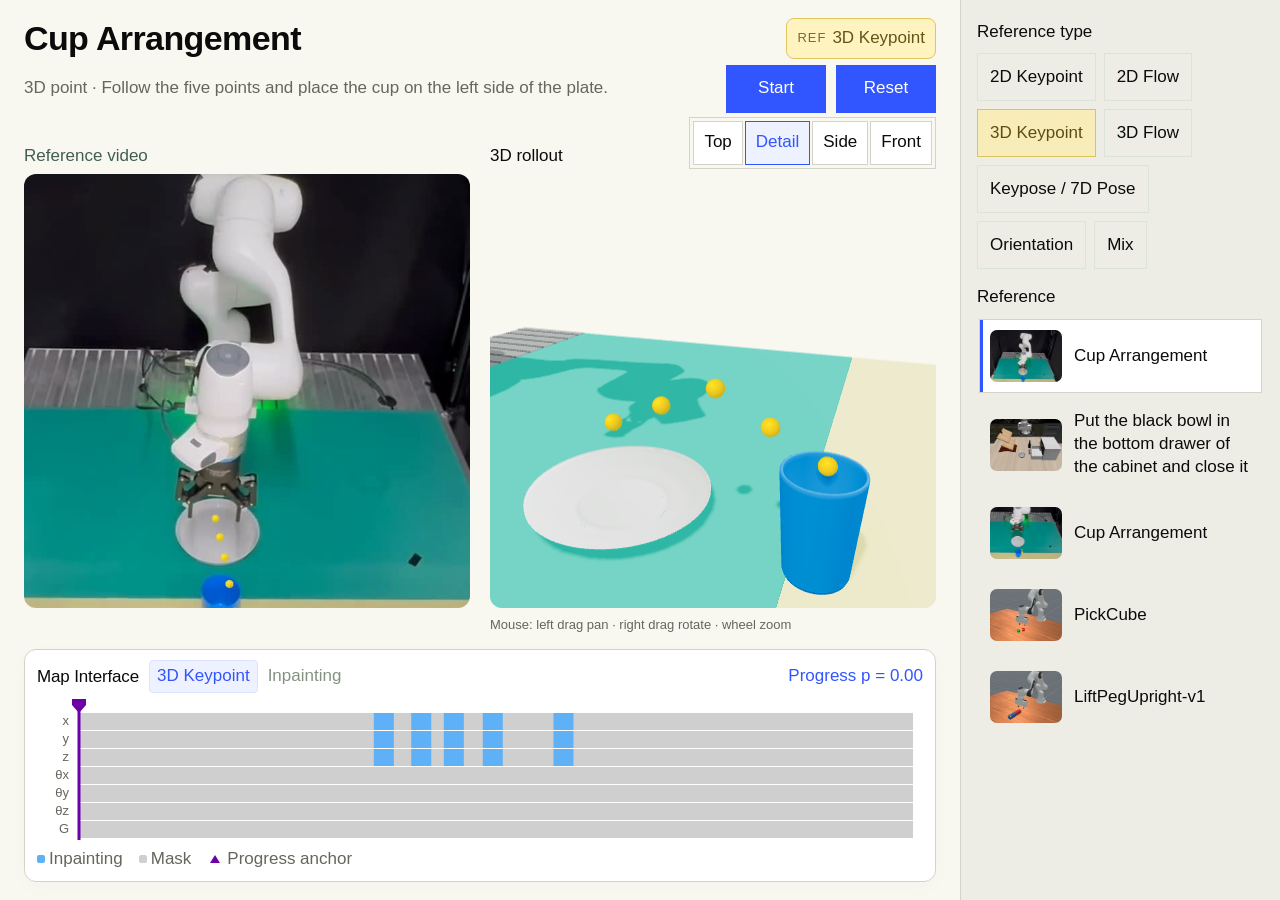
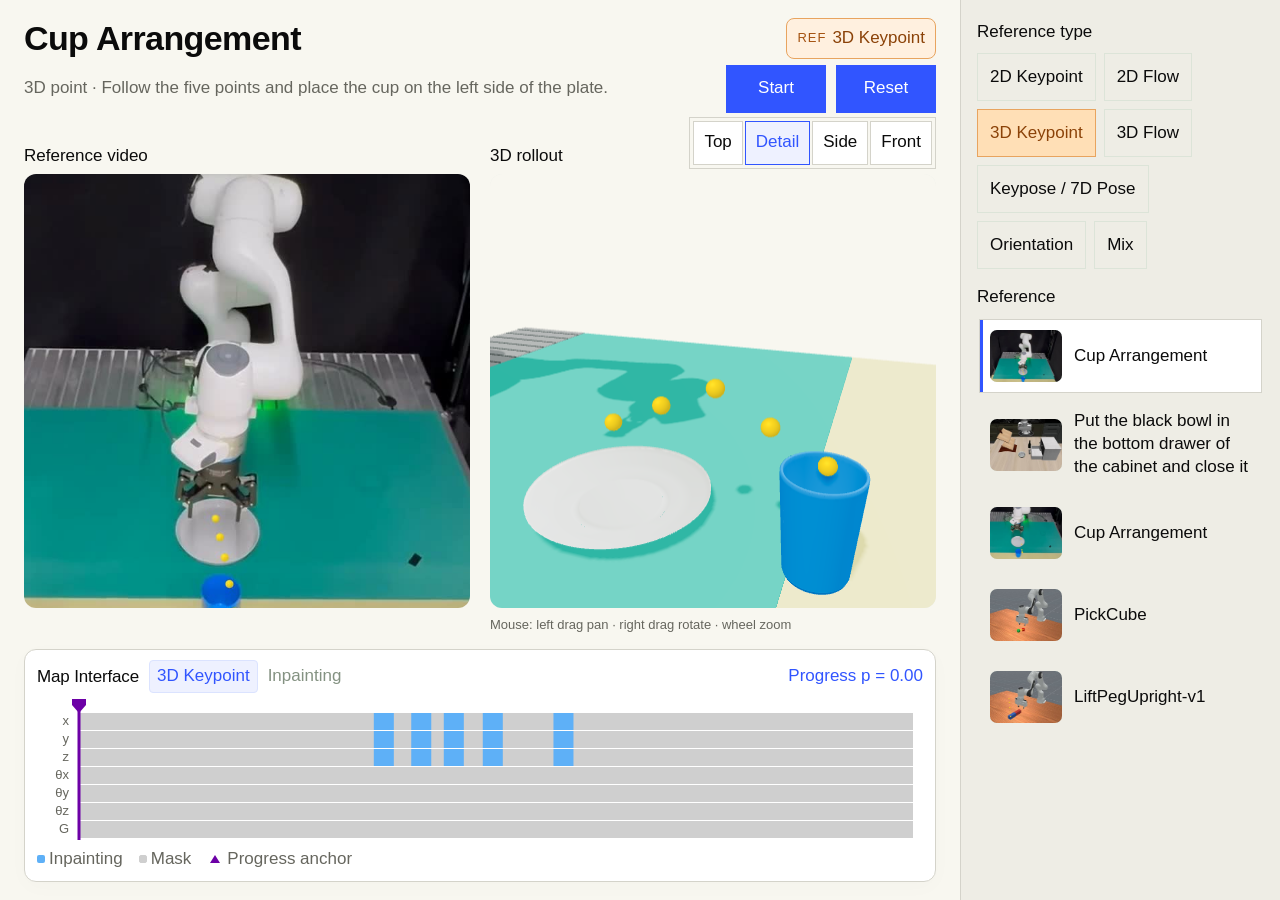
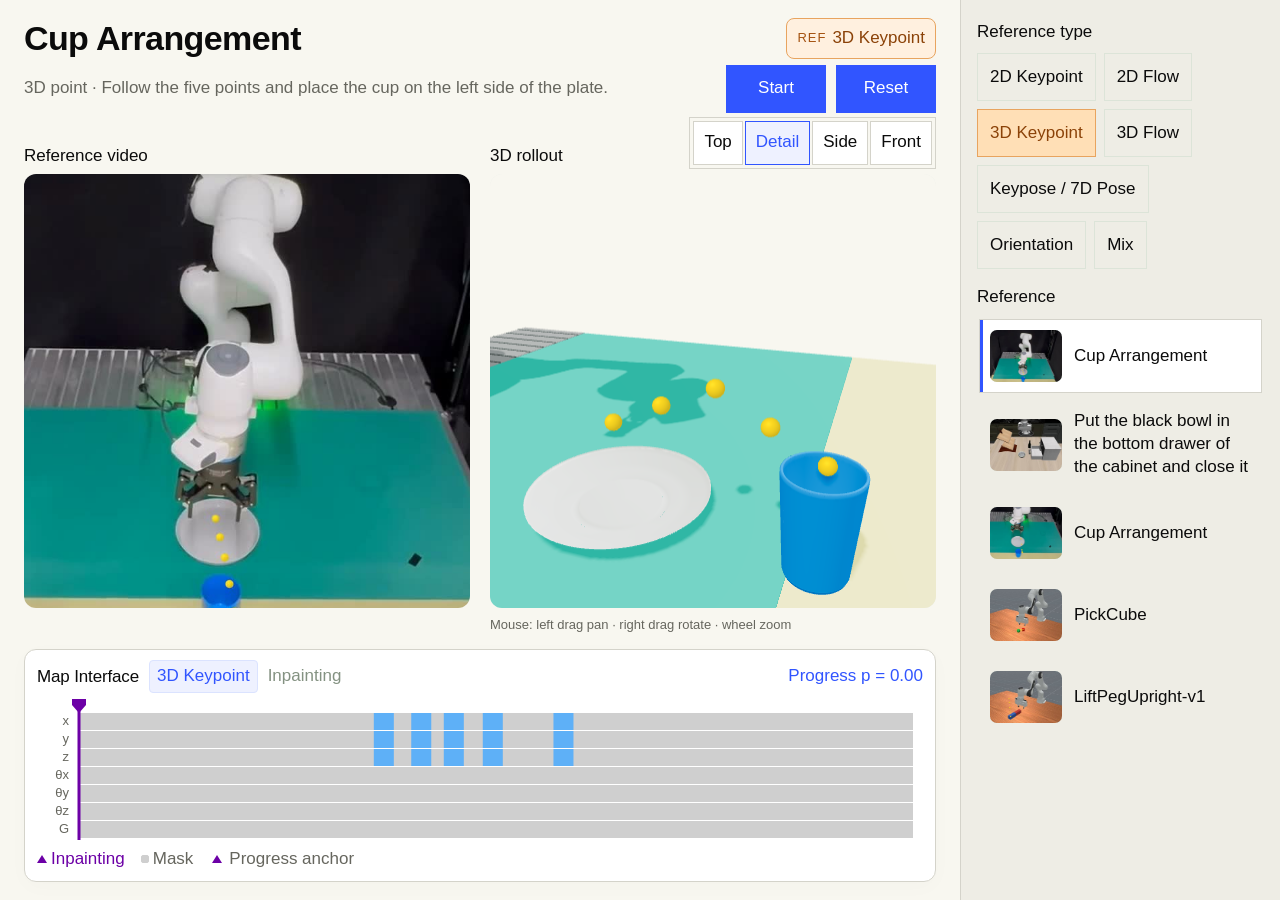
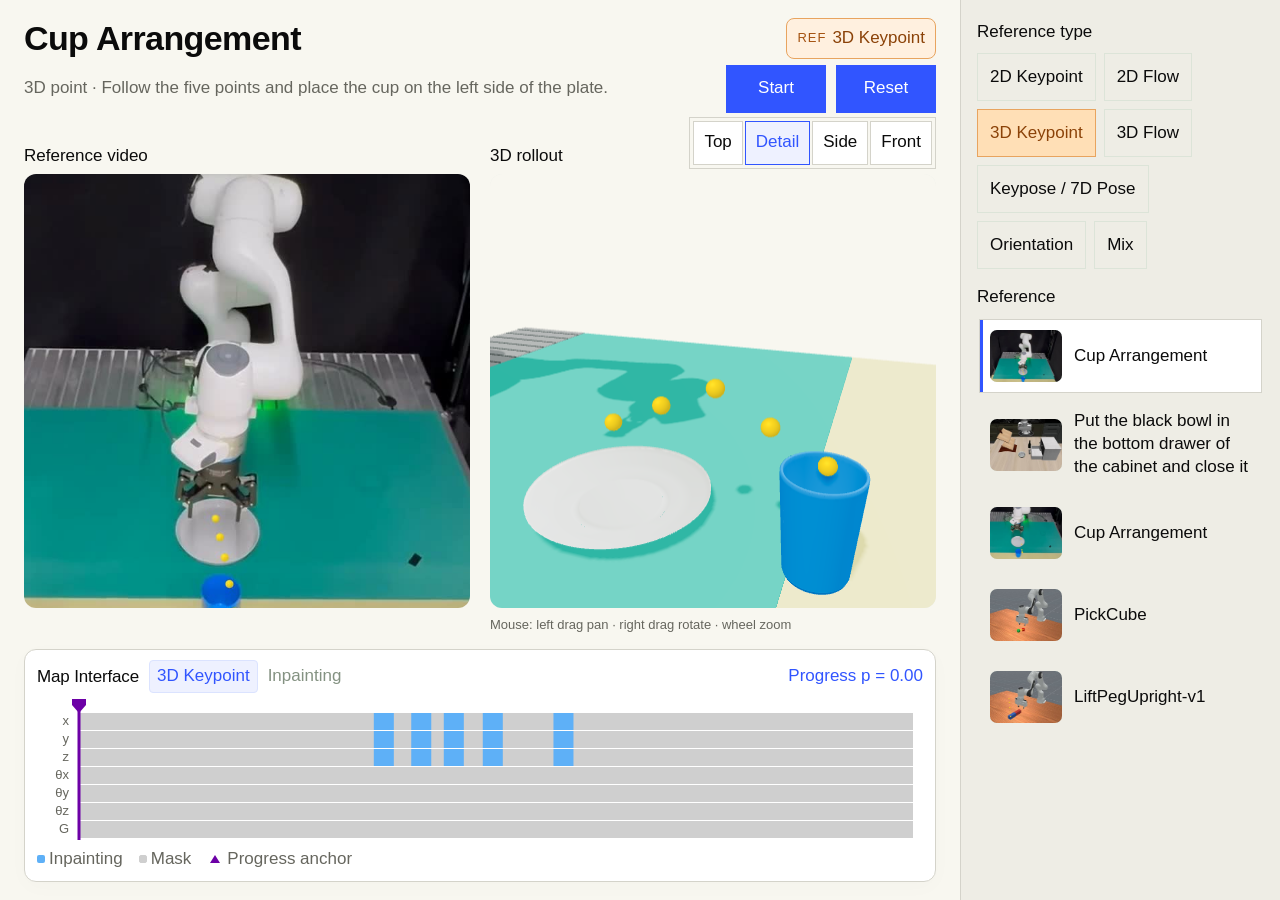
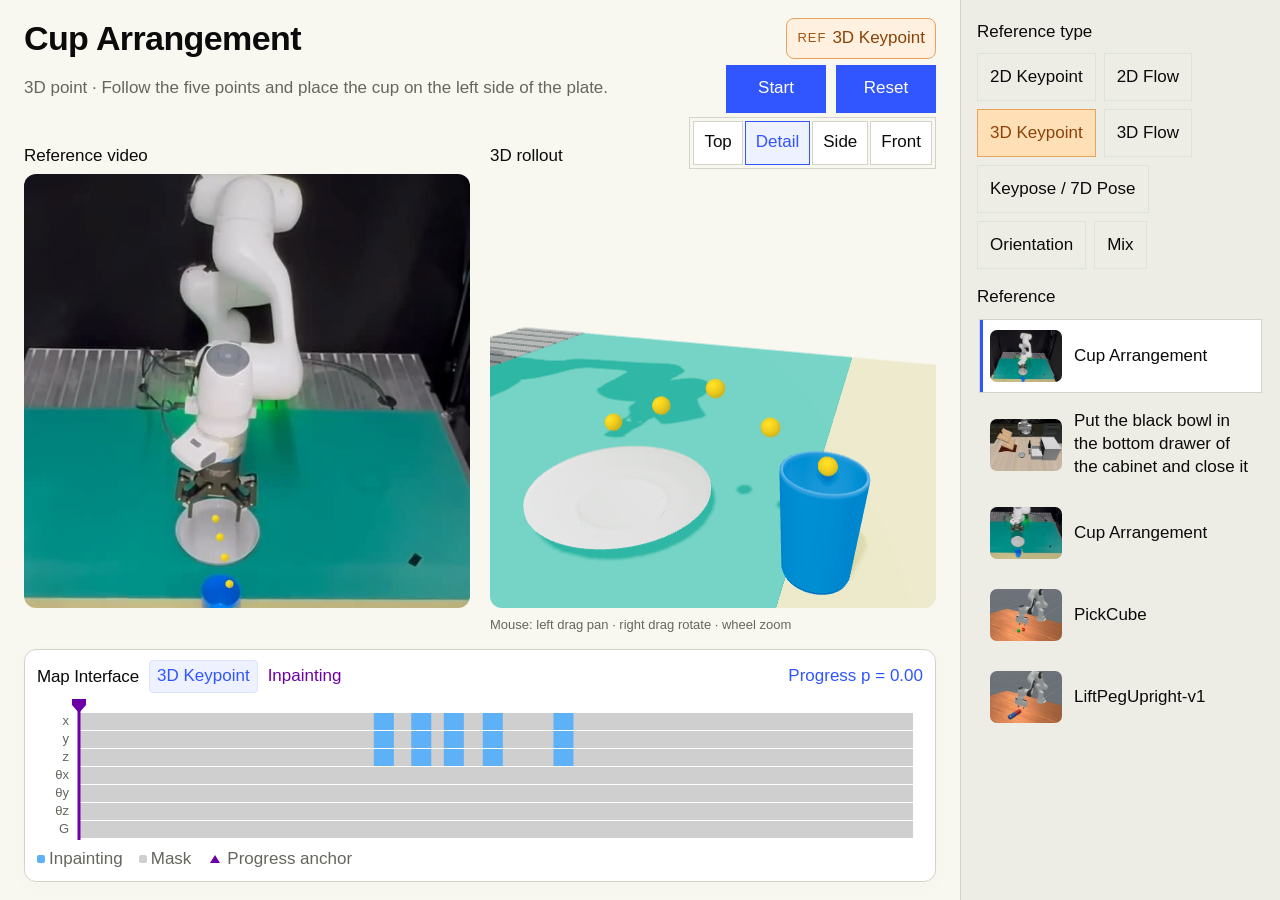
